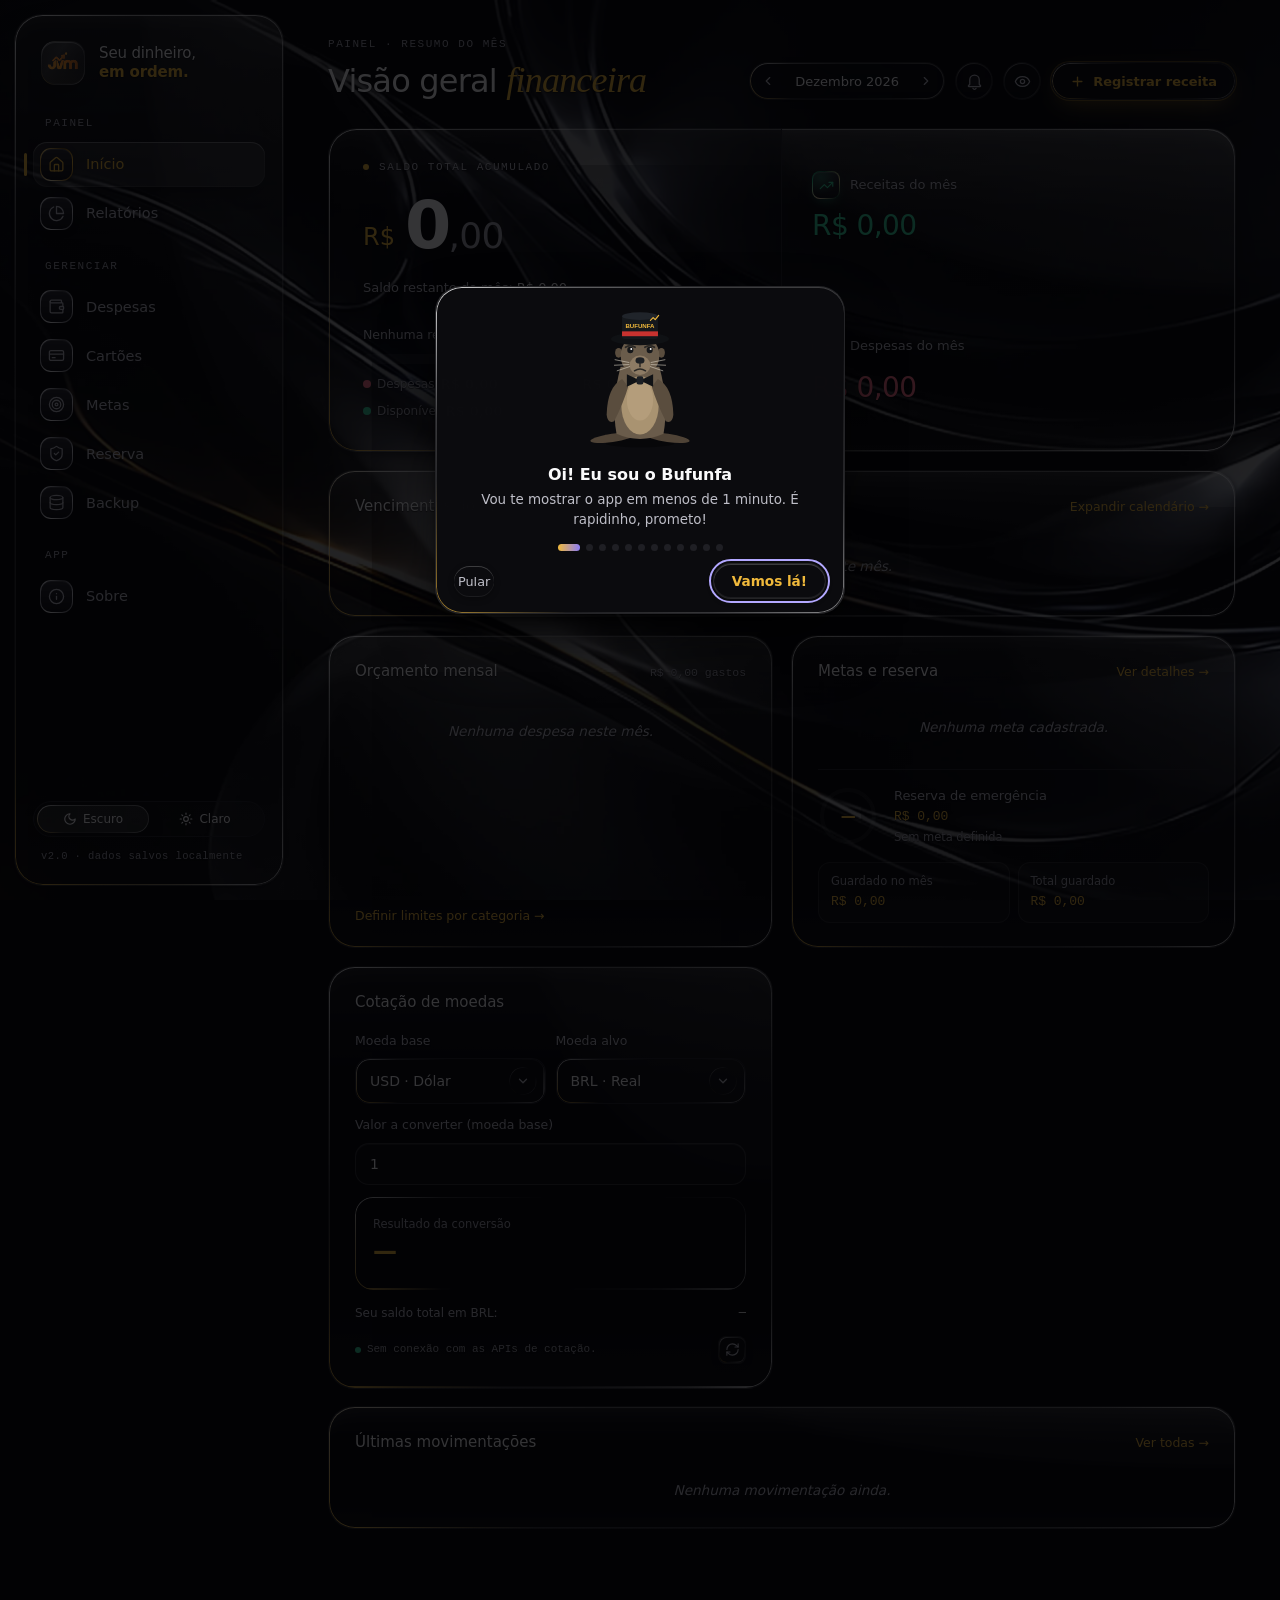
==== index.html @ 7f699f6d "Versão 2.0 Nova versão do Controle Financeiro: novo visual, novos recursos e melhorias de desempenho" ====
<!DOCTYPE html>
<html lang="pt-BR">
<head>
    <meta charset="UTF-8">
    <meta name="viewport" content="width=device-width, initial-scale=1.0">
    <!-- v17.7: segurança (CSP). Se o script em linha do <body> mudar, atualizar o hash (ver REGRAS-DO-PROJETO.md) -->
    <meta http-equiv="Content-Security-Policy" content="default-src 'self'; script-src 'self' 'sha256-Egb26+s5F1q05OHx+gTKTM736IJn8+mnJhRwFocLb10='; style-src 'self' 'unsafe-inline' https://fonts.googleapis.com; font-src 'self' https://fonts.gstatic.com; img-src 'self' data: blob: https:; connect-src 'self' https:; worker-src 'self'; manifest-src 'self'; frame-src 'self'; object-src 'none'; base-uri 'self'; form-action 'self'">
    <meta name="referrer" content="strict-origin-when-cross-origin">
    <title>Controle Financeiro · Organize despesas, cartões e metas</title>
    <!-- v17.7: SEO e pré-visualização de links -->
    <meta name="description" content="Controle financeiro pessoal gratuito e sem cadastro: despesas, receitas, cartões de crédito, metas e investimentos, com relatórios e gráficos. Os dados ficam salvos no seu aparelho.">
    <meta name="robots" content="index, follow, max-image-preview:large">
    <meta name="author" content="JVM">
    <meta name="google-site-verification" content="2VdWMlj7xW_DxGoEzTh0HIeaDgScdDcT867AE91ElaY">
    <link rel="canonical" href="https://jvm2707.github.io/Controle-Financeiro-JVM/">
    <meta property="og:type" content="website">
    <meta property="og:locale" content="pt_BR">
    <meta property="og:site_name" content="Controle Financeiro">
    <meta property="og:title" content="Controle Financeiro · Seu dinheiro, em ordem.">
    <meta property="og:description" content="Despesas, cartões, metas e investimentos em um só lugar. Gratuito, sem cadastro, com os dados salvos no seu aparelho.">
    <meta property="og:url" content="https://jvm2707.github.io/Controle-Financeiro-JVM/">
    <meta property="og:image" content="https://jvm2707.github.io/Controle-Financeiro-JVM/assets/og-imagem.jpg">
    <meta property="og:image:width" content="1200">
    <meta property="og:image:height" content="630">
    <meta property="og:image:alt" content="Controle Financeiro: seu dinheiro, em ordem.">
    <meta name="twitter:card" content="summary_large_image">
    <meta name="twitter:title" content="Controle Financeiro · Seu dinheiro, em ordem.">
    <meta name="twitter:description" content="Despesas, cartões, metas e investimentos em um só lugar. Gratuito e sem cadastro.">
    <meta name="twitter:image" content="https://jvm2707.github.io/Controle-Financeiro-JVM/assets/og-imagem.jpg">
    <script type="application/ld+json">
    {
        "@context": "https://schema.org",
        "@type": "WebApplication",
        "name": "Controle Financeiro",
        "url": "https://jvm2707.github.io/Controle-Financeiro-JVM/",
        "description": "Controle financeiro pessoal gratuito e sem cadastro: despesas, receitas, cartões de crédito, metas e investimentos, com relatórios e gráficos. Os dados ficam salvos no seu aparelho.",
        "applicationCategory": "FinanceApplication",
        "operatingSystem": "Web, Android, iOS, Windows, macOS",
        "inLanguage": "pt-BR",
        "isAccessibleForFree": true,
        "offers": { "@type": "Offer", "price": "0", "priceCurrency": "BRL" },
        "image": "https://jvm2707.github.io/Controle-Financeiro-JVM/assets/og-imagem.jpg",
        "author": { "@type": "Person", "name": "JVM" }
    }
    </script>
    <link rel="preconnect" href="https://fonts.googleapis.com">
    <link rel="preconnect" href="https://fonts.gstatic.com" crossorigin>
    <link rel="stylesheet" href="https://fonts.googleapis.com/css2?family=Geist:wght@300;400;500;600&family=Geist+Mono:wght@400;500&family=Instrument+Serif:ital@0;1&family=Space+Grotesk:wght@500;600;700&display=swap">
    <link rel="stylesheet" href="Controlefinanceiro.css?v=17.7">
    <link rel="icon" type="image/png" href="assets/logo-jvm-128.png">
    <!-- v16.6: app instalável (PWA) -->
    <link rel="manifest" href="manifest.webmanifest">
    <meta name="theme-color" content="#09090B">
    <meta name="mobile-web-app-capable" content="yes">
    <meta name="apple-mobile-web-app-capable" content="yes">
    <meta name="apple-mobile-web-app-status-bar-style" content="black-translucent">
    <meta name="apple-mobile-web-app-title" content="Controle Financeiro">
    <link rel="apple-touch-icon" href="assets/icones/apple-touch-icon.png">
</head>

<body>
    <!-- v16.8: refração dos cards (usado no backdrop-filter, seção 52 do CSS) -->
    <svg class="lg-filtros" width="0" height="0" aria-hidden="true" focusable="false" style="position:absolute;width:0;height:0;overflow:hidden">
        <filter id="lg-refracao" x="0" y="0" width="100%" height="100%" color-interpolation-filters="sRGB">
            <feTurbulence type="fractalNoise" baseFrequency="0.0028 0.0045" numOctaves="1" seed="11" result="mapa"/>
            <feGaussianBlur in="mapa" stdDeviation="8" result="mapa-liso"/>
            <feComponentTransfer in="mapa-liso" result="mapa-forte">
                <feFuncR type="linear" slope="3" intercept="-1"/>
                <feFuncG type="linear" slope="3" intercept="-1"/>
            </feComponentTransfer>
            <feDisplacementMap in="SourceGraphic" in2="mapa-forte" scale="0.5" xChannelSelector="R" yChannelSelector="G"/>
        </filter>
    </svg>
    <script>if (navigator.userAgentData || /Chrom(e|ium)\//.test(navigator.userAgent)) document.documentElement.classList.add("com-refracao");</script>
    <noscript>
        <div style="padding:24px;font-family:system-ui,sans-serif;color:#F4F4F5;background:#09090B">
            <strong>O Controle Financeiro precisa de JavaScript.</strong>
            Ative o JavaScript nas configurações do navegador para usar o app.
        </div>
    </noscript>
    <a class="pular-conteudo" href="#conteudo-principal">Pular para o conteúdo</a>

    <div class="app">

        <!-- Menu lateral (PC) -->
        <aside class="menu-lateral" aria-label="Menu principal">
            <div class="menu-marca">
                <span class="menu-marca-icone logo-vidro" title="JVM">
                    <span class="logo-cena" aria-hidden="false">
                        <img src="assets/logo-jvm-128.png" alt="JVM" class="menu-marca-logo logo-base" width="34" height="34">
                        <img src="assets/logo-jvm-128.png" alt="" class="logo-cheio" width="34" height="34" aria-hidden="true">
                        <span class="logo-luz" aria-hidden="true"></span>
                    </span>
                    <span class="logo-reflexo" aria-hidden="true"></span>
                    <svg viewBox="0 0 24 24" aria-hidden="true">
                        <path d="M19 7V4a1 1 0 0 0-1-1H5a2 2 0 0 0 0 4h15a1 1 0 0 1 1 1v4h-3a2 2 0 0 0 0 4h3a1 1 0 0 0 1-1v-2a1 1 0 0 0-1-1"/>
                        <path d="M3 5v14a2 2 0 0 0 2 2h15a1 1 0 0 0 1-1v-4"/>
                    </svg>
                </span>
                <p class="menu-marca-titulo"><span class="menu-marca-l1">Seu dinheiro,</span> <span class="menu-marca-l2">em ordem.</span></p>
            </div>

            <div id="menu-lateral-itens"></div>

            <div class="menu-rodape">
                <!-- v16.6: aparece só quando o navegador permite instalar -->
                <button type="button" class="botao-instalar" data-instalar-app hidden>
                    <svg viewBox="0 0 24 24" aria-hidden="true"><rect width="14" height="20" x="5" y="2" rx="2"/><path d="M12 18h.01"/><path d="m9 9 3 3 3-3"/><path d="M12 6v6"/></svg>
                    Instalar o app
                </button>
                <div class="tema-segmentado" role="group" aria-label="Tema do app">
                    <span class="tema-indicador" aria-hidden="true"></span>
                    <button type="button" data-tema="escuro" data-ripple aria-pressed="true">
                        <svg viewBox="0 0 24 24" aria-hidden="true"><path d="M12 3a6 6 0 0 0 9 9 9 9 0 1 1-9-9Z"/></svg>
                        Escuro
                    </button>
                    <button type="button" data-tema="claro" data-ripple aria-pressed="false">
                        <svg viewBox="0 0 24 24" aria-hidden="true"><circle cx="12" cy="12" r="4"/><path d="M12 2v2M12 20v2M4.9 4.9l1.4 1.4M17.7 17.7l1.4 1.4M2 12h2M20 12h2M6.3 17.7l-1.4 1.4M19.1 4.9l-1.4 1.4"/></svg>
                        Claro
                    </button>
                </div>
                <p class="menu-versao"><span data-versao-curta>v2.0</span> · dados salvos localmente</p>
            </div>
        </aside>

        <div class="app-conteudo">

            <!-- CABEÇALHO (celular) -->
            <header>
                <div>
                    <h1>Seu dinheiro, <span>em ordem.</span></h1>
                    <p>Acompanhe seus gastos, cuide dos seus planos.</p>
                </div>

                <div class="header-acoes">
                    <div class="sino-caixa">
                        <button type="button" class="botao-redondo botao-sino" data-mag aria-label="Notificações" aria-expanded="false" aria-haspopup="true">
                            <svg class="sino-icone" viewBox="0 0 24 24" aria-hidden="true">
                                <path class="sino-corpo" d="M6 15.5V10a6 6 0 0 1 12 0v5.5l1.6 1.9a.6.6 0 0 1-.46 1H4.86a.6.6 0 0 1-.46-1z"/>
                                <path class="sino-badalo" d="M10 20.6a2.2 2.2 0 0 0 4 0"/>
                                <path class="sino-onda sino-onda-e" d="M3.2 7.4A9 9 0 0 1 5.4 3.9"/>
                                <path class="sino-onda sino-onda-d" d="M20.8 7.4a9 9 0 0 0-2.2-3.5"/>
                            </svg>
                            <span class="sino-contador" hidden>0</span>
                        </button>
                    </div>

                    <button type="button" class="botao-tema" aria-label="Alternar modo claro/escuro">
                    <svg class="icone-sol" viewBox="0 0 24 24" aria-hidden="true">
                        <circle cx="12" cy="12" r="4"/>
                        <path d="M12 2v2"/><path d="M12 20v2"/>
                        <path d="m4.93 4.93 1.41 1.41"/><path d="m17.66 17.66 1.41 1.41"/>
                        <path d="M2 12h2"/><path d="M20 12h2"/>
                        <path d="m6.34 17.66-1.41 1.41"/><path d="m19.07 4.93-1.41 1.41"/>
                    </svg>
                    <svg class="icone-lua" viewBox="0 0 24 24" aria-hidden="true">
                        <path d="M12 3a6 6 0 0 0 9 9 9 9 0 1 1-9-9Z"/>
                    </svg>
                    <span class="texto-tema">Modo claro</span>
                </button>
                </div>
            </header>

            <main id="conteudo-principal" tabindex="-1">

        <!-- 1. INÍCIO: VISÃO GERAL FINANCEIRA -->
        <section id="inicio" class="painel-largo">

            <div class="painel-cabecalho">
                <div class="painel-cabecalho-texto">
                    <span class="sobretitulo">Painel · Resumo do mês</span>
                    <h2>Visão geral <em>financeira</em></h2>
                </div>

                <div class="cabecalho-acoes">
                    <div class="pilula-mes" data-campo="filtro-mes">
                        <label for="filtro-mes" class="so-leitor">Mês do resumo</label>
                        <input type="month" id="filtro-mes">
                        <span id="periodo-inicio" class="so-leitor"></span>
                    </div>

<div class="sino-caixa">
                        <button type="button" class="botao-redondo botao-sino" data-mag aria-label="Notificações" aria-expanded="false" aria-haspopup="true">
                            <svg class="sino-icone" viewBox="0 0 24 24" aria-hidden="true">
                                <path class="sino-corpo" d="M6 15.5V10a6 6 0 0 1 12 0v5.5l1.6 1.9a.6.6 0 0 1-.46 1H4.86a.6.6 0 0 1-.46-1z"/>
                                <path class="sino-badalo" d="M10 20.6a2.2 2.2 0 0 0 4 0"/>
                                <path class="sino-onda sino-onda-e" d="M3.2 7.4A9 9 0 0 1 5.4 3.9"/>
                                <path class="sino-onda sino-onda-d" d="M20.8 7.4a9 9 0 0 0-2.2-3.5"/>
                            </svg>
                            <span class="sino-contador" hidden>0</span>
                        </button>
                    </div>

                    <button type="button" id="botao-olho" class="botao-redondo" data-mag aria-label="Ocultar valores">
                        <svg class="icone-olho" viewBox="0 0 24 24" aria-hidden="true">
                            <path d="M2.062 12.348a1 1 0 0 1 0-.696 10.75 10.75 0 0 1 19.876 0 1 1 0 0 1 0 .696 10.75 10.75 0 0 1-19.876 0"/>
                            <circle cx="12" cy="12" r="3"/>
                        </svg>
                        <svg class="icone-olho-fechado" viewBox="0 0 24 24" aria-hidden="true">
                            <path d="M10.733 5.076a10.744 10.744 0 0 1 11.205 6.575 1 1 0 0 1 0 .696 10.747 10.747 0 0 1-1.444 2.49"/>
                            <path d="M14.084 14.158a3 3 0 0 1-4.242-4.242"/>
                            <path d="M17.479 17.499a10.75 10.75 0 0 1-15.417-5.151 1 1 0 0 1 0-.696 10.75 10.75 0 0 1 4.446-5.143"/>
                            <path d="m2 2 20 20"/>
                        </svg>
                    </button>

                    <button type="button" id="botao-abrir-receita" class="botao-receita" data-mag data-ripple="claro">
                        <svg viewBox="0 0 24 24" aria-hidden="true"><path d="M12 5v14M5 12h14"/></svg>
                        Registrar receita
                    </button>
                </div>
            </div>

            <!-- Esqueleto mostrado por um instante ao abrir o Início -->
            <div class="esqueleto" aria-hidden="true">
                <div class="esq esq-hero"></div>
                <div class="esq esq-faixa"></div>
                <div class="esq-trio"><div class="esq"></div><div class="esq"></div><div class="esq"></div></div>
            </div>

            <div class="inicio-corpo">

                <!-- Saldo total + receitas e despesas -->
                <div class="hero vidro" id="hero-saldo" data-tilt>
                    <div class="hero-halo" aria-hidden="true"></div>

                    <div class="hero-principal">
                        <span class="hero-rotulo"><span class="ponto-pulso"></span>Saldo total acumulado</span>

                        <div class="hero-valor-caixa sensivel">
                            <span class="hero-moeda">R$</span>
                            <strong id="saldo-total" class="hero-valor" aria-live="polite">0,00</strong>
                        </div>

                        <div class="hero-linha-info">
                            <span id="chip-saldo-mes" class="chip-saldo sensivel"></span>
                            <span class="hero-sub">Saldo restante do mês: <strong id="saldo-restante" class="sensivel">Selecione um mês</strong></span>
                        </div>

                        <div class="comprometido">
                            <div class="comprometido-topo">
                                <span>Comprometido da receita</span>
                                <span id="comprometido-pct" class="mono">0%</span>
                            </div>
                            <div class="tubo"><div id="comprometido-barra" class="liquido liquido-misto" style="width:0%"></div></div>
                        </div>

                        <!-- v8: previsão de fim de mês (só no mês atual) -->
                        <p id="previsao-fim-mes" class="hero-sub previsao-fim" hidden></p>
                    </div>

                    <div class="resumo-despesas hero-lado">
                        <div class="card-resumo hero-item tom-sucesso">
                            <div class="hero-item-topo">
                                <span class="hero-item-nome">
                                    <span class="ladrilho">
                                        <svg viewBox="0 0 24 24" aria-hidden="true"><path d="M16 7h6v6"/><path d="m22 7-8.5 8.5-5-5L2 17"/></svg>
                                    </span>
                                    <span class="card-resumo-rotulo">Receitas do mês</span>
                                </span>
                                <span id="var-receita" class="hero-variacao mono"></span>
                            </div>
                            <strong id="total-receita" class="sensivel">Selecione um mês</strong>
                        </div>

                        <div class="card-resumo hero-item tom-erro">
                            <div class="hero-item-topo">
                                <span class="hero-item-nome">
                                    <span class="ladrilho">
                                        <svg viewBox="0 0 24 24" aria-hidden="true"><path d="M16 17h6v-6"/><path d="m22 17-8.5-8.5-5 5L2 7"/></svg>
                                    </span>
                                    <span class="card-resumo-rotulo">Despesas do mês</span>
                                </span>
                                <span id="var-despesa" class="hero-variacao mono"></span>
                            </div>
                            <strong id="total-despesa" class="sensivel">Selecione um mês</strong>
                            <p id="nota-saidas" class="nota-saidas" hidden></p>
                        </div>
                    </div>
                </div>

                <!-- Vencimentos do mês -->
                <div class="painel-card vidro" id="card-vencimentos" data-tilt>
                    <div class="card-cabeca">
                        <div class="card-cabeca-titulo">
                            <h3>Vencimentos do mês</h3>
                            <span class="card-cabeca-detalhe">contas recorrentes e cartão</span>
                        </div>
                        <button type="button" id="botao-calendario" class="link-dourado" aria-expanded="false">Expandir calendário →</button>
                    </div>

                    <div id="linha-tempo-vencimentos" class="linha-tempo" aria-hidden="true"></div>
                    <div id="lista-vencimentos" class="faixa-vencimentos"></div>
                    <div id="calendario-vencimentos" class="calendario" hidden></div>
                </div>

                <!-- Orçamento, metas e cotação lado a lado -->
                <div class="painel-trio">

                    <!-- Orçamento mensal -->
                    <div class="painel-card vidro" data-tilt>
                        <div class="card-cabeca">
                            <h3>Orçamento mensal</h3>
                            <span id="orcamento-periodo" class="card-cabeca-mono sensivel"></span>
                        </div>

                        <div id="lista-orcamento" class="lista-orcamento"></div>

                        <button type="button" class="link-dourado link-rodape" data-ir="gastos:categorias">Definir limites por categoria →</button>
                    </div>

                    <!-- Metas e reserva -->
                    <div class="painel-card vidro" data-tilt>
                        <div class="card-cabeca">
                            <h3>Metas e reserva</h3>
                            <button type="button" class="link-dourado" id="ver-detalhes-metas" aria-haspopup="dialog">Ver detalhes →</button>
                        </div>

                        <div id="lista-metas-inicio" class="lista-metas-inicio"></div>
                    </div>

                    <!-- Cotação de moedas -->
                    <div class="painel-card vidro card-cotacao" id="card-cotacao" data-tilt>
                        <div class="card-cabeca">
                            <h3>Cotação de moedas</h3>
                            <span id="cot-variacao" class="selo-variacao" hidden></span>
                        </div>

                        <div class="grade-campos">
                            <div>
                                <label for="cot-base">Moeda base</label>
                                <select id="cot-base"></select>
                            </div>
                            <div>
                                <label for="cot-alvo">Moeda alvo</label>
                                <select id="cot-alvo"></select>
                            </div>
                        </div>

                        <label for="cot-valor">Valor a converter (moeda base)</label>
                        <input type="number" id="cot-valor" min="0" step="any" inputmode="decimal" value="1">

                        <div class="cot-resultado">
                            <span class="cot-rotulo">Resultado da conversão</span>
                            <strong id="cot-resultado" class="cot-valor">—</strong>
                            <p id="cot-taxa" class="cot-taxa"></p>
                        </div>

                        <p class="cot-saldo">
                            <span id="cot-saldo-rotulo">Seu saldo total na moeda alvo:</span>
                            <strong id="cot-saldo" class="sensivel">—</strong>
                        </p>

                        <div class="cot-rodape">
                            <span id="cot-status" class="status-api">Carregando cotações…</span>
                            <button type="button" id="cot-atualizar" class="botao-icone" data-mag data-ripple aria-label="Atualizar cotações" title="Atualizar cotações">
                                <svg viewBox="0 0 24 24" aria-hidden="true"><path d="M3 12a9 9 0 0 1 9-9 9.75 9.75 0 0 1 6.74 2.74L21 8"/><path d="M21 3v5h-5"/><path d="M21 12a9 9 0 0 1-9 9 9.75 9.75 0 0 1-6.74-2.74L3 16"/><path d="M8 16H3v5"/></svg>
                            </button>
                        </div>
                    </div>
                </div>

                <!-- Últimas movimentações (como na v1; a evolução mensal fica em Relatórios) -->
                <div class="painel-duo">
                    <div class="painel-card vidro card-movs" data-tilt>
                        <div class="card-cabeca">
                            <h3>Últimas movimentações</h3>
                            <button type="button" class="link-dourado" data-ir="movimentacoes">Ver todas →</button>
                        </div>
                        <ul id="lista-movimentacoes" class="lista-movs"></ul>
                    </div>
                </div>
            </div>
        </section>

        <!-- 1.05 MOVIMENTAÇÕES (aberta por "Ver todas" no Início) -->
        <section id="movimentacoes" class="painel-largo" hidden>

            <div class="painel-cabecalho">
                <div class="painel-cabecalho-texto">
                    <span class="sobretitulo">Painel · Movimentações</span>
                    <h2>Movimentações</h2>
                    <p class="subtitulo">Tudo o que entrou e saiu do seu bolso</p>
                </div>
            </div>

            <div class="cabecalho-tela">
                <button type="button" class="botao-voltar" data-ir="inicio" aria-label="Voltar para o Início">
                    <svg viewBox="0 0 24 24" aria-hidden="true"><path d="m15 18-6-6 6-6"/></svg>
                </button>
                <h3>Todas as movimentações</h3>
            </div>

            <label for="filtro-tipo-mov">Mostrar</label>
            <select id="filtro-tipo-mov">
                <option value="">Todas as movimentações</option>
                <option value="receita">Receitas</option>
                <option value="despesa">Despesas e contas pagas</option>
                <option value="meta">Aportes em metas</option>
                <option value="reserva">Aportes na reserva</option>
                <option value="resgate">Resgates da reserva</option>
            </select>

            <div id="lista-movimentacoes-completa"></div>
        </section>

        <!-- 1.1 RELATÓRIOS -->
        <section id="relatorios" class="painel-largo" hidden>
            <div class="painel-cabecalho">
                <div class="painel-cabecalho-texto">
                    <span class="sobretitulo">Painel · Relatórios</span>
                    <h2>Relatórios</h2>
                    <p class="subtitulo">O mês selecionado e a evolução ao longo do tempo</p>
                </div>

                <div class="cabecalho-acoes">
                    <div class="pilula-mes" data-campo="filtro-mes-relatorios">
                        <label for="filtro-mes-relatorios" class="so-leitor">Mês do resumo</label>
                        <input type="month" id="filtro-mes-relatorios">
                    </div>
                </div>
            </div>

            <!-- v15.4: Relatórios + Comparativo juntos. 1) Evolução (linha suave: 6 meses, 12 meses ou ano) -->
            <div id="rel-evolucao" class="painel-card vidro rel-evolucao" data-tilt></div>

            <!-- 2) O mês selecionado: entradas x saídas e para onde foi o dinheiro -->
            <div id="graficos-resumo" class="graficos-resumo">

                <div class="painel-card vidro card-grafico" data-tilt>
                    <h3 class="titulo-com-ladrilho"><span class="ladrilho tom-dourado"><svg viewBox="0 0 24 24" aria-hidden="true"><path d="M3 3v16a2 2 0 0 0 2 2h16"/><path d="M18 17V9"/><path d="M13 17V5"/><path d="M8 17v-3"/></svg></span>Balanço do mês</h3>
                    <div id="grafico-resumo-mensal" class="vb-area"></div>
                    <div id="rel-maiores" class="rel-maiores"></div>
                </div>

                <div class="painel-card vidro card-grafico" data-tilt>
                    <h3 class="titulo-com-ladrilho"><span class="ladrilho tom-roxo"><svg viewBox="0 0 24 24" aria-hidden="true"><path d="M21 12c.552 0 1.005-.449.95-.998a10 10 0 0 0-8.953-8.951c-.55-.055-.998.398-.998.95v8a1 1 0 0 0 1 1z"/><path d="M21.21 15.89A10 10 0 1 1 8 2.83"/></svg></span>Despesas por categoria</h3>
                    <div id="grafico-despesas-categoria" class="rosca"></div>
                </div>

            </div>

            <!-- v5: aviso de mês vazio + mais informações para não sobrar espaço -->
            <div id="relatorios-extra" class="extra-grade"></div>
        </section>

        <!-- 1.2 COMPARATIVO -->
        <!-- v15.4: aba antiga; o conteúdo agora fica em Relatórios → Evolução. Mantida escondida só para o código antigo não quebrar -->
        <section id="comparativo" class="painel-largo secao-aposentada" hidden aria-hidden="true">

            <div class="painel-cabecalho">
                <div>
                    <span class="sobretitulo">Painel · Comparativo</span>
                    <h2>Comparativo de <em>períodos</em></h2>
                    <p class="subtitulo">Evolução mensal e anual das finanças</p>
                </div>
                <div class="cabecalho-acoes"><div class="pilula-mes" data-campo="filtro-mes"><span id="periodo-comparativo" class="pilula-texto"></span></div></div>
            </div>

            <div class="resumo-despesas">
                <div class="card-resumo">
                    <p class="card-resumo-rotulo">Variação de gastos (vs mês anterior)</p>
                    <div class="card-resumo-linha">
                        <strong id="variacao-gastos">—</strong>
                        <svg id="seta-variacao" viewBox="0 0 24 24" aria-hidden="true"></svg>
                    </div>
                    <p id="texto-variacao" class="card-resumo-nota"></p>
                </div>

                <div class="card-resumo">
                    <p class="card-resumo-rotulo">Economia líquida média</p>
                    <div class="card-resumo-linha">
                        <strong id="economia-media">R$ 0,00</strong>
                        <svg class="icone-verde" viewBox="0 0 24 24" aria-hidden="true">
                            <path d="M19 5c-1.5 0-2.8 1.4-3 2-3.5-1.5-11-.3-11 5 0 1.8 0 3 2 4.5V20h4v-2h3v2h4v-4c1-.5 1.7-1 2-2h2v-4h-2c0-1-.5-1.5-1-2h0V5z"/>
                            <path d="M2 9v1c0 1.1.9 2 2 2h1"/>
                            <path d="M16 11h.01"/>
                        </svg>
                    </div>
                    <p id="texto-economia" class="card-resumo-nota"></p>
                </div>
            </div>

            <div class="painel-card painel-solto">
                <div class="comp-topo">
                    <div class="comp-topo-texto">
                        <div class="painel-titulo">
                            <svg class="icone-dourado" viewBox="0 0 24 24" aria-hidden="true">
                                <path d="M3 3v16a2 2 0 0 0 2 2h16"/>
                                <path d="m19 9-5 5-4-4-3 3"/>
                            </svg>
                            <h3 id="titulo-comparativo">Comparativo de evolução mensal / anual</h3>
                        </div>
                        <p id="subtitulo-comparativo" class="painel-subtitulo"></p>
                    </div>

                    <select id="comp-ano" class="select-ano" aria-label="Ano"></select>
                </div>

                <div class="controles-comparativo">
                    <div>
                        <label for="comp-comparar">Comparar com</label>
                        <select id="comp-comparar"></select>
                    </div>

                    <div id="campo-metrica" hidden>
                        <label for="comp-metrica">Mostrar</label>
                        <select id="comp-metrica">
                            <option value="despesas">Despesas</option>
                            <option value="receitas">Receitas</option>
                            <option value="resultado">Resultado</option>
                        </select>
                    </div>
                </div>

                <div class="area-grafico area-comparativo">
                    <canvas id="grafico-comparativo"></canvas>
                </div>
            </div>

            <div class="painel-card painel-solto">
                <div class="painel-titulo">
                    <h3>Balanço por mês</h3>
                </div>

                <div class="tabela-rolagem">
                    <table id="tabela-balanco"></table>
                </div>
            </div>
        </section>

        <hr>

        <!-- 2. DESPESAS -->
        <section id="gastos" class="despesas-app" hidden>

            <div class="painel-cabecalho">
                <div class="painel-cabecalho-texto">
                    <span class="sobretitulo">Gerenciar · Despesas</span>
                    <h2>Minhas <em>despesas</em></h2>
                    <p class="subtitulo">Controle seus gastos, contas e categorias</p>
                </div>
                <div class="cabecalho-acoes"><div class="pilula-mes" data-campo="filtro-mes"><span id="periodo-despesas" class="pilula-texto"></span></div></div>
            </div>

            <!-- 2.1 Tela inicial: resumo + menu -->
            <div class="tela-despesas" data-tela="menu">

                <div class="resumo-despesas">
                    <div class="card-resumo">
                        <svg class="icone-dourado" viewBox="0 0 24 24" aria-hidden="true">
                            <path d="M19 7V4a1 1 0 0 0-1-1H5a2 2 0 0 0 0 4h15a1 1 0 0 1 1 1v4h-3a2 2 0 0 0 0 4h3a1 1 0 0 0 1-1v-2a1 1 0 0 0-1-1"/>
                            <path d="M3 5v14a2 2 0 0 0 2 2h15a1 1 0 0 0 1-1v-4"/>
                        </svg>
                        <p class="card-resumo-rotulo">Total do período</p>
                        <strong id="total-despesas-periodo">R$ 0,00</strong>
                    </div>

                    <div class="card-resumo">
                        <svg class="icone-roxo" viewBox="0 0 24 24" aria-hidden="true">
                            <path d="M21 7.5V6a2 2 0 0 0-2-2H5a2 2 0 0 0-2 2v14a2 2 0 0 0 2 2h3.5"/>
                            <path d="M16 2v4"/>
                            <path d="M8 2v4"/>
                            <path d="M3 10h5"/>
                            <path d="M17.5 17.5 16 16.3V14"/>
                            <circle cx="16" cy="16" r="6"/>
                        </svg>
                        <p class="card-resumo-rotulo">Contas pendentes</p>
                        <strong id="contas-pendentes">0</strong>
                    </div>
                </div>

                <nav class="menu-despesas" aria-label="Menu de despesas">

                    <button type="button" class="item-menu" data-abrir="cadastrar">
                        <span class="item-menu-icone">
                            <svg viewBox="0 0 24 24" aria-hidden="true">
                                <circle cx="12" cy="12" r="10"/>
                                <path d="M8 12h8"/>
                                <path d="M12 8v8"/>
                            </svg>
                        </span>
                        <span class="item-menu-texto">
                            <strong>Cadastrar despesa</strong>
                            <span>Registre gastos avulsos ou recorrentes.</span>
                        </span>
                        <svg class="item-menu-seta" viewBox="0 0 24 24" aria-hidden="true">
                            <path d="m9 18 6-6-6-6"/>
                        </svg>
                    </button>

                    <button type="button" class="item-menu" data-abrir="despesas">
                        <span class="item-menu-icone">
                            <svg viewBox="0 0 24 24" aria-hidden="true">
                                <rect x="4" y="3" width="16" height="18" rx="2"/>
                                <path d="M8 8h8"/>
                                <path d="M8 12h8"/>
                                <path d="M8 16h5"/>
                            </svg>
                        </span>
                        <span class="item-menu-texto">
                            <strong>Despesas</strong>
                            <span>Gastos do mês ou histórico completo, com edição e filtro por categoria.</span>
                        </span>
                        <svg class="item-menu-seta" viewBox="0 0 24 24" aria-hidden="true">
                            <path d="m9 18 6-6-6-6"/>
                        </svg>
                    </button>

                    <button type="button" class="item-menu" data-abrir="categorias">
                        <span class="item-menu-icone">
                            <svg viewBox="0 0 24 24" aria-hidden="true">
                                <path d="m15 5 6.3 6.3a2.4 2.4 0 0 1 0 3.4L17 19"/>
                                <path d="M9.586 5.586A2 2 0 0 0 8.172 5H3a1 1 0 0 0-1 1v5.172a2 2 0 0 0 .586 1.414L8.29 18.29a2.426 2.426 0 0 0 3.42 0l3.58-3.58a2.426 2.426 0 0 0 0-3.42z"/>
                                <circle cx="6.5" cy="9.5" r=".5" fill="currentColor"/>
                            </svg>
                        </span>
                        <span class="item-menu-texto">
                            <strong>Gerenciar categorias</strong>
                            <span>Crie, edite e exclua categorias.</span>
                        </span>
                        <svg class="item-menu-seta" viewBox="0 0 24 24" aria-hidden="true">
                            <path d="m9 18 6-6-6-6"/>
                        </svg>
                    </button>

                    <!-- v15: importar extrato do banco ou fatura do cartão -->
                    <button type="button" class="item-menu" data-abrir="importar">
                        <span class="item-menu-icone">
                            <svg viewBox="0 0 24 24" aria-hidden="true">
                                <path d="M14 3v4a1 1 0 0 0 1 1h4"/>
                                <path d="M17 21H7a2 2 0 0 1-2-2V5a2 2 0 0 1 2-2h7l5 5v11a2 2 0 0 1-2 2z"/>
                                <path d="M12 11v6"/>
                                <path d="m9 14 3 3 3-3"/>
                            </svg>
                        </span>
                        <span class="item-menu-texto">
                            <strong>Importar extrato</strong>
                            <span>Arquivo OFX ou CSV do banco ou da fatura, com categoria sugerida.</span>
                        </span>
                        <svg class="item-menu-seta" viewBox="0 0 24 24" aria-hidden="true">
                            <path d="m9 18 6-6-6-6"/>
                        </svg>
                    </button>

                    

                </nav>

            </div>

            <!-- 2.2 Tela: Cadastrar despesa -->
            <div class="tela-despesas" data-tela="cadastrar" hidden>
                <div class="cabecalho-tela">
                    <button type="button" class="botao-voltar" data-abrir="menu" aria-label="Voltar">
                        <svg viewBox="0 0 24 24" aria-hidden="true"><path d="m15 18-6-6 6-6"/></svg>
                    </button>
                    <h3>Cadastrar despesa</h3>
                </div>

                <form id="form-gasto" class="form-despesa">

                    <label for="descricao">Descrição do gasto</label>
                    <input
                        type="text"
                        id="descricao"
                        name="descricao"
                        placeholder="Ex.: Mercado"
                        required
                    >

                    <label for="valor" id="rotulo-valor">Valor</label>
                    <input
                        type="number"
                        id="valor"
                        name="valor"
                        min="0.01"
                        step="0.01"
                        placeholder="Ex.: 150.00"
                        required
                    >

                    <label for="data" id="rotulo-data">Data do gasto</label>
                    <input
                        type="date"
                        id="data"
                        name="data"
                        required
                    >

                    <label for="categoria">Categoria</label>
                    <select id="categoria" name="categoria" required>
                        <!-- As opções são carregadas pelo JavaScript -->
                    </select>

                    <button type="button" class="link-categorias" data-abrir="categorias">
                        Criar ou editar categorias
                    </button>

                    <!-- Pergunta 1: como a despesa é cobrada -->
                    <p class="rotulo-secao">Tipo de cobrança</p>

                    <div class="opcoes-pagamento" role="radiogroup" aria-label="Tipo de cobrança">
                        <label class="opcao-pagamento">
                            <input type="radio" name="tipo-pagamento" value="avulsa" checked>
                            <span class="opcao-texto"><strong>Única</strong><span>Cobrada uma vez</span></span>
                        </label>

                        <label class="opcao-pagamento">
                            <input type="radio" name="tipo-pagamento" value="recorrente">
                            <span class="opcao-texto"><strong>Recorrente</strong><span>Repete todo mês</span></span>
                        </label>

                        <label class="opcao-pagamento">
                            <input type="radio" name="tipo-pagamento" value="parcelado">
                            <span class="opcao-texto"><strong>Parcelada</strong><span>Dividida em meses</span></span>
                        </label>
                    </div>

                    <!-- (guarda a escolha "recorrente" para a lógica de recorrência) -->
                    <input type="checkbox" id="despesa-recorrente" name="despesaRecorrente" hidden>

                    <!-- Recorrente: frequência e dia do vencimento -->
                    <div id="campos-recorrencia" class="config-box" hidden>
                        <p class="config-titulo">
                            <svg viewBox="0 0 24 24" aria-hidden="true"><path d="M3 12a9 9 0 0 1 9-9 9.75 9.75 0 0 1 6.74 2.74L21 8"/><path d="M21 3v5h-5"/><path d="M21 12a9 9 0 0 1-9 9 9.75 9.75 0 0 1-6.74-2.74L3 16"/><path d="M8 16H3v5"/></svg>
                            <span>Configuração da recorrência</span>
                        </p>

                        <label for="frequencia-recorrencia">Frequência</label>
                        <select id="frequencia-recorrencia">
                            <option value="mensal">Mensalmente</option>
                            <option value="semanal">Semanalmente</option>
                            <option value="anual">Anualmente</option>
                        </select>

                        <p class="config-nota">
                            A repetição segue a data informada acima. Nas mensais, a cobrança volta todo mês no mesmo dia.
                        </p>
                    </div>

                    <!-- Parcelas -->
                    <div id="campos-parcelas" class="config-box" hidden>
                        <p class="config-titulo">
                            <svg viewBox="0 0 24 24" aria-hidden="true"><path d="M12.83 2.18a2 2 0 0 0-1.66 0L2.6 6.08a1 1 0 0 0 0 1.83l8.58 3.91a2 2 0 0 0 1.66 0l8.58-3.9a1 1 0 0 0 0-1.83Z"/><path d="m22 17.65-9.17 4.16a2 2 0 0 1-1.66 0L2 17.65"/><path d="m22 12.65-9.17 4.16a2 2 0 0 1-1.66 0L2 12.65"/></svg>
                            <span>Parcelas</span>
                        </p>

                        <div class="grade-campos">
                            <div>
                                <label for="num-parcelas">Nº de parcelas</label>
                                <input type="number" id="num-parcelas" min="1" max="60" step="1" inputmode="numeric" placeholder="Ex.: 4">
                            </div>

                            <div>
                                <label for="valor-parcela">Valor por parcela</label>
                                <output id="valor-parcela" class="valor-parcela vazio">Informe valor e parcelas</output>
                            </div>
                        </div>

                        <p id="nota-parcelas" class="config-nota">
                            O sistema cria uma despesa por parcela, uma em cada mês.
                            O valor digitado acima é o total da compra.
                        </p>
                    </div>

                    <!-- Pergunta 2: como a despesa é paga -->
                    <p class="rotulo-secao">Forma de pagamento</p>

                    <div class="opcoes-pagamento duas-colunas" role="radiogroup" aria-label="Forma de pagamento">
                        <label class="opcao-pagamento">
                            <input type="radio" name="forma-pagamento" value="dinheiro" checked>
                            <span class="opcao-texto"><strong>Pix, dinheiro ou débito</strong><span>Sai da conta na hora</span></span>
                        </label>

                        <label class="opcao-pagamento">
                            <input type="radio" name="forma-pagamento" value="cartao">
                            <span class="opcao-texto"><strong>Cartão de crédito</strong><span>Vai para a fatura</span></span>
                        </label>
                    </div>

                    <!-- Cartão: aparece quando a forma de pagamento é cartão -->
                    <div id="campos-cartao" class="config-box" hidden>
                        <p class="config-titulo">
                            <svg viewBox="0 0 24 24" aria-hidden="true"><rect width="20" height="14" x="2" y="5" rx="2"/><path d="M2 10h20"/></svg>
                            <span>Dados do cartão</span>
                        </p>

                        <label id="rotulo-cartao" for="cartao-despesa">Cartão utilizado</label>
                        <select id="cartao-despesa">
                            <!-- As opções são carregadas pelo JavaScript -->
                        </select>
                        <p id="cartao-info" class="cartao-info" hidden></p>

                        <p id="previa-parcelas" class="previa-parcelas" hidden></p>

                        <!-- v12.6: sem cartão → um único convite; com cartão → só o link para a aba Cartões -->
                        <div id="cartao-vazio-despesa" class="cartao-vazio-despesa" hidden>
                            <span>Você ainda não registrou nenhum cartão.</span>
                            <button type="button" class="botao-secundario extra-botao" id="botao-primeiro-cartao">Registrar cartão</button>
                        </div>
                        <button type="button" class="link-dourado link-gerenciar-cartoes" data-ir="cartoes">Gerenciar cartões →</button>

                    </div>

                    <!-- v8: "Posso comprar isso?" — impacto da compra nos próximos meses -->
                    <div id="impacto-compra" class="config-box impacto-compra" data-tilt hidden></div>

                    <button type="submit" class="botao-principal">Adicionar despesa</button>
                </form>
            </div>

            <!-- 2.3 Tela: Despesas (consultar e gerenciar) -->
            <div class="tela-despesas" data-tela="despesas" hidden>
                <div class="cabecalho-tela">
                    <button type="button" class="botao-voltar" data-abrir="menu" aria-label="Voltar">
                        <svg viewBox="0 0 24 24" aria-hidden="true"><path d="m15 18-6-6 6-6"/></svg>
                    </button>
                    <h3>Despesas</h3>
                </div>

                <!-- v12.6: "Despesas" e "Histórico" eram duas telas para a mesma coisa; agora são duas visões da mesma tela -->
                <div class="chips-prazo visao-despesas" role="radiogroup" aria-label="Como ver as despesas">
                    <label class="chip"><input type="radio" name="visao-despesas" value="mes" checked> Por mês</label>
                    <label class="chip"><input type="radio" name="visao-despesas" value="historico"> Histórico completo</label>
                </div>

                <div id="visao-despesas-mes">
                    <!-- v12.6: o mês vem do seletor do topo da página (antes havia dois seletores de mês) -->
                    <div class="filtro-mes-duplicado" hidden>
                        <label for="filtro-mes-despesas">Período</label>
                        <input type="month" id="filtro-mes-despesas">
                    </div>

                    <div class="barra-lista-despesas">
                        <p id="contagem-despesas" class="contagem-despesas"></p>
                        <button type="button" id="botao-selecionar-despesas" class="botao-secundario botao-selecionar" hidden>
                            <svg viewBox="0 0 24 24" aria-hidden="true"><rect x="3" y="3" width="7" height="7" rx="1.5"/><path d="m4.5 6.5 1.5 1.5 2.5-2.5"/><path d="M14 6.5h7"/><rect x="3" y="14" width="7" height="7" rx="1.5"/><path d="M14 17.5h7"/></svg>
                            <span>Selecionar</span>
                        </button>
                    </div>
                    <ul id="lista-gastos" class="lista-despesas"></ul>
                    <div id="barra-selecao" class="barra-selecao" hidden></div>
                </div>

                <div id="visao-despesas-historico" hidden>
                    <label for="filtro-historico-categoria">Categoria</label>
                    <select id="filtro-historico-categoria"></select>

                    <div id="lista-historico"></div>
                </div>
            </div>

            <!-- 2.5 Tela: Importar extrato (v15) -->
            <div class="tela-despesas" data-tela="importar" hidden>
                <div class="cabecalho-tela">
                    <button type="button" class="botao-voltar" data-abrir="menu" aria-label="Voltar">
                        <svg viewBox="0 0 24 24" aria-hidden="true"><path d="m15 18-6-6 6-6"/></svg>
                    </button>
                    <h3>Importar extrato</h3>
                </div>
                <div id="importar-extrato" class="importar-extrato"></div>
            </div>

            <!-- 2.4 Tela: Gerenciar categorias -->
            <div class="tela-despesas" data-tela="categorias" hidden>
                <div class="cabecalho-tela">
                    <button type="button" class="botao-voltar" data-abrir="menu" aria-label="Voltar">
                        <svg viewBox="0 0 24 24" aria-hidden="true"><path d="m15 18-6-6 6-6"/></svg>
                    </button>
                    <h3>Gerenciar categorias</h3>
                </div>

                <form id="form-categoria" class="form-despesa">
                    <label for="nova-categoria">Nova categoria</label>
                    <input
                        type="text"
                        id="nova-categoria"
                        maxlength="40"
                        placeholder="Ex.: Alimentação"
                        required
                    >

                    <label for="orcamento-categoria">Orçamento mensal (opcional)</label>
                    <input
                        type="number"
                        id="orcamento-categoria"
                        min="0"
                        step="0.01"
                        placeholder="Ex.: 600.00"
                    >

                    <button type="submit" class="botao-principal">Adicionar categoria</button>
                </form>

                <ul id="lista-categorias" class="lista-despesas" data-corpo-separado></ul>
            </div>

        </section>

        <hr>

        <!-- 3. METAS -->
        <section id="planejamento" hidden>

            <div class="painel-cabecalho">
                <div class="painel-cabecalho-texto">
                    <span class="sobretitulo">Gerenciar · Metas</span>
                    <h2>Minhas <em>metas</em></h2>
                    <p class="subtitulo">Acompanhe seus objetivos e aportes</p>
                </div>
            </div>

            <!-- 3.1 Tela inicial: resumo das metas + ações -->
            <div class="tela-despesas" data-tela="menu">

                <ul id="lista-metas" class="lista-despesas lista-resumo"></ul>

                <nav class="menu-despesas" aria-label="Ações das metas">

                    <button type="button" class="item-menu" data-abrir="nova-meta">
                        <span class="item-menu-icone">
                            <svg viewBox="0 0 24 24" aria-hidden="true"><circle cx="12" cy="12" r="10"/><path d="M8 12h8"/><path d="M12 8v8"/></svg>
                        </span>
                        <span class="item-menu-texto">
                            <strong>Criar uma meta financeira</strong>
                            <span>Defina o nome, o valor e o prazo do seu objetivo.</span>
                        </span>
                        <svg class="item-menu-seta" viewBox="0 0 24 24" aria-hidden="true">
                            <path d="m9 18 6-6-6-6"/>
                        </svg>
                    </button>

                    <button type="button" class="item-menu" data-abrir="aporte">
                        <span class="item-menu-icone">
                            <svg viewBox="0 0 24 24" aria-hidden="true"><path d="M16 7h6v6"/><path d="m22 7-8.5 8.5-5-5L2 17"/></svg>
                        </span>
                        <span class="item-menu-texto">
                            <strong>Registrar aporte</strong>
                            <span>Adicione dinheiro a uma das suas metas.</span>
                        </span>
                        <svg class="item-menu-seta" viewBox="0 0 24 24" aria-hidden="true">
                            <path d="m9 18 6-6-6-6"/>
                        </svg>
                    </button>

                </nav>

                <!-- v5: resumo e plano das metas -->
                <div id="metas-resumo" class="extra-grade"></div>
            </div>

            <!-- 3.2 Tela: criar meta -->
            <div class="tela-despesas" data-tela="nova-meta" hidden>
                <div class="cabecalho-tela">
                    <button type="button" class="botao-voltar" data-abrir="menu" aria-label="Voltar">
                        <svg viewBox="0 0 24 24" aria-hidden="true"><path d="m15 18-6-6 6-6"/></svg>
                    </button>
                    <h3>Criar uma meta financeira</h3>
                </div>

                <form id="form-planejamento" class="form-despesa">
                    <label for="nome-meta">Nome da meta</label>
                    <input
                        type="text"
                        id="nome-meta"
                        name="nomeMeta"
                        placeholder="Ex.: Viagem"
                        required
                    >

                    <label for="valor-meta">Valor desejado (R$)</label>
                    <input
                        type="number"
                        id="valor-meta"
                        name="valorMeta"
                        min="0.01"
                        step="0.01"
                        placeholder="Ex.: 5000.00"
                        required
                    >

                    <label for="data-inicio-meta">Data de início</label>
                    <input
                        type="date"
                        id="data-inicio-meta"
                        name="dataInicio"
                    >

                    <label for="prazo-meta">Prazo final</label>
                    <input
                        type="date"
                        id="prazo-meta"
                        name="prazoFinal"
                    >

                    <button type="submit" class="botao-principal">Salvar meta</button>
                </form>
            </div>

            <!-- 3.3 Tela: registrar aporte -->
            <div class="tela-despesas" data-tela="aporte" hidden>
                <div class="cabecalho-tela">
                    <button type="button" class="botao-voltar" data-abrir="menu" aria-label="Voltar">
                        <svg viewBox="0 0 24 24" aria-hidden="true"><path d="m15 18-6-6 6-6"/></svg>
                    </button>
                    <h3>Registrar aporte</h3>
                </div>

                <form id="form-aporte" class="form-despesa">
                    <label for="meta-aporte">Meta</label>
                    <select
                        id="meta-aporte"
                        name="metaAporte"
                        required
                    >
                        <option value="">Selecione uma meta</option>
                    </select>

                    <label for="valor-aporte">Valor do aporte (R$)</label>
                    <input
                        type="number"
                        id="valor-aporte"
                        name="valorAporte"
                        min="0.01"
                        step="0.01"
                        placeholder="Ex.: 200.00"
                        required
                    >

                    <label for="data-aporte">Data do aporte</label>
                    <input
                        type="date"
                        id="data-aporte"
                        name="dataAporte"
                        required
                    >

                    <button type="submit" class="botao-principal">Registrar aporte</button>
                </form>
            </div>

        </section>

        <hr>

        <!-- 4. RESERVA & INVESTIMENTOS -->
        <section id="reserva-emergencia" hidden>

            <div class="painel-cabecalho cabecalho-reserva">
                <div class="cabecalho-reserva-texto">
                    <span class="sobretitulo">Gerenciar · Reserva</span>
                    <h2>Reserva &amp; <em>Investimentos</em></h2>
                    <p class="subtitulo">Gestão de alocações com sincronização via API em tempo real</p>
                </div>

                <div class="cabecalho-acoes">
                    <div class="pilula-mes pilula-select" data-campo="reserva-mes">
                        <select id="reserva-mes" aria-label="Mês de referência"></select>
                    </div>
                </div>
            </div>

            <!-- 4.1 Tela inicial: resumo + ações -->
            <div class="tela-despesas" data-tela="menu">

                <div class="resumo-despesas resumo-mes">
                    <div class="card-resumo">
                        <svg class="icone-dourado" viewBox="0 0 24 24" aria-hidden="true">
                            <path d="M19 7V4a1 1 0 0 0-1-1H5a2 2 0 0 0 0 4h15a1 1 0 0 1 1 1v4h-3a2 2 0 0 0 0 4h3a1 1 0 0 0 1-1v-2a1 1 0 0 0-1-1"/>
                            <path d="M3 5v14a2 2 0 0 0 2 2h15a1 1 0 0 0 1-1v-4"/>
                        </svg>
                        <p class="card-resumo-rotulo">Saldo disponível no mês</p>
                        <strong id="saldo-disponivel-reserva" class="sensivel">R$ 0,00</strong>
                        <p class="card-resumo-nota">Livre para aportes</p>
                    </div>

                    <div class="card-resumo">
                        <svg class="icone-roxo" viewBox="0 0 24 24" aria-hidden="true">
                            <path d="M21 7.5V6a2 2 0 0 0-2-2H5a2 2 0 0 0-2 2v14a2 2 0 0 0 2 2h3.5"/>
                            <path d="M16 2v4"/><path d="M8 2v4"/><path d="M3 10h5"/>
                            <path d="M17.5 17.5 16 16.3V14"/>
                            <circle cx="16" cy="16" r="6"/>
                        </svg>
                        <p class="card-resumo-rotulo">Aportado neste mês</p>
                        <strong id="total-aportado-mes" class="sensivel">R$ 0,00</strong>
                        <p id="nota-aportado-mes" class="card-resumo-nota"></p>
                    </div>

                    <div class="card-resumo">
                        <svg class="icone-verde" viewBox="0 0 24 24" aria-hidden="true">
                            <path d="M20 13c0 5-3.5 7.5-7.66 8.95a1 1 0 0 1-.67-.01C7.5 20.5 4 18 4 13V6a1 1 0 0 1 1-1c2 0 4.5-1.2 6.24-2.72a1.17 1.17 0 0 1 1.52 0C14.51 3.81 17 5 19 5a1 1 0 0 1 1 1z"/>
                            <path d="m9 12 2 2 4-4"/>
                        </svg>
                        <p class="card-resumo-rotulo">Total acumulado na reserva (líquido)</p>
                        <strong id="total-reserva" class="sensivel">R$ 0,00</strong>
                        <p id="nota-lucro-mes" class="card-resumo-nota"></p>
                    </div>
                </div>

                <div id="reserva-meta-bloco" class="painel-card painel-solto" hidden></div>

                <nav class="menu-despesas" aria-label="Ações da reserva">

                    <button type="button" class="item-menu" data-abrir="cadastrar-invest">
                        <span class="item-menu-icone tom-dourado">
                            <svg viewBox="0 0 24 24" aria-hidden="true"><path d="M19 5c-1.5 0-2.8 1.4-3 2-3.5-1.5-11-.3-11 5 0 1.8 0 3 2 4.5V20h4v-2h3v2h4v-4c1-.5 1.7-1 2-2h2v-4h-2c0-1-.5-1.5-1-2h0V5z"/><path d="M2 9v1c0 1.1.9 2 2 2h1"/><path d="M16 11h.01"/></svg>
                        </span>
                        <span class="item-menu-texto">
                            <strong>Cadastrar investimento / reserva</strong>
                            <span>Insira instituição, data inicial, meta e vinculação com APIs dinâmicas.</span>
                        </span>
                        <svg class="item-menu-seta" viewBox="0 0 24 24" aria-hidden="true">
                            <path d="m9 18 6-6-6-6"/>
                        </svg>
                    </button>

                    <button type="button" class="item-menu" data-abrir="aporte-reserva">
                        <span class="item-menu-icone tom-roxo">
                            <svg viewBox="0 0 24 24" aria-hidden="true"><path d="M12 17V3"/><path d="m6 11 6 6 6-6"/><path d="M19 21H5"/></svg>
                        </span>
                        <span class="item-menu-texto">
                            <strong>Registrar aporte</strong>
                            <span>Adicione novo saldo em dinheiro a um investimento da reserva existente.</span>
                        </span>
                        <svg class="item-menu-seta" viewBox="0 0 24 24" aria-hidden="true">
                            <path d="m9 18 6-6-6-6"/>
                        </svg>
                    </button>

                    <button type="button" class="item-menu" data-abrir="simulador">
                        <span class="item-menu-icone tom-roxo">
                            <svg viewBox="0 0 24 24" aria-hidden="true"><rect width="16" height="20" x="4" y="2" rx="2"/><line x1="8" x2="16" y1="6" y2="6"/><line x1="16" x2="16" y1="14" y2="18"/><path d="M16 10h.01"/><path d="M12 10h.01"/><path d="M8 10h.01"/><path d="M12 14h.01"/><path d="M8 14h.01"/><path d="M12 18h.01"/><path d="M8 18h.01"/></svg>
                        </span>
                        <span class="item-menu-texto">
                            <strong>Simulador da reserva &amp; projeção futura</strong>
                            <span>Calcule a rentabilidade projetada para prazos médios e longos.</span>
                        </span>
                        <svg class="item-menu-seta" viewBox="0 0 24 24" aria-hidden="true">
                            <path d="m9 18 6-6-6-6"/>
                        </svg>
                    </button>

                    <button type="button" class="item-menu" data-abrir="onde-render">
                        <span class="item-menu-icone tom-verde">
                            <svg viewBox="0 0 24 24" aria-hidden="true"><path d="M3 22h18"/><path d="M6 18v-7"/><path d="M10 18v-7"/><path d="M14 18v-7"/><path d="M18 18v-7"/><path d="m12 2 9 5H3z"/></svg>
                        </span>
                        <span class="item-menu-texto">
                            <strong>Onde render mais (recomendações)</strong>
                            <span>Bancos e contas que pagam mais do CDI hoje, com as condições de cada um.</span>
                        </span>
                        <svg class="item-menu-seta" viewBox="0 0 24 24" aria-hidden="true">
                            <path d="m9 18 6-6-6-6"/>
                        </svg>
                    </button>

                    <button type="button" class="item-menu" data-abrir="ativos">
                        <span class="item-menu-icone tom-verde">
                            <svg viewBox="0 0 24 24" aria-hidden="true"><path d="M3 12h.01"/><path d="M3 18h.01"/><path d="M3 6h.01"/><path d="M8 12h13"/><path d="M8 18h13"/><path d="M8 6h13"/></svg>
                        </span>
                        <span class="item-menu-texto">
                            <strong>Investimentos ativos</strong>
                            <span>Consulte suas alocações, lucros do mês selecionado e variações em tempo real.</span>
                        </span>
                        <svg class="item-menu-seta" viewBox="0 0 24 24" aria-hidden="true">
                            <path d="m9 18 6-6-6-6"/>
                        </svg>
                    </button>

                </nav>
            </div>

            <!-- 4.1b Tela: onde render mais (recomendações, não obrigatórias) -->
            <div class="tela-despesas" data-tela="onde-render" hidden>
                <div class="cabecalho-tela">
                    <button type="button" class="botao-voltar" data-abrir="menu" aria-label="Voltar">
                        <svg viewBox="0 0 24 24" aria-hidden="true"><path d="m15 18-6-6 6-6"/></svg>
                    </button>
                    <h3>Onde render mais</h3>
                </div>

                <p class="subtitulo-tela">Só uma recomendação, não uma obrigação. As taxas mudam com frequência e muitas têm limite de valor ou exigências: confira no app do banco antes de aplicar.</p>

                <div id="onde-render-conteudo"></div>
            </div>

            <!-- 4.2 Tela: cadastrar investimento -->
            <div class="tela-despesas" data-tela="cadastrar-invest" hidden>
                <div class="cabecalho-tela">
                    <button type="button" class="botao-voltar" data-abrir="menu" aria-label="Voltar">
                        <svg viewBox="0 0 24 24" aria-hidden="true"><path d="m15 18-6-6 6-6"/></svg>
                    </button>
                    <h3>Cadastrar novo investimento</h3>
                </div>

                <p class="subtitulo-tela">Selecione o tipo de ativo e configure a integração automática por API.</p>

                <form id="form-reserva" class="form-despesa">
                    <label for="nome-investimento">Instituição / Nome do ativo</label>
                    <input
                        type="text"
                        id="nome-investimento"
                        name="nomeInvestimento"
                        placeholder="Ex.: Banco Inter, Petrobras, Bitcoin, MXRF11"
                    >

                    <label for="tipo-investimento">Tipo de investimento</label>
                    <select
                        id="tipo-investimento"
                        name="tipoInvestimento"
                        required
                    >
                        <option value="CDB com liquidez diária">CDB com liquidez diária</option>
                        <option value="Tesouro Selic">Tesouro Selic</option>
                        <option value="LCI/LCA">LCI / LCA (isenta de IR)</option>
                        <option value="CDB prefixado">CDB prefixado</option>
                        <option value="Tesouro IPCA+">Tesouro IPCA+</option>
                        <option value="Outro">Outro (Renda variável / Cripto / FII)</option>
                    </select>

                    <!-- API fixa (renda fixa) -->
                    <div id="api-fixa" class="config-box">
                        <p class="config-titulo config-verde">
                            <svg viewBox="0 0 24 24" aria-hidden="true"><path d="M13 2 3 14h9l-1 8 10-12h-9z"/></svg>
                            <span id="api-fixa-titulo">Sincronização de API predefinida (Taxa DI / Selic oficial)</span>
                        </p>
                        <div class="api-fonte">
                            <span>Fonte do rendimento: <strong id="api-fixa-fonte">API Banco Central do Brasil (BCB)</strong></span>
                            <span id="api-fixa-taxa" class="api-fonte-taxa">100% CDI</span>
                        </div>
                        <div id="bloco-taxa-investimento">
                            <label for="taxa-investimento" id="rotulo-taxa-investimento">Rentabilidade (% do CDI)</label>
                            <input type="number" id="taxa-investimento" step="0.01" min="0" inputmode="decimal" placeholder="100">
                            <small id="ajuda-taxa-investimento" class="linha-meta ajuda-taxa"></small>
                        </div>
                    </div>

                    <!-- API personalizada (Outro) -->
                    <div id="api-personalizada" class="config-box" hidden>
                        <p class="config-titulo">
                            <svg viewBox="0 0 24 24" aria-hidden="true"><rect x="4" y="4" width="16" height="16" rx="2"/><rect x="9" y="9" width="6" height="6"/><path d="M15 2v2"/><path d="M15 20v2"/><path d="M2 15h2"/><path d="M2 9h2"/><path d="M20 15h2"/><path d="M20 9h2"/><path d="M9 2v2"/><path d="M9 20v2"/></svg>
                            <span>Configuração de API personalizada (renda variável)</span>
                        </p>

                        <div class="grade-campos">
                            <div>
                                <label for="api-categoria">Categoria do ativo</label>
                                <select id="api-categoria">
                                    <option value="acao">Ação Nacional / FII (B3)</option>
                                    <option value="cripto">Criptomoeda</option>
                                    <option value="internacional">Ação Internacional / Global</option>
                                </select>
                            </div>

                            <div>
                                <div class="rotulo-com-selo">
                                    <label for="api-provedor">Provedor da API</label>
                                    <span id="selo-recomendado" class="selo-recomendado">Recomendado: Brapi</span>
                                </div>
                                <select id="api-provedor"></select>
                            </div>
                        </div>

                        <label for="api-ticker">Ticker ou endpoint da API</label>
                        <div class="campo-icone">
                            <svg viewBox="0 0 24 24" aria-hidden="true"><path d="M10 13a5 5 0 0 0 7.54.54l3-3a5 5 0 0 0-7.07-7.07l-1.72 1.71"/><path d="M14 11a5 5 0 0 0-7.54-.54l-3 3a5 5 0 0 0 7.07 7.07l1.71-1.71"/></svg>
                            <input type="text" id="api-ticker" placeholder="Ex.: PETR4, HGLG11" autocomplete="off">
                        </div>
                        <p class="config-nota">A API irá atualizar a cotação e calcular ganhos e variações (%) automaticamente.</p>
                    </div>

                    <div class="grade-campos">
                        <div>
                            <label for="data-investimento">Mês e ano do aporte inicial</label>
                            <input
                                type="month"
                                id="data-investimento"
                                required
                            >
                        </div>

                        <div>
                            <label for="valor-aporte-inicial">Valor do aporte inicial (R$)</label>
                            <input
                                type="number"
                                id="valor-aporte-inicial"
                                min="0"
                                step="0.01"
                                inputmode="decimal"
                                placeholder="Ex.: 1500.00"
                            >
                        </div>
                    </div>

                    <label for="meta-investimento">Meta da reserva (opcional)</label>
                    <input
                        type="number"
                        id="meta-investimento"
                        min="0"
                        step="0.01"
                        placeholder="Ex.: 10000.00"
                    >

                    <button type="submit" class="botao-principal botao-com-icone">
                        <svg viewBox="0 0 24 24" aria-hidden="true"><circle cx="12" cy="12" r="10"/><path d="m9 12 2 2 4-4"/></svg>
                        <span>Cadastrar investimento</span>
                    </button>
                </form>
            </div>

            <!-- 4.3 Tela: registrar aporte -->
            <div class="tela-despesas" data-tela="aporte-reserva" hidden>
                <div class="cabecalho-tela">
                    <button type="button" class="botao-voltar" data-abrir="menu" aria-label="Voltar">
                        <svg viewBox="0 0 24 24" aria-hidden="true"><path d="m15 18-6-6 6-6"/></svg>
                    </button>
                    <h3>Registrar aporte na reserva</h3>
                </div>

                <form id="form-aporte-reserva" class="form-despesa">
                    <label for="valor-aporte-reserva">Valor do aporte (R$)</label>
                    <input
                        type="number"
                        id="valor-aporte-reserva"
                        name="valorAporteReserva"
                        min="0.01"
                        step="0.01"
                        placeholder="Ex.: 500.00"
                        required
                    >

                    <label for="investimento-aporte-reserva">Investimento</label>
                    <select
                        id="investimento-aporte-reserva"
                        name="investimentoAporteReserva"
                        required
                    >
                        <option value="">Selecione um investimento</option>
                    </select>

                    <label for="data-aporte-reserva">Data do aporte</label>
                    <input
                        type="date"
                        id="data-aporte-reserva"
                        name="dataAporteReserva"
                        required
                    >

                    <button type="submit" class="botao-principal">Registrar aporte</button>
                </form>
            </div>

            <!-- 4.4 Tela: simulador -->
            <div class="tela-despesas" data-tela="simulador" hidden>
                <div class="cabecalho-tela">
                    <button type="button" class="botao-voltar" data-abrir="menu" aria-label="Voltar">
                        <svg viewBox="0 0 24 24" aria-hidden="true"><path d="m15 18-6-6 6-6"/></svg>
                    </button>
                    <h3>Simulador da reserva &amp; projeção futura</h3>
                </div>

                <form id="form-simulador" class="form-despesa" novalidate>
                    <div class="grade-campos">
                        <div>
                            <label for="sim-saldo">Saldo inicial investido (R$)</label>
                            <input type="number" id="sim-saldo" min="0" step="0.01" inputmode="decimal" placeholder="Ex.: 5000">
                        </div>

                        <div>
                            <label for="sim-aporte">Aporte mensal estimado (R$)</label>
                            <input type="number" id="sim-aporte" min="0" step="0.01" inputmode="decimal" placeholder="Ex.: 500">
                        </div>
                    </div>

                    <div class="sim-rent-topo">
                        <label for="sim-rent">Rentabilidade mensal estimada:</label>
                        <span id="sim-rent-valor" class="sim-rent-valor">1,0% a.m.</span>
                    </div>
                    <input type="range" id="sim-rent" min="0" max="3" step="0.05" value="1">

                    <p class="rotulo-campo">Prazo da projeção:</p>
                    <div class="chips-prazo" role="radiogroup" aria-label="Prazo da projeção">
                        <label class="chip"><input type="radio" name="sim-prazo" value="6"> 6 meses</label>
                        <label class="chip"><input type="radio" name="sim-prazo" value="12" checked> 1 ano</label>
                        <label class="chip"><input type="radio" name="sim-prazo" value="24"> 2 anos</label>
                        <label class="chip"><input type="radio" name="sim-prazo" value="personalizado"> Personalizado</label>
                    </div>

                    <div id="campo-prazo-personalizado" hidden>
                        <label for="sim-meses">Prazo personalizado (em meses)</label>
                        <input type="number" id="sim-meses" min="1" max="1200" step="1" inputmode="numeric" value="120">
                        <p id="sim-meses-ajuda" class="sim-ajuda"></p>
                    </div>

                    <div class="sim-resultado">
                        <span class="sim-rotulo">Saldo futuro estimado</span>
                        <strong id="sim-total" class="sim-total">R$ 0,00</strong>
                        <p id="sim-prazo-texto" class="sim-ajuda"></p>

                        <div class="sim-detalhes">
                            <span>Aportado: <strong id="sim-aportado">R$ 0,00</strong></span>
                            <span>Rendimento (juros): <strong id="sim-juros" class="valor-positivo">R$ 0,00</strong></span>
                            <span title="Imposto de renda da renda fixa no resgate ao fim do prazo, pela tabela regressiva (22,5% até 180 dias, 20% até 360, 17,5% até 720 e 15% depois). Cada aporte conta pelo próprio prazo.">IR estimado: <strong id="sim-ir" class="valor-negativo">R$ 0,00</strong></span>
                            <span>Líquido no resgate: <strong id="sim-liquido">R$ 0,00</strong></span>
                        </div>
                    </div>

                    <button type="button" id="sim-abrir-detalhe" class="botao-detalhe botao-com-icone" aria-expanded="false">
                        <svg viewBox="0 0 24 24" aria-hidden="true"><rect width="18" height="18" x="3" y="4" rx="2"/><path d="M16 2v4"/><path d="M8 2v4"/><path d="M3 10h18"/></svg>
                        <span>Ver rendimento detalhado por mês e ano</span>
                    </button>

                    <!-- Consulta específica por período -->
                    <div id="sim-detalhe" class="sim-detalhe" hidden>
                        <span class="selo-consulta">Consulta específica por período</span>

                        <div class="sim-detalhe-topo">
                            <div>
                                <h4 class="sim-detalhe-titulo">
                                    <svg viewBox="0 0 24 24" aria-hidden="true"><rect width="18" height="18" x="3" y="4" rx="2"/><path d="M16 2v4"/><path d="M8 2v4"/><path d="M3 10h18"/></svg>
                                    Detalhamento por mês selecionado
                                </h4>
                                <p class="sim-ajuda">Filtre qualquer mês para descobrir quanto a carteira rendeu de juros especificamente naquele mês.</p>
                            </div>

                            <div class="sim-mes-box">
                                <label for="sim-mes-select">Mês/Ano:</label>
                                <select id="sim-mes-select"></select>
                            </div>
                        </div>

                        <div class="sim-stats">
                            <div class="sim-stat sim-stat-destaque">
                                <span class="sim-stat-rotulo">Juros gerados no mês</span>
                                <strong id="sim-stat-juros-mes" class="sim-stat-valor valor-dourado">R$ 0,00</strong>
                                <span class="sim-stat-nota">Rendimento exclusivo do mês filtrado</span>
                            </div>
                            <div class="sim-stat">
                                <span class="sim-stat-rotulo">Saldo acumulado até o mês</span>
                                <strong id="sim-stat-saldo" class="sim-stat-valor">R$ 0,00</strong>
                                <span class="sim-stat-nota">Patrimônio até o mês</span>
                            </div>
                            <div class="sim-stat">
                                <span class="sim-stat-rotulo">Total aportado acumulado</span>
                                <strong id="sim-stat-aportado" class="sim-stat-valor">R$ 0,00</strong>
                                <span class="sim-stat-nota">Valor saído do seu bolso</span>
                            </div>
                            <div class="sim-stat">
                                <span class="sim-stat-rotulo">Total de juros acumulados</span>
                                <strong id="sim-stat-juros-total" class="sim-stat-valor valor-positivo">R$ 0,00</strong>
                                <span class="sim-stat-nota">Soma de juros até este mês</span>
                            </div>
                        </div>

                        <div class="sim-grafico">
                            <p class="sim-grafico-titulo">Evolução do patrimônio × juros</p>
                            <div class="area-grafico area-sim">
                                <canvas id="grafico-simulador"></canvas>
                            </div>
                        </div>

                        <button type="button" id="sim-abrir-tabela" class="botao-detalhe botao-com-icone" aria-expanded="false">
                            <svg viewBox="0 0 24 24" aria-hidden="true"><path d="M3 12h.01"/><path d="M3 18h.01"/><path d="M3 6h.01"/><path d="M8 12h13"/><path d="M8 18h13"/><path d="M8 6h13"/></svg>
                            <span>Ver tabela detalhada de todos os meses da projeção</span>
                        </button>

                        <div id="sim-tabela-wrap" class="tabela-rolagem" hidden>
                            <table id="sim-tabela"></table>
                        </div>
                    </div>
                </form>
            </div>

            <!-- 4.5 Tela: investimentos ativos -->
            <div class="tela-despesas" data-tela="ativos" hidden>
                <div class="cabecalho-tela">
                    <button type="button" class="botao-voltar" data-abrir="menu" aria-label="Voltar">
                        <svg viewBox="0 0 24 24" aria-hidden="true"><path d="m15 18-6-6 6-6"/></svg>
                    </button>
                    <h3>Investimentos ativos</h3>
                </div>

                <div class="barra-cotacoes">
                    <span id="status-cotacoes" class="status-api">Cotações ainda não atualizadas.</span>
                    <button type="button" id="atualizar-cotacoes" class="botao-icone" aria-label="Atualizar cotações" title="Atualizar cotações">
                        <svg viewBox="0 0 24 24" aria-hidden="true"><path d="M3 12a9 9 0 0 1 9-9 9.75 9.75 0 0 1 6.74 2.74L21 8"/><path d="M21 3v5h-5"/><path d="M21 12a9 9 0 0 1-9 9 9.75 9.75 0 0 1-6.74-2.74L3 16"/><path d="M8 16H3v5"/></svg>
                    </button>
                </div>

                <div id="lista-investimentos">
                    <p>Nenhum investimento cadastrado.</p>
                </div>
            </div>

        </section>

        <hr>

        <!-- 5. BACKUP E RESTAURAÇÃO -->
        <!-- v10: CARTÕES (carteira 3D) -->
        <section id="cartoes" class="painel-largo" hidden>
            <div class="painel-cabecalho">
                <div class="painel-cabecalho-texto">
                    <span class="sobretitulo">Gerenciar · Cartões</span>
                    <h2>Meus <em>cartões</em></h2>
                    <p class="subtitulo">Faturas, limites e parcelas de cada cartão</p>
                </div>
                <div class="cabecalho-acoes">
                    <button type="button" id="botao-novo-cartao" class="botao-receita" data-mag data-ripple="claro">
                        <svg viewBox="0 0 24 24" aria-hidden="true"><path d="M12 5v14M5 12h14"/></svg>
                        <span>Novo cartão</span>
                    </button>
                </div>
            </div>

            <div class="carteira-layout">
                <div class="carteira-palco">
                    <div id="carteira-pilha" class="carteira-pilha" aria-label="Seus cartões"></div>
                    <div id="carteira-pontos" class="carteira-pontos" role="tablist" aria-label="Escolher cartão"></div>
                    <p class="carteira-dica">Clique num cartão de trás para trazê-lo à frente · arraste para os lados para trocar</p>
                </div>
                <div id="cartao-detalhes" class="cartao-detalhes"></div>
            </div>
        </section>

        <section id="backup" hidden>
            <div class="painel-cabecalho">
                <div class="painel-cabecalho-texto">
                    <span class="sobretitulo">Gerenciar · Backup</span>
                    <h2>Backup e <em>exportação</em></h2>
                    <p class="subtitulo">Guarde, recupere e exporte seus dados com segurança</p>
                </div>
            </div>

            <div class="menu-despesas">

                <button type="button" id="botao-backup" class="item-menu">
                    <span class="item-menu-icone">
                        <svg viewBox="0 0 24 24" aria-hidden="true">
                            <path d="M12 15V3"/>
                            <path d="M21 15v4a2 2 0 0 1-2 2H5a2 2 0 0 1-2-2v-4"/>
                            <path d="m7 10 5 5 5-5"/>
                        </svg>
                    </span>
                    <span class="item-menu-texto">
                        <strong>Fazer backup</strong>
                        <span>Baixe seus dados em um arquivo.</span>
                    </span>
                    <svg class="item-menu-seta" viewBox="0 0 24 24" aria-hidden="true">
                        <path d="m9 18 6-6-6-6"/>
                    </svg>
                </button>

                <label class="item-menu" for="arquivo-backup">
                    <span class="item-menu-icone">
                        <svg viewBox="0 0 24 24" aria-hidden="true">
                            <path d="M12 3v12"/>
                            <path d="m17 8-5-5-5 5"/>
                            <path d="M21 15v4a2 2 0 0 1-2 2H5a2 2 0 0 1-2-2v-4"/>
                        </svg>
                    </span>
                    <span class="item-menu-texto">
                        <strong>Restaurar backup</strong>
                        <span>Escolha um arquivo .json salvo antes.</span>
                    </span>
                    <svg class="item-menu-seta" viewBox="0 0 24 24" aria-hidden="true">
                        <path d="m9 18 6-6-6-6"/>
                    </svg>
                    <input
                        type="file"
                        id="arquivo-backup"
                        class="arquivo-oculto"
                        accept=".json,application/json"
                    >
                </label>

                <!-- v16.6: exportação -->
                <button type="button" id="botao-exportar-csv" class="item-menu">
                    <span class="item-menu-icone">
                        <svg viewBox="0 0 24 24" aria-hidden="true"><rect width="18" height="18" x="3" y="3" rx="2"/><path d="M3 9h18"/><path d="M3 15h18"/><path d="M9 3v18"/></svg>
                    </span>
                    <span class="item-menu-texto">
                        <strong>Exportar despesas</strong>
                        <span>Planilha CSV que abre no Excel ou no Google Planilhas.</span>
                    </span>
                    <svg class="item-menu-seta" viewBox="0 0 24 24" aria-hidden="true"><path d="m9 18 6-6-6-6"/></svg>
                </button>

                <button type="button" id="botao-relatorio-pdf" class="item-menu">
                    <span class="item-menu-icone">
                        <svg viewBox="0 0 24 24" aria-hidden="true"><path d="M15 2H6a2 2 0 0 0-2 2v16a2 2 0 0 0 2 2h12a2 2 0 0 0 2-2V7Z"/><path d="M14 2v4a2 2 0 0 0 2 2h4"/><path d="M10 9H8"/><path d="M16 13H8"/><path d="M16 17H8"/></svg>
                    </span>
                    <span class="item-menu-texto">
                        <strong>Relatório do mês</strong>
                        <span>Resumo, categorias e lançamentos para imprimir ou salvar em PDF.</span>
                    </span>
                    <svg class="item-menu-seta" viewBox="0 0 24 24" aria-hidden="true"><path d="m9 18 6-6-6-6"/></svg>
                </button>

            </div>

            <!-- v15: backup automático -->
            <div id="backup-automatico" class="extra-grade backup-automatico"></div>

            <!-- v5: situação do backup e o que é salvo -->
            <div id="backup-status" class="extra-grade"></div>
        </section>

            
        <!-- 6. SOBRE -->
        <section id="sobre" class="painel-largo" hidden>
            <div class="painel-cabecalho">
                <div class="painel-cabecalho-texto">
                    <span class="sobretitulo">App · Sobre</span>
                    <h2>Sobre o <em>app</em></h2>
                    <p class="subtitulo">Conheça o projeto, sua privacidade e as novidades</p>
                </div>
                <div class="cabecalho-acoes"><span class="pilula-versao mono" data-versao-texto></span></div>
            </div>

            <div class="sb-hero">
                <div class="sb-hero-mascote" data-mascote="acenar"></div>
                <div class="sb-hero-texto">
                    <span class="sb-selo"><svg viewBox="0 0 24 24" aria-hidden="true"><path d="M20.59 13.41 13.42 20.58a2 2 0 0 1-2.83 0L2 12V2h10l8.59 8.59a2 2 0 0 1 0 2.82Z"/><path d="M7 7h.01"/></svg><span data-versao-texto></span></span>
                    <h3>Seu dinheiro, em ordem!</h3>
                    <p>Um app simples para acompanhar receitas, despesas, metas e investimentos, tudo em um só lugar e só seu.</p>
                    <div class="sb-hero-acoes">
                        <button type="button" class="sb-botao" id="botao-rever-tutorial">
                            <svg viewBox="0 0 24 24" aria-hidden="true"><path d="M3 12a9 9 0 1 0 9-9 9.75 9.75 0 0 0-6.74 2.74L3 8"/><path d="M3 3v5h5"/></svg>
                            Rever tutorial
                        </button>
                        <button type="button" class="sb-botao sb-botao-sec" data-rolar="sb-contato">
                            <svg viewBox="0 0 24 24" aria-hidden="true"><rect width="20" height="16" x="2" y="4" rx="2"/><path d="m22 7-8.97 5.7a1.94 1.94 0 0 1-2.06 0L2 7"/></svg>
                            Enviar feedback
                        </button>
                        <button type="button" class="sb-botao sb-botao-sec" data-instalar-app hidden>
                            <svg viewBox="0 0 24 24" aria-hidden="true"><rect width="14" height="20" x="5" y="2" rx="2"/><path d="M12 18h.01"/><path d="m9 9 3 3 3-3"/><path d="M12 6v6"/></svg>
                            Instalar o app
                        </button>
                    </div>
                </div>
            </div>

            <div class="sb-atalhos" role="navigation" aria-label="Atalhos do painel Sobre">
                <button type="button" data-rolar="sb-proposta"><svg viewBox="0 0 24 24" aria-hidden="true"><path d="M19 14c1.49-1.46 3-3.21 3-5.5A5.5 5.5 0 0 0 16.5 3c-1.76 0-3 .5-4.5 2-1.5-1.5-2.74-2-4.5-2A5.5 5.5 0 0 0 2 8.5c0 2.3 1.5 4.05 3 5.5l7 7Z"/></svg>Proposta</button>
                <button type="button" data-rolar="sb-privacidade"><svg viewBox="0 0 24 24" aria-hidden="true"><rect width="18" height="11" x="3" y="11" rx="2"/><path d="M7 11V7a5 5 0 0 1 10 0v4"/></svg>Privacidade</button>
                <button type="button" data-rolar="sb-faq" data-aba="duvidas"><svg viewBox="0 0 24 24" aria-hidden="true"><circle cx="12" cy="12" r="10"/><path d="M9.09 9a3 3 0 0 1 5.83 1c0 2-3 3-3 3"/><path d="M12 17h.01"/></svg>Dúvidas</button>
                <button type="button" data-rolar="sb-faq" data-aba="glossario"><svg viewBox="0 0 24 24" aria-hidden="true"><path d="M12 7v14"/><path d="M3 18a1 1 0 0 1-1-1V4a1 1 0 0 1 1-1h5a4 4 0 0 1 4 4 4 4 0 0 1 4-4h5a1 1 0 0 1 1 1v13a1 1 0 0 1-1 1h-6a3 3 0 0 0-3 3 3 3 0 0 0-3-3z"/></svg>Glossário</button>
                <button type="button" data-rolar="sb-dev"><svg viewBox="0 0 24 24" aria-hidden="true"><path d="m16 18 6-6-6-6"/><path d="m8 6-6 6 6 6"/></svg>Desenvolvimento</button>
                <button type="button" data-rolar="sb-changelog"><svg viewBox="0 0 24 24" aria-hidden="true"><path d="M3 12a9 9 0 1 0 9-9 9.75 9.75 0 0 0-6.74 2.74L3 8"/><path d="M3 3v5h5"/><path d="M12 7v5l4 2"/></svg>Novidades</button>
                <button type="button" data-rolar="sb-contato"><svg viewBox="0 0 24 24" aria-hidden="true"><rect width="20" height="16" x="2" y="4" rx="2"/><path d="m22 7-8.97 5.7a1.94 1.94 0 0 1-2.06 0L2 7"/></svg>Contato</button>
            </div>

            <div class="painel-grade">

                <!-- Nossa proposta -->
                <div class="painel-card col-2" id="sb-proposta">
                    <div class="painel-titulo">
                        <svg class="icone-dourado" viewBox="0 0 24 24" aria-hidden="true"><path d="M19 14c1.49-1.46 3-3.21 3-5.5A5.5 5.5 0 0 0 16.5 3c-1.76 0-3 .5-4.5 2-1.5-1.5-2.74-2-4.5-2A5.5 5.5 0 0 0 2 8.5c0 2.3 1.5 4.05 3 5.5l7 7Z"/></svg>
                        <h3>Nossa proposta</h3>
                    </div>
                    <p>Ajudar pessoas a controlar suas finanças, organizar os gastos e construir uma vida financeira melhor, de um jeito simples, bonito e sem complicação.</p>
                    <div class="sb-trio">
                        <div><span class="sb-ico"><svg viewBox="0 0 24 24" aria-hidden="true"><path d="M19 7V4a1 1 0 0 0-1-1H5a2 2 0 0 0 0 4h15a1 1 0 0 1 1 1v4h-3a2 2 0 0 0 0 4h3a1 1 0 0 0 1-1v-2a1 1 0 0 0-1-1"/><path d="M3 5v14a2 2 0 0 0 2 2h15a1 1 0 0 0 1-1v-4"/></svg></span><strong>Controlar</strong><span>Saiba para onde o dinheiro vai</span></div>
                        <div><span class="sb-ico"><svg viewBox="0 0 24 24" aria-hidden="true"><path d="M8 6h13"/><path d="M8 12h13"/><path d="M8 18h13"/><path d="M3 6h.01"/><path d="M3 12h.01"/><path d="M3 18h.01"/></svg></span><strong>Organizar</strong><span>Contas, cartões e vencimentos</span></div>
                        <div><span class="sb-ico"><svg viewBox="0 0 24 24" aria-hidden="true"><circle cx="12" cy="12" r="10"/><circle cx="12" cy="12" r="6"/><circle cx="12" cy="12" r="2"/></svg></span><strong>Planejar</strong><span>Metas, reserva e investimentos</span></div>
                    </div>
                    <div class="sb-historia sb-historia-v2">
                        <div class="sbh-texto">
                            <h4 class="titulo-com-ladrilho sbh-titulo"><span class="ladrilho tom-roxo"><svg viewBox="0 0 24 24" aria-hidden="true"><path d="M12 2l2.4 4.9L20 8l-4 3.9.9 5.6L12 14.8 7.1 17.5 8 11.9 4 8l5.6-1.1Z"/></svg></span>Por que eu criei isso?</h4>
                            <p>Fiz este site porque sou jovem e quero organizar o meu futuro. Comecei pelo controle do dia a dia e quis dividir a ferramenta com quem está no mesmo caminho.</p>
                        </div>
                        <figure class="sbh-citacao">
                            <svg class="sbh-aspas" viewBox="0 0 24 24" aria-hidden="true"><path d="M3 21c3 0 7-1 7-8V5H3v8h4c0 4-2 5-4 5z"/><path d="M14 21c3 0 7-1 7-8V5h-7v8h4c0 4-2 5-4 5z"/></svg>
                            <blockquote>Quem cuida bem dos pequenos valores de hoje constrói as grandes conquistas de amanhã.</blockquote>
                            <figcaption><img src="assets/logo-jvm-128.png" alt="" width="34" height="34"><span><b>JVM</b><small>Criador do Controle Financeiro</small></span></figcaption>
                        </figure>
                    </div>
                </div>

                <!-- Privacidade e segurança -->
                <div class="painel-card col-2" id="sb-privacidade">
                    <div class="painel-titulo">
                        <svg class="icone-verde" viewBox="0 0 24 24" aria-hidden="true"><path d="M20 13c0 5-3.5 7.5-7.66 8.95a1 1 0 0 1-.67-.01C7.5 20.5 4 18 4 13V6a1 1 0 0 1 1-1c2 0 4.5-1.2 6.24-2.72a1.17 1.17 0 0 1 1.52 0C14.51 3.81 17 5 19 5a1 1 0 0 1 1 1z"/><path d="m9 12 2 2 4-4"/></svg>
                        <h3>Privacidade e segurança</h3>
                    </div>
                    <ul class="sb-lista">
                        <li><span class="sb-ico"><svg viewBox="0 0 24 24" aria-hidden="true"><rect width="14" height="20" x="5" y="2" rx="2" ry="2"/><path d="M12 18h.01"/></svg></span><div><strong>Tudo fica no seu aparelho</strong><span>Seus dados são salvos no armazenamento local do navegador (localStorage), dentro do seu próprio dispositivo.</span></div></li>
                        <li><span class="sb-ico"><svg viewBox="0 0 24 24" aria-hidden="true"><path d="M2 12s3-7 10-7a9.8 9.8 0 0 1 5.3 1.5"/><path d="m2 2 20 20"/><path d="M6.7 6.7C3.7 8.6 2 12 2 12s3 7 10 7a9.7 9.7 0 0 0 4.3-1"/></svg></span><div><strong>Eu não tenho acesso a nada</strong><span>Não existe servidor, cadastro nem conta. Suas informações financeiras são privadas e só você consegue vê-las.</span></div></li>
                        <li><span class="sb-ico"><svg viewBox="0 0 24 24" aria-hidden="true"><path d="M17.5 19H9a7 7 0 1 1 6.71-9h1.79a4.5 4.5 0 1 1 0 9Z"/></svg></span><div><strong>O que sai da sua máquina</strong><span>Só consultas públicas de cotações e taxas (Banco Central, Brapi, CoinGecko, AwesomeAPI, ExchangeRate-API e Yahoo Finance), além de fontes e gráficos. Nenhum dado financeiro seu é enviado; só o que você escrever no formulário de feedback, se decidir enviar.</span></div></li>
                        <li><span class="sb-ico"><svg viewBox="0 0 24 24" aria-hidden="true"><path d="M3 6h18"/><path d="M19 6v14a2 2 0 0 1-2 2H7a2 2 0 0 1-2-2V6"/><path d="M8 6V4a2 2 0 0 1 2-2h4a2 2 0 0 1 2 2v2"/></svg></span><div><strong>Cuidado ao limpar o navegador</strong><span>Apagar os dados do site apaga tudo. Faça backups de vez em quando, é rápido.</span></div></li>
                    </ul>
                    <button type="button" class="painel-link" data-ir="backup">Ir para Backup e exportação</button>
                </div>

                <!-- Dúvidas frequentes e glossário (um card, duas abas) -->
                <div class="painel-card col-2 sb-ajuda" id="sb-faq">
                    <div class="sb-ajuda-topo">
                        <h3 class="titulo-com-ladrilho"><span class="ladrilho tom-roxo"><svg viewBox="0 0 24 24" aria-hidden="true"><circle cx="12" cy="12" r="10"/><path d="M9.09 9a3 3 0 0 1 5.83 1c0 2-3 3-3 3"/><path d="M12 17h.01"/></svg></span>Dúvidas e glossário</h3>
                        <div class="ev-seg sb-abas" role="tablist" aria-label="Escolher conteúdo">
                            <button type="button" role="tab" data-aba="duvidas" class="ativo" aria-selected="true">Dúvidas frequentes</button>
                            <button type="button" role="tab" data-aba="glossario" aria-selected="false">Glossário</button>
                        </div>
                    </div>
                    <input type="search" id="busca-glossario" placeholder="Buscar dúvida" autocomplete="off" aria-label="Buscar nas dúvidas e no glossário">
                    <div class="sb-acordeao sb-ajuda-lista" id="lista-duvidas" data-painel="duvidas" role="tabpanel">
                        <details><summary>Meus dados somem se eu fechar o site?</summary><p>Não. Eles ficam salvos no navegador. Só somem se você limpar os dados do site ou usar uma janela anônima.</p></details>
                        <details><summary>Como uso em outro aparelho?</summary><p>Faça um backup em Backup e exportação, envie o arquivo .json para o outro aparelho e use "Restaurar backup".</p></details>
                        <details><summary>O que acontece quando pauso uma despesa recorrente?</summary><p>As cobranças ainda não pagas, do mês atual em diante, deixam de entrar nas somas. Ao retomar, elas voltam a valer; os meses que passaram durante a pausa ficam de fora.</p></details>
                        <details><summary>As cotações não atualizam. E agora?</summary><p>Elas precisam de internet. Sem conexão, o app mostra o último valor salvo e atualiza quando você voltar a ficar online.</p></details>
                        <details><summary>Os valores do simulador são garantidos?</summary><p>Não. São estimativas com base nas taxas informadas e não representam recomendação de investimento.</p></details>
                        <details><summary>Como funciona a previsão para o fim do mês?</summary><p>É a receita do mês menos as saídas já lançadas (despesas, contas, parcelas e aportes) e menos a estimativa dos gastos do dia a dia até o fim do mês, calculada pela média diária desses gastos até hoje. Aparece no Início, no mês atual, quando há receita registrada. O ícone de informação ao lado do valor mostra a conta com os seus números.</p></details>
                        <details><summary>Como é calculada a projeção de gastos em Relatórios?</summary><p>Despesas já lançadas mais a média diária dos gastos do dia a dia multiplicada pelos dias que faltam. Contas recorrentes e parcelas entram uma vez só. Os indicadores de Evolução têm um ícone de informação com a fórmula aplicada.</p></details>
                        <details><summary>Como registrar um salário que entra todo mês?</summary><p>Em Registrar receita, escolha o tipo Recorrente. O valor passa a entrar automaticamente todo mês. Um reajuste vale a partir do mês informado e não altera os meses anteriores.</p></details>
                        <details><summary>Excluí um lançamento por engano. É possível desfazer?</summary><p>Sim. O aviso exibido logo após a exclusão traz o botão Desfazer, que restaura o que foi apagado.</p></details>
                        <details><summary>Como alterar todas as parcelas de uma compra?</summary><p>Ao editar ou excluir uma parcela ou uma conta recorrente, escolha entre Somente esta, Esta e as posteriores ou Toda a série.</p></details>
                        <details><summary>Como excluir várias despesas de uma vez?</summary><p>Na lista de despesas, use o botão Selecionar, marque os lançamentos e aplique a ação na barra que aparece.</p></details>
                        <details><summary>Como importar o extrato do banco?</summary><p>Em Despesas, abra Importar extrato e envie o arquivo OFX ou CSV do banco ou da fatura do cartão. Cada lançamento recebe uma categoria sugerida, e você escolhe quais importar antes de confirmar.</p></details>
                        <details><summary>Como registrar o pagamento da fatura do cartão?</summary><p>Em Cartões, no card Fatura atual, use Pagar fatura. As compras daquela fatura são marcadas como pagas.</p></details>
                        <details><summary>Como funciona o backup automático?</summary><p>Em Backup, ative o backup automático e escolha a frequência. No Chrome ou Edge do computador, o arquivo é salvo na pasta escolhida; nos demais navegadores, é baixado automaticamente.</p></details>
                        <details><summary>Como é calculado o aporte sugerido de uma meta?</summary><p>É o valor que falta para a meta dividido pelos meses até o prazo. Aparece em Metas, no Plano para bater as metas, e nos detalhes de Metas e reserva no Início.</p></details>
                    </div>
                    <div class="sb-acordeao sb-ajuda-lista" id="lista-glossario" data-painel="glossario" role="tabpanel" hidden>
                        <details><summary>Selic</summary><p>Taxa básica de juros da economia brasileira, definida pelo Copom do Banco Central. Serve de referência para financiamentos, empréstimos e investimentos.</p></details>
                        <details><summary>CDI</summary><p>Taxa de referência usada nas operações entre bancos e que acompanha de perto a Selic. É o parâmetro de rentabilidade da renda fixa: "100% do CDI" significa render igual a ela.</p></details>
                        <details><summary>IPCA</summary><p>Índice de Preços ao Consumidor Amplo, calculado pelo IBGE. É a inflação oficial do país e mostra o quanto os preços subiram em um período.</p></details>
                        <details><summary>Inflação</summary><p>Aumento geral dos preços ao longo do tempo. Com ela, o mesmo dinheiro compra cada vez menos coisas.</p></details>
                        <details><summary>Liquidez</summary><p>Facilidade de transformar um investimento em dinheiro, sem perder valor. Quanto mais rápido o resgate, maior a liquidez.</p></details>
                        <details><summary>Rentabilidade</summary><p>Quanto um investimento rendeu em um período, em porcentagem. A rentabilidade real é a que sobra depois de descontar a inflação.</p></details>
                        <details><summary>Juros compostos</summary><p>Juros que incidem sobre o valor investido mais os juros já acumulados: o famoso "juros sobre juros".</p></details>
                        <details><summary>Renda fixa e renda variável</summary><p>Na renda fixa, a regra de remuneração é conhecida na hora da aplicação. Na renda variável (como ações), o retorno muda conforme o mercado e pode ser negativo.</p></details>
                        <details><summary>CDB</summary><p>Título de renda fixa em que você empresta dinheiro a um banco e recebe juros em troca, geralmente atrelados ao CDI.</p></details>
                        <details><summary>Tesouro Direto</summary><p>Programa em que você empresta dinheiro ao governo federal comprando títulos públicos, como o Tesouro Selic, o IPCA+ e o prefixado.</p></details>
                        <details><summary>Reserva de emergência</summary><p>Dinheiro guardado para imprevistos, com alta liquidez e baixo risco. Uma referência comum é de 3 a 6 meses das despesas essenciais.</p></details>
                    </div>
                    <p class="vazio" id="glossario-vazio" hidden>Nenhum resultado encontrado.</p>
                </div>

                <!-- Desenvolvimento -->
                <div class="painel-card col-2" id="sb-dev">
                    <div class="painel-titulo">
                        <svg class="icone-dourado" viewBox="0 0 24 24" aria-hidden="true"><path d="m16 18 6-6-6-6"/><path d="m8 6-6 6 6 6"/></svg>
                        <h3>Desenvolvimento</h3>
                    </div>
                    <p>Feito do zero, sem framework e sem servidor. Estas são as tecnologias por trás do app:</p>
                    <div class="sb-tecnologias">
                        <div><span class="sb-ico"><svg viewBox="0 0 24 24" aria-hidden="true"><rect width="18" height="18" x="3" y="3" rx="2"/><path d="M3 9h18"/><path d="M9 21V9"/></svg></span><div><strong>HTML5</strong><span>Estrutura das páginas</span></div></div>
                        <div><span class="sb-ico"><svg viewBox="0 0 24 24" aria-hidden="true"><circle cx="13.5" cy="6.5" r=".5"/><circle cx="17.5" cy="10.5" r=".5"/><circle cx="8.5" cy="7.5" r=".5"/><circle cx="6.5" cy="12.5" r=".5"/><path d="M12 2C6.5 2 2 6.5 2 12s4.5 10 10 10c.926 0 1.648-.746 1.648-1.688 0-.437-.18-.835-.437-1.125-.29-.289-.438-.652-.438-1.125a1.64 1.64 0 0 1 1.668-1.668h1.996c3.051 0 5.555-2.503 5.555-5.554C21.965 6.012 17.461 2 12 2z"/></svg></span><div><strong>CSS3 · Liquid Glass</strong><span>backdrop-filter, color-mix(), máscaras e gradientes cônicos</span></div></div>
                        <div><span class="sb-ico"><svg viewBox="0 0 24 24" aria-hidden="true"><path d="M8 3H7a2 2 0 0 0-2 2v5a2 2 0 0 1-2 2 2 2 0 0 1 2 2v5c0 1.1.9 2 2 2h1"/><path d="M16 21h1a2 2 0 0 0 2-2v-5c0-1.1.9-2 2-2a2 2 0 0 1-2-2V5a2 2 0 0 0-2-2h-1"/></svg></span><div><strong>JavaScript puro</strong><span>Toda a lógica, sem framework</span></div></div>
                        <div><span class="sb-ico"><svg viewBox="0 0 24 24" aria-hidden="true"><path d="M20 20a2 2 0 0 0 2-2V8a2 2 0 0 0-2-2h-7.9a2 2 0 0 1-1.69-.9L9.6 3.9A2 2 0 0 0 7.93 3H4a2 2 0 0 0-2 2v13a2 2 0 0 0 2 2Z"/></svg></span><div><strong>File System Access · IndexedDB</strong><span>Backup automático na pasta escolhida</span></div></div>
                        <div><span class="sb-ico"><svg viewBox="0 0 24 24" aria-hidden="true"><path d="M14 3v4a1 1 0 0 0 1 1h4"/><path d="M17 21H7a2 2 0 0 1-2-2V5a2 2 0 0 1 2-2h7l5 5v11a2 2 0 0 1-2 2z"/><path d="M9 13h6"/><path d="M9 17h4"/></svg></span><div><strong>FileReader · OFX e CSV</strong><span>Leitura de extratos e backups no próprio navegador</span></div></div>
                        <div><span class="sb-ico"><svg viewBox="0 0 24 24" aria-hidden="true"><circle cx="12" cy="12" r="10"/><path d="M12 2a10 10 0 0 1 0 20"/></svg></span><div><strong>Gráficos em SVG</strong><span>Rosca, barras, comparativo e simulador</span></div></div>
                        <div><span class="sb-ico"><svg viewBox="0 0 24 24" aria-hidden="true"><path d="M12 3a6 6 0 0 0 9 9 9 9 0 1 1-9-9Z"/></svg></span><div><strong>View Transitions API</strong><span>Troca de tema em círculo</span></div></div>
                        <div><span class="sb-ico"><svg viewBox="0 0 24 24" aria-hidden="true"><path d="M13 2 3 14h9l-1 8 10-12h-9l1-8z"/></svg></span><div><strong>Animações CSS e Web</strong><span>Odômetro, ondas, bolhas, confete e efeitos de toque</span></div></div>
                        <div><span class="sb-ico"><svg viewBox="0 0 24 24" aria-hidden="true"><ellipse cx="12" cy="5" rx="9" ry="3"/><path d="M3 5V19A9 3 0 0 0 21 19V5"/><path d="M3 12A9 3 0 0 0 21 12"/></svg></span><div><strong>localStorage</strong><span>Armazenamento no aparelho</span></div></div>
                        <div><span class="sb-ico"><svg viewBox="0 0 24 24" aria-hidden="true"><path d="M16 7h6v6"/><path d="m22 7-8.5 8.5-5-5L2 17"/></svg></span><div><strong>APIs públicas</strong><span>BCB, Brapi, CoinGecko e Yahoo Finance</span></div></div>
                        <div><span class="sb-ico"><svg viewBox="0 0 24 24" aria-hidden="true"><path d="M17.5 19H9a7 7 0 1 1 6.71-9h1.79a4.5 4.5 0 1 1 0 9Z"/></svg></span><div><strong>Web3Forms</strong><span>Envio do feedback por e-mail</span></div></div>
                        <div><span class="sb-ico"><svg viewBox="0 0 24 24" aria-hidden="true"><path d="M4 7V4h16v3"/><path d="M9 20h6"/><path d="M12 4v16"/></svg></span><div><strong>Google Fonts</strong><span>Geist, Geist Mono, Space Grotesk e Instrument Serif</span></div></div>
                        <div><span class="sb-ico"><svg viewBox="0 0 24 24" aria-hidden="true"><path d="m12 3-1.9 5.8a2 2 0 0 1-1.3 1.3L3 12l5.8 1.9a2 2 0 0 1 1.3 1.3L12 21l1.9-5.8a2 2 0 0 1 1.3-1.3L21 12l-5.8-1.9a2 2 0 0 1-1.3-1.3Z"/></svg></span><div><strong>Ícones SVG</strong><span>Estilo Lucide, embutidos</span></div></div>
                        <div><span class="sb-ico"><svg viewBox="0 0 24 24" aria-hidden="true"><path d="m5 8 6 6"/><path d="m4 14 6-6 2-3"/><path d="M2 5h12"/><path d="M7 2h1"/><path d="m22 22-5-10-5 10"/><path d="M14 18h6"/></svg></span><div><strong>Intl · pt-BR</strong><span>Moeda, datas e números no padrão brasileiro</span></div></div>
                        <div><span class="sb-ico"><svg viewBox="0 0 24 24" aria-hidden="true"><path d="M21 12a9 9 0 1 1-6.22-8.56"/><path d="M21 3v6h-6"/></svg></span><div><strong>Fetch API</strong><span>Cotações e taxas, com cache para usar sem internet</span></div></div>
                        <div><span class="sb-ico"><svg viewBox="0 0 24 24" aria-hidden="true"><rect width="7" height="7" x="3" y="3" rx="1"/><rect width="7" height="7" x="14" y="3" rx="1"/><rect width="7" height="7" x="14" y="14" rx="1"/><rect width="7" height="7" x="3" y="14" rx="1"/></svg></span><div><strong>CSS Grid e Flexbox</strong><span>Layout que se adapta do celular ao PC</span></div></div>
                    </div>
                    <p class="sb-aviso"><svg viewBox="0 0 24 24" aria-hidden="true"><path d="m21.73 18-8-14a2 2 0 0 0-3.48 0l-8 14A2 2 0 0 0 4 21h16a2 2 0 0 0 1.73-3"/><path d="M12 9v4"/><path d="M12 17h.01"/></svg>As cotações, taxas e simulações são informativas e não substituem a orientação de um profissional.</p>
                </div>

                <!-- Novidades / changelog -->
                <div class="painel-card col-2" id="sb-changelog">
                    <div class="painel-titulo">
                        <svg class="icone-roxo" viewBox="0 0 24 24" aria-hidden="true"><path d="M3 12a9 9 0 1 0 9-9 9.75 9.75 0 0 0-6.74 2.74L3 8"/><path d="M3 3v5h5"/><path d="M12 7v5l4 2"/></svg>
                        <h3>Novidades e histórico</h3>
                        <span class="painel-extra" data-versao-texto></span>
                    </div>
                    <div class="sb-novidades">
                        <div class="sb-versoes-nav">
                            <button type="button" class="sb-seta" id="sb-ver-nova" aria-label="Versão mais nova"><svg viewBox="0 0 24 24" aria-hidden="true"><path d="m15 18-6-6 6-6"/></svg></button>
                            <div class="sb-versoes" id="sb-versoes" role="tablist" aria-label="Versões do app"></div>
                            <button type="button" class="sb-seta" id="sb-ver-antiga" aria-label="Versão mais antiga"><svg viewBox="0 0 24 24" aria-hidden="true"><path d="m9 18 6-6-6-6"/></svg></button>
                        </div>
                        <div class="sb-filtros" id="sb-filtros-changelog" role="group" aria-label="Filtrar por tipo de mudança"></div>
                        <div class="sb-linha-tempo" id="lista-changelog" role="tabpanel" aria-live="polite"></div>
                    </div>
                </div>

                <!-- Contato e feedback -->
                <div class="painel-card col-2" id="sb-contato">
                    <div class="painel-titulo">
                        <svg class="icone-dourado" viewBox="0 0 24 24" aria-hidden="true"><rect width="20" height="16" x="2" y="4" rx="2"/><path d="m22 7-8.97 5.7a1.94 1.94 0 0 1-2.06 0L2 7"/></svg>
                        <h3>Contato e feedback</h3>
                    </div>
                    <p class="painel-subtitulo">Teve uma ideia ou encontrou um problema? Me conte!</p>
                    <form id="form-feedback">
                        <p class="rotulo-campo">Sobre o que você quer falar?</p>
                        <div class="chips-prazo">
                            <label class="chip"><input type="radio" name="tipo-feedback" value="Sugestão" checked><svg viewBox="0 0 24 24" aria-hidden="true"><path d="M15 14c.2-1 .7-1.7 1.5-2.5 1-.9 1.5-2.2 1.5-3.5A6 6 0 0 0 6 8c0 1 .2 2.2 1.5 3.5.7.7 1.3 1.5 1.5 2.5"/><path d="M9 18h6"/><path d="M10 22h4"/></svg>Sugestão</label>
                            <label class="chip"><input type="radio" name="tipo-feedback" value="Problema"><svg viewBox="0 0 24 24" aria-hidden="true"><path d="m8 2 1.88 1.88"/><path d="M14.12 3.88 16 2"/><path d="M9 7.13v-1a3.003 3.003 0 1 1 6 0v1"/><path d="M12 20c-3.3 0-6-2.7-6-6v-3a4 4 0 0 1 4-4h4a4 4 0 0 1 4 4v3c0 3.3-2.7 6-6 6"/><path d="M12 20v-9"/></svg>Problema</label>
                            <label class="chip"><input type="radio" name="tipo-feedback" value="Elogio"><svg viewBox="0 0 24 24" aria-hidden="true"><path d="M19 14c1.49-1.46 3-3.21 3-5.5A5.5 5.5 0 0 0 16.5 3c-1.76 0-3 .5-4.5 2-1.5-1.5-2.74-2-4.5-2A5.5 5.5 0 0 0 2 8.5c0 2.3 1.5 4.05 3 5.5l7 7Z"/></svg>Elogio</label>
                        </div>
                        <label for="mensagem-feedback">Sua mensagem</label>
                        <textarea id="mensagem-feedback" rows="4" maxlength="1000" placeholder="Escreva aqui..."></textarea>
                        <button type="submit" class="botao-com-icone">
                            <svg viewBox="0 0 24 24" aria-hidden="true"><path d="m22 2-7 20-4-9-9-4Z"/><path d="M22 2 11 13"/></svg>
                            Enviar mensagem
                        </button>
                        <p class="receita-dica">Sua mensagem vai direto para o criador do app. Não pedimos nome nem e-mail.</p>
                    </form>
                </div>

                <!-- Dados do app -->
                <div class="painel-card col-2" id="sb-dados">
                    <div class="painel-titulo">
                        <svg class="icone-dourado" viewBox="0 0 24 24" aria-hidden="true"><ellipse cx="12" cy="5" rx="9" ry="3"/><path d="M3 5v14a9 3 0 0 0 18 0V5"/><path d="M3 12a9 3 0 0 0 18 0"/></svg>
                        <h3>Dados do app</h3>
                    </div>
                    <p class="painel-subtitulo">Tudo o que você cadastra fica salvo só neste navegador, neste endereço.</p>
                    <p class="receita-dica">
                        Limpar apaga despesas, receitas, metas, reserva, cartões e preferências daqui.
                        A versão publicada no GitHub e o arquivo aberto direto no computador guardam dados separados e não são afetados.
                        Faça um backup antes, se quiser guardar alguma coisa.
                    </p>
                    <button type="button" id="botao-limpar-dados" class="botao-perigo botao-com-icone">
                        <svg viewBox="0 0 24 24" aria-hidden="true"><path d="M3 6h18"/><path d="M19 6v14c0 1-1 2-2 2H7c-1 0-2-1-2-2V6"/><path d="M8 6V4c0-1 1-2 2-2h4c1 0 2 1 2 2v2"/></svg>
                        Limpar dados deste navegador
                    </button>
                </div>

            </div>
        </section>

            </main>

        </div>
    </div>

    <!-- Janela: registrar receita mensal -->
    <div id="modal-receita" class="modal" hidden>
        <div class="modal-caixa" role="dialog" aria-modal="true" aria-labelledby="modal-receita-titulo">
            <div class="modal-topo">
                <svg class="icone-verde" viewBox="0 0 24 24" aria-hidden="true">
                    <circle cx="12" cy="12" r="10"/>
                    <path d="M8 12h8"/>
                    <path d="M12 8v8"/>
                </svg>
                <h3 id="modal-receita-titulo">Registrar receita mensal</h3>

                <button type="button" id="fechar-modal-receita" class="botao-icone" aria-label="Fechar">
                    <svg viewBox="0 0 24 24" aria-hidden="true">
                        <path d="M18 6 6 18"/>
                        <path d="m6 6 12 12"/>
                    </svg>
                </button>
            </div>

            <div id="receitas-fixas" class="receitas-fixas" hidden></div>

            <form id="form-receita" class="form-despesa">
                <label for="receitames">Valor da receita mensal (R$)</label>
                <input
                    type="number"
                    id="receitames"
                    name="receita"
                    min="0"
                    step="0.01"
                    placeholder="Ex.: 3500.00"
                    required
                >

                <label for="mes-receita">Mês do recebimento</label>
                <input
                    type="month"
                    id="mes-receita"
                    name="mesReceita"
                    required
                >

                <!-- v15: receita fixa (lançada sozinha todo mês) -->
                <p class="rotulo-secao">Tipo de receita</p>
                <div class="opcoes-pagamento opcoes-receita" role="radiogroup" aria-label="Tipo de receita">
                    <label class="opcao-pagamento">
                        <input type="radio" name="tipo-receita" value="unica" checked>
                        <span class="opcao-texto"><strong>Única</strong></span>
                    </label>
                    <label class="opcao-pagamento">
                        <input type="radio" name="tipo-receita" value="fixa">
                        <span class="opcao-texto"><strong>Recorrente</strong></span>
                    </label>
                </div>
                <div id="campos-receita-fixa" class="campos-receita-fixa" hidden>
                    <label for="dia-receita-fixa">Dia do recebimento</label>
                    <input type="number" id="dia-receita-fixa" min="1" max="31" step="1" value="5" inputmode="numeric">
                    <p class="receita-dica">Lançada automaticamente todo mês a partir do mês selecionado. Alterações de valor são feitas pela opção Reajustar.</p>
                </div>

                <label for="descricao-receita">Descrição (opcional)</label>
                <input
                    type="text"
                    id="descricao-receita"
                    maxlength="60"
                    placeholder="Ex.: Salário / Freelance"
                >

                <p id="receita-saldo-atual" class="receita-saldo-atual" hidden></p>

                <!-- Primeira receita do mês -->
                <div id="acoes-receita-nova" class="acoes-form">
                    <button type="submit" class="botao-principal">Salvar receita</button>
                    <button type="button" id="cancelar-receita" class="botao-secundario">Cancelar</button>
                </div>

                <!-- Mês que já tem receita -->
                <div id="acoes-receita-existente" hidden>
                    <div class="acoes-form">
                        <button type="button" id="receita-adicionar" class="botao-principal botao-com-icone">
                            <svg viewBox="0 0 24 24" aria-hidden="true"><circle cx="12" cy="12" r="10"/><path d="M8 12h8"/><path d="M12 8v8"/></svg>
                            <span>Adicionar como novo lançamento</span>
                        </button>
                        <button type="button" id="receita-ajustar" class="botao-ajustar botao-com-icone">
                            <svg viewBox="0 0 24 24" aria-hidden="true"><path d="m16 3 4 4-4 4"/><path d="M20 7H4"/><path d="m8 21-4-4 4-4"/><path d="M4 17h16"/></svg>
                            <span>Ajustar saldo existente</span>
                        </button>
                        <button type="button" id="cancelar-receita-2" class="botao-secundario">Cancelar</button>
                    </div>
                    <p class="receita-dica">
                        (Escolha “novo lançamento” para somar ao que já foi recebido no mês,
                        ou “ajustar saldo” para reescrever o total.)
                    </p>
                </div>

                <button type="button" class="painel-link link-excluir" id="botao-excluir-receita-mes">
                    Excluir a receita do mês escolhido
                </button>
            </form>
        </div>
    </div>

    <!-- Janela: registrar ou editar cartão -->
    <!-- Barra inferior (celular) -->
    <nav class="barra-abas" aria-label="Menu principal">
        <div class="barra-abas-interna" id="barra-abas-itens"></div>
    </nav>


    <!-- Biblioteca para criar gráficos -->

    <!-- JavaScript do aplicativo -->
    <script src="Controlefinanceiro.js?v=17.7"></script>

</body>
</html>
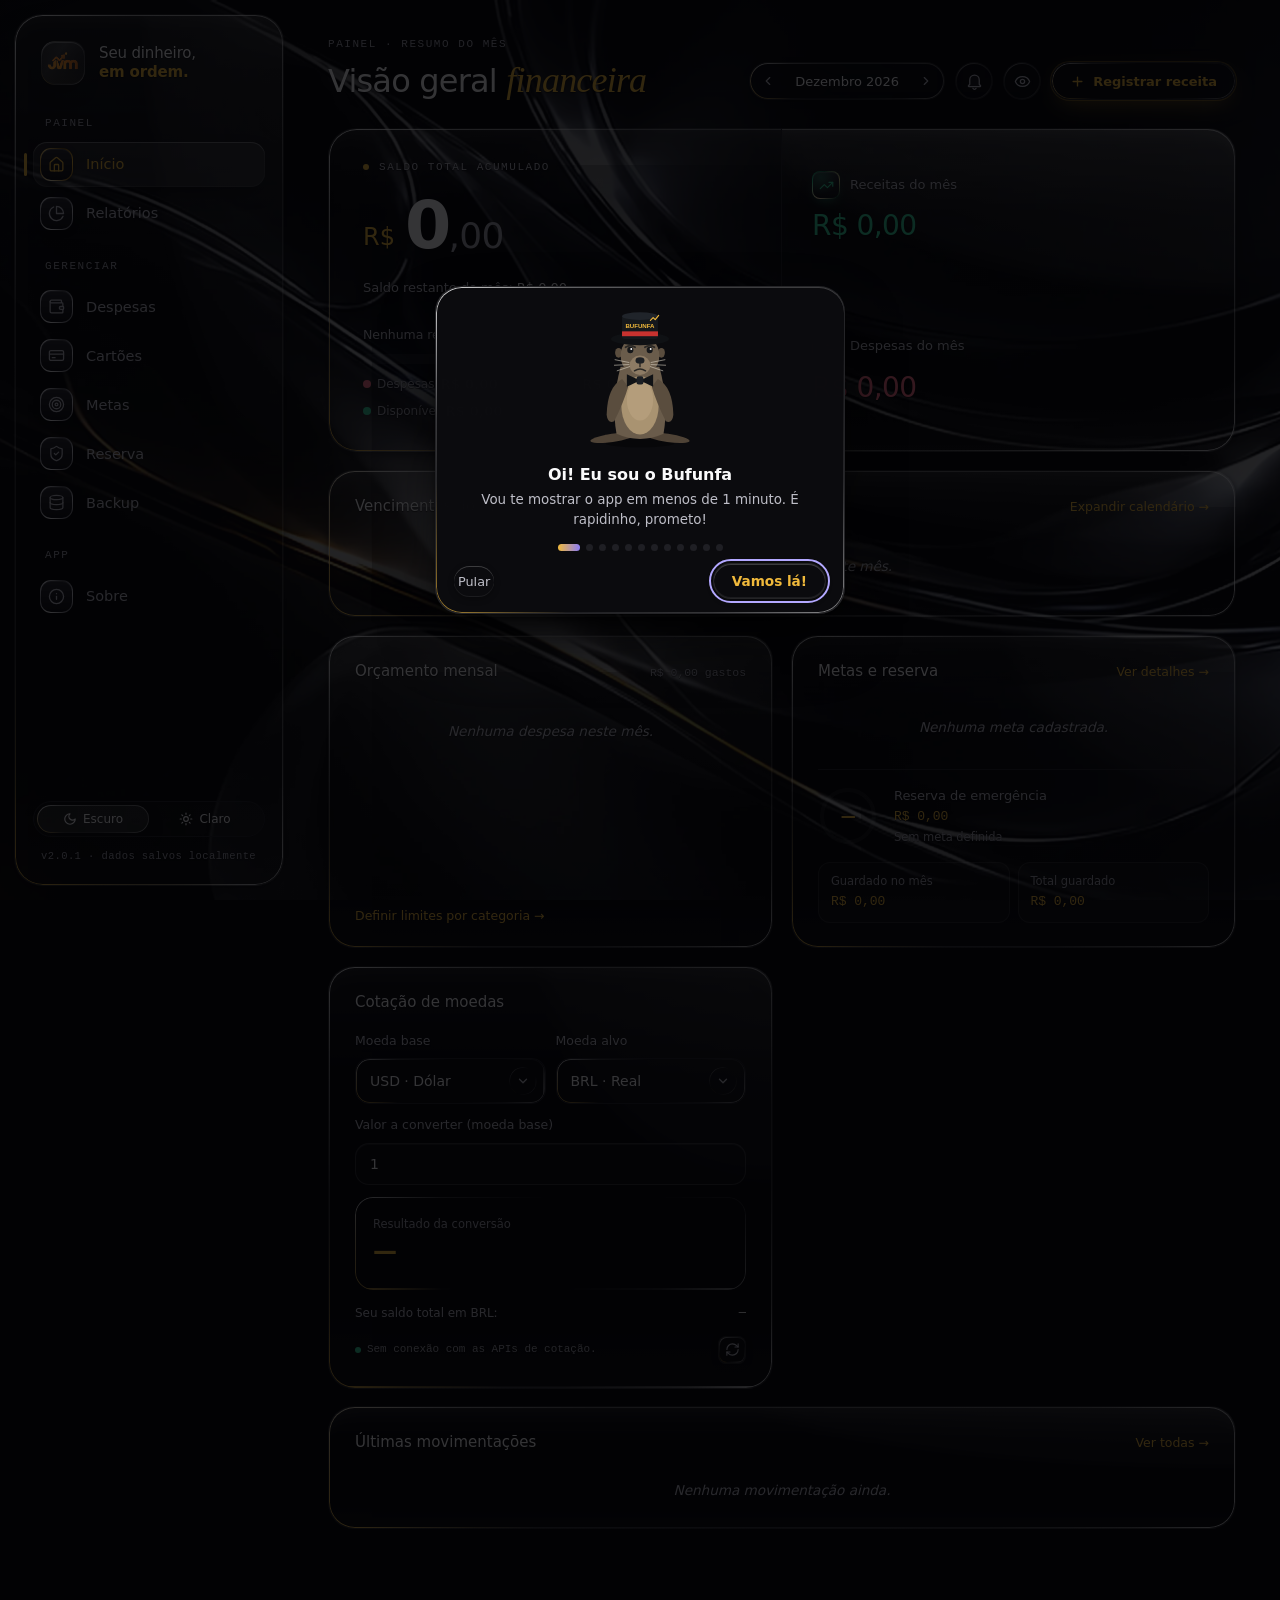
==== commit ea0bd16c: "Versão 2.0.1 Correções em recorrentes, movimentações e celular, e novas páginas públicas.  App - " ====
--- a/index.html
+++ b/index.html
@@ -6,47 +6,94 @@
     <!-- v17.7: segurança (CSP). Se o script em linha do <body> mudar, atualizar o hash (ver REGRAS-DO-PROJETO.md) -->
     <meta http-equiv="Content-Security-Policy" content="default-src 'self'; script-src 'self' 'sha256-Egb26+s5F1q05OHx+gTKTM736IJn8+mnJhRwFocLb10='; style-src 'self' 'unsafe-inline' https://fonts.googleapis.com; font-src 'self' https://fonts.gstatic.com; img-src 'self' data: blob: https:; connect-src 'self' https:; worker-src 'self'; manifest-src 'self'; frame-src 'self'; object-src 'none'; base-uri 'self'; form-action 'self'">
     <meta name="referrer" content="strict-origin-when-cross-origin">
-    <title>Controle Financeiro · Organize despesas, cartões e metas</title>
+    <title>Controle Financeiro JVM · Controle financeiro pessoal gratuito</title>
     <!-- v17.7: SEO e pré-visualização de links -->
-    <meta name="description" content="Controle financeiro pessoal gratuito e sem cadastro: despesas, receitas, cartões de crédito, metas e investimentos, com relatórios e gráficos. Os dados ficam salvos no seu aparelho.">
+    <meta name="description" content="App gratuito de controle financeiro pessoal: despesas, receitas, cartões, orçamento, metas e investimentos. Sem cadastro, com os dados no seu aparelho.">
+    <meta name="keywords" content="controle financeiro pessoal, controle de gastos, gestão de despesas, orçamento mensal, planejamento financeiro, cartão de crédito, reserva de emergência, metas financeiras, investimentos, Controle Financeiro JVM">
+    <meta name="application-name" content="Controle Financeiro JVM">
     <meta name="robots" content="index, follow, max-image-preview:large">
     <meta name="author" content="JVM">
     <meta name="google-site-verification" content="2VdWMlj7xW_DxGoEzTh0HIeaDgScdDcT867AE91ElaY">
     <link rel="canonical" href="https://jvm2707.github.io/Controle-Financeiro-JVM/">
     <meta property="og:type" content="website">
     <meta property="og:locale" content="pt_BR">
-    <meta property="og:site_name" content="Controle Financeiro">
-    <meta property="og:title" content="Controle Financeiro · Seu dinheiro, em ordem.">
+    <meta property="og:site_name" content="Controle Financeiro JVM">
+    <meta property="og:title" content="Controle Financeiro JVM · Seu dinheiro, em ordem.">
     <meta property="og:description" content="Despesas, cartões, metas e investimentos em um só lugar. Gratuito, sem cadastro, com os dados salvos no seu aparelho.">
     <meta property="og:url" content="https://jvm2707.github.io/Controle-Financeiro-JVM/">
     <meta property="og:image" content="https://jvm2707.github.io/Controle-Financeiro-JVM/assets/og-imagem.jpg">
     <meta property="og:image:width" content="1200">
     <meta property="og:image:height" content="630">
-    <meta property="og:image:alt" content="Controle Financeiro: seu dinheiro, em ordem.">
+    <meta property="og:image:alt" content="Controle Financeiro JVM: seu dinheiro, em ordem.">
     <meta name="twitter:card" content="summary_large_image">
-    <meta name="twitter:title" content="Controle Financeiro · Seu dinheiro, em ordem.">
+    <meta name="twitter:title" content="Controle Financeiro JVM · Seu dinheiro, em ordem.">
     <meta name="twitter:description" content="Despesas, cartões, metas e investimentos em um só lugar. Gratuito e sem cadastro.">
     <meta name="twitter:image" content="https://jvm2707.github.io/Controle-Financeiro-JVM/assets/og-imagem.jpg">
     <script type="application/ld+json">
-    {
-        "@context": "https://schema.org",
-        "@type": "WebApplication",
-        "name": "Controle Financeiro",
-        "url": "https://jvm2707.github.io/Controle-Financeiro-JVM/",
-        "description": "Controle financeiro pessoal gratuito e sem cadastro: despesas, receitas, cartões de crédito, metas e investimentos, com relatórios e gráficos. Os dados ficam salvos no seu aparelho.",
-        "applicationCategory": "FinanceApplication",
-        "operatingSystem": "Web, Android, iOS, Windows, macOS",
-        "inLanguage": "pt-BR",
-        "isAccessibleForFree": true,
-        "offers": { "@type": "Offer", "price": "0", "priceCurrency": "BRL" },
-        "image": "https://jvm2707.github.io/Controle-Financeiro-JVM/assets/og-imagem.jpg",
-        "author": { "@type": "Person", "name": "JVM" }
-    }
+{
+    "@context": "https://schema.org",
+    "@graph": [
+        {
+            "@type": "WebSite",
+            "@id": "https://jvm2707.github.io/Controle-Financeiro-JVM/#site",
+            "name": "Controle Financeiro JVM",
+            "url": "https://jvm2707.github.io/Controle-Financeiro-JVM/",
+            "inLanguage": "pt-BR",
+            "description": "Site oficial do Controle Financeiro JVM, aplicação web gratuita de controle financeiro pessoal."
+        },
+        {
+            "@type": "SoftwareApplication",
+            "@id": "https://jvm2707.github.io/Controle-Financeiro-JVM/#app",
+            "name": "Controle Financeiro JVM",
+            "alternateName": "Controle Financeiro",
+            "url": "https://jvm2707.github.io/Controle-Financeiro-JVM/",
+            "description": "Aplicação web gratuita de controle financeiro pessoal para organizar despesas, receitas, cartões de crédito, orçamento, metas, reserva de emergência e investimentos. Funciona no navegador, sem cadastro, e guarda os dados no aparelho de quem usa.",
+            "applicationCategory": "FinanceApplication",
+            "applicationSubCategory": "Controle financeiro pessoal",
+            "operatingSystem": "Web (navegador). Instalável como app (PWA) em Android, iOS, Windows e macOS.",
+            "browserRequirements": "Requer JavaScript e um navegador moderno.",
+            "softwareVersion": "2.0.1",
+            "dateModified": "2026-11-12",
+            "inLanguage": "pt-BR",
+            "isAccessibleForFree": true,
+            "offers": {
+                "@type": "Offer",
+                "price": "0",
+                "priceCurrency": "BRL"
+            },
+            "featureList": [
+                "Despesas únicas, recorrentes e parceladas",
+                "Cartões de crédito com fatura, limite e melhor dia de compra",
+                "Orçamento mensal por categoria",
+                "Receitas recorrentes",
+                "Metas financeiras com aportes",
+                "Reserva de emergência e simulador",
+                "Investimentos com cotações públicas",
+                "Relatórios e gráficos",
+                "Importação de extratos OFX e CSV",
+                "Backup e restauração em arquivo",
+                "Funcionamento offline (PWA)"
+            ],
+            "image": "https://jvm2707.github.io/Controle-Financeiro-JVM/assets/og-imagem.jpg",
+            "screenshot": "https://jvm2707.github.io/Controle-Financeiro-JVM/assets/og-imagem.jpg",
+            "author": {
+                "@type": "Person",
+                "name": "JVM",
+                "url": "https://github.com/jvm2707"
+            },
+            "isPartOf": {
+                "@id": "https://jvm2707.github.io/Controle-Financeiro-JVM/#site"
+            }
+        }
+    ]
+}
     </script>
+    <link rel="alternate" type="text/markdown" href="index.md" title="Descrição do app em Markdown">
+    <link rel="privacy-policy" href="privacy/">
     <link rel="preconnect" href="https://fonts.googleapis.com">
     <link rel="preconnect" href="https://fonts.gstatic.com" crossorigin>
     <link rel="stylesheet" href="https://fonts.googleapis.com/css2?family=Geist:wght@300;400;500;600&family=Geist+Mono:wght@400;500&family=Instrument+Serif:ital@0;1&family=Space+Grotesk:wght@500;600;700&display=swap">
-    <link rel="stylesheet" href="Controlefinanceiro.css?v=17.7">
+    <link rel="stylesheet" href="Controlefinanceiro.css?v=18.0">
     <link rel="icon" type="image/png" href="assets/logo-jvm-128.png">
     <!-- v16.6: app instalável (PWA) -->
     <link rel="manifest" href="manifest.webmanifest">
@@ -73,9 +120,11 @@
     </svg>
     <script>if (navigator.userAgentData || /Chrom(e|ium)\//.test(navigator.userAgent)) document.documentElement.classList.add("com-refracao");</script>
     <noscript>
-        <div style="padding:24px;font-family:system-ui,sans-serif;color:#F4F4F5;background:#09090B">
-            <strong>O Controle Financeiro precisa de JavaScript.</strong>
-            Ative o JavaScript nas configurações do navegador para usar o app.
+        <div style="padding:24px;font-family:system-ui,sans-serif;color:#F4F4F5;background:#09090B;line-height:1.6">
+            <p><strong>O Controle Financeiro JVM precisa de JavaScript.</strong>
+            Ative o JavaScript nas configurações do navegador para usar o app.</p>
+            <p>O Controle Financeiro JVM é uma aplicação web gratuita de controle financeiro pessoal para organizar despesas, receitas, cartões de crédito, orçamento, metas e investimentos, sem cadastro e com os dados salvos no próprio aparelho.</p>
+            <p><a href="about/" style="color:#F0B93B">Sobre o projeto</a> · <a href="docs/" style="color:#F0B93B">Documentação</a> · <a href="privacy/" style="color:#F0B93B">Privacidade</a> · <a href="contact/" style="color:#F0B93B">Contato</a></p>
         </div>
     </noscript>
     <a class="pular-conteudo" href="#conteudo-principal">Pular para o conteúdo</a>
@@ -128,7 +177,7 @@
             <!-- CABEÇALHO (celular) -->
             <header>
                 <div>
-                    <h1>Seu dinheiro, <span>em ordem.</span></h1>
+                    <h1><span class="so-leitor">Controle Financeiro JVM: </span>Seu dinheiro, <span>em ordem.</span></h1>
                     <p>Acompanhe seus gastos, cuide dos seus planos.</p>
                 </div>
 
@@ -1676,6 +1725,7 @@
                             <figcaption><img src="assets/logo-jvm-128.png" alt="" width="34" height="34"><span><b>JVM</b><small>Criador do Controle Financeiro</small></span></figcaption>
                         </figure>
                     </div>
+                    <a class="painel-link" href="about/">Sobre o projeto</a>
                 </div>
 
                 <!-- Privacidade e segurança -->
@@ -1691,6 +1741,7 @@
                         <li><span class="sb-ico"><svg viewBox="0 0 24 24" aria-hidden="true"><path d="M3 6h18"/><path d="M19 6v14a2 2 0 0 1-2 2H7a2 2 0 0 1-2-2V6"/><path d="M8 6V4a2 2 0 0 1 2-2h4a2 2 0 0 1 2 2v2"/></svg></span><div><strong>Cuidado ao limpar o navegador</strong><span>Apagar os dados do site apaga tudo. Faça backups de vez em quando, é rápido.</span></div></li>
                     </ul>
                     <button type="button" class="painel-link" data-ir="backup">Ir para Backup e exportação</button>
+                    <a class="painel-link" href="privacy/">Ler a política de privacidade completa</a>
                 </div>
 
                 <!-- Dúvidas frequentes e glossário (um card, duas abas) -->
@@ -1762,6 +1813,7 @@
                         <div><span class="sb-ico"><svg viewBox="0 0 24 24" aria-hidden="true"><rect width="7" height="7" x="3" y="3" rx="1"/><rect width="7" height="7" x="14" y="3" rx="1"/><rect width="7" height="7" x="14" y="14" rx="1"/><rect width="7" height="7" x="3" y="14" rx="1"/></svg></span><div><strong>CSS Grid e Flexbox</strong><span>Layout que se adapta do celular ao PC</span></div></div>
                     </div>
                     <p class="sb-aviso"><svg viewBox="0 0 24 24" aria-hidden="true"><path d="m21.73 18-8-14a2 2 0 0 0-3.48 0l-8 14A2 2 0 0 0 4 21h16a2 2 0 0 0 1.73-3"/><path d="M12 9v4"/><path d="M12 17h.01"/></svg>As cotações, taxas e simulações são informativas e não substituem a orientação de um profissional.</p>
+                    <a class="painel-link" href="docs/">Documentação técnica do projeto</a>
                 </div>
 
                 <!-- Novidades / changelog -->
@@ -1802,7 +1854,7 @@
                             <svg viewBox="0 0 24 24" aria-hidden="true"><path d="m22 2-7 20-4-9-9-4Z"/><path d="M22 2 11 13"/></svg>
                             Enviar mensagem
                         </button>
-                        <p class="receita-dica">Sua mensagem vai direto para o criador do app. Não pedimos nome nem e-mail.</p>
+                        <p class="receita-dica">Sua mensagem vai direto para o criador do app. Não pedimos nome nem e-mail. <a href="contact/">Outras formas de contato</a>.</p>
                     </form>
                 </div>
 
@@ -1943,7 +1995,7 @@
     <!-- Biblioteca para criar gráficos -->
 
     <!-- JavaScript do aplicativo -->
-    <script src="Controlefinanceiro.js?v=17.7"></script>
+    <script src="Controlefinanceiro.js?v=18.0"></script>
 
 </body>
 </html>
--- a/Controlefinanceiro.css
+++ b/Controlefinanceiro.css
@@ -1,2 +1,2 @@
-/* Controle Financeiro v2.0 (build 17.7) · arquivo minificado para publicação. Não editar: o código legível fica na pasta do projeto. */
-:root{color-scheme:dark;--pagina: #050506;--fundo: #09090B;--cartao: #111114;--icone: #1C1C21;--borda: #26262B;--texto: #F4F4F5;--texto-2: #A1A1AA;--dourado: #F0B93B;--roxo: #8B7CF6;--sucesso: #34D399;--erro: #FB7185;--texto-botao: #1A1405}body.modo-claro{color-scheme:light;--pagina: #F4F2F8;--fundo: #FFFFFF;--cartao: #F6F5F9;--icone: #ECE9F3;--borda: #E1DCEB;--texto: #211A2D;--texto-2: #655B72;--dourado: #94700B;--roxo: #6D28D9;--sucesso: #047857;--erro: #BE123C;--texto-botao: #FFFFFF}*{box-sizing:border-box}body{margin:0;padding:0;font-family:Inter,sans-serif;font-size:16px;line-height:1.6;text-rendering:optimizeLegibility;color:var(--texto);background-color:var(--pagina);transition:background-color .25s ease,color .25s ease}svg{flex-shrink:0;width:18px;height:18px;fill:none;stroke:currentColor;stroke-width:2;stroke-linecap:round;stroke-linejoin:round}.icone-dourado{color:var(--dourado)}.icone-roxo{color:var(--roxo)}.icone-verde{color:var(--sucesso)}h1,h2,h3{line-height:1.3}p{margin:0 0 12px;color:var(--texto-2)}hr{display:none}::selection{color:#fff;background-color:var(--roxo)}header{display:flex;align-items:center;justify-content:space-between;gap:12px;width:100%;max-width:720px;margin:0 auto;padding:24px 16px 8px}header h1{margin:0;font-size:1.35rem;font-weight:700;letter-spacing:-.3px}header p{margin:4px 0 0;font-size:.85rem}.botao-tema{display:inline-flex;align-items:center;gap:8px;flex-shrink:0;padding:8px 12px;color:var(--texto);background-color:var(--fundo);border:1px solid var(--borda);border-radius:999px;font-size:.8rem;font-weight:500}.botao-tema:hover{background-color:var(--cartao)}.botao-tema svg{width:16px;height:16px;color:var(--dourado)}body.modo-claro .icone-sol{display:none}body:not(.modo-claro) .icone-lua{display:none}main{width:100%;max-width:720px;min-width:0;margin:0 auto;padding:16px}section{position:relative;width:100%;min-width:0;margin:0 0 40px;padding:20px 16px 24px;background-color:var(--fundo);border:1px solid var(--borda);border-radius:16px;transition:background-color .25s ease,border-color .25s ease}section h2{margin:0 0 14px;padding:0;color:var(--texto);font-size:1.15rem;font-weight:700}.periodo-despesas{color:var(--texto-2);font-size:.8rem}section h3{margin:24px 0 10px;color:var(--texto);font-size:.95rem;font-weight:700}form{margin:20px 0 0;padding:20px 0 0;border-top:1px solid var(--borda)}section h3+form{margin-top:0;padding-top:0;border-top:0}fieldset{min-width:0;margin:0;padding:0;border:0}legend{margin:0 0 14px;padding:0;color:var(--texto);font-size:.95rem;font-weight:700}label{display:block;margin:4px 0 8px;color:var(--texto);font-size:.85rem;font-weight:600}input,select,textarea{display:block;width:100%;max-width:100%;min-height:44px;margin-bottom:18px;padding:10px 12px;color:var(--texto);background-color:var(--cartao);border:1px solid var(--borda);border-radius:10px;outline:none;font-family:inherit;font-size:1rem;transition:border-color .2s ease,box-shadow .2s ease}select{cursor:pointer}select option{color:var(--texto);background-color:var(--fundo)}input[type=date],input[type=month]{cursor:pointer;color-scheme:dark}body.modo-claro input[type=date],body.modo-claro input[type=month]{color-scheme:light}@media(hover:hover){input:hover,select:hover{border-color:var(--roxo)}}input:focus-visible,select:focus-visible{border-color:var(--roxo);box-shadow:0 0 0 3px #8b7cf640}input:disabled,select:disabled{opacity:.6;cursor:not-allowed}input[type=checkbox]{display:inline-block;flex-shrink:0;width:18px;height:18px;min-height:0;margin:0;accent-color:var(--dourado)}.arquivo-oculto{position:absolute;width:1px;height:1px;min-height:0;margin:0;padding:0;opacity:0;overflow:hidden;pointer-events:none}.acoes-form{display:flex;flex-wrap:wrap;gap:10px}.acoes-form button{flex:1 1 160px}button{padding:11px 18px;color:var(--texto-botao);background-color:var(--dourado);border:1px solid transparent;border-radius:10px;font-family:inherit;font-size:.95rem;font-weight:600;cursor:pointer;transition:filter .2s ease,background-color .2s ease,border-color .2s ease}button:focus-visible,.item-menu:focus-visible{outline:2px solid var(--roxo);outline-offset:2px}button:disabled{opacity:.5;cursor:not-allowed}.acoes-form button[type=submit]{width:auto;margin-top:0}.botao-secundario{color:var(--texto);background-color:transparent;border-color:var(--borda)}.botao-secundario:hover{background-color:var(--cartao);filter:none}.link-categorias{margin:-8px 0 18px;padding:0;color:var(--dourado);background:none;border:0;font-size:.82rem;font-weight:500;text-decoration:underline}.link-categorias:hover{background:none}.resumo-despesas{display:grid;grid-template-columns:repeat(2,minmax(0,1fr));gap:12px;margin-top:4px}.card-resumo{display:flex;flex-direction:column;gap:2px;min-width:0;padding:14px;background-color:var(--cartao);border-radius:14px}.card-resumo-rotulo{margin:6px 0 0;font-size:.78rem;line-height:1.3}.card-resumo strong{display:block;color:var(--texto);font-size:1.05rem;font-weight:700;font-variant-numeric:tabular-nums;overflow-wrap:anywhere}#total-receita{color:var(--sucesso)}#total-despesa{color:var(--erro)}#saldo-disponivel-reserva,#total-aportado-mes,#total-reserva{color:var(--dourado)}.card-resumo strong.valor-negativo{color:var(--erro)}@media(min-width:560px){.resumo-mes{grid-template-columns:repeat(3,minmax(0,1fr))}}@media(max-width:559px){.resumo-mes .card-resumo:last-child{grid-column:1 / -1}}.menu-despesas{display:flex;flex-direction:column;gap:10px;margin-top:18px}.item-menu{position:relative;display:flex;align-items:center;gap:14px;width:100%;margin:0;padding:14px;color:var(--texto);background-color:var(--cartao);border:1px solid var(--borda);border-radius:14px;font-size:1rem;font-weight:400;text-align:left;cursor:pointer}.item-menu:hover{background-color:var(--cartao);filter:none}.item-menu:focus-within{outline:2px solid var(--roxo);outline-offset:-2px}.item-menu-icone{display:grid;place-items:center;flex-shrink:0;width:40px;height:40px;color:var(--dourado);background-color:var(--icone);border-radius:12px}.item-menu-texto{display:flex;flex:1;flex-direction:column;gap:2px;min-width:0}.item-menu-texto strong{font-size:.95rem;font-weight:600;line-height:1.3}.item-menu-texto span{color:var(--texto-2);font-size:.78rem;line-height:1.35}.item-menu-seta{width:16px;height:16px;color:var(--texto-2)}.tela-despesas[hidden]{display:none}.tela-despesas form{margin:0;padding:0;border:0}.cabecalho-tela{display:flex;align-items:center;gap:12px;margin-bottom:18px}.cabecalho-tela h3{margin:0;font-size:1.05rem}.botao-voltar{display:grid;place-items:center;width:36px;height:36px;padding:0;color:var(--texto);background-color:var(--icone);border:1px solid var(--borda);border-radius:10px}.botao-voltar:hover{background-color:var(--borda);filter:none}ul{margin:0;padding:0;list-style:none}.lista-despesas>li,.linha-item{display:flex;align-items:center;gap:12px;margin:0 0 10px;padding:12px;color:var(--texto);background-color:var(--cartao);border:1px solid var(--borda);border-radius:12px;line-height:1.4;overflow-wrap:anywhere}#lista-investimentos{margin-top:12px}.linha-info{display:flex;flex:1;flex-direction:column;gap:2px;min-width:0}.linha-titulo{font-size:.92rem;font-weight:600;overflow-wrap:anywhere}.linha-direita{display:flex;flex-direction:column;align-items:flex-end;gap:4px}.linha-valor{font-size:.92rem;font-weight:700;font-variant-numeric:tabular-nums;white-space:nowrap}.linha-acoes{display:flex;gap:6px}.botao-icone{display:grid;place-items:center;width:34px;height:34px;margin:0;padding:0;color:var(--texto-2);background-color:var(--icone);border:1px solid var(--borda);border-radius:10px}.botao-icone:hover{color:var(--texto);background-color:var(--borda);filter:none}.selo{margin:0;padding:2px 10px;background:transparent;border:1px solid currentColor;border-radius:999px;font-size:.7rem;font-weight:600;line-height:1.5}button.selo:hover{background:transparent;opacity:.8;filter:none}.vazio{margin:16px 0;color:var(--texto-2);font-size:.85rem;font-style:italic;text-align:center}.lista-despesas>li.vazio{display:block;background:none;border:0}.grupo-mes{margin-top:20px}.grupo-mes-topo{display:flex;align-items:baseline;justify-content:space-between;gap:12px;padding-bottom:8px;border-bottom:1px solid var(--borda)}.grupo-mes-nome{font-size:.9rem;font-weight:600}.grupo-mes-total{color:var(--texto-2);font-size:.82rem;font-variant-numeric:tabular-nums}.lista-despesas>li.item-meta{display:block}.item-meta-topo{display:flex;align-items:center;gap:12px}.item-meta-rodape{display:flex;justify-content:space-between;gap:12px;color:var(--texto-2);font-size:.76rem}.barra-progresso{width:100%;height:8px;margin:12px 0 8px;background-color:var(--borda);border-radius:999px;overflow:hidden}.barra-progresso-preenchimento{width:0;height:100%;background:linear-gradient(90deg,var(--roxo),var(--dourado));border-radius:999px;transition:width .5s ease}#graficos-resumo{display:grid;grid-template-columns:repeat(2,minmax(0,1fr));gap:12px;margin-top:12px}.card-grafico{display:flex;flex-direction:column;height:340px;min-width:0;padding:16px;background-color:var(--cartao);border-radius:14px}.card-grafico h3{margin:0 0 12px;color:var(--texto);font-size:.85rem;font-weight:600}.area-grafico{position:relative;flex:1;min-height:0}@media(max-width:600px){#graficos-resumo{grid-template-columns:1fr}}@media(max-width:360px){header h1{font-size:1.15rem}.texto-tema{display:none}.lista-despesas>li:not(.item-meta),.linha-item{flex-wrap:wrap}.lista-despesas>li .linha-acoes{justify-content:flex-end;width:100%}}@media(prefers-reduced-motion:reduce){*,*:before,*:after{scroll-behavior:auto!important;animation-duration:.01ms!important;transition-duration:.01ms!important}}.menu-lateral{display:none}main{padding-bottom:104px}section[hidden]{display:none}.barra-abas{position:fixed;right:0;bottom:0;left:0;z-index:20;display:flex;justify-content:center;padding:6px 4px calc(6px + env(safe-area-inset-bottom));background-color:var(--fundo);border-top:1px solid var(--borda)}.barra-abas-interna{display:flex;width:100%;max-width:720px}.aba{display:flex;flex:1;flex-direction:column;align-items:center;gap:3px;min-width:0;padding:6px 0;color:var(--texto-2);background:transparent;border:0;border-radius:10px;font-size:.58rem;font-weight:500;letter-spacing:-.01em;line-height:1.2}.aba svg{width:20px;height:20px}.aba:hover{background:transparent;filter:none}.aba-separador{flex-shrink:0;width:1px;margin:8px 2px;background-color:var(--borda)}.menu-marca{position:relative;display:flex;align-items:center;gap:15px;margin-bottom:4px;padding:10px 8px 22px}.menu-marca:after{content:"";position:absolute;right:8px;bottom:0;left:8px;height:2px;background:linear-gradient(90deg,var(--dourado) 0%,var(--dourado) 50%,var(--roxo) 100%);border-radius:2px;box-shadow:0 0 10px #f0b93b59}.menu-marca-icone{display:grid;place-items:center;flex-shrink:0;width:44px;height:44px;color:var(--dourado);background-color:#f0b93b1a;border:1px solid rgba(240,185,59,.38);border-radius:13px;box-shadow:0 0 18px #f0b93b29;transition:transform .25s ease,box-shadow .25s ease,color .25s ease}.menu-marca-titulo{margin:0;color:var(--texto);font-size:.95rem;font-weight:700;line-height:1.35}.menu-grupo-titulo{margin:18px 0 6px;padding:0 12px;color:var(--texto-2);font-size:.68rem;font-weight:600;letter-spacing:.08em;text-transform:uppercase}.menu-item{display:flex;align-items:center;gap:12px;width:100%;margin-bottom:2px;padding:10px 12px;color:var(--texto-2);background:transparent;border:0;border-radius:10px;font-size:.9rem;font-weight:500;text-align:left}.menu-item:hover{color:var(--texto);background-color:var(--cartao);filter:none}.menu-item.ativa{color:var(--dourado);background-color:var(--icone)}.menu-rodape .botao-tema{width:100%;justify-content:center}@media(min-width:900px){.app{display:grid;grid-template-columns:250px minmax(0,1fr);min-height:100vh}.menu-lateral{position:sticky;top:0;display:flex;flex-direction:column;height:100vh;padding:20px 14px;overflow-y:auto;background-color:var(--fundo);border-right:1px solid var(--borda)}.barra-abas,header{display:none}main>section:not(.painel-largo){max-width:760px}}.painel-grade{display:grid;grid-template-columns:1fr;gap:14px;margin-top:12px}.painel-card{min-width:0;padding:16px;background-color:var(--cartao);border-radius:14px}.painel-card form{margin:0;padding:0;border:0}.painel-card input,.painel-card select{background-color:var(--fundo)}.painel-solto{margin-top:14px}@media(min-width:900px){.painel-grade{grid-template-columns:repeat(2,minmax(0,1fr))}.painel-grade>.col-2{grid-column:1 / -1}.painel-card form{max-width:520px}}.painel-titulo{display:flex;align-items:center;gap:10px;margin-bottom:14px}.painel-titulo h3{margin:0;font-size:.95rem}.painel-extra{margin-left:auto;color:var(--texto-2);font-size:.78rem}.painel-subtitulo{margin:-8px 0 12px;font-size:.8rem}.painel-link{padding:0;color:var(--dourado);background:none;border:0;font-size:.8rem;font-weight:600}.painel-link:hover{background:none;text-decoration:underline}.painel-extra.painel-link{color:var(--dourado)}.painel-card>.painel-link{margin-top:14px}.hero-valor{display:block;margin:4px 0 6px;font-size:2rem;font-weight:700;font-variant-numeric:tabular-nums;line-height:1.2;overflow-wrap:anywhere}.icone-olho-fechado,body.ocultar-valores .icone-olho{display:none}body.ocultar-valores .icone-olho-fechado{display:block}.mascara-oculto{display:none}body.ocultar-valores .sensivel,body.ocultar-valores :is(#economia-media,#total-despesas-periodo,#sim-total,#sim-aportado,#sim-juros,#sim-ir,#sim-liquido){font-size:0!important;letter-spacing:0!important;user-select:none;filter:none!important;-webkit-text-fill-color:initial}body.ocultar-valores .sensivel>:not(.mascara-oculto),body.ocultar-valores :is(#economia-media,#total-despesas-periodo,#sim-total,#sim-aportado,#sim-juros,#sim-ir,#sim-liquido)>:not(.mascara-oculto){display:none!important}body.ocultar-valores .mascara-oculto{display:inline-flex;align-items:center;gap:.16em;white-space:nowrap;vertical-align:baseline;font-size:var(--fs-oculto, 14px)!important;line-height:1;color:var(--cor-oculto, var(--texto))!important;-webkit-text-fill-color:var(--cor-oculto, var(--texto))!important;font-weight:inherit}.mascara-oculto .mo-rs{margin-right:.2em}.mascara-oculto b{display:inline-block;width:.34em;height:.34em;border-radius:50%;background:currentColor;box-shadow:inset 0 .06em .06em #ffffff8c,0 0 .45em -.08em currentColor;animation:moEntra .4s var(--curva-entrada) both,moGota 1.8s ease-in-out infinite}.mascara-oculto b:nth-of-type(2){animation-delay:.05s,.15s}.mascara-oculto b:nth-of-type(3){animation-delay:.1s,.3s}.mascara-oculto b:nth-of-type(4){animation-delay:.15s,.45s}@keyframes moEntra{0%{opacity:0;transform:translateY(.3em) scale(.6)}to{opacity:1;transform:none}}@keyframes moGota{0%,to{translate:0 0;scale:1}50%{translate:0 -.09em;scale:1.08 .94}}@media(prefers-reduced-motion:reduce){.mascara-oculto b{animation:none}}.valor-positivo{color:var(--sucesso)}.valor-negativo,.icone-erro,.hero-sub strong.valor-negativo,.card-resumo strong.valor-negativo{color:var(--erro)}.card-resumo strong.valor-positivo{color:var(--sucesso)}.orc-linha,.meta-mini{margin-bottom:14px}.orc-valores{color:var(--texto);font-variant-numeric:tabular-nums}.orc-barra{height:6px;margin:8px 0 0}.barra-progresso-preenchimento.orc-normal{background:var(--dourado)}.barra-progresso-preenchimento.orc-estourou{background:var(--erro)}.barra-progresso-preenchimento.orc-sem-limite{background:var(--roxo)}.selo-pct{padding:2px 8px;color:var(--roxo);background-color:#8b7cf626;border-radius:999px;font-size:.72rem;font-weight:700}.reserva-mini{display:flex;align-items:baseline;justify-content:space-between;gap:12px;margin-top:4px;padding-top:12px;border-top:1px solid var(--borda);font-size:.82rem}.reserva-mini span{color:var(--texto-2)}.reserva-mini strong{color:var(--dourado);font-variant-numeric:tabular-nums}.card-resumo-linha{display:flex;align-items:center;justify-content:space-between;gap:8px}.card-resumo-linha strong{font-size:1.15rem;white-space:nowrap}.card-resumo-nota{margin:4px 0 0;font-size:.72rem;line-height:1.3}.controles-comparativo{display:flex;flex-wrap:wrap;gap:12px;margin-bottom:14px}.controles-comparativo>div{flex:1 1 140px;min-width:0}.controles-comparativo select{margin-bottom:0}.controles-comparativo>div[hidden]{display:none}.area-comparativo{flex:none;height:300px}@media(min-width:900px){.area-comparativo{height:360px}}.tabela-rolagem{overflow-x:auto}table{width:100%;border-collapse:collapse;font-size:.85rem;font-variant-numeric:tabular-nums}th,td{padding:10px 6px;border-bottom:1px solid var(--borda);text-align:right;white-space:nowrap}th:first-child,td:first-child{text-align:left}th.col-receita,td.col-receita{color:var(--sucesso)}th.col-despesa,td.col-despesa{color:var(--erro)}tfoot td{font-weight:700;border-top:1px solid var(--texto-2);border-bottom:0}.tela-despesas .form-despesa+.lista-despesas{margin-top:16px}@media(max-width:480px){table{font-size:.76rem}th,td{padding:10px 4px}}.app-conteudo{min-width:0}.botao-receita{display:inline-flex;align-items:center;gap:8px;flex-shrink:0;padding:11px 18px;border-radius:12px;font-size:.88rem;font-weight:700;white-space:nowrap}@media(max-width:520px){.botao-receita{justify-content:center;width:100%}}.modal{position:fixed;inset:0;z-index:50;display:flex;align-items:center;justify-content:center;padding:16px;overflow-y:auto;background-color:#0000009e}.modal[hidden]{display:none}.modal-caixa{width:100%;max-width:460px;margin:auto;padding:20px;background-color:var(--fundo);border:1px solid var(--borda);border-radius:16px;box-shadow:0 20px 60px #00000073}.modal-topo{display:flex;align-items:center;gap:10px;margin-bottom:18px}.modal-topo h3{flex:1;margin:0;font-size:1rem}.modal form{margin:0;padding:0;border:0}.link-excluir{display:block;margin:14px auto 0;color:var(--erro)}body.modal-aberto{overflow:hidden}.cabecalho-tela h2{margin:0;font-size:1.15rem}.selo-pct.selo-dourado{color:var(--dourado);background-color:#f0b93b26}.lista-resumo{margin-top:0}.lista-resumo>li.vazio{justify-content:center}#reserva-meta-bloco[hidden]{display:none}#reserva-meta-bloco .meta-mini{margin-bottom:0}.grade-campos{display:grid;grid-template-columns:repeat(2,minmax(0,1fr));gap:0 12px}@media(max-width:480px){.grade-campos{grid-template-columns:1fr}}.sim-rent-topo{display:flex;align-items:baseline;justify-content:space-between;gap:12px}.sim-rent-valor{color:var(--dourado);font-size:.85rem;font-weight:700}input[type=range]{height:24px;min-height:0;padding:0;background:transparent;border:0;accent-color:var(--dourado);cursor:pointer}.rotulo-campo{margin:0 0 8px;color:var(--texto);font-size:.85rem;font-weight:600}.chips-prazo{display:flex;flex-wrap:wrap;gap:10px;margin-bottom:18px}.chip{display:inline-flex;align-items:center;gap:8px;margin:0;padding:8px 14px;background-color:var(--cartao);border:1px solid var(--borda);border-radius:999px;font-size:.82rem;font-weight:500;cursor:pointer}.chip input{display:inline-block;width:16px;height:16px;min-height:0;margin:0;padding:0;accent-color:var(--dourado)}.sim-ajuda{margin:-8px 0 16px;font-size:.78rem}.sim-resultado{margin-top:6px;padding:16px;background-color:var(--pagina);border:1px solid var(--borda);border-radius:14px}.sim-rotulo{display:block;color:var(--texto-2);font-size:.72rem;font-weight:600;letter-spacing:.08em;text-transform:uppercase}.sim-total{display:block;margin:6px 0 4px;color:var(--sucesso);font-size:1.8rem;font-weight:700;font-variant-numeric:tabular-nums;line-height:1.2;overflow-wrap:anywhere}.sim-resultado .sim-ajuda{margin:0 0 12px}.sim-detalhes{display:flex;flex-wrap:wrap;justify-content:space-between;gap:6px 16px;padding-top:12px;border-top:1px solid var(--borda);color:var(--texto-2);font-size:.82rem}.sim-detalhes strong{color:var(--texto);font-variant-numeric:tabular-nums}.sim-detalhes strong.valor-positivo{color:var(--sucesso)}.painel-cabecalho{display:flex;align-items:center;justify-content:space-between;gap:12px;margin-bottom:14px;padding:16px;background-color:var(--cartao);border:1px solid var(--borda);border-radius:14px}.painel-cabecalho h2{margin:0 0 2px;font-size:1.1rem}.painel-cabecalho p{margin:0;font-size:.8rem}.comp-topo{display:flex;align-items:flex-start;justify-content:space-between;gap:12px;margin-bottom:14px}.comp-topo-texto{flex:1;min-width:0}.comp-topo .painel-titulo{margin-bottom:4px}.comp-topo .painel-subtitulo{margin:0}.select-ano{flex-shrink:0;width:auto;min-width:112px;min-height:40px;margin:0;padding:8px 12px;font-size:.88rem}.receita-saldo-atual{margin:-6px 0 16px;color:var(--texto-2);font-size:.82rem}.receita-saldo-atual strong{color:var(--sucesso)}.botao-ajustar{color:var(--texto);background-color:var(--icone);border-color:var(--borda)}.botao-ajustar:hover{background-color:var(--borda);filter:none}.receita-dica{margin:12px 0 0;font-size:.78rem;text-align:center}#acoes-receita-existente[hidden],.acoes-form[hidden],#acoes-receita-nova[hidden]{display:none}.botao-com-icone{display:inline-flex;align-items:center;justify-content:center;gap:8px;line-height:1.25;text-align:left}#acoes-receita-existente .acoes-form button{flex:1 1 calc(50% - 4px);min-height:0;padding:8px 10px;font-size:.8rem;line-height:1.2}#acoes-receita-existente .acoes-form button svg{width:16px;height:16px}#acoes-receita-existente .acoes-form #cancelar-receita-2{flex-basis:100%}#acoes-receita-existente .receita-dica{margin-top:10px;font-size:.72rem}.item-menu-icone.tom-roxo{color:var(--roxo)}.item-menu-icone.tom-verde,.nota-positiva{color:var(--sucesso)}.nota-negativa{color:var(--erro)}.cabecalho-reserva{flex-wrap:wrap}.cabecalho-reserva h2{display:flex;align-items:center;gap:8px}.cabecalho-reserva h2 svg{width:22px;height:22px}.seletor-mes{display:inline-flex;align-items:center;gap:6px;margin:0;padding:4px 8px 4px 12px;color:var(--dourado);background-color:var(--fundo);border:1px solid var(--borda);border-radius:12px}.seletor-mes select{width:auto;min-height:0;margin:0;padding:6px 4px;color:var(--texto);background-color:transparent;border:0;font-size:.85rem;font-weight:500}.subtitulo-tela{margin:-6px 0 16px;font-size:.82rem}.config-box{margin:0 0 18px;padding:14px;background-color:var(--cartao);border:1px solid var(--borda);border-radius:12px}.config-box[hidden]{display:none}.config-box input,.config-box select{margin-bottom:12px;background-color:var(--fundo)}.config-box label{font-size:.8rem}.config-titulo{display:flex;align-items:center;gap:8px;margin:0 0 12px;color:var(--dourado);font-size:.8rem;font-weight:700}.config-titulo svg{width:16px;height:16px}.config-titulo.config-verde{color:var(--sucesso)}.config-nota{margin:0;font-size:.72rem;font-style:italic}.config-nota strong{color:var(--texto)}.api-fonte{display:flex;flex-wrap:wrap;align-items:center;justify-content:space-between;gap:6px 12px;padding:10px 12px;background-color:var(--fundo);border:1px solid var(--borda);border-radius:10px;font-size:.78rem}.api-fonte strong{color:var(--texto)}.api-fonte-taxa{color:var(--dourado);font-size:.74rem;font-weight:700}.rotulo-com-selo{display:flex;flex-wrap:wrap;align-items:center;justify-content:space-between;gap:4px 8px;margin:4px 0 8px}.rotulo-com-selo label{margin:0}.selo-recomendado{padding:2px 10px;color:var(--dourado);background-color:#f0b93b1f;border:1px solid var(--dourado);border-radius:999px;font-size:.66rem;font-weight:600;white-space:nowrap}.campo-icone{position:relative}.campo-icone svg{position:absolute;top:14px;left:12px;width:16px;height:16px;color:var(--texto-2)}.campo-icone input{padding-left:36px}.botao-com-icone svg{width:18px;height:18px}form button.botao-com-icone[type=submit]{display:flex}.barra-cotacoes{display:flex;align-items:center;justify-content:space-between;gap:12px;margin-bottom:12px}.item-investimento{flex-wrap:wrap}.item-investimento .linha-info{flex-basis:55%}.selo-api{display:inline-block;width:fit-content;max-width:100%;margin-top:4px;padding:2px 10px;color:var(--texto-2);border:1px solid var(--borda);border-radius:999px;font-size:.68rem;overflow-wrap:anywhere}.botao-detalhe{width:100%;margin-top:14px;color:var(--dourado);background-color:transparent;border:1px solid var(--dourado);font-size:.85rem}.botao-detalhe:hover{background-color:#f0b93b1a;filter:none}form .botao-detalhe{margin-top:14px}.sim-detalhe{position:relative;margin-top:16px;padding:18px 14px 14px;background-color:var(--cartao);border:1px solid var(--borda);border-radius:14px}.sim-detalhe[hidden]{display:none}.selo-consulta{position:absolute;top:-1px;right:12px;padding:2px 10px;color:var(--dourado);background-color:var(--fundo);border:1px solid var(--dourado);border-top:0;border-radius:0 0 8px 8px;font-size:.58rem;font-weight:700;letter-spacing:.06em;text-transform:uppercase}.sim-detalhe-topo{display:flex;flex-wrap:wrap;align-items:flex-start;justify-content:space-between;gap:12px;margin:6px 0 14px}.sim-detalhe-titulo{display:flex;align-items:center;gap:8px;margin:0 0 4px;color:var(--dourado);font-size:.92rem}.sim-detalhe-topo .sim-ajuda{margin:0}.sim-mes-box{display:flex;align-items:center;gap:6px;padding:2px 8px 2px 12px;background-color:var(--fundo);border:1px solid var(--borda);border-radius:12px}.sim-mes-box label{margin:0;color:var(--texto-2);font-size:.78rem;white-space:nowrap}.sim-mes-box select{width:auto;min-height:0;margin:0;padding:8px 4px;background-color:transparent;border:0;font-size:.82rem;font-weight:600}.sim-stats{display:grid;grid-template-columns:repeat(2,minmax(0,1fr));gap:10px}@media(min-width:700px){.sim-stats{grid-template-columns:repeat(4,minmax(0,1fr))}}.sim-stat{display:flex;flex-direction:column;gap:2px;min-width:0;padding:12px;background-color:var(--fundo);border:1px solid var(--borda);border-radius:12px}.sim-stat-destaque{border-color:var(--dourado)}.sim-stat-rotulo{color:var(--texto-2);font-size:.68rem;font-weight:600}.sim-stat-valor{font-size:1.02rem;font-variant-numeric:tabular-nums;overflow-wrap:anywhere}.sim-stat-valor.valor-dourado{color:var(--dourado)}.sim-stat-nota{color:var(--texto-2);font-size:.64rem}.sim-grafico{margin-top:14px;padding:14px;background-color:var(--fundo);border:1px solid var(--borda);border-radius:12px}.sim-grafico-titulo{margin:0 0 8px;color:var(--texto);font-size:.72rem;font-weight:700;letter-spacing:.05em;text-transform:uppercase}.area-sim{flex:none;height:260px}#sim-tabela-wrap{max-height:380px;margin-top:12px;overflow-y:auto}.linha-destacada td{background-color:#f0b93b1f}.opcoes-pagamento{display:grid;grid-template-columns:repeat(3,minmax(0,1fr));gap:8px;margin-bottom:14px}.opcao-pagamento{display:flex;align-items:flex-start;gap:8px;margin:0;padding:10px;background-color:var(--cartao);border:1px solid var(--borda);border-radius:12px;cursor:pointer}.opcao-pagamento input{display:inline-block;flex-shrink:0;width:16px;height:16px;min-height:0;margin:2px 0 0;padding:0;accent-color:var(--dourado)}.opcao-pagamento:has(input:checked){background-color:#f0b93b14;border-color:var(--dourado)}.opcao-texto{display:flex;flex-direction:column;gap:2px;min-width:0}.opcao-texto strong{font-size:.8rem;line-height:1.2}.opcao-texto span{color:var(--texto-2);font-size:.66rem;font-weight:400;line-height:1.25}.valor-parcela{display:block;color:var(--texto);font-size:.95rem;font-variant-numeric:tabular-nums}.linha-titulo-selo{display:flex;flex-wrap:wrap;align-items:center;gap:4px 8px}.selo-cartao{padding:1px 8px;color:var(--roxo);background-color:#8b7cf624;border:1px solid rgba(139,124,246,.45);border-radius:6px;font-size:.66rem;font-weight:600;white-space:nowrap}.faixa-vencimentos{display:flex;gap:10px;padding-bottom:6px;overflow-x:auto}.vencimento{display:flex;flex:0 0 168px;flex-direction:column;gap:2px;min-width:0;padding:10px 12px;background-color:var(--fundo);border:1px solid var(--borda);border-radius:12px}.venc-pago{color:var(--sucesso)}.venc-pendente{color:var(--dourado)}.calendario{display:grid;grid-template-columns:repeat(7,minmax(0,1fr));gap:4px;margin-top:12px}.calendario[hidden]{display:none}.cal-semana{color:var(--texto-2);font-size:.7rem;font-weight:600;text-align:center}.cal-dia{display:flex;flex-direction:column;justify-content:space-between;gap:2px;min-height:50px;min-width:0;padding:4px 5px;background-color:var(--fundo);border:1px solid var(--borda);border-radius:8px;font-size:.72rem}.cal-tem{border-color:var(--dourado)}.cal-valor{font-size:.6rem;font-weight:700;overflow:hidden;text-overflow:ellipsis}.selo-variacao{margin-left:auto;padding:2px 8px;border-radius:6px;font-size:.7rem;font-weight:700}.selo-variacao[hidden]{display:none}.variacao-alta{color:var(--sucesso);background-color:#34d3991f}.variacao-baixa{color:var(--erro);background-color:#fb71851f}.cot-resultado{margin-bottom:12px;padding:14px;background-color:var(--fundo);border:1px solid var(--borda);border-radius:12px;text-align:center}.cot-rotulo{display:block;color:var(--texto-2);font-size:.68rem;font-weight:600;letter-spacing:.06em;text-transform:uppercase}.cot-valor{display:block;margin:4px 0;color:var(--texto);font-size:1.35rem;font-variant-numeric:tabular-nums;overflow-wrap:anywhere}.cot-saldo{display:flex;flex-wrap:wrap;justify-content:space-between;gap:4px 12px;margin:0 0 10px;font-size:.8rem}#despesa-recorrente{display:none}input.dp-nativo{position:absolute;bottom:0;left:0;width:1px;height:1px;min-height:0;margin:0;padding:0;border:0;opacity:0;pointer-events:none}.dp-botao{display:flex;align-items:center;gap:10px;width:100%;min-height:44px;margin:0 0 18px;padding:10px 12px;color:var(--texto);background-color:var(--cartao);border:1px solid var(--borda);border-radius:10px;font-family:inherit;font-size:1rem;font-weight:400;text-align:left;cursor:pointer;transition:border-color .2s ease,box-shadow .2s ease}.dp-botao svg{flex-shrink:0;width:18px;height:18px;color:var(--dourado)}.dp-botao[aria-expanded=true],.dp-botao:focus-visible{border-color:var(--roxo);box-shadow:0 0 0 3px #8b7cf640;outline:none}.dp-botao.dp-invalido{border-color:var(--erro)}@media(hover:hover){.dp-botao:hover{border-color:var(--roxo);filter:none}}.dp-texto.dp-vazio{color:var(--texto-2)}.painel-card .dp-botao,.config-box .dp-botao{background-color:var(--fundo)}.dp-janela{position:fixed;z-index:4000;width:min(296px,calc(100vw - 16px));padding:12px;color:var(--texto);background-color:var(--cartao);border:1px solid var(--borda);border-radius:14px;box-shadow:0 16px 40px #00000080}.dp-cabecalho{display:flex;align-items:center;justify-content:space-between;gap:6px;margin-bottom:8px}.dp-janela button{margin:0;font-family:inherit;cursor:pointer}.dp-seta{display:flex;align-items:center;justify-content:center;width:32px;height:32px;padding:0;color:var(--texto-2);background-color:transparent;border:0;border-radius:8px}.dp-seta svg{width:18px;height:18px}.dp-seta:hover,.dp-titulo:hover:not(:disabled){color:var(--texto);background-color:var(--fundo);filter:none}.dp-titulo{display:flex;flex:1;align-items:center;justify-content:center;gap:6px;padding:6px 10px;color:var(--texto);background-color:transparent;border:0;border-radius:8px;font-size:.92rem;font-weight:600}.dp-titulo:disabled{cursor:default;opacity:1}.dp-titulo svg{width:16px;height:16px;color:var(--dourado)}.dp-dias{display:grid;grid-template-columns:repeat(7,1fr);gap:2px}.dp-sigla{padding:4px 0;color:var(--texto-2);font-size:.7rem;font-weight:600;text-align:center}.dp-dia,.dp-mes{color:var(--texto);background-color:transparent;border:0;border-radius:8px;font-size:.85rem;font-weight:400}.dp-dia{aspect-ratio:1;padding:0;border-radius:50%}.dp-dia:hover,.dp-mes:hover{background-color:var(--fundo);filter:none}.dp-hoje{box-shadow:inset 0 0 0 1px var(--dourado)}.dp-janela .dp-escolhido,.dp-janela .dp-escolhido:hover{color:#1a1400;background-color:var(--dourado);font-weight:700}.dp-meses{display:grid;grid-template-columns:repeat(4,1fr);gap:4px}.dp-mes{padding:9px 0;text-transform:lowercase}.dp-rodape{display:flex;justify-content:space-between;margin-top:8px;padding-top:8px;border-top:1px solid var(--borda)}.dp-atalho{padding:4px 8px;color:var(--dourado);background-color:transparent;border:0;border-radius:6px;font-size:.78rem;font-weight:600}.dp-atalho:hover{background-color:var(--fundo);filter:none}.dp-atalho-limpar{color:var(--texto-2)}.painel-cabecalho h2{display:flex;align-items:center;gap:8px}.painel-cabecalho h2 svg{flex-shrink:0;width:22px;height:22px}.painel-cabecalho-texto{min-width:0}.painel-cabecalho .periodo-despesas{white-space:nowrap}#card-cotacao .cot-rodape{margin-top:auto}@media(min-width:700px){.faixa-vencimentos{display:grid;grid-template-columns:repeat(auto-fill,minmax(190px,1fr));overflow:visible}.vencimento{flex:none}}.painel-trio .painel-titulo .periodo-despesas{margin-left:auto;font-size:.72rem;white-space:nowrap}#card-cotacao select{padding:10px 6px;font-size:.9rem}.cs{position:relative;display:block}select.cs-nativo{position:absolute;bottom:0;left:0;width:1px;height:1px;min-height:0;margin:0;padding:0;border:0;opacity:0;pointer-events:none}.cs-botao{display:flex;align-items:center;gap:10px;width:100%;min-height:44px;margin:0 0 18px;padding:10px 12px;color:var(--texto);background-color:var(--cartao);border:1px solid var(--borda);border-radius:10px;font-family:inherit;font-size:1rem;font-weight:400;text-align:left;cursor:pointer;transition:border-color .2s ease,box-shadow .2s ease}.cs-botao>svg{flex-shrink:0;width:18px;height:18px;color:var(--dourado)}.cs-botao>.cs-seta{width:16px;height:16px;transition:transform .2s ease}.cs-botao[aria-expanded=true]>.cs-seta{transform:rotate(180deg)}.cs-botao[aria-expanded=true],.cs-botao:focus-visible{border-color:var(--roxo);box-shadow:0 0 0 3px #8b7cf640;outline:none}.cs-botao:disabled{opacity:.6;cursor:not-allowed}@media(hover:hover){.cs-botao:hover:not(:disabled){border-color:var(--roxo);filter:none}}.cs-texto{flex:1;min-width:0;overflow:hidden;text-overflow:ellipsis;white-space:nowrap}.painel-card .cs-botao,.config-box .cs-botao{background-color:var(--fundo)}.config-box .cs-botao{margin-bottom:12px}.controles-comparativo .cs-botao{margin-bottom:0}.cs-compacto{display:inline-block;flex-shrink:0}.cs-compacto .cs-botao{width:auto;min-width:128px;min-height:40px;margin:0;padding:8px 12px;font-size:.88rem}.cs-plano{display:inline-block}.cs-plano .cs-botao{width:auto;min-height:0;margin:0;padding:6px 4px;background-color:transparent;border:0;box-shadow:none;font-size:.85rem;font-weight:500}.sim-mes-box .cs-botao{padding:8px 4px;font-size:.82rem;font-weight:600}.cs-janela{position:fixed;z-index:4000;padding:6px;color:var(--texto);background-color:var(--cartao);border:1px solid var(--borda);border-radius:14px;box-shadow:0 16px 40px #00000080;overflow-y:auto;overscroll-behavior:contain;scrollbar-color:var(--borda) transparent;scrollbar-width:thin}.cs-item{display:block;width:100%;margin:0;padding:9px 12px;color:var(--texto);background-color:transparent;border:0;border-radius:8px;font-family:inherit;font-size:.88rem;font-weight:400;text-align:left;cursor:pointer}.cs-item:hover:not(:disabled),.cs-item:focus-visible{background-color:var(--fundo);outline:none;filter:none}.cs-janela .cs-escolhido,.cs-janela .cs-escolhido:hover:not(:disabled),.cs-janela .cs-escolhido:focus-visible{color:#1a1400;background-color:var(--dourado);font-weight:700}.cs-item:disabled{opacity:.4;cursor:not-allowed}.cs-grupo{padding:10px 12px 4px;color:var(--texto-2);font-size:.66rem;font-weight:700;letter-spacing:.06em;text-transform:uppercase}.dp-seta:disabled{opacity:.3;cursor:default}#card-cotacao label{margin:2px 0 6px}#card-cotacao input{min-height:40px;margin-bottom:10px}#card-cotacao .cs-botao{min-height:40px;margin-bottom:10px;padding:8px;font-size:.9rem}.cot-resultado{margin-bottom:8px;padding:10px}.cot-valor{margin:2px 0;font-size:1.2rem}.cot-saldo{margin-bottom:6px}.barra-progresso-preenchimento{background:linear-gradient(90deg,#5b21b6 0%,#7c3aed 30%,#a855f7 58%,var(--dourado) 100%)}.dialogo-fundo{position:fixed;inset:0;z-index:3500;display:flex;align-items:center;justify-content:center;padding:16px;background-color:#0000009e;backdrop-filter:blur(3px);animation:dialogo-fundo-entrada .18s ease}body.dialogo-ativo{overflow:hidden}.dialogo{width:min(420px,100%);max-height:calc(100vh - 32px);padding:20px;color:var(--texto);background-color:var(--cartao);border:1px solid var(--borda);border-radius:18px;box-shadow:0 24px 60px #0000008c;overflow-y:auto;animation:dialogo-entrada .2s ease}.dialogo-icone{display:flex;flex-shrink:0;align-items:center;justify-content:center;width:46px;height:46px;color:var(--dourado);background-color:#f0b93b1a;border:1px solid rgba(240,185,59,.4);border-radius:12px}.dialogo-icone svg{width:22px;height:22px;fill:none;stroke:currentColor;stroke-linecap:round;stroke-linejoin:round;stroke-width:2}.dialogo-icone.tom-perigo,.dialogo-icone.tom-erro{color:var(--erro);background-color:#fb71851a;border-color:#fb718566}.dialogo-icone.tom-sucesso{color:var(--sucesso);background-color:#34d3991a;border-color:#34d39966}.dialogo-icone.tom-pausa{color:var(--roxo);background-color:#8b7cf61f;border-color:#8b7cf673}.dialogo-titulo{margin:0 0 6px;color:var(--texto);font-size:1.05rem}.dialogo-mensagem{margin:0;color:var(--texto-2);font-size:.88rem;line-height:1.5;white-space:pre-line;overflow-wrap:anywhere}.dialogo-campos{margin:16px 0 0;padding:0;border:0}.dialogo-campos label{margin:4px 0 6px;font-size:.8rem}.dialogo-campos input,.dialogo-campos select,.dialogo-campos .dp-botao,.dialogo-campos .cs-botao{margin-bottom:12px;background-color:var(--fundo)}.dialogo-erro{display:none;margin:0 0 4px;color:var(--erro);font-size:.8rem}.dialogo-erro.visivel{display:block}.dialogo-botao{width:auto;min-height:42px;margin:0;padding:10px 20px;border-radius:10px;font-size:.9rem;font-weight:600}.dialogo-cancelar{color:var(--texto);background-color:transparent;border:1px solid var(--borda)}.dialogo-cancelar:hover{background-color:var(--fundo);filter:none}.dialogo-confirmar{color:var(--texto-botao);background-color:var(--dourado);border:1px solid var(--dourado)}.dialogo-confirmar.perigo{color:#2a0710;background-color:var(--erro);border-color:var(--erro)}@media(max-width:420px){.dialogo-acoes{flex-direction:column-reverse}.dialogo-botao{width:100%}}@keyframes dialogo-fundo-entrada{0%{opacity:0}to{opacity:1}}@keyframes dialogo-entrada{0%{opacity:0;transform:translateY(10px) scale(.97)}to{opacity:1;transform:none}}.selo-pausada{color:#60a5fa}body.modo-claro .selo-pausada{color:#2563eb}.selo-pulada{color:var(--texto-2)}.linha-pausada .linha-info,.linha-pausada .linha-direita .linha-valor{opacity:.55}.linha-pausada .linha-valor{text-decoration:line-through}.botao-icone.botao-pausar-ativo{--cor-acao: var(--texto-2)}.botao-icone.botao-retomar{--cor-acao: var(--sucesso)}.botao-icone.botao-icone-editar{--cor-acao: var(--dourado)}.botao-icone.botao-icone-excluir{--cor-acao: var(--erro)}.botao-icone.botao-pausar-ativo,.botao-icone.botao-retomar,.botao-icone.botao-icone-editar,.botao-icone.botao-icone-excluir{color:var(--cor-acao);background-color:var(--icone);border:1px solid var(--cor-acao)}.botao-icone.botao-pausar-ativo:hover,.botao-icone.botao-retomar:hover,.botao-icone.botao-icone-editar:hover,.botao-icone.botao-icone-excluir:hover{color:var(--cor-acao);background-color:var(--borda);filter:brightness(1.2)}.card-clicavel{position:relative;cursor:pointer;transition:border-color .2s ease,background-color .2s ease}@media(hover:hover){.card-clicavel:hover{background-color:var(--borda)}}.dialogo.dialogo-largo{width:min(540px,100%)}.detalhe-corpo{margin-top:16px}.detalhe-lista{display:flex;flex-direction:column;gap:8px;max-height:min(52vh,380px);margin:0;padding:0 2px 0 0;list-style:none;overflow-y:auto;scrollbar-color:var(--borda) transparent;scrollbar-width:thin}.detalhe-item{display:flex;align-items:center;gap:12px;padding:10px 12px;background-color:var(--fundo);border:1px solid var(--borda);border-radius:12px}.detalhe-apagado{opacity:.55}.detalhe-apagado .detalhe-valor{text-decoration:line-through}.detalhe-icone{display:flex;flex-shrink:0;align-items:center;justify-content:center;width:34px;height:34px;border-radius:10px}.detalhe-icone svg{width:17px;height:17px;fill:none;stroke:currentColor;stroke-linecap:round;stroke-linejoin:round;stroke-width:2}.detalhe-icone.tom-receita{color:var(--sucesso);background-color:#34d3991f}.detalhe-icone.tom-despesa{color:var(--dourado);background-color:#f0b93b1f}.detalhe-textos{display:flex;flex:1;flex-direction:column;gap:2px;min-width:0}.detalhe-titulo{display:flex;flex-wrap:wrap;align-items:center;gap:4px 8px}.detalhe-titulo strong{font-size:.9rem;overflow-wrap:anywhere}.detalhe-textos small{color:var(--texto-2);font-size:.72rem}.detalhe-selo{padding:1px 8px;border:1px solid currentColor;border-radius:999px;font-size:.62rem;font-weight:600;white-space:nowrap}.detalhe-selo.selo-cartao{color:var(--roxo);border-color:#8b7cf673}.detalhe-selo.selo-recorrente{color:var(--texto-2);border-color:var(--borda)}.detalhe-valor{flex-shrink:0;font-size:.95rem;font-variant-numeric:tabular-nums;font-weight:700}.detalhe-valor.valor-receita{color:var(--sucesso)}.detalhe-valor.valor-despesa{color:var(--erro)}.detalhe-total{display:flex;align-items:center;justify-content:space-between;gap:12px;margin-top:12px;padding-top:12px;border-top:1px solid var(--borda);font-size:.85rem}.detalhe-total span{color:var(--texto-2)}.detalhe-total strong{font-size:1.1rem}.detalhe-vazio{margin:0;padding:18px 12px;color:var(--texto-2);background-color:var(--fundo);border:1px dashed var(--borda);border-radius:12px;font-size:.85rem;text-align:center}.vencimento{flex:0 0 232px;gap:8px}.vc-ponto{flex-shrink:0;width:7px;height:7px;background-color:currentColor;border-radius:50%}@media(min-width:700px){.faixa-vencimentos{grid-template-columns:repeat(auto-fill,minmax(232px,1fr))}}.cal-dia{min-height:58px}.cal-dia.cal-tem{cursor:pointer}.cal-dia.cal-tem:hover,.cal-dia.cal-ativa{background-color:#f0b93b14}.cal-dia:focus-visible{outline:2px solid var(--roxo)}.cal-resumo{display:flex;flex-direction:column;gap:1px;min-width:0}.cal-nome{overflow:hidden;color:var(--texto);font-size:.64rem;font-weight:600;text-overflow:ellipsis;white-space:nowrap}@media(max-width:640px){.cal-nome{display:none}}.cal-dica{position:fixed;z-index:4200;width:min(290px,calc(100vw - 16px));padding:12px;color:var(--texto);background-color:var(--cartao);border:1px solid var(--borda);border-radius:14px;box-shadow:0 16px 40px #00000080;pointer-events:none}.cal-dica-titulo{margin-bottom:8px;color:var(--dourado);font-size:.72rem;font-weight:700;letter-spacing:.06em;text-transform:uppercase}.cal-dica-lista{display:flex;flex-direction:column;gap:6px;margin:0;padding:0;list-style:none}.cal-dica-lista li{display:flex;align-items:center;gap:10px;padding:8px 10px;background-color:var(--fundo);border:1px solid var(--borda);border-radius:10px}.cal-dica-textos{display:flex;flex:1;flex-direction:column;min-width:0}.cal-dica-textos strong{overflow:hidden;font-size:.82rem;text-overflow:ellipsis;white-space:nowrap}.cal-dica-textos small{color:var(--texto-2);font-size:.68rem}.cal-dica-valor{flex-shrink:0;font-size:.82rem;font-weight:700;font-variant-numeric:tabular-nums}.cal-dica-total{display:flex;align-items:center;justify-content:space-between;margin-top:8px;padding-top:8px;border-top:1px solid var(--borda);color:var(--texto-2);font-size:.74rem}.cal-dica-total strong{color:var(--texto);font-size:.9rem}.menu-marca-cifrao{display:inline-block;cursor:pointer;transform-origin:50% 80%}.menu-marca-cifrao.ativo{animation:cifrao-balanca .6s ease-in-out infinite}@keyframes cifrao-balanca{0%,to{transform:rotate(0)}25%{transform:rotate(-16deg) scale(1.2)}75%{transform:rotate(16deg) scale(1.2)}}.nota-chuva{position:absolute;top:0;z-index:5;font-size:1.05rem;line-height:1;pointer-events:none;opacity:0;animation:nota-cai 1.3s ease-in forwards}@keyframes nota-cai{0%{opacity:0;transform:translate(0) rotate(0)}12%{opacity:1}55%{opacity:1}to{opacity:0;transform:translate(var(--desvio, 0),var(--queda, 30px)) rotate(var(--giro, 40deg))}}.nota-chuva.sumindo{transition:opacity .2s ease;opacity:0!important}@media(prefers-reduced-motion:reduce){.menu-marca-cifrao.ativo{animation:none}.nota-chuva{display:none}}.menu-rodape .menu-sobre{margin-bottom:0}header .header-acoes{display:flex;align-items:center;gap:8px}.botao-sobre{padding:8px 10px}.botao-sobre.ativa{border-color:var(--dourado)}.botao-sobre span{display:none}.mascote{stroke:none;display:block;width:100%;height:100%;overflow:visible}.mascote .m-tablet,.mascote .m-moeda{display:none}.mascote.m-apontar .m-tablet,.mascote.m-moeda .m-moeda{display:block}.m-corpo{transform-origin:80px 190px;animation:m-respira 3.6s ease-in-out infinite}.m-cabeca{animation:m-cabeca 4.2s ease-in-out infinite}.m-olhos{animation:m-pisca 5s infinite}.m-braco-e{transform:rotate(7deg)}.m-braco-d{transform:rotate(-7deg)}.m-acenar .m-braco-e{animation:m-acena-e 1.1s ease-in-out infinite}.m-acenar .m-braco-d{animation:m-acena-d 1.1s ease-in-out infinite -.85s}.m-apontar .m-braco-e{transform:rotate(var(--ang-braco, 90deg));animation:m-aponta 1.2s ease-in-out infinite}.m-apontar .m-braco-d{transform:rotate(-22deg)}.m-moeda .m-braco-d{transform:rotate(-38deg);animation:m-moeda 1.6s ease-in-out infinite}.mascote{--fim-e: 7deg;--fim-d: -7deg}.mascote.m-acenar{--fim-e: 118deg;--fim-d: -126.6deg}.mascote.m-apontar{--fim-e: var(--ang-braco, 90deg);--fim-d: -22deg}.mascote.m-moeda{--fim-d: -38deg}@keyframes m-respira{0%,to{transform:scale(1)}50%{transform:scale(1.015,1.03)}}@keyframes m-cabeca{0%,to{transform:rotate(-2.5deg) translateY(0)}50%{transform:rotate(2.5deg) translateY(-2px)}}@keyframes m-pisca{0%,92%,to{transform:scaleY(1)}95%{transform:scaleY(.1)}}@keyframes m-acena-e{0%,to{transform:rotate(118deg)}50%{transform:rotate(138deg)}}@keyframes m-acena-d{0%,to{transform:rotate(-118deg)}50%{transform:rotate(-138deg)}}@keyframes m-aponta{0%,to{transform:rotate(var(--ang-braco, 90deg))}50%{transform:rotate(calc(var(--ang-braco, 90deg) - 9deg))}}@keyframes m-moeda{0%,to{transform:rotate(-38deg)}50%{transform:rotate(-30deg)}}@media(prefers-reduced-motion:reduce){.m-corpo,.m-cabeca,.m-olhos,.m-acenar .m-braco-e,.m-acenar .m-braco-d,.m-apontar .m-braco-e,.m-moeda .m-braco-d{animation:none!important}.m-acenar .m-braco-e{transform:rotate(125deg)}.m-acenar .m-braco-d{transform:rotate(-125deg)}}.sb-hero{display:flex;align-items:center;gap:20px;margin-bottom:14px;padding:20px;background:linear-gradient(135deg,#f0b93b1a,#8b7cf61a),var(--cartao);border:1px solid var(--borda);border-radius:16px}.sb-hero-mascote{flex-shrink:0;width:132px;height:152px}.sb-hero-texto{min-width:0}.sb-hero-texto h3{margin:8px 0 4px;font-size:1.3rem}.sb-hero-texto p{margin:0 0 14px;font-size:.88rem}.sb-selo{display:inline-flex;align-items:center;gap:6px;padding:3px 11px;color:var(--dourado);background-color:#f0b93b24;border-radius:999px;font-size:.74rem;font-weight:700}.sb-selo svg{width:14px;height:14px}.sb-hero-acoes{display:flex;flex-wrap:wrap;gap:10px}.sb-botao{display:inline-flex;align-items:center;gap:8px;padding:10px 16px;font-size:.85rem;font-weight:700}.sb-botao-sec{color:var(--texto);background-color:transparent;border-color:var(--borda)}.sb-botao-sec:hover{background-color:var(--cartao);filter:none}.sb-atalhos{display:flex;gap:8px;margin-bottom:14px;padding-bottom:4px;overflow-x:auto}.sb-atalhos button{display:inline-flex;flex-shrink:0;align-items:center;gap:7px;padding:8px 13px;color:var(--texto);background-color:var(--cartao);border:1px solid var(--borda);border-radius:999px;font-size:.8rem;font-weight:600}.sb-atalhos button svg{width:15px;height:15px;color:var(--dourado)}.sb-atalhos button:hover{border-color:var(--dourado);filter:none}.sb-ico{display:grid;flex-shrink:0;place-items:center;width:38px;height:38px;color:var(--dourado);background-color:var(--icone);border-radius:11px}.sb-trio{display:grid;grid-template-columns:repeat(3,minmax(0,1fr));gap:10px;margin:14px 0}.sb-trio>div{display:flex;flex-direction:column;align-items:flex-start;gap:4px;padding:14px;background-color:var(--fundo);border:1px solid var(--borda);border-radius:12px}.sb-trio strong{margin-top:4px;font-size:.92rem}.sb-trio>div>span:last-child{color:var(--texto-2);font-size:.76rem;line-height:1.35}.sb-historia{display:flex;gap:12px;padding:16px;background-color:var(--fundo);border:1px solid var(--borda);border-left:3px solid var(--roxo);border-radius:12px}.sb-historia>svg{margin-top:2px}.sb-historia p{margin:4px 0 10px;font-size:.85rem}.sb-historia blockquote{margin:0;color:var(--texto);font-size:.9rem;font-style:italic;line-height:1.5}.sb-historia cite{display:block;margin-top:4px;color:var(--dourado);font-size:.78rem;font-style:normal;font-weight:700}.sb-historia cite:before{content:"\2014  "}.sb-lista{display:grid;gap:10px}.sb-lista li{display:flex;align-items:flex-start;gap:12px}.sb-lista li>div{display:flex;flex-direction:column;gap:2px;min-width:0}.sb-lista strong{font-size:.9rem}.sb-lista li>div>span{color:var(--texto-2);font-size:.8rem;line-height:1.45}.sb-acordeao{display:grid;gap:8px}.sb-acordeao details{background-color:var(--fundo);border:1px solid var(--borda);border-radius:12px}.sb-acordeao details[hidden]{display:none}.sb-acordeao summary{display:flex;align-items:center;justify-content:space-between;gap:10px;padding:11px 14px;font-size:.86rem;font-weight:600;list-style:none;cursor:pointer}.sb-acordeao summary::-webkit-details-marker{display:none}.sb-acordeao summary:after{content:"+";color:var(--dourado);font-size:1.2rem;font-weight:400;line-height:1}.sb-acordeao details[open] summary:after{content:"\2212"}.sb-acordeao details[open]{border-color:var(--dourado)}.sb-acordeao details p{margin:0;padding:0 14px 13px;font-size:.82rem;line-height:1.55}#busca-glossario{margin-bottom:12px}.sb-tecnologias{display:grid;grid-template-columns:repeat(auto-fill,minmax(210px,1fr));gap:10px;margin-top:12px}.sb-tecnologias>div{display:flex;align-items:center;gap:12px;padding:12px;background-color:var(--fundo);border:1px solid var(--borda);border-radius:12px}.sb-tecnologias strong{display:block;font-size:.88rem}.sb-tecnologias span:not(.sb-ico){color:var(--texto-2);font-size:.74rem;line-height:1.3}.sb-aviso{display:flex;align-items:flex-start;gap:10px;margin:14px 0 0;padding:11px 14px;color:var(--texto-2);background-color:#f0b93b14;border:1px dashed rgba(240,185,59,.45);border-radius:12px;font-size:.78rem}.sb-aviso svg{width:16px;height:16px;margin-top:1px;color:var(--dourado)}.sb-linha-tempo{display:grid;gap:14px}.sb-versao{position:relative;padding:14px 16px 14px 20px;background-color:var(--fundo);border:1px solid var(--borda);border-left:3px solid var(--borda);border-radius:12px}.sb-versao.atual{border-left-color:var(--dourado)}.sb-versao-topo{display:flex;flex-wrap:wrap;align-items:baseline;gap:10px;margin-bottom:8px}.sb-versao-topo strong{color:var(--dourado);font-size:1rem}.sb-versao-topo small{margin-left:auto;color:var(--texto-2);font-size:.74rem}.sb-versao ul{display:grid;gap:6px;padding-left:16px;list-style:disc}.sb-versao li{color:var(--texto-2);font-size:.82rem;line-height:1.45}.sb-versao li::marker{color:var(--dourado)}#form-feedback textarea{min-height:110px;resize:vertical}#form-feedback button[type=submit]{width:100%}#form-feedback .chip svg{width:15px;height:15px;color:var(--dourado)}@media(max-width:640px){.sb-hero{flex-direction:column;text-align:center}.sb-hero-acoes{justify-content:center}.sb-trio{grid-template-columns:1fr}}.tut-foco{position:fixed;z-index:200;border-radius:14px;outline:2px solid var(--dourado);outline-offset:3px;box-shadow:0 0 0 9999px #030305cc;pointer-events:none;transition:left .35s ease,top .35s ease,width .35s ease,height .35s ease}.tut-foco.sem{outline:0}#tutorial[hidden]{display:none}#tutorial{position:fixed;inset:0;z-index:190}.tut-balao{position:fixed;z-index:210;width:min(350px,calc(100vw - 24px));padding:16px 18px 14px;background-color:var(--fundo);border:1px solid var(--borda);border-radius:18px;box-shadow:0 24px 60px #0000008c;transition:left .35s ease,top .35s ease}.tut-balao.centro{width:min(410px,calc(100vw - 24px));text-align:center}.tut-corpo{display:flex;align-items:flex-start;gap:14px}.tut-balao.centro .tut-corpo{flex-direction:column;align-items:center}.tut-mascote{flex-shrink:0;width:78px;height:90px}.tut-balao.centro .tut-mascote{width:128px;height:148px}.tut-passo{display:inline-block;margin-bottom:6px;padding:2px 10px;color:var(--dourado);background-color:#f0b93b1f;border-radius:999px;font-size:.68rem;font-weight:700;letter-spacing:.04em}.tut-passo[hidden]{display:none}.tut-balao h3{margin:0 0 4px;color:var(--texto);font-size:1rem}.tut-balao p{margin:0;font-size:.84rem;line-height:1.5}.tut-pontos{display:flex;flex-wrap:wrap;justify-content:center;gap:6px;margin:14px 0 12px}.tut-pontos i{width:7px;height:7px;background-color:var(--borda);border-radius:999px;transition:width .25s ease,background-color .25s ease}.tut-pontos i.ativo{width:22px;background:linear-gradient(90deg,var(--dourado),var(--roxo))}.tut-acoes{display:flex;align-items:center;gap:8px}.tut-espaco{flex:1}.tut-pular{padding:8px 4px;color:var(--texto-2);background:none;border:0;font-size:.8rem;font-weight:500}.tut-pular:hover{background:none;color:var(--texto)}.tut-voltar{padding:9px 14px;color:var(--texto);background-color:transparent;border-color:var(--borda);font-size:.82rem}.tut-voltar:hover{background-color:var(--cartao);filter:none}.tut-proximo{padding:9px 18px;font-size:.85rem;font-weight:700}@media(max-width:899px){.menu-sobre{display:none}}@media(max-width:520px){header .texto-tema{display:none}header .botao-tema{padding:8px 10px}}.mascote{cursor:pointer}.mascote .m-oculos,.mascote .m-sorriso,.mascote .m-malabarismo{display:none}.mascote.m-feliz .m-oculos,.mascote.m-feliz .m-sorriso,.mascote.m-feliz .m-malabarismo{display:block}.mascote.m-feliz:not(.m-saindo) .m-boca,.mascote.m-feliz:not(.m-saindo) .m-sobr,.mascote.m-feliz:not(.m-saindo) .m-olhos,.mascote.m-feliz:not(.m-saindo) .m-tablet,.mascote.m-feliz:not(.m-saindo) .m-moeda{display:none}.mascote.m-feliz{animation:m-pulinho .8s ease-in-out infinite}.mascote.m-feliz .m-braco-e{transform:rotate(20deg);animation:m-malab-e .8s ease-in-out infinite}.mascote.m-feliz .m-braco-d{transform:rotate(-20deg);animation:m-malab-d .8s ease-in-out infinite}.m-mo{animation:m-moeda-voa 1.5s linear infinite}.m-mo1{animation-delay:0s}.m-mo2{animation-delay:-.5s}.m-mo3{animation-delay:-1s}@keyframes m-moeda-voa{0%{transform:translate(30px,150px) rotate(0)}10%{transform:translate(40px,122px) rotate(36deg)}20%{transform:translate(58px,104px) rotate(72deg)}30%{transform:translate(80px,98px) rotate(108deg)}40%{transform:translate(102px,104px) rotate(144deg)}50%{transform:translate(120px,122px) rotate(180deg)}60%{transform:translate(130px,150px) rotate(216deg)}70%{transform:translate(110px,146px) rotate(252deg)}80%{transform:translate(80px,140px) rotate(288deg)}90%{transform:translate(52px,144px) rotate(324deg)}to{transform:translate(30px,150px) rotate(360deg)}}@keyframes m-pulinho{0%,to{transform:translateY(0)}50%{transform:translateY(-4px)}}@keyframes m-malab-e{0%,to{transform:rotate(20deg)}50%{transform:rotate(32deg)}}@keyframes m-malab-d{0%,to{transform:rotate(-20deg)}50%{transform:rotate(-32deg)}}@media(prefers-reduced-motion:reduce){.mascote.m-feliz,.mascote.m-feliz .m-braco-e,.mascote.m-feliz .m-braco-d,.m-mo{animation:none!important}.m-mo1{transform:translate(60px,100px)}.m-mo2{transform:translate(80px,85px)}.m-mo3{transform:translate(100px,100px)}}.mascote.m-feliz.m-saindo{animation:none}.mascote.m-feliz.m-saindo .m-braco-e{animation:m-sai-e 1s ease-in-out forwards}.mascote.m-feliz.m-saindo .m-braco-d{animation:m-sai-d 1s ease-in-out forwards}.mascote.m-feliz.m-saindo .m-oculos,.mascote.m-feliz.m-saindo .m-sorriso,.mascote.m-feliz.m-saindo .m-malabarismo{animation:m-some .5s ease-out forwards}@keyframes m-sai-e{0%{transform:rotate(20deg)}to{transform:rotate(var(--fim-e))}}@keyframes m-sai-d{0%{transform:rotate(-20deg)}to{transform:rotate(var(--fim-d))}}@keyframes m-some{0%{opacity:1}to{opacity:0}}.mascote .m-interroga,.mascote .m-boca-seria,.mascote .m-topo,.mascote .m-dab-e,.mascote .m-dab-d,.mascote .m-moicano,.mascote .m-lingua,.mascote .m-lingua-fora,.mascote .m-tontura{opacity:0}.mascote.m-anim:not(.m-feliz) .m-tablet,.mascote.m-anim:not(.m-feliz) .m-moeda{opacity:0;transition:opacity .3s ease}.confetes{position:fixed;inset:0;z-index:400;overflow:hidden;pointer-events:none}.confete{position:absolute;width:8px;height:13px;border-radius:2px;will-change:transform,opacity}.confete.redondo{width:9px;height:9px;border-radius:50%}#tutorial.saindo{pointer-events:none}#tutorial.saindo .tut-balao{opacity:0;transform:translateY(14px) scale(.96);transition:opacity .35s ease,transform .35s ease}#tutorial.saindo .tut-foco{opacity:0;transition:opacity .35s ease}@media(prefers-reduced-motion:reduce){.mascote.m-feliz.m-saindo .m-braco-e,.mascote.m-feliz.m-saindo .m-braco-d,.mascote.m-feliz.m-saindo .m-oculos,.mascote.m-feliz.m-saindo .m-sorriso,.mascote.m-feliz.m-saindo .m-malabarismo{animation:none!important}.confetes{display:none}}.meta-gasto,.meta-vencimento{color:inherit;font-weight:inherit}.selo-agendada{color:var(--dourado);background-color:#f0b93b1f;border-color:#f0b93b73}.notificacoes{position:fixed;right:24px;bottom:24px;z-index:3600;display:flex;flex-direction:column;gap:8px;width:min(400px,calc(100vw - 32px));pointer-events:none}.notificacao{--tom: var(--dourado);position:relative;display:grid;grid-template-columns:auto minmax(0,1fr) auto auto;align-items:center;column-gap:12px;padding:12px 8px 12px 14px;overflow:hidden;color:var(--texto);background-color:var(--cartao);border:1px solid var(--borda);border-radius:12px;box-shadow:0 10px 28px #00000059;pointer-events:auto;animation:notificacao-entra .2s ease-out}.notificacao.tom-sucesso{--tom: var(--sucesso)}.notificacao.tom-erro{--tom: var(--erro)}.notificacao.tom-aviso{--tom: var(--dourado)}.notificacao.tom-info{--tom: var(--roxo)}.notificacao.saindo{animation:notificacao-sai .18s ease-in forwards;pointer-events:none}.notificacao.repetida{animation:notificacao-repete .25s ease-out}.notificacao-icone svg{width:20px;height:20px;fill:none;stroke:currentColor;stroke-width:1.8;stroke-linecap:round;stroke-linejoin:round}.notificacao-textos span{color:var(--texto-2);font-size:.78rem;line-height:1.35;overflow-wrap:anywhere}.notificacao-valor{color:var(--texto);font-size:.88rem;font-variant-numeric:tabular-nums;font-weight:600;white-space:nowrap}.notificacao-fechar{display:grid;place-items:center;width:28px;height:28px;margin:0;padding:0;color:var(--texto-2);background:transparent;border:0;border-radius:8px;opacity:.65}.notificacao-fechar:hover,.notificacao-fechar:focus-visible{color:var(--texto);background-color:var(--icone);opacity:1;filter:none}.notificacao-fechar svg{width:14px;height:14px;fill:none;stroke:currentColor;stroke-width:2;stroke-linecap:round}.notificacao-barra{position:absolute;right:0;bottom:0;left:0;height:2px;background-color:var(--tom);opacity:.5;transform-origin:left center;animation:notificacao-barra var(--duracao, 4.2s) linear forwards}.notificacao.pausada .notificacao-barra{animation-play-state:paused}@keyframes notificacao-entra{0%{opacity:0;transform:translateY(8px)}to{opacity:1;transform:translateY(0)}}@keyframes notificacao-sai{to{opacity:0;transform:translateY(4px)}}@keyframes notificacao-repete{0%{opacity:.6}to{opacity:1}}@keyframes notificacao-barra{0%{transform:scaleX(1)}to{transform:scaleX(0)}}@media(max-width:899px){.notificacoes{top:calc(12px + env(safe-area-inset-top));right:16px;bottom:auto;left:16px;width:auto;margin:0 auto;max-width:460px}@keyframes notificacao-entra{0%{opacity:0;transform:translateY(-8px)}to{opacity:1;transform:translateY(0)}}@keyframes notificacao-sai{to{opacity:0;transform:translateY(-4px)}}}body.modo-claro .notificacao{box-shadow:0 8px 24px #211a2d24}.sb-novidades{display:grid;gap:12px}.sb-versoes-nav{display:flex;align-items:center;gap:8px}.sb-versoes{display:flex;flex:1;gap:8px;min-width:0;padding:2px;overflow-x:auto;scroll-snap-type:x proximity;scrollbar-width:none}.sb-versoes::-webkit-scrollbar{display:none}.sb-versao-aba{display:flex;flex:0 0 auto;flex-direction:column;align-items:center;gap:0;min-width:74px;margin:0;padding:7px 14px;color:var(--texto-2);background-color:var(--fundo);border:1px solid var(--borda);border-radius:12px;line-height:1.25;scroll-snap-align:center}.sb-versao-aba strong{font-size:.92rem}.sb-versao-aba small{font-size:.66rem;font-weight:600}.sb-versao-aba:hover{color:var(--texto);background-color:var(--icone);filter:none}.sb-versao-aba.ativa{color:var(--dourado);background-color:#f0b93b1a;border-color:var(--dourado)}.sb-seta{display:grid;flex-shrink:0;place-items:center;width:36px;height:36px;margin:0;padding:0;color:var(--texto);background-color:var(--icone);border:1px solid var(--borda);border-radius:10px}.sb-seta:hover{background-color:var(--borda);filter:none}.sb-seta:disabled{opacity:.35}.sb-filtros{display:flex;flex-wrap:wrap;gap:8px}.sb-filtro{display:inline-flex;align-items:center;gap:6px;margin:0;padding:5px 12px;color:var(--texto-2);background-color:transparent;border:1px solid var(--borda);border-radius:999px;font-size:.78rem;font-weight:600}.sb-filtro small{padding:0 6px;color:var(--texto-2);background-color:var(--icone);border-radius:999px;font-size:.68rem}.sb-filtro:hover:not(:disabled){color:var(--texto);background-color:var(--icone);filter:none}.sb-filtro.ativo{color:var(--texto-botao);background-color:var(--dourado);border-color:var(--dourado)}.sb-filtro.ativo small{color:var(--texto-botao);background-color:#00000024}.sb-filtro:disabled{opacity:.4;cursor:not-allowed}#lista-changelog .sb-versao{animation:sb-versao-entra .25s ease}#lista-changelog .sb-versao li{display:flex;align-items:baseline;gap:10px}#lista-changelog .sb-versao ul{padding-left:0;list-style:none}#lista-changelog .sb-versao li::marker{content:""}.sb-etiqueta{flex:0 0 auto;min-width:66px;padding:1px 8px;border:1px solid currentColor;border-radius:999px;font-size:.64rem;font-weight:700;letter-spacing:.03em;text-align:center}.sb-etiqueta-novo{color:var(--dourado);background-color:#f0b93b1a}.sb-etiqueta-melhoria{color:var(--roxo);background-color:#8b7cf61f}.sb-etiqueta-correcao{color:var(--sucesso);background-color:#34d3991a}@keyframes sb-versao-entra{0%{opacity:0;transform:translateY(6px)}to{opacity:1;transform:translateY(0)}}@media(max-width:520px){#lista-changelog .sb-versao li{flex-direction:column;gap:4px}}#tutorial{touch-action:none}.tut-balao{max-height:calc(100vh - 24px);max-height:calc(100dvh - 24px);overflow-y:auto;overscroll-behavior:contain;touch-action:pan-y}body.tutorial-aberto main{padding-bottom:80vh}@media(max-width:700px){.tut-balao{width:min(430px,calc(100vw - 24px));padding-bottom:calc(14px + env(safe-area-inset-bottom))}}@media(max-height:620px){.tut-balao{padding:12px 14px 10px}.tut-mascote{width:58px;height:68px}.tut-balao.centro .tut-mascote{width:90px;height:104px}.tut-balao p{font-size:.8rem;line-height:1.4}.tut-pontos{margin:10px 0 8px}}@media(prefers-reduced-motion:reduce){.notificacao,.notificacao.saindo,.notificacao.repetida,#lista-changelog .sb-versao{animation:none!important}}.cartao-info,.previa-parcelas{margin:-4px 0 12px;color:var(--texto-2);font-size:.78rem;line-height:1.45}.previa-parcelas{margin:4px 0 12px;padding:8px 10px;color:var(--texto);background-color:var(--fundo);border:1px solid var(--borda);border-radius:8px}.previa-parcelas.previa-alerta{color:var(--erro);border-color:var(--erro)}.cartao-info[hidden],.previa-parcelas[hidden],.link-excluir[hidden]{display:none}#num-parcelas::-webkit-outer-spin-button,#num-parcelas::-webkit-inner-spin-button{margin:0;-webkit-appearance:none}#num-parcelas{-moz-appearance:textfield;appearance:textfield}.opcoes-pagamento.duas-colunas{grid-template-columns:repeat(2,minmax(0,1fr))}output.valor-parcela{display:flex;align-items:center;box-sizing:border-box;height:44px;margin-bottom:18px;padding:0 12px;color:var(--texto);background-color:var(--fundo);border:1px solid var(--borda);border-radius:10px;font-size:1rem;font-style:normal;font-variant-numeric:tabular-nums;font-weight:600}output.valor-parcela.vazio{color:var(--texto-2);font-size:.85rem;font-weight:400}.grade-campos .rotulo-campo{display:block;margin:4px 0 8px}.aviso-campo{position:fixed;z-index:3700;display:flex;align-items:center;gap:8px;max-width:min(320px,calc(100vw - 16px));padding:9px 12px;color:var(--texto);background-color:var(--cartao);border:1px solid var(--borda);border-radius:10px;box-shadow:0 10px 28px #00000059;font-size:.82rem;font-weight:500;line-height:1.3;pointer-events:none;animation:aviso-campo-entra .16s ease-out}.aviso-campo[hidden]{display:none}.aviso-campo svg{flex-shrink:0;width:16px;height:16px;fill:none;stroke:var(--erro);stroke-width:2;stroke-linecap:round;stroke-linejoin:round}@keyframes aviso-campo-entra{0%{opacity:0;transform:translateY(-4px)}to{opacity:1;transform:translateY(0)}}.aviso-campo.acima{animation-name:aviso-campo-entra-acima}@keyframes aviso-campo-entra-acima{0%{opacity:0;transform:translateY(4px)}to{opacity:1;transform:translateY(0)}}@media(prefers-reduced-motion:reduce){.aviso-campo{animation:none}}.botao-perigo{color:var(--erro);background-color:transparent;border:1px solid var(--erro)}.botao-perigo:hover,.botao-perigo:focus-visible{background-color:#ff6b811f;filter:none}.botao-perigo svg{stroke:currentColor}#sb-dados .botao-perigo{width:auto;margin-top:6px}#sb-dados .receita-dica{margin:0 0 12px;text-align:left}:root{--fonte-texto: "Geist", "Inter", system-ui, -apple-system, "Segoe UI", sans-serif;--fonte-mono: "Geist Mono", ui-monospace, "SFMono-Regular", Menlo, monospace;--fonte-num: "Space Grotesk", "Geist", system-ui, sans-serif;--fonte-serif: "Instrument Serif", Georgia, serif;--pop-bg: rgba(12, 12, 15, .985);--overlay: rgba(5, 5, 6, .5);--tubo: rgba(255, 255, 255, .03);--pagina: #050506;--fundo: rgba(255, 255, 255, .02);--cartao: rgba(255, 255, 255, .025);--icone: rgba(255, 255, 255, .06);--borda: #1F1F24;--borda-forte: #34343B;--texto: #F4F4F5;--texto-2: #A1A1AA;--texto-3: #71717A;--dourado: #F0B93B;--dourado-suave: rgba(240, 185, 59, .1);--roxo: #8B7CF6;--roxo-suave: rgba(139, 124, 246, .12);--sucesso: #34D399;--sucesso-suave: rgba(52, 211, 153, .1);--erro: #FB7185;--erro-suave: rgba(251, 113, 133, .1);--texto-botao: #1A1405;--vidro: rgba(255, 255, 255, .012);--vidro-borda: rgba(255, 255, 255, .06);--vidro-blur: brightness(.92) saturate(150%) contrast(1.05);--vidro-sombra: inset 0 0 0 1px rgba(255, 255, 255, .03), inset 1.5px 1.5px 1px -1px rgba(255, 255, 255, .35), inset -1.5px -1.5px 1px -1px rgba(255, 255, 255, .22), 0 18px 50px -20px rgba(0, 0, 0, .95);--vidro-ativo: rgba(255, 255, 255, .1);--vidro-sombra-ativo: inset 0 1px 0 rgba(255, 255, 255, .28), inset 0 0 0 1px rgba(255, 255, 255, .08), 0 8px 20px -8px rgba(0, 0, 0, .6);--metal: conic-gradient(from 200deg, #f4f4f6, #7d7d86, #e2e2e8, #4d4d55, #cfcfd6, #6e6e77, #f4f4f6);--metal-ouro: conic-gradient(from 200deg, #FFF1C4, #A8781F, #F6D278, #6E4C10, #F0B93B, #8F6418, #FFF1C4);--metal-interno: linear-gradient(180deg, #26262C, #0C0C0F);--reflexo: linear-gradient(135deg, rgba(255, 255, 255, .7), rgba(255, 255, 255, .16) 22%, rgba(255, 255, 255, 0) 42%, rgba(255, 255, 255, 0) 60%, rgba(255, 255, 255, .1) 80%, rgba(255, 255, 255, .45));--luz-cor: rgba(240, 185, 59, .06);--luz-fim: 45%;--halo: rgba(240, 185, 59, .08);--brilho-txt: #FFE3A1;--sombra: 0 1px 2px rgba(0, 0, 0, .4), 0 12px 40px -12px rgba(0, 0, 0, .6);--onda: url("data:image/svg+xml,%3Csvg xmlns='http://www.w3.org/2000/svg' width='40' height='8' viewBox='0 0 40 8' preserveAspectRatio='none'%3E%3Cpath d='M0 4Q10 0 20 4T40 4V8H0Z'/%3E%3C/svg%3E");--onda-v: url("data:image/svg+xml,%3Csvg xmlns='http://www.w3.org/2000/svg' width='8' height='16' viewBox='0 0 8 16' preserveAspectRatio='none'%3E%3Cpath d='M0 0H4Q8 4 4 8T4 16H0Z'/%3E%3C/svg%3E");--caustica: radial-gradient(ellipse 7px 4px at 30% 40%, rgba(255, 255, 255, .35), transparent 70%), radial-gradient(ellipse 5px 3px at 70% 70%, rgba(255, 255, 255, .25), transparent 70%), radial-gradient(ellipse 6px 3px at 55% 15%, rgba(255, 255, 255, .22), transparent 70%);--curva: cubic-bezier(.2, .8, .2, 1);--curva-entrada: cubic-bezier(.2, .7, .2, 1)}body.modo-claro{--pop-bg: rgba(255, 255, 255, .985);--overlay: rgba(60, 40, 90, .18);--tubo: rgba(255, 255, 255, .35);--pagina: #E9E5F1;--fundo: rgba(255, 255, 255, .35);--cartao: rgba(255, 255, 255, .3);--icone: rgba(109, 40, 217, .06);--borda: #E6E1EF;--borda-forte: #CFC7DE;--texto: #211A2D;--texto-2: #655B72;--texto-3: #8D8499;--dourado: #94700B;--dourado-suave: rgba(148, 112, 11, .09);--roxo: #6D28D9;--roxo-suave: rgba(109, 40, 217, .08);--sucesso: #047857;--sucesso-suave: rgba(4, 120, 87, .08);--erro: #BE123C;--erro-suave: rgba(190, 18, 60, .07);--texto-botao: #FFFFFF;--vidro: rgba(255, 255, 255, .14);--vidro-borda: rgba(109, 40, 217, .08);--vidro-blur: brightness(1.04) saturate(150%) contrast(1.03);--vidro-sombra: inset 0 0 0 1px rgba(255, 255, 255, .4), inset 1.5px 1.5px 1px -1px #fff, inset -1.5px -1.5px 1px -1px rgba(255, 255, 255, .9), 0 1px 2px rgba(33, 26, 45, .05), 0 18px 40px -18px rgba(70, 40, 130, .3);--vidro-ativo: rgba(255, 255, 255, .8);--vidro-sombra-ativo: inset 0 1px 0 #fff, inset 0 0 0 1px rgba(255, 255, 255, .95), 0 8px 18px -8px rgba(80, 50, 140, .32);--metal-interno: linear-gradient(180deg, #FFFFFF, #EEEAF4);--reflexo: linear-gradient(135deg, #fff, rgba(255, 255, 255, .7) 22%, rgba(109, 40, 217, .12) 42%, rgba(109, 40, 217, .12) 60%, rgba(255, 255, 255, .6) 80%, #fff);--luz-cor: rgba(124, 92, 246, .3);--luz-fim: 75%;--halo: rgba(109, 40, 217, .06);--brilho-txt: #8B7CF6;--sombra: 0 1px 2px rgba(33, 26, 45, .04), 0 12px 32px -16px rgba(33, 26, 45, .14)}@keyframes fadeUp{0%{opacity:0;translate:0 14px}to{opacity:1;translate:0 0}}@keyframes fadeIn{0%{opacity:0}to{opacity:1}}@keyframes telaIn{0%{opacity:0;translate:32px 0}to{opacity:1;translate:0 0}}@keyframes pulso{0%{box-shadow:0 0 #f0b93b8c}70%{box-shadow:0 0 0 10px #f0b93b00}to{box-shadow:0 0 #f0b93b00}}@keyframes deriva{0%,to{transform:translate(0)}50%{transform:translate(-30px,18px)}}@keyframes onda{0%{mask-position:0 0;-webkit-mask-position:0 0}to{mask-position:40px 0;-webkit-mask-position:40px 0}}@keyframes ondaV{0%{mask-position:0 0;-webkit-mask-position:0 0}to{mask-position:0 16px;-webkit-mask-position:0 16px}}@keyframes bolha{0%{transform:translateY(0);opacity:0}20%{opacity:.9}to{transform:translateY(-38px);opacity:0}}@keyframes bolhaSobe{0%{transform:translateY(0);opacity:0}15%{opacity:.9}to{transform:translateY(-120px);opacity:0}}@keyframes bolhaAnda{0%,to{transform:translate(0);opacity:0}30%{opacity:.85}50%{transform:translate(14px,-2px)}70%{opacity:.6}}@keyframes caustica{0%{background-position:0 0}to{background-position:22px -52px}}@keyframes confete{0%{transform:translate(0) rotate(0);opacity:1}80%{opacity:1}to{transform:translate(var(--dx),var(--dy)) rotate(var(--r));opacity:0}}@keyframes sino{0%,55%,to{transform:rotate(0)}8%{transform:rotate(16deg)}16%{transform:rotate(-14deg)}24%{transform:rotate(10deg)}32%{transform:rotate(-6deg)}40%{transform:rotate(3deg)}}@keyframes ondulacao{to{transform:scale(1);opacity:0}}@keyframes shimmer{0%{background-position:100% 0}to{background-position:0 0}}@keyframes brilhoTxt{0%{background-position:100% 0}to{background-position:0 0}}@keyframes modalIn{0%{opacity:0;transform:translate(var(--ox, 0),var(--oy, 0)) scale(.12)}to{opacity:1;transform:none}}@keyframes popIn{0%{opacity:0;transform:translateY(-6px) scale(.97)}to{opacity:1;transform:none}}@keyframes notifIn{0%{opacity:0;transform:translate(28px) scale(.96)}to{opacity:1;transform:none}}@keyframes notifOut{to{opacity:0;transform:translate(28px) scale(.96)}}@keyframes anelTempo{0%{stroke-dashoffset:0}to{stroke-dashoffset:75.4}}@keyframes dlgIn{0%{opacity:0;transform:translateY(14px) scale(.96)}to{opacity:1;transform:none}}@keyframes cresceX{0%{transform:scaleX(0)}}@keyframes cresceY{0%{transform:scaleY(0)}}@keyframes piscaVerde{0%,60%{color:var(--sucesso)}}@keyframes piscaVermelho{0%,60%{color:var(--erro)}}@keyframes giro{to{transform:rotate(360deg)}}::view-transition-old(root),::view-transition-new(root){animation:none;mix-blend-mode:normal}body{font-family:var(--fonte-texto);font-size:14px;line-height:1.5;letter-spacing:-.003em;-webkit-font-smoothing:antialiased;background-color:var(--pagina)}::selection{color:#fff;background:var(--roxo)}a{color:var(--dourado)}.mono{font-family:var(--fonte-mono)}.so-leitor{position:absolute!important;width:1px;height:1px;margin:-1px;padding:0;overflow:hidden;clip:rect(0 0 0 0);white-space:nowrap;border:0}svg{stroke-width:1.8}section{margin:0 0 32px;padding:0;background:none;border:0;border-radius:0}.vidro,.painel-card,.card-resumo,.item-menu,.config-box,.lista-despesas>li:not(.vazio),.sb-hero,.tela-corpo{position:relative;background:var(--vidro);border:1px solid var(--vidro-borda);border-radius:26px;backdrop-filter:var(--vidro-blur);-webkit-backdrop-filter:var(--vidro-blur);box-shadow:var(--vidro-sombra)}.vidro:before,.painel-card:before,.card-resumo:before,.item-menu:before,.config-box:before,.lista-despesas>li:not(.vazio):before,.sb-hero:before,.tela-corpo:before,.menu-lateral:before,.modal-caixa:before,.dialogo:before,.notificacao:before,.tut-balao:before,.barra-abas-interna:before,.pilula-mes:before,.botao-redondo:before,.botao-receita:before,form button[type=submit]:before,.botao-icone:before,.botao-voltar:before,.tema-indicador:before,.vencimento:before,.vencimento-dia:before,.cot-resultado:before{content:"";position:absolute;inset:0;z-index:0;border-radius:inherit;pointer-events:none;padding:1.2px;background:var(--reflexo);-webkit-mask:linear-gradient(#000 0 0) content-box,linear-gradient(#000 0 0);-webkit-mask-composite:xor;mask:linear-gradient(#000 0 0) content-box exclude,linear-gradient(#000 0 0)}[data-tilt]{transition:transform .5s var(--curva),border-color .3s ease,background-color .25s ease;will-change:transform}[data-tilt]:after{content:"";position:absolute;inset:0;z-index:0;border-radius:inherit;pointer-events:none;opacity:var(--luz, 0);transition:opacity .4s ease;background:radial-gradient(480px circle at var(--mx, 50%) var(--my, 50%),var(--luz-cor),transparent var(--luz-fim, 45%))}.painel-card>*,.card-resumo>*,.item-menu>*,.config-box>*,.lista-despesas>li>*,.sb-hero>*,.tela-corpo>*,.vidro>*{position:relative;z-index:1}@media(hover:hover){.painel-card:hover,.vidro:hover{border-color:#ffffff29}body.modo-claro .painel-card:hover,body.modo-claro .vidro:hover{border-color:#6d28d92e}}.ladrilho{--tom: var(--dourado);position:relative;flex-shrink:0;display:grid;place-items:center;width:28px;height:28px;color:var(--tom);border:1.5px solid transparent;border-radius:8px;background:radial-gradient(circle at 30% 22%,color-mix(in oklch,var(--tom) 30%,transparent),transparent 62%) padding-box,var(--metal-interno) padding-box,conic-gradient(from 210deg,color-mix(in oklch,var(--tom) 40%,#fff),var(--tom),color-mix(in oklch,var(--tom) 55%,#000),color-mix(in oklch,var(--tom) 60%,#fff),color-mix(in oklch,var(--tom) 45%,#000),color-mix(in oklch,var(--tom) 40%,#fff)) border-box;box-shadow:0 6px 14px -8px var(--tom),inset 0 1px #ffffff1f}.ladrilho svg{width:15px;height:15px}.tom-dourado{--tom: var(--dourado)}.tom-roxo{--tom: var(--roxo)}.tom-sucesso{--tom: var(--sucesso)}.tom-erro{--tom: var(--erro)}.tom-neutro{--tom: var(--texto-3)}@media(min-width:900px){.app{grid-template-columns:256px minmax(0,1fr)}.menu-lateral{top:14px;z-index:2;height:calc(100vh - 28px);margin:14px 0 14px 14px;padding:22px 16px 18px;background:var(--vidro);border:1px solid var(--vidro-borda);border-radius:28px;backdrop-filter:var(--vidro-blur);-webkit-backdrop-filter:var(--vidro-blur);box-shadow:var(--vidro-sombra);overflow-x:hidden;scrollbar-width:none;animation:fadeIn .8s ease backwards}.menu-lateral::-webkit-scrollbar{display:none}main{position:relative;z-index:1;max-width:none;margin:0;padding:36px 44px 72px}main>section,main>section:not(.painel-largo){max-width:1220px;margin-left:auto;margin-right:auto}}.menu-marca{gap:12px;margin:0;padding:0 8px 26px}.menu-marca:after{display:none}.menu-marca-icone{position:relative;width:42px;height:42px;padding:4px;overflow:hidden;color:var(--dourado);background:var(--icone);border:1px solid var(--borda);border-radius:11px;box-shadow:none}.menu-marca-icone:hover{color:var(--dourado);box-shadow:none;transform:rotate(-6deg) scale(1.05)}.menu-marca-logo{display:block;width:100%;height:100%;object-fit:contain}.menu-marca-icone:not(.sem-logo) svg{display:none}.menu-marca-icone svg{width:20px;height:20px}.menu-marca-titulo{font-size:14px;font-weight:500;line-height:1.25;letter-spacing:-.01em}.menu-marca-l1{display:block;font-size:14px;font-weight:500}.menu-marca-l1:first-letter{color:inherit}.menu-marca-l2{display:block;color:var(--dourado);font-size:14px;font-weight:600}.menu-grupo-titulo{margin:0 0 8px;padding:0 12px;color:var(--texto-3);font-family:var(--fonte-mono);font-size:10.5px;font-weight:400;letter-spacing:.14em}#menu-lateral-itens .menu-item+.menu-grupo-titulo{margin-top:18px}.menu-item{position:relative;gap:12px;margin:0 0 2px;padding:5px 10px 5px 6px;overflow:visible;color:var(--texto-2);background:transparent;border:0;border-radius:14px;font-size:13.5px;font-weight:450;box-shadow:none;backdrop-filter:none;-webkit-backdrop-filter:none;transition:background-color .3s ease,box-shadow .3s ease,color .25s ease}.menu-item svg{flex-shrink:0;width:30px;height:30px;padding:6.5px;color:inherit;border:1.5px solid transparent;border-radius:10px;background:var(--metal-interno) padding-box,var(--metal) border-box;box-shadow:0 2px 6px -1px #00000080,inset 0 1px #ffffff1f;stroke-width:1.8}body.modo-claro .menu-item svg{box-shadow:0 2px 6px -1px #46288238}.menu-item:hover{color:var(--texto);background:var(--vidro-ativo);filter:none}.menu-item.ativa{color:var(--dourado);background:var(--vidro-ativo);box-shadow:var(--vidro-sombra-ativo)}.menu-item.ativa svg{background:var(--metal-interno) padding-box,var(--metal-ouro) border-box}.menu-item:before{content:"";position:absolute;left:-9px;top:11px;bottom:11px;width:3px;border-radius:2px;background:var(--dourado);opacity:0;transform:scaleY(0);transition:opacity .3s ease,transform .35s var(--curva)}.menu-item.ativa:before{opacity:1;transform:scaleY(1)}.menu-rodape{display:flex;flex-direction:column;gap:12px;margin-top:auto;padding-top:16px}.tema-segmentado{position:relative;display:grid;grid-template-columns:1fr 1fr;padding:3px;background:var(--cartao);border:1px solid var(--borda);border-radius:999px}.tema-indicador{position:absolute;top:3px;bottom:3px;left:3px;width:calc(50% - 3px);border-radius:999px;background:var(--vidro-ativo);box-shadow:var(--vidro-sombra-ativo);transition:transform .4s var(--curva)}body.modo-claro .tema-indicador{transform:translate(100%)}.tema-segmentado button{position:relative;z-index:1;display:flex;align-items:center;justify-content:center;gap:6px;padding:7px 0;overflow:hidden;color:var(--texto);background:transparent;border:0;border-radius:999px;box-shadow:none;font-size:12px;font-weight:450}.tema-segmentado button:hover{filter:none}.tema-segmentado svg{width:14px;height:14px;stroke-width:2}.menu-versao{margin:0;padding:0 8px;color:var(--texto-3);font-family:var(--fonte-mono);font-size:10.5px;letter-spacing:.04em}header{padding:20px 16px 4px}header h1{font-size:19px;font-weight:500;letter-spacing:-.02em}header h1:first-letter{color:inherit}header h1 span{color:var(--dourado);font-weight:600}header p{color:var(--texto-3);font-size:12.5px}.header-acoes .botao-tema{width:38px;height:38px;padding:0;justify-content:center;border-radius:999px}.header-acoes .botao-tema .texto-tema,.header-acoes .botao-sobre span{display:none}.barra-abas{padding:6px 10px calc(10px + env(safe-area-inset-bottom));background:none;border:0;pointer-events:none}.barra-abas-interna{position:relative;max-width:640px;padding:4px;pointer-events:auto;background:#121216b8;border:1px solid var(--vidro-borda);border-radius:26px;backdrop-filter:blur(16px) saturate(170%);-webkit-backdrop-filter:blur(16px) saturate(170%);box-shadow:var(--vidro-sombra)}body.modo-claro .barra-abas-interna{background:#ffffffb3}.aba{position:relative;z-index:1;padding:6px 0;overflow:hidden;border-radius:20px;background:transparent;border:0;box-shadow:none}.aba.ativa{color:var(--dourado);background:var(--vidro-ativo);box-shadow:var(--vidro-sombra-ativo)}.painel-cabecalho{display:flex;flex-wrap:wrap;align-items:flex-end;justify-content:space-between;gap:20px;margin:0 0 18px;padding:0 0 10px;background:none;border:0;border-radius:0;animation:fadeUp .8s var(--curva-entrada) backwards}.painel-cabecalho>div:first-child{min-width:0}.sobretitulo{display:block;margin-bottom:8px;color:var(--texto-3);font-family:var(--fonte-mono);font-size:11px;letter-spacing:.14em;text-transform:uppercase}.painel-cabecalho h2,.cabecalho-reserva h2{display:block;margin:0;color:var(--texto);font-size:32px;font-weight:400;letter-spacing:-.025em;line-height:1.1}.painel-cabecalho h2 svg{display:none}.painel-cabecalho h2 em{color:var(--dourado);font-family:var(--fonte-serif);font-size:36px;font-style:italic;font-weight:400;letter-spacing:-.01em}.painel-cabecalho .subtitulo,.painel-cabecalho p{margin:10px 0 0;color:var(--texto-2);font-size:13.5px;letter-spacing:0;text-transform:none}.cabecalho-acoes{display:flex;align-items:center;gap:10px}.pilula-mes{position:relative;display:flex;align-items:center;gap:2px;padding:3px;background:var(--vidro);border:1px solid var(--vidro-borda);border-radius:999px;backdrop-filter:var(--vidro-blur);-webkit-backdrop-filter:var(--vidro-blur);box-shadow:var(--vidro-sombra)}.pilula-mes>*{position:relative;z-index:1}.pilula-seta{display:grid;place-items:center;flex-shrink:0;width:30px;height:30px;padding:0;overflow:hidden;color:var(--texto-2);background:transparent;border:0;border-radius:999px;box-shadow:none;backdrop-filter:none;-webkit-backdrop-filter:none}.pilula-seta:hover{color:var(--texto);background:var(--vidro-ativo);filter:none}.pilula-seta svg{width:14px;height:14px;stroke-width:2}.pilula-mes .dp{margin:0}.pilula-mes .dp-botao,.pilula-meio,.pilula-mes .cs-botao{min-width:124px;min-height:30px;margin:0;padding:0 8px;justify-content:center;color:var(--texto);background:transparent;border:0;border-radius:999px;box-shadow:none;backdrop-filter:none;-webkit-backdrop-filter:none;font-family:var(--fonte-texto);font-size:13px;font-weight:500;text-align:center}.pilula-mes .dp-botao>svg,.pilula-mes .cs-botao>svg:first-child:not(:only-child){display:none}.pilula-mes .dp-botao:hover,.pilula-meio:hover,.pilula-mes .cs-botao:hover{background:var(--vidro-ativo);filter:none}.pilula-mes .cs{margin:0}.pilula-mes .cs-botao[aria-expanded=true]{box-shadow:none}.pilula-texto{white-space:nowrap}.pilula-versao{padding:7px 14px;color:var(--texto-2);background:var(--vidro);border:1px solid var(--vidro-borda);border-radius:999px;box-shadow:var(--vidro-sombra);font-size:11.5px}.botao-redondo{position:relative;display:grid;place-items:center;width:38px;height:38px;padding:0;color:var(--texto-2);background:var(--vidro);border:1px solid var(--vidro-borda);border-radius:999px;box-shadow:var(--vidro-sombra);backdrop-filter:var(--vidro-blur);-webkit-backdrop-filter:var(--vidro-blur);transition:translate .25s ease-out,color .2s ease,border-color .2s ease}.botao-redondo:hover{color:var(--texto);border-color:var(--borda-forte);filter:none}.botao-redondo svg{width:17px;height:17px}button,.botao-receita{font-family:var(--fonte-texto)}button{font-size:13.5px;font-weight:600;color:var(--dourado);background:var(--vidro);border:1px solid var(--vidro-borda);border-radius:999px;box-shadow:var(--vidro-sombra);transition:filter .2s ease,background-color .25s ease,border-color .2s ease,color .2s ease,translate .25s ease-out,transform .2s ease}button:hover{filter:brightness(1.08)}.botao-receita,form button[type=submit],.botao-principal{position:relative;overflow:hidden;display:inline-flex;align-items:center;justify-content:center;gap:8px;height:44px;padding:0 20px;color:var(--dourado);background:var(--vidro);border:1px solid var(--vidro-borda);border-radius:999px;box-shadow:0 0 0 1px #f0b93b4d,0 8px 24px -8px #f0b93b80;font-size:14px;font-weight:600}body.modo-claro .botao-receita,body.modo-claro form button[type=submit],body.modo-claro .botao-principal{box-shadow:0 0 0 1px #94700b47,0 8px 24px -10px #94700b73}.botao-receita{height:38px;padding:0 18px;font-size:13px}.botao-receita svg{width:15px;height:15px;stroke-width:2.2}.botao-secundario{color:var(--texto-2);background:transparent;border:1px solid var(--vidro-borda);box-shadow:none}.botao-secundario:hover{color:var(--texto);background:var(--vidro-ativo);filter:none}.botao-perigo{color:var(--erro)}.botao-icone{position:relative;width:32px;height:32px;color:var(--texto-2);background:var(--vidro);border:1px solid var(--vidro-borda);border-radius:10px;box-shadow:var(--vidro-sombra)}.botao-icone:hover{color:var(--texto);background:var(--vidro);border-color:var(--borda-forte);filter:none}.botao-icone svg{position:relative;z-index:1;width:15px;height:15px}.link-dourado,.painel-link,.link-categorias{padding:0;color:var(--dourado);background:none;border:0;border-radius:0;box-shadow:none;font-size:12.5px;font-weight:500;text-decoration:none;cursor:pointer;transition:color .2s ease}.link-dourado:hover,.painel-link:hover,.link-categorias:hover{color:var(--texto);background:none;filter:none;text-decoration:none}.link-excluir{color:var(--erro);background:none;border:0;box-shadow:none;font-size:12.5px;font-weight:500}.tem-ondulacao{position:relative;overflow:hidden}.ondulacao{position:absolute;z-index:0;border-radius:50%;pointer-events:none;background:#f0b93b47;transform:scale(0);animation:ondulacao .65s var(--curva) forwards}.ondulacao.clara{background:#ffffff73}.esqueleto{display:none}#inicio.carregando .esqueleto{display:flex;flex-direction:column;gap:18px;animation:fadeIn .3s ease backwards}#inicio.carregando .inicio-corpo{display:none}.esq{border:1px solid var(--borda);border-radius:20px;background:linear-gradient(90deg,var(--fundo) 30%,var(--cartao) 50%,var(--fundo) 70%);background-size:300% 100%;animation:shimmer 1.3s linear infinite}.esq-hero{height:290px;border-radius:28px}.esq-faixa{height:210px;animation-delay:.1s}.esq-trio{display:grid;grid-template-columns:repeat(auto-fit,minmax(260px,1fr));gap:18px}.esq-trio .esq{height:380px}.esq-trio .esq:nth-child(2){animation-delay:.15s}.esq-trio .esq:nth-child(3){animation-delay:.2s}.inicio-corpo{display:flex;flex-direction:column;gap:18px}main>section:not([hidden]) .inicio-corpo>*,main>section:not([hidden]) .painel-trio>*,main>section:not([hidden]) .painel-duo>*,main>section:not([hidden]) .graficos-resumo>*{animation:fadeUp .9s var(--curva-entrada) backwards}.inicio-corpo>:nth-child(2){animation-delay:.16s!important}.painel-trio>:nth-child(1){animation-delay:.24s!important}.painel-trio>:nth-child(2){animation-delay:.3s!important}.painel-trio>:nth-child(3){animation-delay:.36s!important}.painel-duo>:nth-child(1){animation-delay:.42s!important}.painel-duo>:nth-child(2){animation-delay:.48s!important}.graficos-resumo>:nth-child(2){animation-delay:.12s!important}.hero{display:grid;grid-template-columns:repeat(auto-fit,minmax(min(100%,400px),1fr));overflow:hidden;border-radius:28px;animation-delay:.08s}.hero-halo{position:absolute!important;top:-180px;right:22%;width:420px;height:420px;border-radius:50%;background:radial-gradient(circle,var(--halo),transparent 65%);pointer-events:none;animation:deriva 14s ease-in-out infinite}.hero-principal{padding:30px 34px;min-width:0}.hero-rotulo{display:flex;align-items:center;gap:10px;color:var(--texto-2);font-family:var(--fonte-mono);font-size:11px;font-weight:400;letter-spacing:.14em;text-transform:uppercase}.ponto-pulso{width:6px;height:6px;border-radius:50%;background:var(--dourado);animation:pulso 2.4s ease-out infinite}.hero-valor-caixa{position:relative;display:inline-flex;align-items:flex-end;gap:10px;max-width:100%;margin:16px 0 20px;padding-right:6px;font-family:var(--fonte-num);font-variant-numeric:tabular-nums;line-height:1;transition:filter .4s ease}.hero-moeda{margin-bottom:9px;color:var(--dourado);font-size:24px;font-weight:500}.hero-valor{display:inline-flex;align-items:flex-end;margin:0;color:var(--texto);font-family:var(--fonte-num);font-size:clamp(40px,5.2vw,70px);font-weight:600;letter-spacing:-.04em;line-height:1;overflow-wrap:normal;transition:color .6s ease}.hero-valor.valor-negativo{color:var(--erro)}.hero-valor-caixa.subiu .hero-valor{animation:piscaVerde .9s ease}.hero-valor-caixa.desceu .hero-valor{animation:piscaVermelho .9s ease}.odo-digito{display:inline-block;height:1em;overflow:hidden}.odo-fita{display:flex;flex-direction:column;transition:transform 1.6s var(--curva)}.odo-fita>span,.odo-sep{display:block;height:1em;line-height:1}.odo-sep{display:inline-block}.odo-centavos{display:inline-flex;align-items:flex-end;margin-bottom:4px;color:var(--texto-3);font-size:36px;font-weight:500;letter-spacing:-.02em}.hero-valor-caixa.brilhando:after{content:"R$  " attr(data-texto);position:absolute;left:0;bottom:0;padding-right:6px;color:transparent;font-size:clamp(40px,5.2vw,70px);font-weight:600;letter-spacing:-.04em;line-height:1;white-space:pre;pointer-events:none;background:linear-gradient(100deg,transparent 35%,var(--brilho-txt) 50%,transparent 65%);background-size:300% 100%;background-position:100% 0;-webkit-background-clip:text;background-clip:text;-webkit-mask:linear-gradient(90deg,transparent 0 34px,#000 34px);mask:linear-gradient(90deg,transparent 0 34px,#000 34px);animation:brilhoTxt 1.3s cubic-bezier(.4,0,.2,1) both;opacity:.85}.hero-linha-info{display:flex;flex-wrap:wrap;align-items:center;gap:14px}.chip-saldo{display:inline-flex;align-items:center;gap:6px;padding:4px 10px;color:var(--sucesso);background:var(--sucesso-suave);border-radius:999px;font-family:var(--fonte-mono);font-size:12px;transition:background-color .4s ease,color .4s ease}.chip-saldo.negativo{color:var(--erro);background:var(--erro-suave)}.chip-saldo svg{width:12px;height:12px;stroke-width:2}.hero-sub{margin:0;color:var(--texto-2);font-size:13px}.hero-sub strong{color:var(--texto);font-weight:500}.comprometido{margin-top:28px}.comprometido-topo{display:flex;justify-content:space-between;margin-bottom:8px;color:var(--texto-2);font-size:12px}.comprometido-topo .mono{color:var(--texto)}.tubo,.barra-progresso{position:relative;height:10px;margin:0;overflow:hidden;background:var(--tubo);border-radius:999px;box-shadow:inset 0 1px 3px #00000047,inset 0 -1px #ffffff14,0 0 0 1px var(--vidro-borda)}.liquido,.barra-progresso-preenchimento{--tom: var(--dourado);position:absolute;top:0;bottom:0;left:0;height:auto;border-radius:999px 0 0 999px;background:linear-gradient(180deg,#ffffff61,#fff0 50%),linear-gradient(90deg,color-mix(in oklch,var(--tom) 45%,transparent),color-mix(in oklch,var(--tom) 85%,transparent));box-shadow:inset 0 0 0 1px color-mix(in oklch,var(--tom) 55%,transparent),0 0 16px -4px var(--tom);transform-origin:left;transition:width .7s var(--curva)}.liquido-misto{--tom: var(--roxo);background:linear-gradient(180deg,#ffffff61,#fff0 50%),linear-gradient(90deg,color-mix(in oklch,var(--dourado) 70%,transparent),color-mix(in oklch,var(--roxo) 80%,transparent))}.liquido.tom-erro{--tom: var(--erro)}.liquido.tom-neutro{--tom: var(--roxo);opacity:.55}.barra-progresso{height:10px;margin:14px 0 10px}.barra-progresso.orc-barra{margin:9px 0 0}.barra-progresso-preenchimento{width:0;animation:cresceX 1.2s var(--curva) .2s both}.barra-progresso-preenchimento.orc-normal{--tom: var(--dourado)}.barra-progresso-preenchimento.orc-estourou{--tom: var(--erro)}.barra-progresso-preenchimento.orc-sem-limite,.item-meta .barra-progresso-preenchimento{--tom: var(--roxo)}.item-meta.meta-concluida .barra-progresso-preenchimento,.item-meta.concluida .barra-progresso-preenchimento{--tom: var(--dourado)}.barra-progresso-preenchimento:after{content:"";position:absolute;top:0;bottom:0;right:-6px;width:8px;background:color-mix(in oklch,var(--tom) 80%,transparent);-webkit-mask:var(--onda-v) 0 0 / 8px 16px;mask:var(--onda-v) 0 0 / 8px 16px;animation:ondaV .9s linear infinite}.barra-progresso-preenchimento:before{content:"";position:absolute;inset:0;border-radius:inherit;background-image:var(--caustica);background-size:22px 26px;mix-blend-mode:screen;opacity:.7;animation:caustica 5s linear infinite}.liquido-efeitos{position:absolute;inset:0;pointer-events:none;border-radius:inherit}.onda-ponta{position:absolute;top:0;bottom:0;-webkit-mask-image:var(--onda-v);mask-image:var(--onda-v)}.onda-ponta.onda-1{top:-1px;bottom:-1px;right:-9px;width:10px;background:color-mix(in oklch,var(--tom) 40%,transparent);-webkit-mask-size:10px 18px;mask-size:10px 18px;animation:ondaV 1.5s linear reverse infinite}.onda-ponta.onda-2{right:-6px;width:8px;background:color-mix(in oklch,var(--tom) 80%,transparent);-webkit-mask-size:8px 16px;mask-size:8px 16px;animation:ondaV .9s linear infinite}.liquido-misto .onda-ponta.onda-1{background:color-mix(in oklch,var(--roxo) 40%,transparent)}.liquido-misto .onda-ponta.onda-2{background:color-mix(in oklch,var(--roxo) 80%,transparent)}.onda-topo{position:absolute;left:0;right:0;-webkit-mask-image:var(--onda);mask-image:var(--onda)}.onda-topo.onda-1{top:-8px;height:9px;background:color-mix(in oklch,var(--tom) 28%,transparent);-webkit-mask-size:46px 9px;mask-size:46px 9px;animation:onda 2.7s linear reverse infinite}.onda-topo.onda-2{top:-5.5px;height:6px;background:color-mix(in oklch,var(--tom) 50%,transparent);-webkit-mask-size:40px 6px;mask-size:40px 6px;animation:onda 1.7s linear infinite}.liquido-dentro{position:absolute;inset:0;overflow:hidden;border-radius:inherit}.caustica{position:absolute;inset:0;background-image:var(--caustica);background-size:22px 26px;mix-blend-mode:screen;opacity:.7;animation:caustica 5s linear infinite}.bolha-anda,.bolha-sobe{position:absolute;border-radius:50%;background:#ffffffb3}.bolha-anda{top:55%;width:2.5px;height:2.5px;animation:bolhaAnda 3s ease-in-out infinite}.bolha-anda.b1{left:18%}.bolha-anda.b2{left:48%;width:2px;height:2px;animation-duration:3.6s;animation-delay:1.1s}.bolha-anda.b3{left:74%;width:3px;height:3px;animation-duration:2.8s;animation-delay:2s}.bolha-sobe{bottom:3px;width:3px;height:3px;box-shadow:0 0 3px #fff9;animation:bolhaSobe 2.6s ease-in infinite}.bolha-sobe.b1{left:22%}.bolha-sobe.b2{left:58%;width:2px;height:2px;animation-duration:3.1s;animation-delay:.9s}.bolha-sobe.b3{left:40%;width:2.5px;height:2.5px;animation-duration:2.3s;animation-delay:1.7s}.hero-lado{position:relative;display:grid;grid-template-columns:minmax(0,1fr);grid-template-rows:1fr 1fr;gap:0;margin:-1px 0 0 -1px;border-top:1px solid var(--borda);border-left:1px solid var(--borda)}.hero-item,.hero-item.card-clicavel{display:flex;flex-direction:column;justify-content:center;gap:6px;padding:26px 30px;background:transparent;border:0;border-radius:0;box-shadow:none;backdrop-filter:none;-webkit-backdrop-filter:none;cursor:pointer;transition:background-color .25s ease}.hero-item:before{display:none}.hero-item+.hero-item{border-top:1px solid var(--borda)}.hero-item:hover{background:#ffffff06}body.modo-claro .hero-item:hover{background:#fff6}.hero-item-topo{display:flex;align-items:center;justify-content:space-between;gap:10px}.hero-item-nome{display:flex;align-items:center;gap:10px}.hero-item .card-resumo-rotulo{margin:0;color:var(--texto-2);font-family:var(--fonte-texto);font-size:13px;letter-spacing:0;text-transform:none}.hero-variacao{color:var(--sucesso);font-size:11.5px}.hero-variacao.ruim{color:var(--texto-2)}.hero-item strong{display:block;padding-right:40px;color:var(--tom);font-family:var(--fonte-texto);font-size:28px;font-weight:400;letter-spacing:-.02em;font-variant-numeric:tabular-nums;transition:filter .4s ease}.card-cabeca{display:flex;flex-wrap:wrap;align-items:baseline;justify-content:space-between;gap:6px 16px;margin-bottom:18px}.card-cabeca h3,.titulo-com-ladrilho{margin:0;color:var(--texto);font-size:15px;font-weight:500;letter-spacing:-.005em}.card-cabeca-titulo{display:flex;flex-wrap:wrap;align-items:baseline;gap:10px}.card-cabeca-detalhe{color:var(--texto-3);font-size:12.5px}.card-cabeca-mono{color:var(--texto-3);font-family:var(--fonte-mono);font-size:11.5px}.titulo-com-ladrilho{display:flex;align-items:center;gap:10px;margin-bottom:20px}.painel-card{padding:24px 26px;border-radius:26px}.painel-trio{display:grid;grid-template-columns:repeat(auto-fit,minmax(300px,1fr));gap:18px}.painel-trio>.painel-card{display:flex;flex-direction:column}.painel-duo{display:grid;grid-template-columns:repeat(auto-fit,minmax(min(100%,380px),1fr));gap:18px}.link-rodape{align-self:flex-start;margin-top:auto;padding-top:20px}.linha-tempo{position:relative;height:28px;margin:0 6px 18px}.linha-tempo[hidden]{display:none}.lt-trilho,.lt-progresso{position:absolute;top:13px;left:0;height:2px;border-radius:2px}.lt-trilho{right:0;background:var(--icone)}.lt-progresso{background:var(--dourado);transition:width 1.2s var(--curva)}.lt-ponto{position:absolute;top:8px;width:12px;height:12px;margin-left:-6px;border-radius:50%;background:var(--pagina);border:2px solid var(--pagina);box-shadow:0 0 0 1px var(--borda-forte);transition:background-color .3s ease,box-shadow .3s ease,transform .4s cubic-bezier(.3,1.6,.5,1)}.lt-ponto.passou{transform:scale(1.15)}.lt-ponto.pago{background:var(--sucesso);box-shadow:0 0 0 1px var(--sucesso)}.lt-ponto.atrasado{background:var(--erro);box-shadow:0 0 0 1px var(--erro)}.lt-hoje{position:absolute;top:-4px;padding:1px 7px;color:var(--texto-botao);background:var(--dourado);border-radius:6px;box-shadow:0 4px 14px -4px #f0b93b99;font-family:var(--fonte-mono);font-size:10px;font-weight:500;line-height:1.5;transform:translate(-50%)}.faixa-vencimentos,#card-vencimentos .faixa-vencimentos{display:grid;grid-template-columns:repeat(auto-fill,minmax(170px,1fr));gap:10px;padding:0;overflow:visible}.faixa-vencimentos>.vazio{grid-column:1 / -1}.vencimento,#card-vencimentos .vencimento{position:relative;display:flex;flex:none;flex-direction:row;align-items:center;gap:14px;min-width:0;padding:14px;background:transparent;border:1px solid transparent;border-radius:18px;transition:transform .25s ease,background-color .25s ease}.vencimento:hover{transform:translateY(-2px);background:#ffffff05}.vencimento-dia{position:relative;display:flex;flex-direction:column;align-items:center;justify-content:center;flex-shrink:0;width:44px;height:48px;border-radius:12px}.vencimento-num{font-family:var(--fonte-serif);font-size:24px;line-height:1}.vencimento-mes{color:var(--texto-3);font-family:var(--fonte-mono);font-size:9px;letter-spacing:.1em}.vencimento-textos{display:flex;flex-direction:column;gap:3px;min-width:0}.vencimento-nome{overflow:hidden;font-size:13px;font-weight:500;white-space:nowrap;text-overflow:ellipsis}.vencimento-valor{color:var(--texto-2);font-family:var(--fonte-mono);font-size:12px}.vencimento-selo{display:inline-flex;align-self:flex-start;align-items:center;gap:4px;padding:1px 8px;color:var(--texto-2);background:var(--icone);border-radius:999px;font-size:10.5px;font-weight:500}.vencimento-selo.pago{color:var(--sucesso);background:var(--sucesso-suave)}.vencimento-selo.logo{color:var(--dourado);background:var(--dourado-suave)}.vencimento-selo.atrasado{color:var(--erro);background:var(--erro-suave)}.vencimento-selo .sino{width:11px;height:11px;transform-origin:50% 0;animation:sino 2.4s ease-in-out infinite}.calendario{gap:6px;margin-top:18px;padding-top:18px;border-top:1px solid var(--borda);animation:fadeUp .4s ease backwards}.cal-semana{padding-bottom:4px;color:var(--texto-3);font-family:var(--fonte-mono);font-size:10.5px;font-weight:400}.cal-dia,.cal-dia.cal-tem{min-height:64px;padding:7px 8px;background:transparent;border:1px solid var(--borda);border-radius:12px;font-size:12px}.cal-dia.cal-tem{border-color:var(--borda-forte);background:var(--cartao)}.cal-dia.cal-tem:hover,.cal-dia.cal-ativa{border-color:var(--dourado);background:var(--cartao)}.cal-hoje{outline:0;border-color:var(--dourado)!important;color:var(--dourado);font-weight:600}.cal-nome{color:var(--texto-2);font-size:10.5px}.cal-valor{font-family:var(--fonte-mono);font-size:10.5px;font-weight:400}.lista-orcamento{display:flex;flex-direction:column;gap:18px}.orc-linha{--tom: var(--dourado);margin:0}.orc-linha.tom-erro{--tom: var(--erro)}.orc-linha.tom-neutro{--tom: var(--roxo-suave)}.orc-topo{display:flex;align-items:baseline;justify-content:space-between;gap:10px;font-size:13px}.orc-nome{display:flex;align-items:center;gap:8px;color:var(--texto);font-weight:400}.orc-ponto{width:7px;height:7px;border-radius:50%;background:var(--tom)}.orc-linha.tom-erro .orc-ponto{animation:pulso 2.4s ease-out infinite}.orc-valores{color:var(--texto);font-family:var(--fonte-mono);font-size:12px;white-space:nowrap}.orc-limite{color:var(--texto-3)}.orc-linha .tubo{margin-top:9px}.orc-linha.tom-neutro .liquido{--tom: var(--roxo);opacity:.35}.orc-rodape{display:flex;justify-content:space-between;gap:10px;margin-top:6px;font-size:11.5px}.orc-nota{color:var(--texto-3)}.orc-nota.ruim{color:var(--erro)}.metas-mini{display:flex;flex-direction:column;gap:10px}.meta-mini{position:relative;display:flex;align-items:center;gap:16px;padding:10px 14px;background:var(--cartao);border:1px solid var(--borda);border-radius:18px;box-shadow:inset 0 1px #ffffff14}.meta-mini.concluida{border-color:#f0b93b59;cursor:pointer}.anel-meta{--tom: var(--roxo);position:relative;flex-shrink:0;width:60px;height:60px}.anel-meta.concluida{--tom: var(--dourado)}.anel-copo{position:absolute;inset:7px;overflow:hidden;border-radius:50%;background:var(--icone)}.anel-liquido{position:absolute;left:0;right:0;bottom:0;background:color-mix(in oklch,var(--tom) 40%,transparent);transition:height 1.2s var(--curva)}.anel-onda{position:absolute;left:0;right:0;top:-5px;height:6px;background:inherit;-webkit-mask:var(--onda) 0 0 / 40px 6px;mask:var(--onda) 0 0 / 40px 6px;animation:onda 1.8s linear infinite}.anel-bolha{position:absolute;bottom:2px;border-radius:50%;background:#ffffffb3;animation:bolha 2.4s ease-in infinite}.anel-svg{position:absolute;inset:0;width:60px;height:60px;transform:rotate(-90deg)}.anel-fundo{fill:none;stroke:var(--icone);stroke-width:4}.anel-arco{fill:none;stroke:var(--tom);stroke-width:4;stroke-linecap:round;stroke-dasharray:163.4;transition:stroke-dashoffset 1.2s var(--curva)}.anel-pct{position:absolute;inset:0;display:flex;align-items:center;justify-content:center;font-family:var(--fonte-num);font-size:15px;font-weight:600;letter-spacing:-.03em;line-height:1}.anel-pct small{margin-left:1px;color:var(--texto-2);font-size:10px;font-weight:500}.meta-mini-textos{display:flex;flex-direction:column;gap:2px;min-width:0}.meta-mini-nome{font-size:13.5px;font-weight:500}.meta-mini-valores{color:var(--texto-2);font-family:var(--fonte-mono);font-size:12px}.meta-mini-alvo{color:var(--texto-3)}.meta-mini-prazo{color:var(--texto-3);font-size:11.5px}.meta-mini.concluida .meta-mini-prazo{color:var(--dourado)}.confete-centro{position:absolute;left:50%;top:50%;z-index:2;width:0;height:0;pointer-events:none}.confete{position:absolute;left:0;top:0;border-radius:1px;animation:confete 1.2s cubic-bezier(.1,.7,.3,1) both}.reserva-mini,#lista-metas-inicio .reserva-mini{display:flex;align-items:center;gap:16px;margin-top:16px;padding-top:16px;border-top:1px solid var(--borda)}.tanque{position:relative;flex-shrink:0;width:46px;height:70px;overflow:hidden;background:var(--cartao);border:1.5px solid var(--borda-forte);border-radius:12px}.tanque-nivel{position:absolute;left:0;right:0;bottom:0;background:#f0b93b6b;transition:height 1.2s var(--curva)}.tanque-onda{position:absolute;left:0;right:0;-webkit-mask-image:var(--onda);mask-image:var(--onda)}.tanque-onda-1{top:-6px;height:7px;background:#f0b93b6b;-webkit-mask-size:40px 7px;mask-size:40px 7px;animation:onda 2.2s linear infinite}.tanque-onda-2{top:-3px;height:5px;background:#f0b93b40;-webkit-mask-size:40px 5px;mask-size:40px 5px;animation:onda 3.1s linear reverse infinite}.tanque-marca{position:absolute;left:0;width:7px;height:1px;background:var(--borda-forte)}.tanque-marca.meio{width:10px}.reserva-mini-textos{display:flex;flex:1;flex-direction:column;gap:2px;min-width:0}.reserva-mini-rotulo{color:var(--texto-2);font-size:13px}.reserva-mini-valor{color:var(--dourado);font-family:var(--fonte-mono);font-size:13px;font-weight:500}.reserva-mini-meta{color:var(--texto-3);font-size:11.5px}.reserva-mini-pct{color:var(--dourado);font-family:var(--fonte-num);font-size:22px;font-weight:600;letter-spacing:-.03em}.reserva-mini-pct small{font-size:12px;font-weight:500}#card-cotacao label,.card-cotacao label{margin:0 0 8px;color:var(--texto-2);font-size:12.5px;font-weight:400;letter-spacing:0;text-transform:none}#card-cotacao .grade-campos{gap:10px;margin-bottom:12px}#card-cotacao .grade-campos .cs,#card-cotacao .grade-campos select{margin-bottom:0}.cot-resultado{position:relative;margin-top:0;padding:16px 18px;background:transparent;border:0;border-radius:18px}.cot-resultado>*{position:relative;z-index:1}.cot-rotulo{color:var(--texto-3);font-size:11.5px;font-weight:400;letter-spacing:0;text-transform:none}.cot-valor,#cot-resultado{display:block;margin-top:4px;color:var(--dourado);font-family:var(--fonte-num);font-size:24px;font-weight:600;letter-spacing:-.03em;line-height:1.15;word-break:break-word}.cot-taxa{margin:8px 0 0;color:var(--texto-3);font-family:var(--fonte-mono);font-size:10.5px;line-height:1.55}.cot-saldo{display:flex;justify-content:space-between;gap:10px;margin:14px 0 0;color:var(--texto-2);font-size:12px}.cot-saldo strong{color:var(--texto);font-family:var(--fonte-mono);font-weight:500}.cot-rodape{display:flex;align-items:center;justify-content:space-between;gap:10px;margin-top:auto;padding-top:14px}.status-api{display:flex;align-items:center;gap:6px;color:var(--texto-3);font-family:var(--fonte-mono);font-size:11px}.status-api:before{content:"";flex-shrink:0;width:6px;height:6px;border-radius:50%;background:var(--sucesso)}#cot-atualizar{width:28px;height:28px;border-radius:8px}#cot-atualizar:active svg{animation:giro .6s var(--curva)}.selo-variacao{padding:3px 10px;border-radius:999px;font-family:var(--fonte-mono);font-size:11.5px}.lista-movs{margin:0;padding:0;list-style:none}.lista-movs>li.vazio{display:block;padding:0;background:none;border:0}.mov-linha{--tom: var(--texto-2);display:flex;align-items:center;gap:14px;margin:0 -10px;padding:12px 10px;border-radius:12px;cursor:default;animation:fadeUp .6s var(--curva-entrada) backwards;transition:background-color .25s ease,transform .3s var(--curva)}.mov-linha:hover{background:var(--cartao);transform:translate(6px)}.mov-linha .ladrilho{width:36px;height:36px;border-radius:10px}.mov-linha .ladrilho svg{width:16px;height:16px}.mov-info{display:flex;flex:1;flex-direction:column;min-width:0}.mov-titulo-linha{display:flex;flex-wrap:wrap;align-items:center;gap:6px}.mov-titulo{font-size:13.5px;font-weight:500;overflow-wrap:anywhere}.mov-detalhe{color:var(--texto-3);font-size:12px}.mov-valor{color:var(--tom);font-family:var(--fonte-mono);font-size:13px;white-space:nowrap}.mov-linha:nth-child(2){animation-delay:.08s}.mov-linha:nth-child(3){animation-delay:.16s}.mov-linha:nth-child(4){animation-delay:.24s}.mov-linha:nth-child(5){animation-delay:.32s}.mov-linha:nth-child(n+6){animation-delay:.4s}.card-movs{padding-bottom:12px}.card-movs .card-cabeca{margin-bottom:10px}#lista-movimentacoes-completa .grupo-mes{margin-top:18px}#lista-movimentacoes-completa .grupo-mes-topo{padding:0 4px 8px}#lista-movimentacoes-completa .grupo-mes-nome{font-size:14px;font-weight:500}#lista-movimentacoes-completa .grupo-mes-total{color:var(--texto-3);font-family:var(--fonte-mono);font-size:11.5px}#lista-movimentacoes-completa ul{margin:6px 0 0;padding:0 10px;list-style:none}#lista-movimentacoes-completa .lista-despesas>li{background:none;border:0;box-shadow:none;backdrop-filter:none;-webkit-backdrop-filter:none}#lista-movimentacoes-completa .lista-despesas>li:before{display:none}.card-fluxo{display:flex;flex-direction:column}.card-fluxo .card-cabeca{margin-bottom:6px}.legenda{display:flex;gap:14px;color:var(--texto-2);font-size:11.5px}.legenda>span{display:flex;align-items:center;gap:6px}.legenda-cor{width:8px;height:8px;border-radius:2px;background:var(--tom)}.fluxo-resumo{margin:0 0 22px;color:var(--texto-3);font-size:12.5px}.fluxo-resumo strong{color:var(--texto);font-weight:400}.fluxo-grafico{position:relative;display:grid;flex:1;grid-template-columns:repeat(6,1fr);gap:10px;align-items:end;min-height:200px;border-bottom:1px solid var(--borda)}.fluxo-coluna{position:relative;display:flex;flex-direction:column;align-items:center;justify-content:flex-end;height:100%;outline:0}.fluxo-par{display:flex;align-items:flex-end;gap:4px;height:180px;transition:opacity .3s ease}.fluxo-grafico:hover .fluxo-coluna:not(:hover) .fluxo-par{opacity:.4}.barra-liquida{--tom: var(--sucesso);position:relative;width:18px;border-radius:0 0 4px 4px;background:linear-gradient(90deg,#ffffff47,#fff0 28% 72%,#ffffff24),linear-gradient(180deg,color-mix(in oklch,var(--tom) 50%,transparent),color-mix(in oklch,var(--tom) 82%,transparent));box-shadow:inset 1px 0 color-mix(in oklch,var(--tom) 55%,transparent),inset -1px 0 color-mix(in oklch,var(--tom) 55%,transparent),inset 0 -1px color-mix(in oklch,var(--tom) 55%,transparent),inset 0 -8px 12px -8px #0000004d;transform-origin:bottom;animation:cresceY 1s var(--curva) both;transition:height .6s var(--curva)}.barra-liquida.tom-erro{--tom: var(--erro)}.barra-liquida.tom-roxo{--tom: var(--roxo)}.fluxo-dica{position:absolute;left:50%;bottom:calc(100% - 20px);z-index:3;width:168px;padding:10px 12px;color:var(--texto);background:var(--pop-bg);border:1px solid var(--vidro-borda);border-radius:14px;box-shadow:var(--sombra);font-size:11.5px;line-height:1.5;opacity:0;pointer-events:none;transform:translate(-50%,8px) scale(.92);transform-origin:50% 100%;transition:opacity .25s ease,transform .35s cubic-bezier(.2,.9,.3,1.3)}.fluxo-coluna:hover .fluxo-dica,.fluxo-coluna:focus-visible .fluxo-dica{opacity:1;transform:translate(-50%) scale(1)}.fluxo-coluna:first-child .fluxo-dica{left:0;transform:translateY(8px) scale(.92);transform-origin:0 100%}.fluxo-coluna:first-child:hover .fluxo-dica{transform:translate(0) scale(1)}.fluxo-coluna:last-child .fluxo-dica{left:auto;right:0;transform:translateY(8px) scale(.92);transform-origin:100% 100%}.fluxo-coluna:last-child:hover .fluxo-dica{transform:translate(0) scale(1)}.fluxo-dica-mes{margin-bottom:4px;font-family:var(--fonte-mono);font-size:10px;letter-spacing:.1em;opacity:.6}.fluxo-dica-linha{display:flex;justify-content:space-between;gap:8px}.fluxo-dica-linha.total{margin-top:4px;padding-top:4px;border-top:1px solid rgba(128,128,128,.3);font-weight:600}.fluxo-meses{display:grid;grid-template-columns:repeat(6,1fr);gap:10px;margin-top:10px}.fluxo-meses span{color:var(--texto-3);font-family:var(--fonte-mono);font-size:11px;text-align:center}.fluxo-meses span.atual{color:var(--texto)}.graficos-resumo,#graficos-resumo{display:grid;grid-template-columns:repeat(auto-fit,minmax(min(100%,380px),1fr));gap:18px;margin:0}.card-grafico{height:auto;padding:24px 26px}.barras-liquidas{position:relative}.bl-grade{position:absolute;top:0;left:0;right:0;height:240px;display:flex;flex-direction:column;justify-content:space-between;pointer-events:none}.bl-grade span{border-top:1px dashed var(--borda)}.bl-grade span:last-child{border:0}.bl-colunas{position:relative;display:grid;grid-template-columns:repeat(3,1fr);gap:18px;align-items:end;height:240px;padding:0 10px;border-bottom:1px solid var(--borda)}.bl-coluna{display:flex;flex-direction:column;align-items:center;justify-content:flex-end;height:100%}.bl-valor{margin-bottom:8px;color:var(--texto-2);font-size:11.5px;white-space:nowrap}.bl-barra{width:100%;max-width:56px}.bl-rotulos{display:grid;grid-template-columns:repeat(3,1fr);gap:18px;padding:10px 10px 0}.bl-rotulos span{color:var(--texto-2);font-size:12px;text-align:center}.rosca{display:flex;flex-direction:column;align-items:center;gap:22px}.rosca-caixa{position:relative;width:210px;height:210px}.rosca-caixa svg{width:210px;height:210px;transform:rotate(-90deg);animation:fadeIn .8s ease backwards}.rosca-fundo{fill:none;stroke:var(--icone);stroke-width:24}.rosca-fatia{fill:none;stroke-width:24;cursor:default;pointer-events:stroke;transition:stroke-width .3s ease,opacity .3s ease}.rosca-fatia.ativa{stroke-width:30}.rosca-fatia.apagada{opacity:.3}.rosca-centro{position:absolute;inset:0;display:flex;flex-direction:column;align-items:center;justify-content:center;gap:2px;padding:0 40px;text-align:center;pointer-events:none}.rosca-rotulo{color:var(--texto-3);font-size:12px}.rosca-valor{font-family:var(--fonte-num);font-size:20px;font-weight:600;letter-spacing:-.03em}.rosca-legenda{display:flex;flex-wrap:wrap;justify-content:center;gap:6px 14px}.rosca-item{display:flex;align-items:center;gap:6px;color:var(--texto-2);font-size:12px;cursor:default;transition:opacity .25s ease}.rosca-item.apagada{opacity:.45}.rosca-cor{width:10px;height:10px;border-radius:3px}.resumo-despesas{gap:18px;margin:0 0 18px}.card-resumo{gap:4px;padding:22px 26px;border-radius:26px}.card-resumo>svg:first-child{width:28px;height:28px;margin-bottom:4px;padding:5.5px;border:1.5px solid transparent;border-radius:8px;background:radial-gradient(circle at 30% 22%,color-mix(in oklch,currentColor 30%,transparent),transparent 62%) padding-box,var(--metal-interno) padding-box,conic-gradient(from 210deg,color-mix(in oklch,currentColor 40%,#fff),currentColor,color-mix(in oklch,currentColor 55%,#000),color-mix(in oklch,currentColor 60%,#fff),color-mix(in oklch,currentColor 45%,#000),color-mix(in oklch,currentColor 40%,#fff)) border-box;box-shadow:0 6px 14px -8px currentColor,inset 0 1px #ffffff1f}.card-resumo-rotulo{margin:0;color:var(--texto-2);font-size:13px;font-weight:400}.card-resumo strong{margin-top:6px;color:var(--texto);font-family:var(--fonte-num);font-size:30px;font-weight:600;letter-spacing:-.03em;line-height:1.15}.card-resumo-nota{margin-top:6px;color:var(--texto-3);font-size:12px}.card-resumo-linha strong{font-size:30px}.card-resumo-linha svg{width:22px;height:22px}.menu-despesas{gap:10px;margin-top:0}.item-menu{gap:16px;padding:14px 18px 14px 14px;overflow:hidden;color:var(--texto);border-radius:22px;transition:transform .35s var(--curva),border-color .3s ease}.item-menu:hover{background:var(--vidro);border-color:#ffffff29;transform:translate(4px)}.item-menu-icone{position:relative;width:44px;height:44px;color:var(--dourado);background:var(--vidro);border-radius:13px;box-shadow:var(--vidro-sombra)}.item-menu-icone:before{content:"";position:absolute;inset:0;border-radius:inherit;padding:1.2px;background:var(--reflexo);-webkit-mask:linear-gradient(#000 0 0) content-box,linear-gradient(#000 0 0);-webkit-mask-composite:xor;mask:linear-gradient(#000 0 0) content-box exclude,linear-gradient(#000 0 0)}.item-menu-icone svg{width:18px;height:18px}.item-menu-texto strong{font-size:14.5px;font-weight:500}.item-menu-texto span{color:var(--texto-2);font-size:12.5px}.item-menu-seta{color:var(--texto-3)}.tela-despesas:not([hidden]){animation:telaIn .45s var(--curva) backwards}.cabecalho-tela h2,.cabecalho-tela h3{margin:0;color:var(--texto);font-size:21px;font-weight:450;letter-spacing:-.02em}.botao-voltar{position:relative;width:38px;height:38px;color:var(--texto);background:var(--vidro);border:1px solid var(--vidro-borda);border-radius:999px;box-shadow:var(--vidro-sombra)}.botao-voltar:hover{background:var(--vidro-ativo);filter:none}.botao-voltar svg{position:relative;z-index:1;width:16px;height:16px}.tela-corpo{padding:26px 26px 28px;border-radius:28px;animation:fadeUp .6s var(--curva-entrada) backwards}.tela-corpo>form:first-child,.tela-corpo>.form-despesa:first-child{margin-top:0;padding-top:0;border-top:0}.lista-despesas{margin-top:12px}.lista-despesas>li:not(.vazio),.linha-item{gap:14px;margin:0 0 8px;padding:14px 16px;border-radius:18px;animation:fadeUp .6s var(--curva-entrada) backwards}.tela-corpo .lista-despesas>li:not(.vazio){background:var(--cartao);border-color:var(--borda);box-shadow:inset 0 1px #ffffff0d;backdrop-filter:none;-webkit-backdrop-filter:none}.tela-corpo .lista-despesas>li:not(.vazio):before{display:none}.lista-despesas>li.vazio,.lista-resumo>li.vazio{padding:22px;color:var(--texto-3);border:1px dashed var(--borda-forte);border-radius:16px;font-size:13px;font-style:normal}.linha-titulo{font-size:14px;font-weight:500}.linha-meta{color:var(--texto-3);font-size:12px}.linha-valor{font-family:var(--fonte-mono);font-size:13px;font-weight:400}.item-meta .linha-valor{color:var(--roxo);font-family:var(--fonte-num);font-size:17px;font-weight:600;letter-spacing:-.02em}.item-meta-rodape{color:var(--texto-2);font-size:12px}.selo{font-weight:500}.selo-paga{color:var(--sucesso);background:var(--sucesso-suave);border-color:transparent}.selo-pendente{color:var(--dourado);background:var(--dourado-suave);border-color:transparent}.selo-cartao{border-radius:999px}.selo-pct{color:var(--dourado);background:var(--dourado-suave);font-family:var(--fonte-mono);font-weight:400}label,.rotulo-campo{margin:0 0 8px;color:var(--texto-2);font-size:12.5px;font-weight:400}legend{color:var(--texto-2);font-size:12.5px;font-weight:400}input,select,textarea{margin-bottom:14px;padding:12px 14px;color:var(--texto);background:var(--cartao);border:1px solid var(--borda);border-radius:14px;font-family:var(--fonte-texto);font-size:14px}.painel-card input,.painel-card select{background:var(--cartao)}@media(hover:hover){input:hover,select:hover,textarea:hover{border-color:var(--borda-forte)}}input:focus,input:focus-visible,select:focus-visible,textarea:focus-visible{outline:0;border-color:var(--dourado);box-shadow:0 0 0 4px var(--dourado-suave)}input::placeholder,textarea::placeholder{color:var(--texto-3);opacity:1}select option{color:var(--texto);background:#0c0c0f}body.modo-claro select option{background:#fff}.dp-botao,.cs-botao{min-height:46px;padding:0 14px;color:var(--texto);background:var(--cartao);border:1px solid var(--borda);border-radius:14px;box-shadow:none;backdrop-filter:none;-webkit-backdrop-filter:none;font-family:var(--fonte-texto);font-size:14px;font-weight:400}.dp-botao:hover,.cs-botao:hover{border-color:var(--borda-forte);filter:none}.dp-botao[aria-expanded=true],.cs-botao[aria-expanded=true]{border-color:var(--dourado);box-shadow:0 0 0 4px var(--dourado-suave)}.dp-janela,.cs-janela,.cal-dica,.aviso-campo,.selo-consulta{background:var(--pop-bg);border:1px solid var(--vidro-borda);border-radius:18px;box-shadow:var(--vidro-sombra),0 18px 40px -16px #0009;backdrop-filter:blur(14px) saturate(160%);-webkit-backdrop-filter:blur(14px) saturate(160%);animation:popIn .2s ease both}.dp-janela button,.cs-janela button{box-shadow:none;backdrop-filter:none;-webkit-backdrop-filter:none}.cs-item{border-radius:11px}.opcao-pagamento{padding:14px 16px;background:var(--cartao);border:1px solid var(--borda);border-radius:16px;transition:border-color .2s ease,background-color .2s ease}.opcao-pagamento:hover{border-color:var(--borda-forte)}.opcao-pagamento:has(input:checked){background:var(--dourado-suave);border-color:var(--dourado);box-shadow:0 0 0 1px #f0b93b33}.chip{color:var(--texto-2);background:transparent;border:1px solid var(--vidro-borda);border-radius:999px;font-size:13px}.chip:has(input:checked){color:var(--texto);background:var(--vidro-ativo);border-color:transparent;box-shadow:var(--vidro-sombra-ativo)}.chips-prazo{display:inline-flex;flex-wrap:wrap;gap:2px;padding:3px;border:1px solid var(--vidro-borda);border-radius:999px}.chips-prazo .chip{border:0}.sim-resultado{background:var(--dourado-suave);border:0;border-radius:20px}.sim-total{color:var(--dourado);font-family:var(--fonte-num);font-size:34px;letter-spacing:-.03em}form button[type=submit]{width:100%;margin-top:6px}.acoes-form button[type=submit]{width:auto}form{border-top-color:var(--borda)}.modal{background:#0505064d;backdrop-filter:blur(.3px);-webkit-backdrop-filter:blur(.3px);animation:fadeIn .25s ease backwards}body.modo-claro .modal{background:var(--overlay)}.modal-caixa{position:relative;max-width:460px;padding:26px;background:var(--pop-bg);border:1px solid var(--vidro-borda);border-radius:28px;box-shadow:var(--vidro-sombra),0 30px 70px -20px #0009;backdrop-filter:blur(2px) saturate(180%);-webkit-backdrop-filter:blur(2px) saturate(180%);animation:dlgIn .35s cubic-bezier(.2,.9,.25,1) both}.modal-caixa.saindo-do-botao{animation:modalIn .5s cubic-bezier(.2,.9,.25,1) both}.modal-caixa>*{position:relative;z-index:1}.modal-topo{margin-bottom:22px}.modal-topo h3{font-size:17px;font-weight:500}.dialogo{position:relative;padding:26px;background:radial-gradient(90% 60% at 0% 0%,color-mix(in oklch,var(--tom, var(--roxo)) 12%,transparent),transparent 60%),var(--pop-bg);border:1px solid var(--vidro-borda);border-radius:26px;box-shadow:var(--vidro-sombra),0 30px 70px -20px #0009;animation:dlgIn .35s cubic-bezier(.2,.9,.25,1) both}.dialogo>*{position:relative;z-index:1}.dialogo-icone{width:44px;height:44px;border:1.5px solid transparent;border-radius:14px}.dialogo-botao,.dialogo-confirmar,.dialogo-cancelar{height:44px;padding:0 18px;border-radius:999px}.dialogo-cancelar{color:var(--texto-2);background:transparent;border:1px solid var(--vidro-borda);box-shadow:none}.notificacoes{z-index:80}.notificacao{position:relative;overflow:hidden;border-radius:22px;background:radial-gradient(120% 140% at 0% 50%,color-mix(in oklch,var(--tom, var(--dourado)) 14%,transparent),transparent 55%),var(--pop-bg);border:1px solid var(--vidro-borda);box-shadow:var(--vidro-sombra),0 22px 46px -20px #000000a6,0 0 0 1px color-mix(in oklch,var(--tom, var(--dourado)) 10%,transparent);animation:notifIn .4s cubic-bezier(.2,.9,.3,1.2) both}.notificacao:after{content:"";position:absolute;left:0;top:18%;bottom:18%;width:3px;border-radius:0 3px 3px 0;background:var(--tom);box-shadow:0 0 12px var(--tom)}.notificacao>*{position:relative;z-index:1}.notificacao-icone{width:40px;height:40px;color:var(--tom);border:1.5px solid transparent;border-radius:13px;background:radial-gradient(circle at 30% 22%,color-mix(in oklch,var(--tom) 30%,transparent),transparent 62%) padding-box,var(--metal-interno) padding-box,conic-gradient(from 210deg,color-mix(in oklch,var(--tom) 40%,#fff),var(--tom),color-mix(in oklch,var(--tom) 55%,#000),color-mix(in oklch,var(--tom) 60%,#fff),color-mix(in oklch,var(--tom) 45%,#000),color-mix(in oklch,var(--tom) 40%,#fff)) border-box;box-shadow:0 6px 14px -8px var(--tom),inset 0 1px #ffffff1f}.notificacao-valor{padding:4px 10px;color:var(--tom);background:color-mix(in oklch,var(--tom) 12%,transparent);border-radius:999px;font-family:var(--fonte-mono);font-size:12px}.notificacao-fechar{position:relative;display:grid;place-items:center;width:28px;height:28px;color:var(--texto-3);background:transparent;border:0;border-radius:999px;box-shadow:none}.notificacao-fechar:hover{color:var(--texto);background:transparent}.notificacao-fechar>svg:not(.notificacao-anel){width:11px;height:11px;stroke-width:2.4}.notificacao-anel{position:absolute;inset:0;width:28px!important;height:28px!important;transform:rotate(-90deg)}.notificacao-anel circle{fill:none;stroke-width:1.5}.notificacao-anel circle:first-child{stroke:var(--borda)}.notificacao-anel circle:last-child{stroke:var(--tom);stroke-linecap:round;stroke-dasharray:75.4;animation:anelTempo var(--duracao, 4.2s) linear both}.notificacao.pausada .notificacao-anel circle:last-child{animation-play-state:paused}.notificacao-barra{display:none}.notificacao.saindo{animation:notifOut .28s ease forwards}.tut-balao{position:relative;background:var(--pop-bg);border:1px solid var(--vidro-borda);border-radius:26px;box-shadow:var(--vidro-sombra),0 30px 70px -20px #0009}.tut-balao>*{position:relative;z-index:1}.sb-hero{padding:24px 28px;border-radius:28px}.sb-hero h3{font-size:22px;font-weight:500;letter-spacing:-.02em}.sb-botao{position:relative;overflow:hidden;border-radius:999px}.sb-etiqueta{border-radius:999px;font-family:var(--fonte-mono);letter-spacing:.04em}.sb-atalhos button,.sb-filtro,.sb-versao-aba{border-radius:999px}.sb-tecnologias>div{background:var(--cartao);border:1px solid var(--borda);border-radius:16px}.sb-ico{border-radius:10px;background:var(--metal-interno) padding-box,var(--metal) border-box;border:1.5px solid transparent}button:focus-visible,.item-menu:focus-visible,.menu-item:focus-visible,.aba:focus-visible,[role=button]:focus-visible,.fluxo-coluna:focus-visible{outline:2px solid var(--dourado);outline-offset:3px}.item-menu:focus-within{outline-color:var(--dourado)}@media(max-width:899px){main{padding:14px 14px 120px}.painel-cabecalho{gap:14px}.painel-cabecalho h2,.cabecalho-reserva h2{font-size:27px}.painel-cabecalho h2 em{font-size:30px}.cabecalho-acoes{flex-wrap:wrap;width:100%}#inicio .cabecalho-acoes .pilula-mes{flex:1;justify-content:space-between}#inicio .cabecalho-acoes .botao-receita{flex:1 1 100%;height:44px}.hero-principal{padding:24px 22px}.hero-item,.hero-item.card-clicavel{padding:20px 22px}.hero-lado{margin:0;border-left:0}.hero-item strong{font-size:24px}.painel-card,.card-grafico{padding:20px;border-radius:24px}.tela-corpo{padding:20px 18px 22px;border-radius:24px}.painel-duo,.graficos-resumo,#graficos-resumo{grid-template-columns:minmax(0,1fr)}}@media(max-width:520px){.hero-valor-caixa{gap:6px}.hero-moeda{font-size:18px;margin-bottom:7px}.odo-centavos{font-size:24px;margin-bottom:3px}.hero-valor-caixa.brilhando:after{display:none}.faixa-vencimentos,#card-vencimentos .faixa-vencimentos{grid-template-columns:minmax(0,1fr)}.fluxo-grafico{gap:6px}.fluxo-par{gap:3px}.barra-liquida{width:12px}.bl-colunas,.bl-rotulos{gap:10px}.card-resumo strong,.card-resumo-linha strong{font-size:24px}.resumo-despesas{gap:10px}.card-resumo{padding:18px;border-radius:22px}.cal-dia,.cal-dia.cal-tem{min-height:48px;padding:5px;border-radius:9px}}@media(prefers-reduced-motion:reduce){.ponto-pulso,.hero-halo,.caustica,.bolha-anda,.bolha-sobe,.anel-bolha,.onda-ponta,.onda-topo,.anel-onda,.tanque-onda,.vencimento-selo .sino,.barra-progresso-preenchimento:before,.barra-progresso-preenchimento:after{animation:none!important}[data-tilt]{transform:none!important}}.rotulo-secao{margin:4px 0 10px;color:var(--texto-2);font-family:var(--fonte-texto);font-size:12.5px;font-weight:400;letter-spacing:0;text-transform:none}.comp-topo .painel-titulo h3{color:var(--texto);font-size:15px;font-weight:500;letter-spacing:-.005em;text-transform:none}.comp-topo .painel-titulo>svg,.painel-titulo>svg:first-child{width:28px;height:28px;padding:5.5px;border:1.5px solid transparent;border-radius:8px;background:radial-gradient(circle at 30% 22%,color-mix(in oklch,currentColor 30%,transparent),transparent 62%) padding-box,var(--metal-interno) padding-box,conic-gradient(from 210deg,color-mix(in oklch,currentColor 40%,#fff),currentColor,color-mix(in oklch,currentColor 55%,#000),color-mix(in oklch,currentColor 60%,#fff),color-mix(in oklch,currentColor 45%,#000),color-mix(in oklch,currentColor 40%,#fff)) border-box;box-shadow:0 6px 14px -8px currentColor,inset 0 1px #ffffff1f}.painel-titulo h3{font-size:15px;font-weight:500}#lista-movimentacoes-completa ul{padding:0}.lista-despesas>li.mov-linha,.tela-corpo .lista-despesas>li.mov-linha{margin:0 -10px;padding:12px 10px;background:none;border:0;border-radius:12px;box-shadow:none;backdrop-filter:none;-webkit-backdrop-filter:none}.lista-despesas>li.mov-linha:before{display:none}.lista-despesas>li.mov-linha:hover{background:var(--cartao)}table{font-family:var(--fonte-mono);font-size:12px}th{color:var(--texto-3);font-family:var(--fonte-mono);font-size:10.5px;font-weight:400;letter-spacing:.14em;text-transform:uppercase}th.col-receita,th.col-despesa{color:var(--texto-3)}td:first-child{font-family:var(--fonte-texto);font-size:13.5px;font-weight:400}tfoot td:first-child{font-weight:600}.tabela-rolagem{margin:0 -4px}.botao-icone.botao-icone-editar,.botao-icone.botao-icone-excluir,.botao-icone.botao-pausar-ativo,.botao-icone.botao-retomar{color:var(--texto-2);background:var(--vidro);border-color:var(--vidro-borda)}.botao-icone.botao-icone-editar:hover{color:var(--dourado);border-color:var(--borda-forte);background:var(--vidro)}.botao-icone.botao-icone-excluir:hover{color:var(--erro);border-color:var(--borda-forte);background:var(--vidro)}.botao-icone.botao-pausar-ativo:hover,.botao-icone.botao-retomar:hover{color:var(--roxo);border-color:var(--borda-forte);background:var(--vidro)}.botao-icone.botao-retomar{color:var(--roxo)}.chip input{position:absolute;width:1px;height:1px;opacity:0;pointer-events:none}.chip{position:relative}.chip:has(input:focus-visible){outline:2px solid var(--dourado);outline-offset:2px}.botao-detalhe{color:var(--texto);background:transparent;border:1px dashed var(--borda-forte);border-radius:16px;box-shadow:none;font-weight:500}.botao-detalhe:hover{border-color:var(--dourado);filter:none}.hero-item.tom-sucesso .ladrilho{--tom: var(--sucesso)}.hero-item.tom-erro .ladrilho{--tom: var(--erro)}.item-meta.concluida .linha-valor{color:var(--dourado)}@keyframes itemIn{0%{opacity:0;transform:translateY(-4px)}to{opacity:1;transform:none}}@keyframes dsIn{0%{opacity:0;transform:translateY(-8px) scale(.96)}to{opacity:1;transform:none}}@keyframes popInV3{0%{opacity:0;transform:translateY(-8px) scale(.96)}to{opacity:1;transform:none}}.cs-botao:before,.cs-seta-caixa:before,.cs-janela:before,.dp-botao:before,.dp-janela:before{content:"";position:absolute;inset:0;border-radius:inherit;pointer-events:none;padding:1.2px;background:var(--reflexo);-webkit-mask:linear-gradient(#000 0 0) content-box,linear-gradient(#000 0 0);-webkit-mask-composite:xor;mask:linear-gradient(#000 0 0) content-box exclude,linear-gradient(#000 0 0)}.cs{position:relative;width:100%;min-width:0}.cs .cs-botao{position:relative;display:flex;align-items:center;justify-content:space-between;gap:10px;width:100%;min-height:46px;padding:8px 8px 8px 14px;color:var(--texto);background:var(--vidro);border:1px solid var(--borda);border-radius:14px;box-shadow:none;font-family:var(--fonte-texto);font-size:14px;font-weight:400;text-align:left;cursor:pointer;transition:border-color .2s,box-shadow .2s}.cs .cs-botao:hover{border-color:var(--borda-forte);filter:none}.cs .cs-botao[aria-expanded=true],.cs .cs-botao:focus-visible{border-color:color-mix(in oklch,var(--dourado) 70%,transparent);box-shadow:0 0 0 4px var(--dourado-suave);outline:0}.cs .cs-texto{flex:1;min-width:0;overflow:hidden;color:var(--texto);font-size:14px;white-space:nowrap;text-overflow:ellipsis}.cs .cs-texto.dp-vazio{color:var(--texto-3)}.cs-seta-caixa{position:relative;flex-shrink:0;display:grid;place-items:center;width:28px;height:28px;border-radius:999px;color:var(--texto-2);background:transparent;transition:background-color .25s,color .25s}.cs .cs-botao .cs-seta-caixa>.cs-seta{position:static;width:14px!important;height:14px!important;margin:0;color:inherit;stroke-width:2.2;transform:none;transition:transform .35s cubic-bezier(.2,.8,.2,1)}.cs .cs-botao[aria-expanded=true] .cs-seta-caixa{color:var(--dourado);background:var(--dourado-suave)}.cs .cs-botao[aria-expanded=true] .cs-seta-caixa>.cs-seta{transform:rotate(180deg)}.cs .cs-botao>svg:first-child:not(.cs-seta){flex-shrink:0;width:28px!important;height:28px!important;padding:6px;margin:0 -4px 0 -6px;color:var(--dourado);border:1.5px solid transparent;border-radius:9px;background:radial-gradient(circle at 30% 22%,color-mix(in oklch,var(--dourado) 32%,transparent),transparent 62%) padding-box,var(--metal-interno) padding-box,conic-gradient(from 210deg,color-mix(in oklch,var(--dourado) 40%,#fff),var(--dourado),color-mix(in oklch,var(--dourado) 55%,#000),color-mix(in oklch,var(--dourado) 60%,#fff),color-mix(in oklch,var(--dourado) 45%,#000),color-mix(in oklch,var(--dourado) 40%,#fff)) border-box}.cs-janela{position:fixed;z-index:200;display:flex;flex-direction:column;gap:2px;min-width:200px;padding:6px;overflow-y:auto;scrollbar-width:thin;background:var(--pop-bg);border:1px solid var(--vidro-borda);border-radius:20px;box-shadow:var(--vidro-sombra),0 26px 56px -20px #0009;backdrop-filter:blur(2px) saturate(160%);-webkit-backdrop-filter:blur(2px) saturate(160%);transform-origin:top center;animation:popInV3 .26s cubic-bezier(.2,.9,.25,1) both}.cs-janela .cs-item{position:relative;display:flex;align-items:center;gap:12px;width:100%;min-height:0;padding:10px 10px 10px 12px;color:var(--texto);background:transparent;border:1px solid transparent;border-radius:14px;box-shadow:none;font-family:var(--fonte-texto);font-size:13.5px;font-weight:400;line-height:1.5;text-align:left;cursor:pointer;animation:itemIn .3s ease both;transition:background-color .15s}.cs-janela .cs-item:hover:not(:disabled),.cs-janela .cs-item:focus-visible{background:var(--vidro-ativo);color:var(--texto);outline:0}.cs-ponto{flex-shrink:0;width:7px;height:7px;border-radius:50%;border:1.5px solid var(--borda-forte);background:transparent}.cs-item-texto{flex:1;min-width:0}.cs-check{flex-shrink:0;display:grid;place-items:center;width:20px;height:20px;border-radius:999px;border:1.5px solid transparent;background:var(--metal-interno) padding-box,conic-gradient(from 210deg,color-mix(in oklch,var(--dourado) 40%,#fff),var(--dourado),color-mix(in oklch,var(--dourado) 55%,#000),color-mix(in oklch,var(--dourado) 60%,#fff),color-mix(in oklch,var(--dourado) 40%,#fff)) border-box;color:var(--dourado);opacity:0;transform:scale(.4);transition:transform .3s cubic-bezier(.3,1.6,.5,1),opacity .2s}.cs-check svg{width:11px!important;height:11px!important;stroke-width:3}.cs-janela .cs-escolhido,.cs-janela .cs-escolhido:hover:not(:disabled),.cs-janela .cs-escolhido:focus-visible{color:var(--dourado);background:var(--dourado-suave);border-color:color-mix(in oklch,var(--dourado) 45%,transparent);box-shadow:inset 0 1px #ffffff24,0 8px 18px -12px var(--dourado);font-weight:600}.cs-escolhido .cs-ponto{background:var(--dourado);border-color:var(--dourado);box-shadow:0 0 8px var(--dourado)}.cs-escolhido .cs-check{opacity:1;transform:scale(1)}.cs-janela .cs-grupo{padding:8px 12px 4px;color:var(--texto-3);font-family:var(--fonte-mono);font-size:10.5px;letter-spacing:.12em;text-transform:uppercase}.dp{position:relative;width:100%;min-width:0}.dp .dp-botao{position:relative;display:flex;align-items:center;gap:10px;width:100%;min-height:46px;padding:10px 12px 10px 10px;color:var(--texto);background:var(--vidro);border:1px solid var(--borda);border-radius:14px;box-shadow:none;font-family:var(--fonte-texto);font-size:14px;font-weight:400;text-align:left;cursor:pointer;transition:border-color .2s,box-shadow .2s}.dp .dp-botao:hover{border-color:var(--borda-forte);filter:none}.dp .dp-botao[aria-expanded=true],.dp .dp-botao:focus-visible{border-color:var(--dourado);box-shadow:0 0 0 4px var(--dourado-suave);outline:0}.dp .dp-botao>svg:first-child{flex-shrink:0;width:28px!important;height:28px!important;padding:6px;color:var(--dourado);stroke-width:2;border:1.5px solid transparent;border-radius:9px;background:radial-gradient(circle at 30% 22%,color-mix(in oklch,var(--dourado) 32%,transparent),transparent 62%) padding-box,var(--metal-interno) padding-box,conic-gradient(from 210deg,color-mix(in oklch,var(--dourado) 40%,#fff),var(--dourado),color-mix(in oklch,var(--dourado) 55%,#000),color-mix(in oklch,var(--dourado) 60%,#fff),color-mix(in oklch,var(--dourado) 45%,#000),color-mix(in oklch,var(--dourado) 40%,#fff)) border-box}.dp .dp-texto{flex:1;min-width:0;overflow:hidden;color:var(--texto);white-space:nowrap;text-overflow:ellipsis}.dp .dp-texto.dp-vazio{color:var(--texto-3)}.dp .dp-seta-baixo{flex-shrink:0;width:16px!important;height:16px!important;color:var(--texto-3);transition:transform .3s cubic-bezier(.2,.8,.2,1),color .2s}.dp .dp-botao[aria-expanded=true] .dp-seta-baixo{color:var(--dourado);transform:rotate(180deg)}.pilula-mes .dp-seta-baixo{display:none}.dp-janela{position:fixed;z-index:200;width:296px;max-width:calc(100vw - 32px);padding:14px;background:var(--pop-bg);border:1px solid var(--vidro-borda);border-radius:22px;box-shadow:var(--vidro-sombra),0 26px 60px -20px #0009;backdrop-filter:blur(2px) saturate(160%);-webkit-backdrop-filter:blur(2px) saturate(160%);transform-origin:top left;animation:dsIn .26s cubic-bezier(.2,.9,.25,1) both}.dp-janela .dp-cabecalho{display:flex;align-items:center;justify-content:space-between;gap:8px;margin:0 0 12px;padding:0}.dp-janela .dp-seta{position:relative;display:grid;place-items:center;width:32px;height:32px;min-height:0;padding:0;color:var(--texto-2);background:transparent;border:1px solid var(--vidro-borda);border-radius:999px;cursor:pointer;transition:color .2s,background-color .2s}.dp-janela .dp-seta:hover:not(:disabled){color:var(--texto);background:var(--vidro-ativo)}.dp-janela .dp-seta:disabled{opacity:.35;cursor:default}.dp-janela .dp-seta svg{width:14px!important;height:14px!important}.dp-janela .dp-titulo{padding:0;color:var(--texto);background:transparent;border:0;font-family:var(--fonte-num);font-size:15px;font-weight:600;letter-spacing:-.01em}.dp-janela .dp-titulo-clicavel{cursor:pointer;border-radius:8px}.dp-janela .dp-titulo-clicavel:hover{color:var(--dourado)}.dp-janela .dp-meses{display:grid;grid-template-columns:repeat(4,1fr);gap:6px;margin:0}.dp-janela .dp-mes{position:relative;height:40px;min-height:0;padding:0;color:var(--texto);background:transparent;border:1px solid transparent;border-radius:12px;box-shadow:none;font-family:var(--fonte-texto);font-size:13px;font-weight:400;text-transform:capitalize;cursor:pointer;transition:background-color .2s,color .2s}.dp-janela .dp-dias{display:grid;grid-template-columns:repeat(7,1fr);gap:3px;margin:0}.dp-janela .dp-sigla{display:grid;place-items:center;height:26px;color:var(--texto-3);font-family:var(--fonte-mono);font-size:10.5px;font-weight:400;text-transform:none}.dp-janela .dp-dia{height:34px;min-height:0;padding:0;color:var(--texto);background:transparent;border:1px solid transparent;border-radius:10px;box-shadow:none;font-family:var(--fonte-texto);font-size:12.5px;font-weight:400;cursor:pointer;transition:background-color .2s}.dp-janela .dp-dia.dp-fds{color:var(--texto-2)}.dp-janela .dp-mes:hover,.dp-janela .dp-dia:hover{background:var(--vidro-ativo)}.dp-janela .dp-hoje{border-color:var(--vidro-borda)}.dp-janela .dp-mes.dp-escolhido,.dp-janela .dp-dia.dp-escolhido{color:var(--dourado);background:var(--dourado-suave);border-color:color-mix(in oklch,var(--dourado) 60%,transparent);box-shadow:inset 0 1px #ffffff2e,0 6px 16px -8px var(--dourado);font-weight:600}.dp-janela .dp-rodape{display:flex;align-items:center;justify-content:space-between;margin-top:12px;padding-top:10px;border-top:1px solid var(--borda)}.dp-janela .dp-atalho{position:relative;min-height:0;padding:6px 14px;color:var(--dourado);background:transparent;border:1px solid var(--vidro-borda);border-radius:999px;box-shadow:none;font-family:var(--fonte-texto);font-size:12.5px;font-weight:500;cursor:pointer}.dp-janela .dp-atalho:hover{background:var(--vidro-ativo)}.dp-janela .dp-atalho-limpar{padding:6px 4px;color:var(--texto-3);border:0;font-weight:400}.dp-janela .dp-atalho-limpar:hover{color:var(--texto);background:transparent}.painel-cabecalho h2 em{letter-spacing:inherit}.card-cabeca h3,.titulo-com-ladrilho{letter-spacing:normal}.card-resumo.hero-item strong{font-family:var(--fonte-texto);font-size:28px;font-weight:400;letter-spacing:-.02em;line-height:1.5;margin:0}.pilula-mes .dp .dp-botao,.pilula-mes .cs .cs-botao{justify-content:center;gap:0;min-width:124px;width:auto;min-height:30px;margin:0;padding:0 8px;color:var(--texto);background:transparent;border:0;border-radius:999px;box-shadow:none;font-size:13px;font-weight:500;text-align:center}.pilula-mes .dp .dp-botao:before,.pilula-mes .cs .cs-botao:before,.pilula-mes .cs-seta-caixa,.pilula-mes .dp .dp-botao>svg,.pilula-mes .cs .cs-botao>svg{display:none}.pilula-mes .dp .dp-botao:hover,.pilula-mes .cs .cs-botao:hover{background:var(--vidro-ativo)}.pilula-mes .dp .dp-texto,.pilula-mes .cs .cs-texto{flex:none;color:var(--texto);font-size:13px;font-weight:500;text-align:center}.pilula-mes .dp,.pilula-mes .cs{width:auto}.hero .resumo-despesas.hero-lado{gap:0;margin:-1px 0 0 -1px}#inicio .card-cabeca{align-items:baseline}#inicio .card-cabeca h3{line-height:1.5}#card-vencimentos>.card-cabeca,#inicio .painel-card:has(#lista-orcamento)>.card-cabeca{margin-bottom:22px}#inicio .painel-card:has(#lista-metas-inicio)>.card-cabeca,#card-cotacao>.card-cabeca{margin-bottom:18px;align-items:center}#inicio .card-movs>.card-cabeca{margin-bottom:10px}#inicio .card-fluxo>.card-cabeca{margin-bottom:6px}.metas-mini{gap:10px}.metas-mini .meta-mini{margin:0}.reserva-mini .reserva-mini-pct{color:var(--dourado)}.reserva-mini .reserva-mini-meta{color:var(--texto-3)}.reserva-mini .reserva-mini-rotulo{color:var(--texto-2)}.reserva-mini .tanque-marca{color:inherit}.reserva-mini .reserva-mini-textos{flex:1;min-width:0}#card-cotacao{display:flex;flex-direction:column}#card-cotacao .grade-campos{gap:10px;margin:0}#card-cotacao .grade-campos>div{display:flex;flex-direction:column;gap:8px;min-width:0}#card-cotacao .grade-campos label{margin:0;color:var(--texto-2);font-size:12.5px}#card-cotacao .cs-botao{margin:0;padding:8px 8px 8px 14px;min-height:46px}#card-cotacao label[for=cot-valor]{margin:12px 0 8px;color:var(--texto-2);font-size:12.5px}#card-cotacao #cot-valor{min-height:0;margin:0;padding:12px 14px;border-radius:14px;font-size:14px}#card-cotacao .cot-resultado{margin:12px 0 0;padding:16px 18px;border-radius:18px;text-align:left}#card-cotacao .cot-rotulo{display:inline;color:var(--texto-3);font-size:11.5px}#card-cotacao .cot-valor{display:block;margin:4px 0 0}#card-cotacao .cot-taxa{margin:8px 0 0;color:var(--texto-3);font-family:var(--fonte-mono);font-size:10.5px;line-height:1.55}#card-cotacao .cot-saldo{margin:14px 0 0}.mov-linha.tom-sucesso{--tom: var(--sucesso)}.mov-linha.tom-erro{--tom: var(--erro)}.mov-linha.tom-roxo{--tom: var(--roxo)}.mov-linha.tom-dourado{--tom: var(--dourado)}#lista-movimentacoes .mov-linha:nth-child(1){animation-delay:.55s}#lista-movimentacoes .mov-linha:nth-child(2){animation-delay:.63s}#lista-movimentacoes .mov-linha:nth-child(3){animation-delay:.71s}#lista-movimentacoes .mov-linha:nth-child(4){animation-delay:.79s}#lista-movimentacoes .mov-linha:nth-child(5){animation-delay:.87s}#lista-movimentacoes .mov-linha:nth-child(6){animation-delay:.95s}.fluxo-grafico .fluxo-par{opacity:.55}.fluxo-grafico .fluxo-coluna:last-child .fluxo-par{opacity:1}.fluxo-grafico:hover .fluxo-coluna .fluxo-par,.fluxo-grafico:has(.fluxo-coluna:focus-visible) .fluxo-coluna .fluxo-par{opacity:.35}.fluxo-grafico .fluxo-coluna:hover .fluxo-par,.fluxo-grafico .fluxo-coluna:focus-visible .fluxo-par{opacity:1}.card-fluxo:has(.fluxo-coluna:hover) .fluxo-meses span.atual{color:var(--texto-3)}.card-fluxo:has(.fluxo-coluna:nth-child(1):hover) .fluxo-meses span:nth-child(1),.card-fluxo:has(.fluxo-coluna:nth-child(2):hover) .fluxo-meses span:nth-child(2),.card-fluxo:has(.fluxo-coluna:nth-child(3):hover) .fluxo-meses span:nth-child(3),.card-fluxo:has(.fluxo-coluna:nth-child(4):hover) .fluxo-meses span:nth-child(4),.card-fluxo:has(.fluxo-coluna:nth-child(5):hover) .fluxo-meses span:nth-child(5),.card-fluxo:has(.fluxo-coluna:nth-child(6):hover) .fluxo-meses span:nth-child(6){color:var(--texto)}.fluxo-grafico .fluxo-dica,.fluxo-grafico .fluxo-coluna:first-child .fluxo-dica,.fluxo-grafico .fluxo-coluna:last-child .fluxo-dica{left:50%;right:auto;width:156px;background:var(--vidro);backdrop-filter:blur(1px) saturate(180%);-webkit-backdrop-filter:blur(1px) saturate(180%);transform:translate(-50%,8px) scale(.92);transform-origin:50% 100%}.fluxo-grafico .fluxo-coluna:hover .fluxo-dica,.fluxo-grafico .fluxo-coluna:focus-visible .fluxo-dica{transform:translate(-50%) scale(1)}.linha-tempo .lt-ponto{background:var(--fundo);border-color:var(--fundo)}.linha-tempo .lt-ponto.pago{background:var(--sucesso)}.linha-tempo .lt-ponto.atrasado{background:var(--erro)}.calendario .cal-numero{color:var(--texto-2);font-size:12px;font-weight:500}.calendario .cal-hoje .cal-numero{color:var(--dourado);font-weight:700}.calendario .cal-nome{font-weight:400}.calendario .cal-dia.cal-tem{border-color:var(--vidro-borda);background:#ffffff06}body.modo-claro .calendario .cal-dia.cal-tem{background:#ffffff06}.calendario .cal-dia.cal-hoje{border-color:var(--dourado)}.calendario .cal-dia{gap:2px}.calendario .cal-numero{line-height:1.5}.calendario .cal-resumo{display:flex;flex-direction:column;gap:2px;min-width:0}.calendario .cal-nome,.calendario .cal-valor{line-height:1.5;font-size:10.5px}.modal-caixa{box-shadow:var(--vidro-sombra)}#modal-receita .modal-topo{display:flex;align-items:center;justify-content:space-between;gap:12px;margin:0 0 22px}#modal-receita .modal-topo>svg.icone-verde{display:none}#modal-receita .modal-topo h3{margin:0;font-size:17px;font-weight:500;line-height:1.5}.modal-topo h3 .titulo-serif{font-family:var(--fonte-serif);font-size:20px;font-style:italic;font-weight:400;color:var(--dourado)}.modal-topo .botao-icone{position:relative;display:grid;place-items:center;width:30px;height:30px;min-height:0;padding:0;color:var(--texto-2);background:var(--vidro);border:1px solid var(--vidro-borda);border-radius:8px;box-shadow:var(--vidro-sombra)}.modal-topo .botao-icone svg{width:14px!important;height:14px!important}#form-receita{display:flex;flex-direction:column;gap:0;margin:0;padding:0;border:0}#form-receita>label{margin:0 0 8px;color:var(--texto-2);font-size:12.5px;font-weight:400}#form-receita>label:not(:first-child){margin-top:12px}#form-receita>input,#form-receita>.dp{margin:0}#form-receita>input{min-height:0;padding:12px 14px;color:var(--texto);background:var(--cartao);border:1px solid var(--borda);border-radius:14px;box-shadow:none;font-size:14px}#form-receita>input:focus{border-color:var(--dourado);box-shadow:0 0 0 4px var(--dourado-suave);outline:0}#form-receita .receita-saldo-atual{position:relative;margin:14px 0 0;padding:12px 14px;color:var(--texto-2);background:transparent;border:0;border-radius:14px;font-size:12.5px;text-align:left}#form-receita .receita-saldo-atual:before{content:"";position:absolute;inset:0;border-radius:inherit;pointer-events:none;padding:1.2px;background:var(--reflexo);-webkit-mask:linear-gradient(#000 0 0) content-box,linear-gradient(#000 0 0);-webkit-mask-composite:xor;mask:linear-gradient(#000 0 0) content-box exclude,linear-gradient(#000 0 0)}#form-receita .receita-saldo-atual strong{color:var(--sucesso);font-weight:500}#form-receita .acoes-form{display:flex;flex-wrap:wrap;gap:10px;margin:18px 0 0;padding:0;border:0}#acoes-receita-existente .acoes-form{flex-direction:column;flex-wrap:nowrap;gap:8px}#form-receita .acoes-form button{position:relative;overflow:hidden;display:inline-flex;align-items:center;justify-content:center;gap:8px;width:auto;height:44px;min-height:0;margin:0;padding:0 18px;color:var(--texto-2);background:transparent;border:1px solid var(--vidro-borda);border-radius:999px;box-shadow:none;font-family:var(--fonte-texto);font-size:13.5px;font-weight:500;line-height:1.2}#form-receita .acoes-form button:hover{color:var(--texto);filter:none}#form-receita .acoes-form .botao-principal{padding:0 20px;color:var(--dourado);background:var(--vidro);box-shadow:var(--vidro-sombra);font-size:14px;font-weight:600}#form-receita .acoes-form .botao-principal:hover{color:var(--dourado);filter:brightness(1.08)}#acoes-receita-nova .botao-principal{flex:1}#form-receita .acoes-form button:before{content:"";position:absolute;inset:0;border-radius:inherit;pointer-events:none;padding:1.2px;background:var(--reflexo);-webkit-mask:linear-gradient(#000 0 0) content-box,linear-gradient(#000 0 0);-webkit-mask-composite:xor;mask:linear-gradient(#000 0 0) content-box exclude,linear-gradient(#000 0 0)}#form-receita .acoes-form button svg{width:16px!important;height:16px!important;margin:0}#form-receita .receita-dica{margin:12px 0 0;color:var(--texto-3);font-size:11.5px;line-height:1.5;text-align:left}#form-receita .link-excluir{align-self:flex-start;margin:16px 0 0;padding:0;color:var(--erro);background:transparent;border:0;font-size:12.5px;font-weight:500}#form-receita .link-excluir:hover{color:var(--texto)}#form-receita [hidden]{display:none!important}#form-receita .acoes-form button{flex-shrink:0}#form-receita #acoes-receita-existente .acoes-form button{flex:0 0 auto;width:100%;padding:0 18px}#form-receita #acoes-receita-existente .acoes-form .botao-principal{padding:0 20px}#form-receita .dp .dp-botao{margin:0}.card-grafico h3.titulo-com-ladrilho,.painel-card h3.titulo-com-ladrilho{font-size:15px;font-weight:500;letter-spacing:normal}.rosca-caixa .rosca-fatia{stroke-linecap:butt}.area-grafico.area-comparativo{position:static;height:auto;min-height:0;margin:0;padding:0}.cmp-legenda{display:flex;flex-wrap:wrap;gap:8px 16px}.cmp-legenda-item{display:flex;align-items:center;gap:6px;color:var(--texto-2);font-size:12px}.cmp-legenda-traco{width:14px;height:3px;border-radius:2px}.cmp-grafico{position:relative;height:220px;margin:6px 4px 0}.cmp-grade{position:absolute;inset:0;display:flex;flex-direction:column;justify-content:space-between;pointer-events:none}.cmp-grade span{border-top:1px dashed var(--borda)}.cmp-grade span.cmp-grade-base{border-top-style:solid}.cmp-grafico svg{position:absolute;inset:0;width:100%;height:100%;overflow:visible}.cmp-area{opacity:.08;stroke:none}.cmp-linha{fill:none;stroke-width:2.5;stroke-linecap:round;stroke-linejoin:round;animation:fadeIn .8s ease backwards}.cmp-ponto{position:absolute;width:9px;height:9px;margin:-4.5px 0 0 -4.5px;border-radius:50%;background:var(--pagina);border:2px solid var(--texto-3);cursor:default;transition:transform .2s}.cmp-ponto:hover{transform:scale(1.5)}.cmp-rotulos{position:relative;height:18px;margin:8px 4px 0}.cmp-rotulos span{position:absolute;transform:translate(-50%);color:var(--texto-3);font-family:var(--fonte-mono);font-size:10.5px;white-space:nowrap}#comparativo .resumo-despesas{display:grid;grid-template-columns:repeat(auto-fit,minmax(min(100%,300px),1fr));gap:18px;margin:0}#comparativo .card-resumo{padding:24px 26px;border-radius:26px}#comparativo .card-resumo-rotulo{margin:0;color:var(--texto-2);font-size:13px;line-height:1.5}#comparativo .card-resumo-linha{display:flex;align-items:center;justify-content:flex-start;gap:10px;margin:14px 0 0}#comparativo .card-resumo-linha strong{font-family:var(--fonte-num);font-size:30px;font-weight:600;letter-spacing:-.03em;line-height:1.1}#comparativo .card-resumo-linha svg{width:22px!important;height:22px!important;stroke-width:1.8}#comparativo .card-resumo-nota{margin:6px 0 0;color:var(--texto-3);font-size:12px;line-height:1.5}#comparativo .comp-topo{display:flex;align-items:flex-start;justify-content:space-between;gap:16px;flex-wrap:wrap;margin:0 0 18px}#comparativo .comp-topo-texto{flex:1 1 auto;min-width:0}#comparativo .comp-topo .painel-titulo{margin:0}#comparativo .painel-titulo h3{margin:0;font-size:15px;font-weight:500;letter-spacing:normal;line-height:1.5}#comparativo .painel-subtitulo{margin:6px 0 0;color:var(--texto-3);font-size:12.5px}#comparativo .comp-topo>.cs{flex:0 0 120px;width:120px}#comparativo .controles-comparativo{display:grid;grid-template-columns:repeat(auto-fit,minmax(min(100%,200px),1fr));gap:14px;margin:0 0 18px}#comparativo .controles-comparativo>div{display:flex;flex-direction:column;gap:8px;min-width:0}#comparativo .controles-comparativo>div[hidden]{display:none}#comparativo .controles-comparativo label{margin:0;color:var(--texto-2);font-size:12.5px}#comparativo .cs-botao,#comparativo .tabela-rolagem{margin:0}#tabela-balanco{width:100%;table-layout:fixed;border-collapse:separate;border-spacing:0}#tabela-balanco th{padding:0 12px 10px;color:var(--texto-3);background:transparent;border-bottom:1px solid var(--borda);font-family:var(--fonte-mono);font-size:10.5px;font-weight:400;letter-spacing:.1em;text-transform:uppercase}#tabela-balanco th:first-child{width:21.05%;text-align:left}#tabela-balanco td{padding:11px 12px;border-bottom:1px solid var(--borda);font-size:13px;line-height:1.5}#tabela-balanco td:not(:first-child){font-family:var(--fonte-mono);font-size:11.5px;text-align:right}#tabela-balanco th:not(:first-child){text-align:right}#tabela-balanco tr:hover td{background:var(--cartao)}#tabela-balanco tr td:first-child{border-radius:10px 0 0 10px}#tabela-balanco tr td:last-child{border-radius:0 10px 10px 0}#comparativo .card-resumo{display:block}#comparativo .card-resumo-linha strong{margin:0}#comparativo .painel-titulo{display:flex;align-items:center;gap:10px;min-height:28px}#comparativo .painel-card>.painel-titulo{min-height:0;margin:0 0 20px}#comparativo .painel-card{padding:24px 26px;border-radius:26px}#comparativo .comp-topo>.cs .cs-botao{width:100%}#comparativo .painel-solto{margin-top:18px}#tabela-balanco th,#tabela-balanco td{padding-left:0;padding-right:8px}#tabela-balanco th:first-child,#tabela-balanco td:first-child{padding-left:12px}#tabela-balanco th:last-child,#tabela-balanco td:last-child{padding-right:12px}#tabela-balanco th:first-child{width:22%}#tabela-balanco th:nth-child(2),#tabela-balanco th:nth-child(3){width:25.87%}#gastos .resumo-despesas{display:grid;grid-template-columns:repeat(2,minmax(0,1fr));gap:18px;margin:0}#gastos .resumo-despesas .card-resumo{display:grid;grid-template-columns:auto 1fr;align-items:center;column-gap:10px;row-gap:0;padding:24px 26px;border-radius:26px}#gastos .resumo-despesas .card-resumo>svg{grid-column:1;grid-row:1;margin:0}#gastos .resumo-despesas .card-resumo-rotulo{grid-column:2;grid-row:1;margin:0;color:var(--texto-2);font-size:13px}#gastos .resumo-despesas .card-resumo>strong{grid-column:1 / -1;grid-row:2;margin:16px 0 0;font-family:var(--fonte-num);font-size:30px;font-weight:600;letter-spacing:-.03em;line-height:1.1;font-variant-numeric:tabular-nums}#gastos .resumo-despesas .card-resumo>svg{width:30px!important;height:30px!important;padding:6.5px;border-radius:9px}#gastos .menu-despesas{margin-top:18px}.cabecalho-tela{display:flex;align-items:center;gap:14px;margin:0 0 18px}.cabecalho-tela h2,.cabecalho-tela h3{margin:0;font-size:21px;font-weight:500;letter-spacing:-.015em;line-height:1.5}.cabecalho-tela .botao-voltar{width:40px;height:40px;flex-shrink:0}.cabecalho-tela .botao-voltar svg{width:16px!important;height:16px!important}.form-despesa>label,.form-despesa .config-box>label,.form-despesa .grade-campos label{display:block;margin:0 0 8px;color:var(--texto-2);font-size:12.5px;font-weight:400;line-height:1.5}.form-despesa>input:not([type=radio]):not([type=checkbox]),.form-despesa>textarea,.form-despesa>.dp,.form-despesa>.cs{margin:0 0 12px}.form-despesa input:not([type=radio]):not([type=checkbox]):not([type=range]),.form-despesa textarea{min-height:0;padding:12px 14px;color:var(--texto);background:var(--cartao);border:1px solid var(--borda);border-radius:14px;box-shadow:none;font-family:var(--fonte-texto);font-size:14px}.form-despesa input:not([type=radio]):not([type=checkbox]):focus,.form-despesa textarea:focus{border-color:var(--dourado);box-shadow:0 0 0 4px var(--dourado-suave);outline:0}.form-despesa .dp .dp-botao,.form-despesa .cs .cs-botao{margin:0}.form-despesa>.link-categorias{display:block;align-self:flex-start;margin:0 0 12px;padding:0;color:var(--dourado);font-size:12.5px;font-weight:500}.form-despesa>.rotulo-secao{margin:4px 0 12px;color:var(--texto-2);font-size:12.5px;font-weight:400;line-height:1.5}.form-despesa .opcoes-pagamento{display:grid;grid-template-columns:repeat(auto-fit,minmax(min(100%,160px),1fr));gap:10px;margin:0 0 12px}.opcoes-pagamento .opcao-pagamento{display:flex;align-items:center;gap:12px;margin:0;padding:14px 16px;color:var(--texto);background:var(--cartao);border:1px solid var(--borda);border-radius:16px;box-shadow:none;cursor:pointer;transition:border-color .25s,background-color .25s}.opcoes-pagamento .opcao-pagamento:has(input:checked){background:var(--dourado-suave);border-color:var(--dourado);box-shadow:none}.opcoes-pagamento .opcao-pagamento input[type=radio]{-webkit-appearance:none;appearance:none;position:relative;display:grid;place-items:center;flex-shrink:0;width:18px;height:18px;margin:0;padding:0;background:transparent;border:1.5px solid var(--borda);border-radius:50%;cursor:pointer}.opcoes-pagamento .opcao-pagamento input[type=radio]:after{content:"";width:8px;height:8px;border-radius:50%;background:var(--dourado);transform:scale(0);transition:transform .3s cubic-bezier(.3,1.6,.5,1)}.opcoes-pagamento .opcao-pagamento input[type=radio]:checked{border-color:var(--dourado)}.opcoes-pagamento .opcao-pagamento input[type=radio]:checked:after{transform:scale(1)}.opcoes-pagamento .opcao-texto{display:flex;flex-direction:column;gap:1px;min-width:0}.opcoes-pagamento .opcao-texto strong{color:var(--texto);font-size:13.5px;font-weight:500;line-height:1.5}.opcoes-pagamento .opcao-texto span{color:var(--texto-3);font-size:12px;line-height:1.5}.form-despesa .config-box{display:flex;flex-direction:column;gap:0;margin:0 0 12px;padding:18px;background:var(--cartao);border:1px solid var(--borda);border-radius:18px;box-shadow:none;animation:fadeUp .4s ease backwards}.form-despesa .config-box[hidden]{display:none}.form-despesa .config-box:before{display:none}.form-despesa .config-titulo{display:flex;align-items:center;gap:8px;margin:0 0 12px;color:var(--dourado);font-size:13px;font-weight:500}.form-despesa .config-titulo svg{width:15px!important;height:15px!important}.form-despesa .config-box>.cs,.form-despesa .config-box>.dp,.form-despesa .config-box>input{margin:0 0 12px}.form-despesa .config-nota{margin:0;color:var(--texto-3);font-size:12px;line-height:1.55;text-wrap:pretty}.form-despesa .config-box .grade-campos{display:grid;grid-template-columns:repeat(auto-fit,minmax(min(100%,220px),1fr));gap:14px;margin:0 0 12px}.form-despesa .config-box .grade-campos input{margin:0}.form-despesa>.link-categorias{line-height:17px}.opcoes-pagamento .opcao-texto,.opcoes-pagamento .opcao-texto strong,.opcoes-pagamento .opcao-texto span{line-height:normal}.form-despesa .config-nota{font-style:normal}.form-despesa .cartao-info,.form-despesa .previa-parcelas{margin:0 0 12px;color:var(--texto-3);font-size:12px;font-style:normal;line-height:1.55}.tela-despesas>.tela-corpo{padding:26px 28px;border-radius:26px}.contagem-despesas{margin:4px 0 0;color:var(--texto-3);font-size:12.5px;line-height:1.5}.lista-despesas{display:flex;flex-direction:column;gap:8px;margin:12px 0 0;padding:0;list-style:none}.lista-despesas>li:not(.vazio),.lista-despesas>li.linha-item{display:flex;align-items:center;gap:14px;margin:0;padding:13px 14px;background:var(--cartao);border:1px solid var(--borda);border-radius:16px;line-height:1.5;transition:border-color .25s}.lista-despesas>li:not(.vazio):hover{border-color:var(--borda-forte)}.lista-despesas .linha-info{flex:1;min-width:0;display:flex;flex-direction:column;gap:3px}.lista-despesas .linha-titulo-selo{display:flex;align-items:center;gap:8px;min-width:0}.lista-despesas .linha-titulo{overflow:hidden;color:var(--texto);font-size:13.5px;font-weight:500;line-height:1.5;white-space:nowrap;text-overflow:ellipsis}.lista-despesas .linha-meta{color:var(--texto-3);font-size:12px;line-height:1.5}.lista-despesas .selo-cartao{flex-shrink:0;padding:1px 8px;color:var(--roxo);background:var(--roxo-suave);border:0;border-radius:999px;font-size:10.5px;font-weight:500;line-height:1.5}.lista-despesas .linha-direita{flex-shrink:0;display:flex;flex-direction:column;align-items:flex-end;gap:5px}.lista-despesas .linha-valor{font-family:var(--fonte-mono);font-size:13px;line-height:1.5;white-space:nowrap}.lista-despesas .selo{min-height:0;padding:2px 10px;border:0;border-radius:999px;box-shadow:none;font-family:var(--fonte-texto);font-size:11px;font-weight:500;line-height:normal}.lista-despesas .linha-acoes{flex-shrink:0;display:flex;gap:6px}.dp .dp-botao,.cs .cs-botao{margin:0}.tela-corpo>.dp,.tela-corpo>.cs{margin:0 0 12px}.tela-corpo>.dp+.contagem-despesas,.tela-corpo>.cs+.contagem-despesas{margin-top:4px}#gastos [data-tela=historico]>.tela-corpo{padding:24px 26px}.grupo-mes{display:flex;flex-direction:column;gap:10px;margin:12px 0 0}.grupo-mes .grupo-mes-topo{display:flex;align-items:baseline;justify-content:space-between;gap:12px;margin:0;padding:0 4px;border:0}.grupo-mes .grupo-mes-nome{color:var(--texto);font-size:14px;font-weight:500}.grupo-mes .grupo-mes-total{color:var(--dourado);font-family:var(--fonte-mono);font-size:13px}.grupo-mes .lista-despesas{margin:0}.tela-despesas>.tela-corpo-extra{margin-top:18px;padding:24px 26px}.tela-corpo-extra>.lista-despesas{margin:0}.tela-corpo .form-despesa>.botao-principal:last-child{margin-bottom:0}#lista-categorias .linha-info{gap:2px}#lista-historico{display:flex;flex-direction:column}.lista-despesas>li.item-meta{position:relative;flex-direction:column;align-items:stretch;gap:12px;padding:18px;background:var(--vidro);border:1px solid var(--vidro-borda);border-radius:20px;box-shadow:var(--vidro-sombra);backdrop-filter:var(--vidro-blur);-webkit-backdrop-filter:var(--vidro-blur-wk)}.lista-despesas>li.item-meta:hover{border-color:var(--vidro-borda)}.item-meta .item-meta-topo{display:flex;align-items:flex-start;gap:14px;width:100%}.item-meta .linha-info{flex:1;min-width:0;gap:3px}.item-meta .linha-titulo{font-size:14.5px;font-weight:500;white-space:normal}.item-meta .linha-info .linha-meta{color:var(--texto-3);font-size:12px}.item-meta .linha-direita{gap:2px}.item-meta .linha-direita .linha-valor{font-family:var(--fonte-num);font-size:17px;font-weight:600;letter-spacing:-.02em;line-height:1.5}.item-meta .linha-direita .linha-meta{color:var(--texto-3);font-size:12px}.item-meta .barra-progresso{width:100%;margin:0}.item-meta .item-meta-rodape{display:flex;justify-content:space-between;gap:12px;width:100%;color:var(--texto-2);font-size:12px;line-height:1.5}.item-meta .item-meta-rodape span{white-space:nowrap}.item-meta .linha-direita .linha-valor{font-variant-numeric:normal}#planejamento [data-tela=menu] .menu-despesas{margin-top:18px}#reserva-emergencia .resumo-despesas{display:grid;grid-template-columns:repeat(auto-fit,minmax(min(100%,220px),1fr));gap:18px;margin:0}#reserva-emergencia .resumo-despesas .card-resumo{display:grid;grid-template-columns:auto 1fr;align-items:center;column-gap:10px;row-gap:0;padding:24px 26px;border-radius:26px}#reserva-emergencia .card-resumo>svg{grid-column:1;grid-row:1;width:30px!important;height:30px!important;padding:6.5px;margin:0;border-radius:9px}#reserva-emergencia .card-resumo-rotulo{grid-column:2;grid-row:1;margin:0;color:var(--texto-2);font-size:13px}#reserva-emergencia .card-resumo>strong{grid-column:1 / -1;margin:16px 0 0;color:var(--texto);font-family:var(--fonte-num);font-size:30px;font-weight:600;letter-spacing:-.03em;line-height:1.1;font-variant-numeric:tabular-nums}#reserva-emergencia .card-resumo>strong.valor-negativo{color:var(--erro)}#reserva-emergencia .card-resumo-nota{grid-column:1 / -1;margin:6px 0 0;color:var(--texto-3);font-size:12px;line-height:1.5}#reserva-meta-bloco{margin-top:18px;padding:24px 26px;border-radius:26px}#reserva-meta-bloco .meta-mini{display:block;margin:0;padding:0;background:none;border:0;box-shadow:none}#reserva-meta-bloco .meta-mini:before{display:none}#reserva-meta-bloco .orc-topo{display:flex;align-items:center;justify-content:space-between;gap:12px;margin:0 0 12px}#reserva-meta-bloco .orc-nome{color:var(--texto);font-size:14px;font-weight:500}#reserva-meta-bloco .selo-pct{padding:2px 10px;color:var(--dourado);background:var(--dourado-suave);border:0;border-radius:999px;font-family:var(--fonte-mono);font-size:12px}#reserva-meta-bloco .barra-progresso{margin:0}#reserva-meta-bloco .item-meta-rodape{display:flex;justify-content:space-between;gap:12px;margin:10px 0 0;color:var(--texto-2);font-size:12px}#reserva-emergencia [data-tela=menu] .menu-despesas{margin-top:18px}.tela-despesas>.subtitulo-tela{margin:-6px 0 18px;color:var(--texto-2);font-size:13.5px;line-height:1.5}.form-despesa .config-titulo.config-verde{color:var(--sucesso)}.form-despesa .api-fonte{display:flex;align-items:center;justify-content:space-between;gap:12px;flex-wrap:wrap;margin:0;padding:0;color:var(--texto-2);background:none;border:0;font-size:12.5px;line-height:1.5}.form-despesa .api-fonte strong{color:var(--texto);font-weight:500}.form-despesa .api-fonte .api-fonte-taxa{padding:3px 10px;color:var(--sucesso);background:var(--sucesso-suave);border-radius:999px;font-family:var(--fonte-mono);font-size:11.5px;font-weight:400}.form-despesa .config-box>*:last-child{margin-bottom:0}.form-despesa>.grade-campos{display:grid;grid-template-columns:repeat(auto-fit,minmax(min(100%,220px),1fr));gap:14px;margin:0 0 12px}.form-despesa>.grade-campos>div{display:flex;flex-direction:column;min-width:0}.form-despesa>.grade-campos input,.form-despesa>.grade-campos .dp,.form-despesa>.grade-campos .cs{margin:0}.form-despesa>button.botao-principal,.form-despesa>button.botao-principal.botao-com-icone{margin-top:6px}.form-despesa .config-box>.grade-campos{margin:0 0 12px}.form-despesa .config-box .grade-campos>div{display:flex;flex-direction:column;min-width:0}.form-despesa .config-box .grade-campos .cs,.form-despesa .config-box .grade-campos .dp{margin:0}.form-despesa .rotulo-com-selo{display:flex;align-items:center;justify-content:space-between;gap:8px;flex-wrap:wrap;margin:0 0 8px;line-height:1.5}.form-despesa .rotulo-com-selo label{margin:0}.form-despesa .selo-recomendado{padding:1px 8px;color:var(--dourado);background:var(--dourado-suave);border:0;border-radius:999px;font-size:10.5px;font-weight:400;line-height:1.5}.form-despesa .config-box .campo-icone{position:relative;margin:0 0 12px}.form-despesa .config-box .campo-icone svg{position:absolute;left:14px;top:50%;width:16px!important;height:16px!important;color:var(--texto-3);transform:translateY(-50%)}.form-despesa .config-box .campo-icone input{margin:0;padding-left:40px}form.form-despesa{display:flex;flex-direction:column}form.form-despesa>[hidden]{display:none!important}#form-simulador .sim-rent-topo{display:flex;align-items:baseline;justify-content:space-between;margin:4px 0 12px;color:var(--texto-2);font-size:12.5px}#form-simulador .sim-rent-topo label{margin:0}#form-simulador .sim-rent-valor{color:var(--dourado);font-family:var(--fonte-mono);font-size:13px;font-weight:400}#form-simulador>input[type=range]{width:100%;margin:0 0 12px;accent-color:var(--dourado);cursor:pointer}#form-simulador>.rotulo-campo{margin:4px 0 12px;color:var(--texto-2);font-size:12.5px}#form-simulador .chips-prazo{display:inline-flex;flex-wrap:wrap;gap:4px;align-self:flex-start;width:auto;margin:0 0 12px;padding:4px;background:var(--cartao);border:1px solid var(--borda);border-radius:22px}#form-simulador .chips-prazo .chip{display:inline-flex;align-items:center;margin:0;padding:7px 14px;color:var(--texto-2);background:transparent;border:0;border-radius:999px;box-shadow:none;font-size:12.5px;font-weight:500;line-height:normal;white-space:nowrap;cursor:pointer;transition:background-color .25s,color .25s,box-shadow .25s}#form-simulador .chips-prazo .chip input{position:absolute;opacity:0;width:0;height:0;margin:0;pointer-events:none}#form-simulador .chips-prazo .chip:has(input:checked){color:var(--texto);background:var(--vidro-ativo);box-shadow:var(--vidro-sombra-ativo)}#campo-prazo-personalizado{display:flex;flex-direction:column;margin:0 0 12px}#campo-prazo-personalizado[hidden]{display:none}#campo-prazo-personalizado label{margin:0 0 8px}#campo-prazo-personalizado input{margin:0 0 12px}#campo-prazo-personalizado .sim-ajuda{margin:0}#form-simulador .sim-resultado{display:flex;flex-direction:column;gap:6px;margin:6px 0 12px;padding:20px;background:var(--dourado-suave);border:1px solid var(--borda);border-radius:20px;box-shadow:none}#form-simulador .sim-rotulo{color:var(--texto-2);font-size:12.5px;font-weight:400;letter-spacing:normal;text-transform:none}#form-simulador .sim-total{margin:0;color:var(--dourado);font-family:var(--fonte-num);font-size:clamp(30px,4vw,42px);font-weight:600;letter-spacing:-.04em;line-height:1.05;font-variant-numeric:tabular-nums}#form-simulador .sim-ajuda{margin:0;color:var(--texto-3);font-size:12px;line-height:1.55;text-wrap:pretty}#form-simulador .sim-detalhes{display:flex;flex-wrap:wrap;justify-content:flex-start;gap:6px 20px;margin:6px 0 0;padding:0;border:0;color:var(--texto-2);font-size:12.5px}#form-simulador .sim-detalhes strong{color:var(--texto);font-weight:500}#form-simulador .sim-detalhes strong.valor-positivo{color:var(--sucesso)}#form-simulador .botao-detalhe{display:flex;align-items:center;justify-content:center;gap:8px;width:100%;height:42px;min-height:0;margin:0 0 12px;padding:0 16px;color:var(--texto);background:transparent;border:1px dashed var(--borda-forte);border-radius:14px;box-shadow:none;font-size:13px;font-weight:500}#form-simulador .botao-detalhe:hover{border-color:var(--dourado)}#form-simulador .botao-detalhe svg{width:15px!important;height:15px!important}#form-simulador>.botao-detalhe:last-of-type{margin-bottom:0}#form-simulador .sim-detalhe{display:flex;flex-direction:column;gap:16px;margin:0;padding:20px;background:var(--cartao);border:1px solid var(--borda);border-radius:20px;animation:fadeUp .4s ease backwards}#form-simulador .sim-detalhe[hidden]{display:none}#form-simulador .selo-consulta{align-self:flex-start;padding:2px 10px;color:var(--roxo);background:var(--roxo-suave);border-radius:999px;font-size:11px;font-weight:500}#form-simulador .sim-detalhe-topo{display:flex;align-items:flex-end;justify-content:space-between;gap:14px;flex-wrap:wrap}#form-simulador .sim-detalhe-topo>div:first-child{flex:1;min-width:220px}#form-simulador .sim-detalhe-titulo{display:flex;align-items:center;gap:8px;margin:0;font-size:14px;font-weight:500}#form-simulador .sim-mes-box{display:flex;flex-direction:column;width:150px}#form-simulador .sim-mes-box label{margin:0 0 8px}#form-simulador .sim-stats{display:grid;grid-template-columns:repeat(auto-fit,minmax(min(100%,160px),1fr));gap:10px}#form-simulador .sim-stat{display:flex;flex-direction:column;gap:4px;padding:14px;background:transparent;border:1px solid var(--borda);border-radius:16px}#form-simulador .sim-stat.sim-stat-destaque{background:var(--dourado-suave)}#form-simulador .sim-stat-rotulo{color:var(--texto-3);font-size:11.5px}#form-simulador .sim-stat-valor{color:var(--texto);font-family:var(--fonte-num);font-size:18px;font-weight:600;letter-spacing:-.02em}#form-simulador .sim-stat-valor.valor-dourado{color:var(--dourado)}#form-simulador .sim-stat-valor.valor-positivo{color:var(--sucesso)}#form-simulador .sim-stat-nota{color:var(--texto-3);font-size:11px}#form-simulador .sim-grafico-titulo{margin:0 0 10px;color:var(--texto-2);font-size:12.5px}#form-simulador .area-grafico.area-sim{position:static;height:auto;min-height:0;margin:0;padding:0}#form-simulador .sim-detalhe .botao-detalhe{margin:0}#sim-tabela-wrap{max-height:360px;margin:0;overflow-y:auto;scrollbar-width:thin;border:1px solid var(--borda);border-radius:14px}#sim-tabela-wrap[hidden]{display:none}#sim-tabela{width:100%;table-layout:fixed;border-collapse:collapse}#sim-tabela th{position:sticky;top:0;padding:10px 14px;color:var(--texto-3);background:var(--pagina);font-family:var(--fonte-mono);font-size:10.5px;font-weight:400;letter-spacing:.08em;text-align:right;text-transform:uppercase}#sim-tabela th:first-child,#sim-tabela td:first-child{text-align:left}#sim-tabela td{padding:9px 14px;border-top:1px solid var(--borda);font-family:var(--fonte-mono);font-size:11.5px;text-align:right}#sim-tabela td:nth-child(2){color:var(--texto-2)}#sim-tabela td:nth-child(3){color:var(--sucesso)}#form-simulador>input[type=range]{-webkit-appearance:auto;appearance:auto;width:calc(100% - 4px);height:16px;margin:2px 2px 14px;padding:0;background:none;border:0;border-radius:0;box-shadow:none}#form-simulador .sim-detalhe .selo-consulta{position:static;align-self:flex-start;margin:0;padding:2px 10px;color:var(--roxo);background:var(--roxo-suave);border:0;font-size:11px;font-weight:500;letter-spacing:normal;text-transform:none}#form-simulador .sim-detalhe-titulo{color:var(--texto)}#form-simulador .sim-detalhe-titulo svg{width:16px!important;height:16px!important;color:var(--texto-2)}#form-simulador .sim-detalhe-topo .sim-ajuda{margin:0}#form-simulador .sim-mes-box{padding:0;background:none;border:0;box-shadow:none;text-align:left}#form-simulador .sim-mes-box:before{display:none}#form-simulador .sim-mes-box label{display:block;color:var(--texto-2);font-size:12.5px;text-align:left}#form-simulador .sim-stat-rotulo{font-weight:400;letter-spacing:normal;text-transform:none}#form-simulador .sim-grafico{margin:0;padding:0;background:none;border:0;box-shadow:none}#form-simulador .sim-grafico:before{display:none}#form-simulador .sim-grafico-titulo{color:var(--texto-2);font-size:12.5px;font-weight:400;letter-spacing:normal;text-transform:none}#form-simulador .sim-detalhe .selo-consulta:before{display:none}#form-simulador .sim-detalhe-topo,#form-simulador .sim-stats{margin:0}#form-simulador>#sim-abrir-detalhe{margin-bottom:12px}#form-simulador>#sim-abrir-detalhe:last-child,#form-simulador>#sim-abrir-detalhe:has(+.sim-detalhe[hidden]:last-child){margin-bottom:0}#form-simulador .sim-mes-box{align-items:stretch}#form-simulador .sim-mes-box label{align-self:stretch;width:100%}#form-simulador .sim-mes-box .cs{margin:0}#form-simulador .sim-mes-box label{line-height:1.5;font-size:12.5px}#form-simulador .sim-mes-box{gap:0}.barra-cotacoes{display:flex;align-items:center;justify-content:space-between;gap:12px;margin:0 0 14px;padding:10px 12px 10px 16px;background:var(--cartao);border:1px solid var(--borda);border-radius:14px}.barra-cotacoes .status-api{display:flex;align-items:center;gap:8px;color:var(--texto-2);font-family:var(--fonte-texto);font-size:12.5px;letter-spacing:normal}.barra-cotacoes .status-api:before{content:"";flex-shrink:0;width:6px;height:6px;border-radius:50%;background:var(--sucesso);box-shadow:none;animation:none}.barra-cotacoes .botao-icone{width:32px;height:32px}#lista-investimentos{display:flex;flex-direction:column;gap:8px}#lista-investimentos .item-investimento{display:flex;align-items:center;gap:14px;flex-wrap:wrap;margin:0;padding:15px 16px;background:var(--cartao);border:1px solid var(--borda);border-radius:18px;box-shadow:none}#lista-investimentos .item-investimento:before{display:none}#lista-investimentos .linha-info{flex:1;min-width:200px;display:flex;flex-direction:column;gap:4px}#lista-investimentos .linha-titulo{font-size:14px;font-weight:500;line-height:1.5}#lista-investimentos .linha-info .linha-meta{color:var(--texto-3);font-size:12px;line-height:1.5}#lista-investimentos .selo-api{align-self:flex-start;padding:1px 8px;color:var(--roxo);background:var(--roxo-suave);border:0;border-radius:999px;font-size:10.5px;font-weight:500;line-height:1.5}#lista-investimentos .linha-direita{display:flex;flex-direction:column;align-items:flex-end;gap:2px}#lista-investimentos .linha-direita .linha-valor{font-family:var(--fonte-num);font-size:17px;font-weight:600;letter-spacing:-.02em;line-height:1.5}#lista-investimentos .linha-direita .linha-meta{color:var(--texto-3);font-size:12px;line-height:1.5}#lista-investimentos .linha-direita .nota-positiva{color:var(--sucesso)}#lista-investimentos .linha-direita .nota-negativa{color:var(--erro)}#lista-investimentos .linha-acoes{display:flex;gap:6px}#lista-investimentos .selo-api{margin:0}#reserva-emergencia [data-tela=ativos]>.tela-corpo{padding:24px 26px}#backup>p{margin:0 0 18px;color:var(--texto-2);font-size:13.5px;line-height:1.5}#backup #arquivo-backup{display:none}#sobre .pilula-versao{padding:6px 12px;color:var(--texto-2);background:var(--vidro);border:1px solid var(--vidro-borda);border-radius:999px;box-shadow:var(--vidro-sombra);font-family:var(--fonte-mono);font-size:11.5px}#sobre .sb-hero{display:flex;align-items:center;gap:28px;flex-wrap:wrap;margin:0 0 18px;padding:26px 30px;border-radius:26px}#sobre .sb-hero-mascote{flex-shrink:0;width:132px;height:152px}#sobre .sb-hero-texto{flex:1;min-width:240px;display:flex;flex-direction:column;align-items:flex-start;gap:8px}#sobre .sb-hero-texto .sb-selo{display:inline-flex;align-items:center;gap:6px;margin:0;padding:3px 10px;color:var(--dourado);background:var(--dourado-suave);border-radius:999px;font-size:11.5px;font-weight:500;line-height:1.5}#sobre .sb-hero-texto h3{margin:4px 0 0;font-size:24px;font-weight:500;letter-spacing:-.02em;line-height:1.5}#sobre .sb-hero-texto p{max-width:520px;margin:0;color:var(--texto-2);font-size:14px;line-height:1.5;text-wrap:pretty}#sobre .sb-hero-acoes{display:flex;flex-wrap:wrap;gap:10px;margin:8px 0 0}#sobre .sb-hero-acoes .sb-botao{position:relative;overflow:hidden;display:inline-flex;align-items:center;justify-content:center;gap:8px;height:44px;padding:0 22px;color:var(--dourado);background:var(--vidro);border:1px solid var(--vidro-borda);border-radius:999px;box-shadow:0 0 0 1px #f0b93b4d,0 8px 24px -8px #f0b93b80;font-size:14px;font-weight:600}#sobre .sb-hero-acoes .sb-botao.sb-botao-sec{height:40px;padding:0 16px;color:var(--texto);box-shadow:var(--vidro-sombra);font-size:13px;font-weight:500}#sobre .sb-hero-acoes .sb-botao svg{width:16px!important;height:16px!important}#sobre .sb-hero-acoes .sb-botao.sb-botao-sec svg{width:15px!important;height:15px!important}#sobre .sb-atalhos{display:flex;flex-wrap:wrap;gap:8px;margin:0 0 18px;padding:0}#sobre .sb-atalhos>button{position:relative;overflow:hidden;display:inline-flex;align-items:center;gap:8px;height:38px;padding:0 16px;color:var(--texto-2);background:var(--vidro);border:1px solid var(--vidro-borda);border-radius:999px;box-shadow:var(--vidro-sombra);font-size:12.5px;font-weight:500}#sobre .sb-atalhos>button:hover{color:var(--texto)}#sobre .sb-atalhos>button>svg{flex-shrink:0;width:24px!important;height:24px!important;margin-left:-8px;padding:5px;color:var(--dourado);border:1.5px solid transparent;border-radius:999px;background:radial-gradient(circle at 30% 22%,color-mix(in oklch,var(--dourado) 30%,transparent),transparent 62%) padding-box,var(--metal-interno) padding-box,conic-gradient(from 210deg,color-mix(in oklch,var(--dourado) 40%,#fff),var(--dourado),color-mix(in oklch,var(--dourado) 55%,#000),color-mix(in oklch,var(--dourado) 60%,#fff),color-mix(in oklch,var(--dourado) 45%,#000),color-mix(in oklch,var(--dourado) 40%,#fff)) border-box}#sobre .painel-card{padding:24px 26px;border-radius:26px}#sobre .painel-card>.painel-titulo{display:flex;align-items:center;gap:10px;min-height:28px;margin:0 0 20px}#sobre .painel-card>.painel-titulo h3{margin:0;font-size:15px;font-weight:500;letter-spacing:normal;line-height:1.5}#sobre .painel-card>p{margin:0 0 18px;color:var(--texto-2);font-size:14px;line-height:1.5;text-wrap:pretty}#sobre .sb-trio{display:grid;grid-template-columns:repeat(auto-fit,minmax(min(100%,200px),1fr));gap:10px;margin:0}#sobre .sb-trio>div{display:grid;grid-template-columns:34px 1fr;grid-template-rows:auto auto;align-items:center;column-gap:12px;row-gap:0;padding:12px;background:var(--cartao);border:1px solid var(--borda);border-radius:16px}#sobre .sb-trio .sb-ico{grid-row:1 / 3;width:34px;height:34px;border-radius:10px}#sobre .sb-trio strong{align-self:end;margin:0;font-size:13px;font-weight:500;line-height:1.5}#sobre .sb-trio>div>span:not(.sb-ico){align-self:start;color:var(--texto-3);font-size:11.5px;line-height:1.5}#sobre .sb-historia{display:flex;align-items:flex-start;gap:14px;margin:18px 0 0;padding:18px;background:var(--cartao);border:1px solid var(--borda);border-radius:18px}#sobre .sb-historia:before{display:none}#sobre .sb-historia>svg{flex-shrink:0;margin-top:2px;color:var(--roxo)}#sobre .sb-historia>div{display:flex;flex-direction:column;gap:8px}#sobre .sb-historia strong{font-size:14px;font-weight:500}#sobre .sb-historia p{margin:0;color:var(--texto-2);font-size:13px;line-height:1.6;text-wrap:pretty}#sobre .sb-historia blockquote{margin:6px 0 0;padding:0 0 0 14px;color:var(--texto);border-left:2px solid var(--dourado);font-size:13.5px;font-style:italic;line-height:1.55}#sobre .sb-historia cite{display:block;margin-top:4px;color:var(--dourado);font-size:11.5px;font-style:normal}#sobre .sb-historia cite:before{content:none}#sobre .sb-historia cite{font-weight:400}#sobre .sb-lista{display:flex;flex-direction:column;gap:16px;margin:0;padding:0;list-style:none}#sobre .sb-lista>li{display:flex;align-items:flex-start;gap:14px;margin:0;padding:0}#sobre .sb-lista .sb-ico{flex-shrink:0;width:36px;height:36px;border-radius:11px}#sobre .sb-lista>li>div{display:flex;flex-direction:column;gap:3px;min-width:0}#sobre .sb-lista strong{font-size:13.5px;font-weight:500;line-height:1.5}#sobre .sb-lista>li>div>span{color:var(--texto-2);font-size:12.5px;line-height:1.55;text-wrap:pretty}#sobre .painel-card>.painel-link{display:inline-block;margin:18px 0 0;padding:0;color:var(--dourado);background:transparent;border:0;font-size:12.5px;font-weight:500}#sobre .sb-acordeao{display:flex;flex-direction:column;gap:0}#sobre .sb-acordeao details{background:transparent;border:0;border-bottom:1px solid var(--borda);border-radius:0}#sobre .sb-acordeao details[open]{border-color:var(--borda)}#sobre .sb-acordeao details[hidden]{display:none}#sobre .sb-acordeao summary{line-height:normal!important;display:flex;align-items:center;justify-content:space-between;gap:12px;padding:14px 2px;color:var(--texto);font-size:13.5px;font-weight:500;text-align:left;list-style:none;cursor:pointer}#sobre .sb-acordeao summary:after{content:"";flex-shrink:0;width:16px;height:16px;background:var(--texto-3);-webkit-mask:url("data:image/svg+xml,%3Csvg xmlns='http://www.w3.org/2000/svg' viewBox='0 0 24 24' fill='none' stroke='%23000' stroke-width='2' stroke-linecap='round' stroke-linejoin='round'%3E%3Cpath d='m6 9 6 6 6-6'/%3E%3C/svg%3E") center / contain no-repeat;mask:url("data:image/svg+xml,%3Csvg xmlns='http://www.w3.org/2000/svg' viewBox='0 0 24 24' fill='none' stroke='%23000' stroke-width='2' stroke-linecap='round' stroke-linejoin='round'%3E%3Cpath d='m6 9 6 6 6-6'/%3E%3C/svg%3E") center / contain no-repeat;transition:transform .35s cubic-bezier(.2,.8,.2,1)}#sobre .sb-acordeao details[open] summary:after{content:"";transform:rotate(180deg)}#sobre .sb-acordeao details p{margin:0;padding:0 2px 16px;color:var(--texto-2);font-size:13px;line-height:1.6;text-wrap:pretty;animation:fadeUp .35s ease backwards}#sobre #busca-glossario{width:100%;margin:0 0 6px;padding:12px 14px;border-radius:14px;background:var(--cartao);border:1px solid var(--borda);color:var(--texto);font-family:inherit;font-size:14px;line-height:normal;outline:none;box-shadow:none;transition:border-color .2s,box-shadow .2s}#sobre #busca-glossario:focus{border-color:var(--dourado);box-shadow:0 0 0 4px var(--dourado-suave)}#sobre #glossario-vazio{margin:16px 0 0;padding:0;font-size:13px;color:var(--texto-3);text-align:left}#sobre .painel-grade{gap:18px}#sobre #sb-dev>p:not(.sb-aviso){margin:0 0 16px;color:var(--texto-2);font-size:14px;line-height:1.5}#sobre .sb-tecnologias{display:grid;grid-template-columns:repeat(auto-fill,minmax(min(100%,210px),1fr));gap:10px;margin:0}#sobre .sb-tecnologias>div{display:flex;align-items:center;gap:12px;padding:12px;border-radius:16px;background:var(--cartao);border:1px solid var(--borda);box-shadow:none}#sobre .sb-tecnologias .sb-ico{flex-shrink:0;width:34px;height:34px;border-radius:10px;color:var(--roxo)}#sobre .sb-tecnologias>div>div{display:flex;flex-direction:column;min-width:0;gap:0}#sobre .sb-tecnologias strong{font-size:13px;font-weight:500;line-height:1.5;color:var(--texto)}#sobre .sb-tecnologias>div>div>span{font-size:11.5px;line-height:1.5;color:var(--texto-3)}#sobre .sb-aviso{display:flex;align-items:flex-start;gap:10px;margin:16px 0 0;padding:12px 14px;border-radius:14px;background:var(--dourado-suave);border:0;font-size:12.5px;line-height:1.55;color:var(--texto-2)}#sobre .sb-aviso svg{flex-shrink:0;width:16px;height:16px;color:var(--dourado);stroke:currentColor}#sobre .painel-card>p.sb-aviso{margin:16px 0 0;font-size:12.5px;line-height:1.55}#sobre .sb-tecnologias .sb-ico svg{width:14px;height:14px}#sb-changelog>.painel-titulo{justify-content:space-between;flex-wrap:wrap;gap:10px 16px}#sb-changelog>.painel-titulo .painel-extra{margin-left:auto;font-family:var(--fonte-mono);font-size:11.5px;font-weight:400;color:var(--texto-3);letter-spacing:normal}#sobre .sb-novidades{display:block}#sobre .sb-versoes-nav{display:flex;align-items:center;gap:6px;margin:0 0 12px}#sobre .sb-seta{position:relative;display:grid;place-items:center;flex-shrink:0;width:32px;height:32px;padding:0;margin:0;border-radius:999px;border:1px solid var(--vidro-borda);background:var(--vidro);box-shadow:var(--vidro-sombra);color:var(--texto-2);cursor:pointer}#sobre .sb-seta svg{width:14px;height:14px}#sobre .sb-seta:disabled{opacity:1;cursor:default}#sobre .sb-versoes,#sobre .sb-filtros{display:inline-flex;flex-wrap:wrap;gap:4px;padding:4px;margin:0;border-radius:22px;background:var(--cartao);border:1px solid var(--borda);overflow:visible;flex:0 0 auto;width:auto;max-width:100%;mask:none;-webkit-mask:none}#sobre .sb-filtros{margin:0 0 12px}#sobre .sb-versao-aba,#sobre .sb-filtro{display:inline-block;min-width:0;height:auto;padding:7px 14px;margin:0;border:0;border-radius:999px;background:transparent;box-shadow:none;color:var(--texto-2);font-family:inherit;font-size:12.5px;font-weight:500;line-height:normal;letter-spacing:normal;white-space:nowrap;cursor:pointer;transition:background-color .25s,color .25s,box-shadow .25s;opacity:1;transform:none}#sobre .sb-versao-aba.ativa,#sobre .sb-filtro.ativo{background:var(--vidro-ativo);box-shadow:var(--vidro-sombra-ativo);color:var(--texto)}#sobre .sb-versao-aba:before,#sobre .sb-versao-aba:after,#sobre .sb-filtro:before,#sobre .sb-filtro:after{content:none}#sobre .sb-linha-tempo{margin:0;padding:0;border:0}#sobre .sb-versao{margin:0;padding:0;border:0;background:transparent;box-shadow:none}#sobre .sb-versao:before,#sobre .sb-versao:after{content:none}#sobre .sb-versao-topo{display:flex;align-items:baseline;gap:10px;flex-wrap:wrap;margin:6px 0 10px;padding:0;border:0}#sobre .sb-versao-topo>span{font-size:16px;font-weight:500;line-height:1.5;color:var(--texto)}#sobre .sb-versao-topo>small{margin:0;font-family:var(--fonte-mono);font-size:11.5px;font-weight:400;color:var(--texto-3)}#sobre .sb-versao>ul{display:flex;flex-direction:column;gap:0;margin:0 0 0 6px;padding:0;list-style:none;border-left:1px solid var(--borda)}#sobre .sb-versao>ul>li{position:relative;display:flex;align-items:flex-start;gap:12px;margin:0;padding:8px 0 8px 22px;border:0;background:transparent;animation:fadeUp .4s ease backwards}#sobre .sb-versao>ul>li:before{content:"";position:absolute;left:-5px;top:14px;width:9px;height:9px;border-radius:50%;background:var(--tom-cl, var(--dourado));box-shadow:0 0 0 3px var(--icone);border:0;transform:none}#sobre .sb-versao>ul>li:after{content:none}#sobre .sb-etiqueta{flex-shrink:0;min-width:74px;display:inline-flex;justify-content:center;padding:2px 9px;margin:0;border:0;border-radius:999px;font-family:var(--fonte-texto);font-size:11px;font-weight:500;line-height:1.5;letter-spacing:normal;text-transform:none;background:var(--fundo-cl);color:var(--tom-cl)}#sobre .sb-versao>ul>li>span:not(.sb-etiqueta){font-size:13px;line-height:1.55;color:var(--texto-2);text-wrap:pretty}#sobre li:has(>.sb-etiqueta-novo){--tom-cl: var(--sucesso);--fundo-cl: var(--sucesso-suave)}#sobre li:has(>.sb-etiqueta-melhoria){--tom-cl: var(--roxo);--fundo-cl: var(--roxo-suave)}#sobre li:has(>.sb-etiqueta-correcao){--tom-cl: var(--dourado);--fundo-cl: var(--dourado-suave)}#sobre .sb-filtros{display:flex;width:fit-content}#sobre #sb-changelog>.painel-titulo .painel-extra{margin-left:auto;font-family:var(--fonte-mono);font-size:11.5px;font-weight:400;color:var(--texto-3)}#sobre .sb-versao-topo{margin-top:0}#sobre #sb-contato>.painel-subtitulo,#sobre #sb-dados>.painel-subtitulo{margin:-8px 0 14px;padding:0;color:var(--texto-2);font-size:14px;line-height:1.5}#sobre #sb-dados>.painel-subtitulo{margin-bottom:12px}#sobre #form-feedback{display:flex;flex-direction:column;gap:14px;margin:0;padding:0}#sobre #form-feedback .rotulo-campo{margin:4px 0 0;padding:0;font-size:12.5px;font-weight:400;line-height:1.5;color:var(--texto-2);letter-spacing:normal;text-transform:none}#sobre #form-feedback .chips-prazo{display:flex;flex-wrap:wrap;gap:8px;margin:0}#sobre #form-feedback .chip{position:relative;display:inline-flex;align-items:center;gap:8px;height:38px;padding:0 16px;margin:0;border-radius:999px;background:var(--cartao);border:1px solid var(--borda);box-shadow:none;color:var(--texto);font-family:inherit;font-size:13px;font-weight:400;line-height:normal;cursor:pointer;transition:border-color .25s,background-color .25s}#sobre #form-feedback .chip:has(input:checked){background:var(--dourado-suave);border-color:var(--dourado);color:var(--texto)}#sobre #form-feedback .chip input{position:absolute;opacity:0;width:0;height:0;margin:0;pointer-events:none}#sobre #form-feedback .chip svg{width:15px;height:15px;flex-shrink:0;color:currentColor}#sobre #form-feedback>label{margin:0;padding:0;font-size:12.5px;font-weight:400;line-height:1.5;color:var(--texto-2)}#sobre #form-feedback textarea{width:100%;min-height:110px;margin:-6px 0 0;padding:12px 14px;border-radius:14px;background:var(--cartao);border:1px solid var(--borda);color:var(--texto);font-family:inherit;font-size:14px;line-height:normal;outline:none;box-shadow:none;resize:vertical;transition:border-color .2s,box-shadow .2s}#sobre #form-feedback textarea:focus{border-color:var(--dourado);box-shadow:0 0 0 4px var(--dourado-suave)}#sobre #form-feedback button[type=submit]{position:relative;overflow:hidden;align-self:flex-start;display:inline-flex;align-items:center;justify-content:center;gap:8px;width:auto;height:44px;padding:0 22px;margin:0;border-radius:999px;background:var(--vidro);border:1px solid var(--vidro-borda);color:var(--dourado);box-shadow:0 0 0 1px #f0b93b4d,0 8px 24px -8px #f0b93b80;font-family:inherit;font-size:14px;font-weight:600;line-height:normal}#sobre #form-feedback button[type=submit] svg{width:16px;height:16px}#sobre #form-feedback .receita-dica,#sobre #sb-dados .receita-dica{margin:0;padding:0;background:none;border:0;font-size:12px;line-height:1.55;color:var(--texto-3);text-wrap:pretty}#sobre #sb-dados .receita-dica{margin:0 0 12px}#sobre #botao-limpar-dados{position:relative;overflow:hidden;display:inline-flex;align-items:center;gap:8px;width:auto;height:42px;padding:0 18px;margin:0;border-radius:999px;border:1px solid var(--erro);background:var(--erro-suave);color:var(--erro);box-shadow:none;font-family:inherit;font-size:13px;font-weight:600;line-height:normal}#sobre #botao-limpar-dados svg{width:15px;height:15px}#sobre #form-feedback .chips-prazo{padding:0;background:none;border:0;box-shadow:none}#sobre #form-feedback{max-width:none}#sobre #form-feedback .receita-dica,#sobre #sb-dados .receita-dica{text-align:left}.notificacoes{right:24px;bottom:24px;gap:10px;width:min(360px,calc(100vw - 48px))}.notificacao{display:flex;align-items:center;gap:14px;padding:14px;grid-template-columns:none}.notificacao.sem-valor{grid-template-columns:none}.notificacao-icone{flex-shrink:0;display:grid;place-items:center}.notificacao-icone svg{width:18px;height:18px}.notificacao-textos{flex:1;min-width:0;display:flex;flex-direction:column;gap:2px}.notificacao-textos strong{font-size:13.5px;font-weight:600;letter-spacing:-.005em;line-height:1.5}.notificacao-textos span{font-size:12.5px;line-height:1.45;color:var(--texto-2)}.notificacao-valor,.notificacao-fechar{flex-shrink:0}.notificacao:after{z-index:1}.dialogo-fundo{padding:20px;background:var(--overlay);backdrop-filter:none;-webkit-backdrop-filter:none}.dialogo{width:100%;max-width:440px;padding:26px;border-radius:26px}.dialogo-topo{display:flex;gap:14px;align-items:flex-start}.dialogo-icone{flex-shrink:0;display:grid;place-items:center;width:44px;height:44px;border-radius:14px}.dialogo-icone svg{width:20px;height:20px}.dialogo-textos{min-width:0;padding-top:2px}.dialogo-titulo{margin:0;font-size:17px;font-weight:500;letter-spacing:-.01em;line-height:1.5}.dialogo-mensagem{margin:6px 0 0;font-size:13.5px;line-height:1.55;color:var(--texto-2);text-wrap:pretty}.dialogo-acoes{display:flex;justify-content:flex-end;gap:10px;flex-wrap:wrap;margin-top:22px}.dialogo-acoes .dialogo-cancelar{height:44px;padding:0 18px;border-radius:999px;background:transparent;border:1px solid var(--vidro-borda);color:var(--texto-2);box-shadow:none;font-size:13.5px;font-weight:500}.dialogo-acoes .dialogo-cancelar:hover{color:var(--texto)}.dialogo-acoes .dialogo-confirmar{position:relative;overflow:hidden;height:44px;padding:0 22px;border-radius:999px;background:var(--vidro);border:1px solid var(--vidro-borda);color:var(--dourado);box-shadow:var(--vidro-sombra);font-size:14px;font-weight:600}.dialogo-acoes .dialogo-confirmar.perigo{background:var(--erro-suave);color:var(--erro)}.dialogo-acoes .dialogo-confirmar:hover{filter:brightness(1.08)}.dialogo-campos{display:flex;flex-direction:column;gap:12px;margin-top:18px}.dialogo-campos label{display:flex;flex-direction:column;gap:8px;font-size:12.5px;color:var(--texto-2)}.dialogo-campos input{width:100%;padding:12px 14px;border-radius:14px;background:var(--cartao);border:1px solid var(--borda);color:var(--texto);font-family:inherit;font-size:14px;outline:none}.dialogo-campos input:focus{border-color:var(--dourado);box-shadow:0 0 0 4px var(--dourado-suave)}.barra-abas .aba{min-width:0}.barra-abas .aba>span{max-width:100%;overflow:hidden;text-overflow:ellipsis;white-space:nowrap}@media(max-width:420px){.barra-abas .aba>span{font-size:8.6px;letter-spacing:-.02em}}@media(max-width:420px){.barra-abas .aba{padding-left:1px;padding-right:1px}}.app-conteudo main>section:not([hidden]){animation:telaIn .5s cubic-bezier(.2,.8,.2,1) backwards}@media(prefers-reduced-motion:reduce){.app-conteudo main>section:not([hidden]){animation:none}}.hero-valor-caixa{overflow:hidden}.hero-valor-caixa.brilhando:after{content:none;display:none}.saldo-brilho{position:absolute;left:0;top:0;bottom:0;display:inline-flex;align-items:flex-end;gap:10px;pointer-events:none;font-family:var(--fonte-num);line-height:1;font-variant-numeric:tabular-nums}.saldo-brilho-moeda{margin-bottom:9px;color:transparent;font-size:24px;font-weight:500}.saldo-brilho-valor{display:inline-flex;align-items:flex-end;font-size:clamp(40px,5.2vw,70px);font-weight:600;letter-spacing:-.04em}.saldo-brilho-centavos{display:inline-flex;align-items:flex-end;margin-bottom:4px;font-size:36px;font-weight:500;letter-spacing:-.02em}.saldo-brilho-txt{display:inline-block;height:1em;line-height:1;white-space:pre;color:transparent;background:linear-gradient(100deg,transparent 35%,var(--brilho-txt) 50%,transparent 65%);background-size:300% 100%;background-position:100% 0;-webkit-background-clip:text;background-clip:text;animation:brilhoTxt 1.3s cubic-bezier(.4,0,.2,1) both}#sobre .sb-etiqueta{position:relative;flex-shrink:0;min-width:0;display:inline-flex;align-items:center;justify-content:flex-start;gap:7px;height:26px;padding:0 11px 0 4px;border-radius:999px;border:1px solid color-mix(in oklch,var(--tom-cl) 28%,var(--vidro-borda));background:radial-gradient(120% 160% at 0% 0%,color-mix(in oklch,var(--tom-cl) 16%,transparent),transparent 60%),var(--vidro);box-shadow:var(--vidro-sombra),0 6px 16px -10px var(--tom-cl);color:var(--tom-cl);font-family:var(--fonte-texto);font-size:11.5px;font-weight:500;line-height:1;letter-spacing:0;-webkit-backdrop-filter:var(--vidro-blur-wk, none);backdrop-filter:var(--vidro-blur, none)}#sobre .sb-etiqueta:before{content:"";position:absolute;inset:0;border-radius:inherit;padding:1.2px;pointer-events:none;background:var(--reflexo);-webkit-mask:linear-gradient(#000 0 0) content-box,linear-gradient(#000 0 0);-webkit-mask-composite:xor;mask:linear-gradient(#000 0 0) content-box exclude,linear-gradient(#000 0 0)}#sobre .sb-etiqueta-ico{display:grid;place-items:center;width:18px;height:18px;border-radius:999px;border:1px solid transparent;color:var(--tom-cl);background:radial-gradient(circle at 30% 22%,color-mix(in oklch,var(--tom-cl) 30%,transparent),transparent 62%) padding-box,var(--metal-interno) padding-box,conic-gradient(from 210deg,color-mix(in oklch,var(--tom-cl) 40%,#fff),var(--tom-cl),color-mix(in oklch,var(--tom-cl) 55%,#000),color-mix(in oklch,var(--tom-cl) 60%,#fff),color-mix(in oklch,var(--tom-cl) 45%,#000),color-mix(in oklch,var(--tom-cl) 40%,#fff)) border-box;box-shadow:0 3px 8px -4px var(--tom-cl),inset 0 1px #ffffff1f}#sobre .sb-etiqueta-ico svg{width:10px;height:10px;stroke:currentColor;stroke-width:2.2;fill:none}#sobre .sb-versao>ul>li{align-items:center;padding:9px 0 9px 24px}#sobre .sb-versao>ul>li:before{left:-6px;top:50%;width:11px;height:11px;margin-top:-5.5px;border:1.5px solid transparent;background:radial-gradient(circle,var(--tom-cl) 0 30%,transparent 36%) padding-box,var(--metal-interno) padding-box,conic-gradient(from 210deg,color-mix(in oklch,var(--tom-cl) 40%,#fff),var(--tom-cl),color-mix(in oklch,var(--tom-cl) 55%,#000),color-mix(in oklch,var(--tom-cl) 40%,#fff)) border-box;box-shadow:0 0 0 3px var(--pagina, #050506),0 0 12px -2px var(--tom-cl)}#sobre .sb-versao>ul{border-left:1px solid transparent;border-image:linear-gradient(180deg,transparent,var(--borda-forte) 12%,var(--borda-forte) 88%,transparent) 1}.config-box,.sim-resultado,.barra-cotacoes,.sim-detalhe{--tom-caixa: var(--dourado);position:relative;isolation:isolate;background:radial-gradient(120% 140% at 0% 0%,color-mix(in oklch,var(--tom-caixa) 10%,transparent),transparent 55%),var(--vidro)!important;border:1px solid var(--vidro-borda)!important;box-shadow:var(--vidro-sombra)!important;-webkit-backdrop-filter:var(--vidro-blur-wk, none);backdrop-filter:var(--vidro-blur, none)}.config-box:has(.config-verde),#api-fixa,.barra-cotacoes{--tom-caixa: var(--sucesso)}#campos-cartao{--tom-caixa: var(--roxo)}.config-box:before,.form-despesa .config-box:before,.sim-resultado:before,.barra-cotacoes:before,.sim-detalhe:before{content:""!important;display:block!important;position:absolute;inset:0;z-index:-1;border-radius:inherit;padding:1.2px;pointer-events:none;background:var(--reflexo);-webkit-mask:linear-gradient(#000 0 0) content-box,linear-gradient(#000 0 0);-webkit-mask-composite:xor;mask:linear-gradient(#000 0 0) content-box exclude,linear-gradient(#000 0 0)}.config-titulo{--tom-ico: var(--dourado)}.config-titulo.config-verde{--tom-ico: var(--sucesso)}#campos-cartao .config-titulo{--tom-ico: var(--roxo);color:var(--roxo)!important}.form-despesa .config-titulo{gap:10px!important}.form-despesa .config-titulo svg,.config-titulo svg{box-sizing:border-box;flex-shrink:0;width:28px!important;height:28px!important;padding:6px;border-radius:9px;border:1.5px solid transparent;color:var(--tom-ico);background:radial-gradient(circle at 30% 22%,color-mix(in oklch,var(--tom-ico) 30%,transparent),transparent 62%) padding-box,var(--metal-interno) padding-box,conic-gradient(from 210deg,color-mix(in oklch,var(--tom-ico) 40%,#fff),var(--tom-ico),color-mix(in oklch,var(--tom-ico) 55%,#000),color-mix(in oklch,var(--tom-ico) 60%,#fff),color-mix(in oklch,var(--tom-ico) 45%,#000),color-mix(in oklch,var(--tom-ico) 40%,#fff)) border-box;box-shadow:0 6px 14px -8px var(--tom-ico),inset 0 1px #ffffff1f;overflow:visible}.api-fonte-taxa,.selo-api,.selo-pct,.vencimento-selo,.lista-despesas .selo,.sb-selo,.pilula-versao{position:relative;background:radial-gradient(120% 160% at 0% 0%,color-mix(in oklch,currentColor 16%,transparent),transparent 62%),color-mix(in oklch,currentColor 7%,var(--vidro))!important;border:1px solid color-mix(in oklch,currentColor 30%,var(--vidro-borda))!important;box-shadow:inset 0 1px #ffffff24,inset 0 -1px #0000002e,0 4px 12px -8px currentColor!important}body.modo-claro .api-fonte-taxa,body.modo-claro .selo-api,body.modo-claro .selo-pct,body.modo-claro .vencimento-selo,body.modo-claro .lista-despesas .selo,body.modo-claro .sb-selo,body.modo-claro .pilula-versao{box-shadow:inset 0 1px #fff,0 4px 12px -8px currentColor!important}.api-fonte-taxa{padding:4px 11px!important}.form-despesa .config-box .campo-icone input{padding-left:42px!important}.form-despesa .config-box .campo-icone svg{z-index:1}.selo-recomendado{display:inline-flex!important;align-items:center;gap:6px;padding:4px 11px 4px 9px!important;border-radius:999px!important;color:var(--dourado)!important;font-size:11.5px;font-weight:500;background:radial-gradient(120% 160% at 0% 0%,color-mix(in oklch,var(--dourado) 16%,transparent),transparent 62%),color-mix(in oklch,var(--dourado) 7%,var(--vidro))!important;border:1px solid color-mix(in oklch,var(--dourado) 30%,var(--vidro-borda))!important;box-shadow:inset 0 1px #ffffff24,0 4px 12px -8px var(--dourado)!important}.selo-recomendado:before{content:"";width:12px;height:12px;flex-shrink:0;background:currentColor;-webkit-mask:url("data:image/svg+xml,%3Csvg xmlns='http://www.w3.org/2000/svg' viewBox='0 0 24 24' fill='none' stroke='%23000' stroke-width='2' stroke-linejoin='round'%3E%3Cpath d='m12 3-1.9 5.8a2 2 0 0 1-1.3 1.3L3 12l5.8 1.9a2 2 0 0 1 1.3 1.3L12 21l1.9-5.8a2 2 0 0 1 1.3-1.3L21 12l-5.8-1.9a2 2 0 0 1-1.3-1.3Z'/%3E%3C/svg%3E") center / contain no-repeat;mask:url("data:image/svg+xml,%3Csvg xmlns='http://www.w3.org/2000/svg' viewBox='0 0 24 24' fill='none' stroke='%23000' stroke-width='2' stroke-linejoin='round'%3E%3Cpath d='m12 3-1.9 5.8a2 2 0 0 1-1.3 1.3L3 12l5.8 1.9a2 2 0 0 1 1.3 1.3L12 21l1.9-5.8a2 2 0 0 1 1.3-1.3L21 12l-5.8-1.9a2 2 0 0 1-1.3-1.3Z'/%3E%3C/svg%3E") center / contain no-repeat}.opcoes-pagamento .opcao-pagamento,#sobre #form-feedback .chip{position:relative;isolation:isolate;background:var(--vidro)!important;border:1px solid var(--vidro-borda)!important;box-shadow:var(--vidro-sombra)!important;transition:background-color .25s,border-color .25s,box-shadow .35s,transform .25s}.opcoes-pagamento .opcao-pagamento:before,#sobre #form-feedback .chip:before{content:"";position:absolute;inset:0;z-index:-1;border-radius:inherit;padding:1.2px;pointer-events:none;background:var(--reflexo);-webkit-mask:linear-gradient(#000 0 0) content-box,linear-gradient(#000 0 0);-webkit-mask-composite:xor;mask:linear-gradient(#000 0 0) content-box exclude,linear-gradient(#000 0 0)}.opcoes-pagamento .opcao-pagamento:hover,#sobre #form-feedback .chip:hover{border-color:var(--borda-forte)!important}.opcoes-pagamento .opcao-pagamento:has(input:checked),#sobre #form-feedback .chip:has(input:checked){background:radial-gradient(120% 160% at 0% 0%,color-mix(in oklch,var(--dourado) 18%,transparent),transparent 60%),color-mix(in oklch,var(--dourado) 6%,var(--vidro))!important;border-color:color-mix(in oklch,var(--dourado) 55%,transparent)!important;box-shadow:var(--vidro-sombra),0 0 0 1px color-mix(in oklch,var(--dourado) 25%,transparent),0 12px 28px -16px var(--dourado)!important}.opcoes-pagamento .opcao-pagamento input[type=radio]{width:20px;height:20px;border:1.5px solid transparent!important;background:var(--metal-interno) padding-box,conic-gradient(from 210deg,#f4f4f6,#7d7d86,#e2e2e8,#4d4d55,#cfcfd6,#6e6e77,#f4f4f6) border-box;box-shadow:inset 0 1px 2px #00000080,0 2px 6px -3px #0009;opacity:.75}.opcoes-pagamento .opcao-pagamento input[type=radio]:checked{opacity:1;background:var(--metal-interno) padding-box,var(--metal-ouro) border-box;box-shadow:inset 0 1px 2px #00000080,0 0 12px -2px var(--dourado)}.opcoes-pagamento .opcao-pagamento input[type=radio]:after{box-shadow:0 0 8px var(--dourado)}body.modo-claro .opcoes-pagamento .opcao-pagamento input[type=radio]{box-shadow:inset 0 1px 2px #211a2d26}.vencimento-selo{white-space:nowrap}.menu-marca{perspective:420px}.menu-marca-icone.logo-vidro{--logo-rx: 0deg;--logo-ry: 0deg;--logo-lx: 30%;--logo-ly: 18%;position:relative;isolation:isolate;width:44px;height:44px;padding:0;display:grid;place-items:center;overflow:visible;border-radius:14px;border:1px solid rgba(255,255,255,.09);background:linear-gradient(155deg,#ffffff12,#ffffff05 38%,#ffffff03 62%,#ffffff09),radial-gradient(160% 140% at var(--logo-lx) var(--logo-ly),rgba(255,255,255,.04),transparent 75%),radial-gradient(140% 100% at 50% 115%,rgba(240,185,59,.05),transparent 70%);box-shadow:inset 0 1px .5px #ffffff59,inset 0 -1px 1px #ffffff0f,0 10px 22px -12px #000000d9;-webkit-backdrop-filter:blur(.12px) saturate(140%);backdrop-filter:blur(.12px) saturate(140%);transform:rotateX(var(--logo-rx)) rotateY(var(--logo-ry));transform-style:preserve-3d;transition:transform .45s cubic-bezier(.2,.8,.2,1),background .45s ease;animation:logoRespira 4.8s ease-in-out 2.4s infinite;cursor:pointer}.menu-marca-icone.logo-vidro:hover{transform:rotateX(var(--logo-rx)) rotateY(var(--logo-ry)) scale(1.06);color:var(--dourado)}.menu-marca-icone.logo-vidro:before{content:"";position:absolute;inset:-1px;z-index:3;border-radius:inherit;padding:1.2px;pointer-events:none;background:var(--reflexo);-webkit-mask:linear-gradient(#000 0 0) content-box,linear-gradient(#000 0 0);-webkit-mask-composite:xor;mask:linear-gradient(#000 0 0) content-box exclude,linear-gradient(#000 0 0)}.logo-reflexo{position:absolute;inset:0;z-index:2;pointer-events:none;border-radius:inherit;overflow:hidden;background:linear-gradient(125deg,transparent 8%,rgba(255,255,255,.16) 28%,rgba(255,255,255,.05) 48%,transparent 64%);background-size:160% 160%;background-position:calc(var(--logo-lx) - 10%) calc(var(--logo-ly) - 5%);filter:blur(.03px);opacity:.6;transition:background-position .45s ease,opacity .45s ease}.logo-cena{position:relative;z-index:1;width:34px;height:34px;display:block;transform:translateZ(8px)}.logo-cena img,.logo-luz{position:absolute;inset:0;width:100%;height:100%;object-fit:contain}.logo-base{filter:drop-shadow(0 -.4px 0 rgba(255,236,200,.28)) drop-shadow(0 1px 0 rgba(0,0,0,.5)) drop-shadow(0 2px 3px rgba(0,0,0,.4))}.logo-cheio{opacity:0;pointer-events:none}.logo-luz{pointer-events:none;opacity:0;z-index:2;-webkit-mask:url([data-uri]) center / contain no-repeat;mask:url([data-uri]) center / contain no-repeat;background:repeating-linear-gradient(115deg,#fff0 0 1.5px,#ffffff59 1.5px 2.2px,#fff0 2.2px 4px),radial-gradient(circle at 30% 40%,rgba(255,255,255,.55) 0 .6px,transparent 1.2px),radial-gradient(circle at 70% 65%,rgba(255,255,255,.45) 0 .5px,transparent 1.1px),linear-gradient(115deg,transparent 28%,rgba(255,226,150,.55) 40%,rgba(255,252,236,1) 50%,rgba(255,226,150,.55) 60%,transparent 72%);background-size:100% 100%,9px 9px,11px 11px,300% 100%;background-position:0 0,0 0,0 0,130% 0;mix-blend-mode:screen}.logo-vidro.logo-brilhando .logo-luz{animation:logoLuz 1.3s cubic-bezier(.45,0,.2,1) both}.logo-vidro.logo-brilhando .logo-reflexo{animation:logoReflexo 1.3s ease both}.logo-vidro.logo-entrada{animation:logoMoeda 1.4s cubic-bezier(.25,.9,.3,1.15) both,logoRespira 4.8s ease-in-out 2.4s infinite}.logo-vidro.logo-entrada .logo-base{filter:grayscale(1) brightness(.45) drop-shadow(0 1px 0 rgba(0,0,0,.5));animation:logoBaseVolta 8.1s ease both}.logo-vidro.logo-entrada .logo-cheio{opacity:1;filter:saturate(1.15) brightness(1.08);-webkit-mask-image:url("data:image/svg+xml,%3Csvg xmlns='http://www.w3.org/2000/svg' width='24' height='100' viewBox='0 0 24 100' preserveAspectRatio='none'%3E%3Cpath d='M0 6 C4 3.2 8 3.2 12 6 S20 8.8 24 6 V100 H0 Z'/%3E%3C/svg%3E");mask-image:url("data:image/svg+xml,%3Csvg xmlns='http://www.w3.org/2000/svg' width='24' height='100' viewBox='0 0 24 100' preserveAspectRatio='none'%3E%3Cpath d='M0 6 C4 3.2 8 3.2 12 6 S20 8.8 24 6 V100 H0 Z'/%3E%3C/svg%3E");-webkit-mask-size:24px 100px;mask-size:24px 100px;-webkit-mask-repeat:repeat-x;mask-repeat:repeat-x;-webkit-mask-position-x:0;mask-position-x:0;-webkit-mask-position-y:17.5px;mask-position-y:17.5px;animation:logoOnda 1.8s linear .4s infinite,logoSobe 7.6s .5s both}.logo-vidro.logo-girando{animation:logoMoeda 1.2s cubic-bezier(.25,.9,.3,1.15) both}.logo-vidro.logo-virando{animation:logoVira .9s cubic-bezier(.3,.7,.2,1) both}.logo-vidro.logo-virando .logo-reflexo{animation:logoReflexo .9s ease both}@keyframes logoMoeda{0%{rotate:y 0deg;translate:0 0}55%{rotate:y 540deg;translate:0 -5px}80%{rotate:y 700deg;translate:0 0}90%{rotate:y 730deg;translate:0 -1.5px}to{rotate:y 720deg;translate:0 0}}@keyframes logoVira{0%{rotate:x 0deg}to{rotate:x 360deg}}@keyframes logoOnda{0%{-webkit-mask-position-x:0;mask-position-x:0}to{-webkit-mask-position-x:-24px;mask-position-x:-24px}}@keyframes logoSobe{0%{-webkit-mask-position-y:17.5px;mask-position-y:17.5px;animation-timing-function:cubic-bezier(.22,.08,.6,.94)}84%{-webkit-mask-position-y:-5px;mask-position-y:-5px;animation-timing-function:cubic-bezier(.45,0,.55,1)}92%{-webkit-mask-position-y:-2.6px;mask-position-y:-2.6px;animation-timing-function:cubic-bezier(.45,0,.55,1)}to{-webkit-mask-position-y:-4px;mask-position-y:-4px}}@keyframes logoBaseVolta{0%,92%{filter:grayscale(1) brightness(.45)}to{filter:none}}@keyframes logoLuz{0%{opacity:0;background-position:0 0,0 0,0 0,130% 0}12%{opacity:1}88%{opacity:1}to{opacity:0;background-position:12px 0,9px 3px,-11px 4px,-30% 0}}@keyframes logoReflexo{0%{opacity:.6}45%{opacity:1;filter:brightness(1.4)}to{opacity:.6}}@keyframes logoRespira{0%,to{box-shadow:inset 0 1px .5px #ffffff59,inset 0 -1px 1px #ffffff0f,0 10px 22px -12px #000000d9,0 0 #f0b93b00}50%{box-shadow:inset 0 1px .5px #ffffff59,inset 0 -1px 1px #ffffff0f,0 10px 22px -12px #000000d9,0 0 18px 2px #f0b93b42}}body.modo-claro .menu-marca-icone.logo-vidro{border-color:#ffffffe6;background:linear-gradient(155deg,#ffffff8c,#ffffff38 45%,#f6f2fb4d),radial-gradient(140% 100% at 50% 115%,rgba(148,112,11,.08),transparent 70%);box-shadow:inset 0 1px .5px #fff,0 10px 22px -12px #46288266;animation-name:logoRespiraClaro}body.modo-claro .menu-marca-icone.logo-vidro.logo-entrada{animation:logoMoeda 1.4s cubic-bezier(.25,.9,.3,1.15) both,logoRespiraClaro 4.8s ease-in-out 2.4s infinite}body.modo-claro .menu-marca-icone.logo-vidro.logo-girando{animation:logoMoeda 1.2s cubic-bezier(.25,.9,.3,1.15) both}body.modo-claro .menu-marca-icone.logo-vidro.logo-virando{animation:logoVira .9s cubic-bezier(.3,.7,.2,1) both}body.modo-claro .logo-base{filter:drop-shadow(0 -.5px 0 #fff) drop-shadow(0 1px 0 rgba(80,50,20,.3)) drop-shadow(0 2px 3px rgba(70,40,130,.2))}body.modo-claro .logo-vidro.logo-entrada .logo-base{filter:grayscale(1) opacity(.35);animation:none}body.modo-claro .logo-reflexo{background-image:linear-gradient(125deg,transparent 8%,rgba(255,255,255,.32) 28%,rgba(255,255,255,.08) 48%,transparent 64%)}body.modo-claro .logo-luz{mix-blend-mode:normal;opacity:0}@keyframes logoRespiraClaro{0%,to{box-shadow:inset 0 1px .5px #fff,0 10px 22px -12px #46288266,0 0 #94700b00}50%{box-shadow:inset 0 1px .5px #fff,0 10px 22px -12px #46288266,0 0 18px 2px #94700b33}}.menu-marca-icone.logo-vidro.sem-logo svg{display:block;position:relative;z-index:1}@media(prefers-reduced-motion:reduce){.menu-marca-icone.logo-vidro,.logo-vidro *{animation:none!important;transition:none!important}}.ajuda-taxa{display:block;margin-top:8px;font-size:12.5px;line-height:1.45;color:var(--dourado);animation:fadeUp .4s ease backwards}.extra-entra{animation:fadeUp .6s var(--curva-entrada) backwards;animation-delay:var(--atraso, 0s)}.extra-grade{display:grid;gap:18px;margin-top:18px}#relatorios-extra.extra-grade,#backup-status.extra-grade{grid-template-columns:repeat(3,minmax(0,1fr))}#metas-resumo.extra-grade{grid-template-columns:repeat(2,minmax(0,1fr))}.extra-grade>.extra-largo{grid-column:1 / -1}.extra-card{padding:22px 24px;min-width:0}.extra-card .titulo-com-ladrilho{margin-bottom:16px;font-size:15px}.extra-card>p{margin:0 0 14px;color:var(--texto-2);font-size:13.5px;line-height:1.55}.extra-kv{display:flex;justify-content:space-between;align-items:baseline;gap:12px;padding:9px 0;border-bottom:1px dashed var(--borda);font-size:13.5px;transition:background-color .2s ease}.extra-kv:last-child{border-bottom:0}.extra-kv span{color:var(--texto-2)}.extra-kv strong{color:var(--texto);white-space:nowrap}.extra-kv strong.valor-positivo{color:var(--sucesso)}.extra-kv strong.valor-negativo{color:var(--erro)}.extra-vazio{border-style:dashed}.extra-vazio-titulo{display:block;font-size:15px;margin-bottom:6px;color:var(--texto)}.extra-alerta .extra-vazio-titulo{color:var(--erro)}.extra-ok .extra-vazio-titulo{color:var(--sucesso)}.extra-acoes{display:flex;gap:10px;flex-wrap:wrap}.extra-botao{padding:0 18px;min-height:40px}.extra-dica{color:var(--texto-3);font-size:13px}.extra-barras{display:grid;grid-template-columns:repeat(6,1fr);gap:10px;height:160px}.extra-col{display:grid;grid-template-rows:1fr auto;gap:8px;text-align:center;min-height:0}.extra-col small{font-size:11px;color:var(--texto-3)}.extra-col.atual small{color:var(--dourado);font-weight:600}.extra-par{display:flex;align-items:flex-end;justify-content:center;gap:4px;height:100%}.extra-par .extra-b{width:12px;min-height:3px}.extra-legenda{display:flex;gap:16px;margin-top:12px;font-size:12px;color:var(--texto-2)}.extra-legenda i{display:inline-block;width:9px;height:9px;border-radius:3px;margin-right:6px;vertical-align:-1px}.extra-legenda i.receita{background:var(--sucesso)}.extra-legenda i.despesa{background:var(--erro)}.extra-plano{display:grid;gap:6px;padding:11px 0;border-bottom:1px dashed var(--borda);font-size:13.5px}.extra-plano>span{color:var(--texto-2)}.extra-plano>span.valor-negativo{color:var(--erro)}.extra-plano>span.valor-positivo{color:var(--sucesso)}.extra-trilho{position:relative;height:8px;border-radius:999px;background:var(--borda);overflow:hidden}.extra-liquido{--tom: var(--roxo);position:relative;height:100%;border-radius:999px;background:color-mix(in oklch,var(--tom) 75%,transparent);transform-origin:left;animation:cresceX .9s var(--curva-entrada) both;overflow:hidden}.extra-liquido.tom-sucesso{--tom: var(--sucesso)}.extra-liquido.tom-erro{--tom: var(--erro)}.extra-lista{margin:0;padding-left:18px;display:grid;gap:8px;font-size:13.5px;color:var(--texto-2);line-height:1.5}#onde-render-conteudo{display:grid;gap:18px}.or-dicas ul{margin:0;padding-left:18px;display:grid;gap:8px;font-size:13.5px;color:var(--texto-2);line-height:1.5}.or-resumo{margin:-6px 0 12px;color:var(--texto-3);font-size:13px}.or-grupo{display:grid}.or-linha{display:grid;grid-template-columns:1fr auto auto;gap:14px;align-items:center;padding:12px 14px;border:1px solid var(--borda);border-radius:14px;margin-bottom:8px;transition:border-color .2s ease,background-color .2s ease,translate .2s var(--curva-entrada)}.or-linha:hover{border-color:color-mix(in oklch,var(--dourado) 45%,var(--borda));background:var(--vidro-ativo, rgba(255,255,255,.03));translate:0 -1px}.or-info{display:grid;gap:3px;min-width:0}.or-info strong{color:var(--texto)}.or-info span{font-size:12.5px;color:var(--texto-2);line-height:1.4}.or-taxa{text-align:right;display:grid;gap:2px}.or-taxa strong{color:var(--sucesso);font-size:16px;white-space:nowrap}.or-taxa span{font-size:11.5px;color:var(--texto-3);white-space:nowrap}.or-usar{min-height:34px;padding:0 14px;font-size:12.5px;white-space:nowrap}.or-rodape{font-size:12px;color:var(--texto-3);margin:0}@media(max-width:900px){#relatorios-extra.extra-grade,#backup-status.extra-grade,#metas-resumo.extra-grade{grid-template-columns:1fr}}@media(max-width:600px){.or-linha{grid-template-columns:1fr auto}.or-usar{grid-column:1 / -1;justify-self:start}}@media(prefers-reduced-motion:reduce){.extra-entra,.extra-liquido,.ajuda-taxa{animation:none}}.previsao-fim{margin-top:10px;color:var(--texto-2);animation:fadeUp .5s var(--curva-entrada) backwards}.previsao-fim strong.valor-positivo{color:var(--sucesso)}.previsao-fim strong.valor-negativo{color:var(--erro)}.impacto-compra{margin:4px 0 14px}.impacto-resumo{margin:0 0 8px;font-size:13.5px;font-weight:600;color:var(--texto-2)}.impacto-resumo.valor-positivo{color:var(--sucesso)}.impacto-resumo.valor-negativo{color:var(--erro)}.impacto-nota{display:block;margin-top:8px;font-size:11.5px;color:var(--texto-3);line-height:1.45}.patrimonio-topo{display:flex;flex-wrap:wrap;align-items:baseline;gap:6px 14px;margin-bottom:16px}.patrimonio-valor{font-size:24px;color:var(--texto);font-family:Space Grotesk,Geist,sans-serif}.patrimonio-topo span{font-size:13px;color:var(--texto-2)}.patrimonio-topo span.valor-positivo{color:var(--sucesso)}.patrimonio-topo span.valor-negativo{color:var(--erro)}.patrimonio-barras{grid-template-columns:repeat(12,1fr);height:170px}.extra-par .patrimonio-b{width:18px}@media(max-width:600px){.patrimonio-barras small{font-size:9px}}.assinaturas-card{display:grid;grid-template-columns:repeat(2,minmax(0,1fr));column-gap:32px;align-content:start}.assinaturas-card>.titulo-com-ladrilho,.assinaturas-card>.extra-dica,.assinaturas-card>.extra-kv:last-child{grid-column:1 / -1}.assinaturas-card>.extra-kv:last-child{border-top:1px solid var(--borda);margin-top:4px;padding-top:12px}@media(max-width:900px){.assinaturas-card{grid-template-columns:1fr}}.sino-caixa{position:relative;display:inline-grid}.botao-sino svg{width:17px;height:17px;transform-origin:50% 2px}.botao-sino.tem-alerta svg{animation:sino 2.6s ease-in-out infinite}.sino-contador{position:absolute;top:-4px;right:-4px;z-index:2;min-width:18px;height:18px;padding:0 5px;border-radius:999px;display:grid;place-items:center;font-size:10.5px;font-weight:700;color:#1a1205;background:var(--dourado);box-shadow:0 0 0 2px var(--fundo, #070707);animation:popIn .3s var(--curva-entrada) both}.sino-painel{position:absolute;z-index:1200;max-height:min(70vh,520px);overflow:auto;padding:14px;border-radius:18px;animation:popIn .22s var(--curva-entrada) both;transform-origin:top right}.sino-cabeca{display:flex;justify-content:space-between;align-items:center;padding:2px 4px 12px;border-bottom:1px solid var(--borda);margin-bottom:8px}.sino-cabeca strong{color:var(--texto);font-size:14px}.sino-qtd{font-size:11px;color:var(--texto-3)}.sino-lista{display:grid;gap:4px}.sino-item{display:grid;grid-template-columns:auto 1fr;gap:12px;padding:10px;border-radius:12px;transition:background-color .2s ease,opacity .2s ease,translate .2s ease}.sino-item:hover{background:var(--vidro-ativo, rgba(255,255,255,.04))}.sino-item.sino-saindo{opacity:0;translate:16px 0}.sino-textos{display:grid;gap:3px;min-width:0}.sino-textos strong{color:var(--texto);font-size:13px;line-height:1.35}.sino-textos>span{color:var(--texto-2);font-size:12.5px}.sino-acoes{display:flex;align-items:center;gap:10px;margin-top:6px;flex-wrap:wrap}.sino-botao{min-height:30px;padding:0 12px;font-size:12px}.sino-adiar{font:inherit;font-size:12px;color:var(--texto-3);background:none;border:0;padding:0;cursor:pointer}.sino-adiar:hover{color:var(--texto)}.sino-vazio{display:grid;gap:4px;padding:18px 8px;text-align:center}.sino-vazio strong{color:var(--sucesso)}.sino-vazio span{color:var(--texto-3);font-size:12.5px}@media(prefers-reduced-motion:reduce){.botao-sino.tem-alerta svg,.sino-painel,.sino-contador{animation:none}}.sino-painel{z-index:5000;background:color-mix(in oklch,var(--cartao, #0d0d0f) 94%,transparent)!important;backdrop-filter:blur(22px) saturate(140%);-webkit-backdrop-filter:blur(22px) saturate(140%);box-shadow:0 24px 60px -20px #000000b3,0 0 0 1px var(--borda);isolation:isolate}.sino-adiar:before{display:none!important}.sino-painel{background:#111114f5!important}body.modo-claro .sino-painel{background:#fffffff7!important;box-shadow:0 24px 60px -24px #14142859,0 0 0 1px var(--borda)}.sino-adiar,.sino-adiar:hover{border:0!important;background:none!important;box-shadow:none!important;outline-offset:2px;min-height:0!important}.sino-adiar:before,.sino-adiar:after{content:none!important;display:none!important}.sino-adiar:hover{text-decoration:underline;text-underline-offset:3px}.botao-sino .sino-icone{width:19px;height:19px;overflow:visible;fill:none;stroke:currentColor;stroke-width:1.6;stroke-linecap:round;stroke-linejoin:round}.botao-sino .sino-corpo{fill:color-mix(in oklch,currentColor 10%,transparent)}.botao-sino .sino-onda{opacity:0}.botao-sino.tem-alerta{color:var(--dourado)}.botao-sino.tem-alerta .sino-icone{animation:none;filter:drop-shadow(0 0 6px color-mix(in oklch,var(--dourado) 45%,transparent))}.botao-sino.tem-alerta .sino-corpo,.botao-sino.tem-alerta .sino-badalo{transform-origin:12px 3px;animation:sino 3.2s ease-in-out infinite}.botao-sino.tem-alerta .sino-onda{animation:sinoOnda 3.2s ease-out infinite}.botao-sino:hover .sino-corpo{fill:color-mix(in oklch,currentColor 18%,transparent)}@keyframes sinoOnda{0%,4%{opacity:0}10%,30%{opacity:.9}48%,to{opacity:0}}.sino-contador{top:-3px;right:-3px;min-width:16px;height:16px;padding:0 4px;font-size:9.5px;font-weight:700;letter-spacing:.02em;color:#1a1205;border:1px solid transparent;background:linear-gradient(180deg,color-mix(in oklch,var(--dourado) 70%,#fff),var(--dourado) 55%,color-mix(in oklch,var(--dourado) 75%,#000)) padding-box,conic-gradient(from 210deg,color-mix(in oklch,var(--dourado) 40%,#fff),var(--dourado),color-mix(in oklch,var(--dourado) 55%,#000),color-mix(in oklch,var(--dourado) 50%,#fff)) border-box;box-shadow:0 0 0 2px #09090b,0 4px 10px -3px color-mix(in oklch,var(--dourado) 70%,transparent),inset 0 1px #ffffff73}body.modo-claro .sino-contador{box-shadow:0 0 0 2px #fff,0 4px 10px -3px color-mix(in oklch,var(--dourado) 60%,transparent),inset 0 1px #ffffff73}@media(prefers-reduced-motion:reduce){.botao-sino.tem-alerta .sino-corpo,.botao-sino.tem-alerta .sino-badalo,.botao-sino.tem-alerta .sino-onda{animation:none}.botao-sino.tem-alerta .sino-onda{opacity:.8}}.sino-cabeca-direita{display:flex;align-items:center;gap:10px}.sino-lido{display:inline-flex;align-items:center;gap:6px}.sino-lido svg{width:14px;height:14px;fill:none;stroke:currentColor;stroke-width:2;stroke-linecap:round;stroke-linejoin:round}.sino-item{transition:background-color .2s ease,opacity .3s ease,translate .2s ease}.sino-item-lido{opacity:.55}.sino-item-lido:hover{opacity:.9}.sino-item:not(.sino-item-lido) .ladrilho:after{content:"";position:absolute;top:-3px;right:-3px;width:7px;height:7px;border-radius:999px;background:var(--dourado);box-shadow:0 0 0 2px #111114f5;animation:popIn .3s var(--curva-entrada) both}body.modo-claro .sino-item:not(.sino-item-lido) .ladrilho:after{box-shadow:0 0 0 2px #fff}.sino-contador[hidden]{display:none!important}body{overflow-x:clip}@media(max-width:600px){.extra-kv{flex-wrap:wrap;row-gap:2px}.extra-kv strong{white-space:normal;text-align:right;margin-left:auto}.patrimonio-barras .extra-col:nth-child(odd) small{visibility:hidden}.extra-card{padding:18px}}.carteira-layout{display:grid;grid-template-columns:minmax(300px,420px) 1fr;gap:28px;align-items:start}.carteira-palco{position:sticky;top:24px;display:grid;gap:14px;justify-items:center;padding:18px 0 8px}.carteira-pilha{position:relative;width:100%;max-width:400px;aspect-ratio:1.586 / 1;margin-top:54px;perspective:1100px;touch-action:pan-y}.carteira-dica{margin:0;font-size:11.5px;color:var(--texto-3);text-align:center}.carteira-pontos{display:flex;gap:8px}.carteira-ponto{width:8px;height:8px;padding:0;border-radius:999px;border:0;background:var(--borda);cursor:pointer;transition:width .35s var(--curva-entrada),background-color .3s ease}.carteira-ponto.ativo{width:22px;background:var(--dourado)}.carteira-ponto:before{content:none!important}.cc{--i: 0;--rx: 0deg;--ry: 0deg;--gx: 50%;--gy: 30%;--arrasto: 0px;position:absolute;inset:0;border-radius:18px;cursor:pointer;outline:none;transform-style:preserve-3d;transform:translate3d(var(--arrasto),calc(var(--i) * -18px),calc(var(--i) * -60px)) scale(calc(1 - var(--i) * .055)) rotateX(var(--rx)) rotateY(var(--ry));filter:brightness(calc(1 - var(--i) * .16));transition:transform .6s var(--curva-entrada),filter .5s ease,opacity .4s ease;animation:ccEntra .7s var(--curva-entrada) both;animation-delay:calc(var(--i) * 80ms)}.cc.cc-mexendo{transition:transform .12s linear,filter .5s ease}.cc.cc-oculto{opacity:0;pointer-events:none}.cc:not(.cc-frente):hover{filter:brightness(calc(1.08 - var(--i) * .16));transform:translate3d(0,calc(var(--i) * -18px - 8px),calc(var(--i) * -60px)) scale(calc(1 - var(--i) * .055))}.cc:focus-visible .cc-face{box-shadow:0 0 0 2px var(--dourado),0 26px 50px -22px #000c}@keyframes ccEntra{0%{opacity:0;translate:0 26px}to{opacity:1;translate:0 0}}.cc-face{position:absolute;inset:0;overflow:hidden;border-radius:inherit;color:var(--cc-texto);display:grid;grid-template-rows:auto 1fr auto;padding:20px 22px;background:radial-gradient(120% 90% at 0% 0%,color-mix(in oklch,var(--cc-a) 90%,#fff 10%),transparent 55%),linear-gradient(135deg,var(--cc-a),var(--cc-b) 48%,var(--cc-c));box-shadow:0 30px 60px -28px #000000d9,0 10px 22px -12px color-mix(in oklch,var(--cc-b) 70%,transparent),inset 0 1px #ffffff59,inset 0 0 0 1px #ffffff1f}.cc-textura{position:absolute;inset:0;pointer-events:none;opacity:.35;mix-blend-mode:overlay;background:repeating-linear-gradient(115deg,rgba(255,255,255,.07) 0 1px,transparent 1px 7px),radial-gradient(circle at 85% 120%,rgba(255,255,255,.35),transparent 45%)}.cc-brilho{position:absolute;inset:-40%;pointer-events:none;opacity:0;transition:opacity .35s ease;background:radial-gradient(circle at var(--gx) var(--gy),rgba(255,255,255,.55),rgba(255,255,255,0) 32%),linear-gradient(115deg,transparent 35%,rgba(255,255,255,.18) 45%,rgba(170,220,255,.14) 50%,rgba(255,200,240,.12) 55%,transparent 65%);background-size:100% 100%,200% 200%;background-position:0 0,var(--gx) var(--gy);mix-blend-mode:soft-light}.cc-frente:hover .cc-brilho,.cc-mexendo .cc-brilho{opacity:1}.cc-topo{position:relative;display:flex;justify-content:space-between;align-items:flex-start;transform:translateZ(30px)}.cc-nome{font-size:16px;font-weight:700;letter-spacing:.01em;text-shadow:0 1px 2px rgba(0,0,0,.25);max-width:75%;overflow:hidden;text-overflow:ellipsis;white-space:nowrap}.cc-aprox{width:22px;height:22px;fill:none;stroke:currentColor;stroke-width:1.8;stroke-linecap:round;opacity:.85}.cc-chip{position:relative;align-self:center;width:46px;height:34px;transform:translateZ(24px);filter:drop-shadow(0 2px 2px rgba(0,0,0,.35))}.cc-chip rect{fill:#d9b45a;stroke:#a07a24;stroke-width:1}.cc-chip path{fill:none;stroke:#9a7420;stroke-width:1;opacity:.9}.cc-base{position:relative;display:flex;justify-content:space-between;align-items:flex-end;transform:translateZ(28px)}.cc-final{font-size:15px;letter-spacing:.14em;opacity:.95;text-shadow:0 1px 2px rgba(0,0,0,.25)}.cc-bandeira{font-size:15px;font-weight:800;font-style:italic;letter-spacing:.02em;opacity:.95;text-shadow:0 1px 2px rgba(0,0,0,.25)}.cc-vazio{display:grid;place-content:center;justify-items:center;gap:6px;padding:20px;text-align:center;font:inherit;color:var(--texto-2);background:transparent;border:1.5px dashed var(--borda);border-radius:18px;transform:none;animation:fadeUp .6s var(--curva-entrada) backwards}.cc-vazio:hover{border-color:var(--dourado);color:var(--texto)}.cc-vazio strong{color:var(--texto);font-size:15px}.cc-vazio span{font-size:12.5px}.cc-vazio-mais{width:40px;height:40px;border-radius:999px;display:grid;place-items:center;font-size:22px;color:var(--dourado);border:1px solid color-mix(in oklch,var(--dourado) 50%,transparent)}.cc-vazio:before{content:none!important}.cartao-detalhes{display:grid;grid-template-columns:repeat(2,minmax(0,1fr));gap:18px}.cartao-detalhes>.extra-largo{grid-column:1 / -1}.cartao-fatura-topo{display:grid;gap:2px;margin-bottom:10px}.cartao-fatura-valor{font-size:26px;color:var(--texto);font-family:Space Grotesk,Geist,sans-serif}.cartao-fatura-venc{font-size:12.5px;color:var(--texto-2)}.cartao-barras{height:170px}.cartao-barras .extra-col{grid-template-rows:auto 1fr auto}.cartao-barra-valor{font-size:10.5px;color:var(--texto-2);white-space:nowrap}.extra-par .cartao-b{width:22px}.cartao-acoes{justify-content:flex-start}@media(max-width:980px){.carteira-layout{grid-template-columns:1fr}.carteira-palco{position:static}}@media(max-width:600px){.cartao-detalhes{grid-template-columns:1fr}.cc-face{padding:16px 18px}.extra-par .cartao-b{width:14px}}@media(prefers-reduced-motion:reduce){.cc{transition:none;animation:none}.cc-brilho{display:none}}.cc{transform:translate3d(var(--arrasto),calc(var(--i) * -26px),calc(var(--i) * -50px)) scale(calc(1 - var(--i) * .06)) rotateX(var(--rx)) rotateY(var(--ry))}.cc:not(.cc-frente):hover{transform:translate3d(0,calc(var(--i) * -26px - 10px),calc(var(--i) * -50px)) scale(calc(1 - var(--i) * .06))}@media(max-width:600px){.carteira-palco{padding-top:0}.carteira-pilha{margin-top:44px;width:calc(100% - 8px)}}.cc-face:before{content:"";position:absolute;inset:0;pointer-events:none;border-radius:inherit;opacity:.55;mix-blend-mode:soft-light;background-image:url("data:image/svg+xml,%3Csvg xmlns='http://www.w3.org/2000/svg' width='160' height='160'%3E%3Cfilter id='n'%3E%3CfeTurbulence type='fractalNoise' baseFrequency='.9' numOctaves='2' stitchTiles='stitch'/%3E%3CfeColorMatrix values='0 0 0 0 1 0 0 0 0 1 0 0 0 0 1 0 0 0 .35 0'/%3E%3C/filter%3E%3Crect width='160' height='160' filter='url(%23n)'/%3E%3C/svg%3E")}.cc-face:after{content:"";position:absolute;pointer-events:none;width:120%;aspect-ratio:1;right:-62%;top:-40%;border-radius:50%;background:radial-gradient(circle,transparent 54%,rgba(255,255,255,.07) 55%,transparent 56%,transparent 63%,rgba(255,255,255,.05) 64%,transparent 65%,transparent 72%,rgba(255,255,255,.04) 73%,transparent 74%)}.cc-face{box-shadow:0 34px 60px -30px #000000e6,0 14px 26px -16px color-mix(in oklch,var(--cc-b) 75%,transparent),inset 0 1px #ffffff47,inset 0 -18px 30px -18px #00000059,inset 0 0 0 1px #ffffff1a}.cc-nome,.cc-final,.cc-bandeira{text-shadow:0 1px 0 rgba(255,255,255,.12),0 -1px 0 rgba(0,0,0,.25)}.cc-final{font-size:14px}.cc-bandeira{display:flex;align-items:center;min-height:28px}.cc-bandeira img{height:30px;max-width:70px;object-fit:contain;filter:drop-shadow(0 1px 2px rgba(0,0,0,.3))}.cc-logo-banco{height:24px;max-width:120px;object-fit:contain;display:block}.cc-estilo-platina .cc-chip rect,.cc-estilo-c6 .cc-chip rect,.cc-estilo-grafite .cc-chip rect,.cc-estilo-xp .cc-chip rect{fill:#cfd2d8;stroke:#8d9199}.cc-estilo-platina .cc-chip path,.cc-estilo-c6 .cc-chip path,.cc-estilo-grafite .cc-chip path,.cc-estilo-xp .cc-chip path{stroke:#868a92}.cc-atras-da-previa{opacity:0!important;pointer-events:none}.cc-previa{pointer-events:none}.cartao-form-card{padding:20px 22px}.cartao-form{display:grid;gap:12px}.cf-grade{display:grid;gap:10px}.cf-3{grid-template-columns:repeat(3,minmax(0,1fr))}.cf-2{grid-template-columns:repeat(2,minmax(0,1fr))}.cf-largo{grid-column:span 2}.cf-campo{display:grid;gap:5px;margin:0}.cf-campo>span{font-size:11.5px;color:var(--texto-3);letter-spacing:.02em}.cf-campo input{margin:0;height:40px}.cf-chips{display:flex;flex-wrap:wrap;gap:6px}.cf-chip{font:inherit;font-size:12px;padding:6px 12px;border-radius:999px;border:1px solid var(--borda);background:transparent;color:var(--texto-2);cursor:pointer;transition:all .2s ease}.cf-chip:hover{color:var(--texto);border-color:color-mix(in oklch,var(--dourado) 45%,var(--borda))}.cf-chip.ativo{color:#1a1205;background:var(--dourado);border-color:var(--dourado);box-shadow:0 4px 12px -6px var(--dourado)}.cf-chip:before{content:none!important}.cf-logos summary{cursor:pointer;font-size:12.5px;color:var(--texto-2)}.cf-logos[open] summary{margin-bottom:10px}.cf-arquivo{display:grid;place-items:center;min-height:44px;padding:8px;border:1px dashed var(--borda);border-radius:12px;cursor:pointer;font-size:12.5px;color:var(--texto-2);transition:border-color .2s ease,color .2s ease}.cf-arquivo:hover{border-color:var(--dourado);color:var(--texto)}.cf-arquivo.ok{border-style:solid;border-color:var(--sucesso);color:var(--sucesso)}.cf-arquivo input{position:absolute;width:1px;height:1px;opacity:0}.cf-seguro{margin:0;font-size:11.5px;color:var(--texto-3)}.cf-acoes{margin-top:2px}.botao-excluir-cartao{color:var(--erro)!important;border-color:color-mix(in oklch,var(--erro) 40%,var(--borda))!important}.botao-excluir-cartao:hover{background:color-mix(in oklch,var(--erro) 12%,transparent)!important}@media(max-width:600px){.cf-3{grid-template-columns:repeat(2,minmax(0,1fr))}.cf-largo{grid-column:1 / -1}}.cc-base{align-items:flex-end}.cc-bandeira{min-height:0}.cc-bandeira img{max-width:none;image-rendering:auto}.cc-bandeira img[src*=mastercard]{height:40px}.cc-bandeira img[src*=visa]{height:26px}.cc-bandeira img[src*=elo]{height:28px}.cc-bandeira img[src*=hipercard]{height:40px;margin-right:-6px}.cc-bandeira img[src*=amex]{height:56px;border-radius:6px;box-shadow:0 2px 6px #00000059;margin-bottom:-4px}@media(max-width:600px){.cc-bandeira img[src*=mastercard],.cc-bandeira img[src*=hipercard]{height:32px}.cc-bandeira img[src*=amex]{height:46px}}.cf-campo .cs-botao,.cf-campo select{width:100%}.nota-chuva svg{width:20px;height:14px;display:block;filter:drop-shadow(0 2px 3px rgba(0,0,0,.35))}.sino-vazio-titulo{display:inline-flex;align-items:center;justify-content:center;gap:6px}.sino-vazio-titulo svg,.cf-seguro svg,.cf-arquivo-texto svg{width:14px;height:14px;fill:none;stroke:currentColor;stroke-width:2;stroke-linecap:round;stroke-linejoin:round;flex-shrink:0}.cf-seguro{display:flex;align-items:flex-start;gap:6px}.cf-seguro svg{margin-top:1px;color:var(--dourado)}.cf-arquivo-texto{display:inline-flex;align-items:center;gap:6px}.cf-opcional{font-style:normal;color:var(--texto-3);opacity:.75;font-size:10.5px;margin-left:2px}.cartao-trilho{margin-top:12px;height:12px}.liquido.uso-critico,.barra-liquida.uso-critico{animation:usoPulsa 1.6s ease-in-out infinite}@keyframes usoPulsa{0%,to{filter:saturate(1) brightness(1)}50%{filter:saturate(1.25) brightness(1.15);box-shadow:inset 0 0 0 1px #ffffff40,0 0 22px -2px var(--tom)}}@media(prefers-reduced-motion:reduce){.liquido.uso-critico,.barra-liquida.uso-critico{animation:none}}.meio-chips{display:flex;gap:6px;flex-wrap:wrap;margin:-4px 0 12px;animation:fadeUp .35s var(--curva-entrada) backwards}.meio-chips[hidden],.atalhos-contas[hidden]{display:none!important}.atalhos-contas{display:flex;flex-wrap:wrap;align-items:center;gap:6px;margin:6px 0 12px;animation:fadeUp .35s var(--curva-entrada) backwards}.atalhos-rotulo{font-size:11.5px;color:var(--texto-3);margin-right:2px}.atalho-chip{padding:5px 11px;font-size:11.5px}.cat-icone{--cat: var(--texto-3);display:inline-grid;place-items:center;flex-shrink:0;width:22px;height:22px;margin-right:8px;border-radius:7px;color:var(--cat);background:color-mix(in oklch,var(--cat) 16%,transparent);box-shadow:inset 0 0 0 1px color-mix(in oklch,var(--cat) 35%,transparent);vertical-align:middle}.cat-icone svg{width:13px;height:13px;fill:none;stroke:currentColor;stroke-width:2;stroke-linecap:round;stroke-linejoin:round}.orc-nome{display:inline-flex;align-items:center}.tut-extra{margin-top:12px;animation:fadeUp .4s var(--curva-entrada) backwards}.tut-campo{display:grid;gap:6px}.tut-campo>span{font-size:11.5px;color:var(--texto-3)}.tut-campo-linha{display:flex;align-items:center;gap:8px;padding:0 12px;height:44px;border-radius:12px;border:1px solid color-mix(in oklch,var(--dourado) 45%,var(--borda));background:var(--vidro, rgba(255,255,255,.03))}.tut-campo-linha:focus-within{border-color:var(--dourado);box-shadow:0 0 0 3px color-mix(in oklch,var(--dourado) 18%,transparent)}.tut-moeda{color:var(--dourado);font-weight:600;font-size:14px}.tut-campo-linha input{flex:1;min-width:0;height:100%;margin:0;padding:0;border:0!important;background:transparent!important;box-shadow:none!important;color:var(--texto);font-size:16px;font-weight:600;outline:none}.tut-limites{display:grid;gap:10px}.tut-limite-grupo{display:grid;gap:6px}.tut-limite-grupo>strong{font-size:12px;color:var(--dourado);letter-spacing:.02em}.tut-limite-itens{display:flex;flex-wrap:wrap;gap:6px}.tut-limite-item{display:inline-flex;align-items:center;font-size:11.5px;color:var(--texto-2);padding:3px 8px 3px 3px;border-radius:999px;border:1px solid var(--borda)}.tut-limite-item .cat-icone{width:18px;height:18px;margin-right:5px;border-radius:999px}.tut-limite-item .cat-icone svg{width:11px;height:11px}.tut-limite-nota{font-size:11.5px;color:var(--texto-2)}.tut-resumo{display:grid;gap:8px}.tut-resumo-linha{display:flex;align-items:center;gap:10px;font-size:12.5px;color:var(--texto-2)}.tut-resumo-icone{display:grid;place-items:center;width:26px;height:26px;border-radius:8px;color:var(--dourado);background:color-mix(in oklch,var(--dourado) 14%,transparent);flex-shrink:0}.tut-resumo-icone svg{width:14px;height:14px;fill:none;stroke:currentColor;stroke-width:2;stroke-linecap:round;stroke-linejoin:round}body.ocultar-valores .mascara-oculto,body.ocultar-valores .mascara-oculto *{background-clip:border-box!important;-webkit-background-clip:border-box!important}body.ocultar-valores .mascara-oculto{background:none!important}.mascara-oculto b{box-shadow:inset 0 .06em .06em #ffffff8c,0 0 min(.45em,6px) -1px currentColor;will-change:auto}.grade-campos{align-items:start}.grade-campos>div{display:flex;flex-direction:column;min-width:0}.grade-campos>div>label{margin:0 0 8px}.form-despesa :is(input[type=text],input[type=number],input[type=month]:not(.dp-nativo),input[type=date]:not(.dp-nativo),input[type=email],input:not([type])),.form-despesa output.valor-parcela,.form-despesa .dp-botao,.form-despesa .cs-botao,.cartao-form :is(input,.cs-botao){box-sizing:border-box;height:44px;min-height:44px}.grade-campos output.valor-parcela{margin-top:0;margin-bottom:0}.grade-campos>div>:is(input,output,.dp,.cs,.seletor,select){margin-top:0}.dp-botao,.cs-botao{padding-top:0!important;padding-bottom:0!important}.config-box .grade-campos+.config-nota,.config-box .grade-campos+p{margin-top:12px}.carteira-layout>*,.cartao-detalhes>*{min-width:0}.uso-legenda{margin:8px 0 0!important;font-size:12.5px}.cartao-limite-total{margin:2px 0 0!important}#bloco-taxa-investimento{margin-top:14px}#bloco-taxa-investimento>label{display:block;margin:0 0 8px}.extra-kv>span{flex:1 1 auto;min-width:0}.extra-kv>strong{flex:0 1 auto;text-align:right}@media(max-width:600px){#cartoes .carteira-pilha{width:calc(100% - 28px);margin-top:40px}#cartoes .carteira-palco{padding-bottom:0}.cartao-detalhes{gap:14px}}#campos-cartao [hidden]{display:none!important}.cartao-vazio-despesa{display:flex;align-items:center;justify-content:space-between;gap:12px;flex-wrap:wrap;padding:12px 14px;border:1px dashed var(--borda);border-radius:12px;color:var(--texto-2);font-size:13px;animation:fadeUp .35s var(--curva-entrada) backwards}.link-gerenciar-cartoes{display:inline-block;align-self:flex-start;margin:10px 0 0;text-align:left}.visao-despesas{margin:0 0 16px}.filtro-mes-duplicado[hidden]{display:none!important}.extra-barras{grid-template-columns:repeat(6,minmax(0,1fr))}.patrimonio-barras{grid-template-columns:repeat(12,minmax(0,1fr))}.extra-col,.extra-par{min-width:0}@media(max-width:600px){.patrimonio-barras{gap:3px}.extra-par .patrimonio-b{width:9px}}.card-clicavel{cursor:pointer;transition:background-color .25s ease,box-shadow .25s ease}.card-clicavel:hover{background-color:color-mix(in oklch,var(--texto) 4%,transparent)}.card-clicavel:focus-visible{outline:2px solid var(--dourado);outline-offset:-2px}:root{--lg-veu: rgba(12, 12, 16, .46);--lg-veu-sem-blur: rgba(12, 12, 16, .82);--lg-blur: blur(14px) saturate(165%) brightness(.86);--lg-brilho: radial-gradient(130% 150% at 100% -10%, rgba(255, 255, 255, .085) 0%, rgba(255, 255, 255, .035) 38%, rgba(255, 255, 255, 0) 42%), linear-gradient(180deg, rgba(255, 255, 255, .06) 0%, rgba(255, 255, 255, 0) 26%, rgba(255, 255, 255, 0) 78%, rgba(255, 255, 255, .025) 100%);--lg-aro: linear-gradient(45deg, rgba(240, 185, 59, .95) 0%, rgba(240, 185, 59, .35) 9%, rgba(240, 185, 59, 0) 20%), linear-gradient(135deg, rgba(255, 255, 255, .95) 0%, rgba(255, 255, 255, .4) 10%, rgba(255, 255, 255, 0) 26%), linear-gradient(315deg, rgba(255, 255, 255, .75) 0%, rgba(255, 255, 255, .25) 10%, rgba(255, 255, 255, 0) 24%), linear-gradient(225deg, rgba(255, 255, 255, .45) 0%, rgba(255, 255, 255, 0) 16%), linear-gradient(rgba(255, 255, 255, .1), rgba(255, 255, 255, .1));--lg-borda: rgba(255, 255, 255, .08);--lg-sombra: inset 0 1px 0 rgba(255, 255, 255, .22), inset 1px 0 0 rgba(255, 255, 255, .08), inset -1px 0 0 rgba(255, 255, 255, .05), inset 0 -1px 0 rgba(255, 255, 255, .1), inset 0 14px 26px -20px rgba(255, 255, 255, .16), 0 2px 6px rgba(0, 0, 0, .3), 0 34px 70px -34px rgba(0, 0, 0, .95);--lg-veu-interno: rgba(255, 255, 255, .028);--lg-aro-interno: linear-gradient(135deg, rgba(255, 255, 255, .55) 0%, rgba(255, 255, 255, .08) 22%, rgba(255, 255, 255, .04) 60%, rgba(255, 255, 255, .3) 100%);--lg-sombra-interna: inset 0 1px 0 rgba(255, 255, 255, .12), inset 0 -1px 0 rgba(255, 255, 255, .04), 0 10px 24px -18px rgba(0, 0, 0, .85);--vidro: rgba(14, 14, 18, .32);--vidro-borda: rgba(255, 255, 255, .1);--vidro-blur: blur(12px) saturate(160%) brightness(.9);--vidro-sombra: inset 0 1px 0 rgba(255, 255, 255, .2), inset 0 -1px 0 rgba(255, 255, 255, .07), 0 2px 6px rgba(0, 0, 0, .3), 0 18px 40px -22px rgba(0, 0, 0, .9);--reflexo: linear-gradient(45deg, rgba(240, 185, 59, .7) 0%, rgba(240, 185, 59, 0) 18%), linear-gradient(135deg, rgba(255, 255, 255, .85) 0%, rgba(255, 255, 255, .2) 18%, rgba(255, 255, 255, 0) 40%, rgba(255, 255, 255, 0) 62%, rgba(255, 255, 255, .12) 82%, rgba(255, 255, 255, .5) 100%);--pagina: #030304;--lg-fundo-img: url(assets/fundo-liquid-escuro.webp);--lg-fundo-veu: linear-gradient(180deg, rgba(0, 0, 0, .74) 0%, rgba(0, 0, 0, .5) 15%, rgba(0, 0, 0, .34) 28%, rgba(0, 0, 0, .34) 100%);--lg-fundo-vinheta: radial-gradient(120% 90% at 50% 45%, rgba(0, 0, 0, 0) 55%, rgba(0, 0, 0, .55) 100%)}body.modo-claro{--lg-veu: rgba(255, 255, 255, .36);--lg-veu-sem-blur: rgba(250, 250, 252, .9);--lg-blur: blur(14px) saturate(150%) brightness(1.02);--lg-brilho: radial-gradient(130% 150% at 100% -10%, rgba(255, 255, 255, .5) 0%, rgba(255, 255, 255, .18) 38%, rgba(255, 255, 255, 0) 42%), linear-gradient(180deg, rgba(255, 255, 255, .45) 0%, rgba(255, 255, 255, 0) 30%, rgba(255, 255, 255, 0) 78%, rgba(255, 255, 255, .2) 100%);--lg-aro: linear-gradient(45deg, rgba(196, 140, 20, .85) 0%, rgba(214, 160, 40, .3) 9%, rgba(214, 160, 40, 0) 20%), linear-gradient(135deg, #fff 0%, rgba(255, 255, 255, .85) 12%, rgba(255, 255, 255, 0) 30%), linear-gradient(315deg, #fff 0%, rgba(255, 255, 255, .6) 12%, rgba(255, 255, 255, 0) 26%), linear-gradient(225deg, rgba(255, 255, 255, .8) 0%, rgba(255, 255, 255, 0) 16%), linear-gradient(rgba(150, 145, 170, .22), rgba(150, 145, 170, .22));--lg-borda: rgba(255, 255, 255, .55);--lg-sombra: inset 0 1px 0 #fff, inset 1px 0 0 rgba(255, 255, 255, .7), inset 0 -1px 0 rgba(255, 255, 255, .5), inset 0 14px 26px -20px rgba(255, 255, 255, .9), 0 1px 3px rgba(40, 35, 60, .08), 0 30px 60px -32px rgba(50, 45, 80, .32);--lg-veu-interno: rgba(255, 255, 255, .3);--lg-aro-interno: linear-gradient(135deg, #fff 0%, rgba(255, 255, 255, .5) 22%, rgba(150, 145, 170, .2) 60%, #fff 100%);--lg-sombra-interna: inset 0 1px 0 #fff, inset 0 -1px 0 rgba(150, 145, 170, .1), 0 10px 22px -18px rgba(50, 45, 80, .28);--vidro: rgba(255, 255, 255, .34);--vidro-borda: rgba(255, 255, 255, .6);--vidro-blur: blur(12px) saturate(150%) brightness(1.02);--vidro-sombra: inset 0 1px 0 #fff, inset 0 -1px 0 rgba(150, 145, 170, .12), 0 1px 3px rgba(40, 35, 60, .08), 0 16px 34px -22px rgba(50, 45, 80, .3);--reflexo: linear-gradient(45deg, rgba(196, 140, 20, .6) 0%, rgba(196, 140, 20, 0) 18%), linear-gradient(135deg, #fff 0%, rgba(255, 255, 255, .6) 20%, rgba(150, 145, 170, .18) 42%, rgba(150, 145, 170, .18) 62%, rgba(255, 255, 255, .5) 82%, #fff 100%);--pagina: #E9E9EE;--lg-fundo-img: url(assets/fundo-liquid-claro.webp);--lg-fundo-veu: linear-gradient(180deg, rgba(240, 240, 245, .66) 0%, rgba(240, 240, 245, .32) 15%, rgba(30, 28, 45, .03) 28%, rgba(30, 28, 45, .04) 100%);--lg-fundo-vinheta: radial-gradient(120% 90% at 50% 45%, rgba(0, 0, 0, 0) 60%, rgba(60, 55, 85, .1) 100%)}body{background-color:var(--pagina)}body:before{content:"";position:fixed;inset:0;z-index:-1;pointer-events:none;background:var(--lg-fundo-vinheta),var(--lg-fundo-veu),var(--lg-fundo-img) center 42% / cover no-repeat,var(--pagina)}body:after{content:none}.app-conteudo :is(.painel-card,.hero,.card-resumo,.tela-corpo,.item-menu,.sb-hero),.menu-lateral{background-color:var(--lg-veu)!important;background-image:var(--lg-brilho)!important;border-color:var(--lg-borda)!important;-webkit-backdrop-filter:var(--lg-blur)!important;backdrop-filter:var(--lg-blur)!important;box-shadow:var(--lg-sombra)!important}.app-conteudo :is(.painel-card,.hero,.card-resumo,.tela-corpo,.item-menu,.sb-hero):before,.menu-lateral:before{background:var(--lg-aro)!important;padding:1.3px!important}.app-conteudo :is(.painel-card,.hero,.tela-corpo,.sb-hero) :is(.painel-card,.item-menu,.config-box,.vencimento,.lista-despesas>li:not(.vazio)),.app-conteudo .tela-corpo .config-box{background-color:var(--lg-veu-interno)!important;background-image:linear-gradient(180deg,#ffffff08,#fff0 40%)!important;-webkit-backdrop-filter:none!important;backdrop-filter:none!important;box-shadow:var(--lg-sombra-interna)!important}.app-conteudo :is(.painel-card,.hero,.tela-corpo,.sb-hero) :is(.painel-card,.item-menu,.config-box,.vencimento,.lista-despesas>li:not(.vazio)):before{background:var(--lg-aro-interno)!important;padding:1px!important}.app-conteudo .hero .card-resumo{background:transparent!important;border-color:transparent!important;-webkit-backdrop-filter:none!important;backdrop-filter:none!important;box-shadow:none!important}.app-conteudo .hero .card-resumo:before{content:none!important}@media(hover:hover){.app-conteudo :is(.painel-card,.hero,.item-menu):hover{border-color:#ffffff29!important}body.modo-claro .app-conteudo :is(.painel-card,.hero,.item-menu):hover{border-color:#fff!important}}@supports not ((backdrop-filter: blur(1px)) or (-webkit-backdrop-filter: blur(1px))){.app-conteudo :is(.painel-card,.hero,.tela-corpo,.item-menu,.sb-hero),.menu-lateral{background-color:var(--lg-veu-sem-blur)!important}}:root{--halo: transparent;--luz-cor: rgba(255, 255, 255, .045)}body.modo-claro{--halo: transparent}.hero-halo{display:none!important}body.modo-claro{--luz-cor: rgba(228, 190, 122, .34);--luz-fim: 60%}.fluxo-grafico .fluxo-dica{background:var(--pop-bg);-webkit-backdrop-filter:blur(18px) saturate(160%);backdrop-filter:blur(18px) saturate(160%);box-shadow:var(--sombra),0 0 0 1px var(--vidro-borda)}.fluxo-grafico .fluxo-coluna:first-child .fluxo-dica{left:0;right:auto;transform:translateY(8px) scale(.92);transform-origin:0 100%}.fluxo-grafico .fluxo-coluna:last-child .fluxo-dica{left:auto;right:0;transform:translateY(8px) scale(.92);transform-origin:100% 100%}.fluxo-grafico .fluxo-coluna:first-child:is(:hover,:focus-visible) .fluxo-dica,.fluxo-grafico .fluxo-coluna:last-child:is(:hover,:focus-visible) .fluxo-dica{transform:translate(0) scale(1)}.botao-pequeno{display:inline-flex;align-items:center;justify-content:center;gap:6px;width:auto!important;min-height:32px;margin:0;padding:6px 14px;font:inherit;font-size:12.5px;font-weight:500;line-height:1.2;white-space:nowrap;border-radius:999px;cursor:pointer}.botao-texto-perigo{color:var(--erro);background:transparent;border:1px solid transparent}.botao-texto-perigo:hover{background:var(--erro-suave)}.botao-perigo-cheio{color:#fff;background:var(--erro);border:1px solid transparent;box-shadow:0 6px 16px -8px var(--erro)}.botao-perigo-cheio:hover{filter:brightness(1.08)}.botao-perigo-cheio:disabled{opacity:.45;cursor:not-allowed;box-shadow:none}.nota-saidas{margin:6px 0 0;color:var(--texto-2);font-size:12px;line-height:1.4;animation:fadeUp .5s var(--curva-entrada) backwards}.nota-saidas .sensivel{color:var(--texto);font-family:var(--fonte-mono);font-size:11.5px}.opcoes-receita{grid-template-columns:repeat(2,minmax(0,1fr))}.campos-receita-fixa{display:grid;gap:6px;margin:-2px 0 6px;animation:fadeUp .35s var(--curva-entrada) backwards}.campos-receita-fixa[hidden],.receitas-fixas[hidden]{display:none!important}.campos-receita-fixa input{max-width:140px}.campos-receita-fixa .receita-dica{margin:2px 0 0}.receitas-fixas{display:grid;gap:8px;margin:0 0 16px;animation:fadeUp .45s var(--curva-entrada) backwards}.receitas-fixas .rotulo-secao{margin:0}.receita-fixa{display:grid;grid-template-columns:minmax(0,1fr) auto;align-items:start;gap:4px 12px;padding:12px 14px;background:var(--sucesso-suave);border:1px solid color-mix(in oklch,var(--sucesso) 28%,transparent);border-radius:16px}.receita-fixa-info{display:grid;gap:2px;min-width:0}.receita-fixa-info>strong{color:var(--texto);font-size:14px}.receita-fixa-detalhe{color:var(--texto-2);font-size:12.5px}.receita-fixa-detalhe .sensivel{color:var(--sucesso);font-family:var(--fonte-mono);font-weight:500}.receita-fixa-futuro{color:var(--dourado);font-size:12px}.receita-fixa-acoes{display:flex;gap:4px;flex-shrink:0}.receita-fixa-historico{grid-column:1 / -1;margin-top:4px;font-size:12px;color:var(--texto-2)}.receita-fixa-historico summary{cursor:pointer;color:var(--texto-2);list-style:none}.receita-fixa-historico summary::-webkit-details-marker{display:none}.receita-fixa-historico summary:before{content:"+ ";color:var(--sucesso)}.receita-fixa-historico[open] summary:before{content:"\2212  "}.receita-fixa-historico ul{margin:6px 0 0;padding:0;list-style:none;display:grid;gap:4px}.receita-fixa-historico li{display:grid;grid-template-columns:52px 96px minmax(0,1fr);gap:10px;align-items:baseline}.receita-fixa-mes{font-family:var(--fonte-mono);color:var(--texto-3);font-size:11px;text-transform:uppercase}.receita-fixa-historico .sensivel{font-family:var(--fonte-mono);color:var(--texto)}.receita-fixa-motivo{color:var(--texto-3)}.barra-lista-despesas{display:flex;align-items:center;justify-content:space-between;gap:12px;margin:0 0 10px}.barra-lista-despesas .contagem-despesas{margin:0}.botao-selecionar{display:inline-flex;align-items:center;gap:7px;width:auto;margin:0;padding:6px 12px 6px 10px;font:inherit;font-size:12.5px;border-radius:999px;cursor:pointer;flex-shrink:0}.botao-selecionar svg{width:16px;height:16px;fill:none;stroke:currentColor;stroke-width:1.8}.botao-selecionar.ativo{color:var(--dourado);border-color:color-mix(in oklch,var(--dourado) 45%,transparent);background:var(--dourado-suave)}.botao-selecionar[hidden]{display:none!important}.lista-despesas.modo-selecao>li:not(.vazio){cursor:pointer;padding-left:48px!important;transition:background-color .2s ease,border-color .2s ease,transform .2s var(--curva)}.lista-despesas.modo-selecao>li .linha-acoes{opacity:.35;pointer-events:none}.lista-despesas.modo-selecao>li:focus-visible{outline:2px solid var(--dourado);outline-offset:2px}.lista-despesas.modo-selecao>li.selecionada{background-color:var(--dourado-suave)!important;border-color:color-mix(in oklch,var(--dourado) 50%,transparent)!important}.caixa-selecao{position:absolute!important;left:16px;top:50%;z-index:2!important;display:grid;place-items:center;width:20px;height:20px;margin-top:-10px;border:1.5px solid var(--borda-forte);border-radius:7px;background:var(--vidro);transition:background-color .2s ease,border-color .2s ease,transform .25s cubic-bezier(.3,1.4,.5,1);animation:fadeIn .25s ease backwards}.caixa-selecao svg{width:14px;height:14px;fill:none;stroke:var(--texto-botao);stroke-width:2.6;stroke-linecap:round;stroke-linejoin:round;stroke-dasharray:24;stroke-dashoffset:24;transition:stroke-dashoffset .25s ease}li.selecionada .caixa-selecao{background:var(--dourado);border-color:var(--dourado);transform:scale(1.06)}li.selecionada .caixa-selecao svg{stroke-dashoffset:0}.barra-selecao{position:sticky;bottom:14px;z-index:5;display:flex;align-items:center;justify-content:space-between;flex-wrap:wrap;gap:10px 14px;margin-top:12px;padding:12px 14px 12px 18px;background:var(--pop-bg);border:1px solid var(--vidro-borda);border-radius:20px;box-shadow:var(--vidro-sombra),0 20px 40px -20px #0009;-webkit-backdrop-filter:blur(18px) saturate(160%);backdrop-filter:blur(18px) saturate(160%);animation:fadeUp .35s var(--curva-entrada) backwards}.barra-selecao[hidden]{display:none!important}.barra-selecao-info{display:flex;align-items:baseline;gap:10px;min-width:0}.barra-selecao-info strong{font-size:13.5px;color:var(--texto)}.barra-selecao-info .sensivel{font-family:var(--fonte-mono);font-size:12.5px;color:var(--erro)}.barra-selecao-acoes{display:flex;flex-wrap:wrap;gap:6px}@media(max-width:899px){.barra-selecao{bottom:calc(92px + env(safe-area-inset-bottom))}}.notificacao-acao{flex-shrink:0;width:auto;margin:0;padding:6px 12px;font:inherit;font-size:12.5px;font-weight:600;color:var(--dourado);background:var(--dourado-suave);border:1px solid color-mix(in oklch,var(--dourado) 35%,transparent);border-radius:999px;cursor:pointer;transition:background-color .2s ease,transform .2s var(--curva)}.notificacao-acao:hover{background:color-mix(in oklch,var(--dourado) 20%,transparent)}.notificacao-acao:active{transform:scale(.96)}.fatura-pagamento{display:grid;gap:10px;margin:4px 0 14px}.botao-pagar-fatura{width:100%;justify-content:center}.botao-pagar-fatura .sensivel{font-family:var(--fonte-mono);margin-left:4px}.fatura-status{display:inline-flex;align-items:center;gap:6px;color:var(--texto-2);font-size:12.5px}.fatura-paga{color:var(--sucesso);font-weight:500}.fatura-paga svg{width:16px;height:16px;fill:none;stroke:currentColor;stroke-width:2.4;stroke-linecap:round;stroke-linejoin:round}.fatura-atrasada{display:flex;align-items:center;justify-content:space-between;flex-wrap:wrap;gap:8px;padding:10px 12px;font-size:12.5px;color:var(--texto-2);background:var(--erro-suave);border:1px solid color-mix(in oklch,var(--erro) 30%,transparent);border-radius:14px}.fatura-atrasada strong{color:var(--erro);font-family:var(--fonte-mono)}.backup-automatico{margin-bottom:18px}.backup-automatico:empty{display:none}.backup-auto-liga{display:flex;align-items:flex-start;gap:14px;cursor:pointer}.backup-auto-texto{display:grid;gap:3px}.backup-auto-texto strong{color:var(--texto);font-size:14px}.backup-auto-texto span{color:var(--texto-2);font-size:12.5px;line-height:1.5}.chave-liga{-webkit-appearance:none;appearance:none;position:relative;flex-shrink:0;width:44px;height:26px;margin:2px 0 0;background:var(--tubo);border:1px solid var(--borda-forte);border-radius:999px;cursor:pointer;transition:background-color .25s ease,border-color .25s ease}.chave-liga:after{content:"";position:absolute;top:3px;left:3px;width:18px;height:18px;background:var(--texto-2);border-radius:50%;box-shadow:0 2px 6px #00000059;transition:transform .3s cubic-bezier(.3,1.4,.5,1),background-color .25s ease}.chave-liga:checked{background:var(--sucesso);border-color:var(--sucesso)}.chave-liga:checked:after{transform:translate(18px);background:#fff}.chave-liga:focus-visible{outline:2px solid var(--dourado);outline-offset:2px}.backup-auto-opcoes{display:grid;grid-template-columns:repeat(auto-fit,minmax(min(100%,200px),1fr));gap:12px;margin-top:16px}.backup-auto-campo{display:grid;gap:6px}.backup-auto-campo>label{color:var(--texto-2);font-size:12.5px}.botao-pasta{display:inline-flex;align-items:center;gap:8px;width:100%;min-height:42px;margin:0;padding:8px 14px;font:inherit;font-size:13px;border-radius:14px;cursor:pointer;justify-content:flex-start}.botao-pasta svg{width:16px;height:16px;fill:none;stroke:var(--dourado);stroke-width:1.8;flex-shrink:0}.botao-pasta span{overflow:hidden;text-overflow:ellipsis;white-space:nowrap}.backup-auto-status{margin:12px 0 0}.backup-auto-agora{display:inline-block;margin-top:8px;padding:0;background:none;border:0;font:inherit;font-size:13px;cursor:pointer}.backup-auto-card .botao-principal.botao-pequeno{margin-top:12px}.importar-extrato{display:grid;gap:16px}.importar-zona{display:grid;justify-items:center;gap:6px;padding:34px 20px;text-align:center;color:var(--texto-2);border:1.5px dashed var(--borda-forte);border-radius:22px;cursor:pointer;transition:border-color .25s ease,background-color .25s ease,transform .3s var(--curva);animation:fadeUp .6s var(--curva-entrada) backwards}.importar-zona:hover,.importar-zona.arrastando{border-color:var(--dourado);background:var(--dourado-suave)}.importar-zona.arrastando{transform:scale(1.01)}.importar-zona svg{width:30px;height:30px;fill:none;stroke:var(--dourado);stroke-width:1.6;margin-bottom:4px}.importar-zona strong{color:var(--texto);font-size:15px}.importar-zona span{font-size:12.5px}.importar-topo{display:flex;align-items:center;justify-content:space-between;gap:12px}.importar-arquivo{display:grid;gap:2px;min-width:0}.importar-arquivo strong{color:var(--texto);overflow:hidden;text-overflow:ellipsis;white-space:nowrap}.importar-arquivo span{color:var(--texto-2);font-size:12.5px}.importar-opcoes{display:grid;grid-template-columns:repeat(auto-fit,minmax(min(100%,240px),1fr));gap:12px}.importar-campo{display:grid;gap:6px}.importar-campo>label{color:var(--texto-2);font-size:12.5px}.importar-lista{display:grid;gap:6px;margin:0;padding:0;list-style:none}.importar-linha{display:grid;grid-template-columns:auto minmax(0,1fr) minmax(120px,170px) auto;align-items:center;gap:12px;padding:10px 14px;background:var(--cartao);border:1px solid var(--borda);border-radius:16px;opacity:.62;transition:opacity .2s ease,border-color .2s ease,background-color .2s ease;animation:fadeUp .4s var(--curva-entrada) backwards}.importar-linha.marcada{opacity:1;border-color:color-mix(in oklch,var(--dourado) 30%,var(--borda))}.importar-linha.entrada{opacity:.5}.importar-check{width:18px;height:18px;margin:0;accent-color:var(--dourado);cursor:pointer}.importar-info{display:grid;gap:2px;min-width:0;cursor:pointer}.importar-info strong{color:var(--texto);font-size:13.5px;font-weight:500;overflow:hidden;text-overflow:ellipsis;white-space:nowrap}.importar-meta{display:flex;flex-wrap:wrap;align-items:center;gap:6px;color:var(--texto-3);font-size:12px;font-family:var(--fonte-mono)}.importar-selo{padding:1px 8px;font-family:var(--fonte-texto);font-size:11px;border-radius:999px}.selo-repetida{color:var(--dourado);background:var(--dourado-suave)}.selo-aprendida{color:var(--roxo);background:var(--roxo-suave)}.selo-entrada{color:var(--sucesso);background:var(--sucesso-suave)}.importar-categoria{width:100%;min-height:36px;margin:0;padding:6px 10px;font:inherit;font-size:12.5px;color:var(--texto);background:var(--vidro);border:1px solid var(--vidro-borda);border-radius:12px}.importar-categoria:disabled{opacity:.4}.importar-valor{font-family:var(--fonte-mono);font-size:13px;text-align:right;white-space:nowrap}.importar-rodape{position:sticky;bottom:14px;z-index:5;display:flex;align-items:center;flex-wrap:wrap;gap:10px 12px;padding:12px 14px 12px 18px;background:var(--pop-bg);border:1px solid var(--vidro-borda);border-radius:20px;box-shadow:var(--vidro-sombra),0 20px 40px -20px #0009}.importar-resumo{display:flex;align-items:baseline;gap:10px;margin-right:auto}.importar-resumo strong{color:var(--texto)}.importar-resumo .sensivel{font-family:var(--fonte-mono);color:var(--erro);font-size:13px}.importar-rodape .botao-principal{width:auto;margin:0;padding-left:26px;padding-right:26px}.importar-rodape .botao-principal:disabled{opacity:.45;cursor:not-allowed}@media(max-width:899px){.importar-rodape{bottom:calc(92px + env(safe-area-inset-bottom))}}@media(max-width:640px){.importar-linha{grid-template-columns:auto minmax(0,1fr) auto;row-gap:8px}.importar-categoria{grid-column:2 / 4}.importar-valor{grid-row:1;grid-column:3}.receita-fixa{grid-template-columns:1fr}}@media(prefers-reduced-motion:reduce){.nota-saidas,.campos-receita-fixa,.receitas-fixas,.barra-selecao,.importar-zona,.importar-linha,.caixa-selecao{animation:none}}.notificacao.com-acao .notificacao-acao{align-self:flex-start;margin-top:8px}@media(max-width:640px){#gastos .resumo-despesas .card-resumo strong{white-space:nowrap;word-break:keep-all;overflow-wrap:normal;font-size:clamp(18px,5.6vw,26px)}}.chave-liga{background:color-mix(in oklch,var(--texto-3) 30%,transparent)}body.modo-claro .chave-liga:after{background:#fff}input[type=checkbox].chave-liga{width:44px!important;height:26px!important;min-width:44px;padding:0;border:1px solid var(--borda-forte)!important;background:color-mix(in oklch,var(--texto-3) 30%,transparent)!important;box-shadow:inset 0 1px 2px #00000040}input[type=checkbox].chave-liga:checked{background:var(--sucesso)!important;border-color:var(--sucesso)!important}input[type=checkbox].chave-liga:before{content:none!important}#sobre .sb-versoes{flex:0 1 auto;min-width:0}.cl-grupos{display:grid;gap:8px;margin-top:12px}.cl-barra{display:flex;align-items:center;justify-content:space-between;gap:12px;margin-bottom:4px}.cl-resumo{color:var(--texto-2);font-size:12.5px}.cl-maximizar{display:inline-flex;align-items:center;gap:7px;width:auto;margin:0;padding:6px 12px 6px 10px;font:inherit;font-size:12.5px;color:var(--dourado);background:var(--dourado-suave);border:1px solid color-mix(in oklch,var(--dourado) 35%,transparent);border-radius:999px;cursor:pointer;transition:background-color .2s ease,transform .25s var(--curva)}.cl-maximizar:hover{background:color-mix(in oklch,var(--dourado) 20%,transparent);transform:translateY(-1px)}.cl-maximizar svg,.orc-mais svg{width:15px;height:15px;fill:none;stroke:currentColor;stroke-width:1.9;stroke-linecap:round;stroke-linejoin:round}.cl-grupo{background:var(--cartao);border:1px solid var(--borda);border-radius:18px;overflow:hidden;transition:border-color .25s ease,background-color .25s ease;animation:fadeUp .45s var(--curva-entrada) backwards}.cl-grupo:nth-child(3){animation-delay:.04s}.cl-grupo:nth-child(4){animation-delay:.08s}.cl-grupo:nth-child(5){animation-delay:.12s}.cl-grupo:nth-child(6){animation-delay:.16s}.cl-grupo:nth-child(7){animation-delay:.2s}.cl-grupo:nth-child(8){animation-delay:.24s}.cl-grupo[open]{border-color:color-mix(in oklch,var(--dourado) 28%,var(--borda))}.cl-grupo-cabeca{display:flex;align-items:center;flex-wrap:wrap;gap:8px 12px;margin:0;padding:12px 16px;list-style:none;cursor:pointer;user-select:none}.cl-grupo-cabeca::-webkit-details-marker{display:none}.cl-grupo-nome{color:var(--texto);font-size:14px;font-weight:600}.cl-grupo-contagem{display:flex;flex-wrap:wrap;gap:4px;margin-right:auto}.cl-pilula{padding:2px 8px;font-size:11px;border-radius:999px;color:var(--texto-2);background:var(--vidro);border:1px solid var(--vidro-borda)}.cl-pilula-novo{color:var(--sucesso);background:var(--sucesso-suave);border-color:transparent}.cl-pilula-melhoria{color:var(--roxo);background:var(--roxo-suave);border-color:transparent}.cl-pilula-correcao{color:var(--dourado);background:var(--dourado-suave);border-color:transparent}.cl-grupo-seta{display:grid;place-items:center;width:26px;height:26px;color:var(--texto-2);border-radius:50%;transition:transform .35s var(--curva),background-color .2s ease}.cl-grupo-seta svg{width:16px;height:16px;fill:none;stroke:currentColor;stroke-width:2}.cl-grupo[open] .cl-grupo-seta{transform:rotate(180deg);color:var(--dourado)}.cl-grupo-cabeca:hover .cl-grupo-seta{background:var(--vidro-ativo)}.cl-grupo-itens{display:grid;gap:8px;margin:0;padding:0 16px 14px;list-style:none}.cl-grupo-itens li{display:flex;align-items:flex-start;gap:10px;color:var(--texto-2);font-size:13px;line-height:1.5;animation:fadeUp .35s var(--curva-entrada) backwards}.cl-grupo-itens li .sb-etiqueta{flex-shrink:0}.cl-max-fundo{position:fixed;inset:0;z-index:200;display:grid;place-items:center;padding:24px;background:var(--overlay);-webkit-backdrop-filter:blur(6px);backdrop-filter:blur(6px);animation:fadeIn .25s ease backwards}.cl-max-fundo.saindo{opacity:0;transition:opacity .2s ease}.cl-max{display:flex;flex-direction:column;width:min(1100px,100%);max-height:min(88vh,900px);background:var(--pop-bg);border:1px solid var(--vidro-borda);border-radius:28px;box-shadow:var(--vidro-sombra),0 40px 80px -30px #000000b3;overflow:hidden;animation:dlgIn .4s var(--curva) backwards}.cl-max-topo{display:flex;align-items:flex-start;justify-content:space-between;gap:16px;padding:22px 24px 16px;border-bottom:1px solid var(--borda)}.cl-max-titulos{display:grid;gap:4px}.cl-max-titulos h3{margin:0;font-size:20px;color:var(--texto)}.cl-max-fechar{flex-shrink:0}.cl-max-corpo{overflow-y:auto;padding:18px 24px 24px;overscroll-behavior:contain}.cl-grupos-max{display:block;columns:3 300px;column-gap:14px;margin:0}.cl-grupos-max .cl-grupo{display:inline-block;width:100%;margin:0 0 14px;break-inside:avoid}.cl-grupos-max .cl-grupo-cabeca{cursor:default;padding-bottom:8px}@media(max-width:640px){.cl-max-fundo{padding:10px;align-items:end}.cl-max{max-height:92vh;border-radius:24px}.cl-max-topo{padding:18px 18px 12px}.cl-max-corpo{padding:14px 16px 20px}}.orc-linha.orc-escondida{display:none}.orc-mais{display:inline-flex;align-items:center;gap:8px;align-self:flex-start;width:auto;margin:14px 0 0;padding:7px 13px 7px 11px;font:inherit;font-size:12.5px;color:var(--texto-2);background:var(--vidro);border:1px solid var(--vidro-borda);border-radius:999px;cursor:pointer;transition:color .2s ease,border-color .2s ease,background-color .2s ease}.orc-mais:hover,.orc-mais[aria-expanded=true]{color:var(--dourado);border-color:color-mix(in oklch,var(--dourado) 40%,transparent);background:var(--dourado-suave)}.orc-mais+.link-rodape{padding-top:12px}.painel-trio.trio-livre{align-items:start}@media(prefers-reduced-motion:reduce){.cl-grupo,.cl-grupo-itens li,.cl-max,.cl-max-fundo{animation:none}}.painel-trio>.painel-card.orc-aberto{grid-column:1 / -1}.painel-card.orc-aberto .lista-orcamento{display:grid;grid-template-columns:repeat(auto-fill,minmax(min(100%,250px),1fr));gap:4px 32px}.painel-trio.trio-livre{align-items:stretch}.orc-mais span{white-space:nowrap}.cl-max li:has(>.sb-etiqueta-novo){--tom-cl: var(--sucesso);--fundo-cl: var(--sucesso-suave)}.cl-max li:has(>.sb-etiqueta-melhoria){--tom-cl: var(--roxo);--fundo-cl: var(--roxo-suave)}.cl-max li:has(>.sb-etiqueta-correcao){--tom-cl: var(--dourado);--fundo-cl: var(--dourado-suave)}.cl-max .sb-etiqueta{position:relative;flex-shrink:0;display:inline-flex;align-items:center;gap:7px;height:26px;margin:0;padding:0 11px 0 4px;border-radius:999px;text-transform:none;border:1px solid color-mix(in oklch,var(--tom-cl) 28%,var(--vidro-borda));background:radial-gradient(120% 160% at 0% 0%,color-mix(in oklch,var(--tom-cl) 16%,transparent),transparent 60%),var(--vidro);box-shadow:var(--vidro-sombra),0 6px 16px -10px var(--tom-cl);color:var(--tom-cl);font-family:var(--fonte-texto);font-size:11.5px;font-weight:500;line-height:1;letter-spacing:0}.cl-max .sb-etiqueta-ico{display:grid;place-items:center;width:18px;height:18px;border-radius:999px;border:1px solid transparent;color:var(--tom-cl);background:radial-gradient(circle at 30% 22%,color-mix(in oklch,var(--tom-cl) 30%,transparent),transparent 62%) padding-box,var(--metal-interno) padding-box,conic-gradient(from 210deg,color-mix(in oklch,var(--tom-cl) 40%,#fff),var(--tom-cl),color-mix(in oklch,var(--tom-cl) 55%,#000),color-mix(in oklch,var(--tom-cl) 60%,#fff),color-mix(in oklch,var(--tom-cl) 45%,#000),color-mix(in oklch,var(--tom-cl) 40%,#fff)) border-box}.cl-max .sb-etiqueta-ico svg{width:10px;height:10px;stroke:currentColor;stroke-width:2.2;fill:none}#sobre .cl-grupo-itens li,.cl-max .cl-grupo-itens li{align-items:center}.app-conteudo{overflow-x:clip}.botao-expandir.orc-mais,.botao-expandir.cl-maximizar{display:inline-flex;align-items:center;gap:7px;width:auto;padding:6px 13px 6px 11px;font:inherit;font-size:12.5px;font-weight:500;color:var(--texto-2);background:var(--vidro);border:1px solid var(--vidro-borda);border-radius:999px;box-shadow:var(--vidro-sombra);-webkit-backdrop-filter:var(--vidro-blur);backdrop-filter:var(--vidro-blur);transform:none;cursor:pointer;transition:color .2s ease,background-color .2s ease,border-color .2s ease,translate .3s var(--curva)}.botao-expandir.orc-mais:hover,.botao-expandir.cl-maximizar:hover{color:var(--texto);background:var(--vidro-ativo);border-color:var(--vidro-borda);translate:0 -1px}.botao-expandir.orc-mais[aria-expanded=true]{color:var(--texto);background:var(--vidro-ativo);border-color:var(--vidro-borda)}.botao-expandir svg{width:15px;height:15px;fill:none;stroke:var(--dourado);stroke-width:1.9;stroke-linecap:round;stroke-linejoin:round}:is([style*="width: 0%"],[style*="height: 0%"]):has(>.liquido-efeitos){visibility:hidden}#sobre .sb-tecnologias{grid-auto-rows:1fr}#sobre .sb-tecnologias>div{height:100%;min-height:76px;align-items:center}#sobre .sb-tecnologias>div>div{justify-content:center}.rl-parede{stroke:var(--vidro-borda);stroke-width:1.2}body.modo-claro .rl-parede{stroke:#786e9638}.rl-mascara{fill:none;stroke:#fff;stroke-width:24}.rosca-fatia.rl-enchendo,.rl-mascara.rl-enchendo{transition:stroke-dasharray 1.3s cubic-bezier(.3,.9,.3,1),stroke-width .3s ease,opacity .3s ease}.rl-efeitos{pointer-events:none}.rl-menisco{stroke:#ffffff61;stroke-width:1.6}.rl-fundo-liquido{stroke:#00000038;stroke-width:4}body.modo-claro .rl-fundo-liquido{stroke:#281e461f}.rl-brilho{stroke-width:24}.rl-giro{transform-origin:100px 100px;animation:giro 9s linear infinite}.rl-bolhas{stroke:#fff9;stroke-linecap:round;animation:rlBolhas 7s linear infinite}.rl-b1{stroke-width:2.2;stroke-dasharray:.01 19}.rl-b2{stroke-width:1.4;stroke-dasharray:.01 13;animation-duration:10s;animation-direction:reverse;opacity:.8}.rl-b3{stroke-width:1.8;stroke-dasharray:.01 29;animation-duration:13s;opacity:.7}@keyframes rlBolhas{to{stroke-dashoffset:-440}}@media(prefers-reduced-motion:reduce){.rl-giro,.rl-bolhas{animation:none}}.tanque-nivel[style*="height: 0%"]{visibility:hidden}.cl-grupo-contagem{gap:12px}.cl-pilula,.cl-pilula-novo,.cl-pilula-melhoria,.cl-pilula-correcao{display:inline-flex;align-items:center;gap:6px;padding:0;font-size:12px;color:var(--texto-2);background:none;border:0}.cl-pilula:before{content:"";width:7px;height:7px;border-radius:50%;background:var(--cor-pilula, var(--texto-3));box-shadow:0 0 0 3px color-mix(in oklch,var(--cor-pilula, var(--texto-3)) 18%,transparent)}.cl-pilula-novo{--cor-pilula: var(--sucesso)}.cl-pilula-melhoria{--cor-pilula: var(--roxo)}.cl-pilula-correcao{--cor-pilula: var(--dourado)}#sobre .cl-grupo-itens .sb-etiqueta,.cl-max .cl-grupo-itens .sb-etiqueta{width:104px;min-width:104px;justify-content:flex-start}.cl-grupo-itens li{display:grid!important;grid-template-columns:104px minmax(0,1fr);align-items:center;gap:12px}@media(min-width:900px){.painel-trio.trio-livre{grid-template-columns:repeat(2,minmax(0,1fr))}}.rosca.rosca2{display:grid;grid-template-columns:auto minmax(0,1fr);align-items:center;gap:22px 28px}.rosca2.vazia{grid-template-columns:1fr;justify-items:center}.rosca2-palco{position:relative;width:200px;height:200px;flex-shrink:0}.rosca2-palco svg{width:100%;height:100%;transform:rotate(-90deg);overflow:visible}.rosca2-trilho{fill:none;stroke:var(--tubo)}body:not(.modo-claro) .rosca2-trilho{stroke:#ffffff0a}.rosca2-borda{fill:none;stroke:var(--vidro-borda);stroke-width:1}.rosca2-fatia{fill:none;stroke-linecap:round;cursor:default;pointer-events:stroke;filter:drop-shadow(0 0 6px color-mix(in oklch,var(--cor) 45%,transparent));transition:stroke-width .3s ease,opacity .3s ease}.rosca2-fatia.ativa{stroke-width:20}.rosca2-fatia.apagada{opacity:.28}.rosca2-efeitos{pointer-events:none}.rosca2-giro{transform-origin:110px 110px;animation:giro 7s linear infinite}.rosca2-reflexo{fill:none;stroke:#ffffff73;stroke-width:1.4}.rosca2-sombra{fill:none;stroke:#00000040;stroke-width:3}body.modo-claro .rosca2-sombra{stroke:#281e4624}.rosca2-centro{position:absolute;inset:0;display:flex;flex-direction:column;align-items:center;justify-content:center;gap:2px;padding:0 34px;text-align:center;pointer-events:none}.rosca2-rotulo{max-width:100%;overflow:hidden;text-overflow:ellipsis;white-space:nowrap;color:var(--texto-3);font-size:11.5px}.rosca2-valor{font-family:var(--fonte-num);font-size:21px;font-weight:600;letter-spacing:-.03em;color:var(--texto)}.rosca2-detalhe{color:var(--texto-3);font-family:var(--fonte-mono);font-size:10.5px}.rosca2-lista{display:grid;gap:4px;margin:0;padding:0;list-style:none;min-width:0}.rosca2-item{display:grid;grid-template-columns:auto minmax(0,1fr) auto;align-items:center;gap:12px;padding:8px 10px;border-radius:14px;border:1px solid transparent;outline:0;transition:background-color .2s ease,border-color .2s ease,opacity .25s ease;animation:fadeUp .5s var(--curva-entrada) backwards;animation-delay:var(--atraso, 0s)}.rosca2-item.ativa,.rosca2-item:focus-visible{background:var(--vidro-ativo);border-color:var(--vidro-borda)}.rosca2-item.apagada{opacity:.45}.rosca2-item-meio{display:grid;gap:6px;min-width:0}.rosca2-item-linha{display:flex;align-items:baseline;justify-content:space-between;gap:8px}.rosca2-nome{overflow:hidden;text-overflow:ellipsis;white-space:nowrap;color:var(--texto);font-size:13px}.rosca2-pct{color:var(--texto-3);font-family:var(--fonte-mono);font-size:11px}.rosca2-barra{display:block;height:4px;border-radius:99px;background:var(--tubo);overflow:hidden}.rosca2-barra>span{display:block;height:100%;border-radius:inherit;background:linear-gradient(90deg,color-mix(in oklch,var(--cor) 70%,transparent),var(--cor));box-shadow:0 0 8px color-mix(in oklch,var(--cor) 50%,transparent);transform-origin:left;animation:cresceX .9s var(--curva) backwards;animation-delay:var(--atraso, 0s)}.rosca2-item-valor{color:var(--texto);font-family:var(--fonte-mono);font-size:12.5px;white-space:nowrap}@media(max-width:640px){.rosca.rosca2{grid-template-columns:1fr;justify-items:center}.rosca2-lista{width:100%}}@media(prefers-reduced-motion:reduce){.rosca2-giro,.rosca2-item,.rosca2-barra>span{animation:none}}.rosca2-item{grid-template-columns:auto minmax(0,1fr)}.rosca2-item-linha{align-items:center}.rosca2-item-linha .rosca2-barra{flex:1;min-width:0}.rosca2-pct{min-width:34px;text-align:right}.card-grafico:has(.rosca2){container-type:inline-size}@container (max-width: 560px){.rosca.rosca2{grid-template-columns:1fr;justify-items:center;gap:18px}.rosca2-lista{width:100%}}#sobre .cl-grupo-itens,.cl-max .cl-grupo-itens{padding:0 18px 16px!important;margin:0!important}#sobre .cl-grupo-itens li,.cl-max .cl-grupo-itens li{padding:0!important}#sobre .cl-grupo-itens li:before,#sobre .cl-grupo-itens li:after{content:none!important}.vb{position:relative;display:block!important;height:230px;margin-top:14px;padding:22px 0 28px;border:0!important}.vb.vb-mes{height:250px;padding-top:30px}.vb-grade{position:absolute;inset:22px 0 28px;pointer-events:none}.vb.vb-mes .vb-grade{top:30px}.vb-linha{position:absolute;left:0;right:0;height:1px;background:color-mix(in oklch,var(--texto) 6%,transparent)}.vb-grade:after{content:"";position:absolute;left:0;right:0;bottom:0;height:1px;background:color-mix(in oklch,var(--texto) 14%,transparent)}.vb-media{position:absolute;left:0;right:0;z-index:3;borde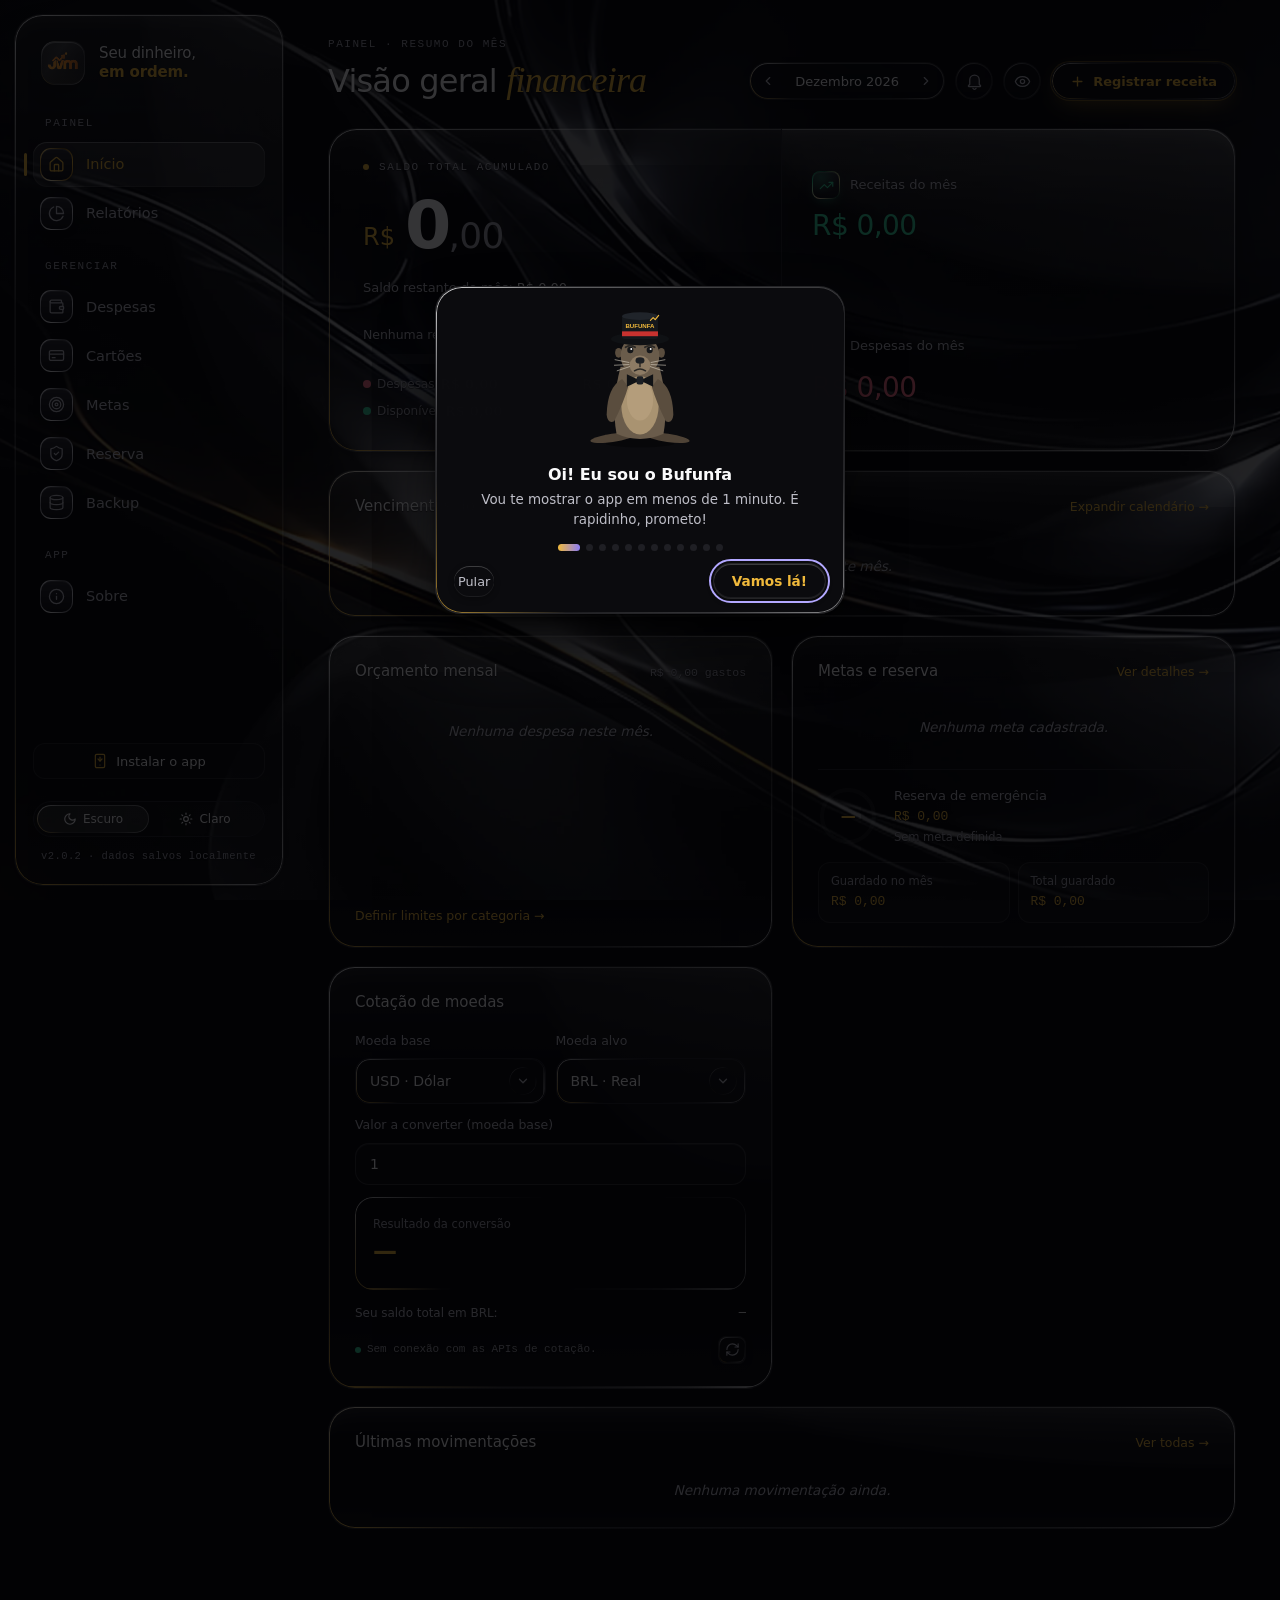
==== commit f01da332: "Versão 2.0.2 Correções no celular e na instalação do app.  - Fundo não muda mais de tamanho ao rol" ====
--- a/index.html
+++ b/index.html
@@ -2,7 +2,7 @@
 <html lang="pt-BR">
 <head>
     <meta charset="UTF-8">
-    <meta name="viewport" content="width=device-width, initial-scale=1.0">
+    <meta name="viewport" content="width=device-width, initial-scale=1.0, viewport-fit=cover">
     <!-- v17.7: segurança (CSP). Se o script em linha do <body> mudar, atualizar o hash (ver REGRAS-DO-PROJETO.md) -->
     <meta http-equiv="Content-Security-Policy" content="default-src 'self'; script-src 'self' 'sha256-Egb26+s5F1q05OHx+gTKTM736IJn8+mnJhRwFocLb10='; style-src 'self' 'unsafe-inline' https://fonts.googleapis.com; font-src 'self' https://fonts.gstatic.com; img-src 'self' data: blob: https:; connect-src 'self' https:; worker-src 'self'; manifest-src 'self'; frame-src 'self'; object-src 'none'; base-uri 'self'; form-action 'self'">
     <meta name="referrer" content="strict-origin-when-cross-origin">
@@ -93,7 +93,7 @@
     <link rel="preconnect" href="https://fonts.googleapis.com">
     <link rel="preconnect" href="https://fonts.gstatic.com" crossorigin>
     <link rel="stylesheet" href="https://fonts.googleapis.com/css2?family=Geist:wght@300;400;500;600&family=Geist+Mono:wght@400;500&family=Instrument+Serif:ital@0;1&family=Space+Grotesk:wght@500;600;700&display=swap">
-    <link rel="stylesheet" href="Controlefinanceiro.css?v=18.0">
+    <link rel="stylesheet" href="Controlefinanceiro.css?v=18.1">
     <link rel="icon" type="image/png" href="assets/logo-jvm-128.png">
     <!-- v16.6: app instalável (PWA) -->
     <link rel="manifest" href="manifest.webmanifest">
@@ -1995,7 +1995,7 @@
     <!-- Biblioteca para criar gráficos -->
 
     <!-- JavaScript do aplicativo -->
-    <script src="Controlefinanceiro.js?v=18.0"></script>
+    <script src="Controlefinanceiro.js?v=18.1"></script>
 
 </body>
 </html>
--- a/Controlefinanceiro.css
+++ b/Controlefinanceiro.css
@@ -1,2 +1,2 @@
-/* Controle Financeiro JVM v2.0.1 (build 18.0) · arquivo minificado para publicação. Não editar: o código legível fica na pasta do projeto. */
-:root{color-scheme:dark;--pagina: #050506;--fundo: #09090B;--cartao: #111114;--icone: #1C1C21;--borda: #26262B;--texto: #F4F4F5;--texto-2: #A1A1AA;--dourado: #F0B93B;--roxo: #8B7CF6;--sucesso: #34D399;--erro: #FB7185;--texto-botao: #1A1405}body.modo-claro{color-scheme:light;--pagina: #F4F2F8;--fundo: #FFFFFF;--cartao: #F6F5F9;--icone: #ECE9F3;--borda: #E1DCEB;--texto: #211A2D;--texto-2: #655B72;--dourado: #94700B;--roxo: #6D28D9;--sucesso: #047857;--erro: #BE123C;--texto-botao: #FFFFFF}*{box-sizing:border-box}body{margin:0;padding:0;font-family:Inter,sans-serif;font-size:16px;line-height:1.6;text-rendering:optimizeLegibility;color:var(--texto);background-color:var(--pagina);transition:background-color .25s ease,color .25s ease}svg{flex-shrink:0;width:18px;height:18px;fill:none;stroke:currentColor;stroke-width:2;stroke-linecap:round;stroke-linejoin:round}.icone-dourado{color:var(--dourado)}.icone-roxo{color:var(--roxo)}.icone-verde{color:var(--sucesso)}h1,h2,h3{line-height:1.3}p{margin:0 0 12px;color:var(--texto-2)}hr{display:none}::selection{color:#fff;background-color:var(--roxo)}header{display:flex;align-items:center;justify-content:space-between;gap:12px;width:100%;max-width:720px;margin:0 auto;padding:24px 16px 8px}header h1{margin:0;font-size:1.35rem;font-weight:700;letter-spacing:-.3px}header p{margin:4px 0 0;font-size:.85rem}.botao-tema{display:inline-flex;align-items:center;gap:8px;flex-shrink:0;padding:8px 12px;color:var(--texto);background-color:var(--fundo);border:1px solid var(--borda);border-radius:999px;font-size:.8rem;font-weight:500}.botao-tema:hover{background-color:var(--cartao)}.botao-tema svg{width:16px;height:16px;color:var(--dourado)}body.modo-claro .icone-sol{display:none}body:not(.modo-claro) .icone-lua{display:none}main{width:100%;max-width:720px;min-width:0;margin:0 auto;padding:16px}section{position:relative;width:100%;min-width:0;margin:0 0 40px;padding:20px 16px 24px;background-color:var(--fundo);border:1px solid var(--borda);border-radius:16px;transition:background-color .25s ease,border-color .25s ease}section h2{margin:0 0 14px;padding:0;color:var(--texto);font-size:1.15rem;font-weight:700}.periodo-despesas{color:var(--texto-2);font-size:.8rem}section h3{margin:24px 0 10px;color:var(--texto);font-size:.95rem;font-weight:700}form{margin:20px 0 0;padding:20px 0 0;border-top:1px solid var(--borda)}section h3+form{margin-top:0;padding-top:0;border-top:0}fieldset{min-width:0;margin:0;padding:0;border:0}legend{margin:0 0 14px;padding:0;color:var(--texto);font-size:.95rem;font-weight:700}label{display:block;margin:4px 0 8px;color:var(--texto);font-size:.85rem;font-weight:600}input,select,textarea{display:block;width:100%;max-width:100%;min-height:44px;margin-bottom:18px;padding:10px 12px;color:var(--texto);background-color:var(--cartao);border:1px solid var(--borda);border-radius:10px;outline:none;font-family:inherit;font-size:1rem;transition:border-color .2s ease,box-shadow .2s ease}select{cursor:pointer}select option{color:var(--texto);background-color:var(--fundo)}input[type=date],input[type=month]{cursor:pointer;color-scheme:dark}body.modo-claro input[type=date],body.modo-claro input[type=month]{color-scheme:light}@media(hover:hover){input:hover,select:hover{border-color:var(--roxo)}}input:focus-visible,select:focus-visible{border-color:var(--roxo);box-shadow:0 0 0 3px #8b7cf640}input:disabled,select:disabled{opacity:.6;cursor:not-allowed}input[type=checkbox]{display:inline-block;flex-shrink:0;width:18px;height:18px;min-height:0;margin:0;accent-color:var(--dourado)}.arquivo-oculto{position:absolute;width:1px;height:1px;min-height:0;margin:0;padding:0;opacity:0;overflow:hidden;pointer-events:none}.acoes-form{display:flex;flex-wrap:wrap;gap:10px}.acoes-form button{flex:1 1 160px}button{padding:11px 18px;color:var(--texto-botao);background-color:var(--dourado);border:1px solid transparent;border-radius:10px;font-family:inherit;font-size:.95rem;font-weight:600;cursor:pointer;transition:filter .2s ease,background-color .2s ease,border-color .2s ease}button:focus-visible,.item-menu:focus-visible{outline:2px solid var(--roxo);outline-offset:2px}button:disabled{opacity:.5;cursor:not-allowed}.acoes-form button[type=submit]{width:auto;margin-top:0}.botao-secundario{color:var(--texto);background-color:transparent;border-color:var(--borda)}.botao-secundario:hover{background-color:var(--cartao);filter:none}.link-categorias{margin:-8px 0 18px;padding:0;color:var(--dourado);background:none;border:0;font-size:.82rem;font-weight:500;text-decoration:underline}.link-categorias:hover{background:none}.resumo-despesas{display:grid;grid-template-columns:repeat(2,minmax(0,1fr));gap:12px;margin-top:4px}.card-resumo{display:flex;flex-direction:column;gap:2px;min-width:0;padding:14px;background-color:var(--cartao);border-radius:14px}.card-resumo-rotulo{margin:6px 0 0;font-size:.78rem;line-height:1.3}.card-resumo strong{display:block;color:var(--texto);font-size:1.05rem;font-weight:700;font-variant-numeric:tabular-nums;overflow-wrap:anywhere}#total-receita{color:var(--sucesso)}#total-despesa{color:var(--erro)}#saldo-disponivel-reserva,#total-aportado-mes,#total-reserva{color:var(--dourado)}.card-resumo strong.valor-negativo{color:var(--erro)}@media(min-width:560px){.resumo-mes{grid-template-columns:repeat(3,minmax(0,1fr))}}@media(max-width:559px){.resumo-mes .card-resumo:last-child{grid-column:1 / -1}}.menu-despesas{display:flex;flex-direction:column;gap:10px;margin-top:18px}.item-menu{position:relative;display:flex;align-items:center;gap:14px;width:100%;margin:0;padding:14px;color:var(--texto);background-color:var(--cartao);border:1px solid var(--borda);border-radius:14px;font-size:1rem;font-weight:400;text-align:left;cursor:pointer}.item-menu:hover{background-color:var(--cartao);filter:none}.item-menu:focus-within{outline:2px solid var(--roxo);outline-offset:-2px}.item-menu-icone{display:grid;place-items:center;flex-shrink:0;width:40px;height:40px;color:var(--dourado);background-color:var(--icone);border-radius:12px}.item-menu-texto{display:flex;flex:1;flex-direction:column;gap:2px;min-width:0}.item-menu-texto strong{font-size:.95rem;font-weight:600;line-height:1.3}.item-menu-texto span{color:var(--texto-2);font-size:.78rem;line-height:1.35}.item-menu-seta{width:16px;height:16px;color:var(--texto-2)}.tela-despesas[hidden]{display:none}.tela-despesas form{margin:0;padding:0;border:0}.cabecalho-tela{display:flex;align-items:center;gap:12px;margin-bottom:18px}.cabecalho-tela h3{margin:0;font-size:1.05rem}.botao-voltar{display:grid;place-items:center;width:36px;height:36px;padding:0;color:var(--texto);background-color:var(--icone);border:1px solid var(--borda);border-radius:10px}.botao-voltar:hover{background-color:var(--borda);filter:none}ul{margin:0;padding:0;list-style:none}.lista-despesas>li,.linha-item{display:flex;align-items:center;gap:12px;margin:0 0 10px;padding:12px;color:var(--texto);background-color:var(--cartao);border:1px solid var(--borda);border-radius:12px;line-height:1.4;overflow-wrap:anywhere}#lista-investimentos{margin-top:12px}.linha-info{display:flex;flex:1;flex-direction:column;gap:2px;min-width:0}.linha-titulo{font-size:.92rem;font-weight:600;overflow-wrap:anywhere}.linha-direita{display:flex;flex-direction:column;align-items:flex-end;gap:4px}.linha-valor{font-size:.92rem;font-weight:700;font-variant-numeric:tabular-nums;white-space:nowrap}.linha-acoes{display:flex;gap:6px}.botao-icone{display:grid;place-items:center;width:34px;height:34px;margin:0;padding:0;color:var(--texto-2);background-color:var(--icone);border:1px solid var(--borda);border-radius:10px}.botao-icone:hover{color:var(--texto);background-color:var(--borda);filter:none}.selo{margin:0;padding:2px 10px;background:transparent;border:1px solid currentColor;border-radius:999px;font-size:.7rem;font-weight:600;line-height:1.5}button.selo:hover{background:transparent;opacity:.8;filter:none}.vazio{margin:16px 0;color:var(--texto-2);font-size:.85rem;font-style:italic;text-align:center}.lista-despesas>li.vazio{display:block;background:none;border:0}.grupo-mes{margin-top:20px}.grupo-mes-topo{display:flex;align-items:baseline;justify-content:space-between;gap:12px;padding-bottom:8px;border-bottom:1px solid var(--borda)}.grupo-mes-nome{font-size:.9rem;font-weight:600}.grupo-mes-total{color:var(--texto-2);font-size:.82rem;font-variant-numeric:tabular-nums}.lista-despesas>li.item-meta{display:block}.item-meta-topo{display:flex;align-items:center;gap:12px}.item-meta-rodape{display:flex;justify-content:space-between;gap:12px;color:var(--texto-2);font-size:.76rem}.barra-progresso{width:100%;height:8px;margin:12px 0 8px;background-color:var(--borda);border-radius:999px;overflow:hidden}.barra-progresso-preenchimento{width:0;height:100%;background:linear-gradient(90deg,var(--roxo),var(--dourado));border-radius:999px;transition:width .5s ease}#graficos-resumo{display:grid;grid-template-columns:repeat(2,minmax(0,1fr));gap:12px;margin-top:12px}.card-grafico{display:flex;flex-direction:column;height:340px;min-width:0;padding:16px;background-color:var(--cartao);border-radius:14px}.card-grafico h3{margin:0 0 12px;color:var(--texto);font-size:.85rem;font-weight:600}.area-grafico{position:relative;flex:1;min-height:0}@media(max-width:600px){#graficos-resumo{grid-template-columns:1fr}}@media(max-width:360px){header h1{font-size:1.15rem}.texto-tema{display:none}.lista-despesas>li:not(.item-meta),.linha-item{flex-wrap:wrap}.lista-despesas>li .linha-acoes{justify-content:flex-end;width:100%}}@media(prefers-reduced-motion:reduce){*,*:before,*:after{scroll-behavior:auto!important;animation-duration:.01ms!important;transition-duration:.01ms!important}}.menu-lateral{display:none}main{padding-bottom:104px}section[hidden]{display:none}.barra-abas{position:fixed;right:0;bottom:0;left:0;z-index:20;display:flex;justify-content:center;padding:6px 4px calc(6px + env(safe-area-inset-bottom));background-color:var(--fundo);border-top:1px solid var(--borda)}.barra-abas-interna{display:flex;width:100%;max-width:720px}.aba{display:flex;flex:1;flex-direction:column;align-items:center;gap:3px;min-width:0;padding:6px 0;color:var(--texto-2);background:transparent;border:0;border-radius:10px;font-size:.58rem;font-weight:500;letter-spacing:-.01em;line-height:1.2}.aba svg{width:20px;height:20px}.aba:hover{background:transparent;filter:none}.aba-separador{flex-shrink:0;width:1px;margin:8px 2px;background-color:var(--borda)}.menu-marca{position:relative;display:flex;align-items:center;gap:15px;margin-bottom:4px;padding:10px 8px 22px}.menu-marca:after{content:"";position:absolute;right:8px;bottom:0;left:8px;height:2px;background:linear-gradient(90deg,var(--dourado) 0%,var(--dourado) 50%,var(--roxo) 100%);border-radius:2px;box-shadow:0 0 10px #f0b93b59}.menu-marca-icone{display:grid;place-items:center;flex-shrink:0;width:44px;height:44px;color:var(--dourado);background-color:#f0b93b1a;border:1px solid rgba(240,185,59,.38);border-radius:13px;box-shadow:0 0 18px #f0b93b29;transition:transform .25s ease,box-shadow .25s ease,color .25s ease}.menu-marca-titulo{margin:0;color:var(--texto);font-size:.95rem;font-weight:700;line-height:1.35}.menu-grupo-titulo{margin:18px 0 6px;padding:0 12px;color:var(--texto-2);font-size:.68rem;font-weight:600;letter-spacing:.08em;text-transform:uppercase}.menu-item{display:flex;align-items:center;gap:12px;width:100%;margin-bottom:2px;padding:10px 12px;color:var(--texto-2);background:transparent;border:0;border-radius:10px;font-size:.9rem;font-weight:500;text-align:left}.menu-item:hover{color:var(--texto);background-color:var(--cartao);filter:none}.menu-item.ativa{color:var(--dourado);background-color:var(--icone)}.menu-rodape .botao-tema{width:100%;justify-content:center}@media(min-width:900px){.app{display:grid;grid-template-columns:250px minmax(0,1fr);min-height:100vh}.menu-lateral{position:sticky;top:0;display:flex;flex-direction:column;height:100vh;padding:20px 14px;overflow-y:auto;background-color:var(--fundo);border-right:1px solid var(--borda)}.barra-abas,header{display:none}main>section:not(.painel-largo){max-width:760px}}.painel-grade{display:grid;grid-template-columns:1fr;gap:14px;margin-top:12px}.painel-card{min-width:0;padding:16px;background-color:var(--cartao);border-radius:14px}.painel-card form{margin:0;padding:0;border:0}.painel-card input,.painel-card select{background-color:var(--fundo)}.painel-solto{margin-top:14px}@media(min-width:900px){.painel-grade{grid-template-columns:repeat(2,minmax(0,1fr))}.painel-grade>.col-2{grid-column:1 / -1}.painel-card form{max-width:520px}}.painel-titulo{display:flex;align-items:center;gap:10px;margin-bottom:14px}.painel-titulo h3{margin:0;font-size:.95rem}.painel-extra{margin-left:auto;color:var(--texto-2);font-size:.78rem}.painel-subtitulo{margin:-8px 0 12px;font-size:.8rem}.painel-link{padding:0;color:var(--dourado);background:none;border:0;font-size:.8rem;font-weight:600}.painel-link:hover{background:none;text-decoration:underline}.painel-extra.painel-link{color:var(--dourado)}.painel-card>.painel-link{margin-top:14px}.hero-valor{display:block;margin:4px 0 6px;font-size:2rem;font-weight:700;font-variant-numeric:tabular-nums;line-height:1.2;overflow-wrap:anywhere}.icone-olho-fechado,body.ocultar-valores .icone-olho{display:none}body.ocultar-valores .icone-olho-fechado{display:block}.mascara-oculto{display:none}body.ocultar-valores .sensivel,body.ocultar-valores :is(#economia-media,#total-despesas-periodo,#sim-total,#sim-aportado,#sim-juros,#sim-ir,#sim-liquido){font-size:0!important;letter-spacing:0!important;user-select:none;filter:none!important;-webkit-text-fill-color:initial}body.ocultar-valores .sensivel>:not(.mascara-oculto),body.ocultar-valores :is(#economia-media,#total-despesas-periodo,#sim-total,#sim-aportado,#sim-juros,#sim-ir,#sim-liquido)>:not(.mascara-oculto){display:none!important}body.ocultar-valores .mascara-oculto{display:inline-flex;align-items:center;gap:.16em;white-space:nowrap;vertical-align:baseline;font-size:var(--fs-oculto, 14px)!important;line-height:1;color:var(--cor-oculto, var(--texto))!important;-webkit-text-fill-color:var(--cor-oculto, var(--texto))!important;font-weight:inherit}.mascara-oculto .mo-rs{margin-right:.2em}.mascara-oculto b{display:inline-block;width:.34em;height:.34em;border-radius:50%;background:currentColor;box-shadow:inset 0 .06em .06em #ffffff8c,0 0 .45em -.08em currentColor;animation:moEntra .4s var(--curva-entrada) both,moGota 1.8s ease-in-out infinite}.mascara-oculto b:nth-of-type(2){animation-delay:.05s,.15s}.mascara-oculto b:nth-of-type(3){animation-delay:.1s,.3s}.mascara-oculto b:nth-of-type(4){animation-delay:.15s,.45s}@keyframes moEntra{0%{opacity:0;transform:translateY(.3em) scale(.6)}to{opacity:1;transform:none}}@keyframes moGota{0%,to{translate:0 0;scale:1}50%{translate:0 -.09em;scale:1.08 .94}}@media(prefers-reduced-motion:reduce){.mascara-oculto b{animation:none}}.valor-positivo{color:var(--sucesso)}.valor-negativo,.icone-erro,.hero-sub strong.valor-negativo,.card-resumo strong.valor-negativo{color:var(--erro)}.card-resumo strong.valor-positivo{color:var(--sucesso)}.orc-linha,.meta-mini{margin-bottom:14px}.orc-valores{color:var(--texto);font-variant-numeric:tabular-nums}.orc-barra{height:6px;margin:8px 0 0}.barra-progresso-preenchimento.orc-normal{background:var(--dourado)}.barra-progresso-preenchimento.orc-estourou{background:var(--erro)}.barra-progresso-preenchimento.orc-sem-limite{background:var(--roxo)}.selo-pct{padding:2px 8px;color:var(--roxo);background-color:#8b7cf626;border-radius:999px;font-size:.72rem;font-weight:700}.reserva-mini{display:flex;align-items:baseline;justify-content:space-between;gap:12px;margin-top:4px;padding-top:12px;border-top:1px solid var(--borda);font-size:.82rem}.reserva-mini span{color:var(--texto-2)}.reserva-mini strong{color:var(--dourado);font-variant-numeric:tabular-nums}.card-resumo-linha{display:flex;align-items:center;justify-content:space-between;gap:8px}.card-resumo-linha strong{font-size:1.15rem;white-space:nowrap}.card-resumo-nota{margin:4px 0 0;font-size:.72rem;line-height:1.3}.controles-comparativo{display:flex;flex-wrap:wrap;gap:12px;margin-bottom:14px}.controles-comparativo>div{flex:1 1 140px;min-width:0}.controles-comparativo select{margin-bottom:0}.controles-comparativo>div[hidden]{display:none}.area-comparativo{flex:none;height:300px}@media(min-width:900px){.area-comparativo{height:360px}}.tabela-rolagem{overflow-x:auto}table{width:100%;border-collapse:collapse;font-size:.85rem;font-variant-numeric:tabular-nums}th,td{padding:10px 6px;border-bottom:1px solid var(--borda);text-align:right;white-space:nowrap}th:first-child,td:first-child{text-align:left}th.col-receita,td.col-receita{color:var(--sucesso)}th.col-despesa,td.col-despesa{color:var(--erro)}tfoot td{font-weight:700;border-top:1px solid var(--texto-2);border-bottom:0}.tela-despesas .form-despesa+.lista-despesas{margin-top:16px}@media(max-width:480px){table{font-size:.76rem}th,td{padding:10px 4px}}.app-conteudo{min-width:0}.botao-receita{display:inline-flex;align-items:center;gap:8px;flex-shrink:0;padding:11px 18px;border-radius:12px;font-size:.88rem;font-weight:700;white-space:nowrap}@media(max-width:520px){.botao-receita{justify-content:center;width:100%}}.modal{position:fixed;inset:0;z-index:50;display:flex;align-items:center;justify-content:center;padding:16px;overflow-y:auto;background-color:#0000009e}.modal[hidden]{display:none}.modal-caixa{width:100%;max-width:460px;margin:auto;padding:20px;background-color:var(--fundo);border:1px solid var(--borda);border-radius:16px;box-shadow:0 20px 60px #00000073}.modal-topo{display:flex;align-items:center;gap:10px;margin-bottom:18px}.modal-topo h3{flex:1;margin:0;font-size:1rem}.modal form{margin:0;padding:0;border:0}.link-excluir{display:block;margin:14px auto 0;color:var(--erro)}body.modal-aberto{overflow:hidden}.cabecalho-tela h2{margin:0;font-size:1.15rem}.selo-pct.selo-dourado{color:var(--dourado);background-color:#f0b93b26}.lista-resumo{margin-top:0}.lista-resumo>li.vazio{justify-content:center}#reserva-meta-bloco[hidden]{display:none}#reserva-meta-bloco .meta-mini{margin-bottom:0}.grade-campos{display:grid;grid-template-columns:repeat(2,minmax(0,1fr));gap:0 12px}@media(max-width:480px){.grade-campos{grid-template-columns:1fr}}.sim-rent-topo{display:flex;align-items:baseline;justify-content:space-between;gap:12px}.sim-rent-valor{color:var(--dourado);font-size:.85rem;font-weight:700}input[type=range]{height:24px;min-height:0;padding:0;background:transparent;border:0;accent-color:var(--dourado);cursor:pointer}.rotulo-campo{margin:0 0 8px;color:var(--texto);font-size:.85rem;font-weight:600}.chips-prazo{display:flex;flex-wrap:wrap;gap:10px;margin-bottom:18px}.chip{display:inline-flex;align-items:center;gap:8px;margin:0;padding:8px 14px;background-color:var(--cartao);border:1px solid var(--borda);border-radius:999px;font-size:.82rem;font-weight:500;cursor:pointer}.chip input{display:inline-block;width:16px;height:16px;min-height:0;margin:0;padding:0;accent-color:var(--dourado)}.sim-ajuda{margin:-8px 0 16px;font-size:.78rem}.sim-resultado{margin-top:6px;padding:16px;background-color:var(--pagina);border:1px solid var(--borda);border-radius:14px}.sim-rotulo{display:block;color:var(--texto-2);font-size:.72rem;font-weight:600;letter-spacing:.08em;text-transform:uppercase}.sim-total{display:block;margin:6px 0 4px;color:var(--sucesso);font-size:1.8rem;font-weight:700;font-variant-numeric:tabular-nums;line-height:1.2;overflow-wrap:anywhere}.sim-resultado .sim-ajuda{margin:0 0 12px}.sim-detalhes{display:flex;flex-wrap:wrap;justify-content:space-between;gap:6px 16px;padding-top:12px;border-top:1px solid var(--borda);color:var(--texto-2);font-size:.82rem}.sim-detalhes strong{color:var(--texto);font-variant-numeric:tabular-nums}.sim-detalhes strong.valor-positivo{color:var(--sucesso)}.painel-cabecalho{display:flex;align-items:center;justify-content:space-between;gap:12px;margin-bottom:14px;padding:16px;background-color:var(--cartao);border:1px solid var(--borda);border-radius:14px}.painel-cabecalho h2{margin:0 0 2px;font-size:1.1rem}.painel-cabecalho p{margin:0;font-size:.8rem}.comp-topo{display:flex;align-items:flex-start;justify-content:space-between;gap:12px;margin-bottom:14px}.comp-topo-texto{flex:1;min-width:0}.comp-topo .painel-titulo{margin-bottom:4px}.comp-topo .painel-subtitulo{margin:0}.select-ano{flex-shrink:0;width:auto;min-width:112px;min-height:40px;margin:0;padding:8px 12px;font-size:.88rem}.receita-saldo-atual{margin:-6px 0 16px;color:var(--texto-2);font-size:.82rem}.receita-saldo-atual strong{color:var(--sucesso)}.botao-ajustar{color:var(--texto);background-color:var(--icone);border-color:var(--borda)}.botao-ajustar:hover{background-color:var(--borda);filter:none}.receita-dica{margin:12px 0 0;font-size:.78rem;text-align:center}#acoes-receita-existente[hidden],.acoes-form[hidden],#acoes-receita-nova[hidden]{display:none}.botao-com-icone{display:inline-flex;align-items:center;justify-content:center;gap:8px;line-height:1.25;text-align:left}#acoes-receita-existente .acoes-form button{flex:1 1 calc(50% - 4px);min-height:0;padding:8px 10px;font-size:.8rem;line-height:1.2}#acoes-receita-existente .acoes-form button svg{width:16px;height:16px}#acoes-receita-existente .acoes-form #cancelar-receita-2{flex-basis:100%}#acoes-receita-existente .receita-dica{margin-top:10px;font-size:.72rem}.item-menu-icone.tom-roxo{color:var(--roxo)}.item-menu-icone.tom-verde,.nota-positiva{color:var(--sucesso)}.nota-negativa{color:var(--erro)}.cabecalho-reserva{flex-wrap:wrap}.cabecalho-reserva h2{display:flex;align-items:center;gap:8px}.cabecalho-reserva h2 svg{width:22px;height:22px}.seletor-mes{display:inline-flex;align-items:center;gap:6px;margin:0;padding:4px 8px 4px 12px;color:var(--dourado);background-color:var(--fundo);border:1px solid var(--borda);border-radius:12px}.seletor-mes select{width:auto;min-height:0;margin:0;padding:6px 4px;color:var(--texto);background-color:transparent;border:0;font-size:.85rem;font-weight:500}.subtitulo-tela{margin:-6px 0 16px;font-size:.82rem}.config-box{margin:0 0 18px;padding:14px;background-color:var(--cartao);border:1px solid var(--borda);border-radius:12px}.config-box[hidden]{display:none}.config-box input,.config-box select{margin-bottom:12px;background-color:var(--fundo)}.config-box label{font-size:.8rem}.config-titulo{display:flex;align-items:center;gap:8px;margin:0 0 12px;color:var(--dourado);font-size:.8rem;font-weight:700}.config-titulo svg{width:16px;height:16px}.config-titulo.config-verde{color:var(--sucesso)}.config-nota{margin:0;font-size:.72rem;font-style:italic}.config-nota strong{color:var(--texto)}.api-fonte{display:flex;flex-wrap:wrap;align-items:center;justify-content:space-between;gap:6px 12px;padding:10px 12px;background-color:var(--fundo);border:1px solid var(--borda);border-radius:10px;font-size:.78rem}.api-fonte strong{color:var(--texto)}.api-fonte-taxa{color:var(--dourado);font-size:.74rem;font-weight:700}.rotulo-com-selo{display:flex;flex-wrap:wrap;align-items:center;justify-content:space-between;gap:4px 8px;margin:4px 0 8px}.rotulo-com-selo label{margin:0}.selo-recomendado{padding:2px 10px;color:var(--dourado);background-color:#f0b93b1f;border:1px solid var(--dourado);border-radius:999px;font-size:.66rem;font-weight:600;white-space:nowrap}.campo-icone{position:relative}.campo-icone svg{position:absolute;top:14px;left:12px;width:16px;height:16px;color:var(--texto-2)}.campo-icone input{padding-left:36px}.botao-com-icone svg{width:18px;height:18px}form button.botao-com-icone[type=submit]{display:flex}.barra-cotacoes{display:flex;align-items:center;justify-content:space-between;gap:12px;margin-bottom:12px}.item-investimento{flex-wrap:wrap}.item-investimento .linha-info{flex-basis:55%}.selo-api{display:inline-block;width:fit-content;max-width:100%;margin-top:4px;padding:2px 10px;color:var(--texto-2);border:1px solid var(--borda);border-radius:999px;font-size:.68rem;overflow-wrap:anywhere}.botao-detalhe{width:100%;margin-top:14px;color:var(--dourado);background-color:transparent;border:1px solid var(--dourado);font-size:.85rem}.botao-detalhe:hover{background-color:#f0b93b1a;filter:none}form .botao-detalhe{margin-top:14px}.sim-detalhe{position:relative;margin-top:16px;padding:18px 14px 14px;background-color:var(--cartao);border:1px solid var(--borda);border-radius:14px}.sim-detalhe[hidden]{display:none}.selo-consulta{position:absolute;top:-1px;right:12px;padding:2px 10px;color:var(--dourado);background-color:var(--fundo);border:1px solid var(--dourado);border-top:0;border-radius:0 0 8px 8px;font-size:.58rem;font-weight:700;letter-spacing:.06em;text-transform:uppercase}.sim-detalhe-topo{display:flex;flex-wrap:wrap;align-items:flex-start;justify-content:space-between;gap:12px;margin:6px 0 14px}.sim-detalhe-titulo{display:flex;align-items:center;gap:8px;margin:0 0 4px;color:var(--dourado);font-size:.92rem}.sim-detalhe-topo .sim-ajuda{margin:0}.sim-mes-box{display:flex;align-items:center;gap:6px;padding:2px 8px 2px 12px;background-color:var(--fundo);border:1px solid var(--borda);border-radius:12px}.sim-mes-box label{margin:0;color:var(--texto-2);font-size:.78rem;white-space:nowrap}.sim-mes-box select{width:auto;min-height:0;margin:0;padding:8px 4px;background-color:transparent;border:0;font-size:.82rem;font-weight:600}.sim-stats{display:grid;grid-template-columns:repeat(2,minmax(0,1fr));gap:10px}@media(min-width:700px){.sim-stats{grid-template-columns:repeat(4,minmax(0,1fr))}}.sim-stat{display:flex;flex-direction:column;gap:2px;min-width:0;padding:12px;background-color:var(--fundo);border:1px solid var(--borda);border-radius:12px}.sim-stat-destaque{border-color:var(--dourado)}.sim-stat-rotulo{color:var(--texto-2);font-size:.68rem;font-weight:600}.sim-stat-valor{font-size:1.02rem;font-variant-numeric:tabular-nums;overflow-wrap:anywhere}.sim-stat-valor.valor-dourado{color:var(--dourado)}.sim-stat-nota{color:var(--texto-2);font-size:.64rem}.sim-grafico{margin-top:14px;padding:14px;background-color:var(--fundo);border:1px solid var(--borda);border-radius:12px}.sim-grafico-titulo{margin:0 0 8px;color:var(--texto);font-size:.72rem;font-weight:700;letter-spacing:.05em;text-transform:uppercase}.area-sim{flex:none;height:260px}#sim-tabela-wrap{max-height:380px;margin-top:12px;overflow-y:auto}.linha-destacada td{background-color:#f0b93b1f}.opcoes-pagamento{display:grid;grid-template-columns:repeat(3,minmax(0,1fr));gap:8px;margin-bottom:14px}.opcao-pagamento{display:flex;align-items:flex-start;gap:8px;margin:0;padding:10px;background-color:var(--cartao);border:1px solid var(--borda);border-radius:12px;cursor:pointer}.opcao-pagamento input{display:inline-block;flex-shrink:0;width:16px;height:16px;min-height:0;margin:2px 0 0;padding:0;accent-color:var(--dourado)}.opcao-pagamento:has(input:checked){background-color:#f0b93b14;border-color:var(--dourado)}.opcao-texto{display:flex;flex-direction:column;gap:2px;min-width:0}.opcao-texto strong{font-size:.8rem;line-height:1.2}.opcao-texto span{color:var(--texto-2);font-size:.66rem;font-weight:400;line-height:1.25}.valor-parcela{display:block;color:var(--texto);font-size:.95rem;font-variant-numeric:tabular-nums}.linha-titulo-selo{display:flex;flex-wrap:wrap;align-items:center;gap:4px 8px}.selo-cartao{padding:1px 8px;color:var(--roxo);background-color:#8b7cf624;border:1px solid rgba(139,124,246,.45);border-radius:6px;font-size:.66rem;font-weight:600;white-space:nowrap}.faixa-vencimentos{display:flex;gap:10px;padding-bottom:6px;overflow-x:auto}.vencimento{display:flex;flex:0 0 168px;flex-direction:column;gap:2px;min-width:0;padding:10px 12px;background-color:var(--fundo);border:1px solid var(--borda);border-radius:12px}.venc-pago{color:var(--sucesso)}.venc-pendente{color:var(--dourado)}.calendario{display:grid;grid-template-columns:repeat(7,minmax(0,1fr));gap:4px;margin-top:12px}.calendario[hidden]{display:none}.cal-semana{color:var(--texto-2);font-size:.7rem;font-weight:600;text-align:center}.cal-dia{display:flex;flex-direction:column;justify-content:space-between;gap:2px;min-height:50px;min-width:0;padding:4px 5px;background-color:var(--fundo);border:1px solid var(--borda);border-radius:8px;font-size:.72rem}.cal-tem{border-color:var(--dourado)}.cal-valor{font-size:.6rem;font-weight:700;overflow:hidden;text-overflow:ellipsis}.selo-variacao{margin-left:auto;padding:2px 8px;border-radius:6px;font-size:.7rem;font-weight:700}.selo-variacao[hidden]{display:none}.variacao-alta{color:var(--sucesso);background-color:#34d3991f}.variacao-baixa{color:var(--erro);background-color:#fb71851f}.cot-resultado{margin-bottom:12px;padding:14px;background-color:var(--fundo);border:1px solid var(--borda);border-radius:12px;text-align:center}.cot-rotulo{display:block;color:var(--texto-2);font-size:.68rem;font-weight:600;letter-spacing:.06em;text-transform:uppercase}.cot-valor{display:block;margin:4px 0;color:var(--texto);font-size:1.35rem;font-variant-numeric:tabular-nums;overflow-wrap:anywhere}.cot-saldo{display:flex;flex-wrap:wrap;justify-content:space-between;gap:4px 12px;margin:0 0 10px;font-size:.8rem}#despesa-recorrente{display:none}input.dp-nativo{position:absolute;bottom:0;left:0;width:1px;height:1px;min-height:0;margin:0;padding:0;border:0;opacity:0;pointer-events:none}.dp-botao{display:flex;align-items:center;gap:10px;width:100%;min-height:44px;margin:0 0 18px;padding:10px 12px;color:var(--texto);background-color:var(--cartao);border:1px solid var(--borda);border-radius:10px;font-family:inherit;font-size:1rem;font-weight:400;text-align:left;cursor:pointer;transition:border-color .2s ease,box-shadow .2s ease}.dp-botao svg{flex-shrink:0;width:18px;height:18px;color:var(--dourado)}.dp-botao[aria-expanded=true],.dp-botao:focus-visible{border-color:var(--roxo);box-shadow:0 0 0 3px #8b7cf640;outline:none}.dp-botao.dp-invalido{border-color:var(--erro)}@media(hover:hover){.dp-botao:hover{border-color:var(--roxo);filter:none}}.dp-texto.dp-vazio{color:var(--texto-2)}.painel-card .dp-botao,.config-box .dp-botao{background-color:var(--fundo)}.dp-janela{position:fixed;z-index:4000;width:min(296px,calc(100vw - 16px));padding:12px;color:var(--texto);background-color:var(--cartao);border:1px solid var(--borda);border-radius:14px;box-shadow:0 16px 40px #00000080}.dp-cabecalho{display:flex;align-items:center;justify-content:space-between;gap:6px;margin-bottom:8px}.dp-janela button{margin:0;font-family:inherit;cursor:pointer}.dp-seta{display:flex;align-items:center;justify-content:center;width:32px;height:32px;padding:0;color:var(--texto-2);background-color:transparent;border:0;border-radius:8px}.dp-seta svg{width:18px;height:18px}.dp-seta:hover,.dp-titulo:hover:not(:disabled){color:var(--texto);background-color:var(--fundo);filter:none}.dp-titulo{display:flex;flex:1;align-items:center;justify-content:center;gap:6px;padding:6px 10px;color:var(--texto);background-color:transparent;border:0;border-radius:8px;font-size:.92rem;font-weight:600}.dp-titulo:disabled{cursor:default;opacity:1}.dp-titulo svg{width:16px;height:16px;color:var(--dourado)}.dp-dias{display:grid;grid-template-columns:repeat(7,1fr);gap:2px}.dp-sigla{padding:4px 0;color:var(--texto-2);font-size:.7rem;font-weight:600;text-align:center}.dp-dia,.dp-mes{color:var(--texto);background-color:transparent;border:0;border-radius:8px;font-size:.85rem;font-weight:400}.dp-dia{aspect-ratio:1;padding:0;border-radius:50%}.dp-dia:hover,.dp-mes:hover{background-color:var(--fundo);filter:none}.dp-hoje{box-shadow:inset 0 0 0 1px var(--dourado)}.dp-janela .dp-escolhido,.dp-janela .dp-escolhido:hover{color:#1a1400;background-color:var(--dourado);font-weight:700}.dp-meses{display:grid;grid-template-columns:repeat(4,1fr);gap:4px}.dp-mes{padding:9px 0;text-transform:lowercase}.dp-rodape{display:flex;justify-content:space-between;margin-top:8px;padding-top:8px;border-top:1px solid var(--borda)}.dp-atalho{padding:4px 8px;color:var(--dourado);background-color:transparent;border:0;border-radius:6px;font-size:.78rem;font-weight:600}.dp-atalho:hover{background-color:var(--fundo);filter:none}.dp-atalho-limpar{color:var(--texto-2)}.painel-cabecalho h2{display:flex;align-items:center;gap:8px}.painel-cabecalho h2 svg{flex-shrink:0;width:22px;height:22px}.painel-cabecalho-texto{min-width:0}.painel-cabecalho .periodo-despesas{white-space:nowrap}#card-cotacao .cot-rodape{margin-top:auto}@media(min-width:700px){.faixa-vencimentos{display:grid;grid-template-columns:repeat(auto-fill,minmax(190px,1fr));overflow:visible}.vencimento{flex:none}}.painel-trio .painel-titulo .periodo-despesas{margin-left:auto;font-size:.72rem;white-space:nowrap}#card-cotacao select{padding:10px 6px;font-size:.9rem}.cs{position:relative;display:block}select.cs-nativo{position:absolute;bottom:0;left:0;width:1px;height:1px;min-height:0;margin:0;padding:0;border:0;opacity:0;pointer-events:none}.cs-botao{display:flex;align-items:center;gap:10px;width:100%;min-height:44px;margin:0 0 18px;padding:10px 12px;color:var(--texto);background-color:var(--cartao);border:1px solid var(--borda);border-radius:10px;font-family:inherit;font-size:1rem;font-weight:400;text-align:left;cursor:pointer;transition:border-color .2s ease,box-shadow .2s ease}.cs-botao>svg{flex-shrink:0;width:18px;height:18px;color:var(--dourado)}.cs-botao>.cs-seta{width:16px;height:16px;transition:transform .2s ease}.cs-botao[aria-expanded=true]>.cs-seta{transform:rotate(180deg)}.cs-botao[aria-expanded=true],.cs-botao:focus-visible{border-color:var(--roxo);box-shadow:0 0 0 3px #8b7cf640;outline:none}.cs-botao:disabled{opacity:.6;cursor:not-allowed}@media(hover:hover){.cs-botao:hover:not(:disabled){border-color:var(--roxo);filter:none}}.cs-texto{flex:1;min-width:0;overflow:hidden;text-overflow:ellipsis;white-space:nowrap}.painel-card .cs-botao,.config-box .cs-botao{background-color:var(--fundo)}.config-box .cs-botao{margin-bottom:12px}.controles-comparativo .cs-botao{margin-bottom:0}.cs-compacto{display:inline-block;flex-shrink:0}.cs-compacto .cs-botao{width:auto;min-width:128px;min-height:40px;margin:0;padding:8px 12px;font-size:.88rem}.cs-plano{display:inline-block}.cs-plano .cs-botao{width:auto;min-height:0;margin:0;padding:6px 4px;background-color:transparent;border:0;box-shadow:none;font-size:.85rem;font-weight:500}.sim-mes-box .cs-botao{padding:8px 4px;font-size:.82rem;font-weight:600}.cs-janela{position:fixed;z-index:4000;padding:6px;color:var(--texto);background-color:var(--cartao);border:1px solid var(--borda);border-radius:14px;box-shadow:0 16px 40px #00000080;overflow-y:auto;overscroll-behavior:contain;scrollbar-color:var(--borda) transparent;scrollbar-width:thin}.cs-item{display:block;width:100%;margin:0;padding:9px 12px;color:var(--texto);background-color:transparent;border:0;border-radius:8px;font-family:inherit;font-size:.88rem;font-weight:400;text-align:left;cursor:pointer}.cs-item:hover:not(:disabled),.cs-item:focus-visible{background-color:var(--fundo);outline:none;filter:none}.cs-janela .cs-escolhido,.cs-janela .cs-escolhido:hover:not(:disabled),.cs-janela .cs-escolhido:focus-visible{color:#1a1400;background-color:var(--dourado);font-weight:700}.cs-item:disabled{opacity:.4;cursor:not-allowed}.cs-grupo{padding:10px 12px 4px;color:var(--texto-2);font-size:.66rem;font-weight:700;letter-spacing:.06em;text-transform:uppercase}.dp-seta:disabled{opacity:.3;cursor:default}#card-cotacao label{margin:2px 0 6px}#card-cotacao input{min-height:40px;margin-bottom:10px}#card-cotacao .cs-botao{min-height:40px;margin-bottom:10px;padding:8px;font-size:.9rem}.cot-resultado{margin-bottom:8px;padding:10px}.cot-valor{margin:2px 0;font-size:1.2rem}.cot-saldo{margin-bottom:6px}.barra-progresso-preenchimento{background:linear-gradient(90deg,#5b21b6 0%,#7c3aed 30%,#a855f7 58%,var(--dourado) 100%)}.dialogo-fundo{position:fixed;inset:0;z-index:3500;display:flex;align-items:center;justify-content:center;padding:16px;background-color:#0000009e;backdrop-filter:blur(3px);animation:dialogo-fundo-entrada .18s ease}body.dialogo-ativo{overflow:hidden}.dialogo{width:min(420px,100%);max-height:calc(100vh - 32px);padding:20px;color:var(--texto);background-color:var(--cartao);border:1px solid var(--borda);border-radius:18px;box-shadow:0 24px 60px #0000008c;overflow-y:auto;animation:dialogo-entrada .2s ease}.dialogo-icone{display:flex;flex-shrink:0;align-items:center;justify-content:center;width:46px;height:46px;color:var(--dourado);background-color:#f0b93b1a;border:1px solid rgba(240,185,59,.4);border-radius:12px}.dialogo-icone svg{width:22px;height:22px;fill:none;stroke:currentColor;stroke-linecap:round;stroke-linejoin:round;stroke-width:2}.dialogo-icone.tom-perigo,.dialogo-icone.tom-erro{color:var(--erro);background-color:#fb71851a;border-color:#fb718566}.dialogo-icone.tom-sucesso{color:var(--sucesso);background-color:#34d3991a;border-color:#34d39966}.dialogo-icone.tom-pausa{color:var(--roxo);background-color:#8b7cf61f;border-color:#8b7cf673}.dialogo-titulo{margin:0 0 6px;color:var(--texto);font-size:1.05rem}.dialogo-mensagem{margin:0;color:var(--texto-2);font-size:.88rem;line-height:1.5;white-space:pre-line;overflow-wrap:anywhere}.dialogo-campos{margin:16px 0 0;padding:0;border:0}.dialogo-campos label{margin:4px 0 6px;font-size:.8rem}.dialogo-campos input,.dialogo-campos select,.dialogo-campos .dp-botao,.dialogo-campos .cs-botao{margin-bottom:12px;background-color:var(--fundo)}.dialogo-erro{display:none;margin:0 0 4px;color:var(--erro);font-size:.8rem}.dialogo-erro.visivel{display:block}.dialogo-botao{width:auto;min-height:42px;margin:0;padding:10px 20px;border-radius:10px;font-size:.9rem;font-weight:600}.dialogo-cancelar{color:var(--texto);background-color:transparent;border:1px solid var(--borda)}.dialogo-cancelar:hover{background-color:var(--fundo);filter:none}.dialogo-confirmar{color:var(--texto-botao);background-color:var(--dourado);border:1px solid var(--dourado)}.dialogo-confirmar.perigo{color:#2a0710;background-color:var(--erro);border-color:var(--erro)}@media(max-width:420px){.dialogo-acoes{flex-direction:column-reverse}.dialogo-botao{width:100%}}@keyframes dialogo-fundo-entrada{0%{opacity:0}to{opacity:1}}@keyframes dialogo-entrada{0%{opacity:0;transform:translateY(10px) scale(.97)}to{opacity:1;transform:none}}.selo-pausada{color:#60a5fa}body.modo-claro .selo-pausada{color:#2563eb}.selo-pulada{color:var(--texto-2)}.linha-pausada .linha-info,.linha-pausada .linha-direita .linha-valor{opacity:.55}.linha-pausada .linha-valor{text-decoration:line-through}.botao-icone.botao-pausar-ativo{--cor-acao: var(--texto-2)}.botao-icone.botao-retomar{--cor-acao: var(--sucesso)}.botao-icone.botao-icone-editar{--cor-acao: var(--dourado)}.botao-icone.botao-icone-excluir{--cor-acao: var(--erro)}.botao-icone.botao-pausar-ativo,.botao-icone.botao-retomar,.botao-icone.botao-icone-editar,.botao-icone.botao-icone-excluir{color:var(--cor-acao);background-color:var(--icone);border:1px solid var(--cor-acao)}.botao-icone.botao-pausar-ativo:hover,.botao-icone.botao-retomar:hover,.botao-icone.botao-icone-editar:hover,.botao-icone.botao-icone-excluir:hover{color:var(--cor-acao);background-color:var(--borda);filter:brightness(1.2)}.card-clicavel{position:relative;cursor:pointer;transition:border-color .2s ease,background-color .2s ease}@media(hover:hover){.card-clicavel:hover{background-color:var(--borda)}}.dialogo.dialogo-largo{width:min(540px,100%)}.detalhe-corpo{margin-top:16px}.detalhe-lista{display:flex;flex-direction:column;gap:8px;max-height:min(52vh,380px);margin:0;padding:0 2px 0 0;list-style:none;overflow-y:auto;scrollbar-color:var(--borda) transparent;scrollbar-width:thin}.detalhe-item{display:flex;align-items:center;gap:12px;padding:10px 12px;background-color:var(--fundo);border:1px solid var(--borda);border-radius:12px}.detalhe-apagado{opacity:.55}.detalhe-apagado .detalhe-valor{text-decoration:line-through}.detalhe-icone{display:flex;flex-shrink:0;align-items:center;justify-content:center;width:34px;height:34px;border-radius:10px}.detalhe-icone svg{width:17px;height:17px;fill:none;stroke:currentColor;stroke-linecap:round;stroke-linejoin:round;stroke-width:2}.detalhe-icone.tom-receita{color:var(--sucesso);background-color:#34d3991f}.detalhe-icone.tom-despesa{color:var(--dourado);background-color:#f0b93b1f}.detalhe-textos{display:flex;flex:1;flex-direction:column;gap:2px;min-width:0}.detalhe-titulo{display:flex;flex-wrap:wrap;align-items:center;gap:4px 8px}.detalhe-titulo strong{font-size:.9rem;overflow-wrap:anywhere}.detalhe-textos small{color:var(--texto-2);font-size:.72rem}.detalhe-selo{padding:1px 8px;border:1px solid currentColor;border-radius:999px;font-size:.62rem;font-weight:600;white-space:nowrap}.detalhe-selo.selo-cartao{color:var(--roxo);border-color:#8b7cf673}.detalhe-selo.selo-recorrente{color:var(--texto-2);border-color:var(--borda)}.detalhe-valor{flex-shrink:0;font-size:.95rem;font-variant-numeric:tabular-nums;font-weight:700}.detalhe-valor.valor-receita{color:var(--sucesso)}.detalhe-valor.valor-despesa{color:var(--erro)}.detalhe-total{display:flex;align-items:center;justify-content:space-between;gap:12px;margin-top:12px;padding-top:12px;border-top:1px solid var(--borda);font-size:.85rem}.detalhe-total span{color:var(--texto-2)}.detalhe-total strong{font-size:1.1rem}.detalhe-vazio{margin:0;padding:18px 12px;color:var(--texto-2);background-color:var(--fundo);border:1px dashed var(--borda);border-radius:12px;font-size:.85rem;text-align:center}.vencimento{flex:0 0 232px;gap:8px}.vc-ponto{flex-shrink:0;width:7px;height:7px;background-color:currentColor;border-radius:50%}@media(min-width:700px){.faixa-vencimentos{grid-template-columns:repeat(auto-fill,minmax(232px,1fr))}}.cal-dia{min-height:58px}.cal-dia.cal-tem{cursor:pointer}.cal-dia.cal-tem:hover,.cal-dia.cal-ativa{background-color:#f0b93b14}.cal-dia:focus-visible{outline:2px solid var(--roxo)}.cal-resumo{display:flex;flex-direction:column;gap:1px;min-width:0}.cal-nome{overflow:hidden;color:var(--texto);font-size:.64rem;font-weight:600;text-overflow:ellipsis;white-space:nowrap}@media(max-width:640px){.cal-nome{display:none}}.cal-dica{position:fixed;z-index:4200;width:min(290px,calc(100vw - 16px));padding:12px;color:var(--texto);background-color:var(--cartao);border:1px solid var(--borda);border-radius:14px;box-shadow:0 16px 40px #00000080;pointer-events:none}.cal-dica-titulo{margin-bottom:8px;color:var(--dourado);font-size:.72rem;font-weight:700;letter-spacing:.06em;text-transform:uppercase}.cal-dica-lista{display:flex;flex-direction:column;gap:6px;margin:0;padding:0;list-style:none}.cal-dica-lista li{display:flex;align-items:center;gap:10px;padding:8px 10px;background-color:var(--fundo);border:1px solid var(--borda);border-radius:10px}.cal-dica-textos{display:flex;flex:1;flex-direction:column;min-width:0}.cal-dica-textos strong{overflow:hidden;font-size:.82rem;text-overflow:ellipsis;white-space:nowrap}.cal-dica-textos small{color:var(--texto-2);font-size:.68rem}.cal-dica-valor{flex-shrink:0;font-size:.82rem;font-weight:700;font-variant-numeric:tabular-nums}.cal-dica-total{display:flex;align-items:center;justify-content:space-between;margin-top:8px;padding-top:8px;border-top:1px solid var(--borda);color:var(--texto-2);font-size:.74rem}.cal-dica-total strong{color:var(--texto);font-size:.9rem}.menu-marca-cifrao{display:inline-block;cursor:pointer;transform-origin:50% 80%}.menu-marca-cifrao.ativo{animation:cifrao-balanca .6s ease-in-out infinite}@keyframes cifrao-balanca{0%,to{transform:rotate(0)}25%{transform:rotate(-16deg) scale(1.2)}75%{transform:rotate(16deg) scale(1.2)}}.nota-chuva{position:absolute;top:0;z-index:5;font-size:1.05rem;line-height:1;pointer-events:none;opacity:0;animation:nota-cai 1.3s ease-in forwards}@keyframes nota-cai{0%{opacity:0;transform:translate(0) rotate(0)}12%{opacity:1}55%{opacity:1}to{opacity:0;transform:translate(var(--desvio, 0),var(--queda, 30px)) rotate(var(--giro, 40deg))}}.nota-chuva.sumindo{transition:opacity .2s ease;opacity:0!important}@media(prefers-reduced-motion:reduce){.menu-marca-cifrao.ativo{animation:none}.nota-chuva{display:none}}.menu-rodape .menu-sobre{margin-bottom:0}header .header-acoes{display:flex;align-items:center;gap:8px}.botao-sobre{padding:8px 10px}.botao-sobre.ativa{border-color:var(--dourado)}.botao-sobre span{display:none}.mascote{stroke:none;display:block;width:100%;height:100%;overflow:visible}.mascote .m-tablet,.mascote .m-moeda{display:none}.mascote.m-apontar .m-tablet,.mascote.m-moeda .m-moeda{display:block}.m-corpo{transform-origin:80px 190px;animation:m-respira 3.6s ease-in-out infinite}.m-cabeca{animation:m-cabeca 4.2s ease-in-out infinite}.m-olhos{animation:m-pisca 5s infinite}.m-braco-e{transform:rotate(7deg)}.m-braco-d{transform:rotate(-7deg)}.m-acenar .m-braco-e{animation:m-acena-e 1.1s ease-in-out infinite}.m-acenar .m-braco-d{animation:m-acena-d 1.1s ease-in-out infinite -.85s}.m-apontar .m-braco-e{transform:rotate(var(--ang-braco, 90deg));animation:m-aponta 1.2s ease-in-out infinite}.m-apontar .m-braco-d{transform:rotate(-22deg)}.m-moeda .m-braco-d{transform:rotate(-38deg);animation:m-moeda 1.6s ease-in-out infinite}.mascote{--fim-e: 7deg;--fim-d: -7deg}.mascote.m-acenar{--fim-e: 118deg;--fim-d: -126.6deg}.mascote.m-apontar{--fim-e: var(--ang-braco, 90deg);--fim-d: -22deg}.mascote.m-moeda{--fim-d: -38deg}@keyframes m-respira{0%,to{transform:scale(1)}50%{transform:scale(1.015,1.03)}}@keyframes m-cabeca{0%,to{transform:rotate(-2.5deg) translateY(0)}50%{transform:rotate(2.5deg) translateY(-2px)}}@keyframes m-pisca{0%,92%,to{transform:scaleY(1)}95%{transform:scaleY(.1)}}@keyframes m-acena-e{0%,to{transform:rotate(118deg)}50%{transform:rotate(138deg)}}@keyframes m-acena-d{0%,to{transform:rotate(-118deg)}50%{transform:rotate(-138deg)}}@keyframes m-aponta{0%,to{transform:rotate(var(--ang-braco, 90deg))}50%{transform:rotate(calc(var(--ang-braco, 90deg) - 9deg))}}@keyframes m-moeda{0%,to{transform:rotate(-38deg)}50%{transform:rotate(-30deg)}}@media(prefers-reduced-motion:reduce){.m-corpo,.m-cabeca,.m-olhos,.m-acenar .m-braco-e,.m-acenar .m-braco-d,.m-apontar .m-braco-e,.m-moeda .m-braco-d{animation:none!important}.m-acenar .m-braco-e{transform:rotate(125deg)}.m-acenar .m-braco-d{transform:rotate(-125deg)}}.sb-hero{display:flex;align-items:center;gap:20px;margin-bottom:14px;padding:20px;background:linear-gradient(135deg,#f0b93b1a,#8b7cf61a),var(--cartao);border:1px solid var(--borda);border-radius:16px}.sb-hero-mascote{flex-shrink:0;width:132px;height:152px}.sb-hero-texto{min-width:0}.sb-hero-texto h3{margin:8px 0 4px;font-size:1.3rem}.sb-hero-texto p{margin:0 0 14px;font-size:.88rem}.sb-selo{display:inline-flex;align-items:center;gap:6px;padding:3px 11px;color:var(--dourado);background-color:#f0b93b24;border-radius:999px;font-size:.74rem;font-weight:700}.sb-selo svg{width:14px;height:14px}.sb-hero-acoes{display:flex;flex-wrap:wrap;gap:10px}.sb-botao{display:inline-flex;align-items:center;gap:8px;padding:10px 16px;font-size:.85rem;font-weight:700}.sb-botao-sec{color:var(--texto);background-color:transparent;border-color:var(--borda)}.sb-botao-sec:hover{background-color:var(--cartao);filter:none}.sb-atalhos{display:flex;gap:8px;margin-bottom:14px;padding-bottom:4px;overflow-x:auto}.sb-atalhos button{display:inline-flex;flex-shrink:0;align-items:center;gap:7px;padding:8px 13px;color:var(--texto);background-color:var(--cartao);border:1px solid var(--borda);border-radius:999px;font-size:.8rem;font-weight:600}.sb-atalhos button svg{width:15px;height:15px;color:var(--dourado)}.sb-atalhos button:hover{border-color:var(--dourado);filter:none}.sb-ico{display:grid;flex-shrink:0;place-items:center;width:38px;height:38px;color:var(--dourado);background-color:var(--icone);border-radius:11px}.sb-trio{display:grid;grid-template-columns:repeat(3,minmax(0,1fr));gap:10px;margin:14px 0}.sb-trio>div{display:flex;flex-direction:column;align-items:flex-start;gap:4px;padding:14px;background-color:var(--fundo);border:1px solid var(--borda);border-radius:12px}.sb-trio strong{margin-top:4px;font-size:.92rem}.sb-trio>div>span:last-child{color:var(--texto-2);font-size:.76rem;line-height:1.35}.sb-historia{display:flex;gap:12px;padding:16px;background-color:var(--fundo);border:1px solid var(--borda);border-left:3px solid var(--roxo);border-radius:12px}.sb-historia>svg{margin-top:2px}.sb-historia p{margin:4px 0 10px;font-size:.85rem}.sb-historia blockquote{margin:0;color:var(--texto);font-size:.9rem;font-style:italic;line-height:1.5}.sb-historia cite{display:block;margin-top:4px;color:var(--dourado);font-size:.78rem;font-style:normal;font-weight:700}.sb-historia cite:before{content:"\2014  "}.sb-lista{display:grid;gap:10px}.sb-lista li{display:flex;align-items:flex-start;gap:12px}.sb-lista li>div{display:flex;flex-direction:column;gap:2px;min-width:0}.sb-lista strong{font-size:.9rem}.sb-lista li>div>span{color:var(--texto-2);font-size:.8rem;line-height:1.45}.sb-acordeao{display:grid;gap:8px}.sb-acordeao details{background-color:var(--fundo);border:1px solid var(--borda);border-radius:12px}.sb-acordeao details[hidden]{display:none}.sb-acordeao summary{display:flex;align-items:center;justify-content:space-between;gap:10px;padding:11px 14px;font-size:.86rem;font-weight:600;list-style:none;cursor:pointer}.sb-acordeao summary::-webkit-details-marker{display:none}.sb-acordeao summary:after{content:"+";color:var(--dourado);font-size:1.2rem;font-weight:400;line-height:1}.sb-acordeao details[open] summary:after{content:"\2212"}.sb-acordeao details[open]{border-color:var(--dourado)}.sb-acordeao details p{margin:0;padding:0 14px 13px;font-size:.82rem;line-height:1.55}#busca-glossario{margin-bottom:12px}.sb-tecnologias{display:grid;grid-template-columns:repeat(auto-fill,minmax(210px,1fr));gap:10px;margin-top:12px}.sb-tecnologias>div{display:flex;align-items:center;gap:12px;padding:12px;background-color:var(--fundo);border:1px solid var(--borda);border-radius:12px}.sb-tecnologias strong{display:block;font-size:.88rem}.sb-tecnologias span:not(.sb-ico){color:var(--texto-2);font-size:.74rem;line-height:1.3}.sb-aviso{display:flex;align-items:flex-start;gap:10px;margin:14px 0 0;padding:11px 14px;color:var(--texto-2);background-color:#f0b93b14;border:1px dashed rgba(240,185,59,.45);border-radius:12px;font-size:.78rem}.sb-aviso svg{width:16px;height:16px;margin-top:1px;color:var(--dourado)}.sb-linha-tempo{display:grid;gap:14px}.sb-versao{position:relative;padding:14px 16px 14px 20px;background-color:var(--fundo);border:1px solid var(--borda);border-left:3px solid var(--borda);border-radius:12px}.sb-versao.atual{border-left-color:var(--dourado)}.sb-versao-topo{display:flex;flex-wrap:wrap;align-items:baseline;gap:10px;margin-bottom:8px}.sb-versao-topo strong{color:var(--dourado);font-size:1rem}.sb-versao-topo small{margin-left:auto;color:var(--texto-2);font-size:.74rem}.sb-versao ul{display:grid;gap:6px;padding-left:16px;list-style:disc}.sb-versao li{color:var(--texto-2);font-size:.82rem;line-height:1.45}.sb-versao li::marker{color:var(--dourado)}#form-feedback textarea{min-height:110px;resize:vertical}#form-feedback button[type=submit]{width:100%}#form-feedback .chip svg{width:15px;height:15px;color:var(--dourado)}@media(max-width:640px){.sb-hero{flex-direction:column;text-align:center}.sb-hero-acoes{justify-content:center}.sb-trio{grid-template-columns:1fr}}.tut-foco{position:fixed;z-index:200;border-radius:14px;outline:2px solid var(--dourado);outline-offset:3px;box-shadow:0 0 0 9999px #030305cc;pointer-events:none;transition:left .35s ease,top .35s ease,width .35s ease,height .35s ease}.tut-foco.sem{outline:0}#tutorial[hidden]{display:none}#tutorial{position:fixed;inset:0;z-index:190}.tut-balao{position:fixed;z-index:210;width:min(350px,calc(100vw - 24px));padding:16px 18px 14px;background-color:var(--fundo);border:1px solid var(--borda);border-radius:18px;box-shadow:0 24px 60px #0000008c;transition:left .35s ease,top .35s ease}.tut-balao.centro{width:min(410px,calc(100vw - 24px));text-align:center}.tut-corpo{display:flex;align-items:flex-start;gap:14px}.tut-balao.centro .tut-corpo{flex-direction:column;align-items:center}.tut-mascote{flex-shrink:0;width:78px;height:90px}.tut-balao.centro .tut-mascote{width:128px;height:148px}.tut-passo{display:inline-block;margin-bottom:6px;padding:2px 10px;color:var(--dourado);background-color:#f0b93b1f;border-radius:999px;font-size:.68rem;font-weight:700;letter-spacing:.04em}.tut-passo[hidden]{display:none}.tut-balao h3{margin:0 0 4px;color:var(--texto);font-size:1rem}.tut-balao p{margin:0;font-size:.84rem;line-height:1.5}.tut-pontos{display:flex;flex-wrap:wrap;justify-content:center;gap:6px;margin:14px 0 12px}.tut-pontos i{width:7px;height:7px;background-color:var(--borda);border-radius:999px;transition:width .25s ease,background-color .25s ease}.tut-pontos i.ativo{width:22px;background:linear-gradient(90deg,var(--dourado),var(--roxo))}.tut-acoes{display:flex;align-items:center;gap:8px}.tut-espaco{flex:1}.tut-pular{padding:8px 4px;color:var(--texto-2);background:none;border:0;font-size:.8rem;font-weight:500}.tut-pular:hover{background:none;color:var(--texto)}.tut-voltar{padding:9px 14px;color:var(--texto);background-color:transparent;border-color:var(--borda);font-size:.82rem}.tut-voltar:hover{background-color:var(--cartao);filter:none}.tut-proximo{padding:9px 18px;font-size:.85rem;font-weight:700}@media(max-width:899px){.menu-sobre{display:none}}@media(max-width:520px){header .texto-tema{display:none}header .botao-tema{padding:8px 10px}}.mascote{cursor:pointer}.mascote .m-oculos,.mascote .m-sorriso,.mascote .m-malabarismo{display:none}.mascote.m-feliz .m-oculos,.mascote.m-feliz .m-sorriso,.mascote.m-feliz .m-malabarismo{display:block}.mascote.m-feliz:not(.m-saindo) .m-boca,.mascote.m-feliz:not(.m-saindo) .m-sobr,.mascote.m-feliz:not(.m-saindo) .m-olhos,.mascote.m-feliz:not(.m-saindo) .m-tablet,.mascote.m-feliz:not(.m-saindo) .m-moeda{display:none}.mascote.m-feliz{animation:m-pulinho .8s ease-in-out infinite}.mascote.m-feliz .m-braco-e{transform:rotate(20deg);animation:m-malab-e .8s ease-in-out infinite}.mascote.m-feliz .m-braco-d{transform:rotate(-20deg);animation:m-malab-d .8s ease-in-out infinite}.m-mo{animation:m-moeda-voa 1.5s linear infinite}.m-mo1{animation-delay:0s}.m-mo2{animation-delay:-.5s}.m-mo3{animation-delay:-1s}@keyframes m-moeda-voa{0%{transform:translate(30px,150px) rotate(0)}10%{transform:translate(40px,122px) rotate(36deg)}20%{transform:translate(58px,104px) rotate(72deg)}30%{transform:translate(80px,98px) rotate(108deg)}40%{transform:translate(102px,104px) rotate(144deg)}50%{transform:translate(120px,122px) rotate(180deg)}60%{transform:translate(130px,150px) rotate(216deg)}70%{transform:translate(110px,146px) rotate(252deg)}80%{transform:translate(80px,140px) rotate(288deg)}90%{transform:translate(52px,144px) rotate(324deg)}to{transform:translate(30px,150px) rotate(360deg)}}@keyframes m-pulinho{0%,to{transform:translateY(0)}50%{transform:translateY(-4px)}}@keyframes m-malab-e{0%,to{transform:rotate(20deg)}50%{transform:rotate(32deg)}}@keyframes m-malab-d{0%,to{transform:rotate(-20deg)}50%{transform:rotate(-32deg)}}@media(prefers-reduced-motion:reduce){.mascote.m-feliz,.mascote.m-feliz .m-braco-e,.mascote.m-feliz .m-braco-d,.m-mo{animation:none!important}.m-mo1{transform:translate(60px,100px)}.m-mo2{transform:translate(80px,85px)}.m-mo3{transform:translate(100px,100px)}}.mascote.m-feliz.m-saindo{animation:none}.mascote.m-feliz.m-saindo .m-braco-e{animation:m-sai-e 1s ease-in-out forwards}.mascote.m-feliz.m-saindo .m-braco-d{animation:m-sai-d 1s ease-in-out forwards}.mascote.m-feliz.m-saindo .m-oculos,.mascote.m-feliz.m-saindo .m-sorriso,.mascote.m-feliz.m-saindo .m-malabarismo{animation:m-some .5s ease-out forwards}@keyframes m-sai-e{0%{transform:rotate(20deg)}to{transform:rotate(var(--fim-e))}}@keyframes m-sai-d{0%{transform:rotate(-20deg)}to{transform:rotate(var(--fim-d))}}@keyframes m-some{0%{opacity:1}to{opacity:0}}.mascote .m-interroga,.mascote .m-boca-seria,.mascote .m-topo,.mascote .m-dab-e,.mascote .m-dab-d,.mascote .m-moicano,.mascote .m-lingua,.mascote .m-lingua-fora,.mascote .m-tontura{opacity:0}.mascote.m-anim:not(.m-feliz) .m-tablet,.mascote.m-anim:not(.m-feliz) .m-moeda{opacity:0;transition:opacity .3s ease}.confetes{position:fixed;inset:0;z-index:400;overflow:hidden;pointer-events:none}.confete{position:absolute;width:8px;height:13px;border-radius:2px;will-change:transform,opacity}.confete.redondo{width:9px;height:9px;border-radius:50%}#tutorial.saindo{pointer-events:none}#tutorial.saindo .tut-balao{opacity:0;transform:translateY(14px) scale(.96);transition:opacity .35s ease,transform .35s ease}#tutorial.saindo .tut-foco{opacity:0;transition:opacity .35s ease}@media(prefers-reduced-motion:reduce){.mascote.m-feliz.m-saindo .m-braco-e,.mascote.m-feliz.m-saindo .m-braco-d,.mascote.m-feliz.m-saindo .m-oculos,.mascote.m-feliz.m-saindo .m-sorriso,.mascote.m-feliz.m-saindo .m-malabarismo{animation:none!important}.confetes{display:none}}.meta-gasto,.meta-vencimento{color:inherit;font-weight:inherit}.selo-agendada{color:var(--dourado);background-color:#f0b93b1f;border-color:#f0b93b73}.notificacoes{position:fixed;right:24px;bottom:24px;z-index:3600;display:flex;flex-direction:column;gap:8px;width:min(400px,calc(100vw - 32px));pointer-events:none}.notificacao{--tom: var(--dourado);position:relative;display:grid;grid-template-columns:auto minmax(0,1fr) auto auto;align-items:center;column-gap:12px;padding:12px 8px 12px 14px;overflow:hidden;color:var(--texto);background-color:var(--cartao);border:1px solid var(--borda);border-radius:12px;box-shadow:0 10px 28px #00000059;pointer-events:auto;animation:notificacao-entra .2s ease-out}.notificacao.tom-sucesso{--tom: var(--sucesso)}.notificacao.tom-erro{--tom: var(--erro)}.notificacao.tom-aviso{--tom: var(--dourado)}.notificacao.tom-info{--tom: var(--roxo)}.notificacao.saindo{animation:notificacao-sai .18s ease-in forwards;pointer-events:none}.notificacao.repetida{animation:notificacao-repete .25s ease-out}.notificacao-icone svg{width:20px;height:20px;fill:none;stroke:currentColor;stroke-width:1.8;stroke-linecap:round;stroke-linejoin:round}.notificacao-textos span{color:var(--texto-2);font-size:.78rem;line-height:1.35;overflow-wrap:anywhere}.notificacao-valor{color:var(--texto);font-size:.88rem;font-variant-numeric:tabular-nums;font-weight:600;white-space:nowrap}.notificacao-fechar{display:grid;place-items:center;width:28px;height:28px;margin:0;padding:0;color:var(--texto-2);background:transparent;border:0;border-radius:8px;opacity:.65}.notificacao-fechar:hover,.notificacao-fechar:focus-visible{color:var(--texto);background-color:var(--icone);opacity:1;filter:none}.notificacao-fechar svg{width:14px;height:14px;fill:none;stroke:currentColor;stroke-width:2;stroke-linecap:round}.notificacao-barra{position:absolute;right:0;bottom:0;left:0;height:2px;background-color:var(--tom);opacity:.5;transform-origin:left center;animation:notificacao-barra var(--duracao, 4.2s) linear forwards}.notificacao.pausada .notificacao-barra{animation-play-state:paused}@keyframes notificacao-entra{0%{opacity:0;transform:translateY(8px)}to{opacity:1;transform:translateY(0)}}@keyframes notificacao-sai{to{opacity:0;transform:translateY(4px)}}@keyframes notificacao-repete{0%{opacity:.6}to{opacity:1}}@keyframes notificacao-barra{0%{transform:scaleX(1)}to{transform:scaleX(0)}}@media(max-width:899px){.notificacoes{top:calc(12px + env(safe-area-inset-top));right:16px;bottom:auto;left:16px;width:auto;margin:0 auto;max-width:460px}@keyframes notificacao-entra{0%{opacity:0;transform:translateY(-8px)}to{opacity:1;transform:translateY(0)}}@keyframes notificacao-sai{to{opacity:0;transform:translateY(-4px)}}}body.modo-claro .notificacao{box-shadow:0 8px 24px #211a2d24}.sb-novidades{display:grid;gap:12px}.sb-versoes-nav{display:flex;align-items:center;gap:8px}.sb-versoes{display:flex;flex:1;gap:8px;min-width:0;padding:2px;overflow-x:auto;scroll-snap-type:x proximity;scrollbar-width:none}.sb-versoes::-webkit-scrollbar{display:none}.sb-versao-aba{display:flex;flex:0 0 auto;flex-direction:column;align-items:center;gap:0;min-width:74px;margin:0;padding:7px 14px;color:var(--texto-2);background-color:var(--fundo);border:1px solid var(--borda);border-radius:12px;line-height:1.25;scroll-snap-align:center}.sb-versao-aba strong{font-size:.92rem}.sb-versao-aba small{font-size:.66rem;font-weight:600}.sb-versao-aba:hover{color:var(--texto);background-color:var(--icone);filter:none}.sb-versao-aba.ativa{color:var(--dourado);background-color:#f0b93b1a;border-color:var(--dourado)}.sb-seta{display:grid;flex-shrink:0;place-items:center;width:36px;height:36px;margin:0;padding:0;color:var(--texto);background-color:var(--icone);border:1px solid var(--borda);border-radius:10px}.sb-seta:hover{background-color:var(--borda);filter:none}.sb-seta:disabled{opacity:.35}.sb-filtros{display:flex;flex-wrap:wrap;gap:8px}.sb-filtro{display:inline-flex;align-items:center;gap:6px;margin:0;padding:5px 12px;color:var(--texto-2);background-color:transparent;border:1px solid var(--borda);border-radius:999px;font-size:.78rem;font-weight:600}.sb-filtro small{padding:0 6px;color:var(--texto-2);background-color:var(--icone);border-radius:999px;font-size:.68rem}.sb-filtro:hover:not(:disabled){color:var(--texto);background-color:var(--icone);filter:none}.sb-filtro.ativo{color:var(--texto-botao);background-color:var(--dourado);border-color:var(--dourado)}.sb-filtro.ativo small{color:var(--texto-botao);background-color:#00000024}.sb-filtro:disabled{opacity:.4;cursor:not-allowed}#lista-changelog .sb-versao{animation:sb-versao-entra .25s ease}#lista-changelog .sb-versao li{display:flex;align-items:baseline;gap:10px}#lista-changelog .sb-versao ul{padding-left:0;list-style:none}#lista-changelog .sb-versao li::marker{content:""}.sb-etiqueta{flex:0 0 auto;min-width:66px;padding:1px 8px;border:1px solid currentColor;border-radius:999px;font-size:.64rem;font-weight:700;letter-spacing:.03em;text-align:center}.sb-etiqueta-novo{color:var(--dourado);background-color:#f0b93b1a}.sb-etiqueta-melhoria{color:var(--roxo);background-color:#8b7cf61f}.sb-etiqueta-correcao{color:var(--sucesso);background-color:#34d3991a}@keyframes sb-versao-entra{0%{opacity:0;transform:translateY(6px)}to{opacity:1;transform:translateY(0)}}@media(max-width:520px){#lista-changelog .sb-versao li{flex-direction:column;gap:4px}}#tutorial{touch-action:none}.tut-balao{max-height:calc(100vh - 24px);max-height:calc(100dvh - 24px);overflow-y:auto;overscroll-behavior:contain;touch-action:pan-y}body.tutorial-aberto main{padding-bottom:80vh}@media(max-width:700px){.tut-balao{width:min(430px,calc(100vw - 24px));padding-bottom:calc(14px + env(safe-area-inset-bottom))}}@media(max-height:620px){.tut-balao{padding:12px 14px 10px}.tut-mascote{width:58px;height:68px}.tut-balao.centro .tut-mascote{width:90px;height:104px}.tut-balao p{font-size:.8rem;line-height:1.4}.tut-pontos{margin:10px 0 8px}}@media(prefers-reduced-motion:reduce){.notificacao,.notificacao.saindo,.notificacao.repetida,#lista-changelog .sb-versao{animation:none!important}}.cartao-info,.previa-parcelas{margin:-4px 0 12px;color:var(--texto-2);font-size:.78rem;line-height:1.45}.previa-parcelas{margin:4px 0 12px;padding:8px 10px;color:var(--texto);background-color:var(--fundo);border:1px solid var(--borda);border-radius:8px}.previa-parcelas.previa-alerta{color:var(--erro);border-color:var(--erro)}.cartao-info[hidden],.previa-parcelas[hidden],.link-excluir[hidden]{display:none}#num-parcelas::-webkit-outer-spin-button,#num-parcelas::-webkit-inner-spin-button{margin:0;-webkit-appearance:none}#num-parcelas{-moz-appearance:textfield;appearance:textfield}.opcoes-pagamento.duas-colunas{grid-template-columns:repeat(2,minmax(0,1fr))}output.valor-parcela{display:flex;align-items:center;box-sizing:border-box;height:44px;margin-bottom:18px;padding:0 12px;color:var(--texto);background-color:var(--fundo);border:1px solid var(--borda);border-radius:10px;font-size:1rem;font-style:normal;font-variant-numeric:tabular-nums;font-weight:600}output.valor-parcela.vazio{color:var(--texto-2);font-size:.85rem;font-weight:400}.grade-campos .rotulo-campo{display:block;margin:4px 0 8px}.aviso-campo{position:fixed;z-index:3700;display:flex;align-items:center;gap:8px;max-width:min(320px,calc(100vw - 16px));padding:9px 12px;color:var(--texto);background-color:var(--cartao);border:1px solid var(--borda);border-radius:10px;box-shadow:0 10px 28px #00000059;font-size:.82rem;font-weight:500;line-height:1.3;pointer-events:none;animation:aviso-campo-entra .16s ease-out}.aviso-campo[hidden]{display:none}.aviso-campo svg{flex-shrink:0;width:16px;height:16px;fill:none;stroke:var(--erro);stroke-width:2;stroke-linecap:round;stroke-linejoin:round}@keyframes aviso-campo-entra{0%{opacity:0;transform:translateY(-4px)}to{opacity:1;transform:translateY(0)}}.aviso-campo.acima{animation-name:aviso-campo-entra-acima}@keyframes aviso-campo-entra-acima{0%{opacity:0;transform:translateY(4px)}to{opacity:1;transform:translateY(0)}}@media(prefers-reduced-motion:reduce){.aviso-campo{animation:none}}.botao-perigo{color:var(--erro);background-color:transparent;border:1px solid var(--erro)}.botao-perigo:hover,.botao-perigo:focus-visible{background-color:#ff6b811f;filter:none}.botao-perigo svg{stroke:currentColor}#sb-dados .botao-perigo{width:auto;margin-top:6px}#sb-dados .receita-dica{margin:0 0 12px;text-align:left}:root{--fonte-texto: "Geist", "Inter", system-ui, -apple-system, "Segoe UI", sans-serif;--fonte-mono: "Geist Mono", ui-monospace, "SFMono-Regular", Menlo, monospace;--fonte-num: "Space Grotesk", "Geist", system-ui, sans-serif;--fonte-serif: "Instrument Serif", Georgia, serif;--pop-bg: rgba(12, 12, 15, .985);--overlay: rgba(5, 5, 6, .5);--tubo: rgba(255, 255, 255, .03);--pagina: #050506;--fundo: rgba(255, 255, 255, .02);--cartao: rgba(255, 255, 255, .025);--icone: rgba(255, 255, 255, .06);--borda: #1F1F24;--borda-forte: #34343B;--texto: #F4F4F5;--texto-2: #A1A1AA;--texto-3: #71717A;--dourado: #F0B93B;--dourado-suave: rgba(240, 185, 59, .1);--roxo: #8B7CF6;--roxo-suave: rgba(139, 124, 246, .12);--sucesso: #34D399;--sucesso-suave: rgba(52, 211, 153, .1);--erro: #FB7185;--erro-suave: rgba(251, 113, 133, .1);--texto-botao: #1A1405;--vidro: rgba(255, 255, 255, .012);--vidro-borda: rgba(255, 255, 255, .06);--vidro-blur: brightness(.92) saturate(150%) contrast(1.05);--vidro-sombra: inset 0 0 0 1px rgba(255, 255, 255, .03), inset 1.5px 1.5px 1px -1px rgba(255, 255, 255, .35), inset -1.5px -1.5px 1px -1px rgba(255, 255, 255, .22), 0 18px 50px -20px rgba(0, 0, 0, .95);--vidro-ativo: rgba(255, 255, 255, .1);--vidro-sombra-ativo: inset 0 1px 0 rgba(255, 255, 255, .28), inset 0 0 0 1px rgba(255, 255, 255, .08), 0 8px 20px -8px rgba(0, 0, 0, .6);--metal: conic-gradient(from 200deg, #f4f4f6, #7d7d86, #e2e2e8, #4d4d55, #cfcfd6, #6e6e77, #f4f4f6);--metal-ouro: conic-gradient(from 200deg, #FFF1C4, #A8781F, #F6D278, #6E4C10, #F0B93B, #8F6418, #FFF1C4);--metal-interno: linear-gradient(180deg, #26262C, #0C0C0F);--reflexo: linear-gradient(135deg, rgba(255, 255, 255, .7), rgba(255, 255, 255, .16) 22%, rgba(255, 255, 255, 0) 42%, rgba(255, 255, 255, 0) 60%, rgba(255, 255, 255, .1) 80%, rgba(255, 255, 255, .45));--luz-cor: rgba(240, 185, 59, .06);--luz-fim: 45%;--halo: rgba(240, 185, 59, .08);--brilho-txt: #FFE3A1;--sombra: 0 1px 2px rgba(0, 0, 0, .4), 0 12px 40px -12px rgba(0, 0, 0, .6);--onda: url("data:image/svg+xml,%3Csvg xmlns='http://www.w3.org/2000/svg' width='40' height='8' viewBox='0 0 40 8' preserveAspectRatio='none'%3E%3Cpath d='M0 4Q10 0 20 4T40 4V8H0Z'/%3E%3C/svg%3E");--onda-v: url("data:image/svg+xml,%3Csvg xmlns='http://www.w3.org/2000/svg' width='8' height='16' viewBox='0 0 8 16' preserveAspectRatio='none'%3E%3Cpath d='M0 0H4Q8 4 4 8T4 16H0Z'/%3E%3C/svg%3E");--caustica: radial-gradient(ellipse 7px 4px at 30% 40%, rgba(255, 255, 255, .35), transparent 70%), radial-gradient(ellipse 5px 3px at 70% 70%, rgba(255, 255, 255, .25), transparent 70%), radial-gradient(ellipse 6px 3px at 55% 15%, rgba(255, 255, 255, .22), transparent 70%);--curva: cubic-bezier(.2, .8, .2, 1);--curva-entrada: cubic-bezier(.2, .7, .2, 1)}body.modo-claro{--pop-bg: rgba(255, 255, 255, .985);--overlay: rgba(60, 40, 90, .18);--tubo: rgba(255, 255, 255, .35);--pagina: #E9E5F1;--fundo: rgba(255, 255, 255, .35);--cartao: rgba(255, 255, 255, .3);--icone: rgba(109, 40, 217, .06);--borda: #E6E1EF;--borda-forte: #CFC7DE;--texto: #211A2D;--texto-2: #655B72;--texto-3: #8D8499;--dourado: #94700B;--dourado-suave: rgba(148, 112, 11, .09);--roxo: #6D28D9;--roxo-suave: rgba(109, 40, 217, .08);--sucesso: #047857;--sucesso-suave: rgba(4, 120, 87, .08);--erro: #BE123C;--erro-suave: rgba(190, 18, 60, .07);--texto-botao: #FFFFFF;--vidro: rgba(255, 255, 255, .14);--vidro-borda: rgba(109, 40, 217, .08);--vidro-blur: brightness(1.04) saturate(150%) contrast(1.03);--vidro-sombra: inset 0 0 0 1px rgba(255, 255, 255, .4), inset 1.5px 1.5px 1px -1px #fff, inset -1.5px -1.5px 1px -1px rgba(255, 255, 255, .9), 0 1px 2px rgba(33, 26, 45, .05), 0 18px 40px -18px rgba(70, 40, 130, .3);--vidro-ativo: rgba(255, 255, 255, .8);--vidro-sombra-ativo: inset 0 1px 0 #fff, inset 0 0 0 1px rgba(255, 255, 255, .95), 0 8px 18px -8px rgba(80, 50, 140, .32);--metal-interno: linear-gradient(180deg, #FFFFFF, #EEEAF4);--reflexo: linear-gradient(135deg, #fff, rgba(255, 255, 255, .7) 22%, rgba(109, 40, 217, .12) 42%, rgba(109, 40, 217, .12) 60%, rgba(255, 255, 255, .6) 80%, #fff);--luz-cor: rgba(124, 92, 246, .3);--luz-fim: 75%;--halo: rgba(109, 40, 217, .06);--brilho-txt: #8B7CF6;--sombra: 0 1px 2px rgba(33, 26, 45, .04), 0 12px 32px -16px rgba(33, 26, 45, .14)}@keyframes fadeUp{0%{opacity:0;translate:0 14px}to{opacity:1;translate:0 0}}@keyframes fadeIn{0%{opacity:0}to{opacity:1}}@keyframes telaIn{0%{opacity:0;translate:32px 0}to{opacity:1;translate:0 0}}@keyframes pulso{0%{box-shadow:0 0 #f0b93b8c}70%{box-shadow:0 0 0 10px #f0b93b00}to{box-shadow:0 0 #f0b93b00}}@keyframes deriva{0%,to{transform:translate(0)}50%{transform:translate(-30px,18px)}}@keyframes onda{0%{mask-position:0 0;-webkit-mask-position:0 0}to{mask-position:40px 0;-webkit-mask-position:40px 0}}@keyframes ondaV{0%{mask-position:0 0;-webkit-mask-position:0 0}to{mask-position:0 16px;-webkit-mask-position:0 16px}}@keyframes bolha{0%{transform:translateY(0);opacity:0}20%{opacity:.9}to{transform:translateY(-38px);opacity:0}}@keyframes bolhaSobe{0%{transform:translateY(0);opacity:0}15%{opacity:.9}to{transform:translateY(-120px);opacity:0}}@keyframes bolhaAnda{0%,to{transform:translate(0);opacity:0}30%{opacity:.85}50%{transform:translate(14px,-2px)}70%{opacity:.6}}@keyframes caustica{0%{background-position:0 0}to{background-position:22px -52px}}@keyframes confete{0%{transform:translate(0) rotate(0);opacity:1}80%{opacity:1}to{transform:translate(var(--dx),var(--dy)) rotate(var(--r));opacity:0}}@keyframes sino{0%,55%,to{transform:rotate(0)}8%{transform:rotate(16deg)}16%{transform:rotate(-14deg)}24%{transform:rotate(10deg)}32%{transform:rotate(-6deg)}40%{transform:rotate(3deg)}}@keyframes ondulacao{to{transform:scale(1);opacity:0}}@keyframes shimmer{0%{background-position:100% 0}to{background-position:0 0}}@keyframes brilhoTxt{0%{background-position:100% 0}to{background-position:0 0}}@keyframes modalIn{0%{opacity:0;transform:translate(var(--ox, 0),var(--oy, 0)) scale(.12)}to{opacity:1;transform:none}}@keyframes popIn{0%{opacity:0;transform:translateY(-6px) scale(.97)}to{opacity:1;transform:none}}@keyframes notifIn{0%{opacity:0;transform:translate(28px) scale(.96)}to{opacity:1;transform:none}}@keyframes notifOut{to{opacity:0;transform:translate(28px) scale(.96)}}@keyframes anelTempo{0%{stroke-dashoffset:0}to{stroke-dashoffset:75.4}}@keyframes dlgIn{0%{opacity:0;transform:translateY(14px) scale(.96)}to{opacity:1;transform:none}}@keyframes cresceX{0%{transform:scaleX(0)}}@keyframes cresceY{0%{transform:scaleY(0)}}@keyframes piscaVerde{0%,60%{color:var(--sucesso)}}@keyframes piscaVermelho{0%,60%{color:var(--erro)}}@keyframes giro{to{transform:rotate(360deg)}}::view-transition-old(root),::view-transition-new(root){animation:none;mix-blend-mode:normal}body{font-family:var(--fonte-texto);font-size:14px;line-height:1.5;letter-spacing:-.003em;-webkit-font-smoothing:antialiased;background-color:var(--pagina)}::selection{color:#fff;background:var(--roxo)}a{color:var(--dourado)}.mono{font-family:var(--fonte-mono)}.so-leitor{position:absolute!important;width:1px;height:1px;margin:-1px;padding:0;overflow:hidden;clip:rect(0 0 0 0);white-space:nowrap;border:0}svg{stroke-width:1.8}section{margin:0 0 32px;padding:0;background:none;border:0;border-radius:0}.vidro,.painel-card,.card-resumo,.item-menu,.config-box,.lista-despesas>li:not(.vazio),.sb-hero,.tela-corpo{position:relative;background:var(--vidro);border:1px solid var(--vidro-borda);border-radius:26px;backdrop-filter:var(--vidro-blur);-webkit-backdrop-filter:var(--vidro-blur);box-shadow:var(--vidro-sombra)}.vidro:before,.painel-card:before,.card-resumo:before,.item-menu:before,.config-box:before,.lista-despesas>li:not(.vazio):before,.sb-hero:before,.tela-corpo:before,.menu-lateral:before,.modal-caixa:before,.dialogo:before,.notificacao:before,.tut-balao:before,.barra-abas-interna:before,.pilula-mes:before,.botao-redondo:before,.botao-receita:before,form button[type=submit]:before,.botao-icone:before,.botao-voltar:before,.tema-indicador:before,.vencimento:before,.vencimento-dia:before,.cot-resultado:before{content:"";position:absolute;inset:0;z-index:0;border-radius:inherit;pointer-events:none;padding:1.2px;background:var(--reflexo);-webkit-mask:linear-gradient(#000 0 0) content-box,linear-gradient(#000 0 0);-webkit-mask-composite:xor;mask:linear-gradient(#000 0 0) content-box exclude,linear-gradient(#000 0 0)}[data-tilt]{transition:transform .5s var(--curva),border-color .3s ease,background-color .25s ease;will-change:transform}[data-tilt]:after{content:"";position:absolute;inset:0;z-index:0;border-radius:inherit;pointer-events:none;opacity:var(--luz, 0);transition:opacity .4s ease;background:radial-gradient(480px circle at var(--mx, 50%) var(--my, 50%),var(--luz-cor),transparent var(--luz-fim, 45%))}.painel-card>*,.card-resumo>*,.item-menu>*,.config-box>*,.lista-despesas>li>*,.sb-hero>*,.tela-corpo>*,.vidro>*{position:relative;z-index:1}@media(hover:hover){.painel-card:hover,.vidro:hover{border-color:#ffffff29}body.modo-claro .painel-card:hover,body.modo-claro .vidro:hover{border-color:#6d28d92e}}.ladrilho{--tom: var(--dourado);position:relative;flex-shrink:0;display:grid;place-items:center;width:28px;height:28px;color:var(--tom);border:1.5px solid transparent;border-radius:8px;background:radial-gradient(circle at 30% 22%,color-mix(in oklch,var(--tom) 30%,transparent),transparent 62%) padding-box,var(--metal-interno) padding-box,conic-gradient(from 210deg,color-mix(in oklch,var(--tom) 40%,#fff),var(--tom),color-mix(in oklch,var(--tom) 55%,#000),color-mix(in oklch,var(--tom) 60%,#fff),color-mix(in oklch,var(--tom) 45%,#000),color-mix(in oklch,var(--tom) 40%,#fff)) border-box;box-shadow:0 6px 14px -8px var(--tom),inset 0 1px #ffffff1f}.ladrilho svg{width:15px;height:15px}.tom-dourado{--tom: var(--dourado)}.tom-roxo{--tom: var(--roxo)}.tom-sucesso{--tom: var(--sucesso)}.tom-erro{--tom: var(--erro)}.tom-neutro{--tom: var(--texto-3)}@media(min-width:900px){.app{grid-template-columns:256px minmax(0,1fr)}.menu-lateral{top:14px;z-index:2;height:calc(100vh - 28px);margin:14px 0 14px 14px;padding:22px 16px 18px;background:var(--vidro);border:1px solid var(--vidro-borda);border-radius:28px;backdrop-filter:var(--vidro-blur);-webkit-backdrop-filter:var(--vidro-blur);box-shadow:var(--vidro-sombra);overflow-x:hidden;scrollbar-width:none;animation:fadeIn .8s ease backwards}.menu-lateral::-webkit-scrollbar{display:none}main{position:relative;z-index:1;max-width:none;margin:0;padding:36px 44px 72px}main>section,main>section:not(.painel-largo){max-width:1220px;margin-left:auto;margin-right:auto}}.menu-marca{gap:12px;margin:0;padding:0 8px 26px}.menu-marca:after{display:none}.menu-marca-icone{position:relative;width:42px;height:42px;padding:4px;overflow:hidden;color:var(--dourado);background:var(--icone);border:1px solid var(--borda);border-radius:11px;box-shadow:none}.menu-marca-icone:hover{color:var(--dourado);box-shadow:none;transform:rotate(-6deg) scale(1.05)}.menu-marca-logo{display:block;width:100%;height:100%;object-fit:contain}.menu-marca-icone:not(.sem-logo) svg{display:none}.menu-marca-icone svg{width:20px;height:20px}.menu-marca-titulo{font-size:14px;font-weight:500;line-height:1.25;letter-spacing:-.01em}.menu-marca-l1{display:block;font-size:14px;font-weight:500}.menu-marca-l1:first-letter{color:inherit}.menu-marca-l2{display:block;color:var(--dourado);font-size:14px;font-weight:600}.menu-grupo-titulo{margin:0 0 8px;padding:0 12px;color:var(--texto-3);font-family:var(--fonte-mono);font-size:10.5px;font-weight:400;letter-spacing:.14em}#menu-lateral-itens .menu-item+.menu-grupo-titulo{margin-top:18px}.menu-item{position:relative;gap:12px;margin:0 0 2px;padding:5px 10px 5px 6px;overflow:visible;color:var(--texto-2);background:transparent;border:0;border-radius:14px;font-size:13.5px;font-weight:450;box-shadow:none;backdrop-filter:none;-webkit-backdrop-filter:none;transition:background-color .3s ease,box-shadow .3s ease,color .25s ease}.menu-item svg{flex-shrink:0;width:30px;height:30px;padding:6.5px;color:inherit;border:1.5px solid transparent;border-radius:10px;background:var(--metal-interno) padding-box,var(--metal) border-box;box-shadow:0 2px 6px -1px #00000080,inset 0 1px #ffffff1f;stroke-width:1.8}body.modo-claro .menu-item svg{box-shadow:0 2px 6px -1px #46288238}.menu-item:hover{color:var(--texto);background:var(--vidro-ativo);filter:none}.menu-item.ativa{color:var(--dourado);background:var(--vidro-ativo);box-shadow:var(--vidro-sombra-ativo)}.menu-item.ativa svg{background:var(--metal-interno) padding-box,var(--metal-ouro) border-box}.menu-item:before{content:"";position:absolute;left:-9px;top:11px;bottom:11px;width:3px;border-radius:2px;background:var(--dourado);opacity:0;transform:scaleY(0);transition:opacity .3s ease,transform .35s var(--curva)}.menu-item.ativa:before{opacity:1;transform:scaleY(1)}.menu-rodape{display:flex;flex-direction:column;gap:12px;margin-top:auto;padding-top:16px}.tema-segmentado{position:relative;display:grid;grid-template-columns:1fr 1fr;padding:3px;background:var(--cartao);border:1px solid var(--borda);border-radius:999px}.tema-indicador{position:absolute;top:3px;bottom:3px;left:3px;width:calc(50% - 3px);border-radius:999px;background:var(--vidro-ativo);box-shadow:var(--vidro-sombra-ativo);transition:transform .4s var(--curva)}body.modo-claro .tema-indicador{transform:translate(100%)}.tema-segmentado button{position:relative;z-index:1;display:flex;align-items:center;justify-content:center;gap:6px;padding:7px 0;overflow:hidden;color:var(--texto);background:transparent;border:0;border-radius:999px;box-shadow:none;font-size:12px;font-weight:450}.tema-segmentado button:hover{filter:none}.tema-segmentado svg{width:14px;height:14px;stroke-width:2}.menu-versao{margin:0;padding:0 8px;color:var(--texto-3);font-family:var(--fonte-mono);font-size:10.5px;letter-spacing:.04em}header{padding:20px 16px 4px}header h1{font-size:19px;font-weight:500;letter-spacing:-.02em}header h1:first-letter{color:inherit}header h1 span{color:var(--dourado);font-weight:600}header p{color:var(--texto-3);font-size:12.5px}.header-acoes .botao-tema{width:38px;height:38px;padding:0;justify-content:center;border-radius:999px}.header-acoes .botao-tema .texto-tema,.header-acoes .botao-sobre span{display:none}.barra-abas{padding:6px 10px calc(10px + env(safe-area-inset-bottom));background:none;border:0;pointer-events:none}.barra-abas-interna{position:relative;max-width:640px;padding:4px;pointer-events:auto;background:#121216b8;border:1px solid var(--vidro-borda);border-radius:26px;backdrop-filter:blur(16px) saturate(170%);-webkit-backdrop-filter:blur(16px) saturate(170%);box-shadow:var(--vidro-sombra)}body.modo-claro .barra-abas-interna{background:#ffffffb3}.aba{position:relative;z-index:1;padding:6px 0;overflow:hidden;border-radius:20px;background:transparent;border:0;box-shadow:none}.aba.ativa{color:var(--dourado);background:var(--vidro-ativo);box-shadow:var(--vidro-sombra-ativo)}.painel-cabecalho{display:flex;flex-wrap:wrap;align-items:flex-end;justify-content:space-between;gap:20px;margin:0 0 18px;padding:0 0 10px;background:none;border:0;border-radius:0;animation:fadeUp .8s var(--curva-entrada) backwards}.painel-cabecalho>div:first-child{min-width:0}.sobretitulo{display:block;margin-bottom:8px;color:var(--texto-3);font-family:var(--fonte-mono);font-size:11px;letter-spacing:.14em;text-transform:uppercase}.painel-cabecalho h2,.cabecalho-reserva h2{display:block;margin:0;color:var(--texto);font-size:32px;font-weight:400;letter-spacing:-.025em;line-height:1.1}.painel-cabecalho h2 svg{display:none}.painel-cabecalho h2 em{color:var(--dourado);font-family:var(--fonte-serif);font-size:36px;font-style:italic;font-weight:400;letter-spacing:-.01em}.painel-cabecalho .subtitulo,.painel-cabecalho p{margin:10px 0 0;color:var(--texto-2);font-size:13.5px;letter-spacing:0;text-transform:none}.cabecalho-acoes{display:flex;align-items:center;gap:10px}.pilula-mes{position:relative;display:flex;align-items:center;gap:2px;padding:3px;background:var(--vidro);border:1px solid var(--vidro-borda);border-radius:999px;backdrop-filter:var(--vidro-blur);-webkit-backdrop-filter:var(--vidro-blur);box-shadow:var(--vidro-sombra)}.pilula-mes>*{position:relative;z-index:1}.pilula-seta{display:grid;place-items:center;flex-shrink:0;width:30px;height:30px;padding:0;overflow:hidden;color:var(--texto-2);background:transparent;border:0;border-radius:999px;box-shadow:none;backdrop-filter:none;-webkit-backdrop-filter:none}.pilula-seta:hover{color:var(--texto);background:var(--vidro-ativo);filter:none}.pilula-seta svg{width:14px;height:14px;stroke-width:2}.pilula-mes .dp{margin:0}.pilula-mes .dp-botao,.pilula-meio,.pilula-mes .cs-botao{min-width:124px;min-height:30px;margin:0;padding:0 8px;justify-content:center;color:var(--texto);background:transparent;border:0;border-radius:999px;box-shadow:none;backdrop-filter:none;-webkit-backdrop-filter:none;font-family:var(--fonte-texto);font-size:13px;font-weight:500;text-align:center}.pilula-mes .dp-botao>svg,.pilula-mes .cs-botao>svg:first-child:not(:only-child){display:none}.pilula-mes .dp-botao:hover,.pilula-meio:hover,.pilula-mes .cs-botao:hover{background:var(--vidro-ativo);filter:none}.pilula-mes .cs{margin:0}.pilula-mes .cs-botao[aria-expanded=true]{box-shadow:none}.pilula-texto{white-space:nowrap}.pilula-versao{padding:7px 14px;color:var(--texto-2);background:var(--vidro);border:1px solid var(--vidro-borda);border-radius:999px;box-shadow:var(--vidro-sombra);font-size:11.5px}.botao-redondo{position:relative;display:grid;place-items:center;width:38px;height:38px;padding:0;color:var(--texto-2);background:var(--vidro);border:1px solid var(--vidro-borda);border-radius:999px;box-shadow:var(--vidro-sombra);backdrop-filter:var(--vidro-blur);-webkit-backdrop-filter:var(--vidro-blur);transition:translate .25s ease-out,color .2s ease,border-color .2s ease}.botao-redondo:hover{color:var(--texto);border-color:var(--borda-forte);filter:none}.botao-redondo svg{width:17px;height:17px}button,.botao-receita{font-family:var(--fonte-texto)}button{font-size:13.5px;font-weight:600;color:var(--dourado);background:var(--vidro);border:1px solid var(--vidro-borda);border-radius:999px;box-shadow:var(--vidro-sombra);transition:filter .2s ease,background-color .25s ease,border-color .2s ease,color .2s ease,translate .25s ease-out,transform .2s ease}button:hover{filter:brightness(1.08)}.botao-receita,form button[type=submit],.botao-principal{position:relative;overflow:hidden;display:inline-flex;align-items:center;justify-content:center;gap:8px;height:44px;padding:0 20px;color:var(--dourado);background:var(--vidro);border:1px solid var(--vidro-borda);border-radius:999px;box-shadow:0 0 0 1px #f0b93b4d,0 8px 24px -8px #f0b93b80;font-size:14px;font-weight:600}body.modo-claro .botao-receita,body.modo-claro form button[type=submit],body.modo-claro .botao-principal{box-shadow:0 0 0 1px #94700b47,0 8px 24px -10px #94700b73}.botao-receita{height:38px;padding:0 18px;font-size:13px}.botao-receita svg{width:15px;height:15px;stroke-width:2.2}.botao-secundario{color:var(--texto-2);background:transparent;border:1px solid var(--vidro-borda);box-shadow:none}.botao-secundario:hover{color:var(--texto);background:var(--vidro-ativo);filter:none}.botao-perigo{color:var(--erro)}.botao-icone{position:relative;width:32px;height:32px;color:var(--texto-2);background:var(--vidro);border:1px solid var(--vidro-borda);border-radius:10px;box-shadow:var(--vidro-sombra)}.botao-icone:hover{color:var(--texto);background:var(--vidro);border-color:var(--borda-forte);filter:none}.botao-icone svg{position:relative;z-index:1;width:15px;height:15px}.link-dourado,.painel-link,.link-categorias{padding:0;color:var(--dourado);background:none;border:0;border-radius:0;box-shadow:none;font-size:12.5px;font-weight:500;text-decoration:none;cursor:pointer;transition:color .2s ease}.link-dourado:hover,.painel-link:hover,.link-categorias:hover{color:var(--texto);background:none;filter:none;text-decoration:none}.link-excluir{color:var(--erro);background:none;border:0;box-shadow:none;font-size:12.5px;font-weight:500}.tem-ondulacao{position:relative;overflow:hidden}.ondulacao{position:absolute;z-index:0;border-radius:50%;pointer-events:none;background:#f0b93b47;transform:scale(0);animation:ondulacao .65s var(--curva) forwards}.ondulacao.clara{background:#ffffff73}.esqueleto{display:none}#inicio.carregando .esqueleto{display:flex;flex-direction:column;gap:18px;animation:fadeIn .3s ease backwards}#inicio.carregando .inicio-corpo{display:none}.esq{border:1px solid var(--borda);border-radius:20px;background:linear-gradient(90deg,var(--fundo) 30%,var(--cartao) 50%,var(--fundo) 70%);background-size:300% 100%;animation:shimmer 1.3s linear infinite}.esq-hero{height:290px;border-radius:28px}.esq-faixa{height:210px;animation-delay:.1s}.esq-trio{display:grid;grid-template-columns:repeat(auto-fit,minmax(260px,1fr));gap:18px}.esq-trio .esq{height:380px}.esq-trio .esq:nth-child(2){animation-delay:.15s}.esq-trio .esq:nth-child(3){animation-delay:.2s}.inicio-corpo{display:flex;flex-direction:column;gap:18px}main>section:not([hidden]) .inicio-corpo>*,main>section:not([hidden]) .painel-trio>*,main>section:not([hidden]) .painel-duo>*,main>section:not([hidden]) .graficos-resumo>*{animation:fadeUp .9s var(--curva-entrada) backwards}.inicio-corpo>:nth-child(2){animation-delay:.16s!important}.painel-trio>:nth-child(1){animation-delay:.24s!important}.painel-trio>:nth-child(2){animation-delay:.3s!important}.painel-trio>:nth-child(3){animation-delay:.36s!important}.painel-duo>:nth-child(1){animation-delay:.42s!important}.painel-duo>:nth-child(2){animation-delay:.48s!important}.graficos-resumo>:nth-child(2){animation-delay:.12s!important}.hero{display:grid;grid-template-columns:repeat(auto-fit,minmax(min(100%,400px),1fr));overflow:hidden;border-radius:28px;animation-delay:.08s}.hero-halo{position:absolute!important;top:-180px;right:22%;width:420px;height:420px;border-radius:50%;background:radial-gradient(circle,var(--halo),transparent 65%);pointer-events:none;animation:deriva 14s ease-in-out infinite}.hero-principal{padding:30px 34px;min-width:0}.hero-rotulo{display:flex;align-items:center;gap:10px;color:var(--texto-2);font-family:var(--fonte-mono);font-size:11px;font-weight:400;letter-spacing:.14em;text-transform:uppercase}.ponto-pulso{width:6px;height:6px;border-radius:50%;background:var(--dourado);animation:pulso 2.4s ease-out infinite}.hero-valor-caixa{position:relative;display:inline-flex;align-items:flex-end;gap:10px;max-width:100%;margin:16px 0 20px;padding-right:6px;font-family:var(--fonte-num);font-variant-numeric:tabular-nums;line-height:1;transition:filter .4s ease}.hero-moeda{margin-bottom:9px;color:var(--dourado);font-size:24px;font-weight:500}.hero-valor{display:inline-flex;align-items:flex-end;margin:0;color:var(--texto);font-family:var(--fonte-num);font-size:clamp(40px,5.2vw,70px);font-weight:600;letter-spacing:-.04em;line-height:1;overflow-wrap:normal;transition:color .6s ease}.hero-valor.valor-negativo{color:var(--erro)}.hero-valor-caixa.subiu .hero-valor{animation:piscaVerde .9s ease}.hero-valor-caixa.desceu .hero-valor{animation:piscaVermelho .9s ease}.odo-digito{display:inline-block;height:1em;overflow:hidden}.odo-fita{display:flex;flex-direction:column;transition:transform 1.6s var(--curva)}.odo-fita>span,.odo-sep{display:block;height:1em;line-height:1}.odo-sep{display:inline-block}.odo-centavos{display:inline-flex;align-items:flex-end;margin-bottom:4px;color:var(--texto-3);font-size:36px;font-weight:500;letter-spacing:-.02em}.hero-valor-caixa.brilhando:after{content:"R$  " attr(data-texto);position:absolute;left:0;bottom:0;padding-right:6px;color:transparent;font-size:clamp(40px,5.2vw,70px);font-weight:600;letter-spacing:-.04em;line-height:1;white-space:pre;pointer-events:none;background:linear-gradient(100deg,transparent 35%,var(--brilho-txt) 50%,transparent 65%);background-size:300% 100%;background-position:100% 0;-webkit-background-clip:text;background-clip:text;-webkit-mask:linear-gradient(90deg,transparent 0 34px,#000 34px);mask:linear-gradient(90deg,transparent 0 34px,#000 34px);animation:brilhoTxt 1.3s cubic-bezier(.4,0,.2,1) both;opacity:.85}.hero-linha-info{display:flex;flex-wrap:wrap;align-items:center;gap:14px}.chip-saldo{display:inline-flex;align-items:center;gap:6px;padding:4px 10px;color:var(--sucesso);background:var(--sucesso-suave);border-radius:999px;font-family:var(--fonte-mono);font-size:12px;transition:background-color .4s ease,color .4s ease}.chip-saldo.negativo{color:var(--erro);background:var(--erro-suave)}.chip-saldo svg{width:12px;height:12px;stroke-width:2}.hero-sub{margin:0;color:var(--texto-2);font-size:13px}.hero-sub strong{color:var(--texto);font-weight:500}.comprometido{margin-top:28px}.comprometido-topo{display:flex;justify-content:space-between;margin-bottom:8px;color:var(--texto-2);font-size:12px}.comprometido-topo .mono{color:var(--texto)}.tubo,.barra-progresso{position:relative;height:10px;margin:0;overflow:hidden;background:var(--tubo);border-radius:999px;box-shadow:inset 0 1px 3px #00000047,inset 0 -1px #ffffff14,0 0 0 1px var(--vidro-borda)}.liquido,.barra-progresso-preenchimento{--tom: var(--dourado);position:absolute;top:0;bottom:0;left:0;height:auto;border-radius:999px 0 0 999px;background:linear-gradient(180deg,#ffffff61,#fff0 50%),linear-gradient(90deg,color-mix(in oklch,var(--tom) 45%,transparent),color-mix(in oklch,var(--tom) 85%,transparent));box-shadow:inset 0 0 0 1px color-mix(in oklch,var(--tom) 55%,transparent),0 0 16px -4px var(--tom);transform-origin:left;transition:width .7s var(--curva)}.liquido-misto{--tom: var(--roxo);background:linear-gradient(180deg,#ffffff61,#fff0 50%),linear-gradient(90deg,color-mix(in oklch,var(--dourado) 70%,transparent),color-mix(in oklch,var(--roxo) 80%,transparent))}.liquido.tom-erro{--tom: var(--erro)}.liquido.tom-neutro{--tom: var(--roxo);opacity:.55}.barra-progresso{height:10px;margin:14px 0 10px}.barra-progresso.orc-barra{margin:9px 0 0}.barra-progresso-preenchimento{width:0;animation:cresceX 1.2s var(--curva) .2s both}.barra-progresso-preenchimento.orc-normal{--tom: var(--dourado)}.barra-progresso-preenchimento.orc-estourou{--tom: var(--erro)}.barra-progresso-preenchimento.orc-sem-limite,.item-meta .barra-progresso-preenchimento{--tom: var(--roxo)}.item-meta.meta-concluida .barra-progresso-preenchimento,.item-meta.concluida .barra-progresso-preenchimento{--tom: var(--dourado)}.barra-progresso-preenchimento:after{content:"";position:absolute;top:0;bottom:0;right:-6px;width:8px;background:color-mix(in oklch,var(--tom) 80%,transparent);-webkit-mask:var(--onda-v) 0 0 / 8px 16px;mask:var(--onda-v) 0 0 / 8px 16px;animation:ondaV .9s linear infinite}.barra-progresso-preenchimento:before{content:"";position:absolute;inset:0;border-radius:inherit;background-image:var(--caustica);background-size:22px 26px;mix-blend-mode:screen;opacity:.7;animation:caustica 5s linear infinite}.liquido-efeitos{position:absolute;inset:0;pointer-events:none;border-radius:inherit}.onda-ponta{position:absolute;top:0;bottom:0;-webkit-mask-image:var(--onda-v);mask-image:var(--onda-v)}.onda-ponta.onda-1{top:-1px;bottom:-1px;right:-9px;width:10px;background:color-mix(in oklch,var(--tom) 40%,transparent);-webkit-mask-size:10px 18px;mask-size:10px 18px;animation:ondaV 1.5s linear reverse infinite}.onda-ponta.onda-2{right:-6px;width:8px;background:color-mix(in oklch,var(--tom) 80%,transparent);-webkit-mask-size:8px 16px;mask-size:8px 16px;animation:ondaV .9s linear infinite}.liquido-misto .onda-ponta.onda-1{background:color-mix(in oklch,var(--roxo) 40%,transparent)}.liquido-misto .onda-ponta.onda-2{background:color-mix(in oklch,var(--roxo) 80%,transparent)}.onda-topo{position:absolute;left:0;right:0;-webkit-mask-image:var(--onda);mask-image:var(--onda)}.onda-topo.onda-1{top:-8px;height:9px;background:color-mix(in oklch,var(--tom) 28%,transparent);-webkit-mask-size:46px 9px;mask-size:46px 9px;animation:onda 2.7s linear reverse infinite}.onda-topo.onda-2{top:-5.5px;height:6px;background:color-mix(in oklch,var(--tom) 50%,transparent);-webkit-mask-size:40px 6px;mask-size:40px 6px;animation:onda 1.7s linear infinite}.liquido-dentro{position:absolute;inset:0;overflow:hidden;border-radius:inherit}.caustica{position:absolute;inset:0;background-image:var(--caustica);background-size:22px 26px;mix-blend-mode:screen;opacity:.7;animation:caustica 5s linear infinite}.bolha-anda,.bolha-sobe{position:absolute;border-radius:50%;background:#ffffffb3}.bolha-anda{top:55%;width:2.5px;height:2.5px;animation:bolhaAnda 3s ease-in-out infinite}.bolha-anda.b1{left:18%}.bolha-anda.b2{left:48%;width:2px;height:2px;animation-duration:3.6s;animation-delay:1.1s}.bolha-anda.b3{left:74%;width:3px;height:3px;animation-duration:2.8s;animation-delay:2s}.bolha-sobe{bottom:3px;width:3px;height:3px;box-shadow:0 0 3px #fff9;animation:bolhaSobe 2.6s ease-in infinite}.bolha-sobe.b1{left:22%}.bolha-sobe.b2{left:58%;width:2px;height:2px;animation-duration:3.1s;animation-delay:.9s}.bolha-sobe.b3{left:40%;width:2.5px;height:2.5px;animation-duration:2.3s;animation-delay:1.7s}.hero-lado{position:relative;display:grid;grid-template-columns:minmax(0,1fr);grid-template-rows:1fr 1fr;gap:0;margin:-1px 0 0 -1px;border-top:1px solid var(--borda);border-left:1px solid var(--borda)}.hero-item,.hero-item.card-clicavel{display:flex;flex-direction:column;justify-content:center;gap:6px;padding:26px 30px;background:transparent;border:0;border-radius:0;box-shadow:none;backdrop-filter:none;-webkit-backdrop-filter:none;cursor:pointer;transition:background-color .25s ease}.hero-item:before{display:none}.hero-item+.hero-item{border-top:1px solid var(--borda)}.hero-item:hover{background:#ffffff06}body.modo-claro .hero-item:hover{background:#fff6}.hero-item-topo{display:flex;align-items:center;justify-content:space-between;gap:10px}.hero-item-nome{display:flex;align-items:center;gap:10px}.hero-item .card-resumo-rotulo{margin:0;color:var(--texto-2);font-family:var(--fonte-texto);font-size:13px;letter-spacing:0;text-transform:none}.hero-variacao{color:var(--sucesso);font-size:11.5px}.hero-variacao.ruim{color:var(--texto-2)}.hero-item strong{display:block;padding-right:40px;color:var(--tom);font-family:var(--fonte-texto);font-size:28px;font-weight:400;letter-spacing:-.02em;font-variant-numeric:tabular-nums;transition:filter .4s ease}.card-cabeca{display:flex;flex-wrap:wrap;align-items:baseline;justify-content:space-between;gap:6px 16px;margin-bottom:18px}.card-cabeca h3,.titulo-com-ladrilho{margin:0;color:var(--texto);font-size:15px;font-weight:500;letter-spacing:-.005em}.card-cabeca-titulo{display:flex;flex-wrap:wrap;align-items:baseline;gap:10px}.card-cabeca-detalhe{color:var(--texto-3);font-size:12.5px}.card-cabeca-mono{color:var(--texto-3);font-family:var(--fonte-mono);font-size:11.5px}.titulo-com-ladrilho{display:flex;align-items:center;gap:10px;margin-bottom:20px}.painel-card{padding:24px 26px;border-radius:26px}.painel-trio{display:grid;grid-template-columns:repeat(auto-fit,minmax(300px,1fr));gap:18px}.painel-trio>.painel-card{display:flex;flex-direction:column}.painel-duo{display:grid;grid-template-columns:repeat(auto-fit,minmax(min(100%,380px),1fr));gap:18px}.link-rodape{align-self:flex-start;margin-top:auto;padding-top:20px}.linha-tempo{position:relative;height:28px;margin:0 6px 18px}.linha-tempo[hidden]{display:none}.lt-trilho,.lt-progresso{position:absolute;top:13px;left:0;height:2px;border-radius:2px}.lt-trilho{right:0;background:var(--icone)}.lt-progresso{background:var(--dourado);transition:width 1.2s var(--curva)}.lt-ponto{position:absolute;top:8px;width:12px;height:12px;margin-left:-6px;border-radius:50%;background:var(--pagina);border:2px solid var(--pagina);box-shadow:0 0 0 1px var(--borda-forte);transition:background-color .3s ease,box-shadow .3s ease,transform .4s cubic-bezier(.3,1.6,.5,1)}.lt-ponto.passou{transform:scale(1.15)}.lt-ponto.pago{background:var(--sucesso);box-shadow:0 0 0 1px var(--sucesso)}.lt-ponto.atrasado{background:var(--erro);box-shadow:0 0 0 1px var(--erro)}.lt-hoje{position:absolute;top:-4px;padding:1px 7px;color:var(--texto-botao);background:var(--dourado);border-radius:6px;box-shadow:0 4px 14px -4px #f0b93b99;font-family:var(--fonte-mono);font-size:10px;font-weight:500;line-height:1.5;transform:translate(-50%)}.faixa-vencimentos,#card-vencimentos .faixa-vencimentos{display:grid;grid-template-columns:repeat(auto-fill,minmax(170px,1fr));gap:10px;padding:0;overflow:visible}.faixa-vencimentos>.vazio{grid-column:1 / -1}.vencimento,#card-vencimentos .vencimento{position:relative;display:flex;flex:none;flex-direction:row;align-items:center;gap:14px;min-width:0;padding:14px;background:transparent;border:1px solid transparent;border-radius:18px;transition:transform .25s ease,background-color .25s ease}.vencimento:hover{transform:translateY(-2px);background:#ffffff05}.vencimento-dia{position:relative;display:flex;flex-direction:column;align-items:center;justify-content:center;flex-shrink:0;width:44px;height:48px;border-radius:12px}.vencimento-num{font-family:var(--fonte-serif);font-size:24px;line-height:1}.vencimento-mes{color:var(--texto-3);font-family:var(--fonte-mono);font-size:9px;letter-spacing:.1em}.vencimento-textos{display:flex;flex-direction:column;gap:3px;min-width:0}.vencimento-nome{overflow:hidden;font-size:13px;font-weight:500;white-space:nowrap;text-overflow:ellipsis}.vencimento-valor{color:var(--texto-2);font-family:var(--fonte-mono);font-size:12px}.vencimento-selo{display:inline-flex;align-self:flex-start;align-items:center;gap:4px;padding:1px 8px;color:var(--texto-2);background:var(--icone);border-radius:999px;font-size:10.5px;font-weight:500}.vencimento-selo.pago{color:var(--sucesso);background:var(--sucesso-suave)}.vencimento-selo.logo{color:var(--dourado);background:var(--dourado-suave)}.vencimento-selo.atrasado{color:var(--erro);background:var(--erro-suave)}.vencimento-selo .sino{width:11px;height:11px;transform-origin:50% 0;animation:sino 2.4s ease-in-out infinite}.calendario{gap:6px;margin-top:18px;padding-top:18px;border-top:1px solid var(--borda);animation:fadeUp .4s ease backwards}.cal-semana{padding-bottom:4px;color:var(--texto-3);font-family:var(--fonte-mono);font-size:10.5px;font-weight:400}.cal-dia,.cal-dia.cal-tem{min-height:64px;padding:7px 8px;background:transparent;border:1px solid var(--borda);border-radius:12px;font-size:12px}.cal-dia.cal-tem{border-color:var(--borda-forte);background:var(--cartao)}.cal-dia.cal-tem:hover,.cal-dia.cal-ativa{border-color:var(--dourado);background:var(--cartao)}.cal-hoje{outline:0;border-color:var(--dourado)!important;color:var(--dourado);font-weight:600}.cal-nome{color:var(--texto-2);font-size:10.5px}.cal-valor{font-family:var(--fonte-mono);font-size:10.5px;font-weight:400}.lista-orcamento{display:flex;flex-direction:column;gap:18px}.orc-linha{--tom: var(--dourado);margin:0}.orc-linha.tom-erro{--tom: var(--erro)}.orc-linha.tom-neutro{--tom: var(--roxo-suave)}.orc-topo{display:flex;align-items:baseline;justify-content:space-between;gap:10px;font-size:13px}.orc-nome{display:flex;align-items:center;gap:8px;color:var(--texto);font-weight:400}.orc-ponto{width:7px;height:7px;border-radius:50%;background:var(--tom)}.orc-linha.tom-erro .orc-ponto{animation:pulso 2.4s ease-out infinite}.orc-valores{color:var(--texto);font-family:var(--fonte-mono);font-size:12px;white-space:nowrap}.orc-limite{color:var(--texto-3)}.orc-linha .tubo{margin-top:9px}.orc-linha.tom-neutro .liquido{--tom: var(--roxo);opacity:.35}.orc-rodape{display:flex;justify-content:space-between;gap:10px;margin-top:6px;font-size:11.5px}.orc-nota{color:var(--texto-3)}.orc-nota.ruim{color:var(--erro)}.metas-mini{display:flex;flex-direction:column;gap:10px}.meta-mini{position:relative;display:flex;align-items:center;gap:16px;padding:10px 14px;background:var(--cartao);border:1px solid var(--borda);border-radius:18px;box-shadow:inset 0 1px #ffffff14}.meta-mini.concluida{border-color:#f0b93b59;cursor:pointer}.anel-meta{--tom: var(--roxo);position:relative;flex-shrink:0;width:60px;height:60px}.anel-meta.concluida{--tom: var(--dourado)}.anel-copo{position:absolute;inset:7px;overflow:hidden;border-radius:50%;background:var(--icone)}.anel-liquido{position:absolute;left:0;right:0;bottom:0;background:color-mix(in oklch,var(--tom) 40%,transparent);transition:height 1.2s var(--curva)}.anel-onda{position:absolute;left:0;right:0;top:-5px;height:6px;background:inherit;-webkit-mask:var(--onda) 0 0 / 40px 6px;mask:var(--onda) 0 0 / 40px 6px;animation:onda 1.8s linear infinite}.anel-bolha{position:absolute;bottom:2px;border-radius:50%;background:#ffffffb3;animation:bolha 2.4s ease-in infinite}.anel-svg{position:absolute;inset:0;width:60px;height:60px;transform:rotate(-90deg)}.anel-fundo{fill:none;stroke:var(--icone);stroke-width:4}.anel-arco{fill:none;stroke:var(--tom);stroke-width:4;stroke-linecap:round;stroke-dasharray:163.4;transition:stroke-dashoffset 1.2s var(--curva)}.anel-pct{position:absolute;inset:0;display:flex;align-items:center;justify-content:center;font-family:var(--fonte-num);font-size:15px;font-weight:600;letter-spacing:-.03em;line-height:1}.anel-pct small{margin-left:1px;color:var(--texto-2);font-size:10px;font-weight:500}.meta-mini-textos{display:flex;flex-direction:column;gap:2px;min-width:0}.meta-mini-nome{font-size:13.5px;font-weight:500}.meta-mini-valores{color:var(--texto-2);font-family:var(--fonte-mono);font-size:12px}.meta-mini-alvo{color:var(--texto-3)}.meta-mini-prazo{color:var(--texto-3);font-size:11.5px}.meta-mini.concluida .meta-mini-prazo{color:var(--dourado)}.confete-centro{position:absolute;left:50%;top:50%;z-index:2;width:0;height:0;pointer-events:none}.confete{position:absolute;left:0;top:0;border-radius:1px;animation:confete 1.2s cubic-bezier(.1,.7,.3,1) both}.reserva-mini,#lista-metas-inicio .reserva-mini{display:flex;align-items:center;gap:16px;margin-top:16px;padding-top:16px;border-top:1px solid var(--borda)}.tanque{position:relative;flex-shrink:0;width:46px;height:70px;overflow:hidden;background:var(--cartao);border:1.5px solid var(--borda-forte);border-radius:12px}.tanque-nivel{position:absolute;left:0;right:0;bottom:0;background:#f0b93b6b;transition:height 1.2s var(--curva)}.tanque-onda{position:absolute;left:0;right:0;-webkit-mask-image:var(--onda);mask-image:var(--onda)}.tanque-onda-1{top:-6px;height:7px;background:#f0b93b6b;-webkit-mask-size:40px 7px;mask-size:40px 7px;animation:onda 2.2s linear infinite}.tanque-onda-2{top:-3px;height:5px;background:#f0b93b40;-webkit-mask-size:40px 5px;mask-size:40px 5px;animation:onda 3.1s linear reverse infinite}.tanque-marca{position:absolute;left:0;width:7px;height:1px;background:var(--borda-forte)}.tanque-marca.meio{width:10px}.reserva-mini-textos{display:flex;flex:1;flex-direction:column;gap:2px;min-width:0}.reserva-mini-rotulo{color:var(--texto-2);font-size:13px}.reserva-mini-valor{color:var(--dourado);font-family:var(--fonte-mono);font-size:13px;font-weight:500}.reserva-mini-meta{color:var(--texto-3);font-size:11.5px}.reserva-mini-pct{color:var(--dourado);font-family:var(--fonte-num);font-size:22px;font-weight:600;letter-spacing:-.03em}.reserva-mini-pct small{font-size:12px;font-weight:500}#card-cotacao label,.card-cotacao label{margin:0 0 8px;color:var(--texto-2);font-size:12.5px;font-weight:400;letter-spacing:0;text-transform:none}#card-cotacao .grade-campos{gap:10px;margin-bottom:12px}#card-cotacao .grade-campos .cs,#card-cotacao .grade-campos select{margin-bottom:0}.cot-resultado{position:relative;margin-top:0;padding:16px 18px;background:transparent;border:0;border-radius:18px}.cot-resultado>*{position:relative;z-index:1}.cot-rotulo{color:var(--texto-3);font-size:11.5px;font-weight:400;letter-spacing:0;text-transform:none}.cot-valor,#cot-resultado{display:block;margin-top:4px;color:var(--dourado);font-family:var(--fonte-num);font-size:24px;font-weight:600;letter-spacing:-.03em;line-height:1.15;word-break:break-word}.cot-taxa{margin:8px 0 0;color:var(--texto-3);font-family:var(--fonte-mono);font-size:10.5px;line-height:1.55}.cot-saldo{display:flex;justify-content:space-between;gap:10px;margin:14px 0 0;color:var(--texto-2);font-size:12px}.cot-saldo strong{color:var(--texto);font-family:var(--fonte-mono);font-weight:500}.cot-rodape{display:flex;align-items:center;justify-content:space-between;gap:10px;margin-top:auto;padding-top:14px}.status-api{display:flex;align-items:center;gap:6px;color:var(--texto-3);font-family:var(--fonte-mono);font-size:11px}.status-api:before{content:"";flex-shrink:0;width:6px;height:6px;border-radius:50%;background:var(--sucesso)}#cot-atualizar{width:28px;height:28px;border-radius:8px}#cot-atualizar:active svg{animation:giro .6s var(--curva)}.selo-variacao{padding:3px 10px;border-radius:999px;font-family:var(--fonte-mono);font-size:11.5px}.lista-movs{margin:0;padding:0;list-style:none}.lista-movs>li.vazio{display:block;padding:0;background:none;border:0}.mov-linha{--tom: var(--texto-2);display:flex;align-items:center;gap:14px;margin:0 -10px;padding:12px 10px;border-radius:12px;cursor:default;animation:fadeUp .6s var(--curva-entrada) backwards;transition:background-color .25s ease,transform .3s var(--curva)}.mov-linha:hover{background:var(--cartao);transform:translate(6px)}.mov-linha .ladrilho{width:36px;height:36px;border-radius:10px}.mov-linha .ladrilho svg{width:16px;height:16px}.mov-info{display:flex;flex:1;flex-direction:column;min-width:0}.mov-titulo-linha{display:flex;flex-wrap:wrap;align-items:center;gap:6px}.mov-titulo{font-size:13.5px;font-weight:500;overflow-wrap:anywhere}.mov-detalhe{color:var(--texto-3);font-size:12px}.mov-valor{color:var(--tom);font-family:var(--fonte-mono);font-size:13px;white-space:nowrap}.mov-linha:nth-child(2){animation-delay:.08s}.mov-linha:nth-child(3){animation-delay:.16s}.mov-linha:nth-child(4){animation-delay:.24s}.mov-linha:nth-child(5){animation-delay:.32s}.mov-linha:nth-child(n+6){animation-delay:.4s}.card-movs{padding-bottom:12px}.card-movs .card-cabeca{margin-bottom:10px}#lista-movimentacoes-completa .grupo-mes{margin-top:18px}#lista-movimentacoes-completa .grupo-mes-topo{padding:0 4px 8px}#lista-movimentacoes-completa .grupo-mes-nome{font-size:14px;font-weight:500}#lista-movimentacoes-completa .grupo-mes-total{color:var(--texto-3);font-family:var(--fonte-mono);font-size:11.5px}#lista-movimentacoes-completa ul{margin:6px 0 0;padding:0 10px;list-style:none}#lista-movimentacoes-completa .lista-despesas>li{background:none;border:0;box-shadow:none;backdrop-filter:none;-webkit-backdrop-filter:none}#lista-movimentacoes-completa .lista-despesas>li:before{display:none}.card-fluxo{display:flex;flex-direction:column}.card-fluxo .card-cabeca{margin-bottom:6px}.legenda{display:flex;gap:14px;color:var(--texto-2);font-size:11.5px}.legenda>span{display:flex;align-items:center;gap:6px}.legenda-cor{width:8px;height:8px;border-radius:2px;background:var(--tom)}.fluxo-resumo{margin:0 0 22px;color:var(--texto-3);font-size:12.5px}.fluxo-resumo strong{color:var(--texto);font-weight:400}.fluxo-grafico{position:relative;display:grid;flex:1;grid-template-columns:repeat(6,1fr);gap:10px;align-items:end;min-height:200px;border-bottom:1px solid var(--borda)}.fluxo-coluna{position:relative;display:flex;flex-direction:column;align-items:center;justify-content:flex-end;height:100%;outline:0}.fluxo-par{display:flex;align-items:flex-end;gap:4px;height:180px;transition:opacity .3s ease}.fluxo-grafico:hover .fluxo-coluna:not(:hover) .fluxo-par{opacity:.4}.barra-liquida{--tom: var(--sucesso);position:relative;width:18px;border-radius:0 0 4px 4px;background:linear-gradient(90deg,#ffffff47,#fff0 28% 72%,#ffffff24),linear-gradient(180deg,color-mix(in oklch,var(--tom) 50%,transparent),color-mix(in oklch,var(--tom) 82%,transparent));box-shadow:inset 1px 0 color-mix(in oklch,var(--tom) 55%,transparent),inset -1px 0 color-mix(in oklch,var(--tom) 55%,transparent),inset 0 -1px color-mix(in oklch,var(--tom) 55%,transparent),inset 0 -8px 12px -8px #0000004d;transform-origin:bottom;animation:cresceY 1s var(--curva) both;transition:height .6s var(--curva)}.barra-liquida.tom-erro{--tom: var(--erro)}.barra-liquida.tom-roxo{--tom: var(--roxo)}.fluxo-dica{position:absolute;left:50%;bottom:calc(100% - 20px);z-index:3;width:168px;padding:10px 12px;color:var(--texto);background:var(--pop-bg);border:1px solid var(--vidro-borda);border-radius:14px;box-shadow:var(--sombra);font-size:11.5px;line-height:1.5;opacity:0;pointer-events:none;transform:translate(-50%,8px) scale(.92);transform-origin:50% 100%;transition:opacity .25s ease,transform .35s cubic-bezier(.2,.9,.3,1.3)}.fluxo-coluna:hover .fluxo-dica,.fluxo-coluna:focus-visible .fluxo-dica{opacity:1;transform:translate(-50%) scale(1)}.fluxo-coluna:first-child .fluxo-dica{left:0;transform:translateY(8px) scale(.92);transform-origin:0 100%}.fluxo-coluna:first-child:hover .fluxo-dica{transform:translate(0) scale(1)}.fluxo-coluna:last-child .fluxo-dica{left:auto;right:0;transform:translateY(8px) scale(.92);transform-origin:100% 100%}.fluxo-coluna:last-child:hover .fluxo-dica{transform:translate(0) scale(1)}.fluxo-dica-mes{margin-bottom:4px;font-family:var(--fonte-mono);font-size:10px;letter-spacing:.1em;opacity:.6}.fluxo-dica-linha{display:flex;justify-content:space-between;gap:8px}.fluxo-dica-linha.total{margin-top:4px;padding-top:4px;border-top:1px solid rgba(128,128,128,.3);font-weight:600}.fluxo-meses{display:grid;grid-template-columns:repeat(6,1fr);gap:10px;margin-top:10px}.fluxo-meses span{color:var(--texto-3);font-family:var(--fonte-mono);font-size:11px;text-align:center}.fluxo-meses span.atual{color:var(--texto)}.graficos-resumo,#graficos-resumo{display:grid;grid-template-columns:repeat(auto-fit,minmax(min(100%,380px),1fr));gap:18px;margin:0}.card-grafico{height:auto;padding:24px 26px}.barras-liquidas{position:relative}.bl-grade{position:absolute;top:0;left:0;right:0;height:240px;display:flex;flex-direction:column;justify-content:space-between;pointer-events:none}.bl-grade span{border-top:1px dashed var(--borda)}.bl-grade span:last-child{border:0}.bl-colunas{position:relative;display:grid;grid-template-columns:repeat(3,1fr);gap:18px;align-items:end;height:240px;padding:0 10px;border-bottom:1px solid var(--borda)}.bl-coluna{display:flex;flex-direction:column;align-items:center;justify-content:flex-end;height:100%}.bl-valor{margin-bottom:8px;color:var(--texto-2);font-size:11.5px;white-space:nowrap}.bl-barra{width:100%;max-width:56px}.bl-rotulos{display:grid;grid-template-columns:repeat(3,1fr);gap:18px;padding:10px 10px 0}.bl-rotulos span{color:var(--texto-2);font-size:12px;text-align:center}.rosca{display:flex;flex-direction:column;align-items:center;gap:22px}.rosca-caixa{position:relative;width:210px;height:210px}.rosca-caixa svg{width:210px;height:210px;transform:rotate(-90deg);animation:fadeIn .8s ease backwards}.rosca-fundo{fill:none;stroke:var(--icone);stroke-width:24}.rosca-fatia{fill:none;stroke-width:24;cursor:default;pointer-events:stroke;transition:stroke-width .3s ease,opacity .3s ease}.rosca-fatia.ativa{stroke-width:30}.rosca-fatia.apagada{opacity:.3}.rosca-centro{position:absolute;inset:0;display:flex;flex-direction:column;align-items:center;justify-content:center;gap:2px;padding:0 40px;text-align:center;pointer-events:none}.rosca-rotulo{color:var(--texto-3);font-size:12px}.rosca-valor{font-family:var(--fonte-num);font-size:20px;font-weight:600;letter-spacing:-.03em}.rosca-legenda{display:flex;flex-wrap:wrap;justify-content:center;gap:6px 14px}.rosca-item{display:flex;align-items:center;gap:6px;color:var(--texto-2);font-size:12px;cursor:default;transition:opacity .25s ease}.rosca-item.apagada{opacity:.45}.rosca-cor{width:10px;height:10px;border-radius:3px}.resumo-despesas{gap:18px;margin:0 0 18px}.card-resumo{gap:4px;padding:22px 26px;border-radius:26px}.card-resumo>svg:first-child{width:28px;height:28px;margin-bottom:4px;padding:5.5px;border:1.5px solid transparent;border-radius:8px;background:radial-gradient(circle at 30% 22%,color-mix(in oklch,currentColor 30%,transparent),transparent 62%) padding-box,var(--metal-interno) padding-box,conic-gradient(from 210deg,color-mix(in oklch,currentColor 40%,#fff),currentColor,color-mix(in oklch,currentColor 55%,#000),color-mix(in oklch,currentColor 60%,#fff),color-mix(in oklch,currentColor 45%,#000),color-mix(in oklch,currentColor 40%,#fff)) border-box;box-shadow:0 6px 14px -8px currentColor,inset 0 1px #ffffff1f}.card-resumo-rotulo{margin:0;color:var(--texto-2);font-size:13px;font-weight:400}.card-resumo strong{margin-top:6px;color:var(--texto);font-family:var(--fonte-num);font-size:30px;font-weight:600;letter-spacing:-.03em;line-height:1.15}.card-resumo-nota{margin-top:6px;color:var(--texto-3);font-size:12px}.card-resumo-linha strong{font-size:30px}.card-resumo-linha svg{width:22px;height:22px}.menu-despesas{gap:10px;margin-top:0}.item-menu{gap:16px;padding:14px 18px 14px 14px;overflow:hidden;color:var(--texto);border-radius:22px;transition:transform .35s var(--curva),border-color .3s ease}.item-menu:hover{background:var(--vidro);border-color:#ffffff29;transform:translate(4px)}.item-menu-icone{position:relative;width:44px;height:44px;color:var(--dourado);background:var(--vidro);border-radius:13px;box-shadow:var(--vidro-sombra)}.item-menu-icone:before{content:"";position:absolute;inset:0;border-radius:inherit;padding:1.2px;background:var(--reflexo);-webkit-mask:linear-gradient(#000 0 0) content-box,linear-gradient(#000 0 0);-webkit-mask-composite:xor;mask:linear-gradient(#000 0 0) content-box exclude,linear-gradient(#000 0 0)}.item-menu-icone svg{width:18px;height:18px}.item-menu-texto strong{font-size:14.5px;font-weight:500}.item-menu-texto span{color:var(--texto-2);font-size:12.5px}.item-menu-seta{color:var(--texto-3)}.tela-despesas:not([hidden]){animation:telaIn .45s var(--curva) backwards}.cabecalho-tela h2,.cabecalho-tela h3{margin:0;color:var(--texto);font-size:21px;font-weight:450;letter-spacing:-.02em}.botao-voltar{position:relative;width:38px;height:38px;color:var(--texto);background:var(--vidro);border:1px solid var(--vidro-borda);border-radius:999px;box-shadow:var(--vidro-sombra)}.botao-voltar:hover{background:var(--vidro-ativo);filter:none}.botao-voltar svg{position:relative;z-index:1;width:16px;height:16px}.tela-corpo{padding:26px 26px 28px;border-radius:28px;animation:fadeUp .6s var(--curva-entrada) backwards}.tela-corpo>form:first-child,.tela-corpo>.form-despesa:first-child{margin-top:0;padding-top:0;border-top:0}.lista-despesas{margin-top:12px}.lista-despesas>li:not(.vazio),.linha-item{gap:14px;margin:0 0 8px;padding:14px 16px;border-radius:18px;animation:fadeUp .6s var(--curva-entrada) backwards}.tela-corpo .lista-despesas>li:not(.vazio){background:var(--cartao);border-color:var(--borda);box-shadow:inset 0 1px #ffffff0d;backdrop-filter:none;-webkit-backdrop-filter:none}.tela-corpo .lista-despesas>li:not(.vazio):before{display:none}.lista-despesas>li.vazio,.lista-resumo>li.vazio{padding:22px;color:var(--texto-3);border:1px dashed var(--borda-forte);border-radius:16px;font-size:13px;font-style:normal}.linha-titulo{font-size:14px;font-weight:500}.linha-meta{color:var(--texto-3);font-size:12px}.linha-valor{font-family:var(--fonte-mono);font-size:13px;font-weight:400}.item-meta .linha-valor{color:var(--roxo);font-family:var(--fonte-num);font-size:17px;font-weight:600;letter-spacing:-.02em}.item-meta-rodape{color:var(--texto-2);font-size:12px}.selo{font-weight:500}.selo-paga{color:var(--sucesso);background:var(--sucesso-suave);border-color:transparent}.selo-pendente{color:var(--dourado);background:var(--dourado-suave);border-color:transparent}.selo-cartao{border-radius:999px}.selo-pct{color:var(--dourado);background:var(--dourado-suave);font-family:var(--fonte-mono);font-weight:400}label,.rotulo-campo{margin:0 0 8px;color:var(--texto-2);font-size:12.5px;font-weight:400}legend{color:var(--texto-2);font-size:12.5px;font-weight:400}input,select,textarea{margin-bottom:14px;padding:12px 14px;color:var(--texto);background:var(--cartao);border:1px solid var(--borda);border-radius:14px;font-family:var(--fonte-texto);font-size:14px}.painel-card input,.painel-card select{background:var(--cartao)}@media(hover:hover){input:hover,select:hover,textarea:hover{border-color:var(--borda-forte)}}input:focus,input:focus-visible,select:focus-visible,textarea:focus-visible{outline:0;border-color:var(--dourado);box-shadow:0 0 0 4px var(--dourado-suave)}input::placeholder,textarea::placeholder{color:var(--texto-3);opacity:1}select option{color:var(--texto);background:#0c0c0f}body.modo-claro select option{background:#fff}.dp-botao,.cs-botao{min-height:46px;padding:0 14px;color:var(--texto);background:var(--cartao);border:1px solid var(--borda);border-radius:14px;box-shadow:none;backdrop-filter:none;-webkit-backdrop-filter:none;font-family:var(--fonte-texto);font-size:14px;font-weight:400}.dp-botao:hover,.cs-botao:hover{border-color:var(--borda-forte);filter:none}.dp-botao[aria-expanded=true],.cs-botao[aria-expanded=true]{border-color:var(--dourado);box-shadow:0 0 0 4px var(--dourado-suave)}.dp-janela,.cs-janela,.cal-dica,.aviso-campo,.selo-consulta{background:var(--pop-bg);border:1px solid var(--vidro-borda);border-radius:18px;box-shadow:var(--vidro-sombra),0 18px 40px -16px #0009;backdrop-filter:blur(14px) saturate(160%);-webkit-backdrop-filter:blur(14px) saturate(160%);animation:popIn .2s ease both}.dp-janela button,.cs-janela button{box-shadow:none;backdrop-filter:none;-webkit-backdrop-filter:none}.cs-item{border-radius:11px}.opcao-pagamento{padding:14px 16px;background:var(--cartao);border:1px solid var(--borda);border-radius:16px;transition:border-color .2s ease,background-color .2s ease}.opcao-pagamento:hover{border-color:var(--borda-forte)}.opcao-pagamento:has(input:checked){background:var(--dourado-suave);border-color:var(--dourado);box-shadow:0 0 0 1px #f0b93b33}.chip{color:var(--texto-2);background:transparent;border:1px solid var(--vidro-borda);border-radius:999px;font-size:13px}.chip:has(input:checked){color:var(--texto);background:var(--vidro-ativo);border-color:transparent;box-shadow:var(--vidro-sombra-ativo)}.chips-prazo{display:inline-flex;flex-wrap:wrap;gap:2px;padding:3px;border:1px solid var(--vidro-borda);border-radius:999px}.chips-prazo .chip{border:0}.sim-resultado{background:var(--dourado-suave);border:0;border-radius:20px}.sim-total{color:var(--dourado);font-family:var(--fonte-num);font-size:34px;letter-spacing:-.03em}form button[type=submit]{width:100%;margin-top:6px}.acoes-form button[type=submit]{width:auto}form{border-top-color:var(--borda)}.modal{background:#0505064d;backdrop-filter:blur(.3px);-webkit-backdrop-filter:blur(.3px);animation:fadeIn .25s ease backwards}body.modo-claro .modal{background:var(--overlay)}.modal-caixa{position:relative;max-width:460px;padding:26px;background:var(--pop-bg);border:1px solid var(--vidro-borda);border-radius:28px;box-shadow:var(--vidro-sombra),0 30px 70px -20px #0009;backdrop-filter:blur(2px) saturate(180%);-webkit-backdrop-filter:blur(2px) saturate(180%);animation:dlgIn .35s cubic-bezier(.2,.9,.25,1) both}.modal-caixa.saindo-do-botao{animation:modalIn .5s cubic-bezier(.2,.9,.25,1) both}.modal-caixa>*{position:relative;z-index:1}.modal-topo{margin-bottom:22px}.modal-topo h3{font-size:17px;font-weight:500}.dialogo{position:relative;padding:26px;background:radial-gradient(90% 60% at 0% 0%,color-mix(in oklch,var(--tom, var(--roxo)) 12%,transparent),transparent 60%),var(--pop-bg);border:1px solid var(--vidro-borda);border-radius:26px;box-shadow:var(--vidro-sombra),0 30px 70px -20px #0009;animation:dlgIn .35s cubic-bezier(.2,.9,.25,1) both}.dialogo>*{position:relative;z-index:1}.dialogo-icone{width:44px;height:44px;border:1.5px solid transparent;border-radius:14px}.dialogo-botao,.dialogo-confirmar,.dialogo-cancelar{height:44px;padding:0 18px;border-radius:999px}.dialogo-cancelar{color:var(--texto-2);background:transparent;border:1px solid var(--vidro-borda);box-shadow:none}.notificacoes{z-index:80}.notificacao{position:relative;overflow:hidden;border-radius:22px;background:radial-gradient(120% 140% at 0% 50%,color-mix(in oklch,var(--tom, var(--dourado)) 14%,transparent),transparent 55%),var(--pop-bg);border:1px solid var(--vidro-borda);box-shadow:var(--vidro-sombra),0 22px 46px -20px #000000a6,0 0 0 1px color-mix(in oklch,var(--tom, var(--dourado)) 10%,transparent);animation:notifIn .4s cubic-bezier(.2,.9,.3,1.2) both}.notificacao:after{content:"";position:absolute;left:0;top:18%;bottom:18%;width:3px;border-radius:0 3px 3px 0;background:var(--tom);box-shadow:0 0 12px var(--tom)}.notificacao>*{position:relative;z-index:1}.notificacao-icone{width:40px;height:40px;color:var(--tom);border:1.5px solid transparent;border-radius:13px;background:radial-gradient(circle at 30% 22%,color-mix(in oklch,var(--tom) 30%,transparent),transparent 62%) padding-box,var(--metal-interno) padding-box,conic-gradient(from 210deg,color-mix(in oklch,var(--tom) 40%,#fff),var(--tom),color-mix(in oklch,var(--tom) 55%,#000),color-mix(in oklch,var(--tom) 60%,#fff),color-mix(in oklch,var(--tom) 45%,#000),color-mix(in oklch,var(--tom) 40%,#fff)) border-box;box-shadow:0 6px 14px -8px var(--tom),inset 0 1px #ffffff1f}.notificacao-valor{padding:4px 10px;color:var(--tom);background:color-mix(in oklch,var(--tom) 12%,transparent);border-radius:999px;font-family:var(--fonte-mono);font-size:12px}.notificacao-fechar{position:relative;display:grid;place-items:center;width:28px;height:28px;color:var(--texto-3);background:transparent;border:0;border-radius:999px;box-shadow:none}.notificacao-fechar:hover{color:var(--texto);background:transparent}.notificacao-fechar>svg:not(.notificacao-anel){width:11px;height:11px;stroke-width:2.4}.notificacao-anel{position:absolute;inset:0;width:28px!important;height:28px!important;transform:rotate(-90deg)}.notificacao-anel circle{fill:none;stroke-width:1.5}.notificacao-anel circle:first-child{stroke:var(--borda)}.notificacao-anel circle:last-child{stroke:var(--tom);stroke-linecap:round;stroke-dasharray:75.4;animation:anelTempo var(--duracao, 4.2s) linear both}.notificacao.pausada .notificacao-anel circle:last-child{animation-play-state:paused}.notificacao-barra{display:none}.notificacao.saindo{animation:notifOut .28s ease forwards}.tut-balao{position:relative;background:var(--pop-bg);border:1px solid var(--vidro-borda);border-radius:26px;box-shadow:var(--vidro-sombra),0 30px 70px -20px #0009}.tut-balao>*{position:relative;z-index:1}.sb-hero{padding:24px 28px;border-radius:28px}.sb-hero h3{font-size:22px;font-weight:500;letter-spacing:-.02em}.sb-botao{position:relative;overflow:hidden;border-radius:999px}.sb-etiqueta{border-radius:999px;font-family:var(--fonte-mono);letter-spacing:.04em}.sb-atalhos button,.sb-filtro,.sb-versao-aba{border-radius:999px}.sb-tecnologias>div{background:var(--cartao);border:1px solid var(--borda);border-radius:16px}.sb-ico{border-radius:10px;background:var(--metal-interno) padding-box,var(--metal) border-box;border:1.5px solid transparent}button:focus-visible,.item-menu:focus-visible,.menu-item:focus-visible,.aba:focus-visible,[role=button]:focus-visible,.fluxo-coluna:focus-visible{outline:2px solid var(--dourado);outline-offset:3px}.item-menu:focus-within{outline-color:var(--dourado)}@media(max-width:899px){main{padding:14px 14px 120px}.painel-cabecalho{gap:14px}.painel-cabecalho h2,.cabecalho-reserva h2{font-size:27px}.painel-cabecalho h2 em{font-size:30px}.cabecalho-acoes{flex-wrap:wrap;width:100%}#inicio .cabecalho-acoes .pilula-mes{flex:1;justify-content:space-between}#inicio .cabecalho-acoes .botao-receita{flex:1 1 100%;height:44px}.hero-principal{padding:24px 22px}.hero-item,.hero-item.card-clicavel{padding:20px 22px}.hero-lado{margin:0;border-left:0}.hero-item strong{font-size:24px}.painel-card,.card-grafico{padding:20px;border-radius:24px}.tela-corpo{padding:20px 18px 22px;border-radius:24px}.painel-duo,.graficos-resumo,#graficos-resumo{grid-template-columns:minmax(0,1fr)}}@media(max-width:520px){.hero-valor-caixa{gap:6px}.hero-moeda{font-size:18px;margin-bottom:7px}.odo-centavos{font-size:24px;margin-bottom:3px}.hero-valor-caixa.brilhando:after{display:none}.faixa-vencimentos,#card-vencimentos .faixa-vencimentos{grid-template-columns:minmax(0,1fr)}.fluxo-grafico{gap:6px}.fluxo-par{gap:3px}.barra-liquida{width:12px}.bl-colunas,.bl-rotulos{gap:10px}.card-resumo strong,.card-resumo-linha strong{font-size:24px}.resumo-despesas{gap:10px}.card-resumo{padding:18px;border-radius:22px}.cal-dia,.cal-dia.cal-tem{min-height:48px;padding:5px;border-radius:9px}}@media(prefers-reduced-motion:reduce){.ponto-pulso,.hero-halo,.caustica,.bolha-anda,.bolha-sobe,.anel-bolha,.onda-ponta,.onda-topo,.anel-onda,.tanque-onda,.vencimento-selo .sino,.barra-progresso-preenchimento:before,.barra-progresso-preenchimento:after{animation:none!important}[data-tilt]{transform:none!important}}.rotulo-secao{margin:4px 0 10px;color:var(--texto-2);font-family:var(--fonte-texto);font-size:12.5px;font-weight:400;letter-spacing:0;text-transform:none}.comp-topo .painel-titulo h3{color:var(--texto);font-size:15px;font-weight:500;letter-spacing:-.005em;text-transform:none}.comp-topo .painel-titulo>svg,.painel-titulo>svg:first-child{width:28px;height:28px;padding:5.5px;border:1.5px solid transparent;border-radius:8px;background:radial-gradient(circle at 30% 22%,color-mix(in oklch,currentColor 30%,transparent),transparent 62%) padding-box,var(--metal-interno) padding-box,conic-gradient(from 210deg,color-mix(in oklch,currentColor 40%,#fff),currentColor,color-mix(in oklch,currentColor 55%,#000),color-mix(in oklch,currentColor 60%,#fff),color-mix(in oklch,currentColor 45%,#000),color-mix(in oklch,currentColor 40%,#fff)) border-box;box-shadow:0 6px 14px -8px currentColor,inset 0 1px #ffffff1f}.painel-titulo h3{font-size:15px;font-weight:500}#lista-movimentacoes-completa ul{padding:0}.lista-despesas>li.mov-linha,.tela-corpo .lista-despesas>li.mov-linha{margin:0 -10px;padding:12px 10px;background:none;border:0;border-radius:12px;box-shadow:none;backdrop-filter:none;-webkit-backdrop-filter:none}.lista-despesas>li.mov-linha:before{display:none}.lista-despesas>li.mov-linha:hover{background:var(--cartao)}table{font-family:var(--fonte-mono);font-size:12px}th{color:var(--texto-3);font-family:var(--fonte-mono);font-size:10.5px;font-weight:400;letter-spacing:.14em;text-transform:uppercase}th.col-receita,th.col-despesa{color:var(--texto-3)}td:first-child{font-family:var(--fonte-texto);font-size:13.5px;font-weight:400}tfoot td:first-child{font-weight:600}.tabela-rolagem{margin:0 -4px}.botao-icone.botao-icone-editar,.botao-icone.botao-icone-excluir,.botao-icone.botao-pausar-ativo,.botao-icone.botao-retomar{color:var(--texto-2);background:var(--vidro);border-color:var(--vidro-borda)}.botao-icone.botao-icone-editar:hover{color:var(--dourado);border-color:var(--borda-forte);background:var(--vidro)}.botao-icone.botao-icone-excluir:hover{color:var(--erro);border-color:var(--borda-forte);background:var(--vidro)}.botao-icone.botao-pausar-ativo:hover,.botao-icone.botao-retomar:hover{color:var(--roxo);border-color:var(--borda-forte);background:var(--vidro)}.botao-icone.botao-retomar{color:var(--roxo)}.chip input{position:absolute;width:1px;height:1px;opacity:0;pointer-events:none}.chip{position:relative}.chip:has(input:focus-visible){outline:2px solid var(--dourado);outline-offset:2px}.botao-detalhe{color:var(--texto);background:transparent;border:1px dashed var(--borda-forte);border-radius:16px;box-shadow:none;font-weight:500}.botao-detalhe:hover{border-color:var(--dourado);filter:none}.hero-item.tom-sucesso .ladrilho{--tom: var(--sucesso)}.hero-item.tom-erro .ladrilho{--tom: var(--erro)}.item-meta.concluida .linha-valor{color:var(--dourado)}@keyframes itemIn{0%{opacity:0;transform:translateY(-4px)}to{opacity:1;transform:none}}@keyframes dsIn{0%{opacity:0;transform:translateY(-8px) scale(.96)}to{opacity:1;transform:none}}@keyframes popInV3{0%{opacity:0;transform:translateY(-8px) scale(.96)}to{opacity:1;transform:none}}.cs-botao:before,.cs-seta-caixa:before,.cs-janela:before,.dp-botao:before,.dp-janela:before{content:"";position:absolute;inset:0;border-radius:inherit;pointer-events:none;padding:1.2px;background:var(--reflexo);-webkit-mask:linear-gradient(#000 0 0) content-box,linear-gradient(#000 0 0);-webkit-mask-composite:xor;mask:linear-gradient(#000 0 0) content-box exclude,linear-gradient(#000 0 0)}.cs{position:relative;width:100%;min-width:0}.cs .cs-botao{position:relative;display:flex;align-items:center;justify-content:space-between;gap:10px;width:100%;min-height:46px;padding:8px 8px 8px 14px;color:var(--texto);background:var(--vidro);border:1px solid var(--borda);border-radius:14px;box-shadow:none;font-family:var(--fonte-texto);font-size:14px;font-weight:400;text-align:left;cursor:pointer;transition:border-color .2s,box-shadow .2s}.cs .cs-botao:hover{border-color:var(--borda-forte);filter:none}.cs .cs-botao[aria-expanded=true],.cs .cs-botao:focus-visible{border-color:color-mix(in oklch,var(--dourado) 70%,transparent);box-shadow:0 0 0 4px var(--dourado-suave);outline:0}.cs .cs-texto{flex:1;min-width:0;overflow:hidden;color:var(--texto);font-size:14px;white-space:nowrap;text-overflow:ellipsis}.cs .cs-texto.dp-vazio{color:var(--texto-3)}.cs-seta-caixa{position:relative;flex-shrink:0;display:grid;place-items:center;width:28px;height:28px;border-radius:999px;color:var(--texto-2);background:transparent;transition:background-color .25s,color .25s}.cs .cs-botao .cs-seta-caixa>.cs-seta{position:static;width:14px!important;height:14px!important;margin:0;color:inherit;stroke-width:2.2;transform:none;transition:transform .35s cubic-bezier(.2,.8,.2,1)}.cs .cs-botao[aria-expanded=true] .cs-seta-caixa{color:var(--dourado);background:var(--dourado-suave)}.cs .cs-botao[aria-expanded=true] .cs-seta-caixa>.cs-seta{transform:rotate(180deg)}.cs .cs-botao>svg:first-child:not(.cs-seta){flex-shrink:0;width:28px!important;height:28px!important;padding:6px;margin:0 -4px 0 -6px;color:var(--dourado);border:1.5px solid transparent;border-radius:9px;background:radial-gradient(circle at 30% 22%,color-mix(in oklch,var(--dourado) 32%,transparent),transparent 62%) padding-box,var(--metal-interno) padding-box,conic-gradient(from 210deg,color-mix(in oklch,var(--dourado) 40%,#fff),var(--dourado),color-mix(in oklch,var(--dourado) 55%,#000),color-mix(in oklch,var(--dourado) 60%,#fff),color-mix(in oklch,var(--dourado) 45%,#000),color-mix(in oklch,var(--dourado) 40%,#fff)) border-box}.cs-janela{position:fixed;z-index:200;display:flex;flex-direction:column;gap:2px;min-width:200px;padding:6px;overflow-y:auto;scrollbar-width:thin;background:var(--pop-bg);border:1px solid var(--vidro-borda);border-radius:20px;box-shadow:var(--vidro-sombra),0 26px 56px -20px #0009;backdrop-filter:blur(2px) saturate(160%);-webkit-backdrop-filter:blur(2px) saturate(160%);transform-origin:top center;animation:popInV3 .26s cubic-bezier(.2,.9,.25,1) both}.cs-janela .cs-item{position:relative;display:flex;align-items:center;gap:12px;width:100%;min-height:0;padding:10px 10px 10px 12px;color:var(--texto);background:transparent;border:1px solid transparent;border-radius:14px;box-shadow:none;font-family:var(--fonte-texto);font-size:13.5px;font-weight:400;line-height:1.5;text-align:left;cursor:pointer;animation:itemIn .3s ease both;transition:background-color .15s}.cs-janela .cs-item:hover:not(:disabled),.cs-janela .cs-item:focus-visible{background:var(--vidro-ativo);color:var(--texto);outline:0}.cs-ponto{flex-shrink:0;width:7px;height:7px;border-radius:50%;border:1.5px solid var(--borda-forte);background:transparent}.cs-item-texto{flex:1;min-width:0}.cs-check{flex-shrink:0;display:grid;place-items:center;width:20px;height:20px;border-radius:999px;border:1.5px solid transparent;background:var(--metal-interno) padding-box,conic-gradient(from 210deg,color-mix(in oklch,var(--dourado) 40%,#fff),var(--dourado),color-mix(in oklch,var(--dourado) 55%,#000),color-mix(in oklch,var(--dourado) 60%,#fff),color-mix(in oklch,var(--dourado) 40%,#fff)) border-box;color:var(--dourado);opacity:0;transform:scale(.4);transition:transform .3s cubic-bezier(.3,1.6,.5,1),opacity .2s}.cs-check svg{width:11px!important;height:11px!important;stroke-width:3}.cs-janela .cs-escolhido,.cs-janela .cs-escolhido:hover:not(:disabled),.cs-janela .cs-escolhido:focus-visible{color:var(--dourado);background:var(--dourado-suave);border-color:color-mix(in oklch,var(--dourado) 45%,transparent);box-shadow:inset 0 1px #ffffff24,0 8px 18px -12px var(--dourado);font-weight:600}.cs-escolhido .cs-ponto{background:var(--dourado);border-color:var(--dourado);box-shadow:0 0 8px var(--dourado)}.cs-escolhido .cs-check{opacity:1;transform:scale(1)}.cs-janela .cs-grupo{padding:8px 12px 4px;color:var(--texto-3);font-family:var(--fonte-mono);font-size:10.5px;letter-spacing:.12em;text-transform:uppercase}.dp{position:relative;width:100%;min-width:0}.dp .dp-botao{position:relative;display:flex;align-items:center;gap:10px;width:100%;min-height:46px;padding:10px 12px 10px 10px;color:var(--texto);background:var(--vidro);border:1px solid var(--borda);border-radius:14px;box-shadow:none;font-family:var(--fonte-texto);font-size:14px;font-weight:400;text-align:left;cursor:pointer;transition:border-color .2s,box-shadow .2s}.dp .dp-botao:hover{border-color:var(--borda-forte);filter:none}.dp .dp-botao[aria-expanded=true],.dp .dp-botao:focus-visible{border-color:var(--dourado);box-shadow:0 0 0 4px var(--dourado-suave);outline:0}.dp .dp-botao>svg:first-child{flex-shrink:0;width:28px!important;height:28px!important;padding:6px;color:var(--dourado);stroke-width:2;border:1.5px solid transparent;border-radius:9px;background:radial-gradient(circle at 30% 22%,color-mix(in oklch,var(--dourado) 32%,transparent),transparent 62%) padding-box,var(--metal-interno) padding-box,conic-gradient(from 210deg,color-mix(in oklch,var(--dourado) 40%,#fff),var(--dourado),color-mix(in oklch,var(--dourado) 55%,#000),color-mix(in oklch,var(--dourado) 60%,#fff),color-mix(in oklch,var(--dourado) 45%,#000),color-mix(in oklch,var(--dourado) 40%,#fff)) border-box}.dp .dp-texto{flex:1;min-width:0;overflow:hidden;color:var(--texto);white-space:nowrap;text-overflow:ellipsis}.dp .dp-texto.dp-vazio{color:var(--texto-3)}.dp .dp-seta-baixo{flex-shrink:0;width:16px!important;height:16px!important;color:var(--texto-3);transition:transform .3s cubic-bezier(.2,.8,.2,1),color .2s}.dp .dp-botao[aria-expanded=true] .dp-seta-baixo{color:var(--dourado);transform:rotate(180deg)}.pilula-mes .dp-seta-baixo{display:none}.dp-janela{position:fixed;z-index:200;width:296px;max-width:calc(100vw - 32px);padding:14px;background:var(--pop-bg);border:1px solid var(--vidro-borda);border-radius:22px;box-shadow:var(--vidro-sombra),0 26px 60px -20px #0009;backdrop-filter:blur(2px) saturate(160%);-webkit-backdrop-filter:blur(2px) saturate(160%);transform-origin:top left;animation:dsIn .26s cubic-bezier(.2,.9,.25,1) both}.dp-janela .dp-cabecalho{display:flex;align-items:center;justify-content:space-between;gap:8px;margin:0 0 12px;padding:0}.dp-janela .dp-seta{position:relative;display:grid;place-items:center;width:32px;height:32px;min-height:0;padding:0;color:var(--texto-2);background:transparent;border:1px solid var(--vidro-borda);border-radius:999px;cursor:pointer;transition:color .2s,background-color .2s}.dp-janela .dp-seta:hover:not(:disabled){color:var(--texto);background:var(--vidro-ativo)}.dp-janela .dp-seta:disabled{opacity:.35;cursor:default}.dp-janela .dp-seta svg{width:14px!important;height:14px!important}.dp-janela .dp-titulo{padding:0;color:var(--texto);background:transparent;border:0;font-family:var(--fonte-num);font-size:15px;font-weight:600;letter-spacing:-.01em}.dp-janela .dp-titulo-clicavel{cursor:pointer;border-radius:8px}.dp-janela .dp-titulo-clicavel:hover{color:var(--dourado)}.dp-janela .dp-meses{display:grid;grid-template-columns:repeat(4,1fr);gap:6px;margin:0}.dp-janela .dp-mes{position:relative;height:40px;min-height:0;padding:0;color:var(--texto);background:transparent;border:1px solid transparent;border-radius:12px;box-shadow:none;font-family:var(--fonte-texto);font-size:13px;font-weight:400;text-transform:capitalize;cursor:pointer;transition:background-color .2s,color .2s}.dp-janela .dp-dias{display:grid;grid-template-columns:repeat(7,1fr);gap:3px;margin:0}.dp-janela .dp-sigla{display:grid;place-items:center;height:26px;color:var(--texto-3);font-family:var(--fonte-mono);font-size:10.5px;font-weight:400;text-transform:none}.dp-janela .dp-dia{height:34px;min-height:0;padding:0;color:var(--texto);background:transparent;border:1px solid transparent;border-radius:10px;box-shadow:none;font-family:var(--fonte-texto);font-size:12.5px;font-weight:400;cursor:pointer;transition:background-color .2s}.dp-janela .dp-dia.dp-fds{color:var(--texto-2)}.dp-janela .dp-mes:hover,.dp-janela .dp-dia:hover{background:var(--vidro-ativo)}.dp-janela .dp-hoje{border-color:var(--vidro-borda)}.dp-janela .dp-mes.dp-escolhido,.dp-janela .dp-dia.dp-escolhido{color:var(--dourado);background:var(--dourado-suave);border-color:color-mix(in oklch,var(--dourado) 60%,transparent);box-shadow:inset 0 1px #ffffff2e,0 6px 16px -8px var(--dourado);font-weight:600}.dp-janela .dp-rodape{display:flex;align-items:center;justify-content:space-between;margin-top:12px;padding-top:10px;border-top:1px solid var(--borda)}.dp-janela .dp-atalho{position:relative;min-height:0;padding:6px 14px;color:var(--dourado);background:transparent;border:1px solid var(--vidro-borda);border-radius:999px;box-shadow:none;font-family:var(--fonte-texto);font-size:12.5px;font-weight:500;cursor:pointer}.dp-janela .dp-atalho:hover{background:var(--vidro-ativo)}.dp-janela .dp-atalho-limpar{padding:6px 4px;color:var(--texto-3);border:0;font-weight:400}.dp-janela .dp-atalho-limpar:hover{color:var(--texto);background:transparent}.painel-cabecalho h2 em{letter-spacing:inherit}.card-cabeca h3,.titulo-com-ladrilho{letter-spacing:normal}.card-resumo.hero-item strong{font-family:var(--fonte-texto);font-size:28px;font-weight:400;letter-spacing:-.02em;line-height:1.5;margin:0}.pilula-mes .dp .dp-botao,.pilula-mes .cs .cs-botao{justify-content:center;gap:0;min-width:124px;width:auto;min-height:30px;margin:0;padding:0 8px;color:var(--texto);background:transparent;border:0;border-radius:999px;box-shadow:none;font-size:13px;font-weight:500;text-align:center}.pilula-mes .dp .dp-botao:before,.pilula-mes .cs .cs-botao:before,.pilula-mes .cs-seta-caixa,.pilula-mes .dp .dp-botao>svg,.pilula-mes .cs .cs-botao>svg{display:none}.pilula-mes .dp .dp-botao:hover,.pilula-mes .cs .cs-botao:hover{background:var(--vidro-ativo)}.pilula-mes .dp .dp-texto,.pilula-mes .cs .cs-texto{flex:none;color:var(--texto);font-size:13px;font-weight:500;text-align:center}.pilula-mes .dp,.pilula-mes .cs{width:auto}.hero .resumo-despesas.hero-lado{gap:0;margin:-1px 0 0 -1px}#inicio .card-cabeca{align-items:baseline}#inicio .card-cabeca h3{line-height:1.5}#card-vencimentos>.card-cabeca,#inicio .painel-card:has(#lista-orcamento)>.card-cabeca{margin-bottom:22px}#inicio .painel-card:has(#lista-metas-inicio)>.card-cabeca,#card-cotacao>.card-cabeca{margin-bottom:18px;align-items:center}#inicio .card-movs>.card-cabeca{margin-bottom:10px}#inicio .card-fluxo>.card-cabeca{margin-bottom:6px}.metas-mini{gap:10px}.metas-mini .meta-mini{margin:0}.reserva-mini .reserva-mini-pct{color:var(--dourado)}.reserva-mini .reserva-mini-meta{color:var(--texto-3)}.reserva-mini .reserva-mini-rotulo{color:var(--texto-2)}.reserva-mini .tanque-marca{color:inherit}.reserva-mini .reserva-mini-textos{flex:1;min-width:0}#card-cotacao{display:flex;flex-direction:column}#card-cotacao .grade-campos{gap:10px;margin:0}#card-cotacao .grade-campos>div{display:flex;flex-direction:column;gap:8px;min-width:0}#card-cotacao .grade-campos label{margin:0;color:var(--texto-2);font-size:12.5px}#card-cotacao .cs-botao{margin:0;padding:8px 8px 8px 14px;min-height:46px}#card-cotacao label[for=cot-valor]{margin:12px 0 8px;color:var(--texto-2);font-size:12.5px}#card-cotacao #cot-valor{min-height:0;margin:0;padding:12px 14px;border-radius:14px;font-size:14px}#card-cotacao .cot-resultado{margin:12px 0 0;padding:16px 18px;border-radius:18px;text-align:left}#card-cotacao .cot-rotulo{display:inline;color:var(--texto-3);font-size:11.5px}#card-cotacao .cot-valor{display:block;margin:4px 0 0}#card-cotacao .cot-taxa{margin:8px 0 0;color:var(--texto-3);font-family:var(--fonte-mono);font-size:10.5px;line-height:1.55}#card-cotacao .cot-saldo{margin:14px 0 0}.mov-linha.tom-sucesso{--tom: var(--sucesso)}.mov-linha.tom-erro{--tom: var(--erro)}.mov-linha.tom-roxo{--tom: var(--roxo)}.mov-linha.tom-dourado{--tom: var(--dourado)}#lista-movimentacoes .mov-linha:nth-child(1){animation-delay:.55s}#lista-movimentacoes .mov-linha:nth-child(2){animation-delay:.63s}#lista-movimentacoes .mov-linha:nth-child(3){animation-delay:.71s}#lista-movimentacoes .mov-linha:nth-child(4){animation-delay:.79s}#lista-movimentacoes .mov-linha:nth-child(5){animation-delay:.87s}#lista-movimentacoes .mov-linha:nth-child(6){animation-delay:.95s}.fluxo-grafico .fluxo-par{opacity:.55}.fluxo-grafico .fluxo-coluna:last-child .fluxo-par{opacity:1}.fluxo-grafico:hover .fluxo-coluna .fluxo-par,.fluxo-grafico:has(.fluxo-coluna:focus-visible) .fluxo-coluna .fluxo-par{opacity:.35}.fluxo-grafico .fluxo-coluna:hover .fluxo-par,.fluxo-grafico .fluxo-coluna:focus-visible .fluxo-par{opacity:1}.card-fluxo:has(.fluxo-coluna:hover) .fluxo-meses span.atual{color:var(--texto-3)}.card-fluxo:has(.fluxo-coluna:nth-child(1):hover) .fluxo-meses span:nth-child(1),.card-fluxo:has(.fluxo-coluna:nth-child(2):hover) .fluxo-meses span:nth-child(2),.card-fluxo:has(.fluxo-coluna:nth-child(3):hover) .fluxo-meses span:nth-child(3),.card-fluxo:has(.fluxo-coluna:nth-child(4):hover) .fluxo-meses span:nth-child(4),.card-fluxo:has(.fluxo-coluna:nth-child(5):hover) .fluxo-meses span:nth-child(5),.card-fluxo:has(.fluxo-coluna:nth-child(6):hover) .fluxo-meses span:nth-child(6){color:var(--texto)}.fluxo-grafico .fluxo-dica,.fluxo-grafico .fluxo-coluna:first-child .fluxo-dica,.fluxo-grafico .fluxo-coluna:last-child .fluxo-dica{left:50%;right:auto;width:156px;background:var(--vidro);backdrop-filter:blur(1px) saturate(180%);-webkit-backdrop-filter:blur(1px) saturate(180%);transform:translate(-50%,8px) scale(.92);transform-origin:50% 100%}.fluxo-grafico .fluxo-coluna:hover .fluxo-dica,.fluxo-grafico .fluxo-coluna:focus-visible .fluxo-dica{transform:translate(-50%) scale(1)}.linha-tempo .lt-ponto{background:var(--fundo);border-color:var(--fundo)}.linha-tempo .lt-ponto.pago{background:var(--sucesso)}.linha-tempo .lt-ponto.atrasado{background:var(--erro)}.calendario .cal-numero{color:var(--texto-2);font-size:12px;font-weight:500}.calendario .cal-hoje .cal-numero{color:var(--dourado);font-weight:700}.calendario .cal-nome{font-weight:400}.calendario .cal-dia.cal-tem{border-color:var(--vidro-borda);background:#ffffff06}body.modo-claro .calendario .cal-dia.cal-tem{background:#ffffff06}.calendario .cal-dia.cal-hoje{border-color:var(--dourado)}.calendario .cal-dia{gap:2px}.calendario .cal-numero{line-height:1.5}.calendario .cal-resumo{display:flex;flex-direction:column;gap:2px;min-width:0}.calendario .cal-nome,.calendario .cal-valor{line-height:1.5;font-size:10.5px}.modal-caixa{box-shadow:var(--vidro-sombra)}#modal-receita .modal-topo{display:flex;align-items:center;justify-content:space-between;gap:12px;margin:0 0 22px}#modal-receita .modal-topo>svg.icone-verde{display:none}#modal-receita .modal-topo h3{margin:0;font-size:17px;font-weight:500;line-height:1.5}.modal-topo h3 .titulo-serif{font-family:var(--fonte-serif);font-size:20px;font-style:italic;font-weight:400;color:var(--dourado)}.modal-topo .botao-icone{position:relative;display:grid;place-items:center;width:30px;height:30px;min-height:0;padding:0;color:var(--texto-2);background:var(--vidro);border:1px solid var(--vidro-borda);border-radius:8px;box-shadow:var(--vidro-sombra)}.modal-topo .botao-icone svg{width:14px!important;height:14px!important}#form-receita{display:flex;flex-direction:column;gap:0;margin:0;padding:0;border:0}#form-receita>label{margin:0 0 8px;color:var(--texto-2);font-size:12.5px;font-weight:400}#form-receita>label:not(:first-child){margin-top:12px}#form-receita>input,#form-receita>.dp{margin:0}#form-receita>input{min-height:0;padding:12px 14px;color:var(--texto);background:var(--cartao);border:1px solid var(--borda);border-radius:14px;box-shadow:none;font-size:14px}#form-receita>input:focus{border-color:var(--dourado);box-shadow:0 0 0 4px var(--dourado-suave);outline:0}#form-receita .receita-saldo-atual{position:relative;margin:14px 0 0;padding:12px 14px;color:var(--texto-2);background:transparent;border:0;border-radius:14px;font-size:12.5px;text-align:left}#form-receita .receita-saldo-atual:before{content:"";position:absolute;inset:0;border-radius:inherit;pointer-events:none;padding:1.2px;background:var(--reflexo);-webkit-mask:linear-gradient(#000 0 0) content-box,linear-gradient(#000 0 0);-webkit-mask-composite:xor;mask:linear-gradient(#000 0 0) content-box exclude,linear-gradient(#000 0 0)}#form-receita .receita-saldo-atual strong{color:var(--sucesso);font-weight:500}#form-receita .acoes-form{display:flex;flex-wrap:wrap;gap:10px;margin:18px 0 0;padding:0;border:0}#acoes-receita-existente .acoes-form{flex-direction:column;flex-wrap:nowrap;gap:8px}#form-receita .acoes-form button{position:relative;overflow:hidden;display:inline-flex;align-items:center;justify-content:center;gap:8px;width:auto;height:44px;min-height:0;margin:0;padding:0 18px;color:var(--texto-2);background:transparent;border:1px solid var(--vidro-borda);border-radius:999px;box-shadow:none;font-family:var(--fonte-texto);font-size:13.5px;font-weight:500;line-height:1.2}#form-receita .acoes-form button:hover{color:var(--texto);filter:none}#form-receita .acoes-form .botao-principal{padding:0 20px;color:var(--dourado);background:var(--vidro);box-shadow:var(--vidro-sombra);font-size:14px;font-weight:600}#form-receita .acoes-form .botao-principal:hover{color:var(--dourado);filter:brightness(1.08)}#acoes-receita-nova .botao-principal{flex:1}#form-receita .acoes-form button:before{content:"";position:absolute;inset:0;border-radius:inherit;pointer-events:none;padding:1.2px;background:var(--reflexo);-webkit-mask:linear-gradient(#000 0 0) content-box,linear-gradient(#000 0 0);-webkit-mask-composite:xor;mask:linear-gradient(#000 0 0) content-box exclude,linear-gradient(#000 0 0)}#form-receita .acoes-form button svg{width:16px!important;height:16px!important;margin:0}#form-receita .receita-dica{margin:12px 0 0;color:var(--texto-3);font-size:11.5px;line-height:1.5;text-align:left}#form-receita .link-excluir{align-self:flex-start;margin:16px 0 0;padding:0;color:var(--erro);background:transparent;border:0;font-size:12.5px;font-weight:500}#form-receita .link-excluir:hover{color:var(--texto)}#form-receita [hidden]{display:none!important}#form-receita .acoes-form button{flex-shrink:0}#form-receita #acoes-receita-existente .acoes-form button{flex:0 0 auto;width:100%;padding:0 18px}#form-receita #acoes-receita-existente .acoes-form .botao-principal{padding:0 20px}#form-receita .dp .dp-botao{margin:0}.card-grafico h3.titulo-com-ladrilho,.painel-card h3.titulo-com-ladrilho{font-size:15px;font-weight:500;letter-spacing:normal}.rosca-caixa .rosca-fatia{stroke-linecap:butt}.area-grafico.area-comparativo{position:static;height:auto;min-height:0;margin:0;padding:0}.cmp-legenda{display:flex;flex-wrap:wrap;gap:8px 16px}.cmp-legenda-item{display:flex;align-items:center;gap:6px;color:var(--texto-2);font-size:12px}.cmp-legenda-traco{width:14px;height:3px;border-radius:2px}.cmp-grafico{position:relative;height:220px;margin:6px 4px 0}.cmp-grade{position:absolute;inset:0;display:flex;flex-direction:column;justify-content:space-between;pointer-events:none}.cmp-grade span{border-top:1px dashed var(--borda)}.cmp-grade span.cmp-grade-base{border-top-style:solid}.cmp-grafico svg{position:absolute;inset:0;width:100%;height:100%;overflow:visible}.cmp-area{opacity:.08;stroke:none}.cmp-linha{fill:none;stroke-width:2.5;stroke-linecap:round;stroke-linejoin:round;animation:fadeIn .8s ease backwards}.cmp-ponto{position:absolute;width:9px;height:9px;margin:-4.5px 0 0 -4.5px;border-radius:50%;background:var(--pagina);border:2px solid var(--texto-3);cursor:default;transition:transform .2s}.cmp-ponto:hover{transform:scale(1.5)}.cmp-rotulos{position:relative;height:18px;margin:8px 4px 0}.cmp-rotulos span{position:absolute;transform:translate(-50%);color:var(--texto-3);font-family:var(--fonte-mono);font-size:10.5px;white-space:nowrap}#comparativo .resumo-despesas{display:grid;grid-template-columns:repeat(auto-fit,minmax(min(100%,300px),1fr));gap:18px;margin:0}#comparativo .card-resumo{padding:24px 26px;border-radius:26px}#comparativo .card-resumo-rotulo{margin:0;color:var(--texto-2);font-size:13px;line-height:1.5}#comparativo .card-resumo-linha{display:flex;align-items:center;justify-content:flex-start;gap:10px;margin:14px 0 0}#comparativo .card-resumo-linha strong{font-family:var(--fonte-num);font-size:30px;font-weight:600;letter-spacing:-.03em;line-height:1.1}#comparativo .card-resumo-linha svg{width:22px!important;height:22px!important;stroke-width:1.8}#comparativo .card-resumo-nota{margin:6px 0 0;color:var(--texto-3);font-size:12px;line-height:1.5}#comparativo .comp-topo{display:flex;align-items:flex-start;justify-content:space-between;gap:16px;flex-wrap:wrap;margin:0 0 18px}#comparativo .comp-topo-texto{flex:1 1 auto;min-width:0}#comparativo .comp-topo .painel-titulo{margin:0}#comparativo .painel-titulo h3{margin:0;font-size:15px;font-weight:500;letter-spacing:normal;line-height:1.5}#comparativo .painel-subtitulo{margin:6px 0 0;color:var(--texto-3);font-size:12.5px}#comparativo .comp-topo>.cs{flex:0 0 120px;width:120px}#comparativo .controles-comparativo{display:grid;grid-template-columns:repeat(auto-fit,minmax(min(100%,200px),1fr));gap:14px;margin:0 0 18px}#comparativo .controles-comparativo>div{display:flex;flex-direction:column;gap:8px;min-width:0}#comparativo .controles-comparativo>div[hidden]{display:none}#comparativo .controles-comparativo label{margin:0;color:var(--texto-2);font-size:12.5px}#comparativo .cs-botao,#comparativo .tabela-rolagem{margin:0}#tabela-balanco{width:100%;table-layout:fixed;border-collapse:separate;border-spacing:0}#tabela-balanco th{padding:0 12px 10px;color:var(--texto-3);background:transparent;border-bottom:1px solid var(--borda);font-family:var(--fonte-mono);font-size:10.5px;font-weight:400;letter-spacing:.1em;text-transform:uppercase}#tabela-balanco th:first-child{width:21.05%;text-align:left}#tabela-balanco td{padding:11px 12px;border-bottom:1px solid var(--borda);font-size:13px;line-height:1.5}#tabela-balanco td:not(:first-child){font-family:var(--fonte-mono);font-size:11.5px;text-align:right}#tabela-balanco th:not(:first-child){text-align:right}#tabela-balanco tr:hover td{background:var(--cartao)}#tabela-balanco tr td:first-child{border-radius:10px 0 0 10px}#tabela-balanco tr td:last-child{border-radius:0 10px 10px 0}#comparativo .card-resumo{display:block}#comparativo .card-resumo-linha strong{margin:0}#comparativo .painel-titulo{display:flex;align-items:center;gap:10px;min-height:28px}#comparativo .painel-card>.painel-titulo{min-height:0;margin:0 0 20px}#comparativo .painel-card{padding:24px 26px;border-radius:26px}#comparativo .comp-topo>.cs .cs-botao{width:100%}#comparativo .painel-solto{margin-top:18px}#tabela-balanco th,#tabela-balanco td{padding-left:0;padding-right:8px}#tabela-balanco th:first-child,#tabela-balanco td:first-child{padding-left:12px}#tabela-balanco th:last-child,#tabela-balanco td:last-child{padding-right:12px}#tabela-balanco th:first-child{width:22%}#tabela-balanco th:nth-child(2),#tabela-balanco th:nth-child(3){width:25.87%}#gastos .resumo-despesas{display:grid;grid-template-columns:repeat(2,minmax(0,1fr));gap:18px;margin:0}#gastos .resumo-despesas .card-resumo{display:grid;grid-template-columns:auto 1fr;align-items:center;column-gap:10px;row-gap:0;padding:24px 26px;border-radius:26px}#gastos .resumo-despesas .card-resumo>svg{grid-column:1;grid-row:1;margin:0}#gastos .resumo-despesas .card-resumo-rotulo{grid-column:2;grid-row:1;margin:0;color:var(--texto-2);font-size:13px}#gastos .resumo-despesas .card-resumo>strong{grid-column:1 / -1;grid-row:2;margin:16px 0 0;font-family:var(--fonte-num);font-size:30px;font-weight:600;letter-spacing:-.03em;line-height:1.1;font-variant-numeric:tabular-nums}#gastos .resumo-despesas .card-resumo>svg{width:30px!important;height:30px!important;padding:6.5px;border-radius:9px}#gastos .menu-despesas{margin-top:18px}.cabecalho-tela{display:flex;align-items:center;gap:14px;margin:0 0 18px}.cabecalho-tela h2,.cabecalho-tela h3{margin:0;font-size:21px;font-weight:500;letter-spacing:-.015em;line-height:1.5}.cabecalho-tela .botao-voltar{width:40px;height:40px;flex-shrink:0}.cabecalho-tela .botao-voltar svg{width:16px!important;height:16px!important}.form-despesa>label,.form-despesa .config-box>label,.form-despesa .grade-campos label{display:block;margin:0 0 8px;color:var(--texto-2);font-size:12.5px;font-weight:400;line-height:1.5}.form-despesa>input:not([type=radio]):not([type=checkbox]),.form-despesa>textarea,.form-despesa>.dp,.form-despesa>.cs{margin:0 0 12px}.form-despesa input:not([type=radio]):not([type=checkbox]):not([type=range]),.form-despesa textarea{min-height:0;padding:12px 14px;color:var(--texto);background:var(--cartao);border:1px solid var(--borda);border-radius:14px;box-shadow:none;font-family:var(--fonte-texto);font-size:14px}.form-despesa input:not([type=radio]):not([type=checkbox]):focus,.form-despesa textarea:focus{border-color:var(--dourado);box-shadow:0 0 0 4px var(--dourado-suave);outline:0}.form-despesa .dp .dp-botao,.form-despesa .cs .cs-botao{margin:0}.form-despesa>.link-categorias{display:block;align-self:flex-start;margin:0 0 12px;padding:0;color:var(--dourado);font-size:12.5px;font-weight:500}.form-despesa>.rotulo-secao{margin:4px 0 12px;color:var(--texto-2);font-size:12.5px;font-weight:400;line-height:1.5}.form-despesa .opcoes-pagamento{display:grid;grid-template-columns:repeat(auto-fit,minmax(min(100%,160px),1fr));gap:10px;margin:0 0 12px}.opcoes-pagamento .opcao-pagamento{display:flex;align-items:center;gap:12px;margin:0;padding:14px 16px;color:var(--texto);background:var(--cartao);border:1px solid var(--borda);border-radius:16px;box-shadow:none;cursor:pointer;transition:border-color .25s,background-color .25s}.opcoes-pagamento .opcao-pagamento:has(input:checked){background:var(--dourado-suave);border-color:var(--dourado);box-shadow:none}.opcoes-pagamento .opcao-pagamento input[type=radio]{-webkit-appearance:none;appearance:none;position:relative;display:grid;place-items:center;flex-shrink:0;width:18px;height:18px;margin:0;padding:0;background:transparent;border:1.5px solid var(--borda);border-radius:50%;cursor:pointer}.opcoes-pagamento .opcao-pagamento input[type=radio]:after{content:"";width:8px;height:8px;border-radius:50%;background:var(--dourado);transform:scale(0);transition:transform .3s cubic-bezier(.3,1.6,.5,1)}.opcoes-pagamento .opcao-pagamento input[type=radio]:checked{border-color:var(--dourado)}.opcoes-pagamento .opcao-pagamento input[type=radio]:checked:after{transform:scale(1)}.opcoes-pagamento .opcao-texto{display:flex;flex-direction:column;gap:1px;min-width:0}.opcoes-pagamento .opcao-texto strong{color:var(--texto);font-size:13.5px;font-weight:500;line-height:1.5}.opcoes-pagamento .opcao-texto span{color:var(--texto-3);font-size:12px;line-height:1.5}.form-despesa .config-box{display:flex;flex-direction:column;gap:0;margin:0 0 12px;padding:18px;background:var(--cartao);border:1px solid var(--borda);border-radius:18px;box-shadow:none;animation:fadeUp .4s ease backwards}.form-despesa .config-box[hidden]{display:none}.form-despesa .config-box:before{display:none}.form-despesa .config-titulo{display:flex;align-items:center;gap:8px;margin:0 0 12px;color:var(--dourado);font-size:13px;font-weight:500}.form-despesa .config-titulo svg{width:15px!important;height:15px!important}.form-despesa .config-box>.cs,.form-despesa .config-box>.dp,.form-despesa .config-box>input{margin:0 0 12px}.form-despesa .config-nota{margin:0;color:var(--texto-3);font-size:12px;line-height:1.55;text-wrap:pretty}.form-despesa .config-box .grade-campos{display:grid;grid-template-columns:repeat(auto-fit,minmax(min(100%,220px),1fr));gap:14px;margin:0 0 12px}.form-despesa .config-box .grade-campos input{margin:0}.form-despesa>.link-categorias{line-height:17px}.opcoes-pagamento .opcao-texto,.opcoes-pagamento .opcao-texto strong,.opcoes-pagamento .opcao-texto span{line-height:normal}.form-despesa .config-nota{font-style:normal}.form-despesa .cartao-info,.form-despesa .previa-parcelas{margin:0 0 12px;color:var(--texto-3);font-size:12px;font-style:normal;line-height:1.55}.tela-despesas>.tela-corpo{padding:26px 28px;border-radius:26px}.contagem-despesas{margin:4px 0 0;color:var(--texto-3);font-size:12.5px;line-height:1.5}.lista-despesas{display:flex;flex-direction:column;gap:8px;margin:12px 0 0;padding:0;list-style:none}.lista-despesas>li:not(.vazio),.lista-despesas>li.linha-item{display:flex;align-items:center;gap:14px;margin:0;padding:13px 14px;background:var(--cartao);border:1px solid var(--borda);border-radius:16px;line-height:1.5;transition:border-color .25s}.lista-despesas>li:not(.vazio):hover{border-color:var(--borda-forte)}.lista-despesas .linha-info{flex:1;min-width:0;display:flex;flex-direction:column;gap:3px}.lista-despesas .linha-titulo-selo{display:flex;align-items:center;gap:8px;min-width:0}.lista-despesas .linha-titulo{overflow:hidden;color:var(--texto);font-size:13.5px;font-weight:500;line-height:1.5;white-space:nowrap;text-overflow:ellipsis}.lista-despesas .linha-meta{color:var(--texto-3);font-size:12px;line-height:1.5}.lista-despesas .selo-cartao{flex-shrink:0;padding:1px 8px;color:var(--roxo);background:var(--roxo-suave);border:0;border-radius:999px;font-size:10.5px;font-weight:500;line-height:1.5}.lista-despesas .linha-direita{flex-shrink:0;display:flex;flex-direction:column;align-items:flex-end;gap:5px}.lista-despesas .linha-valor{font-family:var(--fonte-mono);font-size:13px;line-height:1.5;white-space:nowrap}.lista-despesas .selo{min-height:0;padding:2px 10px;border:0;border-radius:999px;box-shadow:none;font-family:var(--fonte-texto);font-size:11px;font-weight:500;line-height:normal}.lista-despesas .linha-acoes{flex-shrink:0;display:flex;gap:6px}.dp .dp-botao,.cs .cs-botao{margin:0}.tela-corpo>.dp,.tela-corpo>.cs{margin:0 0 12px}.tela-corpo>.dp+.contagem-despesas,.tela-corpo>.cs+.contagem-despesas{margin-top:4px}#gastos [data-tela=historico]>.tela-corpo{padding:24px 26px}.grupo-mes{display:flex;flex-direction:column;gap:10px;margin:12px 0 0}.grupo-mes .grupo-mes-topo{display:flex;align-items:baseline;justify-content:space-between;gap:12px;margin:0;padding:0 4px;border:0}.grupo-mes .grupo-mes-nome{color:var(--texto);font-size:14px;font-weight:500}.grupo-mes .grupo-mes-total{color:var(--dourado);font-family:var(--fonte-mono);font-size:13px}.grupo-mes .lista-despesas{margin:0}.tela-despesas>.tela-corpo-extra{margin-top:18px;padding:24px 26px}.tela-corpo-extra>.lista-despesas{margin:0}.tela-corpo .form-despesa>.botao-principal:last-child{margin-bottom:0}#lista-categorias .linha-info{gap:2px}#lista-historico{display:flex;flex-direction:column}.lista-despesas>li.item-meta{position:relative;flex-direction:column;align-items:stretch;gap:12px;padding:18px;background:var(--vidro);border:1px solid var(--vidro-borda);border-radius:20px;box-shadow:var(--vidro-sombra);backdrop-filter:var(--vidro-blur);-webkit-backdrop-filter:var(--vidro-blur-wk)}.lista-despesas>li.item-meta:hover{border-color:var(--vidro-borda)}.item-meta .item-meta-topo{display:flex;align-items:flex-start;gap:14px;width:100%}.item-meta .linha-info{flex:1;min-width:0;gap:3px}.item-meta .linha-titulo{font-size:14.5px;font-weight:500;white-space:normal}.item-meta .linha-info .linha-meta{color:var(--texto-3);font-size:12px}.item-meta .linha-direita{gap:2px}.item-meta .linha-direita .linha-valor{font-family:var(--fonte-num);font-size:17px;font-weight:600;letter-spacing:-.02em;line-height:1.5}.item-meta .linha-direita .linha-meta{color:var(--texto-3);font-size:12px}.item-meta .barra-progresso{width:100%;margin:0}.item-meta .item-meta-rodape{display:flex;justify-content:space-between;gap:12px;width:100%;color:var(--texto-2);font-size:12px;line-height:1.5}.item-meta .item-meta-rodape span{white-space:nowrap}.item-meta .linha-direita .linha-valor{font-variant-numeric:normal}#planejamento [data-tela=menu] .menu-despesas{margin-top:18px}#reserva-emergencia .resumo-despesas{display:grid;grid-template-columns:repeat(auto-fit,minmax(min(100%,220px),1fr));gap:18px;margin:0}#reserva-emergencia .resumo-despesas .card-resumo{display:grid;grid-template-columns:auto 1fr;align-items:center;column-gap:10px;row-gap:0;padding:24px 26px;border-radius:26px}#reserva-emergencia .card-resumo>svg{grid-column:1;grid-row:1;width:30px!important;height:30px!important;padding:6.5px;margin:0;border-radius:9px}#reserva-emergencia .card-resumo-rotulo{grid-column:2;grid-row:1;margin:0;color:var(--texto-2);font-size:13px}#reserva-emergencia .card-resumo>strong{grid-column:1 / -1;margin:16px 0 0;color:var(--texto);font-family:var(--fonte-num);font-size:30px;font-weight:600;letter-spacing:-.03em;line-height:1.1;font-variant-numeric:tabular-nums}#reserva-emergencia .card-resumo>strong.valor-negativo{color:var(--erro)}#reserva-emergencia .card-resumo-nota{grid-column:1 / -1;margin:6px 0 0;color:var(--texto-3);font-size:12px;line-height:1.5}#reserva-meta-bloco{margin-top:18px;padding:24px 26px;border-radius:26px}#reserva-meta-bloco .meta-mini{display:block;margin:0;padding:0;background:none;border:0;box-shadow:none}#reserva-meta-bloco .meta-mini:before{display:none}#reserva-meta-bloco .orc-topo{display:flex;align-items:center;justify-content:space-between;gap:12px;margin:0 0 12px}#reserva-meta-bloco .orc-nome{color:var(--texto);font-size:14px;font-weight:500}#reserva-meta-bloco .selo-pct{padding:2px 10px;color:var(--dourado);background:var(--dourado-suave);border:0;border-radius:999px;font-family:var(--fonte-mono);font-size:12px}#reserva-meta-bloco .barra-progresso{margin:0}#reserva-meta-bloco .item-meta-rodape{display:flex;justify-content:space-between;gap:12px;margin:10px 0 0;color:var(--texto-2);font-size:12px}#reserva-emergencia [data-tela=menu] .menu-despesas{margin-top:18px}.tela-despesas>.subtitulo-tela{margin:-6px 0 18px;color:var(--texto-2);font-size:13.5px;line-height:1.5}.form-despesa .config-titulo.config-verde{color:var(--sucesso)}.form-despesa .api-fonte{display:flex;align-items:center;justify-content:space-between;gap:12px;flex-wrap:wrap;margin:0;padding:0;color:var(--texto-2);background:none;border:0;font-size:12.5px;line-height:1.5}.form-despesa .api-fonte strong{color:var(--texto);font-weight:500}.form-despesa .api-fonte .api-fonte-taxa{padding:3px 10px;color:var(--sucesso);background:var(--sucesso-suave);border-radius:999px;font-family:var(--fonte-mono);font-size:11.5px;font-weight:400}.form-despesa .config-box>*:last-child{margin-bottom:0}.form-despesa>.grade-campos{display:grid;grid-template-columns:repeat(auto-fit,minmax(min(100%,220px),1fr));gap:14px;margin:0 0 12px}.form-despesa>.grade-campos>div{display:flex;flex-direction:column;min-width:0}.form-despesa>.grade-campos input,.form-despesa>.grade-campos .dp,.form-despesa>.grade-campos .cs{margin:0}.form-despesa>button.botao-principal,.form-despesa>button.botao-principal.botao-com-icone{margin-top:6px}.form-despesa .config-box>.grade-campos{margin:0 0 12px}.form-despesa .config-box .grade-campos>div{display:flex;flex-direction:column;min-width:0}.form-despesa .config-box .grade-campos .cs,.form-despesa .config-box .grade-campos .dp{margin:0}.form-despesa .rotulo-com-selo{display:flex;align-items:center;justify-content:space-between;gap:8px;flex-wrap:wrap;margin:0 0 8px;line-height:1.5}.form-despesa .rotulo-com-selo label{margin:0}.form-despesa .selo-recomendado{padding:1px 8px;color:var(--dourado);background:var(--dourado-suave);border:0;border-radius:999px;font-size:10.5px;font-weight:400;line-height:1.5}.form-despesa .config-box .campo-icone{position:relative;margin:0 0 12px}.form-despesa .config-box .campo-icone svg{position:absolute;left:14px;top:50%;width:16px!important;height:16px!important;color:var(--texto-3);transform:translateY(-50%)}.form-despesa .config-box .campo-icone input{margin:0;padding-left:40px}form.form-despesa{display:flex;flex-direction:column}form.form-despesa>[hidden]{display:none!important}#form-simulador .sim-rent-topo{display:flex;align-items:baseline;justify-content:space-between;margin:4px 0 12px;color:var(--texto-2);font-size:12.5px}#form-simulador .sim-rent-topo label{margin:0}#form-simulador .sim-rent-valor{color:var(--dourado);font-family:var(--fonte-mono);font-size:13px;font-weight:400}#form-simulador>input[type=range]{width:100%;margin:0 0 12px;accent-color:var(--dourado);cursor:pointer}#form-simulador>.rotulo-campo{margin:4px 0 12px;color:var(--texto-2);font-size:12.5px}#form-simulador .chips-prazo{display:inline-flex;flex-wrap:wrap;gap:4px;align-self:flex-start;width:auto;margin:0 0 12px;padding:4px;background:var(--cartao);border:1px solid var(--borda);border-radius:22px}#form-simulador .chips-prazo .chip{display:inline-flex;align-items:center;margin:0;padding:7px 14px;color:var(--texto-2);background:transparent;border:0;border-radius:999px;box-shadow:none;font-size:12.5px;font-weight:500;line-height:normal;white-space:nowrap;cursor:pointer;transition:background-color .25s,color .25s,box-shadow .25s}#form-simulador .chips-prazo .chip input{position:absolute;opacity:0;width:0;height:0;margin:0;pointer-events:none}#form-simulador .chips-prazo .chip:has(input:checked){color:var(--texto);background:var(--vidro-ativo);box-shadow:var(--vidro-sombra-ativo)}#campo-prazo-personalizado{display:flex;flex-direction:column;margin:0 0 12px}#campo-prazo-personalizado[hidden]{display:none}#campo-prazo-personalizado label{margin:0 0 8px}#campo-prazo-personalizado input{margin:0 0 12px}#campo-prazo-personalizado .sim-ajuda{margin:0}#form-simulador .sim-resultado{display:flex;flex-direction:column;gap:6px;margin:6px 0 12px;padding:20px;background:var(--dourado-suave);border:1px solid var(--borda);border-radius:20px;box-shadow:none}#form-simulador .sim-rotulo{color:var(--texto-2);font-size:12.5px;font-weight:400;letter-spacing:normal;text-transform:none}#form-simulador .sim-total{margin:0;color:var(--dourado);font-family:var(--fonte-num);font-size:clamp(30px,4vw,42px);font-weight:600;letter-spacing:-.04em;line-height:1.05;font-variant-numeric:tabular-nums}#form-simulador .sim-ajuda{margin:0;color:var(--texto-3);font-size:12px;line-height:1.55;text-wrap:pretty}#form-simulador .sim-detalhes{display:flex;flex-wrap:wrap;justify-content:flex-start;gap:6px 20px;margin:6px 0 0;padding:0;border:0;color:var(--texto-2);font-size:12.5px}#form-simulador .sim-detalhes strong{color:var(--texto);font-weight:500}#form-simulador .sim-detalhes strong.valor-positivo{color:var(--sucesso)}#form-simulador .botao-detalhe{display:flex;align-items:center;justify-content:center;gap:8px;width:100%;height:42px;min-height:0;margin:0 0 12px;padding:0 16px;color:var(--texto);background:transparent;border:1px dashed var(--borda-forte);border-radius:14px;box-shadow:none;font-size:13px;font-weight:500}#form-simulador .botao-detalhe:hover{border-color:var(--dourado)}#form-simulador .botao-detalhe svg{width:15px!important;height:15px!important}#form-simulador>.botao-detalhe:last-of-type{margin-bottom:0}#form-simulador .sim-detalhe{display:flex;flex-direction:column;gap:16px;margin:0;padding:20px;background:var(--cartao);border:1px solid var(--borda);border-radius:20px;animation:fadeUp .4s ease backwards}#form-simulador .sim-detalhe[hidden]{display:none}#form-simulador .selo-consulta{align-self:flex-start;padding:2px 10px;color:var(--roxo);background:var(--roxo-suave);border-radius:999px;font-size:11px;font-weight:500}#form-simulador .sim-detalhe-topo{display:flex;align-items:flex-end;justify-content:space-between;gap:14px;flex-wrap:wrap}#form-simulador .sim-detalhe-topo>div:first-child{flex:1;min-width:220px}#form-simulador .sim-detalhe-titulo{display:flex;align-items:center;gap:8px;margin:0;font-size:14px;font-weight:500}#form-simulador .sim-mes-box{display:flex;flex-direction:column;width:150px}#form-simulador .sim-mes-box label{margin:0 0 8px}#form-simulador .sim-stats{display:grid;grid-template-columns:repeat(auto-fit,minmax(min(100%,160px),1fr));gap:10px}#form-simulador .sim-stat{display:flex;flex-direction:column;gap:4px;padding:14px;background:transparent;border:1px solid var(--borda);border-radius:16px}#form-simulador .sim-stat.sim-stat-destaque{background:var(--dourado-suave)}#form-simulador .sim-stat-rotulo{color:var(--texto-3);font-size:11.5px}#form-simulador .sim-stat-valor{color:var(--texto);font-family:var(--fonte-num);font-size:18px;font-weight:600;letter-spacing:-.02em}#form-simulador .sim-stat-valor.valor-dourado{color:var(--dourado)}#form-simulador .sim-stat-valor.valor-positivo{color:var(--sucesso)}#form-simulador .sim-stat-nota{color:var(--texto-3);font-size:11px}#form-simulador .sim-grafico-titulo{margin:0 0 10px;color:var(--texto-2);font-size:12.5px}#form-simulador .area-grafico.area-sim{position:static;height:auto;min-height:0;margin:0;padding:0}#form-simulador .sim-detalhe .botao-detalhe{margin:0}#sim-tabela-wrap{max-height:360px;margin:0;overflow-y:auto;scrollbar-width:thin;border:1px solid var(--borda);border-radius:14px}#sim-tabela-wrap[hidden]{display:none}#sim-tabela{width:100%;table-layout:fixed;border-collapse:collapse}#sim-tabela th{position:sticky;top:0;padding:10px 14px;color:var(--texto-3);background:var(--pagina);font-family:var(--fonte-mono);font-size:10.5px;font-weight:400;letter-spacing:.08em;text-align:right;text-transform:uppercase}#sim-tabela th:first-child,#sim-tabela td:first-child{text-align:left}#sim-tabela td{padding:9px 14px;border-top:1px solid var(--borda);font-family:var(--fonte-mono);font-size:11.5px;text-align:right}#sim-tabela td:nth-child(2){color:var(--texto-2)}#sim-tabela td:nth-child(3){color:var(--sucesso)}#form-simulador>input[type=range]{-webkit-appearance:auto;appearance:auto;width:calc(100% - 4px);height:16px;margin:2px 2px 14px;padding:0;background:none;border:0;border-radius:0;box-shadow:none}#form-simulador .sim-detalhe .selo-consulta{position:static;align-self:flex-start;margin:0;padding:2px 10px;color:var(--roxo);background:var(--roxo-suave);border:0;font-size:11px;font-weight:500;letter-spacing:normal;text-transform:none}#form-simulador .sim-detalhe-titulo{color:var(--texto)}#form-simulador .sim-detalhe-titulo svg{width:16px!important;height:16px!important;color:var(--texto-2)}#form-simulador .sim-detalhe-topo .sim-ajuda{margin:0}#form-simulador .sim-mes-box{padding:0;background:none;border:0;box-shadow:none;text-align:left}#form-simulador .sim-mes-box:before{display:none}#form-simulador .sim-mes-box label{display:block;color:var(--texto-2);font-size:12.5px;text-align:left}#form-simulador .sim-stat-rotulo{font-weight:400;letter-spacing:normal;text-transform:none}#form-simulador .sim-grafico{margin:0;padding:0;background:none;border:0;box-shadow:none}#form-simulador .sim-grafico:before{display:none}#form-simulador .sim-grafico-titulo{color:var(--texto-2);font-size:12.5px;font-weight:400;letter-spacing:normal;text-transform:none}#form-simulador .sim-detalhe .selo-consulta:before{display:none}#form-simulador .sim-detalhe-topo,#form-simulador .sim-stats{margin:0}#form-simulador>#sim-abrir-detalhe{margin-bottom:12px}#form-simulador>#sim-abrir-detalhe:last-child,#form-simulador>#sim-abrir-detalhe:has(+.sim-detalhe[hidden]:last-child){margin-bottom:0}#form-simulador .sim-mes-box{align-items:stretch}#form-simulador .sim-mes-box label{align-self:stretch;width:100%}#form-simulador .sim-mes-box .cs{margin:0}#form-simulador .sim-mes-box label{line-height:1.5;font-size:12.5px}#form-simulador .sim-mes-box{gap:0}.barra-cotacoes{display:flex;align-items:center;justify-content:space-between;gap:12px;margin:0 0 14px;padding:10px 12px 10px 16px;background:var(--cartao);border:1px solid var(--borda);border-radius:14px}.barra-cotacoes .status-api{display:flex;align-items:center;gap:8px;color:var(--texto-2);font-family:var(--fonte-texto);font-size:12.5px;letter-spacing:normal}.barra-cotacoes .status-api:before{content:"";flex-shrink:0;width:6px;height:6px;border-radius:50%;background:var(--sucesso);box-shadow:none;animation:none}.barra-cotacoes .botao-icone{width:32px;height:32px}#lista-investimentos{display:flex;flex-direction:column;gap:8px}#lista-investimentos .item-investimento{display:flex;align-items:center;gap:14px;flex-wrap:wrap;margin:0;padding:15px 16px;background:var(--cartao);border:1px solid var(--borda);border-radius:18px;box-shadow:none}#lista-investimentos .item-investimento:before{display:none}#lista-investimentos .linha-info{flex:1;min-width:200px;display:flex;flex-direction:column;gap:4px}#lista-investimentos .linha-titulo{font-size:14px;font-weight:500;line-height:1.5}#lista-investimentos .linha-info .linha-meta{color:var(--texto-3);font-size:12px;line-height:1.5}#lista-investimentos .selo-api{align-self:flex-start;padding:1px 8px;color:var(--roxo);background:var(--roxo-suave);border:0;border-radius:999px;font-size:10.5px;font-weight:500;line-height:1.5}#lista-investimentos .linha-direita{display:flex;flex-direction:column;align-items:flex-end;gap:2px}#lista-investimentos .linha-direita .linha-valor{font-family:var(--fonte-num);font-size:17px;font-weight:600;letter-spacing:-.02em;line-height:1.5}#lista-investimentos .linha-direita .linha-meta{color:var(--texto-3);font-size:12px;line-height:1.5}#lista-investimentos .linha-direita .nota-positiva{color:var(--sucesso)}#lista-investimentos .linha-direita .nota-negativa{color:var(--erro)}#lista-investimentos .linha-acoes{display:flex;gap:6px}#lista-investimentos .selo-api{margin:0}#reserva-emergencia [data-tela=ativos]>.tela-corpo{padding:24px 26px}#backup>p{margin:0 0 18px;color:var(--texto-2);font-size:13.5px;line-height:1.5}#backup #arquivo-backup{display:none}#sobre .pilula-versao{padding:6px 12px;color:var(--texto-2);background:var(--vidro);border:1px solid var(--vidro-borda);border-radius:999px;box-shadow:var(--vidro-sombra);font-family:var(--fonte-mono);font-size:11.5px}#sobre .sb-hero{display:flex;align-items:center;gap:28px;flex-wrap:wrap;margin:0 0 18px;padding:26px 30px;border-radius:26px}#sobre .sb-hero-mascote{flex-shrink:0;width:132px;height:152px}#sobre .sb-hero-texto{flex:1;min-width:240px;display:flex;flex-direction:column;align-items:flex-start;gap:8px}#sobre .sb-hero-texto .sb-selo{display:inline-flex;align-items:center;gap:6px;margin:0;padding:3px 10px;color:var(--dourado);background:var(--dourado-suave);border-radius:999px;font-size:11.5px;font-weight:500;line-height:1.5}#sobre .sb-hero-texto h3{margin:4px 0 0;font-size:24px;font-weight:500;letter-spacing:-.02em;line-height:1.5}#sobre .sb-hero-texto p{max-width:520px;margin:0;color:var(--texto-2);font-size:14px;line-height:1.5;text-wrap:pretty}#sobre .sb-hero-acoes{display:flex;flex-wrap:wrap;gap:10px;margin:8px 0 0}#sobre .sb-hero-acoes .sb-botao{position:relative;overflow:hidden;display:inline-flex;align-items:center;justify-content:center;gap:8px;height:44px;padding:0 22px;color:var(--dourado);background:var(--vidro);border:1px solid var(--vidro-borda);border-radius:999px;box-shadow:0 0 0 1px #f0b93b4d,0 8px 24px -8px #f0b93b80;font-size:14px;font-weight:600}#sobre .sb-hero-acoes .sb-botao.sb-botao-sec{height:40px;padding:0 16px;color:var(--texto);box-shadow:var(--vidro-sombra);font-size:13px;font-weight:500}#sobre .sb-hero-acoes .sb-botao svg{width:16px!important;height:16px!important}#sobre .sb-hero-acoes .sb-botao.sb-botao-sec svg{width:15px!important;height:15px!important}#sobre .sb-atalhos{display:flex;flex-wrap:wrap;gap:8px;margin:0 0 18px;padding:0}#sobre .sb-atalhos>button{position:relative;overflow:hidden;display:inline-flex;align-items:center;gap:8px;height:38px;padding:0 16px;color:var(--texto-2);background:var(--vidro);border:1px solid var(--vidro-borda);border-radius:999px;box-shadow:var(--vidro-sombra);font-size:12.5px;font-weight:500}#sobre .sb-atalhos>button:hover{color:var(--texto)}#sobre .sb-atalhos>button>svg{flex-shrink:0;width:24px!important;height:24px!important;margin-left:-8px;padding:5px;color:var(--dourado);border:1.5px solid transparent;border-radius:999px;background:radial-gradient(circle at 30% 22%,color-mix(in oklch,var(--dourado) 30%,transparent),transparent 62%) padding-box,var(--metal-interno) padding-box,conic-gradient(from 210deg,color-mix(in oklch,var(--dourado) 40%,#fff),var(--dourado),color-mix(in oklch,var(--dourado) 55%,#000),color-mix(in oklch,var(--dourado) 60%,#fff),color-mix(in oklch,var(--dourado) 45%,#000),color-mix(in oklch,var(--dourado) 40%,#fff)) border-box}#sobre .painel-card{padding:24px 26px;border-radius:26px}#sobre .painel-card>.painel-titulo{display:flex;align-items:center;gap:10px;min-height:28px;margin:0 0 20px}#sobre .painel-card>.painel-titulo h3{margin:0;font-size:15px;font-weight:500;letter-spacing:normal;line-height:1.5}#sobre .painel-card>p{margin:0 0 18px;color:var(--texto-2);font-size:14px;line-height:1.5;text-wrap:pretty}#sobre .sb-trio{display:grid;grid-template-columns:repeat(auto-fit,minmax(min(100%,200px),1fr));gap:10px;margin:0}#sobre .sb-trio>div{display:grid;grid-template-columns:34px 1fr;grid-template-rows:auto auto;align-items:center;column-gap:12px;row-gap:0;padding:12px;background:var(--cartao);border:1px solid var(--borda);border-radius:16px}#sobre .sb-trio .sb-ico{grid-row:1 / 3;width:34px;height:34px;border-radius:10px}#sobre .sb-trio strong{align-self:end;margin:0;font-size:13px;font-weight:500;line-height:1.5}#sobre .sb-trio>div>span:not(.sb-ico){align-self:start;color:var(--texto-3);font-size:11.5px;line-height:1.5}#sobre .sb-historia{display:flex;align-items:flex-start;gap:14px;margin:18px 0 0;padding:18px;background:var(--cartao);border:1px solid var(--borda);border-radius:18px}#sobre .sb-historia:before{display:none}#sobre .sb-historia>svg{flex-shrink:0;margin-top:2px;color:var(--roxo)}#sobre .sb-historia>div{display:flex;flex-direction:column;gap:8px}#sobre .sb-historia strong{font-size:14px;font-weight:500}#sobre .sb-historia p{margin:0;color:var(--texto-2);font-size:13px;line-height:1.6;text-wrap:pretty}#sobre .sb-historia blockquote{margin:6px 0 0;padding:0 0 0 14px;color:var(--texto);border-left:2px solid var(--dourado);font-size:13.5px;font-style:italic;line-height:1.55}#sobre .sb-historia cite{display:block;margin-top:4px;color:var(--dourado);font-size:11.5px;font-style:normal}#sobre .sb-historia cite:before{content:none}#sobre .sb-historia cite{font-weight:400}#sobre .sb-lista{display:flex;flex-direction:column;gap:16px;margin:0;padding:0;list-style:none}#sobre .sb-lista>li{display:flex;align-items:flex-start;gap:14px;margin:0;padding:0}#sobre .sb-lista .sb-ico{flex-shrink:0;width:36px;height:36px;border-radius:11px}#sobre .sb-lista>li>div{display:flex;flex-direction:column;gap:3px;min-width:0}#sobre .sb-lista strong{font-size:13.5px;font-weight:500;line-height:1.5}#sobre .sb-lista>li>div>span{color:var(--texto-2);font-size:12.5px;line-height:1.55;text-wrap:pretty}#sobre .painel-card>.painel-link{display:inline-block;margin:18px 0 0;padding:0;color:var(--dourado);background:transparent;border:0;font-size:12.5px;font-weight:500}#sobre .sb-acordeao{display:flex;flex-direction:column;gap:0}#sobre .sb-acordeao details{background:transparent;border:0;border-bottom:1px solid var(--borda);border-radius:0}#sobre .sb-acordeao details[open]{border-color:var(--borda)}#sobre .sb-acordeao details[hidden]{display:none}#sobre .sb-acordeao summary{line-height:normal!important;display:flex;align-items:center;justify-content:space-between;gap:12px;padding:14px 2px;color:var(--texto);font-size:13.5px;font-weight:500;text-align:left;list-style:none;cursor:pointer}#sobre .sb-acordeao summary:after{content:"";flex-shrink:0;width:16px;height:16px;background:var(--texto-3);-webkit-mask:url("data:image/svg+xml,%3Csvg xmlns='http://www.w3.org/2000/svg' viewBox='0 0 24 24' fill='none' stroke='%23000' stroke-width='2' stroke-linecap='round' stroke-linejoin='round'%3E%3Cpath d='m6 9 6 6 6-6'/%3E%3C/svg%3E") center / contain no-repeat;mask:url("data:image/svg+xml,%3Csvg xmlns='http://www.w3.org/2000/svg' viewBox='0 0 24 24' fill='none' stroke='%23000' stroke-width='2' stroke-linecap='round' stroke-linejoin='round'%3E%3Cpath d='m6 9 6 6 6-6'/%3E%3C/svg%3E") center / contain no-repeat;transition:transform .35s cubic-bezier(.2,.8,.2,1)}#sobre .sb-acordeao details[open] summary:after{content:"";transform:rotate(180deg)}#sobre .sb-acordeao details p{margin:0;padding:0 2px 16px;color:var(--texto-2);font-size:13px;line-height:1.6;text-wrap:pretty;animation:fadeUp .35s ease backwards}#sobre #busca-glossario{width:100%;margin:0 0 6px;padding:12px 14px;border-radius:14px;background:var(--cartao);border:1px solid var(--borda);color:var(--texto);font-family:inherit;font-size:14px;line-height:normal;outline:none;box-shadow:none;transition:border-color .2s,box-shadow .2s}#sobre #busca-glossario:focus{border-color:var(--dourado);box-shadow:0 0 0 4px var(--dourado-suave)}#sobre #glossario-vazio{margin:16px 0 0;padding:0;font-size:13px;color:var(--texto-3);text-align:left}#sobre .painel-grade{gap:18px}#sobre #sb-dev>p:not(.sb-aviso){margin:0 0 16px;color:var(--texto-2);font-size:14px;line-height:1.5}#sobre .sb-tecnologias{display:grid;grid-template-columns:repeat(auto-fill,minmax(min(100%,210px),1fr));gap:10px;margin:0}#sobre .sb-tecnologias>div{display:flex;align-items:center;gap:12px;padding:12px;border-radius:16px;background:var(--cartao);border:1px solid var(--borda);box-shadow:none}#sobre .sb-tecnologias .sb-ico{flex-shrink:0;width:34px;height:34px;border-radius:10px;color:var(--roxo)}#sobre .sb-tecnologias>div>div{display:flex;flex-direction:column;min-width:0;gap:0}#sobre .sb-tecnologias strong{font-size:13px;font-weight:500;line-height:1.5;color:var(--texto)}#sobre .sb-tecnologias>div>div>span{font-size:11.5px;line-height:1.5;color:var(--texto-3)}#sobre .sb-aviso{display:flex;align-items:flex-start;gap:10px;margin:16px 0 0;padding:12px 14px;border-radius:14px;background:var(--dourado-suave);border:0;font-size:12.5px;line-height:1.55;color:var(--texto-2)}#sobre .sb-aviso svg{flex-shrink:0;width:16px;height:16px;color:var(--dourado);stroke:currentColor}#sobre .painel-card>p.sb-aviso{margin:16px 0 0;font-size:12.5px;line-height:1.55}#sobre .sb-tecnologias .sb-ico svg{width:14px;height:14px}#sb-changelog>.painel-titulo{justify-content:space-between;flex-wrap:wrap;gap:10px 16px}#sb-changelog>.painel-titulo .painel-extra{margin-left:auto;font-family:var(--fonte-mono);font-size:11.5px;font-weight:400;color:var(--texto-3);letter-spacing:normal}#sobre .sb-novidades{display:block}#sobre .sb-versoes-nav{display:flex;align-items:center;gap:6px;margin:0 0 12px}#sobre .sb-seta{position:relative;display:grid;place-items:center;flex-shrink:0;width:32px;height:32px;padding:0;margin:0;border-radius:999px;border:1px solid var(--vidro-borda);background:var(--vidro);box-shadow:var(--vidro-sombra);color:var(--texto-2);cursor:pointer}#sobre .sb-seta svg{width:14px;height:14px}#sobre .sb-seta:disabled{opacity:1;cursor:default}#sobre .sb-versoes,#sobre .sb-filtros{display:inline-flex;flex-wrap:wrap;gap:4px;padding:4px;margin:0;border-radius:22px;background:var(--cartao);border:1px solid var(--borda);overflow:visible;flex:0 0 auto;width:auto;max-width:100%;mask:none;-webkit-mask:none}#sobre .sb-filtros{margin:0 0 12px}#sobre .sb-versao-aba,#sobre .sb-filtro{display:inline-block;min-width:0;height:auto;padding:7px 14px;margin:0;border:0;border-radius:999px;background:transparent;box-shadow:none;color:var(--texto-2);font-family:inherit;font-size:12.5px;font-weight:500;line-height:normal;letter-spacing:normal;white-space:nowrap;cursor:pointer;transition:background-color .25s,color .25s,box-shadow .25s;opacity:1;transform:none}#sobre .sb-versao-aba.ativa,#sobre .sb-filtro.ativo{background:var(--vidro-ativo);box-shadow:var(--vidro-sombra-ativo);color:var(--texto)}#sobre .sb-versao-aba:before,#sobre .sb-versao-aba:after,#sobre .sb-filtro:before,#sobre .sb-filtro:after{content:none}#sobre .sb-linha-tempo{margin:0;padding:0;border:0}#sobre .sb-versao{margin:0;padding:0;border:0;background:transparent;box-shadow:none}#sobre .sb-versao:before,#sobre .sb-versao:after{content:none}#sobre .sb-versao-topo{display:flex;align-items:baseline;gap:10px;flex-wrap:wrap;margin:6px 0 10px;padding:0;border:0}#sobre .sb-versao-topo>span{font-size:16px;font-weight:500;line-height:1.5;color:var(--texto)}#sobre .sb-versao-topo>small{margin:0;font-family:var(--fonte-mono);font-size:11.5px;font-weight:400;color:var(--texto-3)}#sobre .sb-versao>ul{display:flex;flex-direction:column;gap:0;margin:0 0 0 6px;padding:0;list-style:none;border-left:1px solid var(--borda)}#sobre .sb-versao>ul>li{position:relative;display:flex;align-items:flex-start;gap:12px;margin:0;padding:8px 0 8px 22px;border:0;background:transparent;animation:fadeUp .4s ease backwards}#sobre .sb-versao>ul>li:before{content:"";position:absolute;left:-5px;top:14px;width:9px;height:9px;border-radius:50%;background:var(--tom-cl, var(--dourado));box-shadow:0 0 0 3px var(--icone);border:0;transform:none}#sobre .sb-versao>ul>li:after{content:none}#sobre .sb-etiqueta{flex-shrink:0;min-width:74px;display:inline-flex;justify-content:center;padding:2px 9px;margin:0;border:0;border-radius:999px;font-family:var(--fonte-texto);font-size:11px;font-weight:500;line-height:1.5;letter-spacing:normal;text-transform:none;background:var(--fundo-cl);color:var(--tom-cl)}#sobre .sb-versao>ul>li>span:not(.sb-etiqueta){font-size:13px;line-height:1.55;color:var(--texto-2);text-wrap:pretty}#sobre li:has(>.sb-etiqueta-novo){--tom-cl: var(--sucesso);--fundo-cl: var(--sucesso-suave)}#sobre li:has(>.sb-etiqueta-melhoria){--tom-cl: var(--roxo);--fundo-cl: var(--roxo-suave)}#sobre li:has(>.sb-etiqueta-correcao){--tom-cl: var(--dourado);--fundo-cl: var(--dourado-suave)}#sobre .sb-filtros{display:flex;width:fit-content}#sobre #sb-changelog>.painel-titulo .painel-extra{margin-left:auto;font-family:var(--fonte-mono);font-size:11.5px;font-weight:400;color:var(--texto-3)}#sobre .sb-versao-topo{margin-top:0}#sobre #sb-contato>.painel-subtitulo,#sobre #sb-dados>.painel-subtitulo{margin:-8px 0 14px;padding:0;color:var(--texto-2);font-size:14px;line-height:1.5}#sobre #sb-dados>.painel-subtitulo{margin-bottom:12px}#sobre #form-feedback{display:flex;flex-direction:column;gap:14px;margin:0;padding:0}#sobre #form-feedback .rotulo-campo{margin:4px 0 0;padding:0;font-size:12.5px;font-weight:400;line-height:1.5;color:var(--texto-2);letter-spacing:normal;text-transform:none}#sobre #form-feedback .chips-prazo{display:flex;flex-wrap:wrap;gap:8px;margin:0}#sobre #form-feedback .chip{position:relative;display:inline-flex;align-items:center;gap:8px;height:38px;padding:0 16px;margin:0;border-radius:999px;background:var(--cartao);border:1px solid var(--borda);box-shadow:none;color:var(--texto);font-family:inherit;font-size:13px;font-weight:400;line-height:normal;cursor:pointer;transition:border-color .25s,background-color .25s}#sobre #form-feedback .chip:has(input:checked){background:var(--dourado-suave);border-color:var(--dourado);color:var(--texto)}#sobre #form-feedback .chip input{position:absolute;opacity:0;width:0;height:0;margin:0;pointer-events:none}#sobre #form-feedback .chip svg{width:15px;height:15px;flex-shrink:0;color:currentColor}#sobre #form-feedback>label{margin:0;padding:0;font-size:12.5px;font-weight:400;line-height:1.5;color:var(--texto-2)}#sobre #form-feedback textarea{width:100%;min-height:110px;margin:-6px 0 0;padding:12px 14px;border-radius:14px;background:var(--cartao);border:1px solid var(--borda);color:var(--texto);font-family:inherit;font-size:14px;line-height:normal;outline:none;box-shadow:none;resize:vertical;transition:border-color .2s,box-shadow .2s}#sobre #form-feedback textarea:focus{border-color:var(--dourado);box-shadow:0 0 0 4px var(--dourado-suave)}#sobre #form-feedback button[type=submit]{position:relative;overflow:hidden;align-self:flex-start;display:inline-flex;align-items:center;justify-content:center;gap:8px;width:auto;height:44px;padding:0 22px;margin:0;border-radius:999px;background:var(--vidro);border:1px solid var(--vidro-borda);color:var(--dourado);box-shadow:0 0 0 1px #f0b93b4d,0 8px 24px -8px #f0b93b80;font-family:inherit;font-size:14px;font-weight:600;line-height:normal}#sobre #form-feedback button[type=submit] svg{width:16px;height:16px}#sobre #form-feedback .receita-dica,#sobre #sb-dados .receita-dica{margin:0;padding:0;background:none;border:0;font-size:12px;line-height:1.55;color:var(--texto-3);text-wrap:pretty}#sobre #sb-dados .receita-dica{margin:0 0 12px}#sobre #botao-limpar-dados{position:relative;overflow:hidden;display:inline-flex;align-items:center;gap:8px;width:auto;height:42px;padding:0 18px;margin:0;border-radius:999px;border:1px solid var(--erro);background:var(--erro-suave);color:var(--erro);box-shadow:none;font-family:inherit;font-size:13px;font-weight:600;line-height:normal}#sobre #botao-limpar-dados svg{width:15px;height:15px}#sobre #form-feedback .chips-prazo{padding:0;background:none;border:0;box-shadow:none}#sobre #form-feedback{max-width:none}#sobre #form-feedback .receita-dica,#sobre #sb-dados .receita-dica{text-align:left}.notificacoes{right:24px;bottom:24px;gap:10px;width:min(360px,calc(100vw - 48px))}.notificacao{display:flex;align-items:center;gap:14px;padding:14px;grid-template-columns:none}.notificacao.sem-valor{grid-template-columns:none}.notificacao-icone{flex-shrink:0;display:grid;place-items:center}.notificacao-icone svg{width:18px;height:18px}.notificacao-textos{flex:1;min-width:0;display:flex;flex-direction:column;gap:2px}.notificacao-textos strong{font-size:13.5px;font-weight:600;letter-spacing:-.005em;line-height:1.5}.notificacao-textos span{font-size:12.5px;line-height:1.45;color:var(--texto-2)}.notificacao-valor,.notificacao-fechar{flex-shrink:0}.notificacao:after{z-index:1}.dialogo-fundo{padding:20px;background:var(--overlay);backdrop-filter:none;-webkit-backdrop-filter:none}.dialogo{width:100%;max-width:440px;padding:26px;border-radius:26px}.dialogo-topo{display:flex;gap:14px;align-items:flex-start}.dialogo-icone{flex-shrink:0;display:grid;place-items:center;width:44px;height:44px;border-radius:14px}.dialogo-icone svg{width:20px;height:20px}.dialogo-textos{min-width:0;padding-top:2px}.dialogo-titulo{margin:0;font-size:17px;font-weight:500;letter-spacing:-.01em;line-height:1.5}.dialogo-mensagem{margin:6px 0 0;font-size:13.5px;line-height:1.55;color:var(--texto-2);text-wrap:pretty}.dialogo-acoes{display:flex;justify-content:flex-end;gap:10px;flex-wrap:wrap;margin-top:22px}.dialogo-acoes .dialogo-cancelar{height:44px;padding:0 18px;border-radius:999px;background:transparent;border:1px solid var(--vidro-borda);color:var(--texto-2);box-shadow:none;font-size:13.5px;font-weight:500}.dialogo-acoes .dialogo-cancelar:hover{color:var(--texto)}.dialogo-acoes .dialogo-confirmar{position:relative;overflow:hidden;height:44px;padding:0 22px;border-radius:999px;background:var(--vidro);border:1px solid var(--vidro-borda);color:var(--dourado);box-shadow:var(--vidro-sombra);font-size:14px;font-weight:600}.dialogo-acoes .dialogo-confirmar.perigo{background:var(--erro-suave);color:var(--erro)}.dialogo-acoes .dialogo-confirmar:hover{filter:brightness(1.08)}.dialogo-campos{display:flex;flex-direction:column;gap:12px;margin-top:18px}.dialogo-campos label{display:flex;flex-direction:column;gap:8px;font-size:12.5px;color:var(--texto-2)}.dialogo-campos input{width:100%;padding:12px 14px;border-radius:14px;background:var(--cartao);border:1px solid var(--borda);color:var(--texto);font-family:inherit;font-size:14px;outline:none}.dialogo-campos input:focus{border-color:var(--dourado);box-shadow:0 0 0 4px var(--dourado-suave)}.barra-abas .aba{min-width:0}.barra-abas .aba>span{max-width:100%;overflow:hidden;text-overflow:ellipsis;white-space:nowrap}@media(max-width:420px){.barra-abas .aba>span{font-size:8.6px;letter-spacing:-.02em}}@media(max-width:420px){.barra-abas .aba{padding-left:1px;padding-right:1px}}.app-conteudo main>section:not([hidden]){animation:telaIn .5s cubic-bezier(.2,.8,.2,1) backwards}@media(prefers-reduced-motion:reduce){.app-conteudo main>section:not([hidden]){animation:none}}.hero-valor-caixa{overflow:hidden}.hero-valor-caixa.brilhando:after{content:none;display:none}.saldo-brilho{position:absolute;left:0;top:0;bottom:0;display:inline-flex;align-items:flex-end;gap:10px;pointer-events:none;font-family:var(--fonte-num);line-height:1;font-variant-numeric:tabular-nums}.saldo-brilho-moeda{margin-bottom:9px;color:transparent;font-size:24px;font-weight:500}.saldo-brilho-valor{display:inline-flex;align-items:flex-end;font-size:clamp(40px,5.2vw,70px);font-weight:600;letter-spacing:-.04em}.saldo-brilho-centavos{display:inline-flex;align-items:flex-end;margin-bottom:4px;font-size:36px;font-weight:500;letter-spacing:-.02em}.saldo-brilho-txt{display:inline-block;height:1em;line-height:1;white-space:pre;color:transparent;background:linear-gradient(100deg,transparent 35%,var(--brilho-txt) 50%,transparent 65%);background-size:300% 100%;background-position:100% 0;-webkit-background-clip:text;background-clip:text;animation:brilhoTxt 1.3s cubic-bezier(.4,0,.2,1) both}#sobre .sb-etiqueta{position:relative;flex-shrink:0;min-width:0;display:inline-flex;align-items:center;justify-content:flex-start;gap:7px;height:26px;padding:0 11px 0 4px;border-radius:999px;border:1px solid color-mix(in oklch,var(--tom-cl) 28%,var(--vidro-borda));background:radial-gradient(120% 160% at 0% 0%,color-mix(in oklch,var(--tom-cl) 16%,transparent),transparent 60%),var(--vidro);box-shadow:var(--vidro-sombra),0 6px 16px -10px var(--tom-cl);color:var(--tom-cl);font-family:var(--fonte-texto);font-size:11.5px;font-weight:500;line-height:1;letter-spacing:0;-webkit-backdrop-filter:var(--vidro-blur-wk, none);backdrop-filter:var(--vidro-blur, none)}#sobre .sb-etiqueta:before{content:"";position:absolute;inset:0;border-radius:inherit;padding:1.2px;pointer-events:none;background:var(--reflexo);-webkit-mask:linear-gradient(#000 0 0) content-box,linear-gradient(#000 0 0);-webkit-mask-composite:xor;mask:linear-gradient(#000 0 0) content-box exclude,linear-gradient(#000 0 0)}#sobre .sb-etiqueta-ico{display:grid;place-items:center;width:18px;height:18px;border-radius:999px;border:1px solid transparent;color:var(--tom-cl);background:radial-gradient(circle at 30% 22%,color-mix(in oklch,var(--tom-cl) 30%,transparent),transparent 62%) padding-box,var(--metal-interno) padding-box,conic-gradient(from 210deg,color-mix(in oklch,var(--tom-cl) 40%,#fff),var(--tom-cl),color-mix(in oklch,var(--tom-cl) 55%,#000),color-mix(in oklch,var(--tom-cl) 60%,#fff),color-mix(in oklch,var(--tom-cl) 45%,#000),color-mix(in oklch,var(--tom-cl) 40%,#fff)) border-box;box-shadow:0 3px 8px -4px var(--tom-cl),inset 0 1px #ffffff1f}#sobre .sb-etiqueta-ico svg{width:10px;height:10px;stroke:currentColor;stroke-width:2.2;fill:none}#sobre .sb-versao>ul>li{align-items:center;padding:9px 0 9px 24px}#sobre .sb-versao>ul>li:before{left:-6px;top:50%;width:11px;height:11px;margin-top:-5.5px;border:1.5px solid transparent;background:radial-gradient(circle,var(--tom-cl) 0 30%,transparent 36%) padding-box,var(--metal-interno) padding-box,conic-gradient(from 210deg,color-mix(in oklch,var(--tom-cl) 40%,#fff),var(--tom-cl),color-mix(in oklch,var(--tom-cl) 55%,#000),color-mix(in oklch,var(--tom-cl) 40%,#fff)) border-box;box-shadow:0 0 0 3px var(--pagina, #050506),0 0 12px -2px var(--tom-cl)}#sobre .sb-versao>ul{border-left:1px solid transparent;border-image:linear-gradient(180deg,transparent,var(--borda-forte) 12%,var(--borda-forte) 88%,transparent) 1}.config-box,.sim-resultado,.barra-cotacoes,.sim-detalhe{--tom-caixa: var(--dourado);position:relative;isolation:isolate;background:radial-gradient(120% 140% at 0% 0%,color-mix(in oklch,var(--tom-caixa) 10%,transparent),transparent 55%),var(--vidro)!important;border:1px solid var(--vidro-borda)!important;box-shadow:var(--vidro-sombra)!important;-webkit-backdrop-filter:var(--vidro-blur-wk, none);backdrop-filter:var(--vidro-blur, none)}.config-box:has(.config-verde),#api-fixa,.barra-cotacoes{--tom-caixa: var(--sucesso)}#campos-cartao{--tom-caixa: var(--roxo)}.config-box:before,.form-despesa .config-box:before,.sim-resultado:before,.barra-cotacoes:before,.sim-detalhe:before{content:""!important;display:block!important;position:absolute;inset:0;z-index:-1;border-radius:inherit;padding:1.2px;pointer-events:none;background:var(--reflexo);-webkit-mask:linear-gradient(#000 0 0) content-box,linear-gradient(#000 0 0);-webkit-mask-composite:xor;mask:linear-gradient(#000 0 0) content-box exclude,linear-gradient(#000 0 0)}.config-titulo{--tom-ico: var(--dourado)}.config-titulo.config-verde{--tom-ico: var(--sucesso)}#campos-cartao .config-titulo{--tom-ico: var(--roxo);color:var(--roxo)!important}.form-despesa .config-titulo{gap:10px!important}.form-despesa .config-titulo svg,.config-titulo svg{box-sizing:border-box;flex-shrink:0;width:28px!important;height:28px!important;padding:6px;border-radius:9px;border:1.5px solid transparent;color:var(--tom-ico);background:radial-gradient(circle at 30% 22%,color-mix(in oklch,var(--tom-ico) 30%,transparent),transparent 62%) padding-box,var(--metal-interno) padding-box,conic-gradient(from 210deg,color-mix(in oklch,var(--tom-ico) 40%,#fff),var(--tom-ico),color-mix(in oklch,var(--tom-ico) 55%,#000),color-mix(in oklch,var(--tom-ico) 60%,#fff),color-mix(in oklch,var(--tom-ico) 45%,#000),color-mix(in oklch,var(--tom-ico) 40%,#fff)) border-box;box-shadow:0 6px 14px -8px var(--tom-ico),inset 0 1px #ffffff1f;overflow:visible}.api-fonte-taxa,.selo-api,.selo-pct,.vencimento-selo,.lista-despesas .selo,.sb-selo,.pilula-versao{position:relative;background:radial-gradient(120% 160% at 0% 0%,color-mix(in oklch,currentColor 16%,transparent),transparent 62%),color-mix(in oklch,currentColor 7%,var(--vidro))!important;border:1px solid color-mix(in oklch,currentColor 30%,var(--vidro-borda))!important;box-shadow:inset 0 1px #ffffff24,inset 0 -1px #0000002e,0 4px 12px -8px currentColor!important}body.modo-claro .api-fonte-taxa,body.modo-claro .selo-api,body.modo-claro .selo-pct,body.modo-claro .vencimento-selo,body.modo-claro .lista-despesas .selo,body.modo-claro .sb-selo,body.modo-claro .pilula-versao{box-shadow:inset 0 1px #fff,0 4px 12px -8px currentColor!important}.api-fonte-taxa{padding:4px 11px!important}.form-despesa .config-box .campo-icone input{padding-left:42px!important}.form-despesa .config-box .campo-icone svg{z-index:1}.selo-recomendado{display:inline-flex!important;align-items:center;gap:6px;padding:4px 11px 4px 9px!important;border-radius:999px!important;color:var(--dourado)!important;font-size:11.5px;font-weight:500;background:radial-gradient(120% 160% at 0% 0%,color-mix(in oklch,var(--dourado) 16%,transparent),transparent 62%),color-mix(in oklch,var(--dourado) 7%,var(--vidro))!important;border:1px solid color-mix(in oklch,var(--dourado) 30%,var(--vidro-borda))!important;box-shadow:inset 0 1px #ffffff24,0 4px 12px -8px var(--dourado)!important}.selo-recomendado:before{content:"";width:12px;height:12px;flex-shrink:0;background:currentColor;-webkit-mask:url("data:image/svg+xml,%3Csvg xmlns='http://www.w3.org/2000/svg' viewBox='0 0 24 24' fill='none' stroke='%23000' stroke-width='2' stroke-linejoin='round'%3E%3Cpath d='m12 3-1.9 5.8a2 2 0 0 1-1.3 1.3L3 12l5.8 1.9a2 2 0 0 1 1.3 1.3L12 21l1.9-5.8a2 2 0 0 1 1.3-1.3L21 12l-5.8-1.9a2 2 0 0 1-1.3-1.3Z'/%3E%3C/svg%3E") center / contain no-repeat;mask:url("data:image/svg+xml,%3Csvg xmlns='http://www.w3.org/2000/svg' viewBox='0 0 24 24' fill='none' stroke='%23000' stroke-width='2' stroke-linejoin='round'%3E%3Cpath d='m12 3-1.9 5.8a2 2 0 0 1-1.3 1.3L3 12l5.8 1.9a2 2 0 0 1 1.3 1.3L12 21l1.9-5.8a2 2 0 0 1 1.3-1.3L21 12l-5.8-1.9a2 2 0 0 1-1.3-1.3Z'/%3E%3C/svg%3E") center / contain no-repeat}.opcoes-pagamento .opcao-pagamento,#sobre #form-feedback .chip{position:relative;isolation:isolate;background:var(--vidro)!important;border:1px solid var(--vidro-borda)!important;box-shadow:var(--vidro-sombra)!important;transition:background-color .25s,border-color .25s,box-shadow .35s,transform .25s}.opcoes-pagamento .opcao-pagamento:before,#sobre #form-feedback .chip:before{content:"";position:absolute;inset:0;z-index:-1;border-radius:inherit;padding:1.2px;pointer-events:none;background:var(--reflexo);-webkit-mask:linear-gradient(#000 0 0) content-box,linear-gradient(#000 0 0);-webkit-mask-composite:xor;mask:linear-gradient(#000 0 0) content-box exclude,linear-gradient(#000 0 0)}.opcoes-pagamento .opcao-pagamento:hover,#sobre #form-feedback .chip:hover{border-color:var(--borda-forte)!important}.opcoes-pagamento .opcao-pagamento:has(input:checked),#sobre #form-feedback .chip:has(input:checked){background:radial-gradient(120% 160% at 0% 0%,color-mix(in oklch,var(--dourado) 18%,transparent),transparent 60%),color-mix(in oklch,var(--dourado) 6%,var(--vidro))!important;border-color:color-mix(in oklch,var(--dourado) 55%,transparent)!important;box-shadow:var(--vidro-sombra),0 0 0 1px color-mix(in oklch,var(--dourado) 25%,transparent),0 12px 28px -16px var(--dourado)!important}.opcoes-pagamento .opcao-pagamento input[type=radio]{width:20px;height:20px;border:1.5px solid transparent!important;background:var(--metal-interno) padding-box,conic-gradient(from 210deg,#f4f4f6,#7d7d86,#e2e2e8,#4d4d55,#cfcfd6,#6e6e77,#f4f4f6) border-box;box-shadow:inset 0 1px 2px #00000080,0 2px 6px -3px #0009;opacity:.75}.opcoes-pagamento .opcao-pagamento input[type=radio]:checked{opacity:1;background:var(--metal-interno) padding-box,var(--metal-ouro) border-box;box-shadow:inset 0 1px 2px #00000080,0 0 12px -2px var(--dourado)}.opcoes-pagamento .opcao-pagamento input[type=radio]:after{box-shadow:0 0 8px var(--dourado)}body.modo-claro .opcoes-pagamento .opcao-pagamento input[type=radio]{box-shadow:inset 0 1px 2px #211a2d26}.vencimento-selo{white-space:nowrap}.menu-marca{perspective:420px}.menu-marca-icone.logo-vidro{--logo-rx: 0deg;--logo-ry: 0deg;--logo-lx: 30%;--logo-ly: 18%;position:relative;isolation:isolate;width:44px;height:44px;padding:0;display:grid;place-items:center;overflow:visible;border-radius:14px;border:1px solid rgba(255,255,255,.09);background:linear-gradient(155deg,#ffffff12,#ffffff05 38%,#ffffff03 62%,#ffffff09),radial-gradient(160% 140% at var(--logo-lx) var(--logo-ly),rgba(255,255,255,.04),transparent 75%),radial-gradient(140% 100% at 50% 115%,rgba(240,185,59,.05),transparent 70%);box-shadow:inset 0 1px .5px #ffffff59,inset 0 -1px 1px #ffffff0f,0 10px 22px -12px #000000d9;-webkit-backdrop-filter:blur(.12px) saturate(140%);backdrop-filter:blur(.12px) saturate(140%);transform:rotateX(var(--logo-rx)) rotateY(var(--logo-ry));transform-style:preserve-3d;transition:transform .45s cubic-bezier(.2,.8,.2,1),background .45s ease;animation:logoRespira 4.8s ease-in-out 2.4s infinite;cursor:pointer}.menu-marca-icone.logo-vidro:hover{transform:rotateX(var(--logo-rx)) rotateY(var(--logo-ry)) scale(1.06);color:var(--dourado)}.menu-marca-icone.logo-vidro:before{content:"";position:absolute;inset:-1px;z-index:3;border-radius:inherit;padding:1.2px;pointer-events:none;background:var(--reflexo);-webkit-mask:linear-gradient(#000 0 0) content-box,linear-gradient(#000 0 0);-webkit-mask-composite:xor;mask:linear-gradient(#000 0 0) content-box exclude,linear-gradient(#000 0 0)}.logo-reflexo{position:absolute;inset:0;z-index:2;pointer-events:none;border-radius:inherit;overflow:hidden;background:linear-gradient(125deg,transparent 8%,rgba(255,255,255,.16) 28%,rgba(255,255,255,.05) 48%,transparent 64%);background-size:160% 160%;background-position:calc(var(--logo-lx) - 10%) calc(var(--logo-ly) - 5%);filter:blur(.03px);opacity:.6;transition:background-position .45s ease,opacity .45s ease}.logo-cena{position:relative;z-index:1;width:34px;height:34px;display:block;transform:translateZ(8px)}.logo-cena img,.logo-luz{position:absolute;inset:0;width:100%;height:100%;object-fit:contain}.logo-base{filter:drop-shadow(0 -.4px 0 rgba(255,236,200,.28)) drop-shadow(0 1px 0 rgba(0,0,0,.5)) drop-shadow(0 2px 3px rgba(0,0,0,.4))}.logo-cheio{opacity:0;pointer-events:none}.logo-luz{pointer-events:none;opacity:0;z-index:2;-webkit-mask:url([data-uri]) center / contain no-repeat;mask:url([data-uri]) center / contain no-repeat;background:repeating-linear-gradient(115deg,#fff0 0 1.5px,#ffffff59 1.5px 2.2px,#fff0 2.2px 4px),radial-gradient(circle at 30% 40%,rgba(255,255,255,.55) 0 .6px,transparent 1.2px),radial-gradient(circle at 70% 65%,rgba(255,255,255,.45) 0 .5px,transparent 1.1px),linear-gradient(115deg,transparent 28%,rgba(255,226,150,.55) 40%,rgba(255,252,236,1) 50%,rgba(255,226,150,.55) 60%,transparent 72%);background-size:100% 100%,9px 9px,11px 11px,300% 100%;background-position:0 0,0 0,0 0,130% 0;mix-blend-mode:screen}.logo-vidro.logo-brilhando .logo-luz{animation:logoLuz 1.3s cubic-bezier(.45,0,.2,1) both}.logo-vidro.logo-brilhando .logo-reflexo{animation:logoReflexo 1.3s ease both}.logo-vidro.logo-entrada{animation:logoMoeda 1.4s cubic-bezier(.25,.9,.3,1.15) both,logoRespira 4.8s ease-in-out 2.4s infinite}.logo-vidro.logo-entrada .logo-base{filter:grayscale(1) brightness(.45) drop-shadow(0 1px 0 rgba(0,0,0,.5));animation:logoBaseVolta 8.1s ease both}.logo-vidro.logo-entrada .logo-cheio{opacity:1;filter:saturate(1.15) brightness(1.08);-webkit-mask-image:url("data:image/svg+xml,%3Csvg xmlns='http://www.w3.org/2000/svg' width='24' height='100' viewBox='0 0 24 100' preserveAspectRatio='none'%3E%3Cpath d='M0 6 C4 3.2 8 3.2 12 6 S20 8.8 24 6 V100 H0 Z'/%3E%3C/svg%3E");mask-image:url("data:image/svg+xml,%3Csvg xmlns='http://www.w3.org/2000/svg' width='24' height='100' viewBox='0 0 24 100' preserveAspectRatio='none'%3E%3Cpath d='M0 6 C4 3.2 8 3.2 12 6 S20 8.8 24 6 V100 H0 Z'/%3E%3C/svg%3E");-webkit-mask-size:24px 100px;mask-size:24px 100px;-webkit-mask-repeat:repeat-x;mask-repeat:repeat-x;-webkit-mask-position-x:0;mask-position-x:0;-webkit-mask-position-y:17.5px;mask-position-y:17.5px;animation:logoOnda 1.8s linear .4s infinite,logoSobe 7.6s .5s both}.logo-vidro.logo-girando{animation:logoMoeda 1.2s cubic-bezier(.25,.9,.3,1.15) both}.logo-vidro.logo-virando{animation:logoVira .9s cubic-bezier(.3,.7,.2,1) both}.logo-vidro.logo-virando .logo-reflexo{animation:logoReflexo .9s ease both}@keyframes logoMoeda{0%{rotate:y 0deg;translate:0 0}55%{rotate:y 540deg;translate:0 -5px}80%{rotate:y 700deg;translate:0 0}90%{rotate:y 730deg;translate:0 -1.5px}to{rotate:y 720deg;translate:0 0}}@keyframes logoVira{0%{rotate:x 0deg}to{rotate:x 360deg}}@keyframes logoOnda{0%{-webkit-mask-position-x:0;mask-position-x:0}to{-webkit-mask-position-x:-24px;mask-position-x:-24px}}@keyframes logoSobe{0%{-webkit-mask-position-y:17.5px;mask-position-y:17.5px;animation-timing-function:cubic-bezier(.22,.08,.6,.94)}84%{-webkit-mask-position-y:-5px;mask-position-y:-5px;animation-timing-function:cubic-bezier(.45,0,.55,1)}92%{-webkit-mask-position-y:-2.6px;mask-position-y:-2.6px;animation-timing-function:cubic-bezier(.45,0,.55,1)}to{-webkit-mask-position-y:-4px;mask-position-y:-4px}}@keyframes logoBaseVolta{0%,92%{filter:grayscale(1) brightness(.45)}to{filter:none}}@keyframes logoLuz{0%{opacity:0;background-position:0 0,0 0,0 0,130% 0}12%{opacity:1}88%{opacity:1}to{opacity:0;background-position:12px 0,9px 3px,-11px 4px,-30% 0}}@keyframes logoReflexo{0%{opacity:.6}45%{opacity:1;filter:brightness(1.4)}to{opacity:.6}}@keyframes logoRespira{0%,to{box-shadow:inset 0 1px .5px #ffffff59,inset 0 -1px 1px #ffffff0f,0 10px 22px -12px #000000d9,0 0 #f0b93b00}50%{box-shadow:inset 0 1px .5px #ffffff59,inset 0 -1px 1px #ffffff0f,0 10px 22px -12px #000000d9,0 0 18px 2px #f0b93b42}}body.modo-claro .menu-marca-icone.logo-vidro{border-color:#ffffffe6;background:linear-gradient(155deg,#ffffff8c,#ffffff38 45%,#f6f2fb4d),radial-gradient(140% 100% at 50% 115%,rgba(148,112,11,.08),transparent 70%);box-shadow:inset 0 1px .5px #fff,0 10px 22px -12px #46288266;animation-name:logoRespiraClaro}body.modo-claro .menu-marca-icone.logo-vidro.logo-entrada{animation:logoMoeda 1.4s cubic-bezier(.25,.9,.3,1.15) both,logoRespiraClaro 4.8s ease-in-out 2.4s infinite}body.modo-claro .menu-marca-icone.logo-vidro.logo-girando{animation:logoMoeda 1.2s cubic-bezier(.25,.9,.3,1.15) both}body.modo-claro .menu-marca-icone.logo-vidro.logo-virando{animation:logoVira .9s cubic-bezier(.3,.7,.2,1) both}body.modo-claro .logo-base{filter:drop-shadow(0 -.5px 0 #fff) drop-shadow(0 1px 0 rgba(80,50,20,.3)) drop-shadow(0 2px 3px rgba(70,40,130,.2))}body.modo-claro .logo-vidro.logo-entrada .logo-base{filter:grayscale(1) opacity(.35);animation:none}body.modo-claro .logo-reflexo{background-image:linear-gradient(125deg,transparent 8%,rgba(255,255,255,.32) 28%,rgba(255,255,255,.08) 48%,transparent 64%)}body.modo-claro .logo-luz{mix-blend-mode:normal;opacity:0}@keyframes logoRespiraClaro{0%,to{box-shadow:inset 0 1px .5px #fff,0 10px 22px -12px #46288266,0 0 #94700b00}50%{box-shadow:inset 0 1px .5px #fff,0 10px 22px -12px #46288266,0 0 18px 2px #94700b33}}.menu-marca-icone.logo-vidro.sem-logo svg{display:block;position:relative;z-index:1}@media(prefers-reduced-motion:reduce){.menu-marca-icone.logo-vidro,.logo-vidro *{animation:none!important;transition:none!important}}.ajuda-taxa{display:block;margin-top:8px;font-size:12.5px;line-height:1.45;color:var(--dourado);animation:fadeUp .4s ease backwards}.extra-entra{animation:fadeUp .6s var(--curva-entrada) backwards;animation-delay:var(--atraso, 0s)}.extra-grade{display:grid;gap:18px;margin-top:18px}#relatorios-extra.extra-grade,#backup-status.extra-grade{grid-template-columns:repeat(3,minmax(0,1fr))}#metas-resumo.extra-grade{grid-template-columns:repeat(2,minmax(0,1fr))}.extra-grade>.extra-largo{grid-column:1 / -1}.extra-card{padding:22px 24px;min-width:0}.extra-card .titulo-com-ladrilho{margin-bottom:16px;font-size:15px}.extra-card>p{margin:0 0 14px;color:var(--texto-2);font-size:13.5px;line-height:1.55}.extra-kv{display:flex;justify-content:space-between;align-items:baseline;gap:12px;padding:9px 0;border-bottom:1px dashed var(--borda);font-size:13.5px;transition:background-color .2s ease}.extra-kv:last-child{border-bottom:0}.extra-kv span{color:var(--texto-2)}.extra-kv strong{color:var(--texto);white-space:nowrap}.extra-kv strong.valor-positivo{color:var(--sucesso)}.extra-kv strong.valor-negativo{color:var(--erro)}.extra-vazio{border-style:dashed}.extra-vazio-titulo{display:block;font-size:15px;margin-bottom:6px;color:var(--texto)}.extra-alerta .extra-vazio-titulo{color:var(--erro)}.extra-ok .extra-vazio-titulo{color:var(--sucesso)}.extra-acoes{display:flex;gap:10px;flex-wrap:wrap}.extra-botao{padding:0 18px;min-height:40px}.extra-dica{color:var(--texto-3);font-size:13px}.extra-barras{display:grid;grid-template-columns:repeat(6,1fr);gap:10px;height:160px}.extra-col{display:grid;grid-template-rows:1fr auto;gap:8px;text-align:center;min-height:0}.extra-col small{font-size:11px;color:var(--texto-3)}.extra-col.atual small{color:var(--dourado);font-weight:600}.extra-par{display:flex;align-items:flex-end;justify-content:center;gap:4px;height:100%}.extra-par .extra-b{width:12px;min-height:3px}.extra-legenda{display:flex;gap:16px;margin-top:12px;font-size:12px;color:var(--texto-2)}.extra-legenda i{display:inline-block;width:9px;height:9px;border-radius:3px;margin-right:6px;vertical-align:-1px}.extra-legenda i.receita{background:var(--sucesso)}.extra-legenda i.despesa{background:var(--erro)}.extra-plano{display:grid;gap:6px;padding:11px 0;border-bottom:1px dashed var(--borda);font-size:13.5px}.extra-plano>span{color:var(--texto-2)}.extra-plano>span.valor-negativo{color:var(--erro)}.extra-plano>span.valor-positivo{color:var(--sucesso)}.extra-trilho{position:relative;height:8px;border-radius:999px;background:var(--borda);overflow:hidden}.extra-liquido{--tom: var(--roxo);position:relative;height:100%;border-radius:999px;background:color-mix(in oklch,var(--tom) 75%,transparent);transform-origin:left;animation:cresceX .9s var(--curva-entrada) both;overflow:hidden}.extra-liquido.tom-sucesso{--tom: var(--sucesso)}.extra-liquido.tom-erro{--tom: var(--erro)}.extra-lista{margin:0;padding-left:18px;display:grid;gap:8px;font-size:13.5px;color:var(--texto-2);line-height:1.5}#onde-render-conteudo{display:grid;gap:18px}.or-dicas ul{margin:0;padding-left:18px;display:grid;gap:8px;font-size:13.5px;color:var(--texto-2);line-height:1.5}.or-resumo{margin:-6px 0 12px;color:var(--texto-3);font-size:13px}.or-grupo{display:grid}.or-linha{display:grid;grid-template-columns:1fr auto auto;gap:14px;align-items:center;padding:12px 14px;border:1px solid var(--borda);border-radius:14px;margin-bottom:8px;transition:border-color .2s ease,background-color .2s ease,translate .2s var(--curva-entrada)}.or-linha:hover{border-color:color-mix(in oklch,var(--dourado) 45%,var(--borda));background:var(--vidro-ativo, rgba(255,255,255,.03));translate:0 -1px}.or-info{display:grid;gap:3px;min-width:0}.or-info strong{color:var(--texto)}.or-info span{font-size:12.5px;color:var(--texto-2);line-height:1.4}.or-taxa{text-align:right;display:grid;gap:2px}.or-taxa strong{color:var(--sucesso);font-size:16px;white-space:nowrap}.or-taxa span{font-size:11.5px;color:var(--texto-3);white-space:nowrap}.or-usar{min-height:34px;padding:0 14px;font-size:12.5px;white-space:nowrap}.or-rodape{font-size:12px;color:var(--texto-3);margin:0}@media(max-width:900px){#relatorios-extra.extra-grade,#backup-status.extra-grade,#metas-resumo.extra-grade{grid-template-columns:1fr}}@media(max-width:600px){.or-linha{grid-template-columns:1fr auto}.or-usar{grid-column:1 / -1;justify-self:start}}@media(prefers-reduced-motion:reduce){.extra-entra,.extra-liquido,.ajuda-taxa{animation:none}}.previsao-fim{margin-top:10px;color:var(--texto-2);animation:fadeUp .5s var(--curva-entrada) backwards}.previsao-fim strong.valor-positivo{color:var(--sucesso)}.previsao-fim strong.valor-negativo{color:var(--erro)}.impacto-compra{margin:4px 0 14px}.impacto-resumo{margin:0 0 8px;font-size:13.5px;font-weight:600;color:var(--texto-2)}.impacto-resumo.valor-positivo{color:var(--sucesso)}.impacto-resumo.valor-negativo{color:var(--erro)}.impacto-nota{display:block;margin-top:8px;font-size:11.5px;color:var(--texto-3);line-height:1.45}.patrimonio-topo{display:flex;flex-wrap:wrap;align-items:baseline;gap:6px 14px;margin-bottom:16px}.patrimonio-valor{font-size:24px;color:var(--texto);font-family:Space Grotesk,Geist,sans-serif}.patrimonio-topo span{font-size:13px;color:var(--texto-2)}.patrimonio-topo span.valor-positivo{color:var(--sucesso)}.patrimonio-topo span.valor-negativo{color:var(--erro)}.patrimonio-barras{grid-template-columns:repeat(12,1fr);height:170px}.extra-par .patrimonio-b{width:18px}@media(max-width:600px){.patrimonio-barras small{font-size:9px}}.assinaturas-card{display:grid;grid-template-columns:repeat(2,minmax(0,1fr));column-gap:32px;align-content:start}.assinaturas-card>.titulo-com-ladrilho,.assinaturas-card>.extra-dica,.assinaturas-card>.extra-kv:last-child{grid-column:1 / -1}.assinaturas-card>.extra-kv:last-child{border-top:1px solid var(--borda);margin-top:4px;padding-top:12px}@media(max-width:900px){.assinaturas-card{grid-template-columns:1fr}}.sino-caixa{position:relative;display:inline-grid}.botao-sino svg{width:17px;height:17px;transform-origin:50% 2px}.botao-sino.tem-alerta svg{animation:sino 2.6s ease-in-out infinite}.sino-contador{position:absolute;top:-4px;right:-4px;z-index:2;min-width:18px;height:18px;padding:0 5px;border-radius:999px;display:grid;place-items:center;font-size:10.5px;font-weight:700;color:#1a1205;background:var(--dourado);box-shadow:0 0 0 2px var(--fundo, #070707);animation:popIn .3s var(--curva-entrada) both}.sino-painel{position:absolute;z-index:1200;max-height:min(70vh,520px);overflow:auto;padding:14px;border-radius:18px;animation:popIn .22s var(--curva-entrada) both;transform-origin:top right}.sino-cabeca{display:flex;justify-content:space-between;align-items:center;padding:2px 4px 12px;border-bottom:1px solid var(--borda);margin-bottom:8px}.sino-cabeca strong{color:var(--texto);font-size:14px}.sino-qtd{font-size:11px;color:var(--texto-3)}.sino-lista{display:grid;gap:4px}.sino-item{display:grid;grid-template-columns:auto 1fr;gap:12px;padding:10px;border-radius:12px;transition:background-color .2s ease,opacity .2s ease,translate .2s ease}.sino-item:hover{background:var(--vidro-ativo, rgba(255,255,255,.04))}.sino-item.sino-saindo{opacity:0;translate:16px 0}.sino-textos{display:grid;gap:3px;min-width:0}.sino-textos strong{color:var(--texto);font-size:13px;line-height:1.35}.sino-textos>span{color:var(--texto-2);font-size:12.5px}.sino-acoes{display:flex;align-items:center;gap:10px;margin-top:6px;flex-wrap:wrap}.sino-botao{min-height:30px;padding:0 12px;font-size:12px}.sino-adiar{font:inherit;font-size:12px;color:var(--texto-3);background:none;border:0;padding:0;cursor:pointer}.sino-adiar:hover{color:var(--texto)}.sino-vazio{display:grid;gap:4px;padding:18px 8px;text-align:center}.sino-vazio strong{color:var(--sucesso)}.sino-vazio span{color:var(--texto-3);font-size:12.5px}@media(prefers-reduced-motion:reduce){.botao-sino.tem-alerta svg,.sino-painel,.sino-contador{animation:none}}.sino-painel{z-index:5000;background:color-mix(in oklch,var(--cartao, #0d0d0f) 94%,transparent)!important;backdrop-filter:blur(22px) saturate(140%);-webkit-backdrop-filter:blur(22px) saturate(140%);box-shadow:0 24px 60px -20px #000000b3,0 0 0 1px var(--borda);isolation:isolate}.sino-adiar:before{display:none!important}.sino-painel{background:#111114f5!important}body.modo-claro .sino-painel{background:#fffffff7!important;box-shadow:0 24px 60px -24px #14142859,0 0 0 1px var(--borda)}.sino-adiar,.sino-adiar:hover{border:0!important;background:none!important;box-shadow:none!important;outline-offset:2px;min-height:0!important}.sino-adiar:before,.sino-adiar:after{content:none!important;display:none!important}.sino-adiar:hover{text-decoration:underline;text-underline-offset:3px}.botao-sino .sino-icone{width:19px;height:19px;overflow:visible;fill:none;stroke:currentColor;stroke-width:1.6;stroke-linecap:round;stroke-linejoin:round}.botao-sino .sino-corpo{fill:color-mix(in oklch,currentColor 10%,transparent)}.botao-sino .sino-onda{opacity:0}.botao-sino.tem-alerta{color:var(--dourado)}.botao-sino.tem-alerta .sino-icone{animation:none;filter:drop-shadow(0 0 6px color-mix(in oklch,var(--dourado) 45%,transparent))}.botao-sino.tem-alerta .sino-corpo,.botao-sino.tem-alerta .sino-badalo{transform-origin:12px 3px;animation:sino 3.2s ease-in-out infinite}.botao-sino.tem-alerta .sino-onda{animation:sinoOnda 3.2s ease-out infinite}.botao-sino:hover .sino-corpo{fill:color-mix(in oklch,currentColor 18%,transparent)}@keyframes sinoOnda{0%,4%{opacity:0}10%,30%{opacity:.9}48%,to{opacity:0}}.sino-contador{top:-3px;right:-3px;min-width:16px;height:16px;padding:0 4px;font-size:9.5px;font-weight:700;letter-spacing:.02em;color:#1a1205;border:1px solid transparent;background:linear-gradient(180deg,color-mix(in oklch,var(--dourado) 70%,#fff),var(--dourado) 55%,color-mix(in oklch,var(--dourado) 75%,#000)) padding-box,conic-gradient(from 210deg,color-mix(in oklch,var(--dourado) 40%,#fff),var(--dourado),color-mix(in oklch,var(--dourado) 55%,#000),color-mix(in oklch,var(--dourado) 50%,#fff)) border-box;box-shadow:0 0 0 2px #09090b,0 4px 10px -3px color-mix(in oklch,var(--dourado) 70%,transparent),inset 0 1px #ffffff73}body.modo-claro .sino-contador{box-shadow:0 0 0 2px #fff,0 4px 10px -3px color-mix(in oklch,var(--dourado) 60%,transparent),inset 0 1px #ffffff73}@media(prefers-reduced-motion:reduce){.botao-sino.tem-alerta .sino-corpo,.botao-sino.tem-alerta .sino-badalo,.botao-sino.tem-alerta .sino-onda{animation:none}.botao-sino.tem-alerta .sino-onda{opacity:.8}}.sino-cabeca-direita{display:flex;align-items:center;gap:10px}.sino-lido{display:inline-flex;align-items:center;gap:6px}.sino-lido svg{width:14px;height:14px;fill:none;stroke:currentColor;stroke-width:2;stroke-linecap:round;stroke-linejoin:round}.sino-item{transition:background-color .2s ease,opacity .3s ease,translate .2s ease}.sino-item-lido{opacity:.55}.sino-item-lido:hover{opacity:.9}.sino-item:not(.sino-item-lido) .ladrilho:after{content:"";position:absolute;top:-3px;right:-3px;width:7px;height:7px;border-radius:999px;background:var(--dourado);box-shadow:0 0 0 2px #111114f5;animation:popIn .3s var(--curva-entrada) both}body.modo-claro .sino-item:not(.sino-item-lido) .ladrilho:after{box-shadow:0 0 0 2px #fff}.sino-contador[hidden]{display:none!important}body{overflow-x:clip}@media(max-width:600px){.extra-kv{flex-wrap:wrap;row-gap:2px}.extra-kv strong{white-space:normal;text-align:right;margin-left:auto}.patrimonio-barras .extra-col:nth-child(odd) small{visibility:hidden}.extra-card{padding:18px}}.carteira-layout{display:grid;grid-template-columns:minmax(300px,420px) 1fr;gap:28px;align-items:start}.carteira-palco{position:sticky;top:24px;display:grid;gap:14px;justify-items:center;padding:18px 0 8px}.carteira-pilha{position:relative;width:100%;max-width:400px;aspect-ratio:1.586 / 1;margin-top:54px;perspective:1100px;touch-action:pan-y}.carteira-dica{margin:0;font-size:11.5px;color:var(--texto-3);text-align:center}.carteira-pontos{display:flex;gap:8px}.carteira-ponto{width:8px;height:8px;padding:0;border-radius:999px;border:0;background:var(--borda);cursor:pointer;transition:width .35s var(--curva-entrada),background-color .3s ease}.carteira-ponto.ativo{width:22px;background:var(--dourado)}.carteira-ponto:before{content:none!important}.cc{--i: 0;--rx: 0deg;--ry: 0deg;--gx: 50%;--gy: 30%;--arrasto: 0px;position:absolute;inset:0;border-radius:18px;cursor:pointer;outline:none;transform-style:preserve-3d;transform:translate3d(var(--arrasto),calc(var(--i) * -18px),calc(var(--i) * -60px)) scale(calc(1 - var(--i) * .055)) rotateX(var(--rx)) rotateY(var(--ry));filter:brightness(calc(1 - var(--i) * .16));transition:transform .6s var(--curva-entrada),filter .5s ease,opacity .4s ease;animation:ccEntra .7s var(--curva-entrada) both;animation-delay:calc(var(--i) * 80ms)}.cc.cc-mexendo{transition:transform .12s linear,filter .5s ease}.cc.cc-oculto{opacity:0;pointer-events:none}.cc:not(.cc-frente):hover{filter:brightness(calc(1.08 - var(--i) * .16));transform:translate3d(0,calc(var(--i) * -18px - 8px),calc(var(--i) * -60px)) scale(calc(1 - var(--i) * .055))}.cc:focus-visible .cc-face{box-shadow:0 0 0 2px var(--dourado),0 26px 50px -22px #000c}@keyframes ccEntra{0%{opacity:0;translate:0 26px}to{opacity:1;translate:0 0}}.cc-face{position:absolute;inset:0;overflow:hidden;border-radius:inherit;color:var(--cc-texto);display:grid;grid-template-rows:auto 1fr auto;padding:20px 22px;background:radial-gradient(120% 90% at 0% 0%,color-mix(in oklch,var(--cc-a) 90%,#fff 10%),transparent 55%),linear-gradient(135deg,var(--cc-a),var(--cc-b) 48%,var(--cc-c));box-shadow:0 30px 60px -28px #000000d9,0 10px 22px -12px color-mix(in oklch,var(--cc-b) 70%,transparent),inset 0 1px #ffffff59,inset 0 0 0 1px #ffffff1f}.cc-textura{position:absolute;inset:0;pointer-events:none;opacity:.35;mix-blend-mode:overlay;background:repeating-linear-gradient(115deg,rgba(255,255,255,.07) 0 1px,transparent 1px 7px),radial-gradient(circle at 85% 120%,rgba(255,255,255,.35),transparent 45%)}.cc-brilho{position:absolute;inset:-40%;pointer-events:none;opacity:0;transition:opacity .35s ease;background:radial-gradient(circle at var(--gx) var(--gy),rgba(255,255,255,.55),rgba(255,255,255,0) 32%),linear-gradient(115deg,transparent 35%,rgba(255,255,255,.18) 45%,rgba(170,220,255,.14) 50%,rgba(255,200,240,.12) 55%,transparent 65%);background-size:100% 100%,200% 200%;background-position:0 0,var(--gx) var(--gy);mix-blend-mode:soft-light}.cc-frente:hover .cc-brilho,.cc-mexendo .cc-brilho{opacity:1}.cc-topo{position:relative;display:flex;justify-content:space-between;align-items:flex-start;transform:translateZ(30px)}.cc-nome{font-size:16px;font-weight:700;letter-spacing:.01em;text-shadow:0 1px 2px rgba(0,0,0,.25);max-width:75%;overflow:hidden;text-overflow:ellipsis;white-space:nowrap}.cc-aprox{width:22px;height:22px;fill:none;stroke:currentColor;stroke-width:1.8;stroke-linecap:round;opacity:.85}.cc-chip{position:relative;align-self:center;width:46px;height:34px;transform:translateZ(24px);filter:drop-shadow(0 2px 2px rgba(0,0,0,.35))}.cc-chip rect{fill:#d9b45a;stroke:#a07a24;stroke-width:1}.cc-chip path{fill:none;stroke:#9a7420;stroke-width:1;opacity:.9}.cc-base{position:relative;display:flex;justify-content:space-between;align-items:flex-end;transform:translateZ(28px)}.cc-final{font-size:15px;letter-spacing:.14em;opacity:.95;text-shadow:0 1px 2px rgba(0,0,0,.25)}.cc-bandeira{font-size:15px;font-weight:800;font-style:italic;letter-spacing:.02em;opacity:.95;text-shadow:0 1px 2px rgba(0,0,0,.25)}.cc-vazio{display:grid;place-content:center;justify-items:center;gap:6px;padding:20px;text-align:center;font:inherit;color:var(--texto-2);background:transparent;border:1.5px dashed var(--borda);border-radius:18px;transform:none;animation:fadeUp .6s var(--curva-entrada) backwards}.cc-vazio:hover{border-color:var(--dourado);color:var(--texto)}.cc-vazio strong{color:var(--texto);font-size:15px}.cc-vazio span{font-size:12.5px}.cc-vazio-mais{width:40px;height:40px;border-radius:999px;display:grid;place-items:center;font-size:22px;color:var(--dourado);border:1px solid color-mix(in oklch,var(--dourado) 50%,transparent)}.cc-vazio:before{content:none!important}.cartao-detalhes{display:grid;grid-template-columns:repeat(2,minmax(0,1fr));gap:18px}.cartao-detalhes>.extra-largo{grid-column:1 / -1}.cartao-fatura-topo{display:grid;gap:2px;margin-bottom:10px}.cartao-fatura-valor{font-size:26px;color:var(--texto);font-family:Space Grotesk,Geist,sans-serif}.cartao-fatura-venc{font-size:12.5px;color:var(--texto-2)}.cartao-barras{height:170px}.cartao-barras .extra-col{grid-template-rows:auto 1fr auto}.cartao-barra-valor{font-size:10.5px;color:var(--texto-2);white-space:nowrap}.extra-par .cartao-b{width:22px}.cartao-acoes{justify-content:flex-start}@media(max-width:980px){.carteira-layout{grid-template-columns:1fr}.carteira-palco{position:static}}@media(max-width:600px){.cartao-detalhes{grid-template-columns:1fr}.cc-face{padding:16px 18px}.extra-par .cartao-b{width:14px}}@media(prefers-reduced-motion:reduce){.cc{transition:none;animation:none}.cc-brilho{display:none}}.cc{transform:translate3d(var(--arrasto),calc(var(--i) * -26px),calc(var(--i) * -50px)) scale(calc(1 - var(--i) * .06)) rotateX(var(--rx)) rotateY(var(--ry))}.cc:not(.cc-frente):hover{transform:translate3d(0,calc(var(--i) * -26px - 10px),calc(var(--i) * -50px)) scale(calc(1 - var(--i) * .06))}@media(max-width:600px){.carteira-palco{padding-top:0}.carteira-pilha{margin-top:44px;width:calc(100% - 8px)}}.cc-face:before{content:"";position:absolute;inset:0;pointer-events:none;border-radius:inherit;opacity:.55;mix-blend-mode:soft-light;background-image:url("data:image/svg+xml,%3Csvg xmlns='http://www.w3.org/2000/svg' width='160' height='160'%3E%3Cfilter id='n'%3E%3CfeTurbulence type='fractalNoise' baseFrequency='.9' numOctaves='2' stitchTiles='stitch'/%3E%3CfeColorMatrix values='0 0 0 0 1 0 0 0 0 1 0 0 0 0 1 0 0 0 .35 0'/%3E%3C/filter%3E%3Crect width='160' height='160' filter='url(%23n)'/%3E%3C/svg%3E")}.cc-face:after{content:"";position:absolute;pointer-events:none;width:120%;aspect-ratio:1;right:-62%;top:-40%;border-radius:50%;background:radial-gradient(circle,transparent 54%,rgba(255,255,255,.07) 55%,transparent 56%,transparent 63%,rgba(255,255,255,.05) 64%,transparent 65%,transparent 72%,rgba(255,255,255,.04) 73%,transparent 74%)}.cc-face{box-shadow:0 34px 60px -30px #000000e6,0 14px 26px -16px color-mix(in oklch,var(--cc-b) 75%,transparent),inset 0 1px #ffffff47,inset 0 -18px 30px -18px #00000059,inset 0 0 0 1px #ffffff1a}.cc-nome,.cc-final,.cc-bandeira{text-shadow:0 1px 0 rgba(255,255,255,.12),0 -1px 0 rgba(0,0,0,.25)}.cc-final{font-size:14px}.cc-bandeira{display:flex;align-items:center;min-height:28px}.cc-bandeira img{height:30px;max-width:70px;object-fit:contain;filter:drop-shadow(0 1px 2px rgba(0,0,0,.3))}.cc-logo-banco{height:24px;max-width:120px;object-fit:contain;display:block}.cc-estilo-platina .cc-chip rect,.cc-estilo-c6 .cc-chip rect,.cc-estilo-grafite .cc-chip rect,.cc-estilo-xp .cc-chip rect{fill:#cfd2d8;stroke:#8d9199}.cc-estilo-platina .cc-chip path,.cc-estilo-c6 .cc-chip path,.cc-estilo-grafite .cc-chip path,.cc-estilo-xp .cc-chip path{stroke:#868a92}.cc-atras-da-previa{opacity:0!important;pointer-events:none}.cc-previa{pointer-events:none}.cartao-form-card{padding:20px 22px}.cartao-form{display:grid;gap:12px}.cf-grade{display:grid;gap:10px}.cf-3{grid-template-columns:repeat(3,minmax(0,1fr))}.cf-2{grid-template-columns:repeat(2,minmax(0,1fr))}.cf-largo{grid-column:span 2}.cf-campo{display:grid;gap:5px;margin:0}.cf-campo>span{font-size:11.5px;color:var(--texto-3);letter-spacing:.02em}.cf-campo input{margin:0;height:40px}.cf-chips{display:flex;flex-wrap:wrap;gap:6px}.cf-chip{font:inherit;font-size:12px;padding:6px 12px;border-radius:999px;border:1px solid var(--borda);background:transparent;color:var(--texto-2);cursor:pointer;transition:all .2s ease}.cf-chip:hover{color:var(--texto);border-color:color-mix(in oklch,var(--dourado) 45%,var(--borda))}.cf-chip.ativo{color:#1a1205;background:var(--dourado);border-color:var(--dourado);box-shadow:0 4px 12px -6px var(--dourado)}.cf-chip:before{content:none!important}.cf-logos summary{cursor:pointer;font-size:12.5px;color:var(--texto-2)}.cf-logos[open] summary{margin-bottom:10px}.cf-arquivo{display:grid;place-items:center;min-height:44px;padding:8px;border:1px dashed var(--borda);border-radius:12px;cursor:pointer;font-size:12.5px;color:var(--texto-2);transition:border-color .2s ease,color .2s ease}.cf-arquivo:hover{border-color:var(--dourado);color:var(--texto)}.cf-arquivo.ok{border-style:solid;border-color:var(--sucesso);color:var(--sucesso)}.cf-arquivo input{position:absolute;width:1px;height:1px;opacity:0}.cf-seguro{margin:0;font-size:11.5px;color:var(--texto-3)}.cf-acoes{margin-top:2px}.botao-excluir-cartao{color:var(--erro)!important;border-color:color-mix(in oklch,var(--erro) 40%,var(--borda))!important}.botao-excluir-cartao:hover{background:color-mix(in oklch,var(--erro) 12%,transparent)!important}@media(max-width:600px){.cf-3{grid-template-columns:repeat(2,minmax(0,1fr))}.cf-largo{grid-column:1 / -1}}.cc-base{align-items:flex-end}.cc-bandeira{min-height:0}.cc-bandeira img{max-width:none;image-rendering:auto}.cc-bandeira img[src*=mastercard]{height:40px}.cc-bandeira img[src*=visa]{height:26px}.cc-bandeira img[src*=elo]{height:28px}.cc-bandeira img[src*=hipercard]{height:40px;margin-right:-6px}.cc-bandeira img[src*=amex]{height:56px;border-radius:6px;box-shadow:0 2px 6px #00000059;margin-bottom:-4px}@media(max-width:600px){.cc-bandeira img[src*=mastercard],.cc-bandeira img[src*=hipercard]{height:32px}.cc-bandeira img[src*=amex]{height:46px}}.cf-campo .cs-botao,.cf-campo select{width:100%}.nota-chuva svg{width:20px;height:14px;display:block;filter:drop-shadow(0 2px 3px rgba(0,0,0,.35))}.sino-vazio-titulo{display:inline-flex;align-items:center;justify-content:center;gap:6px}.sino-vazio-titulo svg,.cf-seguro svg,.cf-arquivo-texto svg{width:14px;height:14px;fill:none;stroke:currentColor;stroke-width:2;stroke-linecap:round;stroke-linejoin:round;flex-shrink:0}.cf-seguro{display:flex;align-items:flex-start;gap:6px}.cf-seguro svg{margin-top:1px;color:var(--dourado)}.cf-arquivo-texto{display:inline-flex;align-items:center;gap:6px}.cf-opcional{font-style:normal;color:var(--texto-3);opacity:.75;font-size:10.5px;margin-left:2px}.cartao-trilho{margin-top:12px;height:12px}.liquido.uso-critico,.barra-liquida.uso-critico{animation:usoPulsa 1.6s ease-in-out infinite}@keyframes usoPulsa{0%,to{filter:saturate(1) brightness(1)}50%{filter:saturate(1.25) brightness(1.15);box-shadow:inset 0 0 0 1px #ffffff40,0 0 22px -2px var(--tom)}}@media(prefers-reduced-motion:reduce){.liquido.uso-critico,.barra-liquida.uso-critico{animation:none}}.meio-chips{display:flex;gap:6px;flex-wrap:wrap;margin:-4px 0 12px;animation:fadeUp .35s var(--curva-entrada) backwards}.meio-chips[hidden],.atalhos-contas[hidden]{display:none!important}.atalhos-contas{display:flex;flex-wrap:wrap;align-items:center;gap:6px;margin:6px 0 12px;animation:fadeUp .35s var(--curva-entrada) backwards}.atalhos-rotulo{font-size:11.5px;color:var(--texto-3);margin-right:2px}.atalho-chip{padding:5px 11px;font-size:11.5px}.cat-icone{--cat: var(--texto-3);display:inline-grid;place-items:center;flex-shrink:0;width:22px;height:22px;margin-right:8px;border-radius:7px;color:var(--cat);background:color-mix(in oklch,var(--cat) 16%,transparent);box-shadow:inset 0 0 0 1px color-mix(in oklch,var(--cat) 35%,transparent);vertical-align:middle}.cat-icone svg{width:13px;height:13px;fill:none;stroke:currentColor;stroke-width:2;stroke-linecap:round;stroke-linejoin:round}.orc-nome{display:inline-flex;align-items:center}.tut-extra{margin-top:12px;animation:fadeUp .4s var(--curva-entrada) backwards}.tut-campo{display:grid;gap:6px}.tut-campo>span{font-size:11.5px;color:var(--texto-3)}.tut-campo-linha{display:flex;align-items:center;gap:8px;padding:0 12px;height:44px;border-radius:12px;border:1px solid color-mix(in oklch,var(--dourado) 45%,var(--borda));background:var(--vidro, rgba(255,255,255,.03))}.tut-campo-linha:focus-within{border-color:var(--dourado);box-shadow:0 0 0 3px color-mix(in oklch,var(--dourado) 18%,transparent)}.tut-moeda{color:var(--dourado);font-weight:600;font-size:14px}.tut-campo-linha input{flex:1;min-width:0;height:100%;margin:0;padding:0;border:0!important;background:transparent!important;box-shadow:none!important;color:var(--texto);font-size:16px;font-weight:600;outline:none}.tut-limites{display:grid;gap:10px}.tut-limite-grupo{display:grid;gap:6px}.tut-limite-grupo>strong{font-size:12px;color:var(--dourado);letter-spacing:.02em}.tut-limite-itens{display:flex;flex-wrap:wrap;gap:6px}.tut-limite-item{display:inline-flex;align-items:center;font-size:11.5px;color:var(--texto-2);padding:3px 8px 3px 3px;border-radius:999px;border:1px solid var(--borda)}.tut-limite-item .cat-icone{width:18px;height:18px;margin-right:5px;border-radius:999px}.tut-limite-item .cat-icone svg{width:11px;height:11px}.tut-limite-nota{font-size:11.5px;color:var(--texto-2)}.tut-resumo{display:grid;gap:8px}.tut-resumo-linha{display:flex;align-items:center;gap:10px;font-size:12.5px;color:var(--texto-2)}.tut-resumo-icone{display:grid;place-items:center;width:26px;height:26px;border-radius:8px;color:var(--dourado);background:color-mix(in oklch,var(--dourado) 14%,transparent);flex-shrink:0}.tut-resumo-icone svg{width:14px;height:14px;fill:none;stroke:currentColor;stroke-width:2;stroke-linecap:round;stroke-linejoin:round}body.ocultar-valores .mascara-oculto,body.ocultar-valores .mascara-oculto *{background-clip:border-box!important;-webkit-background-clip:border-box!important}body.ocultar-valores .mascara-oculto{background:none!important}.mascara-oculto b{box-shadow:inset 0 .06em .06em #ffffff8c,0 0 min(.45em,6px) -1px currentColor;will-change:auto}.grade-campos{align-items:start}.grade-campos>div{display:flex;flex-direction:column;min-width:0}.grade-campos>div>label{margin:0 0 8px}.form-despesa :is(input[type=text],input[type=number],input[type=month]:not(.dp-nativo),input[type=date]:not(.dp-nativo),input[type=email],input:not([type])),.form-despesa output.valor-parcela,.form-despesa .dp-botao,.form-despesa .cs-botao,.cartao-form :is(input,.cs-botao){box-sizing:border-box;height:44px;min-height:44px}.grade-campos output.valor-parcela{margin-top:0;margin-bottom:0}.grade-campos>div>:is(input,output,.dp,.cs,.seletor,select){margin-top:0}.dp-botao,.cs-botao{padding-top:0!important;padding-bottom:0!important}.config-box .grade-campos+.config-nota,.config-box .grade-campos+p{margin-top:12px}.carteira-layout>*,.cartao-detalhes>*{min-width:0}.uso-legenda{margin:8px 0 0!important;font-size:12.5px}.cartao-limite-total{margin:2px 0 0!important}#bloco-taxa-investimento{margin-top:14px}#bloco-taxa-investimento>label{display:block;margin:0 0 8px}.extra-kv>span{flex:1 1 auto;min-width:0}.extra-kv>strong{flex:0 1 auto;text-align:right}@media(max-width:600px){#cartoes .carteira-pilha{width:calc(100% - 28px);margin-top:40px}#cartoes .carteira-palco{padding-bottom:0}.cartao-detalhes{gap:14px}}#campos-cartao [hidden]{display:none!important}.cartao-vazio-despesa{display:flex;align-items:center;justify-content:space-between;gap:12px;flex-wrap:wrap;padding:12px 14px;border:1px dashed var(--borda);border-radius:12px;color:var(--texto-2);font-size:13px;animation:fadeUp .35s var(--curva-entrada) backwards}.link-gerenciar-cartoes{display:inline-block;align-self:flex-start;margin:10px 0 0;text-align:left}.visao-despesas{margin:0 0 16px}.filtro-mes-duplicado[hidden]{display:none!important}.extra-barras{grid-template-columns:repeat(6,minmax(0,1fr))}.patrimonio-barras{grid-template-columns:repeat(12,minmax(0,1fr))}.extra-col,.extra-par{min-width:0}@media(max-width:600px){.patrimonio-barras{gap:3px}.extra-par .patrimonio-b{width:9px}}.card-clicavel{cursor:pointer;transition:background-color .25s ease,box-shadow .25s ease}.card-clicavel:hover{background-color:color-mix(in oklch,var(--texto) 4%,transparent)}.card-clicavel:focus-visible{outline:2px solid var(--dourado);outline-offset:-2px}:root{--lg-veu: rgba(12, 12, 16, .46);--lg-veu-sem-blur: rgba(12, 12, 16, .82);--lg-blur: blur(14px) saturate(165%) brightness(.86);--lg-brilho: radial-gradient(130% 150% at 100% -10%, rgba(255, 255, 255, .085) 0%, rgba(255, 255, 255, .035) 38%, rgba(255, 255, 255, 0) 42%), linear-gradient(180deg, rgba(255, 255, 255, .06) 0%, rgba(255, 255, 255, 0) 26%, rgba(255, 255, 255, 0) 78%, rgba(255, 255, 255, .025) 100%);--lg-aro: linear-gradient(45deg, rgba(240, 185, 59, .95) 0%, rgba(240, 185, 59, .35) 9%, rgba(240, 185, 59, 0) 20%), linear-gradient(135deg, rgba(255, 255, 255, .95) 0%, rgba(255, 255, 255, .4) 10%, rgba(255, 255, 255, 0) 26%), linear-gradient(315deg, rgba(255, 255, 255, .75) 0%, rgba(255, 255, 255, .25) 10%, rgba(255, 255, 255, 0) 24%), linear-gradient(225deg, rgba(255, 255, 255, .45) 0%, rgba(255, 255, 255, 0) 16%), linear-gradient(rgba(255, 255, 255, .1), rgba(255, 255, 255, .1));--lg-borda: rgba(255, 255, 255, .08);--lg-sombra: inset 0 1px 0 rgba(255, 255, 255, .22), inset 1px 0 0 rgba(255, 255, 255, .08), inset -1px 0 0 rgba(255, 255, 255, .05), inset 0 -1px 0 rgba(255, 255, 255, .1), inset 0 14px 26px -20px rgba(255, 255, 255, .16), 0 2px 6px rgba(0, 0, 0, .3), 0 34px 70px -34px rgba(0, 0, 0, .95);--lg-veu-interno: rgba(255, 255, 255, .028);--lg-aro-interno: linear-gradient(135deg, rgba(255, 255, 255, .55) 0%, rgba(255, 255, 255, .08) 22%, rgba(255, 255, 255, .04) 60%, rgba(255, 255, 255, .3) 100%);--lg-sombra-interna: inset 0 1px 0 rgba(255, 255, 255, .12), inset 0 -1px 0 rgba(255, 255, 255, .04), 0 10px 24px -18px rgba(0, 0, 0, .85);--vidro: rgba(14, 14, 18, .32);--vidro-borda: rgba(255, 255, 255, .1);--vidro-blur: blur(12px) saturate(160%) brightness(.9);--vidro-sombra: inset 0 1px 0 rgba(255, 255, 255, .2), inset 0 -1px 0 rgba(255, 255, 255, .07), 0 2px 6px rgba(0, 0, 0, .3), 0 18px 40px -22px rgba(0, 0, 0, .9);--reflexo: linear-gradient(45deg, rgba(240, 185, 59, .7) 0%, rgba(240, 185, 59, 0) 18%), linear-gradient(135deg, rgba(255, 255, 255, .85) 0%, rgba(255, 255, 255, .2) 18%, rgba(255, 255, 255, 0) 40%, rgba(255, 255, 255, 0) 62%, rgba(255, 255, 255, .12) 82%, rgba(255, 255, 255, .5) 100%);--pagina: #030304;--lg-fundo-img: url(assets/fundo-liquid-escuro.webp);--lg-fundo-veu: linear-gradient(180deg, rgba(0, 0, 0, .74) 0%, rgba(0, 0, 0, .5) 15%, rgba(0, 0, 0, .34) 28%, rgba(0, 0, 0, .34) 100%);--lg-fundo-vinheta: radial-gradient(120% 90% at 50% 45%, rgba(0, 0, 0, 0) 55%, rgba(0, 0, 0, .55) 100%)}body.modo-claro{--lg-veu: rgba(255, 255, 255, .36);--lg-veu-sem-blur: rgba(250, 250, 252, .9);--lg-blur: blur(14px) saturate(150%) brightness(1.02);--lg-brilho: radial-gradient(130% 150% at 100% -10%, rgba(255, 255, 255, .5) 0%, rgba(255, 255, 255, .18) 38%, rgba(255, 255, 255, 0) 42%), linear-gradient(180deg, rgba(255, 255, 255, .45) 0%, rgba(255, 255, 255, 0) 30%, rgba(255, 255, 255, 0) 78%, rgba(255, 255, 255, .2) 100%);--lg-aro: linear-gradient(45deg, rgba(196, 140, 20, .85) 0%, rgba(214, 160, 40, .3) 9%, rgba(214, 160, 40, 0) 20%), linear-gradient(135deg, #fff 0%, rgba(255, 255, 255, .85) 12%, rgba(255, 255, 255, 0) 30%), linear-gradient(315deg, #fff 0%, rgba(255, 255, 255, .6) 12%, rgba(255, 255, 255, 0) 26%), linear-gradient(225deg, rgba(255, 255, 255, .8) 0%, rgba(255, 255, 255, 0) 16%), linear-gradient(rgba(150, 145, 170, .22), rgba(150, 145, 170, .22));--lg-borda: rgba(255, 255, 255, .55);--lg-sombra: inset 0 1px 0 #fff, inset 1px 0 0 rgba(255, 255, 255, .7), inset 0 -1px 0 rgba(255, 255, 255, .5), inset 0 14px 26px -20px rgba(255, 255, 255, .9), 0 1px 3px rgba(40, 35, 60, .08), 0 30px 60px -32px rgba(50, 45, 80, .32);--lg-veu-interno: rgba(255, 255, 255, .3);--lg-aro-interno: linear-gradient(135deg, #fff 0%, rgba(255, 255, 255, .5) 22%, rgba(150, 145, 170, .2) 60%, #fff 100%);--lg-sombra-interna: inset 0 1px 0 #fff, inset 0 -1px 0 rgba(150, 145, 170, .1), 0 10px 22px -18px rgba(50, 45, 80, .28);--vidro: rgba(255, 255, 255, .34);--vidro-borda: rgba(255, 255, 255, .6);--vidro-blur: blur(12px) saturate(150%) brightness(1.02);--vidro-sombra: inset 0 1px 0 #fff, inset 0 -1px 0 rgba(150, 145, 170, .12), 0 1px 3px rgba(40, 35, 60, .08), 0 16px 34px -22px rgba(50, 45, 80, .3);--reflexo: linear-gradient(45deg, rgba(196, 140, 20, .6) 0%, rgba(196, 140, 20, 0) 18%), linear-gradient(135deg, #fff 0%, rgba(255, 255, 255, .6) 20%, rgba(150, 145, 170, .18) 42%, rgba(150, 145, 170, .18) 62%, rgba(255, 255, 255, .5) 82%, #fff 100%);--pagina: #E9E9EE;--lg-fundo-img: url(assets/fundo-liquid-claro.webp);--lg-fundo-veu: linear-gradient(180deg, rgba(240, 240, 245, .66) 0%, rgba(240, 240, 245, .32) 15%, rgba(30, 28, 45, .03) 28%, rgba(30, 28, 45, .04) 100%);--lg-fundo-vinheta: radial-gradient(120% 90% at 50% 45%, rgba(0, 0, 0, 0) 60%, rgba(60, 55, 85, .1) 100%)}body{background-color:var(--pagina)}body:before{content:"";position:fixed;inset:0;z-index:-1;pointer-events:none;background:var(--lg-fundo-vinheta),var(--lg-fundo-veu),var(--lg-fundo-img) center 42% / cover no-repeat,var(--pagina)}body:after{content:none}.app-conteudo :is(.painel-card,.hero,.card-resumo,.tela-corpo,.item-menu,.sb-hero),.menu-lateral{background-color:var(--lg-veu)!important;background-image:var(--lg-brilho)!important;border-color:var(--lg-borda)!important;-webkit-backdrop-filter:var(--lg-blur)!important;backdrop-filter:var(--lg-blur)!important;box-shadow:var(--lg-sombra)!important}.app-conteudo :is(.painel-card,.hero,.card-resumo,.tela-corpo,.item-menu,.sb-hero):before,.menu-lateral:before{background:var(--lg-aro)!important;padding:1.3px!important}.app-conteudo :is(.painel-card,.hero,.tela-corpo,.sb-hero) :is(.painel-card,.item-menu,.config-box,.vencimento,.lista-despesas>li:not(.vazio)),.app-conteudo .tela-corpo .config-box{background-color:var(--lg-veu-interno)!important;background-image:linear-gradient(180deg,#ffffff08,#fff0 40%)!important;-webkit-backdrop-filter:none!important;backdrop-filter:none!important;box-shadow:var(--lg-sombra-interna)!important}.app-conteudo :is(.painel-card,.hero,.tela-corpo,.sb-hero) :is(.painel-card,.item-menu,.config-box,.vencimento,.lista-despesas>li:not(.vazio)):before{background:var(--lg-aro-interno)!important;padding:1px!important}.app-conteudo .hero .card-resumo{background:transparent!important;border-color:transparent!important;-webkit-backdrop-filter:none!important;backdrop-filter:none!important;box-shadow:none!important}.app-conteudo .hero .card-resumo:before{content:none!important}@media(hover:hover){.app-conteudo :is(.painel-card,.hero,.item-menu):hover{border-color:#ffffff29!important}body.modo-claro .app-conteudo :is(.painel-card,.hero,.item-menu):hover{border-color:#fff!important}}@supports not ((backdrop-filter: blur(1px)) or (-webkit-backdrop-filter: blur(1px))){.app-conteudo :is(.painel-card,.hero,.tela-corpo,.item-menu,.sb-hero),.menu-lateral{background-color:var(--lg-veu-sem-blur)!important}}:root{--halo: transparent;--luz-cor: rgba(255, 255, 255, .045)}body.modo-claro{--halo: transparent}.hero-halo{display:none!important}body.modo-claro{--luz-cor: rgba(228, 190, 122, .34);--luz-fim: 60%}.fluxo-grafico .fluxo-dica{background:var(--pop-bg);-webkit-backdrop-filter:blur(18px) saturate(160%);backdrop-filter:blur(18px) saturate(160%);box-shadow:var(--sombra),0 0 0 1px var(--vidro-borda)}.fluxo-grafico .fluxo-coluna:first-child .fluxo-dica{left:0;right:auto;transform:translateY(8px) scale(.92);transform-origin:0 100%}.fluxo-grafico .fluxo-coluna:last-child .fluxo-dica{left:auto;right:0;transform:translateY(8px) scale(.92);transform-origin:100% 100%}.fluxo-grafico .fluxo-coluna:first-child:is(:hover,:focus-visible) .fluxo-dica,.fluxo-grafico .fluxo-coluna:last-child:is(:hover,:focus-visible) .fluxo-dica{transform:translate(0) scale(1)}.botao-pequeno{display:inline-flex;align-items:center;justify-content:center;gap:6px;width:auto!important;min-height:32px;margin:0;padding:6px 14px;font:inherit;font-size:12.5px;font-weight:500;line-height:1.2;white-space:nowrap;border-radius:999px;cursor:pointer}.botao-texto-perigo{color:var(--erro);background:transparent;border:1px solid transparent}.botao-texto-perigo:hover{background:var(--erro-suave)}.botao-perigo-cheio{color:#fff;background:var(--erro);border:1px solid transparent;box-shadow:0 6px 16px -8px var(--erro)}.botao-perigo-cheio:hover{filter:brightness(1.08)}.botao-perigo-cheio:disabled{opacity:.45;cursor:not-allowed;box-shadow:none}.nota-saidas{margin:6px 0 0;color:var(--texto-2);font-size:12px;line-height:1.4;animation:fadeUp .5s var(--curva-entrada) backwards}.nota-saidas .sensivel{color:var(--texto);font-family:var(--fonte-mono);font-size:11.5px}.opcoes-receita{grid-template-columns:repeat(2,minmax(0,1fr))}.campos-receita-fixa{display:grid;gap:6px;margin:-2px 0 6px;animation:fadeUp .35s var(--curva-entrada) backwards}.campos-receita-fixa[hidden],.receitas-fixas[hidden]{display:none!important}.campos-receita-fixa input{max-width:140px}.campos-receita-fixa .receita-dica{margin:2px 0 0}.receitas-fixas{display:grid;gap:8px;margin:0 0 16px;animation:fadeUp .45s var(--curva-entrada) backwards}.receitas-fixas .rotulo-secao{margin:0}.receita-fixa{display:grid;grid-template-columns:minmax(0,1fr) auto;align-items:start;gap:4px 12px;padding:12px 14px;background:var(--sucesso-suave);border:1px solid color-mix(in oklch,var(--sucesso) 28%,transparent);border-radius:16px}.receita-fixa-info{display:grid;gap:2px;min-width:0}.receita-fixa-info>strong{color:var(--texto);font-size:14px}.receita-fixa-detalhe{color:var(--texto-2);font-size:12.5px}.receita-fixa-detalhe .sensivel{color:var(--sucesso);font-family:var(--fonte-mono);font-weight:500}.receita-fixa-futuro{color:var(--dourado);font-size:12px}.receita-fixa-acoes{display:flex;gap:4px;flex-shrink:0}.receita-fixa-historico{grid-column:1 / -1;margin-top:4px;font-size:12px;color:var(--texto-2)}.receita-fixa-historico summary{cursor:pointer;color:var(--texto-2);list-style:none}.receita-fixa-historico summary::-webkit-details-marker{display:none}.receita-fixa-historico summary:before{content:"+ ";color:var(--sucesso)}.receita-fixa-historico[open] summary:before{content:"\2212  "}.receita-fixa-historico ul{margin:6px 0 0;padding:0;list-style:none;display:grid;gap:4px}.receita-fixa-historico li{display:grid;grid-template-columns:52px 96px minmax(0,1fr);gap:10px;align-items:baseline}.receita-fixa-mes{font-family:var(--fonte-mono);color:var(--texto-3);font-size:11px;text-transform:uppercase}.receita-fixa-historico .sensivel{font-family:var(--fonte-mono);color:var(--texto)}.receita-fixa-motivo{color:var(--texto-3)}.barra-lista-despesas{display:flex;align-items:center;justify-content:space-between;gap:12px;margin:0 0 10px}.barra-lista-despesas .contagem-despesas{margin:0}.botao-selecionar{display:inline-flex;align-items:center;gap:7px;width:auto;margin:0;padding:6px 12px 6px 10px;font:inherit;font-size:12.5px;border-radius:999px;cursor:pointer;flex-shrink:0}.botao-selecionar svg{width:16px;height:16px;fill:none;stroke:currentColor;stroke-width:1.8}.botao-selecionar.ativo{color:var(--dourado);border-color:color-mix(in oklch,var(--dourado) 45%,transparent);background:var(--dourado-suave)}.botao-selecionar[hidden]{display:none!important}.lista-despesas.modo-selecao>li:not(.vazio){cursor:pointer;padding-left:48px!important;transition:background-color .2s ease,border-color .2s ease,transform .2s var(--curva)}.lista-despesas.modo-selecao>li .linha-acoes{opacity:.35;pointer-events:none}.lista-despesas.modo-selecao>li:focus-visible{outline:2px solid var(--dourado);outline-offset:2px}.lista-despesas.modo-selecao>li.selecionada{background-color:var(--dourado-suave)!important;border-color:color-mix(in oklch,var(--dourado) 50%,transparent)!important}.caixa-selecao{position:absolute!important;left:16px;top:50%;z-index:2!important;display:grid;place-items:center;width:20px;height:20px;margin-top:-10px;border:1.5px solid var(--borda-forte);border-radius:7px;background:var(--vidro);transition:background-color .2s ease,border-color .2s ease,transform .25s cubic-bezier(.3,1.4,.5,1);animation:fadeIn .25s ease backwards}.caixa-selecao svg{width:14px;height:14px;fill:none;stroke:var(--texto-botao);stroke-width:2.6;stroke-linecap:round;stroke-linejoin:round;stroke-dasharray:24;stroke-dashoffset:24;transition:stroke-dashoffset .25s ease}li.selecionada .caixa-selecao{background:var(--dourado);border-color:var(--dourado);transform:scale(1.06)}li.selecionada .caixa-selecao svg{stroke-dashoffset:0}.barra-selecao{position:sticky;bottom:14px;z-index:5;display:flex;align-items:center;justify-content:space-between;flex-wrap:wrap;gap:10px 14px;margin-top:12px;padding:12px 14px 12px 18px;background:var(--pop-bg);border:1px solid var(--vidro-borda);border-radius:20px;box-shadow:var(--vidro-sombra),0 20px 40px -20px #0009;-webkit-backdrop-filter:blur(18px) saturate(160%);backdrop-filter:blur(18px) saturate(160%);animation:fadeUp .35s var(--curva-entrada) backwards}.barra-selecao[hidden]{display:none!important}.barra-selecao-info{display:flex;align-items:baseline;gap:10px;min-width:0}.barra-selecao-info strong{font-size:13.5px;color:var(--texto)}.barra-selecao-info .sensivel{font-family:var(--fonte-mono);font-size:12.5px;color:var(--erro)}.barra-selecao-acoes{display:flex;flex-wrap:wrap;gap:6px}@media(max-width:899px){.barra-selecao{bottom:calc(92px + env(safe-area-inset-bottom))}}.notificacao-acao{flex-shrink:0;width:auto;margin:0;padding:6px 12px;font:inherit;font-size:12.5px;font-weight:600;color:var(--dourado);background:var(--dourado-suave);border:1px solid color-mix(in oklch,var(--dourado) 35%,transparent);border-radius:999px;cursor:pointer;transition:background-color .2s ease,transform .2s var(--curva)}.notificacao-acao:hover{background:color-mix(in oklch,var(--dourado) 20%,transparent)}.notificacao-acao:active{transform:scale(.96)}.fatura-pagamento{display:grid;gap:10px;margin:4px 0 14px}.botao-pagar-fatura{width:100%;justify-content:center}.botao-pagar-fatura .sensivel{font-family:var(--fonte-mono);margin-left:4px}.fatura-status{display:inline-flex;align-items:center;gap:6px;color:var(--texto-2);font-size:12.5px}.fatura-paga{color:var(--sucesso);font-weight:500}.fatura-paga svg{width:16px;height:16px;fill:none;stroke:currentColor;stroke-width:2.4;stroke-linecap:round;stroke-linejoin:round}.fatura-atrasada{display:flex;align-items:center;justify-content:space-between;flex-wrap:wrap;gap:8px;padding:10px 12px;font-size:12.5px;color:var(--texto-2);background:var(--erro-suave);border:1px solid color-mix(in oklch,var(--erro) 30%,transparent);border-radius:14px}.fatura-atrasada strong{color:var(--erro);font-family:var(--fonte-mono)}.backup-automatico{margin-bottom:18px}.backup-automatico:empty{display:none}.backup-auto-liga{display:flex;align-items:flex-start;gap:14px;cursor:pointer}.backup-auto-texto{display:grid;gap:3px}.backup-auto-texto strong{color:var(--texto);font-size:14px}.backup-auto-texto span{color:var(--texto-2);font-size:12.5px;line-height:1.5}.chave-liga{-webkit-appearance:none;appearance:none;position:relative;flex-shrink:0;width:44px;height:26px;margin:2px 0 0;background:var(--tubo);border:1px solid var(--borda-forte);border-radius:999px;cursor:pointer;transition:background-color .25s ease,border-color .25s ease}.chave-liga:after{content:"";position:absolute;top:3px;left:3px;width:18px;height:18px;background:var(--texto-2);border-radius:50%;box-shadow:0 2px 6px #00000059;transition:transform .3s cubic-bezier(.3,1.4,.5,1),background-color .25s ease}.chave-liga:checked{background:var(--sucesso);border-color:var(--sucesso)}.chave-liga:checked:after{transform:translate(18px);background:#fff}.chave-liga:focus-visible{outline:2px solid var(--dourado);outline-offset:2px}.backup-auto-opcoes{display:grid;grid-template-columns:repeat(auto-fit,minmax(min(100%,200px),1fr));gap:12px;margin-top:16px}.backup-auto-campo{display:grid;gap:6px}.backup-auto-campo>label{color:var(--texto-2);font-size:12.5px}.botao-pasta{display:inline-flex;align-items:center;gap:8px;width:100%;min-height:42px;margin:0;padding:8px 14px;font:inherit;font-size:13px;border-radius:14px;cursor:pointer;justify-content:flex-start}.botao-pasta svg{width:16px;height:16px;fill:none;stroke:var(--dourado);stroke-width:1.8;flex-shrink:0}.botao-pasta span{overflow:hidden;text-overflow:ellipsis;white-space:nowrap}.backup-auto-status{margin:12px 0 0}.backup-auto-agora{display:inline-block;margin-top:8px;padding:0;background:none;border:0;font:inherit;font-size:13px;cursor:pointer}.backup-auto-card .botao-principal.botao-pequeno{margin-top:12px}.importar-extrato{display:grid;gap:16px}.importar-zona{display:grid;justify-items:center;gap:6px;padding:34px 20px;text-align:center;color:var(--texto-2);border:1.5px dashed var(--borda-forte);border-radius:22px;cursor:pointer;transition:border-color .25s ease,background-color .25s ease,transform .3s var(--curva);animation:fadeUp .6s var(--curva-entrada) backwards}.importar-zona:hover,.importar-zona.arrastando{border-color:var(--dourado);background:var(--dourado-suave)}.importar-zona.arrastando{transform:scale(1.01)}.importar-zona svg{width:30px;height:30px;fill:none;stroke:var(--dourado);stroke-width:1.6;margin-bottom:4px}.importar-zona strong{color:var(--texto);font-size:15px}.importar-zona span{font-size:12.5px}.importar-topo{display:flex;align-items:center;justify-content:space-between;gap:12px}.importar-arquivo{display:grid;gap:2px;min-width:0}.importar-arquivo strong{color:var(--texto);overflow:hidden;text-overflow:ellipsis;white-space:nowrap}.importar-arquivo span{color:var(--texto-2);font-size:12.5px}.importar-opcoes{display:grid;grid-template-columns:repeat(auto-fit,minmax(min(100%,240px),1fr));gap:12px}.importar-campo{display:grid;gap:6px}.importar-campo>label{color:var(--texto-2);font-size:12.5px}.importar-lista{display:grid;gap:6px;margin:0;padding:0;list-style:none}.importar-linha{display:grid;grid-template-columns:auto minmax(0,1fr) minmax(120px,170px) auto;align-items:center;gap:12px;padding:10px 14px;background:var(--cartao);border:1px solid var(--borda);border-radius:16px;opacity:.62;transition:opacity .2s ease,border-color .2s ease,background-color .2s ease;animation:fadeUp .4s var(--curva-entrada) backwards}.importar-linha.marcada{opacity:1;border-color:color-mix(in oklch,var(--dourado) 30%,var(--borda))}.importar-linha.entrada{opacity:.5}.importar-check{width:18px;height:18px;margin:0;accent-color:var(--dourado);cursor:pointer}.importar-info{display:grid;gap:2px;min-width:0;cursor:pointer}.importar-info strong{color:var(--texto);font-size:13.5px;font-weight:500;overflow:hidden;text-overflow:ellipsis;white-space:nowrap}.importar-meta{display:flex;flex-wrap:wrap;align-items:center;gap:6px;color:var(--texto-3);font-size:12px;font-family:var(--fonte-mono)}.importar-selo{padding:1px 8px;font-family:var(--fonte-texto);font-size:11px;border-radius:999px}.selo-repetida{color:var(--dourado);background:var(--dourado-suave)}.selo-aprendida{color:var(--roxo);background:var(--roxo-suave)}.selo-entrada{color:var(--sucesso);background:var(--sucesso-suave)}.importar-categoria{width:100%;min-height:36px;margin:0;padding:6px 10px;font:inherit;font-size:12.5px;color:var(--texto);background:var(--vidro);border:1px solid var(--vidro-borda);border-radius:12px}.importar-categoria:disabled{opacity:.4}.importar-valor{font-family:var(--fonte-mono);font-size:13px;text-align:right;white-space:nowrap}.importar-rodape{position:sticky;bottom:14px;z-index:5;display:flex;align-items:center;flex-wrap:wrap;gap:10px 12px;padding:12px 14px 12px 18px;background:var(--pop-bg);border:1px solid var(--vidro-borda);border-radius:20px;box-shadow:var(--vidro-sombra),0 20px 40px -20px #0009}.importar-resumo{display:flex;align-items:baseline;gap:10px;margin-right:auto}.importar-resumo strong{color:var(--texto)}.importar-resumo .sensivel{font-family:var(--fonte-mono);color:var(--erro);font-size:13px}.importar-rodape .botao-principal{width:auto;margin:0;padding-left:26px;padding-right:26px}.importar-rodape .botao-principal:disabled{opacity:.45;cursor:not-allowed}@media(max-width:899px){.importar-rodape{bottom:calc(92px + env(safe-area-inset-bottom))}}@media(max-width:640px){.importar-linha{grid-template-columns:auto minmax(0,1fr) auto;row-gap:8px}.importar-categoria{grid-column:2 / 4}.importar-valor{grid-row:1;grid-column:3}.receita-fixa{grid-template-columns:1fr}}@media(prefers-reduced-motion:reduce){.nota-saidas,.campos-receita-fixa,.receitas-fixas,.barra-selecao,.importar-zona,.importar-linha,.caixa-selecao{animation:none}}.notificacao.com-acao .notificacao-acao{align-self:flex-start;margin-top:8px}@media(max-width:640px){#gastos .resumo-despesas .card-resumo strong{white-space:nowrap;word-break:keep-all;overflow-wrap:normal;font-size:clamp(18px,5.6vw,26px)}}.chave-liga{background:color-mix(in oklch,var(--texto-3) 30%,transparent)}body.modo-claro .chave-liga:after{background:#fff}input[type=checkbox].chave-liga{width:44px!important;height:26px!important;min-width:44px;padding:0;border:1px solid var(--borda-forte)!important;background:color-mix(in oklch,var(--texto-3) 30%,transparent)!important;box-shadow:inset 0 1px 2px #00000040}input[type=checkbox].chave-liga:checked{background:var(--sucesso)!important;border-color:var(--sucesso)!important}input[type=checkbox].chave-liga:before{content:none!important}#sobre .sb-versoes{flex:0 1 auto;min-width:0}.cl-grupos{display:grid;gap:8px;margin-top:12px}.cl-barra{display:flex;align-items:center;justify-content:space-between;gap:12px;margin-bottom:4px}.cl-resumo{color:var(--texto-2);font-size:12.5px}.cl-maximizar{display:inline-flex;align-items:center;gap:7px;width:auto;margin:0;padding:6px 12px 6px 10px;font:inherit;font-size:12.5px;color:var(--dourado);background:var(--dourado-suave);border:1px solid color-mix(in oklch,var(--dourado) 35%,transparent);border-radius:999px;cursor:pointer;transition:background-color .2s ease,transform .25s var(--curva)}.cl-maximizar:hover{background:color-mix(in oklch,var(--dourado) 20%,transparent);transform:translateY(-1px)}.cl-maximizar svg,.orc-mais svg{width:15px;height:15px;fill:none;stroke:currentColor;stroke-width:1.9;stroke-linecap:round;stroke-linejoin:round}.cl-grupo{background:var(--cartao);border:1px solid var(--borda);border-radius:18px;overflow:hidden;transition:border-color .25s ease,background-color .25s ease;animation:fadeUp .45s var(--curva-entrada) backwards}.cl-grupo:nth-child(3){animation-delay:.04s}.cl-grupo:nth-child(4){animation-delay:.08s}.cl-grupo:nth-child(5){animation-delay:.12s}.cl-grupo:nth-child(6){animation-delay:.16s}.cl-grupo:nth-child(7){animation-delay:.2s}.cl-grupo:nth-child(8){animation-delay:.24s}.cl-grupo[open]{border-color:color-mix(in oklch,var(--dourado) 28%,var(--borda))}.cl-grupo-cabeca{display:flex;align-items:center;flex-wrap:wrap;gap:8px 12px;margin:0;padding:12px 16px;list-style:none;cursor:pointer;user-select:none}.cl-grupo-cabeca::-webkit-details-marker{display:none}.cl-grupo-nome{color:var(--texto);font-size:14px;font-weight:600}.cl-grupo-contagem{display:flex;flex-wrap:wrap;gap:4px;margin-right:auto}.cl-pilula{padding:2px 8px;font-size:11px;border-radius:999px;color:var(--texto-2);background:var(--vidro);border:1px solid var(--vidro-borda)}.cl-pilula-novo{color:var(--sucesso);background:var(--sucesso-suave);border-color:transparent}.cl-pilula-melhoria{color:var(--roxo);background:var(--roxo-suave);border-color:transparent}.cl-pilula-correcao{color:var(--dourado);background:var(--dourado-suave);border-color:transparent}.cl-grupo-seta{display:grid;place-items:center;width:26px;height:26px;color:var(--texto-2);border-radius:50%;transition:transform .35s var(--curva),background-color .2s ease}.cl-grupo-seta svg{width:16px;height:16px;fill:none;stroke:currentColor;stroke-width:2}.cl-grupo[open] .cl-grupo-seta{transform:rotate(180deg);color:var(--dourado)}.cl-grupo-cabeca:hover .cl-grupo-seta{background:var(--vidro-ativo)}.cl-grupo-itens{display:grid;gap:8px;margin:0;padding:0 16px 14px;list-style:none}.cl-grupo-itens li{display:flex;align-items:flex-start;gap:10px;color:var(--texto-2);font-size:13px;line-height:1.5;animation:fadeUp .35s var(--curva-entrada) backwards}.cl-grupo-itens li .sb-etiqueta{flex-shrink:0}.cl-max-fundo{position:fixed;inset:0;z-index:200;display:grid;place-items:center;padding:24px;background:var(--overlay);-webkit-backdrop-filter:blur(6px);backdrop-filter:blur(6px);animation:fadeIn .25s ease backwards}.cl-max-fundo.saindo{opacity:0;transition:opacity .2s ease}.cl-max{display:flex;flex-direction:column;width:min(1100px,100%);max-height:min(88vh,900px);background:var(--pop-bg);border:1px solid var(--vidro-borda);border-radius:28px;box-shadow:var(--vidro-sombra),0 40px 80px -30px #000000b3;overflow:hidden;animation:dlgIn .4s var(--curva) backwards}.cl-max-topo{display:flex;align-items:flex-start;justify-content:space-between;gap:16px;padding:22px 24px 16px;border-bottom:1px solid var(--borda)}.cl-max-titulos{display:grid;gap:4px}.cl-max-titulos h3{margin:0;font-size:20px;color:var(--texto)}.cl-max-fechar{flex-shrink:0}.cl-max-corpo{overflow-y:auto;padding:18px 24px 24px;overscroll-behavior:contain}.cl-grupos-max{display:block;columns:3 300px;column-gap:14px;margin:0}.cl-grupos-max .cl-grupo{display:inline-block;width:100%;margin:0 0 14px;break-inside:avoid}.cl-grupos-max .cl-grupo-cabeca{cursor:default;padding-bottom:8px}@media(max-width:640px){.cl-max-fundo{padding:10px;align-items:end}.cl-max{max-height:92vh;border-radius:24px}.cl-max-topo{padding:18px 18px 12px}.cl-max-corpo{padding:14px 16px 20px}}.orc-linha.orc-escondida{display:none}.orc-mais{display:inline-flex;align-items:center;gap:8px;align-self:flex-start;width:auto;margin:14px 0 0;padding:7px 13px 7px 11px;font:inherit;font-size:12.5px;color:var(--texto-2);background:var(--vidro);border:1px solid var(--vidro-borda);border-radius:999px;cursor:pointer;transition:color .2s ease,border-color .2s ease,background-color .2s ease}.orc-mais:hover,.orc-mais[aria-expanded=true]{color:var(--dourado);border-color:color-mix(in oklch,var(--dourado) 40%,transparent);background:var(--dourado-suave)}.orc-mais+.link-rodape{padding-top:12px}.painel-trio.trio-livre{align-items:start}@media(prefers-reduced-motion:reduce){.cl-grupo,.cl-grupo-itens li,.cl-max,.cl-max-fundo{animation:none}}.painel-trio>.painel-card.orc-aberto{grid-column:1 / -1}.painel-card.orc-aberto .lista-orcamento{display:grid;grid-template-columns:repeat(auto-fill,minmax(min(100%,250px),1fr));gap:4px 32px}.painel-trio.trio-livre{align-items:stretch}.orc-mais span{white-space:nowrap}.cl-max li:has(>.sb-etiqueta-novo){--tom-cl: var(--sucesso);--fundo-cl: var(--sucesso-suave)}.cl-max li:has(>.sb-etiqueta-melhoria){--tom-cl: var(--roxo);--fundo-cl: var(--roxo-suave)}.cl-max li:has(>.sb-etiqueta-correcao){--tom-cl: var(--dourado);--fundo-cl: var(--dourado-suave)}.cl-max .sb-etiqueta{position:relative;flex-shrink:0;display:inline-flex;align-items:center;gap:7px;height:26px;margin:0;padding:0 11px 0 4px;border-radius:999px;text-transform:none;border:1px solid color-mix(in oklch,var(--tom-cl) 28%,var(--vidro-borda));background:radial-gradient(120% 160% at 0% 0%,color-mix(in oklch,var(--tom-cl) 16%,transparent),transparent 60%),var(--vidro);box-shadow:var(--vidro-sombra),0 6px 16px -10px var(--tom-cl);color:var(--tom-cl);font-family:var(--fonte-texto);font-size:11.5px;font-weight:500;line-height:1;letter-spacing:0}.cl-max .sb-etiqueta-ico{display:grid;place-items:center;width:18px;height:18px;border-radius:999px;border:1px solid transparent;color:var(--tom-cl);background:radial-gradient(circle at 30% 22%,color-mix(in oklch,var(--tom-cl) 30%,transparent),transparent 62%) padding-box,var(--metal-interno) padding-box,conic-gradient(from 210deg,color-mix(in oklch,var(--tom-cl) 40%,#fff),var(--tom-cl),color-mix(in oklch,var(--tom-cl) 55%,#000),color-mix(in oklch,var(--tom-cl) 60%,#fff),color-mix(in oklch,var(--tom-cl) 45%,#000),color-mix(in oklch,var(--tom-cl) 40%,#fff)) border-box}.cl-max .sb-etiqueta-ico svg{width:10px;height:10px;stroke:currentColor;stroke-width:2.2;fill:none}#sobre .cl-grupo-itens li,.cl-max .cl-grupo-itens li{align-items:center}.app-conteudo{overflow-x:clip}.botao-expandir.orc-mais,.botao-expandir.cl-maximizar{display:inline-flex;align-items:center;gap:7px;width:auto;padding:6px 13px 6px 11px;font:inherit;font-size:12.5px;font-weight:500;color:var(--texto-2);background:var(--vidro);border:1px solid var(--vidro-borda);border-radius:999px;box-shadow:var(--vidro-sombra);-webkit-backdrop-filter:var(--vidro-blur);backdrop-filter:var(--vidro-blur);transform:none;cursor:pointer;transition:color .2s ease,background-color .2s ease,border-color .2s ease,translate .3s var(--curva)}.botao-expandir.orc-mais:hover,.botao-expandir.cl-maximizar:hover{color:var(--texto);background:var(--vidro-ativo);border-color:var(--vidro-borda);translate:0 -1px}.botao-expandir.orc-mais[aria-expanded=true]{color:var(--texto);background:var(--vidro-ativo);border-color:var(--vidro-borda)}.botao-expandir svg{width:15px;height:15px;fill:none;stroke:var(--dourado);stroke-width:1.9;stroke-linecap:round;stroke-linejoin:round}:is([style*="width: 0%"],[style*="height: 0%"]):has(>.liquido-efeitos){visibility:hidden}#sobre .sb-tecnologias{grid-auto-rows:1fr}#sobre .sb-tecnologias>div{height:100%;min-height:76px;align-items:center}#sobre .sb-tecnologias>div>div{justify-content:center}.rl-parede{stroke:var(--vidro-borda);stroke-width:1.2}body.modo-claro .rl-parede{stroke:#786e9638}.rl-mascara{fill:none;stroke:#fff;stroke-width:24}.rosca-fatia.rl-enchendo,.rl-mascara.rl-enchendo{transition:stroke-dasharray 1.3s cubic-bezier(.3,.9,.3,1),stroke-width .3s ease,opacity .3s ease}.rl-efeitos{pointer-events:none}.rl-menisco{stroke:#ffffff61;stroke-width:1.6}.rl-fundo-liquido{stroke:#00000038;stroke-width:4}body.modo-claro .rl-fundo-liquido{stroke:#281e461f}.rl-brilho{stroke-width:24}.rl-giro{transform-origin:100px 100px;animation:giro 9s linear infinite}.rl-bolhas{stroke:#fff9;stroke-linecap:round;animation:rlBolhas 7s linear infinite}.rl-b1{stroke-width:2.2;stroke-dasharray:.01 19}.rl-b2{stroke-width:1.4;stroke-dasharray:.01 13;animation-duration:10s;animation-direction:reverse;opacity:.8}.rl-b3{stroke-width:1.8;stroke-dasharray:.01 29;animation-duration:13s;opacity:.7}@keyframes rlBolhas{to{stroke-dashoffset:-440}}@media(prefers-reduced-motion:reduce){.rl-giro,.rl-bolhas{animation:none}}.tanque-nivel[style*="height: 0%"]{visibility:hidden}.cl-grupo-contagem{gap:12px}.cl-pilula,.cl-pilula-novo,.cl-pilula-melhoria,.cl-pilula-correcao{display:inline-flex;align-items:center;gap:6px;padding:0;font-size:12px;color:var(--texto-2);background:none;border:0}.cl-pilula:before{content:"";width:7px;height:7px;border-radius:50%;background:var(--cor-pilula, var(--texto-3));box-shadow:0 0 0 3px color-mix(in oklch,var(--cor-pilula, var(--texto-3)) 18%,transparent)}.cl-pilula-novo{--cor-pilula: var(--sucesso)}.cl-pilula-melhoria{--cor-pilula: var(--roxo)}.cl-pilula-correcao{--cor-pilula: var(--dourado)}#sobre .cl-grupo-itens .sb-etiqueta,.cl-max .cl-grupo-itens .sb-etiqueta{width:104px;min-width:104px;justify-content:flex-start}.cl-grupo-itens li{display:grid!important;grid-template-columns:104px minmax(0,1fr);align-items:center;gap:12px}@media(min-width:900px){.painel-trio.trio-livre{grid-template-columns:repeat(2,minmax(0,1fr))}}.rosca.rosca2{display:grid;grid-template-columns:auto minmax(0,1fr);align-items:center;gap:22px 28px}.rosca2.vazia{grid-template-columns:1fr;justify-items:center}.rosca2-palco{position:relative;width:200px;height:200px;flex-shrink:0}.rosca2-palco svg{width:100%;height:100%;transform:rotate(-90deg);overflow:visible}.rosca2-trilho{fill:none;stroke:var(--tubo)}body:not(.modo-claro) .rosca2-trilho{stroke:#ffffff0a}.rosca2-borda{fill:none;stroke:var(--vidro-borda);stroke-width:1}.rosca2-fatia{fill:none;stroke-linecap:round;cursor:default;pointer-events:stroke;filter:drop-shadow(0 0 6px color-mix(in oklch,var(--cor) 45%,transparent));transition:stroke-width .3s ease,opacity .3s ease}.rosca2-fatia.ativa{stroke-width:20}.rosca2-fatia.apagada{opacity:.28}.rosca2-efeitos{pointer-events:none}.rosca2-giro{transform-origin:110px 110px;animation:giro 7s linear infinite}.rosca2-reflexo{fill:none;stroke:#ffffff73;stroke-width:1.4}.rosca2-sombra{fill:none;stroke:#00000040;stroke-width:3}body.modo-claro .rosca2-sombra{stroke:#281e4624}.rosca2-centro{position:absolute;inset:0;display:flex;flex-direction:column;align-items:center;justify-content:center;gap:2px;padding:0 34px;text-align:center;pointer-events:none}.rosca2-rotulo{max-width:100%;overflow:hidden;text-overflow:ellipsis;white-space:nowrap;color:var(--texto-3);font-size:11.5px}.rosca2-valor{font-family:var(--fonte-num);font-size:21px;font-weight:600;letter-spacing:-.03em;color:var(--texto)}.rosca2-detalhe{color:var(--texto-3);font-family:var(--fonte-mono);font-size:10.5px}.rosca2-lista{display:grid;gap:4px;margin:0;padding:0;list-style:none;min-width:0}.rosca2-item{display:grid;grid-template-columns:auto minmax(0,1fr) auto;align-items:center;gap:12px;padding:8px 10px;border-radius:14px;border:1px solid transparent;outline:0;transition:background-color .2s ease,border-color .2s ease,opacity .25s ease;animation:fadeUp .5s var(--curva-entrada) backwards;animation-delay:var(--atraso, 0s)}.rosca2-item.ativa,.rosca2-item:focus-visible{background:var(--vidro-ativo);border-color:var(--vidro-borda)}.rosca2-item.apagada{opacity:.45}.rosca2-item-meio{display:grid;gap:6px;min-width:0}.rosca2-item-linha{display:flex;align-items:baseline;justify-content:space-between;gap:8px}.rosca2-nome{overflow:hidden;text-overflow:ellipsis;white-space:nowrap;color:var(--texto);font-size:13px}.rosca2-pct{color:var(--texto-3);font-family:var(--fonte-mono);font-size:11px}.rosca2-barra{display:block;height:4px;border-radius:99px;background:var(--tubo);overflow:hidden}.rosca2-barra>span{display:block;height:100%;border-radius:inherit;background:linear-gradient(90deg,color-mix(in oklch,var(--cor) 70%,transparent),var(--cor));box-shadow:0 0 8px color-mix(in oklch,var(--cor) 50%,transparent);transform-origin:left;animation:cresceX .9s var(--curva) backwards;animation-delay:var(--atraso, 0s)}.rosca2-item-valor{color:var(--texto);font-family:var(--fonte-mono);font-size:12.5px;white-space:nowrap}@media(max-width:640px){.rosca.rosca2{grid-template-columns:1fr;justify-items:center}.rosca2-lista{width:100%}}@media(prefers-reduced-motion:reduce){.rosca2-giro,.rosca2-item,.rosca2-barra>span{animation:none}}.rosca2-item{grid-template-columns:auto minmax(0,1fr)}.rosca2-item-linha{align-items:center}.rosca2-item-linha .rosca2-barra{flex:1;min-width:0}.rosca2-pct{min-width:34px;text-align:right}.card-grafico:has(.rosca2){container-type:inline-size}@container (max-width: 560px){.rosca.rosca2{grid-template-columns:1fr;justify-items:center;gap:18px}.rosca2-lista{width:100%}}#sobre .cl-grupo-itens,.cl-max .cl-grupo-itens{padding:0 18px 16px!important;margin:0!important}#sobre .cl-grupo-itens li,.cl-max .cl-grupo-itens li{padding:0!important}#sobre .cl-grupo-itens li:before,#sobre .cl-grupo-itens li:after{content:none!important}.vb{position:relative;display:block!important;height:230px;margin-top:14px;padding:22px 0 28px;border:0!important}.vb.vb-mes{height:250px;padding-top:30px}.vb-grade{position:absolute;inset:22px 0 28px;pointer-events:none}.vb.vb-mes .vb-grade{top:30px}.vb-linha{position:absolute;left:0;right:0;height:1px;background:color-mix(in oklch,var(--texto) 6%,transparent)}.vb-grade:after{content:"";position:absolute;left:0;right:0;bottom:0;height:1px;background:color-mix(in oklch,var(--texto) 14%,transparent)}.vb-media{position:absolute;left:0;right:0;z-index:3;border-top:1px dashed color-mix(in oklch,var(--dourado) 60%,transparent)}.vb-media>span{position:absolute;right:0;top:-11px;padding:2px 8px;font-family:var(--fonte-mono);font-size:10.5px;color:var(--dourado);background:var(--pop-bg);border:1px solid color-mix(in oklch,var(--dourado) 30%,transparent);border-radius:999px}.vb-colunas{position:relative;display:grid;grid-template-columns:repeat(var(--n),minmax(0,1fr));gap:10px;height:100%}.vb-col{position:relative;display:flex;flex-direction:column;align-items:center;height:100%;outline:0;cursor:default}.vb-grupo{position:relative;display:flex;align-items:flex-end;justify-content:center;gap:5px;width:100%;height:100%}.vb-caixa{position:relative;display:flex;align-items:flex-end;justify-content:center;height:100%;width:min(34px,40%)}.vb-mes .vb-caixa{width:min(56px,70%)}.vb-barra{width:100%;min-height:0;border-radius:9px 9px 3px 3px;background:linear-gradient(180deg,var(--cor),color-mix(in oklch,var(--cor) 72%,transparent));box-shadow:0 10px 24px -14px var(--cor);transform-origin:bottom;animation:cresceY .8s var(--curva) backwards;transition:opacity .25s ease,filter .25s ease}.vb-barra.vb-zero{visibility:hidden}.vb-destaque .vb-col:not(.atual) .vb-barra{opacity:.55}.vb-col:hover .vb-barra,.vb-col:focus-visible .vb-barra{opacity:1!important;filter:brightness(1.08)}.vb-valor{position:absolute;left:50%;translate:-50% 0;white-space:nowrap;font-family:var(--fonte-mono);font-size:11px;color:var(--texto-2)}.vb-valor.negativo{color:var(--erro);font-weight:500}.vb-ponto{position:absolute;left:50%;translate:-50% 0;width:7px;height:7px;border-radius:50%}.vb-ponto.pos{background:var(--sucesso);box-shadow:0 0 0 3px color-mix(in oklch,var(--sucesso) 22%,transparent)}.vb-ponto.neg{background:var(--erro);box-shadow:0 0 0 3px color-mix(in oklch,var(--erro) 22%,transparent)}.vb-rotulo{position:absolute;bottom:-24px;left:0;right:0;text-align:center;font-family:var(--fonte-mono);font-size:10.5px;letter-spacing:.06em;color:var(--texto-3);white-space:nowrap}.vb-mes .vb-rotulo{font-family:var(--fonte-texto);font-size:12px;letter-spacing:0;color:var(--texto-2)}.vb-col.atual .vb-rotulo{color:var(--texto);font-weight:600}.vb-dica{position:absolute;bottom:calc(100% - 10px);left:50%;z-index:6;min-width:168px;padding:10px 12px;font-size:12px;background:var(--pop-bg);border:1px solid var(--vidro-borda);border-radius:14px;box-shadow:var(--sombra);opacity:0;pointer-events:none;translate:-50% 6px;transition:opacity .2s ease,translate .25s var(--curva)}.vb-col:first-child .vb-dica{left:0;translate:0 6px}.vb-col:last-child .vb-dica{left:auto;right:0;translate:0 6px}.vb-col:hover .vb-dica,.vb-col:focus-visible .vb-dica{opacity:1;translate:-50% 0}.vb-col:first-child:hover .vb-dica,.vb-col:last-child:hover .vb-dica,.vb-col:first-child:focus-visible .vb-dica,.vb-col:last-child:focus-visible .vb-dica{translate:0 0}.vb-dica-titulo{margin-bottom:4px;font-family:var(--fonte-mono);font-size:10px;letter-spacing:.08em;text-transform:uppercase;color:var(--texto-3)}.vb-dica-linha{display:flex;justify-content:space-between;gap:12px;color:var(--texto-2)}.vb-dica-linha b{color:var(--texto);font-family:var(--fonte-mono);font-weight:500}.fluxo-grafico.vb{grid-template-columns:none;min-height:0;border-bottom:0}.card-fluxo .fluxo-meses[hidden],.card-fluxo .fluxo-resumo[hidden]{display:none!important}.ev-grafico{position:relative;height:220px;margin-top:18px;color:var(--texto)}.ls-svg{position:absolute;inset:0;width:100%;height:100%;overflow:visible}.ls-linha{fill:none;stroke-linecap:round;stroke-linejoin:round}.ls-principal{stroke:var(--texto);stroke-width:2.5;stroke-dasharray:3000;stroke-dashoffset:3000;animation:lsDesenha 1.3s var(--curva) .05s forwards}.ls-referencia{stroke:var(--texto-3);stroke-width:1.5;stroke-dasharray:4 5;opacity:.8}.ls-comparar{stroke:var(--roxo);stroke-width:2;stroke-dasharray:6 5;opacity:.9}.ls-area{stroke:none!important;opacity:0;animation:fadeIn .8s ease .5s forwards}.ls-zero{stroke:color-mix(in oklch,var(--erro) 40%,transparent);stroke-width:1;stroke-dasharray:3 4;vector-effect:non-scaling-stroke}@keyframes lsDesenha{to{stroke-dashoffset:0}}.ls-media{position:absolute;left:0;right:0;z-index:2;border-top:1px dashed color-mix(in oklch,var(--dourado) 55%,transparent);pointer-events:none}.ls-media>span{position:absolute;left:0;top:-11px;padding:2px 8px;font-family:var(--fonte-mono);font-size:10.5px;color:var(--dourado);background:var(--pop-bg);border:1px solid color-mix(in oklch,var(--dourado) 30%,transparent);border-radius:999px}.ls-pontos{position:absolute;inset:0;z-index:3}.ls-alvo{position:absolute;top:0;bottom:0;translate:-50% 0}.ls-ponto{position:absolute;left:50%;width:10px;height:10px;translate:-50% -50%;border-radius:50%;background:var(--pop-bg);border:2px solid var(--texto);opacity:0;transition:opacity .15s ease}.ls-alvo:hover .ls-ponto{opacity:1}.ls-ponto.atual{opacity:1;width:13px;height:13px;background:var(--dourado);border:3px solid var(--pop-bg);box-shadow:0 0 0 1px var(--dourado)}.ls-dica{position:absolute;z-index:5;display:grid;gap:2px;padding:8px 11px;font-size:11.5px;white-space:nowrap;background:var(--pop-bg);border:1px solid var(--vidro-borda);border-radius:12px;box-shadow:var(--sombra);translate:-50% calc(-100% - 14px);opacity:0;pointer-events:none;transition:opacity .15s ease}.ls-dica.esquerda{translate:calc(-100% + 16px) calc(-100% - 14px)}.ls-dica.direita{translate:-16px calc(-100% - 14px)}.ls-dica.visivel{opacity:1}.ls-dica>span{color:var(--texto-3);font-size:10.5px}.ls-dica b{font-family:var(--fonte-mono);font-weight:500;color:var(--texto)}.ls-dica .ls-dica-referencia{color:var(--texto-2)}.ls-dica .ls-dica-comparar{color:var(--roxo)}.rel-evolucao{margin-bottom:18px;padding:24px 26px}.ev-topo{display:flex;align-items:center;justify-content:space-between;flex-wrap:wrap;gap:12px 18px}.ev-titulo{margin:0!important}.ev-controles{display:flex;flex-wrap:wrap;gap:8px}.ev-seg{display:inline-flex;gap:2px;padding:3px;border-radius:999px;background:var(--vidro);border:1px solid var(--vidro-borda)}.ev-seg button{width:auto;margin:0;padding:6px 13px;font:inherit;font-size:12.5px;color:var(--texto-2);background:transparent;border:0;border-radius:999px;cursor:pointer;transition:color .2s ease,background-color .2s ease}.ev-seg button:hover{color:var(--texto)}.ev-seg button.ativo{color:var(--texto);background:var(--vidro-ativo);box-shadow:var(--vidro-sombra-ativo)}.ev-anos{display:flex;flex-wrap:wrap;gap:10px 16px;margin-top:14px}.ev-campo{display:grid;gap:4px;min-width:150px}.ev-campo>span{color:var(--texto-3);font-size:11.5px}.ev-numero{display:grid;gap:2px;margin-top:18px}.ev-numero strong{font-family:var(--fonte-num);font-size:32px;font-weight:600;letter-spacing:-.03em;color:var(--texto)}.ev-sub{color:var(--texto-2);font-size:13px}.ev-sub b.bom{color:var(--sucesso);font-weight:500}.ev-sub b.ruim{color:var(--erro);font-weight:500}.ev-meses{display:grid;grid-template-columns:repeat(var(--n),minmax(0,1fr));margin:10px -6px 0}.ev-meses>span{text-align:center;font-size:11px;color:var(--texto-3)}.ev-meses>span.atual{color:var(--texto);font-weight:600}.ev-legenda{display:flex;flex-wrap:wrap;gap:16px;margin-top:12px;font-size:12px;color:var(--texto-2)}.ev-legenda span:before{content:"";display:inline-block;width:16px;height:0;margin-right:6px;vertical-align:3px;border-top:2.5px solid var(--texto)}.ev-legenda .ev-leg-referencia:before{border-top:1.5px dashed var(--texto-3)}.ev-legenda .ev-leg-comparar:before{border-top:2px dashed var(--roxo)}.ev-indicadores{display:grid;grid-template-columns:repeat(auto-fit,minmax(min(100%,210px),1fr));gap:10px;margin-top:20px}.ev-ind{display:grid;gap:4px;padding:12px 14px;border-radius:14px;background:color-mix(in oklch,var(--texto) 3%,transparent);border:1px solid var(--vidro-borda)}.ev-ind small{color:var(--texto-3);font-size:11.5px}.ev-ind strong{font-family:var(--fonte-mono);font-size:14px;font-weight:500;color:var(--texto)}.ev-botao-tabela{margin-top:16px}.ev-tabela-rolagem{margin-top:12px}.ev-tabela{width:100%;border-collapse:collapse;font-size:13px}.ev-tabela th{padding:8px 10px;text-align:right;font-family:var(--fonte-mono);font-size:10.5px;font-weight:500;letter-spacing:.08em;text-transform:uppercase;color:var(--texto-3);border-bottom:1px solid var(--borda)}.ev-tabela th:first-child,.ev-tabela td:first-child{text-align:left}.ev-tabela td{padding:9px 10px;text-align:right;font-family:var(--fonte-mono);font-size:12.5px;color:var(--texto-2);border-bottom:1px solid color-mix(in oklch,var(--texto) 6%,transparent)}.ev-tabela td:first-child{font-family:var(--fonte-texto);color:var(--texto)}.ev-tabela tr.atual td{background:color-mix(in oklch,var(--dourado) 7%,transparent)}.ev-tabela td.ev-futuro{color:var(--texto-3);opacity:.6}.ev-tabela tr.ev-total td{font-weight:600;color:var(--texto);border-bottom:0;border-top:1px solid var(--borda-forte)}.rel-maiores:empty{display:none}.rel-maiores{margin-top:18px;padding-top:14px;border-top:1px solid color-mix(in oklch,var(--texto) 7%,transparent)}.rel-maiores-titulo{margin:0 0 6px;font-family:var(--fonte-mono);font-size:10.5px;letter-spacing:.12em;text-transform:uppercase;color:var(--texto-3)}.rel-maiores-lista{display:grid;gap:2px;margin:0;padding:0;list-style:none}.rel-maiores-lista li{display:grid;grid-template-columns:auto minmax(0,1fr) auto;align-items:center;gap:12px;padding:7px 4px}.rel-maiores-textos{display:grid;min-width:0}.rel-maiores-textos strong{overflow:hidden;text-overflow:ellipsis;white-space:nowrap;font-size:13px;font-weight:500;color:var(--texto)}.rel-maiores-textos span{font-size:11.5px;color:var(--texto-3)}.rel-maiores-lista b{font-family:var(--fonte-mono);font-size:12.5px;font-weight:500;color:var(--erro)}.graficos-resumo{align-items:start}.rosca2-item.guardado .rosca2-barra>span{background:repeating-linear-gradient(135deg,var(--dourado) 0 4px,color-mix(in oklch,var(--dourado) 45%,transparent) 4px 8px)}.rosca2-fatia.guardado{filter:drop-shadow(0 0 6px color-mix(in oklch,var(--dourado) 40%,transparent))}.comprometido-v154>.comprometido-topo,.comprometido-v154>.tubo{display:none!important}.linha-mes{display:grid;gap:10px}.linha-mes-topo{display:flex;justify-content:space-between;gap:10px;color:var(--texto-2);font-size:12.5px}.linha-mes-alerta{color:var(--erro);font-family:var(--fonte-mono);font-size:11.5px}.linha-mes-barra{display:flex;gap:3px;height:10px;border-radius:99px;overflow:hidden;background:color-mix(in oklch,var(--texto) 6%,transparent)}.linha-mes-barra span{min-width:3px;border-radius:99px;transform-origin:left;animation:cresceX .9s var(--curva) backwards}.linha-mes-legenda{display:flex;flex-wrap:wrap;gap:6px 18px;color:var(--texto-3);font-size:12px}.linha-mes-legenda>span{display:inline-flex;align-items:center;gap:6px}.linha-mes-legenda i{width:8px;height:8px;border-radius:50%}.linha-mes-legenda b{color:var(--texto);font-family:var(--fonte-num);font-size:13.5px;font-weight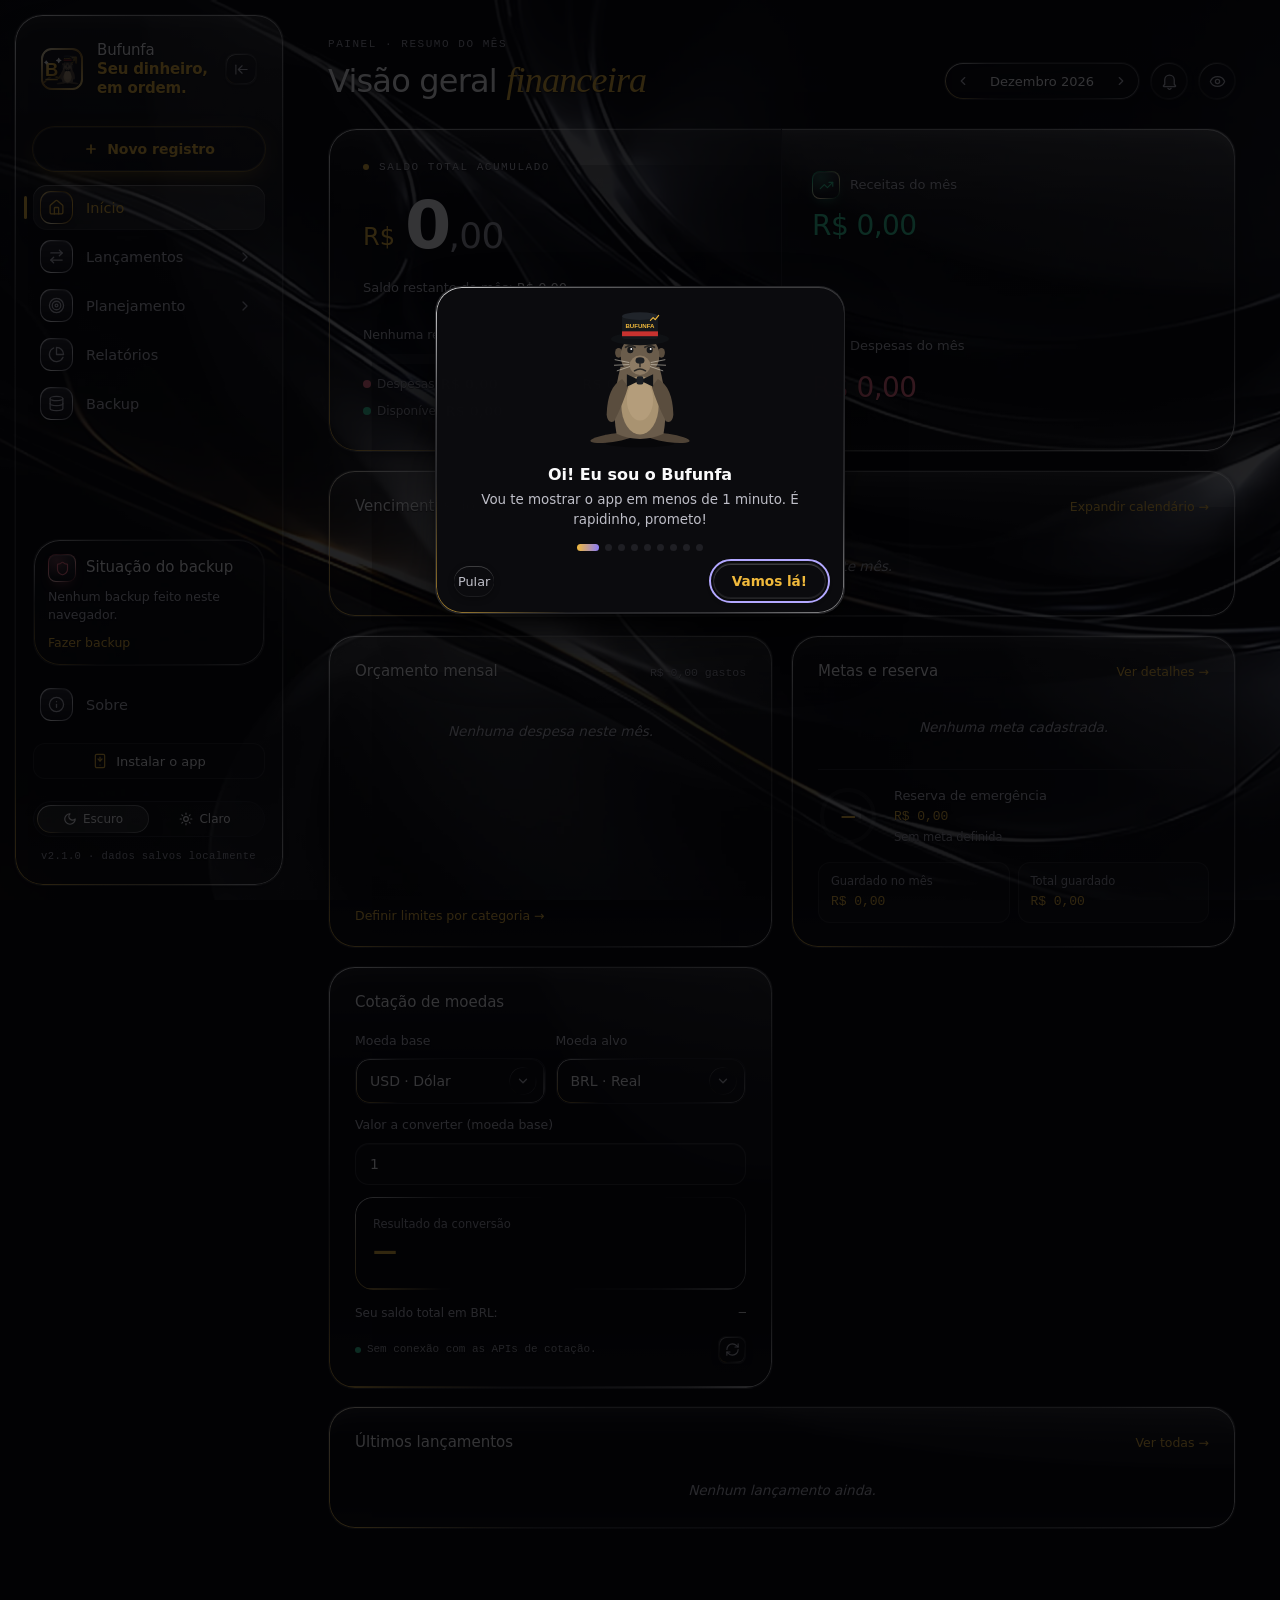
==== commit 73e9ffae: "Bufunfa. Navegação - Menu lateral no computador (a partir de 1024 px) com submenus de Lançamentos e" ====
--- a/index.html
+++ b/index.html
@@ -6,27 +6,27 @@
     <!-- v17.7: segurança (CSP). Se o script em linha do <body> mudar, atualizar o hash (ver REGRAS-DO-PROJETO.md) -->
     <meta http-equiv="Content-Security-Policy" content="default-src 'self'; script-src 'self' 'sha256-Egb26+s5F1q05OHx+gTKTM736IJn8+mnJhRwFocLb10='; style-src 'self' 'unsafe-inline' https://fonts.googleapis.com; font-src 'self' https://fonts.gstatic.com; img-src 'self' data: blob: https:; connect-src 'self' https:; worker-src 'self'; manifest-src 'self'; frame-src 'self'; object-src 'none'; base-uri 'self'; form-action 'self'">
     <meta name="referrer" content="strict-origin-when-cross-origin">
-    <title>Controle Financeiro JVM · Controle financeiro pessoal gratuito</title>
+    <title>Bufunfa: planilha de gastos automática e grátis</title>
     <!-- v17.7: SEO e pré-visualização de links -->
-    <meta name="description" content="App gratuito de controle financeiro pessoal: despesas, receitas, cartões, orçamento, metas e investimentos. Sem cadastro, com os dados no seu aparelho.">
-    <meta name="keywords" content="controle financeiro pessoal, controle de gastos, gestão de despesas, orçamento mensal, planejamento financeiro, cartão de crédito, reserva de emergência, metas financeiras, investimentos, Controle Financeiro JVM">
-    <meta name="application-name" content="Controle Financeiro JVM">
+    <meta name="description" content="Bufunfa: controle financeiro grátis e offline. Despesas, cartões, metas e investimentos em um só lugar, sem cadastro e com os dados no seu aparelho.">
+    <meta name="keywords" content="controle financeiro pessoal, controle de gastos, gestão de despesas, orçamento mensal, planejamento financeiro, cartão de crédito, reserva de emergência, metas financeiras, investimentos, planilha de gastos, Bufunfa, Controle Financeiro JVM">
+    <meta name="application-name" content="Bufunfa">
     <meta name="robots" content="index, follow, max-image-preview:large">
     <meta name="author" content="JVM">
     <meta name="google-site-verification" content="2VdWMlj7xW_DxGoEzTh0HIeaDgScdDcT867AE91ElaY">
     <link rel="canonical" href="https://jvm2707.github.io/Controle-Financeiro-JVM/">
     <meta property="og:type" content="website">
     <meta property="og:locale" content="pt_BR">
-    <meta property="og:site_name" content="Controle Financeiro JVM">
-    <meta property="og:title" content="Controle Financeiro JVM · Seu dinheiro, em ordem.">
+    <meta property="og:site_name" content="Bufunfa">
+    <meta property="og:title" content="Bufunfa: planilha de gastos automática e grátis">
     <meta property="og:description" content="Despesas, cartões, metas e investimentos em um só lugar. Gratuito, sem cadastro, com os dados salvos no seu aparelho.">
     <meta property="og:url" content="https://jvm2707.github.io/Controle-Financeiro-JVM/">
     <meta property="og:image" content="https://jvm2707.github.io/Controle-Financeiro-JVM/assets/og-imagem.jpg">
     <meta property="og:image:width" content="1200">
     <meta property="og:image:height" content="630">
-    <meta property="og:image:alt" content="Controle Financeiro JVM: seu dinheiro, em ordem.">
+    <meta property="og:image:alt" content="Bufunfa: seu dinheiro, em ordem.">
     <meta name="twitter:card" content="summary_large_image">
-    <meta name="twitter:title" content="Controle Financeiro JVM · Seu dinheiro, em ordem.">
+    <meta name="twitter:title" content="Bufunfa: planilha de gastos automática e grátis">
     <meta name="twitter:description" content="Despesas, cartões, metas e investimentos em um só lugar. Gratuito e sem cadastro.">
     <meta name="twitter:image" content="https://jvm2707.github.io/Controle-Financeiro-JVM/assets/og-imagem.jpg">
     <script type="application/ld+json">
@@ -36,24 +36,25 @@
         {
             "@type": "WebSite",
             "@id": "https://jvm2707.github.io/Controle-Financeiro-JVM/#site",
-            "name": "Controle Financeiro JVM",
+            "name": "Bufunfa",
+            "alternateName": "Controle Financeiro JVM",
             "url": "https://jvm2707.github.io/Controle-Financeiro-JVM/",
             "inLanguage": "pt-BR",
-            "description": "Site oficial do Controle Financeiro JVM, aplicação web gratuita de controle financeiro pessoal."
+            "description": "Site oficial do Bufunfa (antigo Controle Financeiro JVM), aplicação web gratuita de controle financeiro pessoal."
         },
         {
             "@type": "SoftwareApplication",
             "@id": "https://jvm2707.github.io/Controle-Financeiro-JVM/#app",
-            "name": "Controle Financeiro JVM",
-            "alternateName": "Controle Financeiro",
+            "name": "Bufunfa",
+            "alternateName": ["Controle Financeiro JVM", "Bufunfa · Controle financeiro grátis e offline"],
             "url": "https://jvm2707.github.io/Controle-Financeiro-JVM/",
             "description": "Aplicação web gratuita de controle financeiro pessoal para organizar despesas, receitas, cartões de crédito, orçamento, metas, reserva de emergência e investimentos. Funciona no navegador, sem cadastro, e guarda os dados no aparelho de quem usa.",
             "applicationCategory": "FinanceApplication",
             "applicationSubCategory": "Controle financeiro pessoal",
             "operatingSystem": "Web (navegador). Instalável como app (PWA) em Android, iOS, Windows e macOS.",
             "browserRequirements": "Requer JavaScript e um navegador moderno.",
-            "softwareVersion": "2.0.1",
-            "dateModified": "2026-11-12",
+            "softwareVersion": "2.1.0",
+            "dateModified": "2026-11-18",
             "inLanguage": "pt-BR",
             "isAccessibleForFree": true,
             "offers": {
@@ -93,15 +94,15 @@
     <link rel="preconnect" href="https://fonts.googleapis.com">
     <link rel="preconnect" href="https://fonts.gstatic.com" crossorigin>
     <link rel="stylesheet" href="https://fonts.googleapis.com/css2?family=Geist:wght@300;400;500;600&family=Geist+Mono:wght@400;500&family=Instrument+Serif:ital@0;1&family=Space+Grotesk:wght@500;600;700&display=swap">
-    <link rel="stylesheet" href="Controlefinanceiro.css?v=18.1">
-    <link rel="icon" type="image/png" href="assets/logo-jvm-128.png">
+    <link rel="stylesheet" href="Controlefinanceiro.css?v=18.36">
+    <link rel="icon" type="image/png" href="assets/icones/icone-192.png">
     <!-- v16.6: app instalável (PWA) -->
     <link rel="manifest" href="manifest.webmanifest">
     <meta name="theme-color" content="#09090B">
     <meta name="mobile-web-app-capable" content="yes">
     <meta name="apple-mobile-web-app-capable" content="yes">
     <meta name="apple-mobile-web-app-status-bar-style" content="black-translucent">
-    <meta name="apple-mobile-web-app-title" content="Controle Financeiro">
+    <meta name="apple-mobile-web-app-title" content="Bufunfa">
     <link rel="apple-touch-icon" href="assets/icones/apple-touch-icon.png">
 </head>
 
@@ -121,9 +122,9 @@
     <script>if (navigator.userAgentData || /Chrom(e|ium)\//.test(navigator.userAgent)) document.documentElement.classList.add("com-refracao");</script>
     <noscript>
         <div style="padding:24px;font-family:system-ui,sans-serif;color:#F4F4F5;background:#09090B;line-height:1.6">
-            <p><strong>O Controle Financeiro JVM precisa de JavaScript.</strong>
+            <p><strong>O Bufunfa precisa de JavaScript.</strong>
             Ative o JavaScript nas configurações do navegador para usar o app.</p>
-            <p>O Controle Financeiro JVM é uma aplicação web gratuita de controle financeiro pessoal para organizar despesas, receitas, cartões de crédito, orçamento, metas e investimentos, sem cadastro e com os dados salvos no próprio aparelho.</p>
+            <p>O Bufunfa é uma aplicação web gratuita de controle financeiro pessoal para organizar despesas, receitas, cartões de crédito, orçamento, metas e investimentos, sem cadastro e com os dados salvos no próprio aparelho.</p>
             <p><a href="about/" style="color:#F0B93B">Sobre o projeto</a> · <a href="docs/" style="color:#F0B93B">Documentação</a> · <a href="privacy/" style="color:#F0B93B">Privacidade</a> · <a href="contact/" style="color:#F0B93B">Contato</a></p>
         </div>
     </noscript>
@@ -132,21 +133,14 @@
     <div class="app">
 
         <!-- Menu lateral (PC) -->
-        <aside class="menu-lateral" aria-label="Menu principal">
+        <aside class="menu-lateral" aria-label="Menu principal" data-tilt="0.6">
             <div class="menu-marca">
-                <span class="menu-marca-icone logo-vidro" title="JVM">
-                    <span class="logo-cena" aria-hidden="false">
-                        <img src="assets/logo-jvm-128.png" alt="JVM" class="menu-marca-logo logo-base" width="34" height="34">
-                        <img src="assets/logo-jvm-128.png" alt="" class="logo-cheio" width="34" height="34" aria-hidden="true">
-                        <span class="logo-luz" aria-hidden="true"></span>
-                    </span>
-                    <span class="logo-reflexo" aria-hidden="true"></span>
-                    <svg viewBox="0 0 24 24" aria-hidden="true">
-                        <path d="M19 7V4a1 1 0 0 0-1-1H5a2 2 0 0 0 0 4h15a1 1 0 0 1 1 1v4h-3a2 2 0 0 0 0 4h3a1 1 0 0 0 1-1v-2a1 1 0 0 0-1-1"/>
-                        <path d="M3 5v14a2 2 0 0 0 2 2h15a1 1 0 0 0 1-1v-4"/>
-                    </svg>
-                </span>
-                <p class="menu-marca-titulo"><span class="menu-marca-l1">Seu dinheiro,</span> <span class="menu-marca-l2">em ordem.</span></p>
+                <span class="menu-marca-b" id="logo-bufunfa" role="button" tabindex="0" aria-label="Logotipo Bufunfa: animar"></span>
+                <p class="menu-marca-titulo"><span class="menu-marca-l1">Bufunfa</span> <span class="menu-marca-l2">Seu dinheiro, em ordem.</span></p>
+                <!-- v18.24: recolher/expandir o menu (rótulos e estado no JS) -->
+                <button type="button" id="menu-recolher" class="botao-icone menu-recolher" aria-controls="menu-lateral-itens" aria-expanded="true" aria-label="Recolher menu">
+                    <svg viewBox="0 0 24 24" aria-hidden="true"><path d="M3 19V5"/><path d="m13 6-6 6 6 6"/><path d="M7 12h14"/></svg>
+                </button>
             </div>
 
             <div id="menu-lateral-itens"></div>
@@ -177,7 +171,7 @@
             <!-- CABEÇALHO (celular) -->
             <header>
                 <div>
-                    <h1><span class="so-leitor">Controle Financeiro JVM: </span>Seu dinheiro, <span>em ordem.</span></h1>
+                    <h1>Bufunfa: seu dinheiro, <span>em ordem.</span></h1>
                     <p>Acompanhe seus gastos, cuide dos seus planos.</p>
                 </div>
 
@@ -253,10 +247,6 @@
                         </svg>
                     </button>
 
-                    <button type="button" id="botao-abrir-receita" class="botao-receita" data-mag data-ripple="claro">
-                        <svg viewBox="0 0 24 24" aria-hidden="true"><path d="M12 5v14M5 12h14"/></svg>
-                        Registrar receita
-                    </button>
                 </div>
             </div>
 
@@ -413,7 +403,7 @@
                 <div class="painel-duo">
                     <div class="painel-card vidro card-movs" data-tilt>
                         <div class="card-cabeca">
-                            <h3>Últimas movimentações</h3>
+                            <h3>Últimos lançamentos</h3>
                             <button type="button" class="link-dourado" data-ir="movimentacoes">Ver todas →</button>
                         </div>
                         <ul id="lista-movimentacoes" class="lista-movs"></ul>
@@ -427,37 +417,89 @@
 
             <div class="painel-cabecalho">
                 <div class="painel-cabecalho-texto">
-                    <span class="sobretitulo">Painel · Movimentações</span>
-                    <h2>Movimentações</h2>
+                    <span class="sobretitulo">Lançamentos · Todos</span>
+                    <h2>Todos os <em>lançamentos</em></h2>
                     <p class="subtitulo">Tudo o que entrou e saiu do seu bolso</p>
                 </div>
             </div>
 
-            <div class="cabecalho-tela">
-                <button type="button" class="botao-voltar" data-ir="inicio" aria-label="Voltar para o Início">
-                    <svg viewBox="0 0 24 24" aria-hidden="true"><path d="m15 18-6-6 6-6"/></svg>
-                </button>
-                <h3>Todas as movimentações</h3>
-            </div>
-
-            <label for="filtro-tipo-mov">Mostrar</label>
-            <select id="filtro-tipo-mov">
-                <option value="">Todas as movimentações</option>
-                <option value="receita">Receitas</option>
-                <option value="despesa">Despesas e contas pagas</option>
-                <option value="meta">Aportes em metas</option>
-                <option value="reserva">Aportes na reserva</option>
-                <option value="resgate">Resgates da reserva</option>
-            </select>
+            <!-- v18.21: filtros no lugar do "Mostrar" (as opções dele estão em Tipo) -->
+            <!-- v18.34: no celular os filtros ficam recolhidos neste botão (mostra quantos estão em uso) -->
+            <button type="button" class="botao-secundario botao-filtros" id="botao-filtros-mov" aria-expanded="false" aria-controls="filtros-mov">
+                <svg viewBox="0 0 24 24" aria-hidden="true"><path d="M22 3H2l8 9.46V19l4 2v-8.54L22 3z"/></svg>
+                <span>Filtros</span>
+            </button>
+            <div class="grade-campos filtros-mov" id="filtros-mov">
+                <div>
+                    <label for="filtro-periodo-mov">Período</label>
+                    <select id="filtro-periodo-mov">
+                        <option value="">Todos os meses</option>
+                        <option value="ano">Este ano</option>
+                        <option value="mes">Este mês</option>
+                    </select>
+                </div>
+                <div>
+                    <label for="filtro-tipo-mov">Tipo</label>
+                    <select id="filtro-tipo-mov">
+                        <option value="">Todos os tipos</option>
+                        <option value="receita">Receitas</option>
+                        <option value="despesa">Despesas e contas pagas</option>
+                        <option value="meta">Aportes em metas</option>
+                        <option value="reserva">Aportes na reserva</option>
+                        <option value="resgate">Resgates da reserva</option>
+                    </select>
+                </div>
+                <div>
+                    <label for="filtro-categoria-mov">Categoria</label>
+                    <select id="filtro-categoria-mov"></select>
+                </div>
+            </div>
 
             <div id="lista-movimentacoes-completa"></div>
+        </section>
+
+        <!-- v18.4: RECEITAS (aba de Lançamentos; "Nova receita" abre a mesma janela do botão +) -->
+        <section id="receitas" class="painel-largo" hidden>
+            <div class="painel-cabecalho">
+                <div class="painel-cabecalho-texto">
+                    <span class="sobretitulo">Lançamentos · Receitas</span>
+                    <h2>Minhas <em>receitas</em></h2>
+                    <p class="subtitulo">Receitas únicas e recorrentes, com o histórico de reajustes</p>
+                </div>
+                <div class="cabecalho-acoes">
+                    <button type="button" id="botao-abrir-receita" class="botao-receita" data-mag data-ripple="claro">
+                        <svg viewBox="0 0 24 24" aria-hidden="true"><path d="M12 5v14M5 12h14"/></svg>
+                        <span>Nova receita</span>
+                    </button>
+                </div>
+            </div>
+
+            <div class="extra-grade">
+                <div class="painel-card vidro" data-tilt hidden>
+                    <h3 class="titulo-com-ladrilho"><span class="ladrilho tom-sucesso"><svg viewBox="0 0 24 24" aria-hidden="true"><path d="m17 2 4 4-4 4"/><path d="M3 11v-1a4 4 0 0 1 4-4h14"/><path d="m7 22-4-4 4-4"/><path d="M21 13v1a4 4 0 0 1-4 4H3"/></svg></span>Receitas recorrentes</h3>
+                    <div id="receitas-fixas" class="receitas-fixas" hidden></div>
+                </div>
+
+                <div class="painel-card vidro" data-tilt>
+                    <div class="card-cabeca">
+                        <h3 class="titulo-com-ladrilho"><span class="ladrilho tom-dourado"><svg viewBox="0 0 24 24" aria-hidden="true"><path d="M8 2v4"/><path d="M16 2v4"/><rect width="18" height="18" x="3" y="4" rx="2"/><path d="M3 10h18"/></svg></span>Histórico de receitas</h3>
+                        <label for="filtro-periodo-receitas" class="so-leitor">Período</label>
+                        <select id="filtro-periodo-receitas">
+                            <option value="">Todos os meses</option>
+                            <option value="ano">Este ano</option>
+                            <option value="mes">Este mês</option>
+                        </select>
+                    </div>
+                    <div id="lista-receitas"></div>
+                </div>
+            </div>
         </section>
 
         <!-- 1.1 RELATÓRIOS -->
         <section id="relatorios" class="painel-largo" hidden>
             <div class="painel-cabecalho">
                 <div class="painel-cabecalho-texto">
-                    <span class="sobretitulo">Painel · Relatórios</span>
+                    <span class="sobretitulo">Análise · Relatórios</span>
                     <h2>Relatórios</h2>
                     <p class="subtitulo">O mês selecionado e a evolução ao longo do tempo</p>
                 </div>
@@ -585,7 +627,7 @@
 
             <div class="painel-cabecalho">
                 <div class="painel-cabecalho-texto">
-                    <span class="sobretitulo">Gerenciar · Despesas</span>
+                    <span class="sobretitulo">Lançamentos · Despesas</span>
                     <h2>Minhas <em>despesas</em></h2>
                     <p class="subtitulo">Controle seus gastos, contas e categorias</p>
                 </div>
@@ -620,7 +662,6 @@
                 </div>
 
                 <nav class="menu-despesas" aria-label="Menu de despesas">
-
                     <button type="button" class="item-menu" data-abrir="cadastrar">
                         <span class="item-menu-icone">
                             <svg viewBox="0 0 24 24" aria-hidden="true">
@@ -637,7 +678,6 @@
                             <path d="m9 18 6-6-6-6"/>
                         </svg>
                     </button>
-
                     <button type="button" class="item-menu" data-abrir="despesas">
                         <span class="item-menu-icone">
                             <svg viewBox="0 0 24 24" aria-hidden="true">
@@ -655,25 +695,6 @@
                             <path d="m9 18 6-6-6-6"/>
                         </svg>
                     </button>
-
-                    <button type="button" class="item-menu" data-abrir="categorias">
-                        <span class="item-menu-icone">
-                            <svg viewBox="0 0 24 24" aria-hidden="true">
-                                <path d="m15 5 6.3 6.3a2.4 2.4 0 0 1 0 3.4L17 19"/>
-                                <path d="M9.586 5.586A2 2 0 0 0 8.172 5H3a1 1 0 0 0-1 1v5.172a2 2 0 0 0 .586 1.414L8.29 18.29a2.426 2.426 0 0 0 3.42 0l3.58-3.58a2.426 2.426 0 0 0 0-3.42z"/>
-                                <circle cx="6.5" cy="9.5" r=".5" fill="currentColor"/>
-                            </svg>
-                        </span>
-                        <span class="item-menu-texto">
-                            <strong>Gerenciar categorias</strong>
-                            <span>Crie, edite e exclua categorias.</span>
-                        </span>
-                        <svg class="item-menu-seta" viewBox="0 0 24 24" aria-hidden="true">
-                            <path d="m9 18 6-6-6-6"/>
-                        </svg>
-                    </button>
-
-                    <!-- v15: importar extrato do banco ou fatura do cartão -->
                     <button type="button" class="item-menu" data-abrir="importar">
                         <span class="item-menu-icone">
                             <svg viewBox="0 0 24 24" aria-hidden="true">
@@ -691,6 +712,23 @@
                             <path d="m9 18 6-6-6-6"/>
                         </svg>
                     </button>
+                    <button type="button" class="item-menu" data-abrir="categorias">
+                        <span class="item-menu-icone">
+                            <svg viewBox="0 0 24 24" aria-hidden="true">
+                                <path d="m15 5 6.3 6.3a2.4 2.4 0 0 1 0 3.4L17 19"/>
+                                <path d="M9.586 5.586A2 2 0 0 0 8.172 5H3a1 1 0 0 0-1 1v5.172a2 2 0 0 0 .586 1.414L8.29 18.29a2.426 2.426 0 0 0 3.42 0l3.58-3.58a2.426 2.426 0 0 0 0-3.42z"/>
+                                <circle cx="6.5" cy="9.5" r=".5" fill="currentColor"/>
+                            </svg>
+                        </span>
+                        <span class="item-menu-texto">
+                            <strong>Gerenciar categorias</strong>
+                            <span>Crie, edite e exclua categorias.</span>
+                        </span>
+                        <svg class="item-menu-seta" viewBox="0 0 24 24" aria-hidden="true">
+                            <path d="m9 18 6-6-6-6"/>
+                        </svg>
+                    </button>
+                    <!-- v15: importar extrato do banco ou fatura do cartão -->
 
                     
 
@@ -954,46 +992,23 @@
 
             <div class="painel-cabecalho">
                 <div class="painel-cabecalho-texto">
-                    <span class="sobretitulo">Gerenciar · Metas</span>
+                    <span class="sobretitulo">Planejamento · Metas</span>
                     <h2>Minhas <em>metas</em></h2>
                     <p class="subtitulo">Acompanhe seus objetivos e aportes</p>
                 </div>
+                <div class="cabecalho-acoes">
+                    <button type="button" class="botao-receita" data-abrir="nova-meta" data-mag data-ripple="claro">
+                        <svg viewBox="0 0 24 24" aria-hidden="true"><path d="M12 5v14M5 12h14"/></svg>
+                        <span>Nova meta</span>
+                    </button>
+                </div>
             </div>
 
             <!-- 3.1 Tela inicial: resumo das metas + ações -->
             <div class="tela-despesas" data-tela="menu">
 
+                <!-- v18.21: "Nova meta" fica no topo; o aporte fica em cada meta da lista -->
                 <ul id="lista-metas" class="lista-despesas lista-resumo"></ul>
-
-                <nav class="menu-despesas" aria-label="Ações das metas">
-
-                    <button type="button" class="item-menu" data-abrir="nova-meta">
-                        <span class="item-menu-icone">
-                            <svg viewBox="0 0 24 24" aria-hidden="true"><circle cx="12" cy="12" r="10"/><path d="M8 12h8"/><path d="M12 8v8"/></svg>
-                        </span>
-                        <span class="item-menu-texto">
-                            <strong>Criar uma meta financeira</strong>
-                            <span>Defina o nome, o valor e o prazo do seu objetivo.</span>
-                        </span>
-                        <svg class="item-menu-seta" viewBox="0 0 24 24" aria-hidden="true">
-                            <path d="m9 18 6-6-6-6"/>
-                        </svg>
-                    </button>
-
-                    <button type="button" class="item-menu" data-abrir="aporte">
-                        <span class="item-menu-icone">
-                            <svg viewBox="0 0 24 24" aria-hidden="true"><path d="M16 7h6v6"/><path d="m22 7-8.5 8.5-5-5L2 17"/></svg>
-                        </span>
-                        <span class="item-menu-texto">
-                            <strong>Registrar aporte</strong>
-                            <span>Adicione dinheiro a uma das suas metas.</span>
-                        </span>
-                        <svg class="item-menu-seta" viewBox="0 0 24 24" aria-hidden="true">
-                            <path d="m9 18 6-6-6-6"/>
-                        </svg>
-                    </button>
-
-                </nav>
 
                 <!-- v5: resumo e plano das metas -->
                 <div id="metas-resumo" class="extra-grade"></div>
@@ -1098,7 +1113,7 @@
 
             <div class="painel-cabecalho cabecalho-reserva">
                 <div class="cabecalho-reserva-texto">
-                    <span class="sobretitulo">Gerenciar · Reserva</span>
+                    <span class="sobretitulo">Planejamento · Reserva</span>
                     <h2>Reserva &amp; <em>Investimentos</em></h2>
                     <p class="subtitulo">Gestão de alocações com sincronização via API em tempo real</p>
                 </div>
@@ -1150,7 +1165,6 @@
                 <div id="reserva-meta-bloco" class="painel-card painel-solto" hidden></div>
 
                 <nav class="menu-despesas" aria-label="Ações da reserva">
-
                     <button type="button" class="item-menu" data-abrir="cadastrar-invest">
                         <span class="item-menu-icone tom-dourado">
                             <svg viewBox="0 0 24 24" aria-hidden="true"><path d="M19 5c-1.5 0-2.8 1.4-3 2-3.5-1.5-11-.3-11 5 0 1.8 0 3 2 4.5V20h4v-2h3v2h4v-4c1-.5 1.7-1 2-2h2v-4h-2c0-1-.5-1.5-1-2h0V5z"/><path d="M2 9v1c0 1.1.9 2 2 2h1"/><path d="M16 11h.01"/></svg>
@@ -1163,7 +1177,6 @@
                             <path d="m9 18 6-6-6-6"/>
                         </svg>
                     </button>
-
                     <button type="button" class="item-menu" data-abrir="aporte-reserva">
                         <span class="item-menu-icone tom-roxo">
                             <svg viewBox="0 0 24 24" aria-hidden="true"><path d="M12 17V3"/><path d="m6 11 6 6 6-6"/><path d="M19 21H5"/></svg>
@@ -1176,7 +1189,6 @@
                             <path d="m9 18 6-6-6-6"/>
                         </svg>
                     </button>
-
                     <button type="button" class="item-menu" data-abrir="simulador">
                         <span class="item-menu-icone tom-roxo">
                             <svg viewBox="0 0 24 24" aria-hidden="true"><rect width="16" height="20" x="4" y="2" rx="2"/><line x1="8" x2="16" y1="6" y2="6"/><line x1="16" x2="16" y1="14" y2="18"/><path d="M16 10h.01"/><path d="M12 10h.01"/><path d="M8 10h.01"/><path d="M12 14h.01"/><path d="M8 14h.01"/><path d="M12 18h.01"/><path d="M8 18h.01"/></svg>
@@ -1189,7 +1201,6 @@
                             <path d="m9 18 6-6-6-6"/>
                         </svg>
                     </button>
-
                     <button type="button" class="item-menu" data-abrir="onde-render">
                         <span class="item-menu-icone tom-verde">
                             <svg viewBox="0 0 24 24" aria-hidden="true"><path d="M3 22h18"/><path d="M6 18v-7"/><path d="M10 18v-7"/><path d="M14 18v-7"/><path d="M18 18v-7"/><path d="m12 2 9 5H3z"/></svg>
@@ -1202,20 +1213,6 @@
                             <path d="m9 18 6-6-6-6"/>
                         </svg>
                     </button>
-
-                    <button type="button" class="item-menu" data-abrir="ativos">
-                        <span class="item-menu-icone tom-verde">
-                            <svg viewBox="0 0 24 24" aria-hidden="true"><path d="M3 12h.01"/><path d="M3 18h.01"/><path d="M3 6h.01"/><path d="M8 12h13"/><path d="M8 18h13"/><path d="M8 6h13"/></svg>
-                        </span>
-                        <span class="item-menu-texto">
-                            <strong>Investimentos ativos</strong>
-                            <span>Consulte suas alocações, lucros do mês selecionado e variações em tempo real.</span>
-                        </span>
-                        <svg class="item-menu-seta" viewBox="0 0 24 24" aria-hidden="true">
-                            <path d="m9 18 6-6-6-6"/>
-                        </svg>
-                    </button>
-
                 </nav>
             </div>
 
@@ -1245,6 +1242,22 @@
                 <p class="subtitulo-tela">Selecione o tipo de ativo e configure a integração automática por API.</p>
 
                 <form id="form-reserva" class="form-despesa">
+                    <!-- v18.6: banco e produto preenchem o resto; "Outro" mantém o formulário de sempre -->
+                    <label for="banco-investimento">Onde está o dinheiro?</label>
+                    <select id="banco-investimento">
+                        <option value="">Outro</option>
+                    </select>
+
+                    <div id="bloco-produto" hidden>
+                        <label for="produto-investimento">Produto</label>
+                        <select id="produto-investimento"></select>
+
+                        <details id="regras-produto" class="regras-avancadas" hidden>
+                            <summary>Regras avançadas</summary>
+                            <p id="regras-produto-texto" class="linha-meta"></p>
+                        </details>
+                    </div>
+
                     <label for="nome-investimento">Instituição / Nome do ativo</label>
                     <input
                         type="text"
@@ -1523,9 +1536,6 @@
             <!-- 4.5 Tela: investimentos ativos -->
             <div class="tela-despesas" data-tela="ativos" hidden>
                 <div class="cabecalho-tela">
-                    <button type="button" class="botao-voltar" data-abrir="menu" aria-label="Voltar">
-                        <svg viewBox="0 0 24 24" aria-hidden="true"><path d="m15 18-6-6 6-6"/></svg>
-                    </button>
                     <h3>Investimentos ativos</h3>
                 </div>
 
@@ -1550,7 +1560,7 @@
         <section id="cartoes" class="painel-largo" hidden>
             <div class="painel-cabecalho">
                 <div class="painel-cabecalho-texto">
-                    <span class="sobretitulo">Gerenciar · Cartões</span>
+                    <span class="sobretitulo">Lançamentos · Cartões</span>
                     <h2>Meus <em>cartões</em></h2>
                     <p class="subtitulo">Faturas, limites e parcelas de cada cartão</p>
                 </div>
@@ -1575,7 +1585,7 @@
         <section id="backup" hidden>
             <div class="painel-cabecalho">
                 <div class="painel-cabecalho-texto">
-                    <span class="sobretitulo">Gerenciar · Backup</span>
+                    <span class="sobretitulo">Dados · Backup</span>
                     <h2>Backup e <em>exportação</em></h2>
                     <p class="subtitulo">Guarde, recupere e exporte seus dados com segurança</p>
                 </div>
@@ -1656,11 +1666,60 @@
         </section>
 
             
+        <!-- v18.3: MAIS (atalhos para telas que já existem) -->
+        <section id="mais" class="painel-largo" hidden>
+            <div class="painel-cabecalho">
+                <div class="painel-cabecalho-texto">
+                    <span class="sobretitulo">Mais</span>
+                    <h2>Mais <em>opções</em></h2>
+                    <p class="subtitulo">Relatórios, backup e informações do app</p>
+                </div>
+            </div>
+
+            <!-- v18.22: itens do Mais em grupos -->
+            <nav class="grupos-mais" aria-label="Mais opções">
+                <span class="sobretitulo" id="mais-grupo-1">Análise</span>
+                <div class="menu-despesas" role="group" aria-labelledby="mais-grupo-1">
+                <button type="button" class="item-menu" data-ir="relatorios">
+                    <span class="item-menu-icone tom-roxo"><svg viewBox="0 0 24 24" aria-hidden="true"><path d="M21.21 15.89A10 10 0 1 1 8 2.83"/><path d="M22 12A10 10 0 0 0 12 2v10z"/></svg></span>
+                    <span class="item-menu-texto">
+                        <strong>Relatórios</strong>
+                        <span>Evolução, balanço do mês e despesas por categoria.</span>
+                    </span>
+                    <svg class="item-menu-seta" viewBox="0 0 24 24" aria-hidden="true"><path d="m9 18 6-6-6-6"/></svg>
+                </button>
+                </div>
+                <!-- v18.23: Categorias fica só em Despesas › Gerenciar categorias -->
+                <span class="sobretitulo" id="mais-grupo-2">Dados</span>
+                <div class="menu-despesas" role="group" aria-labelledby="mais-grupo-2">
+                <button type="button" class="item-menu" data-ir="backup">
+                    <span class="item-menu-icone"><svg viewBox="0 0 24 24" aria-hidden="true"><ellipse cx="12" cy="5" rx="9" ry="3"/><path d="M3 5V19A9 3 0 0 0 21 19V5"/><path d="M3 12A9 3 0 0 0 21 12"/></svg></span>
+                    <span class="item-menu-texto">
+                        <strong>Backup</strong>
+                        <span>Salve e restaure uma cópia dos seus dados.</span>
+                    </span>
+                    <svg class="item-menu-seta" viewBox="0 0 24 24" aria-hidden="true"><path d="m9 18 6-6-6-6"/></svg>
+                </button>
+                </div>
+                <span class="sobretitulo" id="mais-grupo-3">Ajuda</span>
+                <div class="menu-despesas" role="group" aria-labelledby="mais-grupo-3">
+                <button type="button" class="item-menu" data-ir="sobre">
+                    <span class="item-menu-icone tom-verde"><svg viewBox="0 0 24 24" aria-hidden="true"><circle cx="12" cy="12" r="10"/><path d="M12 16v-4"/><path d="M12 8h.01"/></svg></span>
+                    <span class="item-menu-texto">
+                        <strong>Sobre</strong>
+                        <span>Perguntas frequentes, glossário, novidades e tutorial.</span>
+                    </span>
+                    <svg class="item-menu-seta" viewBox="0 0 24 24" aria-hidden="true"><path d="m9 18 6-6-6-6"/></svg>
+                </button>
+                </div>
+            </nav>
+        </section>
+
         <!-- 6. SOBRE -->
         <section id="sobre" class="painel-largo" hidden>
             <div class="painel-cabecalho">
                 <div class="painel-cabecalho-texto">
-                    <span class="sobretitulo">App · Sobre</span>
+                    <span class="sobretitulo">Ajuda · Sobre</span>
                     <h2>Sobre o <em>app</em></h2>
                     <p class="subtitulo">Conheça o projeto, sua privacidade e as novidades</p>
                 </div>
@@ -1712,7 +1771,7 @@
                     <div class="sb-trio">
                         <div><span class="sb-ico"><svg viewBox="0 0 24 24" aria-hidden="true"><path d="M19 7V4a1 1 0 0 0-1-1H5a2 2 0 0 0 0 4h15a1 1 0 0 1 1 1v4h-3a2 2 0 0 0 0 4h3a1 1 0 0 0 1-1v-2a1 1 0 0 0-1-1"/><path d="M3 5v14a2 2 0 0 0 2 2h15a1 1 0 0 0 1-1v-4"/></svg></span><strong>Controlar</strong><span>Saiba para onde o dinheiro vai</span></div>
                         <div><span class="sb-ico"><svg viewBox="0 0 24 24" aria-hidden="true"><path d="M8 6h13"/><path d="M8 12h13"/><path d="M8 18h13"/><path d="M3 6h.01"/><path d="M3 12h.01"/><path d="M3 18h.01"/></svg></span><strong>Organizar</strong><span>Contas, cartões e vencimentos</span></div>
-                        <div><span class="sb-ico"><svg viewBox="0 0 24 24" aria-hidden="true"><circle cx="12" cy="12" r="10"/><circle cx="12" cy="12" r="6"/><circle cx="12" cy="12" r="2"/></svg></span><strong>Planejar</strong><span>Metas, reserva e investimentos</span></div>
+                        <div><span class="sb-ico"><svg viewBox="0 0 24 24" aria-hidden="true"><circle cx="12" cy="12" r="10"/><circle cx="12" cy="12" r="6"/><circle cx="12" cy="12" r="2"/></svg></span><strong>Planejamento</strong><span>Metas, reserva e investimentos</span></div>
                     </div>
                     <div class="sb-historia sb-historia-v2">
                         <div class="sbh-texto">
@@ -1722,7 +1781,7 @@
                         <figure class="sbh-citacao">
                             <svg class="sbh-aspas" viewBox="0 0 24 24" aria-hidden="true"><path d="M3 21c3 0 7-1 7-8V5H3v8h4c0 4-2 5-4 5z"/><path d="M14 21c3 0 7-1 7-8V5h-7v8h4c0 4-2 5-4 5z"/></svg>
                             <blockquote>Quem cuida bem dos pequenos valores de hoje constrói as grandes conquistas de amanhã.</blockquote>
-                            <figcaption><img src="assets/logo-jvm-128.png" alt="" width="34" height="34"><span><b>JVM</b><small>Criador do Controle Financeiro</small></span></figcaption>
+                            <figcaption><img src="assets/logo-jvm-128.png" alt="" width="34" height="34"><span><b>JVM</b><small>Criador do Bufunfa</small></span></figcaption>
                         </figure>
                     </div>
                     <a class="painel-link" href="about/">Sobre o projeto</a>
@@ -1756,29 +1815,29 @@
                     <input type="search" id="busca-glossario" placeholder="Buscar dúvida" autocomplete="off" aria-label="Buscar nas dúvidas e no glossário">
                     <div class="sb-acordeao sb-ajuda-lista" id="lista-duvidas" data-painel="duvidas" role="tabpanel">
                         <details><summary>Meus dados somem se eu fechar o site?</summary><p>Não. Eles ficam salvos no navegador. Só somem se você limpar os dados do site ou usar uma janela anônima.</p></details>
-                        <details><summary>Como uso em outro aparelho?</summary><p>Faça um backup em Backup e exportação, envie o arquivo .json para o outro aparelho e use "Restaurar backup".</p></details>
+                        <details><summary>Como uso em outro aparelho?</summary><p>Faça um backup em Mais › Backup, envie o arquivo .json para o outro aparelho e use "Restaurar backup".</p></details>
+                        <details><summary>Como funciona o backup automático?</summary><p>Em Backup, ative o backup automático e escolha a frequência. No Chrome ou Edge do computador, o arquivo é salvo na pasta escolhida; nos demais navegadores, é baixado automaticamente.</p></details>
+                        <details><summary>Excluí um lançamento por engano. É possível desfazer?</summary><p>Sim. O aviso exibido logo após a exclusão traz o botão Desfazer, que restaura o que foi apagado.</p></details>
+                        <details><summary>Como registrar um salário que entra todo mês?</summary><p>No botão +, escolha Receita e o tipo Recorrente. O valor passa a entrar automaticamente todo mês. Os reajustes ficam em Lançamentos › Receitas: cada um vale a partir do mês informado e não altera os meses anteriores.</p></details>
                         <details><summary>O que acontece quando pauso uma despesa recorrente?</summary><p>As cobranças ainda não pagas, do mês atual em diante, deixam de entrar nas somas. Ao retomar, elas voltam a valer; os meses que passaram durante a pausa ficam de fora.</p></details>
-                        <details><summary>As cotações não atualizam. E agora?</summary><p>Elas precisam de internet. Sem conexão, o app mostra o último valor salvo e atualiza quando você voltar a ficar online.</p></details>
-                        <details><summary>Os valores do simulador são garantidos?</summary><p>Não. São estimativas com base nas taxas informadas e não representam recomendação de investimento.</p></details>
-                        <details><summary>Como funciona a previsão para o fim do mês?</summary><p>É a receita do mês menos as saídas já lançadas (despesas, contas, parcelas e aportes) e menos a estimativa dos gastos do dia a dia até o fim do mês, calculada pela média diária desses gastos até hoje. Aparece no Início, no mês atual, quando há receita registrada. O ícone de informação ao lado do valor mostra a conta com os seus números.</p></details>
-                        <details><summary>Como é calculada a projeção de gastos em Relatórios?</summary><p>Despesas já lançadas mais a média diária dos gastos do dia a dia multiplicada pelos dias que faltam. Contas recorrentes e parcelas entram uma vez só. Os indicadores de Evolução têm um ícone de informação com a fórmula aplicada.</p></details>
-                        <details><summary>Como registrar um salário que entra todo mês?</summary><p>Em Registrar receita, escolha o tipo Recorrente. O valor passa a entrar automaticamente todo mês. Um reajuste vale a partir do mês informado e não altera os meses anteriores.</p></details>
-                        <details><summary>Excluí um lançamento por engano. É possível desfazer?</summary><p>Sim. O aviso exibido logo após a exclusão traz o botão Desfazer, que restaura o que foi apagado.</p></details>
                         <details><summary>Como alterar todas as parcelas de uma compra?</summary><p>Ao editar ou excluir uma parcela ou uma conta recorrente, escolha entre Somente esta, Esta e as posteriores ou Toda a série.</p></details>
                         <details><summary>Como excluir várias despesas de uma vez?</summary><p>Na lista de despesas, use o botão Selecionar, marque os lançamentos e aplique a ação na barra que aparece.</p></details>
                         <details><summary>Como importar o extrato do banco?</summary><p>Em Despesas, abra Importar extrato e envie o arquivo OFX ou CSV do banco ou da fatura do cartão. Cada lançamento recebe uma categoria sugerida, e você escolhe quais importar antes de confirmar.</p></details>
                         <details><summary>Como registrar o pagamento da fatura do cartão?</summary><p>Em Cartões, no card Fatura atual, use Pagar fatura. As compras daquela fatura são marcadas como pagas.</p></details>
-                        <details><summary>Como funciona o backup automático?</summary><p>Em Backup, ative o backup automático e escolha a frequência. No Chrome ou Edge do computador, o arquivo é salvo na pasta escolhida; nos demais navegadores, é baixado automaticamente.</p></details>
+                        <details><summary>Como funciona a previsão para o fim do mês?</summary><p>É a receita do mês menos as saídas já lançadas (despesas, contas, parcelas e aportes) e menos a estimativa dos gastos do dia a dia até o fim do mês, calculada pela média diária desses gastos até hoje. Aparece no Início, no mês atual, quando há receita registrada. O ícone de informação ao lado do valor mostra a conta com os seus números.</p></details>
+                        <details><summary>Como é calculada a projeção de gastos em Relatórios?</summary><p>Despesas já lançadas mais a média diária dos gastos do dia a dia multiplicada pelos dias que faltam. Contas recorrentes e parcelas entram uma vez só. Os indicadores de Evolução têm um ícone de informação com a fórmula aplicada.</p></details>
                         <details><summary>Como é calculado o aporte sugerido de uma meta?</summary><p>É o valor que falta para a meta dividido pelos meses até o prazo. Aparece em Metas, no Plano para bater as metas, e nos detalhes de Metas e reserva no Início.</p></details>
+                        <details><summary>Os valores do simulador são garantidos?</summary><p>Não. São estimativas com base nas taxas informadas e não representam recomendação de investimento.</p></details>
+                        <details><summary>As cotações não atualizam. E agora?</summary><p>Elas precisam de internet. Sem conexão, o app mostra o último valor salvo e atualiza quando você voltar a ficar online.</p></details>
                     </div>
                     <div class="sb-acordeao sb-ajuda-lista" id="lista-glossario" data-painel="glossario" role="tabpanel" hidden>
+                        <details><summary>Inflação</summary><p>Aumento geral dos preços ao longo do tempo. Com ela, o mesmo dinheiro compra cada vez menos coisas.</p></details>
+                        <details><summary>IPCA</summary><p>Índice de Preços ao Consumidor Amplo, calculado pelo IBGE. É a inflação oficial do país e mostra o quanto os preços subiram em um período.</p></details>
                         <details><summary>Selic</summary><p>Taxa básica de juros da economia brasileira, definida pelo Copom do Banco Central. Serve de referência para financiamentos, empréstimos e investimentos.</p></details>
                         <details><summary>CDI</summary><p>Taxa de referência usada nas operações entre bancos e que acompanha de perto a Selic. É o parâmetro de rentabilidade da renda fixa: "100% do CDI" significa render igual a ela.</p></details>
-                        <details><summary>IPCA</summary><p>Índice de Preços ao Consumidor Amplo, calculado pelo IBGE. É a inflação oficial do país e mostra o quanto os preços subiram em um período.</p></details>
-                        <details><summary>Inflação</summary><p>Aumento geral dos preços ao longo do tempo. Com ela, o mesmo dinheiro compra cada vez menos coisas.</p></details>
+                        <details><summary>Juros compostos</summary><p>Juros que incidem sobre o valor investido mais os juros já acumulados: o famoso "juros sobre juros".</p></details>
+                        <details><summary>Rentabilidade</summary><p>Quanto um investimento rendeu em um período, em porcentagem. A rentabilidade real é a que sobra depois de descontar a inflação.</p></details>
                         <details><summary>Liquidez</summary><p>Facilidade de transformar um investimento em dinheiro, sem perder valor. Quanto mais rápido o resgate, maior a liquidez.</p></details>
-                        <details><summary>Rentabilidade</summary><p>Quanto um investimento rendeu em um período, em porcentagem. A rentabilidade real é a que sobra depois de descontar a inflação.</p></details>
-                        <details><summary>Juros compostos</summary><p>Juros que incidem sobre o valor investido mais os juros já acumulados: o famoso "juros sobre juros".</p></details>
                         <details><summary>Renda fixa e renda variável</summary><p>Na renda fixa, a regra de remuneração é conhecida na hora da aplicação. Na renda variável (como ações), o retorno muda conforme o mercado e pode ser negativo.</p></details>
                         <details><summary>CDB</summary><p>Título de renda fixa em que você empresta dinheiro a um banco e recebe juros em troca, geralmente atrelados ao CDI.</p></details>
                         <details><summary>Tesouro Direto</summary><p>Programa em que você empresta dinheiro ao governo federal comprando títulos públicos, como o Tesouro Selic, o IPCA+ e o prefixado.</p></details>
@@ -1836,8 +1895,22 @@
 
                 <!-- Contato e feedback -->
                 <div class="painel-card col-2" id="sb-contato">
-                    <div class="painel-titulo">
-                        <svg class="icone-dourado" viewBox="0 0 24 24" aria-hidden="true"><rect width="20" height="16" x="2" y="4" rx="2"/><path d="m22 7-8.97 5.7a1.94 1.94 0 0 1-2.06 0L2 7"/></svg>
+                    <div class="painel-titulo sb-contato-titulo">
+                        <!-- v18.12: logo original do projeto (JVM), com a animação, ao lado do contato com o autor -->
+                        <span class="sb-logo-3d">
+                        <span class="menu-marca-icone logo-vidro" title="JVM">
+                            <span class="logo-cena" aria-hidden="false">
+                                <img src="assets/logo-jvm-128.png" alt="JVM" class="menu-marca-logo logo-base" width="34" height="34">
+                                <img src="assets/logo-jvm-128.png" alt="" class="logo-cheio" width="34" height="34" aria-hidden="true">
+                                <span class="logo-luz" aria-hidden="true"></span>
+                            </span>
+                            <span class="logo-reflexo" aria-hidden="true"></span>
+                            <svg viewBox="0 0 24 24" aria-hidden="true">
+                                <path d="M19 7V4a1 1 0 0 0-1-1H5a2 2 0 0 0 0 4h15a1 1 0 0 1 1 1v4h-3a2 2 0 0 0 0 4h3a1 1 0 0 0 1-1v-2a1 1 0 0 0-1-1"/>
+                                <path d="M3 5v14a2 2 0 0 0 2 2h15a1 1 0 0 0 1-1v-4"/>
+                            </svg>
+                        </span>
+                        </span>
                         <h3>Contato e feedback</h3>
                     </div>
                     <p class="painel-subtitulo">Teve uma ideia ou encontrou um problema? Me conte!</p>
@@ -1903,7 +1976,6 @@
                 </button>
             </div>
 
-            <div id="receitas-fixas" class="receitas-fixas" hidden></div>
 
             <form id="form-receita" class="form-despesa">
                 <label for="receitames">Valor da receita mensal (R$)</label>
@@ -1985,6 +2057,52 @@
         </div>
     </div>
 
+    <!-- v18.3: gaveta do botão + (cada opção leva à tela que já existe) -->
+    <div id="gaveta-novo" class="modal gaveta" hidden>
+        <div class="modal-caixa vidro" role="dialog" aria-modal="true" aria-labelledby="gaveta-novo-titulo" tabindex="-1">
+            <div class="modal-topo">
+                <h3 id="gaveta-novo-titulo" class="titulo-com-ladrilho"><span class="ladrilho tom-dourado"><svg viewBox="0 0 24 24" aria-hidden="true"><path d="M13.4 2H6a2 2 0 0 0-2 2v16a2 2 0 0 0 2 2h12a2 2 0 0 0 2-2v-7.4"/><path d="M2 6h4"/><path d="M2 10h4"/><path d="M2 14h4"/><path d="M2 18h4"/><path d="M21.378 5.626a1 1 0 1 0-3.004-3.004l-5.01 5.012a2 2 0 0 0-.506.854l-.837 2.87a.5.5 0 0 0 .62.62l2.87-.837a2 2 0 0 0 .854-.506z"/></svg></span>Novo registro</h3>
+                <button type="button" id="fechar-gaveta-novo" class="botao-icone" aria-label="Fechar">
+                    <svg viewBox="0 0 24 24" aria-hidden="true"><path d="M18 6 6 18"/><path d="m6 6 12 12"/></svg>
+                </button>
+            </div>
+            <nav class="menu-despesas" aria-label="Tipo de registro">
+                <button type="button" class="item-menu" data-novo="despesa" data-ir="gastos:cadastrar">
+                    <span class="item-menu-icone"><svg viewBox="0 0 24 24" aria-hidden="true"><path d="M19 7V4a1 1 0 0 0-1-1H5a2 2 0 0 0 0 4h15a1 1 0 0 1 1 1v4h-3a2 2 0 0 0 0 4h3a1 1 0 0 0 1-1v-2a1 1 0 0 0-1-1"/><path d="M3 5v14a2 2 0 0 0 2 2h15a1 1 0 0 0 1-1v-4"/></svg></span>
+                    <span class="item-menu-texto">
+                        <strong>Despesa</strong>
+                        <span>Gasto avulso, recorrente ou parcelado.</span>
+                    </span>
+                    <svg class="item-menu-seta" viewBox="0 0 24 24" aria-hidden="true"><path d="m9 18 6-6-6-6"/></svg>
+                </button>
+                <button type="button" class="item-menu" data-novo="cartao" data-ir="gastos:cadastrar">
+                    <span class="item-menu-icone tom-roxo"><svg viewBox="0 0 24 24" aria-hidden="true"><rect width="20" height="14" x="2" y="5" rx="2"/><path d="M2 10h20"/></svg></span>
+                    <span class="item-menu-texto">
+                        <strong>Compra no cartão</strong>
+                        <span>Despesa lançada na fatura de um cartão.</span>
+                    </span>
+                    <svg class="item-menu-seta" viewBox="0 0 24 24" aria-hidden="true"><path d="m9 18 6-6-6-6"/></svg>
+                </button>
+                <button type="button" class="item-menu" data-novo="receita">
+                    <span class="item-menu-icone tom-verde"><svg viewBox="0 0 24 24" aria-hidden="true"><path d="M11 15h2a2 2 0 1 0 0-4h-3c-.6 0-1.1.2-1.4.6L3 17"/><path d="m7 21 1.6-1.4c.3-.4.8-.6 1.4-.6h4c1.1 0 2.1-.4 2.8-1.2l4.6-4.4a2 2 0 0 0-2.75-2.91l-4.2 3.9"/><path d="m2 16 6 6"/><circle cx="16" cy="9" r="2.9"/><circle cx="6" cy="5" r="3"/></svg></span>
+                    <span class="item-menu-texto">
+                        <strong>Receita</strong>
+                        <span>Valor recebido no mês.</span>
+                    </span>
+                    <svg class="item-menu-seta" viewBox="0 0 24 24" aria-hidden="true"><path d="m9 18 6-6-6-6"/></svg>
+                </button>
+                <button type="button" class="item-menu" data-novo="aporte" data-ir="reserva-emergencia:aporte-reserva">
+                    <span class="item-menu-icone"><svg viewBox="0 0 24 24" aria-hidden="true"><path d="M20 13c0 5-3.5 7.5-7.66 8.95a1 1 0 0 1-.67-.01C7.5 20.5 4 18 4 13V6a1 1 0 0 1 1-1c2 0 4.5-1.2 6.24-2.72a1.17 1.17 0 0 1 1.52 0C14.51 3.81 17 5 19 5a1 1 0 0 1 1 1z"/><path d="M12 8v8"/><path d="M8 12h8"/></svg></span>
+                    <span class="item-menu-texto">
+                        <strong>Aporte</strong>
+                        <span>Valor guardado na reserva ou nos investimentos.</span>
+                    </span>
+                    <svg class="item-menu-seta" viewBox="0 0 24 24" aria-hidden="true"><path d="m9 18 6-6-6-6"/></svg>
+                </button>
+            </nav>
+        </div>
+    </div>
+
     <!-- Janela: registrar ou editar cartão -->
     <!-- Barra inferior (celular) -->
     <nav class="barra-abas" aria-label="Menu principal">
@@ -1995,7 +2113,7 @@
     <!-- Biblioteca para criar gráficos -->
 
     <!-- JavaScript do aplicativo -->
-    <script src="Controlefinanceiro.js?v=18.1"></script>
+    <script src="Controlefinanceiro.js?v=18.36"></script>
 
 </body>
 </html>
--- a/Controlefinanceiro.css
+++ b/Controlefinanceiro.css
@@ -1,2 +1,2 @@
-/* Controle Financeiro JVM v2.0.2 (build 18.1) · arquivo minificado para publicação. Não editar: o código legível fica na pasta do projeto. */
-:root{color-scheme:dark;--pagina: #050506;--fundo: #09090B;--cartao: #111114;--icone: #1C1C21;--borda: #26262B;--texto: #F4F4F5;--texto-2: #A1A1AA;--dourado: #F0B93B;--roxo: #8B7CF6;--sucesso: #34D399;--erro: #FB7185;--texto-botao: #1A1405}body.modo-claro{color-scheme:light;--pagina: #F4F2F8;--fundo: #FFFFFF;--cartao: #F6F5F9;--icone: #ECE9F3;--borda: #E1DCEB;--texto: #211A2D;--texto-2: #655B72;--dourado: #94700B;--roxo: #6D28D9;--sucesso: #047857;--erro: #BE123C;--texto-botao: #FFFFFF}*{box-sizing:border-box}body{margin:0;padding:0;font-family:Inter,sans-serif;font-size:16px;line-height:1.6;text-rendering:optimizeLegibility;color:var(--texto);background-color:var(--pagina);transition:background-color .25s ease,color .25s ease}svg{flex-shrink:0;width:18px;height:18px;fill:none;stroke:currentColor;stroke-width:2;stroke-linecap:round;stroke-linejoin:round}.icone-dourado{color:var(--dourado)}.icone-roxo{color:var(--roxo)}.icone-verde{color:var(--sucesso)}h1,h2,h3{line-height:1.3}p{margin:0 0 12px;color:var(--texto-2)}hr{display:none}::selection{color:#fff;background-color:var(--roxo)}header{display:flex;align-items:center;justify-content:space-between;gap:12px;width:100%;max-width:720px;margin:0 auto;padding:24px 16px 8px}header h1{margin:0;font-size:1.35rem;font-weight:700;letter-spacing:-.3px}header p{margin:4px 0 0;font-size:.85rem}.botao-tema{display:inline-flex;align-items:center;gap:8px;flex-shrink:0;padding:8px 12px;color:var(--texto);background-color:var(--fundo);border:1px solid var(--borda);border-radius:999px;font-size:.8rem;font-weight:500}.botao-tema:hover{background-color:var(--cartao)}.botao-tema svg{width:16px;height:16px;color:var(--dourado)}body.modo-claro .icone-sol{display:none}body:not(.modo-claro) .icone-lua{display:none}main{width:100%;max-width:720px;min-width:0;margin:0 auto;padding:16px}section{position:relative;width:100%;min-width:0;margin:0 0 40px;padding:20px 16px 24px;background-color:var(--fundo);border:1px solid var(--borda);border-radius:16px;transition:background-color .25s ease,border-color .25s ease}section h2{margin:0 0 14px;padding:0;color:var(--texto);font-size:1.15rem;font-weight:700}.periodo-despesas{color:var(--texto-2);font-size:.8rem}section h3{margin:24px 0 10px;color:var(--texto);font-size:.95rem;font-weight:700}form{margin:20px 0 0;padding:20px 0 0;border-top:1px solid var(--borda)}section h3+form{margin-top:0;padding-top:0;border-top:0}fieldset{min-width:0;margin:0;padding:0;border:0}legend{margin:0 0 14px;padding:0;color:var(--texto);font-size:.95rem;font-weight:700}label{display:block;margin:4px 0 8px;color:var(--texto);font-size:.85rem;font-weight:600}input,select,textarea{display:block;width:100%;max-width:100%;min-height:44px;margin-bottom:18px;padding:10px 12px;color:var(--texto);background-color:var(--cartao);border:1px solid var(--borda);border-radius:10px;outline:none;font-family:inherit;font-size:1rem;transition:border-color .2s ease,box-shadow .2s ease}select{cursor:pointer}select option{color:var(--texto);background-color:var(--fundo)}input[type=date],input[type=month]{cursor:pointer;color-scheme:dark}body.modo-claro input[type=date],body.modo-claro input[type=month]{color-scheme:light}@media(hover:hover){input:hover,select:hover{border-color:var(--roxo)}}input:focus-visible,select:focus-visible{border-color:var(--roxo);box-shadow:0 0 0 3px #8b7cf640}input:disabled,select:disabled{opacity:.6;cursor:not-allowed}input[type=checkbox]{display:inline-block;flex-shrink:0;width:18px;height:18px;min-height:0;margin:0;accent-color:var(--dourado)}.arquivo-oculto{position:absolute;width:1px;height:1px;min-height:0;margin:0;padding:0;opacity:0;overflow:hidden;pointer-events:none}.acoes-form{display:flex;flex-wrap:wrap;gap:10px}.acoes-form button{flex:1 1 160px}button{padding:11px 18px;color:var(--texto-botao);background-color:var(--dourado);border:1px solid transparent;border-radius:10px;font-family:inherit;font-size:.95rem;font-weight:600;cursor:pointer;transition:filter .2s ease,background-color .2s ease,border-color .2s ease}button:focus-visible,.item-menu:focus-visible{outline:2px solid var(--roxo);outline-offset:2px}button:disabled{opacity:.5;cursor:not-allowed}.acoes-form button[type=submit]{width:auto;margin-top:0}.botao-secundario{color:var(--texto);background-color:transparent;border-color:var(--borda)}.botao-secundario:hover{background-color:var(--cartao);filter:none}.link-categorias{margin:-8px 0 18px;padding:0;color:var(--dourado);background:none;border:0;font-size:.82rem;font-weight:500;text-decoration:underline}.link-categorias:hover{background:none}.resumo-despesas{display:grid;grid-template-columns:repeat(2,minmax(0,1fr));gap:12px;margin-top:4px}.card-resumo{display:flex;flex-direction:column;gap:2px;min-width:0;padding:14px;background-color:var(--cartao);border-radius:14px}.card-resumo-rotulo{margin:6px 0 0;font-size:.78rem;line-height:1.3}.card-resumo strong{display:block;color:var(--texto);font-size:1.05rem;font-weight:700;font-variant-numeric:tabular-nums;overflow-wrap:anywhere}#total-receita{color:var(--sucesso)}#total-despesa{color:var(--erro)}#saldo-disponivel-reserva,#total-aportado-mes,#total-reserva{color:var(--dourado)}.card-resumo strong.valor-negativo{color:var(--erro)}@media(min-width:560px){.resumo-mes{grid-template-columns:repeat(3,minmax(0,1fr))}}@media(max-width:559px){.resumo-mes .card-resumo:last-child{grid-column:1 / -1}}.menu-despesas{display:flex;flex-direction:column;gap:10px;margin-top:18px}.item-menu{position:relative;display:flex;align-items:center;gap:14px;width:100%;margin:0;padding:14px;color:var(--texto);background-color:var(--cartao);border:1px solid var(--borda);border-radius:14px;font-size:1rem;font-weight:400;text-align:left;cursor:pointer}.item-menu:hover{background-color:var(--cartao);filter:none}.item-menu:focus-within{outline:2px solid var(--roxo);outline-offset:-2px}.item-menu-icone{display:grid;place-items:center;flex-shrink:0;width:40px;height:40px;color:var(--dourado);background-color:var(--icone);border-radius:12px}.item-menu-texto{display:flex;flex:1;flex-direction:column;gap:2px;min-width:0}.item-menu-texto strong{font-size:.95rem;font-weight:600;line-height:1.3}.item-menu-texto span{color:var(--texto-2);font-size:.78rem;line-height:1.35}.item-menu-seta{width:16px;height:16px;color:var(--texto-2)}.tela-despesas[hidden]{display:none}.tela-despesas form{margin:0;padding:0;border:0}.cabecalho-tela{display:flex;align-items:center;gap:12px;margin-bottom:18px}.cabecalho-tela h3{margin:0;font-size:1.05rem}.botao-voltar{display:grid;place-items:center;width:36px;height:36px;padding:0;color:var(--texto);background-color:var(--icone);border:1px solid var(--borda);border-radius:10px}.botao-voltar:hover{background-color:var(--borda);filter:none}ul{margin:0;padding:0;list-style:none}.lista-despesas>li,.linha-item{display:flex;align-items:center;gap:12px;margin:0 0 10px;padding:12px;color:var(--texto);background-color:var(--cartao);border:1px solid var(--borda);border-radius:12px;line-height:1.4;overflow-wrap:anywhere}#lista-investimentos{margin-top:12px}.linha-info{display:flex;flex:1;flex-direction:column;gap:2px;min-width:0}.linha-titulo{font-size:.92rem;font-weight:600;overflow-wrap:anywhere}.linha-direita{display:flex;flex-direction:column;align-items:flex-end;gap:4px}.linha-valor{font-size:.92rem;font-weight:700;font-variant-numeric:tabular-nums;white-space:nowrap}.linha-acoes{display:flex;gap:6px}.botao-icone{display:grid;place-items:center;width:34px;height:34px;margin:0;padding:0;color:var(--texto-2);background-color:var(--icone);border:1px solid var(--borda);border-radius:10px}.botao-icone:hover{color:var(--texto);background-color:var(--borda);filter:none}.selo{margin:0;padding:2px 10px;background:transparent;border:1px solid currentColor;border-radius:999px;font-size:.7rem;font-weight:600;line-height:1.5}button.selo:hover{background:transparent;opacity:.8;filter:none}.vazio{margin:16px 0;color:var(--texto-2);font-size:.85rem;font-style:italic;text-align:center}.lista-despesas>li.vazio{display:block;background:none;border:0}.grupo-mes{margin-top:20px}.grupo-mes-topo{display:flex;align-items:baseline;justify-content:space-between;gap:12px;padding-bottom:8px;border-bottom:1px solid var(--borda)}.grupo-mes-nome{font-size:.9rem;font-weight:600}.grupo-mes-total{color:var(--texto-2);font-size:.82rem;font-variant-numeric:tabular-nums}.lista-despesas>li.item-meta{display:block}.item-meta-topo{display:flex;align-items:center;gap:12px}.item-meta-rodape{display:flex;justify-content:space-between;gap:12px;color:var(--texto-2);font-size:.76rem}.barra-progresso{width:100%;height:8px;margin:12px 0 8px;background-color:var(--borda);border-radius:999px;overflow:hidden}.barra-progresso-preenchimento{width:0;height:100%;background:linear-gradient(90deg,var(--roxo),var(--dourado));border-radius:999px;transition:width .5s ease}#graficos-resumo{display:grid;grid-template-columns:repeat(2,minmax(0,1fr));gap:12px;margin-top:12px}.card-grafico{display:flex;flex-direction:column;height:340px;min-width:0;padding:16px;background-color:var(--cartao);border-radius:14px}.card-grafico h3{margin:0 0 12px;color:var(--texto);font-size:.85rem;font-weight:600}.area-grafico{position:relative;flex:1;min-height:0}@media(max-width:600px){#graficos-resumo{grid-template-columns:1fr}}@media(max-width:360px){header h1{font-size:1.15rem}.texto-tema{display:none}.lista-despesas>li:not(.item-meta),.linha-item{flex-wrap:wrap}.lista-despesas>li .linha-acoes{justify-content:flex-end;width:100%}}@media(prefers-reduced-motion:reduce){*,*:before,*:after{scroll-behavior:auto!important;animation-duration:.01ms!important;transition-duration:.01ms!important}}.menu-lateral{display:none}main{padding-bottom:104px}section[hidden]{display:none}.barra-abas{position:fixed;right:0;bottom:0;left:0;z-index:20;display:flex;justify-content:center;padding:6px 4px calc(6px + env(safe-area-inset-bottom));background-color:var(--fundo);border-top:1px solid var(--borda)}.barra-abas-interna{display:flex;width:100%;max-width:720px}.aba{display:flex;flex:1;flex-direction:column;align-items:center;gap:3px;min-width:0;padding:6px 0;color:var(--texto-2);background:transparent;border:0;border-radius:10px;font-size:.58rem;font-weight:500;letter-spacing:-.01em;line-height:1.2}.aba svg{width:20px;height:20px}.aba:hover{background:transparent;filter:none}.aba-separador{flex-shrink:0;width:1px;margin:8px 2px;background-color:var(--borda)}.menu-marca{position:relative;display:flex;align-items:center;gap:15px;margin-bottom:4px;padding:10px 8px 22px}.menu-marca:after{content:"";position:absolute;right:8px;bottom:0;left:8px;height:2px;background:linear-gradient(90deg,var(--dourado) 0%,var(--dourado) 50%,var(--roxo) 100%);border-radius:2px;box-shadow:0 0 10px #f0b93b59}.menu-marca-icone{display:grid;place-items:center;flex-shrink:0;width:44px;height:44px;color:var(--dourado);background-color:#f0b93b1a;border:1px solid rgba(240,185,59,.38);border-radius:13px;box-shadow:0 0 18px #f0b93b29;transition:transform .25s ease,box-shadow .25s ease,color .25s ease}.menu-marca-titulo{margin:0;color:var(--texto);font-size:.95rem;font-weight:700;line-height:1.35}.menu-grupo-titulo{margin:18px 0 6px;padding:0 12px;color:var(--texto-2);font-size:.68rem;font-weight:600;letter-spacing:.08em;text-transform:uppercase}.menu-item{display:flex;align-items:center;gap:12px;width:100%;margin-bottom:2px;padding:10px 12px;color:var(--texto-2);background:transparent;border:0;border-radius:10px;font-size:.9rem;font-weight:500;text-align:left}.menu-item:hover{color:var(--texto);background-color:var(--cartao);filter:none}.menu-item.ativa{color:var(--dourado);background-color:var(--icone)}.menu-rodape .botao-tema{width:100%;justify-content:center}@media(min-width:900px){.app{display:grid;grid-template-columns:250px minmax(0,1fr);min-height:100vh}.menu-lateral{position:sticky;top:0;display:flex;flex-direction:column;height:100vh;padding:20px 14px;overflow-y:auto;background-color:var(--fundo);border-right:1px solid var(--borda)}.barra-abas,header{display:none}main>section:not(.painel-largo){max-width:760px}}.painel-grade{display:grid;grid-template-columns:1fr;gap:14px;margin-top:12px}.painel-card{min-width:0;padding:16px;background-color:var(--cartao);border-radius:14px}.painel-card form{margin:0;padding:0;border:0}.painel-card input,.painel-card select{background-color:var(--fundo)}.painel-solto{margin-top:14px}@media(min-width:900px){.painel-grade{grid-template-columns:repeat(2,minmax(0,1fr))}.painel-grade>.col-2{grid-column:1 / -1}.painel-card form{max-width:520px}}.painel-titulo{display:flex;align-items:center;gap:10px;margin-bottom:14px}.painel-titulo h3{margin:0;font-size:.95rem}.painel-extra{margin-left:auto;color:var(--texto-2);font-size:.78rem}.painel-subtitulo{margin:-8px 0 12px;font-size:.8rem}.painel-link{padding:0;color:var(--dourado);background:none;border:0;font-size:.8rem;font-weight:600}.painel-link:hover{background:none;text-decoration:underline}.painel-extra.painel-link{color:var(--dourado)}.painel-card>.painel-link{margin-top:14px}.hero-valor{display:block;margin:4px 0 6px;font-size:2rem;font-weight:700;font-variant-numeric:tabular-nums;line-height:1.2;overflow-wrap:anywhere}.icone-olho-fechado,body.ocultar-valores .icone-olho{display:none}body.ocultar-valores .icone-olho-fechado{display:block}.mascara-oculto{display:none}body.ocultar-valores .sensivel,body.ocultar-valores :is(#economia-media,#total-despesas-periodo,#sim-total,#sim-aportado,#sim-juros,#sim-ir,#sim-liquido){font-size:0!important;letter-spacing:0!important;user-select:none;filter:none!important;-webkit-text-fill-color:initial}body.ocultar-valores .sensivel>:not(.mascara-oculto),body.ocultar-valores :is(#economia-media,#total-despesas-periodo,#sim-total,#sim-aportado,#sim-juros,#sim-ir,#sim-liquido)>:not(.mascara-oculto){display:none!important}body.ocultar-valores .mascara-oculto{display:inline-flex;align-items:center;gap:.16em;white-space:nowrap;vertical-align:baseline;font-size:var(--fs-oculto, 14px)!important;line-height:1;color:var(--cor-oculto, var(--texto))!important;-webkit-text-fill-color:var(--cor-oculto, var(--texto))!important;font-weight:inherit}.mascara-oculto .mo-rs{margin-right:.2em}.mascara-oculto b{display:inline-block;width:.34em;height:.34em;border-radius:50%;background:currentColor;box-shadow:inset 0 .06em .06em #ffffff8c,0 0 .45em -.08em currentColor;animation:moEntra .4s var(--curva-entrada) both,moGota 1.8s ease-in-out infinite}.mascara-oculto b:nth-of-type(2){animation-delay:.05s,.15s}.mascara-oculto b:nth-of-type(3){animation-delay:.1s,.3s}.mascara-oculto b:nth-of-type(4){animation-delay:.15s,.45s}@keyframes moEntra{0%{opacity:0;transform:translateY(.3em) scale(.6)}to{opacity:1;transform:none}}@keyframes moGota{0%,to{translate:0 0;scale:1}50%{translate:0 -.09em;scale:1.08 .94}}@media(prefers-reduced-motion:reduce){.mascara-oculto b{animation:none}}.valor-positivo{color:var(--sucesso)}.valor-negativo,.icone-erro,.hero-sub strong.valor-negativo,.card-resumo strong.valor-negativo{color:var(--erro)}.card-resumo strong.valor-positivo{color:var(--sucesso)}.orc-linha,.meta-mini{margin-bottom:14px}.orc-valores{color:var(--texto);font-variant-numeric:tabular-nums}.orc-barra{height:6px;margin:8px 0 0}.barra-progresso-preenchimento.orc-normal{background:var(--dourado)}.barra-progresso-preenchimento.orc-estourou{background:var(--erro)}.barra-progresso-preenchimento.orc-sem-limite{background:var(--roxo)}.selo-pct{padding:2px 8px;color:var(--roxo);background-color:#8b7cf626;border-radius:999px;font-size:.72rem;font-weight:700}.reserva-mini{display:flex;align-items:baseline;justify-content:space-between;gap:12px;margin-top:4px;padding-top:12px;border-top:1px solid var(--borda);font-size:.82rem}.reserva-mini span{color:var(--texto-2)}.reserva-mini strong{color:var(--dourado);font-variant-numeric:tabular-nums}.card-resumo-linha{display:flex;align-items:center;justify-content:space-between;gap:8px}.card-resumo-linha strong{font-size:1.15rem;white-space:nowrap}.card-resumo-nota{margin:4px 0 0;font-size:.72rem;line-height:1.3}.controles-comparativo{display:flex;flex-wrap:wrap;gap:12px;margin-bottom:14px}.controles-comparativo>div{flex:1 1 140px;min-width:0}.controles-comparativo select{margin-bottom:0}.controles-comparativo>div[hidden]{display:none}.area-comparativo{flex:none;height:300px}@media(min-width:900px){.area-comparativo{height:360px}}.tabela-rolagem{overflow-x:auto}table{width:100%;border-collapse:collapse;font-size:.85rem;font-variant-numeric:tabular-nums}th,td{padding:10px 6px;border-bottom:1px solid var(--borda);text-align:right;white-space:nowrap}th:first-child,td:first-child{text-align:left}th.col-receita,td.col-receita{color:var(--sucesso)}th.col-despesa,td.col-despesa{color:var(--erro)}tfoot td{font-weight:700;border-top:1px solid var(--texto-2);border-bottom:0}.tela-despesas .form-despesa+.lista-despesas{margin-top:16px}@media(max-width:480px){table{font-size:.76rem}th,td{padding:10px 4px}}.app-conteudo{min-width:0}.botao-receita{display:inline-flex;align-items:center;gap:8px;flex-shrink:0;padding:11px 18px;border-radius:12px;font-size:.88rem;font-weight:700;white-space:nowrap}@media(max-width:520px){.botao-receita{justify-content:center;width:100%}}.modal{position:fixed;inset:0;z-index:50;display:flex;align-items:center;justify-content:center;padding:16px;overflow-y:auto;background-color:#0000009e}.modal[hidden]{display:none}.modal-caixa{width:100%;max-width:460px;margin:auto;padding:20px;background-color:var(--fundo);border:1px solid var(--borda);border-radius:16px;box-shadow:0 20px 60px #00000073}.modal-topo{display:flex;align-items:center;gap:10px;margin-bottom:18px}.modal-topo h3{flex:1;margin:0;font-size:1rem}.modal form{margin:0;padding:0;border:0}.link-excluir{display:block;margin:14px auto 0;color:var(--erro)}body.modal-aberto{overflow:hidden}.cabecalho-tela h2{margin:0;font-size:1.15rem}.selo-pct.selo-dourado{color:var(--dourado);background-color:#f0b93b26}.lista-resumo{margin-top:0}.lista-resumo>li.vazio{justify-content:center}#reserva-meta-bloco[hidden]{display:none}#reserva-meta-bloco .meta-mini{margin-bottom:0}.grade-campos{display:grid;grid-template-columns:repeat(2,minmax(0,1fr));gap:0 12px}@media(max-width:480px){.grade-campos{grid-template-columns:1fr}}.sim-rent-topo{display:flex;align-items:baseline;justify-content:space-between;gap:12px}.sim-rent-valor{color:var(--dourado);font-size:.85rem;font-weight:700}input[type=range]{height:24px;min-height:0;padding:0;background:transparent;border:0;accent-color:var(--dourado);cursor:pointer}.rotulo-campo{margin:0 0 8px;color:var(--texto);font-size:.85rem;font-weight:600}.chips-prazo{display:flex;flex-wrap:wrap;gap:10px;margin-bottom:18px}.chip{display:inline-flex;align-items:center;gap:8px;margin:0;padding:8px 14px;background-color:var(--cartao);border:1px solid var(--borda);border-radius:999px;font-size:.82rem;font-weight:500;cursor:pointer}.chip input{display:inline-block;width:16px;height:16px;min-height:0;margin:0;padding:0;accent-color:var(--dourado)}.sim-ajuda{margin:-8px 0 16px;font-size:.78rem}.sim-resultado{margin-top:6px;padding:16px;background-color:var(--pagina);border:1px solid var(--borda);border-radius:14px}.sim-rotulo{display:block;color:var(--texto-2);font-size:.72rem;font-weight:600;letter-spacing:.08em;text-transform:uppercase}.sim-total{display:block;margin:6px 0 4px;color:var(--sucesso);font-size:1.8rem;font-weight:700;font-variant-numeric:tabular-nums;line-height:1.2;overflow-wrap:anywhere}.sim-resultado .sim-ajuda{margin:0 0 12px}.sim-detalhes{display:flex;flex-wrap:wrap;justify-content:space-between;gap:6px 16px;padding-top:12px;border-top:1px solid var(--borda);color:var(--texto-2);font-size:.82rem}.sim-detalhes strong{color:var(--texto);font-variant-numeric:tabular-nums}.sim-detalhes strong.valor-positivo{color:var(--sucesso)}.painel-cabecalho{display:flex;align-items:center;justify-content:space-between;gap:12px;margin-bottom:14px;padding:16px;background-color:var(--cartao);border:1px solid var(--borda);border-radius:14px}.painel-cabecalho h2{margin:0 0 2px;font-size:1.1rem}.painel-cabecalho p{margin:0;font-size:.8rem}.comp-topo{display:flex;align-items:flex-start;justify-content:space-between;gap:12px;margin-bottom:14px}.comp-topo-texto{flex:1;min-width:0}.comp-topo .painel-titulo{margin-bottom:4px}.comp-topo .painel-subtitulo{margin:0}.select-ano{flex-shrink:0;width:auto;min-width:112px;min-height:40px;margin:0;padding:8px 12px;font-size:.88rem}.receita-saldo-atual{margin:-6px 0 16px;color:var(--texto-2);font-size:.82rem}.receita-saldo-atual strong{color:var(--sucesso)}.botao-ajustar{color:var(--texto);background-color:var(--icone);border-color:var(--borda)}.botao-ajustar:hover{background-color:var(--borda);filter:none}.receita-dica{margin:12px 0 0;font-size:.78rem;text-align:center}#acoes-receita-existente[hidden],.acoes-form[hidden],#acoes-receita-nova[hidden]{display:none}.botao-com-icone{display:inline-flex;align-items:center;justify-content:center;gap:8px;line-height:1.25;text-align:left}#acoes-receita-existente .acoes-form button{flex:1 1 calc(50% - 4px);min-height:0;padding:8px 10px;font-size:.8rem;line-height:1.2}#acoes-receita-existente .acoes-form button svg{width:16px;height:16px}#acoes-receita-existente .acoes-form #cancelar-receita-2{flex-basis:100%}#acoes-receita-existente .receita-dica{margin-top:10px;font-size:.72rem}.item-menu-icone.tom-roxo{color:var(--roxo)}.item-menu-icone.tom-verde,.nota-positiva{color:var(--sucesso)}.nota-negativa{color:var(--erro)}.cabecalho-reserva{flex-wrap:wrap}.cabecalho-reserva h2{display:flex;align-items:center;gap:8px}.cabecalho-reserva h2 svg{width:22px;height:22px}.seletor-mes{display:inline-flex;align-items:center;gap:6px;margin:0;padding:4px 8px 4px 12px;color:var(--dourado);background-color:var(--fundo);border:1px solid var(--borda);border-radius:12px}.seletor-mes select{width:auto;min-height:0;margin:0;padding:6px 4px;color:var(--texto);background-color:transparent;border:0;font-size:.85rem;font-weight:500}.subtitulo-tela{margin:-6px 0 16px;font-size:.82rem}.config-box{margin:0 0 18px;padding:14px;background-color:var(--cartao);border:1px solid var(--borda);border-radius:12px}.config-box[hidden]{display:none}.config-box input,.config-box select{margin-bottom:12px;background-color:var(--fundo)}.config-box label{font-size:.8rem}.config-titulo{display:flex;align-items:center;gap:8px;margin:0 0 12px;color:var(--dourado);font-size:.8rem;font-weight:700}.config-titulo svg{width:16px;height:16px}.config-titulo.config-verde{color:var(--sucesso)}.config-nota{margin:0;font-size:.72rem;font-style:italic}.config-nota strong{color:var(--texto)}.api-fonte{display:flex;flex-wrap:wrap;align-items:center;justify-content:space-between;gap:6px 12px;padding:10px 12px;background-color:var(--fundo);border:1px solid var(--borda);border-radius:10px;font-size:.78rem}.api-fonte strong{color:var(--texto)}.api-fonte-taxa{color:var(--dourado);font-size:.74rem;font-weight:700}.rotulo-com-selo{display:flex;flex-wrap:wrap;align-items:center;justify-content:space-between;gap:4px 8px;margin:4px 0 8px}.rotulo-com-selo label{margin:0}.selo-recomendado{padding:2px 10px;color:var(--dourado);background-color:#f0b93b1f;border:1px solid var(--dourado);border-radius:999px;font-size:.66rem;font-weight:600;white-space:nowrap}.campo-icone{position:relative}.campo-icone svg{position:absolute;top:14px;left:12px;width:16px;height:16px;color:var(--texto-2)}.campo-icone input{padding-left:36px}.botao-com-icone svg{width:18px;height:18px}form button.botao-com-icone[type=submit]{display:flex}.barra-cotacoes{display:flex;align-items:center;justify-content:space-between;gap:12px;margin-bottom:12px}.item-investimento{flex-wrap:wrap}.item-investimento .linha-info{flex-basis:55%}.selo-api{display:inline-block;width:fit-content;max-width:100%;margin-top:4px;padding:2px 10px;color:var(--texto-2);border:1px solid var(--borda);border-radius:999px;font-size:.68rem;overflow-wrap:anywhere}.botao-detalhe{width:100%;margin-top:14px;color:var(--dourado);background-color:transparent;border:1px solid var(--dourado);font-size:.85rem}.botao-detalhe:hover{background-color:#f0b93b1a;filter:none}form .botao-detalhe{margin-top:14px}.sim-detalhe{position:relative;margin-top:16px;padding:18px 14px 14px;background-color:var(--cartao);border:1px solid var(--borda);border-radius:14px}.sim-detalhe[hidden]{display:none}.selo-consulta{position:absolute;top:-1px;right:12px;padding:2px 10px;color:var(--dourado);background-color:var(--fundo);border:1px solid var(--dourado);border-top:0;border-radius:0 0 8px 8px;font-size:.58rem;font-weight:700;letter-spacing:.06em;text-transform:uppercase}.sim-detalhe-topo{display:flex;flex-wrap:wrap;align-items:flex-start;justify-content:space-between;gap:12px;margin:6px 0 14px}.sim-detalhe-titulo{display:flex;align-items:center;gap:8px;margin:0 0 4px;color:var(--dourado);font-size:.92rem}.sim-detalhe-topo .sim-ajuda{margin:0}.sim-mes-box{display:flex;align-items:center;gap:6px;padding:2px 8px 2px 12px;background-color:var(--fundo);border:1px solid var(--borda);border-radius:12px}.sim-mes-box label{margin:0;color:var(--texto-2);font-size:.78rem;white-space:nowrap}.sim-mes-box select{width:auto;min-height:0;margin:0;padding:8px 4px;background-color:transparent;border:0;font-size:.82rem;font-weight:600}.sim-stats{display:grid;grid-template-columns:repeat(2,minmax(0,1fr));gap:10px}@media(min-width:700px){.sim-stats{grid-template-columns:repeat(4,minmax(0,1fr))}}.sim-stat{display:flex;flex-direction:column;gap:2px;min-width:0;padding:12px;background-color:var(--fundo);border:1px solid var(--borda);border-radius:12px}.sim-stat-destaque{border-color:var(--dourado)}.sim-stat-rotulo{color:var(--texto-2);font-size:.68rem;font-weight:600}.sim-stat-valor{font-size:1.02rem;font-variant-numeric:tabular-nums;overflow-wrap:anywhere}.sim-stat-valor.valor-dourado{color:var(--dourado)}.sim-stat-nota{color:var(--texto-2);font-size:.64rem}.sim-grafico{margin-top:14px;padding:14px;background-color:var(--fundo);border:1px solid var(--borda);border-radius:12px}.sim-grafico-titulo{margin:0 0 8px;color:var(--texto);font-size:.72rem;font-weight:700;letter-spacing:.05em;text-transform:uppercase}.area-sim{flex:none;height:260px}#sim-tabela-wrap{max-height:380px;margin-top:12px;overflow-y:auto}.linha-destacada td{background-color:#f0b93b1f}.opcoes-pagamento{display:grid;grid-template-columns:repeat(3,minmax(0,1fr));gap:8px;margin-bottom:14px}.opcao-pagamento{display:flex;align-items:flex-start;gap:8px;margin:0;padding:10px;background-color:var(--cartao);border:1px solid var(--borda);border-radius:12px;cursor:pointer}.opcao-pagamento input{display:inline-block;flex-shrink:0;width:16px;height:16px;min-height:0;margin:2px 0 0;padding:0;accent-color:var(--dourado)}.opcao-pagamento:has(input:checked){background-color:#f0b93b14;border-color:var(--dourado)}.opcao-texto{display:flex;flex-direction:column;gap:2px;min-width:0}.opcao-texto strong{font-size:.8rem;line-height:1.2}.opcao-texto span{color:var(--texto-2);font-size:.66rem;font-weight:400;line-height:1.25}.valor-parcela{display:block;color:var(--texto);font-size:.95rem;font-variant-numeric:tabular-nums}.linha-titulo-selo{display:flex;flex-wrap:wrap;align-items:center;gap:4px 8px}.selo-cartao{padding:1px 8px;color:var(--roxo);background-color:#8b7cf624;border:1px solid rgba(139,124,246,.45);border-radius:6px;font-size:.66rem;font-weight:600;white-space:nowrap}.faixa-vencimentos{display:flex;gap:10px;padding-bottom:6px;overflow-x:auto}.vencimento{display:flex;flex:0 0 168px;flex-direction:column;gap:2px;min-width:0;padding:10px 12px;background-color:var(--fundo);border:1px solid var(--borda);border-radius:12px}.venc-pago{color:var(--sucesso)}.venc-pendente{color:var(--dourado)}.calendario{display:grid;grid-template-columns:repeat(7,minmax(0,1fr));gap:4px;margin-top:12px}.calendario[hidden]{display:none}.cal-semana{color:var(--texto-2);font-size:.7rem;font-weight:600;text-align:center}.cal-dia{display:flex;flex-direction:column;justify-content:space-between;gap:2px;min-height:50px;min-width:0;padding:4px 5px;background-color:var(--fundo);border:1px solid var(--borda);border-radius:8px;font-size:.72rem}.cal-tem{border-color:var(--dourado)}.cal-valor{font-size:.6rem;font-weight:700;overflow:hidden;text-overflow:ellipsis}.selo-variacao{margin-left:auto;padding:2px 8px;border-radius:6px;font-size:.7rem;font-weight:700}.selo-variacao[hidden]{display:none}.variacao-alta{color:var(--sucesso);background-color:#34d3991f}.variacao-baixa{color:var(--erro);background-color:#fb71851f}.cot-resultado{margin-bottom:12px;padding:14px;background-color:var(--fundo);border:1px solid var(--borda);border-radius:12px;text-align:center}.cot-rotulo{display:block;color:var(--texto-2);font-size:.68rem;font-weight:600;letter-spacing:.06em;text-transform:uppercase}.cot-valor{display:block;margin:4px 0;color:var(--texto);font-size:1.35rem;font-variant-numeric:tabular-nums;overflow-wrap:anywhere}.cot-saldo{display:flex;flex-wrap:wrap;justify-content:space-between;gap:4px 12px;margin:0 0 10px;font-size:.8rem}#despesa-recorrente{display:none}input.dp-nativo{position:absolute;bottom:0;left:0;width:1px;height:1px;min-height:0;margin:0;padding:0;border:0;opacity:0;pointer-events:none}.dp-botao{display:flex;align-items:center;gap:10px;width:100%;min-height:44px;margin:0 0 18px;padding:10px 12px;color:var(--texto);background-color:var(--cartao);border:1px solid var(--borda);border-radius:10px;font-family:inherit;font-size:1rem;font-weight:400;text-align:left;cursor:pointer;transition:border-color .2s ease,box-shadow .2s ease}.dp-botao svg{flex-shrink:0;width:18px;height:18px;color:var(--dourado)}.dp-botao[aria-expanded=true],.dp-botao:focus-visible{border-color:var(--roxo);box-shadow:0 0 0 3px #8b7cf640;outline:none}.dp-botao.dp-invalido{border-color:var(--erro)}@media(hover:hover){.dp-botao:hover{border-color:var(--roxo);filter:none}}.dp-texto.dp-vazio{color:var(--texto-2)}.painel-card .dp-botao,.config-box .dp-botao{background-color:var(--fundo)}.dp-janela{position:fixed;z-index:4000;width:min(296px,calc(100vw - 16px));padding:12px;color:var(--texto);background-color:var(--cartao);border:1px solid var(--borda);border-radius:14px;box-shadow:0 16px 40px #00000080}.dp-cabecalho{display:flex;align-items:center;justify-content:space-between;gap:6px;margin-bottom:8px}.dp-janela button{margin:0;font-family:inherit;cursor:pointer}.dp-seta{display:flex;align-items:center;justify-content:center;width:32px;height:32px;padding:0;color:var(--texto-2);background-color:transparent;border:0;border-radius:8px}.dp-seta svg{width:18px;height:18px}.dp-seta:hover,.dp-titulo:hover:not(:disabled){color:var(--texto);background-color:var(--fundo);filter:none}.dp-titulo{display:flex;flex:1;align-items:center;justify-content:center;gap:6px;padding:6px 10px;color:var(--texto);background-color:transparent;border:0;border-radius:8px;font-size:.92rem;font-weight:600}.dp-titulo:disabled{cursor:default;opacity:1}.dp-titulo svg{width:16px;height:16px;color:var(--dourado)}.dp-dias{display:grid;grid-template-columns:repeat(7,1fr);gap:2px}.dp-sigla{padding:4px 0;color:var(--texto-2);font-size:.7rem;font-weight:600;text-align:center}.dp-dia,.dp-mes{color:var(--texto);background-color:transparent;border:0;border-radius:8px;font-size:.85rem;font-weight:400}.dp-dia{aspect-ratio:1;padding:0;border-radius:50%}.dp-dia:hover,.dp-mes:hover{background-color:var(--fundo);filter:none}.dp-hoje{box-shadow:inset 0 0 0 1px var(--dourado)}.dp-janela .dp-escolhido,.dp-janela .dp-escolhido:hover{color:#1a1400;background-color:var(--dourado);font-weight:700}.dp-meses{display:grid;grid-template-columns:repeat(4,1fr);gap:4px}.dp-mes{padding:9px 0;text-transform:lowercase}.dp-rodape{display:flex;justify-content:space-between;margin-top:8px;padding-top:8px;border-top:1px solid var(--borda)}.dp-atalho{padding:4px 8px;color:var(--dourado);background-color:transparent;border:0;border-radius:6px;font-size:.78rem;font-weight:600}.dp-atalho:hover{background-color:var(--fundo);filter:none}.dp-atalho-limpar{color:var(--texto-2)}.painel-cabecalho h2{display:flex;align-items:center;gap:8px}.painel-cabecalho h2 svg{flex-shrink:0;width:22px;height:22px}.painel-cabecalho-texto{min-width:0}.painel-cabecalho .periodo-despesas{white-space:nowrap}#card-cotacao .cot-rodape{margin-top:auto}@media(min-width:700px){.faixa-vencimentos{display:grid;grid-template-columns:repeat(auto-fill,minmax(190px,1fr));overflow:visible}.vencimento{flex:none}}.painel-trio .painel-titulo .periodo-despesas{margin-left:auto;font-size:.72rem;white-space:nowrap}#card-cotacao select{padding:10px 6px;font-size:.9rem}.cs{position:relative;display:block}select.cs-nativo{position:absolute;bottom:0;left:0;width:1px;height:1px;min-height:0;margin:0;padding:0;border:0;opacity:0;pointer-events:none}.cs-botao{display:flex;align-items:center;gap:10px;width:100%;min-height:44px;margin:0 0 18px;padding:10px 12px;color:var(--texto);background-color:var(--cartao);border:1px solid var(--borda);border-radius:10px;font-family:inherit;font-size:1rem;font-weight:400;text-align:left;cursor:pointer;transition:border-color .2s ease,box-shadow .2s ease}.cs-botao>svg{flex-shrink:0;width:18px;height:18px;color:var(--dourado)}.cs-botao>.cs-seta{width:16px;height:16px;transition:transform .2s ease}.cs-botao[aria-expanded=true]>.cs-seta{transform:rotate(180deg)}.cs-botao[aria-expanded=true],.cs-botao:focus-visible{border-color:var(--roxo);box-shadow:0 0 0 3px #8b7cf640;outline:none}.cs-botao:disabled{opacity:.6;cursor:not-allowed}@media(hover:hover){.cs-botao:hover:not(:disabled){border-color:var(--roxo);filter:none}}.cs-texto{flex:1;min-width:0;overflow:hidden;text-overflow:ellipsis;white-space:nowrap}.painel-card .cs-botao,.config-box .cs-botao{background-color:var(--fundo)}.config-box .cs-botao{margin-bottom:12px}.controles-comparativo .cs-botao{margin-bottom:0}.cs-compacto{display:inline-block;flex-shrink:0}.cs-compacto .cs-botao{width:auto;min-width:128px;min-height:40px;margin:0;padding:8px 12px;font-size:.88rem}.cs-plano{display:inline-block}.cs-plano .cs-botao{width:auto;min-height:0;margin:0;padding:6px 4px;background-color:transparent;border:0;box-shadow:none;font-size:.85rem;font-weight:500}.sim-mes-box .cs-botao{padding:8px 4px;font-size:.82rem;font-weight:600}.cs-janela{position:fixed;z-index:4000;padding:6px;color:var(--texto);background-color:var(--cartao);border:1px solid var(--borda);border-radius:14px;box-shadow:0 16px 40px #00000080;overflow-y:auto;overscroll-behavior:contain;scrollbar-color:var(--borda) transparent;scrollbar-width:thin}.cs-item{display:block;width:100%;margin:0;padding:9px 12px;color:var(--texto);background-color:transparent;border:0;border-radius:8px;font-family:inherit;font-size:.88rem;font-weight:400;text-align:left;cursor:pointer}.cs-item:hover:not(:disabled),.cs-item:focus-visible{background-color:var(--fundo);outline:none;filter:none}.cs-janela .cs-escolhido,.cs-janela .cs-escolhido:hover:not(:disabled),.cs-janela .cs-escolhido:focus-visible{color:#1a1400;background-color:var(--dourado);font-weight:700}.cs-item:disabled{opacity:.4;cursor:not-allowed}.cs-grupo{padding:10px 12px 4px;color:var(--texto-2);font-size:.66rem;font-weight:700;letter-spacing:.06em;text-transform:uppercase}.dp-seta:disabled{opacity:.3;cursor:default}#card-cotacao label{margin:2px 0 6px}#card-cotacao input{min-height:40px;margin-bottom:10px}#card-cotacao .cs-botao{min-height:40px;margin-bottom:10px;padding:8px;font-size:.9rem}.cot-resultado{margin-bottom:8px;padding:10px}.cot-valor{margin:2px 0;font-size:1.2rem}.cot-saldo{margin-bottom:6px}.barra-progresso-preenchimento{background:linear-gradient(90deg,#5b21b6 0%,#7c3aed 30%,#a855f7 58%,var(--dourado) 100%)}.dialogo-fundo{position:fixed;inset:0;z-index:3500;display:flex;align-items:center;justify-content:center;padding:16px;background-color:#0000009e;backdrop-filter:blur(3px);animation:dialogo-fundo-entrada .18s ease}body.dialogo-ativo{overflow:hidden}.dialogo{width:min(420px,100%);max-height:calc(100vh - 32px);padding:20px;color:var(--texto);background-color:var(--cartao);border:1px solid var(--borda);border-radius:18px;box-shadow:0 24px 60px #0000008c;overflow-y:auto;animation:dialogo-entrada .2s ease}.dialogo-icone{display:flex;flex-shrink:0;align-items:center;justify-content:center;width:46px;height:46px;color:var(--dourado);background-color:#f0b93b1a;border:1px solid rgba(240,185,59,.4);border-radius:12px}.dialogo-icone svg{width:22px;height:22px;fill:none;stroke:currentColor;stroke-linecap:round;stroke-linejoin:round;stroke-width:2}.dialogo-icone.tom-perigo,.dialogo-icone.tom-erro{color:var(--erro);background-color:#fb71851a;border-color:#fb718566}.dialogo-icone.tom-sucesso{color:var(--sucesso);background-color:#34d3991a;border-color:#34d39966}.dialogo-icone.tom-pausa{color:var(--roxo);background-color:#8b7cf61f;border-color:#8b7cf673}.dialogo-titulo{margin:0 0 6px;color:var(--texto);font-size:1.05rem}.dialogo-mensagem{margin:0;color:var(--texto-2);font-size:.88rem;line-height:1.5;white-space:pre-line;overflow-wrap:anywhere}.dialogo-campos{margin:16px 0 0;padding:0;border:0}.dialogo-campos label{margin:4px 0 6px;font-size:.8rem}.dialogo-campos input,.dialogo-campos select,.dialogo-campos .dp-botao,.dialogo-campos .cs-botao{margin-bottom:12px;background-color:var(--fundo)}.dialogo-erro{display:none;margin:0 0 4px;color:var(--erro);font-size:.8rem}.dialogo-erro.visivel{display:block}.dialogo-botao{width:auto;min-height:42px;margin:0;padding:10px 20px;border-radius:10px;font-size:.9rem;font-weight:600}.dialogo-cancelar{color:var(--texto);background-color:transparent;border:1px solid var(--borda)}.dialogo-cancelar:hover{background-color:var(--fundo);filter:none}.dialogo-confirmar{color:var(--texto-botao);background-color:var(--dourado);border:1px solid var(--dourado)}.dialogo-confirmar.perigo{color:#2a0710;background-color:var(--erro);border-color:var(--erro)}@media(max-width:420px){.dialogo-acoes{flex-direction:column-reverse}.dialogo-botao{width:100%}}@keyframes dialogo-fundo-entrada{0%{opacity:0}to{opacity:1}}@keyframes dialogo-entrada{0%{opacity:0;transform:translateY(10px) scale(.97)}to{opacity:1;transform:none}}.selo-pausada{color:#60a5fa}body.modo-claro .selo-pausada{color:#2563eb}.selo-pulada{color:var(--texto-2)}.linha-pausada .linha-info,.linha-pausada .linha-direita .linha-valor{opacity:.55}.linha-pausada .linha-valor{text-decoration:line-through}.botao-icone.botao-pausar-ativo{--cor-acao: var(--texto-2)}.botao-icone.botao-retomar{--cor-acao: var(--sucesso)}.botao-icone.botao-icone-editar{--cor-acao: var(--dourado)}.botao-icone.botao-icone-excluir{--cor-acao: var(--erro)}.botao-icone.botao-pausar-ativo,.botao-icone.botao-retomar,.botao-icone.botao-icone-editar,.botao-icone.botao-icone-excluir{color:var(--cor-acao);background-color:var(--icone);border:1px solid var(--cor-acao)}.botao-icone.botao-pausar-ativo:hover,.botao-icone.botao-retomar:hover,.botao-icone.botao-icone-editar:hover,.botao-icone.botao-icone-excluir:hover{color:var(--cor-acao);background-color:var(--borda);filter:brightness(1.2)}.card-clicavel{position:relative;cursor:pointer;transition:border-color .2s ease,background-color .2s ease}@media(hover:hover){.card-clicavel:hover{background-color:var(--borda)}}.dialogo.dialogo-largo{width:min(540px,100%)}.detalhe-corpo{margin-top:16px}.detalhe-lista{display:flex;flex-direction:column;gap:8px;max-height:min(52vh,380px);margin:0;padding:0 2px 0 0;list-style:none;overflow-y:auto;scrollbar-color:var(--borda) transparent;scrollbar-width:thin}.detalhe-item{display:flex;align-items:center;gap:12px;padding:10px 12px;background-color:var(--fundo);border:1px solid var(--borda);border-radius:12px}.detalhe-apagado{opacity:.55}.detalhe-apagado .detalhe-valor{text-decoration:line-through}.detalhe-icone{display:flex;flex-shrink:0;align-items:center;justify-content:center;width:34px;height:34px;border-radius:10px}.detalhe-icone svg{width:17px;height:17px;fill:none;stroke:currentColor;stroke-linecap:round;stroke-linejoin:round;stroke-width:2}.detalhe-icone.tom-receita{color:var(--sucesso);background-color:#34d3991f}.detalhe-icone.tom-despesa{color:var(--dourado);background-color:#f0b93b1f}.detalhe-textos{display:flex;flex:1;flex-direction:column;gap:2px;min-width:0}.detalhe-titulo{display:flex;flex-wrap:wrap;align-items:center;gap:4px 8px}.detalhe-titulo strong{font-size:.9rem;overflow-wrap:anywhere}.detalhe-textos small{color:var(--texto-2);font-size:.72rem}.detalhe-selo{padding:1px 8px;border:1px solid currentColor;border-radius:999px;font-size:.62rem;font-weight:600;white-space:nowrap}.detalhe-selo.selo-cartao{color:var(--roxo);border-color:#8b7cf673}.detalhe-selo.selo-recorrente{color:var(--texto-2);border-color:var(--borda)}.detalhe-valor{flex-shrink:0;font-size:.95rem;font-variant-numeric:tabular-nums;font-weight:700}.detalhe-valor.valor-receita{color:var(--sucesso)}.detalhe-valor.valor-despesa{color:var(--erro)}.detalhe-total{display:flex;align-items:center;justify-content:space-between;gap:12px;margin-top:12px;padding-top:12px;border-top:1px solid var(--borda);font-size:.85rem}.detalhe-total span{color:var(--texto-2)}.detalhe-total strong{font-size:1.1rem}.detalhe-vazio{margin:0;padding:18px 12px;color:var(--texto-2);background-color:var(--fundo);border:1px dashed var(--borda);border-radius:12px;font-size:.85rem;text-align:center}.vencimento{flex:0 0 232px;gap:8px}.vc-ponto{flex-shrink:0;width:7px;height:7px;background-color:currentColor;border-radius:50%}@media(min-width:700px){.faixa-vencimentos{grid-template-columns:repeat(auto-fill,minmax(232px,1fr))}}.cal-dia{min-height:58px}.cal-dia.cal-tem{cursor:pointer}.cal-dia.cal-tem:hover,.cal-dia.cal-ativa{background-color:#f0b93b14}.cal-dia:focus-visible{outline:2px solid var(--roxo)}.cal-resumo{display:flex;flex-direction:column;gap:1px;min-width:0}.cal-nome{overflow:hidden;color:var(--texto);font-size:.64rem;font-weight:600;text-overflow:ellipsis;white-space:nowrap}@media(max-width:640px){.cal-nome{display:none}}.cal-dica{position:fixed;z-index:4200;width:min(290px,calc(100vw - 16px));padding:12px;color:var(--texto);background-color:var(--cartao);border:1px solid var(--borda);border-radius:14px;box-shadow:0 16px 40px #00000080;pointer-events:none}.cal-dica-titulo{margin-bottom:8px;color:var(--dourado);font-size:.72rem;font-weight:700;letter-spacing:.06em;text-transform:uppercase}.cal-dica-lista{display:flex;flex-direction:column;gap:6px;margin:0;padding:0;list-style:none}.cal-dica-lista li{display:flex;align-items:center;gap:10px;padding:8px 10px;background-color:var(--fundo);border:1px solid var(--borda);border-radius:10px}.cal-dica-textos{display:flex;flex:1;flex-direction:column;min-width:0}.cal-dica-textos strong{overflow:hidden;font-size:.82rem;text-overflow:ellipsis;white-space:nowrap}.cal-dica-textos small{color:var(--texto-2);font-size:.68rem}.cal-dica-valor{flex-shrink:0;font-size:.82rem;font-weight:700;font-variant-numeric:tabular-nums}.cal-dica-total{display:flex;align-items:center;justify-content:space-between;margin-top:8px;padding-top:8px;border-top:1px solid var(--borda);color:var(--texto-2);font-size:.74rem}.cal-dica-total strong{color:var(--texto);font-size:.9rem}.menu-marca-cifrao{display:inline-block;cursor:pointer;transform-origin:50% 80%}.menu-marca-cifrao.ativo{animation:cifrao-balanca .6s ease-in-out infinite}@keyframes cifrao-balanca{0%,to{transform:rotate(0)}25%{transform:rotate(-16deg) scale(1.2)}75%{transform:rotate(16deg) scale(1.2)}}.nota-chuva{position:absolute;top:0;z-index:5;font-size:1.05rem;line-height:1;pointer-events:none;opacity:0;animation:nota-cai 1.3s ease-in forwards}@keyframes nota-cai{0%{opacity:0;transform:translate(0) rotate(0)}12%{opacity:1}55%{opacity:1}to{opacity:0;transform:translate(var(--desvio, 0),var(--queda, 30px)) rotate(var(--giro, 40deg))}}.nota-chuva.sumindo{transition:opacity .2s ease;opacity:0!important}@media(prefers-reduced-motion:reduce){.menu-marca-cifrao.ativo{animation:none}.nota-chuva{display:none}}.menu-rodape .menu-sobre{margin-bottom:0}header .header-acoes{display:flex;align-items:center;gap:8px}.botao-sobre{padding:8px 10px}.botao-sobre.ativa{border-color:var(--dourado)}.botao-sobre span{display:none}.mascote{stroke:none;display:block;width:100%;height:100%;overflow:visible}.mascote .m-tablet,.mascote .m-moeda{display:none}.mascote.m-apontar .m-tablet,.mascote.m-moeda .m-moeda{display:block}.m-corpo{transform-origin:80px 190px;animation:m-respira 3.6s ease-in-out infinite}.m-cabeca{animation:m-cabeca 4.2s ease-in-out infinite}.m-olhos{animation:m-pisca 5s infinite}.m-braco-e{transform:rotate(7deg)}.m-braco-d{transform:rotate(-7deg)}.m-acenar .m-braco-e{animation:m-acena-e 1.1s ease-in-out infinite}.m-acenar .m-braco-d{animation:m-acena-d 1.1s ease-in-out infinite -.85s}.m-apontar .m-braco-e{transform:rotate(var(--ang-braco, 90deg));animation:m-aponta 1.2s ease-in-out infinite}.m-apontar .m-braco-d{transform:rotate(-22deg)}.m-moeda .m-braco-d{transform:rotate(-38deg);animation:m-moeda 1.6s ease-in-out infinite}.mascote{--fim-e: 7deg;--fim-d: -7deg}.mascote.m-acenar{--fim-e: 118deg;--fim-d: -126.6deg}.mascote.m-apontar{--fim-e: var(--ang-braco, 90deg);--fim-d: -22deg}.mascote.m-moeda{--fim-d: -38deg}@keyframes m-respira{0%,to{transform:scale(1)}50%{transform:scale(1.015,1.03)}}@keyframes m-cabeca{0%,to{transform:rotate(-2.5deg) translateY(0)}50%{transform:rotate(2.5deg) translateY(-2px)}}@keyframes m-pisca{0%,92%,to{transform:scaleY(1)}95%{transform:scaleY(.1)}}@keyframes m-acena-e{0%,to{transform:rotate(118deg)}50%{transform:rotate(138deg)}}@keyframes m-acena-d{0%,to{transform:rotate(-118deg)}50%{transform:rotate(-138deg)}}@keyframes m-aponta{0%,to{transform:rotate(var(--ang-braco, 90deg))}50%{transform:rotate(calc(var(--ang-braco, 90deg) - 9deg))}}@keyframes m-moeda{0%,to{transform:rotate(-38deg)}50%{transform:rotate(-30deg)}}@media(prefers-reduced-motion:reduce){.m-corpo,.m-cabeca,.m-olhos,.m-acenar .m-braco-e,.m-acenar .m-braco-d,.m-apontar .m-braco-e,.m-moeda .m-braco-d{animation:none!important}.m-acenar .m-braco-e{transform:rotate(125deg)}.m-acenar .m-braco-d{transform:rotate(-125deg)}}.sb-hero{display:flex;align-items:center;gap:20px;margin-bottom:14px;padding:20px;background:linear-gradient(135deg,#f0b93b1a,#8b7cf61a),var(--cartao);border:1px solid var(--borda);border-radius:16px}.sb-hero-mascote{flex-shrink:0;width:132px;height:152px}.sb-hero-texto{min-width:0}.sb-hero-texto h3{margin:8px 0 4px;font-size:1.3rem}.sb-hero-texto p{margin:0 0 14px;font-size:.88rem}.sb-selo{display:inline-flex;align-items:center;gap:6px;padding:3px 11px;color:var(--dourado);background-color:#f0b93b24;border-radius:999px;font-size:.74rem;font-weight:700}.sb-selo svg{width:14px;height:14px}.sb-hero-acoes{display:flex;flex-wrap:wrap;gap:10px}.sb-botao{display:inline-flex;align-items:center;gap:8px;padding:10px 16px;font-size:.85rem;font-weight:700}.sb-botao-sec{color:var(--texto);background-color:transparent;border-color:var(--borda)}.sb-botao-sec:hover{background-color:var(--cartao);filter:none}.sb-atalhos{display:flex;gap:8px;margin-bottom:14px;padding-bottom:4px;overflow-x:auto}.sb-atalhos button{display:inline-flex;flex-shrink:0;align-items:center;gap:7px;padding:8px 13px;color:var(--texto);background-color:var(--cartao);border:1px solid var(--borda);border-radius:999px;font-size:.8rem;font-weight:600}.sb-atalhos button svg{width:15px;height:15px;color:var(--dourado)}.sb-atalhos button:hover{border-color:var(--dourado);filter:none}.sb-ico{display:grid;flex-shrink:0;place-items:center;width:38px;height:38px;color:var(--dourado);background-color:var(--icone);border-radius:11px}.sb-trio{display:grid;grid-template-columns:repeat(3,minmax(0,1fr));gap:10px;margin:14px 0}.sb-trio>div{display:flex;flex-direction:column;align-items:flex-start;gap:4px;padding:14px;background-color:var(--fundo);border:1px solid var(--borda);border-radius:12px}.sb-trio strong{margin-top:4px;font-size:.92rem}.sb-trio>div>span:last-child{color:var(--texto-2);font-size:.76rem;line-height:1.35}.sb-historia{display:flex;gap:12px;padding:16px;background-color:var(--fundo);border:1px solid var(--borda);border-left:3px solid var(--roxo);border-radius:12px}.sb-historia>svg{margin-top:2px}.sb-historia p{margin:4px 0 10px;font-size:.85rem}.sb-historia blockquote{margin:0;color:var(--texto);font-size:.9rem;font-style:italic;line-height:1.5}.sb-historia cite{display:block;margin-top:4px;color:var(--dourado);font-size:.78rem;font-style:normal;font-weight:700}.sb-historia cite:before{content:"\2014  "}.sb-lista{display:grid;gap:10px}.sb-lista li{display:flex;align-items:flex-start;gap:12px}.sb-lista li>div{display:flex;flex-direction:column;gap:2px;min-width:0}.sb-lista strong{font-size:.9rem}.sb-lista li>div>span{color:var(--texto-2);font-size:.8rem;line-height:1.45}.sb-acordeao{display:grid;gap:8px}.sb-acordeao details{background-color:var(--fundo);border:1px solid var(--borda);border-radius:12px}.sb-acordeao details[hidden]{display:none}.sb-acordeao summary{display:flex;align-items:center;justify-content:space-between;gap:10px;padding:11px 14px;font-size:.86rem;font-weight:600;list-style:none;cursor:pointer}.sb-acordeao summary::-webkit-details-marker{display:none}.sb-acordeao summary:after{content:"+";color:var(--dourado);font-size:1.2rem;font-weight:400;line-height:1}.sb-acordeao details[open] summary:after{content:"\2212"}.sb-acordeao details[open]{border-color:var(--dourado)}.sb-acordeao details p{margin:0;padding:0 14px 13px;font-size:.82rem;line-height:1.55}#busca-glossario{margin-bottom:12px}.sb-tecnologias{display:grid;grid-template-columns:repeat(auto-fill,minmax(210px,1fr));gap:10px;margin-top:12px}.sb-tecnologias>div{display:flex;align-items:center;gap:12px;padding:12px;background-color:var(--fundo);border:1px solid var(--borda);border-radius:12px}.sb-tecnologias strong{display:block;font-size:.88rem}.sb-tecnologias span:not(.sb-ico){color:var(--texto-2);font-size:.74rem;line-height:1.3}.sb-aviso{display:flex;align-items:flex-start;gap:10px;margin:14px 0 0;padding:11px 14px;color:var(--texto-2);background-color:#f0b93b14;border:1px dashed rgba(240,185,59,.45);border-radius:12px;font-size:.78rem}.sb-aviso svg{width:16px;height:16px;margin-top:1px;color:var(--dourado)}.sb-linha-tempo{display:grid;gap:14px}.sb-versao{position:relative;padding:14px 16px 14px 20px;background-color:var(--fundo);border:1px solid var(--borda);border-left:3px solid var(--borda);border-radius:12px}.sb-versao.atual{border-left-color:var(--dourado)}.sb-versao-topo{display:flex;flex-wrap:wrap;align-items:baseline;gap:10px;margin-bottom:8px}.sb-versao-topo strong{color:var(--dourado);font-size:1rem}.sb-versao-topo small{margin-left:auto;color:var(--texto-2);font-size:.74rem}.sb-versao ul{display:grid;gap:6px;padding-left:16px;list-style:disc}.sb-versao li{color:var(--texto-2);font-size:.82rem;line-height:1.45}.sb-versao li::marker{color:var(--dourado)}#form-feedback textarea{min-height:110px;resize:vertical}#form-feedback button[type=submit]{width:100%}#form-feedback .chip svg{width:15px;height:15px;color:var(--dourado)}@media(max-width:640px){.sb-hero{flex-direction:column;text-align:center}.sb-hero-acoes{justify-content:center}.sb-trio{grid-template-columns:1fr}}.tut-foco{position:fixed;z-index:200;border-radius:14px;outline:2px solid var(--dourado);outline-offset:3px;box-shadow:0 0 0 9999px #030305cc;pointer-events:none;transition:left .35s ease,top .35s ease,width .35s ease,height .35s ease}.tut-foco.sem{outline:0}#tutorial[hidden]{display:none}#tutorial{position:fixed;inset:0;z-index:190}.tut-balao{position:fixed;z-index:210;width:min(350px,calc(100vw - 24px));padding:16px 18px 14px;background-color:var(--fundo);border:1px solid var(--borda);border-radius:18px;box-shadow:0 24px 60px #0000008c;transition:left .35s ease,top .35s ease}.tut-balao.centro{width:min(410px,calc(100vw - 24px));text-align:center}.tut-corpo{display:flex;align-items:flex-start;gap:14px}.tut-balao.centro .tut-corpo{flex-direction:column;align-items:center}.tut-mascote{flex-shrink:0;width:78px;height:90px}.tut-balao.centro .tut-mascote{width:128px;height:148px}.tut-passo{display:inline-block;margin-bottom:6px;padding:2px 10px;color:var(--dourado);background-color:#f0b93b1f;border-radius:999px;font-size:.68rem;font-weight:700;letter-spacing:.04em}.tut-passo[hidden]{display:none}.tut-balao h3{margin:0 0 4px;color:var(--texto);font-size:1rem}.tut-balao p{margin:0;font-size:.84rem;line-height:1.5}.tut-pontos{display:flex;flex-wrap:wrap;justify-content:center;gap:6px;margin:14px 0 12px}.tut-pontos i{width:7px;height:7px;background-color:var(--borda);border-radius:999px;transition:width .25s ease,background-color .25s ease}.tut-pontos i.ativo{width:22px;background:linear-gradient(90deg,var(--dourado),var(--roxo))}.tut-acoes{display:flex;align-items:center;gap:8px}.tut-espaco{flex:1}.tut-pular{padding:8px 4px;color:var(--texto-2);background:none;border:0;font-size:.8rem;font-weight:500}.tut-pular:hover{background:none;color:var(--texto)}.tut-voltar{padding:9px 14px;color:var(--texto);background-color:transparent;border-color:var(--borda);font-size:.82rem}.tut-voltar:hover{background-color:var(--cartao);filter:none}.tut-proximo{padding:9px 18px;font-size:.85rem;font-weight:700}@media(max-width:899px){.menu-sobre{display:none}}@media(max-width:520px){header .texto-tema{display:none}header .botao-tema{padding:8px 10px}}.mascote{cursor:pointer}.mascote .m-oculos,.mascote .m-sorriso,.mascote .m-malabarismo{display:none}.mascote.m-feliz .m-oculos,.mascote.m-feliz .m-sorriso,.mascote.m-feliz .m-malabarismo{display:block}.mascote.m-feliz:not(.m-saindo) .m-boca,.mascote.m-feliz:not(.m-saindo) .m-sobr,.mascote.m-feliz:not(.m-saindo) .m-olhos,.mascote.m-feliz:not(.m-saindo) .m-tablet,.mascote.m-feliz:not(.m-saindo) .m-moeda{display:none}.mascote.m-feliz{animation:m-pulinho .8s ease-in-out infinite}.mascote.m-feliz .m-braco-e{transform:rotate(20deg);animation:m-malab-e .8s ease-in-out infinite}.mascote.m-feliz .m-braco-d{transform:rotate(-20deg);animation:m-malab-d .8s ease-in-out infinite}.m-mo{animation:m-moeda-voa 1.5s linear infinite}.m-mo1{animation-delay:0s}.m-mo2{animation-delay:-.5s}.m-mo3{animation-delay:-1s}@keyframes m-moeda-voa{0%{transform:translate(30px,150px) rotate(0)}10%{transform:translate(40px,122px) rotate(36deg)}20%{transform:translate(58px,104px) rotate(72deg)}30%{transform:translate(80px,98px) rotate(108deg)}40%{transform:translate(102px,104px) rotate(144deg)}50%{transform:translate(120px,122px) rotate(180deg)}60%{transform:translate(130px,150px) rotate(216deg)}70%{transform:translate(110px,146px) rotate(252deg)}80%{transform:translate(80px,140px) rotate(288deg)}90%{transform:translate(52px,144px) rotate(324deg)}to{transform:translate(30px,150px) rotate(360deg)}}@keyframes m-pulinho{0%,to{transform:translateY(0)}50%{transform:translateY(-4px)}}@keyframes m-malab-e{0%,to{transform:rotate(20deg)}50%{transform:rotate(32deg)}}@keyframes m-malab-d{0%,to{transform:rotate(-20deg)}50%{transform:rotate(-32deg)}}@media(prefers-reduced-motion:reduce){.mascote.m-feliz,.mascote.m-feliz .m-braco-e,.mascote.m-feliz .m-braco-d,.m-mo{animation:none!important}.m-mo1{transform:translate(60px,100px)}.m-mo2{transform:translate(80px,85px)}.m-mo3{transform:translate(100px,100px)}}.mascote.m-feliz.m-saindo{animation:none}.mascote.m-feliz.m-saindo .m-braco-e{animation:m-sai-e 1s ease-in-out forwards}.mascote.m-feliz.m-saindo .m-braco-d{animation:m-sai-d 1s ease-in-out forwards}.mascote.m-feliz.m-saindo .m-oculos,.mascote.m-feliz.m-saindo .m-sorriso,.mascote.m-feliz.m-saindo .m-malabarismo{animation:m-some .5s ease-out forwards}@keyframes m-sai-e{0%{transform:rotate(20deg)}to{transform:rotate(var(--fim-e))}}@keyframes m-sai-d{0%{transform:rotate(-20deg)}to{transform:rotate(var(--fim-d))}}@keyframes m-some{0%{opacity:1}to{opacity:0}}.mascote .m-interroga,.mascote .m-boca-seria,.mascote .m-topo,.mascote .m-dab-e,.mascote .m-dab-d,.mascote .m-moicano,.mascote .m-lingua,.mascote .m-lingua-fora,.mascote .m-tontura{opacity:0}.mascote.m-anim:not(.m-feliz) .m-tablet,.mascote.m-anim:not(.m-feliz) .m-moeda{opacity:0;transition:opacity .3s ease}.confetes{position:fixed;inset:0;z-index:400;overflow:hidden;pointer-events:none}.confete{position:absolute;width:8px;height:13px;border-radius:2px;will-change:transform,opacity}.confete.redondo{width:9px;height:9px;border-radius:50%}#tutorial.saindo{pointer-events:none}#tutorial.saindo .tut-balao{opacity:0;transform:translateY(14px) scale(.96);transition:opacity .35s ease,transform .35s ease}#tutorial.saindo .tut-foco{opacity:0;transition:opacity .35s ease}@media(prefers-reduced-motion:reduce){.mascote.m-feliz.m-saindo .m-braco-e,.mascote.m-feliz.m-saindo .m-braco-d,.mascote.m-feliz.m-saindo .m-oculos,.mascote.m-feliz.m-saindo .m-sorriso,.mascote.m-feliz.m-saindo .m-malabarismo{animation:none!important}.confetes{display:none}}.meta-gasto,.meta-vencimento{color:inherit;font-weight:inherit}.selo-agendada{color:var(--dourado);background-color:#f0b93b1f;border-color:#f0b93b73}.notificacoes{position:fixed;right:24px;bottom:24px;z-index:3600;display:flex;flex-direction:column;gap:8px;width:min(400px,calc(100vw - 32px));pointer-events:none}.notificacao{--tom: var(--dourado);position:relative;display:grid;grid-template-columns:auto minmax(0,1fr) auto auto;align-items:center;column-gap:12px;padding:12px 8px 12px 14px;overflow:hidden;color:var(--texto);background-color:var(--cartao);border:1px solid var(--borda);border-radius:12px;box-shadow:0 10px 28px #00000059;pointer-events:auto;animation:notificacao-entra .2s ease-out}.notificacao.tom-sucesso{--tom: var(--sucesso)}.notificacao.tom-erro{--tom: var(--erro)}.notificacao.tom-aviso{--tom: var(--dourado)}.notificacao.tom-info{--tom: var(--roxo)}.notificacao.saindo{animation:notificacao-sai .18s ease-in forwards;pointer-events:none}.notificacao.repetida{animation:notificacao-repete .25s ease-out}.notificacao-icone svg{width:20px;height:20px;fill:none;stroke:currentColor;stroke-width:1.8;stroke-linecap:round;stroke-linejoin:round}.notificacao-textos span{color:var(--texto-2);font-size:.78rem;line-height:1.35;overflow-wrap:anywhere}.notificacao-valor{color:var(--texto);font-size:.88rem;font-variant-numeric:tabular-nums;font-weight:600;white-space:nowrap}.notificacao-fechar{display:grid;place-items:center;width:28px;height:28px;margin:0;padding:0;color:var(--texto-2);background:transparent;border:0;border-radius:8px;opacity:.65}.notificacao-fechar:hover,.notificacao-fechar:focus-visible{color:var(--texto);background-color:var(--icone);opacity:1;filter:none}.notificacao-fechar svg{width:14px;height:14px;fill:none;stroke:currentColor;stroke-width:2;stroke-linecap:round}.notificacao-barra{position:absolute;right:0;bottom:0;left:0;height:2px;background-color:var(--tom);opacity:.5;transform-origin:left center;animation:notificacao-barra var(--duracao, 4.2s) linear forwards}.notificacao.pausada .notificacao-barra{animation-play-state:paused}@keyframes notificacao-entra{0%{opacity:0;transform:translateY(8px)}to{opacity:1;transform:translateY(0)}}@keyframes notificacao-sai{to{opacity:0;transform:translateY(4px)}}@keyframes notificacao-repete{0%{opacity:.6}to{opacity:1}}@keyframes notificacao-barra{0%{transform:scaleX(1)}to{transform:scaleX(0)}}@media(max-width:899px){.notificacoes{top:calc(12px + env(safe-area-inset-top));right:16px;bottom:auto;left:16px;width:auto;margin:0 auto;max-width:460px}@keyframes notificacao-entra{0%{opacity:0;transform:translateY(-8px)}to{opacity:1;transform:translateY(0)}}@keyframes notificacao-sai{to{opacity:0;transform:translateY(-4px)}}}body.modo-claro .notificacao{box-shadow:0 8px 24px #211a2d24}.sb-novidades{display:grid;gap:12px}.sb-versoes-nav{display:flex;align-items:center;gap:8px}.sb-versoes{display:flex;flex:1;gap:8px;min-width:0;padding:2px;overflow-x:auto;scroll-snap-type:x proximity;scrollbar-width:none}.sb-versoes::-webkit-scrollbar{display:none}.sb-versao-aba{display:flex;flex:0 0 auto;flex-direction:column;align-items:center;gap:0;min-width:74px;margin:0;padding:7px 14px;color:var(--texto-2);background-color:var(--fundo);border:1px solid var(--borda);border-radius:12px;line-height:1.25;scroll-snap-align:center}.sb-versao-aba strong{font-size:.92rem}.sb-versao-aba small{font-size:.66rem;font-weight:600}.sb-versao-aba:hover{color:var(--texto);background-color:var(--icone);filter:none}.sb-versao-aba.ativa{color:var(--dourado);background-color:#f0b93b1a;border-color:var(--dourado)}.sb-seta{display:grid;flex-shrink:0;place-items:center;width:36px;height:36px;margin:0;padding:0;color:var(--texto);background-color:var(--icone);border:1px solid var(--borda);border-radius:10px}.sb-seta:hover{background-color:var(--borda);filter:none}.sb-seta:disabled{opacity:.35}.sb-filtros{display:flex;flex-wrap:wrap;gap:8px}.sb-filtro{display:inline-flex;align-items:center;gap:6px;margin:0;padding:5px 12px;color:var(--texto-2);background-color:transparent;border:1px solid var(--borda);border-radius:999px;font-size:.78rem;font-weight:600}.sb-filtro small{padding:0 6px;color:var(--texto-2);background-color:var(--icone);border-radius:999px;font-size:.68rem}.sb-filtro:hover:not(:disabled){color:var(--texto);background-color:var(--icone);filter:none}.sb-filtro.ativo{color:var(--texto-botao);background-color:var(--dourado);border-color:var(--dourado)}.sb-filtro.ativo small{color:var(--texto-botao);background-color:#00000024}.sb-filtro:disabled{opacity:.4;cursor:not-allowed}#lista-changelog .sb-versao{animation:sb-versao-entra .25s ease}#lista-changelog .sb-versao li{display:flex;align-items:baseline;gap:10px}#lista-changelog .sb-versao ul{padding-left:0;list-style:none}#lista-changelog .sb-versao li::marker{content:""}.sb-etiqueta{flex:0 0 auto;min-width:66px;padding:1px 8px;border:1px solid currentColor;border-radius:999px;font-size:.64rem;font-weight:700;letter-spacing:.03em;text-align:center}.sb-etiqueta-novo{color:var(--dourado);background-color:#f0b93b1a}.sb-etiqueta-melhoria{color:var(--roxo);background-color:#8b7cf61f}.sb-etiqueta-correcao{color:var(--sucesso);background-color:#34d3991a}@keyframes sb-versao-entra{0%{opacity:0;transform:translateY(6px)}to{opacity:1;transform:translateY(0)}}@media(max-width:520px){#lista-changelog .sb-versao li{flex-direction:column;gap:4px}}#tutorial{touch-action:none}.tut-balao{max-height:calc(100vh - 24px);max-height:calc(100dvh - 24px);overflow-y:auto;overscroll-behavior:contain;touch-action:pan-y}body.tutorial-aberto main{padding-bottom:80vh}@media(max-width:700px){.tut-balao{width:min(430px,calc(100vw - 24px));padding-bottom:calc(14px + env(safe-area-inset-bottom))}}@media(max-height:620px){.tut-balao{padding:12px 14px 10px}.tut-mascote{width:58px;height:68px}.tut-balao.centro .tut-mascote{width:90px;height:104px}.tut-balao p{font-size:.8rem;line-height:1.4}.tut-pontos{margin:10px 0 8px}}@media(prefers-reduced-motion:reduce){.notificacao,.notificacao.saindo,.notificacao.repetida,#lista-changelog .sb-versao{animation:none!important}}.cartao-info,.previa-parcelas{margin:-4px 0 12px;color:var(--texto-2);font-size:.78rem;line-height:1.45}.previa-parcelas{margin:4px 0 12px;padding:8px 10px;color:var(--texto);background-color:var(--fundo);border:1px solid var(--borda);border-radius:8px}.previa-parcelas.previa-alerta{color:var(--erro);border-color:var(--erro)}.cartao-info[hidden],.previa-parcelas[hidden],.link-excluir[hidden]{display:none}#num-parcelas::-webkit-outer-spin-button,#num-parcelas::-webkit-inner-spin-button{margin:0;-webkit-appearance:none}#num-parcelas{-moz-appearance:textfield;appearance:textfield}.opcoes-pagamento.duas-colunas{grid-template-columns:repeat(2,minmax(0,1fr))}output.valor-parcela{display:flex;align-items:center;box-sizing:border-box;height:44px;margin-bottom:18px;padding:0 12px;color:var(--texto);background-color:var(--fundo);border:1px solid var(--borda);border-radius:10px;font-size:1rem;font-style:normal;font-variant-numeric:tabular-nums;font-weight:600}output.valor-parcela.vazio{color:var(--texto-2);font-size:.85rem;font-weight:400}.grade-campos .rotulo-campo{display:block;margin:4px 0 8px}.aviso-campo{position:fixed;z-index:3700;display:flex;align-items:center;gap:8px;max-width:min(320px,calc(100vw - 16px));padding:9px 12px;color:var(--texto);background-color:var(--cartao);border:1px solid var(--borda);border-radius:10px;box-shadow:0 10px 28px #00000059;font-size:.82rem;font-weight:500;line-height:1.3;pointer-events:none;animation:aviso-campo-entra .16s ease-out}.aviso-campo[hidden]{display:none}.aviso-campo svg{flex-shrink:0;width:16px;height:16px;fill:none;stroke:var(--erro);stroke-width:2;stroke-linecap:round;stroke-linejoin:round}@keyframes aviso-campo-entra{0%{opacity:0;transform:translateY(-4px)}to{opacity:1;transform:translateY(0)}}.aviso-campo.acima{animation-name:aviso-campo-entra-acima}@keyframes aviso-campo-entra-acima{0%{opacity:0;transform:translateY(4px)}to{opacity:1;transform:translateY(0)}}@media(prefers-reduced-motion:reduce){.aviso-campo{animation:none}}.botao-perigo{color:var(--erro);background-color:transparent;border:1px solid var(--erro)}.botao-perigo:hover,.botao-perigo:focus-visible{background-color:#ff6b811f;filter:none}.botao-perigo svg{stroke:currentColor}#sb-dados .botao-perigo{width:auto;margin-top:6px}#sb-dados .receita-dica{margin:0 0 12px;text-align:left}:root{--fonte-texto: "Geist", "Inter", system-ui, -apple-system, "Segoe UI", sans-serif;--fonte-mono: "Geist Mono", ui-monospace, "SFMono-Regular", Menlo, monospace;--fonte-num: "Space Grotesk", "Geist", system-ui, sans-serif;--fonte-serif: "Instrument Serif", Georgia, serif;--pop-bg: rgba(12, 12, 15, .985);--overlay: rgba(5, 5, 6, .5);--tubo: rgba(255, 255, 255, .03);--pagina: #050506;--fundo: rgba(255, 255, 255, .02);--cartao: rgba(255, 255, 255, .025);--icone: rgba(255, 255, 255, .06);--borda: #1F1F24;--borda-forte: #34343B;--texto: #F4F4F5;--texto-2: #A1A1AA;--texto-3: #71717A;--dourado: #F0B93B;--dourado-suave: rgba(240, 185, 59, .1);--roxo: #8B7CF6;--roxo-suave: rgba(139, 124, 246, .12);--sucesso: #34D399;--sucesso-suave: rgba(52, 211, 153, .1);--erro: #FB7185;--erro-suave: rgba(251, 113, 133, .1);--texto-botao: #1A1405;--vidro: rgba(255, 255, 255, .012);--vidro-borda: rgba(255, 255, 255, .06);--vidro-blur: brightness(.92) saturate(150%) contrast(1.05);--vidro-sombra: inset 0 0 0 1px rgba(255, 255, 255, .03), inset 1.5px 1.5px 1px -1px rgba(255, 255, 255, .35), inset -1.5px -1.5px 1px -1px rgba(255, 255, 255, .22), 0 18px 50px -20px rgba(0, 0, 0, .95);--vidro-ativo: rgba(255, 255, 255, .1);--vidro-sombra-ativo: inset 0 1px 0 rgba(255, 255, 255, .28), inset 0 0 0 1px rgba(255, 255, 255, .08), 0 8px 20px -8px rgba(0, 0, 0, .6);--metal: conic-gradient(from 200deg, #f4f4f6, #7d7d86, #e2e2e8, #4d4d55, #cfcfd6, #6e6e77, #f4f4f6);--metal-ouro: conic-gradient(from 200deg, #FFF1C4, #A8781F, #F6D278, #6E4C10, #F0B93B, #8F6418, #FFF1C4);--metal-interno: linear-gradient(180deg, #26262C, #0C0C0F);--reflexo: linear-gradient(135deg, rgba(255, 255, 255, .7), rgba(255, 255, 255, .16) 22%, rgba(255, 255, 255, 0) 42%, rgba(255, 255, 255, 0) 60%, rgba(255, 255, 255, .1) 80%, rgba(255, 255, 255, .45));--luz-cor: rgba(240, 185, 59, .06);--luz-fim: 45%;--halo: rgba(240, 185, 59, .08);--brilho-txt: #FFE3A1;--sombra: 0 1px 2px rgba(0, 0, 0, .4), 0 12px 40px -12px rgba(0, 0, 0, .6);--onda: url("data:image/svg+xml,%3Csvg xmlns='http://www.w3.org/2000/svg' width='40' height='8' viewBox='0 0 40 8' preserveAspectRatio='none'%3E%3Cpath d='M0 4Q10 0 20 4T40 4V8H0Z'/%3E%3C/svg%3E");--onda-v: url("data:image/svg+xml,%3Csvg xmlns='http://www.w3.org/2000/svg' width='8' height='16' viewBox='0 0 8 16' preserveAspectRatio='none'%3E%3Cpath d='M0 0H4Q8 4 4 8T4 16H0Z'/%3E%3C/svg%3E");--caustica: radial-gradient(ellipse 7px 4px at 30% 40%, rgba(255, 255, 255, .35), transparent 70%), radial-gradient(ellipse 5px 3px at 70% 70%, rgba(255, 255, 255, .25), transparent 70%), radial-gradient(ellipse 6px 3px at 55% 15%, rgba(255, 255, 255, .22), transparent 70%);--curva: cubic-bezier(.2, .8, .2, 1);--curva-entrada: cubic-bezier(.2, .7, .2, 1)}body.modo-claro{--pop-bg: rgba(255, 255, 255, .985);--overlay: rgba(60, 40, 90, .18);--tubo: rgba(255, 255, 255, .35);--pagina: #E9E5F1;--fundo: rgba(255, 255, 255, .35);--cartao: rgba(255, 255, 255, .3);--icone: rgba(109, 40, 217, .06);--borda: #E6E1EF;--borda-forte: #CFC7DE;--texto: #211A2D;--texto-2: #655B72;--texto-3: #8D8499;--dourado: #94700B;--dourado-suave: rgba(148, 112, 11, .09);--roxo: #6D28D9;--roxo-suave: rgba(109, 40, 217, .08);--sucesso: #047857;--sucesso-suave: rgba(4, 120, 87, .08);--erro: #BE123C;--erro-suave: rgba(190, 18, 60, .07);--texto-botao: #FFFFFF;--vidro: rgba(255, 255, 255, .14);--vidro-borda: rgba(109, 40, 217, .08);--vidro-blur: brightness(1.04) saturate(150%) contrast(1.03);--vidro-sombra: inset 0 0 0 1px rgba(255, 255, 255, .4), inset 1.5px 1.5px 1px -1px #fff, inset -1.5px -1.5px 1px -1px rgba(255, 255, 255, .9), 0 1px 2px rgba(33, 26, 45, .05), 0 18px 40px -18px rgba(70, 40, 130, .3);--vidro-ativo: rgba(255, 255, 255, .8);--vidro-sombra-ativo: inset 0 1px 0 #fff, inset 0 0 0 1px rgba(255, 255, 255, .95), 0 8px 18px -8px rgba(80, 50, 140, .32);--metal-interno: linear-gradient(180deg, #FFFFFF, #EEEAF4);--reflexo: linear-gradient(135deg, #fff, rgba(255, 255, 255, .7) 22%, rgba(109, 40, 217, .12) 42%, rgba(109, 40, 217, .12) 60%, rgba(255, 255, 255, .6) 80%, #fff);--luz-cor: rgba(124, 92, 246, .3);--luz-fim: 75%;--halo: rgba(109, 40, 217, .06);--brilho-txt: #8B7CF6;--sombra: 0 1px 2px rgba(33, 26, 45, .04), 0 12px 32px -16px rgba(33, 26, 45, .14)}@keyframes fadeUp{0%{opacity:0;translate:0 14px}to{opacity:1;translate:0 0}}@keyframes fadeIn{0%{opacity:0}to{opacity:1}}@keyframes telaIn{0%{opacity:0;translate:32px 0}to{opacity:1;translate:0 0}}@keyframes pulso{0%{box-shadow:0 0 #f0b93b8c}70%{box-shadow:0 0 0 10px #f0b93b00}to{box-shadow:0 0 #f0b93b00}}@keyframes deriva{0%,to{transform:translate(0)}50%{transform:translate(-30px,18px)}}@keyframes onda{0%{mask-position:0 0;-webkit-mask-position:0 0}to{mask-position:40px 0;-webkit-mask-position:40px 0}}@keyframes ondaV{0%{mask-position:0 0;-webkit-mask-position:0 0}to{mask-position:0 16px;-webkit-mask-position:0 16px}}@keyframes bolha{0%{transform:translateY(0);opacity:0}20%{opacity:.9}to{transform:translateY(-38px);opacity:0}}@keyframes bolhaSobe{0%{transform:translateY(0);opacity:0}15%{opacity:.9}to{transform:translateY(-120px);opacity:0}}@keyframes bolhaAnda{0%,to{transform:translate(0);opacity:0}30%{opacity:.85}50%{transform:translate(14px,-2px)}70%{opacity:.6}}@keyframes caustica{0%{background-position:0 0}to{background-position:22px -52px}}@keyframes confete{0%{transform:translate(0) rotate(0);opacity:1}80%{opacity:1}to{transform:translate(var(--dx),var(--dy)) rotate(var(--r));opacity:0}}@keyframes sino{0%,55%,to{transform:rotate(0)}8%{transform:rotate(16deg)}16%{transform:rotate(-14deg)}24%{transform:rotate(10deg)}32%{transform:rotate(-6deg)}40%{transform:rotate(3deg)}}@keyframes ondulacao{to{transform:scale(1);opacity:0}}@keyframes shimmer{0%{background-position:100% 0}to{background-position:0 0}}@keyframes brilhoTxt{0%{background-position:100% 0}to{background-position:0 0}}@keyframes modalIn{0%{opacity:0;transform:translate(var(--ox, 0),var(--oy, 0)) scale(.12)}to{opacity:1;transform:none}}@keyframes popIn{0%{opacity:0;transform:translateY(-6px) scale(.97)}to{opacity:1;transform:none}}@keyframes notifIn{0%{opacity:0;transform:translate(28px) scale(.96)}to{opacity:1;transform:none}}@keyframes notifOut{to{opacity:0;transform:translate(28px) scale(.96)}}@keyframes anelTempo{0%{stroke-dashoffset:0}to{stroke-dashoffset:75.4}}@keyframes dlgIn{0%{opacity:0;transform:translateY(14px) scale(.96)}to{opacity:1;transform:none}}@keyframes cresceX{0%{transform:scaleX(0)}}@keyframes cresceY{0%{transform:scaleY(0)}}@keyframes piscaVerde{0%,60%{color:var(--sucesso)}}@keyframes piscaVermelho{0%,60%{color:var(--erro)}}@keyframes giro{to{transform:rotate(360deg)}}::view-transition-old(root),::view-transition-new(root){animation:none;mix-blend-mode:normal}body{font-family:var(--fonte-texto);font-size:14px;line-height:1.5;letter-spacing:-.003em;-webkit-font-smoothing:antialiased;background-color:var(--pagina)}::selection{color:#fff;background:var(--roxo)}a{color:var(--dourado)}.mono{font-family:var(--fonte-mono)}.so-leitor{position:absolute!important;width:1px;height:1px;margin:-1px;padding:0;overflow:hidden;clip:rect(0 0 0 0);white-space:nowrap;border:0}svg{stroke-width:1.8}section{margin:0 0 32px;padding:0;background:none;border:0;border-radius:0}.vidro,.painel-card,.card-resumo,.item-menu,.config-box,.lista-despesas>li:not(.vazio),.sb-hero,.tela-corpo{position:relative;background:var(--vidro);border:1px solid var(--vidro-borda);border-radius:26px;backdrop-filter:var(--vidro-blur);-webkit-backdrop-filter:var(--vidro-blur);box-shadow:var(--vidro-sombra)}.vidro:before,.painel-card:before,.card-resumo:before,.item-menu:before,.config-box:before,.lista-despesas>li:not(.vazio):before,.sb-hero:before,.tela-corpo:before,.menu-lateral:before,.modal-caixa:before,.dialogo:before,.notificacao:before,.tut-balao:before,.barra-abas-interna:before,.pilula-mes:before,.botao-redondo:before,.botao-receita:before,form button[type=submit]:before,.botao-icone:before,.botao-voltar:before,.tema-indicador:before,.vencimento:before,.vencimento-dia:before,.cot-resultado:before{content:"";position:absolute;inset:0;z-index:0;border-radius:inherit;pointer-events:none;padding:1.2px;background:var(--reflexo);-webkit-mask:linear-gradient(#000 0 0) content-box,linear-gradient(#000 0 0);-webkit-mask-composite:xor;mask:linear-gradient(#000 0 0) content-box exclude,linear-gradient(#000 0 0)}[data-tilt]{transition:transform .5s var(--curva),border-color .3s ease,background-color .25s ease;will-change:transform}[data-tilt]:after{content:"";position:absolute;inset:0;z-index:0;border-radius:inherit;pointer-events:none;opacity:var(--luz, 0);transition:opacity .4s ease;background:radial-gradient(480px circle at var(--mx, 50%) var(--my, 50%),var(--luz-cor),transparent var(--luz-fim, 45%))}.painel-card>*,.card-resumo>*,.item-menu>*,.config-box>*,.lista-despesas>li>*,.sb-hero>*,.tela-corpo>*,.vidro>*{position:relative;z-index:1}@media(hover:hover){.painel-card:hover,.vidro:hover{border-color:#ffffff29}body.modo-claro .painel-card:hover,body.modo-claro .vidro:hover{border-color:#6d28d92e}}.ladrilho{--tom: var(--dourado);position:relative;flex-shrink:0;display:grid;place-items:center;width:28px;height:28px;color:var(--tom);border:1.5px solid transparent;border-radius:8px;background:radial-gradient(circle at 30% 22%,color-mix(in oklch,var(--tom) 30%,transparent),transparent 62%) padding-box,var(--metal-interno) padding-box,conic-gradient(from 210deg,color-mix(in oklch,var(--tom) 40%,#fff),var(--tom),color-mix(in oklch,var(--tom) 55%,#000),color-mix(in oklch,var(--tom) 60%,#fff),color-mix(in oklch,var(--tom) 45%,#000),color-mix(in oklch,var(--tom) 40%,#fff)) border-box;box-shadow:0 6px 14px -8px var(--tom),inset 0 1px #ffffff1f}.ladrilho svg{width:15px;height:15px}.tom-dourado{--tom: var(--dourado)}.tom-roxo{--tom: var(--roxo)}.tom-sucesso{--tom: var(--sucesso)}.tom-erro{--tom: var(--erro)}.tom-neutro{--tom: var(--texto-3)}@media(min-width:900px){.app{grid-template-columns:256px minmax(0,1fr)}.menu-lateral{top:14px;z-index:2;height:calc(100vh - 28px);margin:14px 0 14px 14px;padding:22px 16px 18px;background:var(--vidro);border:1px solid var(--vidro-borda);border-radius:28px;backdrop-filter:var(--vidro-blur);-webkit-backdrop-filter:var(--vidro-blur);box-shadow:var(--vidro-sombra);overflow-x:hidden;scrollbar-width:none;animation:fadeIn .8s ease backwards}.menu-lateral::-webkit-scrollbar{display:none}main{position:relative;z-index:1;max-width:none;margin:0;padding:36px 44px 72px}main>section,main>section:not(.painel-largo){max-width:1220px;margin-left:auto;margin-right:auto}}.menu-marca{gap:12px;margin:0;padding:0 8px 26px}.menu-marca:after{display:none}.menu-marca-icone{position:relative;width:42px;height:42px;padding:4px;overflow:hidden;color:var(--dourado);background:var(--icone);border:1px solid var(--borda);border-radius:11px;box-shadow:none}.menu-marca-icone:hover{color:var(--dourado);box-shadow:none;transform:rotate(-6deg) scale(1.05)}.menu-marca-logo{display:block;width:100%;height:100%;object-fit:contain}.menu-marca-icone:not(.sem-logo) svg{display:none}.menu-marca-icone svg{width:20px;height:20px}.menu-marca-titulo{font-size:14px;font-weight:500;line-height:1.25;letter-spacing:-.01em}.menu-marca-l1{display:block;font-size:14px;font-weight:500}.menu-marca-l1:first-letter{color:inherit}.menu-marca-l2{display:block;color:var(--dourado);font-size:14px;font-weight:600}.menu-grupo-titulo{margin:0 0 8px;padding:0 12px;color:var(--texto-3);font-family:var(--fonte-mono);font-size:10.5px;font-weight:400;letter-spacing:.14em}#menu-lateral-itens .menu-item+.menu-grupo-titulo{margin-top:18px}.menu-item{position:relative;gap:12px;margin:0 0 2px;padding:5px 10px 5px 6px;overflow:visible;color:var(--texto-2);background:transparent;border:0;border-radius:14px;font-size:13.5px;font-weight:450;box-shadow:none;backdrop-filter:none;-webkit-backdrop-filter:none;transition:background-color .3s ease,box-shadow .3s ease,color .25s ease}.menu-item svg{flex-shrink:0;width:30px;height:30px;padding:6.5px;color:inherit;border:1.5px solid transparent;border-radius:10px;background:var(--metal-interno) padding-box,var(--metal) border-box;box-shadow:0 2px 6px -1px #00000080,inset 0 1px #ffffff1f;stroke-width:1.8}body.modo-claro .menu-item svg{box-shadow:0 2px 6px -1px #46288238}.menu-item:hover{color:var(--texto);background:var(--vidro-ativo);filter:none}.menu-item.ativa{color:var(--dourado);background:var(--vidro-ativo);box-shadow:var(--vidro-sombra-ativo)}.menu-item.ativa svg{background:var(--metal-interno) padding-box,var(--metal-ouro) border-box}.menu-item:before{content:"";position:absolute;left:-9px;top:11px;bottom:11px;width:3px;border-radius:2px;background:var(--dourado);opacity:0;transform:scaleY(0);transition:opacity .3s ease,transform .35s var(--curva)}.menu-item.ativa:before{opacity:1;transform:scaleY(1)}.menu-rodape{display:flex;flex-direction:column;gap:12px;margin-top:auto;padding-top:16px}.tema-segmentado{position:relative;display:grid;grid-template-columns:1fr 1fr;padding:3px;background:var(--cartao);border:1px solid var(--borda);border-radius:999px}.tema-indicador{position:absolute;top:3px;bottom:3px;left:3px;width:calc(50% - 3px);border-radius:999px;background:var(--vidro-ativo);box-shadow:var(--vidro-sombra-ativo);transition:transform .4s var(--curva)}body.modo-claro .tema-indicador{transform:translate(100%)}.tema-segmentado button{position:relative;z-index:1;display:flex;align-items:center;justify-content:center;gap:6px;padding:7px 0;overflow:hidden;color:var(--texto);background:transparent;border:0;border-radius:999px;box-shadow:none;font-size:12px;font-weight:450}.tema-segmentado button:hover{filter:none}.tema-segmentado svg{width:14px;height:14px;stroke-width:2}.menu-versao{margin:0;padding:0 8px;color:var(--texto-3);font-family:var(--fonte-mono);font-size:10.5px;letter-spacing:.04em}header{padding:20px 16px 4px}header h1{font-size:19px;font-weight:500;letter-spacing:-.02em}header h1:first-letter{color:inherit}header h1 span{color:var(--dourado);font-weight:600}header p{color:var(--texto-3);font-size:12.5px}.header-acoes .botao-tema{width:38px;height:38px;padding:0;justify-content:center;border-radius:999px}.header-acoes .botao-tema .texto-tema,.header-acoes .botao-sobre span{display:none}.barra-abas{padding:6px 10px calc(10px + env(safe-area-inset-bottom));background:none;border:0;pointer-events:none}.barra-abas-interna{position:relative;max-width:640px;padding:4px;pointer-events:auto;background:#121216b8;border:1px solid var(--vidro-borda);border-radius:26px;backdrop-filter:blur(16px) saturate(170%);-webkit-backdrop-filter:blur(16px) saturate(170%);box-shadow:var(--vidro-sombra)}body.modo-claro .barra-abas-interna{background:#ffffffb3}.aba{position:relative;z-index:1;padding:6px 0;overflow:hidden;border-radius:20px;background:transparent;border:0;box-shadow:none}.aba.ativa{color:var(--dourado);background:var(--vidro-ativo);box-shadow:var(--vidro-sombra-ativo)}.painel-cabecalho{display:flex;flex-wrap:wrap;align-items:flex-end;justify-content:space-between;gap:20px;margin:0 0 18px;padding:0 0 10px;background:none;border:0;border-radius:0;animation:fadeUp .8s var(--curva-entrada) backwards}.painel-cabecalho>div:first-child{min-width:0}.sobretitulo{display:block;margin-bottom:8px;color:var(--texto-3);font-family:var(--fonte-mono);font-size:11px;letter-spacing:.14em;text-transform:uppercase}.painel-cabecalho h2,.cabecalho-reserva h2{display:block;margin:0;color:var(--texto);font-size:32px;font-weight:400;letter-spacing:-.025em;line-height:1.1}.painel-cabecalho h2 svg{display:none}.painel-cabecalho h2 em{color:var(--dourado);font-family:var(--fonte-serif);font-size:36px;font-style:italic;font-weight:400;letter-spacing:-.01em}.painel-cabecalho .subtitulo,.painel-cabecalho p{margin:10px 0 0;color:var(--texto-2);font-size:13.5px;letter-spacing:0;text-transform:none}.cabecalho-acoes{display:flex;align-items:center;gap:10px}.pilula-mes{position:relative;display:flex;align-items:center;gap:2px;padding:3px;background:var(--vidro);border:1px solid var(--vidro-borda);border-radius:999px;backdrop-filter:var(--vidro-blur);-webkit-backdrop-filter:var(--vidro-blur);box-shadow:var(--vidro-sombra)}.pilula-mes>*{position:relative;z-index:1}.pilula-seta{display:grid;place-items:center;flex-shrink:0;width:30px;height:30px;padding:0;overflow:hidden;color:var(--texto-2);background:transparent;border:0;border-radius:999px;box-shadow:none;backdrop-filter:none;-webkit-backdrop-filter:none}.pilula-seta:hover{color:var(--texto);background:var(--vidro-ativo);filter:none}.pilula-seta svg{width:14px;height:14px;stroke-width:2}.pilula-mes .dp{margin:0}.pilula-mes .dp-botao,.pilula-meio,.pilula-mes .cs-botao{min-width:124px;min-height:30px;margin:0;padding:0 8px;justify-content:center;color:var(--texto);background:transparent;border:0;border-radius:999px;box-shadow:none;backdrop-filter:none;-webkit-backdrop-filter:none;font-family:var(--fonte-texto);font-size:13px;font-weight:500;text-align:center}.pilula-mes .dp-botao>svg,.pilula-mes .cs-botao>svg:first-child:not(:only-child){display:none}.pilula-mes .dp-botao:hover,.pilula-meio:hover,.pilula-mes .cs-botao:hover{background:var(--vidro-ativo);filter:none}.pilula-mes .cs{margin:0}.pilula-mes .cs-botao[aria-expanded=true]{box-shadow:none}.pilula-texto{white-space:nowrap}.pilula-versao{padding:7px 14px;color:var(--texto-2);background:var(--vidro);border:1px solid var(--vidro-borda);border-radius:999px;box-shadow:var(--vidro-sombra);font-size:11.5px}.botao-redondo{position:relative;display:grid;place-items:center;width:38px;height:38px;padding:0;color:var(--texto-2);background:var(--vidro);border:1px solid var(--vidro-borda);border-radius:999px;box-shadow:var(--vidro-sombra);backdrop-filter:var(--vidro-blur);-webkit-backdrop-filter:var(--vidro-blur);transition:translate .25s ease-out,color .2s ease,border-color .2s ease}.botao-redondo:hover{color:var(--texto);border-color:var(--borda-forte);filter:none}.botao-redondo svg{width:17px;height:17px}button,.botao-receita{font-family:var(--fonte-texto)}button{font-size:13.5px;font-weight:600;color:var(--dourado);background:var(--vidro);border:1px solid var(--vidro-borda);border-radius:999px;box-shadow:var(--vidro-sombra);transition:filter .2s ease,background-color .25s ease,border-color .2s ease,color .2s ease,translate .25s ease-out,transform .2s ease}button:hover{filter:brightness(1.08)}.botao-receita,form button[type=submit],.botao-principal{position:relative;overflow:hidden;display:inline-flex;align-items:center;justify-content:center;gap:8px;height:44px;padding:0 20px;color:var(--dourado);background:var(--vidro);border:1px solid var(--vidro-borda);border-radius:999px;box-shadow:0 0 0 1px #f0b93b4d,0 8px 24px -8px #f0b93b80;font-size:14px;font-weight:600}body.modo-claro .botao-receita,body.modo-claro form button[type=submit],body.modo-claro .botao-principal{box-shadow:0 0 0 1px #94700b47,0 8px 24px -10px #94700b73}.botao-receita{height:38px;padding:0 18px;font-size:13px}.botao-receita svg{width:15px;height:15px;stroke-width:2.2}.botao-secundario{color:var(--texto-2);background:transparent;border:1px solid var(--vidro-borda);box-shadow:none}.botao-secundario:hover{color:var(--texto);background:var(--vidro-ativo);filter:none}.botao-perigo{color:var(--erro)}.botao-icone{position:relative;width:32px;height:32px;color:var(--texto-2);background:var(--vidro);border:1px solid var(--vidro-borda);border-radius:10px;box-shadow:var(--vidro-sombra)}.botao-icone:hover{color:var(--texto);background:var(--vidro);border-color:var(--borda-forte);filter:none}.botao-icone svg{position:relative;z-index:1;width:15px;height:15px}.link-dourado,.painel-link,.link-categorias{padding:0;color:var(--dourado);background:none;border:0;border-radius:0;box-shadow:none;font-size:12.5px;font-weight:500;text-decoration:none;cursor:pointer;transition:color .2s ease}.link-dourado:hover,.painel-link:hover,.link-categorias:hover{color:var(--texto);background:none;filter:none;text-decoration:none}.link-excluir{color:var(--erro);background:none;border:0;box-shadow:none;font-size:12.5px;font-weight:500}.tem-ondulacao{position:relative;overflow:hidden}.ondulacao{position:absolute;z-index:0;border-radius:50%;pointer-events:none;background:#f0b93b47;transform:scale(0);animation:ondulacao .65s var(--curva) forwards}.ondulacao.clara{background:#ffffff73}.esqueleto{display:none}#inicio.carregando .esqueleto{display:flex;flex-direction:column;gap:18px;animation:fadeIn .3s ease backwards}#inicio.carregando .inicio-corpo{display:none}.esq{border:1px solid var(--borda);border-radius:20px;background:linear-gradient(90deg,var(--fundo) 30%,var(--cartao) 50%,var(--fundo) 70%);background-size:300% 100%;animation:shimmer 1.3s linear infinite}.esq-hero{height:290px;border-radius:28px}.esq-faixa{height:210px;animation-delay:.1s}.esq-trio{display:grid;grid-template-columns:repeat(auto-fit,minmax(260px,1fr));gap:18px}.esq-trio .esq{height:380px}.esq-trio .esq:nth-child(2){animation-delay:.15s}.esq-trio .esq:nth-child(3){animation-delay:.2s}.inicio-corpo{display:flex;flex-direction:column;gap:18px}main>section:not([hidden]) .inicio-corpo>*,main>section:not([hidden]) .painel-trio>*,main>section:not([hidden]) .painel-duo>*,main>section:not([hidden]) .graficos-resumo>*{animation:fadeUp .9s var(--curva-entrada) backwards}.inicio-corpo>:nth-child(2){animation-delay:.16s!important}.painel-trio>:nth-child(1){animation-delay:.24s!important}.painel-trio>:nth-child(2){animation-delay:.3s!important}.painel-trio>:nth-child(3){animation-delay:.36s!important}.painel-duo>:nth-child(1){animation-delay:.42s!important}.painel-duo>:nth-child(2){animation-delay:.48s!important}.graficos-resumo>:nth-child(2){animation-delay:.12s!important}.hero{display:grid;grid-template-columns:repeat(auto-fit,minmax(min(100%,400px),1fr));overflow:hidden;border-radius:28px;animation-delay:.08s}.hero-halo{position:absolute!important;top:-180px;right:22%;width:420px;height:420px;border-radius:50%;background:radial-gradient(circle,var(--halo),transparent 65%);pointer-events:none;animation:deriva 14s ease-in-out infinite}.hero-principal{padding:30px 34px;min-width:0}.hero-rotulo{display:flex;align-items:center;gap:10px;color:var(--texto-2);font-family:var(--fonte-mono);font-size:11px;font-weight:400;letter-spacing:.14em;text-transform:uppercase}.ponto-pulso{width:6px;height:6px;border-radius:50%;background:var(--dourado);animation:pulso 2.4s ease-out infinite}.hero-valor-caixa{position:relative;display:inline-flex;align-items:flex-end;gap:10px;max-width:100%;margin:16px 0 20px;padding-right:6px;font-family:var(--fonte-num);font-variant-numeric:tabular-nums;line-height:1;transition:filter .4s ease}.hero-moeda{margin-bottom:9px;color:var(--dourado);font-size:24px;font-weight:500}.hero-valor{display:inline-flex;align-items:flex-end;margin:0;color:var(--texto);font-family:var(--fonte-num);font-size:clamp(40px,5.2vw,70px);font-weight:600;letter-spacing:-.04em;line-height:1;overflow-wrap:normal;transition:color .6s ease}.hero-valor.valor-negativo{color:var(--erro)}.hero-valor-caixa.subiu .hero-valor{animation:piscaVerde .9s ease}.hero-valor-caixa.desceu .hero-valor{animation:piscaVermelho .9s ease}.odo-digito{display:inline-block;height:1em;overflow:hidden}.odo-fita{display:flex;flex-direction:column;transition:transform 1.6s var(--curva)}.odo-fita>span,.odo-sep{display:block;height:1em;line-height:1}.odo-sep{display:inline-block}.odo-centavos{display:inline-flex;align-items:flex-end;margin-bottom:4px;color:var(--texto-3);font-size:36px;font-weight:500;letter-spacing:-.02em}.hero-valor-caixa.brilhando:after{content:"R$  " attr(data-texto);position:absolute;left:0;bottom:0;padding-right:6px;color:transparent;font-size:clamp(40px,5.2vw,70px);font-weight:600;letter-spacing:-.04em;line-height:1;white-space:pre;pointer-events:none;background:linear-gradient(100deg,transparent 35%,var(--brilho-txt) 50%,transparent 65%);background-size:300% 100%;background-position:100% 0;-webkit-background-clip:text;background-clip:text;-webkit-mask:linear-gradient(90deg,transparent 0 34px,#000 34px);mask:linear-gradient(90deg,transparent 0 34px,#000 34px);animation:brilhoTxt 1.3s cubic-bezier(.4,0,.2,1) both;opacity:.85}.hero-linha-info{display:flex;flex-wrap:wrap;align-items:center;gap:14px}.chip-saldo{display:inline-flex;align-items:center;gap:6px;padding:4px 10px;color:var(--sucesso);background:var(--sucesso-suave);border-radius:999px;font-family:var(--fonte-mono);font-size:12px;transition:background-color .4s ease,color .4s ease}.chip-saldo.negativo{color:var(--erro);background:var(--erro-suave)}.chip-saldo svg{width:12px;height:12px;stroke-width:2}.hero-sub{margin:0;color:var(--texto-2);font-size:13px}.hero-sub strong{color:var(--texto);font-weight:500}.comprometido{margin-top:28px}.comprometido-topo{display:flex;justify-content:space-between;margin-bottom:8px;color:var(--texto-2);font-size:12px}.comprometido-topo .mono{color:var(--texto)}.tubo,.barra-progresso{position:relative;height:10px;margin:0;overflow:hidden;background:var(--tubo);border-radius:999px;box-shadow:inset 0 1px 3px #00000047,inset 0 -1px #ffffff14,0 0 0 1px var(--vidro-borda)}.liquido,.barra-progresso-preenchimento{--tom: var(--dourado);position:absolute;top:0;bottom:0;left:0;height:auto;border-radius:999px 0 0 999px;background:linear-gradient(180deg,#ffffff61,#fff0 50%),linear-gradient(90deg,color-mix(in oklch,var(--tom) 45%,transparent),color-mix(in oklch,var(--tom) 85%,transparent));box-shadow:inset 0 0 0 1px color-mix(in oklch,var(--tom) 55%,transparent),0 0 16px -4px var(--tom);transform-origin:left;transition:width .7s var(--curva)}.liquido-misto{--tom: var(--roxo);background:linear-gradient(180deg,#ffffff61,#fff0 50%),linear-gradient(90deg,color-mix(in oklch,var(--dourado) 70%,transparent),color-mix(in oklch,var(--roxo) 80%,transparent))}.liquido.tom-erro{--tom: var(--erro)}.liquido.tom-neutro{--tom: var(--roxo);opacity:.55}.barra-progresso{height:10px;margin:14px 0 10px}.barra-progresso.orc-barra{margin:9px 0 0}.barra-progresso-preenchimento{width:0;animation:cresceX 1.2s var(--curva) .2s both}.barra-progresso-preenchimento.orc-normal{--tom: var(--dourado)}.barra-progresso-preenchimento.orc-estourou{--tom: var(--erro)}.barra-progresso-preenchimento.orc-sem-limite,.item-meta .barra-progresso-preenchimento{--tom: var(--roxo)}.item-meta.meta-concluida .barra-progresso-preenchimento,.item-meta.concluida .barra-progresso-preenchimento{--tom: var(--dourado)}.barra-progresso-preenchimento:after{content:"";position:absolute;top:0;bottom:0;right:-6px;width:8px;background:color-mix(in oklch,var(--tom) 80%,transparent);-webkit-mask:var(--onda-v) 0 0 / 8px 16px;mask:var(--onda-v) 0 0 / 8px 16px;animation:ondaV .9s linear infinite}.barra-progresso-preenchimento:before{content:"";position:absolute;inset:0;border-radius:inherit;background-image:var(--caustica);background-size:22px 26px;mix-blend-mode:screen;opacity:.7;animation:caustica 5s linear infinite}.liquido-efeitos{position:absolute;inset:0;pointer-events:none;border-radius:inherit}.onda-ponta{position:absolute;top:0;bottom:0;-webkit-mask-image:var(--onda-v);mask-image:var(--onda-v)}.onda-ponta.onda-1{top:-1px;bottom:-1px;right:-9px;width:10px;background:color-mix(in oklch,var(--tom) 40%,transparent);-webkit-mask-size:10px 18px;mask-size:10px 18px;animation:ondaV 1.5s linear reverse infinite}.onda-ponta.onda-2{right:-6px;width:8px;background:color-mix(in oklch,var(--tom) 80%,transparent);-webkit-mask-size:8px 16px;mask-size:8px 16px;animation:ondaV .9s linear infinite}.liquido-misto .onda-ponta.onda-1{background:color-mix(in oklch,var(--roxo) 40%,transparent)}.liquido-misto .onda-ponta.onda-2{background:color-mix(in oklch,var(--roxo) 80%,transparent)}.onda-topo{position:absolute;left:0;right:0;-webkit-mask-image:var(--onda);mask-image:var(--onda)}.onda-topo.onda-1{top:-8px;height:9px;background:color-mix(in oklch,var(--tom) 28%,transparent);-webkit-mask-size:46px 9px;mask-size:46px 9px;animation:onda 2.7s linear reverse infinite}.onda-topo.onda-2{top:-5.5px;height:6px;background:color-mix(in oklch,var(--tom) 50%,transparent);-webkit-mask-size:40px 6px;mask-size:40px 6px;animation:onda 1.7s linear infinite}.liquido-dentro{position:absolute;inset:0;overflow:hidden;border-radius:inherit}.caustica{position:absolute;inset:0;background-image:var(--caustica);background-size:22px 26px;mix-blend-mode:screen;opacity:.7;animation:caustica 5s linear infinite}.bolha-anda,.bolha-sobe{position:absolute;border-radius:50%;background:#ffffffb3}.bolha-anda{top:55%;width:2.5px;height:2.5px;animation:bolhaAnda 3s ease-in-out infinite}.bolha-anda.b1{left:18%}.bolha-anda.b2{left:48%;width:2px;height:2px;animation-duration:3.6s;animation-delay:1.1s}.bolha-anda.b3{left:74%;width:3px;height:3px;animation-duration:2.8s;animation-delay:2s}.bolha-sobe{bottom:3px;width:3px;height:3px;box-shadow:0 0 3px #fff9;animation:bolhaSobe 2.6s ease-in infinite}.bolha-sobe.b1{left:22%}.bolha-sobe.b2{left:58%;width:2px;height:2px;animation-duration:3.1s;animation-delay:.9s}.bolha-sobe.b3{left:40%;width:2.5px;height:2.5px;animation-duration:2.3s;animation-delay:1.7s}.hero-lado{position:relative;display:grid;grid-template-columns:minmax(0,1fr);grid-template-rows:1fr 1fr;gap:0;margin:-1px 0 0 -1px;border-top:1px solid var(--borda);border-left:1px solid var(--borda)}.hero-item,.hero-item.card-clicavel{display:flex;flex-direction:column;justify-content:center;gap:6px;padding:26px 30px;background:transparent;border:0;border-radius:0;box-shadow:none;backdrop-filter:none;-webkit-backdrop-filter:none;cursor:pointer;transition:background-color .25s ease}.hero-item:before{display:none}.hero-item+.hero-item{border-top:1px solid var(--borda)}.hero-item:hover{background:#ffffff06}body.modo-claro .hero-item:hover{background:#fff6}.hero-item-topo{display:flex;align-items:center;justify-content:space-between;gap:10px}.hero-item-nome{display:flex;align-items:center;gap:10px}.hero-item .card-resumo-rotulo{margin:0;color:var(--texto-2);font-family:var(--fonte-texto);font-size:13px;letter-spacing:0;text-transform:none}.hero-variacao{color:var(--sucesso);font-size:11.5px}.hero-variacao.ruim{color:var(--texto-2)}.hero-item strong{display:block;padding-right:40px;color:var(--tom);font-family:var(--fonte-texto);font-size:28px;font-weight:400;letter-spacing:-.02em;font-variant-numeric:tabular-nums;transition:filter .4s ease}.card-cabeca{display:flex;flex-wrap:wrap;align-items:baseline;justify-content:space-between;gap:6px 16px;margin-bottom:18px}.card-cabeca h3,.titulo-com-ladrilho{margin:0;color:var(--texto);font-size:15px;font-weight:500;letter-spacing:-.005em}.card-cabeca-titulo{display:flex;flex-wrap:wrap;align-items:baseline;gap:10px}.card-cabeca-detalhe{color:var(--texto-3);font-size:12.5px}.card-cabeca-mono{color:var(--texto-3);font-family:var(--fonte-mono);font-size:11.5px}.titulo-com-ladrilho{display:flex;align-items:center;gap:10px;margin-bottom:20px}.painel-card{padding:24px 26px;border-radius:26px}.painel-trio{display:grid;grid-template-columns:repeat(auto-fit,minmax(300px,1fr));gap:18px}.painel-trio>.painel-card{display:flex;flex-direction:column}.painel-duo{display:grid;grid-template-columns:repeat(auto-fit,minmax(min(100%,380px),1fr));gap:18px}.link-rodape{align-self:flex-start;margin-top:auto;padding-top:20px}.linha-tempo{position:relative;height:28px;margin:0 6px 18px}.linha-tempo[hidden]{display:none}.lt-trilho,.lt-progresso{position:absolute;top:13px;left:0;height:2px;border-radius:2px}.lt-trilho{right:0;background:var(--icone)}.lt-progresso{background:var(--dourado);transition:width 1.2s var(--curva)}.lt-ponto{position:absolute;top:8px;width:12px;height:12px;margin-left:-6px;border-radius:50%;background:var(--pagina);border:2px solid var(--pagina);box-shadow:0 0 0 1px var(--borda-forte);transition:background-color .3s ease,box-shadow .3s ease,transform .4s cubic-bezier(.3,1.6,.5,1)}.lt-ponto.passou{transform:scale(1.15)}.lt-ponto.pago{background:var(--sucesso);box-shadow:0 0 0 1px var(--sucesso)}.lt-ponto.atrasado{background:var(--erro);box-shadow:0 0 0 1px var(--erro)}.lt-hoje{position:absolute;top:-4px;padding:1px 7px;color:var(--texto-botao);background:var(--dourado);border-radius:6px;box-shadow:0 4px 14px -4px #f0b93b99;font-family:var(--fonte-mono);font-size:10px;font-weight:500;line-height:1.5;transform:translate(-50%)}.faixa-vencimentos,#card-vencimentos .faixa-vencimentos{display:grid;grid-template-columns:repeat(auto-fill,minmax(170px,1fr));gap:10px;padding:0;overflow:visible}.faixa-vencimentos>.vazio{grid-column:1 / -1}.vencimento,#card-vencimentos .vencimento{position:relative;display:flex;flex:none;flex-direction:row;align-items:center;gap:14px;min-width:0;padding:14px;background:transparent;border:1px solid transparent;border-radius:18px;transition:transform .25s ease,background-color .25s ease}.vencimento:hover{transform:translateY(-2px);background:#ffffff05}.vencimento-dia{position:relative;display:flex;flex-direction:column;align-items:center;justify-content:center;flex-shrink:0;width:44px;height:48px;border-radius:12px}.vencimento-num{font-family:var(--fonte-serif);font-size:24px;line-height:1}.vencimento-mes{color:var(--texto-3);font-family:var(--fonte-mono);font-size:9px;letter-spacing:.1em}.vencimento-textos{display:flex;flex-direction:column;gap:3px;min-width:0}.vencimento-nome{overflow:hidden;font-size:13px;font-weight:500;white-space:nowrap;text-overflow:ellipsis}.vencimento-valor{color:var(--texto-2);font-family:var(--fonte-mono);font-size:12px}.vencimento-selo{display:inline-flex;align-self:flex-start;align-items:center;gap:4px;padding:1px 8px;color:var(--texto-2);background:var(--icone);border-radius:999px;font-size:10.5px;font-weight:500}.vencimento-selo.pago{color:var(--sucesso);background:var(--sucesso-suave)}.vencimento-selo.logo{color:var(--dourado);background:var(--dourado-suave)}.vencimento-selo.atrasado{color:var(--erro);background:var(--erro-suave)}.vencimento-selo .sino{width:11px;height:11px;transform-origin:50% 0;animation:sino 2.4s ease-in-out infinite}.calendario{gap:6px;margin-top:18px;padding-top:18px;border-top:1px solid var(--borda);animation:fadeUp .4s ease backwards}.cal-semana{padding-bottom:4px;color:var(--texto-3);font-family:var(--fonte-mono);font-size:10.5px;font-weight:400}.cal-dia,.cal-dia.cal-tem{min-height:64px;padding:7px 8px;background:transparent;border:1px solid var(--borda);border-radius:12px;font-size:12px}.cal-dia.cal-tem{border-color:var(--borda-forte);background:var(--cartao)}.cal-dia.cal-tem:hover,.cal-dia.cal-ativa{border-color:var(--dourado);background:var(--cartao)}.cal-hoje{outline:0;border-color:var(--dourado)!important;color:var(--dourado);font-weight:600}.cal-nome{color:var(--texto-2);font-size:10.5px}.cal-valor{font-family:var(--fonte-mono);font-size:10.5px;font-weight:400}.lista-orcamento{display:flex;flex-direction:column;gap:18px}.orc-linha{--tom: var(--dourado);margin:0}.orc-linha.tom-erro{--tom: var(--erro)}.orc-linha.tom-neutro{--tom: var(--roxo-suave)}.orc-topo{display:flex;align-items:baseline;justify-content:space-between;gap:10px;font-size:13px}.orc-nome{display:flex;align-items:center;gap:8px;color:var(--texto);font-weight:400}.orc-ponto{width:7px;height:7px;border-radius:50%;background:var(--tom)}.orc-linha.tom-erro .orc-ponto{animation:pulso 2.4s ease-out infinite}.orc-valores{color:var(--texto);font-family:var(--fonte-mono);font-size:12px;white-space:nowrap}.orc-limite{color:var(--texto-3)}.orc-linha .tubo{margin-top:9px}.orc-linha.tom-neutro .liquido{--tom: var(--roxo);opacity:.35}.orc-rodape{display:flex;justify-content:space-between;gap:10px;margin-top:6px;font-size:11.5px}.orc-nota{color:var(--texto-3)}.orc-nota.ruim{color:var(--erro)}.metas-mini{display:flex;flex-direction:column;gap:10px}.meta-mini{position:relative;display:flex;align-items:center;gap:16px;padding:10px 14px;background:var(--cartao);border:1px solid var(--borda);border-radius:18px;box-shadow:inset 0 1px #ffffff14}.meta-mini.concluida{border-color:#f0b93b59;cursor:pointer}.anel-meta{--tom: var(--roxo);position:relative;flex-shrink:0;width:60px;height:60px}.anel-meta.concluida{--tom: var(--dourado)}.anel-copo{position:absolute;inset:7px;overflow:hidden;border-radius:50%;background:var(--icone)}.anel-liquido{position:absolute;left:0;right:0;bottom:0;background:color-mix(in oklch,var(--tom) 40%,transparent);transition:height 1.2s var(--curva)}.anel-onda{position:absolute;left:0;right:0;top:-5px;height:6px;background:inherit;-webkit-mask:var(--onda) 0 0 / 40px 6px;mask:var(--onda) 0 0 / 40px 6px;animation:onda 1.8s linear infinite}.anel-bolha{position:absolute;bottom:2px;border-radius:50%;background:#ffffffb3;animation:bolha 2.4s ease-in infinite}.anel-svg{position:absolute;inset:0;width:60px;height:60px;transform:rotate(-90deg)}.anel-fundo{fill:none;stroke:var(--icone);stroke-width:4}.anel-arco{fill:none;stroke:var(--tom);stroke-width:4;stroke-linecap:round;stroke-dasharray:163.4;transition:stroke-dashoffset 1.2s var(--curva)}.anel-pct{position:absolute;inset:0;display:flex;align-items:center;justify-content:center;font-family:var(--fonte-num);font-size:15px;font-weight:600;letter-spacing:-.03em;line-height:1}.anel-pct small{margin-left:1px;color:var(--texto-2);font-size:10px;font-weight:500}.meta-mini-textos{display:flex;flex-direction:column;gap:2px;min-width:0}.meta-mini-nome{font-size:13.5px;font-weight:500}.meta-mini-valores{color:var(--texto-2);font-family:var(--fonte-mono);font-size:12px}.meta-mini-alvo{color:var(--texto-3)}.meta-mini-prazo{color:var(--texto-3);font-size:11.5px}.meta-mini.concluida .meta-mini-prazo{color:var(--dourado)}.confete-centro{position:absolute;left:50%;top:50%;z-index:2;width:0;height:0;pointer-events:none}.confete{position:absolute;left:0;top:0;border-radius:1px;animation:confete 1.2s cubic-bezier(.1,.7,.3,1) both}.reserva-mini,#lista-metas-inicio .reserva-mini{display:flex;align-items:center;gap:16px;margin-top:16px;padding-top:16px;border-top:1px solid var(--borda)}.tanque{position:relative;flex-shrink:0;width:46px;height:70px;overflow:hidden;background:var(--cartao);border:1.5px solid var(--borda-forte);border-radius:12px}.tanque-nivel{position:absolute;left:0;right:0;bottom:0;background:#f0b93b6b;transition:height 1.2s var(--curva)}.tanque-onda{position:absolute;left:0;right:0;-webkit-mask-image:var(--onda);mask-image:var(--onda)}.tanque-onda-1{top:-6px;height:7px;background:#f0b93b6b;-webkit-mask-size:40px 7px;mask-size:40px 7px;animation:onda 2.2s linear infinite}.tanque-onda-2{top:-3px;height:5px;background:#f0b93b40;-webkit-mask-size:40px 5px;mask-size:40px 5px;animation:onda 3.1s linear reverse infinite}.tanque-marca{position:absolute;left:0;width:7px;height:1px;background:var(--borda-forte)}.tanque-marca.meio{width:10px}.reserva-mini-textos{display:flex;flex:1;flex-direction:column;gap:2px;min-width:0}.reserva-mini-rotulo{color:var(--texto-2);font-size:13px}.reserva-mini-valor{color:var(--dourado);font-family:var(--fonte-mono);font-size:13px;font-weight:500}.reserva-mini-meta{color:var(--texto-3);font-size:11.5px}.reserva-mini-pct{color:var(--dourado);font-family:var(--fonte-num);font-size:22px;font-weight:600;letter-spacing:-.03em}.reserva-mini-pct small{font-size:12px;font-weight:500}#card-cotacao label,.card-cotacao label{margin:0 0 8px;color:var(--texto-2);font-size:12.5px;font-weight:400;letter-spacing:0;text-transform:none}#card-cotacao .grade-campos{gap:10px;margin-bottom:12px}#card-cotacao .grade-campos .cs,#card-cotacao .grade-campos select{margin-bottom:0}.cot-resultado{position:relative;margin-top:0;padding:16px 18px;background:transparent;border:0;border-radius:18px}.cot-resultado>*{position:relative;z-index:1}.cot-rotulo{color:var(--texto-3);font-size:11.5px;font-weight:400;letter-spacing:0;text-transform:none}.cot-valor,#cot-resultado{display:block;margin-top:4px;color:var(--dourado);font-family:var(--fonte-num);font-size:24px;font-weight:600;letter-spacing:-.03em;line-height:1.15;word-break:break-word}.cot-taxa{margin:8px 0 0;color:var(--texto-3);font-family:var(--fonte-mono);font-size:10.5px;line-height:1.55}.cot-saldo{display:flex;justify-content:space-between;gap:10px;margin:14px 0 0;color:var(--texto-2);font-size:12px}.cot-saldo strong{color:var(--texto);font-family:var(--fonte-mono);font-weight:500}.cot-rodape{display:flex;align-items:center;justify-content:space-between;gap:10px;margin-top:auto;padding-top:14px}.status-api{display:flex;align-items:center;gap:6px;color:var(--texto-3);font-family:var(--fonte-mono);font-size:11px}.status-api:before{content:"";flex-shrink:0;width:6px;height:6px;border-radius:50%;background:var(--sucesso)}#cot-atualizar{width:28px;height:28px;border-radius:8px}#cot-atualizar:active svg{animation:giro .6s var(--curva)}.selo-variacao{padding:3px 10px;border-radius:999px;font-family:var(--fonte-mono);font-size:11.5px}.lista-movs{margin:0;padding:0;list-style:none}.lista-movs>li.vazio{display:block;padding:0;background:none;border:0}.mov-linha{--tom: var(--texto-2);display:flex;align-items:center;gap:14px;margin:0 -10px;padding:12px 10px;border-radius:12px;cursor:default;animation:fadeUp .6s var(--curva-entrada) backwards;transition:background-color .25s ease,transform .3s var(--curva)}.mov-linha:hover{background:var(--cartao);transform:translate(6px)}.mov-linha .ladrilho{width:36px;height:36px;border-radius:10px}.mov-linha .ladrilho svg{width:16px;height:16px}.mov-info{display:flex;flex:1;flex-direction:column;min-width:0}.mov-titulo-linha{display:flex;flex-wrap:wrap;align-items:center;gap:6px}.mov-titulo{font-size:13.5px;font-weight:500;overflow-wrap:anywhere}.mov-detalhe{color:var(--texto-3);font-size:12px}.mov-valor{color:var(--tom);font-family:var(--fonte-mono);font-size:13px;white-space:nowrap}.mov-linha:nth-child(2){animation-delay:.08s}.mov-linha:nth-child(3){animation-delay:.16s}.mov-linha:nth-child(4){animation-delay:.24s}.mov-linha:nth-child(5){animation-delay:.32s}.mov-linha:nth-child(n+6){animation-delay:.4s}.card-movs{padding-bottom:12px}.card-movs .card-cabeca{margin-bottom:10px}#lista-movimentacoes-completa .grupo-mes{margin-top:18px}#lista-movimentacoes-completa .grupo-mes-topo{padding:0 4px 8px}#lista-movimentacoes-completa .grupo-mes-nome{font-size:14px;font-weight:500}#lista-movimentacoes-completa .grupo-mes-total{color:var(--texto-3);font-family:var(--fonte-mono);font-size:11.5px}#lista-movimentacoes-completa ul{margin:6px 0 0;padding:0 10px;list-style:none}#lista-movimentacoes-completa .lista-despesas>li{background:none;border:0;box-shadow:none;backdrop-filter:none;-webkit-backdrop-filter:none}#lista-movimentacoes-completa .lista-despesas>li:before{display:none}.card-fluxo{display:flex;flex-direction:column}.card-fluxo .card-cabeca{margin-bottom:6px}.legenda{display:flex;gap:14px;color:var(--texto-2);font-size:11.5px}.legenda>span{display:flex;align-items:center;gap:6px}.legenda-cor{width:8px;height:8px;border-radius:2px;background:var(--tom)}.fluxo-resumo{margin:0 0 22px;color:var(--texto-3);font-size:12.5px}.fluxo-resumo strong{color:var(--texto);font-weight:400}.fluxo-grafico{position:relative;display:grid;flex:1;grid-template-columns:repeat(6,1fr);gap:10px;align-items:end;min-height:200px;border-bottom:1px solid var(--borda)}.fluxo-coluna{position:relative;display:flex;flex-direction:column;align-items:center;justify-content:flex-end;height:100%;outline:0}.fluxo-par{display:flex;align-items:flex-end;gap:4px;height:180px;transition:opacity .3s ease}.fluxo-grafico:hover .fluxo-coluna:not(:hover) .fluxo-par{opacity:.4}.barra-liquida{--tom: var(--sucesso);position:relative;width:18px;border-radius:0 0 4px 4px;background:linear-gradient(90deg,#ffffff47,#fff0 28% 72%,#ffffff24),linear-gradient(180deg,color-mix(in oklch,var(--tom) 50%,transparent),color-mix(in oklch,var(--tom) 82%,transparent));box-shadow:inset 1px 0 color-mix(in oklch,var(--tom) 55%,transparent),inset -1px 0 color-mix(in oklch,var(--tom) 55%,transparent),inset 0 -1px color-mix(in oklch,var(--tom) 55%,transparent),inset 0 -8px 12px -8px #0000004d;transform-origin:bottom;animation:cresceY 1s var(--curva) both;transition:height .6s var(--curva)}.barra-liquida.tom-erro{--tom: var(--erro)}.barra-liquida.tom-roxo{--tom: var(--roxo)}.fluxo-dica{position:absolute;left:50%;bottom:calc(100% - 20px);z-index:3;width:168px;padding:10px 12px;color:var(--texto);background:var(--pop-bg);border:1px solid var(--vidro-borda);border-radius:14px;box-shadow:var(--sombra);font-size:11.5px;line-height:1.5;opacity:0;pointer-events:none;transform:translate(-50%,8px) scale(.92);transform-origin:50% 100%;transition:opacity .25s ease,transform .35s cubic-bezier(.2,.9,.3,1.3)}.fluxo-coluna:hover .fluxo-dica,.fluxo-coluna:focus-visible .fluxo-dica{opacity:1;transform:translate(-50%) scale(1)}.fluxo-coluna:first-child .fluxo-dica{left:0;transform:translateY(8px) scale(.92);transform-origin:0 100%}.fluxo-coluna:first-child:hover .fluxo-dica{transform:translate(0) scale(1)}.fluxo-coluna:last-child .fluxo-dica{left:auto;right:0;transform:translateY(8px) scale(.92);transform-origin:100% 100%}.fluxo-coluna:last-child:hover .fluxo-dica{transform:translate(0) scale(1)}.fluxo-dica-mes{margin-bottom:4px;font-family:var(--fonte-mono);font-size:10px;letter-spacing:.1em;opacity:.6}.fluxo-dica-linha{display:flex;justify-content:space-between;gap:8px}.fluxo-dica-linha.total{margin-top:4px;padding-top:4px;border-top:1px solid rgba(128,128,128,.3);font-weight:600}.fluxo-meses{display:grid;grid-template-columns:repeat(6,1fr);gap:10px;margin-top:10px}.fluxo-meses span{color:var(--texto-3);font-family:var(--fonte-mono);font-size:11px;text-align:center}.fluxo-meses span.atual{color:var(--texto)}.graficos-resumo,#graficos-resumo{display:grid;grid-template-columns:repeat(auto-fit,minmax(min(100%,380px),1fr));gap:18px;margin:0}.card-grafico{height:auto;padding:24px 26px}.barras-liquidas{position:relative}.bl-grade{position:absolute;top:0;left:0;right:0;height:240px;display:flex;flex-direction:column;justify-content:space-between;pointer-events:none}.bl-grade span{border-top:1px dashed var(--borda)}.bl-grade span:last-child{border:0}.bl-colunas{position:relative;display:grid;grid-template-columns:repeat(3,1fr);gap:18px;align-items:end;height:240px;padding:0 10px;border-bottom:1px solid var(--borda)}.bl-coluna{display:flex;flex-direction:column;align-items:center;justify-content:flex-end;height:100%}.bl-valor{margin-bottom:8px;color:var(--texto-2);font-size:11.5px;white-space:nowrap}.bl-barra{width:100%;max-width:56px}.bl-rotulos{display:grid;grid-template-columns:repeat(3,1fr);gap:18px;padding:10px 10px 0}.bl-rotulos span{color:var(--texto-2);font-size:12px;text-align:center}.rosca{display:flex;flex-direction:column;align-items:center;gap:22px}.rosca-caixa{position:relative;width:210px;height:210px}.rosca-caixa svg{width:210px;height:210px;transform:rotate(-90deg);animation:fadeIn .8s ease backwards}.rosca-fundo{fill:none;stroke:var(--icone);stroke-width:24}.rosca-fatia{fill:none;stroke-width:24;cursor:default;pointer-events:stroke;transition:stroke-width .3s ease,opacity .3s ease}.rosca-fatia.ativa{stroke-width:30}.rosca-fatia.apagada{opacity:.3}.rosca-centro{position:absolute;inset:0;display:flex;flex-direction:column;align-items:center;justify-content:center;gap:2px;padding:0 40px;text-align:center;pointer-events:none}.rosca-rotulo{color:var(--texto-3);font-size:12px}.rosca-valor{font-family:var(--fonte-num);font-size:20px;font-weight:600;letter-spacing:-.03em}.rosca-legenda{display:flex;flex-wrap:wrap;justify-content:center;gap:6px 14px}.rosca-item{display:flex;align-items:center;gap:6px;color:var(--texto-2);font-size:12px;cursor:default;transition:opacity .25s ease}.rosca-item.apagada{opacity:.45}.rosca-cor{width:10px;height:10px;border-radius:3px}.resumo-despesas{gap:18px;margin:0 0 18px}.card-resumo{gap:4px;padding:22px 26px;border-radius:26px}.card-resumo>svg:first-child{width:28px;height:28px;margin-bottom:4px;padding:5.5px;border:1.5px solid transparent;border-radius:8px;background:radial-gradient(circle at 30% 22%,color-mix(in oklch,currentColor 30%,transparent),transparent 62%) padding-box,var(--metal-interno) padding-box,conic-gradient(from 210deg,color-mix(in oklch,currentColor 40%,#fff),currentColor,color-mix(in oklch,currentColor 55%,#000),color-mix(in oklch,currentColor 60%,#fff),color-mix(in oklch,currentColor 45%,#000),color-mix(in oklch,currentColor 40%,#fff)) border-box;box-shadow:0 6px 14px -8px currentColor,inset 0 1px #ffffff1f}.card-resumo-rotulo{margin:0;color:var(--texto-2);font-size:13px;font-weight:400}.card-resumo strong{margin-top:6px;color:var(--texto);font-family:var(--fonte-num);font-size:30px;font-weight:600;letter-spacing:-.03em;line-height:1.15}.card-resumo-nota{margin-top:6px;color:var(--texto-3);font-size:12px}.card-resumo-linha strong{font-size:30px}.card-resumo-linha svg{width:22px;height:22px}.menu-despesas{gap:10px;margin-top:0}.item-menu{gap:16px;padding:14px 18px 14px 14px;overflow:hidden;color:var(--texto);border-radius:22px;transition:transform .35s var(--curva),border-color .3s ease}.item-menu:hover{background:var(--vidro);border-color:#ffffff29;transform:translate(4px)}.item-menu-icone{position:relative;width:44px;height:44px;color:var(--dourado);background:var(--vidro);border-radius:13px;box-shadow:var(--vidro-sombra)}.item-menu-icone:before{content:"";position:absolute;inset:0;border-radius:inherit;padding:1.2px;background:var(--reflexo);-webkit-mask:linear-gradient(#000 0 0) content-box,linear-gradient(#000 0 0);-webkit-mask-composite:xor;mask:linear-gradient(#000 0 0) content-box exclude,linear-gradient(#000 0 0)}.item-menu-icone svg{width:18px;height:18px}.item-menu-texto strong{font-size:14.5px;font-weight:500}.item-menu-texto span{color:var(--texto-2);font-size:12.5px}.item-menu-seta{color:var(--texto-3)}.tela-despesas:not([hidden]){animation:telaIn .45s var(--curva) backwards}.cabecalho-tela h2,.cabecalho-tela h3{margin:0;color:var(--texto);font-size:21px;font-weight:450;letter-spacing:-.02em}.botao-voltar{position:relative;width:38px;height:38px;color:var(--texto);background:var(--vidro);border:1px solid var(--vidro-borda);border-radius:999px;box-shadow:var(--vidro-sombra)}.botao-voltar:hover{background:var(--vidro-ativo);filter:none}.botao-voltar svg{position:relative;z-index:1;width:16px;height:16px}.tela-corpo{padding:26px 26px 28px;border-radius:28px;animation:fadeUp .6s var(--curva-entrada) backwards}.tela-corpo>form:first-child,.tela-corpo>.form-despesa:first-child{margin-top:0;padding-top:0;border-top:0}.lista-despesas{margin-top:12px}.lista-despesas>li:not(.vazio),.linha-item{gap:14px;margin:0 0 8px;padding:14px 16px;border-radius:18px;animation:fadeUp .6s var(--curva-entrada) backwards}.tela-corpo .lista-despesas>li:not(.vazio){background:var(--cartao);border-color:var(--borda);box-shadow:inset 0 1px #ffffff0d;backdrop-filter:none;-webkit-backdrop-filter:none}.tela-corpo .lista-despesas>li:not(.vazio):before{display:none}.lista-despesas>li.vazio,.lista-resumo>li.vazio{padding:22px;color:var(--texto-3);border:1px dashed var(--borda-forte);border-radius:16px;font-size:13px;font-style:normal}.linha-titulo{font-size:14px;font-weight:500}.linha-meta{color:var(--texto-3);font-size:12px}.linha-valor{font-family:var(--fonte-mono);font-size:13px;font-weight:400}.item-meta .linha-valor{color:var(--roxo);font-family:var(--fonte-num);font-size:17px;font-weight:600;letter-spacing:-.02em}.item-meta-rodape{color:var(--texto-2);font-size:12px}.selo{font-weight:500}.selo-paga{color:var(--sucesso);background:var(--sucesso-suave);border-color:transparent}.selo-pendente{color:var(--dourado);background:var(--dourado-suave);border-color:transparent}.selo-cartao{border-radius:999px}.selo-pct{color:var(--dourado);background:var(--dourado-suave);font-family:var(--fonte-mono);font-weight:400}label,.rotulo-campo{margin:0 0 8px;color:var(--texto-2);font-size:12.5px;font-weight:400}legend{color:var(--texto-2);font-size:12.5px;font-weight:400}input,select,textarea{margin-bottom:14px;padding:12px 14px;color:var(--texto);background:var(--cartao);border:1px solid var(--borda);border-radius:14px;font-family:var(--fonte-texto);font-size:14px}.painel-card input,.painel-card select{background:var(--cartao)}@media(hover:hover){input:hover,select:hover,textarea:hover{border-color:var(--borda-forte)}}input:focus,input:focus-visible,select:focus-visible,textarea:focus-visible{outline:0;border-color:var(--dourado);box-shadow:0 0 0 4px var(--dourado-suave)}input::placeholder,textarea::placeholder{color:var(--texto-3);opacity:1}select option{color:var(--texto);background:#0c0c0f}body.modo-claro select option{background:#fff}.dp-botao,.cs-botao{min-height:46px;padding:0 14px;color:var(--texto);background:var(--cartao);border:1px solid var(--borda);border-radius:14px;box-shadow:none;backdrop-filter:none;-webkit-backdrop-filter:none;font-family:var(--fonte-texto);font-size:14px;font-weight:400}.dp-botao:hover,.cs-botao:hover{border-color:var(--borda-forte);filter:none}.dp-botao[aria-expanded=true],.cs-botao[aria-expanded=true]{border-color:var(--dourado);box-shadow:0 0 0 4px var(--dourado-suave)}.dp-janela,.cs-janela,.cal-dica,.aviso-campo,.selo-consulta{background:var(--pop-bg);border:1px solid var(--vidro-borda);border-radius:18px;box-shadow:var(--vidro-sombra),0 18px 40px -16px #0009;backdrop-filter:blur(14px) saturate(160%);-webkit-backdrop-filter:blur(14px) saturate(160%);animation:popIn .2s ease both}.dp-janela button,.cs-janela button{box-shadow:none;backdrop-filter:none;-webkit-backdrop-filter:none}.cs-item{border-radius:11px}.opcao-pagamento{padding:14px 16px;background:var(--cartao);border:1px solid var(--borda);border-radius:16px;transition:border-color .2s ease,background-color .2s ease}.opcao-pagamento:hover{border-color:var(--borda-forte)}.opcao-pagamento:has(input:checked){background:var(--dourado-suave);border-color:var(--dourado);box-shadow:0 0 0 1px #f0b93b33}.chip{color:var(--texto-2);background:transparent;border:1px solid var(--vidro-borda);border-radius:999px;font-size:13px}.chip:has(input:checked){color:var(--texto);background:var(--vidro-ativo);border-color:transparent;box-shadow:var(--vidro-sombra-ativo)}.chips-prazo{display:inline-flex;flex-wrap:wrap;gap:2px;padding:3px;border:1px solid var(--vidro-borda);border-radius:999px}.chips-prazo .chip{border:0}.sim-resultado{background:var(--dourado-suave);border:0;border-radius:20px}.sim-total{color:var(--dourado);font-family:var(--fonte-num);font-size:34px;letter-spacing:-.03em}form button[type=submit]{width:100%;margin-top:6px}.acoes-form button[type=submit]{width:auto}form{border-top-color:var(--borda)}.modal{background:#0505064d;backdrop-filter:blur(.3px);-webkit-backdrop-filter:blur(.3px);animation:fadeIn .25s ease backwards}body.modo-claro .modal{background:var(--overlay)}.modal-caixa{position:relative;max-width:460px;padding:26px;background:var(--pop-bg);border:1px solid var(--vidro-borda);border-radius:28px;box-shadow:var(--vidro-sombra),0 30px 70px -20px #0009;backdrop-filter:blur(2px) saturate(180%);-webkit-backdrop-filter:blur(2px) saturate(180%);animation:dlgIn .35s cubic-bezier(.2,.9,.25,1) both}.modal-caixa.saindo-do-botao{animation:modalIn .5s cubic-bezier(.2,.9,.25,1) both}.modal-caixa>*{position:relative;z-index:1}.modal-topo{margin-bottom:22px}.modal-topo h3{font-size:17px;font-weight:500}.dialogo{position:relative;padding:26px;background:radial-gradient(90% 60% at 0% 0%,color-mix(in oklch,var(--tom, var(--roxo)) 12%,transparent),transparent 60%),var(--pop-bg);border:1px solid var(--vidro-borda);border-radius:26px;box-shadow:var(--vidro-sombra),0 30px 70px -20px #0009;animation:dlgIn .35s cubic-bezier(.2,.9,.25,1) both}.dialogo>*{position:relative;z-index:1}.dialogo-icone{width:44px;height:44px;border:1.5px solid transparent;border-radius:14px}.dialogo-botao,.dialogo-confirmar,.dialogo-cancelar{height:44px;padding:0 18px;border-radius:999px}.dialogo-cancelar{color:var(--texto-2);background:transparent;border:1px solid var(--vidro-borda);box-shadow:none}.notificacoes{z-index:80}.notificacao{position:relative;overflow:hidden;border-radius:22px;background:radial-gradient(120% 140% at 0% 50%,color-mix(in oklch,var(--tom, var(--dourado)) 14%,transparent),transparent 55%),var(--pop-bg);border:1px solid var(--vidro-borda);box-shadow:var(--vidro-sombra),0 22px 46px -20px #000000a6,0 0 0 1px color-mix(in oklch,var(--tom, var(--dourado)) 10%,transparent);animation:notifIn .4s cubic-bezier(.2,.9,.3,1.2) both}.notificacao:after{content:"";position:absolute;left:0;top:18%;bottom:18%;width:3px;border-radius:0 3px 3px 0;background:var(--tom);box-shadow:0 0 12px var(--tom)}.notificacao>*{position:relative;z-index:1}.notificacao-icone{width:40px;height:40px;color:var(--tom);border:1.5px solid transparent;border-radius:13px;background:radial-gradient(circle at 30% 22%,color-mix(in oklch,var(--tom) 30%,transparent),transparent 62%) padding-box,var(--metal-interno) padding-box,conic-gradient(from 210deg,color-mix(in oklch,var(--tom) 40%,#fff),var(--tom),color-mix(in oklch,var(--tom) 55%,#000),color-mix(in oklch,var(--tom) 60%,#fff),color-mix(in oklch,var(--tom) 45%,#000),color-mix(in oklch,var(--tom) 40%,#fff)) border-box;box-shadow:0 6px 14px -8px var(--tom),inset 0 1px #ffffff1f}.notificacao-valor{padding:4px 10px;color:var(--tom);background:color-mix(in oklch,var(--tom) 12%,transparent);border-radius:999px;font-family:var(--fonte-mono);font-size:12px}.notificacao-fechar{position:relative;display:grid;place-items:center;width:28px;height:28px;color:var(--texto-3);background:transparent;border:0;border-radius:999px;box-shadow:none}.notificacao-fechar:hover{color:var(--texto);background:transparent}.notificacao-fechar>svg:not(.notificacao-anel){width:11px;height:11px;stroke-width:2.4}.notificacao-anel{position:absolute;inset:0;width:28px!important;height:28px!important;transform:rotate(-90deg)}.notificacao-anel circle{fill:none;stroke-width:1.5}.notificacao-anel circle:first-child{stroke:var(--borda)}.notificacao-anel circle:last-child{stroke:var(--tom);stroke-linecap:round;stroke-dasharray:75.4;animation:anelTempo var(--duracao, 4.2s) linear both}.notificacao.pausada .notificacao-anel circle:last-child{animation-play-state:paused}.notificacao-barra{display:none}.notificacao.saindo{animation:notifOut .28s ease forwards}.tut-balao{position:relative;background:var(--pop-bg);border:1px solid var(--vidro-borda);border-radius:26px;box-shadow:var(--vidro-sombra),0 30px 70px -20px #0009}.tut-balao>*{position:relative;z-index:1}.sb-hero{padding:24px 28px;border-radius:28px}.sb-hero h3{font-size:22px;font-weight:500;letter-spacing:-.02em}.sb-botao{position:relative;overflow:hidden;border-radius:999px}.sb-etiqueta{border-radius:999px;font-family:var(--fonte-mono);letter-spacing:.04em}.sb-atalhos button,.sb-filtro,.sb-versao-aba{border-radius:999px}.sb-tecnologias>div{background:var(--cartao);border:1px solid var(--borda);border-radius:16px}.sb-ico{border-radius:10px;background:var(--metal-interno) padding-box,var(--metal) border-box;border:1.5px solid transparent}button:focus-visible,.item-menu:focus-visible,.menu-item:focus-visible,.aba:focus-visible,[role=button]:focus-visible,.fluxo-coluna:focus-visible{outline:2px solid var(--dourado);outline-offset:3px}.item-menu:focus-within{outline-color:var(--dourado)}@media(max-width:899px){main{padding:14px 14px 120px}.painel-cabecalho{gap:14px}.painel-cabecalho h2,.cabecalho-reserva h2{font-size:27px}.painel-cabecalho h2 em{font-size:30px}.cabecalho-acoes{flex-wrap:wrap;width:100%}#inicio .cabecalho-acoes .pilula-mes{flex:1;justify-content:space-between}#inicio .cabecalho-acoes .botao-receita{flex:1 1 100%;height:44px}.hero-principal{padding:24px 22px}.hero-item,.hero-item.card-clicavel{padding:20px 22px}.hero-lado{margin:0;border-left:0}.hero-item strong{font-size:24px}.painel-card,.card-grafico{padding:20px;border-radius:24px}.tela-corpo{padding:20px 18px 22px;border-radius:24px}.painel-duo,.graficos-resumo,#graficos-resumo{grid-template-columns:minmax(0,1fr)}}@media(max-width:520px){.hero-valor-caixa{gap:6px}.hero-moeda{font-size:18px;margin-bottom:7px}.odo-centavos{font-size:24px;margin-bottom:3px}.hero-valor-caixa.brilhando:after{display:none}.faixa-vencimentos,#card-vencimentos .faixa-vencimentos{grid-template-columns:minmax(0,1fr)}.fluxo-grafico{gap:6px}.fluxo-par{gap:3px}.barra-liquida{width:12px}.bl-colunas,.bl-rotulos{gap:10px}.card-resumo strong,.card-resumo-linha strong{font-size:24px}.resumo-despesas{gap:10px}.card-resumo{padding:18px;border-radius:22px}.cal-dia,.cal-dia.cal-tem{min-height:48px;padding:5px;border-radius:9px}}@media(prefers-reduced-motion:reduce){.ponto-pulso,.hero-halo,.caustica,.bolha-anda,.bolha-sobe,.anel-bolha,.onda-ponta,.onda-topo,.anel-onda,.tanque-onda,.vencimento-selo .sino,.barra-progresso-preenchimento:before,.barra-progresso-preenchimento:after{animation:none!important}[data-tilt]{transform:none!important}}.rotulo-secao{margin:4px 0 10px;color:var(--texto-2);font-family:var(--fonte-texto);font-size:12.5px;font-weight:400;letter-spacing:0;text-transform:none}.comp-topo .painel-titulo h3{color:var(--texto);font-size:15px;font-weight:500;letter-spacing:-.005em;text-transform:none}.comp-topo .painel-titulo>svg,.painel-titulo>svg:first-child{width:28px;height:28px;padding:5.5px;border:1.5px solid transparent;border-radius:8px;background:radial-gradient(circle at 30% 22%,color-mix(in oklch,currentColor 30%,transparent),transparent 62%) padding-box,var(--metal-interno) padding-box,conic-gradient(from 210deg,color-mix(in oklch,currentColor 40%,#fff),currentColor,color-mix(in oklch,currentColor 55%,#000),color-mix(in oklch,currentColor 60%,#fff),color-mix(in oklch,currentColor 45%,#000),color-mix(in oklch,currentColor 40%,#fff)) border-box;box-shadow:0 6px 14px -8px currentColor,inset 0 1px #ffffff1f}.painel-titulo h3{font-size:15px;font-weight:500}#lista-movimentacoes-completa ul{padding:0}.lista-despesas>li.mov-linha,.tela-corpo .lista-despesas>li.mov-linha{margin:0 -10px;padding:12px 10px;background:none;border:0;border-radius:12px;box-shadow:none;backdrop-filter:none;-webkit-backdrop-filter:none}.lista-despesas>li.mov-linha:before{display:none}.lista-despesas>li.mov-linha:hover{background:var(--cartao)}table{font-family:var(--fonte-mono);font-size:12px}th{color:var(--texto-3);font-family:var(--fonte-mono);font-size:10.5px;font-weight:400;letter-spacing:.14em;text-transform:uppercase}th.col-receita,th.col-despesa{color:var(--texto-3)}td:first-child{font-family:var(--fonte-texto);font-size:13.5px;font-weight:400}tfoot td:first-child{font-weight:600}.tabela-rolagem{margin:0 -4px}.botao-icone.botao-icone-editar,.botao-icone.botao-icone-excluir,.botao-icone.botao-pausar-ativo,.botao-icone.botao-retomar{color:var(--texto-2);background:var(--vidro);border-color:var(--vidro-borda)}.botao-icone.botao-icone-editar:hover{color:var(--dourado);border-color:var(--borda-forte);background:var(--vidro)}.botao-icone.botao-icone-excluir:hover{color:var(--erro);border-color:var(--borda-forte);background:var(--vidro)}.botao-icone.botao-pausar-ativo:hover,.botao-icone.botao-retomar:hover{color:var(--roxo);border-color:var(--borda-forte);background:var(--vidro)}.botao-icone.botao-retomar{color:var(--roxo)}.chip input{position:absolute;width:1px;height:1px;opacity:0;pointer-events:none}.chip{position:relative}.chip:has(input:focus-visible){outline:2px solid var(--dourado);outline-offset:2px}.botao-detalhe{color:var(--texto);background:transparent;border:1px dashed var(--borda-forte);border-radius:16px;box-shadow:none;font-weight:500}.botao-detalhe:hover{border-color:var(--dourado);filter:none}.hero-item.tom-sucesso .ladrilho{--tom: var(--sucesso)}.hero-item.tom-erro .ladrilho{--tom: var(--erro)}.item-meta.concluida .linha-valor{color:var(--dourado)}@keyframes itemIn{0%{opacity:0;transform:translateY(-4px)}to{opacity:1;transform:none}}@keyframes dsIn{0%{opacity:0;transform:translateY(-8px) scale(.96)}to{opacity:1;transform:none}}@keyframes popInV3{0%{opacity:0;transform:translateY(-8px) scale(.96)}to{opacity:1;transform:none}}.cs-botao:before,.cs-seta-caixa:before,.cs-janela:before,.dp-botao:before,.dp-janela:before{content:"";position:absolute;inset:0;border-radius:inherit;pointer-events:none;padding:1.2px;background:var(--reflexo);-webkit-mask:linear-gradient(#000 0 0) content-box,linear-gradient(#000 0 0);-webkit-mask-composite:xor;mask:linear-gradient(#000 0 0) content-box exclude,linear-gradient(#000 0 0)}.cs{position:relative;width:100%;min-width:0}.cs .cs-botao{position:relative;display:flex;align-items:center;justify-content:space-between;gap:10px;width:100%;min-height:46px;padding:8px 8px 8px 14px;color:var(--texto);background:var(--vidro);border:1px solid var(--borda);border-radius:14px;box-shadow:none;font-family:var(--fonte-texto);font-size:14px;font-weight:400;text-align:left;cursor:pointer;transition:border-color .2s,box-shadow .2s}.cs .cs-botao:hover{border-color:var(--borda-forte);filter:none}.cs .cs-botao[aria-expanded=true],.cs .cs-botao:focus-visible{border-color:color-mix(in oklch,var(--dourado) 70%,transparent);box-shadow:0 0 0 4px var(--dourado-suave);outline:0}.cs .cs-texto{flex:1;min-width:0;overflow:hidden;color:var(--texto);font-size:14px;white-space:nowrap;text-overflow:ellipsis}.cs .cs-texto.dp-vazio{color:var(--texto-3)}.cs-seta-caixa{position:relative;flex-shrink:0;display:grid;place-items:center;width:28px;height:28px;border-radius:999px;color:var(--texto-2);background:transparent;transition:background-color .25s,color .25s}.cs .cs-botao .cs-seta-caixa>.cs-seta{position:static;width:14px!important;height:14px!important;margin:0;color:inherit;stroke-width:2.2;transform:none;transition:transform .35s cubic-bezier(.2,.8,.2,1)}.cs .cs-botao[aria-expanded=true] .cs-seta-caixa{color:var(--dourado);background:var(--dourado-suave)}.cs .cs-botao[aria-expanded=true] .cs-seta-caixa>.cs-seta{transform:rotate(180deg)}.cs .cs-botao>svg:first-child:not(.cs-seta){flex-shrink:0;width:28px!important;height:28px!important;padding:6px;margin:0 -4px 0 -6px;color:var(--dourado);border:1.5px solid transparent;border-radius:9px;background:radial-gradient(circle at 30% 22%,color-mix(in oklch,var(--dourado) 32%,transparent),transparent 62%) padding-box,var(--metal-interno) padding-box,conic-gradient(from 210deg,color-mix(in oklch,var(--dourado) 40%,#fff),var(--dourado),color-mix(in oklch,var(--dourado) 55%,#000),color-mix(in oklch,var(--dourado) 60%,#fff),color-mix(in oklch,var(--dourado) 45%,#000),color-mix(in oklch,var(--dourado) 40%,#fff)) border-box}.cs-janela{position:fixed;z-index:200;display:flex;flex-direction:column;gap:2px;min-width:200px;padding:6px;overflow-y:auto;scrollbar-width:thin;background:var(--pop-bg);border:1px solid var(--vidro-borda);border-radius:20px;box-shadow:var(--vidro-sombra),0 26px 56px -20px #0009;backdrop-filter:blur(2px) saturate(160%);-webkit-backdrop-filter:blur(2px) saturate(160%);transform-origin:top center;animation:popInV3 .26s cubic-bezier(.2,.9,.25,1) both}.cs-janela .cs-item{position:relative;display:flex;align-items:center;gap:12px;width:100%;min-height:0;padding:10px 10px 10px 12px;color:var(--texto);background:transparent;border:1px solid transparent;border-radius:14px;box-shadow:none;font-family:var(--fonte-texto);font-size:13.5px;font-weight:400;line-height:1.5;text-align:left;cursor:pointer;animation:itemIn .3s ease both;transition:background-color .15s}.cs-janela .cs-item:hover:not(:disabled),.cs-janela .cs-item:focus-visible{background:var(--vidro-ativo);color:var(--texto);outline:0}.cs-ponto{flex-shrink:0;width:7px;height:7px;border-radius:50%;border:1.5px solid var(--borda-forte);background:transparent}.cs-item-texto{flex:1;min-width:0}.cs-check{flex-shrink:0;display:grid;place-items:center;width:20px;height:20px;border-radius:999px;border:1.5px solid transparent;background:var(--metal-interno) padding-box,conic-gradient(from 210deg,color-mix(in oklch,var(--dourado) 40%,#fff),var(--dourado),color-mix(in oklch,var(--dourado) 55%,#000),color-mix(in oklch,var(--dourado) 60%,#fff),color-mix(in oklch,var(--dourado) 40%,#fff)) border-box;color:var(--dourado);opacity:0;transform:scale(.4);transition:transform .3s cubic-bezier(.3,1.6,.5,1),opacity .2s}.cs-check svg{width:11px!important;height:11px!important;stroke-width:3}.cs-janela .cs-escolhido,.cs-janela .cs-escolhido:hover:not(:disabled),.cs-janela .cs-escolhido:focus-visible{color:var(--dourado);background:var(--dourado-suave);border-color:color-mix(in oklch,var(--dourado) 45%,transparent);box-shadow:inset 0 1px #ffffff24,0 8px 18px -12px var(--dourado);font-weight:600}.cs-escolhido .cs-ponto{background:var(--dourado);border-color:var(--dourado);box-shadow:0 0 8px var(--dourado)}.cs-escolhido .cs-check{opacity:1;transform:scale(1)}.cs-janela .cs-grupo{padding:8px 12px 4px;color:var(--texto-3);font-family:var(--fonte-mono);font-size:10.5px;letter-spacing:.12em;text-transform:uppercase}.dp{position:relative;width:100%;min-width:0}.dp .dp-botao{position:relative;display:flex;align-items:center;gap:10px;width:100%;min-height:46px;padding:10px 12px 10px 10px;color:var(--texto);background:var(--vidro);border:1px solid var(--borda);border-radius:14px;box-shadow:none;font-family:var(--fonte-texto);font-size:14px;font-weight:400;text-align:left;cursor:pointer;transition:border-color .2s,box-shadow .2s}.dp .dp-botao:hover{border-color:var(--borda-forte);filter:none}.dp .dp-botao[aria-expanded=true],.dp .dp-botao:focus-visible{border-color:var(--dourado);box-shadow:0 0 0 4px var(--dourado-suave);outline:0}.dp .dp-botao>svg:first-child{flex-shrink:0;width:28px!important;height:28px!important;padding:6px;color:var(--dourado);stroke-width:2;border:1.5px solid transparent;border-radius:9px;background:radial-gradient(circle at 30% 22%,color-mix(in oklch,var(--dourado) 32%,transparent),transparent 62%) padding-box,var(--metal-interno) padding-box,conic-gradient(from 210deg,color-mix(in oklch,var(--dourado) 40%,#fff),var(--dourado),color-mix(in oklch,var(--dourado) 55%,#000),color-mix(in oklch,var(--dourado) 60%,#fff),color-mix(in oklch,var(--dourado) 45%,#000),color-mix(in oklch,var(--dourado) 40%,#fff)) border-box}.dp .dp-texto{flex:1;min-width:0;overflow:hidden;color:var(--texto);white-space:nowrap;text-overflow:ellipsis}.dp .dp-texto.dp-vazio{color:var(--texto-3)}.dp .dp-seta-baixo{flex-shrink:0;width:16px!important;height:16px!important;color:var(--texto-3);transition:transform .3s cubic-bezier(.2,.8,.2,1),color .2s}.dp .dp-botao[aria-expanded=true] .dp-seta-baixo{color:var(--dourado);transform:rotate(180deg)}.pilula-mes .dp-seta-baixo{display:none}.dp-janela{position:fixed;z-index:200;width:296px;max-width:calc(100vw - 32px);padding:14px;background:var(--pop-bg);border:1px solid var(--vidro-borda);border-radius:22px;box-shadow:var(--vidro-sombra),0 26px 60px -20px #0009;backdrop-filter:blur(2px) saturate(160%);-webkit-backdrop-filter:blur(2px) saturate(160%);transform-origin:top left;animation:dsIn .26s cubic-bezier(.2,.9,.25,1) both}.dp-janela .dp-cabecalho{display:flex;align-items:center;justify-content:space-between;gap:8px;margin:0 0 12px;padding:0}.dp-janela .dp-seta{position:relative;display:grid;place-items:center;width:32px;height:32px;min-height:0;padding:0;color:var(--texto-2);background:transparent;border:1px solid var(--vidro-borda);border-radius:999px;cursor:pointer;transition:color .2s,background-color .2s}.dp-janela .dp-seta:hover:not(:disabled){color:var(--texto);background:var(--vidro-ativo)}.dp-janela .dp-seta:disabled{opacity:.35;cursor:default}.dp-janela .dp-seta svg{width:14px!important;height:14px!important}.dp-janela .dp-titulo{padding:0;color:var(--texto);background:transparent;border:0;font-family:var(--fonte-num);font-size:15px;font-weight:600;letter-spacing:-.01em}.dp-janela .dp-titulo-clicavel{cursor:pointer;border-radius:8px}.dp-janela .dp-titulo-clicavel:hover{color:var(--dourado)}.dp-janela .dp-meses{display:grid;grid-template-columns:repeat(4,1fr);gap:6px;margin:0}.dp-janela .dp-mes{position:relative;height:40px;min-height:0;padding:0;color:var(--texto);background:transparent;border:1px solid transparent;border-radius:12px;box-shadow:none;font-family:var(--fonte-texto);font-size:13px;font-weight:400;text-transform:capitalize;cursor:pointer;transition:background-color .2s,color .2s}.dp-janela .dp-dias{display:grid;grid-template-columns:repeat(7,1fr);gap:3px;margin:0}.dp-janela .dp-sigla{display:grid;place-items:center;height:26px;color:var(--texto-3);font-family:var(--fonte-mono);font-size:10.5px;font-weight:400;text-transform:none}.dp-janela .dp-dia{height:34px;min-height:0;padding:0;color:var(--texto);background:transparent;border:1px solid transparent;border-radius:10px;box-shadow:none;font-family:var(--fonte-texto);font-size:12.5px;font-weight:400;cursor:pointer;transition:background-color .2s}.dp-janela .dp-dia.dp-fds{color:var(--texto-2)}.dp-janela .dp-mes:hover,.dp-janela .dp-dia:hover{background:var(--vidro-ativo)}.dp-janela .dp-hoje{border-color:var(--vidro-borda)}.dp-janela .dp-mes.dp-escolhido,.dp-janela .dp-dia.dp-escolhido{color:var(--dourado);background:var(--dourado-suave);border-color:color-mix(in oklch,var(--dourado) 60%,transparent);box-shadow:inset 0 1px #ffffff2e,0 6px 16px -8px var(--dourado);font-weight:600}.dp-janela .dp-rodape{display:flex;align-items:center;justify-content:space-between;margin-top:12px;padding-top:10px;border-top:1px solid var(--borda)}.dp-janela .dp-atalho{position:relative;min-height:0;padding:6px 14px;color:var(--dourado);background:transparent;border:1px solid var(--vidro-borda);border-radius:999px;box-shadow:none;font-family:var(--fonte-texto);font-size:12.5px;font-weight:500;cursor:pointer}.dp-janela .dp-atalho:hover{background:var(--vidro-ativo)}.dp-janela .dp-atalho-limpar{padding:6px 4px;color:var(--texto-3);border:0;font-weight:400}.dp-janela .dp-atalho-limpar:hover{color:var(--texto);background:transparent}.painel-cabecalho h2 em{letter-spacing:inherit}.card-cabeca h3,.titulo-com-ladrilho{letter-spacing:normal}.card-resumo.hero-item strong{font-family:var(--fonte-texto);font-size:28px;font-weight:400;letter-spacing:-.02em;line-height:1.5;margin:0}.pilula-mes .dp .dp-botao,.pilula-mes .cs .cs-botao{justify-content:center;gap:0;min-width:124px;width:auto;min-height:30px;margin:0;padding:0 8px;color:var(--texto);background:transparent;border:0;border-radius:999px;box-shadow:none;font-size:13px;font-weight:500;text-align:center}.pilula-mes .dp .dp-botao:before,.pilula-mes .cs .cs-botao:before,.pilula-mes .cs-seta-caixa,.pilula-mes .dp .dp-botao>svg,.pilula-mes .cs .cs-botao>svg{display:none}.pilula-mes .dp .dp-botao:hover,.pilula-mes .cs .cs-botao:hover{background:var(--vidro-ativo)}.pilula-mes .dp .dp-texto,.pilula-mes .cs .cs-texto{flex:none;color:var(--texto);font-size:13px;font-weight:500;text-align:center}.pilula-mes .dp,.pilula-mes .cs{width:auto}.hero .resumo-despesas.hero-lado{gap:0;margin:-1px 0 0 -1px}#inicio .card-cabeca{align-items:baseline}#inicio .card-cabeca h3{line-height:1.5}#card-vencimentos>.card-cabeca,#inicio .painel-card:has(#lista-orcamento)>.card-cabeca{margin-bottom:22px}#inicio .painel-card:has(#lista-metas-inicio)>.card-cabeca,#card-cotacao>.card-cabeca{margin-bottom:18px;align-items:center}#inicio .card-movs>.card-cabeca{margin-bottom:10px}#inicio .card-fluxo>.card-cabeca{margin-bottom:6px}.metas-mini{gap:10px}.metas-mini .meta-mini{margin:0}.reserva-mini .reserva-mini-pct{color:var(--dourado)}.reserva-mini .reserva-mini-meta{color:var(--texto-3)}.reserva-mini .reserva-mini-rotulo{color:var(--texto-2)}.reserva-mini .tanque-marca{color:inherit}.reserva-mini .reserva-mini-textos{flex:1;min-width:0}#card-cotacao{display:flex;flex-direction:column}#card-cotacao .grade-campos{gap:10px;margin:0}#card-cotacao .grade-campos>div{display:flex;flex-direction:column;gap:8px;min-width:0}#card-cotacao .grade-campos label{margin:0;color:var(--texto-2);font-size:12.5px}#card-cotacao .cs-botao{margin:0;padding:8px 8px 8px 14px;min-height:46px}#card-cotacao label[for=cot-valor]{margin:12px 0 8px;color:var(--texto-2);font-size:12.5px}#card-cotacao #cot-valor{min-height:0;margin:0;padding:12px 14px;border-radius:14px;font-size:14px}#card-cotacao .cot-resultado{margin:12px 0 0;padding:16px 18px;border-radius:18px;text-align:left}#card-cotacao .cot-rotulo{display:inline;color:var(--texto-3);font-size:11.5px}#card-cotacao .cot-valor{display:block;margin:4px 0 0}#card-cotacao .cot-taxa{margin:8px 0 0;color:var(--texto-3);font-family:var(--fonte-mono);font-size:10.5px;line-height:1.55}#card-cotacao .cot-saldo{margin:14px 0 0}.mov-linha.tom-sucesso{--tom: var(--sucesso)}.mov-linha.tom-erro{--tom: var(--erro)}.mov-linha.tom-roxo{--tom: var(--roxo)}.mov-linha.tom-dourado{--tom: var(--dourado)}#lista-movimentacoes .mov-linha:nth-child(1){animation-delay:.55s}#lista-movimentacoes .mov-linha:nth-child(2){animation-delay:.63s}#lista-movimentacoes .mov-linha:nth-child(3){animation-delay:.71s}#lista-movimentacoes .mov-linha:nth-child(4){animation-delay:.79s}#lista-movimentacoes .mov-linha:nth-child(5){animation-delay:.87s}#lista-movimentacoes .mov-linha:nth-child(6){animation-delay:.95s}.fluxo-grafico .fluxo-par{opacity:.55}.fluxo-grafico .fluxo-coluna:last-child .fluxo-par{opacity:1}.fluxo-grafico:hover .fluxo-coluna .fluxo-par,.fluxo-grafico:has(.fluxo-coluna:focus-visible) .fluxo-coluna .fluxo-par{opacity:.35}.fluxo-grafico .fluxo-coluna:hover .fluxo-par,.fluxo-grafico .fluxo-coluna:focus-visible .fluxo-par{opacity:1}.card-fluxo:has(.fluxo-coluna:hover) .fluxo-meses span.atual{color:var(--texto-3)}.card-fluxo:has(.fluxo-coluna:nth-child(1):hover) .fluxo-meses span:nth-child(1),.card-fluxo:has(.fluxo-coluna:nth-child(2):hover) .fluxo-meses span:nth-child(2),.card-fluxo:has(.fluxo-coluna:nth-child(3):hover) .fluxo-meses span:nth-child(3),.card-fluxo:has(.fluxo-coluna:nth-child(4):hover) .fluxo-meses span:nth-child(4),.card-fluxo:has(.fluxo-coluna:nth-child(5):hover) .fluxo-meses span:nth-child(5),.card-fluxo:has(.fluxo-coluna:nth-child(6):hover) .fluxo-meses span:nth-child(6){color:var(--texto)}.fluxo-grafico .fluxo-dica,.fluxo-grafico .fluxo-coluna:first-child .fluxo-dica,.fluxo-grafico .fluxo-coluna:last-child .fluxo-dica{left:50%;right:auto;width:156px;background:var(--vidro);backdrop-filter:blur(1px) saturate(180%);-webkit-backdrop-filter:blur(1px) saturate(180%);transform:translate(-50%,8px) scale(.92);transform-origin:50% 100%}.fluxo-grafico .fluxo-coluna:hover .fluxo-dica,.fluxo-grafico .fluxo-coluna:focus-visible .fluxo-dica{transform:translate(-50%) scale(1)}.linha-tempo .lt-ponto{background:var(--fundo);border-color:var(--fundo)}.linha-tempo .lt-ponto.pago{background:var(--sucesso)}.linha-tempo .lt-ponto.atrasado{background:var(--erro)}.calendario .cal-numero{color:var(--texto-2);font-size:12px;font-weight:500}.calendario .cal-hoje .cal-numero{color:var(--dourado);font-weight:700}.calendario .cal-nome{font-weight:400}.calendario .cal-dia.cal-tem{border-color:var(--vidro-borda);background:#ffffff06}body.modo-claro .calendario .cal-dia.cal-tem{background:#ffffff06}.calendario .cal-dia.cal-hoje{border-color:var(--dourado)}.calendario .cal-dia{gap:2px}.calendario .cal-numero{line-height:1.5}.calendario .cal-resumo{display:flex;flex-direction:column;gap:2px;min-width:0}.calendario .cal-nome,.calendario .cal-valor{line-height:1.5;font-size:10.5px}.modal-caixa{box-shadow:var(--vidro-sombra)}#modal-receita .modal-topo{display:flex;align-items:center;justify-content:space-between;gap:12px;margin:0 0 22px}#modal-receita .modal-topo>svg.icone-verde{display:none}#modal-receita .modal-topo h3{margin:0;font-size:17px;font-weight:500;line-height:1.5}.modal-topo h3 .titulo-serif{font-family:var(--fonte-serif);font-size:20px;font-style:italic;font-weight:400;color:var(--dourado)}.modal-topo .botao-icone{position:relative;display:grid;place-items:center;width:30px;height:30px;min-height:0;padding:0;color:var(--texto-2);background:var(--vidro);border:1px solid var(--vidro-borda);border-radius:8px;box-shadow:var(--vidro-sombra)}.modal-topo .botao-icone svg{width:14px!important;height:14px!important}#form-receita{display:flex;flex-direction:column;gap:0;margin:0;padding:0;border:0}#form-receita>label{margin:0 0 8px;color:var(--texto-2);font-size:12.5px;font-weight:400}#form-receita>label:not(:first-child){margin-top:12px}#form-receita>input,#form-receita>.dp{margin:0}#form-receita>input{min-height:0;padding:12px 14px;color:var(--texto);background:var(--cartao);border:1px solid var(--borda);border-radius:14px;box-shadow:none;font-size:14px}#form-receita>input:focus{border-color:var(--dourado);box-shadow:0 0 0 4px var(--dourado-suave);outline:0}#form-receita .receita-saldo-atual{position:relative;margin:14px 0 0;padding:12px 14px;color:var(--texto-2);background:transparent;border:0;border-radius:14px;font-size:12.5px;text-align:left}#form-receita .receita-saldo-atual:before{content:"";position:absolute;inset:0;border-radius:inherit;pointer-events:none;padding:1.2px;background:var(--reflexo);-webkit-mask:linear-gradient(#000 0 0) content-box,linear-gradient(#000 0 0);-webkit-mask-composite:xor;mask:linear-gradient(#000 0 0) content-box exclude,linear-gradient(#000 0 0)}#form-receita .receita-saldo-atual strong{color:var(--sucesso);font-weight:500}#form-receita .acoes-form{display:flex;flex-wrap:wrap;gap:10px;margin:18px 0 0;padding:0;border:0}#acoes-receita-existente .acoes-form{flex-direction:column;flex-wrap:nowrap;gap:8px}#form-receita .acoes-form button{position:relative;overflow:hidden;display:inline-flex;align-items:center;justify-content:center;gap:8px;width:auto;height:44px;min-height:0;margin:0;padding:0 18px;color:var(--texto-2);background:transparent;border:1px solid var(--vidro-borda);border-radius:999px;box-shadow:none;font-family:var(--fonte-texto);font-size:13.5px;font-weight:500;line-height:1.2}#form-receita .acoes-form button:hover{color:var(--texto);filter:none}#form-receita .acoes-form .botao-principal{padding:0 20px;color:var(--dourado);background:var(--vidro);box-shadow:var(--vidro-sombra);font-size:14px;font-weight:600}#form-receita .acoes-form .botao-principal:hover{color:var(--dourado);filter:brightness(1.08)}#acoes-receita-nova .botao-principal{flex:1}#form-receita .acoes-form button:before{content:"";position:absolute;inset:0;border-radius:inherit;pointer-events:none;padding:1.2px;background:var(--reflexo);-webkit-mask:linear-gradient(#000 0 0) content-box,linear-gradient(#000 0 0);-webkit-mask-composite:xor;mask:linear-gradient(#000 0 0) content-box exclude,linear-gradient(#000 0 0)}#form-receita .acoes-form button svg{width:16px!important;height:16px!important;margin:0}#form-receita .receita-dica{margin:12px 0 0;color:var(--texto-3);font-size:11.5px;line-height:1.5;text-align:left}#form-receita .link-excluir{align-self:flex-start;margin:16px 0 0;padding:0;color:var(--erro);background:transparent;border:0;font-size:12.5px;font-weight:500}#form-receita .link-excluir:hover{color:var(--texto)}#form-receita [hidden]{display:none!important}#form-receita .acoes-form button{flex-shrink:0}#form-receita #acoes-receita-existente .acoes-form button{flex:0 0 auto;width:100%;padding:0 18px}#form-receita #acoes-receita-existente .acoes-form .botao-principal{padding:0 20px}#form-receita .dp .dp-botao{margin:0}.card-grafico h3.titulo-com-ladrilho,.painel-card h3.titulo-com-ladrilho{font-size:15px;font-weight:500;letter-spacing:normal}.rosca-caixa .rosca-fatia{stroke-linecap:butt}.area-grafico.area-comparativo{position:static;height:auto;min-height:0;margin:0;padding:0}.cmp-legenda{display:flex;flex-wrap:wrap;gap:8px 16px}.cmp-legenda-item{display:flex;align-items:center;gap:6px;color:var(--texto-2);font-size:12px}.cmp-legenda-traco{width:14px;height:3px;border-radius:2px}.cmp-grafico{position:relative;height:220px;margin:6px 4px 0}.cmp-grade{position:absolute;inset:0;display:flex;flex-direction:column;justify-content:space-between;pointer-events:none}.cmp-grade span{border-top:1px dashed var(--borda)}.cmp-grade span.cmp-grade-base{border-top-style:solid}.cmp-grafico svg{position:absolute;inset:0;width:100%;height:100%;overflow:visible}.cmp-area{opacity:.08;stroke:none}.cmp-linha{fill:none;stroke-width:2.5;stroke-linecap:round;stroke-linejoin:round;animation:fadeIn .8s ease backwards}.cmp-ponto{position:absolute;width:9px;height:9px;margin:-4.5px 0 0 -4.5px;border-radius:50%;background:var(--pagina);border:2px solid var(--texto-3);cursor:default;transition:transform .2s}.cmp-ponto:hover{transform:scale(1.5)}.cmp-rotulos{position:relative;height:18px;margin:8px 4px 0}.cmp-rotulos span{position:absolute;transform:translate(-50%);color:var(--texto-3);font-family:var(--fonte-mono);font-size:10.5px;white-space:nowrap}#comparativo .resumo-despesas{display:grid;grid-template-columns:repeat(auto-fit,minmax(min(100%,300px),1fr));gap:18px;margin:0}#comparativo .card-resumo{padding:24px 26px;border-radius:26px}#comparativo .card-resumo-rotulo{margin:0;color:var(--texto-2);font-size:13px;line-height:1.5}#comparativo .card-resumo-linha{display:flex;align-items:center;justify-content:flex-start;gap:10px;margin:14px 0 0}#comparativo .card-resumo-linha strong{font-family:var(--fonte-num);font-size:30px;font-weight:600;letter-spacing:-.03em;line-height:1.1}#comparativo .card-resumo-linha svg{width:22px!important;height:22px!important;stroke-width:1.8}#comparativo .card-resumo-nota{margin:6px 0 0;color:var(--texto-3);font-size:12px;line-height:1.5}#comparativo .comp-topo{display:flex;align-items:flex-start;justify-content:space-between;gap:16px;flex-wrap:wrap;margin:0 0 18px}#comparativo .comp-topo-texto{flex:1 1 auto;min-width:0}#comparativo .comp-topo .painel-titulo{margin:0}#comparativo .painel-titulo h3{margin:0;font-size:15px;font-weight:500;letter-spacing:normal;line-height:1.5}#comparativo .painel-subtitulo{margin:6px 0 0;color:var(--texto-3);font-size:12.5px}#comparativo .comp-topo>.cs{flex:0 0 120px;width:120px}#comparativo .controles-comparativo{display:grid;grid-template-columns:repeat(auto-fit,minmax(min(100%,200px),1fr));gap:14px;margin:0 0 18px}#comparativo .controles-comparativo>div{display:flex;flex-direction:column;gap:8px;min-width:0}#comparativo .controles-comparativo>div[hidden]{display:none}#comparativo .controles-comparativo label{margin:0;color:var(--texto-2);font-size:12.5px}#comparativo .cs-botao,#comparativo .tabela-rolagem{margin:0}#tabela-balanco{width:100%;table-layout:fixed;border-collapse:separate;border-spacing:0}#tabela-balanco th{padding:0 12px 10px;color:var(--texto-3);background:transparent;border-bottom:1px solid var(--borda);font-family:var(--fonte-mono);font-size:10.5px;font-weight:400;letter-spacing:.1em;text-transform:uppercase}#tabela-balanco th:first-child{width:21.05%;text-align:left}#tabela-balanco td{padding:11px 12px;border-bottom:1px solid var(--borda);font-size:13px;line-height:1.5}#tabela-balanco td:not(:first-child){font-family:var(--fonte-mono);font-size:11.5px;text-align:right}#tabela-balanco th:not(:first-child){text-align:right}#tabela-balanco tr:hover td{background:var(--cartao)}#tabela-balanco tr td:first-child{border-radius:10px 0 0 10px}#tabela-balanco tr td:last-child{border-radius:0 10px 10px 0}#comparativo .card-resumo{display:block}#comparativo .card-resumo-linha strong{margin:0}#comparativo .painel-titulo{display:flex;align-items:center;gap:10px;min-height:28px}#comparativo .painel-card>.painel-titulo{min-height:0;margin:0 0 20px}#comparativo .painel-card{padding:24px 26px;border-radius:26px}#comparativo .comp-topo>.cs .cs-botao{width:100%}#comparativo .painel-solto{margin-top:18px}#tabela-balanco th,#tabela-balanco td{padding-left:0;padding-right:8px}#tabela-balanco th:first-child,#tabela-balanco td:first-child{padding-left:12px}#tabela-balanco th:last-child,#tabela-balanco td:last-child{padding-right:12px}#tabela-balanco th:first-child{width:22%}#tabela-balanco th:nth-child(2),#tabela-balanco th:nth-child(3){width:25.87%}#gastos .resumo-despesas{display:grid;grid-template-columns:repeat(2,minmax(0,1fr));gap:18px;margin:0}#gastos .resumo-despesas .card-resumo{display:grid;grid-template-columns:auto 1fr;align-items:center;column-gap:10px;row-gap:0;padding:24px 26px;border-radius:26px}#gastos .resumo-despesas .card-resumo>svg{grid-column:1;grid-row:1;margin:0}#gastos .resumo-despesas .card-resumo-rotulo{grid-column:2;grid-row:1;margin:0;color:var(--texto-2);font-size:13px}#gastos .resumo-despesas .card-resumo>strong{grid-column:1 / -1;grid-row:2;margin:16px 0 0;font-family:var(--fonte-num);font-size:30px;font-weight:600;letter-spacing:-.03em;line-height:1.1;font-variant-numeric:tabular-nums}#gastos .resumo-despesas .card-resumo>svg{width:30px!important;height:30px!important;padding:6.5px;border-radius:9px}#gastos .menu-despesas{margin-top:18px}.cabecalho-tela{display:flex;align-items:center;gap:14px;margin:0 0 18px}.cabecalho-tela h2,.cabecalho-tela h3{margin:0;font-size:21px;font-weight:500;letter-spacing:-.015em;line-height:1.5}.cabecalho-tela .botao-voltar{width:40px;height:40px;flex-shrink:0}.cabecalho-tela .botao-voltar svg{width:16px!important;height:16px!important}.form-despesa>label,.form-despesa .config-box>label,.form-despesa .grade-campos label{display:block;margin:0 0 8px;color:var(--texto-2);font-size:12.5px;font-weight:400;line-height:1.5}.form-despesa>input:not([type=radio]):not([type=checkbox]),.form-despesa>textarea,.form-despesa>.dp,.form-despesa>.cs{margin:0 0 12px}.form-despesa input:not([type=radio]):not([type=checkbox]):not([type=range]),.form-despesa textarea{min-height:0;padding:12px 14px;color:var(--texto);background:var(--cartao);border:1px solid var(--borda);border-radius:14px;box-shadow:none;font-family:var(--fonte-texto);font-size:14px}.form-despesa input:not([type=radio]):not([type=checkbox]):focus,.form-despesa textarea:focus{border-color:var(--dourado);box-shadow:0 0 0 4px var(--dourado-suave);outline:0}.form-despesa .dp .dp-botao,.form-despesa .cs .cs-botao{margin:0}.form-despesa>.link-categorias{display:block;align-self:flex-start;margin:0 0 12px;padding:0;color:var(--dourado);font-size:12.5px;font-weight:500}.form-despesa>.rotulo-secao{margin:4px 0 12px;color:var(--texto-2);font-size:12.5px;font-weight:400;line-height:1.5}.form-despesa .opcoes-pagamento{display:grid;grid-template-columns:repeat(auto-fit,minmax(min(100%,160px),1fr));gap:10px;margin:0 0 12px}.opcoes-pagamento .opcao-pagamento{display:flex;align-items:center;gap:12px;margin:0;padding:14px 16px;color:var(--texto);background:var(--cartao);border:1px solid var(--borda);border-radius:16px;box-shadow:none;cursor:pointer;transition:border-color .25s,background-color .25s}.opcoes-pagamento .opcao-pagamento:has(input:checked){background:var(--dourado-suave);border-color:var(--dourado);box-shadow:none}.opcoes-pagamento .opcao-pagamento input[type=radio]{-webkit-appearance:none;appearance:none;position:relative;display:grid;place-items:center;flex-shrink:0;width:18px;height:18px;margin:0;padding:0;background:transparent;border:1.5px solid var(--borda);border-radius:50%;cursor:pointer}.opcoes-pagamento .opcao-pagamento input[type=radio]:after{content:"";width:8px;height:8px;border-radius:50%;background:var(--dourado);transform:scale(0);transition:transform .3s cubic-bezier(.3,1.6,.5,1)}.opcoes-pagamento .opcao-pagamento input[type=radio]:checked{border-color:var(--dourado)}.opcoes-pagamento .opcao-pagamento input[type=radio]:checked:after{transform:scale(1)}.opcoes-pagamento .opcao-texto{display:flex;flex-direction:column;gap:1px;min-width:0}.opcoes-pagamento .opcao-texto strong{color:var(--texto);font-size:13.5px;font-weight:500;line-height:1.5}.opcoes-pagamento .opcao-texto span{color:var(--texto-3);font-size:12px;line-height:1.5}.form-despesa .config-box{display:flex;flex-direction:column;gap:0;margin:0 0 12px;padding:18px;background:var(--cartao);border:1px solid var(--borda);border-radius:18px;box-shadow:none;animation:fadeUp .4s ease backwards}.form-despesa .config-box[hidden]{display:none}.form-despesa .config-box:before{display:none}.form-despesa .config-titulo{display:flex;align-items:center;gap:8px;margin:0 0 12px;color:var(--dourado);font-size:13px;font-weight:500}.form-despesa .config-titulo svg{width:15px!important;height:15px!important}.form-despesa .config-box>.cs,.form-despesa .config-box>.dp,.form-despesa .config-box>input{margin:0 0 12px}.form-despesa .config-nota{margin:0;color:var(--texto-3);font-size:12px;line-height:1.55;text-wrap:pretty}.form-despesa .config-box .grade-campos{display:grid;grid-template-columns:repeat(auto-fit,minmax(min(100%,220px),1fr));gap:14px;margin:0 0 12px}.form-despesa .config-box .grade-campos input{margin:0}.form-despesa>.link-categorias{line-height:17px}.opcoes-pagamento .opcao-texto,.opcoes-pagamento .opcao-texto strong,.opcoes-pagamento .opcao-texto span{line-height:normal}.form-despesa .config-nota{font-style:normal}.form-despesa .cartao-info,.form-despesa .previa-parcelas{margin:0 0 12px;color:var(--texto-3);font-size:12px;font-style:normal;line-height:1.55}.tela-despesas>.tela-corpo{padding:26px 28px;border-radius:26px}.contagem-despesas{margin:4px 0 0;color:var(--texto-3);font-size:12.5px;line-height:1.5}.lista-despesas{display:flex;flex-direction:column;gap:8px;margin:12px 0 0;padding:0;list-style:none}.lista-despesas>li:not(.vazio),.lista-despesas>li.linha-item{display:flex;align-items:center;gap:14px;margin:0;padding:13px 14px;background:var(--cartao);border:1px solid var(--borda);border-radius:16px;line-height:1.5;transition:border-color .25s}.lista-despesas>li:not(.vazio):hover{border-color:var(--borda-forte)}.lista-despesas .linha-info{flex:1;min-width:0;display:flex;flex-direction:column;gap:3px}.lista-despesas .linha-titulo-selo{display:flex;align-items:center;gap:8px;min-width:0}.lista-despesas .linha-titulo{overflow:hidden;color:var(--texto);font-size:13.5px;font-weight:500;line-height:1.5;white-space:nowrap;text-overflow:ellipsis}.lista-despesas .linha-meta{color:var(--texto-3);font-size:12px;line-height:1.5}.lista-despesas .selo-cartao{flex-shrink:0;padding:1px 8px;color:var(--roxo);background:var(--roxo-suave);border:0;border-radius:999px;font-size:10.5px;font-weight:500;line-height:1.5}.lista-despesas .linha-direita{flex-shrink:0;display:flex;flex-direction:column;align-items:flex-end;gap:5px}.lista-despesas .linha-valor{font-family:var(--fonte-mono);font-size:13px;line-height:1.5;white-space:nowrap}.lista-despesas .selo{min-height:0;padding:2px 10px;border:0;border-radius:999px;box-shadow:none;font-family:var(--fonte-texto);font-size:11px;font-weight:500;line-height:normal}.lista-despesas .linha-acoes{flex-shrink:0;display:flex;gap:6px}.dp .dp-botao,.cs .cs-botao{margin:0}.tela-corpo>.dp,.tela-corpo>.cs{margin:0 0 12px}.tela-corpo>.dp+.contagem-despesas,.tela-corpo>.cs+.contagem-despesas{margin-top:4px}#gastos [data-tela=historico]>.tela-corpo{padding:24px 26px}.grupo-mes{display:flex;flex-direction:column;gap:10px;margin:12px 0 0}.grupo-mes .grupo-mes-topo{display:flex;align-items:baseline;justify-content:space-between;gap:12px;margin:0;padding:0 4px;border:0}.grupo-mes .grupo-mes-nome{color:var(--texto);font-size:14px;font-weight:500}.grupo-mes .grupo-mes-total{color:var(--dourado);font-family:var(--fonte-mono);font-size:13px}.grupo-mes .lista-despesas{margin:0}.tela-despesas>.tela-corpo-extra{margin-top:18px;padding:24px 26px}.tela-corpo-extra>.lista-despesas{margin:0}.tela-corpo .form-despesa>.botao-principal:last-child{margin-bottom:0}#lista-categorias .linha-info{gap:2px}#lista-historico{display:flex;flex-direction:column}.lista-despesas>li.item-meta{position:relative;flex-direction:column;align-items:stretch;gap:12px;padding:18px;background:var(--vidro);border:1px solid var(--vidro-borda);border-radius:20px;box-shadow:var(--vidro-sombra);backdrop-filter:var(--vidro-blur);-webkit-backdrop-filter:var(--vidro-blur-wk)}.lista-despesas>li.item-meta:hover{border-color:var(--vidro-borda)}.item-meta .item-meta-topo{display:flex;align-items:flex-start;gap:14px;width:100%}.item-meta .linha-info{flex:1;min-width:0;gap:3px}.item-meta .linha-titulo{font-size:14.5px;font-weight:500;white-space:normal}.item-meta .linha-info .linha-meta{color:var(--texto-3);font-size:12px}.item-meta .linha-direita{gap:2px}.item-meta .linha-direita .linha-valor{font-family:var(--fonte-num);font-size:17px;font-weight:600;letter-spacing:-.02em;line-height:1.5}.item-meta .linha-direita .linha-meta{color:var(--texto-3);font-size:12px}.item-meta .barra-progresso{width:100%;margin:0}.item-meta .item-meta-rodape{display:flex;justify-content:space-between;gap:12px;width:100%;color:var(--texto-2);font-size:12px;line-height:1.5}.item-meta .item-meta-rodape span{white-space:nowrap}.item-meta .linha-direita .linha-valor{font-variant-numeric:normal}#planejamento [data-tela=menu] .menu-despesas{margin-top:18px}#reserva-emergencia .resumo-despesas{display:grid;grid-template-columns:repeat(auto-fit,minmax(min(100%,220px),1fr));gap:18px;margin:0}#reserva-emergencia .resumo-despesas .card-resumo{display:grid;grid-template-columns:auto 1fr;align-items:center;column-gap:10px;row-gap:0;padding:24px 26px;border-radius:26px}#reserva-emergencia .card-resumo>svg{grid-column:1;grid-row:1;width:30px!important;height:30px!important;padding:6.5px;margin:0;border-radius:9px}#reserva-emergencia .card-resumo-rotulo{grid-column:2;grid-row:1;margin:0;color:var(--texto-2);font-size:13px}#reserva-emergencia .card-resumo>strong{grid-column:1 / -1;margin:16px 0 0;color:var(--texto);font-family:var(--fonte-num);font-size:30px;font-weight:600;letter-spacing:-.03em;line-height:1.1;font-variant-numeric:tabular-nums}#reserva-emergencia .card-resumo>strong.valor-negativo{color:var(--erro)}#reserva-emergencia .card-resumo-nota{grid-column:1 / -1;margin:6px 0 0;color:var(--texto-3);font-size:12px;line-height:1.5}#reserva-meta-bloco{margin-top:18px;padding:24px 26px;border-radius:26px}#reserva-meta-bloco .meta-mini{display:block;margin:0;padding:0;background:none;border:0;box-shadow:none}#reserva-meta-bloco .meta-mini:before{display:none}#reserva-meta-bloco .orc-topo{display:flex;align-items:center;justify-content:space-between;gap:12px;margin:0 0 12px}#reserva-meta-bloco .orc-nome{color:var(--texto);font-size:14px;font-weight:500}#reserva-meta-bloco .selo-pct{padding:2px 10px;color:var(--dourado);background:var(--dourado-suave);border:0;border-radius:999px;font-family:var(--fonte-mono);font-size:12px}#reserva-meta-bloco .barra-progresso{margin:0}#reserva-meta-bloco .item-meta-rodape{display:flex;justify-content:space-between;gap:12px;margin:10px 0 0;color:var(--texto-2);font-size:12px}#reserva-emergencia [data-tela=menu] .menu-despesas{margin-top:18px}.tela-despesas>.subtitulo-tela{margin:-6px 0 18px;color:var(--texto-2);font-size:13.5px;line-height:1.5}.form-despesa .config-titulo.config-verde{color:var(--sucesso)}.form-despesa .api-fonte{display:flex;align-items:center;justify-content:space-between;gap:12px;flex-wrap:wrap;margin:0;padding:0;color:var(--texto-2);background:none;border:0;font-size:12.5px;line-height:1.5}.form-despesa .api-fonte strong{color:var(--texto);font-weight:500}.form-despesa .api-fonte .api-fonte-taxa{padding:3px 10px;color:var(--sucesso);background:var(--sucesso-suave);border-radius:999px;font-family:var(--fonte-mono);font-size:11.5px;font-weight:400}.form-despesa .config-box>*:last-child{margin-bottom:0}.form-despesa>.grade-campos{display:grid;grid-template-columns:repeat(auto-fit,minmax(min(100%,220px),1fr));gap:14px;margin:0 0 12px}.form-despesa>.grade-campos>div{display:flex;flex-direction:column;min-width:0}.form-despesa>.grade-campos input,.form-despesa>.grade-campos .dp,.form-despesa>.grade-campos .cs{margin:0}.form-despesa>button.botao-principal,.form-despesa>button.botao-principal.botao-com-icone{margin-top:6px}.form-despesa .config-box>.grade-campos{margin:0 0 12px}.form-despesa .config-box .grade-campos>div{display:flex;flex-direction:column;min-width:0}.form-despesa .config-box .grade-campos .cs,.form-despesa .config-box .grade-campos .dp{margin:0}.form-despesa .rotulo-com-selo{display:flex;align-items:center;justify-content:space-between;gap:8px;flex-wrap:wrap;margin:0 0 8px;line-height:1.5}.form-despesa .rotulo-com-selo label{margin:0}.form-despesa .selo-recomendado{padding:1px 8px;color:var(--dourado);background:var(--dourado-suave);border:0;border-radius:999px;font-size:10.5px;font-weight:400;line-height:1.5}.form-despesa .config-box .campo-icone{position:relative;margin:0 0 12px}.form-despesa .config-box .campo-icone svg{position:absolute;left:14px;top:50%;width:16px!important;height:16px!important;color:var(--texto-3);transform:translateY(-50%)}.form-despesa .config-box .campo-icone input{margin:0;padding-left:40px}form.form-despesa{display:flex;flex-direction:column}form.form-despesa>[hidden]{display:none!important}#form-simulador .sim-rent-topo{display:flex;align-items:baseline;justify-content:space-between;margin:4px 0 12px;color:var(--texto-2);font-size:12.5px}#form-simulador .sim-rent-topo label{margin:0}#form-simulador .sim-rent-valor{color:var(--dourado);font-family:var(--fonte-mono);font-size:13px;font-weight:400}#form-simulador>input[type=range]{width:100%;margin:0 0 12px;accent-color:var(--dourado);cursor:pointer}#form-simulador>.rotulo-campo{margin:4px 0 12px;color:var(--texto-2);font-size:12.5px}#form-simulador .chips-prazo{display:inline-flex;flex-wrap:wrap;gap:4px;align-self:flex-start;width:auto;margin:0 0 12px;padding:4px;background:var(--cartao);border:1px solid var(--borda);border-radius:22px}#form-simulador .chips-prazo .chip{display:inline-flex;align-items:center;margin:0;padding:7px 14px;color:var(--texto-2);background:transparent;border:0;border-radius:999px;box-shadow:none;font-size:12.5px;font-weight:500;line-height:normal;white-space:nowrap;cursor:pointer;transition:background-color .25s,color .25s,box-shadow .25s}#form-simulador .chips-prazo .chip input{position:absolute;opacity:0;width:0;height:0;margin:0;pointer-events:none}#form-simulador .chips-prazo .chip:has(input:checked){color:var(--texto);background:var(--vidro-ativo);box-shadow:var(--vidro-sombra-ativo)}#campo-prazo-personalizado{display:flex;flex-direction:column;margin:0 0 12px}#campo-prazo-personalizado[hidden]{display:none}#campo-prazo-personalizado label{margin:0 0 8px}#campo-prazo-personalizado input{margin:0 0 12px}#campo-prazo-personalizado .sim-ajuda{margin:0}#form-simulador .sim-resultado{display:flex;flex-direction:column;gap:6px;margin:6px 0 12px;padding:20px;background:var(--dourado-suave);border:1px solid var(--borda);border-radius:20px;box-shadow:none}#form-simulador .sim-rotulo{color:var(--texto-2);font-size:12.5px;font-weight:400;letter-spacing:normal;text-transform:none}#form-simulador .sim-total{margin:0;color:var(--dourado);font-family:var(--fonte-num);font-size:clamp(30px,4vw,42px);font-weight:600;letter-spacing:-.04em;line-height:1.05;font-variant-numeric:tabular-nums}#form-simulador .sim-ajuda{margin:0;color:var(--texto-3);font-size:12px;line-height:1.55;text-wrap:pretty}#form-simulador .sim-detalhes{display:flex;flex-wrap:wrap;justify-content:flex-start;gap:6px 20px;margin:6px 0 0;padding:0;border:0;color:var(--texto-2);font-size:12.5px}#form-simulador .sim-detalhes strong{color:var(--texto);font-weight:500}#form-simulador .sim-detalhes strong.valor-positivo{color:var(--sucesso)}#form-simulador .botao-detalhe{display:flex;align-items:center;justify-content:center;gap:8px;width:100%;height:42px;min-height:0;margin:0 0 12px;padding:0 16px;color:var(--texto);background:transparent;border:1px dashed var(--borda-forte);border-radius:14px;box-shadow:none;font-size:13px;font-weight:500}#form-simulador .botao-detalhe:hover{border-color:var(--dourado)}#form-simulador .botao-detalhe svg{width:15px!important;height:15px!important}#form-simulador>.botao-detalhe:last-of-type{margin-bottom:0}#form-simulador .sim-detalhe{display:flex;flex-direction:column;gap:16px;margin:0;padding:20px;background:var(--cartao);border:1px solid var(--borda);border-radius:20px;animation:fadeUp .4s ease backwards}#form-simulador .sim-detalhe[hidden]{display:none}#form-simulador .selo-consulta{align-self:flex-start;padding:2px 10px;color:var(--roxo);background:var(--roxo-suave);border-radius:999px;font-size:11px;font-weight:500}#form-simulador .sim-detalhe-topo{display:flex;align-items:flex-end;justify-content:space-between;gap:14px;flex-wrap:wrap}#form-simulador .sim-detalhe-topo>div:first-child{flex:1;min-width:220px}#form-simulador .sim-detalhe-titulo{display:flex;align-items:center;gap:8px;margin:0;font-size:14px;font-weight:500}#form-simulador .sim-mes-box{display:flex;flex-direction:column;width:150px}#form-simulador .sim-mes-box label{margin:0 0 8px}#form-simulador .sim-stats{display:grid;grid-template-columns:repeat(auto-fit,minmax(min(100%,160px),1fr));gap:10px}#form-simulador .sim-stat{display:flex;flex-direction:column;gap:4px;padding:14px;background:transparent;border:1px solid var(--borda);border-radius:16px}#form-simulador .sim-stat.sim-stat-destaque{background:var(--dourado-suave)}#form-simulador .sim-stat-rotulo{color:var(--texto-3);font-size:11.5px}#form-simulador .sim-stat-valor{color:var(--texto);font-family:var(--fonte-num);font-size:18px;font-weight:600;letter-spacing:-.02em}#form-simulador .sim-stat-valor.valor-dourado{color:var(--dourado)}#form-simulador .sim-stat-valor.valor-positivo{color:var(--sucesso)}#form-simulador .sim-stat-nota{color:var(--texto-3);font-size:11px}#form-simulador .sim-grafico-titulo{margin:0 0 10px;color:var(--texto-2);font-size:12.5px}#form-simulador .area-grafico.area-sim{position:static;height:auto;min-height:0;margin:0;padding:0}#form-simulador .sim-detalhe .botao-detalhe{margin:0}#sim-tabela-wrap{max-height:360px;margin:0;overflow-y:auto;scrollbar-width:thin;border:1px solid var(--borda);border-radius:14px}#sim-tabela-wrap[hidden]{display:none}#sim-tabela{width:100%;table-layout:fixed;border-collapse:collapse}#sim-tabela th{position:sticky;top:0;padding:10px 14px;color:var(--texto-3);background:var(--pagina);font-family:var(--fonte-mono);font-size:10.5px;font-weight:400;letter-spacing:.08em;text-align:right;text-transform:uppercase}#sim-tabela th:first-child,#sim-tabela td:first-child{text-align:left}#sim-tabela td{padding:9px 14px;border-top:1px solid var(--borda);font-family:var(--fonte-mono);font-size:11.5px;text-align:right}#sim-tabela td:nth-child(2){color:var(--texto-2)}#sim-tabela td:nth-child(3){color:var(--sucesso)}#form-simulador>input[type=range]{-webkit-appearance:auto;appearance:auto;width:calc(100% - 4px);height:16px;margin:2px 2px 14px;padding:0;background:none;border:0;border-radius:0;box-shadow:none}#form-simulador .sim-detalhe .selo-consulta{position:static;align-self:flex-start;margin:0;padding:2px 10px;color:var(--roxo);background:var(--roxo-suave);border:0;font-size:11px;font-weight:500;letter-spacing:normal;text-transform:none}#form-simulador .sim-detalhe-titulo{color:var(--texto)}#form-simulador .sim-detalhe-titulo svg{width:16px!important;height:16px!important;color:var(--texto-2)}#form-simulador .sim-detalhe-topo .sim-ajuda{margin:0}#form-simulador .sim-mes-box{padding:0;background:none;border:0;box-shadow:none;text-align:left}#form-simulador .sim-mes-box:before{display:none}#form-simulador .sim-mes-box label{display:block;color:var(--texto-2);font-size:12.5px;text-align:left}#form-simulador .sim-stat-rotulo{font-weight:400;letter-spacing:normal;text-transform:none}#form-simulador .sim-grafico{margin:0;padding:0;background:none;border:0;box-shadow:none}#form-simulador .sim-grafico:before{display:none}#form-simulador .sim-grafico-titulo{color:var(--texto-2);font-size:12.5px;font-weight:400;letter-spacing:normal;text-transform:none}#form-simulador .sim-detalhe .selo-consulta:before{display:none}#form-simulador .sim-detalhe-topo,#form-simulador .sim-stats{margin:0}#form-simulador>#sim-abrir-detalhe{margin-bottom:12px}#form-simulador>#sim-abrir-detalhe:last-child,#form-simulador>#sim-abrir-detalhe:has(+.sim-detalhe[hidden]:last-child){margin-bottom:0}#form-simulador .sim-mes-box{align-items:stretch}#form-simulador .sim-mes-box label{align-self:stretch;width:100%}#form-simulador .sim-mes-box .cs{margin:0}#form-simulador .sim-mes-box label{line-height:1.5;font-size:12.5px}#form-simulador .sim-mes-box{gap:0}.barra-cotacoes{display:flex;align-items:center;justify-content:space-between;gap:12px;margin:0 0 14px;padding:10px 12px 10px 16px;background:var(--cartao);border:1px solid var(--borda);border-radius:14px}.barra-cotacoes .status-api{display:flex;align-items:center;gap:8px;color:var(--texto-2);font-family:var(--fonte-texto);font-size:12.5px;letter-spacing:normal}.barra-cotacoes .status-api:before{content:"";flex-shrink:0;width:6px;height:6px;border-radius:50%;background:var(--sucesso);box-shadow:none;animation:none}.barra-cotacoes .botao-icone{width:32px;height:32px}#lista-investimentos{display:flex;flex-direction:column;gap:8px}#lista-investimentos .item-investimento{display:flex;align-items:center;gap:14px;flex-wrap:wrap;margin:0;padding:15px 16px;background:var(--cartao);border:1px solid var(--borda);border-radius:18px;box-shadow:none}#lista-investimentos .item-investimento:before{display:none}#lista-investimentos .linha-info{flex:1;min-width:200px;display:flex;flex-direction:column;gap:4px}#lista-investimentos .linha-titulo{font-size:14px;font-weight:500;line-height:1.5}#lista-investimentos .linha-info .linha-meta{color:var(--texto-3);font-size:12px;line-height:1.5}#lista-investimentos .selo-api{align-self:flex-start;padding:1px 8px;color:var(--roxo);background:var(--roxo-suave);border:0;border-radius:999px;font-size:10.5px;font-weight:500;line-height:1.5}#lista-investimentos .linha-direita{display:flex;flex-direction:column;align-items:flex-end;gap:2px}#lista-investimentos .linha-direita .linha-valor{font-family:var(--fonte-num);font-size:17px;font-weight:600;letter-spacing:-.02em;line-height:1.5}#lista-investimentos .linha-direita .linha-meta{color:var(--texto-3);font-size:12px;line-height:1.5}#lista-investimentos .linha-direita .nota-positiva{color:var(--sucesso)}#lista-investimentos .linha-direita .nota-negativa{color:var(--erro)}#lista-investimentos .linha-acoes{display:flex;gap:6px}#lista-investimentos .selo-api{margin:0}#reserva-emergencia [data-tela=ativos]>.tela-corpo{padding:24px 26px}#backup>p{margin:0 0 18px;color:var(--texto-2);font-size:13.5px;line-height:1.5}#backup #arquivo-backup{display:none}#sobre .pilula-versao{padding:6px 12px;color:var(--texto-2);background:var(--vidro);border:1px solid var(--vidro-borda);border-radius:999px;box-shadow:var(--vidro-sombra);font-family:var(--fonte-mono);font-size:11.5px}#sobre .sb-hero{display:flex;align-items:center;gap:28px;flex-wrap:wrap;margin:0 0 18px;padding:26px 30px;border-radius:26px}#sobre .sb-hero-mascote{flex-shrink:0;width:132px;height:152px}#sobre .sb-hero-texto{flex:1;min-width:240px;display:flex;flex-direction:column;align-items:flex-start;gap:8px}#sobre .sb-hero-texto .sb-selo{display:inline-flex;align-items:center;gap:6px;margin:0;padding:3px 10px;color:var(--dourado);background:var(--dourado-suave);border-radius:999px;font-size:11.5px;font-weight:500;line-height:1.5}#sobre .sb-hero-texto h3{margin:4px 0 0;font-size:24px;font-weight:500;letter-spacing:-.02em;line-height:1.5}#sobre .sb-hero-texto p{max-width:520px;margin:0;color:var(--texto-2);font-size:14px;line-height:1.5;text-wrap:pretty}#sobre .sb-hero-acoes{display:flex;flex-wrap:wrap;gap:10px;margin:8px 0 0}#sobre .sb-hero-acoes .sb-botao{position:relative;overflow:hidden;display:inline-flex;align-items:center;justify-content:center;gap:8px;height:44px;padding:0 22px;color:var(--dourado);background:var(--vidro);border:1px solid var(--vidro-borda);border-radius:999px;box-shadow:0 0 0 1px #f0b93b4d,0 8px 24px -8px #f0b93b80;font-size:14px;font-weight:600}#sobre .sb-hero-acoes .sb-botao.sb-botao-sec{height:40px;padding:0 16px;color:var(--texto);box-shadow:var(--vidro-sombra);font-size:13px;font-weight:500}#sobre .sb-hero-acoes .sb-botao svg{width:16px!important;height:16px!important}#sobre .sb-hero-acoes .sb-botao.sb-botao-sec svg{width:15px!important;height:15px!important}#sobre .sb-atalhos{display:flex;flex-wrap:wrap;gap:8px;margin:0 0 18px;padding:0}#sobre .sb-atalhos>button{position:relative;overflow:hidden;display:inline-flex;align-items:center;gap:8px;height:38px;padding:0 16px;color:var(--texto-2);background:var(--vidro);border:1px solid var(--vidro-borda);border-radius:999px;box-shadow:var(--vidro-sombra);font-size:12.5px;font-weight:500}#sobre .sb-atalhos>button:hover{color:var(--texto)}#sobre .sb-atalhos>button>svg{flex-shrink:0;width:24px!important;height:24px!important;margin-left:-8px;padding:5px;color:var(--dourado);border:1.5px solid transparent;border-radius:999px;background:radial-gradient(circle at 30% 22%,color-mix(in oklch,var(--dourado) 30%,transparent),transparent 62%) padding-box,var(--metal-interno) padding-box,conic-gradient(from 210deg,color-mix(in oklch,var(--dourado) 40%,#fff),var(--dourado),color-mix(in oklch,var(--dourado) 55%,#000),color-mix(in oklch,var(--dourado) 60%,#fff),color-mix(in oklch,var(--dourado) 45%,#000),color-mix(in oklch,var(--dourado) 40%,#fff)) border-box}#sobre .painel-card{padding:24px 26px;border-radius:26px}#sobre .painel-card>.painel-titulo{display:flex;align-items:center;gap:10px;min-height:28px;margin:0 0 20px}#sobre .painel-card>.painel-titulo h3{margin:0;font-size:15px;font-weight:500;letter-spacing:normal;line-height:1.5}#sobre .painel-card>p{margin:0 0 18px;color:var(--texto-2);font-size:14px;line-height:1.5;text-wrap:pretty}#sobre .sb-trio{display:grid;grid-template-columns:repeat(auto-fit,minmax(min(100%,200px),1fr));gap:10px;margin:0}#sobre .sb-trio>div{display:grid;grid-template-columns:34px 1fr;grid-template-rows:auto auto;align-items:center;column-gap:12px;row-gap:0;padding:12px;background:var(--cartao);border:1px solid var(--borda);border-radius:16px}#sobre .sb-trio .sb-ico{grid-row:1 / 3;width:34px;height:34px;border-radius:10px}#sobre .sb-trio strong{align-self:end;margin:0;font-size:13px;font-weight:500;line-height:1.5}#sobre .sb-trio>div>span:not(.sb-ico){align-self:start;color:var(--texto-3);font-size:11.5px;line-height:1.5}#sobre .sb-historia{display:flex;align-items:flex-start;gap:14px;margin:18px 0 0;padding:18px;background:var(--cartao);border:1px solid var(--borda);border-radius:18px}#sobre .sb-historia:before{display:none}#sobre .sb-historia>svg{flex-shrink:0;margin-top:2px;color:var(--roxo)}#sobre .sb-historia>div{display:flex;flex-direction:column;gap:8px}#sobre .sb-historia strong{font-size:14px;font-weight:500}#sobre .sb-historia p{margin:0;color:var(--texto-2);font-size:13px;line-height:1.6;text-wrap:pretty}#sobre .sb-historia blockquote{margin:6px 0 0;padding:0 0 0 14px;color:var(--texto);border-left:2px solid var(--dourado);font-size:13.5px;font-style:italic;line-height:1.55}#sobre .sb-historia cite{display:block;margin-top:4px;color:var(--dourado);font-size:11.5px;font-style:normal}#sobre .sb-historia cite:before{content:none}#sobre .sb-historia cite{font-weight:400}#sobre .sb-lista{display:flex;flex-direction:column;gap:16px;margin:0;padding:0;list-style:none}#sobre .sb-lista>li{display:flex;align-items:flex-start;gap:14px;margin:0;padding:0}#sobre .sb-lista .sb-ico{flex-shrink:0;width:36px;height:36px;border-radius:11px}#sobre .sb-lista>li>div{display:flex;flex-direction:column;gap:3px;min-width:0}#sobre .sb-lista strong{font-size:13.5px;font-weight:500;line-height:1.5}#sobre .sb-lista>li>div>span{color:var(--texto-2);font-size:12.5px;line-height:1.55;text-wrap:pretty}#sobre .painel-card>.painel-link{display:inline-block;margin:18px 0 0;padding:0;color:var(--dourado);background:transparent;border:0;font-size:12.5px;font-weight:500}#sobre .sb-acordeao{display:flex;flex-direction:column;gap:0}#sobre .sb-acordeao details{background:transparent;border:0;border-bottom:1px solid var(--borda);border-radius:0}#sobre .sb-acordeao details[open]{border-color:var(--borda)}#sobre .sb-acordeao details[hidden]{display:none}#sobre .sb-acordeao summary{line-height:normal!important;display:flex;align-items:center;justify-content:space-between;gap:12px;padding:14px 2px;color:var(--texto);font-size:13.5px;font-weight:500;text-align:left;list-style:none;cursor:pointer}#sobre .sb-acordeao summary:after{content:"";flex-shrink:0;width:16px;height:16px;background:var(--texto-3);-webkit-mask:url("data:image/svg+xml,%3Csvg xmlns='http://www.w3.org/2000/svg' viewBox='0 0 24 24' fill='none' stroke='%23000' stroke-width='2' stroke-linecap='round' stroke-linejoin='round'%3E%3Cpath d='m6 9 6 6 6-6'/%3E%3C/svg%3E") center / contain no-repeat;mask:url("data:image/svg+xml,%3Csvg xmlns='http://www.w3.org/2000/svg' viewBox='0 0 24 24' fill='none' stroke='%23000' stroke-width='2' stroke-linecap='round' stroke-linejoin='round'%3E%3Cpath d='m6 9 6 6 6-6'/%3E%3C/svg%3E") center / contain no-repeat;transition:transform .35s cubic-bezier(.2,.8,.2,1)}#sobre .sb-acordeao details[open] summary:after{content:"";transform:rotate(180deg)}#sobre .sb-acordeao details p{margin:0;padding:0 2px 16px;color:var(--texto-2);font-size:13px;line-height:1.6;text-wrap:pretty;animation:fadeUp .35s ease backwards}#sobre #busca-glossario{width:100%;margin:0 0 6px;padding:12px 14px;border-radius:14px;background:var(--cartao);border:1px solid var(--borda);color:var(--texto);font-family:inherit;font-size:14px;line-height:normal;outline:none;box-shadow:none;transition:border-color .2s,box-shadow .2s}#sobre #busca-glossario:focus{border-color:var(--dourado);box-shadow:0 0 0 4px var(--dourado-suave)}#sobre #glossario-vazio{margin:16px 0 0;padding:0;font-size:13px;color:var(--texto-3);text-align:left}#sobre .painel-grade{gap:18px}#sobre #sb-dev>p:not(.sb-aviso){margin:0 0 16px;color:var(--texto-2);font-size:14px;line-height:1.5}#sobre .sb-tecnologias{display:grid;grid-template-columns:repeat(auto-fill,minmax(min(100%,210px),1fr));gap:10px;margin:0}#sobre .sb-tecnologias>div{display:flex;align-items:center;gap:12px;padding:12px;border-radius:16px;background:var(--cartao);border:1px solid var(--borda);box-shadow:none}#sobre .sb-tecnologias .sb-ico{flex-shrink:0;width:34px;height:34px;border-radius:10px;color:var(--roxo)}#sobre .sb-tecnologias>div>div{display:flex;flex-direction:column;min-width:0;gap:0}#sobre .sb-tecnologias strong{font-size:13px;font-weight:500;line-height:1.5;color:var(--texto)}#sobre .sb-tecnologias>div>div>span{font-size:11.5px;line-height:1.5;color:var(--texto-3)}#sobre .sb-aviso{display:flex;align-items:flex-start;gap:10px;margin:16px 0 0;padding:12px 14px;border-radius:14px;background:var(--dourado-suave);border:0;font-size:12.5px;line-height:1.55;color:var(--texto-2)}#sobre .sb-aviso svg{flex-shrink:0;width:16px;height:16px;color:var(--dourado);stroke:currentColor}#sobre .painel-card>p.sb-aviso{margin:16px 0 0;font-size:12.5px;line-height:1.55}#sobre .sb-tecnologias .sb-ico svg{width:14px;height:14px}#sb-changelog>.painel-titulo{justify-content:space-between;flex-wrap:wrap;gap:10px 16px}#sb-changelog>.painel-titulo .painel-extra{margin-left:auto;font-family:var(--fonte-mono);font-size:11.5px;font-weight:400;color:var(--texto-3);letter-spacing:normal}#sobre .sb-novidades{display:block}#sobre .sb-versoes-nav{display:flex;align-items:center;gap:6px;margin:0 0 12px}#sobre .sb-seta{position:relative;display:grid;place-items:center;flex-shrink:0;width:32px;height:32px;padding:0;margin:0;border-radius:999px;border:1px solid var(--vidro-borda);background:var(--vidro);box-shadow:var(--vidro-sombra);color:var(--texto-2);cursor:pointer}#sobre .sb-seta svg{width:14px;height:14px}#sobre .sb-seta:disabled{opacity:1;cursor:default}#sobre .sb-versoes,#sobre .sb-filtros{display:inline-flex;flex-wrap:wrap;gap:4px;padding:4px;margin:0;border-radius:22px;background:var(--cartao);border:1px solid var(--borda);overflow:visible;flex:0 0 auto;width:auto;max-width:100%;mask:none;-webkit-mask:none}#sobre .sb-filtros{margin:0 0 12px}#sobre .sb-versao-aba,#sobre .sb-filtro{display:inline-block;min-width:0;height:auto;padding:7px 14px;margin:0;border:0;border-radius:999px;background:transparent;box-shadow:none;color:var(--texto-2);font-family:inherit;font-size:12.5px;font-weight:500;line-height:normal;letter-spacing:normal;white-space:nowrap;cursor:pointer;transition:background-color .25s,color .25s,box-shadow .25s;opacity:1;transform:none}#sobre .sb-versao-aba.ativa,#sobre .sb-filtro.ativo{background:var(--vidro-ativo);box-shadow:var(--vidro-sombra-ativo);color:var(--texto)}#sobre .sb-versao-aba:before,#sobre .sb-versao-aba:after,#sobre .sb-filtro:before,#sobre .sb-filtro:after{content:none}#sobre .sb-linha-tempo{margin:0;padding:0;border:0}#sobre .sb-versao{margin:0;padding:0;border:0;background:transparent;box-shadow:none}#sobre .sb-versao:before,#sobre .sb-versao:after{content:none}#sobre .sb-versao-topo{display:flex;align-items:baseline;gap:10px;flex-wrap:wrap;margin:6px 0 10px;padding:0;border:0}#sobre .sb-versao-topo>span{font-size:16px;font-weight:500;line-height:1.5;color:var(--texto)}#sobre .sb-versao-topo>small{margin:0;font-family:var(--fonte-mono);font-size:11.5px;font-weight:400;color:var(--texto-3)}#sobre .sb-versao>ul{display:flex;flex-direction:column;gap:0;margin:0 0 0 6px;padding:0;list-style:none;border-left:1px solid var(--borda)}#sobre .sb-versao>ul>li{position:relative;display:flex;align-items:flex-start;gap:12px;margin:0;padding:8px 0 8px 22px;border:0;background:transparent;animation:fadeUp .4s ease backwards}#sobre .sb-versao>ul>li:before{content:"";position:absolute;left:-5px;top:14px;width:9px;height:9px;border-radius:50%;background:var(--tom-cl, var(--dourado));box-shadow:0 0 0 3px var(--icone);border:0;transform:none}#sobre .sb-versao>ul>li:after{content:none}#sobre .sb-etiqueta{flex-shrink:0;min-width:74px;display:inline-flex;justify-content:center;padding:2px 9px;margin:0;border:0;border-radius:999px;font-family:var(--fonte-texto);font-size:11px;font-weight:500;line-height:1.5;letter-spacing:normal;text-transform:none;background:var(--fundo-cl);color:var(--tom-cl)}#sobre .sb-versao>ul>li>span:not(.sb-etiqueta){font-size:13px;line-height:1.55;color:var(--texto-2);text-wrap:pretty}#sobre li:has(>.sb-etiqueta-novo){--tom-cl: var(--sucesso);--fundo-cl: var(--sucesso-suave)}#sobre li:has(>.sb-etiqueta-melhoria){--tom-cl: var(--roxo);--fundo-cl: var(--roxo-suave)}#sobre li:has(>.sb-etiqueta-correcao){--tom-cl: var(--dourado);--fundo-cl: var(--dourado-suave)}#sobre .sb-filtros{display:flex;width:fit-content}#sobre #sb-changelog>.painel-titulo .painel-extra{margin-left:auto;font-family:var(--fonte-mono);font-size:11.5px;font-weight:400;color:var(--texto-3)}#sobre .sb-versao-topo{margin-top:0}#sobre #sb-contato>.painel-subtitulo,#sobre #sb-dados>.painel-subtitulo{margin:-8px 0 14px;padding:0;color:var(--texto-2);font-size:14px;line-height:1.5}#sobre #sb-dados>.painel-subtitulo{margin-bottom:12px}#sobre #form-feedback{display:flex;flex-direction:column;gap:14px;margin:0;padding:0}#sobre #form-feedback .rotulo-campo{margin:4px 0 0;padding:0;font-size:12.5px;font-weight:400;line-height:1.5;color:var(--texto-2);letter-spacing:normal;text-transform:none}#sobre #form-feedback .chips-prazo{display:flex;flex-wrap:wrap;gap:8px;margin:0}#sobre #form-feedback .chip{position:relative;display:inline-flex;align-items:center;gap:8px;height:38px;padding:0 16px;margin:0;border-radius:999px;background:var(--cartao);border:1px solid var(--borda);box-shadow:none;color:var(--texto);font-family:inherit;font-size:13px;font-weight:400;line-height:normal;cursor:pointer;transition:border-color .25s,background-color .25s}#sobre #form-feedback .chip:has(input:checked){background:var(--dourado-suave);border-color:var(--dourado);color:var(--texto)}#sobre #form-feedback .chip input{position:absolute;opacity:0;width:0;height:0;margin:0;pointer-events:none}#sobre #form-feedback .chip svg{width:15px;height:15px;flex-shrink:0;color:currentColor}#sobre #form-feedback>label{margin:0;padding:0;font-size:12.5px;font-weight:400;line-height:1.5;color:var(--texto-2)}#sobre #form-feedback textarea{width:100%;min-height:110px;margin:-6px 0 0;padding:12px 14px;border-radius:14px;background:var(--cartao);border:1px solid var(--borda);color:var(--texto);font-family:inherit;font-size:14px;line-height:normal;outline:none;box-shadow:none;resize:vertical;transition:border-color .2s,box-shadow .2s}#sobre #form-feedback textarea:focus{border-color:var(--dourado);box-shadow:0 0 0 4px var(--dourado-suave)}#sobre #form-feedback button[type=submit]{position:relative;overflow:hidden;align-self:flex-start;display:inline-flex;align-items:center;justify-content:center;gap:8px;width:auto;height:44px;padding:0 22px;margin:0;border-radius:999px;background:var(--vidro);border:1px solid var(--vidro-borda);color:var(--dourado);box-shadow:0 0 0 1px #f0b93b4d,0 8px 24px -8px #f0b93b80;font-family:inherit;font-size:14px;font-weight:600;line-height:normal}#sobre #form-feedback button[type=submit] svg{width:16px;height:16px}#sobre #form-feedback .receita-dica,#sobre #sb-dados .receita-dica{margin:0;padding:0;background:none;border:0;font-size:12px;line-height:1.55;color:var(--texto-3);text-wrap:pretty}#sobre #sb-dados .receita-dica{margin:0 0 12px}#sobre #botao-limpar-dados{position:relative;overflow:hidden;display:inline-flex;align-items:center;gap:8px;width:auto;height:42px;padding:0 18px;margin:0;border-radius:999px;border:1px solid var(--erro);background:var(--erro-suave);color:var(--erro);box-shadow:none;font-family:inherit;font-size:13px;font-weight:600;line-height:normal}#sobre #botao-limpar-dados svg{width:15px;height:15px}#sobre #form-feedback .chips-prazo{padding:0;background:none;border:0;box-shadow:none}#sobre #form-feedback{max-width:none}#sobre #form-feedback .receita-dica,#sobre #sb-dados .receita-dica{text-align:left}.notificacoes{right:24px;bottom:24px;gap:10px;width:min(360px,calc(100vw - 48px))}.notificacao{display:flex;align-items:center;gap:14px;padding:14px;grid-template-columns:none}.notificacao.sem-valor{grid-template-columns:none}.notificacao-icone{flex-shrink:0;display:grid;place-items:center}.notificacao-icone svg{width:18px;height:18px}.notificacao-textos{flex:1;min-width:0;display:flex;flex-direction:column;gap:2px}.notificacao-textos strong{font-size:13.5px;font-weight:600;letter-spacing:-.005em;line-height:1.5}.notificacao-textos span{font-size:12.5px;line-height:1.45;color:var(--texto-2)}.notificacao-valor,.notificacao-fechar{flex-shrink:0}.notificacao:after{z-index:1}.dialogo-fundo{padding:20px;background:var(--overlay);backdrop-filter:none;-webkit-backdrop-filter:none}.dialogo{width:100%;max-width:440px;padding:26px;border-radius:26px}.dialogo-topo{display:flex;gap:14px;align-items:flex-start}.dialogo-icone{flex-shrink:0;display:grid;place-items:center;width:44px;height:44px;border-radius:14px}.dialogo-icone svg{width:20px;height:20px}.dialogo-textos{min-width:0;padding-top:2px}.dialogo-titulo{margin:0;font-size:17px;font-weight:500;letter-spacing:-.01em;line-height:1.5}.dialogo-mensagem{margin:6px 0 0;font-size:13.5px;line-height:1.55;color:var(--texto-2);text-wrap:pretty}.dialogo-acoes{display:flex;justify-content:flex-end;gap:10px;flex-wrap:wrap;margin-top:22px}.dialogo-acoes .dialogo-cancelar{height:44px;padding:0 18px;border-radius:999px;background:transparent;border:1px solid var(--vidro-borda);color:var(--texto-2);box-shadow:none;font-size:13.5px;font-weight:500}.dialogo-acoes .dialogo-cancelar:hover{color:var(--texto)}.dialogo-acoes .dialogo-confirmar{position:relative;overflow:hidden;height:44px;padding:0 22px;border-radius:999px;background:var(--vidro);border:1px solid var(--vidro-borda);color:var(--dourado);box-shadow:var(--vidro-sombra);font-size:14px;font-weight:600}.dialogo-acoes .dialogo-confirmar.perigo{background:var(--erro-suave);color:var(--erro)}.dialogo-acoes .dialogo-confirmar:hover{filter:brightness(1.08)}.dialogo-campos{display:flex;flex-direction:column;gap:12px;margin-top:18px}.dialogo-campos label{display:flex;flex-direction:column;gap:8px;font-size:12.5px;color:var(--texto-2)}.dialogo-campos input{width:100%;padding:12px 14px;border-radius:14px;background:var(--cartao);border:1px solid var(--borda);color:var(--texto);font-family:inherit;font-size:14px;outline:none}.dialogo-campos input:focus{border-color:var(--dourado);box-shadow:0 0 0 4px var(--dourado-suave)}.barra-abas .aba{min-width:0}.barra-abas .aba>span{max-width:100%;overflow:hidden;text-overflow:ellipsis;white-space:nowrap}@media(max-width:420px){.barra-abas .aba>span{font-size:8.6px;letter-spacing:-.02em}}@media(max-width:420px){.barra-abas .aba{padding-left:1px;padding-right:1px}}.app-conteudo main>section:not([hidden]){animation:telaIn .5s cubic-bezier(.2,.8,.2,1) backwards}@media(prefers-reduced-motion:reduce){.app-conteudo main>section:not([hidden]){animation:none}}.hero-valor-caixa{overflow:hidden}.hero-valor-caixa.brilhando:after{content:none;display:none}.saldo-brilho{position:absolute;left:0;top:0;bottom:0;display:inline-flex;align-items:flex-end;gap:10px;pointer-events:none;font-family:var(--fonte-num);line-height:1;font-variant-numeric:tabular-nums}.saldo-brilho-moeda{margin-bottom:9px;color:transparent;font-size:24px;font-weight:500}.saldo-brilho-valor{display:inline-flex;align-items:flex-end;font-size:clamp(40px,5.2vw,70px);font-weight:600;letter-spacing:-.04em}.saldo-brilho-centavos{display:inline-flex;align-items:flex-end;margin-bottom:4px;font-size:36px;font-weight:500;letter-spacing:-.02em}.saldo-brilho-txt{display:inline-block;height:1em;line-height:1;white-space:pre;color:transparent;background:linear-gradient(100deg,transparent 35%,var(--brilho-txt) 50%,transparent 65%);background-size:300% 100%;background-position:100% 0;-webkit-background-clip:text;background-clip:text;animation:brilhoTxt 1.3s cubic-bezier(.4,0,.2,1) both}#sobre .sb-etiqueta{position:relative;flex-shrink:0;min-width:0;display:inline-flex;align-items:center;justify-content:flex-start;gap:7px;height:26px;padding:0 11px 0 4px;border-radius:999px;border:1px solid color-mix(in oklch,var(--tom-cl) 28%,var(--vidro-borda));background:radial-gradient(120% 160% at 0% 0%,color-mix(in oklch,var(--tom-cl) 16%,transparent),transparent 60%),var(--vidro);box-shadow:var(--vidro-sombra),0 6px 16px -10px var(--tom-cl);color:var(--tom-cl);font-family:var(--fonte-texto);font-size:11.5px;font-weight:500;line-height:1;letter-spacing:0;-webkit-backdrop-filter:var(--vidro-blur-wk, none);backdrop-filter:var(--vidro-blur, none)}#sobre .sb-etiqueta:before{content:"";position:absolute;inset:0;border-radius:inherit;padding:1.2px;pointer-events:none;background:var(--reflexo);-webkit-mask:linear-gradient(#000 0 0) content-box,linear-gradient(#000 0 0);-webkit-mask-composite:xor;mask:linear-gradient(#000 0 0) content-box exclude,linear-gradient(#000 0 0)}#sobre .sb-etiqueta-ico{display:grid;place-items:center;width:18px;height:18px;border-radius:999px;border:1px solid transparent;color:var(--tom-cl);background:radial-gradient(circle at 30% 22%,color-mix(in oklch,var(--tom-cl) 30%,transparent),transparent 62%) padding-box,var(--metal-interno) padding-box,conic-gradient(from 210deg,color-mix(in oklch,var(--tom-cl) 40%,#fff),var(--tom-cl),color-mix(in oklch,var(--tom-cl) 55%,#000),color-mix(in oklch,var(--tom-cl) 60%,#fff),color-mix(in oklch,var(--tom-cl) 45%,#000),color-mix(in oklch,var(--tom-cl) 40%,#fff)) border-box;box-shadow:0 3px 8px -4px var(--tom-cl),inset 0 1px #ffffff1f}#sobre .sb-etiqueta-ico svg{width:10px;height:10px;stroke:currentColor;stroke-width:2.2;fill:none}#sobre .sb-versao>ul>li{align-items:center;padding:9px 0 9px 24px}#sobre .sb-versao>ul>li:before{left:-6px;top:50%;width:11px;height:11px;margin-top:-5.5px;border:1.5px solid transparent;background:radial-gradient(circle,var(--tom-cl) 0 30%,transparent 36%) padding-box,var(--metal-interno) padding-box,conic-gradient(from 210deg,color-mix(in oklch,var(--tom-cl) 40%,#fff),var(--tom-cl),color-mix(in oklch,var(--tom-cl) 55%,#000),color-mix(in oklch,var(--tom-cl) 40%,#fff)) border-box;box-shadow:0 0 0 3px var(--pagina, #050506),0 0 12px -2px var(--tom-cl)}#sobre .sb-versao>ul{border-left:1px solid transparent;border-image:linear-gradient(180deg,transparent,var(--borda-forte) 12%,var(--borda-forte) 88%,transparent) 1}.config-box,.sim-resultado,.barra-cotacoes,.sim-detalhe{--tom-caixa: var(--dourado);position:relative;isolation:isolate;background:radial-gradient(120% 140% at 0% 0%,color-mix(in oklch,var(--tom-caixa) 10%,transparent),transparent 55%),var(--vidro)!important;border:1px solid var(--vidro-borda)!important;box-shadow:var(--vidro-sombra)!important;-webkit-backdrop-filter:var(--vidro-blur-wk, none);backdrop-filter:var(--vidro-blur, none)}.config-box:has(.config-verde),#api-fixa,.barra-cotacoes{--tom-caixa: var(--sucesso)}#campos-cartao{--tom-caixa: var(--roxo)}.config-box:before,.form-despesa .config-box:before,.sim-resultado:before,.barra-cotacoes:before,.sim-detalhe:before{content:""!important;display:block!important;position:absolute;inset:0;z-index:-1;border-radius:inherit;padding:1.2px;pointer-events:none;background:var(--reflexo);-webkit-mask:linear-gradient(#000 0 0) content-box,linear-gradient(#000 0 0);-webkit-mask-composite:xor;mask:linear-gradient(#000 0 0) content-box exclude,linear-gradient(#000 0 0)}.config-titulo{--tom-ico: var(--dourado)}.config-titulo.config-verde{--tom-ico: var(--sucesso)}#campos-cartao .config-titulo{--tom-ico: var(--roxo);color:var(--roxo)!important}.form-despesa .config-titulo{gap:10px!important}.form-despesa .config-titulo svg,.config-titulo svg{box-sizing:border-box;flex-shrink:0;width:28px!important;height:28px!important;padding:6px;border-radius:9px;border:1.5px solid transparent;color:var(--tom-ico);background:radial-gradient(circle at 30% 22%,color-mix(in oklch,var(--tom-ico) 30%,transparent),transparent 62%) padding-box,var(--metal-interno) padding-box,conic-gradient(from 210deg,color-mix(in oklch,var(--tom-ico) 40%,#fff),var(--tom-ico),color-mix(in oklch,var(--tom-ico) 55%,#000),color-mix(in oklch,var(--tom-ico) 60%,#fff),color-mix(in oklch,var(--tom-ico) 45%,#000),color-mix(in oklch,var(--tom-ico) 40%,#fff)) border-box;box-shadow:0 6px 14px -8px var(--tom-ico),inset 0 1px #ffffff1f;overflow:visible}.api-fonte-taxa,.selo-api,.selo-pct,.vencimento-selo,.lista-despesas .selo,.sb-selo,.pilula-versao{position:relative;background:radial-gradient(120% 160% at 0% 0%,color-mix(in oklch,currentColor 16%,transparent),transparent 62%),color-mix(in oklch,currentColor 7%,var(--vidro))!important;border:1px solid color-mix(in oklch,currentColor 30%,var(--vidro-borda))!important;box-shadow:inset 0 1px #ffffff24,inset 0 -1px #0000002e,0 4px 12px -8px currentColor!important}body.modo-claro .api-fonte-taxa,body.modo-claro .selo-api,body.modo-claro .selo-pct,body.modo-claro .vencimento-selo,body.modo-claro .lista-despesas .selo,body.modo-claro .sb-selo,body.modo-claro .pilula-versao{box-shadow:inset 0 1px #fff,0 4px 12px -8px currentColor!important}.api-fonte-taxa{padding:4px 11px!important}.form-despesa .config-box .campo-icone input{padding-left:42px!important}.form-despesa .config-box .campo-icone svg{z-index:1}.selo-recomendado{display:inline-flex!important;align-items:center;gap:6px;padding:4px 11px 4px 9px!important;border-radius:999px!important;color:var(--dourado)!important;font-size:11.5px;font-weight:500;background:radial-gradient(120% 160% at 0% 0%,color-mix(in oklch,var(--dourado) 16%,transparent),transparent 62%),color-mix(in oklch,var(--dourado) 7%,var(--vidro))!important;border:1px solid color-mix(in oklch,var(--dourado) 30%,var(--vidro-borda))!important;box-shadow:inset 0 1px #ffffff24,0 4px 12px -8px var(--dourado)!important}.selo-recomendado:before{content:"";width:12px;height:12px;flex-shrink:0;background:currentColor;-webkit-mask:url("data:image/svg+xml,%3Csvg xmlns='http://www.w3.org/2000/svg' viewBox='0 0 24 24' fill='none' stroke='%23000' stroke-width='2' stroke-linejoin='round'%3E%3Cpath d='m12 3-1.9 5.8a2 2 0 0 1-1.3 1.3L3 12l5.8 1.9a2 2 0 0 1 1.3 1.3L12 21l1.9-5.8a2 2 0 0 1 1.3-1.3L21 12l-5.8-1.9a2 2 0 0 1-1.3-1.3Z'/%3E%3C/svg%3E") center / contain no-repeat;mask:url("data:image/svg+xml,%3Csvg xmlns='http://www.w3.org/2000/svg' viewBox='0 0 24 24' fill='none' stroke='%23000' stroke-width='2' stroke-linejoin='round'%3E%3Cpath d='m12 3-1.9 5.8a2 2 0 0 1-1.3 1.3L3 12l5.8 1.9a2 2 0 0 1 1.3 1.3L12 21l1.9-5.8a2 2 0 0 1 1.3-1.3L21 12l-5.8-1.9a2 2 0 0 1-1.3-1.3Z'/%3E%3C/svg%3E") center / contain no-repeat}.opcoes-pagamento .opcao-pagamento,#sobre #form-feedback .chip{position:relative;isolation:isolate;background:var(--vidro)!important;border:1px solid var(--vidro-borda)!important;box-shadow:var(--vidro-sombra)!important;transition:background-color .25s,border-color .25s,box-shadow .35s,transform .25s}.opcoes-pagamento .opcao-pagamento:before,#sobre #form-feedback .chip:before{content:"";position:absolute;inset:0;z-index:-1;border-radius:inherit;padding:1.2px;pointer-events:none;background:var(--reflexo);-webkit-mask:linear-gradient(#000 0 0) content-box,linear-gradient(#000 0 0);-webkit-mask-composite:xor;mask:linear-gradient(#000 0 0) content-box exclude,linear-gradient(#000 0 0)}.opcoes-pagamento .opcao-pagamento:hover,#sobre #form-feedback .chip:hover{border-color:var(--borda-forte)!important}.opcoes-pagamento .opcao-pagamento:has(input:checked),#sobre #form-feedback .chip:has(input:checked){background:radial-gradient(120% 160% at 0% 0%,color-mix(in oklch,var(--dourado) 18%,transparent),transparent 60%),color-mix(in oklch,var(--dourado) 6%,var(--vidro))!important;border-color:color-mix(in oklch,var(--dourado) 55%,transparent)!important;box-shadow:var(--vidro-sombra),0 0 0 1px color-mix(in oklch,var(--dourado) 25%,transparent),0 12px 28px -16px var(--dourado)!important}.opcoes-pagamento .opcao-pagamento input[type=radio]{width:20px;height:20px;border:1.5px solid transparent!important;background:var(--metal-interno) padding-box,conic-gradient(from 210deg,#f4f4f6,#7d7d86,#e2e2e8,#4d4d55,#cfcfd6,#6e6e77,#f4f4f6) border-box;box-shadow:inset 0 1px 2px #00000080,0 2px 6px -3px #0009;opacity:.75}.opcoes-pagamento .opcao-pagamento input[type=radio]:checked{opacity:1;background:var(--metal-interno) padding-box,var(--metal-ouro) border-box;box-shadow:inset 0 1px 2px #00000080,0 0 12px -2px var(--dourado)}.opcoes-pagamento .opcao-pagamento input[type=radio]:after{box-shadow:0 0 8px var(--dourado)}body.modo-claro .opcoes-pagamento .opcao-pagamento input[type=radio]{box-shadow:inset 0 1px 2px #211a2d26}.vencimento-selo{white-space:nowrap}.menu-marca{perspective:420px}.menu-marca-icone.logo-vidro{--logo-rx: 0deg;--logo-ry: 0deg;--logo-lx: 30%;--logo-ly: 18%;position:relative;isolation:isolate;width:44px;height:44px;padding:0;display:grid;place-items:center;overflow:visible;border-radius:14px;border:1px solid rgba(255,255,255,.09);background:linear-gradient(155deg,#ffffff12,#ffffff05 38%,#ffffff03 62%,#ffffff09),radial-gradient(160% 140% at var(--logo-lx) var(--logo-ly),rgba(255,255,255,.04),transparent 75%),radial-gradient(140% 100% at 50% 115%,rgba(240,185,59,.05),transparent 70%);box-shadow:inset 0 1px .5px #ffffff59,inset 0 -1px 1px #ffffff0f,0 10px 22px -12px #000000d9;-webkit-backdrop-filter:blur(.12px) saturate(140%);backdrop-filter:blur(.12px) saturate(140%);transform:rotateX(var(--logo-rx)) rotateY(var(--logo-ry));transform-style:preserve-3d;transition:transform .45s cubic-bezier(.2,.8,.2,1),background .45s ease;animation:logoRespira 4.8s ease-in-out 2.4s infinite;cursor:pointer}.menu-marca-icone.logo-vidro:hover{transform:rotateX(var(--logo-rx)) rotateY(var(--logo-ry)) scale(1.06);color:var(--dourado)}.menu-marca-icone.logo-vidro:before{content:"";position:absolute;inset:-1px;z-index:3;border-radius:inherit;padding:1.2px;pointer-events:none;background:var(--reflexo);-webkit-mask:linear-gradient(#000 0 0) content-box,linear-gradient(#000 0 0);-webkit-mask-composite:xor;mask:linear-gradient(#000 0 0) content-box exclude,linear-gradient(#000 0 0)}.logo-reflexo{position:absolute;inset:0;z-index:2;pointer-events:none;border-radius:inherit;overflow:hidden;background:linear-gradient(125deg,transparent 8%,rgba(255,255,255,.16) 28%,rgba(255,255,255,.05) 48%,transparent 64%);background-size:160% 160%;background-position:calc(var(--logo-lx) - 10%) calc(var(--logo-ly) - 5%);filter:blur(.03px);opacity:.6;transition:background-position .45s ease,opacity .45s ease}.logo-cena{position:relative;z-index:1;width:34px;height:34px;display:block;transform:translateZ(8px)}.logo-cena img,.logo-luz{position:absolute;inset:0;width:100%;height:100%;object-fit:contain}.logo-base{filter:drop-shadow(0 -.4px 0 rgba(255,236,200,.28)) drop-shadow(0 1px 0 rgba(0,0,0,.5)) drop-shadow(0 2px 3px rgba(0,0,0,.4))}.logo-cheio{opacity:0;pointer-events:none}.logo-luz{pointer-events:none;opacity:0;z-index:2;-webkit-mask:url([data-uri]) center / contain no-repeat;mask:url([data-uri]) center / contain no-repeat;background:repeating-linear-gradient(115deg,#fff0 0 1.5px,#ffffff59 1.5px 2.2px,#fff0 2.2px 4px),radial-gradient(circle at 30% 40%,rgba(255,255,255,.55) 0 .6px,transparent 1.2px),radial-gradient(circle at 70% 65%,rgba(255,255,255,.45) 0 .5px,transparent 1.1px),linear-gradient(115deg,transparent 28%,rgba(255,226,150,.55) 40%,rgba(255,252,236,1) 50%,rgba(255,226,150,.55) 60%,transparent 72%);background-size:100% 100%,9px 9px,11px 11px,300% 100%;background-position:0 0,0 0,0 0,130% 0;mix-blend-mode:screen}.logo-vidro.logo-brilhando .logo-luz{animation:logoLuz 1.3s cubic-bezier(.45,0,.2,1) both}.logo-vidro.logo-brilhando .logo-reflexo{animation:logoReflexo 1.3s ease both}.logo-vidro.logo-entrada{animation:logoMoeda 1.4s cubic-bezier(.25,.9,.3,1.15) both,logoRespira 4.8s ease-in-out 2.4s infinite}.logo-vidro.logo-entrada .logo-base{filter:grayscale(1) brightness(.45) drop-shadow(0 1px 0 rgba(0,0,0,.5));animation:logoBaseVolta 8.1s ease both}.logo-vidro.logo-entrada .logo-cheio{opacity:1;filter:saturate(1.15) brightness(1.08);-webkit-mask-image:url("data:image/svg+xml,%3Csvg xmlns='http://www.w3.org/2000/svg' width='24' height='100' viewBox='0 0 24 100' preserveAspectRatio='none'%3E%3Cpath d='M0 6 C4 3.2 8 3.2 12 6 S20 8.8 24 6 V100 H0 Z'/%3E%3C/svg%3E");mask-image:url("data:image/svg+xml,%3Csvg xmlns='http://www.w3.org/2000/svg' width='24' height='100' viewBox='0 0 24 100' preserveAspectRatio='none'%3E%3Cpath d='M0 6 C4 3.2 8 3.2 12 6 S20 8.8 24 6 V100 H0 Z'/%3E%3C/svg%3E");-webkit-mask-size:24px 100px;mask-size:24px 100px;-webkit-mask-repeat:repeat-x;mask-repeat:repeat-x;-webkit-mask-position-x:0;mask-position-x:0;-webkit-mask-position-y:17.5px;mask-position-y:17.5px;animation:logoOnda 1.8s linear .4s infinite,logoSobe 7.6s .5s both}.logo-vidro.logo-girando{animation:logoMoeda 1.2s cubic-bezier(.25,.9,.3,1.15) both}.logo-vidro.logo-virando{animation:logoVira .9s cubic-bezier(.3,.7,.2,1) both}.logo-vidro.logo-virando .logo-reflexo{animation:logoReflexo .9s ease both}@keyframes logoMoeda{0%{rotate:y 0deg;translate:0 0}55%{rotate:y 540deg;translate:0 -5px}80%{rotate:y 700deg;translate:0 0}90%{rotate:y 730deg;translate:0 -1.5px}to{rotate:y 720deg;translate:0 0}}@keyframes logoVira{0%{rotate:x 0deg}to{rotate:x 360deg}}@keyframes logoOnda{0%{-webkit-mask-position-x:0;mask-position-x:0}to{-webkit-mask-position-x:-24px;mask-position-x:-24px}}@keyframes logoSobe{0%{-webkit-mask-position-y:17.5px;mask-position-y:17.5px;animation-timing-function:cubic-bezier(.22,.08,.6,.94)}84%{-webkit-mask-position-y:-5px;mask-position-y:-5px;animation-timing-function:cubic-bezier(.45,0,.55,1)}92%{-webkit-mask-position-y:-2.6px;mask-position-y:-2.6px;animation-timing-function:cubic-bezier(.45,0,.55,1)}to{-webkit-mask-position-y:-4px;mask-position-y:-4px}}@keyframes logoBaseVolta{0%,92%{filter:grayscale(1) brightness(.45)}to{filter:none}}@keyframes logoLuz{0%{opacity:0;background-position:0 0,0 0,0 0,130% 0}12%{opacity:1}88%{opacity:1}to{opacity:0;background-position:12px 0,9px 3px,-11px 4px,-30% 0}}@keyframes logoReflexo{0%{opacity:.6}45%{opacity:1;filter:brightness(1.4)}to{opacity:.6}}@keyframes logoRespira{0%,to{box-shadow:inset 0 1px .5px #ffffff59,inset 0 -1px 1px #ffffff0f,0 10px 22px -12px #000000d9,0 0 #f0b93b00}50%{box-shadow:inset 0 1px .5px #ffffff59,inset 0 -1px 1px #ffffff0f,0 10px 22px -12px #000000d9,0 0 18px 2px #f0b93b42}}body.modo-claro .menu-marca-icone.logo-vidro{border-color:#ffffffe6;background:linear-gradient(155deg,#ffffff8c,#ffffff38 45%,#f6f2fb4d),radial-gradient(140% 100% at 50% 115%,rgba(148,112,11,.08),transparent 70%);box-shadow:inset 0 1px .5px #fff,0 10px 22px -12px #46288266;animation-name:logoRespiraClaro}body.modo-claro .menu-marca-icone.logo-vidro.logo-entrada{animation:logoMoeda 1.4s cubic-bezier(.25,.9,.3,1.15) both,logoRespiraClaro 4.8s ease-in-out 2.4s infinite}body.modo-claro .menu-marca-icone.logo-vidro.logo-girando{animation:logoMoeda 1.2s cubic-bezier(.25,.9,.3,1.15) both}body.modo-claro .menu-marca-icone.logo-vidro.logo-virando{animation:logoVira .9s cubic-bezier(.3,.7,.2,1) both}body.modo-claro .logo-base{filter:drop-shadow(0 -.5px 0 #fff) drop-shadow(0 1px 0 rgba(80,50,20,.3)) drop-shadow(0 2px 3px rgba(70,40,130,.2))}body.modo-claro .logo-vidro.logo-entrada .logo-base{filter:grayscale(1) opacity(.35);animation:none}body.modo-claro .logo-reflexo{background-image:linear-gradient(125deg,transparent 8%,rgba(255,255,255,.32) 28%,rgba(255,255,255,.08) 48%,transparent 64%)}body.modo-claro .logo-luz{mix-blend-mode:normal;opacity:0}@keyframes logoRespiraClaro{0%,to{box-shadow:inset 0 1px .5px #fff,0 10px 22px -12px #46288266,0 0 #94700b00}50%{box-shadow:inset 0 1px .5px #fff,0 10px 22px -12px #46288266,0 0 18px 2px #94700b33}}.menu-marca-icone.logo-vidro.sem-logo svg{display:block;position:relative;z-index:1}@media(prefers-reduced-motion:reduce){.menu-marca-icone.logo-vidro,.logo-vidro *{animation:none!important;transition:none!important}}.ajuda-taxa{display:block;margin-top:8px;font-size:12.5px;line-height:1.45;color:var(--dourado);animation:fadeUp .4s ease backwards}.extra-entra{animation:fadeUp .6s var(--curva-entrada) backwards;animation-delay:var(--atraso, 0s)}.extra-grade{display:grid;gap:18px;margin-top:18px}#relatorios-extra.extra-grade,#backup-status.extra-grade{grid-template-columns:repeat(3,minmax(0,1fr))}#metas-resumo.extra-grade{grid-template-columns:repeat(2,minmax(0,1fr))}.extra-grade>.extra-largo{grid-column:1 / -1}.extra-card{padding:22px 24px;min-width:0}.extra-card .titulo-com-ladrilho{margin-bottom:16px;font-size:15px}.extra-card>p{margin:0 0 14px;color:var(--texto-2);font-size:13.5px;line-height:1.55}.extra-kv{display:flex;justify-content:space-between;align-items:baseline;gap:12px;padding:9px 0;border-bottom:1px dashed var(--borda);font-size:13.5px;transition:background-color .2s ease}.extra-kv:last-child{border-bottom:0}.extra-kv span{color:var(--texto-2)}.extra-kv strong{color:var(--texto);white-space:nowrap}.extra-kv strong.valor-positivo{color:var(--sucesso)}.extra-kv strong.valor-negativo{color:var(--erro)}.extra-vazio{border-style:dashed}.extra-vazio-titulo{display:block;font-size:15px;margin-bottom:6px;color:var(--texto)}.extra-alerta .extra-vazio-titulo{color:var(--erro)}.extra-ok .extra-vazio-titulo{color:var(--sucesso)}.extra-acoes{display:flex;gap:10px;flex-wrap:wrap}.extra-botao{padding:0 18px;min-height:40px}.extra-dica{color:var(--texto-3);font-size:13px}.extra-barras{display:grid;grid-template-columns:repeat(6,1fr);gap:10px;height:160px}.extra-col{display:grid;grid-template-rows:1fr auto;gap:8px;text-align:center;min-height:0}.extra-col small{font-size:11px;color:var(--texto-3)}.extra-col.atual small{color:var(--dourado);font-weight:600}.extra-par{display:flex;align-items:flex-end;justify-content:center;gap:4px;height:100%}.extra-par .extra-b{width:12px;min-height:3px}.extra-legenda{display:flex;gap:16px;margin-top:12px;font-size:12px;color:var(--texto-2)}.extra-legenda i{display:inline-block;width:9px;height:9px;border-radius:3px;margin-right:6px;vertical-align:-1px}.extra-legenda i.receita{background:var(--sucesso)}.extra-legenda i.despesa{background:var(--erro)}.extra-plano{display:grid;gap:6px;padding:11px 0;border-bottom:1px dashed var(--borda);font-size:13.5px}.extra-plano>span{color:var(--texto-2)}.extra-plano>span.valor-negativo{color:var(--erro)}.extra-plano>span.valor-positivo{color:var(--sucesso)}.extra-trilho{position:relative;height:8px;border-radius:999px;background:var(--borda);overflow:hidden}.extra-liquido{--tom: var(--roxo);position:relative;height:100%;border-radius:999px;background:color-mix(in oklch,var(--tom) 75%,transparent);transform-origin:left;animation:cresceX .9s var(--curva-entrada) both;overflow:hidden}.extra-liquido.tom-sucesso{--tom: var(--sucesso)}.extra-liquido.tom-erro{--tom: var(--erro)}.extra-lista{margin:0;padding-left:18px;display:grid;gap:8px;font-size:13.5px;color:var(--texto-2);line-height:1.5}#onde-render-conteudo{display:grid;gap:18px}.or-dicas ul{margin:0;padding-left:18px;display:grid;gap:8px;font-size:13.5px;color:var(--texto-2);line-height:1.5}.or-resumo{margin:-6px 0 12px;color:var(--texto-3);font-size:13px}.or-grupo{display:grid}.or-linha{display:grid;grid-template-columns:1fr auto auto;gap:14px;align-items:center;padding:12px 14px;border:1px solid var(--borda);border-radius:14px;margin-bottom:8px;transition:border-color .2s ease,background-color .2s ease,translate .2s var(--curva-entrada)}.or-linha:hover{border-color:color-mix(in oklch,var(--dourado) 45%,var(--borda));background:var(--vidro-ativo, rgba(255,255,255,.03));translate:0 -1px}.or-info{display:grid;gap:3px;min-width:0}.or-info strong{color:var(--texto)}.or-info span{font-size:12.5px;color:var(--texto-2);line-height:1.4}.or-taxa{text-align:right;display:grid;gap:2px}.or-taxa strong{color:var(--sucesso);font-size:16px;white-space:nowrap}.or-taxa span{font-size:11.5px;color:var(--texto-3);white-space:nowrap}.or-usar{min-height:34px;padding:0 14px;font-size:12.5px;white-space:nowrap}.or-rodape{font-size:12px;color:var(--texto-3);margin:0}@media(max-width:900px){#relatorios-extra.extra-grade,#backup-status.extra-grade,#metas-resumo.extra-grade{grid-template-columns:1fr}}@media(max-width:600px){.or-linha{grid-template-columns:1fr auto}.or-usar{grid-column:1 / -1;justify-self:start}}@media(prefers-reduced-motion:reduce){.extra-entra,.extra-liquido,.ajuda-taxa{animation:none}}.previsao-fim{margin-top:10px;color:var(--texto-2);animation:fadeUp .5s var(--curva-entrada) backwards}.previsao-fim strong.valor-positivo{color:var(--sucesso)}.previsao-fim strong.valor-negativo{color:var(--erro)}.impacto-compra{margin:4px 0 14px}.impacto-resumo{margin:0 0 8px;font-size:13.5px;font-weight:600;color:var(--texto-2)}.impacto-resumo.valor-positivo{color:var(--sucesso)}.impacto-resumo.valor-negativo{color:var(--erro)}.impacto-nota{display:block;margin-top:8px;font-size:11.5px;color:var(--texto-3);line-height:1.45}.patrimonio-topo{display:flex;flex-wrap:wrap;align-items:baseline;gap:6px 14px;margin-bottom:16px}.patrimonio-valor{font-size:24px;color:var(--texto);font-family:Space Grotesk,Geist,sans-serif}.patrimonio-topo span{font-size:13px;color:var(--texto-2)}.patrimonio-topo span.valor-positivo{color:var(--sucesso)}.patrimonio-topo span.valor-negativo{color:var(--erro)}.patrimonio-barras{grid-template-columns:repeat(12,1fr);height:170px}.extra-par .patrimonio-b{width:18px}@media(max-width:600px){.patrimonio-barras small{font-size:9px}}.assinaturas-card{display:grid;grid-template-columns:repeat(2,minmax(0,1fr));column-gap:32px;align-content:start}.assinaturas-card>.titulo-com-ladrilho,.assinaturas-card>.extra-dica,.assinaturas-card>.extra-kv:last-child{grid-column:1 / -1}.assinaturas-card>.extra-kv:last-child{border-top:1px solid var(--borda);margin-top:4px;padding-top:12px}@media(max-width:900px){.assinaturas-card{grid-template-columns:1fr}}.sino-caixa{position:relative;display:inline-grid}.botao-sino svg{width:17px;height:17px;transform-origin:50% 2px}.botao-sino.tem-alerta svg{animation:sino 2.6s ease-in-out infinite}.sino-contador{position:absolute;top:-4px;right:-4px;z-index:2;min-width:18px;height:18px;padding:0 5px;border-radius:999px;display:grid;place-items:center;font-size:10.5px;font-weight:700;color:#1a1205;background:var(--dourado);box-shadow:0 0 0 2px var(--fundo, #070707);animation:popIn .3s var(--curva-entrada) both}.sino-painel{position:absolute;z-index:1200;max-height:min(70vh,520px);overflow:auto;padding:14px;border-radius:18px;animation:popIn .22s var(--curva-entrada) both;transform-origin:top right}.sino-cabeca{display:flex;justify-content:space-between;align-items:center;padding:2px 4px 12px;border-bottom:1px solid var(--borda);margin-bottom:8px}.sino-cabeca strong{color:var(--texto);font-size:14px}.sino-qtd{font-size:11px;color:var(--texto-3)}.sino-lista{display:grid;gap:4px}.sino-item{display:grid;grid-template-columns:auto 1fr;gap:12px;padding:10px;border-radius:12px;transition:background-color .2s ease,opacity .2s ease,translate .2s ease}.sino-item:hover{background:var(--vidro-ativo, rgba(255,255,255,.04))}.sino-item.sino-saindo{opacity:0;translate:16px 0}.sino-textos{display:grid;gap:3px;min-width:0}.sino-textos strong{color:var(--texto);font-size:13px;line-height:1.35}.sino-textos>span{color:var(--texto-2);font-size:12.5px}.sino-acoes{display:flex;align-items:center;gap:10px;margin-top:6px;flex-wrap:wrap}.sino-botao{min-height:30px;padding:0 12px;font-size:12px}.sino-adiar{font:inherit;font-size:12px;color:var(--texto-3);background:none;border:0;padding:0;cursor:pointer}.sino-adiar:hover{color:var(--texto)}.sino-vazio{display:grid;gap:4px;padding:18px 8px;text-align:center}.sino-vazio strong{color:var(--sucesso)}.sino-vazio span{color:var(--texto-3);font-size:12.5px}@media(prefers-reduced-motion:reduce){.botao-sino.tem-alerta svg,.sino-painel,.sino-contador{animation:none}}.sino-painel{z-index:5000;background:color-mix(in oklch,var(--cartao, #0d0d0f) 94%,transparent)!important;backdrop-filter:blur(22px) saturate(140%);-webkit-backdrop-filter:blur(22px) saturate(140%);box-shadow:0 24px 60px -20px #000000b3,0 0 0 1px var(--borda);isolation:isolate}.sino-adiar:before{display:none!important}.sino-painel{background:#111114f5!important}body.modo-claro .sino-painel{background:#fffffff7!important;box-shadow:0 24px 60px -24px #14142859,0 0 0 1px var(--borda)}.sino-adiar,.sino-adiar:hover{border:0!important;background:none!important;box-shadow:none!important;outline-offset:2px;min-height:0!important}.sino-adiar:before,.sino-adiar:after{content:none!important;display:none!important}.sino-adiar:hover{text-decoration:underline;text-underline-offset:3px}.botao-sino .sino-icone{width:19px;height:19px;overflow:visible;fill:none;stroke:currentColor;stroke-width:1.6;stroke-linecap:round;stroke-linejoin:round}.botao-sino .sino-corpo{fill:color-mix(in oklch,currentColor 10%,transparent)}.botao-sino .sino-onda{opacity:0}.botao-sino.tem-alerta{color:var(--dourado)}.botao-sino.tem-alerta .sino-icone{animation:none;filter:drop-shadow(0 0 6px color-mix(in oklch,var(--dourado) 45%,transparent))}.botao-sino.tem-alerta .sino-corpo,.botao-sino.tem-alerta .sino-badalo{transform-origin:12px 3px;animation:sino 3.2s ease-in-out infinite}.botao-sino.tem-alerta .sino-onda{animation:sinoOnda 3.2s ease-out infinite}.botao-sino:hover .sino-corpo{fill:color-mix(in oklch,currentColor 18%,transparent)}@keyframes sinoOnda{0%,4%{opacity:0}10%,30%{opacity:.9}48%,to{opacity:0}}.sino-contador{top:-3px;right:-3px;min-width:16px;height:16px;padding:0 4px;font-size:9.5px;font-weight:700;letter-spacing:.02em;color:#1a1205;border:1px solid transparent;background:linear-gradient(180deg,color-mix(in oklch,var(--dourado) 70%,#fff),var(--dourado) 55%,color-mix(in oklch,var(--dourado) 75%,#000)) padding-box,conic-gradient(from 210deg,color-mix(in oklch,var(--dourado) 40%,#fff),var(--dourado),color-mix(in oklch,var(--dourado) 55%,#000),color-mix(in oklch,var(--dourado) 50%,#fff)) border-box;box-shadow:0 0 0 2px #09090b,0 4px 10px -3px color-mix(in oklch,var(--dourado) 70%,transparent),inset 0 1px #ffffff73}body.modo-claro .sino-contador{box-shadow:0 0 0 2px #fff,0 4px 10px -3px color-mix(in oklch,var(--dourado) 60%,transparent),inset 0 1px #ffffff73}@media(prefers-reduced-motion:reduce){.botao-sino.tem-alerta .sino-corpo,.botao-sino.tem-alerta .sino-badalo,.botao-sino.tem-alerta .sino-onda{animation:none}.botao-sino.tem-alerta .sino-onda{opacity:.8}}.sino-cabeca-direita{display:flex;align-items:center;gap:10px}.sino-lido{display:inline-flex;align-items:center;gap:6px}.sino-lido svg{width:14px;height:14px;fill:none;stroke:currentColor;stroke-width:2;stroke-linecap:round;stroke-linejoin:round}.sino-item{transition:background-color .2s ease,opacity .3s ease,translate .2s ease}.sino-item-lido{opacity:.55}.sino-item-lido:hover{opacity:.9}.sino-item:not(.sino-item-lido) .ladrilho:after{content:"";position:absolute;top:-3px;right:-3px;width:7px;height:7px;border-radius:999px;background:var(--dourado);box-shadow:0 0 0 2px #111114f5;animation:popIn .3s var(--curva-entrada) both}body.modo-claro .sino-item:not(.sino-item-lido) .ladrilho:after{box-shadow:0 0 0 2px #fff}.sino-contador[hidden]{display:none!important}body{overflow-x:clip}@media(max-width:600px){.extra-kv{flex-wrap:wrap;row-gap:2px}.extra-kv strong{white-space:normal;text-align:right;margin-left:auto}.patrimonio-barras .extra-col:nth-child(odd) small{visibility:hidden}.extra-card{padding:18px}}.carteira-layout{display:grid;grid-template-columns:minmax(300px,420px) 1fr;gap:28px;align-items:start}.carteira-palco{position:sticky;top:24px;display:grid;gap:14px;justify-items:center;padding:18px 0 8px}.carteira-pilha{position:relative;width:100%;max-width:400px;aspect-ratio:1.586 / 1;margin-top:54px;perspective:1100px;touch-action:pan-y}.carteira-dica{margin:0;font-size:11.5px;color:var(--texto-3);text-align:center}.carteira-pontos{display:flex;gap:8px}.carteira-ponto{width:8px;height:8px;padding:0;border-radius:999px;border:0;background:var(--borda);cursor:pointer;transition:width .35s var(--curva-entrada),background-color .3s ease}.carteira-ponto.ativo{width:22px;background:var(--dourado)}.carteira-ponto:before{content:none!important}.cc{--i: 0;--rx: 0deg;--ry: 0deg;--gx: 50%;--gy: 30%;--arrasto: 0px;position:absolute;inset:0;border-radius:18px;cursor:pointer;outline:none;transform-style:preserve-3d;transform:translate3d(var(--arrasto),calc(var(--i) * -18px),calc(var(--i) * -60px)) scale(calc(1 - var(--i) * .055)) rotateX(var(--rx)) rotateY(var(--ry));filter:brightness(calc(1 - var(--i) * .16));transition:transform .6s var(--curva-entrada),filter .5s ease,opacity .4s ease;animation:ccEntra .7s var(--curva-entrada) both;animation-delay:calc(var(--i) * 80ms)}.cc.cc-mexendo{transition:transform .12s linear,filter .5s ease}.cc.cc-oculto{opacity:0;pointer-events:none}.cc:not(.cc-frente):hover{filter:brightness(calc(1.08 - var(--i) * .16));transform:translate3d(0,calc(var(--i) * -18px - 8px),calc(var(--i) * -60px)) scale(calc(1 - var(--i) * .055))}.cc:focus-visible .cc-face{box-shadow:0 0 0 2px var(--dourado),0 26px 50px -22px #000c}@keyframes ccEntra{0%{opacity:0;translate:0 26px}to{opacity:1;translate:0 0}}.cc-face{position:absolute;inset:0;overflow:hidden;border-radius:inherit;color:var(--cc-texto);display:grid;grid-template-rows:auto 1fr auto;padding:20px 22px;background:radial-gradient(120% 90% at 0% 0%,color-mix(in oklch,var(--cc-a) 90%,#fff 10%),transparent 55%),linear-gradient(135deg,var(--cc-a),var(--cc-b) 48%,var(--cc-c));box-shadow:0 30px 60px -28px #000000d9,0 10px 22px -12px color-mix(in oklch,var(--cc-b) 70%,transparent),inset 0 1px #ffffff59,inset 0 0 0 1px #ffffff1f}.cc-textura{position:absolute;inset:0;pointer-events:none;opacity:.35;mix-blend-mode:overlay;background:repeating-linear-gradient(115deg,rgba(255,255,255,.07) 0 1px,transparent 1px 7px),radial-gradient(circle at 85% 120%,rgba(255,255,255,.35),transparent 45%)}.cc-brilho{position:absolute;inset:-40%;pointer-events:none;opacity:0;transition:opacity .35s ease;background:radial-gradient(circle at var(--gx) var(--gy),rgba(255,255,255,.55),rgba(255,255,255,0) 32%),linear-gradient(115deg,transparent 35%,rgba(255,255,255,.18) 45%,rgba(170,220,255,.14) 50%,rgba(255,200,240,.12) 55%,transparent 65%);background-size:100% 100%,200% 200%;background-position:0 0,var(--gx) var(--gy);mix-blend-mode:soft-light}.cc-frente:hover .cc-brilho,.cc-mexendo .cc-brilho{opacity:1}.cc-topo{position:relative;display:flex;justify-content:space-between;align-items:flex-start;transform:translateZ(30px)}.cc-nome{font-size:16px;font-weight:700;letter-spacing:.01em;text-shadow:0 1px 2px rgba(0,0,0,.25);max-width:75%;overflow:hidden;text-overflow:ellipsis;white-space:nowrap}.cc-aprox{width:22px;height:22px;fill:none;stroke:currentColor;stroke-width:1.8;stroke-linecap:round;opacity:.85}.cc-chip{position:relative;align-self:center;width:46px;height:34px;transform:translateZ(24px);filter:drop-shadow(0 2px 2px rgba(0,0,0,.35))}.cc-chip rect{fill:#d9b45a;stroke:#a07a24;stroke-width:1}.cc-chip path{fill:none;stroke:#9a7420;stroke-width:1;opacity:.9}.cc-base{position:relative;display:flex;justify-content:space-between;align-items:flex-end;transform:translateZ(28px)}.cc-final{font-size:15px;letter-spacing:.14em;opacity:.95;text-shadow:0 1px 2px rgba(0,0,0,.25)}.cc-bandeira{font-size:15px;font-weight:800;font-style:italic;letter-spacing:.02em;opacity:.95;text-shadow:0 1px 2px rgba(0,0,0,.25)}.cc-vazio{display:grid;place-content:center;justify-items:center;gap:6px;padding:20px;text-align:center;font:inherit;color:var(--texto-2);background:transparent;border:1.5px dashed var(--borda);border-radius:18px;transform:none;animation:fadeUp .6s var(--curva-entrada) backwards}.cc-vazio:hover{border-color:var(--dourado);color:var(--texto)}.cc-vazio strong{color:var(--texto);font-size:15px}.cc-vazio span{font-size:12.5px}.cc-vazio-mais{width:40px;height:40px;border-radius:999px;display:grid;place-items:center;font-size:22px;color:var(--dourado);border:1px solid color-mix(in oklch,var(--dourado) 50%,transparent)}.cc-vazio:before{content:none!important}.cartao-detalhes{display:grid;grid-template-columns:repeat(2,minmax(0,1fr));gap:18px}.cartao-detalhes>.extra-largo{grid-column:1 / -1}.cartao-fatura-topo{display:grid;gap:2px;margin-bottom:10px}.cartao-fatura-valor{font-size:26px;color:var(--texto);font-family:Space Grotesk,Geist,sans-serif}.cartao-fatura-venc{font-size:12.5px;color:var(--texto-2)}.cartao-barras{height:170px}.cartao-barras .extra-col{grid-template-rows:auto 1fr auto}.cartao-barra-valor{font-size:10.5px;color:var(--texto-2);white-space:nowrap}.extra-par .cartao-b{width:22px}.cartao-acoes{justify-content:flex-start}@media(max-width:980px){.carteira-layout{grid-template-columns:1fr}.carteira-palco{position:static}}@media(max-width:600px){.cartao-detalhes{grid-template-columns:1fr}.cc-face{padding:16px 18px}.extra-par .cartao-b{width:14px}}@media(prefers-reduced-motion:reduce){.cc{transition:none;animation:none}.cc-brilho{display:none}}.cc{transform:translate3d(var(--arrasto),calc(var(--i) * -26px),calc(var(--i) * -50px)) scale(calc(1 - var(--i) * .06)) rotateX(var(--rx)) rotateY(var(--ry))}.cc:not(.cc-frente):hover{transform:translate3d(0,calc(var(--i) * -26px - 10px),calc(var(--i) * -50px)) scale(calc(1 - var(--i) * .06))}@media(max-width:600px){.carteira-palco{padding-top:0}.carteira-pilha{margin-top:44px;width:calc(100% - 8px)}}.cc-face:before{content:"";position:absolute;inset:0;pointer-events:none;border-radius:inherit;opacity:.55;mix-blend-mode:soft-light;background-image:url("data:image/svg+xml,%3Csvg xmlns='http://www.w3.org/2000/svg' width='160' height='160'%3E%3Cfilter id='n'%3E%3CfeTurbulence type='fractalNoise' baseFrequency='.9' numOctaves='2' stitchTiles='stitch'/%3E%3CfeColorMatrix values='0 0 0 0 1 0 0 0 0 1 0 0 0 0 1 0 0 0 .35 0'/%3E%3C/filter%3E%3Crect width='160' height='160' filter='url(%23n)'/%3E%3C/svg%3E")}.cc-face:after{content:"";position:absolute;pointer-events:none;width:120%;aspect-ratio:1;right:-62%;top:-40%;border-radius:50%;background:radial-gradient(circle,transparent 54%,rgba(255,255,255,.07) 55%,transparent 56%,transparent 63%,rgba(255,255,255,.05) 64%,transparent 65%,transparent 72%,rgba(255,255,255,.04) 73%,transparent 74%)}.cc-face{box-shadow:0 34px 60px -30px #000000e6,0 14px 26px -16px color-mix(in oklch,var(--cc-b) 75%,transparent),inset 0 1px #ffffff47,inset 0 -18px 30px -18px #00000059,inset 0 0 0 1px #ffffff1a}.cc-nome,.cc-final,.cc-bandeira{text-shadow:0 1px 0 rgba(255,255,255,.12),0 -1px 0 rgba(0,0,0,.25)}.cc-final{font-size:14px}.cc-bandeira{display:flex;align-items:center;min-height:28px}.cc-bandeira img{height:30px;max-width:70px;object-fit:contain;filter:drop-shadow(0 1px 2px rgba(0,0,0,.3))}.cc-logo-banco{height:24px;max-width:120px;object-fit:contain;display:block}.cc-estilo-platina .cc-chip rect,.cc-estilo-c6 .cc-chip rect,.cc-estilo-grafite .cc-chip rect,.cc-estilo-xp .cc-chip rect{fill:#cfd2d8;stroke:#8d9199}.cc-estilo-platina .cc-chip path,.cc-estilo-c6 .cc-chip path,.cc-estilo-grafite .cc-chip path,.cc-estilo-xp .cc-chip path{stroke:#868a92}.cc-atras-da-previa{opacity:0!important;pointer-events:none}.cc-previa{pointer-events:none}.cartao-form-card{padding:20px 22px}.cartao-form{display:grid;gap:12px}.cf-grade{display:grid;gap:10px}.cf-3{grid-template-columns:repeat(3,minmax(0,1fr))}.cf-2{grid-template-columns:repeat(2,minmax(0,1fr))}.cf-largo{grid-column:span 2}.cf-campo{display:grid;gap:5px;margin:0}.cf-campo>span{font-size:11.5px;color:var(--texto-3);letter-spacing:.02em}.cf-campo input{margin:0;height:40px}.cf-chips{display:flex;flex-wrap:wrap;gap:6px}.cf-chip{font:inherit;font-size:12px;padding:6px 12px;border-radius:999px;border:1px solid var(--borda);background:transparent;color:var(--texto-2);cursor:pointer;transition:all .2s ease}.cf-chip:hover{color:var(--texto);border-color:color-mix(in oklch,var(--dourado) 45%,var(--borda))}.cf-chip.ativo{color:#1a1205;background:var(--dourado);border-color:var(--dourado);box-shadow:0 4px 12px -6px var(--dourado)}.cf-chip:before{content:none!important}.cf-logos summary{cursor:pointer;font-size:12.5px;color:var(--texto-2)}.cf-logos[open] summary{margin-bottom:10px}.cf-arquivo{display:grid;place-items:center;min-height:44px;padding:8px;border:1px dashed var(--borda);border-radius:12px;cursor:pointer;font-size:12.5px;color:var(--texto-2);transition:border-color .2s ease,color .2s ease}.cf-arquivo:hover{border-color:var(--dourado);color:var(--texto)}.cf-arquivo.ok{border-style:solid;border-color:var(--sucesso);color:var(--sucesso)}.cf-arquivo input{position:absolute;width:1px;height:1px;opacity:0}.cf-seguro{margin:0;font-size:11.5px;color:var(--texto-3)}.cf-acoes{margin-top:2px}.botao-excluir-cartao{color:var(--erro)!important;border-color:color-mix(in oklch,var(--erro) 40%,var(--borda))!important}.botao-excluir-cartao:hover{background:color-mix(in oklch,var(--erro) 12%,transparent)!important}@media(max-width:600px){.cf-3{grid-template-columns:repeat(2,minmax(0,1fr))}.cf-largo{grid-column:1 / -1}}.cc-base{align-items:flex-end}.cc-bandeira{min-height:0}.cc-bandeira img{max-width:none;image-rendering:auto}.cc-bandeira img[src*=mastercard]{height:40px}.cc-bandeira img[src*=visa]{height:26px}.cc-bandeira img[src*=elo]{height:28px}.cc-bandeira img[src*=hipercard]{height:40px;margin-right:-6px}.cc-bandeira img[src*=amex]{height:56px;border-radius:6px;box-shadow:0 2px 6px #00000059;margin-bottom:-4px}@media(max-width:600px){.cc-bandeira img[src*=mastercard],.cc-bandeira img[src*=hipercard]{height:32px}.cc-bandeira img[src*=amex]{height:46px}}.cf-campo .cs-botao,.cf-campo select{width:100%}.nota-chuva svg{width:20px;height:14px;display:block;filter:drop-shadow(0 2px 3px rgba(0,0,0,.35))}.sino-vazio-titulo{display:inline-flex;align-items:center;justify-content:center;gap:6px}.sino-vazio-titulo svg,.cf-seguro svg,.cf-arquivo-texto svg{width:14px;height:14px;fill:none;stroke:currentColor;stroke-width:2;stroke-linecap:round;stroke-linejoin:round;flex-shrink:0}.cf-seguro{display:flex;align-items:flex-start;gap:6px}.cf-seguro svg{margin-top:1px;color:var(--dourado)}.cf-arquivo-texto{display:inline-flex;align-items:center;gap:6px}.cf-opcional{font-style:normal;color:var(--texto-3);opacity:.75;font-size:10.5px;margin-left:2px}.cartao-trilho{margin-top:12px;height:12px}.liquido.uso-critico,.barra-liquida.uso-critico{animation:usoPulsa 1.6s ease-in-out infinite}@keyframes usoPulsa{0%,to{filter:saturate(1) brightness(1)}50%{filter:saturate(1.25) brightness(1.15);box-shadow:inset 0 0 0 1px #ffffff40,0 0 22px -2px var(--tom)}}@media(prefers-reduced-motion: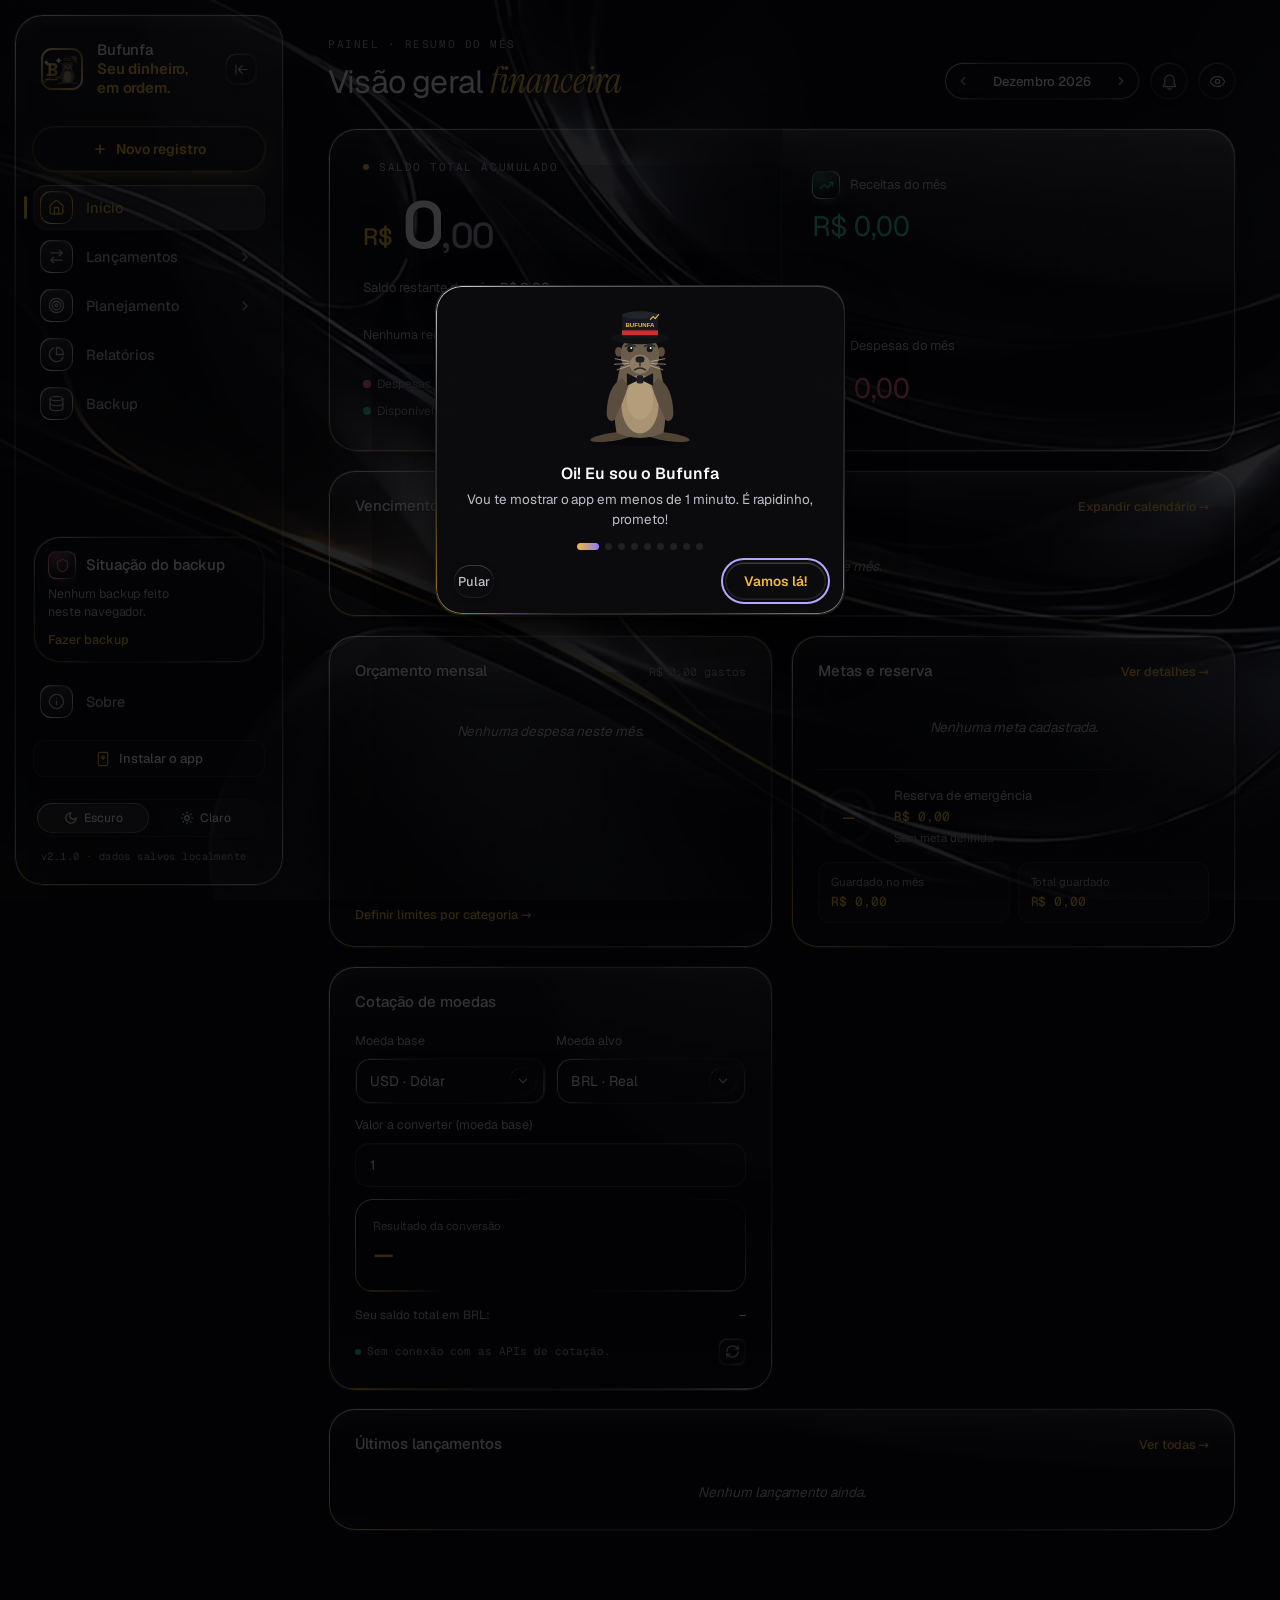
==== commit 36de242b: "v2.1.0 (build 18.42): Carregamento +rápido mobile Desempenho - Fontes hospedadas no próprio site (p" ====
--- a/index.html
+++ b/index.html
@@ -4,7 +4,9 @@
     <meta charset="UTF-8">
     <meta name="viewport" content="width=device-width, initial-scale=1.0, viewport-fit=cover">
     <!-- v17.7: segurança (CSP). Se o script em linha do <body> mudar, atualizar o hash (ver REGRAS-DO-PROJETO.md) -->
-    <meta http-equiv="Content-Security-Policy" content="default-src 'self'; script-src 'self' 'sha256-Egb26+s5F1q05OHx+gTKTM736IJn8+mnJhRwFocLb10='; style-src 'self' 'unsafe-inline' https://fonts.googleapis.com; font-src 'self' https://fonts.gstatic.com; img-src 'self' data: blob: https:; connect-src 'self' https:; worker-src 'self'; manifest-src 'self'; frame-src 'self'; object-src 'none'; base-uri 'self'; form-action 'self'">
+    <meta http-equiv="Content-Security-Policy" content="default-src 'self'; script-src 'self' 'sha256-Egb26+s5F1q05OHx+gTKTM736IJn8+mnJhRwFocLb10=' 'sha256-VE1Ze5Go/CIOZst4i3LDz9RE9+aUGpm+Fwx9Bsp++9w='; style-src 'self' 'unsafe-inline'; font-src 'self'; img-src 'self' data: blob: https:; connect-src 'self' https:; worker-src 'self'; manifest-src 'self'; frame-src 'self'; object-src 'none'; base-uri 'self'; form-action 'self'">
+    <!-- v18.38: primeira visita mostra o balão do tutorial antes do JS (hash na CSP; se mudar este script, recalcular) -->
+    <script>(function(){var v;try{v=localStorage.getItem("tutorialVisto")}catch(e){}if(v!=="1")document.documentElement.classList.add("tut-pre")})();</script>
     <meta name="referrer" content="strict-origin-when-cross-origin">
     <title>Bufunfa: planilha de gastos automática e grátis</title>
     <!-- v17.7: SEO e pré-visualização de links -->
@@ -54,7 +56,7 @@
             "operatingSystem": "Web (navegador). Instalável como app (PWA) em Android, iOS, Windows e macOS.",
             "browserRequirements": "Requer JavaScript e um navegador moderno.",
             "softwareVersion": "2.1.0",
-            "dateModified": "2026-11-18",
+            "dateModified": "2026-11-25",
             "inLanguage": "pt-BR",
             "isAccessibleForFree": true,
             "offers": {
@@ -91,10 +93,14 @@
     </script>
     <link rel="alternate" type="text/markdown" href="index.md" title="Descrição do app em Markdown">
     <link rel="privacy-policy" href="privacy/">
-    <link rel="preconnect" href="https://fonts.googleapis.com">
-    <link rel="preconnect" href="https://fonts.gstatic.com" crossorigin>
-    <link rel="stylesheet" href="https://fonts.googleapis.com/css2?family=Geist:wght@300;400;500;600&family=Geist+Mono:wght@400;500&family=Instrument+Serif:ital@0;1&family=Space+Grotesk:wght@500;600;700&display=swap">
-    <link rel="stylesheet" href="Controlefinanceiro.css?v=18.36">
+    <!-- v18.40: fontes no próprio site (assets/fontes). Aqui só a Geist, do texto da primeira pintura; as outras estão no início do Controlefinanceiro.css, para não disputar a rede com o JS -->
+    <link rel="preload" href="assets/fontes/geist.woff2" as="font" type="font/woff2" crossorigin>
+    <style>@font-face{font-family:'Geist';font-style:normal;font-weight:400 600;font-display:swap;src:url(assets/fontes/geist.woff2) format('woff2');unicode-range:U+0000-00FF,U+0131,U+0152-0153,U+02BB-02BC,U+02C6,U+02DA,U+02DC,U+0304,U+0308,U+0329,U+2000-206F,U+20AC,U+2122,U+2191,U+2193,U+2212,U+2215,U+FEFF,U+FFFD}</style>
+    <link rel="preload" href="Controlefinanceiro.js?v=18.42" as="script"> <!-- v18.37: baixa o JS em paralelo com o CSS (LCP) -->
+    <!-- v18.40: CSS crítico (primeira pintura do Início e do balão do tutorial). O CSS completo carrega no fim do <body>, sem bloquear a pintura.
+         Gerar de novo quando mudar o HTML ou o CSS do Início ou do balão (ver REGRA 3 em REGRAS-DO-PROJETO.md). -->
+    <link rel="preload" href="Controlefinanceiro.css?v=18.42" as="style">
+    <style id="css-critico">:root{color-scheme:dark;--pagina: #050506;--fundo: #09090B;--cartao: #111114;--icone: #1C1C21;--borda: #26262B;--texto: #F4F4F5;--texto-2: #A1A1AA;--dourado: #F0B93B;--roxo: #8B7CF6;--sucesso: #34D399;--erro: #FB7185;--texto-botao: #1A1405}*{box-sizing:border-box}body{margin:0;padding:0;font-family:Inter,sans-serif;font-size:16px;line-height:1.6;text-rendering:optimizelegibility;color:var(--texto);background-color:var(--pagina);transition:background-color .25s,color .25s}svg{flex-shrink:0;width:18px;height:18px;fill:none;stroke:currentcolor;stroke-width:2;stroke-linecap:round;stroke-linejoin:round}h1,h2,h3{line-height:1.3}p{margin:0 0 12px;color:var(--texto-2)}hr{display:none}::selection{color:#fff;background-color:var(--roxo)}header{display:flex;align-items:center;justify-content:space-between;gap:12px;width:100%;max-width:720px;margin:0 auto;padding:24px 16px 8px}header h1{margin:0;font-size:1.35rem;font-weight:700;letter-spacing:-.3px}header p{margin:4px 0 0;font-size:.85rem}.botao-tema{display:inline-flex;align-items:center;gap:8px;flex-shrink:0;padding:8px 12px;color:var(--texto);background-color:var(--fundo);border:1px solid var(--borda);border-radius:999px;font-size:.8rem;font-weight:500}.botao-tema:hover{background-color:var(--cartao)}.botao-tema svg{width:16px;height:16px;color:var(--dourado)}body:not(.modo-claro) .icone-lua{display:none}main{width:100%;max-width:720px;min-width:0px;margin:0 auto;padding:16px}section{position:relative;width:100%;min-width:0px;margin:0 0 40px;padding:20px 16px 24px;background-color:var(--fundo);border:1px solid var(--borda);border-radius:16px;transition:background-color .25s,border-color .25s}section h2{margin:0 0 14px;padding:0;color:var(--texto);font-size:1.15rem;font-weight:700}section h3{margin:24px 0 10px;color:var(--texto);font-size:.95rem;font-weight:700}label{display:block;margin:4px 0 8px;color:var(--texto);font-size:.85rem;font-weight:600}input,select,textarea{display:block;width:100%;max-width:100%;min-height:44px;margin-bottom:18px;padding:10px 12px;color:var(--texto);background-color:var(--cartao);border:1px solid var(--borda);border-radius:10px;outline:none;font-family:inherit;font-size:1rem;transition:border-color .2s,box-shadow .2s}select{cursor:pointer}input[type=date],input[type=month]{cursor:pointer;color-scheme:dark}@media(hover:hover){input:hover,select:hover{border-color:var(--roxo)}}input:focus-visible,select:focus-visible{border-color:var(--roxo);box-shadow:#8b7cf640 0 0 0 3px}button{padding:11px 18px;color:var(--texto-botao);background-color:var(--dourado);border:1px solid transparent;border-radius:10px;font-family:inherit;font-size:.95rem;font-weight:600;cursor:pointer;transition:filter .2s,background-color .2s,border-color .2s}button:focus-visible,.item-menu:focus-visible{outline:2px solid var(--roxo);outline-offset:2px}.resumo-despesas{display:grid;grid-template-columns:repeat(2,minmax(0px,1fr));gap:12px;margin-top:4px}.card-resumo{display:flex;flex-direction:column;gap:2px;min-width:0px;padding:14px;background-color:var(--cartao);border-radius:14px}.card-resumo-rotulo{margin:6px 0 0;font-size:.78rem;line-height:1.3}.card-resumo strong{display:block;color:var(--texto);font-size:1.05rem;font-weight:700;font-variant-numeric:tabular-nums;overflow-wrap:anywhere}#total-receita{color:var(--sucesso)}#total-despesa{color:var(--erro)}.tela-despesas[hidden]{display:none}ul{margin:0;padding:0;list-style:none}.botao-icone{display:grid;place-items:center;width:34px;height:34px;margin:0;padding:0;color:var(--texto-2);background-color:var(--icone);border:1px solid var(--borda);border-radius:10px}.botao-icone:hover{color:var(--texto);background-color:var(--borda);filter:none}@media(max-width:360px){header h1{font-size:1.15rem}.texto-tema{display:none}}@media(prefers-reduced-motion:reduce){*,:before,:after{scroll-behavior:auto!important;animation-duration:.01ms!important;transition-duration:.01ms!important}}.menu-lateral{display:none}main{padding-bottom:104px}section[hidden]{display:none}.barra-abas{position:fixed;right:0;bottom:0;left:0;z-index:20;display:flex;justify-content:center;padding:6px 4px calc(6px + env(safe-area-inset-bottom));background-color:var(--fundo);border-top:1px solid var(--borda)}.barra-abas-interna{display:flex;width:100%;max-width:720px}.menu-marca{position:relative;display:flex;align-items:center;gap:15px;margin-bottom:4px;padding:10px 8px 22px}.menu-marca:after{content:"";position:absolute;right:8px;bottom:0;left:8px;height:2px;background:linear-gradient(90deg,var(--dourado) 0%,var(--dourado) 50%,var(--roxo) 100%);border-radius:2px;box-shadow:#f0b93b59 0 0 10px}.menu-marca-titulo{margin:0;color:var(--texto);font-size:.95rem;font-weight:700;line-height:1.35}@media(min-width:1024px){.app{display:grid;grid-template-columns:250px minmax(0px,1fr);min-height:100vh}.menu-lateral{position:sticky;top:0;display:flex;flex-direction:column;height:100vh;padding:20px 14px;overflow-y:auto;background-color:var(--fundo);border-right:1px solid var(--borda)}.barra-abas,header{display:none}}.painel-card{min-width:0px;padding:16px;background-color:var(--cartao);border-radius:14px}.painel-card input,.painel-card select{background-color:var(--fundo)}.hero-valor{display:block;margin:4px 0 6px;font-size:2rem;font-weight:700;font-variant-numeric:tabular-nums;line-height:1.2;overflow-wrap:anywhere}.icone-olho-fechado{display:none}.controles-comparativo>div[hidden]{display:none}.app-conteudo{min-width:0px}.modal[hidden],#reserva-meta-bloco[hidden]{display:none}.grade-campos{display:grid;grid-template-columns:repeat(2,minmax(0px,1fr));gap:0px 12px}@media(max-width:480px){.grade-campos{grid-template-columns:1fr}}.painel-cabecalho{display:flex;align-items:center;justify-content:space-between;gap:12px;margin-bottom:14px;padding:16px;background-color:var(--cartao);border:1px solid var(--borda);border-radius:14px}.painel-cabecalho h2{margin:0 0 2px;font-size:1.1rem}#acoes-receita-existente[hidden],.config-box[hidden],.sim-detalhe[hidden]{display:none}.faixa-vencimentos{display:flex;gap:10px;padding-bottom:6px;overflow-x:auto}.calendario[hidden],.selo-variacao[hidden]{display:none}.cot-resultado{margin-bottom:12px;padding:14px;background-color:var(--fundo);border:1px solid var(--borda);border-radius:12px;text-align:center}.cot-rotulo{display:block;color:var(--texto-2);font-size:.68rem;font-weight:600;letter-spacing:.06em;text-transform:uppercase}.cot-valor{display:block;margin:4px 0;color:var(--texto);font-size:1.35rem;font-variant-numeric:tabular-nums;overflow-wrap:anywhere}.cot-saldo{display:flex;flex-wrap:wrap;justify-content:space-between;gap:4px 12px;margin:0 0 10px;font-size:.8rem}#despesa-recorrente{display:none}.painel-cabecalho h2{display:flex;align-items:center;gap:8px}.painel-cabecalho-texto{min-width:0px}#card-cotacao .cot-rodape{margin-top:auto}@media(min-width:700px){.faixa-vencimentos{display:grid;grid-template-columns:repeat(auto-fill,minmax(190px,1fr));overflow:visible}}#card-cotacao select{padding:10px 6px;font-size:.9rem}#card-cotacao label{margin:2px 0 6px}#card-cotacao input{min-height:40px;margin-bottom:10px}.cot-resultado{margin-bottom:8px;padding:10px}.cot-valor{margin:2px 0;font-size:1.2rem}.cot-saldo{margin-bottom:6px}@media(min-width:700px){.faixa-vencimentos{grid-template-columns:repeat(auto-fill,minmax(232px,1fr))}}header .header-acoes{display:flex;align-items:center;gap:8px}.botao-sobre{padding:8px 10px}.botao-sobre span{display:none}.mascote{stroke:none;display:block;width:100%;height:100%;overflow:visible}.mascote .m-tablet,.mascote .m-moeda{display:none}.m-corpo{transform-origin:80px 190px;animation:3.6s ease-in-out 0s infinite normal none running m-respira}.m-cabeca{animation:4.2s ease-in-out 0s infinite normal none running m-cabeca}.m-olhos{animation:5s ease 0s infinite normal none running m-pisca}.m-braco-e{transform:rotate(7deg)}.m-braco-d{transform:rotate(-7deg)}.m-acenar .m-braco-e{animation:1.1s ease-in-out 0s infinite normal none running m-acena-e}.m-acenar .m-braco-d{animation:1.1s ease-in-out -.85s infinite normal none running m-acena-d}.mascote{--fim-e: 7deg;--fim-d: -7deg}.mascote.m-acenar{--fim-e: 118deg;--fim-d: -126.6deg}@keyframes m-respira{0%,to{transform:scale(1)}50%{transform:scale(1.015,1.03)}}@keyframes m-cabeca{0%,to{transform:rotate(-2.5deg) translateY(0)}50%{transform:rotate(2.5deg) translateY(-2px)}}@keyframes m-pisca{0%,92%,to{transform:scaleY(1)}95%{transform:scaleY(.1)}}@keyframes m-acena-e{0%,to{transform:rotate(118deg)}50%{transform:rotate(138deg)}}@keyframes m-acena-d{0%,to{transform:rotate(-118deg)}50%{transform:rotate(-138deg)}}@media(prefers-reduced-motion:reduce){.m-corpo,.m-cabeca,.m-olhos,.m-acenar .m-braco-e,.m-acenar .m-braco-d,.m-apontar .m-braco-e,.m-moeda .m-braco-d{animation:auto ease 0s 1 normal none running none!important}.m-acenar .m-braco-e{transform:rotate(125deg)}.m-acenar .m-braco-d{transform:rotate(-125deg)}}.sb-acordeao summary::-webkit-details-marker{display:none}.tut-foco{position:fixed;z-index:200;border-radius:14px;outline:2px solid var(--dourado);outline-offset:3px;box-shadow:#030305cc 0 0 0 9999px;pointer-events:none;transition:left .35s,top .35s,width .35s,height .35s}.tut-foco.sem{outline:0px}#tutorial[hidden]{display:none}#tutorial{position:fixed;inset:0;z-index:190}.tut-balao{position:fixed;z-index:210;width:min(350px,-24px + 100vw);padding:16px 18px 14px;background-color:var(--fundo);border:1px solid var(--borda);border-radius:18px;box-shadow:#0000008c 0 24px 60px;transition:left .35s,top .35s}.tut-balao.centro{width:min(410px,-24px + 100vw);text-align:center}.tut-corpo{display:flex;align-items:flex-start;gap:14px}.tut-balao.centro .tut-corpo{flex-direction:column;align-items:center}.tut-mascote{flex-shrink:0;width:78px;height:90px}.tut-balao.centro .tut-mascote{width:128px;height:148px}.tut-passo[hidden]{display:none}.tut-balao h3{margin:0 0 4px;color:var(--texto);font-size:1rem}.tut-balao p{margin:0;font-size:.84rem;line-height:1.5}.tut-pontos{display:flex;flex-wrap:wrap;justify-content:center;gap:6px;margin:14px 0 12px}.tut-pontos i{width:7px;height:7px;background-color:var(--borda);border-radius:999px;transition:width .25s,background-color .25s}.tut-pontos i.ativo{width:22px;background:linear-gradient(90deg,var(--dourado),var(--roxo))}.tut-acoes{display:flex;align-items:center;gap:8px}.tut-espaco{flex:1 1 0%}.tut-pular{padding:8px 4px;color:var(--texto-2);background:none;border:0px;font-size:.8rem;font-weight:500}.tut-pular:hover{background:none;color:var(--texto)}.tut-voltar{padding:9px 14px;color:var(--texto);background-color:transparent;border-color:var(--borda);font-size:.82rem}.tut-voltar:hover{background-color:var(--cartao);filter:none}.tut-proximo{padding:9px 18px;font-size:.85rem;font-weight:700}@media(max-width:520px){header .texto-tema{display:none}header .botao-tema{padding:8px 10px}}.mascote{cursor:pointer}.mascote .m-oculos,.mascote .m-sorriso,.mascote .m-malabarismo{display:none}.mascote .m-interroga,.mascote .m-boca-seria,.mascote .m-topo,.mascote .m-dab-e,.mascote .m-dab-d,.mascote .m-moicano,.mascote .m-lingua,.mascote .m-lingua-fora,.mascote .m-tontura{opacity:0}.sb-versoes::-webkit-scrollbar{display:none}#tutorial{touch-action:none}.tut-balao{max-height:calc(100dvh - 24px);overflow-y:auto;overscroll-behavior:contain;touch-action:pan-y}@media(max-width:700px){.tut-balao{width:min(430px,-24px + 100vw);padding-bottom:calc(14px + env(safe-area-inset-bottom))}}@media(max-height:620px){.tut-balao{padding:12px 14px 10px}.tut-mascote{width:58px;height:68px}.tut-balao.centro .tut-mascote{width:90px;height:104px}.tut-balao p{font-size:.8rem;line-height:1.4}.tut-pontos{margin:10px 0 8px}}.cartao-info[hidden],.previa-parcelas[hidden]{display:none}:root{--fonte-texto: "Geist", "Inter", system-ui, -apple-system, "Segoe UI", sans-serif;--fonte-mono: "Geist Mono", ui-monospace, "SFMono-Regular", Menlo, monospace;--fonte-num: "Space Grotesk", "Geist", system-ui, sans-serif;--fonte-serif: "Instrument Serif", Georgia, serif;--pop-bg: rgba(12, 12, 15, .985);--overlay: rgba(5, 5, 6, .5);--tubo: rgba(255, 255, 255, .03);--pagina: #050506;--fundo: rgba(255, 255, 255, .02);--cartao: rgba(255, 255, 255, .025);--icone: rgba(255, 255, 255, .06);--borda: #1F1F24;--borda-forte: #34343B;--texto: #F4F4F5;--texto-2: #A1A1AA;--texto-3: #71717A;--dourado: #F0B93B;--dourado-suave: rgba(240, 185, 59, .1);--roxo: #8B7CF6;--roxo-suave: rgba(139, 124, 246, .12);--sucesso: #34D399;--sucesso-suave: rgba(52, 211, 153, .1);--erro: #FB7185;--erro-suave: rgba(251, 113, 133, .1);--texto-botao: #1A1405;--vidro: rgba(255, 255, 255, .012);--vidro-borda: rgba(255, 255, 255, .06);--vidro-blur: brightness(.92) saturate(150%) contrast(1.05);--vidro-sombra: inset 0 0 0 1px rgba(255, 255, 255, .03), inset 1.5px 1.5px 1px -1px rgba(255, 255, 255, .35), inset -1.5px -1.5px 1px -1px rgba(255, 255, 255, .22), 0 18px 50px -20px rgba(0, 0, 0, .95);--vidro-ativo: rgba(255, 255, 255, .1);--vidro-sombra-ativo: inset 0 1px 0 rgba(255, 255, 255, .28), inset 0 0 0 1px rgba(255, 255, 255, .08), 0 8px 20px -8px rgba(0, 0, 0, .6);--metal: conic-gradient(from 200deg, #f4f4f6, #7d7d86, #e2e2e8, #4d4d55, #cfcfd6, #6e6e77, #f4f4f6);--metal-ouro: conic-gradient(from 200deg, #FFF1C4, #A8781F, #F6D278, #6E4C10, #F0B93B, #8F6418, #FFF1C4);--metal-interno: linear-gradient(180deg, #26262C, #0C0C0F);--reflexo: linear-gradient(135deg, rgba(255, 255, 255, .7), rgba(255, 255, 255, .16) 22%, rgba(255, 255, 255, 0) 42%, rgba(255, 255, 255, 0) 60%, rgba(255, 255, 255, .1) 80%, rgba(255, 255, 255, .45));--luz-cor: rgba(240, 185, 59, .06);--luz-fim: 45%;--halo: rgba(240, 185, 59, .08);--brilho-txt: #FFE3A1;--sombra: 0 1px 2px rgba(0, 0, 0, .4), 0 12px 40px -12px rgba(0, 0, 0, .6);--onda: url("data:image/svg+xml,%3Csvg xmlns='http://www.w3.org/2000/svg' width='40' height='8' viewBox='0 0 40 8' preserveAspectRatio='none'%3E%3Cpath d='M0 4Q10 0 20 4T40 4V8H0Z'/%3E%3C/svg%3E");--onda-v: url("data:image/svg+xml,%3Csvg xmlns='http://www.w3.org/2000/svg' width='8' height='16' viewBox='0 0 8 16' preserveAspectRatio='none'%3E%3Cpath d='M0 0H4Q8 4 4 8T4 16H0Z'/%3E%3C/svg%3E");--caustica: radial-gradient(ellipse 7px 4px at 30% 40%, rgba(255, 255, 255, .35), transparent 70%), radial-gradient(ellipse 5px 3px at 70% 70%, rgba(255, 255, 255, .25), transparent 70%), radial-gradient(ellipse 6px 3px at 55% 15%, rgba(255, 255, 255, .22), transparent 70%);--curva: cubic-bezier(.2, .8, .2, 1);--curva-entrada: cubic-bezier(.2, .7, .2, 1)}@keyframes fadeUp{0%{opacity:0;translate:0px 14px}to{opacity:1;translate:0px}}@keyframes fadeIn{0%{opacity:0}to{opacity:1}}@keyframes telaIn{0%{opacity:0;translate:32px}to{opacity:1;translate:0px}}@keyframes pulso{0%{box-shadow:#f0b93b8c 0 0}70%{box-shadow:#f0b93b00 0 0 0 10px}to{box-shadow:#f0b93b00 0 0}}@keyframes giro{to{transform:rotate(360deg)}}body{font-family:var(--fonte-texto);font-size:14px;line-height:1.5;letter-spacing:-.003em;-webkit-font-smoothing:antialiased;background-color:var(--pagina)}::selection{color:#fff;background:var(--roxo)}a{color:var(--dourado)}.mono{font-family:var(--fonte-mono)}.so-leitor{width:1px;height:1px;margin:-1px;padding:0;overflow:hidden;clip:rect(0px,0px,0px,0px);white-space:nowrap;border:0px;position:absolute!important}svg{stroke-width:1.8}section{margin:0 0 32px;padding:0;background:none;border:0px;border-radius:0}.vidro,.painel-card,.card-resumo,.item-menu,.config-box,.lista-despesas>li:not(.vazio),.sb-hero,.tela-corpo{position:relative;background:var(--vidro);border:1px solid var(--vidro-borda);border-radius:26px;backdrop-filter:var(--vidro-blur);box-shadow:var(--vidro-sombra)}.vidro:before,.painel-card:before,.card-resumo:before,.item-menu:before,.config-box:before,.lista-despesas>li:not(.vazio):before,.sb-hero:before,.tela-corpo:before,.menu-lateral:before,.modal-caixa:before,.dialogo:before,.notificacao:before,.tut-balao:before,.barra-abas-interna:before,.pilula-mes:before,.botao-redondo:before,.botao-receita:before,form button[type=submit]:before,.botao-icone:before,.botao-voltar:before,.tema-indicador:before,.vencimento:before,.vencimento-dia:before,.cot-resultado:before{content:"";position:absolute;inset:0;z-index:0;border-radius:inherit;pointer-events:none;padding:1.2px;background:var(--reflexo);mask:linear-gradient(rgb(0,0,0) 0px,rgb(0,0,0) 0px) content-box exclude,linear-gradient(rgb(0,0,0) 0px,rgb(0,0,0) 0px)}[data-tilt]{transition:transform .5s var(--curva),border-color .3s ease,background-color .25s ease;will-change:transform}[data-tilt]:after{content:"";position:absolute;inset:0;z-index:0;border-radius:inherit;pointer-events:none;opacity:var(--luz, 0);transition:opacity .4s;background:radial-gradient(480px circle at var(--mx, 50%) var(--my, 50%),var(--luz-cor),transparent var(--luz-fim, 45%))}.painel-card>*,.card-resumo>*,.item-menu>*,.config-box>*,.lista-despesas>li>*,.sb-hero>*,.tela-corpo>*,.vidro>*{position:relative;z-index:1}@media(hover:hover){.painel-card:hover,.vidro:hover{border-color:#ffffff29}}.ladrilho{--tom: var(--dourado);position:relative;flex-shrink:0;display:grid;place-items:center;width:28px;height:28px;color:var(--tom);border:1.5px solid transparent;border-radius:8px;background:radial-gradient(circle at 30% 22%,color-mix(in oklch,var(--tom) 30%,transparent),transparent 62%) padding-box,var(--metal-interno) padding-box,conic-gradient(from 210deg,color-mix(in oklch,var(--tom) 40%,#fff),var(--tom),color-mix(in oklch,var(--tom) 55%,#000),color-mix(in oklch,var(--tom) 60%,#fff),color-mix(in oklch,var(--tom) 45%,#000),color-mix(in oklch,var(--tom) 40%,#fff)) border-box;box-shadow:0 6px 14px -8px var(--tom),inset 0 1px #ffffff1f}.ladrilho svg{width:15px;height:15px}.tom-sucesso{--tom: var(--sucesso)}.tom-erro{--tom: var(--erro)}@media(min-width:1024px){.app{grid-template-columns:256px minmax(0px,1fr)}.menu-lateral{top:14px;z-index:2;height:calc(-28px + 100vh);margin:14px 0 14px 14px;padding:22px 16px 18px;background:var(--vidro);border:1px solid var(--vidro-borda);border-radius:28px;backdrop-filter:var(--vidro-blur);box-shadow:var(--vidro-sombra);overflow-x:hidden;scrollbar-width:none;animation:.8s ease 0s 1 normal backwards running fadeIn}.menu-lateral::-webkit-scrollbar{display:none}main{position:relative;z-index:1;max-width:none;margin:0;padding:36px 44px 72px}main>section,main>section:not(.painel-largo){max-width:1220px;margin-left:auto;margin-right:auto}}.menu-marca{gap:12px;margin:0;padding:0 8px 26px}.menu-marca:after{display:none}.menu-marca-icone:not(.sem-logo) svg{display:none}.menu-marca-titulo{font-size:14px;font-weight:500;line-height:1.25;letter-spacing:-.01em}.menu-marca-l1{display:block;font-size:14px;font-weight:500}.menu-marca-l2{display:block;color:var(--dourado);font-size:14px;font-weight:600}.menu-rodape{display:flex;flex-direction:column;gap:12px;margin-top:auto;padding-top:16px}.tema-segmentado{position:relative;display:grid;grid-template-columns:1fr 1fr;padding:3px;background:var(--cartao);border:1px solid var(--borda);border-radius:999px}.tema-indicador{position:absolute;top:3px;bottom:3px;left:3px;width:calc(50% - 3px);border-radius:999px;background:var(--vidro-ativo);box-shadow:var(--vidro-sombra-ativo);transition:transform .4s var(--curva)}.tema-segmentado button{position:relative;z-index:1;display:flex;align-items:center;justify-content:center;gap:6px;padding:7px 0;overflow:hidden;color:var(--texto);background:transparent;border:0px;border-radius:999px;box-shadow:none;font-size:12px;font-weight:450}.tema-segmentado button:hover{filter:none}.tema-segmentado svg{width:14px;height:14px;stroke-width:2}.menu-versao{margin:0;padding:0 8px;color:var(--texto-3);font-family:var(--fonte-mono);font-size:10.5px;letter-spacing:.04em}header{padding:20px 16px 4px}header h1{font-size:19px;font-weight:500;letter-spacing:-.02em}header h1 span{color:var(--dourado);font-weight:600}header p{color:var(--texto-3);font-size:12.5px}.header-acoes .botao-tema{width:38px;height:38px;padding:0;justify-content:center;border-radius:999px}.header-acoes .botao-tema .texto-tema,.header-acoes .botao-sobre span{display:none}.barra-abas{padding:6px 10px calc(10px + env(safe-area-inset-bottom));background:none;border:0px;pointer-events:none}.barra-abas-interna{position:relative;max-width:640px;padding:4px;pointer-events:auto;background:#121216b8;border:1px solid var(--vidro-borda);border-radius:26px;backdrop-filter:blur(16px) saturate(170%);box-shadow:var(--vidro-sombra)}.painel-cabecalho{display:flex;flex-wrap:wrap;align-items:flex-end;justify-content:space-between;gap:20px;margin:0 0 18px;padding:0 0 10px;background:none;border:0px;border-radius:0;animation:fadeUp .8s var(--curva-entrada) backwards}.painel-cabecalho>div:first-child{min-width:0px}.sobretitulo{display:block;margin-bottom:8px;color:var(--texto-3);font-family:var(--fonte-mono);font-size:11px;letter-spacing:.14em;text-transform:uppercase}.painel-cabecalho h2,.cabecalho-reserva h2{display:block;margin:0;color:var(--texto);font-size:32px;font-weight:400;letter-spacing:-.025em;line-height:1.1}.painel-cabecalho h2 em{color:var(--dourado);font-family:var(--fonte-serif);font-size:36px;font-style:italic;font-weight:400;letter-spacing:-.01em}.cabecalho-acoes{display:flex;align-items:center;gap:10px}.pilula-mes{position:relative;display:flex;align-items:center;gap:2px;padding:3px;background:var(--vidro);border:1px solid var(--vidro-borda);border-radius:999px;backdrop-filter:var(--vidro-blur);box-shadow:var(--vidro-sombra)}.pilula-mes>*{position:relative;z-index:1}.botao-redondo{position:relative;display:grid;place-items:center;width:38px;height:38px;padding:0;color:var(--texto-2);background:var(--vidro);border:1px solid var(--vidro-borda);border-radius:999px;box-shadow:var(--vidro-sombra);backdrop-filter:var(--vidro-blur);transition:translate .25s ease-out,color .2s,border-color .2s}.botao-redondo:hover{color:var(--texto);border-color:var(--borda-forte);filter:none}.botao-redondo svg{width:17px;height:17px}button,.botao-receita{font-family:var(--fonte-texto)}button{font-size:13.5px;font-weight:600;color:var(--dourado);background:var(--vidro);border:1px solid var(--vidro-borda);border-radius:999px;box-shadow:var(--vidro-sombra);transition:filter .2s,background-color .25s,border-color .2s,color .2s,translate .25s ease-out,transform .2s}button:hover{filter:brightness(1.08)}.botao-icone{position:relative;width:32px;height:32px;color:var(--texto-2);background:var(--vidro);border:1px solid var(--vidro-borda);border-radius:10px;box-shadow:var(--vidro-sombra)}.botao-icone:hover{color:var(--texto);background:var(--vidro);border-color:var(--borda-forte);filter:none}.botao-icone svg{position:relative;z-index:1;width:15px;height:15px}.link-dourado,.painel-link,.link-categorias{padding:0;color:var(--dourado);background:none;border:0px;border-radius:0;box-shadow:none;font-size:12.5px;font-weight:500;text-decoration:none;cursor:pointer;transition:color .2s}.link-dourado:hover,.painel-link:hover,.link-categorias:hover{color:var(--texto);background:none;filter:none;text-decoration:none}.esqueleto{display:none}.inicio-corpo{display:flex;flex-direction:column;gap:18px}main>section:not([hidden]) .inicio-corpo>*,main>section:not([hidden]) .painel-trio>*,main>section:not([hidden]) .painel-duo>*,main>section:not([hidden]) .graficos-resumo>*{animation:fadeUp .9s var(--curva-entrada) backwards}.inicio-corpo>:nth-child(2){animation-delay:.16s!important}.painel-trio>:nth-child(1){animation-delay:.24s!important}.painel-trio>:nth-child(2){animation-delay:.3s!important}.painel-trio>:nth-child(3){animation-delay:.36s!important}.painel-duo>:nth-child(1){animation-delay:.42s!important}.hero{display:grid;grid-template-columns:repeat(auto-fit,minmax(min(100%,400px),1fr));overflow:hidden;border-radius:28px;animation-delay:.08s}.hero-principal{padding:30px 34px;min-width:0px}.hero-rotulo{display:flex;align-items:center;gap:10px;color:var(--texto-2);font-family:var(--fonte-mono);font-size:11px;font-weight:400;letter-spacing:.14em;text-transform:uppercase}.ponto-pulso{width:6px;height:6px;border-radius:50%;background:var(--dourado);animation:2.4s ease-out 0s infinite normal none running pulso}.hero-valor-caixa{position:relative;display:inline-flex;align-items:flex-end;gap:10px;max-width:100%;margin:16px 0 20px;padding-right:6px;font-family:var(--fonte-num);font-variant-numeric:tabular-nums;line-height:1;transition:filter .4s}.hero-moeda{margin-bottom:9px;color:var(--dourado);font-size:24px;font-weight:500}.hero-valor{display:inline-flex;align-items:flex-end;margin:0;color:var(--texto);font-family:var(--fonte-num);font-size:clamp(40px,5.2vw,70px);font-weight:600;letter-spacing:-.04em;line-height:1;overflow-wrap:normal;transition:color .6s}.hero-linha-info{display:flex;flex-wrap:wrap;align-items:center;gap:14px}.hero-sub{margin:0;color:var(--texto-2);font-size:13px}.hero-sub strong{color:var(--texto);font-weight:500}.comprometido{margin-top:28px}.comprometido-topo{display:flex;justify-content:space-between;margin-bottom:8px;color:var(--texto-2);font-size:12px}.comprometido-topo .mono{color:var(--texto)}.tubo,.barra-progresso{position:relative;height:10px;margin:0;overflow:hidden;background:var(--tubo);border-radius:999px;box-shadow:inset 0 1px 3px #00000047,inset 0 -1px #ffffff14,0 0 0 1px var(--vidro-borda)}.liquido,.barra-progresso-preenchimento{--tom: var(--dourado);position:absolute;top:0;bottom:0;left:0;height:auto;border-radius:999px 0 0 999px;background:linear-gradient(180deg,#ffffff61,#fff0 50%),linear-gradient(90deg,color-mix(in oklch,var(--tom) 45%,transparent),color-mix(in oklch,var(--tom) 85%,transparent));box-shadow:inset 0 0 0 1px color-mix(in oklch,var(--tom) 55%,transparent),0 0 16px -4px var(--tom);transform-origin:left center;transition:width .7s var(--curva)}.liquido-misto{--tom: var(--roxo);background:linear-gradient(180deg,#ffffff61,#fff0 50%),linear-gradient(90deg,color-mix(in oklch,var(--dourado) 70%,transparent),color-mix(in oklch,var(--roxo) 80%,transparent))}.hero-lado{position:relative;display:grid;grid-template-columns:minmax(0px,1fr);grid-template-rows:1fr 1fr;gap:0px;margin:-1px 0 0 -1px;border-top:1px solid var(--borda);border-left:1px solid var(--borda)}.hero-item,.hero-item.card-clicavel{display:flex;flex-direction:column;justify-content:center;gap:6px;padding:26px 30px;background:transparent;border:0px;border-radius:0;box-shadow:none;backdrop-filter:none;cursor:pointer;transition:background-color .25s}.hero-item:before{display:none}.hero-item+.hero-item{border-top:1px solid var(--borda)}.hero-item:hover{background:#ffffff06}.hero-item-topo{display:flex;align-items:center;justify-content:space-between;gap:10px}.hero-item-nome{display:flex;align-items:center;gap:10px}.hero-item .card-resumo-rotulo{margin:0;color:var(--texto-2);font-family:var(--fonte-texto);font-size:13px;letter-spacing:0px;text-transform:none}.hero-variacao{color:var(--sucesso);font-size:11.5px}.hero-item strong{display:block;padding-right:40px;color:var(--tom);font-family:var(--fonte-texto);font-size:28px;font-weight:400;letter-spacing:-.02em;font-variant-numeric:tabular-nums;transition:filter .4s}.card-cabeca{display:flex;flex-wrap:wrap;align-items:baseline;justify-content:space-between;gap:6px 16px;margin-bottom:18px}.card-cabeca h3,.titulo-com-ladrilho{margin:0;color:var(--texto);font-size:15px;font-weight:500;letter-spacing:-.005em}.card-cabeca-titulo{display:flex;flex-wrap:wrap;align-items:baseline;gap:10px}.card-cabeca-detalhe{color:var(--texto-3);font-size:12.5px}.card-cabeca-mono{color:var(--texto-3);font-family:var(--fonte-mono);font-size:11.5px}.painel-card{padding:24px 26px;border-radius:26px}.painel-trio{display:grid;grid-template-columns:repeat(auto-fit,minmax(300px,1fr));gap:18px}.painel-trio>.painel-card{display:flex;flex-direction:column}.painel-duo{display:grid;grid-template-columns:repeat(auto-fit,minmax(min(100%,380px),1fr));gap:18px}.link-rodape{align-self:flex-start;margin-top:auto;padding-top:20px}.linha-tempo{position:relative;height:28px;margin:0 6px 18px}.faixa-vencimentos,#card-vencimentos .faixa-vencimentos{display:grid;grid-template-columns:repeat(auto-fill,minmax(170px,1fr));gap:10px;padding:0;overflow:visible}.lista-orcamento{display:flex;flex-direction:column;gap:18px}#card-cotacao label,.card-cotacao label{margin:0 0 8px;color:var(--texto-2);font-size:12.5px;font-weight:400;letter-spacing:0px;text-transform:none}#card-cotacao .grade-campos{gap:10px;margin-bottom:12px}#card-cotacao .grade-campos .cs,#card-cotacao .grade-campos select{margin-bottom:0}.cot-resultado{position:relative;margin-top:0;padding:16px 18px;background:transparent;border:0px;border-radius:18px}.cot-resultado>*{position:relative;z-index:1}.cot-rotulo{color:var(--texto-3);font-size:11.5px;font-weight:400;letter-spacing:0px;text-transform:none}.cot-valor,#cot-resultado{display:block;margin-top:4px;color:var(--dourado);font-family:var(--fonte-num);font-size:24px;font-weight:600;letter-spacing:-.03em;line-height:1.15;word-break:break-word}.cot-taxa{margin:8px 0 0;color:var(--texto-3);font-family:var(--fonte-mono);font-size:10.5px;line-height:1.55}.cot-saldo{display:flex;justify-content:space-between;gap:10px;margin:14px 0 0;color:var(--texto-2);font-size:12px}.cot-saldo strong{color:var(--texto);font-family:var(--fonte-mono);font-weight:500}.cot-rodape{display:flex;align-items:center;justify-content:space-between;gap:10px;margin-top:auto;padding-top:14px}.status-api{display:flex;align-items:center;gap:6px;color:var(--texto-3);font-family:var(--fonte-mono);font-size:11px}.status-api:before{content:"";flex-shrink:0;width:6px;height:6px;border-radius:50%;background:var(--sucesso)}#cot-atualizar{width:28px;height:28px;border-radius:8px}#cot-atualizar:active svg{animation:giro .6s var(--curva)}.lista-movs{margin:0;padding:0;list-style:none}.card-movs{padding-bottom:12px}.card-movs .card-cabeca{margin-bottom:10px}.resumo-despesas{gap:18px;margin:0 0 18px}.card-resumo{gap:4px;padding:22px 26px;border-radius:26px}.card-resumo-rotulo{margin:0;color:var(--texto-2);font-size:13px;font-weight:400}.card-resumo strong{margin-top:6px;color:var(--texto);font-family:var(--fonte-num);font-size:30px;font-weight:600;letter-spacing:-.03em;line-height:1.15}label,.rotulo-campo{margin:0 0 8px;color:var(--texto-2);font-size:12.5px;font-weight:400}input,select,textarea{margin-bottom:14px;padding:12px 14px;color:var(--texto);background:var(--cartao);border:1px solid var(--borda);border-radius:14px;font-family:var(--fonte-texto);font-size:14px}.painel-card input,.painel-card select{background:var(--cartao)}@media(hover:hover){input:hover,select:hover,textarea:hover{border-color:var(--borda-forte)}}input:focus,input:focus-visible,select:focus-visible,textarea:focus-visible{outline:0px;border-color:var(--dourado);box-shadow:0 0 0 4px var(--dourado-suave)}input::placeholder,textarea::placeholder{color:var(--texto-3);opacity:1}.tut-balao{position:relative;background:var(--pop-bg);border:1px solid var(--vidro-borda);border-radius:26px;box-shadow:var(--vidro-sombra),0 30px 70px -20px #0009}.tut-balao>*{position:relative;z-index:1}button:focus-visible,.item-menu:focus-visible,.menu-item:focus-visible,.aba:focus-visible,[role=button]:focus-visible,.fluxo-coluna:focus-visible{outline:2px solid var(--dourado);outline-offset:3px}@media(max-width:1023px){main{padding:14px 14px 120px}.painel-cabecalho{gap:14px}.painel-cabecalho h2,.cabecalho-reserva h2{font-size:27px}.painel-cabecalho h2 em{font-size:30px}.cabecalho-acoes{flex-wrap:wrap;width:100%}#inicio .cabecalho-acoes .pilula-mes{flex:1 1 0%;justify-content:space-between}.hero-principal{padding:24px 22px}.hero-item,.hero-item.card-clicavel{padding:20px 22px}.hero-lado{margin:0;border-left:0px}.hero-item strong{font-size:24px}.painel-card,.card-grafico{padding:20px;border-radius:24px}.painel-duo,.graficos-resumo,#graficos-resumo{grid-template-columns:minmax(0px,1fr)}}@media(max-width:520px){.hero-valor-caixa{gap:6px}.hero-moeda{font-size:18px;margin-bottom:7px}.faixa-vencimentos,#card-vencimentos .faixa-vencimentos{grid-template-columns:minmax(0px,1fr)}.card-resumo strong,.card-resumo-linha strong{font-size:24px}.resumo-despesas{gap:10px}.card-resumo{padding:18px;border-radius:22px}}@media(prefers-reduced-motion:reduce){.ponto-pulso,.hero-halo,.caustica,.bolha-anda,.bolha-sobe,.anel-bolha,.onda-ponta,.onda-topo,.anel-onda,.tanque-onda,.vencimento-selo .sino,.barra-progresso-preenchimento:before,.barra-progresso-preenchimento:after{animation:auto ease 0s 1 normal none running none!important}[data-tilt]{transform:none!important}}.hero-item.tom-sucesso .ladrilho{--tom: var(--sucesso)}.hero-item.tom-erro .ladrilho{--tom: var(--erro)}.painel-cabecalho h2 em{letter-spacing:inherit}.card-cabeca h3,.titulo-com-ladrilho{letter-spacing:normal}.card-resumo.hero-item strong{font-family:var(--fonte-texto);font-size:28px;font-weight:400;letter-spacing:-.02em;line-height:1.5;margin:0}.hero .resumo-despesas.hero-lado{gap:0px;margin:-1px 0 0 -1px}#inicio .card-cabeca{align-items:baseline}#inicio .card-cabeca h3{line-height:1.5}#card-vencimentos>.card-cabeca,#inicio .painel-card:has(#lista-orcamento)>.card-cabeca{margin-bottom:22px}#inicio .painel-card:has(#lista-metas-inicio)>.card-cabeca,#card-cotacao>.card-cabeca{margin-bottom:18px;align-items:center}#inicio .card-movs>.card-cabeca{margin-bottom:10px}#card-cotacao{display:flex;flex-direction:column}#card-cotacao .grade-campos{gap:10px;margin:0}#card-cotacao .grade-campos>div{display:flex;flex-direction:column;gap:8px;min-width:0px}#card-cotacao .grade-campos label{margin:0;color:var(--texto-2);font-size:12.5px}#card-cotacao label[for=cot-valor]{margin:12px 0 8px;color:var(--texto-2);font-size:12.5px}#card-cotacao #cot-valor{min-height:0px;margin:0;padding:12px 14px;border-radius:14px;font-size:14px}#card-cotacao .cot-resultado{margin:12px 0 0;padding:16px 18px;border-radius:18px;text-align:left}#card-cotacao .cot-rotulo{display:inline;color:var(--texto-3);font-size:11.5px}#card-cotacao .cot-valor{display:block;margin:4px 0 0}#card-cotacao .cot-taxa{margin:8px 0 0;color:var(--texto-3);font-family:var(--fonte-mono);font-size:10.5px;line-height:1.55}#card-cotacao .cot-saldo{margin:14px 0 0}#modal-receita .modal-topo>svg.icone-verde{display:none}#form-receita [hidden]{display:none!important}#comparativo .controles-comparativo>div[hidden]{display:none}.form-despesa .config-box[hidden]{display:none}.form-despesa .config-box:before{display:none}form.form-despesa>[hidden]{display:none!important}#campo-prazo-personalizado[hidden],#form-simulador .sim-detalhe[hidden],#sim-tabela-wrap[hidden]{display:none}#form-simulador .sim-mes-box:before{display:none}#form-simulador .sim-grafico:before{display:none}#form-simulador .sim-detalhe .selo-consulta:before{display:none}#backup #arquivo-backup{display:none}#sobre .sb-historia:before{display:none}.app-conteudo main>section:not([hidden]){animation:.5s cubic-bezier(.2,.8,.2,1) 0s 1 normal backwards running telaIn}@media(prefers-reduced-motion:reduce){.app-conteudo main>section:not([hidden]){animation:auto ease 0s 1 normal none running none}}.hero-valor-caixa{overflow:hidden}.menu-marca{perspective:420px}.sino-caixa{position:relative;display:inline-grid}.botao-sino svg{width:17px;height:17px;transform-origin:50% 2px}.botao-sino .sino-icone{width:19px;height:19px;overflow:visible;fill:none;stroke:currentcolor;stroke-width:1.6;stroke-linecap:round;stroke-linejoin:round}.botao-sino .sino-corpo{fill:color-mix(in oklch,currentcolor 10%,transparent 90%)}.botao-sino .sino-onda{opacity:0}.botao-sino:hover .sino-corpo{fill:color-mix(in oklch,currentcolor 18%,transparent 82%)}.sino-contador[hidden]{display:none!important}body{overflow-x:clip}.grade-campos{align-items:start}.grade-campos>div{display:flex;flex-direction:column;min-width:0px}.grade-campos>div>label{margin:0 0 8px}.grade-campos>div>:is(input,output,.dp,.cs,.seletor,select){margin-top:0}#campos-cartao [hidden],.filtro-mes-duplicado[hidden]{display:none!important}:root{--lg-veu: rgba(12, 12, 16, .46);--lg-veu-sem-blur: rgba(12, 12, 16, .82);--lg-blur: blur(14px) saturate(165%) brightness(.86);--lg-brilho: radial-gradient(130% 150% at 100% -10%, rgba(255, 255, 255, .085) 0%, rgba(255, 255, 255, .035) 38%, rgba(255, 255, 255, 0) 42%), linear-gradient(180deg, rgba(255, 255, 255, .06) 0%, rgba(255, 255, 255, 0) 26%, rgba(255, 255, 255, 0) 78%, rgba(255, 255, 255, .025) 100%);--lg-aro: linear-gradient(45deg, rgba(240, 185, 59, .95) 0%, rgba(240, 185, 59, .35) 9%, rgba(240, 185, 59, 0) 20%), linear-gradient(135deg, rgba(255, 255, 255, .95) 0%, rgba(255, 255, 255, .4) 10%, rgba(255, 255, 255, 0) 26%), linear-gradient(315deg, rgba(255, 255, 255, .75) 0%, rgba(255, 255, 255, .25) 10%, rgba(255, 255, 255, 0) 24%), linear-gradient(225deg, rgba(255, 255, 255, .45) 0%, rgba(255, 255, 255, 0) 16%), linear-gradient(rgba(255, 255, 255, .1), rgba(255, 255, 255, .1));--lg-borda: rgba(255, 255, 255, .08);--lg-sombra: inset 0 1px 0 rgba(255, 255, 255, .22), inset 1px 0 0 rgba(255, 255, 255, .08), inset -1px 0 0 rgba(255, 255, 255, .05), inset 0 -1px 0 rgba(255, 255, 255, .1), inset 0 14px 26px -20px rgba(255, 255, 255, .16), 0 2px 6px rgba(0, 0, 0, .3), 0 34px 70px -34px rgba(0, 0, 0, .95);--lg-veu-interno: rgba(255, 255, 255, .028);--lg-aro-interno: linear-gradient(135deg, rgba(255, 255, 255, .55) 0%, rgba(255, 255, 255, .08) 22%, rgba(255, 255, 255, .04) 60%, rgba(255, 255, 255, .3) 100%);--lg-sombra-interna: inset 0 1px 0 rgba(255, 255, 255, .12), inset 0 -1px 0 rgba(255, 255, 255, .04), 0 10px 24px -18px rgba(0, 0, 0, .85);--vidro: rgba(14, 14, 18, .32);--vidro-borda: rgba(255, 255, 255, .1);--vidro-blur: blur(12px) saturate(160%) brightness(.9);--vidro-sombra: inset 0 1px 0 rgba(255, 255, 255, .2), inset 0 -1px 0 rgba(255, 255, 255, .07), 0 2px 6px rgba(0, 0, 0, .3), 0 18px 40px -22px rgba(0, 0, 0, .9);--reflexo: linear-gradient(45deg, rgba(240, 185, 59, .7) 0%, rgba(240, 185, 59, 0) 18%), linear-gradient(135deg, rgba(255, 255, 255, .85) 0%, rgba(255, 255, 255, .2) 18%, rgba(255, 255, 255, 0) 40%, rgba(255, 255, 255, 0) 62%, rgba(255, 255, 255, .12) 82%, rgba(255, 255, 255, .5) 100%);--pagina: #030304;--lg-fundo-img: url(assets/fundo-liquid-escuro.webp);--lg-fundo-veu: linear-gradient(180deg, rgba(0, 0, 0, .74) 0%, rgba(0, 0, 0, .5) 15%, rgba(0, 0, 0, .34) 28%, rgba(0, 0, 0, .34) 100%);--lg-fundo-vinheta: radial-gradient(120% 90% at 50% 45%, rgba(0, 0, 0, 0) 55%, rgba(0, 0, 0, .55) 100%)}body{background-color:var(--pagina)}body:before{content:"";position:fixed;top:0;left:0;right:0;height:100lvh;z-index:-1;pointer-events:none;background:var(--lg-fundo-vinheta),var(--lg-fundo-veu),var(--lg-fundo-img) center 42% / cover no-repeat,var(--pagina)}body:after{content:none}.app-conteudo :is(.painel-card,.hero,.card-resumo,.tela-corpo,.item-menu,.sb-hero),.menu-lateral,.barra-abas-interna{background-color:var(--lg-veu)!important;background-image:var(--lg-brilho)!important;border-color:var(--lg-borda)!important;backdrop-filter:var(--lg-blur)!important;box-shadow:var(--lg-sombra)!important}.app-conteudo :is(.painel-card,.hero,.card-resumo,.tela-corpo,.item-menu,.sb-hero):before,.menu-lateral:before,.barra-abas-interna:before{background:var(--lg-aro)!important;padding:1.3px!important}.app-conteudo .hero .card-resumo{background:transparent!important;border-color:transparent!important;backdrop-filter:none!important;box-shadow:none!important}.app-conteudo .hero .card-resumo:before{content:none!important}@media(hover:hover){.app-conteudo :is(.painel-card,.hero,.item-menu):hover{border-color:#ffffff29!important}}@supports not ((backdrop-filter: blur(1px)) or (-webkit-backdrop-filter: blur(1px))){.app-conteudo :is(.painel-card,.hero,.tela-corpo,.item-menu,.sb-hero),.menu-lateral,.barra-abas-interna{background-color:var(--lg-veu-sem-blur)!important}}:root{--halo: transparent;--luz-cor: rgba(255, 255, 255, .045)}.hero-halo,.campos-receita-fixa[hidden],.receitas-fixas[hidden],.botao-selecionar[hidden],.barra-selecao[hidden]{display:none!important}.backup-automatico:empty{display:none}.app-conteudo{overflow-x:clip}.rel-maiores:empty{display:none}.secao-aposentada,#chip-saldo-mes{display:none!important}.tubo,.barra-progresso{height:8px;background:color-mix(in oklch,var(--texto) 7%,transparent);box-shadow:none}.liquido,.barra-progresso-preenchimento{border-radius:999px;background:linear-gradient(90deg,color-mix(in oklch,var(--tom) 72%,transparent),var(--tom));box-shadow:none}.liquido-misto{background:linear-gradient(90deg,var(--dourado),var(--roxo))}.card-movs .lista-movs{display:grid;gap:10px}#card-cotacao .cot-saldo{margin-top:auto;padding-top:14px}#sobre .sb-ajuda .sb-ajuda-lista[hidden]{display:none}@media(min-width:1024px){.app{grid-template-columns:284px minmax(0px,1fr)}.menu-lateral{padding:26px 18px 20px}.menu-marca{gap:14px;padding:0 8px 30px}.menu-marca-l1,.menu-marca-l2,.menu-marca-titulo{font-size:15px}}:root{--barra-pilula: rgba(244, 244, 245, .1);--barra-pilula-hover: rgba(244, 244, 245, .22);--barra-pilula-ativa: rgba(244, 244, 245, .3)}@supports selector(::-webkit-scrollbar){::-webkit-scrollbar{width:10px;height:10px}::-webkit-scrollbar-track,::-webkit-scrollbar-corner{background:transparent}::-webkit-scrollbar-button{display:none;width:0px;height:0px}::-webkit-scrollbar-thumb{min-height:40px;background-color:var(--barra-pilula);background-clip:padding-box;border:3px solid transparent;border-radius:99px}::-webkit-scrollbar-thumb:hover{background-color:var(--barra-pilula-hover);border-width:2.5px}::-webkit-scrollbar-thumb:active{background-color:var(--barra-pilula-ativa);border-width:2.5px}}@supports not selector(::-webkit-scrollbar){html{scrollbar-width:thin}html,*{scrollbar-color:var(--barra-pilula-hover) transparent}}.botao-instalar[hidden],.sb-botao[hidden]{display:none}:root{--texto-3: #90909A;--anel-foco: #B3A8FF}:is(a,button,input,select,textarea,summary,[tabindex],[role=button],[role=tab],[role=switch],label.item-menu):focus-visible{outline:2px solid var(--anel-foco)!important;outline-offset:2px!important}:is(input,select,textarea):focus-visible{outline-offset:1px!important}#sobre input:focus-visible,#sobre textarea:focus-visible,#card-cotacao input:focus-visible{box-shadow:0 0 0 4px color-mix(in oklch,var(--anel-foco) 25%,transparent)!important}main:focus{outline:none}.pular-conteudo{position:fixed;top:10px;left:10px;z-index:200;padding:10px 16px;color:var(--texto);font-size:14px;font-weight:600;text-decoration:none;background:var(--pop-bg, var(--fundo));border:1px solid var(--vidro-borda);border-radius:12px;transform:translateY(-160%);transition:transform .2s}.pular-conteudo:focus{transform:none}@media(prefers-reduced-motion:reduce){[data-tilt]{transform:none!important}}:root{--lg-vidro-limpo: brightness(.78) saturate(150%);--lg-blur-refracao: url(#lg-refracao) var(--lg-vidro-limpo)}.app-conteudo :is(.painel-card,.hero,.card-resumo,.tela-corpo,.item-menu,.sb-hero),.menu-lateral{background-color:transparent!important;backdrop-filter:var(--lg-vidro-limpo)!important}html.com-refracao .app-conteudo :is(.painel-card,.hero,.card-resumo,.tela-corpo,.item-menu,.sb-hero),html.com-refracao .menu-lateral{backdrop-filter:var(--lg-blur-refracao)!important}.app-conteudo :is(.painel-card,.hero,.tela-corpo,.sb-hero) :is(.painel-card,.item-menu,.config-box,.vencimento,.lista-despesas>li:not(.vazio)),.app-conteudo .tela-corpo .config-box,.app-conteudo .hero .card-resumo{backdrop-filter:none!important}:is(input:not([type=radio]):not([type=checkbox]):not([type=range]):not([type=file]):not([type=hidden]):not([type=color]):not(.dp-nativo),textarea){background-color:var(--vidro)}:is(input:not([type=radio]):not([type=checkbox]):not([type=range]):not([type=file]):not([type=hidden]):not([type=color]):not(.dp-nativo),textarea):not(:focus):not(:disabled){border-color:color-mix(in oklch,var(--texto) 16%,transparent);box-shadow:inset 0 1px color-mix(in oklch,var(--texto) 8%,transparent)}:root{--texto: #FAFAFB;--texto-2: #BEBEC7;--texto-3: #A5A5AF;--sombra-texto: 0 1px 1px rgba(0, 0, 0, .55), 0 0 1px rgba(0, 0, 0, .35)}.app-conteudo :is(.painel-cabecalho,.cabecalho-tela,.subtitulo-tela,.painel-card,.hero,.card-resumo,.item-menu,.item-meta,.tela-corpo,.sb-hero),.menu-lateral,.barra-abas-interna{text-shadow:var(--sombra-texto)}.saldo-brilho-txt,.hero-valor-caixa:after,.app-conteudo :is(input,textarea,select),.app-conteudo :is(.botao-principal,.cf-chip.ativo){text-shadow:none}@media(max-width:899.98px){.cabecalho-acoes .sino-caixa{display:none}}@supports (-webkit-touch-callout: none){input:not([type=checkbox]):not([type=radio]):not([type=range]):not([type=file]),select,textarea{font-size:16px!important}}@media(max-width:1023px){header{padding-top:calc(20px + env(safe-area-inset-top))}body{padding-left:env(safe-area-inset-left);padding-right:env(safe-area-inset-right)}}#receitas .painel-card[hidden]{display:none}.menu-marca-b{display:block;flex-shrink:0;width:42px;height:42px;border-radius:12px;cursor:pointer}.menu-marca-b:focus-visible{outline:2px solid var(--anel-foco);outline-offset:3px}.menu-recolher{flex-shrink:0;margin-left:auto}@media(min-width:1024px){.menu-lateral>*{position:relative;z-index:1}.menu-lateral :is(.menu-marca-titulo,.menu-item>span,.menu-novo>span,.menu-seta,.menu-destaque,.menu-versao,.botao-instalar,.tema-segmentado){transition:opacity .15s}}@media(min-width:1024px)and (prefers-reduced-motion:no-preference){.menu-recolher svg,.menu-lateral .menu-seta{transition:transform .3s var(--curva-entrada),opacity .15s ease}}.botao-filtros{display:none}@media(max-width:480px){.botao-filtros[aria-expanded=false]+.filtros-mov{display:none}}@media(max-aspect-ratio:1 / 1){:root{--lg-fundo-img: url(assets/fundo-liquid-escuro-retrato.webp)}}.ponto-pulso,.orc-linha.tom-erro .orc-ponto{position:relative;animation:auto ease 0s 1 normal none running none}.ponto-pulso:after,.orc-linha.tom-erro .orc-ponto:after{content:"";position:absolute;inset:0;border-radius:50%;background:#f0b93b;opacity:0;pointer-events:none;animation:2.4s ease-out 0s infinite normal none running pulsoAnel}@keyframes pulsoAnel{0%{opacity:.55;transform:scale(1)}70%{opacity:0;transform:scale(var(--pulso-escala, 4.33))}to{opacity:0;transform:scale(1)}}@media(prefers-reduced-motion:reduce){.ponto-pulso:after,.orc-linha.tom-erro .orc-ponto:after,.esq:after{animation:auto ease 0s 1 normal none running none}}html.tut-pre #tutorial[hidden]{display:block}html.tut-pre #tutorial{align-content:center}html.tut-pre .tut-balao{margin-inline:auto;transition:none}</style>
     <link rel="icon" type="image/png" href="assets/icones/icone-192.png">
     <!-- v16.6: app instalável (PWA) -->
     <link rel="manifest" href="manifest.webmanifest">
@@ -107,6 +113,185 @@
 </head>
 
 <body>
+    <!-- v18.38: balão do passo 1 do tutorial já no HTML, logo no início do <body> (é fixed; no fim do HTML ele só era lido depois da primeira pintura). Na primeira visita o script do <head> mostra (classe tut-pre)
+         antes de o JS carregar; o JS reaproveita este mesmo elemento (montarTutorial). Manter igual ao primeiro passo de PASSOS_TUTORIAL. -->
+    <div id="tutorial" hidden role="dialog" aria-modal="true" aria-label="Tutorial de boas-vindas">
+        <div class="tut-foco sem" id="tut-foco" style="left:50%;top:50%;width:0;height:0"></div>
+        <div class="tut-balao centro" id="tut-balao">
+            <div class="tut-corpo">
+                <div class="tut-mascote" id="tut-mascote" data-pose="acenar"><svg class="mascote m-acenar" viewBox="-12 -12 184 214" aria-hidden="true">
+    <g class="m-w-tudo" style="transform-origin:80px 188px">
+    <ellipse class="m-sombra" cx="80" cy="191" rx="50" ry="6" fill="rgba(0,0,0,.35)"></ellipse>
+    <g class="m-pe-e" style="transform-origin:40px 183px"><ellipse cx="40" cy="183" rx="32" ry="6" transform="rotate(-8 40 183)" fill="#4f4336"></ellipse></g>
+    <g class="m-pe-d" style="transform-origin:120px 183px"><ellipse cx="120" cy="183" rx="32" ry="6" transform="rotate(8 120 183)" fill="#4f4336"></ellipse></g>
+    <g class="m-corpo">
+        <path d="M52 80 Q38 132 46 177 Q80 192 114 177 Q122 132 108 80 Z" fill="#6a5c4b"></path>
+        <ellipse cx="80" cy="136" rx="27" ry="42" fill="#a99371"></ellipse>
+        <ellipse cx="80" cy="128" rx="19" ry="30" fill="#bda684" opacity=".55"></ellipse>
+    </g>
+    <g class="m-braco-e" style="transform-origin:54px 100px">
+        <path d="M54 98 Q34 112 38 152 Q41 165 50 160 Q60 132 64 108 Z" fill="#5a4d3e"></path>
+    </g>
+    <g class="m-braco-d" style="transform-origin:106px 100px">
+        <path d="M106 98 Q126 112 122 152 Q119 165 110 160 Q100 132 96 108 Z" fill="#5a4d3e"></path>
+        <g class="m-tablet" transform="rotate(14 118 160)">
+            <rect x="106" y="140" width="28" height="36" rx="3" fill="#d4dae3" stroke="#8c95a3" stroke-width="1.5"></rect>
+            <rect x="109.5" y="143.5" width="21" height="27" rx="1.5" fill="#1d3b5c"></rect>
+            <path d="M113 165 l5 -6 l4 3 l6 -8" fill="none" stroke="#F0B93B" stroke-width="2" stroke-linecap="round" stroke-linejoin="round"></path>
+        </g>
+        <g class="m-moeda">
+            <circle cx="117" cy="162" r="11" fill="#F0B93B" stroke="#b9860f" stroke-width="2"></circle>
+            <path d="M111 167 l4 -5 l3 3 l5 -7" fill="none" stroke="#7a5608" stroke-width="2" stroke-linecap="round" stroke-linejoin="round"></path>
+        </g>
+    </g>
+    <g class="m-w-cabeca" style="transform-origin:80px 92px">
+    <g class="m-cabeca" style="transform-origin:80px 92px">
+        <ellipse cx="49" cy="60" rx="5" ry="7" fill="#5a4d3e"></ellipse>
+        <ellipse cx="111" cy="60" rx="5" ry="7" fill="#5a4d3e"></ellipse>
+        <ellipse cx="80" cy="64" rx="28" ry="30" fill="#6a5c4b"></ellipse>
+        <ellipse cx="80" cy="78" rx="15" ry="14" fill="#8d7b64"></ellipse>
+        <ellipse cx="80" cy="71" rx="6.5" ry="4.6" fill="#1d2024"></ellipse>
+        <path class="m-boca" d="M80 75 v5" stroke="#2a2825" stroke-width="2" stroke-linecap="round"></path>
+        <path class="m-boca m-boca-curva" d="M72 86 Q80 81 88 86" fill="none" stroke="#2a2825" stroke-width="2.2" stroke-linecap="round"></path>
+        <path class="m-boca-seria" d="M72 87.5 Q80 83 88 87.5" fill="none" stroke="#2a2825" stroke-width="2.4" stroke-linecap="round"></path>
+        <g class="m-sorriso">
+            <path d="M80 75 v4" stroke="#2a2825" stroke-width="2" stroke-linecap="round"></path>
+            <path d="M70 83 Q80 95 90 83 Q80 88 70 83 Z" fill="#2a2825" stroke="#2a2825" stroke-width="2" stroke-linejoin="round"></path>
+            <path d="M74 86 Q80 90 86 86" fill="none" stroke="#f4efe6" stroke-width="2" stroke-linecap="round"></path>
+            <ellipse cx="55" cy="72" rx="5" ry="3" fill="#e0866f" opacity=".55"></ellipse>
+            <ellipse cx="105" cy="72" rx="5" ry="3" fill="#e0866f" opacity=".55"></ellipse>
+        </g>
+        <g stroke="#e4dccd" stroke-width="1" stroke-linecap="round" opacity=".8">
+            <path d="M64 74 L44 70"></path><path d="M64 77 L43 78"></path><path d="M65 80 L47 86"></path>
+            <path d="M96 74 L116 70"></path><path d="M96 77 L117 78"></path><path d="M95 80 L113 86"></path>
+        </g>
+        <g class="m-w-olhos" style="transform-origin:80px 56px">
+        <g class="m-olhos" style="transform-origin:80px 56px">
+            <ellipse cx="66" cy="56" rx="4.4" ry="4.8" fill="#16181b"></ellipse>
+            <ellipse cx="94" cy="56" rx="4.4" ry="4.8" fill="#16181b"></ellipse>
+            <circle cx="67.4" cy="54.5" r="1.4" fill="#fff"></circle><circle cx="95.4" cy="54.5" r="1.4" fill="#fff"></circle>
+        </g>
+        </g>
+        <path class="m-sobr" style="transform-origin:66px 50px" d="M59 52 Q66 47 73 52" fill="none" stroke="#2a2825" stroke-width="2.4" stroke-linecap="round"></path>
+        <path class="m-sobr" style="transform-origin:94px 50px" d="M87 52 Q94 47 101 52" fill="none" stroke="#2a2825" stroke-width="2.4" stroke-linecap="round"></path>
+        <g class="m-oculos">
+            <path d="M52 53 L58 53 M102 53 L108 53" stroke="#0c0d10" stroke-width="2.4" stroke-linecap="round"></path>
+            <path d="M58 49 H76 a2 2 0 0 1 2 2 v4 a8 8 0 0 1 -8 8 h-4 a8 8 0 0 1 -8 -8 v-4 a2 2 0 0 1 2 -2 Z" fill="#0c0d10"></path>
+            <path d="M82 49 H100 a2 2 0 0 1 2 2 v4 a8 8 0 0 1 -8 8 h-4 a8 8 0 0 1 -8 -8 v-4 a2 2 0 0 1 2 -2 Z" fill="#0c0d10"></path>
+            <path d="M78 52 Q80 50.5 82 52" fill="none" stroke="#0c0d10" stroke-width="2.4"></path>
+            <path d="M61 52 l5 -0.5 M85 52 l5 -0.5" stroke="#F0B93B" stroke-width="1.8" stroke-linecap="round" opacity=".85"></path>
+            <path d="M63 56 l3 -.3 M87 56 l3 -.3" stroke="#fff" stroke-width="1.2" stroke-linecap="round" opacity=".6"></path>
+        </g>
+        <g class="m-moicano" fill="none" stroke-linecap="round" style="transform-origin:80px 36px">
+            <path d="M69 37 Q67 30 63 26" stroke="#8B5CF6" stroke-width="2.4"></path>
+            <path d="M73 35.5 Q72 27 70 20" stroke="#A78BFA" stroke-width="2.2"></path>
+            <path d="M77 34.5 Q77 25 76 17" stroke="#7C3AED" stroke-width="2.4"></path>
+            <path d="M81 34 Q82 24 84 16" stroke="#8B5CF6" stroke-width="2.4"></path>
+            <path d="M85 34.5 Q88 27 91 21" stroke="#A78BFA" stroke-width="2.2"></path>
+            <path d="M89 36 Q93 31 97 29" stroke="#7C3AED" stroke-width="2.2"></path>
+            <path d="M75 40 l1 -4 M83 41 l-1 -4 M79 45 l0 -3 M71 44 l-1.5 -2.5 M88 43 l1.5 -2.5" stroke="#9F7AEA" stroke-width="1.6"></path>
+        </g>
+        <g class="m-lingua" style="transform-origin:80px 88px">
+            <path d="M80 75 V83" stroke="#2a2825" stroke-width="2" stroke-linecap="round"></path>
+            <path d="M61 81 Q80 114 99 81 Q80 90 61 81 Z" fill="#2a1a1a" stroke="#2a2825" stroke-width="2" stroke-linejoin="round"></path>
+            <path d="M73 87 Q80 90 87 87" fill="none" stroke="#f4efe6" stroke-width="2.4" stroke-linecap="round"></path>
+        </g>
+        <g class="m-chapeu" style="transform-origin:80px 40px">
+        <ellipse cx="80" cy="40" rx="42" ry="9" fill="#0f1114"></ellipse>
+        <rect x="54" y="6" width="52" height="34" rx="4" fill="#15181c"></rect>
+        <ellipse cx="80" cy="7" rx="26" ry="5.5" fill="#20242a"></ellipse>
+        <rect x="54" y="29" width="52" height="7" fill="#c8322f"></rect>
+        <text x="80" y="24" text-anchor="middle" font-family="Inter, sans-serif" font-weight="800" font-size="7.6" textLength="42" lengthAdjust="spacingAndGlyphs" fill="#F0B93B">BUFUNFA</text>
+        <path d="M95 13 l4 -4 l3 3 l5 -6" fill="none" stroke="#F0B93B" stroke-width="1.6" stroke-linecap="round" stroke-linejoin="round"></path>
+        </g>
+    </g>
+    </g>
+    <g class="m-gravata">
+        <path d="M80 100 L61 91 L61 109 Z" fill="#101215"></path>
+        <path d="M80 100 L99 91 L99 109 Z" fill="#101215"></path>
+        <rect x="75" y="94" width="10" height="12" rx="3" fill="#1b1e23"></rect>
+    </g>
+    <g class="m-w-lingua" style="transform-origin:80px 92px">
+    <g class="m-cabeca" style="transform-origin:80px 92px">
+        <g class="m-lingua-fora" style="transform-origin:80px 88px">
+            <path d="M72 92 Q70 110 79.5 114 Q90 110 88 92 Q80 96 72 92 Z" fill="#ff8fa3" stroke="#e5607a" stroke-width="1.4" stroke-linejoin="round"></path>
+            <path d="M79.8 97 L79.8 108" stroke="#e5607a" stroke-width="1.2" stroke-linecap="round"></path>
+        </g>
+    </g>
+    </g>
+    <g class="m-dab-e" style="transform-origin:54px 100px">
+        <path d="M49.8 95 L84.2 63.1 A9 9 0 0 1 95.8 76.9 L58.2 105 Z" fill="#5a4d3e"></path>
+    </g>
+    <g class="m-dab-d" style="transform-origin:106px 100px">
+        <path d="M110.2 95 L75.8 63.1 A9 9 0 0 0 64.2 76.9 L101.8 105 Z" fill="#5a4d3e"></path>
+    </g>
+    </g>
+    <g class="m-tontura" style="transform-origin:80px 8px">
+        <g transform="translate(80 8) scale(1.5 .5)">
+            <g class="m-tontura-gira">
+                <path transform="translate(40 0) scale(1.1)" d="M0 -6 L2 -2 L6 0 L2 2 L0 6 L-2 2 L-6 0 L-2 -2 Z" fill="#F0B93B"></path>
+                <path transform="translate(-20 34.6) scale(1.1)" d="M0 -6 L2 -2 L6 0 L2 2 L0 6 L-2 2 L-6 0 L-2 -2 Z" fill="#F0B93B"></path>
+                <path transform="translate(-20 -34.6) scale(1.1)" d="M0 -6 L2 -2 L6 0 L2 2 L0 6 L-2 2 L-6 0 L-2 -2 Z" fill="#fff"></path>
+            </g>
+        </g>
+    </g>
+    <g class="m-topo" style="transform-origin:80px 100px">
+        <g transform="translate(80 100) scale(0.85)">
+            <g class="m-topo-gira">
+                <g class="m-topo-ar" fill="none" stroke="#fff" stroke-opacity=".3" stroke-width="2.4" stroke-linecap="round">
+                    <path d="M0 -88 A88 88 0 0 1 62 -62"></path>
+                    <path d="M0 88 A88 88 0 0 1 -62 62"></path>
+                    <path d="M88 0 A88 88 0 0 1 62 62" stroke-opacity=".18"></path>
+                    <path d="M-88 0 A88 88 0 0 1 -62 -62" stroke-opacity=".18"></path>
+                </g>
+                <g class="m-topo-tras">
+                    <g transform="translate(-68 -5)"><g class="m-th-e"><path d="M0 0 C-8 -3 -18 -6 -27 -4 C-31 -2 -31 3 -27 4 C-18 6 -8 3 0 0 Z" fill="#4f4336"></path></g></g>
+                    <g transform="translate(-68 5)"><g class="m-th-d"><path d="M0 0 C-8 3 -18 6 -27 4 C-31 2 -31 -3 -27 -4 C-18 -6 -8 -3 0 0 Z" fill="#4f4336"></path></g></g>
+                    <path d="M-72 -3 C-62 -8 -48 -13 -30 -17 C-22 -19 -14 -20.5 -2 -21 L-2 21 C-14 20.5 -22 19 -30 17 C-48 13 -62 8 -72 3 Z" fill="#6a5c4b"></path>
+                    <path d="M-62 0 C-44 -3 -24 -4 -4 -4" fill="none" stroke="#8a7660" stroke-width="5" stroke-linecap="round" opacity=".45"></path>
+                </g>
+                <g class="m-topo-frente" style="transform-origin:-6px 0px">
+                    <g transform="translate(12 18)"><g class="m-tf-b"><path d="M-3 0 C4 4 9 16 6 28 C4 35 -3 35 -5 29 C-8 18 -6 6 -3 0 Z" fill="#5a4d3e"></path></g></g>
+                    <g transform="translate(12 -18)"><g class="m-tf-a"><path d="M-3 0 C4 4 9 16 6 28 C4 35 -3 35 -5 29 C-8 18 -6 6 -3 0 Z" fill="#5a4d3e" transform="scale(1 -1)"></path></g></g>
+                    <path d="M-12 -21 C4 -23 20 -22 30 -17 C38 -14 44 -12 48 -10 L48 10 C44 12 38 14 30 17 C20 22 4 23 -12 21 Z" fill="#6a5c4b"></path>
+                    <path d="M-8 0 C10 -3 30 -3 46 0" fill="none" stroke="#8a7660" stroke-width="5" stroke-linecap="round" opacity=".45"></path>
+                    <ellipse cx="56" cy="0" rx="15" ry="12" fill="#6a5c4b"></ellipse>
+                    <circle cx="52" cy="0" r="21" fill="#101215"></circle>
+                    <circle cx="52" cy="0" r="21" fill="none" stroke="#2c3138" stroke-width="1.6"></circle>
+                    <circle cx="52" cy="0" r="13" fill="#1b1f25" stroke="#c8322f" stroke-width="2.6"></circle>
+                    <path d="M46 3 l4 -5 l3 3 l5 -6" fill="none" stroke="#F0B93B" stroke-width="1.8" stroke-linecap="round" stroke-linejoin="round"></path>
+                    <path d="M71 -4 L85 -10 M71 -1.5 L86 -3 M71 4 L85 10 M71 1.5 L86 3" stroke="#e4dccd" stroke-width="1.2" stroke-linecap="round" opacity=".85"></path>
+                    <circle cx="75" cy="0" r="4.2" fill="#0c0d10"></circle>
+                </g>
+            </g>
+        </g>
+    </g>
+    <g class="m-interroga" style="transform-origin:138px 26px">
+        <circle cx="138" cy="26" r="15" fill="#F0B93B" stroke="#b9860f" stroke-width="2"></circle>
+        <text x="138" y="35" text-anchor="middle" font-family="Inter, sans-serif" font-weight="800" font-size="24" fill="#15181c">?</text>
+    </g>
+    <g class="m-malabarismo">
+        <g class="m-mo m-mo1"><circle r="9" fill="#F0B93B" stroke="#b9860f" stroke-width="2"></circle><path d="M-4 3 l3 -4 l2.5 2.5 l4 -5" fill="none" stroke="#7a5608" stroke-width="1.8" stroke-linecap="round" stroke-linejoin="round"></path></g>
+        <g class="m-mo m-mo2"><circle r="9" fill="#F0B93B" stroke="#b9860f" stroke-width="2"></circle><path d="M-4 3 l3 -4 l2.5 2.5 l4 -5" fill="none" stroke="#7a5608" stroke-width="1.8" stroke-linecap="round" stroke-linejoin="round"></path></g>
+        <g class="m-mo m-mo3"><circle r="9" fill="#F0B93B" stroke="#b9860f" stroke-width="2"></circle><path d="M-4 3 l3 -4 l2.5 2.5 l4 -5" fill="none" stroke="#7a5608" stroke-width="1.8" stroke-linecap="round" stroke-linejoin="round"></path></g>
+    </g>
+</svg></div>
+                <div class="tut-texto">
+                    <span class="tut-passo" id="tut-passo" hidden></span>
+                    <h3 id="tut-titulo">Oi! Eu sou o Bufunfa</h3>
+                    <p id="tut-conteudo">Vou te mostrar o app em menos de 1 minuto. É rapidinho, prometo!</p>
+                </div>
+            </div>
+            <div class="tut-pontos" id="tut-pontos"><i class="ativo"></i><i></i><i></i><i></i><i></i><i></i><i></i><i></i><i></i></div>
+            <div class="tut-acoes">
+                <button type="button" class="tut-pular" id="tut-pular">Pular</button>
+                <span class="tut-espaco"></span>
+                <button type="button" class="tut-voltar" id="tut-voltar" style="visibility:hidden">Voltar</button>
+                <button type="button" class="tut-proximo" id="tut-proximo">Vamos lá!</button>
+            </div>
+        </div>
+    </div>
+
     <!-- v16.8: refração dos cards (usado no backdrop-filter, seção 52 do CSS) -->
     <svg class="lg-filtros" width="0" height="0" aria-hidden="true" focusable="false" style="position:absolute;width:0;height:0;overflow:hidden">
         <filter id="lg-refracao" x="0" y="0" width="100%" height="100%" color-interpolation-filters="sRGB">
@@ -188,6 +373,8 @@
                         </button>
                     </div>
 
+                    <!-- v18.40: lugar do botão Sobre já no HTML (o JS troca pelo botão de verdade); sem ele o cabeçalho mudava de largura quando o JS rodava -->
+                    <button type="button" class="botao-tema botao-sobre" data-secao="sobre" aria-label="Sobre o app"><svg viewBox="0 0 24 24" aria-hidden="true"><circle cx="12" cy="12" r="10"/><path d="M12 16v-4"/><path d="M12 8h.01"/></svg><span>Sobre</span></button>
                     <button type="button" class="botao-tema" aria-label="Alternar modo claro/escuro">
                     <svg class="icone-sol" viewBox="0 0 24 24" aria-hidden="true">
                         <circle cx="12" cy="12" r="4"/>
@@ -1796,7 +1983,7 @@
                     <ul class="sb-lista">
                         <li><span class="sb-ico"><svg viewBox="0 0 24 24" aria-hidden="true"><rect width="14" height="20" x="5" y="2" rx="2" ry="2"/><path d="M12 18h.01"/></svg></span><div><strong>Tudo fica no seu aparelho</strong><span>Seus dados são salvos no armazenamento local do navegador (localStorage), dentro do seu próprio dispositivo.</span></div></li>
                         <li><span class="sb-ico"><svg viewBox="0 0 24 24" aria-hidden="true"><path d="M2 12s3-7 10-7a9.8 9.8 0 0 1 5.3 1.5"/><path d="m2 2 20 20"/><path d="M6.7 6.7C3.7 8.6 2 12 2 12s3 7 10 7a9.7 9.7 0 0 0 4.3-1"/></svg></span><div><strong>Eu não tenho acesso a nada</strong><span>Não existe servidor, cadastro nem conta. Suas informações financeiras são privadas e só você consegue vê-las.</span></div></li>
-                        <li><span class="sb-ico"><svg viewBox="0 0 24 24" aria-hidden="true"><path d="M17.5 19H9a7 7 0 1 1 6.71-9h1.79a4.5 4.5 0 1 1 0 9Z"/></svg></span><div><strong>O que sai da sua máquina</strong><span>Só consultas públicas de cotações e taxas (Banco Central, Brapi, CoinGecko, AwesomeAPI, ExchangeRate-API e Yahoo Finance), além de fontes e gráficos. Nenhum dado financeiro seu é enviado; só o que você escrever no formulário de feedback, se decidir enviar.</span></div></li>
+                        <li><span class="sb-ico"><svg viewBox="0 0 24 24" aria-hidden="true"><path d="M17.5 19H9a7 7 0 1 1 6.71-9h1.79a4.5 4.5 0 1 1 0 9Z"/></svg></span><div><strong>O que sai da sua máquina</strong><span>Só consultas públicas de cotações e taxas (Banco Central, Brapi, CoinGecko, AwesomeAPI, ExchangeRate-API e Yahoo Finance). Nenhum dado financeiro seu é enviado; só o que você escrever no formulário de feedback, se decidir enviar.</span></div></li>
                         <li><span class="sb-ico"><svg viewBox="0 0 24 24" aria-hidden="true"><path d="M3 6h18"/><path d="M19 6v14a2 2 0 0 1-2 2H7a2 2 0 0 1-2-2V6"/><path d="M8 6V4a2 2 0 0 1 2-2h4a2 2 0 0 1 2 2v2"/></svg></span><div><strong>Cuidado ao limpar o navegador</strong><span>Apagar os dados do site apaga tudo. Faça backups de vez em quando, é rápido.</span></div></li>
                     </ul>
                     <button type="button" class="painel-link" data-ir="backup">Ir para Backup e exportação</button>
@@ -2113,7 +2300,9 @@
     <!-- Biblioteca para criar gráficos -->
 
     <!-- JavaScript do aplicativo -->
-    <script src="Controlefinanceiro.js?v=18.36"></script>
+    <!-- v18.40: o JS só roda depois deste CSS (o navegador espera a folha anterior ao script) -->
+    <link rel="stylesheet" href="Controlefinanceiro.css?v=18.42">
+    <script src="Controlefinanceiro.js?v=18.42"></script>
 
 </body>
 </html>
--- a/Controlefinanceiro.css
+++ b/Controlefinanceiro.css
@@ -1,2 +1,2 @@
-/* Bufunfa v2.1.0 (build 18.36) · arquivo minificado para publicação. Não editar: o código legível fica na pasta do projeto. */
-:root{color-scheme:dark;--pagina: #050506;--fundo: #09090B;--cartao: #111114;--icone: #1C1C21;--borda: #26262B;--texto: #F4F4F5;--texto-2: #A1A1AA;--dourado: #F0B93B;--roxo: #8B7CF6;--sucesso: #34D399;--erro: #FB7185;--texto-botao: #1A1405}body.modo-claro{color-scheme:light;--pagina: #F4F2F8;--fundo: #FFFFFF;--cartao: #F6F5F9;--icone: #ECE9F3;--borda: #E1DCEB;--texto: #211A2D;--texto-2: #655B72;--dourado: #94700B;--roxo: #6D28D9;--sucesso: #047857;--erro: #BE123C;--texto-botao: #FFFFFF}*{box-sizing:border-box}body{margin:0;padding:0;font-family:Inter,sans-serif;font-size:16px;line-height:1.6;text-rendering:optimizeLegibility;color:var(--texto);background-color:var(--pagina);transition:background-color .25s ease,color .25s ease}svg{flex-shrink:0;width:18px;height:18px;fill:none;stroke:currentColor;stroke-width:2;stroke-linecap:round;stroke-linejoin:round}.icone-dourado{color:var(--dourado)}.icone-roxo{color:var(--roxo)}.icone-verde{color:var(--sucesso)}h1,h2,h3{line-height:1.3}p{margin:0 0 12px;color:var(--texto-2)}hr{display:none}::selection{color:#fff;background-color:var(--roxo)}header{display:flex;align-items:center;justify-content:space-between;gap:12px;width:100%;max-width:720px;margin:0 auto;padding:24px 16px 8px}header h1{margin:0;font-size:1.35rem;font-weight:700;letter-spacing:-.3px}header p{margin:4px 0 0;font-size:.85rem}.botao-tema{display:inline-flex;align-items:center;gap:8px;flex-shrink:0;padding:8px 12px;color:var(--texto);background-color:var(--fundo);border:1px solid var(--borda);border-radius:999px;font-size:.8rem;font-weight:500}.botao-tema:hover{background-color:var(--cartao)}.botao-tema svg{width:16px;height:16px;color:var(--dourado)}body.modo-claro .icone-sol{display:none}body:not(.modo-claro) .icone-lua{display:none}main{width:100%;max-width:720px;min-width:0;margin:0 auto;padding:16px}section{position:relative;width:100%;min-width:0;margin:0 0 40px;padding:20px 16px 24px;background-color:var(--fundo);border:1px solid var(--borda);border-radius:16px;transition:background-color .25s ease,border-color .25s ease}section h2{margin:0 0 14px;padding:0;color:var(--texto);font-size:1.15rem;font-weight:700}.periodo-despesas{color:var(--texto-2);font-size:.8rem}section h3{margin:24px 0 10px;color:var(--texto);font-size:.95rem;font-weight:700}form{margin:20px 0 0;padding:20px 0 0;border-top:1px solid var(--borda)}section h3+form{margin-top:0;padding-top:0;border-top:0}fieldset{min-width:0;margin:0;padding:0;border:0}legend{margin:0 0 14px;padding:0;color:var(--texto);font-size:.95rem;font-weight:700}label{display:block;margin:4px 0 8px;color:var(--texto);font-size:.85rem;font-weight:600}input,select,textarea{display:block;width:100%;max-width:100%;min-height:44px;margin-bottom:18px;padding:10px 12px;color:var(--texto);background-color:var(--cartao);border:1px solid var(--borda);border-radius:10px;outline:none;font-family:inherit;font-size:1rem;transition:border-color .2s ease,box-shadow .2s ease}select{cursor:pointer}select option{color:var(--texto);background-color:var(--fundo)}input[type=date],input[type=month]{cursor:pointer;color-scheme:dark}body.modo-claro input[type=date],body.modo-claro input[type=month]{color-scheme:light}@media(hover:hover){input:hover,select:hover{border-color:var(--roxo)}}input:focus-visible,select:focus-visible{border-color:var(--roxo);box-shadow:0 0 0 3px #8b7cf640}input:disabled,select:disabled{opacity:.6;cursor:not-allowed}input[type=checkbox]{display:inline-block;flex-shrink:0;width:18px;height:18px;min-height:0;margin:0;accent-color:var(--dourado)}.arquivo-oculto{position:absolute;width:1px;height:1px;min-height:0;margin:0;padding:0;opacity:0;overflow:hidden;pointer-events:none}.acoes-form{display:flex;flex-wrap:wrap;gap:10px}.acoes-form button{flex:1 1 160px}button{padding:11px 18px;color:var(--texto-botao);background-color:var(--dourado);border:1px solid transparent;border-radius:10px;font-family:inherit;font-size:.95rem;font-weight:600;cursor:pointer;transition:filter .2s ease,background-color .2s ease,border-color .2s ease}button:focus-visible,.item-menu:focus-visible{outline:2px solid var(--roxo);outline-offset:2px}button:disabled{opacity:.5;cursor:not-allowed}.acoes-form button[type=submit]{width:auto;margin-top:0}.botao-secundario{color:var(--texto);background-color:transparent;border-color:var(--borda)}.botao-secundario:hover{background-color:var(--cartao);filter:none}.link-categorias{margin:-8px 0 18px;padding:0;color:var(--dourado);background:none;border:0;font-size:.82rem;font-weight:500;text-decoration:underline}.link-categorias:hover{background:none}.resumo-despesas{display:grid;grid-template-columns:repeat(2,minmax(0,1fr));gap:12px;margin-top:4px}.card-resumo{display:flex;flex-direction:column;gap:2px;min-width:0;padding:14px;background-color:var(--cartao);border-radius:14px}.card-resumo-rotulo{margin:6px 0 0;font-size:.78rem;line-height:1.3}.card-resumo strong{display:block;color:var(--texto);font-size:1.05rem;font-weight:700;font-variant-numeric:tabular-nums;overflow-wrap:anywhere}#total-receita{color:var(--sucesso)}#total-despesa{color:var(--erro)}#saldo-disponivel-reserva,#total-aportado-mes,#total-reserva{color:var(--dourado)}.card-resumo strong.valor-negativo{color:var(--erro)}@media(min-width:560px){.resumo-mes{grid-template-columns:repeat(3,minmax(0,1fr))}}@media(max-width:559px){.resumo-mes .card-resumo:last-child{grid-column:1 / -1}}.menu-despesas{display:flex;flex-direction:column;gap:10px;margin-top:18px}.item-menu{position:relative;display:flex;align-items:center;gap:14px;width:100%;margin:0;padding:14px;color:var(--texto);background-color:var(--cartao);border:1px solid var(--borda);border-radius:14px;font-size:1rem;font-weight:400;text-align:left;cursor:pointer}.item-menu:hover{background-color:var(--cartao);filter:none}.item-menu:focus-within{outline:2px solid var(--roxo);outline-offset:-2px}.item-menu-icone{display:grid;place-items:center;flex-shrink:0;width:40px;height:40px;color:var(--dourado);background-color:var(--icone);border-radius:12px}.item-menu-texto{display:flex;flex:1;flex-direction:column;gap:2px;min-width:0}.item-menu-texto strong{font-size:.95rem;font-weight:600;line-height:1.3}.item-menu-texto span{color:var(--texto-2);font-size:.78rem;line-height:1.35}.item-menu-seta{width:16px;height:16px;color:var(--texto-2)}.tela-despesas[hidden]{display:none}.tela-despesas form{margin:0;padding:0;border:0}.cabecalho-tela{display:flex;align-items:center;gap:12px;margin-bottom:18px}.cabecalho-tela h3{margin:0;font-size:1.05rem}.botao-voltar{display:grid;place-items:center;width:36px;height:36px;padding:0;color:var(--texto);background-color:var(--icone);border:1px solid var(--borda);border-radius:10px}.botao-voltar:hover{background-color:var(--borda);filter:none}ul{margin:0;padding:0;list-style:none}.lista-despesas>li,.linha-item{display:flex;align-items:center;gap:12px;margin:0 0 10px;padding:12px;color:var(--texto);background-color:var(--cartao);border:1px solid var(--borda);border-radius:12px;line-height:1.4;overflow-wrap:anywhere}#lista-investimentos{margin-top:12px}.linha-info{display:flex;flex:1;flex-direction:column;gap:2px;min-width:0}.linha-titulo{font-size:.92rem;font-weight:600;overflow-wrap:anywhere}.linha-direita{display:flex;flex-direction:column;align-items:flex-end;gap:4px}.linha-valor{font-size:.92rem;font-weight:700;font-variant-numeric:tabular-nums;white-space:nowrap}.linha-acoes{display:flex;gap:6px}.botao-icone{display:grid;place-items:center;width:34px;height:34px;margin:0;padding:0;color:var(--texto-2);background-color:var(--icone);border:1px solid var(--borda);border-radius:10px}.botao-icone:hover{color:var(--texto);background-color:var(--borda);filter:none}.selo{margin:0;padding:2px 10px;background:transparent;border:1px solid currentColor;border-radius:999px;font-size:.7rem;font-weight:600;line-height:1.5}button.selo:hover{background:transparent;opacity:.8;filter:none}.vazio{margin:16px 0;color:var(--texto-2);font-size:.85rem;font-style:italic;text-align:center}.lista-despesas>li.vazio{display:block;background:none;border:0}.grupo-mes{margin-top:20px}.grupo-mes-topo{display:flex;align-items:baseline;justify-content:space-between;gap:12px;padding-bottom:8px;border-bottom:1px solid var(--borda)}.grupo-mes-nome{font-size:.9rem;font-weight:600}.grupo-mes-total{color:var(--texto-2);font-size:.82rem;font-variant-numeric:tabular-nums}.lista-despesas>li.item-meta{display:block}.item-meta-topo{display:flex;align-items:center;gap:12px}.item-meta-rodape{display:flex;justify-content:space-between;gap:12px;color:var(--texto-2);font-size:.76rem}.barra-progresso{width:100%;height:8px;margin:12px 0 8px;background-color:var(--borda);border-radius:999px;overflow:hidden}.barra-progresso-preenchimento{width:0;height:100%;background:linear-gradient(90deg,var(--roxo),var(--dourado));border-radius:999px;transition:width .5s ease}#graficos-resumo{display:grid;grid-template-columns:repeat(2,minmax(0,1fr));gap:12px;margin-top:12px}.card-grafico{display:flex;flex-direction:column;height:340px;min-width:0;padding:16px;background-color:var(--cartao);border-radius:14px}.card-grafico h3{margin:0 0 12px;color:var(--texto);font-size:.85rem;font-weight:600}.area-grafico{position:relative;flex:1;min-height:0}@media(max-width:600px){#graficos-resumo{grid-template-columns:1fr}}@media(max-width:360px){header h1{font-size:1.15rem}.texto-tema{display:none}.lista-despesas>li:not(.item-meta),.linha-item{flex-wrap:wrap}.lista-despesas>li .linha-acoes{justify-content:flex-end;width:100%}}@media(prefers-reduced-motion:reduce){*,*:before,*:after{scroll-behavior:auto!important;animation-duration:.01ms!important;transition-duration:.01ms!important}}.menu-lateral{display:none}main{padding-bottom:104px}section[hidden]{display:none}.barra-abas{position:fixed;right:0;bottom:0;left:0;z-index:20;display:flex;justify-content:center;padding:6px 4px calc(6px + env(safe-area-inset-bottom));background-color:var(--fundo);border-top:1px solid var(--borda)}.barra-abas-interna{display:flex;width:100%;max-width:720px}.aba{display:flex;flex:1;flex-direction:column;align-items:center;gap:3px;min-width:0;padding:6px 0;color:var(--texto-2);background:transparent;border:0;border-radius:10px;font-size:.58rem;font-weight:500;letter-spacing:-.01em;line-height:1.2}.aba svg{width:20px;height:20px}.aba:hover{background:transparent;filter:none}.menu-marca{position:relative;display:flex;align-items:center;gap:15px;margin-bottom:4px;padding:10px 8px 22px}.menu-marca:after{content:"";position:absolute;right:8px;bottom:0;left:8px;height:2px;background:linear-gradient(90deg,var(--dourado) 0%,var(--dourado) 50%,var(--roxo) 100%);border-radius:2px;box-shadow:0 0 10px #f0b93b59}.menu-marca-icone{display:grid;place-items:center;flex-shrink:0;width:44px;height:44px;color:var(--dourado);background-color:#f0b93b1a;border:1px solid rgba(240,185,59,.38);border-radius:13px;box-shadow:0 0 18px #f0b93b29;transition:transform .25s ease,box-shadow .25s ease,color .25s ease}.menu-marca-titulo{margin:0;color:var(--texto);font-size:.95rem;font-weight:700;line-height:1.35}.menu-item{display:flex;align-items:center;gap:12px;width:100%;margin-bottom:2px;padding:10px 12px;color:var(--texto-2);background:transparent;border:0;border-radius:10px;font-size:.9rem;font-weight:500;text-align:left}.menu-item:hover{color:var(--texto);background-color:var(--cartao);filter:none}.menu-item.ativa{color:var(--dourado);background-color:var(--icone)}.menu-rodape .botao-tema{width:100%;justify-content:center}@media(min-width:1024px){.app{display:grid;grid-template-columns:250px minmax(0,1fr);min-height:100vh}.menu-lateral{position:sticky;top:0;display:flex;flex-direction:column;height:100vh;padding:20px 14px;overflow-y:auto;background-color:var(--fundo);border-right:1px solid var(--borda)}.barra-abas,header{display:none}main>section:not(.painel-largo){max-width:760px}}.painel-grade{display:grid;grid-template-columns:1fr;gap:14px;margin-top:12px}.painel-card{min-width:0;padding:16px;background-color:var(--cartao);border-radius:14px}.painel-card form{margin:0;padding:0;border:0}.painel-card input,.painel-card select{background-color:var(--fundo)}.painel-solto{margin-top:14px}@media(min-width:900px){.painel-grade{grid-template-columns:repeat(2,minmax(0,1fr))}.painel-grade>.col-2{grid-column:1 / -1}.painel-card form{max-width:520px}}.painel-titulo{display:flex;align-items:center;gap:10px;margin-bottom:14px}.painel-titulo h3{margin:0;font-size:.95rem}.painel-extra{margin-left:auto;color:var(--texto-2);font-size:.78rem}.painel-subtitulo{margin:-8px 0 12px;font-size:.8rem}.painel-link{padding:0;color:var(--dourado);background:none;border:0;font-size:.8rem;font-weight:600}.painel-link:hover{background:none;text-decoration:underline}.painel-extra.painel-link{color:var(--dourado)}.painel-card>.painel-link{margin-top:14px}.hero-valor{display:block;margin:4px 0 6px;font-size:2rem;font-weight:700;font-variant-numeric:tabular-nums;line-height:1.2;overflow-wrap:anywhere}.icone-olho-fechado,body.ocultar-valores .icone-olho{display:none}body.ocultar-valores .icone-olho-fechado{display:block}.mascara-oculto{display:none}body.ocultar-valores .sensivel,body.ocultar-valores :is(#economia-media,#total-despesas-periodo,#sim-total,#sim-aportado,#sim-juros,#sim-ir,#sim-liquido){font-size:0!important;letter-spacing:0!important;user-select:none;filter:none!important;-webkit-text-fill-color:initial}body.ocultar-valores .sensivel>:not(.mascara-oculto),body.ocultar-valores :is(#economia-media,#total-despesas-periodo,#sim-total,#sim-aportado,#sim-juros,#sim-ir,#sim-liquido)>:not(.mascara-oculto){display:none!important}body.ocultar-valores .mascara-oculto{display:inline-flex;align-items:center;gap:.16em;white-space:nowrap;vertical-align:baseline;font-size:var(--fs-oculto, 14px)!important;line-height:1;color:var(--cor-oculto, var(--texto))!important;-webkit-text-fill-color:var(--cor-oculto, var(--texto))!important;font-weight:inherit}.mascara-oculto .mo-rs{margin-right:.2em}.mascara-oculto b{display:inline-block;width:.34em;height:.34em;border-radius:50%;background:currentColor;box-shadow:inset 0 .06em .06em #ffffff8c,0 0 .45em -.08em currentColor;animation:moEntra .4s var(--curva-entrada) both,moGota 1.8s ease-in-out infinite}.mascara-oculto b:nth-of-type(2){animation-delay:.05s,.15s}.mascara-oculto b:nth-of-type(3){animation-delay:.1s,.3s}.mascara-oculto b:nth-of-type(4){animation-delay:.15s,.45s}@keyframes moEntra{0%{opacity:0;transform:translateY(.3em) scale(.6)}to{opacity:1;transform:none}}@keyframes moGota{0%,to{translate:0 0;scale:1}50%{translate:0 -.09em;scale:1.08 .94}}@media(prefers-reduced-motion:reduce){.mascara-oculto b{animation:none}}.valor-positivo{color:var(--sucesso)}.valor-negativo,.icone-erro,.hero-sub strong.valor-negativo,.card-resumo strong.valor-negativo{color:var(--erro)}.card-resumo strong.valor-positivo{color:var(--sucesso)}.orc-linha,.meta-mini{margin-bottom:14px}.orc-valores{color:var(--texto);font-variant-numeric:tabular-nums}.orc-barra{height:6px;margin:8px 0 0}.barra-progresso-preenchimento.orc-normal{background:var(--dourado)}.barra-progresso-preenchimento.orc-estourou{background:var(--erro)}.barra-progresso-preenchimento.orc-sem-limite{background:var(--roxo)}.selo-pct{padding:2px 8px;color:var(--roxo);background-color:#8b7cf626;border-radius:999px;font-size:.72rem;font-weight:700}.reserva-mini{display:flex;align-items:baseline;justify-content:space-between;gap:12px;margin-top:4px;padding-top:12px;border-top:1px solid var(--borda);font-size:.82rem}.reserva-mini span{color:var(--texto-2)}.reserva-mini strong{color:var(--dourado);font-variant-numeric:tabular-nums}.card-resumo-linha{display:flex;align-items:center;justify-content:space-between;gap:8px}.card-resumo-linha strong{font-size:1.15rem;white-space:nowrap}.card-resumo-nota{margin:4px 0 0;font-size:.72rem;line-height:1.3}.controles-comparativo{display:flex;flex-wrap:wrap;gap:12px;margin-bottom:14px}.controles-comparativo>div{flex:1 1 140px;min-width:0}.controles-comparativo select{margin-bottom:0}.controles-comparativo>div[hidden]{display:none}.area-comparativo{flex:none;height:300px}@media(min-width:900px){.area-comparativo{height:360px}}.tabela-rolagem{overflow-x:auto}table{width:100%;border-collapse:collapse;font-size:.85rem;font-variant-numeric:tabular-nums}th,td{padding:10px 6px;border-bottom:1px solid var(--borda);text-align:right;white-space:nowrap}th:first-child,td:first-child{text-align:left}th.col-receita,td.col-receita{color:var(--sucesso)}th.col-despesa,td.col-despesa{color:var(--erro)}tfoot td{font-weight:700;border-top:1px solid var(--texto-2);border-bottom:0}.tela-despesas .form-despesa+.lista-despesas{margin-top:16px}@media(max-width:480px){table{font-size:.76rem}th,td{padding:10px 4px}}.app-conteudo{min-width:0}.botao-receita{display:inline-flex;align-items:center;gap:8px;flex-shrink:0;padding:11px 18px;border-radius:12px;font-size:.88rem;font-weight:700;white-space:nowrap}@media(max-width:520px){.botao-receita{justify-content:center;width:100%}}.modal{position:fixed;inset:0;z-index:50;display:flex;align-items:center;justify-content:center;padding:16px;overflow-y:auto;background-color:#0000009e}.modal[hidden]{display:none}.modal-caixa{width:100%;max-width:460px;margin:auto;padding:20px;background-color:var(--fundo);border:1px solid var(--borda);border-radius:16px;box-shadow:0 20px 60px #00000073}.modal-topo{display:flex;align-items:center;gap:10px;margin-bottom:18px}.modal-topo h3{flex:1;margin:0;font-size:1rem}.modal form{margin:0;padding:0;border:0}.link-excluir{display:block;margin:14px auto 0;color:var(--erro)}body.modal-aberto{overflow:hidden}.cabecalho-tela h2{margin:0;font-size:1.15rem}.selo-pct.selo-dourado{color:var(--dourado);background-color:#f0b93b26}.lista-resumo{margin-top:0}.lista-resumo>li.vazio{justify-content:center}#reserva-meta-bloco[hidden]{display:none}#reserva-meta-bloco .meta-mini{margin-bottom:0}.grade-campos{display:grid;grid-template-columns:repeat(2,minmax(0,1fr));gap:0 12px}@media(max-width:480px){.grade-campos{grid-template-columns:1fr}}.sim-rent-topo{display:flex;align-items:baseline;justify-content:space-between;gap:12px}.sim-rent-valor{color:var(--dourado);font-size:.85rem;font-weight:700}input[type=range]{height:24px;min-height:0;padding:0;background:transparent;border:0;accent-color:var(--dourado);cursor:pointer}.rotulo-campo{margin:0 0 8px;color:var(--texto);font-size:.85rem;font-weight:600}.chips-prazo{display:flex;flex-wrap:wrap;gap:10px;margin-bottom:18px}.chip{display:inline-flex;align-items:center;gap:8px;margin:0;padding:8px 14px;background-color:var(--cartao);border:1px solid var(--borda);border-radius:999px;font-size:.82rem;font-weight:500;cursor:pointer}.chip input{display:inline-block;width:16px;height:16px;min-height:0;margin:0;padding:0;accent-color:var(--dourado)}.sim-ajuda{margin:-8px 0 16px;font-size:.78rem}.sim-resultado{margin-top:6px;padding:16px;background-color:var(--pagina);border:1px solid var(--borda);border-radius:14px}.sim-rotulo{display:block;color:var(--texto-2);font-size:.72rem;font-weight:600;letter-spacing:.08em;text-transform:uppercase}.sim-total{display:block;margin:6px 0 4px;color:var(--sucesso);font-size:1.8rem;font-weight:700;font-variant-numeric:tabular-nums;line-height:1.2;overflow-wrap:anywhere}.sim-resultado .sim-ajuda{margin:0 0 12px}.sim-detalhes{display:flex;flex-wrap:wrap;justify-content:space-between;gap:6px 16px;padding-top:12px;border-top:1px solid var(--borda);color:var(--texto-2);font-size:.82rem}.sim-detalhes strong{color:var(--texto);font-variant-numeric:tabular-nums}.sim-detalhes strong.valor-positivo{color:var(--sucesso)}.painel-cabecalho{display:flex;align-items:center;justify-content:space-between;gap:12px;margin-bottom:14px;padding:16px;background-color:var(--cartao);border:1px solid var(--borda);border-radius:14px}.painel-cabecalho h2{margin:0 0 2px;font-size:1.1rem}.painel-cabecalho p{margin:0;font-size:.8rem}.comp-topo{display:flex;align-items:flex-start;justify-content:space-between;gap:12px;margin-bottom:14px}.comp-topo-texto{flex:1;min-width:0}.comp-topo .painel-titulo{margin-bottom:4px}.comp-topo .painel-subtitulo{margin:0}.select-ano{flex-shrink:0;width:auto;min-width:112px;min-height:40px;margin:0;padding:8px 12px;font-size:.88rem}.receita-saldo-atual{margin:-6px 0 16px;color:var(--texto-2);font-size:.82rem}.receita-saldo-atual strong{color:var(--sucesso)}.botao-ajustar{color:var(--texto);background-color:var(--icone);border-color:var(--borda)}.botao-ajustar:hover{background-color:var(--borda);filter:none}.receita-dica{margin:12px 0 0;font-size:.78rem;text-align:center}#acoes-receita-existente[hidden],.acoes-form[hidden],#acoes-receita-nova[hidden]{display:none}.botao-com-icone{display:inline-flex;align-items:center;justify-content:center;gap:8px;line-height:1.25;text-align:left}#acoes-receita-existente .acoes-form button{flex:1 1 calc(50% - 4px);min-height:0;padding:8px 10px;font-size:.8rem;line-height:1.2}#acoes-receita-existente .acoes-form button svg{width:16px;height:16px}#acoes-receita-existente .acoes-form #cancelar-receita-2{flex-basis:100%}#acoes-receita-existente .receita-dica{margin-top:10px;font-size:.72rem}.item-menu-icone.tom-roxo{color:var(--roxo)}.item-menu-icone.tom-verde,.nota-positiva{color:var(--sucesso)}.nota-negativa{color:var(--erro)}.cabecalho-reserva{flex-wrap:wrap}.cabecalho-reserva h2{display:flex;align-items:center;gap:8px}.cabecalho-reserva h2 svg{width:22px;height:22px}.seletor-mes{display:inline-flex;align-items:center;gap:6px;margin:0;padding:4px 8px 4px 12px;color:var(--dourado);background-color:var(--fundo);border:1px solid var(--borda);border-radius:12px}.seletor-mes select{width:auto;min-height:0;margin:0;padding:6px 4px;color:var(--texto);background-color:transparent;border:0;font-size:.85rem;font-weight:500}.subtitulo-tela{margin:-6px 0 16px;font-size:.82rem}.config-box{margin:0 0 18px;padding:14px;background-color:var(--cartao);border:1px solid var(--borda);border-radius:12px}.config-box[hidden]{display:none}.config-box input,.config-box select{margin-bottom:12px;background-color:var(--fundo)}.config-box label{font-size:.8rem}.config-titulo{display:flex;align-items:center;gap:8px;margin:0 0 12px;color:var(--dourado);font-size:.8rem;font-weight:700}.config-titulo svg{width:16px;height:16px}.config-titulo.config-verde{color:var(--sucesso)}.config-nota{margin:0;font-size:.72rem;font-style:italic}.config-nota strong{color:var(--texto)}.api-fonte{display:flex;flex-wrap:wrap;align-items:center;justify-content:space-between;gap:6px 12px;padding:10px 12px;background-color:var(--fundo);border:1px solid var(--borda);border-radius:10px;font-size:.78rem}.api-fonte strong{color:var(--texto)}.api-fonte-taxa{color:var(--dourado);font-size:.74rem;font-weight:700}.rotulo-com-selo{display:flex;flex-wrap:wrap;align-items:center;justify-content:space-between;gap:4px 8px;margin:4px 0 8px}.rotulo-com-selo label{margin:0}.selo-recomendado{padding:2px 10px;color:var(--dourado);background-color:#f0b93b1f;border:1px solid var(--dourado);border-radius:999px;font-size:.66rem;font-weight:600;white-space:nowrap}.campo-icone{position:relative}.campo-icone svg{position:absolute;top:14px;left:12px;width:16px;height:16px;color:var(--texto-2)}.campo-icone input{padding-left:36px}.botao-com-icone svg{width:18px;height:18px}form button.botao-com-icone[type=submit]{display:flex}.barra-cotacoes{display:flex;align-items:center;justify-content:space-between;gap:12px;margin-bottom:12px}.item-investimento{flex-wrap:wrap}.item-investimento .linha-info{flex-basis:55%}.selo-api{display:inline-block;width:fit-content;max-width:100%;margin-top:4px;padding:2px 10px;color:var(--texto-2);border:1px solid var(--borda);border-radius:999px;font-size:.68rem;overflow-wrap:anywhere}.botao-detalhe{width:100%;margin-top:14px;color:var(--dourado);background-color:transparent;border:1px solid var(--dourado);font-size:.85rem}.botao-detalhe:hover{background-color:#f0b93b1a;filter:none}form .botao-detalhe{margin-top:14px}.sim-detalhe{position:relative;margin-top:16px;padding:18px 14px 14px;background-color:var(--cartao);border:1px solid var(--borda);border-radius:14px}.sim-detalhe[hidden]{display:none}.selo-consulta{position:absolute;top:-1px;right:12px;padding:2px 10px;color:var(--dourado);background-color:var(--fundo);border:1px solid var(--dourado);border-top:0;border-radius:0 0 8px 8px;font-size:.58rem;font-weight:700;letter-spacing:.06em;text-transform:uppercase}.sim-detalhe-topo{display:flex;flex-wrap:wrap;align-items:flex-start;justify-content:space-between;gap:12px;margin:6px 0 14px}.sim-detalhe-titulo{display:flex;align-items:center;gap:8px;margin:0 0 4px;color:var(--dourado);font-size:.92rem}.sim-detalhe-topo .sim-ajuda{margin:0}.sim-mes-box{display:flex;align-items:center;gap:6px;padding:2px 8px 2px 12px;background-color:var(--fundo);border:1px solid var(--borda);border-radius:12px}.sim-mes-box label{margin:0;color:var(--texto-2);font-size:.78rem;white-space:nowrap}.sim-mes-box select{width:auto;min-height:0;margin:0;padding:8px 4px;background-color:transparent;border:0;font-size:.82rem;font-weight:600}.sim-stats{display:grid;grid-template-columns:repeat(2,minmax(0,1fr));gap:10px}@media(min-width:700px){.sim-stats{grid-template-columns:repeat(4,minmax(0,1fr))}}.sim-stat{display:flex;flex-direction:column;gap:2px;min-width:0;padding:12px;background-color:var(--fundo);border:1px solid var(--borda);border-radius:12px}.sim-stat-destaque{border-color:var(--dourado)}.sim-stat-rotulo{color:var(--texto-2);font-size:.68rem;font-weight:600}.sim-stat-valor{font-size:1.02rem;font-variant-numeric:tabular-nums;overflow-wrap:anywhere}.sim-stat-valor.valor-dourado{color:var(--dourado)}.sim-stat-nota{color:var(--texto-2);font-size:.64rem}.sim-grafico{margin-top:14px;padding:14px;background-color:var(--fundo);border:1px solid var(--borda);border-radius:12px}.sim-grafico-titulo{margin:0 0 8px;color:var(--texto);font-size:.72rem;font-weight:700;letter-spacing:.05em;text-transform:uppercase}.area-sim{flex:none;height:260px}#sim-tabela-wrap{max-height:380px;margin-top:12px;overflow-y:auto}.linha-destacada td{background-color:#f0b93b1f}.opcoes-pagamento{display:grid;grid-template-columns:repeat(3,minmax(0,1fr));gap:8px;margin-bottom:14px}.opcao-pagamento{display:flex;align-items:flex-start;gap:8px;margin:0;padding:10px;background-color:var(--cartao);border:1px solid var(--borda);border-radius:12px;cursor:pointer}.opcao-pagamento input{display:inline-block;flex-shrink:0;width:16px;height:16px;min-height:0;margin:2px 0 0;padding:0;accent-color:var(--dourado)}.opcao-pagamento:has(input:checked){background-color:#f0b93b14;border-color:var(--dourado)}.opcao-texto{display:flex;flex-direction:column;gap:2px;min-width:0}.opcao-texto strong{font-size:.8rem;line-height:1.2}.opcao-texto span{color:var(--texto-2);font-size:.66rem;font-weight:400;line-height:1.25}.valor-parcela{display:block;color:var(--texto);font-size:.95rem;font-variant-numeric:tabular-nums}.linha-titulo-selo{display:flex;flex-wrap:wrap;align-items:center;gap:4px 8px}.selo-cartao{padding:1px 8px;color:var(--roxo);background-color:#8b7cf624;border:1px solid rgba(139,124,246,.45);border-radius:6px;font-size:.66rem;font-weight:600;white-space:nowrap}.faixa-vencimentos{display:flex;gap:10px;padding-bottom:6px;overflow-x:auto}.vencimento{display:flex;flex:0 0 168px;flex-direction:column;gap:2px;min-width:0;padding:10px 12px;background-color:var(--fundo);border:1px solid var(--borda);border-radius:12px}.venc-pago{color:var(--sucesso)}.venc-pendente{color:var(--dourado)}.calendario{display:grid;grid-template-columns:repeat(7,minmax(0,1fr));gap:4px;margin-top:12px}.calendario[hidden]{display:none}.cal-semana{color:var(--texto-2);font-size:.7rem;font-weight:600;text-align:center}.cal-dia{display:flex;flex-direction:column;justify-content:space-between;gap:2px;min-height:50px;min-width:0;padding:4px 5px;background-color:var(--fundo);border:1px solid var(--borda);border-radius:8px;font-size:.72rem}.cal-tem{border-color:var(--dourado)}.cal-valor{font-size:.6rem;font-weight:700;overflow:hidden;text-overflow:ellipsis}.selo-variacao{margin-left:auto;padding:2px 8px;border-radius:6px;font-size:.7rem;font-weight:700}.selo-variacao[hidden]{display:none}.variacao-alta{color:var(--sucesso);background-color:#34d3991f}.variacao-baixa{color:var(--erro);background-color:#fb71851f}.cot-resultado{margin-bottom:12px;padding:14px;background-color:var(--fundo);border:1px solid var(--borda);border-radius:12px;text-align:center}.cot-rotulo{display:block;color:var(--texto-2);font-size:.68rem;font-weight:600;letter-spacing:.06em;text-transform:uppercase}.cot-valor{display:block;margin:4px 0;color:var(--texto);font-size:1.35rem;font-variant-numeric:tabular-nums;overflow-wrap:anywhere}.cot-saldo{display:flex;flex-wrap:wrap;justify-content:space-between;gap:4px 12px;margin:0 0 10px;font-size:.8rem}#despesa-recorrente{display:none}input.dp-nativo{position:absolute;bottom:0;left:0;width:1px;height:1px;min-height:0;margin:0;padding:0;border:0;opacity:0;pointer-events:none}.dp-botao{display:flex;align-items:center;gap:10px;width:100%;min-height:44px;margin:0 0 18px;padding:10px 12px;color:var(--texto);background-color:var(--cartao);border:1px solid var(--borda);border-radius:10px;font-family:inherit;font-size:1rem;font-weight:400;text-align:left;cursor:pointer;transition:border-color .2s ease,box-shadow .2s ease}.dp-botao svg{flex-shrink:0;width:18px;height:18px;color:var(--dourado)}.dp-botao[aria-expanded=true],.dp-botao:focus-visible{border-color:var(--roxo);box-shadow:0 0 0 3px #8b7cf640;outline:none}.dp-botao.dp-invalido{border-color:var(--erro)}@media(hover:hover){.dp-botao:hover{border-color:var(--roxo);filter:none}}.dp-texto.dp-vazio{color:var(--texto-2)}.painel-card .dp-botao,.config-box .dp-botao{background-color:var(--fundo)}.dp-janela{position:fixed;z-index:4000;width:min(296px,calc(100vw - 16px));padding:12px;color:var(--texto);background-color:var(--cartao);border:1px solid var(--borda);border-radius:14px;box-shadow:0 16px 40px #00000080}.dp-cabecalho{display:flex;align-items:center;justify-content:space-between;gap:6px;margin-bottom:8px}.dp-janela button{margin:0;font-family:inherit;cursor:pointer}.dp-seta{display:flex;align-items:center;justify-content:center;width:32px;height:32px;padding:0;color:var(--texto-2);background-color:transparent;border:0;border-radius:8px}.dp-seta svg{width:18px;height:18px}.dp-seta:hover,.dp-titulo:hover:not(:disabled){color:var(--texto);background-color:var(--fundo);filter:none}.dp-titulo{display:flex;flex:1;align-items:center;justify-content:center;gap:6px;padding:6px 10px;color:var(--texto);background-color:transparent;border:0;border-radius:8px;font-size:.92rem;font-weight:600}.dp-titulo:disabled{cursor:default;opacity:1}.dp-titulo svg{width:16px;height:16px;color:var(--dourado)}.dp-dias{display:grid;grid-template-columns:repeat(7,1fr);gap:2px}.dp-sigla{padding:4px 0;color:var(--texto-2);font-size:.7rem;font-weight:600;text-align:center}.dp-dia,.dp-mes{color:var(--texto);background-color:transparent;border:0;border-radius:8px;font-size:.85rem;font-weight:400}.dp-dia{aspect-ratio:1;padding:0;border-radius:50%}.dp-dia:hover,.dp-mes:hover{background-color:var(--fundo);filter:none}.dp-hoje{box-shadow:inset 0 0 0 1px var(--dourado)}.dp-janela .dp-escolhido,.dp-janela .dp-escolhido:hover{color:#1a1400;background-color:var(--dourado);font-weight:700}.dp-meses{display:grid;grid-template-columns:repeat(4,1fr);gap:4px}.dp-mes{padding:9px 0;text-transform:lowercase}.dp-rodape{display:flex;justify-content:space-between;margin-top:8px;padding-top:8px;border-top:1px solid var(--borda)}.dp-atalho{padding:4px 8px;color:var(--dourado);background-color:transparent;border:0;border-radius:6px;font-size:.78rem;font-weight:600}.dp-atalho:hover{background-color:var(--fundo);filter:none}.dp-atalho-limpar{color:var(--texto-2)}.painel-cabecalho h2{display:flex;align-items:center;gap:8px}.painel-cabecalho h2 svg{flex-shrink:0;width:22px;height:22px}.painel-cabecalho-texto{min-width:0}.painel-cabecalho .periodo-despesas{white-space:nowrap}#card-cotacao .cot-rodape{margin-top:auto}@media(min-width:700px){.faixa-vencimentos{display:grid;grid-template-columns:repeat(auto-fill,minmax(190px,1fr));overflow:visible}.vencimento{flex:none}}.painel-trio .painel-titulo .periodo-despesas{margin-left:auto;font-size:.72rem;white-space:nowrap}#card-cotacao select{padding:10px 6px;font-size:.9rem}.cs{position:relative;display:block}select.cs-nativo{position:absolute;bottom:0;left:0;width:1px;height:1px;min-height:0;margin:0;padding:0;border:0;opacity:0;pointer-events:none}.cs-botao{display:flex;align-items:center;gap:10px;width:100%;min-height:44px;margin:0 0 18px;padding:10px 12px;color:var(--texto);background-color:var(--cartao);border:1px solid var(--borda);border-radius:10px;font-family:inherit;font-size:1rem;font-weight:400;text-align:left;cursor:pointer;transition:border-color .2s ease,box-shadow .2s ease}.cs-botao>svg{flex-shrink:0;width:18px;height:18px;color:var(--dourado)}.cs-botao>.cs-seta{width:16px;height:16px;transition:transform .2s ease}.cs-botao[aria-expanded=true]>.cs-seta{transform:rotate(180deg)}.cs-botao[aria-expanded=true],.cs-botao:focus-visible{border-color:var(--roxo);box-shadow:0 0 0 3px #8b7cf640;outline:none}.cs-botao:disabled{opacity:.6;cursor:not-allowed}@media(hover:hover){.cs-botao:hover:not(:disabled){border-color:var(--roxo);filter:none}}.cs-texto{flex:1;min-width:0;overflow:hidden;text-overflow:ellipsis;white-space:nowrap}.painel-card .cs-botao,.config-box .cs-botao{background-color:var(--fundo)}.config-box .cs-botao{margin-bottom:12px}.controles-comparativo .cs-botao{margin-bottom:0}.cs-compacto{display:inline-block;flex-shrink:0}.cs-compacto .cs-botao{width:auto;min-width:128px;min-height:40px;margin:0;padding:8px 12px;font-size:.88rem}.cs-plano{display:inline-block}.cs-plano .cs-botao{width:auto;min-height:0;margin:0;padding:6px 4px;background-color:transparent;border:0;box-shadow:none;font-size:.85rem;font-weight:500}.sim-mes-box .cs-botao{padding:8px 4px;font-size:.82rem;font-weight:600}.cs-janela{position:fixed;z-index:4000;padding:6px;color:var(--texto);background-color:var(--cartao);border:1px solid var(--borda);border-radius:14px;box-shadow:0 16px 40px #00000080;overflow-y:auto;overscroll-behavior:contain;scrollbar-color:var(--borda) transparent;scrollbar-width:thin}.cs-item{display:block;width:100%;margin:0;padding:9px 12px;color:var(--texto);background-color:transparent;border:0;border-radius:8px;font-family:inherit;font-size:.88rem;font-weight:400;text-align:left;cursor:pointer}.cs-item:hover:not(:disabled),.cs-item:focus-visible{background-color:var(--fundo);outline:none;filter:none}.cs-janela .cs-escolhido,.cs-janela .cs-escolhido:hover:not(:disabled),.cs-janela .cs-escolhido:focus-visible{color:#1a1400;background-color:var(--dourado);font-weight:700}.cs-item:disabled{opacity:.4;cursor:not-allowed}.cs-grupo{padding:10px 12px 4px;color:var(--texto-2);font-size:.66rem;font-weight:700;letter-spacing:.06em;text-transform:uppercase}.dp-seta:disabled{opacity:.3;cursor:default}#card-cotacao label{margin:2px 0 6px}#card-cotacao input{min-height:40px;margin-bottom:10px}#card-cotacao .cs-botao{min-height:40px;margin-bottom:10px;padding:8px;font-size:.9rem}.cot-resultado{margin-bottom:8px;padding:10px}.cot-valor{margin:2px 0;font-size:1.2rem}.cot-saldo{margin-bottom:6px}.barra-progresso-preenchimento{background:linear-gradient(90deg,#5b21b6 0%,#7c3aed 30%,#a855f7 58%,var(--dourado) 100%)}.dialogo-fundo{position:fixed;inset:0;z-index:3500;display:flex;align-items:center;justify-content:center;padding:16px;background-color:#0000009e;backdrop-filter:blur(3px);animation:dialogo-fundo-entrada .18s ease}body.dialogo-ativo{overflow:hidden}.dialogo{width:min(420px,100%);max-height:calc(100vh - 32px);padding:20px;color:var(--texto);background-color:var(--cartao);border:1px solid var(--borda);border-radius:18px;box-shadow:0 24px 60px #0000008c;overflow-y:auto;animation:dialogo-entrada .2s ease}.dialogo-icone{display:flex;flex-shrink:0;align-items:center;justify-content:center;width:46px;height:46px;color:var(--dourado);background-color:#f0b93b1a;border:1px solid rgba(240,185,59,.4);border-radius:12px}.dialogo-icone svg{width:22px;height:22px;fill:none;stroke:currentColor;stroke-linecap:round;stroke-linejoin:round;stroke-width:2}.dialogo-icone.tom-perigo,.dialogo-icone.tom-erro{color:var(--erro);background-color:#fb71851a;border-color:#fb718566}.dialogo-icone.tom-sucesso{color:var(--sucesso);background-color:#34d3991a;border-color:#34d39966}.dialogo-icone.tom-pausa{color:var(--roxo);background-color:#8b7cf61f;border-color:#8b7cf673}.dialogo-titulo{margin:0 0 6px;color:var(--texto);font-size:1.05rem}.dialogo-mensagem{margin:0;color:var(--texto-2);font-size:.88rem;line-height:1.5;white-space:pre-line;overflow-wrap:anywhere}.dialogo-campos{margin:16px 0 0;padding:0;border:0}.dialogo-campos label{margin:4px 0 6px;font-size:.8rem}.dialogo-campos input,.dialogo-campos select,.dialogo-campos .dp-botao,.dialogo-campos .cs-botao{margin-bottom:12px;background-color:var(--fundo)}.dialogo-erro{display:none;margin:0 0 4px;color:var(--erro);font-size:.8rem}.dialogo-erro.visivel{display:block}.dialogo-botao{width:auto;min-height:42px;margin:0;padding:10px 20px;border-radius:10px;font-size:.9rem;font-weight:600}.dialogo-cancelar{color:var(--texto);background-color:transparent;border:1px solid var(--borda)}.dialogo-cancelar:hover{background-color:var(--fundo);filter:none}.dialogo-confirmar{color:var(--texto-botao);background-color:var(--dourado);border:1px solid var(--dourado)}.dialogo-confirmar.perigo{color:#2a0710;background-color:var(--erro);border-color:var(--erro)}@media(max-width:420px){.dialogo-acoes{flex-direction:column-reverse}.dialogo-botao{width:100%}}@keyframes dialogo-fundo-entrada{0%{opacity:0}to{opacity:1}}@keyframes dialogo-entrada{0%{opacity:0;transform:translateY(10px) scale(.97)}to{opacity:1;transform:none}}.selo-pausada{color:#60a5fa}body.modo-claro .selo-pausada{color:#2563eb}.selo-pulada{color:var(--texto-2)}.linha-pausada .linha-info,.linha-pausada .linha-direita .linha-valor{opacity:.55}.linha-pausada .linha-valor{text-decoration:line-through}.botao-icone.botao-pausar-ativo{--cor-acao: var(--texto-2)}.botao-icone.botao-retomar{--cor-acao: var(--sucesso)}.botao-icone.botao-icone-editar{--cor-acao: var(--dourado)}.botao-icone.botao-icone-excluir{--cor-acao: var(--erro)}.botao-icone.botao-pausar-ativo,.botao-icone.botao-retomar,.botao-icone.botao-icone-editar,.botao-icone.botao-icone-excluir{color:var(--cor-acao);background-color:var(--icone);border:1px solid var(--cor-acao)}.botao-icone.botao-pausar-ativo:hover,.botao-icone.botao-retomar:hover,.botao-icone.botao-icone-editar:hover,.botao-icone.botao-icone-excluir:hover{color:var(--cor-acao);background-color:var(--borda);filter:brightness(1.2)}.card-clicavel{position:relative;cursor:pointer;transition:border-color .2s ease,background-color .2s ease}@media(hover:hover){.card-clicavel:hover{background-color:var(--borda)}}.dialogo.dialogo-largo{width:min(540px,100%)}.detalhe-corpo{margin-top:16px}.detalhe-lista{display:flex;flex-direction:column;gap:8px;max-height:min(52vh,380px);margin:0;padding:0 2px 0 0;list-style:none;overflow-y:auto;scrollbar-color:var(--borda) transparent;scrollbar-width:thin}.detalhe-item{display:flex;align-items:center;gap:12px;padding:10px 12px;background-color:var(--fundo);border:1px solid var(--borda);border-radius:12px}.detalhe-apagado{opacity:.55}.detalhe-apagado .detalhe-valor{text-decoration:line-through}.detalhe-icone{display:flex;flex-shrink:0;align-items:center;justify-content:center;width:34px;height:34px;border-radius:10px}.detalhe-icone svg{width:17px;height:17px;fill:none;stroke:currentColor;stroke-linecap:round;stroke-linejoin:round;stroke-width:2}.detalhe-icone.tom-receita{color:var(--sucesso);background-color:#34d3991f}.detalhe-icone.tom-despesa{color:var(--dourado);background-color:#f0b93b1f}.detalhe-textos{display:flex;flex:1;flex-direction:column;gap:2px;min-width:0}.detalhe-titulo{display:flex;flex-wrap:wrap;align-items:center;gap:4px 8px}.detalhe-titulo strong{font-size:.9rem;overflow-wrap:anywhere}.detalhe-textos small{color:var(--texto-2);font-size:.72rem}.detalhe-selo{padding:1px 8px;border:1px solid currentColor;border-radius:999px;font-size:.62rem;font-weight:600;white-space:nowrap}.detalhe-selo.selo-cartao{color:var(--roxo);border-color:#8b7cf673}.detalhe-selo.selo-recorrente{color:var(--texto-2);border-color:var(--borda)}.detalhe-valor{flex-shrink:0;font-size:.95rem;font-variant-numeric:tabular-nums;font-weight:700}.detalhe-valor.valor-receita{color:var(--sucesso)}.detalhe-valor.valor-despesa{color:var(--erro)}.detalhe-total{display:flex;align-items:center;justify-content:space-between;gap:12px;margin-top:12px;padding-top:12px;border-top:1px solid var(--borda);font-size:.85rem}.detalhe-total span{color:var(--texto-2)}.detalhe-total strong{font-size:1.1rem}.detalhe-vazio{margin:0;padding:18px 12px;color:var(--texto-2);background-color:var(--fundo);border:1px dashed var(--borda);border-radius:12px;font-size:.85rem;text-align:center}.vencimento{flex:0 0 232px;gap:8px}.vc-ponto{flex-shrink:0;width:7px;height:7px;background-color:currentColor;border-radius:50%}@media(min-width:700px){.faixa-vencimentos{grid-template-columns:repeat(auto-fill,minmax(232px,1fr))}}.cal-dia{min-height:58px}.cal-dia.cal-tem{cursor:pointer}.cal-dia.cal-tem:hover,.cal-dia.cal-ativa{background-color:#f0b93b14}.cal-dia:focus-visible{outline:2px solid var(--roxo)}.cal-resumo{display:flex;flex-direction:column;gap:1px;min-width:0}.cal-nome{overflow:hidden;color:var(--texto);font-size:.64rem;font-weight:600;text-overflow:ellipsis;white-space:nowrap}@media(max-width:640px){.cal-nome{display:none}}.cal-dica{position:fixed;z-index:4200;width:min(290px,calc(100vw - 16px));padding:12px;color:var(--texto);background-color:var(--cartao);border:1px solid var(--borda);border-radius:14px;box-shadow:0 16px 40px #00000080;pointer-events:none}.cal-dica-titulo{margin-bottom:8px;color:var(--dourado);font-size:.72rem;font-weight:700;letter-spacing:.06em;text-transform:uppercase}.cal-dica-lista{display:flex;flex-direction:column;gap:6px;margin:0;padding:0;list-style:none}.cal-dica-lista li{display:flex;align-items:center;gap:10px;padding:8px 10px;background-color:var(--fundo);border:1px solid var(--borda);border-radius:10px}.cal-dica-textos{display:flex;flex:1;flex-direction:column;min-width:0}.cal-dica-textos strong{overflow:hidden;font-size:.82rem;text-overflow:ellipsis;white-space:nowrap}.cal-dica-textos small{color:var(--texto-2);font-size:.68rem}.cal-dica-valor{flex-shrink:0;font-size:.82rem;font-weight:700;font-variant-numeric:tabular-nums}.cal-dica-total{display:flex;align-items:center;justify-content:space-between;margin-top:8px;padding-top:8px;border-top:1px solid var(--borda);color:var(--texto-2);font-size:.74rem}.cal-dica-total strong{color:var(--texto);font-size:.9rem}.menu-marca-cifrao{display:inline-block;cursor:pointer;transform-origin:50% 80%}.menu-marca-cifrao.ativo{animation:cifrao-balanca .6s ease-in-out infinite}@keyframes cifrao-balanca{0%,to{transform:rotate(0)}25%{transform:rotate(-16deg) scale(1.2)}75%{transform:rotate(16deg) scale(1.2)}}.nota-chuva{position:absolute;top:0;z-index:5;font-size:1.05rem;line-height:1;pointer-events:none;opacity:0;animation:nota-cai 1.3s ease-in forwards}@keyframes nota-cai{0%{opacity:0;transform:translate(0) rotate(0)}12%{opacity:1}55%{opacity:1}to{opacity:0;transform:translate(var(--desvio, 0),var(--queda, 30px)) rotate(var(--giro, 40deg))}}.nota-chuva.sumindo{transition:opacity .2s ease;opacity:0!important}@media(prefers-reduced-motion:reduce){.menu-marca-cifrao.ativo{animation:none}.nota-chuva{display:none}}header .header-acoes{display:flex;align-items:center;gap:8px}.botao-sobre{padding:8px 10px}.botao-sobre.ativa{border-color:var(--dourado)}.botao-sobre span{display:none}.mascote{stroke:none;display:block;width:100%;height:100%;overflow:visible}.mascote .m-tablet,.mascote .m-moeda{display:none}.mascote.m-apontar .m-tablet,.mascote.m-moeda .m-moeda{display:block}.m-corpo{transform-origin:80px 190px;animation:m-respira 3.6s ease-in-out infinite}.m-cabeca{animation:m-cabeca 4.2s ease-in-out infinite}.m-olhos{animation:m-pisca 5s infinite}.m-braco-e{transform:rotate(7deg)}.m-braco-d{transform:rotate(-7deg)}.m-acenar .m-braco-e{animation:m-acena-e 1.1s ease-in-out infinite}.m-acenar .m-braco-d{animation:m-acena-d 1.1s ease-in-out infinite -.85s}.m-apontar .m-braco-e{transform:rotate(var(--ang-braco, 90deg));animation:m-aponta 1.2s ease-in-out infinite}.m-apontar .m-braco-d{transform:rotate(-22deg)}.m-moeda .m-braco-d{transform:rotate(-38deg);animation:m-moeda 1.6s ease-in-out infinite}.mascote{--fim-e: 7deg;--fim-d: -7deg}.mascote.m-acenar{--fim-e: 118deg;--fim-d: -126.6deg}.mascote.m-apontar{--fim-e: var(--ang-braco, 90deg);--fim-d: -22deg}.mascote.m-moeda{--fim-d: -38deg}@keyframes m-respira{0%,to{transform:scale(1)}50%{transform:scale(1.015,1.03)}}@keyframes m-cabeca{0%,to{transform:rotate(-2.5deg) translateY(0)}50%{transform:rotate(2.5deg) translateY(-2px)}}@keyframes m-pisca{0%,92%,to{transform:scaleY(1)}95%{transform:scaleY(.1)}}@keyframes m-acena-e{0%,to{transform:rotate(118deg)}50%{transform:rotate(138deg)}}@keyframes m-acena-d{0%,to{transform:rotate(-118deg)}50%{transform:rotate(-138deg)}}@keyframes m-aponta{0%,to{transform:rotate(var(--ang-braco, 90deg))}50%{transform:rotate(calc(var(--ang-braco, 90deg) - 9deg))}}@keyframes m-moeda{0%,to{transform:rotate(-38deg)}50%{transform:rotate(-30deg)}}@media(prefers-reduced-motion:reduce){.m-corpo,.m-cabeca,.m-olhos,.m-acenar .m-braco-e,.m-acenar .m-braco-d,.m-apontar .m-braco-e,.m-moeda .m-braco-d{animation:none!important}.m-acenar .m-braco-e{transform:rotate(125deg)}.m-acenar .m-braco-d{transform:rotate(-125deg)}}.sb-hero{display:flex;align-items:center;gap:20px;margin-bottom:14px;padding:20px;background:linear-gradient(135deg,#f0b93b1a,#8b7cf61a),var(--cartao);border:1px solid var(--borda);border-radius:16px}.sb-hero-mascote{flex-shrink:0;width:132px;height:152px}.sb-hero-texto{min-width:0}.sb-hero-texto h3{margin:8px 0 4px;font-size:1.3rem}.sb-hero-texto p{margin:0 0 14px;font-size:.88rem}.sb-selo{display:inline-flex;align-items:center;gap:6px;padding:3px 11px;color:var(--dourado);background-color:#f0b93b24;border-radius:999px;font-size:.74rem;font-weight:700}.sb-selo svg{width:14px;height:14px}.sb-hero-acoes{display:flex;flex-wrap:wrap;gap:10px}.sb-botao{display:inline-flex;align-items:center;gap:8px;padding:10px 16px;font-size:.85rem;font-weight:700}.sb-botao-sec{color:var(--texto);background-color:transparent;border-color:var(--borda)}.sb-botao-sec:hover{background-color:var(--cartao);filter:none}.sb-atalhos{display:flex;gap:8px;margin-bottom:14px;padding-bottom:4px;overflow-x:auto}.sb-atalhos button{display:inline-flex;flex-shrink:0;align-items:center;gap:7px;padding:8px 13px;color:var(--texto);background-color:var(--cartao);border:1px solid var(--borda);border-radius:999px;font-size:.8rem;font-weight:600}.sb-atalhos button svg{width:15px;height:15px;color:var(--dourado)}.sb-atalhos button:hover{border-color:var(--dourado);filter:none}.sb-ico{display:grid;flex-shrink:0;place-items:center;width:38px;height:38px;color:var(--dourado);background-color:var(--icone);border-radius:11px}.sb-trio{display:grid;grid-template-columns:repeat(3,minmax(0,1fr));gap:10px;margin:14px 0}.sb-trio>div{display:flex;flex-direction:column;align-items:flex-start;gap:4px;padding:14px;background-color:var(--fundo);border:1px solid var(--borda);border-radius:12px}.sb-trio strong{margin-top:4px;font-size:.92rem}.sb-trio>div>span:last-child{color:var(--texto-2);font-size:.76rem;line-height:1.35}.sb-historia{display:flex;gap:12px;padding:16px;background-color:var(--fundo);border:1px solid var(--borda);border-left:3px solid var(--roxo);border-radius:12px}.sb-historia>svg{margin-top:2px}.sb-historia p{margin:4px 0 10px;font-size:.85rem}.sb-historia blockquote{margin:0;color:var(--texto);font-size:.9rem;font-style:italic;line-height:1.5}.sb-historia cite{display:block;margin-top:4px;color:var(--dourado);font-size:.78rem;font-style:normal;font-weight:700}.sb-historia cite:before{content:"— "}.sb-lista{display:grid;gap:10px}.sb-lista li{display:flex;align-items:flex-start;gap:12px}.sb-lista li>div{display:flex;flex-direction:column;gap:2px;min-width:0}.sb-lista strong{font-size:.9rem}.sb-lista li>div>span{color:var(--texto-2);font-size:.8rem;line-height:1.45}.sb-acordeao{display:grid;gap:8px}.sb-acordeao details{background-color:var(--fundo);border:1px solid var(--borda);border-radius:12px}.sb-acordeao details[hidden]{display:none}.sb-acordeao summary{display:flex;align-items:center;justify-content:space-between;gap:10px;padding:11px 14px;font-size:.86rem;font-weight:600;list-style:none;cursor:pointer}.sb-acordeao summary::-webkit-details-marker{display:none}.sb-acordeao summary:after{content:"+";color:var(--dourado);font-size:1.2rem;font-weight:400;line-height:1}.sb-acordeao details[open] summary:after{content:"−"}.sb-acordeao details[open]{border-color:var(--dourado)}.sb-acordeao details p{margin:0;padding:0 14px 13px;font-size:.82rem;line-height:1.55}#busca-glossario{margin-bottom:12px}.sb-tecnologias{display:grid;grid-template-columns:repeat(auto-fill,minmax(210px,1fr));gap:10px;margin-top:12px}.sb-tecnologias>div{display:flex;align-items:center;gap:12px;padding:12px;background-color:var(--fundo);border:1px solid var(--borda);border-radius:12px}.sb-tecnologias strong{display:block;font-size:.88rem}.sb-tecnologias span:not(.sb-ico){color:var(--texto-2);font-size:.74rem;line-height:1.3}.sb-aviso{display:flex;align-items:flex-start;gap:10px;margin:14px 0 0;padding:11px 14px;color:var(--texto-2);background-color:#f0b93b14;border:1px dashed rgba(240,185,59,.45);border-radius:12px;font-size:.78rem}.sb-aviso svg{width:16px;height:16px;margin-top:1px;color:var(--dourado)}.sb-linha-tempo{display:grid;gap:14px}.sb-versao{position:relative;padding:14px 16px 14px 20px;background-color:var(--fundo);border:1px solid var(--borda);border-left:3px solid var(--borda);border-radius:12px}.sb-versao.atual{border-left-color:var(--dourado)}.sb-versao-topo{display:flex;flex-wrap:wrap;align-items:baseline;gap:10px;margin-bottom:8px}.sb-versao-topo strong{color:var(--dourado);font-size:1rem}.sb-versao-topo small{margin-left:auto;color:var(--texto-2);font-size:.74rem}.sb-versao ul{display:grid;gap:6px;padding-left:16px;list-style:disc}.sb-versao li{color:var(--texto-2);font-size:.82rem;line-height:1.45}.sb-versao li::marker{color:var(--dourado)}#form-feedback textarea{min-height:110px;resize:vertical}#form-feedback button[type=submit]{width:100%}#form-feedback .chip svg{width:15px;height:15px;color:var(--dourado)}@media(max-width:640px){.sb-hero{flex-direction:column;text-align:center}.sb-hero-acoes{justify-content:center}.sb-trio{grid-template-columns:1fr}}.tut-foco{position:fixed;z-index:200;border-radius:14px;outline:2px solid var(--dourado);outline-offset:3px;box-shadow:0 0 0 9999px #030305cc;pointer-events:none;transition:left .35s ease,top .35s ease,width .35s ease,height .35s ease}.tut-foco.sem{outline:0}#tutorial[hidden]{display:none}#tutorial{position:fixed;inset:0;z-index:190}.tut-balao{position:fixed;z-index:210;width:min(350px,calc(100vw - 24px));padding:16px 18px 14px;background-color:var(--fundo);border:1px solid var(--borda);border-radius:18px;box-shadow:0 24px 60px #0000008c;transition:left .35s ease,top .35s ease}.tut-balao.centro{width:min(410px,calc(100vw - 24px));text-align:center}.tut-corpo{display:flex;align-items:flex-start;gap:14px}.tut-balao.centro .tut-corpo{flex-direction:column;align-items:center}.tut-mascote{flex-shrink:0;width:78px;height:90px}.tut-balao.centro .tut-mascote{width:128px;height:148px}.tut-passo{display:inline-block;margin-bottom:6px;padding:2px 10px;color:var(--dourado);background-color:#f0b93b1f;border-radius:999px;font-size:.68rem;font-weight:700;letter-spacing:.04em}.tut-passo[hidden]{display:none}.tut-balao h3{margin:0 0 4px;color:var(--texto);font-size:1rem}.tut-balao p{margin:0;font-size:.84rem;line-height:1.5}.tut-pontos{display:flex;flex-wrap:wrap;justify-content:center;gap:6px;margin:14px 0 12px}.tut-pontos i{width:7px;height:7px;background-color:var(--borda);border-radius:999px;transition:width .25s ease,background-color .25s ease}.tut-pontos i.ativo{width:22px;background:linear-gradient(90deg,var(--dourado),var(--roxo))}.tut-acoes{display:flex;align-items:center;gap:8px}.tut-espaco{flex:1}.tut-pular{padding:8px 4px;color:var(--texto-2);background:none;border:0;font-size:.8rem;font-weight:500}.tut-pular:hover{background:none;color:var(--texto)}.tut-voltar{padding:9px 14px;color:var(--texto);background-color:transparent;border-color:var(--borda);font-size:.82rem}.tut-voltar:hover{background-color:var(--cartao);filter:none}.tut-proximo{padding:9px 18px;font-size:.85rem;font-weight:700}@media(max-width:520px){header .texto-tema{display:none}header .botao-tema{padding:8px 10px}}.mascote{cursor:pointer}.mascote .m-oculos,.mascote .m-sorriso,.mascote .m-malabarismo{display:none}.mascote.m-feliz .m-oculos,.mascote.m-feliz .m-sorriso,.mascote.m-feliz .m-malabarismo{display:block}.mascote.m-feliz:not(.m-saindo) .m-boca,.mascote.m-feliz:not(.m-saindo) .m-sobr,.mascote.m-feliz:not(.m-saindo) .m-olhos,.mascote.m-feliz:not(.m-saindo) .m-tablet,.mascote.m-feliz:not(.m-saindo) .m-moeda{display:none}.mascote.m-feliz{animation:m-pulinho .8s ease-in-out infinite}.mascote.m-feliz .m-braco-e{transform:rotate(20deg);animation:m-malab-e .8s ease-in-out infinite}.mascote.m-feliz .m-braco-d{transform:rotate(-20deg);animation:m-malab-d .8s ease-in-out infinite}.m-mo{animation:m-moeda-voa 1.5s linear infinite}.m-mo1{animation-delay:0s}.m-mo2{animation-delay:-.5s}.m-mo3{animation-delay:-1s}@keyframes m-moeda-voa{0%{transform:translate(30px,150px) rotate(0)}10%{transform:translate(40px,122px) rotate(36deg)}20%{transform:translate(58px,104px) rotate(72deg)}30%{transform:translate(80px,98px) rotate(108deg)}40%{transform:translate(102px,104px) rotate(144deg)}50%{transform:translate(120px,122px) rotate(180deg)}60%{transform:translate(130px,150px) rotate(216deg)}70%{transform:translate(110px,146px) rotate(252deg)}80%{transform:translate(80px,140px) rotate(288deg)}90%{transform:translate(52px,144px) rotate(324deg)}to{transform:translate(30px,150px) rotate(360deg)}}@keyframes m-pulinho{0%,to{transform:translateY(0)}50%{transform:translateY(-4px)}}@keyframes m-malab-e{0%,to{transform:rotate(20deg)}50%{transform:rotate(32deg)}}@keyframes m-malab-d{0%,to{transform:rotate(-20deg)}50%{transform:rotate(-32deg)}}@media(prefers-reduced-motion:reduce){.mascote.m-feliz,.mascote.m-feliz .m-braco-e,.mascote.m-feliz .m-braco-d,.m-mo{animation:none!important}.m-mo1{transform:translate(60px,100px)}.m-mo2{transform:translate(80px,85px)}.m-mo3{transform:translate(100px,100px)}}.mascote.m-feliz.m-saindo{animation:none}.mascote.m-feliz.m-saindo .m-braco-e{animation:m-sai-e 1s ease-in-out forwards}.mascote.m-feliz.m-saindo .m-braco-d{animation:m-sai-d 1s ease-in-out forwards}.mascote.m-feliz.m-saindo .m-oculos,.mascote.m-feliz.m-saindo .m-sorriso,.mascote.m-feliz.m-saindo .m-malabarismo{animation:m-some .5s ease-out forwards}@keyframes m-sai-e{0%{transform:rotate(20deg)}to{transform:rotate(var(--fim-e))}}@keyframes m-sai-d{0%{transform:rotate(-20deg)}to{transform:rotate(var(--fim-d))}}@keyframes m-some{0%{opacity:1}to{opacity:0}}.mascote .m-interroga,.mascote .m-boca-seria,.mascote .m-topo,.mascote .m-dab-e,.mascote .m-dab-d,.mascote .m-moicano,.mascote .m-lingua,.mascote .m-lingua-fora,.mascote .m-tontura{opacity:0}.mascote.m-anim:not(.m-feliz) .m-tablet,.mascote.m-anim:not(.m-feliz) .m-moeda{opacity:0;transition:opacity .3s ease}.confetes{position:fixed;inset:0;z-index:400;overflow:hidden;pointer-events:none}.confete{position:absolute;width:8px;height:13px;border-radius:2px;will-change:transform,opacity}.confete.redondo{width:9px;height:9px;border-radius:50%}#tutorial.saindo{pointer-events:none}#tutorial.saindo .tut-balao{opacity:0;transform:translateY(14px) scale(.96);transition:opacity .35s ease,transform .35s ease}#tutorial.saindo .tut-foco{opacity:0;transition:opacity .35s ease}@media(prefers-reduced-motion:reduce){.mascote.m-feliz.m-saindo .m-braco-e,.mascote.m-feliz.m-saindo .m-braco-d,.mascote.m-feliz.m-saindo .m-oculos,.mascote.m-feliz.m-saindo .m-sorriso,.mascote.m-feliz.m-saindo .m-malabarismo{animation:none!important}.confetes{display:none}}.meta-gasto,.meta-vencimento{color:inherit;font-weight:inherit}.selo-agendada{color:var(--dourado);background-color:#f0b93b1f;border-color:#f0b93b73}.notificacoes{position:fixed;right:24px;bottom:24px;z-index:3600;display:flex;flex-direction:column;gap:8px;width:min(400px,calc(100vw - 32px));pointer-events:none}.notificacao{--tom: var(--dourado);position:relative;display:grid;grid-template-columns:auto minmax(0,1fr) auto auto;align-items:center;column-gap:12px;padding:12px 8px 12px 14px;overflow:hidden;color:var(--texto);background-color:var(--cartao);border:1px solid var(--borda);border-radius:12px;box-shadow:0 10px 28px #00000059;pointer-events:auto;animation:notificacao-entra .2s ease-out}.notificacao.tom-sucesso{--tom: var(--sucesso)}.notificacao.tom-erro{--tom: var(--erro)}.notificacao.tom-aviso{--tom: var(--dourado)}.notificacao.tom-info{--tom: var(--roxo)}.notificacao.saindo{animation:notificacao-sai .18s ease-in forwards;pointer-events:none}.notificacao.repetida{animation:notificacao-repete .25s ease-out}.notificacao-icone svg{width:20px;height:20px;fill:none;stroke:currentColor;stroke-width:1.8;stroke-linecap:round;stroke-linejoin:round}.notificacao-textos span{color:var(--texto-2);font-size:.78rem;line-height:1.35;overflow-wrap:anywhere}.notificacao-valor{color:var(--texto);font-size:.88rem;font-variant-numeric:tabular-nums;font-weight:600;white-space:nowrap}.notificacao-fechar{display:grid;place-items:center;width:28px;height:28px;margin:0;padding:0;color:var(--texto-2);background:transparent;border:0;border-radius:8px;opacity:.65}.notificacao-fechar:hover,.notificacao-fechar:focus-visible{color:var(--texto);background-color:var(--icone);opacity:1;filter:none}.notificacao-fechar svg{width:14px;height:14px;fill:none;stroke:currentColor;stroke-width:2;stroke-linecap:round}.notificacao-barra{position:absolute;right:0;bottom:0;left:0;height:2px;background-color:var(--tom);opacity:.5;transform-origin:left center;animation:notificacao-barra var(--duracao, 4.2s) linear forwards}.notificacao.pausada .notificacao-barra{animation-play-state:paused}@keyframes notificacao-entra{0%{opacity:0;transform:translateY(8px)}to{opacity:1;transform:translateY(0)}}@keyframes notificacao-sai{to{opacity:0;transform:translateY(4px)}}@keyframes notificacao-repete{0%{opacity:.6}to{opacity:1}}@keyframes notificacao-barra{0%{transform:scaleX(1)}to{transform:scaleX(0)}}@media(max-width:1023px){.notificacoes{top:calc(12px + env(safe-area-inset-top));right:16px;bottom:auto;left:16px;width:auto;margin:0 auto;max-width:460px}@keyframes notificacao-entra{0%{opacity:0;transform:translateY(-8px)}to{opacity:1;transform:translateY(0)}}@keyframes notificacao-sai{to{opacity:0;transform:translateY(-4px)}}}body.modo-claro .notificacao{box-shadow:0 8px 24px #211a2d24}.sb-novidades{display:grid;gap:12px}.sb-versoes-nav{display:flex;align-items:center;gap:8px}.sb-versoes{display:flex;flex:1;gap:8px;min-width:0;padding:2px;overflow-x:auto;scroll-snap-type:x proximity;scrollbar-width:none}.sb-versoes::-webkit-scrollbar{display:none}.sb-versao-aba{display:flex;flex:0 0 auto;flex-direction:column;align-items:center;gap:0;min-width:74px;margin:0;padding:7px 14px;color:var(--texto-2);background-color:var(--fundo);border:1px solid var(--borda);border-radius:12px;line-height:1.25;scroll-snap-align:center}.sb-versao-aba strong{font-size:.92rem}.sb-versao-aba small{font-size:.66rem;font-weight:600}.sb-versao-aba:hover{color:var(--texto);background-color:var(--icone);filter:none}.sb-versao-aba.ativa{color:var(--dourado);background-color:#f0b93b1a;border-color:var(--dourado)}.sb-seta{display:grid;flex-shrink:0;place-items:center;width:36px;height:36px;margin:0;padding:0;color:var(--texto);background-color:var(--icone);border:1px solid var(--borda);border-radius:10px}.sb-seta:hover{background-color:var(--borda);filter:none}.sb-seta:disabled{opacity:.35}.sb-filtros{display:flex;flex-wrap:wrap;gap:8px}.sb-filtro{display:inline-flex;align-items:center;gap:6px;margin:0;padding:5px 12px;color:var(--texto-2);background-color:transparent;border:1px solid var(--borda);border-radius:999px;font-size:.78rem;font-weight:600}.sb-filtro small{padding:0 6px;color:var(--texto-2);background-color:var(--icone);border-radius:999px;font-size:.68rem}.sb-filtro:hover:not(:disabled){color:var(--texto);background-color:var(--icone);filter:none}.sb-filtro.ativo{color:var(--texto-botao);background-color:var(--dourado);border-color:var(--dourado)}.sb-filtro.ativo small{color:var(--texto-botao);background-color:#00000024}.sb-filtro:disabled{opacity:.4;cursor:not-allowed}#lista-changelog .sb-versao{animation:sb-versao-entra .25s ease}#lista-changelog .sb-versao li{display:flex;align-items:baseline;gap:10px}#lista-changelog .sb-versao ul{padding-left:0;list-style:none}#lista-changelog .sb-versao li::marker{content:""}.sb-etiqueta{flex:0 0 auto;min-width:66px;padding:1px 8px;border:1px solid currentColor;border-radius:999px;font-size:.64rem;font-weight:700;letter-spacing:.03em;text-align:center}.sb-etiqueta-novo{color:var(--dourado);background-color:#f0b93b1a}.sb-etiqueta-melhoria{color:var(--roxo);background-color:#8b7cf61f}.sb-etiqueta-correcao{color:var(--sucesso);background-color:#34d3991a}@keyframes sb-versao-entra{0%{opacity:0;transform:translateY(6px)}to{opacity:1;transform:translateY(0)}}@media(max-width:520px){#lista-changelog .sb-versao li{flex-direction:column;gap:4px}}#tutorial{touch-action:none}.tut-balao{max-height:calc(100vh - 24px);max-height:calc(100dvh - 24px);overflow-y:auto;overscroll-behavior:contain;touch-action:pan-y}body.tutorial-aberto main{padding-bottom:80vh}@media(max-width:700px){.tut-balao{width:min(430px,calc(100vw - 24px));padding-bottom:calc(14px + env(safe-area-inset-bottom))}}@media(max-height:620px){.tut-balao{padding:12px 14px 10px}.tut-mascote{width:58px;height:68px}.tut-balao.centro .tut-mascote{width:90px;height:104px}.tut-balao p{font-size:.8rem;line-height:1.4}.tut-pontos{margin:10px 0 8px}}@media(prefers-reduced-motion:reduce){.notificacao,.notificacao.saindo,.notificacao.repetida,#lista-changelog .sb-versao{animation:none!important}}.cartao-info,.previa-parcelas{margin:-4px 0 12px;color:var(--texto-2);font-size:.78rem;line-height:1.45}.previa-parcelas{margin:4px 0 12px;padding:8px 10px;color:var(--texto);background-color:var(--fundo);border:1px solid var(--borda);border-radius:8px}.previa-parcelas.previa-alerta{color:var(--erro);border-color:var(--erro)}.cartao-info[hidden],.previa-parcelas[hidden],.link-excluir[hidden]{display:none}#num-parcelas::-webkit-outer-spin-button,#num-parcelas::-webkit-inner-spin-button{margin:0;-webkit-appearance:none}#num-parcelas{-moz-appearance:textfield;appearance:textfield}.opcoes-pagamento.duas-colunas{grid-template-columns:repeat(2,minmax(0,1fr))}output.valor-parcela{display:flex;align-items:center;box-sizing:border-box;height:44px;margin-bottom:18px;padding:0 12px;color:var(--texto);background-color:var(--fundo);border:1px solid var(--borda);border-radius:10px;font-size:1rem;font-style:normal;font-variant-numeric:tabular-nums;font-weight:600}output.valor-parcela.vazio{color:var(--texto-2);font-size:.85rem;font-weight:400}.grade-campos .rotulo-campo{display:block;margin:4px 0 8px}.aviso-campo{position:fixed;z-index:3700;display:flex;align-items:center;gap:8px;max-width:min(320px,calc(100vw - 16px));padding:9px 12px;color:var(--texto);background-color:var(--cartao);border:1px solid var(--borda);border-radius:10px;box-shadow:0 10px 28px #00000059;font-size:.82rem;font-weight:500;line-height:1.3;pointer-events:none;animation:aviso-campo-entra .16s ease-out}.aviso-campo[hidden]{display:none}.aviso-campo svg{flex-shrink:0;width:16px;height:16px;fill:none;stroke:var(--erro);stroke-width:2;stroke-linecap:round;stroke-linejoin:round}@keyframes aviso-campo-entra{0%{opacity:0;transform:translateY(-4px)}to{opacity:1;transform:translateY(0)}}.aviso-campo.acima{animation-name:aviso-campo-entra-acima}@keyframes aviso-campo-entra-acima{0%{opacity:0;transform:translateY(4px)}to{opacity:1;transform:translateY(0)}}@media(prefers-reduced-motion:reduce){.aviso-campo{animation:none}}.botao-perigo{color:var(--erro);background-color:transparent;border:1px solid var(--erro)}.botao-perigo:hover,.botao-perigo:focus-visible{background-color:#ff6b811f;filter:none}.botao-perigo svg{stroke:currentColor}#sb-dados .botao-perigo{width:auto;margin-top:6px}#sb-dados .receita-dica{margin:0 0 12px;text-align:left}:root{--fonte-texto: "Geist", "Inter", system-ui, -apple-system, "Segoe UI", sans-serif;--fonte-mono: "Geist Mono", ui-monospace, "SFMono-Regular", Menlo, monospace;--fonte-num: "Space Grotesk", "Geist", system-ui, sans-serif;--fonte-serif: "Instrument Serif", Georgia, serif;--pop-bg: rgba(12, 12, 15, .985);--overlay: rgba(5, 5, 6, .5);--tubo: rgba(255, 255, 255, .03);--pagina: #050506;--fundo: rgba(255, 255, 255, .02);--cartao: rgba(255, 255, 255, .025);--icone: rgba(255, 255, 255, .06);--borda: #1F1F24;--borda-forte: #34343B;--texto: #F4F4F5;--texto-2: #A1A1AA;--texto-3: #71717A;--dourado: #F0B93B;--dourado-suave: rgba(240, 185, 59, .1);--roxo: #8B7CF6;--roxo-suave: rgba(139, 124, 246, .12);--sucesso: #34D399;--sucesso-suave: rgba(52, 211, 153, .1);--erro: #FB7185;--erro-suave: rgba(251, 113, 133, .1);--texto-botao: #1A1405;--vidro: rgba(255, 255, 255, .012);--vidro-borda: rgba(255, 255, 255, .06);--vidro-blur: brightness(.92) saturate(150%) contrast(1.05);--vidro-sombra: inset 0 0 0 1px rgba(255, 255, 255, .03), inset 1.5px 1.5px 1px -1px rgba(255, 255, 255, .35), inset -1.5px -1.5px 1px -1px rgba(255, 255, 255, .22), 0 18px 50px -20px rgba(0, 0, 0, .95);--vidro-ativo: rgba(255, 255, 255, .1);--vidro-sombra-ativo: inset 0 1px 0 rgba(255, 255, 255, .28), inset 0 0 0 1px rgba(255, 255, 255, .08), 0 8px 20px -8px rgba(0, 0, 0, .6);--metal: conic-gradient(from 200deg, #f4f4f6, #7d7d86, #e2e2e8, #4d4d55, #cfcfd6, #6e6e77, #f4f4f6);--metal-ouro: conic-gradient(from 200deg, #FFF1C4, #A8781F, #F6D278, #6E4C10, #F0B93B, #8F6418, #FFF1C4);--metal-interno: linear-gradient(180deg, #26262C, #0C0C0F);--reflexo: linear-gradient(135deg, rgba(255, 255, 255, .7), rgba(255, 255, 255, .16) 22%, rgba(255, 255, 255, 0) 42%, rgba(255, 255, 255, 0) 60%, rgba(255, 255, 255, .1) 80%, rgba(255, 255, 255, .45));--luz-cor: rgba(240, 185, 59, .06);--luz-fim: 45%;--halo: rgba(240, 185, 59, .08);--brilho-txt: #FFE3A1;--sombra: 0 1px 2px rgba(0, 0, 0, .4), 0 12px 40px -12px rgba(0, 0, 0, .6);--onda: url("data:image/svg+xml,%3Csvg xmlns='http://www.w3.org/2000/svg' width='40' height='8' viewBox='0 0 40 8' preserveAspectRatio='none'%3E%3Cpath d='M0 4Q10 0 20 4T40 4V8H0Z'/%3E%3C/svg%3E");--onda-v: url("data:image/svg+xml,%3Csvg xmlns='http://www.w3.org/2000/svg' width='8' height='16' viewBox='0 0 8 16' preserveAspectRatio='none'%3E%3Cpath d='M0 0H4Q8 4 4 8T4 16H0Z'/%3E%3C/svg%3E");--caustica: radial-gradient(ellipse 7px 4px at 30% 40%, rgba(255, 255, 255, .35), transparent 70%), radial-gradient(ellipse 5px 3px at 70% 70%, rgba(255, 255, 255, .25), transparent 70%), radial-gradient(ellipse 6px 3px at 55% 15%, rgba(255, 255, 255, .22), transparent 70%);--curva: cubic-bezier(.2, .8, .2, 1);--curva-entrada: cubic-bezier(.2, .7, .2, 1)}body.modo-claro{--pop-bg: rgba(255, 255, 255, .985);--overlay: rgba(60, 40, 90, .18);--tubo: rgba(255, 255, 255, .35);--pagina: #E9E5F1;--fundo: rgba(255, 255, 255, .35);--cartao: rgba(255, 255, 255, .3);--icone: rgba(109, 40, 217, .06);--borda: #E6E1EF;--borda-forte: #CFC7DE;--texto: #211A2D;--texto-2: #655B72;--texto-3: #8D8499;--dourado: #94700B;--dourado-suave: rgba(148, 112, 11, .09);--roxo: #6D28D9;--roxo-suave: rgba(109, 40, 217, .08);--sucesso: #047857;--sucesso-suave: rgba(4, 120, 87, .08);--erro: #BE123C;--erro-suave: rgba(190, 18, 60, .07);--texto-botao: #FFFFFF;--vidro: rgba(255, 255, 255, .14);--vidro-borda: rgba(109, 40, 217, .08);--vidro-blur: brightness(1.04) saturate(150%) contrast(1.03);--vidro-sombra: inset 0 0 0 1px rgba(255, 255, 255, .4), inset 1.5px 1.5px 1px -1px #fff, inset -1.5px -1.5px 1px -1px rgba(255, 255, 255, .9), 0 1px 2px rgba(33, 26, 45, .05), 0 18px 40px -18px rgba(70, 40, 130, .3);--vidro-ativo: rgba(255, 255, 255, .8);--vidro-sombra-ativo: inset 0 1px 0 #fff, inset 0 0 0 1px rgba(255, 255, 255, .95), 0 8px 18px -8px rgba(80, 50, 140, .32);--metal-interno: linear-gradient(180deg, #FFFFFF, #EEEAF4);--reflexo: linear-gradient(135deg, #fff, rgba(255, 255, 255, .7) 22%, rgba(109, 40, 217, .12) 42%, rgba(109, 40, 217, .12) 60%, rgba(255, 255, 255, .6) 80%, #fff);--luz-cor: rgba(124, 92, 246, .3);--luz-fim: 75%;--halo: rgba(109, 40, 217, .06);--brilho-txt: #8B7CF6;--sombra: 0 1px 2px rgba(33, 26, 45, .04), 0 12px 32px -16px rgba(33, 26, 45, .14)}@keyframes fadeUp{0%{opacity:0;translate:0 14px}to{opacity:1;translate:0 0}}@keyframes fadeIn{0%{opacity:0}to{opacity:1}}@keyframes telaIn{0%{opacity:0;translate:32px 0}to{opacity:1;translate:0 0}}@keyframes pulso{0%{box-shadow:0 0 #f0b93b8c}70%{box-shadow:0 0 0 10px #f0b93b00}to{box-shadow:0 0 #f0b93b00}}@keyframes deriva{0%,to{transform:translate(0)}50%{transform:translate(-30px,18px)}}@keyframes onda{0%{mask-position:0 0;-webkit-mask-position:0 0}to{mask-position:40px 0;-webkit-mask-position:40px 0}}@keyframes ondaV{0%{mask-position:0 0;-webkit-mask-position:0 0}to{mask-position:0 16px;-webkit-mask-position:0 16px}}@keyframes bolha{0%{transform:translateY(0);opacity:0}20%{opacity:.9}to{transform:translateY(-38px);opacity:0}}@keyframes bolhaSobe{0%{transform:translateY(0);opacity:0}15%{opacity:.9}to{transform:translateY(-120px);opacity:0}}@keyframes bolhaAnda{0%,to{transform:translate(0);opacity:0}30%{opacity:.85}50%{transform:translate(14px,-2px)}70%{opacity:.6}}@keyframes caustica{0%{background-position:0 0}to{background-position:22px -52px}}@keyframes confete{0%{transform:translate(0) rotate(0);opacity:1}80%{opacity:1}to{transform:translate(var(--dx),var(--dy)) rotate(var(--r));opacity:0}}@keyframes sino{0%,55%,to{transform:rotate(0)}8%{transform:rotate(16deg)}16%{transform:rotate(-14deg)}24%{transform:rotate(10deg)}32%{transform:rotate(-6deg)}40%{transform:rotate(3deg)}}@keyframes ondulacao{to{transform:scale(1);opacity:0}}@keyframes shimmer{0%{background-position:100% 0}to{background-position:0 0}}@keyframes brilhoTxt{0%{background-position:100% 0}to{background-position:0 0}}@keyframes modalIn{0%{opacity:0;transform:translate(var(--ox, 0),var(--oy, 0)) scale(.12)}to{opacity:1;transform:none}}@keyframes popIn{0%{opacity:0;transform:translateY(-6px) scale(.97)}to{opacity:1;transform:none}}@keyframes notifIn{0%{opacity:0;transform:translate(28px) scale(.96)}to{opacity:1;transform:none}}@keyframes notifOut{to{opacity:0;transform:translate(28px) scale(.96)}}@keyframes anelTempo{0%{stroke-dashoffset:0}to{stroke-dashoffset:75.4}}@keyframes dlgIn{0%{opacity:0;transform:translateY(14px) scale(.96)}to{opacity:1;transform:none}}@keyframes cresceX{0%{transform:scaleX(0)}}@keyframes cresceY{0%{transform:scaleY(0)}}@keyframes piscaVerde{0%,60%{color:var(--sucesso)}}@keyframes piscaVermelho{0%,60%{color:var(--erro)}}@keyframes giro{to{transform:rotate(360deg)}}::view-transition-old(root),::view-transition-new(root){animation:none;mix-blend-mode:normal}body{font-family:var(--fonte-texto);font-size:14px;line-height:1.5;letter-spacing:-.003em;-webkit-font-smoothing:antialiased;background-color:var(--pagina)}::selection{color:#fff;background:var(--roxo)}a{color:var(--dourado)}.mono{font-family:var(--fonte-mono)}.so-leitor{position:absolute!important;width:1px;height:1px;margin:-1px;padding:0;overflow:hidden;clip:rect(0 0 0 0);white-space:nowrap;border:0}svg{stroke-width:1.8}section{margin:0 0 32px;padding:0;background:none;border:0;border-radius:0}.vidro,.painel-card,.card-resumo,.item-menu,.config-box,.lista-despesas>li:not(.vazio),.sb-hero,.tela-corpo{position:relative;background:var(--vidro);border:1px solid var(--vidro-borda);border-radius:26px;backdrop-filter:var(--vidro-blur);-webkit-backdrop-filter:var(--vidro-blur);box-shadow:var(--vidro-sombra)}.vidro:before,.painel-card:before,.card-resumo:before,.item-menu:before,.config-box:before,.lista-despesas>li:not(.vazio):before,.sb-hero:before,.tela-corpo:before,.menu-lateral:before,.modal-caixa:before,.dialogo:before,.notificacao:before,.tut-balao:before,.barra-abas-interna:before,.pilula-mes:before,.botao-redondo:before,.botao-receita:before,form button[type=submit]:before,.botao-icone:before,.botao-voltar:before,.tema-indicador:before,.vencimento:before,.vencimento-dia:before,.cot-resultado:before{content:"";position:absolute;inset:0;z-index:0;border-radius:inherit;pointer-events:none;padding:1.2px;background:var(--reflexo);-webkit-mask:linear-gradient(#000 0 0) content-box,linear-gradient(#000 0 0);-webkit-mask-composite:xor;mask:linear-gradient(#000 0 0) content-box exclude,linear-gradient(#000 0 0)}[data-tilt]{transition:transform .5s var(--curva),border-color .3s ease,background-color .25s ease;will-change:transform}[data-tilt]:after{content:"";position:absolute;inset:0;z-index:0;border-radius:inherit;pointer-events:none;opacity:var(--luz, 0);transition:opacity .4s ease;background:radial-gradient(480px circle at var(--mx, 50%) var(--my, 50%),var(--luz-cor),transparent var(--luz-fim, 45%))}.painel-card>*,.card-resumo>*,.item-menu>*,.config-box>*,.lista-despesas>li>*,.sb-hero>*,.tela-corpo>*,.vidro>*{position:relative;z-index:1}@media(hover:hover){.painel-card:hover,.vidro:hover{border-color:#ffffff29}body.modo-claro .painel-card:hover,body.modo-claro .vidro:hover{border-color:#6d28d92e}}.ladrilho{--tom: var(--dourado);position:relative;flex-shrink:0;display:grid;place-items:center;width:28px;height:28px;color:var(--tom);border:1.5px solid transparent;border-radius:8px;background:radial-gradient(circle at 30% 22%,color-mix(in oklch,var(--tom) 30%,transparent),transparent 62%) padding-box,var(--metal-interno) padding-box,conic-gradient(from 210deg,color-mix(in oklch,var(--tom) 40%,#fff),var(--tom),color-mix(in oklch,var(--tom) 55%,#000),color-mix(in oklch,var(--tom) 60%,#fff),color-mix(in oklch,var(--tom) 45%,#000),color-mix(in oklch,var(--tom) 40%,#fff)) border-box;box-shadow:0 6px 14px -8px var(--tom),inset 0 1px #ffffff1f}.ladrilho svg{width:15px;height:15px}.tom-dourado{--tom: var(--dourado)}.tom-roxo{--tom: var(--roxo)}.tom-sucesso{--tom: var(--sucesso)}.tom-erro{--tom: var(--erro)}.tom-neutro{--tom: var(--texto-3)}@media(min-width:1024px){.app{grid-template-columns:256px minmax(0,1fr)}.menu-lateral{top:14px;z-index:2;height:calc(100vh - 28px);margin:14px 0 14px 14px;padding:22px 16px 18px;background:var(--vidro);border:1px solid var(--vidro-borda);border-radius:28px;backdrop-filter:var(--vidro-blur);-webkit-backdrop-filter:var(--vidro-blur);box-shadow:var(--vidro-sombra);overflow-x:hidden;scrollbar-width:none;animation:fadeIn .8s ease backwards}.menu-lateral::-webkit-scrollbar{display:none}main{position:relative;z-index:1;max-width:none;margin:0;padding:36px 44px 72px}main>section,main>section:not(.painel-largo){max-width:1220px;margin-left:auto;margin-right:auto}}.menu-marca{gap:12px;margin:0;padding:0 8px 26px}.menu-marca:after{display:none}.menu-marca-icone{position:relative;width:42px;height:42px;padding:4px;overflow:hidden;color:var(--dourado);background:var(--icone);border:1px solid var(--borda);border-radius:11px;box-shadow:none}.menu-marca-icone:hover{color:var(--dourado);box-shadow:none;transform:rotate(-6deg) scale(1.05)}.menu-marca-logo{display:block;width:100%;height:100%;object-fit:contain}.menu-marca-icone:not(.sem-logo) svg{display:none}.menu-marca-icone svg{width:20px;height:20px}.menu-marca-titulo{font-size:14px;font-weight:500;line-height:1.25;letter-spacing:-.01em}.menu-marca-l1{display:block;font-size:14px;font-weight:500}.menu-marca-l1:first-letter{color:inherit}.menu-marca-l2{display:block;color:var(--dourado);font-size:14px;font-weight:600}.menu-item{position:relative;gap:12px;margin:0 0 2px;padding:5px 10px 5px 6px;overflow:visible;color:var(--texto-2);background:transparent;border:0;border-radius:14px;font-size:13.5px;font-weight:450;box-shadow:none;backdrop-filter:none;-webkit-backdrop-filter:none;transition:background-color .3s ease,box-shadow .3s ease,color .25s ease}.menu-item svg,.barra-abas .aba:not(.item-novo) svg{flex-shrink:0;width:30px;height:30px;padding:6.5px;color:inherit;border:1.5px solid transparent;border-radius:10px;background:var(--metal-interno) padding-box,var(--metal) border-box;box-shadow:0 2px 6px -1px #00000080,inset 0 1px #ffffff1f;stroke-width:1.8}body.modo-claro .menu-item svg,body.modo-claro .barra-abas .aba:not(.item-novo) svg{box-shadow:0 2px 6px -1px #46288238}.menu-item:hover{color:var(--texto);background:var(--vidro-ativo);filter:none}.menu-item.ativa{color:var(--dourado);background:var(--vidro-ativo);box-shadow:var(--vidro-sombra-ativo)}.menu-item.ativa svg,.barra-abas .aba.ativa:not(.item-novo) svg{background:var(--metal-interno) padding-box,var(--metal-ouro) border-box}.menu-item:before{content:"";position:absolute;left:-9px;top:11px;bottom:11px;width:3px;border-radius:2px;background:var(--dourado);opacity:0;transform:scaleY(0);transition:opacity .3s ease,transform .35s var(--curva)}.menu-item.ativa:before{opacity:1;transform:scaleY(1)}.menu-rodape{display:flex;flex-direction:column;gap:12px;margin-top:auto;padding-top:16px}.tema-segmentado{position:relative;display:grid;grid-template-columns:1fr 1fr;padding:3px;background:var(--cartao);border:1px solid var(--borda);border-radius:999px}.tema-indicador{position:absolute;top:3px;bottom:3px;left:3px;width:calc(50% - 3px);border-radius:999px;background:var(--vidro-ativo);box-shadow:var(--vidro-sombra-ativo);transition:transform .4s var(--curva)}body.modo-claro .tema-indicador{transform:translate(100%)}.tema-segmentado button{position:relative;z-index:1;display:flex;align-items:center;justify-content:center;gap:6px;padding:7px 0;overflow:hidden;color:var(--texto);background:transparent;border:0;border-radius:999px;box-shadow:none;font-size:12px;font-weight:450}.tema-segmentado button:hover{filter:none}.tema-segmentado svg{width:14px;height:14px;stroke-width:2}.menu-versao{margin:0;padding:0 8px;color:var(--texto-3);font-family:var(--fonte-mono);font-size:10.5px;letter-spacing:.04em}header{padding:20px 16px 4px}header h1{font-size:19px;font-weight:500;letter-spacing:-.02em}header h1:first-letter{color:inherit}header h1 span{color:var(--dourado);font-weight:600}header p{color:var(--texto-3);font-size:12.5px}.header-acoes .botao-tema{width:38px;height:38px;padding:0;justify-content:center;border-radius:999px}.header-acoes .botao-tema .texto-tema,.header-acoes .botao-sobre span{display:none}.barra-abas{padding:6px 10px calc(10px + env(safe-area-inset-bottom));background:none;border:0;pointer-events:none}.barra-abas-interna{position:relative;max-width:640px;padding:4px;pointer-events:auto;background:#121216b8;border:1px solid var(--vidro-borda);border-radius:26px;backdrop-filter:blur(16px) saturate(170%);-webkit-backdrop-filter:blur(16px) saturate(170%);box-shadow:var(--vidro-sombra)}body.modo-claro .barra-abas-interna{background:#ffffffb3}.aba{position:relative;z-index:1;padding:6px 0;overflow:hidden;border-radius:20px;background:transparent;border:0;box-shadow:none}.aba.ativa{color:var(--dourado);background:var(--vidro-ativo);box-shadow:var(--vidro-sombra-ativo)}.painel-cabecalho{display:flex;flex-wrap:wrap;align-items:flex-end;justify-content:space-between;gap:20px;margin:0 0 18px;padding:0 0 10px;background:none;border:0;border-radius:0;animation:fadeUp .8s var(--curva-entrada) backwards}.painel-cabecalho>div:first-child{min-width:0}.sobretitulo{display:block;margin-bottom:8px;color:var(--texto-3);font-family:var(--fonte-mono);font-size:11px;letter-spacing:.14em;text-transform:uppercase}.painel-cabecalho h2,.cabecalho-reserva h2{display:block;margin:0;color:var(--texto);font-size:32px;font-weight:400;letter-spacing:-.025em;line-height:1.1}.painel-cabecalho h2 svg{display:none}.painel-cabecalho h2 em{color:var(--dourado);font-family:var(--fonte-serif);font-size:36px;font-style:italic;font-weight:400;letter-spacing:-.01em}.painel-cabecalho .subtitulo,.painel-cabecalho p{margin:10px 0 0;color:var(--texto-2);font-size:13.5px;letter-spacing:0;text-transform:none}.cabecalho-acoes{display:flex;align-items:center;gap:10px}.pilula-mes{position:relative;display:flex;align-items:center;gap:2px;padding:3px;background:var(--vidro);border:1px solid var(--vidro-borda);border-radius:999px;backdrop-filter:var(--vidro-blur);-webkit-backdrop-filter:var(--vidro-blur);box-shadow:var(--vidro-sombra)}.pilula-mes>*{position:relative;z-index:1}.pilula-seta{display:grid;place-items:center;flex-shrink:0;width:30px;height:30px;padding:0;overflow:hidden;color:var(--texto-2);background:transparent;border:0;border-radius:999px;box-shadow:none;backdrop-filter:none;-webkit-backdrop-filter:none}.pilula-seta:hover{color:var(--texto);background:var(--vidro-ativo);filter:none}.pilula-seta svg{width:14px;height:14px;stroke-width:2}.pilula-mes .dp{margin:0}.pilula-mes .dp-botao,.pilula-meio,.pilula-mes .cs-botao{min-width:124px;min-height:30px;margin:0;padding:0 8px;justify-content:center;color:var(--texto);background:transparent;border:0;border-radius:999px;box-shadow:none;backdrop-filter:none;-webkit-backdrop-filter:none;font-family:var(--fonte-texto);font-size:13px;font-weight:500;text-align:center}.pilula-mes .dp-botao>svg,.pilula-mes .cs-botao>svg:first-child:not(:only-child){display:none}.pilula-mes .dp-botao:hover,.pilula-meio:hover,.pilula-mes .cs-botao:hover{background:var(--vidro-ativo);filter:none}.pilula-mes .cs{margin:0}.pilula-mes .cs-botao[aria-expanded=true]{box-shadow:none}.pilula-texto{white-space:nowrap}.pilula-versao{padding:7px 14px;color:var(--texto-2);background:var(--vidro);border:1px solid var(--vidro-borda);border-radius:999px;box-shadow:var(--vidro-sombra);font-size:11.5px}.botao-redondo{position:relative;display:grid;place-items:center;width:38px;height:38px;padding:0;color:var(--texto-2);background:var(--vidro);border:1px solid var(--vidro-borda);border-radius:999px;box-shadow:var(--vidro-sombra);backdrop-filter:var(--vidro-blur);-webkit-backdrop-filter:var(--vidro-blur);transition:translate .25s ease-out,color .2s ease,border-color .2s ease}.botao-redondo:hover{color:var(--texto);border-color:var(--borda-forte);filter:none}.botao-redondo svg{width:17px;height:17px}button,.botao-receita{font-family:var(--fonte-texto)}button{font-size:13.5px;font-weight:600;color:var(--dourado);background:var(--vidro);border:1px solid var(--vidro-borda);border-radius:999px;box-shadow:var(--vidro-sombra);transition:filter .2s ease,background-color .25s ease,border-color .2s ease,color .2s ease,translate .25s ease-out,transform .2s ease}button:hover{filter:brightness(1.08)}.botao-receita,form button[type=submit],.botao-principal{position:relative;overflow:hidden;display:inline-flex;align-items:center;justify-content:center;gap:8px;height:44px;padding:0 20px;color:var(--dourado);background:var(--vidro);border:1px solid var(--vidro-borda);border-radius:999px;box-shadow:0 0 0 1px #f0b93b4d,0 8px 24px -8px #f0b93b80;font-size:14px;font-weight:600}body.modo-claro .botao-receita,body.modo-claro form button[type=submit],body.modo-claro .botao-principal{box-shadow:0 0 0 1px #94700b47,0 8px 24px -10px #94700b73}.botao-receita{height:38px;padding:0 18px;font-size:13px}.botao-receita svg{width:15px;height:15px;stroke-width:2.2}.botao-secundario{color:var(--texto-2);background:transparent;border:1px solid var(--vidro-borda);box-shadow:none}.botao-secundario:hover{color:var(--texto);background:var(--vidro-ativo);filter:none}.botao-perigo{color:var(--erro)}.botao-icone{position:relative;width:32px;height:32px;color:var(--texto-2);background:var(--vidro);border:1px solid var(--vidro-borda);border-radius:10px;box-shadow:var(--vidro-sombra)}.botao-icone:hover{color:var(--texto);background:var(--vidro);border-color:var(--borda-forte);filter:none}.botao-icone svg{position:relative;z-index:1;width:15px;height:15px}.link-dourado,.painel-link,.link-categorias{padding:0;color:var(--dourado);background:none;border:0;border-radius:0;box-shadow:none;font-size:12.5px;font-weight:500;text-decoration:none;cursor:pointer;transition:color .2s ease}.link-dourado:hover,.painel-link:hover,.link-categorias:hover{color:var(--texto);background:none;filter:none;text-decoration:none}.link-excluir{color:var(--erro);background:none;border:0;box-shadow:none;font-size:12.5px;font-weight:500}.tem-ondulacao{position:relative;overflow:hidden}.ondulacao{position:absolute;z-index:0;border-radius:50%;pointer-events:none;background:#f0b93b47;transform:scale(0);animation:ondulacao .65s var(--curva) forwards}.ondulacao.clara{background:#ffffff73}.esqueleto{display:none}#inicio.carregando .esqueleto{display:flex;flex-direction:column;gap:18px;animation:fadeIn .3s ease backwards}#inicio.carregando .inicio-corpo{display:none}.esq{border:1px solid var(--borda);border-radius:20px;background:linear-gradient(90deg,var(--fundo) 30%,var(--cartao) 50%,var(--fundo) 70%);background-size:300% 100%;animation:shimmer 1.3s linear infinite}.esq-hero{height:290px;border-radius:28px}.esq-faixa{height:210px;animation-delay:.1s}.esq-trio{display:grid;grid-template-columns:repeat(auto-fit,minmax(260px,1fr));gap:18px}.esq-trio .esq{height:380px}.esq-trio .esq:nth-child(2){animation-delay:.15s}.esq-trio .esq:nth-child(3){animation-delay:.2s}.inicio-corpo{display:flex;flex-direction:column;gap:18px}main>section:not([hidden]) .inicio-corpo>*,main>section:not([hidden]) .painel-trio>*,main>section:not([hidden]) .painel-duo>*,main>section:not([hidden]) .graficos-resumo>*{animation:fadeUp .9s var(--curva-entrada) backwards}.inicio-corpo>:nth-child(2){animation-delay:.16s!important}.painel-trio>:nth-child(1){animation-delay:.24s!important}.painel-trio>:nth-child(2){animation-delay:.3s!important}.painel-trio>:nth-child(3){animation-delay:.36s!important}.painel-duo>:nth-child(1){animation-delay:.42s!important}.painel-duo>:nth-child(2){animation-delay:.48s!important}.graficos-resumo>:nth-child(2){animation-delay:.12s!important}.hero{display:grid;grid-template-columns:repeat(auto-fit,minmax(min(100%,400px),1fr));overflow:hidden;border-radius:28px;animation-delay:.08s}.hero-halo{position:absolute!important;top:-180px;right:22%;width:420px;height:420px;border-radius:50%;background:radial-gradient(circle,var(--halo),transparent 65%);pointer-events:none;animation:deriva 14s ease-in-out infinite}.hero-principal{padding:30px 34px;min-width:0}.hero-rotulo{display:flex;align-items:center;gap:10px;color:var(--texto-2);font-family:var(--fonte-mono);font-size:11px;font-weight:400;letter-spacing:.14em;text-transform:uppercase}.ponto-pulso{width:6px;height:6px;border-radius:50%;background:var(--dourado);animation:pulso 2.4s ease-out infinite}.hero-valor-caixa{position:relative;display:inline-flex;align-items:flex-end;gap:10px;max-width:100%;margin:16px 0 20px;padding-right:6px;font-family:var(--fonte-num);font-variant-numeric:tabular-nums;line-height:1;transition:filter .4s ease}.hero-moeda{margin-bottom:9px;color:var(--dourado);font-size:24px;font-weight:500}.hero-valor{display:inline-flex;align-items:flex-end;margin:0;color:var(--texto);font-family:var(--fonte-num);font-size:clamp(40px,5.2vw,70px);font-weight:600;letter-spacing:-.04em;line-height:1;overflow-wrap:normal;transition:color .6s ease}.hero-valor.valor-negativo{color:var(--erro)}.hero-valor-caixa.subiu .hero-valor{animation:piscaVerde .9s ease}.hero-valor-caixa.desceu .hero-valor{animation:piscaVermelho .9s ease}.odo-digito{display:inline-block;height:1em;overflow:hidden}.odo-fita{display:flex;flex-direction:column;transition:transform 1.6s var(--curva)}.odo-fita>span,.odo-sep{display:block;height:1em;line-height:1}.odo-sep{display:inline-block}.odo-centavos{display:inline-flex;align-items:flex-end;margin-bottom:4px;color:var(--texto-3);font-size:36px;font-weight:500;letter-spacing:-.02em}.hero-valor-caixa.brilhando:after{content:"R$  " attr(data-texto);position:absolute;left:0;bottom:0;padding-right:6px;color:transparent;font-size:clamp(40px,5.2vw,70px);font-weight:600;letter-spacing:-.04em;line-height:1;white-space:pre;pointer-events:none;background:linear-gradient(100deg,transparent 35%,var(--brilho-txt) 50%,transparent 65%);background-size:300% 100%;background-position:100% 0;-webkit-background-clip:text;background-clip:text;-webkit-mask:linear-gradient(90deg,transparent 0 34px,#000 34px);mask:linear-gradient(90deg,transparent 0 34px,#000 34px);animation:brilhoTxt 1.3s cubic-bezier(.4,0,.2,1) both;opacity:.85}.hero-linha-info{display:flex;flex-wrap:wrap;align-items:center;gap:14px}.chip-saldo{display:inline-flex;align-items:center;gap:6px;padding:4px 10px;color:var(--sucesso);background:var(--sucesso-suave);border-radius:999px;font-family:var(--fonte-mono);font-size:12px;transition:background-color .4s ease,color .4s ease}.chip-saldo.negativo{color:var(--erro);background:var(--erro-suave)}.chip-saldo svg{width:12px;height:12px;stroke-width:2}.hero-sub{margin:0;color:var(--texto-2);font-size:13px}.hero-sub strong{color:var(--texto);font-weight:500}.comprometido{margin-top:28px}.comprometido-topo{display:flex;justify-content:space-between;margin-bottom:8px;color:var(--texto-2);font-size:12px}.comprometido-topo .mono{color:var(--texto)}.tubo,.barra-progresso{position:relative;height:10px;margin:0;overflow:hidden;background:var(--tubo);border-radius:999px;box-shadow:inset 0 1px 3px #00000047,inset 0 -1px #ffffff14,0 0 0 1px var(--vidro-borda)}.liquido,.barra-progresso-preenchimento{--tom: var(--dourado);position:absolute;top:0;bottom:0;left:0;height:auto;border-radius:999px 0 0 999px;background:linear-gradient(180deg,#ffffff61,#fff0 50%),linear-gradient(90deg,color-mix(in oklch,var(--tom) 45%,transparent),color-mix(in oklch,var(--tom) 85%,transparent));box-shadow:inset 0 0 0 1px color-mix(in oklch,var(--tom) 55%,transparent),0 0 16px -4px var(--tom);transform-origin:left;transition:width .7s var(--curva)}.liquido-misto{--tom: var(--roxo);background:linear-gradient(180deg,#ffffff61,#fff0 50%),linear-gradient(90deg,color-mix(in oklch,var(--dourado) 70%,transparent),color-mix(in oklch,var(--roxo) 80%,transparent))}.liquido.tom-erro{--tom: var(--erro)}.liquido.tom-neutro{--tom: var(--roxo);opacity:.55}.barra-progresso{height:10px;margin:14px 0 10px}.barra-progresso.orc-barra{margin:9px 0 0}.barra-progresso-preenchimento{width:0;animation:cresceX 1.2s var(--curva) .2s both}.barra-progresso-preenchimento.orc-normal{--tom: var(--dourado)}.barra-progresso-preenchimento.orc-estourou{--tom: var(--erro)}.barra-progresso-preenchimento.orc-sem-limite,.item-meta .barra-progresso-preenchimento{--tom: var(--roxo)}.item-meta.meta-concluida .barra-progresso-preenchimento,.item-meta.concluida .barra-progresso-preenchimento{--tom: var(--dourado)}.barra-progresso-preenchimento:after{content:"";position:absolute;top:0;bottom:0;right:-6px;width:8px;background:color-mix(in oklch,var(--tom) 80%,transparent);-webkit-mask:var(--onda-v) 0 0 / 8px 16px;mask:var(--onda-v) 0 0 / 8px 16px;animation:ondaV .9s linear infinite}.barra-progresso-preenchimento:before{content:"";position:absolute;inset:0;border-radius:inherit;background-image:var(--caustica);background-size:22px 26px;mix-blend-mode:screen;opacity:.7;animation:caustica 5s linear infinite}.liquido-efeitos{position:absolute;inset:0;pointer-events:none;border-radius:inherit}.onda-ponta{position:absolute;top:0;bottom:0;-webkit-mask-image:var(--onda-v);mask-image:var(--onda-v)}.onda-ponta.onda-1{top:-1px;bottom:-1px;right:-9px;width:10px;background:color-mix(in oklch,var(--tom) 40%,transparent);-webkit-mask-size:10px 18px;mask-size:10px 18px;animation:ondaV 1.5s linear reverse infinite}.onda-ponta.onda-2{right:-6px;width:8px;background:color-mix(in oklch,var(--tom) 80%,transparent);-webkit-mask-size:8px 16px;mask-size:8px 16px;animation:ondaV .9s linear infinite}.liquido-misto .onda-ponta.onda-1{background:color-mix(in oklch,var(--roxo) 40%,transparent)}.liquido-misto .onda-ponta.onda-2{background:color-mix(in oklch,var(--roxo) 80%,transparent)}.onda-topo{position:absolute;left:0;right:0;-webkit-mask-image:var(--onda);mask-image:var(--onda)}.onda-topo.onda-1{top:-8px;height:9px;background:color-mix(in oklch,var(--tom) 28%,transparent);-webkit-mask-size:46px 9px;mask-size:46px 9px;animation:onda 2.7s linear reverse infinite}.onda-topo.onda-2{top:-5.5px;height:6px;background:color-mix(in oklch,var(--tom) 50%,transparent);-webkit-mask-size:40px 6px;mask-size:40px 6px;animation:onda 1.7s linear infinite}.liquido-dentro{position:absolute;inset:0;overflow:hidden;border-radius:inherit}.caustica{position:absolute;inset:0;background-image:var(--caustica);background-size:22px 26px;mix-blend-mode:screen;opacity:.7;animation:caustica 5s linear infinite}.bolha-anda,.bolha-sobe{position:absolute;border-radius:50%;background:#ffffffb3}.bolha-anda{top:55%;width:2.5px;height:2.5px;animation:bolhaAnda 3s ease-in-out infinite}.bolha-anda.b1{left:18%}.bolha-anda.b2{left:48%;width:2px;height:2px;animation-duration:3.6s;animation-delay:1.1s}.bolha-anda.b3{left:74%;width:3px;height:3px;animation-duration:2.8s;animation-delay:2s}.bolha-sobe{bottom:3px;width:3px;height:3px;box-shadow:0 0 3px #fff9;animation:bolhaSobe 2.6s ease-in infinite}.bolha-sobe.b1{left:22%}.bolha-sobe.b2{left:58%;width:2px;height:2px;animation-duration:3.1s;animation-delay:.9s}.bolha-sobe.b3{left:40%;width:2.5px;height:2.5px;animation-duration:2.3s;animation-delay:1.7s}.hero-lado{position:relative;display:grid;grid-template-columns:minmax(0,1fr);grid-template-rows:1fr 1fr;gap:0;margin:-1px 0 0 -1px;border-top:1px solid var(--borda);border-left:1px solid var(--borda)}.hero-item,.hero-item.card-clicavel{display:flex;flex-direction:column;justify-content:center;gap:6px;padding:26px 30px;background:transparent;border:0;border-radius:0;box-shadow:none;backdrop-filter:none;-webkit-backdrop-filter:none;cursor:pointer;transition:background-color .25s ease}.hero-item:before{display:none}.hero-item+.hero-item{border-top:1px solid var(--borda)}.hero-item:hover{background:#ffffff06}body.modo-claro .hero-item:hover{background:#fff6}.hero-item-topo{display:flex;align-items:center;justify-content:space-between;gap:10px}.hero-item-nome{display:flex;align-items:center;gap:10px}.hero-item .card-resumo-rotulo{margin:0;color:var(--texto-2);font-family:var(--fonte-texto);font-size:13px;letter-spacing:0;text-transform:none}.hero-variacao{color:var(--sucesso);font-size:11.5px}.hero-variacao.ruim{color:var(--texto-2)}.hero-item strong{display:block;padding-right:40px;color:var(--tom);font-family:var(--fonte-texto);font-size:28px;font-weight:400;letter-spacing:-.02em;font-variant-numeric:tabular-nums;transition:filter .4s ease}.card-cabeca{display:flex;flex-wrap:wrap;align-items:baseline;justify-content:space-between;gap:6px 16px;margin-bottom:18px}.card-cabeca h3,.titulo-com-ladrilho{margin:0;color:var(--texto);font-size:15px;font-weight:500;letter-spacing:-.005em}.card-cabeca-titulo{display:flex;flex-wrap:wrap;align-items:baseline;gap:10px}.card-cabeca-detalhe{color:var(--texto-3);font-size:12.5px}.card-cabeca-mono{color:var(--texto-3);font-family:var(--fonte-mono);font-size:11.5px}.titulo-com-ladrilho{display:flex;align-items:center;gap:10px;margin-bottom:20px}.painel-card{padding:24px 26px;border-radius:26px}.painel-trio{display:grid;grid-template-columns:repeat(auto-fit,minmax(300px,1fr));gap:18px}.painel-trio>.painel-card{display:flex;flex-direction:column}.painel-duo{display:grid;grid-template-columns:repeat(auto-fit,minmax(min(100%,380px),1fr));gap:18px}.link-rodape{align-self:flex-start;margin-top:auto;padding-top:20px}.linha-tempo{position:relative;height:28px;margin:0 6px 18px}.linha-tempo[hidden]{display:none}.lt-trilho,.lt-progresso{position:absolute;top:13px;left:0;height:2px;border-radius:2px}.lt-trilho{right:0;background:var(--icone)}.lt-progresso{background:var(--dourado);transition:width 1.2s var(--curva)}.lt-ponto{position:absolute;top:8px;width:12px;height:12px;margin-left:-6px;border-radius:50%;background:var(--pagina);border:2px solid var(--pagina);box-shadow:0 0 0 1px var(--borda-forte);transition:background-color .3s ease,box-shadow .3s ease,transform .4s cubic-bezier(.3,1.6,.5,1)}.lt-ponto.passou{transform:scale(1.15)}.lt-ponto.pago{background:var(--sucesso);box-shadow:0 0 0 1px var(--sucesso)}.lt-ponto.atrasado{background:var(--erro);box-shadow:0 0 0 1px var(--erro)}.lt-hoje{position:absolute;top:-4px;padding:1px 7px;color:var(--texto-botao);background:var(--dourado);border-radius:6px;box-shadow:0 4px 14px -4px #f0b93b99;font-family:var(--fonte-mono);font-size:10px;font-weight:500;line-height:1.5;transform:translate(-50%)}.faixa-vencimentos,#card-vencimentos .faixa-vencimentos{display:grid;grid-template-columns:repeat(auto-fill,minmax(170px,1fr));gap:10px;padding:0;overflow:visible}.faixa-vencimentos>.vazio{grid-column:1 / -1}.vencimento,#card-vencimentos .vencimento{position:relative;display:flex;flex:none;flex-direction:row;align-items:center;gap:14px;min-width:0;padding:14px;background:transparent;border:1px solid transparent;border-radius:18px;transition:transform .25s ease,background-color .25s ease}.vencimento:hover{transform:translateY(-2px);background:#ffffff05}.vencimento-dia{position:relative;display:flex;flex-direction:column;align-items:center;justify-content:center;flex-shrink:0;width:44px;height:48px;border-radius:12px}.vencimento-num{font-family:var(--fonte-serif);font-size:24px;line-height:1}.vencimento-mes{color:var(--texto-3);font-family:var(--fonte-mono);font-size:9px;letter-spacing:.1em}.vencimento-textos{display:flex;flex-direction:column;gap:3px;min-width:0}.vencimento-nome{overflow:hidden;font-size:13px;font-weight:500;white-space:nowrap;text-overflow:ellipsis}.vencimento-valor{color:var(--texto-2);font-family:var(--fonte-mono);font-size:12px}.vencimento-selo{display:inline-flex;align-self:flex-start;align-items:center;gap:4px;padding:1px 8px;color:var(--texto-2);background:var(--icone);border-radius:999px;font-size:10.5px;font-weight:500}.vencimento-selo.pago{color:var(--sucesso);background:var(--sucesso-suave)}.vencimento-selo.logo{color:var(--dourado);background:var(--dourado-suave)}.vencimento-selo.atrasado{color:var(--erro);background:var(--erro-suave)}.vencimento-selo .sino{width:11px;height:11px;transform-origin:50% 0;animation:sino 2.4s ease-in-out infinite}.calendario{gap:6px;margin-top:18px;padding-top:18px;border-top:1px solid var(--borda);animation:fadeUp .4s ease backwards}.cal-semana{padding-bottom:4px;color:var(--texto-3);font-family:var(--fonte-mono);font-size:10.5px;font-weight:400}.cal-dia,.cal-dia.cal-tem{min-height:64px;padding:7px 8px;background:transparent;border:1px solid var(--borda);border-radius:12px;font-size:12px}.cal-dia.cal-tem{border-color:var(--borda-forte);background:var(--cartao)}.cal-dia.cal-tem:hover,.cal-dia.cal-ativa{border-color:var(--dourado);background:var(--cartao)}.cal-hoje{outline:0;border-color:var(--dourado)!important;color:var(--dourado);font-weight:600}.cal-nome{color:var(--texto-2);font-size:10.5px}.cal-valor{font-family:var(--fonte-mono);font-size:10.5px;font-weight:400}.lista-orcamento{display:flex;flex-direction:column;gap:18px}.orc-linha{--tom: var(--dourado);margin:0}.orc-linha.tom-erro{--tom: var(--erro)}.orc-linha.tom-neutro{--tom: var(--roxo-suave)}.orc-topo{display:flex;align-items:baseline;justify-content:space-between;gap:10px;font-size:13px}.orc-nome{display:flex;align-items:center;gap:8px;color:var(--texto);font-weight:400}.orc-ponto{width:7px;height:7px;border-radius:50%;background:var(--tom)}.orc-linha.tom-erro .orc-ponto{animation:pulso 2.4s ease-out infinite}.orc-valores{color:var(--texto);font-family:var(--fonte-mono);font-size:12px;white-space:nowrap}.orc-limite{color:var(--texto-3)}.orc-linha .tubo{margin-top:9px}.orc-linha.tom-neutro .liquido{--tom: var(--roxo);opacity:.35}.orc-rodape{display:flex;justify-content:space-between;gap:10px;margin-top:6px;font-size:11.5px}.orc-nota{color:var(--texto-3)}.orc-nota.ruim{color:var(--erro)}.metas-mini{display:flex;flex-direction:column;gap:10px}.meta-mini{position:relative;display:flex;align-items:center;gap:16px;padding:10px 14px;background:var(--cartao);border:1px solid var(--borda);border-radius:18px;box-shadow:inset 0 1px #ffffff14}.meta-mini.concluida{border-color:#f0b93b59;cursor:pointer}.anel-meta{--tom: var(--roxo);position:relative;flex-shrink:0;width:60px;height:60px}.anel-meta.concluida{--tom: var(--dourado)}.anel-copo{position:absolute;inset:7px;overflow:hidden;border-radius:50%;background:var(--icone)}.anel-liquido{position:absolute;left:0;right:0;bottom:0;background:color-mix(in oklch,var(--tom) 40%,transparent);transition:height 1.2s var(--curva)}.anel-onda{position:absolute;left:0;right:0;top:-5px;height:6px;background:inherit;-webkit-mask:var(--onda) 0 0 / 40px 6px;mask:var(--onda) 0 0 / 40px 6px;animation:onda 1.8s linear infinite}.anel-bolha{position:absolute;bottom:2px;border-radius:50%;background:#ffffffb3;animation:bolha 2.4s ease-in infinite}.anel-svg{position:absolute;inset:0;width:60px;height:60px;transform:rotate(-90deg)}.anel-fundo{fill:none;stroke:var(--icone);stroke-width:4}.anel-arco{fill:none;stroke:var(--tom);stroke-width:4;stroke-linecap:round;stroke-dasharray:163.4;transition:stroke-dashoffset 1.2s var(--curva)}.anel-pct{position:absolute;inset:0;display:flex;align-items:center;justify-content:center;font-family:var(--fonte-num);font-size:15px;font-weight:600;letter-spacing:-.03em;line-height:1}.anel-pct small{margin-left:1px;color:var(--texto-2);font-size:10px;font-weight:500}.meta-mini-textos{display:flex;flex-direction:column;gap:2px;min-width:0}.meta-mini-nome{font-size:13.5px;font-weight:500}.meta-mini-valores{color:var(--texto-2);font-family:var(--fonte-mono);font-size:12px}.meta-mini-alvo{color:var(--texto-3)}.meta-mini-prazo{color:var(--texto-3);font-size:11.5px}.meta-mini.concluida .meta-mini-prazo{color:var(--dourado)}.confete-centro{position:absolute;left:50%;top:50%;z-index:2;width:0;height:0;pointer-events:none}.confete{position:absolute;left:0;top:0;border-radius:1px;animation:confete 1.2s cubic-bezier(.1,.7,.3,1) both}.reserva-mini,#lista-metas-inicio .reserva-mini{display:flex;align-items:center;gap:16px;margin-top:16px;padding-top:16px;border-top:1px solid var(--borda)}.tanque{position:relative;flex-shrink:0;width:46px;height:70px;overflow:hidden;background:var(--cartao);border:1.5px solid var(--borda-forte);border-radius:12px}.tanque-nivel{position:absolute;left:0;right:0;bottom:0;background:#f0b93b6b;transition:height 1.2s var(--curva)}.tanque-onda{position:absolute;left:0;right:0;-webkit-mask-image:var(--onda);mask-image:var(--onda)}.tanque-onda-1{top:-6px;height:7px;background:#f0b93b6b;-webkit-mask-size:40px 7px;mask-size:40px 7px;animation:onda 2.2s linear infinite}.tanque-onda-2{top:-3px;height:5px;background:#f0b93b40;-webkit-mask-size:40px 5px;mask-size:40px 5px;animation:onda 3.1s linear reverse infinite}.tanque-marca{position:absolute;left:0;width:7px;height:1px;background:var(--borda-forte)}.tanque-marca.meio{width:10px}.reserva-mini-textos{display:flex;flex:1;flex-direction:column;gap:2px;min-width:0}.reserva-mini-rotulo{color:var(--texto-2);font-size:13px}.reserva-mini-valor{color:var(--dourado);font-family:var(--fonte-mono);font-size:13px;font-weight:500}.reserva-mini-meta{color:var(--texto-3);font-size:11.5px}.reserva-mini-pct{color:var(--dourado);font-family:var(--fonte-num);font-size:22px;font-weight:600;letter-spacing:-.03em}.reserva-mini-pct small{font-size:12px;font-weight:500}#card-cotacao label,.card-cotacao label{margin:0 0 8px;color:var(--texto-2);font-size:12.5px;font-weight:400;letter-spacing:0;text-transform:none}#card-cotacao .grade-campos{gap:10px;margin-bottom:12px}#card-cotacao .grade-campos .cs,#card-cotacao .grade-campos select{margin-bottom:0}.cot-resultado{position:relative;margin-top:0;padding:16px 18px;background:transparent;border:0;border-radius:18px}.cot-resultado>*{position:relative;z-index:1}.cot-rotulo{color:var(--texto-3);font-size:11.5px;font-weight:400;letter-spacing:0;text-transform:none}.cot-valor,#cot-resultado{display:block;margin-top:4px;color:var(--dourado);font-family:var(--fonte-num);font-size:24px;font-weight:600;letter-spacing:-.03em;line-height:1.15;word-break:break-word}.cot-taxa{margin:8px 0 0;color:var(--texto-3);font-family:var(--fonte-mono);font-size:10.5px;line-height:1.55}.cot-saldo{display:flex;justify-content:space-between;gap:10px;margin:14px 0 0;color:var(--texto-2);font-size:12px}.cot-saldo strong{color:var(--texto);font-family:var(--fonte-mono);font-weight:500}.cot-rodape{display:flex;align-items:center;justify-content:space-between;gap:10px;margin-top:auto;padding-top:14px}.status-api{display:flex;align-items:center;gap:6px;color:var(--texto-3);font-family:var(--fonte-mono);font-size:11px}.status-api:before{content:"";flex-shrink:0;width:6px;height:6px;border-radius:50%;background:var(--sucesso)}#cot-atualizar{width:28px;height:28px;border-radius:8px}#cot-atualizar:active svg{animation:giro .6s var(--curva)}.selo-variacao{padding:3px 10px;border-radius:999px;font-family:var(--fonte-mono);font-size:11.5px}.lista-movs{margin:0;padding:0;list-style:none}.lista-movs>li.vazio{display:block;padding:0;background:none;border:0}.mov-linha{--tom: var(--texto-2);display:flex;align-items:center;gap:14px;margin:0 -10px;padding:12px 10px;border-radius:12px;cursor:default;animation:fadeUp .6s var(--curva-entrada) backwards;transition:background-color .25s ease,transform .3s var(--curva)}.mov-linha:hover{background:var(--cartao);transform:translate(6px)}.mov-linha .ladrilho{width:36px;height:36px;border-radius:10px}.mov-linha .ladrilho svg{width:16px;height:16px}.mov-info{display:flex;flex:1;flex-direction:column;min-width:0}.mov-titulo-linha{display:flex;flex-wrap:wrap;align-items:center;gap:6px}.mov-titulo{font-size:13.5px;font-weight:500;overflow-wrap:anywhere}.mov-detalhe{color:var(--texto-3);font-size:12px}.mov-valor{color:var(--tom);font-family:var(--fonte-mono);font-size:13px;white-space:nowrap}.mov-linha:nth-child(2){animation-delay:.08s}.mov-linha:nth-child(3){animation-delay:.16s}.mov-linha:nth-child(4){animation-delay:.24s}.mov-linha:nth-child(5){animation-delay:.32s}.mov-linha:nth-child(n+6){animation-delay:.4s}.card-movs{padding-bottom:12px}.card-movs .card-cabeca{margin-bottom:10px}#lista-movimentacoes-completa .grupo-mes{margin-top:18px}#lista-movimentacoes-completa .grupo-mes-topo{padding:0 4px 8px}#lista-movimentacoes-completa .grupo-mes-nome{font-size:14px;font-weight:500}#lista-movimentacoes-completa .grupo-mes-total{color:var(--texto-3);font-family:var(--fonte-mono);font-size:11.5px}#lista-movimentacoes-completa ul{margin:6px 0 0;padding:0 10px;list-style:none}#lista-movimentacoes-completa .lista-despesas>li{background:none;border:0;box-shadow:none;backdrop-filter:none;-webkit-backdrop-filter:none}#lista-movimentacoes-completa .lista-despesas>li:before{display:none}.card-fluxo{display:flex;flex-direction:column}.card-fluxo .card-cabeca{margin-bottom:6px}.legenda{display:flex;gap:14px;color:var(--texto-2);font-size:11.5px}.legenda>span{display:flex;align-items:center;gap:6px}.legenda-cor{width:8px;height:8px;border-radius:2px;background:var(--tom)}.fluxo-resumo{margin:0 0 22px;color:var(--texto-3);font-size:12.5px}.fluxo-resumo strong{color:var(--texto);font-weight:400}.fluxo-grafico{position:relative;display:grid;flex:1;grid-template-columns:repeat(6,1fr);gap:10px;align-items:end;min-height:200px;border-bottom:1px solid var(--borda)}.fluxo-coluna{position:relative;display:flex;flex-direction:column;align-items:center;justify-content:flex-end;height:100%;outline:0}.fluxo-par{display:flex;align-items:flex-end;gap:4px;height:180px;transition:opacity .3s ease}.fluxo-grafico:hover .fluxo-coluna:not(:hover) .fluxo-par{opacity:.4}.barra-liquida{--tom: var(--sucesso);position:relative;width:18px;border-radius:0 0 4px 4px;background:linear-gradient(90deg,#ffffff47,#fff0 28% 72%,#ffffff24),linear-gradient(180deg,color-mix(in oklch,var(--tom) 50%,transparent),color-mix(in oklch,var(--tom) 82%,transparent));box-shadow:inset 1px 0 color-mix(in oklch,var(--tom) 55%,transparent),inset -1px 0 color-mix(in oklch,var(--tom) 55%,transparent),inset 0 -1px color-mix(in oklch,var(--tom) 55%,transparent),inset 0 -8px 12px -8px #0000004d;transform-origin:bottom;animation:cresceY 1s var(--curva) both;transition:height .6s var(--curva)}.barra-liquida.tom-erro{--tom: var(--erro)}.barra-liquida.tom-roxo{--tom: var(--roxo)}.fluxo-dica{position:absolute;left:50%;bottom:calc(100% - 20px);z-index:3;width:168px;padding:10px 12px;color:var(--texto);background:var(--pop-bg);border:1px solid var(--vidro-borda);border-radius:14px;box-shadow:var(--sombra);font-size:11.5px;line-height:1.5;opacity:0;pointer-events:none;transform:translate(-50%,8px) scale(.92);transform-origin:50% 100%;transition:opacity .25s ease,transform .35s cubic-bezier(.2,.9,.3,1.3)}.fluxo-coluna:hover .fluxo-dica,.fluxo-coluna:focus-visible .fluxo-dica{opacity:1;transform:translate(-50%) scale(1)}.fluxo-coluna:first-child .fluxo-dica{left:0;transform:translateY(8px) scale(.92);transform-origin:0 100%}.fluxo-coluna:first-child:hover .fluxo-dica{transform:translate(0) scale(1)}.fluxo-coluna:last-child .fluxo-dica{left:auto;right:0;transform:translateY(8px) scale(.92);transform-origin:100% 100%}.fluxo-coluna:last-child:hover .fluxo-dica{transform:translate(0) scale(1)}.fluxo-dica-mes{margin-bottom:4px;font-family:var(--fonte-mono);font-size:10px;letter-spacing:.1em;opacity:.6}.fluxo-dica-linha{display:flex;justify-content:space-between;gap:8px}.fluxo-dica-linha.total{margin-top:4px;padding-top:4px;border-top:1px solid rgba(128,128,128,.3);font-weight:600}.fluxo-meses{display:grid;grid-template-columns:repeat(6,1fr);gap:10px;margin-top:10px}.fluxo-meses span{color:var(--texto-3);font-family:var(--fonte-mono);font-size:11px;text-align:center}.fluxo-meses span.atual{color:var(--texto)}.graficos-resumo,#graficos-resumo{display:grid;grid-template-columns:repeat(auto-fit,minmax(min(100%,380px),1fr));gap:18px;margin:0}.card-grafico{height:auto;padding:24px 26px}.barras-liquidas{position:relative}.bl-grade{position:absolute;top:0;left:0;right:0;height:240px;display:flex;flex-direction:column;justify-content:space-between;pointer-events:none}.bl-grade span{border-top:1px dashed var(--borda)}.bl-grade span:last-child{border:0}.bl-colunas{position:relative;display:grid;grid-template-columns:repeat(3,1fr);gap:18px;align-items:end;height:240px;padding:0 10px;border-bottom:1px solid var(--borda)}.bl-coluna{display:flex;flex-direction:column;align-items:center;justify-content:flex-end;height:100%}.bl-valor{margin-bottom:8px;color:var(--texto-2);font-size:11.5px;white-space:nowrap}.bl-barra{width:100%;max-width:56px}.bl-rotulos{display:grid;grid-template-columns:repeat(3,1fr);gap:18px;padding:10px 10px 0}.bl-rotulos span{color:var(--texto-2);font-size:12px;text-align:center}.rosca{display:flex;flex-direction:column;align-items:center;gap:22px}.rosca-caixa{position:relative;width:210px;height:210px}.rosca-caixa svg{width:210px;height:210px;transform:rotate(-90deg);animation:fadeIn .8s ease backwards}.rosca-fundo{fill:none;stroke:var(--icone);stroke-width:24}.rosca-fatia{fill:none;stroke-width:24;cursor:default;pointer-events:stroke;transition:stroke-width .3s ease,opacity .3s ease}.rosca-fatia.ativa{stroke-width:30}.rosca-fatia.apagada{opacity:.3}.rosca-centro{position:absolute;inset:0;display:flex;flex-direction:column;align-items:center;justify-content:center;gap:2px;padding:0 40px;text-align:center;pointer-events:none}.rosca-rotulo{color:var(--texto-3);font-size:12px}.rosca-valor{font-family:var(--fonte-num);font-size:20px;font-weight:600;letter-spacing:-.03em}.rosca-legenda{display:flex;flex-wrap:wrap;justify-content:center;gap:6px 14px}.rosca-item{display:flex;align-items:center;gap:6px;color:var(--texto-2);font-size:12px;cursor:default;transition:opacity .25s ease}.rosca-item.apagada{opacity:.45}.rosca-cor{width:10px;height:10px;border-radius:3px}.resumo-despesas{gap:18px;margin:0 0 18px}.card-resumo{gap:4px;padding:22px 26px;border-radius:26px}.card-resumo>svg:first-child{width:28px;height:28px;margin-bottom:4px;padding:5.5px;border:1.5px solid transparent;border-radius:8px;background:radial-gradient(circle at 30% 22%,color-mix(in oklch,currentColor 30%,transparent),transparent 62%) padding-box,var(--metal-interno) padding-box,conic-gradient(from 210deg,color-mix(in oklch,currentColor 40%,#fff),currentColor,color-mix(in oklch,currentColor 55%,#000),color-mix(in oklch,currentColor 60%,#fff),color-mix(in oklch,currentColor 45%,#000),color-mix(in oklch,currentColor 40%,#fff)) border-box;box-shadow:0 6px 14px -8px currentColor,inset 0 1px #ffffff1f}.card-resumo-rotulo{margin:0;color:var(--texto-2);font-size:13px;font-weight:400}.card-resumo strong{margin-top:6px;color:var(--texto);font-family:var(--fonte-num);font-size:30px;font-weight:600;letter-spacing:-.03em;line-height:1.15}.card-resumo-nota{margin-top:6px;color:var(--texto-3);font-size:12px}.card-resumo-linha strong{font-size:30px}.card-resumo-linha svg{width:22px;height:22px}.menu-despesas{gap:10px;margin-top:0}.item-menu{gap:16px;padding:14px 18px 14px 14px;overflow:hidden;color:var(--texto);border-radius:22px;transition:transform .35s var(--curva),border-color .3s ease}.item-menu:hover{background:var(--vidro);border-color:#ffffff29;transform:translate(4px)}.item-menu-icone{position:relative;width:44px;height:44px;color:var(--dourado);background:var(--vidro);border-radius:13px;box-shadow:var(--vidro-sombra)}.item-menu-icone:before{content:"";position:absolute;inset:0;border-radius:inherit;padding:1.2px;background:var(--reflexo);-webkit-mask:linear-gradient(#000 0 0) content-box,linear-gradient(#000 0 0);-webkit-mask-composite:xor;mask:linear-gradient(#000 0 0) content-box exclude,linear-gradient(#000 0 0)}.item-menu-icone svg{width:18px;height:18px}.item-menu-texto strong{font-size:14.5px;font-weight:500}.item-menu-texto span{color:var(--texto-2);font-size:12.5px}.item-menu-seta{color:var(--texto-3)}.tela-despesas:not([hidden]){animation:telaIn .45s var(--curva) backwards}.cabecalho-tela h2,.cabecalho-tela h3{margin:0;color:var(--texto);font-size:21px;font-weight:450;letter-spacing:-.02em}.botao-voltar{position:relative;width:38px;height:38px;color:var(--texto);background:var(--vidro);border:1px solid var(--vidro-borda);border-radius:999px;box-shadow:var(--vidro-sombra)}.botao-voltar:hover{background:var(--vidro-ativo);filter:none}.botao-voltar svg{position:relative;z-index:1;width:16px;height:16px}.tela-corpo{padding:26px 26px 28px;border-radius:28px;animation:fadeUp .6s var(--curva-entrada) backwards}.tela-corpo>form:first-child,.tela-corpo>.form-despesa:first-child{margin-top:0;padding-top:0;border-top:0}.lista-despesas{margin-top:12px}.lista-despesas>li:not(.vazio),.linha-item{gap:14px;margin:0 0 8px;padding:14px 16px;border-radius:18px;animation:fadeUp .6s var(--curva-entrada) backwards}.tela-corpo .lista-despesas>li:not(.vazio){background:var(--cartao);border-color:var(--borda);box-shadow:inset 0 1px #ffffff0d;backdrop-filter:none;-webkit-backdrop-filter:none}.tela-corpo .lista-despesas>li:not(.vazio):before{display:none}.lista-despesas>li.vazio,.lista-resumo>li.vazio{padding:22px;color:var(--texto-3);border:1px dashed var(--borda-forte);border-radius:16px;font-size:13px;font-style:normal}.linha-titulo{font-size:14px;font-weight:500}.linha-meta{color:var(--texto-3);font-size:12px}.linha-valor{font-family:var(--fonte-mono);font-size:13px;font-weight:400}.item-meta .linha-valor{color:var(--roxo);font-family:var(--fonte-num);font-size:17px;font-weight:600;letter-spacing:-.02em}.item-meta-rodape{color:var(--texto-2);font-size:12px}.selo{font-weight:500}.selo-paga{color:var(--sucesso);background:var(--sucesso-suave);border-color:transparent}.selo-pendente{color:var(--dourado);background:var(--dourado-suave);border-color:transparent}.selo-cartao{border-radius:999px}.selo-pct{color:var(--dourado);background:var(--dourado-suave);font-family:var(--fonte-mono);font-weight:400}label,.rotulo-campo{margin:0 0 8px;color:var(--texto-2);font-size:12.5px;font-weight:400}legend{color:var(--texto-2);font-size:12.5px;font-weight:400}input,select,textarea{margin-bottom:14px;padding:12px 14px;color:var(--texto);background:var(--cartao);border:1px solid var(--borda);border-radius:14px;font-family:var(--fonte-texto);font-size:14px}.painel-card input,.painel-card select{background:var(--cartao)}@media(hover:hover){input:hover,select:hover,textarea:hover{border-color:var(--borda-forte)}}input:focus,input:focus-visible,select:focus-visible,textarea:focus-visible{outline:0;border-color:var(--dourado);box-shadow:0 0 0 4px var(--dourado-suave)}input::placeholder,textarea::placeholder{color:var(--texto-3);opacity:1}select option{color:var(--texto);background:#0c0c0f}body.modo-claro select option{background:#fff}.dp-botao,.cs-botao{min-height:46px;padding:0 14px;color:var(--texto);background:var(--cartao);border:1px solid var(--borda);border-radius:14px;box-shadow:none;backdrop-filter:none;-webkit-backdrop-filter:none;font-family:var(--fonte-texto);font-size:14px;font-weight:400}.dp-botao:hover,.cs-botao:hover{border-color:var(--borda-forte);filter:none}.dp-botao[aria-expanded=true],.cs-botao[aria-expanded=true]{border-color:var(--dourado);box-shadow:0 0 0 4px var(--dourado-suave)}.dp-janela,.cs-janela,.cal-dica,.aviso-campo,.selo-consulta{background:var(--pop-bg);border:1px solid var(--vidro-borda);border-radius:18px;box-shadow:var(--vidro-sombra),0 18px 40px -16px #0009;backdrop-filter:blur(14px) saturate(160%);-webkit-backdrop-filter:blur(14px) saturate(160%);animation:popIn .2s ease both}.dp-janela button,.cs-janela button{box-shadow:none;backdrop-filter:none;-webkit-backdrop-filter:none}.cs-item{border-radius:11px}.opcao-pagamento{padding:14px 16px;background:var(--cartao);border:1px solid var(--borda);border-radius:16px;transition:border-color .2s ease,background-color .2s ease}.opcao-pagamento:hover{border-color:var(--borda-forte)}.opcao-pagamento:has(input:checked){background:var(--dourado-suave);border-color:var(--dourado);box-shadow:0 0 0 1px #f0b93b33}.chip{color:var(--texto-2);background:transparent;border:1px solid var(--vidro-borda);border-radius:999px;font-size:13px}.chip:has(input:checked){color:var(--texto);background:var(--vidro-ativo);border-color:transparent;box-shadow:var(--vidro-sombra-ativo)}.chips-prazo{display:inline-flex;flex-wrap:wrap;gap:2px;padding:3px;border:1px solid var(--vidro-borda);border-radius:999px}.chips-prazo .chip{border:0}.sim-resultado{background:var(--dourado-suave);border:0;border-radius:20px}.sim-total{color:var(--dourado);font-family:var(--fonte-num);font-size:34px;letter-spacing:-.03em}form button[type=submit]{width:100%;margin-top:6px}.acoes-form button[type=submit]{width:auto}form{border-top-color:var(--borda)}.modal{background:#0505064d;backdrop-filter:blur(.3px);-webkit-backdrop-filter:blur(.3px);animation:fadeIn .25s ease backwards}body.modo-claro .modal{background:var(--overlay)}.modal-caixa{position:relative;max-width:460px;padding:26px;background:var(--pop-bg);border:1px solid var(--vidro-borda);border-radius:28px;box-shadow:var(--vidro-sombra),0 30px 70px -20px #0009;backdrop-filter:blur(2px) saturate(180%);-webkit-backdrop-filter:blur(2px) saturate(180%);animation:dlgIn .35s cubic-bezier(.2,.9,.25,1) both}.modal-caixa.saindo-do-botao{animation:modalIn .5s cubic-bezier(.2,.9,.25,1) both}.modal-caixa>*{position:relative;z-index:1}.modal-topo{margin-bottom:22px}.modal-topo h3{font-size:17px;font-weight:500}.dialogo{position:relative;padding:26px;background:radial-gradient(90% 60% at 0% 0%,color-mix(in oklch,var(--tom, var(--roxo)) 12%,transparent),transparent 60%),var(--pop-bg);border:1px solid var(--vidro-borda);border-radius:26px;box-shadow:var(--vidro-sombra),0 30px 70px -20px #0009;animation:dlgIn .35s cubic-bezier(.2,.9,.25,1) both}.dialogo>*{position:relative;z-index:1}.dialogo-icone{width:44px;height:44px;border:1.5px solid transparent;border-radius:14px}.dialogo-botao,.dialogo-confirmar,.dialogo-cancelar{height:44px;padding:0 18px;border-radius:999px}.dialogo-cancelar{color:var(--texto-2);background:transparent;border:1px solid var(--vidro-borda);box-shadow:none}.notificacoes{z-index:80}.notificacao{position:relative;overflow:hidden;border-radius:22px;background:radial-gradient(120% 140% at 0% 50%,color-mix(in oklch,var(--tom, var(--dourado)) 14%,transparent),transparent 55%),var(--pop-bg);border:1px solid var(--vidro-borda);box-shadow:var(--vidro-sombra),0 22px 46px -20px #000000a6,0 0 0 1px color-mix(in oklch,var(--tom, var(--dourado)) 10%,transparent);animation:notifIn .4s cubic-bezier(.2,.9,.3,1.2) both}.notificacao:after{content:"";position:absolute;left:0;top:18%;bottom:18%;width:3px;border-radius:0 3px 3px 0;background:var(--tom);box-shadow:0 0 12px var(--tom)}.notificacao>*{position:relative;z-index:1}.notificacao-icone{width:40px;height:40px;color:var(--tom);border:1.5px solid transparent;border-radius:13px;background:radial-gradient(circle at 30% 22%,color-mix(in oklch,var(--tom) 30%,transparent),transparent 62%) padding-box,var(--metal-interno) padding-box,conic-gradient(from 210deg,color-mix(in oklch,var(--tom) 40%,#fff),var(--tom),color-mix(in oklch,var(--tom) 55%,#000),color-mix(in oklch,var(--tom) 60%,#fff),color-mix(in oklch,var(--tom) 45%,#000),color-mix(in oklch,var(--tom) 40%,#fff)) border-box;box-shadow:0 6px 14px -8px var(--tom),inset 0 1px #ffffff1f}.notificacao-valor{padding:4px 10px;color:var(--tom);background:color-mix(in oklch,var(--tom) 12%,transparent);border-radius:999px;font-family:var(--fonte-mono);font-size:12px}.notificacao-fechar{position:relative;display:grid;place-items:center;width:28px;height:28px;color:var(--texto-3);background:transparent;border:0;border-radius:999px;box-shadow:none}.notificacao-fechar:hover{color:var(--texto);background:transparent}.notificacao-fechar>svg:not(.notificacao-anel){width:11px;height:11px;stroke-width:2.4}.notificacao-anel{position:absolute;inset:0;width:28px!important;height:28px!important;transform:rotate(-90deg)}.notificacao-anel circle{fill:none;stroke-width:1.5}.notificacao-anel circle:first-child{stroke:var(--borda)}.notificacao-anel circle:last-child{stroke:var(--tom);stroke-linecap:round;stroke-dasharray:75.4;animation:anelTempo var(--duracao, 4.2s) linear both}.notificacao.pausada .notificacao-anel circle:last-child{animation-play-state:paused}.notificacao-barra{display:none}.notificacao.saindo{animation:notifOut .28s ease forwards}.tut-balao{position:relative;background:var(--pop-bg);border:1px solid var(--vidro-borda);border-radius:26px;box-shadow:var(--vidro-sombra),0 30px 70px -20px #0009}.tut-balao>*{position:relative;z-index:1}.sb-hero{padding:24px 28px;border-radius:28px}.sb-hero h3{font-size:22px;font-weight:500;letter-spacing:-.02em}.sb-botao{position:relative;overflow:hidden;border-radius:999px}.sb-etiqueta{border-radius:999px;font-family:var(--fonte-mono);letter-spacing:.04em}.sb-atalhos button,.sb-filtro,.sb-versao-aba{border-radius:999px}.sb-tecnologias>div{background:var(--cartao);border:1px solid var(--borda);border-radius:16px}.sb-ico{border-radius:10px;background:var(--metal-interno) padding-box,var(--metal) border-box;border:1.5px solid transparent}button:focus-visible,.item-menu:focus-visible,.menu-item:focus-visible,.aba:focus-visible,[role=button]:focus-visible,.fluxo-coluna:focus-visible{outline:2px solid var(--dourado);outline-offset:3px}.item-menu:focus-within{outline-color:var(--dourado)}@media(max-width:1023px){main{padding:14px 14px 120px}.painel-cabecalho{gap:14px}.painel-cabecalho h2,.cabecalho-reserva h2{font-size:27px}.painel-cabecalho h2 em{font-size:30px}.cabecalho-acoes{flex-wrap:wrap;width:100%}#inicio .cabecalho-acoes .pilula-mes{flex:1;justify-content:space-between}#inicio .cabecalho-acoes .botao-receita{flex:1 1 100%;height:44px}.hero-principal{padding:24px 22px}.hero-item,.hero-item.card-clicavel{padding:20px 22px}.hero-lado{margin:0;border-left:0}.hero-item strong{font-size:24px}.painel-card,.card-grafico{padding:20px;border-radius:24px}.tela-corpo{padding:20px 18px 22px;border-radius:24px}.painel-duo,.graficos-resumo,#graficos-resumo{grid-template-columns:minmax(0,1fr)}}@media(max-width:520px){.hero-valor-caixa{gap:6px}.hero-moeda{font-size:18px;margin-bottom:7px}.odo-centavos{font-size:24px;margin-bottom:3px}.hero-valor-caixa.brilhando:after{display:none}.faixa-vencimentos,#card-vencimentos .faixa-vencimentos{grid-template-columns:minmax(0,1fr)}.fluxo-grafico{gap:6px}.fluxo-par{gap:3px}.barra-liquida{width:12px}.bl-colunas,.bl-rotulos{gap:10px}.card-resumo strong,.card-resumo-linha strong{font-size:24px}.resumo-despesas{gap:10px}.card-resumo{padding:18px;border-radius:22px}.cal-dia,.cal-dia.cal-tem{min-height:48px;padding:5px;border-radius:9px}}@media(prefers-reduced-motion:reduce){.ponto-pulso,.hero-halo,.caustica,.bolha-anda,.bolha-sobe,.anel-bolha,.onda-ponta,.onda-topo,.anel-onda,.tanque-onda,.vencimento-selo .sino,.barra-progresso-preenchimento:before,.barra-progresso-preenchimento:after{animation:none!important}[data-tilt]{transform:none!important}}.rotulo-secao{margin:4px 0 10px;color:var(--texto-2);font-family:var(--fonte-texto);font-size:12.5px;font-weight:400;letter-spacing:0;text-transform:none}.comp-topo .painel-titulo h3{color:var(--texto);font-size:15px;font-weight:500;letter-spacing:-.005em;text-transform:none}.comp-topo .painel-titulo>svg,.painel-titulo>svg:first-child{width:28px;height:28px;padding:5.5px;border:1.5px solid transparent;border-radius:8px;background:radial-gradient(circle at 30% 22%,color-mix(in oklch,currentColor 30%,transparent),transparent 62%) padding-box,var(--metal-interno) padding-box,conic-gradient(from 210deg,color-mix(in oklch,currentColor 40%,#fff),currentColor,color-mix(in oklch,currentColor 55%,#000),color-mix(in oklch,currentColor 60%,#fff),color-mix(in oklch,currentColor 45%,#000),color-mix(in oklch,currentColor 40%,#fff)) border-box;box-shadow:0 6px 14px -8px currentColor,inset 0 1px #ffffff1f}.painel-titulo h3{font-size:15px;font-weight:500}#lista-movimentacoes-completa ul{padding:0}.lista-despesas>li.mov-linha,.tela-corpo .lista-despesas>li.mov-linha{margin:0 -10px;padding:12px 10px;background:none;border:0;border-radius:12px;box-shadow:none;backdrop-filter:none;-webkit-backdrop-filter:none}.lista-despesas>li.mov-linha:before{display:none}.lista-despesas>li.mov-linha:hover{background:var(--cartao)}table{font-family:var(--fonte-mono);font-size:12px}th{color:var(--texto-3);font-family:var(--fonte-mono);font-size:10.5px;font-weight:400;letter-spacing:.14em;text-transform:uppercase}th.col-receita,th.col-despesa{color:var(--texto-3)}td:first-child{font-family:var(--fonte-texto);font-size:13.5px;font-weight:400}tfoot td:first-child{font-weight:600}.tabela-rolagem{margin:0 -4px}.botao-icone.botao-icone-editar,.botao-icone.botao-icone-excluir,.botao-icone.botao-pausar-ativo,.botao-icone.botao-retomar{color:var(--texto-2);background:var(--vidro);border-color:var(--vidro-borda)}.botao-icone.botao-icone-editar:hover{color:var(--dourado);border-color:var(--borda-forte);background:var(--vidro)}.botao-icone.botao-icone-excluir:hover{color:var(--erro);border-color:var(--borda-forte);background:var(--vidro)}.botao-icone.botao-pausar-ativo:hover,.botao-icone.botao-retomar:hover{color:var(--roxo);border-color:var(--borda-forte);background:var(--vidro)}.botao-icone.botao-retomar{color:var(--roxo)}.chip input{position:absolute;width:1px;height:1px;opacity:0;pointer-events:none}.chip{position:relative}.chip:has(input:focus-visible){outline:2px solid var(--dourado);outline-offset:2px}.botao-detalhe{color:var(--texto);background:transparent;border:1px dashed var(--borda-forte);border-radius:16px;box-shadow:none;font-weight:500}.botao-detalhe:hover{border-color:var(--dourado);filter:none}.hero-item.tom-sucesso .ladrilho{--tom: var(--sucesso)}.hero-item.tom-erro .ladrilho{--tom: var(--erro)}.item-meta.concluida .linha-valor{color:var(--dourado)}@keyframes itemIn{0%{opacity:0;transform:translateY(-4px)}to{opacity:1;transform:none}}@keyframes dsIn{0%{opacity:0;transform:translateY(-8px) scale(.96)}to{opacity:1;transform:none}}@keyframes popInV3{0%{opacity:0;transform:translateY(-8px) scale(.96)}to{opacity:1;transform:none}}.cs-botao:before,.cs-seta-caixa:before,.cs-janela:before,.dp-botao:before,.dp-janela:before{content:"";position:absolute;inset:0;border-radius:inherit;pointer-events:none;padding:1.2px;background:var(--reflexo);-webkit-mask:linear-gradient(#000 0 0) content-box,linear-gradient(#000 0 0);-webkit-mask-composite:xor;mask:linear-gradient(#000 0 0) content-box exclude,linear-gradient(#000 0 0)}.cs{position:relative;width:100%;min-width:0}.cs .cs-botao{position:relative;display:flex;align-items:center;justify-content:space-between;gap:10px;width:100%;min-height:46px;padding:8px 8px 8px 14px;color:var(--texto);background:var(--vidro);border:1px solid var(--borda);border-radius:14px;box-shadow:none;font-family:var(--fonte-texto);font-size:14px;font-weight:400;text-align:left;cursor:pointer;transition:border-color .2s,box-shadow .2s}.cs .cs-botao:hover{border-color:var(--borda-forte);filter:none}.cs .cs-botao[aria-expanded=true],.cs .cs-botao:focus-visible{border-color:color-mix(in oklch,var(--dourado) 70%,transparent);box-shadow:0 0 0 4px var(--dourado-suave);outline:0}.cs .cs-texto{flex:1;min-width:0;overflow:hidden;color:var(--texto);font-size:14px;white-space:nowrap;text-overflow:ellipsis}.cs .cs-texto.dp-vazio{color:var(--texto-3)}.cs-seta-caixa{position:relative;flex-shrink:0;display:grid;place-items:center;width:28px;height:28px;border-radius:999px;color:var(--texto-2);background:transparent;transition:background-color .25s,color .25s}.cs .cs-botao .cs-seta-caixa>.cs-seta{position:static;width:14px!important;height:14px!important;margin:0;color:inherit;stroke-width:2.2;transform:none;transition:transform .35s cubic-bezier(.2,.8,.2,1)}.cs .cs-botao[aria-expanded=true] .cs-seta-caixa{color:var(--dourado);background:var(--dourado-suave)}.cs .cs-botao[aria-expanded=true] .cs-seta-caixa>.cs-seta{transform:rotate(180deg)}.cs .cs-botao>svg:first-child:not(.cs-seta){flex-shrink:0;width:28px!important;height:28px!important;padding:6px;margin:0 -4px 0 -6px;color:var(--dourado);border:1.5px solid transparent;border-radius:9px;background:radial-gradient(circle at 30% 22%,color-mix(in oklch,var(--dourado) 32%,transparent),transparent 62%) padding-box,var(--metal-interno) padding-box,conic-gradient(from 210deg,color-mix(in oklch,var(--dourado) 40%,#fff),var(--dourado),color-mix(in oklch,var(--dourado) 55%,#000),color-mix(in oklch,var(--dourado) 60%,#fff),color-mix(in oklch,var(--dourado) 45%,#000),color-mix(in oklch,var(--dourado) 40%,#fff)) border-box}.cs-janela{position:fixed;z-index:200;display:flex;flex-direction:column;gap:2px;min-width:200px;padding:6px;overflow-y:auto;scrollbar-width:thin;background:var(--pop-bg);border:1px solid var(--vidro-borda);border-radius:20px;box-shadow:var(--vidro-sombra),0 26px 56px -20px #0009;backdrop-filter:blur(2px) saturate(160%);-webkit-backdrop-filter:blur(2px) saturate(160%);transform-origin:top center;animation:popInV3 .26s cubic-bezier(.2,.9,.25,1) both}.cs-janela .cs-item{position:relative;display:flex;align-items:center;gap:12px;width:100%;min-height:0;padding:10px 10px 10px 12px;color:var(--texto);background:transparent;border:1px solid transparent;border-radius:14px;box-shadow:none;font-family:var(--fonte-texto);font-size:13.5px;font-weight:400;line-height:1.5;text-align:left;cursor:pointer;animation:itemIn .3s ease both;transition:background-color .15s}.cs-janela .cs-item:hover:not(:disabled),.cs-janela .cs-item:focus-visible{background:var(--vidro-ativo);color:var(--texto);outline:0}.cs-ponto{flex-shrink:0;width:7px;height:7px;border-radius:50%;border:1.5px solid var(--borda-forte);background:transparent}.cs-item-texto{flex:1;min-width:0}.cs-check{flex-shrink:0;display:grid;place-items:center;width:20px;height:20px;border-radius:999px;border:1.5px solid transparent;background:var(--metal-interno) padding-box,conic-gradient(from 210deg,color-mix(in oklch,var(--dourado) 40%,#fff),var(--dourado),color-mix(in oklch,var(--dourado) 55%,#000),color-mix(in oklch,var(--dourado) 60%,#fff),color-mix(in oklch,var(--dourado) 40%,#fff)) border-box;color:var(--dourado);opacity:0;transform:scale(.4);transition:transform .3s cubic-bezier(.3,1.6,.5,1),opacity .2s}.cs-check svg{width:11px!important;height:11px!important;stroke-width:3}.cs-janela .cs-escolhido,.cs-janela .cs-escolhido:hover:not(:disabled),.cs-janela .cs-escolhido:focus-visible{color:var(--dourado);background:var(--dourado-suave);border-color:color-mix(in oklch,var(--dourado) 45%,transparent);box-shadow:inset 0 1px #ffffff24,0 8px 18px -12px var(--dourado);font-weight:600}.cs-escolhido .cs-ponto{background:var(--dourado);border-color:var(--dourado);box-shadow:0 0 8px var(--dourado)}.cs-escolhido .cs-check{opacity:1;transform:scale(1)}.cs-janela .cs-grupo{padding:8px 12px 4px;color:var(--texto-3);font-family:var(--fonte-mono);font-size:10.5px;letter-spacing:.12em;text-transform:uppercase}.dp{position:relative;width:100%;min-width:0}.dp .dp-botao{position:relative;display:flex;align-items:center;gap:10px;width:100%;min-height:46px;padding:10px 12px 10px 10px;color:var(--texto);background:var(--vidro);border:1px solid var(--borda);border-radius:14px;box-shadow:none;font-family:var(--fonte-texto);font-size:14px;font-weight:400;text-align:left;cursor:pointer;transition:border-color .2s,box-shadow .2s}.dp .dp-botao:hover{border-color:var(--borda-forte);filter:none}.dp .dp-botao[aria-expanded=true],.dp .dp-botao:focus-visible{border-color:var(--dourado);box-shadow:0 0 0 4px var(--dourado-suave);outline:0}.dp .dp-botao>svg:first-child{flex-shrink:0;width:28px!important;height:28px!important;padding:6px;color:var(--dourado);stroke-width:2;border:1.5px solid transparent;border-radius:9px;background:radial-gradient(circle at 30% 22%,color-mix(in oklch,var(--dourado) 32%,transparent),transparent 62%) padding-box,var(--metal-interno) padding-box,conic-gradient(from 210deg,color-mix(in oklch,var(--dourado) 40%,#fff),var(--dourado),color-mix(in oklch,var(--dourado) 55%,#000),color-mix(in oklch,var(--dourado) 60%,#fff),color-mix(in oklch,var(--dourado) 45%,#000),color-mix(in oklch,var(--dourado) 40%,#fff)) border-box}.dp .dp-texto{flex:1;min-width:0;overflow:hidden;color:var(--texto);white-space:nowrap;text-overflow:ellipsis}.dp .dp-texto.dp-vazio{color:var(--texto-3)}.dp .dp-seta-baixo{flex-shrink:0;width:16px!important;height:16px!important;color:var(--texto-3);transition:transform .3s cubic-bezier(.2,.8,.2,1),color .2s}.dp .dp-botao[aria-expanded=true] .dp-seta-baixo{color:var(--dourado);transform:rotate(180deg)}.pilula-mes .dp-seta-baixo{display:none}.dp-janela{position:fixed;z-index:200;width:296px;max-width:calc(100vw - 32px);padding:14px;background:var(--pop-bg);border:1px solid var(--vidro-borda);border-radius:22px;box-shadow:var(--vidro-sombra),0 26px 60px -20px #0009;backdrop-filter:blur(2px) saturate(160%);-webkit-backdrop-filter:blur(2px) saturate(160%);transform-origin:top left;animation:dsIn .26s cubic-bezier(.2,.9,.25,1) both}.dp-janela .dp-cabecalho{display:flex;align-items:center;justify-content:space-between;gap:8px;margin:0 0 12px;padding:0}.dp-janela .dp-seta{position:relative;display:grid;place-items:center;width:32px;height:32px;min-height:0;padding:0;color:var(--texto-2);background:transparent;border:1px solid var(--vidro-borda);border-radius:999px;cursor:pointer;transition:color .2s,background-color .2s}.dp-janela .dp-seta:hover:not(:disabled){color:var(--texto);background:var(--vidro-ativo)}.dp-janela .dp-seta:disabled{opacity:.35;cursor:default}.dp-janela .dp-seta svg{width:14px!important;height:14px!important}.dp-janela .dp-titulo{padding:0;color:var(--texto);background:transparent;border:0;font-family:var(--fonte-num);font-size:15px;font-weight:600;letter-spacing:-.01em}.dp-janela .dp-titulo-clicavel{cursor:pointer;border-radius:8px}.dp-janela .dp-titulo-clicavel:hover{color:var(--dourado)}.dp-janela .dp-meses{display:grid;grid-template-columns:repeat(4,1fr);gap:6px;margin:0}.dp-janela .dp-mes{position:relative;height:40px;min-height:0;padding:0;color:var(--texto);background:transparent;border:1px solid transparent;border-radius:12px;box-shadow:none;font-family:var(--fonte-texto);font-size:13px;font-weight:400;text-transform:capitalize;cursor:pointer;transition:background-color .2s,color .2s}.dp-janela .dp-dias{display:grid;grid-template-columns:repeat(7,1fr);gap:3px;margin:0}.dp-janela .dp-sigla{display:grid;place-items:center;height:26px;color:var(--texto-3);font-family:var(--fonte-mono);font-size:10.5px;font-weight:400;text-transform:none}.dp-janela .dp-dia{height:34px;min-height:0;padding:0;color:var(--texto);background:transparent;border:1px solid transparent;border-radius:10px;box-shadow:none;font-family:var(--fonte-texto);font-size:12.5px;font-weight:400;cursor:pointer;transition:background-color .2s}.dp-janela .dp-dia.dp-fds{color:var(--texto-2)}.dp-janela .dp-mes:hover,.dp-janela .dp-dia:hover{background:var(--vidro-ativo)}.dp-janela .dp-hoje{border-color:var(--vidro-borda)}.dp-janela .dp-mes.dp-escolhido,.dp-janela .dp-dia.dp-escolhido{color:var(--dourado);background:var(--dourado-suave);border-color:color-mix(in oklch,var(--dourado) 60%,transparent);box-shadow:inset 0 1px #ffffff2e,0 6px 16px -8px var(--dourado);font-weight:600}.dp-janela .dp-rodape{display:flex;align-items:center;justify-content:space-between;margin-top:12px;padding-top:10px;border-top:1px solid var(--borda)}.dp-janela .dp-atalho{position:relative;min-height:0;padding:6px 14px;color:var(--dourado);background:transparent;border:1px solid var(--vidro-borda);border-radius:999px;box-shadow:none;font-family:var(--fonte-texto);font-size:12.5px;font-weight:500;cursor:pointer}.dp-janela .dp-atalho:hover{background:var(--vidro-ativo)}.dp-janela .dp-atalho-limpar{padding:6px 4px;color:var(--texto-3);border:0;font-weight:400}.dp-janela .dp-atalho-limpar:hover{color:var(--texto);background:transparent}.painel-cabecalho h2 em{letter-spacing:inherit}.card-cabeca h3,.titulo-com-ladrilho{letter-spacing:normal}.card-resumo.hero-item strong{font-family:var(--fonte-texto);font-size:28px;font-weight:400;letter-spacing:-.02em;line-height:1.5;margin:0}.pilula-mes .dp .dp-botao,.pilula-mes .cs .cs-botao{justify-content:center;gap:0;min-width:124px;width:auto;min-height:30px;margin:0;padding:0 8px;color:var(--texto);background:transparent;border:0;border-radius:999px;box-shadow:none;font-size:13px;font-weight:500;text-align:center}.pilula-mes .dp .dp-botao:before,.pilula-mes .cs .cs-botao:before,.pilula-mes .cs-seta-caixa,.pilula-mes .dp .dp-botao>svg,.pilula-mes .cs .cs-botao>svg{display:none}.pilula-mes .dp .dp-botao:hover,.pilula-mes .cs .cs-botao:hover{background:var(--vidro-ativo)}.pilula-mes .dp .dp-texto,.pilula-mes .cs .cs-texto{flex:none;color:var(--texto);font-size:13px;font-weight:500;text-align:center}.pilula-mes .dp,.pilula-mes .cs{width:auto}.hero .resumo-despesas.hero-lado{gap:0;margin:-1px 0 0 -1px}#inicio .card-cabeca{align-items:baseline}#inicio .card-cabeca h3{line-height:1.5}#card-vencimentos>.card-cabeca,#inicio .painel-card:has(#lista-orcamento)>.card-cabeca{margin-bottom:22px}#inicio .painel-card:has(#lista-metas-inicio)>.card-cabeca,#card-cotacao>.card-cabeca{margin-bottom:18px;align-items:center}#inicio .card-movs>.card-cabeca{margin-bottom:10px}#inicio .card-fluxo>.card-cabeca{margin-bottom:6px}.metas-mini{gap:10px}.metas-mini .meta-mini{margin:0}.reserva-mini .reserva-mini-pct{color:var(--dourado)}.reserva-mini .reserva-mini-meta{color:var(--texto-3)}.reserva-mini .reserva-mini-rotulo{color:var(--texto-2)}.reserva-mini .tanque-marca{color:inherit}.reserva-mini .reserva-mini-textos{flex:1;min-width:0}#card-cotacao{display:flex;flex-direction:column}#card-cotacao .grade-campos{gap:10px;margin:0}#card-cotacao .grade-campos>div{display:flex;flex-direction:column;gap:8px;min-width:0}#card-cotacao .grade-campos label{margin:0;color:var(--texto-2);font-size:12.5px}#card-cotacao .cs-botao{margin:0;padding:8px 8px 8px 14px;min-height:46px}#card-cotacao label[for=cot-valor]{margin:12px 0 8px;color:var(--texto-2);font-size:12.5px}#card-cotacao #cot-valor{min-height:0;margin:0;padding:12px 14px;border-radius:14px;font-size:14px}#card-cotacao .cot-resultado{margin:12px 0 0;padding:16px 18px;border-radius:18px;text-align:left}#card-cotacao .cot-rotulo{display:inline;color:var(--texto-3);font-size:11.5px}#card-cotacao .cot-valor{display:block;margin:4px 0 0}#card-cotacao .cot-taxa{margin:8px 0 0;color:var(--texto-3);font-family:var(--fonte-mono);font-size:10.5px;line-height:1.55}#card-cotacao .cot-saldo{margin:14px 0 0}.mov-linha.tom-sucesso{--tom: var(--sucesso)}.mov-linha.tom-erro{--tom: var(--erro)}.mov-linha.tom-roxo{--tom: var(--roxo)}.mov-linha.tom-dourado{--tom: var(--dourado)}#lista-movimentacoes .mov-linha:nth-child(1){animation-delay:.55s}#lista-movimentacoes .mov-linha:nth-child(2){animation-delay:.63s}#lista-movimentacoes .mov-linha:nth-child(3){animation-delay:.71s}#lista-movimentacoes .mov-linha:nth-child(4){animation-delay:.79s}#lista-movimentacoes .mov-linha:nth-child(5){animation-delay:.87s}#lista-movimentacoes .mov-linha:nth-child(6){animation-delay:.95s}.fluxo-grafico .fluxo-par{opacity:.55}.fluxo-grafico .fluxo-coluna:last-child .fluxo-par{opacity:1}.fluxo-grafico:hover .fluxo-coluna .fluxo-par,.fluxo-grafico:has(.fluxo-coluna:focus-visible) .fluxo-coluna .fluxo-par{opacity:.35}.fluxo-grafico .fluxo-coluna:hover .fluxo-par,.fluxo-grafico .fluxo-coluna:focus-visible .fluxo-par{opacity:1}.card-fluxo:has(.fluxo-coluna:hover) .fluxo-meses span.atual{color:var(--texto-3)}.card-fluxo:has(.fluxo-coluna:nth-child(1):hover) .fluxo-meses span:nth-child(1),.card-fluxo:has(.fluxo-coluna:nth-child(2):hover) .fluxo-meses span:nth-child(2),.card-fluxo:has(.fluxo-coluna:nth-child(3):hover) .fluxo-meses span:nth-child(3),.card-fluxo:has(.fluxo-coluna:nth-child(4):hover) .fluxo-meses span:nth-child(4),.card-fluxo:has(.fluxo-coluna:nth-child(5):hover) .fluxo-meses span:nth-child(5),.card-fluxo:has(.fluxo-coluna:nth-child(6):hover) .fluxo-meses span:nth-child(6){color:var(--texto)}.fluxo-grafico .fluxo-dica,.fluxo-grafico .fluxo-coluna:first-child .fluxo-dica,.fluxo-grafico .fluxo-coluna:last-child .fluxo-dica{left:50%;right:auto;width:156px;background:var(--vidro);backdrop-filter:blur(1px) saturate(180%);-webkit-backdrop-filter:blur(1px) saturate(180%);transform:translate(-50%,8px) scale(.92);transform-origin:50% 100%}.fluxo-grafico .fluxo-coluna:hover .fluxo-dica,.fluxo-grafico .fluxo-coluna:focus-visible .fluxo-dica{transform:translate(-50%) scale(1)}.linha-tempo .lt-ponto{background:var(--fundo);border-color:var(--fundo)}.linha-tempo .lt-ponto.pago{background:var(--sucesso)}.linha-tempo .lt-ponto.atrasado{background:var(--erro)}.calendario .cal-numero{color:var(--texto-2);font-size:12px;font-weight:500}.calendario .cal-hoje .cal-numero{color:var(--dourado);font-weight:700}.calendario .cal-nome{font-weight:400}.calendario .cal-dia.cal-tem{border-color:var(--vidro-borda);background:#ffffff06}body.modo-claro .calendario .cal-dia.cal-tem{background:#ffffff06}.calendario .cal-dia.cal-hoje{border-color:var(--dourado)}.calendario .cal-dia{gap:2px}.calendario .cal-numero{line-height:1.5}.calendario .cal-resumo{display:flex;flex-direction:column;gap:2px;min-width:0}.calendario .cal-nome,.calendario .cal-valor{line-height:1.5;font-size:10.5px}.modal-caixa{box-shadow:var(--vidro-sombra)}#modal-receita .modal-topo{display:flex;align-items:center;justify-content:space-between;gap:12px;margin:0 0 22px}#modal-receita .modal-topo>svg.icone-verde{display:none}#modal-receita .modal-topo h3{margin:0;font-size:17px;font-weight:500;line-height:1.5}.modal-topo h3 .titulo-serif{font-family:var(--fonte-serif);font-size:20px;font-style:italic;font-weight:400;color:var(--dourado)}.modal-topo .botao-icone{position:relative;display:grid;place-items:center;width:30px;height:30px;min-height:0;padding:0;color:var(--texto-2);background:var(--vidro);border:1px solid var(--vidro-borda);border-radius:8px;box-shadow:var(--vidro-sombra)}.modal-topo .botao-icone svg{width:14px!important;height:14px!important}#form-receita{display:flex;flex-direction:column;gap:0;margin:0;padding:0;border:0}#form-receita>label{margin:0 0 8px;color:var(--texto-2);font-size:12.5px;font-weight:400}#form-receita>label:not(:first-child){margin-top:12px}#form-receita>input,#form-receita>.dp{margin:0}#form-receita>input{min-height:0;padding:12px 14px;color:var(--texto);background:var(--cartao);border:1px solid var(--borda);border-radius:14px;box-shadow:none;font-size:14px}#form-receita>input:focus{border-color:var(--dourado);box-shadow:0 0 0 4px var(--dourado-suave);outline:0}#form-receita .receita-saldo-atual{position:relative;margin:14px 0 0;padding:12px 14px;color:var(--texto-2);background:transparent;border:0;border-radius:14px;font-size:12.5px;text-align:left}#form-receita .receita-saldo-atual:before{content:"";position:absolute;inset:0;border-radius:inherit;pointer-events:none;padding:1.2px;background:var(--reflexo);-webkit-mask:linear-gradient(#000 0 0) content-box,linear-gradient(#000 0 0);-webkit-mask-composite:xor;mask:linear-gradient(#000 0 0) content-box exclude,linear-gradient(#000 0 0)}#form-receita .receita-saldo-atual strong{color:var(--sucesso);font-weight:500}#form-receita .acoes-form{display:flex;flex-wrap:wrap;gap:10px;margin:18px 0 0;padding:0;border:0}#acoes-receita-existente .acoes-form{flex-direction:column;flex-wrap:nowrap;gap:8px}#form-receita .acoes-form button{position:relative;overflow:hidden;display:inline-flex;align-items:center;justify-content:center;gap:8px;width:auto;height:44px;min-height:0;margin:0;padding:0 18px;color:var(--texto-2);background:transparent;border:1px solid var(--vidro-borda);border-radius:999px;box-shadow:none;font-family:var(--fonte-texto);font-size:13.5px;font-weight:500;line-height:1.2}#form-receita .acoes-form button:hover{color:var(--texto);filter:none}#form-receita .acoes-form .botao-principal{padding:0 20px;color:var(--dourado);background:var(--vidro);box-shadow:var(--vidro-sombra);font-size:14px;font-weight:600}#form-receita .acoes-form .botao-principal:hover{color:var(--dourado);filter:brightness(1.08)}#acoes-receita-nova .botao-principal{flex:1}#form-receita .acoes-form button:before{content:"";position:absolute;inset:0;border-radius:inherit;pointer-events:none;padding:1.2px;background:var(--reflexo);-webkit-mask:linear-gradient(#000 0 0) content-box,linear-gradient(#000 0 0);-webkit-mask-composite:xor;mask:linear-gradient(#000 0 0) content-box exclude,linear-gradient(#000 0 0)}#form-receita .acoes-form button svg{width:16px!important;height:16px!important;margin:0}#form-receita .receita-dica{margin:12px 0 0;color:var(--texto-3);font-size:11.5px;line-height:1.5;text-align:left}#form-receita .link-excluir{align-self:flex-start;margin:16px 0 0;padding:0;color:var(--erro);background:transparent;border:0;font-size:12.5px;font-weight:500}#form-receita .link-excluir:hover{color:var(--texto)}#form-receita [hidden]{display:none!important}#form-receita .acoes-form button{flex-shrink:0}#form-receita #acoes-receita-existente .acoes-form button{flex:0 0 auto;width:100%;padding:0 18px}#form-receita #acoes-receita-existente .acoes-form .botao-principal{padding:0 20px}#form-receita .dp .dp-botao{margin:0}.card-grafico h3.titulo-com-ladrilho,.painel-card h3.titulo-com-ladrilho{font-size:15px;font-weight:500;letter-spacing:normal}.rosca-caixa .rosca-fatia{stroke-linecap:butt}.area-grafico.area-comparativo{position:static;height:auto;min-height:0;margin:0;padding:0}.cmp-legenda{display:flex;flex-wrap:wrap;gap:8px 16px}.cmp-legenda-item{display:flex;align-items:center;gap:6px;color:var(--texto-2);font-size:12px}.cmp-legenda-traco{width:14px;height:3px;border-radius:2px}.cmp-grafico{position:relative;height:220px;margin:6px 4px 0}.cmp-grade{position:absolute;inset:0;display:flex;flex-direction:column;justify-content:space-between;pointer-events:none}.cmp-grade span{border-top:1px dashed var(--borda)}.cmp-grade span.cmp-grade-base{border-top-style:solid}.cmp-grafico svg{position:absolute;inset:0;width:100%;height:100%;overflow:visible}.cmp-area{opacity:.08;stroke:none}.cmp-linha{fill:none;stroke-width:2.5;stroke-linecap:round;stroke-linejoin:round;animation:fadeIn .8s ease backwards}.cmp-ponto{position:absolute;width:9px;height:9px;margin:-4.5px 0 0 -4.5px;border-radius:50%;background:var(--pagina);border:2px solid var(--texto-3);cursor:default;transition:transform .2s}.cmp-ponto:hover{transform:scale(1.5)}.cmp-rotulos{position:relative;height:18px;margin:8px 4px 0}.cmp-rotulos span{position:absolute;transform:translate(-50%);color:var(--texto-3);font-family:var(--fonte-mono);font-size:10.5px;white-space:nowrap}#comparativo .resumo-despesas{display:grid;grid-template-columns:repeat(auto-fit,minmax(min(100%,300px),1fr));gap:18px;margin:0}#comparativo .card-resumo{padding:24px 26px;border-radius:26px}#comparativo .card-resumo-rotulo{margin:0;color:var(--texto-2);font-size:13px;line-height:1.5}#comparativo .card-resumo-linha{display:flex;align-items:center;justify-content:flex-start;gap:10px;margin:14px 0 0}#comparativo .card-resumo-linha strong{font-family:var(--fonte-num);font-size:30px;font-weight:600;letter-spacing:-.03em;line-height:1.1}#comparativo .card-resumo-linha svg{width:22px!important;height:22px!important;stroke-width:1.8}#comparativo .card-resumo-nota{margin:6px 0 0;color:var(--texto-3);font-size:12px;line-height:1.5}#comparativo .comp-topo{display:flex;align-items:flex-start;justify-content:space-between;gap:16px;flex-wrap:wrap;margin:0 0 18px}#comparativo .comp-topo-texto{flex:1 1 auto;min-width:0}#comparativo .comp-topo .painel-titulo{margin:0}#comparativo .painel-titulo h3{margin:0;font-size:15px;font-weight:500;letter-spacing:normal;line-height:1.5}#comparativo .painel-subtitulo{margin:6px 0 0;color:var(--texto-3);font-size:12.5px}#comparativo .comp-topo>.cs{flex:0 0 120px;width:120px}#comparativo .controles-comparativo{display:grid;grid-template-columns:repeat(auto-fit,minmax(min(100%,200px),1fr));gap:14px;margin:0 0 18px}#comparativo .controles-comparativo>div{display:flex;flex-direction:column;gap:8px;min-width:0}#comparativo .controles-comparativo>div[hidden]{display:none}#comparativo .controles-comparativo label{margin:0;color:var(--texto-2);font-size:12.5px}#comparativo .cs-botao,#comparativo .tabela-rolagem{margin:0}#tabela-balanco{width:100%;table-layout:fixed;border-collapse:separate;border-spacing:0}#tabela-balanco th{padding:0 12px 10px;color:var(--texto-3);background:transparent;border-bottom:1px solid var(--borda);font-family:var(--fonte-mono);font-size:10.5px;font-weight:400;letter-spacing:.1em;text-transform:uppercase}#tabela-balanco th:first-child{width:21.05%;text-align:left}#tabela-balanco td{padding:11px 12px;border-bottom:1px solid var(--borda);font-size:13px;line-height:1.5}#tabela-balanco td:not(:first-child){font-family:var(--fonte-mono);font-size:11.5px;text-align:right}#tabela-balanco th:not(:first-child){text-align:right}#tabela-balanco tr:hover td{background:var(--cartao)}#tabela-balanco tr td:first-child{border-radius:10px 0 0 10px}#tabela-balanco tr td:last-child{border-radius:0 10px 10px 0}#comparativo .card-resumo{display:block}#comparativo .card-resumo-linha strong{margin:0}#comparativo .painel-titulo{display:flex;align-items:center;gap:10px;min-height:28px}#comparativo .painel-card>.painel-titulo{min-height:0;margin:0 0 20px}#comparativo .painel-card{padding:24px 26px;border-radius:26px}#comparativo .comp-topo>.cs .cs-botao{width:100%}#comparativo .painel-solto{margin-top:18px}#tabela-balanco th,#tabela-balanco td{padding-left:0;padding-right:8px}#tabela-balanco th:first-child,#tabela-balanco td:first-child{padding-left:12px}#tabela-balanco th:last-child,#tabela-balanco td:last-child{padding-right:12px}#tabela-balanco th:first-child{width:22%}#tabela-balanco th:nth-child(2),#tabela-balanco th:nth-child(3){width:25.87%}#gastos .resumo-despesas{display:grid;grid-template-columns:repeat(2,minmax(0,1fr));gap:18px;margin:0}#gastos .resumo-despesas .card-resumo{display:grid;grid-template-columns:auto 1fr;align-items:center;column-gap:10px;row-gap:0;padding:24px 26px;border-radius:26px}#gastos .resumo-despesas .card-resumo>svg{grid-column:1;grid-row:1;margin:0}#gastos .resumo-despesas .card-resumo-rotulo{grid-column:2;grid-row:1;margin:0;color:var(--texto-2);font-size:13px}#gastos .resumo-despesas .card-resumo>strong{grid-column:1 / -1;grid-row:2;margin:16px 0 0;font-family:var(--fonte-num);font-size:30px;font-weight:600;letter-spacing:-.03em;line-height:1.1;font-variant-numeric:tabular-nums}#gastos .resumo-despesas .card-resumo>svg{width:30px!important;height:30px!important;padding:6.5px;border-radius:9px}#gastos .menu-despesas{margin-top:18px}.cabecalho-tela{display:flex;align-items:center;gap:14px;margin:0 0 18px}.cabecalho-tela h2,.cabecalho-tela h3{margin:0;font-size:21px;font-weight:500;letter-spacing:-.015em;line-height:1.5}.cabecalho-tela .botao-voltar{width:40px;height:40px;flex-shrink:0}.cabecalho-tela .botao-voltar svg{width:16px!important;height:16px!important}.form-despesa>label,.form-despesa .config-box>label,.form-despesa .grade-campos label{display:block;margin:0 0 8px;color:var(--texto-2);font-size:12.5px;font-weight:400;line-height:1.5}.form-despesa>input:not([type=radio]):not([type=checkbox]),.form-despesa>textarea,.form-despesa>.dp,.form-despesa>.cs{margin:0 0 12px}.form-despesa input:not([type=radio]):not([type=checkbox]):not([type=range]),.form-despesa textarea{min-height:0;padding:12px 14px;color:var(--texto);background:var(--cartao);border:1px solid var(--borda);border-radius:14px;box-shadow:none;font-family:var(--fonte-texto);font-size:14px}.form-despesa input:not([type=radio]):not([type=checkbox]):focus,.form-despesa textarea:focus{border-color:var(--dourado);box-shadow:0 0 0 4px var(--dourado-suave);outline:0}.form-despesa .dp .dp-botao,.form-despesa .cs .cs-botao{margin:0}.form-despesa>.link-categorias{display:block;align-self:flex-start;margin:0 0 12px;padding:0;color:var(--dourado);font-size:12.5px;font-weight:500}.form-despesa>.rotulo-secao{margin:4px 0 12px;color:var(--texto-2);font-size:12.5px;font-weight:400;line-height:1.5}.form-despesa .opcoes-pagamento{display:grid;grid-template-columns:repeat(auto-fit,minmax(min(100%,160px),1fr));gap:10px;margin:0 0 12px}.opcoes-pagamento .opcao-pagamento{display:flex;align-items:center;gap:12px;margin:0;padding:14px 16px;color:var(--texto);background:var(--cartao);border:1px solid var(--borda);border-radius:16px;box-shadow:none;cursor:pointer;transition:border-color .25s,background-color .25s}.opcoes-pagamento .opcao-pagamento:has(input:checked){background:var(--dourado-suave);border-color:var(--dourado);box-shadow:none}.opcoes-pagamento .opcao-pagamento input[type=radio]{-webkit-appearance:none;appearance:none;position:relative;display:grid;place-items:center;flex-shrink:0;width:18px;height:18px;margin:0;padding:0;background:transparent;border:1.5px solid var(--borda);border-radius:50%;cursor:pointer}.opcoes-pagamento .opcao-pagamento input[type=radio]:after{content:"";width:8px;height:8px;border-radius:50%;background:var(--dourado);transform:scale(0);transition:transform .3s cubic-bezier(.3,1.6,.5,1)}.opcoes-pagamento .opcao-pagamento input[type=radio]:checked{border-color:var(--dourado)}.opcoes-pagamento .opcao-pagamento input[type=radio]:checked:after{transform:scale(1)}.opcoes-pagamento .opcao-texto{display:flex;flex-direction:column;gap:1px;min-width:0}.opcoes-pagamento .opcao-texto strong{color:var(--texto);font-size:13.5px;font-weight:500;line-height:1.5}.opcoes-pagamento .opcao-texto span{color:var(--texto-3);font-size:12px;line-height:1.5}.form-despesa .config-box{display:flex;flex-direction:column;gap:0;margin:0 0 12px;padding:18px;background:var(--cartao);border:1px solid var(--borda);border-radius:18px;box-shadow:none;animation:fadeUp .4s ease backwards}.form-despesa .config-box[hidden]{display:none}.form-despesa .config-box:before{display:none}.form-despesa .config-titulo{display:flex;align-items:center;gap:8px;margin:0 0 12px;color:var(--dourado);font-size:13px;font-weight:500}.form-despesa .config-titulo svg{width:15px!important;height:15px!important}.form-despesa .config-box>.cs,.form-despesa .config-box>.dp,.form-despesa .config-box>input{margin:0 0 12px}.form-despesa .config-nota{margin:0;color:var(--texto-3);font-size:12px;line-height:1.55;text-wrap:pretty}.form-despesa .config-box .grade-campos{display:grid;grid-template-columns:repeat(auto-fit,minmax(min(100%,220px),1fr));gap:14px;margin:0 0 12px}.form-despesa .config-box .grade-campos input{margin:0}.form-despesa>.link-categorias{line-height:17px}.opcoes-pagamento .opcao-texto,.opcoes-pagamento .opcao-texto strong,.opcoes-pagamento .opcao-texto span{line-height:normal}.form-despesa .config-nota{font-style:normal}.form-despesa .cartao-info,.form-despesa .previa-parcelas{margin:0 0 12px;color:var(--texto-3);font-size:12px;font-style:normal;line-height:1.55}.tela-despesas>.tela-corpo{padding:26px 28px;border-radius:26px}.contagem-despesas{margin:4px 0 0;color:var(--texto-3);font-size:12.5px;line-height:1.5}.lista-despesas{display:flex;flex-direction:column;gap:8px;margin:12px 0 0;padding:0;list-style:none}.lista-despesas>li:not(.vazio),.lista-despesas>li.linha-item{display:flex;align-items:center;gap:14px;margin:0;padding:13px 14px;background:var(--cartao);border:1px solid var(--borda);border-radius:16px;line-height:1.5;transition:border-color .25s}.lista-despesas>li:not(.vazio):hover{border-color:var(--borda-forte)}.lista-despesas .linha-info{flex:1;min-width:0;display:flex;flex-direction:column;gap:3px}.lista-despesas .linha-titulo-selo{display:flex;align-items:center;gap:8px;min-width:0}.lista-despesas .linha-titulo{overflow:hidden;color:var(--texto);font-size:13.5px;font-weight:500;line-height:1.5;white-space:nowrap;text-overflow:ellipsis}.lista-despesas .linha-meta{color:var(--texto-3);font-size:12px;line-height:1.5}.lista-despesas .selo-cartao{flex-shrink:0;padding:1px 8px;color:var(--roxo);background:var(--roxo-suave);border:0;border-radius:999px;font-size:10.5px;font-weight:500;line-height:1.5}.lista-despesas .linha-direita{flex-shrink:0;display:flex;flex-direction:column;align-items:flex-end;gap:5px}.lista-despesas .linha-valor{font-family:var(--fonte-mono);font-size:13px;line-height:1.5;white-space:nowrap}.lista-despesas .selo{min-height:0;padding:2px 10px;border:0;border-radius:999px;box-shadow:none;font-family:var(--fonte-texto);font-size:11px;font-weight:500;line-height:normal}.lista-despesas .linha-acoes{flex-shrink:0;display:flex;gap:6px}.dp .dp-botao,.cs .cs-botao{margin:0}.tela-corpo>.dp,.tela-corpo>.cs{margin:0 0 12px}.tela-corpo>.dp+.contagem-despesas,.tela-corpo>.cs+.contagem-despesas{margin-top:4px}#gastos [data-tela=historico]>.tela-corpo{padding:24px 26px}.grupo-mes{display:flex;flex-direction:column;gap:10px;margin:12px 0 0}.grupo-mes .grupo-mes-topo{display:flex;align-items:baseline;justify-content:space-between;gap:12px;margin:0;padding:0 4px;border:0}.grupo-mes .grupo-mes-nome{color:var(--texto);font-size:14px;font-weight:500}.grupo-mes .grupo-mes-total{color:var(--dourado);font-family:var(--fonte-mono);font-size:13px}.grupo-mes .lista-despesas{margin:0}.tela-despesas>.tela-corpo-extra{margin-top:18px;padding:24px 26px}.tela-corpo-extra>.lista-despesas{margin:0}.tela-corpo .form-despesa>.botao-principal:last-child{margin-bottom:0}#lista-categorias .linha-info{gap:2px}#lista-historico{display:flex;flex-direction:column}.lista-despesas>li.item-meta{position:relative;flex-direction:column;align-items:stretch;gap:12px;padding:18px;background:var(--vidro);border:1px solid var(--vidro-borda);border-radius:20px;box-shadow:var(--vidro-sombra);backdrop-filter:var(--vidro-blur);-webkit-backdrop-filter:var(--vidro-blur-wk)}.lista-despesas>li.item-meta:hover{border-color:var(--vidro-borda)}.item-meta .item-meta-topo{display:flex;align-items:flex-start;gap:14px;width:100%}.item-meta .linha-info{flex:1;min-width:0;gap:3px}.item-meta .linha-titulo{font-size:14.5px;font-weight:500;white-space:normal}.item-meta .linha-info .linha-meta{color:var(--texto-3);font-size:12px}.item-meta .linha-direita{gap:2px}.item-meta .linha-direita .linha-valor{font-family:var(--fonte-num);font-size:17px;font-weight:600;letter-spacing:-.02em;line-height:1.5}.item-meta .linha-direita .linha-meta{color:var(--texto-3);font-size:12px}.item-meta .barra-progresso{width:100%;margin:0}.item-meta .item-meta-rodape{display:flex;justify-content:space-between;gap:12px;width:100%;color:var(--texto-2);font-size:12px;line-height:1.5}.item-meta .item-meta-rodape span{white-space:nowrap}.item-meta .linha-direita .linha-valor{font-variant-numeric:normal}#planejamento [data-tela=menu] .menu-despesas{margin-top:18px}#reserva-emergencia .resumo-despesas{display:grid;grid-template-columns:repeat(auto-fit,minmax(min(100%,220px),1fr));gap:18px;margin:0}#reserva-emergencia .resumo-despesas .card-resumo{display:grid;grid-template-columns:auto 1fr;align-items:center;column-gap:10px;row-gap:0;padding:24px 26px;border-radius:26px}#reserva-emergencia .card-resumo>svg{grid-column:1;grid-row:1;width:30px!important;height:30px!important;padding:6.5px;margin:0;border-radius:9px}#reserva-emergencia .card-resumo-rotulo{grid-column:2;grid-row:1;margin:0;color:var(--texto-2);font-size:13px}#reserva-emergencia .card-resumo>strong{grid-column:1 / -1;margin:16px 0 0;color:var(--texto);font-family:var(--fonte-num);font-size:30px;font-weight:600;letter-spacing:-.03em;line-height:1.1;font-variant-numeric:tabular-nums}#reserva-emergencia .card-resumo>strong.valor-negativo{color:var(--erro)}#reserva-emergencia .card-resumo-nota{grid-column:1 / -1;margin:6px 0 0;color:var(--texto-3);font-size:12px;line-height:1.5}#reserva-meta-bloco{margin-top:18px;padding:24px 26px;border-radius:26px}#reserva-meta-bloco .meta-mini{display:block;margin:0;padding:0;background:none;border:0;box-shadow:none}#reserva-meta-bloco .meta-mini:before{display:none}#reserva-meta-bloco .orc-topo{display:flex;align-items:center;justify-content:space-between;gap:12px;margin:0 0 12px}#reserva-meta-bloco .orc-nome{color:var(--texto);font-size:14px;font-weight:500}#reserva-meta-bloco .selo-pct{padding:2px 10px;color:var(--dourado);background:var(--dourado-suave);border:0;border-radius:999px;font-family:var(--fonte-mono);font-size:12px}#reserva-meta-bloco .barra-progresso{margin:0}#reserva-meta-bloco .item-meta-rodape{display:flex;justify-content:space-between;gap:12px;margin:10px 0 0;color:var(--texto-2);font-size:12px}#reserva-emergencia [data-tela=menu] .menu-despesas{margin-top:18px}.tela-despesas>.subtitulo-tela{margin:-6px 0 18px;color:var(--texto-2);font-size:13.5px;line-height:1.5}.form-despesa .config-titulo.config-verde{color:var(--sucesso)}.form-despesa .api-fonte{display:flex;align-items:center;justify-content:space-between;gap:12px;flex-wrap:wrap;margin:0;padding:0;color:var(--texto-2);background:none;border:0;font-size:12.5px;line-height:1.5}.form-despesa .api-fonte strong{color:var(--texto);font-weight:500}.form-despesa .api-fonte .api-fonte-taxa{padding:3px 10px;color:var(--sucesso);background:var(--sucesso-suave);border-radius:999px;font-family:var(--fonte-mono);font-size:11.5px;font-weight:400}.form-despesa .config-box>*:last-child{margin-bottom:0}.form-despesa>.grade-campos{display:grid;grid-template-columns:repeat(auto-fit,minmax(min(100%,220px),1fr));gap:14px;margin:0 0 12px}.form-despesa>.grade-campos>div{display:flex;flex-direction:column;min-width:0}.form-despesa>.grade-campos input,.form-despesa>.grade-campos .dp,.form-despesa>.grade-campos .cs{margin:0}.form-despesa>button.botao-principal,.form-despesa>button.botao-principal.botao-com-icone{margin-top:6px}.form-despesa .config-box>.grade-campos{margin:0 0 12px}.form-despesa .config-box .grade-campos>div{display:flex;flex-direction:column;min-width:0}.form-despesa .config-box .grade-campos .cs,.form-despesa .config-box .grade-campos .dp{margin:0}.form-despesa .rotulo-com-selo{display:flex;align-items:center;justify-content:space-between;gap:8px;flex-wrap:wrap;margin:0 0 8px;line-height:1.5}.form-despesa .rotulo-com-selo label{margin:0}.form-despesa .selo-recomendado{padding:1px 8px;color:var(--dourado);background:var(--dourado-suave);border:0;border-radius:999px;font-size:10.5px;font-weight:400;line-height:1.5}.form-despesa .config-box .campo-icone{position:relative;margin:0 0 12px}.form-despesa .config-box .campo-icone svg{position:absolute;left:14px;top:50%;width:16px!important;height:16px!important;color:var(--texto-3);transform:translateY(-50%)}.form-despesa .config-box .campo-icone input{margin:0;padding-left:40px}form.form-despesa{display:flex;flex-direction:column}form.form-despesa>[hidden]{display:none!important}#form-simulador .sim-rent-topo{display:flex;align-items:baseline;justify-content:space-between;margin:4px 0 12px;color:var(--texto-2);font-size:12.5px}#form-simulador .sim-rent-topo label{margin:0}#form-simulador .sim-rent-valor{color:var(--dourado);font-family:var(--fonte-mono);font-size:13px;font-weight:400}#form-simulador>input[type=range]{width:100%;margin:0 0 12px;accent-color:var(--dourado);cursor:pointer}#form-simulador>.rotulo-campo{margin:4px 0 12px;color:var(--texto-2);font-size:12.5px}#form-simulador .chips-prazo{display:inline-flex;flex-wrap:wrap;gap:4px;align-self:flex-start;width:auto;margin:0 0 12px;padding:4px;background:var(--cartao);border:1px solid var(--borda);border-radius:22px}#form-simulador .chips-prazo .chip{display:inline-flex;align-items:center;margin:0;padding:7px 14px;color:var(--texto-2);background:transparent;border:0;border-radius:999px;box-shadow:none;font-size:12.5px;font-weight:500;line-height:normal;white-space:nowrap;cursor:pointer;transition:background-color .25s,color .25s,box-shadow .25s}#form-simulador .chips-prazo .chip input{position:absolute;opacity:0;width:0;height:0;margin:0;pointer-events:none}#form-simulador .chips-prazo .chip:has(input:checked){color:var(--texto);background:var(--vidro-ativo);box-shadow:var(--vidro-sombra-ativo)}#campo-prazo-personalizado{display:flex;flex-direction:column;margin:0 0 12px}#campo-prazo-personalizado[hidden]{display:none}#campo-prazo-personalizado label{margin:0 0 8px}#campo-prazo-personalizado input{margin:0 0 12px}#campo-prazo-personalizado .sim-ajuda{margin:0}#form-simulador .sim-resultado{display:flex;flex-direction:column;gap:6px;margin:6px 0 12px;padding:20px;background:var(--dourado-suave);border:1px solid var(--borda);border-radius:20px;box-shadow:none}#form-simulador .sim-rotulo{color:var(--texto-2);font-size:12.5px;font-weight:400;letter-spacing:normal;text-transform:none}#form-simulador .sim-total{margin:0;color:var(--dourado);font-family:var(--fonte-num);font-size:clamp(30px,4vw,42px);font-weight:600;letter-spacing:-.04em;line-height:1.05;font-variant-numeric:tabular-nums}#form-simulador .sim-ajuda{margin:0;color:var(--texto-3);font-size:12px;line-height:1.55;text-wrap:pretty}#form-simulador .sim-detalhes{display:flex;flex-wrap:wrap;justify-content:flex-start;gap:6px 20px;margin:6px 0 0;padding:0;border:0;color:var(--texto-2);font-size:12.5px}#form-simulador .sim-detalhes strong{color:var(--texto);font-weight:500}#form-simulador .sim-detalhes strong.valor-positivo{color:var(--sucesso)}#form-simulador .botao-detalhe{display:flex;align-items:center;justify-content:center;gap:8px;width:100%;height:42px;min-height:0;margin:0 0 12px;padding:0 16px;color:var(--texto);background:transparent;border:1px dashed var(--borda-forte);border-radius:14px;box-shadow:none;font-size:13px;font-weight:500}#form-simulador .botao-detalhe:hover{border-color:var(--dourado)}#form-simulador .botao-detalhe svg{width:15px!important;height:15px!important}#form-simulador>.botao-detalhe:last-of-type{margin-bottom:0}#form-simulador .sim-detalhe{display:flex;flex-direction:column;gap:16px;margin:0;padding:20px;background:var(--cartao);border:1px solid var(--borda);border-radius:20px;animation:fadeUp .4s ease backwards}#form-simulador .sim-detalhe[hidden]{display:none}#form-simulador .selo-consulta{align-self:flex-start;padding:2px 10px;color:var(--roxo);background:var(--roxo-suave);border-radius:999px;font-size:11px;font-weight:500}#form-simulador .sim-detalhe-topo{display:flex;align-items:flex-end;justify-content:space-between;gap:14px;flex-wrap:wrap}#form-simulador .sim-detalhe-topo>div:first-child{flex:1;min-width:220px}#form-simulador .sim-detalhe-titulo{display:flex;align-items:center;gap:8px;margin:0;font-size:14px;font-weight:500}#form-simulador .sim-mes-box{display:flex;flex-direction:column;width:150px}#form-simulador .sim-mes-box label{margin:0 0 8px}#form-simulador .sim-stats{display:grid;grid-template-columns:repeat(auto-fit,minmax(min(100%,160px),1fr));gap:10px}#form-simulador .sim-stat{display:flex;flex-direction:column;gap:4px;padding:14px;background:transparent;border:1px solid var(--borda);border-radius:16px}#form-simulador .sim-stat.sim-stat-destaque{background:var(--dourado-suave)}#form-simulador .sim-stat-rotulo{color:var(--texto-3);font-size:11.5px}#form-simulador .sim-stat-valor{color:var(--texto);font-family:var(--fonte-num);font-size:18px;font-weight:600;letter-spacing:-.02em}#form-simulador .sim-stat-valor.valor-dourado{color:var(--dourado)}#form-simulador .sim-stat-valor.valor-positivo{color:var(--sucesso)}#form-simulador .sim-stat-nota{color:var(--texto-3);font-size:11px}#form-simulador .sim-grafico-titulo{margin:0 0 10px;color:var(--texto-2);font-size:12.5px}#form-simulador .area-grafico.area-sim{position:static;height:auto;min-height:0;margin:0;padding:0}#form-simulador .sim-detalhe .botao-detalhe{margin:0}#sim-tabela-wrap{max-height:360px;margin:0;overflow-y:auto;scrollbar-width:thin;border:1px solid var(--borda);border-radius:14px}#sim-tabela-wrap[hidden]{display:none}#sim-tabela{width:100%;table-layout:fixed;border-collapse:collapse}#sim-tabela th{position:sticky;top:0;padding:10px 14px;color:var(--texto-3);background:var(--pagina);font-family:var(--fonte-mono);font-size:10.5px;font-weight:400;letter-spacing:.08em;text-align:right;text-transform:uppercase}#sim-tabela th:first-child,#sim-tabela td:first-child{text-align:left}#sim-tabela td{padding:9px 14px;border-top:1px solid var(--borda);font-family:var(--fonte-mono);font-size:11.5px;text-align:right}#sim-tabela td:nth-child(2){color:var(--texto-2)}#sim-tabela td:nth-child(3){color:var(--sucesso)}#form-simulador>input[type=range]{-webkit-appearance:auto;appearance:auto;width:calc(100% - 4px);height:16px;margin:2px 2px 14px;padding:0;background:none;border:0;border-radius:0;box-shadow:none}#form-simulador .sim-detalhe .selo-consulta{position:static;align-self:flex-start;margin:0;padding:2px 10px;color:var(--roxo);background:var(--roxo-suave);border:0;font-size:11px;font-weight:500;letter-spacing:normal;text-transform:none}#form-simulador .sim-detalhe-titulo{color:var(--texto)}#form-simulador .sim-detalhe-titulo svg{width:16px!important;height:16px!important;color:var(--texto-2)}#form-simulador .sim-detalhe-topo .sim-ajuda{margin:0}#form-simulador .sim-mes-box{padding:0;background:none;border:0;box-shadow:none;text-align:left}#form-simulador .sim-mes-box:before{display:none}#form-simulador .sim-mes-box label{display:block;color:var(--texto-2);font-size:12.5px;text-align:left}#form-simulador .sim-stat-rotulo{font-weight:400;letter-spacing:normal;text-transform:none}#form-simulador .sim-grafico{margin:0;padding:0;background:none;border:0;box-shadow:none}#form-simulador .sim-grafico:before{display:none}#form-simulador .sim-grafico-titulo{color:var(--texto-2);font-size:12.5px;font-weight:400;letter-spacing:normal;text-transform:none}#form-simulador .sim-detalhe .selo-consulta:before{display:none}#form-simulador .sim-detalhe-topo,#form-simulador .sim-stats{margin:0}#form-simulador>#sim-abrir-detalhe{margin-bottom:12px}#form-simulador>#sim-abrir-detalhe:last-child,#form-simulador>#sim-abrir-detalhe:has(+.sim-detalhe[hidden]:last-child){margin-bottom:0}#form-simulador .sim-mes-box{align-items:stretch}#form-simulador .sim-mes-box label{align-self:stretch;width:100%}#form-simulador .sim-mes-box .cs{margin:0}#form-simulador .sim-mes-box label{line-height:1.5;font-size:12.5px}#form-simulador .sim-mes-box{gap:0}.barra-cotacoes{display:flex;align-items:center;justify-content:space-between;gap:12px;margin:0 0 14px;padding:10px 12px 10px 16px;background:var(--cartao);border:1px solid var(--borda);border-radius:14px}.barra-cotacoes .status-api{display:flex;align-items:center;gap:8px;color:var(--texto-2);font-family:var(--fonte-texto);font-size:12.5px;letter-spacing:normal}.barra-cotacoes .status-api:before{content:"";flex-shrink:0;width:6px;height:6px;border-radius:50%;background:var(--sucesso);box-shadow:none;animation:none}.barra-cotacoes .botao-icone{width:32px;height:32px}#lista-investimentos{display:flex;flex-direction:column;gap:8px}#lista-investimentos .item-investimento{display:flex;align-items:center;gap:14px;flex-wrap:wrap;margin:0;padding:15px 16px;background:var(--cartao);border:1px solid var(--borda);border-radius:18px;box-shadow:none}#lista-investimentos .item-investimento:before{display:none}#lista-investimentos .linha-info{flex:1;min-width:200px;display:flex;flex-direction:column;gap:4px}#lista-investimentos .linha-titulo{font-size:14px;font-weight:500;line-height:1.5}#lista-investimentos .linha-info .linha-meta{color:var(--texto-3);font-size:12px;line-height:1.5}#lista-investimentos .selo-api{align-self:flex-start;padding:1px 8px;color:var(--roxo);background:var(--roxo-suave);border:0;border-radius:999px;font-size:10.5px;font-weight:500;line-height:1.5}#lista-investimentos .linha-direita{display:flex;flex-direction:column;align-items:flex-end;gap:2px}#lista-investimentos .linha-direita .linha-valor{font-family:var(--fonte-num);font-size:17px;font-weight:600;letter-spacing:-.02em;line-height:1.5}#lista-investimentos .linha-direita .linha-meta{color:var(--texto-3);font-size:12px;line-height:1.5}#lista-investimentos .linha-direita .nota-positiva{color:var(--sucesso)}#lista-investimentos .linha-direita .nota-negativa{color:var(--erro)}#lista-investimentos .linha-acoes{display:flex;gap:6px}#lista-investimentos .selo-api{margin:0}#reserva-emergencia [data-tela=ativos]>.tela-corpo{padding:24px 26px}#backup>p{margin:0 0 18px;color:var(--texto-2);font-size:13.5px;line-height:1.5}#backup #arquivo-backup{display:none}#sobre .pilula-versao{padding:6px 12px;color:var(--texto-2);background:var(--vidro);border:1px solid var(--vidro-borda);border-radius:999px;box-shadow:var(--vidro-sombra);font-family:var(--fonte-mono);font-size:11.5px}#sobre .sb-hero{display:flex;align-items:center;gap:28px;flex-wrap:wrap;margin:0 0 18px;padding:26px 30px;border-radius:26px}#sobre .sb-hero-mascote{flex-shrink:0;width:132px;height:152px}#sobre .sb-hero-texto{flex:1;min-width:240px;display:flex;flex-direction:column;align-items:flex-start;gap:8px}#sobre .sb-hero-texto .sb-selo{display:inline-flex;align-items:center;gap:6px;margin:0;padding:3px 10px;color:var(--dourado);background:var(--dourado-suave);border-radius:999px;font-size:11.5px;font-weight:500;line-height:1.5}#sobre .sb-hero-texto h3{margin:4px 0 0;font-size:24px;font-weight:500;letter-spacing:-.02em;line-height:1.5}#sobre .sb-hero-texto p{max-width:520px;margin:0;color:var(--texto-2);font-size:14px;line-height:1.5;text-wrap:pretty}#sobre .sb-hero-acoes{display:flex;flex-wrap:wrap;gap:10px;margin:8px 0 0}#sobre .sb-hero-acoes .sb-botao{position:relative;overflow:hidden;display:inline-flex;align-items:center;justify-content:center;gap:8px;height:44px;padding:0 22px;color:var(--dourado);background:var(--vidro);border:1px solid var(--vidro-borda);border-radius:999px;box-shadow:0 0 0 1px #f0b93b4d,0 8px 24px -8px #f0b93b80;font-size:14px;font-weight:600}#sobre .sb-hero-acoes .sb-botao.sb-botao-sec{height:40px;padding:0 16px;color:var(--texto);box-shadow:var(--vidro-sombra);font-size:13px;font-weight:500}#sobre .sb-hero-acoes .sb-botao svg{width:16px!important;height:16px!important}#sobre .sb-hero-acoes .sb-botao.sb-botao-sec svg{width:15px!important;height:15px!important}#sobre .sb-atalhos{display:flex;flex-wrap:wrap;gap:8px;margin:0 0 18px;padding:0}#sobre .sb-atalhos>button{position:relative;overflow:hidden;display:inline-flex;align-items:center;gap:8px;height:38px;padding:0 16px;color:var(--texto-2);background:var(--vidro);border:1px solid var(--vidro-borda);border-radius:999px;box-shadow:var(--vidro-sombra);font-size:12.5px;font-weight:500}#sobre .sb-atalhos>button:hover{color:var(--texto)}#sobre .sb-atalhos>button>svg{flex-shrink:0;width:24px!important;height:24px!important;margin-left:-8px;padding:5px;color:var(--dourado);border:1.5px solid transparent;border-radius:999px;background:radial-gradient(circle at 30% 22%,color-mix(in oklch,var(--dourado) 30%,transparent),transparent 62%) padding-box,var(--metal-interno) padding-box,conic-gradient(from 210deg,color-mix(in oklch,var(--dourado) 40%,#fff),var(--dourado),color-mix(in oklch,var(--dourado) 55%,#000),color-mix(in oklch,var(--dourado) 60%,#fff),color-mix(in oklch,var(--dourado) 45%,#000),color-mix(in oklch,var(--dourado) 40%,#fff)) border-box}#sobre .painel-card{padding:24px 26px;border-radius:26px}#sobre .painel-card>.painel-titulo{display:flex;align-items:center;gap:10px;min-height:28px;margin:0 0 20px}#sobre .painel-card>.painel-titulo h3{margin:0;font-size:15px;font-weight:500;letter-spacing:normal;line-height:1.5}#sobre .painel-card>p{margin:0 0 18px;color:var(--texto-2);font-size:14px;line-height:1.5;text-wrap:pretty}#sobre .sb-trio{display:grid;grid-template-columns:repeat(auto-fit,minmax(min(100%,200px),1fr));gap:10px;margin:0}#sobre .sb-trio>div{display:grid;grid-template-columns:34px 1fr;grid-template-rows:auto auto;align-items:center;column-gap:12px;row-gap:0;padding:12px;background:var(--cartao);border:1px solid var(--borda);border-radius:16px}#sobre .sb-trio .sb-ico{grid-row:1 / 3;width:34px;height:34px;border-radius:10px}#sobre .sb-trio strong{align-self:end;margin:0;font-size:13px;font-weight:500;line-height:1.5}#sobre .sb-trio>div>span:not(.sb-ico){align-self:start;color:var(--texto-3);font-size:11.5px;line-height:1.5}#sobre .sb-historia{display:flex;align-items:flex-start;gap:14px;margin:18px 0 0;padding:18px;background:var(--cartao);border:1px solid var(--borda);border-radius:18px}#sobre .sb-historia:before{display:none}#sobre .sb-historia>svg{flex-shrink:0;margin-top:2px;color:var(--roxo)}#sobre .sb-historia>div{display:flex;flex-direction:column;gap:8px}#sobre .sb-historia strong{font-size:14px;font-weight:500}#sobre .sb-historia p{margin:0;color:var(--texto-2);font-size:13px;line-height:1.6;text-wrap:pretty}#sobre .sb-historia blockquote{margin:6px 0 0;padding:0 0 0 14px;color:var(--texto);border-left:2px solid var(--dourado);font-size:13.5px;font-style:italic;line-height:1.55}#sobre .sb-historia cite{display:block;margin-top:4px;color:var(--dourado);font-size:11.5px;font-style:normal}#sobre .sb-historia cite:before{content:none}#sobre .sb-historia cite{font-weight:400}#sobre .sb-lista{display:flex;flex-direction:column;gap:16px;margin:0;padding:0;list-style:none}#sobre .sb-lista>li{display:flex;align-items:flex-start;gap:14px;margin:0;padding:0}#sobre .sb-lista .sb-ico{flex-shrink:0;width:36px;height:36px;border-radius:11px}#sobre .sb-lista>li>div{display:flex;flex-direction:column;gap:3px;min-width:0}#sobre .sb-lista strong{font-size:13.5px;font-weight:500;line-height:1.5}#sobre .sb-lista>li>div>span{color:var(--texto-2);font-size:12.5px;line-height:1.55;text-wrap:pretty}#sobre .painel-card>.painel-link{display:inline-block;margin:18px 0 0;padding:0;color:var(--dourado);background:transparent;border:0;font-size:12.5px;font-weight:500}#sobre .sb-acordeao{display:flex;flex-direction:column;gap:0}#sobre .sb-acordeao details{background:transparent;border:0;border-bottom:1px solid var(--borda);border-radius:0}#sobre .sb-acordeao details[open]{border-color:var(--borda)}#sobre .sb-acordeao details[hidden]{display:none}#sobre .sb-acordeao summary{line-height:normal!important;display:flex;align-items:center;justify-content:space-between;gap:12px;padding:14px 2px;color:var(--texto);font-size:13.5px;font-weight:500;text-align:left;list-style:none;cursor:pointer}#sobre .sb-acordeao summary:after{content:"";flex-shrink:0;width:16px;height:16px;background:var(--texto-3);-webkit-mask:url("data:image/svg+xml,%3Csvg xmlns='http://www.w3.org/2000/svg' viewBox='0 0 24 24' fill='none' stroke='%23000' stroke-width='2' stroke-linecap='round' stroke-linejoin='round'%3E%3Cpath d='m6 9 6 6 6-6'/%3E%3C/svg%3E") center / contain no-repeat;mask:url("data:image/svg+xml,%3Csvg xmlns='http://www.w3.org/2000/svg' viewBox='0 0 24 24' fill='none' stroke='%23000' stroke-width='2' stroke-linecap='round' stroke-linejoin='round'%3E%3Cpath d='m6 9 6 6 6-6'/%3E%3C/svg%3E") center / contain no-repeat;transition:transform .35s cubic-bezier(.2,.8,.2,1)}#sobre .sb-acordeao details[open] summary:after{content:"";transform:rotate(180deg)}#sobre .sb-acordeao details p{margin:0;padding:0 2px 16px;color:var(--texto-2);font-size:13px;line-height:1.6;text-wrap:pretty;animation:fadeUp .35s ease backwards}#sobre #busca-glossario{width:100%;margin:0 0 6px;padding:12px 14px;border-radius:14px;background:var(--cartao);border:1px solid var(--borda);color:var(--texto);font-family:inherit;font-size:14px;line-height:normal;outline:none;box-shadow:none;transition:border-color .2s,box-shadow .2s}#sobre #busca-glossario:focus{border-color:var(--dourado);box-shadow:0 0 0 4px var(--dourado-suave)}#sobre #glossario-vazio{margin:16px 0 0;padding:0;font-size:13px;color:var(--texto-3);text-align:left}#sobre .painel-grade{gap:18px}#sobre #sb-dev>p:not(.sb-aviso){margin:0 0 16px;color:var(--texto-2);font-size:14px;line-height:1.5}#sobre .sb-tecnologias{display:grid;grid-template-columns:repeat(auto-fill,minmax(min(100%,210px),1fr));gap:10px;margin:0}#sobre .sb-tecnologias>div{display:flex;align-items:center;gap:12px;padding:12px;border-radius:16px;background:var(--cartao);border:1px solid var(--borda);box-shadow:none}#sobre .sb-tecnologias .sb-ico{flex-shrink:0;width:34px;height:34px;border-radius:10px;color:var(--roxo)}#sobre .sb-tecnologias>div>div{display:flex;flex-direction:column;min-width:0;gap:0}#sobre .sb-tecnologias strong{font-size:13px;font-weight:500;line-height:1.5;color:var(--texto)}#sobre .sb-tecnologias>div>div>span{font-size:11.5px;line-height:1.5;color:var(--texto-3)}#sobre .sb-aviso{display:flex;align-items:flex-start;gap:10px;margin:16px 0 0;padding:12px 14px;border-radius:14px;background:var(--dourado-suave);border:0;font-size:12.5px;line-height:1.55;color:var(--texto-2)}#sobre .sb-aviso svg{flex-shrink:0;width:16px;height:16px;color:var(--dourado);stroke:currentColor}#sobre .painel-card>p.sb-aviso{margin:16px 0 0;font-size:12.5px;line-height:1.55}#sobre .sb-tecnologias .sb-ico svg{width:14px;height:14px}#sb-changelog>.painel-titulo{justify-content:space-between;flex-wrap:wrap;gap:10px 16px}#sb-changelog>.painel-titulo .painel-extra{margin-left:auto;font-family:var(--fonte-mono);font-size:11.5px;font-weight:400;color:var(--texto-3);letter-spacing:normal}#sobre .sb-novidades{display:block}#sobre .sb-versoes-nav{display:flex;align-items:center;gap:6px;margin:0 0 12px}#sobre .sb-seta{position:relative;display:grid;place-items:center;flex-shrink:0;width:32px;height:32px;padding:0;margin:0;border-radius:999px;border:1px solid var(--vidro-borda);background:var(--vidro);box-shadow:var(--vidro-sombra);color:var(--texto-2);cursor:pointer}#sobre .sb-seta svg{width:14px;height:14px}#sobre .sb-seta:disabled{opacity:1;cursor:default}#sobre .sb-versoes,#sobre .sb-filtros{display:inline-flex;flex-wrap:wrap;gap:4px;padding:4px;margin:0;border-radius:22px;background:var(--cartao);border:1px solid var(--borda);overflow:visible;flex:0 0 auto;width:auto;max-width:100%;mask:none;-webkit-mask:none}#sobre .sb-filtros{margin:0 0 12px}#sobre .sb-versao-aba,#sobre .sb-filtro{display:inline-block;min-width:0;height:auto;padding:7px 14px;margin:0;border:0;border-radius:999px;background:transparent;box-shadow:none;color:var(--texto-2);font-family:inherit;font-size:12.5px;font-weight:500;line-height:normal;letter-spacing:normal;white-space:nowrap;cursor:pointer;transition:background-color .25s,color .25s,box-shadow .25s;opacity:1;transform:none}#sobre .sb-versao-aba.ativa,#sobre .sb-filtro.ativo{background:var(--vidro-ativo);box-shadow:var(--vidro-sombra-ativo);color:var(--texto)}#sobre .sb-versao-aba:before,#sobre .sb-versao-aba:after,#sobre .sb-filtro:before,#sobre .sb-filtro:after{content:none}#sobre .sb-linha-tempo{margin:0;padding:0;border:0}#sobre .sb-versao{margin:0;padding:0;border:0;background:transparent;box-shadow:none}#sobre .sb-versao:before,#sobre .sb-versao:after{content:none}#sobre .sb-versao-topo{display:flex;align-items:baseline;gap:10px;flex-wrap:wrap;margin:6px 0 10px;padding:0;border:0}#sobre .sb-versao-topo>span{font-size:16px;font-weight:500;line-height:1.5;color:var(--texto)}#sobre .sb-versao-topo>small{margin:0;font-family:var(--fonte-mono);font-size:11.5px;font-weight:400;color:var(--texto-3)}#sobre .sb-versao>ul{display:flex;flex-direction:column;gap:0;margin:0 0 0 6px;padding:0;list-style:none;border-left:1px solid var(--borda)}#sobre .sb-versao>ul>li{position:relative;display:flex;align-items:flex-start;gap:12px;margin:0;padding:8px 0 8px 22px;border:0;background:transparent;animation:fadeUp .4s ease backwards}#sobre .sb-versao>ul>li:before{content:"";position:absolute;left:-5px;top:14px;width:9px;height:9px;border-radius:50%;background:var(--tom-cl, var(--dourado));box-shadow:0 0 0 3px var(--icone);border:0;transform:none}#sobre .sb-versao>ul>li:after{content:none}#sobre .sb-etiqueta{flex-shrink:0;min-width:74px;display:inline-flex;justify-content:center;padding:2px 9px;margin:0;border:0;border-radius:999px;font-family:var(--fonte-texto);font-size:11px;font-weight:500;line-height:1.5;letter-spacing:normal;text-transform:none;background:var(--fundo-cl);color:var(--tom-cl)}#sobre .sb-versao>ul>li>span:not(.sb-etiqueta){font-size:13px;line-height:1.55;color:var(--texto-2);text-wrap:pretty}#sobre li:has(>.sb-etiqueta-novo){--tom-cl: var(--sucesso);--fundo-cl: var(--sucesso-suave)}#sobre li:has(>.sb-etiqueta-melhoria){--tom-cl: var(--roxo);--fundo-cl: var(--roxo-suave)}#sobre li:has(>.sb-etiqueta-correcao){--tom-cl: var(--dourado);--fundo-cl: var(--dourado-suave)}#sobre .sb-filtros{display:flex;width:fit-content}#sobre #sb-changelog>.painel-titulo .painel-extra{margin-left:auto;font-family:var(--fonte-mono);font-size:11.5px;font-weight:400;color:var(--texto-3)}#sobre .sb-versao-topo{margin-top:0}#sobre #sb-contato>.painel-subtitulo,#sobre #sb-dados>.painel-subtitulo{margin:-8px 0 14px;padding:0;color:var(--texto-2);font-size:14px;line-height:1.5}#sobre #sb-dados>.painel-subtitulo{margin-bottom:12px}#sobre #form-feedback{display:flex;flex-direction:column;gap:14px;margin:0;padding:0}#sobre #form-feedback .rotulo-campo{margin:4px 0 0;padding:0;font-size:12.5px;font-weight:400;line-height:1.5;color:var(--texto-2);letter-spacing:normal;text-transform:none}#sobre #form-feedback .chips-prazo{display:flex;flex-wrap:wrap;gap:8px;margin:0}#sobre #form-feedback .chip{position:relative;display:inline-flex;align-items:center;gap:8px;height:38px;padding:0 16px;margin:0;border-radius:999px;background:var(--cartao);border:1px solid var(--borda);box-shadow:none;color:var(--texto);font-family:inherit;font-size:13px;font-weight:400;line-height:normal;cursor:pointer;transition:border-color .25s,background-color .25s}#sobre #form-feedback .chip:has(input:checked){background:var(--dourado-suave);border-color:var(--dourado);color:var(--texto)}#sobre #form-feedback .chip input{position:absolute;opacity:0;width:0;height:0;margin:0;pointer-events:none}#sobre #form-feedback .chip svg{width:15px;height:15px;flex-shrink:0;color:currentColor}#sobre #form-feedback>label{margin:0;padding:0;font-size:12.5px;font-weight:400;line-height:1.5;color:var(--texto-2)}#sobre #form-feedback textarea{width:100%;min-height:110px;margin:-6px 0 0;padding:12px 14px;border-radius:14px;background:var(--cartao);border:1px solid var(--borda);color:var(--texto);font-family:inherit;font-size:14px;line-height:normal;outline:none;box-shadow:none;resize:vertical;transition:border-color .2s,box-shadow .2s}#sobre #form-feedback textarea:focus{border-color:var(--dourado);box-shadow:0 0 0 4px var(--dourado-suave)}#sobre #form-feedback button[type=submit]{position:relative;overflow:hidden;align-self:flex-start;display:inline-flex;align-items:center;justify-content:center;gap:8px;width:auto;height:44px;padding:0 22px;margin:0;border-radius:999px;background:var(--vidro);border:1px solid var(--vidro-borda);color:var(--dourado);box-shadow:0 0 0 1px #f0b93b4d,0 8px 24px -8px #f0b93b80;font-family:inherit;font-size:14px;font-weight:600;line-height:normal}#sobre #form-feedback button[type=submit] svg{width:16px;height:16px}#sobre #form-feedback .receita-dica,#sobre #sb-dados .receita-dica{margin:0;padding:0;background:none;border:0;font-size:12px;line-height:1.55;color:var(--texto-3);text-wrap:pretty}#sobre #sb-dados .receita-dica{margin:0 0 12px}#sobre #botao-limpar-dados{position:relative;overflow:hidden;display:inline-flex;align-items:center;gap:8px;width:auto;height:42px;padding:0 18px;margin:0;border-radius:999px;border:1px solid var(--erro);background:var(--erro-suave);color:var(--erro);box-shadow:none;font-family:inherit;font-size:13px;font-weight:600;line-height:normal}#sobre #botao-limpar-dados svg{width:15px;height:15px}#sobre #form-feedback .chips-prazo{padding:0;background:none;border:0;box-shadow:none}#sobre #form-feedback{max-width:none}#sobre #form-feedback .receita-dica,#sobre #sb-dados .receita-dica{text-align:left}.notificacoes{right:24px;bottom:24px;gap:10px;width:min(360px,calc(100vw - 48px))}.notificacao{display:flex;align-items:center;gap:14px;padding:14px;grid-template-columns:none}.notificacao.sem-valor{grid-template-columns:none}.notificacao-icone{flex-shrink:0;display:grid;place-items:center}.notificacao-icone svg{width:18px;height:18px}.notificacao-textos{flex:1;min-width:0;display:flex;flex-direction:column;gap:2px}.notificacao-textos strong{font-size:13.5px;font-weight:600;letter-spacing:-.005em;line-height:1.5}.notificacao-textos span{font-size:12.5px;line-height:1.45;color:var(--texto-2)}.notificacao-valor,.notificacao-fechar{flex-shrink:0}.notificacao:after{z-index:1}.dialogo-fundo{padding:20px;background:var(--overlay);backdrop-filter:none;-webkit-backdrop-filter:none}.dialogo{width:100%;max-width:440px;padding:26px;border-radius:26px}.dialogo-topo{display:flex;gap:14px;align-items:flex-start}.dialogo-icone{flex-shrink:0;display:grid;place-items:center;width:44px;height:44px;border-radius:14px}.dialogo-icone svg{width:20px;height:20px}.dialogo-textos{min-width:0;padding-top:2px}.dialogo-titulo{margin:0;font-size:17px;font-weight:500;letter-spacing:-.01em;line-height:1.5}.dialogo-mensagem{margin:6px 0 0;font-size:13.5px;line-height:1.55;color:var(--texto-2);text-wrap:pretty}.dialogo-acoes{display:flex;justify-content:flex-end;gap:10px;flex-wrap:wrap;margin-top:22px}.dialogo-acoes .dialogo-cancelar{height:44px;padding:0 18px;border-radius:999px;background:transparent;border:1px solid var(--vidro-borda);color:var(--texto-2);box-shadow:none;font-size:13.5px;font-weight:500}.dialogo-acoes .dialogo-cancelar:hover{color:var(--texto)}.dialogo-acoes .dialogo-confirmar{position:relative;overflow:hidden;height:44px;padding:0 22px;border-radius:999px;background:var(--vidro);border:1px solid var(--vidro-borda);color:var(--dourado);box-shadow:var(--vidro-sombra);font-size:14px;font-weight:600}.dialogo-acoes .dialogo-confirmar.perigo{background:var(--erro-suave);color:var(--erro)}.dialogo-acoes .dialogo-confirmar:hover{filter:brightness(1.08)}.dialogo-campos{display:flex;flex-direction:column;gap:12px;margin-top:18px}.dialogo-campos label{display:flex;flex-direction:column;gap:8px;font-size:12.5px;color:var(--texto-2)}.dialogo-campos input{width:100%;padding:12px 14px;border-radius:14px;background:var(--cartao);border:1px solid var(--borda);color:var(--texto);font-family:inherit;font-size:14px;outline:none}.dialogo-campos input:focus{border-color:var(--dourado);box-shadow:0 0 0 4px var(--dourado-suave)}.barra-abas .aba{min-width:0}.barra-abas .aba>span:not(.ondulacao){max-width:100%;overflow:hidden;text-overflow:ellipsis;white-space:nowrap}@media(max-width:420px){.barra-abas .aba>span{font-size:10px;letter-spacing:-.02em}}@media(max-width:420px){.barra-abas .aba{padding-left:1px;padding-right:1px}}.app-conteudo main>section:not([hidden]){animation:telaIn .5s cubic-bezier(.2,.8,.2,1) backwards}@media(prefers-reduced-motion:reduce){.app-conteudo main>section:not([hidden]){animation:none}}.hero-valor-caixa{overflow:hidden}.hero-valor-caixa.brilhando:after{content:none;display:none}.saldo-brilho{position:absolute;left:0;top:0;bottom:0;display:inline-flex;align-items:flex-end;gap:10px;pointer-events:none;font-family:var(--fonte-num);line-height:1;font-variant-numeric:tabular-nums}.saldo-brilho-moeda{margin-bottom:9px;color:transparent;font-size:24px;font-weight:500}.saldo-brilho-valor{display:inline-flex;align-items:flex-end;font-size:clamp(40px,5.2vw,70px);font-weight:600;letter-spacing:-.04em}.saldo-brilho-centavos{display:inline-flex;align-items:flex-end;margin-bottom:4px;font-size:36px;font-weight:500;letter-spacing:-.02em}.saldo-brilho-txt{display:inline-block;height:1em;line-height:1;white-space:pre;color:transparent;background:linear-gradient(100deg,transparent 35%,var(--brilho-txt) 50%,transparent 65%);background-size:300% 100%;background-position:100% 0;-webkit-background-clip:text;background-clip:text;animation:brilhoTxt 1.3s cubic-bezier(.4,0,.2,1) both}#sobre .sb-etiqueta{position:relative;flex-shrink:0;min-width:0;display:inline-flex;align-items:center;justify-content:flex-start;gap:7px;height:26px;padding:0 11px 0 4px;border-radius:999px;border:1px solid color-mix(in oklch,var(--tom-cl) 28%,var(--vidro-borda));background:radial-gradient(120% 160% at 0% 0%,color-mix(in oklch,var(--tom-cl) 16%,transparent),transparent 60%),var(--vidro);box-shadow:var(--vidro-sombra),0 6px 16px -10px var(--tom-cl);color:var(--tom-cl);font-family:var(--fonte-texto);font-size:11.5px;font-weight:500;line-height:1;letter-spacing:0;-webkit-backdrop-filter:var(--vidro-blur-wk, none);backdrop-filter:var(--vidro-blur, none)}#sobre .sb-etiqueta:before{content:"";position:absolute;inset:0;border-radius:inherit;padding:1.2px;pointer-events:none;background:var(--reflexo);-webkit-mask:linear-gradient(#000 0 0) content-box,linear-gradient(#000 0 0);-webkit-mask-composite:xor;mask:linear-gradient(#000 0 0) content-box exclude,linear-gradient(#000 0 0)}#sobre .sb-etiqueta-ico{display:grid;place-items:center;width:18px;height:18px;border-radius:999px;border:1px solid transparent;color:var(--tom-cl);background:radial-gradient(circle at 30% 22%,color-mix(in oklch,var(--tom-cl) 30%,transparent),transparent 62%) padding-box,var(--metal-interno) padding-box,conic-gradient(from 210deg,color-mix(in oklch,var(--tom-cl) 40%,#fff),var(--tom-cl),color-mix(in oklch,var(--tom-cl) 55%,#000),color-mix(in oklch,var(--tom-cl) 60%,#fff),color-mix(in oklch,var(--tom-cl) 45%,#000),color-mix(in oklch,var(--tom-cl) 40%,#fff)) border-box;box-shadow:0 3px 8px -4px var(--tom-cl),inset 0 1px #ffffff1f}#sobre .sb-etiqueta-ico svg{width:10px;height:10px;stroke:currentColor;stroke-width:2.2;fill:none}#sobre .sb-versao>ul>li{align-items:center;padding:9px 0 9px 24px}#sobre .sb-versao>ul>li:before{left:-6px;top:50%;width:11px;height:11px;margin-top:-5.5px;border:1.5px solid transparent;background:radial-gradient(circle,var(--tom-cl) 0 30%,transparent 36%) padding-box,var(--metal-interno) padding-box,conic-gradient(from 210deg,color-mix(in oklch,var(--tom-cl) 40%,#fff),var(--tom-cl),color-mix(in oklch,var(--tom-cl) 55%,#000),color-mix(in oklch,var(--tom-cl) 40%,#fff)) border-box;box-shadow:0 0 0 3px var(--pagina, #050506),0 0 12px -2px var(--tom-cl)}#sobre .sb-versao>ul{border-left:1px solid transparent;border-image:linear-gradient(180deg,transparent,var(--borda-forte) 12%,var(--borda-forte) 88%,transparent) 1}.config-box,.sim-resultado,.barra-cotacoes,.sim-detalhe{--tom-caixa: var(--dourado);position:relative;isolation:isolate;background:radial-gradient(120% 140% at 0% 0%,color-mix(in oklch,var(--tom-caixa) 10%,transparent),transparent 55%),var(--vidro)!important;border:1px solid var(--vidro-borda)!important;box-shadow:var(--vidro-sombra)!important;-webkit-backdrop-filter:var(--vidro-blur-wk, none);backdrop-filter:var(--vidro-blur, none)}.config-box:has(.config-verde),#api-fixa,.barra-cotacoes{--tom-caixa: var(--sucesso)}#campos-cartao{--tom-caixa: var(--roxo)}.config-box:before,.form-despesa .config-box:before,.sim-resultado:before,.barra-cotacoes:before,.sim-detalhe:before{content:""!important;display:block!important;position:absolute;inset:0;z-index:-1;border-radius:inherit;padding:1.2px;pointer-events:none;background:var(--reflexo);-webkit-mask:linear-gradient(#000 0 0) content-box,linear-gradient(#000 0 0);-webkit-mask-composite:xor;mask:linear-gradient(#000 0 0) content-box exclude,linear-gradient(#000 0 0)}.config-titulo{--tom-ico: var(--dourado)}.config-titulo.config-verde{--tom-ico: var(--sucesso)}#campos-cartao .config-titulo{--tom-ico: var(--roxo);color:var(--roxo)!important}.form-despesa .config-titulo{gap:10px!important}.form-despesa .config-titulo svg,.config-titulo svg{box-sizing:border-box;flex-shrink:0;width:28px!important;height:28px!important;padding:6px;border-radius:9px;border:1.5px solid transparent;color:var(--tom-ico);background:radial-gradient(circle at 30% 22%,color-mix(in oklch,var(--tom-ico) 30%,transparent),transparent 62%) padding-box,var(--metal-interno) padding-box,conic-gradient(from 210deg,color-mix(in oklch,var(--tom-ico) 40%,#fff),var(--tom-ico),color-mix(in oklch,var(--tom-ico) 55%,#000),color-mix(in oklch,var(--tom-ico) 60%,#fff),color-mix(in oklch,var(--tom-ico) 45%,#000),color-mix(in oklch,var(--tom-ico) 40%,#fff)) border-box;box-shadow:0 6px 14px -8px var(--tom-ico),inset 0 1px #ffffff1f;overflow:visible}.api-fonte-taxa,.selo-api,.selo-pct,.vencimento-selo,.lista-despesas .selo,.sb-selo,.pilula-versao{position:relative;background:radial-gradient(120% 160% at 0% 0%,color-mix(in oklch,currentColor 16%,transparent),transparent 62%),color-mix(in oklch,currentColor 7%,var(--vidro))!important;border:1px solid color-mix(in oklch,currentColor 30%,var(--vidro-borda))!important;box-shadow:inset 0 1px #ffffff24,inset 0 -1px #0000002e,0 4px 12px -8px currentColor!important}body.modo-claro .api-fonte-taxa,body.modo-claro .selo-api,body.modo-claro .selo-pct,body.modo-claro .vencimento-selo,body.modo-claro .lista-despesas .selo,body.modo-claro .sb-selo,body.modo-claro .pilula-versao{box-shadow:inset 0 1px #fff,0 4px 12px -8px currentColor!important}.api-fonte-taxa{padding:4px 11px!important}.form-despesa .config-box .campo-icone input{padding-left:42px!important}.form-despesa .config-box .campo-icone svg{z-index:1}.selo-recomendado{display:inline-flex!important;align-items:center;gap:6px;padding:4px 11px 4px 9px!important;border-radius:999px!important;color:var(--dourado)!important;font-size:11.5px;font-weight:500;background:radial-gradient(120% 160% at 0% 0%,color-mix(in oklch,var(--dourado) 16%,transparent),transparent 62%),color-mix(in oklch,var(--dourado) 7%,var(--vidro))!important;border:1px solid color-mix(in oklch,var(--dourado) 30%,var(--vidro-borda))!important;box-shadow:inset 0 1px #ffffff24,0 4px 12px -8px var(--dourado)!important}.selo-recomendado:before{content:"";width:12px;height:12px;flex-shrink:0;background:currentColor;-webkit-mask:url("data:image/svg+xml,%3Csvg xmlns='http://www.w3.org/2000/svg' viewBox='0 0 24 24' fill='none' stroke='%23000' stroke-width='2' stroke-linejoin='round'%3E%3Cpath d='m12 3-1.9 5.8a2 2 0 0 1-1.3 1.3L3 12l5.8 1.9a2 2 0 0 1 1.3 1.3L12 21l1.9-5.8a2 2 0 0 1 1.3-1.3L21 12l-5.8-1.9a2 2 0 0 1-1.3-1.3Z'/%3E%3C/svg%3E") center / contain no-repeat;mask:url("data:image/svg+xml,%3Csvg xmlns='http://www.w3.org/2000/svg' viewBox='0 0 24 24' fill='none' stroke='%23000' stroke-width='2' stroke-linejoin='round'%3E%3Cpath d='m12 3-1.9 5.8a2 2 0 0 1-1.3 1.3L3 12l5.8 1.9a2 2 0 0 1 1.3 1.3L12 21l1.9-5.8a2 2 0 0 1 1.3-1.3L21 12l-5.8-1.9a2 2 0 0 1-1.3-1.3Z'/%3E%3C/svg%3E") center / contain no-repeat}.opcoes-pagamento .opcao-pagamento,#sobre #form-feedback .chip{position:relative;isolation:isolate;background:var(--vidro)!important;border:1px solid var(--vidro-borda)!important;box-shadow:var(--vidro-sombra)!important;transition:background-color .25s,border-color .25s,box-shadow .35s,transform .25s}.opcoes-pagamento .opcao-pagamento:before,#sobre #form-feedback .chip:before{content:"";position:absolute;inset:0;z-index:-1;border-radius:inherit;padding:1.2px;pointer-events:none;background:var(--reflexo);-webkit-mask:linear-gradient(#000 0 0) content-box,linear-gradient(#000 0 0);-webkit-mask-composite:xor;mask:linear-gradient(#000 0 0) content-box exclude,linear-gradient(#000 0 0)}.opcoes-pagamento .opcao-pagamento:hover,#sobre #form-feedback .chip:hover{border-color:var(--borda-forte)!important}.opcoes-pagamento .opcao-pagamento:has(input:checked),#sobre #form-feedback .chip:has(input:checked){background:radial-gradient(120% 160% at 0% 0%,color-mix(in oklch,var(--dourado) 18%,transparent),transparent 60%),color-mix(in oklch,var(--dourado) 6%,var(--vidro))!important;border-color:color-mix(in oklch,var(--dourado) 55%,transparent)!important;box-shadow:var(--vidro-sombra),0 0 0 1px color-mix(in oklch,var(--dourado) 25%,transparent),0 12px 28px -16px var(--dourado)!important}.opcoes-pagamento .opcao-pagamento input[type=radio]{width:20px;height:20px;border:1.5px solid transparent!important;background:var(--metal-interno) padding-box,conic-gradient(from 210deg,#f4f4f6,#7d7d86,#e2e2e8,#4d4d55,#cfcfd6,#6e6e77,#f4f4f6) border-box;box-shadow:inset 0 1px 2px #00000080,0 2px 6px -3px #0009;opacity:.75}.opcoes-pagamento .opcao-pagamento input[type=radio]:checked{opacity:1;background:var(--metal-interno) padding-box,var(--metal-ouro) border-box;box-shadow:inset 0 1px 2px #00000080,0 0 12px -2px var(--dourado)}.opcoes-pagamento .opcao-pagamento input[type=radio]:after{box-shadow:0 0 8px var(--dourado)}body.modo-claro .opcoes-pagamento .opcao-pagamento input[type=radio]{box-shadow:inset 0 1px 2px #211a2d26}.vencimento-selo{white-space:nowrap}.menu-marca{perspective:420px}.menu-marca-icone.logo-vidro{--logo-rx: 0deg;--logo-ry: 0deg;--logo-lx: 30%;--logo-ly: 18%;position:relative;isolation:isolate;width:44px;height:44px;padding:0;display:grid;place-items:center;overflow:visible;border-radius:14px;border:1px solid rgba(255,255,255,.09);background:linear-gradient(155deg,#ffffff12,#ffffff05 38%,#ffffff03 62%,#ffffff09),radial-gradient(160% 140% at var(--logo-lx) var(--logo-ly),rgba(255,255,255,.04),transparent 75%),radial-gradient(140% 100% at 50% 115%,rgba(240,185,59,.05),transparent 70%);box-shadow:inset 0 1px .5px #ffffff59,inset 0 -1px 1px #ffffff0f,0 10px 22px -12px #000000d9;-webkit-backdrop-filter:blur(.12px) saturate(140%);backdrop-filter:blur(.12px) saturate(140%);transform:rotateX(var(--logo-rx)) rotateY(var(--logo-ry));transform-style:preserve-3d;transition:transform .45s cubic-bezier(.2,.8,.2,1),background .45s ease;animation:logoRespira 4.8s ease-in-out 2.4s infinite;cursor:pointer}.menu-marca-icone.logo-vidro:hover{transform:rotateX(var(--logo-rx)) rotateY(var(--logo-ry)) scale(1.06);color:var(--dourado)}.menu-marca-icone.logo-vidro:before{content:"";position:absolute;inset:-1px;z-index:3;border-radius:inherit;padding:1.2px;pointer-events:none;background:var(--reflexo);-webkit-mask:linear-gradient(#000 0 0) content-box,linear-gradient(#000 0 0);-webkit-mask-composite:xor;mask:linear-gradient(#000 0 0) content-box exclude,linear-gradient(#000 0 0)}.logo-reflexo{position:absolute;inset:0;z-index:2;pointer-events:none;border-radius:inherit;overflow:hidden;background:linear-gradient(125deg,transparent 8%,rgba(255,255,255,.16) 28%,rgba(255,255,255,.05) 48%,transparent 64%);background-size:160% 160%;background-position:calc(var(--logo-lx) - 10%) calc(var(--logo-ly) - 5%);filter:blur(.03px);opacity:.6;transition:background-position .45s ease,opacity .45s ease}.logo-cena{position:relative;z-index:1;width:34px;height:34px;display:block;transform:translateZ(8px)}.logo-cena img,.logo-luz{position:absolute;inset:0;width:100%;height:100%;object-fit:contain}.logo-base{filter:drop-shadow(0 -.4px 0 rgba(255,236,200,.28)) drop-shadow(0 1px 0 rgba(0,0,0,.5)) drop-shadow(0 2px 3px rgba(0,0,0,.4))}.logo-cheio{opacity:0;pointer-events:none}.logo-luz{pointer-events:none;opacity:0;z-index:2;-webkit-mask:url([data-uri]) center / contain no-repeat;mask:url([data-uri]) center / contain no-repeat;background:repeating-linear-gradient(115deg,#fff0 0 1.5px,#ffffff59 1.5px 2.2px,#fff0 2.2px 4px),radial-gradient(circle at 30% 40%,rgba(255,255,255,.55) 0 .6px,transparent 1.2px),radial-gradient(circle at 70% 65%,rgba(255,255,255,.45) 0 .5px,transparent 1.1px),linear-gradient(115deg,transparent 28%,rgba(255,226,150,.55) 40%,rgba(255,252,236,1) 50%,rgba(255,226,150,.55) 60%,transparent 72%);background-size:100% 100%,9px 9px,11px 11px,300% 100%;background-position:0 0,0 0,0 0,130% 0;mix-blend-mode:screen}.logo-vidro.logo-brilhando .logo-luz{animation:logoLuz 1.3s cubic-bezier(.45,0,.2,1) both}.logo-vidro.logo-brilhando .logo-reflexo{animation:logoReflexo 1.3s ease both}.logo-vidro.logo-entrada{animation:logoMoeda 1.4s cubic-bezier(.25,.9,.3,1.15) both,logoRespira 4.8s ease-in-out 2.4s infinite}.logo-vidro.logo-entrada .logo-base{filter:grayscale(1) brightness(.45) drop-shadow(0 1px 0 rgba(0,0,0,.5));animation:logoBaseVolta 8.1s ease both}.logo-vidro.logo-entrada .logo-cheio{opacity:1;filter:saturate(1.15) brightness(1.08);-webkit-mask-image:url("data:image/svg+xml,%3Csvg xmlns='http://www.w3.org/2000/svg' width='24' height='100' viewBox='0 0 24 100' preserveAspectRatio='none'%3E%3Cpath d='M0 6 C4 3.2 8 3.2 12 6 S20 8.8 24 6 V100 H0 Z'/%3E%3C/svg%3E");mask-image:url("data:image/svg+xml,%3Csvg xmlns='http://www.w3.org/2000/svg' width='24' height='100' viewBox='0 0 24 100' preserveAspectRatio='none'%3E%3Cpath d='M0 6 C4 3.2 8 3.2 12 6 S20 8.8 24 6 V100 H0 Z'/%3E%3C/svg%3E");-webkit-mask-size:24px 100px;mask-size:24px 100px;-webkit-mask-repeat:repeat-x;mask-repeat:repeat-x;-webkit-mask-position-x:0;mask-position-x:0;-webkit-mask-position-y:17.5px;mask-position-y:17.5px;animation:logoOnda 1.8s linear .4s infinite,logoSobe 7.6s .5s both}.logo-vidro.logo-girando{animation:logoMoeda 1.2s cubic-bezier(.25,.9,.3,1.15) both}.logo-vidro.logo-virando{animation:logoVira .9s cubic-bezier(.3,.7,.2,1) both}.logo-vidro.logo-virando .logo-reflexo{animation:logoReflexo .9s ease both}@keyframes logoMoeda{0%{rotate:y 0deg;translate:0 0}55%{rotate:y 540deg;translate:0 -5px}80%{rotate:y 700deg;translate:0 0}90%{rotate:y 730deg;translate:0 -1.5px}to{rotate:y 720deg;translate:0 0}}@keyframes logoVira{0%{rotate:x 0deg}to{rotate:x 360deg}}@keyframes logoOnda{0%{-webkit-mask-position-x:0;mask-position-x:0}to{-webkit-mask-position-x:-24px;mask-position-x:-24px}}@keyframes logoSobe{0%{-webkit-mask-position-y:17.5px;mask-position-y:17.5px;animation-timing-function:cubic-bezier(.22,.08,.6,.94)}84%{-webkit-mask-position-y:-5px;mask-position-y:-5px;animation-timing-function:cubic-bezier(.45,0,.55,1)}92%{-webkit-mask-position-y:-2.6px;mask-position-y:-2.6px;animation-timing-function:cubic-bezier(.45,0,.55,1)}to{-webkit-mask-position-y:-4px;mask-position-y:-4px}}@keyframes logoBaseVolta{0%,92%{filter:grayscale(1) brightness(.45)}to{filter:none}}@keyframes logoLuz{0%{opacity:0;background-position:0 0,0 0,0 0,130% 0}12%{opacity:1}88%{opacity:1}to{opacity:0;background-position:12px 0,9px 3px,-11px 4px,-30% 0}}@keyframes logoReflexo{0%{opacity:.6}45%{opacity:1;filter:brightness(1.4)}to{opacity:.6}}@keyframes logoRespira{0%,to{box-shadow:inset 0 1px .5px #ffffff59,inset 0 -1px 1px #ffffff0f,0 10px 22px -12px #000000d9,0 0 #f0b93b00}50%{box-shadow:inset 0 1px .5px #ffffff59,inset 0 -1px 1px #ffffff0f,0 10px 22px -12px #000000d9,0 0 18px 2px #f0b93b42}}body.modo-claro .menu-marca-icone.logo-vidro{border-color:#ffffffe6;background:linear-gradient(155deg,#ffffff8c,#ffffff38 45%,#f6f2fb4d),radial-gradient(140% 100% at 50% 115%,rgba(148,112,11,.08),transparent 70%);box-shadow:inset 0 1px .5px #fff,0 10px 22px -12px #46288266;animation-name:logoRespiraClaro}body.modo-claro .menu-marca-icone.logo-vidro.logo-entrada{animation:logoMoeda 1.4s cubic-bezier(.25,.9,.3,1.15) both,logoRespiraClaro 4.8s ease-in-out 2.4s infinite}body.modo-claro .menu-marca-icone.logo-vidro.logo-girando{animation:logoMoeda 1.2s cubic-bezier(.25,.9,.3,1.15) both}body.modo-claro .menu-marca-icone.logo-vidro.logo-virando{animation:logoVira .9s cubic-bezier(.3,.7,.2,1) both}body.modo-claro .logo-base{filter:drop-shadow(0 -.5px 0 #fff) drop-shadow(0 1px 0 rgba(80,50,20,.3)) drop-shadow(0 2px 3px rgba(70,40,130,.2))}body.modo-claro .logo-vidro.logo-entrada .logo-base{filter:grayscale(1) opacity(.35);animation:none}body.modo-claro .logo-reflexo{background-image:linear-gradient(125deg,transparent 8%,rgba(255,255,255,.32) 28%,rgba(255,255,255,.08) 48%,transparent 64%)}body.modo-claro .logo-luz{mix-blend-mode:normal;opacity:0}@keyframes logoRespiraClaro{0%,to{box-shadow:inset 0 1px .5px #fff,0 10px 22px -12px #46288266,0 0 #94700b00}50%{box-shadow:inset 0 1px .5px #fff,0 10px 22px -12px #46288266,0 0 18px 2px #94700b33}}.menu-marca-icone.logo-vidro.sem-logo svg{display:block;position:relative;z-index:1}@media(prefers-reduced-motion:reduce){.menu-marca-icone.logo-vidro,.logo-vidro *{animation:none!important;transition:none!important}}.ajuda-taxa{display:block;margin-top:8px;font-size:12.5px;line-height:1.45;color:var(--dourado);animation:fadeUp .4s ease backwards}.extra-entra{animation:fadeUp .6s var(--curva-entrada) backwards;animation-delay:var(--atraso, 0s)}.extra-grade{display:grid;gap:18px;margin-top:18px}#relatorios-extra.extra-grade,#backup-status.extra-grade{grid-template-columns:repeat(3,minmax(0,1fr))}#metas-resumo.extra-grade{grid-template-columns:repeat(2,minmax(0,1fr))}.extra-grade>.extra-largo{grid-column:1 / -1}.extra-card{padding:22px 24px;min-width:0}.extra-card .titulo-com-ladrilho{margin-bottom:16px;font-size:15px}.extra-card>p{margin:0 0 14px;color:var(--texto-2);font-size:13.5px;line-height:1.55}.extra-kv{display:flex;justify-content:space-between;align-items:baseline;gap:12px;padding:9px 0;border-bottom:1px dashed var(--borda);font-size:13.5px;transition:background-color .2s ease}.extra-kv:last-child{border-bottom:0}.extra-kv span{color:var(--texto-2)}.extra-kv strong{color:var(--texto);white-space:nowrap}.extra-kv strong.valor-positivo{color:var(--sucesso)}.extra-kv strong.valor-negativo{color:var(--erro)}.extra-vazio{border-style:dashed}.extra-vazio-titulo{display:block;font-size:15px;margin-bottom:6px;color:var(--texto)}.extra-alerta .extra-vazio-titulo{color:var(--erro)}.extra-ok .extra-vazio-titulo{color:var(--sucesso)}.extra-acoes{display:flex;gap:10px;flex-wrap:wrap}.extra-botao{padding:0 18px;min-height:40px}.extra-dica{color:var(--texto-3);font-size:13px}.extra-barras{display:grid;grid-template-columns:repeat(6,1fr);gap:10px;height:160px}.extra-col{display:grid;grid-template-rows:1fr auto;gap:8px;text-align:center;min-height:0}.extra-col small{font-size:11px;color:var(--texto-3)}.extra-col.atual small{color:var(--dourado);font-weight:600}.extra-par{display:flex;align-items:flex-end;justify-content:center;gap:4px;height:100%}.extra-par .extra-b{width:12px;min-height:3px}.extra-legenda{display:flex;gap:16px;margin-top:12px;font-size:12px;color:var(--texto-2)}.extra-legenda i{display:inline-block;width:9px;height:9px;border-radius:3px;margin-right:6px;vertical-align:-1px}.extra-legenda i.receita{background:var(--sucesso)}.extra-legenda i.despesa{background:var(--erro)}.extra-plano{display:grid;gap:6px;padding:11px 0;border-bottom:1px dashed var(--borda);font-size:13.5px}.extra-plano>span{color:var(--texto-2)}.extra-plano>span.valor-negativo{color:var(--erro)}.extra-plano>span.valor-positivo{color:var(--sucesso)}.extra-trilho{position:relative;height:8px;border-radius:999px;background:var(--borda);overflow:hidden}.extra-liquido{--tom: var(--roxo);position:relative;height:100%;border-radius:999px;background:color-mix(in oklch,var(--tom) 75%,transparent);transform-origin:left;animation:cresceX .9s var(--curva-entrada) both;overflow:hidden}.extra-liquido.tom-sucesso{--tom: var(--sucesso)}.extra-liquido.tom-erro{--tom: var(--erro)}.extra-lista{margin:0;padding-left:18px;display:grid;gap:8px;font-size:13.5px;color:var(--texto-2);line-height:1.5}#onde-render-conteudo{display:grid;gap:18px}.or-dicas ul{margin:0;padding-left:18px;display:grid;gap:8px;font-size:13.5px;color:var(--texto-2);line-height:1.5}.or-resumo{margin:-6px 0 12px;color:var(--texto-3);font-size:13px}.or-grupo{display:grid}.or-linha{display:grid;grid-template-columns:1fr auto auto;gap:14px;align-items:center;padding:12px 14px;border:1px solid var(--borda);border-radius:14px;margin-bottom:8px;transition:border-color .2s ease,background-color .2s ease,translate .2s var(--curva-entrada)}.or-linha:hover{border-color:color-mix(in oklch,var(--dourado) 45%,var(--borda));background:var(--vidro-ativo, rgba(255,255,255,.03));translate:0 -1px}.or-info{display:grid;gap:3px;min-width:0}.or-info strong{color:var(--texto)}.or-info span{font-size:12.5px;color:var(--texto-2);line-height:1.4}.or-taxa{text-align:right;display:grid;gap:2px}.or-taxa strong{color:var(--sucesso);font-size:16px;white-space:nowrap}.or-taxa span{font-size:11.5px;color:var(--texto-3);white-space:nowrap}.or-usar{min-height:34px;padding:0 14px;font-size:12.5px;white-space:nowrap}.or-rodape{font-size:12px;color:var(--texto-3);margin:0}@media(max-width:900px){#relatorios-extra.extra-grade,#backup-status.extra-grade,#metas-resumo.extra-grade{grid-template-columns:1fr}}@media(max-width:600px){.or-linha{grid-template-columns:1fr auto}.or-usar{grid-column:1 / -1;justify-self:start}}@media(prefers-reduced-motion:reduce){.extra-entra,.extra-liquido,.ajuda-taxa{animation:none}}.previsao-fim{margin-top:10px;color:var(--texto-2);animation:fadeUp .5s var(--curva-entrada) backwards}.previsao-fim strong.valor-positivo{color:var(--sucesso)}.previsao-fim strong.valor-negativo{color:var(--erro)}.impacto-compra{margin:4px 0 14px}.impacto-resumo{margin:0 0 8px;font-size:13.5px;font-weight:600;color:var(--texto-2)}.impacto-resumo.valor-positivo{color:var(--sucesso)}.impacto-resumo.valor-negativo{color:var(--erro)}.impacto-nota{display:block;margin-top:8px;font-size:11.5px;color:var(--texto-3);line-height:1.45}.patrimonio-topo{display:flex;flex-wrap:wrap;align-items:baseline;gap:6px 14px;margin-bottom:16px}.patrimonio-valor{font-size:24px;color:var(--texto);font-family:Space Grotesk,Geist,sans-serif}.patrimonio-topo span{font-size:13px;color:var(--texto-2)}.patrimonio-topo span.valor-positivo{color:var(--sucesso)}.patrimonio-topo span.valor-negativo{color:var(--erro)}.patrimonio-barras{grid-template-columns:repeat(12,1fr);height:170px}.extra-par .patrimonio-b{width:18px}@media(max-width:600px){.patrimonio-barras small{font-size:9px}}.assinaturas-card{display:grid;grid-template-columns:repeat(2,minmax(0,1fr));column-gap:32px;align-content:start}.assinaturas-card>.titulo-com-ladrilho,.assinaturas-card>.extra-dica,.assinaturas-card>.extra-kv:last-child{grid-column:1 / -1}.assinaturas-card>.extra-kv:last-child{border-top:1px solid var(--borda);margin-top:4px;padding-top:12px}@media(max-width:900px){.assinaturas-card{grid-template-columns:1fr}}.sino-caixa{position:relative;display:inline-grid}.botao-sino svg{width:17px;height:17px;transform-origin:50% 2px}.botao-sino.tem-alerta svg{animation:sino 2.6s ease-in-out infinite}.sino-contador{position:absolute;top:-4px;right:-4px;z-index:2;min-width:18px;height:18px;padding:0 5px;border-radius:999px;display:grid;place-items:center;font-size:10.5px;font-weight:700;color:#1a1205;background:var(--dourado);box-shadow:0 0 0 2px var(--fundo, #070707);animation:popIn .3s var(--curva-entrada) both}.sino-painel{position:absolute;z-index:1200;max-height:min(70vh,520px);overflow:auto;padding:14px;border-radius:18px;animation:popIn .22s var(--curva-entrada) both;transform-origin:top right}.sino-cabeca{display:flex;justify-content:space-between;align-items:center;padding:2px 4px 12px;border-bottom:1px solid var(--borda);margin-bottom:8px}.sino-cabeca strong{color:var(--texto);font-size:14px}.sino-qtd{font-size:11px;color:var(--texto-3)}.sino-lista{display:grid;gap:4px}.sino-item{display:grid;grid-template-columns:auto 1fr;gap:12px;padding:10px;border-radius:12px;transition:background-color .2s ease,opacity .2s ease,translate .2s ease}.sino-item:hover{background:var(--vidro-ativo, rgba(255,255,255,.04))}.sino-item.sino-saindo{opacity:0;translate:16px 0}.sino-textos{display:grid;gap:3px;min-width:0}.sino-textos strong{color:var(--texto);font-size:13px;line-height:1.35}.sino-textos>span{color:var(--texto-2);font-size:12.5px}.sino-acoes{display:flex;align-items:center;gap:10px;margin-top:6px;flex-wrap:wrap}.sino-botao{min-height:30px;padding:0 12px;font-size:12px}.sino-adiar{font:inherit;font-size:12px;color:var(--texto-3);background:none;border:0;padding:0;cursor:pointer}.sino-adiar:hover{color:var(--texto)}.sino-vazio{display:grid;gap:4px;padding:18px 8px;text-align:center}.sino-vazio strong{color:var(--sucesso)}.sino-vazio span{color:var(--texto-3);font-size:1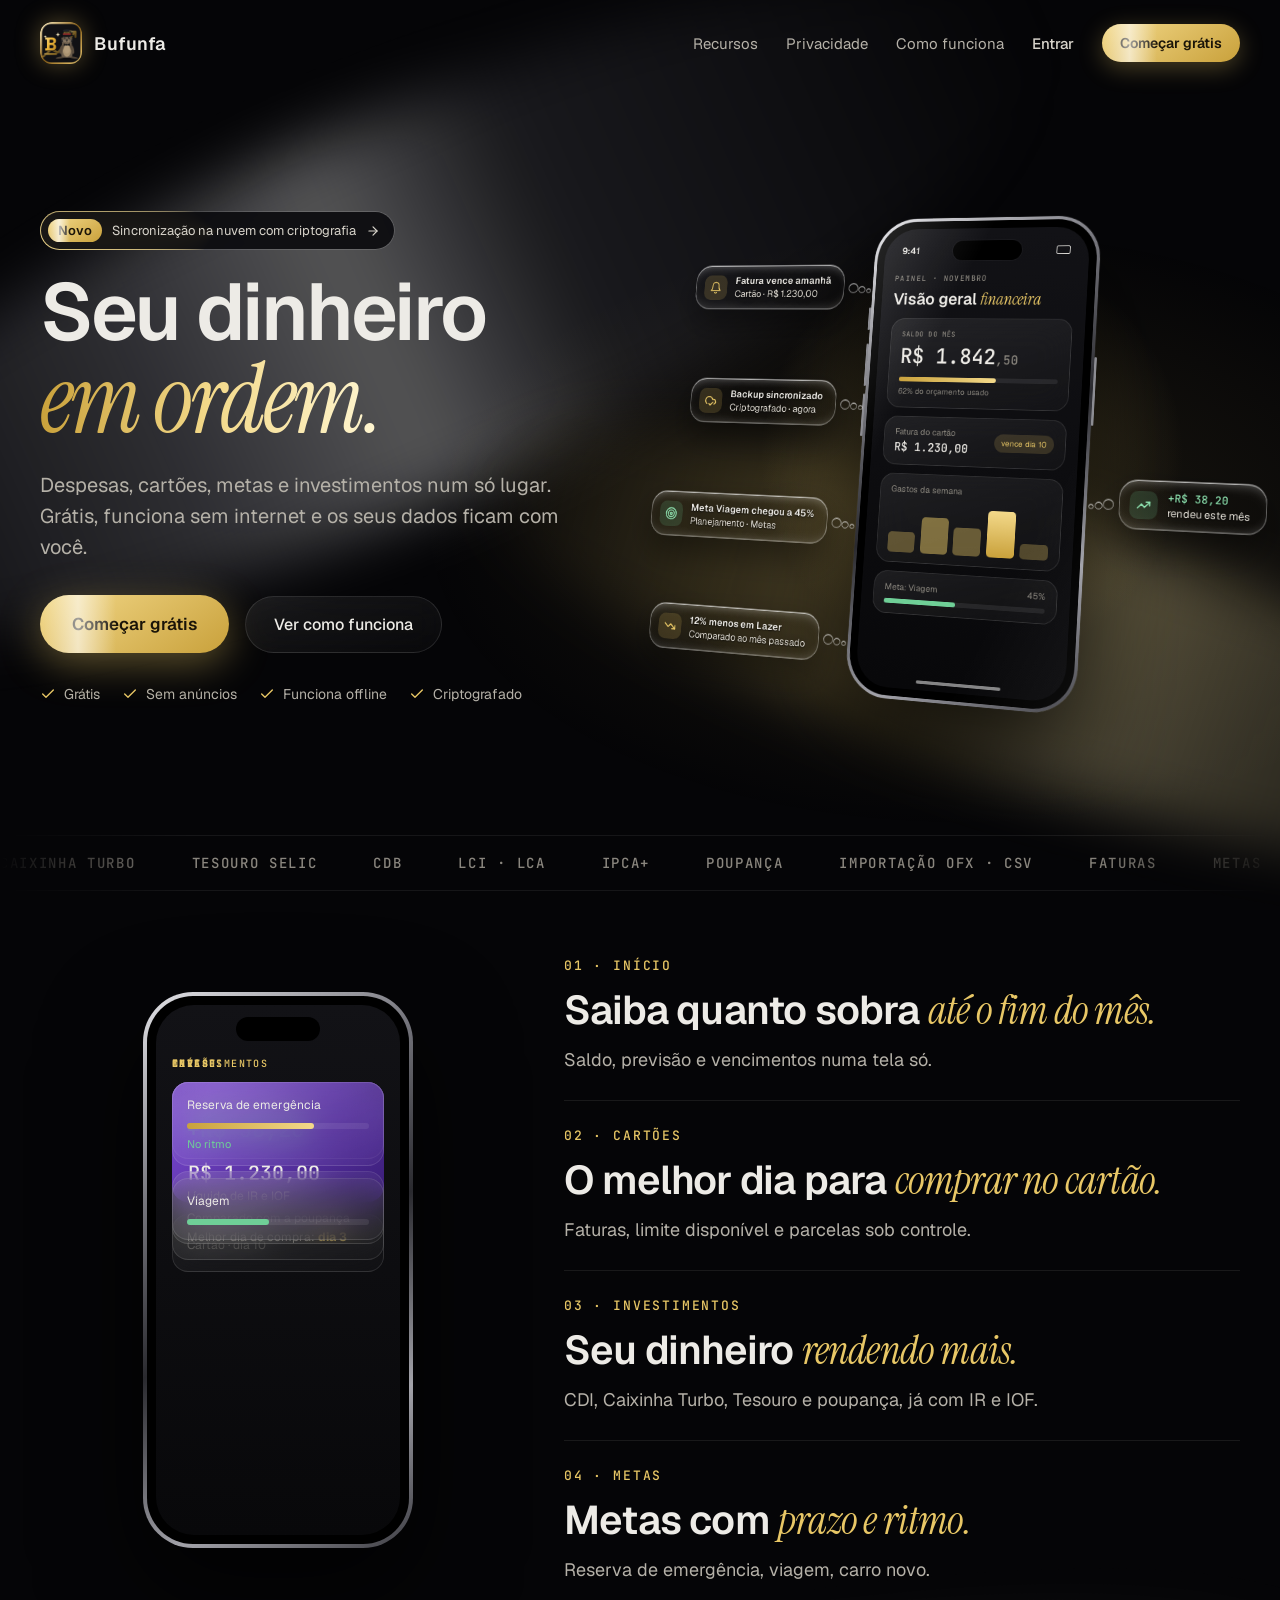
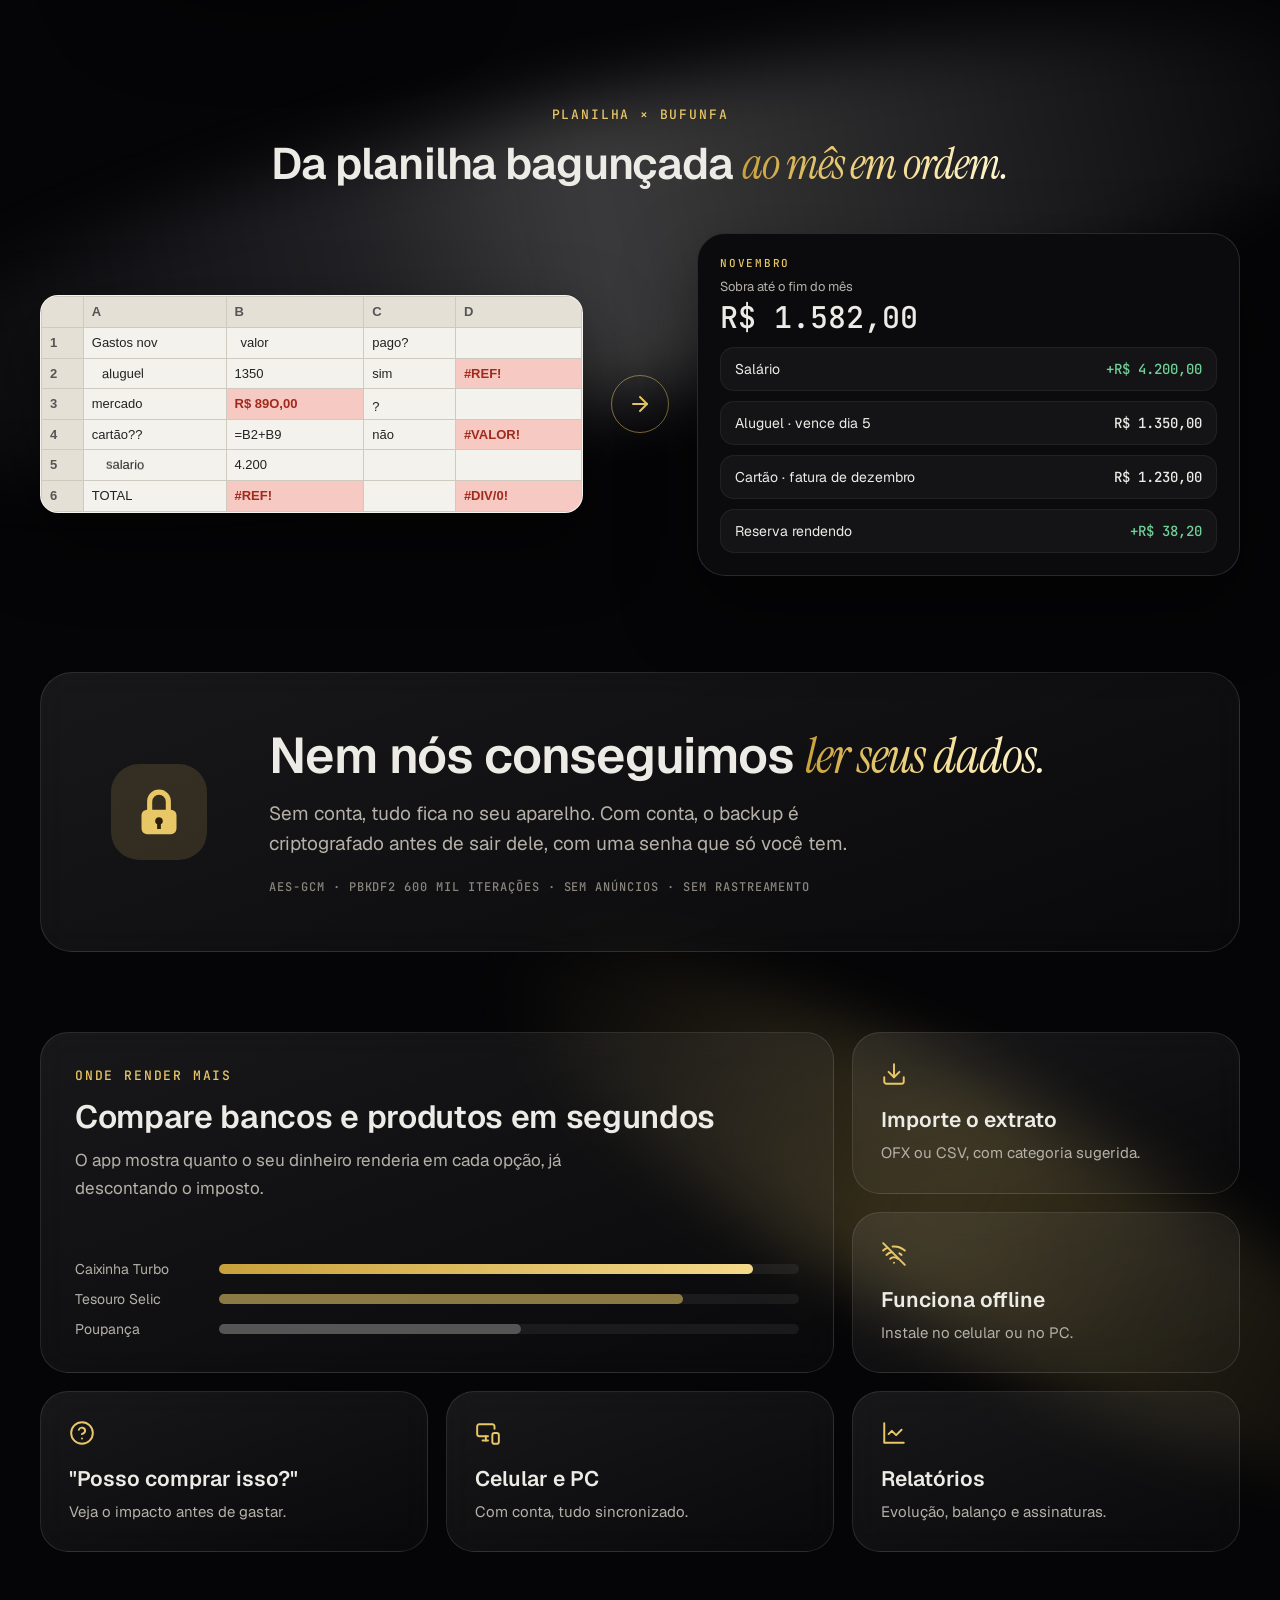
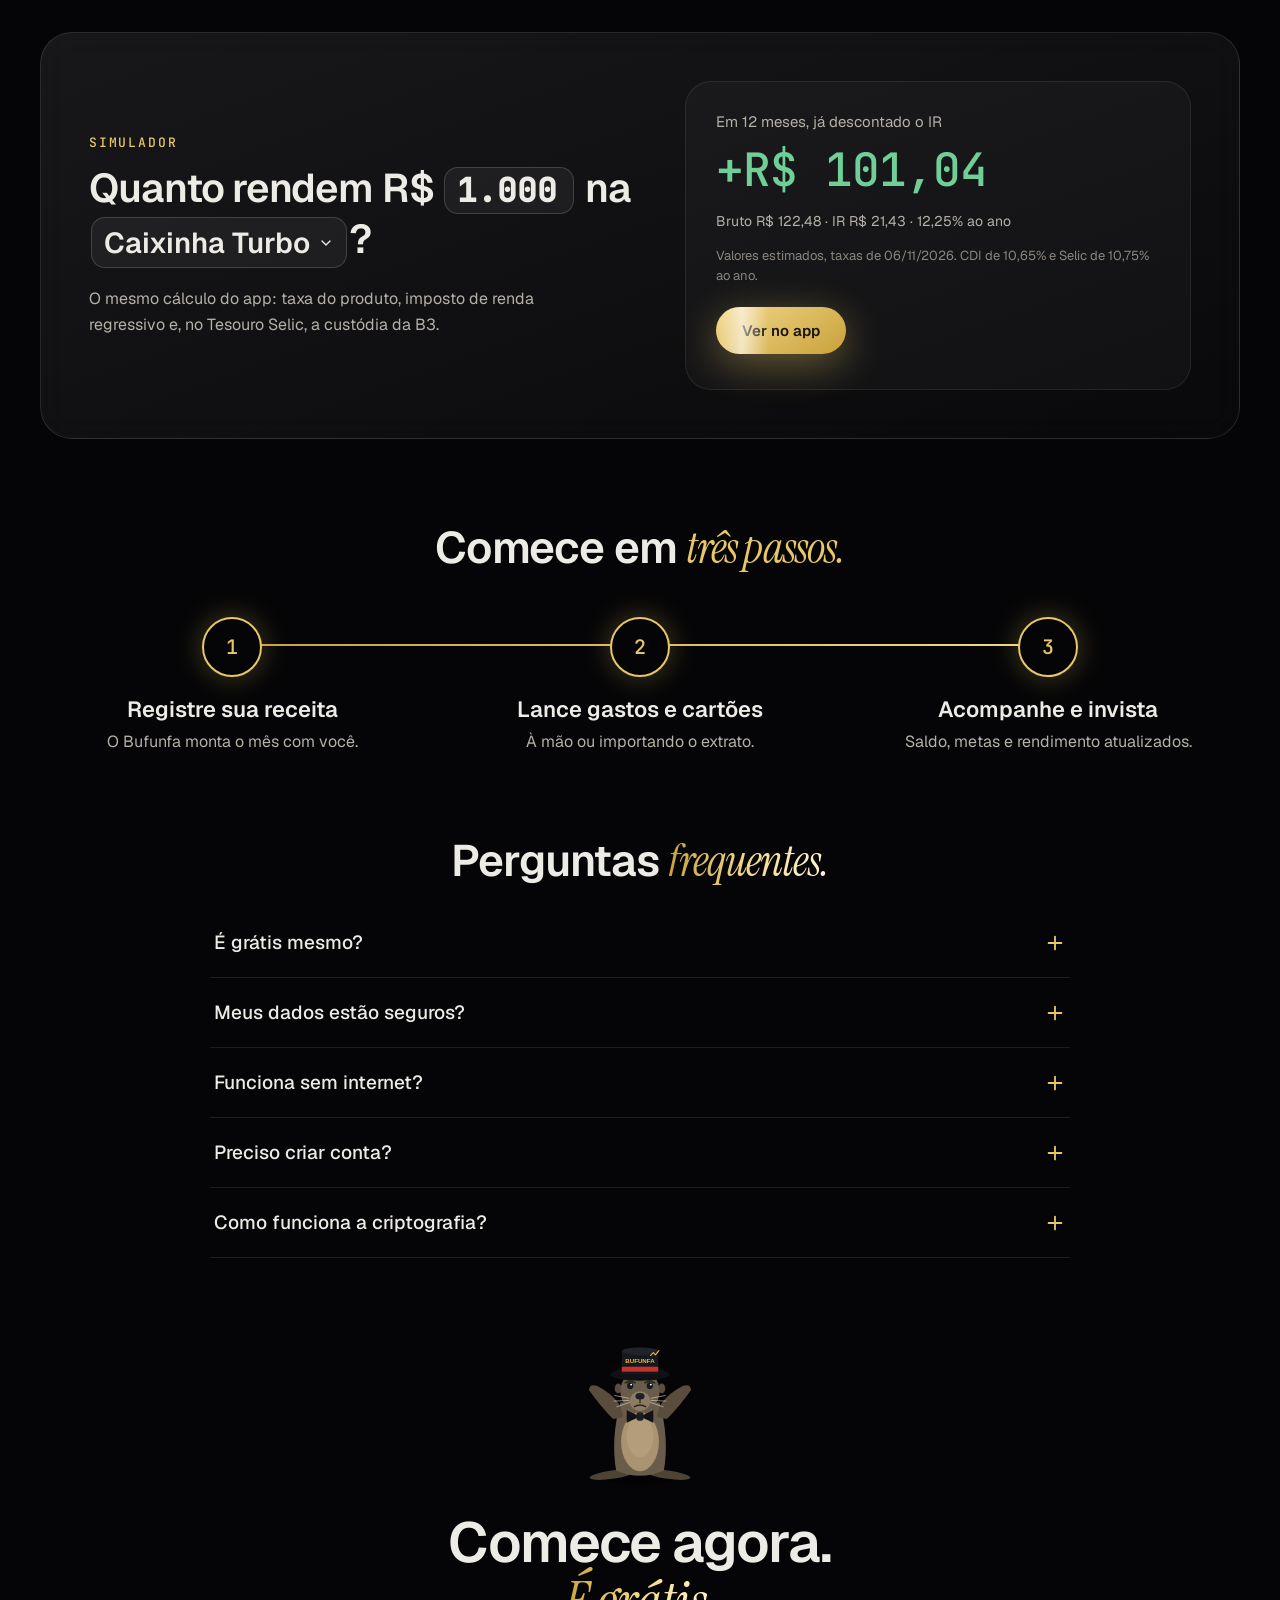
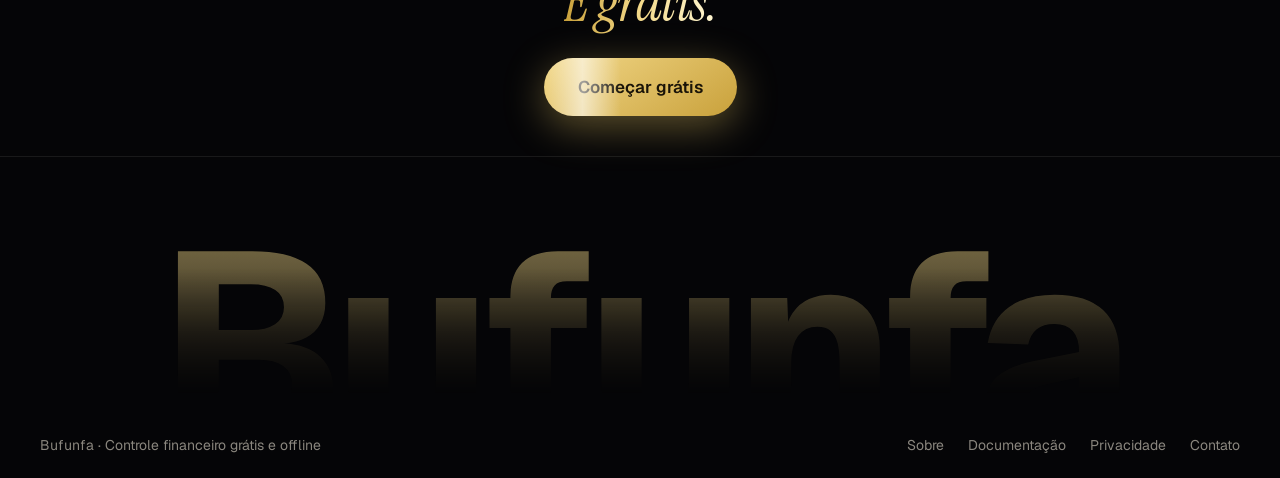
==== commit 5e613f73: "Versão 3.0.0 para teste (build 18.69)" ====
--- a/index.html
+++ b/index.html
@@ -1,12 +1,15 @@
-<!DOCTYPE html>
+<!doctype html>
 <html lang="pt-BR">
 <head>
-    <meta charset="UTF-8">
-    <meta name="viewport" content="width=device-width, initial-scale=1.0, viewport-fit=cover">
-    <!-- v17.7: segurança (CSP). Se o script em linha do <body> mudar, atualizar o hash (ver REGRAS-DO-PROJETO.md) -->
-    <meta http-equiv="Content-Security-Policy" content="default-src 'self'; script-src 'self' 'sha256-Egb26+s5F1q05OHx+gTKTM736IJn8+mnJhRwFocLb10=' 'sha256-VE1Ze5Go/CIOZst4i3LDz9RE9+aUGpm+Fwx9Bsp++9w='; style-src 'self' 'unsafe-inline'; font-src 'self'; img-src 'self' data: blob: https:; connect-src 'self' https:; worker-src 'self'; manifest-src 'self'; frame-src 'self'; object-src 'none'; base-uri 'self'; form-action 'self'">
-    <!-- v18.38: primeira visita mostra o balão do tutorial antes do JS (hash na CSP; se mudar este script, recalcular) -->
-    <script>(function(){var v;try{v=localStorage.getItem("tutorialVisto")}catch(e){}if(v!=="1")document.documentElement.classList.add("tut-pre")})();</script>
+<meta charset="utf-8">
+<meta name="viewport" content="width=device-width, initial-scale=1, viewport-fit=cover">
+<!-- Landing da v3. Visual: _projeto/referencias/landing-referencia.html (aprovada em 27/11/2026). Sem o JS e o CSS do app. -->
+<meta http-equiv="Content-Security-Policy" content="default-src 'self'; script-src 'self'; style-src 'self' 'unsafe-inline'; font-src 'self'; img-src 'self' data:; connect-src 'self'; manifest-src 'self'; object-src 'none'; base-uri 'self'; form-action 'self'">
+<!-- Quem já usa o app (dados, sessão, tutorial visto ou app instalado) vai direto para app/, antes de pintar -->
+<script src="landing.js?v=18.69"></script>
+<script src="transicao.js?v=18.69"></script>
+<script src="rendimento.js?v=18.69" defer></script>
+<script src="elastico.js?v=18.69" defer></script>
     <meta name="referrer" content="strict-origin-when-cross-origin">
     <title>Bufunfa: planilha de gastos automática e grátis</title>
     <!-- v17.7: SEO e pré-visualização de links -->
@@ -55,8 +58,8 @@
             "applicationSubCategory": "Controle financeiro pessoal",
             "operatingSystem": "Web (navegador). Instalável como app (PWA) em Android, iOS, Windows e macOS.",
             "browserRequirements": "Requer JavaScript e um navegador moderno.",
-            "softwareVersion": "2.1.0",
-            "dateModified": "2026-11-25",
+            "softwareVersion": "3.0.0",
+            "dateModified": "2026-11-27",
             "inLanguage": "pt-BR",
             "isAccessibleForFree": true,
             "offers": {
@@ -92,146 +95,769 @@
 }
     </script>
     <link rel="alternate" type="text/markdown" href="index.md" title="Descrição do app em Markdown">
-    <link rel="privacy-policy" href="privacy/">
-    <!-- v18.40: fontes no próprio site (assets/fontes). Aqui só a Geist, do texto da primeira pintura; as outras estão no início do Controlefinanceiro.css, para não disputar a rede com o JS -->
+    <link rel="icon" type="image/png" href="assets/icones/icone-192.png">
+    <link rel="apple-touch-icon" href="assets/icones/apple-touch-icon.png">
+    <link rel="manifest" href="manifest.webmanifest">
+    <meta name="theme-color" content="#050507">
     <link rel="preload" href="assets/fontes/geist.woff2" as="font" type="font/woff2" crossorigin>
-    <style>@font-face{font-family:'Geist';font-style:normal;font-weight:400 600;font-display:swap;src:url(assets/fontes/geist.woff2) format('woff2');unicode-range:U+0000-00FF,U+0131,U+0152-0153,U+02BB-02BC,U+02C6,U+02DA,U+02DC,U+0304,U+0308,U+0329,U+2000-206F,U+20AC,U+2122,U+2191,U+2193,U+2212,U+2215,U+FEFF,U+FFFD}</style>
-    <link rel="preload" href="Controlefinanceiro.js?v=18.42" as="script"> <!-- v18.37: baixa o JS em paralelo com o CSS (LCP) -->
-    <!-- v18.40: CSS crítico (primeira pintura do Início e do balão do tutorial). O CSS completo carrega no fim do <body>, sem bloquear a pintura.
-         Gerar de novo quando mudar o HTML ou o CSS do Início ou do balão (ver REGRA 3 em REGRAS-DO-PROJETO.md). -->
-    <link rel="preload" href="Controlefinanceiro.css?v=18.42" as="style">
-    <style id="css-critico">:root{color-scheme:dark;--pagina: #050506;--fundo: #09090B;--cartao: #111114;--icone: #1C1C21;--borda: #26262B;--texto: #F4F4F5;--texto-2: #A1A1AA;--dourado: #F0B93B;--roxo: #8B7CF6;--sucesso: #34D399;--erro: #FB7185;--texto-botao: #1A1405}*{box-sizing:border-box}body{margin:0;padding:0;font-family:Inter,sans-serif;font-size:16px;line-height:1.6;text-rendering:optimizelegibility;color:var(--texto);background-color:var(--pagina);transition:background-color .25s,color .25s}svg{flex-shrink:0;width:18px;height:18px;fill:none;stroke:currentcolor;stroke-width:2;stroke-linecap:round;stroke-linejoin:round}h1,h2,h3{line-height:1.3}p{margin:0 0 12px;color:var(--texto-2)}hr{display:none}::selection{color:#fff;background-color:var(--roxo)}header{display:flex;align-items:center;justify-content:space-between;gap:12px;width:100%;max-width:720px;margin:0 auto;padding:24px 16px 8px}header h1{margin:0;font-size:1.35rem;font-weight:700;letter-spacing:-.3px}header p{margin:4px 0 0;font-size:.85rem}.botao-tema{display:inline-flex;align-items:center;gap:8px;flex-shrink:0;padding:8px 12px;color:var(--texto);background-color:var(--fundo);border:1px solid var(--borda);border-radius:999px;font-size:.8rem;font-weight:500}.botao-tema:hover{background-color:var(--cartao)}.botao-tema svg{width:16px;height:16px;color:var(--dourado)}body:not(.modo-claro) .icone-lua{display:none}main{width:100%;max-width:720px;min-width:0px;margin:0 auto;padding:16px}section{position:relative;width:100%;min-width:0px;margin:0 0 40px;padding:20px 16px 24px;background-color:var(--fundo);border:1px solid var(--borda);border-radius:16px;transition:background-color .25s,border-color .25s}section h2{margin:0 0 14px;padding:0;color:var(--texto);font-size:1.15rem;font-weight:700}section h3{margin:24px 0 10px;color:var(--texto);font-size:.95rem;font-weight:700}label{display:block;margin:4px 0 8px;color:var(--texto);font-size:.85rem;font-weight:600}input,select,textarea{display:block;width:100%;max-width:100%;min-height:44px;margin-bottom:18px;padding:10px 12px;color:var(--texto);background-color:var(--cartao);border:1px solid var(--borda);border-radius:10px;outline:none;font-family:inherit;font-size:1rem;transition:border-color .2s,box-shadow .2s}select{cursor:pointer}input[type=date],input[type=month]{cursor:pointer;color-scheme:dark}@media(hover:hover){input:hover,select:hover{border-color:var(--roxo)}}input:focus-visible,select:focus-visible{border-color:var(--roxo);box-shadow:#8b7cf640 0 0 0 3px}button{padding:11px 18px;color:var(--texto-botao);background-color:var(--dourado);border:1px solid transparent;border-radius:10px;font-family:inherit;font-size:.95rem;font-weight:600;cursor:pointer;transition:filter .2s,background-color .2s,border-color .2s}button:focus-visible,.item-menu:focus-visible{outline:2px solid var(--roxo);outline-offset:2px}.resumo-despesas{display:grid;grid-template-columns:repeat(2,minmax(0px,1fr));gap:12px;margin-top:4px}.card-resumo{display:flex;flex-direction:column;gap:2px;min-width:0px;padding:14px;background-color:var(--cartao);border-radius:14px}.card-resumo-rotulo{margin:6px 0 0;font-size:.78rem;line-height:1.3}.card-resumo strong{display:block;color:var(--texto);font-size:1.05rem;font-weight:700;font-variant-numeric:tabular-nums;overflow-wrap:anywhere}#total-receita{color:var(--sucesso)}#total-despesa{color:var(--erro)}.tela-despesas[hidden]{display:none}ul{margin:0;padding:0;list-style:none}.botao-icone{display:grid;place-items:center;width:34px;height:34px;margin:0;padding:0;color:var(--texto-2);background-color:var(--icone);border:1px solid var(--borda);border-radius:10px}.botao-icone:hover{color:var(--texto);background-color:var(--borda);filter:none}@media(max-width:360px){header h1{font-size:1.15rem}.texto-tema{display:none}}@media(prefers-reduced-motion:reduce){*,:before,:after{scroll-behavior:auto!important;animation-duration:.01ms!important;transition-duration:.01ms!important}}.menu-lateral{display:none}main{padding-bottom:104px}section[hidden]{display:none}.barra-abas{position:fixed;right:0;bottom:0;left:0;z-index:20;display:flex;justify-content:center;padding:6px 4px calc(6px + env(safe-area-inset-bottom));background-color:var(--fundo);border-top:1px solid var(--borda)}.barra-abas-interna{display:flex;width:100%;max-width:720px}.menu-marca{position:relative;display:flex;align-items:center;gap:15px;margin-bottom:4px;padding:10px 8px 22px}.menu-marca:after{content:"";position:absolute;right:8px;bottom:0;left:8px;height:2px;background:linear-gradient(90deg,var(--dourado) 0%,var(--dourado) 50%,var(--roxo) 100%);border-radius:2px;box-shadow:#f0b93b59 0 0 10px}.menu-marca-titulo{margin:0;color:var(--texto);font-size:.95rem;font-weight:700;line-height:1.35}@media(min-width:1024px){.app{display:grid;grid-template-columns:250px minmax(0px,1fr);min-height:100vh}.menu-lateral{position:sticky;top:0;display:flex;flex-direction:column;height:100vh;padding:20px 14px;overflow-y:auto;background-color:var(--fundo);border-right:1px solid var(--borda)}.barra-abas,header{display:none}}.painel-card{min-width:0px;padding:16px;background-color:var(--cartao);border-radius:14px}.painel-card input,.painel-card select{background-color:var(--fundo)}.hero-valor{display:block;margin:4px 0 6px;font-size:2rem;font-weight:700;font-variant-numeric:tabular-nums;line-height:1.2;overflow-wrap:anywhere}.icone-olho-fechado{display:none}.controles-comparativo>div[hidden]{display:none}.app-conteudo{min-width:0px}.modal[hidden],#reserva-meta-bloco[hidden]{display:none}.grade-campos{display:grid;grid-template-columns:repeat(2,minmax(0px,1fr));gap:0px 12px}@media(max-width:480px){.grade-campos{grid-template-columns:1fr}}.painel-cabecalho{display:flex;align-items:center;justify-content:space-between;gap:12px;margin-bottom:14px;padding:16px;background-color:var(--cartao);border:1px solid var(--borda);border-radius:14px}.painel-cabecalho h2{margin:0 0 2px;font-size:1.1rem}#acoes-receita-existente[hidden],.config-box[hidden],.sim-detalhe[hidden]{display:none}.faixa-vencimentos{display:flex;gap:10px;padding-bottom:6px;overflow-x:auto}.calendario[hidden],.selo-variacao[hidden]{display:none}.cot-resultado{margin-bottom:12px;padding:14px;background-color:var(--fundo);border:1px solid var(--borda);border-radius:12px;text-align:center}.cot-rotulo{display:block;color:var(--texto-2);font-size:.68rem;font-weight:600;letter-spacing:.06em;text-transform:uppercase}.cot-valor{display:block;margin:4px 0;color:var(--texto);font-size:1.35rem;font-variant-numeric:tabular-nums;overflow-wrap:anywhere}.cot-saldo{display:flex;flex-wrap:wrap;justify-content:space-between;gap:4px 12px;margin:0 0 10px;font-size:.8rem}#despesa-recorrente{display:none}.painel-cabecalho h2{display:flex;align-items:center;gap:8px}.painel-cabecalho-texto{min-width:0px}#card-cotacao .cot-rodape{margin-top:auto}@media(min-width:700px){.faixa-vencimentos{display:grid;grid-template-columns:repeat(auto-fill,minmax(190px,1fr));overflow:visible}}#card-cotacao select{padding:10px 6px;font-size:.9rem}#card-cotacao label{margin:2px 0 6px}#card-cotacao input{min-height:40px;margin-bottom:10px}.cot-resultado{margin-bottom:8px;padding:10px}.cot-valor{margin:2px 0;font-size:1.2rem}.cot-saldo{margin-bottom:6px}@media(min-width:700px){.faixa-vencimentos{grid-template-columns:repeat(auto-fill,minmax(232px,1fr))}}header .header-acoes{display:flex;align-items:center;gap:8px}.botao-sobre{padding:8px 10px}.botao-sobre span{display:none}.mascote{stroke:none;display:block;width:100%;height:100%;overflow:visible}.mascote .m-tablet,.mascote .m-moeda{display:none}.m-corpo{transform-origin:80px 190px;animation:3.6s ease-in-out 0s infinite normal none running m-respira}.m-cabeca{animation:4.2s ease-in-out 0s infinite normal none running m-cabeca}.m-olhos{animation:5s ease 0s infinite normal none running m-pisca}.m-braco-e{transform:rotate(7deg)}.m-braco-d{transform:rotate(-7deg)}.m-acenar .m-braco-e{animation:1.1s ease-in-out 0s infinite normal none running m-acena-e}.m-acenar .m-braco-d{animation:1.1s ease-in-out -.85s infinite normal none running m-acena-d}.mascote{--fim-e: 7deg;--fim-d: -7deg}.mascote.m-acenar{--fim-e: 118deg;--fim-d: -126.6deg}@keyframes m-respira{0%,to{transform:scale(1)}50%{transform:scale(1.015,1.03)}}@keyframes m-cabeca{0%,to{transform:rotate(-2.5deg) translateY(0)}50%{transform:rotate(2.5deg) translateY(-2px)}}@keyframes m-pisca{0%,92%,to{transform:scaleY(1)}95%{transform:scaleY(.1)}}@keyframes m-acena-e{0%,to{transform:rotate(118deg)}50%{transform:rotate(138deg)}}@keyframes m-acena-d{0%,to{transform:rotate(-118deg)}50%{transform:rotate(-138deg)}}@media(prefers-reduced-motion:reduce){.m-corpo,.m-cabeca,.m-olhos,.m-acenar .m-braco-e,.m-acenar .m-braco-d,.m-apontar .m-braco-e,.m-moeda .m-braco-d{animation:auto ease 0s 1 normal none running none!important}.m-acenar .m-braco-e{transform:rotate(125deg)}.m-acenar .m-braco-d{transform:rotate(-125deg)}}.sb-acordeao summary::-webkit-details-marker{display:none}.tut-foco{position:fixed;z-index:200;border-radius:14px;outline:2px solid var(--dourado);outline-offset:3px;box-shadow:#030305cc 0 0 0 9999px;pointer-events:none;transition:left .35s,top .35s,width .35s,height .35s}.tut-foco.sem{outline:0px}#tutorial[hidden]{display:none}#tutorial{position:fixed;inset:0;z-index:190}.tut-balao{position:fixed;z-index:210;width:min(350px,-24px + 100vw);padding:16px 18px 14px;background-color:var(--fundo);border:1px solid var(--borda);border-radius:18px;box-shadow:#0000008c 0 24px 60px;transition:left .35s,top .35s}.tut-balao.centro{width:min(410px,-24px + 100vw);text-align:center}.tut-corpo{display:flex;align-items:flex-start;gap:14px}.tut-balao.centro .tut-corpo{flex-direction:column;align-items:center}.tut-mascote{flex-shrink:0;width:78px;height:90px}.tut-balao.centro .tut-mascote{width:128px;height:148px}.tut-passo[hidden]{display:none}.tut-balao h3{margin:0 0 4px;color:var(--texto);font-size:1rem}.tut-balao p{margin:0;font-size:.84rem;line-height:1.5}.tut-pontos{display:flex;flex-wrap:wrap;justify-content:center;gap:6px;margin:14px 0 12px}.tut-pontos i{width:7px;height:7px;background-color:var(--borda);border-radius:999px;transition:width .25s,background-color .25s}.tut-pontos i.ativo{width:22px;background:linear-gradient(90deg,var(--dourado),var(--roxo))}.tut-acoes{display:flex;align-items:center;gap:8px}.tut-espaco{flex:1 1 0%}.tut-pular{padding:8px 4px;color:var(--texto-2);background:none;border:0px;font-size:.8rem;font-weight:500}.tut-pular:hover{background:none;color:var(--texto)}.tut-voltar{padding:9px 14px;color:var(--texto);background-color:transparent;border-color:var(--borda);font-size:.82rem}.tut-voltar:hover{background-color:var(--cartao);filter:none}.tut-proximo{padding:9px 18px;font-size:.85rem;font-weight:700}@media(max-width:520px){header .texto-tema{display:none}header .botao-tema{padding:8px 10px}}.mascote{cursor:pointer}.mascote .m-oculos,.mascote .m-sorriso,.mascote .m-malabarismo{display:none}.mascote .m-interroga,.mascote .m-boca-seria,.mascote .m-topo,.mascote .m-dab-e,.mascote .m-dab-d,.mascote .m-moicano,.mascote .m-lingua,.mascote .m-lingua-fora,.mascote .m-tontura{opacity:0}.sb-versoes::-webkit-scrollbar{display:none}#tutorial{touch-action:none}.tut-balao{max-height:calc(100dvh - 24px);overflow-y:auto;overscroll-behavior:contain;touch-action:pan-y}@media(max-width:700px){.tut-balao{width:min(430px,-24px + 100vw);padding-bottom:calc(14px + env(safe-area-inset-bottom))}}@media(max-height:620px){.tut-balao{padding:12px 14px 10px}.tut-mascote{width:58px;height:68px}.tut-balao.centro .tut-mascote{width:90px;height:104px}.tut-balao p{font-size:.8rem;line-height:1.4}.tut-pontos{margin:10px 0 8px}}.cartao-info[hidden],.previa-parcelas[hidden]{display:none}:root{--fonte-texto: "Geist", "Inter", system-ui, -apple-system, "Segoe UI", sans-serif;--fonte-mono: "Geist Mono", ui-monospace, "SFMono-Regular", Menlo, monospace;--fonte-num: "Space Grotesk", "Geist", system-ui, sans-serif;--fonte-serif: "Instrument Serif", Georgia, serif;--pop-bg: rgba(12, 12, 15, .985);--overlay: rgba(5, 5, 6, .5);--tubo: rgba(255, 255, 255, .03);--pagina: #050506;--fundo: rgba(255, 255, 255, .02);--cartao: rgba(255, 255, 255, .025);--icone: rgba(255, 255, 255, .06);--borda: #1F1F24;--borda-forte: #34343B;--texto: #F4F4F5;--texto-2: #A1A1AA;--texto-3: #71717A;--dourado: #F0B93B;--dourado-suave: rgba(240, 185, 59, .1);--roxo: #8B7CF6;--roxo-suave: rgba(139, 124, 246, .12);--sucesso: #34D399;--sucesso-suave: rgba(52, 211, 153, .1);--erro: #FB7185;--erro-suave: rgba(251, 113, 133, .1);--texto-botao: #1A1405;--vidro: rgba(255, 255, 255, .012);--vidro-borda: rgba(255, 255, 255, .06);--vidro-blur: brightness(.92) saturate(150%) contrast(1.05);--vidro-sombra: inset 0 0 0 1px rgba(255, 255, 255, .03), inset 1.5px 1.5px 1px -1px rgba(255, 255, 255, .35), inset -1.5px -1.5px 1px -1px rgba(255, 255, 255, .22), 0 18px 50px -20px rgba(0, 0, 0, .95);--vidro-ativo: rgba(255, 255, 255, .1);--vidro-sombra-ativo: inset 0 1px 0 rgba(255, 255, 255, .28), inset 0 0 0 1px rgba(255, 255, 255, .08), 0 8px 20px -8px rgba(0, 0, 0, .6);--metal: conic-gradient(from 200deg, #f4f4f6, #7d7d86, #e2e2e8, #4d4d55, #cfcfd6, #6e6e77, #f4f4f6);--metal-ouro: conic-gradient(from 200deg, #FFF1C4, #A8781F, #F6D278, #6E4C10, #F0B93B, #8F6418, #FFF1C4);--metal-interno: linear-gradient(180deg, #26262C, #0C0C0F);--reflexo: linear-gradient(135deg, rgba(255, 255, 255, .7), rgba(255, 255, 255, .16) 22%, rgba(255, 255, 255, 0) 42%, rgba(255, 255, 255, 0) 60%, rgba(255, 255, 255, .1) 80%, rgba(255, 255, 255, .45));--luz-cor: rgba(240, 185, 59, .06);--luz-fim: 45%;--halo: rgba(240, 185, 59, .08);--brilho-txt: #FFE3A1;--sombra: 0 1px 2px rgba(0, 0, 0, .4), 0 12px 40px -12px rgba(0, 0, 0, .6);--onda: url("data:image/svg+xml,%3Csvg xmlns='http://www.w3.org/2000/svg' width='40' height='8' viewBox='0 0 40 8' preserveAspectRatio='none'%3E%3Cpath d='M0 4Q10 0 20 4T40 4V8H0Z'/%3E%3C/svg%3E");--onda-v: url("data:image/svg+xml,%3Csvg xmlns='http://www.w3.org/2000/svg' width='8' height='16' viewBox='0 0 8 16' preserveAspectRatio='none'%3E%3Cpath d='M0 0H4Q8 4 4 8T4 16H0Z'/%3E%3C/svg%3E");--caustica: radial-gradient(ellipse 7px 4px at 30% 40%, rgba(255, 255, 255, .35), transparent 70%), radial-gradient(ellipse 5px 3px at 70% 70%, rgba(255, 255, 255, .25), transparent 70%), radial-gradient(ellipse 6px 3px at 55% 15%, rgba(255, 255, 255, .22), transparent 70%);--curva: cubic-bezier(.2, .8, .2, 1);--curva-entrada: cubic-bezier(.2, .7, .2, 1)}@keyframes fadeUp{0%{opacity:0;translate:0px 14px}to{opacity:1;translate:0px}}@keyframes fadeIn{0%{opacity:0}to{opacity:1}}@keyframes telaIn{0%{opacity:0;translate:32px}to{opacity:1;translate:0px}}@keyframes pulso{0%{box-shadow:#f0b93b8c 0 0}70%{box-shadow:#f0b93b00 0 0 0 10px}to{box-shadow:#f0b93b00 0 0}}@keyframes giro{to{transform:rotate(360deg)}}body{font-family:var(--fonte-texto);font-size:14px;line-height:1.5;letter-spacing:-.003em;-webkit-font-smoothing:antialiased;background-color:var(--pagina)}::selection{color:#fff;background:var(--roxo)}a{color:var(--dourado)}.mono{font-family:var(--fonte-mono)}.so-leitor{width:1px;height:1px;margin:-1px;padding:0;overflow:hidden;clip:rect(0px,0px,0px,0px);white-space:nowrap;border:0px;position:absolute!important}svg{stroke-width:1.8}section{margin:0 0 32px;padding:0;background:none;border:0px;border-radius:0}.vidro,.painel-card,.card-resumo,.item-menu,.config-box,.lista-despesas>li:not(.vazio),.sb-hero,.tela-corpo{position:relative;background:var(--vidro);border:1px solid var(--vidro-borda);border-radius:26px;backdrop-filter:var(--vidro-blur);box-shadow:var(--vidro-sombra)}.vidro:before,.painel-card:before,.card-resumo:before,.item-menu:before,.config-box:before,.lista-despesas>li:not(.vazio):before,.sb-hero:before,.tela-corpo:before,.menu-lateral:before,.modal-caixa:before,.dialogo:before,.notificacao:before,.tut-balao:before,.barra-abas-interna:before,.pilula-mes:before,.botao-redondo:before,.botao-receita:before,form button[type=submit]:before,.botao-icone:before,.botao-voltar:before,.tema-indicador:before,.vencimento:before,.vencimento-dia:before,.cot-resultado:before{content:"";position:absolute;inset:0;z-index:0;border-radius:inherit;pointer-events:none;padding:1.2px;background:var(--reflexo);mask:linear-gradient(rgb(0,0,0) 0px,rgb(0,0,0) 0px) content-box exclude,linear-gradient(rgb(0,0,0) 0px,rgb(0,0,0) 0px)}[data-tilt]{transition:transform .5s var(--curva),border-color .3s ease,background-color .25s ease;will-change:transform}[data-tilt]:after{content:"";position:absolute;inset:0;z-index:0;border-radius:inherit;pointer-events:none;opacity:var(--luz, 0);transition:opacity .4s;background:radial-gradient(480px circle at var(--mx, 50%) var(--my, 50%),var(--luz-cor),transparent var(--luz-fim, 45%))}.painel-card>*,.card-resumo>*,.item-menu>*,.config-box>*,.lista-despesas>li>*,.sb-hero>*,.tela-corpo>*,.vidro>*{position:relative;z-index:1}@media(hover:hover){.painel-card:hover,.vidro:hover{border-color:#ffffff29}}.ladrilho{--tom: var(--dourado);position:relative;flex-shrink:0;display:grid;place-items:center;width:28px;height:28px;color:var(--tom);border:1.5px solid transparent;border-radius:8px;background:radial-gradient(circle at 30% 22%,color-mix(in oklch,var(--tom) 30%,transparent),transparent 62%) padding-box,var(--metal-interno) padding-box,conic-gradient(from 210deg,color-mix(in oklch,var(--tom) 40%,#fff),var(--tom),color-mix(in oklch,var(--tom) 55%,#000),color-mix(in oklch,var(--tom) 60%,#fff),color-mix(in oklch,var(--tom) 45%,#000),color-mix(in oklch,var(--tom) 40%,#fff)) border-box;box-shadow:0 6px 14px -8px var(--tom),inset 0 1px #ffffff1f}.ladrilho svg{width:15px;height:15px}.tom-sucesso{--tom: var(--sucesso)}.tom-erro{--tom: var(--erro)}@media(min-width:1024px){.app{grid-template-columns:256px minmax(0px,1fr)}.menu-lateral{top:14px;z-index:2;height:calc(-28px + 100vh);margin:14px 0 14px 14px;padding:22px 16px 18px;background:var(--vidro);border:1px solid var(--vidro-borda);border-radius:28px;backdrop-filter:var(--vidro-blur);box-shadow:var(--vidro-sombra);overflow-x:hidden;scrollbar-width:none;animation:.8s ease 0s 1 normal backwards running fadeIn}.menu-lateral::-webkit-scrollbar{display:none}main{position:relative;z-index:1;max-width:none;margin:0;padding:36px 44px 72px}main>section,main>section:not(.painel-largo){max-width:1220px;margin-left:auto;margin-right:auto}}.menu-marca{gap:12px;margin:0;padding:0 8px 26px}.menu-marca:after{display:none}.menu-marca-icone:not(.sem-logo) svg{display:none}.menu-marca-titulo{font-size:14px;font-weight:500;line-height:1.25;letter-spacing:-.01em}.menu-marca-l1{display:block;font-size:14px;font-weight:500}.menu-marca-l2{display:block;color:var(--dourado);font-size:14px;font-weight:600}.menu-rodape{display:flex;flex-direction:column;gap:12px;margin-top:auto;padding-top:16px}.tema-segmentado{position:relative;display:grid;grid-template-columns:1fr 1fr;padding:3px;background:var(--cartao);border:1px solid var(--borda);border-radius:999px}.tema-indicador{position:absolute;top:3px;bottom:3px;left:3px;width:calc(50% - 3px);border-radius:999px;background:var(--vidro-ativo);box-shadow:var(--vidro-sombra-ativo);transition:transform .4s var(--curva)}.tema-segmentado button{position:relative;z-index:1;display:flex;align-items:center;justify-content:center;gap:6px;padding:7px 0;overflow:hidden;color:var(--texto);background:transparent;border:0px;border-radius:999px;box-shadow:none;font-size:12px;font-weight:450}.tema-segmentado button:hover{filter:none}.tema-segmentado svg{width:14px;height:14px;stroke-width:2}.menu-versao{margin:0;padding:0 8px;color:var(--texto-3);font-family:var(--fonte-mono);font-size:10.5px;letter-spacing:.04em}header{padding:20px 16px 4px}header h1{font-size:19px;font-weight:500;letter-spacing:-.02em}header h1 span{color:var(--dourado);font-weight:600}header p{color:var(--texto-3);font-size:12.5px}.header-acoes .botao-tema{width:38px;height:38px;padding:0;justify-content:center;border-radius:999px}.header-acoes .botao-tema .texto-tema,.header-acoes .botao-sobre span{display:none}.barra-abas{padding:6px 10px calc(10px + env(safe-area-inset-bottom));background:none;border:0px;pointer-events:none}.barra-abas-interna{position:relative;max-width:640px;padding:4px;pointer-events:auto;background:#121216b8;border:1px solid var(--vidro-borda);border-radius:26px;backdrop-filter:blur(16px) saturate(170%);box-shadow:var(--vidro-sombra)}.painel-cabecalho{display:flex;flex-wrap:wrap;align-items:flex-end;justify-content:space-between;gap:20px;margin:0 0 18px;padding:0 0 10px;background:none;border:0px;border-radius:0;animation:fadeUp .8s var(--curva-entrada) backwards}.painel-cabecalho>div:first-child{min-width:0px}.sobretitulo{display:block;margin-bottom:8px;color:var(--texto-3);font-family:var(--fonte-mono);font-size:11px;letter-spacing:.14em;text-transform:uppercase}.painel-cabecalho h2,.cabecalho-reserva h2{display:block;margin:0;color:var(--texto);font-size:32px;font-weight:400;letter-spacing:-.025em;line-height:1.1}.painel-cabecalho h2 em{color:var(--dourado);font-family:var(--fonte-serif);font-size:36px;font-style:italic;font-weight:400;letter-spacing:-.01em}.cabecalho-acoes{display:flex;align-items:center;gap:10px}.pilula-mes{position:relative;display:flex;align-items:center;gap:2px;padding:3px;background:var(--vidro);border:1px solid var(--vidro-borda);border-radius:999px;backdrop-filter:var(--vidro-blur);box-shadow:var(--vidro-sombra)}.pilula-mes>*{position:relative;z-index:1}.botao-redondo{position:relative;display:grid;place-items:center;width:38px;height:38px;padding:0;color:var(--texto-2);background:var(--vidro);border:1px solid var(--vidro-borda);border-radius:999px;box-shadow:var(--vidro-sombra);backdrop-filter:var(--vidro-blur);transition:translate .25s ease-out,color .2s,border-color .2s}.botao-redondo:hover{color:var(--texto);border-color:var(--borda-forte);filter:none}.botao-redondo svg{width:17px;height:17px}button,.botao-receita{font-family:var(--fonte-texto)}button{font-size:13.5px;font-weight:600;color:var(--dourado);background:var(--vidro);border:1px solid var(--vidro-borda);border-radius:999px;box-shadow:var(--vidro-sombra);transition:filter .2s,background-color .25s,border-color .2s,color .2s,translate .25s ease-out,transform .2s}button:hover{filter:brightness(1.08)}.botao-icone{position:relative;width:32px;height:32px;color:var(--texto-2);background:var(--vidro);border:1px solid var(--vidro-borda);border-radius:10px;box-shadow:var(--vidro-sombra)}.botao-icone:hover{color:var(--texto);background:var(--vidro);border-color:var(--borda-forte);filter:none}.botao-icone svg{position:relative;z-index:1;width:15px;height:15px}.link-dourado,.painel-link,.link-categorias{padding:0;color:var(--dourado);background:none;border:0px;border-radius:0;box-shadow:none;font-size:12.5px;font-weight:500;text-decoration:none;cursor:pointer;transition:color .2s}.link-dourado:hover,.painel-link:hover,.link-categorias:hover{color:var(--texto);background:none;filter:none;text-decoration:none}.esqueleto{display:none}.inicio-corpo{display:flex;flex-direction:column;gap:18px}main>section:not([hidden]) .inicio-corpo>*,main>section:not([hidden]) .painel-trio>*,main>section:not([hidden]) .painel-duo>*,main>section:not([hidden]) .graficos-resumo>*{animation:fadeUp .9s var(--curva-entrada) backwards}.inicio-corpo>:nth-child(2){animation-delay:.16s!important}.painel-trio>:nth-child(1){animation-delay:.24s!important}.painel-trio>:nth-child(2){animation-delay:.3s!important}.painel-trio>:nth-child(3){animation-delay:.36s!important}.painel-duo>:nth-child(1){animation-delay:.42s!important}.hero{display:grid;grid-template-columns:repeat(auto-fit,minmax(min(100%,400px),1fr));overflow:hidden;border-radius:28px;animation-delay:.08s}.hero-principal{padding:30px 34px;min-width:0px}.hero-rotulo{display:flex;align-items:center;gap:10px;color:var(--texto-2);font-family:var(--fonte-mono);font-size:11px;font-weight:400;letter-spacing:.14em;text-transform:uppercase}.ponto-pulso{width:6px;height:6px;border-radius:50%;background:var(--dourado);animation:2.4s ease-out 0s infinite normal none running pulso}.hero-valor-caixa{position:relative;display:inline-flex;align-items:flex-end;gap:10px;max-width:100%;margin:16px 0 20px;padding-right:6px;font-family:var(--fonte-num);font-variant-numeric:tabular-nums;line-height:1;transition:filter .4s}.hero-moeda{margin-bottom:9px;color:var(--dourado);font-size:24px;font-weight:500}.hero-valor{display:inline-flex;align-items:flex-end;margin:0;color:var(--texto);font-family:var(--fonte-num);font-size:clamp(40px,5.2vw,70px);font-weight:600;letter-spacing:-.04em;line-height:1;overflow-wrap:normal;transition:color .6s}.hero-linha-info{display:flex;flex-wrap:wrap;align-items:center;gap:14px}.hero-sub{margin:0;color:var(--texto-2);font-size:13px}.hero-sub strong{color:var(--texto);font-weight:500}.comprometido{margin-top:28px}.comprometido-topo{display:flex;justify-content:space-between;margin-bottom:8px;color:var(--texto-2);font-size:12px}.comprometido-topo .mono{color:var(--texto)}.tubo,.barra-progresso{position:relative;height:10px;margin:0;overflow:hidden;background:var(--tubo);border-radius:999px;box-shadow:inset 0 1px 3px #00000047,inset 0 -1px #ffffff14,0 0 0 1px var(--vidro-borda)}.liquido,.barra-progresso-preenchimento{--tom: var(--dourado);position:absolute;top:0;bottom:0;left:0;height:auto;border-radius:999px 0 0 999px;background:linear-gradient(180deg,#ffffff61,#fff0 50%),linear-gradient(90deg,color-mix(in oklch,var(--tom) 45%,transparent),color-mix(in oklch,var(--tom) 85%,transparent));box-shadow:inset 0 0 0 1px color-mix(in oklch,var(--tom) 55%,transparent),0 0 16px -4px var(--tom);transform-origin:left center;transition:width .7s var(--curva)}.liquido-misto{--tom: var(--roxo);background:linear-gradient(180deg,#ffffff61,#fff0 50%),linear-gradient(90deg,color-mix(in oklch,var(--dourado) 70%,transparent),color-mix(in oklch,var(--roxo) 80%,transparent))}.hero-lado{position:relative;display:grid;grid-template-columns:minmax(0px,1fr);grid-template-rows:1fr 1fr;gap:0px;margin:-1px 0 0 -1px;border-top:1px solid var(--borda);border-left:1px solid var(--borda)}.hero-item,.hero-item.card-clicavel{display:flex;flex-direction:column;justify-content:center;gap:6px;padding:26px 30px;background:transparent;border:0px;border-radius:0;box-shadow:none;backdrop-filter:none;cursor:pointer;transition:background-color .25s}.hero-item:before{display:none}.hero-item+.hero-item{border-top:1px solid var(--borda)}.hero-item:hover{background:#ffffff06}.hero-item-topo{display:flex;align-items:center;justify-content:space-between;gap:10px}.hero-item-nome{display:flex;align-items:center;gap:10px}.hero-item .card-resumo-rotulo{margin:0;color:var(--texto-2);font-family:var(--fonte-texto);font-size:13px;letter-spacing:0px;text-transform:none}.hero-variacao{color:var(--sucesso);font-size:11.5px}.hero-item strong{display:block;padding-right:40px;color:var(--tom);font-family:var(--fonte-texto);font-size:28px;font-weight:400;letter-spacing:-.02em;font-variant-numeric:tabular-nums;transition:filter .4s}.card-cabeca{display:flex;flex-wrap:wrap;align-items:baseline;justify-content:space-between;gap:6px 16px;margin-bottom:18px}.card-cabeca h3,.titulo-com-ladrilho{margin:0;color:var(--texto);font-size:15px;font-weight:500;letter-spacing:-.005em}.card-cabeca-titulo{display:flex;flex-wrap:wrap;align-items:baseline;gap:10px}.card-cabeca-detalhe{color:var(--texto-3);font-size:12.5px}.card-cabeca-mono{color:var(--texto-3);font-family:var(--fonte-mono);font-size:11.5px}.painel-card{padding:24px 26px;border-radius:26px}.painel-trio{display:grid;grid-template-columns:repeat(auto-fit,minmax(300px,1fr));gap:18px}.painel-trio>.painel-card{display:flex;flex-direction:column}.painel-duo{display:grid;grid-template-columns:repeat(auto-fit,minmax(min(100%,380px),1fr));gap:18px}.link-rodape{align-self:flex-start;margin-top:auto;padding-top:20px}.linha-tempo{position:relative;height:28px;margin:0 6px 18px}.faixa-vencimentos,#card-vencimentos .faixa-vencimentos{display:grid;grid-template-columns:repeat(auto-fill,minmax(170px,1fr));gap:10px;padding:0;overflow:visible}.lista-orcamento{display:flex;flex-direction:column;gap:18px}#card-cotacao label,.card-cotacao label{margin:0 0 8px;color:var(--texto-2);font-size:12.5px;font-weight:400;letter-spacing:0px;text-transform:none}#card-cotacao .grade-campos{gap:10px;margin-bottom:12px}#card-cotacao .grade-campos .cs,#card-cotacao .grade-campos select{margin-bottom:0}.cot-resultado{position:relative;margin-top:0;padding:16px 18px;background:transparent;border:0px;border-radius:18px}.cot-resultado>*{position:relative;z-index:1}.cot-rotulo{color:var(--texto-3);font-size:11.5px;font-weight:400;letter-spacing:0px;text-transform:none}.cot-valor,#cot-resultado{display:block;margin-top:4px;color:var(--dourado);font-family:var(--fonte-num);font-size:24px;font-weight:600;letter-spacing:-.03em;line-height:1.15;word-break:break-word}.cot-taxa{margin:8px 0 0;color:var(--texto-3);font-family:var(--fonte-mono);font-size:10.5px;line-height:1.55}.cot-saldo{display:flex;justify-content:space-between;gap:10px;margin:14px 0 0;color:var(--texto-2);font-size:12px}.cot-saldo strong{color:var(--texto);font-family:var(--fonte-mono);font-weight:500}.cot-rodape{display:flex;align-items:center;justify-content:space-between;gap:10px;margin-top:auto;padding-top:14px}.status-api{display:flex;align-items:center;gap:6px;color:var(--texto-3);font-family:var(--fonte-mono);font-size:11px}.status-api:before{content:"";flex-shrink:0;width:6px;height:6px;border-radius:50%;background:var(--sucesso)}#cot-atualizar{width:28px;height:28px;border-radius:8px}#cot-atualizar:active svg{animation:giro .6s var(--curva)}.lista-movs{margin:0;padding:0;list-style:none}.card-movs{padding-bottom:12px}.card-movs .card-cabeca{margin-bottom:10px}.resumo-despesas{gap:18px;margin:0 0 18px}.card-resumo{gap:4px;padding:22px 26px;border-radius:26px}.card-resumo-rotulo{margin:0;color:var(--texto-2);font-size:13px;font-weight:400}.card-resumo strong{margin-top:6px;color:var(--texto);font-family:var(--fonte-num);font-size:30px;font-weight:600;letter-spacing:-.03em;line-height:1.15}label,.rotulo-campo{margin:0 0 8px;color:var(--texto-2);font-size:12.5px;font-weight:400}input,select,textarea{margin-bottom:14px;padding:12px 14px;color:var(--texto);background:var(--cartao);border:1px solid var(--borda);border-radius:14px;font-family:var(--fonte-texto);font-size:14px}.painel-card input,.painel-card select{background:var(--cartao)}@media(hover:hover){input:hover,select:hover,textarea:hover{border-color:var(--borda-forte)}}input:focus,input:focus-visible,select:focus-visible,textarea:focus-visible{outline:0px;border-color:var(--dourado);box-shadow:0 0 0 4px var(--dourado-suave)}input::placeholder,textarea::placeholder{color:var(--texto-3);opacity:1}.tut-balao{position:relative;background:var(--pop-bg);border:1px solid var(--vidro-borda);border-radius:26px;box-shadow:var(--vidro-sombra),0 30px 70px -20px #0009}.tut-balao>*{position:relative;z-index:1}button:focus-visible,.item-menu:focus-visible,.menu-item:focus-visible,.aba:focus-visible,[role=button]:focus-visible,.fluxo-coluna:focus-visible{outline:2px solid var(--dourado);outline-offset:3px}@media(max-width:1023px){main{padding:14px 14px 120px}.painel-cabecalho{gap:14px}.painel-cabecalho h2,.cabecalho-reserva h2{font-size:27px}.painel-cabecalho h2 em{font-size:30px}.cabecalho-acoes{flex-wrap:wrap;width:100%}#inicio .cabecalho-acoes .pilula-mes{flex:1 1 0%;justify-content:space-between}.hero-principal{padding:24px 22px}.hero-item,.hero-item.card-clicavel{padding:20px 22px}.hero-lado{margin:0;border-left:0px}.hero-item strong{font-size:24px}.painel-card,.card-grafico{padding:20px;border-radius:24px}.painel-duo,.graficos-resumo,#graficos-resumo{grid-template-columns:minmax(0px,1fr)}}@media(max-width:520px){.hero-valor-caixa{gap:6px}.hero-moeda{font-size:18px;margin-bottom:7px}.faixa-vencimentos,#card-vencimentos .faixa-vencimentos{grid-template-columns:minmax(0px,1fr)}.card-resumo strong,.card-resumo-linha strong{font-size:24px}.resumo-despesas{gap:10px}.card-resumo{padding:18px;border-radius:22px}}@media(prefers-reduced-motion:reduce){.ponto-pulso,.hero-halo,.caustica,.bolha-anda,.bolha-sobe,.anel-bolha,.onda-ponta,.onda-topo,.anel-onda,.tanque-onda,.vencimento-selo .sino,.barra-progresso-preenchimento:before,.barra-progresso-preenchimento:after{animation:auto ease 0s 1 normal none running none!important}[data-tilt]{transform:none!important}}.hero-item.tom-sucesso .ladrilho{--tom: var(--sucesso)}.hero-item.tom-erro .ladrilho{--tom: var(--erro)}.painel-cabecalho h2 em{letter-spacing:inherit}.card-cabeca h3,.titulo-com-ladrilho{letter-spacing:normal}.card-resumo.hero-item strong{font-family:var(--fonte-texto);font-size:28px;font-weight:400;letter-spacing:-.02em;line-height:1.5;margin:0}.hero .resumo-despesas.hero-lado{gap:0px;margin:-1px 0 0 -1px}#inicio .card-cabeca{align-items:baseline}#inicio .card-cabeca h3{line-height:1.5}#card-vencimentos>.card-cabeca,#inicio .painel-card:has(#lista-orcamento)>.card-cabeca{margin-bottom:22px}#inicio .painel-card:has(#lista-metas-inicio)>.card-cabeca,#card-cotacao>.card-cabeca{margin-bottom:18px;align-items:center}#inicio .card-movs>.card-cabeca{margin-bottom:10px}#card-cotacao{display:flex;flex-direction:column}#card-cotacao .grade-campos{gap:10px;margin:0}#card-cotacao .grade-campos>div{display:flex;flex-direction:column;gap:8px;min-width:0px}#card-cotacao .grade-campos label{margin:0;color:var(--texto-2);font-size:12.5px}#card-cotacao label[for=cot-valor]{margin:12px 0 8px;color:var(--texto-2);font-size:12.5px}#card-cotacao #cot-valor{min-height:0px;margin:0;padding:12px 14px;border-radius:14px;font-size:14px}#card-cotacao .cot-resultado{margin:12px 0 0;padding:16px 18px;border-radius:18px;text-align:left}#card-cotacao .cot-rotulo{display:inline;color:var(--texto-3);font-size:11.5px}#card-cotacao .cot-valor{display:block;margin:4px 0 0}#card-cotacao .cot-taxa{margin:8px 0 0;color:var(--texto-3);font-family:var(--fonte-mono);font-size:10.5px;line-height:1.55}#card-cotacao .cot-saldo{margin:14px 0 0}#modal-receita .modal-topo>svg.icone-verde{display:none}#form-receita [hidden]{display:none!important}#comparativo .controles-comparativo>div[hidden]{display:none}.form-despesa .config-box[hidden]{display:none}.form-despesa .config-box:before{display:none}form.form-despesa>[hidden]{display:none!important}#campo-prazo-personalizado[hidden],#form-simulador .sim-detalhe[hidden],#sim-tabela-wrap[hidden]{display:none}#form-simulador .sim-mes-box:before{display:none}#form-simulador .sim-grafico:before{display:none}#form-simulador .sim-detalhe .selo-consulta:before{display:none}#backup #arquivo-backup{display:none}#sobre .sb-historia:before{display:none}.app-conteudo main>section:not([hidden]){animation:.5s cubic-bezier(.2,.8,.2,1) 0s 1 normal backwards running telaIn}@media(prefers-reduced-motion:reduce){.app-conteudo main>section:not([hidden]){animation:auto ease 0s 1 normal none running none}}.hero-valor-caixa{overflow:hidden}.menu-marca{perspective:420px}.sino-caixa{position:relative;display:inline-grid}.botao-sino svg{width:17px;height:17px;transform-origin:50% 2px}.botao-sino .sino-icone{width:19px;height:19px;overflow:visible;fill:none;stroke:currentcolor;stroke-width:1.6;stroke-linecap:round;stroke-linejoin:round}.botao-sino .sino-corpo{fill:color-mix(in oklch,currentcolor 10%,transparent 90%)}.botao-sino .sino-onda{opacity:0}.botao-sino:hover .sino-corpo{fill:color-mix(in oklch,currentcolor 18%,transparent 82%)}.sino-contador[hidden]{display:none!important}body{overflow-x:clip}.grade-campos{align-items:start}.grade-campos>div{display:flex;flex-direction:column;min-width:0px}.grade-campos>div>label{margin:0 0 8px}.grade-campos>div>:is(input,output,.dp,.cs,.seletor,select){margin-top:0}#campos-cartao [hidden],.filtro-mes-duplicado[hidden]{display:none!important}:root{--lg-veu: rgba(12, 12, 16, .46);--lg-veu-sem-blur: rgba(12, 12, 16, .82);--lg-blur: blur(14px) saturate(165%) brightness(.86);--lg-brilho: radial-gradient(130% 150% at 100% -10%, rgba(255, 255, 255, .085) 0%, rgba(255, 255, 255, .035) 38%, rgba(255, 255, 255, 0) 42%), linear-gradient(180deg, rgba(255, 255, 255, .06) 0%, rgba(255, 255, 255, 0) 26%, rgba(255, 255, 255, 0) 78%, rgba(255, 255, 255, .025) 100%);--lg-aro: linear-gradient(45deg, rgba(240, 185, 59, .95) 0%, rgba(240, 185, 59, .35) 9%, rgba(240, 185, 59, 0) 20%), linear-gradient(135deg, rgba(255, 255, 255, .95) 0%, rgba(255, 255, 255, .4) 10%, rgba(255, 255, 255, 0) 26%), linear-gradient(315deg, rgba(255, 255, 255, .75) 0%, rgba(255, 255, 255, .25) 10%, rgba(255, 255, 255, 0) 24%), linear-gradient(225deg, rgba(255, 255, 255, .45) 0%, rgba(255, 255, 255, 0) 16%), linear-gradient(rgba(255, 255, 255, .1), rgba(255, 255, 255, .1));--lg-borda: rgba(255, 255, 255, .08);--lg-sombra: inset 0 1px 0 rgba(255, 255, 255, .22), inset 1px 0 0 rgba(255, 255, 255, .08), inset -1px 0 0 rgba(255, 255, 255, .05), inset 0 -1px 0 rgba(255, 255, 255, .1), inset 0 14px 26px -20px rgba(255, 255, 255, .16), 0 2px 6px rgba(0, 0, 0, .3), 0 34px 70px -34px rgba(0, 0, 0, .95);--lg-veu-interno: rgba(255, 255, 255, .028);--lg-aro-interno: linear-gradient(135deg, rgba(255, 255, 255, .55) 0%, rgba(255, 255, 255, .08) 22%, rgba(255, 255, 255, .04) 60%, rgba(255, 255, 255, .3) 100%);--lg-sombra-interna: inset 0 1px 0 rgba(255, 255, 255, .12), inset 0 -1px 0 rgba(255, 255, 255, .04), 0 10px 24px -18px rgba(0, 0, 0, .85);--vidro: rgba(14, 14, 18, .32);--vidro-borda: rgba(255, 255, 255, .1);--vidro-blur: blur(12px) saturate(160%) brightness(.9);--vidro-sombra: inset 0 1px 0 rgba(255, 255, 255, .2), inset 0 -1px 0 rgba(255, 255, 255, .07), 0 2px 6px rgba(0, 0, 0, .3), 0 18px 40px -22px rgba(0, 0, 0, .9);--reflexo: linear-gradient(45deg, rgba(240, 185, 59, .7) 0%, rgba(240, 185, 59, 0) 18%), linear-gradient(135deg, rgba(255, 255, 255, .85) 0%, rgba(255, 255, 255, .2) 18%, rgba(255, 255, 255, 0) 40%, rgba(255, 255, 255, 0) 62%, rgba(255, 255, 255, .12) 82%, rgba(255, 255, 255, .5) 100%);--pagina: #030304;--lg-fundo-img: url(assets/fundo-liquid-escuro.webp);--lg-fundo-veu: linear-gradient(180deg, rgba(0, 0, 0, .74) 0%, rgba(0, 0, 0, .5) 15%, rgba(0, 0, 0, .34) 28%, rgba(0, 0, 0, .34) 100%);--lg-fundo-vinheta: radial-gradient(120% 90% at 50% 45%, rgba(0, 0, 0, 0) 55%, rgba(0, 0, 0, .55) 100%)}body{background-color:var(--pagina)}body:before{content:"";position:fixed;top:0;left:0;right:0;height:100lvh;z-index:-1;pointer-events:none;background:var(--lg-fundo-vinheta),var(--lg-fundo-veu),var(--lg-fundo-img) center 42% / cover no-repeat,var(--pagina)}body:after{content:none}.app-conteudo :is(.painel-card,.hero,.card-resumo,.tela-corpo,.item-menu,.sb-hero),.menu-lateral,.barra-abas-interna{background-color:var(--lg-veu)!important;background-image:var(--lg-brilho)!important;border-color:var(--lg-borda)!important;backdrop-filter:var(--lg-blur)!important;box-shadow:var(--lg-sombra)!important}.app-conteudo :is(.painel-card,.hero,.card-resumo,.tela-corpo,.item-menu,.sb-hero):before,.menu-lateral:before,.barra-abas-interna:before{background:var(--lg-aro)!important;padding:1.3px!important}.app-conteudo .hero .card-resumo{background:transparent!important;border-color:transparent!important;backdrop-filter:none!important;box-shadow:none!important}.app-conteudo .hero .card-resumo:before{content:none!important}@media(hover:hover){.app-conteudo :is(.painel-card,.hero,.item-menu):hover{border-color:#ffffff29!important}}@supports not ((backdrop-filter: blur(1px)) or (-webkit-backdrop-filter: blur(1px))){.app-conteudo :is(.painel-card,.hero,.tela-corpo,.item-menu,.sb-hero),.menu-lateral,.barra-abas-interna{background-color:var(--lg-veu-sem-blur)!important}}:root{--halo: transparent;--luz-cor: rgba(255, 255, 255, .045)}.hero-halo,.campos-receita-fixa[hidden],.receitas-fixas[hidden],.botao-selecionar[hidden],.barra-selecao[hidden]{display:none!important}.backup-automatico:empty{display:none}.app-conteudo{overflow-x:clip}.rel-maiores:empty{display:none}.secao-aposentada,#chip-saldo-mes{display:none!important}.tubo,.barra-progresso{height:8px;background:color-mix(in oklch,var(--texto) 7%,transparent);box-shadow:none}.liquido,.barra-progresso-preenchimento{border-radius:999px;background:linear-gradient(90deg,color-mix(in oklch,var(--tom) 72%,transparent),var(--tom));box-shadow:none}.liquido-misto{background:linear-gradient(90deg,var(--dourado),var(--roxo))}.card-movs .lista-movs{display:grid;gap:10px}#card-cotacao .cot-saldo{margin-top:auto;padding-top:14px}#sobre .sb-ajuda .sb-ajuda-lista[hidden]{display:none}@media(min-width:1024px){.app{grid-template-columns:284px minmax(0px,1fr)}.menu-lateral{padding:26px 18px 20px}.menu-marca{gap:14px;padding:0 8px 30px}.menu-marca-l1,.menu-marca-l2,.menu-marca-titulo{font-size:15px}}:root{--barra-pilula: rgba(244, 244, 245, .1);--barra-pilula-hover: rgba(244, 244, 245, .22);--barra-pilula-ativa: rgba(244, 244, 245, .3)}@supports selector(::-webkit-scrollbar){::-webkit-scrollbar{width:10px;height:10px}::-webkit-scrollbar-track,::-webkit-scrollbar-corner{background:transparent}::-webkit-scrollbar-button{display:none;width:0px;height:0px}::-webkit-scrollbar-thumb{min-height:40px;background-color:var(--barra-pilula);background-clip:padding-box;border:3px solid transparent;border-radius:99px}::-webkit-scrollbar-thumb:hover{background-color:var(--barra-pilula-hover);border-width:2.5px}::-webkit-scrollbar-thumb:active{background-color:var(--barra-pilula-ativa);border-width:2.5px}}@supports not selector(::-webkit-scrollbar){html{scrollbar-width:thin}html,*{scrollbar-color:var(--barra-pilula-hover) transparent}}.botao-instalar[hidden],.sb-botao[hidden]{display:none}:root{--texto-3: #90909A;--anel-foco: #B3A8FF}:is(a,button,input,select,textarea,summary,[tabindex],[role=button],[role=tab],[role=switch],label.item-menu):focus-visible{outline:2px solid var(--anel-foco)!important;outline-offset:2px!important}:is(input,select,textarea):focus-visible{outline-offset:1px!important}#sobre input:focus-visible,#sobre textarea:focus-visible,#card-cotacao input:focus-visible{box-shadow:0 0 0 4px color-mix(in oklch,var(--anel-foco) 25%,transparent)!important}main:focus{outline:none}.pular-conteudo{position:fixed;top:10px;left:10px;z-index:200;padding:10px 16px;color:var(--texto);font-size:14px;font-weight:600;text-decoration:none;background:var(--pop-bg, var(--fundo));border:1px solid var(--vidro-borda);border-radius:12px;transform:translateY(-160%);transition:transform .2s}.pular-conteudo:focus{transform:none}@media(prefers-reduced-motion:reduce){[data-tilt]{transform:none!important}}:root{--lg-vidro-limpo: brightness(.78) saturate(150%);--lg-blur-refracao: url(#lg-refracao) var(--lg-vidro-limpo)}.app-conteudo :is(.painel-card,.hero,.card-resumo,.tela-corpo,.item-menu,.sb-hero),.menu-lateral{background-color:transparent!important;backdrop-filter:var(--lg-vidro-limpo)!important}html.com-refracao .app-conteudo :is(.painel-card,.hero,.card-resumo,.tela-corpo,.item-menu,.sb-hero),html.com-refracao .menu-lateral{backdrop-filter:var(--lg-blur-refracao)!important}.app-conteudo :is(.painel-card,.hero,.tela-corpo,.sb-hero) :is(.painel-card,.item-menu,.config-box,.vencimento,.lista-despesas>li:not(.vazio)),.app-conteudo .tela-corpo .config-box,.app-conteudo .hero .card-resumo{backdrop-filter:none!important}:is(input:not([type=radio]):not([type=checkbox]):not([type=range]):not([type=file]):not([type=hidden]):not([type=color]):not(.dp-nativo),textarea){background-color:var(--vidro)}:is(input:not([type=radio]):not([type=checkbox]):not([type=range]):not([type=file]):not([type=hidden]):not([type=color]):not(.dp-nativo),textarea):not(:focus):not(:disabled){border-color:color-mix(in oklch,var(--texto) 16%,transparent);box-shadow:inset 0 1px color-mix(in oklch,var(--texto) 8%,transparent)}:root{--texto: #FAFAFB;--texto-2: #BEBEC7;--texto-3: #A5A5AF;--sombra-texto: 0 1px 1px rgba(0, 0, 0, .55), 0 0 1px rgba(0, 0, 0, .35)}.app-conteudo :is(.painel-cabecalho,.cabecalho-tela,.subtitulo-tela,.painel-card,.hero,.card-resumo,.item-menu,.item-meta,.tela-corpo,.sb-hero),.menu-lateral,.barra-abas-interna{text-shadow:var(--sombra-texto)}.saldo-brilho-txt,.hero-valor-caixa:after,.app-conteudo :is(input,textarea,select),.app-conteudo :is(.botao-principal,.cf-chip.ativo){text-shadow:none}@media(max-width:899.98px){.cabecalho-acoes .sino-caixa{display:none}}@supports (-webkit-touch-callout: none){input:not([type=checkbox]):not([type=radio]):not([type=range]):not([type=file]),select,textarea{font-size:16px!important}}@media(max-width:1023px){header{padding-top:calc(20px + env(safe-area-inset-top))}body{padding-left:env(safe-area-inset-left);padding-right:env(safe-area-inset-right)}}#receitas .painel-card[hidden]{display:none}.menu-marca-b{display:block;flex-shrink:0;width:42px;height:42px;border-radius:12px;cursor:pointer}.menu-marca-b:focus-visible{outline:2px solid var(--anel-foco);outline-offset:3px}.menu-recolher{flex-shrink:0;margin-left:auto}@media(min-width:1024px){.menu-lateral>*{position:relative;z-index:1}.menu-lateral :is(.menu-marca-titulo,.menu-item>span,.menu-novo>span,.menu-seta,.menu-destaque,.menu-versao,.botao-instalar,.tema-segmentado){transition:opacity .15s}}@media(min-width:1024px)and (prefers-reduced-motion:no-preference){.menu-recolher svg,.menu-lateral .menu-seta{transition:transform .3s var(--curva-entrada),opacity .15s ease}}.botao-filtros{display:none}@media(max-width:480px){.botao-filtros[aria-expanded=false]+.filtros-mov{display:none}}@media(max-aspect-ratio:1 / 1){:root{--lg-fundo-img: url(assets/fundo-liquid-escuro-retrato.webp)}}.ponto-pulso,.orc-linha.tom-erro .orc-ponto{position:relative;animation:auto ease 0s 1 normal none running none}.ponto-pulso:after,.orc-linha.tom-erro .orc-ponto:after{content:"";position:absolute;inset:0;border-radius:50%;background:#f0b93b;opacity:0;pointer-events:none;animation:2.4s ease-out 0s infinite normal none running pulsoAnel}@keyframes pulsoAnel{0%{opacity:.55;transform:scale(1)}70%{opacity:0;transform:scale(var(--pulso-escala, 4.33))}to{opacity:0;transform:scale(1)}}@media(prefers-reduced-motion:reduce){.ponto-pulso:after,.orc-linha.tom-erro .orc-ponto:after,.esq:after{animation:auto ease 0s 1 normal none running none}}html.tut-pre #tutorial[hidden]{display:block}html.tut-pre #tutorial{align-content:center}html.tut-pre .tut-balao{margin-inline:auto;transition:none}</style>
-    <link rel="icon" type="image/png" href="assets/icones/icone-192.png">
-    <!-- v16.6: app instalável (PWA) -->
-    <link rel="manifest" href="manifest.webmanifest">
-    <meta name="theme-color" content="#09090B">
-    <meta name="mobile-web-app-capable" content="yes">
-    <meta name="apple-mobile-web-app-capable" content="yes">
-    <meta name="apple-mobile-web-app-status-bar-style" content="black-translucent">
-    <meta name="apple-mobile-web-app-title" content="Bufunfa">
-    <link rel="apple-touch-icon" href="assets/icones/apple-touch-icon.png">
+    <link rel="preload" href="assets/fontes/instrument-serif-italico.woff2" as="font" type="font/woff2" crossorigin>
+<script type="application/ld+json">
+{
+ "@context": "https://schema.org",
+ "@type": "FAQPage",
+ "mainEntity": [
+  {
+   "@type": "Question",
+   "name": "É grátis mesmo?",
+   "acceptedAnswer": {
+    "@type": "Answer",
+    "text": "Sim. Todas as funções do app são gratuitas, sem anúncios e sem cadastro obrigatório."
+   }
+  },
+  {
+   "@type": "Question",
+   "name": "Meus dados estão seguros?",
+   "acceptedAnswer": {
+    "@type": "Answer",
+    "text": "Sem conta, os dados ficam só no armazenamento do navegador, neste aparelho. Com conta, o backup é criptografado no aparelho antes do envio: o servidor recebe apenas dados cifrados."
+   }
+  },
+  {
+   "@type": "Question",
+   "name": "Funciona sem internet?",
+   "acceptedAnswer": {
+    "@type": "Answer",
+    "text": "Sim. Depois da primeira visita, o app abre e funciona offline. A internet é usada só para cotações, taxas do Banco Central e, com conta, para sincronizar."
+   }
+  },
+  {
+   "@type": "Question",
+   "name": "Preciso criar conta?",
+   "acceptedAnswer": {
+    "@type": "Answer",
+    "text": "Não. A conta é opcional e serve para sincronizar o celular e o PC e manter um backup criptografado na nuvem."
+   }
+  },
+  {
+   "@type": "Question",
+   "name": "Como funciona a criptografia?",
+   "acceptedAnswer": {
+    "@type": "Answer",
+    "text": "A senha de criptografia gera a chave no seu aparelho (PBKDF2 com 600 mil iterações) e os dados são cifrados com AES-GCM antes de sair dele. Sem essa senha ou a chave de recuperação, ninguém abre o backup, nem nós."
+   }
+  }
+ ]
+}
+</script>
+<style>
+/* v18.64: fonte provisória com as medidas da Geist (largura e altura); sem ela o texto quebrava em outra linha quando a Geist chegava (CLS) */
+@font-face{font-family:'Geist Provisoria';src:local('Arial'),local('Helvetica'),local('Liberation Sans');size-adjust:101.8%;ascent-override:99.2%;descent-override:29.5%;line-gap-override:0%}
+@font-face{font-family:'Geist';font-style:normal;font-weight:400 700;font-display:swap;src:url(assets/fontes/geist.woff2) format('woff2')}
+@font-face{font-family:'Instrument Serif';font-style:italic;font-weight:400;font-display:swap;src:url(assets/fontes/instrument-serif-italico.woff2) format('woff2')}
+@font-face{font-family:'JetBrains Mono';font-style:normal;font-weight:500;font-display:swap;src:url(assets/fontes/jetbrains-mono.woff2) format('woff2')}
+body{margin:0;background:#050507}
+a{color:#E8C766}a:hover{color:#F3D98A}
+.vidro{background:linear-gradient(160deg,rgba(255,255,255,.08),rgba(255,255,255,.02));border:1px solid rgba(255,255,255,.11);backdrop-filter:blur(16px);-webkit-backdrop-filter:blur(16px)}
+/* v18.58: vidro claro. Fundo 100% transparente, sem blur: o vidro aparece só pela borda, pelos reflexos e (no Chromium) pela refração */
+/* v18.65: a refração (::before, 2 px para dentro) só deforma o fundo; a borda e os reflexos ficam no ::after, sem filtro (antes o filtro deformava a própria borda e soltava traços brancos) */
+.liquido{position:relative;isolation:isolate;background:transparent;border:1px solid transparent;box-shadow:0 18px 44px rgba(0,0,0,.4)}
+.liquido::before,.liquido::after{content:"";position:absolute;border-radius:inherit;pointer-events:none;z-index:-1}
+.liquido::before{inset:1px}
+.liquido::after{inset:-1px;border:1px solid rgba(255,255,255,.34);box-shadow:inset 0 1px 0 rgba(255,255,255,.6),inset 0 -1px 0 rgba(255,255,255,.22),inset 0 12px 16px -14px rgba(255,255,255,.5),inset 0 -12px 16px -14px rgba(255,255,255,.25)}
+.liquido,.liquido *{text-shadow:0 1px 2px rgba(0,0,0,.85),0 0 14px rgba(0,0,0,.6)}
+/* sem o fundo, a notificação não pode ficar sobre o texto da tela do celular (contraste) */
+html.com-refracao .liquido::before{-webkit-backdrop-filter:url(#lg-borda);backdrop-filter:url(#lg-borda)}
+.serif{font-family:'Instrument Serif',serif;font-style:italic;font-weight:400}.mono{font-family:'JetBrains Mono',monospace}
+.ouro{background:linear-gradient(90deg,#C9A13B,#F3D98A,#fff6d2,#F3D98A,#C9A13B);background-size:200% 100%;-webkit-background-clip:text;background-clip:text;color:transparent;animation:brilho 6s linear infinite}
+@keyframes flutua{0%,100%{transform:translateY(0)}50%{transform:translateY(-14px)}}
+@keyframes deriva{0%,100%{transform:translate(0,0) rotate(var(--r,0deg))}50%{transform:translate(60px,-40px) rotate(calc(var(--r,0deg) + 10deg))}}
+@keyframes brilho{to{background-position:-200% 0}}
+@keyframes enche{from{transform:scaleX(0)}}@keyframes sobe{from{transform:scaleY(0)}}
+[style*="animation:enche"]{transform-origin:left center}[style*="animation:sobe"]{transform-origin:center bottom}
+@keyframes letreiro{to{transform:translateX(-50%)}}
+@keyframes tela{0%,22%{opacity:1;transform:none}25%,97%{opacity:0;transform:scale(.97)}100%{opacity:1}}
+@keyframes foco{0%,22%{opacity:1}25%,97%{opacity:.32}100%{opacity:1}}
+@keyframes linha{0%{transform:scaleX(0)}60%,100%{transform:scaleX(1)}}
+@keyframes pulso{0%{transform:scale(.7);opacity:.6}100%{transform:scale(1.9);opacity:0}}
+/* o reflexo tem 40% da largura do botão: 320% o leva para fora (128% a 168%). Com transform, a animação fica fora da linha principal */
+@keyframes varre{0%{transform:translateX(-120%) skewX(-20deg)}60%,100%{transform:translateX(320%) skewX(-20deg)}}
+@property --n{syntax:'<integer>';inherits:false;initial-value:0}
+@keyframes c62{to{--n:62}}@keyframes c38{to{--n:38}}
+.cont{counter-reset:n var(--n)}.cont::after{content:counter(n)}
+
+
+/* v18.57: rolagem suave até as seções (altura do menu + 16 px) */
+html{scroll-behavior:smooth}
+section[id]{scroll-margin-top:102px}
+/* menu do topo fixo; ganha vidro ao rolar (classe posta pelo landing.js) */
+.l-topo{position:sticky;top:0;z-index:50;border-bottom:1px solid transparent;transition:background-color .3s,border-color .3s,backdrop-filter .3s}
+.l-topo.rolou{background:rgba(5,5,7,.55);border-bottom-color:rgba(255,255,255,.08);backdrop-filter:blur(18px) saturate(160%);-webkit-backdrop-filter:blur(18px) saturate(160%)}
+.l-nav a.l-nav-link:hover,.l-entrar:hover{color:#EDEBE6!important}
+.l-menu{display:none;position:relative}
+.l-menu>summary{list-style:none;cursor:pointer;width:40px;height:40px;border-radius:12px;display:grid;place-items:center;color:#EDEBE6}
+.l-menu>summary::-webkit-details-marker{display:none}
+.l-menu-lista{position:absolute;right:0;top:50px;min-width:200px;padding:8px;border-radius:18px;display:flex;flex-direction:column;background:rgba(14,14,18,.85)!important}
+.l-menu-lista a{padding:12px 14px;border-radius:12px;color:#EDEBE6;text-decoration:none;font-size:15px}
+.l-menu-lista a:hover{background:rgba(255,255,255,.06)}
+:is(a,summary):focus-visible{outline:2px solid #E8C766;outline-offset:3px}
+@media (max-width:760px){.l-links{display:none!important}.l-menu{display:block}.l-nav{gap:14px!important}.l-cta-topo{padding:9px 14px!important}}
+/* v18.63: o topo precisa caber numa linha com a fonte final (Geist é mais larga que a provisória): sem o nome abaixo de 440 px e sem quebra nos botões; antes, o topo crescia 12 px quando a fonte chegava (CLS 0,34 no celular) */
+.l-entrar,.l-cta-topo{white-space:nowrap}
+@media (max-width:440px){.l-marca-nome{display:none}}
+
+/* transições entre páginas: ver o bloco v18.62 abaixo */
+/* v18.62: transição em camadas. A MOLDURA de vidro (ou a pílula do botão) morfa posição, tamanho e raio; o CONTEÚDO cruza
+   com subida de 8 px (o novo começa aos 40%); "Continuar sem conta" e o logo acompanham; o resto cruza junto, tudo em 420 ms.
+   Os nomes do cartão só existem durante a transição (html.vt-ativo): um elemento nomeado corta a refração do vidro. */
+@view-transition{navigation:auto}
+:root{--vt-dur:.42s;--vt-curva:cubic-bezier(.2,.8,.2,1)}
+::view-transition-group(*),::view-transition-old(root),::view-transition-new(root){animation-duration:var(--vt-dur);animation-timing-function:var(--vt-curva)}
+::view-transition-old(conta-moldura),::view-transition-new(conta-moldura){height:100%;object-fit:fill}
+::view-transition-old(conta-moldura){animation:vt-some var(--vt-dur) var(--vt-curva) both}
+::view-transition-new(conta-moldura){animation:vt-surge var(--vt-dur) var(--vt-curva) both}
+::view-transition-group(conta-conteudo){overflow:clip}
+::view-transition-old(conta-conteudo){animation:vt-conteudo-sai calc(var(--vt-dur) * .5) linear both}
+::view-transition-new(conta-conteudo){animation:vt-conteudo-entra calc(var(--vt-dur) * .6) var(--vt-curva) calc(var(--vt-dur) * .4) both}
+/* vindo da landing não há conteúdo antigo: o novo começa aos 25% para a moldura não ficar vazia */
+::view-transition-new(conta-conteudo):only-child{animation-delay:calc(var(--vt-dur) * .25)}
+@keyframes vt-some{to{opacity:0}}@keyframes vt-surge{from{opacity:0}}
+@keyframes vt-conteudo-sai{to{opacity:0;transform:translateY(-8px)}}
+@keyframes vt-conteudo-entra{from{opacity:0;transform:translateY(8px)}}
+.l-fundo{view-transition-name:fundo}
+::view-transition-group(fundo){animation:none}::view-transition-old(fundo){animation:none;opacity:0}::view-transition-new(fundo){animation:none}
+.l-fundo>div[style*="deriva"]{animation-delay:var(--fase,0s)!important}
+/* o botão vira só a pílula na foto: sem o texto e sem o reflexo, que voltam com fade no fim */
+/* sem transição ao esconder (a foto sai na hora); o fade de 150 ms é só na volta do texto */
+[data-vt]{transition:color .15s}
+.vt-sem-texto{color:transparent!important;text-shadow:none!important;transition:none!important}
+.vt-sem-texto>*{visibility:hidden}
+@media (prefers-reduced-motion:reduce){@view-transition{navigation:none}}
+.l-marca{view-transition-name:marca}
+/* ícones no traço do Lucide: pontas e juntas redondas, nada cortado */
+.l-raiz svg:not(.mascote){stroke-linecap:round;stroke-linejoin:round;overflow:visible}
+/* bento: a borda acende onde o mouse passa (só com mouse) */
+.l-bento>.vidro{position:relative;transition:transform .5s var(--curva)}
+.l-bento>.vidro::after{content:"";position:absolute;inset:0;border-radius:inherit;padding:1px;pointer-events:none;opacity:0;transition:opacity .35s;background:radial-gradient(280px circle at var(--mx,50%) var(--my,50%),rgba(243,217,138,.95),rgba(232,199,102,.25) 45%,transparent 70%);-webkit-mask:linear-gradient(#000 0 0) content-box,linear-gradient(#000 0 0);-webkit-mask-composite:xor;mask:linear-gradient(#000 0 0) content-box exclude,linear-gradient(#000 0 0)}
+@media (hover:hover) and (pointer:fine){.l-bento>.vidro:hover::after{opacity:1}}
+/* simulador */
+.l-sim{display:grid;grid-template-columns:minmax(0,1.1fr) minmax(0,1fr);gap:40px;align-items:center}
+.l-sim-titulo{margin:12px 0 0;font-size:40px;font-weight:600;letter-spacing:-.02em;line-height:1.25}
+.l-sim-campo{font:inherit;color:#EDEBE6;background:rgba(255,255,255,.05);border:1px solid rgba(255,255,255,.16);border-radius:14px;padding:2px 12px;margin:0 2px;vertical-align:baseline}
+.l-sim-campo:focus{outline:2px solid #E8C766;outline-offset:2px}
+.l-sim-valor{width:5.2ch;font-family:'JetBrains Mono',monospace;font-size:.82em}
+.l-sim-produto{font-size:.72em;padding:6px 12px;appearance:auto}
+.l-sim-produto option{background:#111114;color:#EDEBE6}
+.l-sim-res{border-radius:26px;padding:30px;background:rgba(255,255,255,.03);border:1px solid rgba(255,255,255,.08)}
+@media (max-width:860px){.l-sim{grid-template-columns:1fr}.l-sim-titulo{font-size:30px}}
+/* Planilha × Bufunfa: a planilha apaga e o app monta conforme a rolagem */
+.l-pxb{display:grid;grid-template-columns:minmax(0,1fr) auto minmax(0,1fr);gap:28px;align-items:center}
+.l-planilha{border-radius:18px;overflow:hidden;border:1px solid rgba(255,255,255,.14);background:#f4f2ec;color:#222;font:13px/1.2 Arial,sans-serif;box-shadow:0 30px 70px rgba(0,0,0,.5)}
+.l-planilha table{border-collapse:collapse;width:100%}
+.l-planilha td,.l-planilha th{border:1px solid #cfcac0;padding:7px 8px;white-space:nowrap;text-align:left}
+.l-planilha th{background:#e4e0d6;font-weight:600;color:#555}
+.l-planilha .ruim{background:#f7c9c3;color:#a02a1e;font-weight:700}
+.l-planilha .torta{display:inline-block;transform:translate(var(--dx,0),var(--dy,0)) rotate(var(--r,0deg))}
+.l-seta{width:56px;height:56px;border-radius:50%;display:grid;place-items:center;border:1px solid rgba(232,199,102,.5);color:#E8C766}
+.l-tela{border-radius:28px;padding:22px;background:#0b0b0e;border:1px solid rgba(255,255,255,.12);box-shadow:0 30px 70px rgba(0,0,0,.5)}
+.l-tela-item{display:flex;justify-content:space-between;align-items:center;padding:12px 14px;border-radius:14px;background:rgba(255,255,255,.04);border:1px solid rgba(255,255,255,.06);margin-top:10px;font-size:14px}
+/* v18.62: a seção rola normal; a troca acompanha a posição dela na tela e só começa com ela bem centralizada:
+   de "cover 45%" a "cover 75%", um card a cada 5% (cada linha bagunçada some junto com o card que a substitui) */
+.l-pxb-secao{view-timeline:--pxb block}
+.l-pxb-fixo{padding:56px 0}
+@keyframes pxb-monta{from{opacity:0;transform:translateY(18px)}}
+@keyframes pxb-linha{to{opacity:.15;transform:translateX(14px)}}
+@keyframes pxb-seta{from{opacity:.3}}
+@supports (animation-timeline:view()){
+.l-pxb .l-monta{animation:pxb-monta linear both;animation-timeline:--pxb;animation-range:cover calc(45% + var(--i) * 5%) cover calc(55% + var(--i) * 5%)}
+.l-planilha tr[style]{animation:pxb-linha linear both;animation-timeline:--pxb;animation-range:cover calc(45% + var(--i) * 5%) cover calc(55% + var(--i) * 5%)}
+.l-pxb .l-seta{animation:pxb-seta linear both;animation-timeline:--pxb;animation-range:cover 40% cover 50%}
+}
+/* sem animação ligada à rolagem: o landing.js troca quando a seção está bem visível */
+.l-pxb.l-espera .l-monta{opacity:0;transform:translateY(18px)}
+.l-pxb.l-espera tr[style]{opacity:1}
+.l-pxb.l-feito .l-monta,.l-pxb.l-feito tr[style]{transition:opacity .5s var(--curva-entrada),transform .5s var(--curva-entrada);transition-delay:calc(var(--i) * 160ms)}
+.l-pxb.l-feito tr[style]{opacity:.15;transform:translateX(14px)}
+@media (max-width:860px){.l-pxb{grid-template-columns:1fr;justify-items:stretch;gap:12px}.l-seta{justify-self:center;width:40px;height:40px;rotate:90deg}.l-planilha{overflow-x:auto;font-size:12px}.l-planilha td,.l-planilha th{padding:5px 6px}.l-tela{padding:16px}.l-tela-item{padding:9px 12px;margin-top:7px;font-size:13px}.l-pxb-fixo{padding-top:84px}.l-pxb-fixo .l-h2-como{font-size:28px!important}.l-pxb-fixo>div:first-child{margin-bottom:18px!important}}
+/* FAQ em sanfona */
+:root{interpolate-size:allow-keywords}
+.l-faq details{border-bottom:1px solid rgba(255,255,255,.1)}
+.l-faq summary{list-style:none;cursor:pointer;display:flex;justify-content:space-between;align-items:center;gap:16px;padding:22px 4px;font-size:19px;font-weight:500}
+.l-faq summary::-webkit-details-marker{display:none}
+.l-faq summary svg{transition:transform .3s;flex:none;color:#E8C766}
+.l-faq details[open] summary svg{transform:rotate(45deg)}
+.l-faq details::details-content{block-size:0;overflow:clip;transition:block-size .35s var(--curva),content-visibility .35s allow-discrete}
+.l-faq details[open]::details-content{block-size:auto}
+.l-faq p{margin:0;padding:0 4px 22px;color:#B5B1A8;font-size:16px;line-height:1.6;max-width:760px}
+/* rodapé com a palavra enorme, cortada na base */
+/* v18.65: respiro acima da palavra (não encosta na linha); inteira em cima, apagando embaixo */
+.l-gigante{margin-top:48px;padding-top:8px;-webkit-mask-image:linear-gradient(180deg,#000 0%,#000 30%,rgba(0,0,0,.4) 62%,transparent 92%);mask-image:linear-gradient(180deg,#000 0%,#000 30%,rgba(0,0,0,.4) 62%,transparent 92%);height:.74em;overflow:hidden;font-size:clamp(84px,21vw,300px);font-weight:700;letter-spacing:-.05em;line-height:1;text-align:center;user-select:none;background:linear-gradient(180deg,rgba(243,217,138,.55),rgba(201,161,59,.08));-webkit-background-clip:text;background-clip:text;color:transparent}
+
+/* v18.59: curvas do app */
+:root{--curva:cubic-bezier(.2,.8,.2,1);--curva-entrada:cubic-bezier(.2,.7,.2,1)}
+/* animações pausadas fora da tela (landing.js põe .fora) e com a aba em segundo plano */
+.fora,.fora *,.fora *::before,.fora *::after,html.aba-oculta *,html.aba-oculta *::before,html.aba-oculta *::after{animation-play-state:paused!important}
+/* texto dos celulares e das notificações não selecionável; sem ponteiro (não há interação neles) */
+.l-celular,.l-notif{-webkit-user-select:none;user-select:none;pointer-events:none}
+/* notificações do hero: posição e flutuação (fora), inclinação que segue o mouse (meio), entrada estilo iOS (dentro) */
+/* v18.66: uma camada por papel. .l-plano: inclinação do mouse | .l-notif: posição e flutuação | .l-notif-corpo: entrada (com as bolinhas) | .liquido: o vidro.
+   A flutuação só começa quando a entrada termina, a partir de translateY(0), o mesmo estado em que a entrada acaba */
+.l-notif{position:absolute;z-index:2;animation:flutua-leve var(--f,7s) ease-in-out calc(1100ms + var(--n) * 350ms) infinite}
+.l-celular.l-escala-suave{transition:scale .5s var(--curva)}
+html.escala-pendente .l-hero-celular .l-celular{visibility:hidden}
+@keyframes flutua-leve{0%,100%{transform:translateY(0)}50%{transform:translateY(-5px)}}
+/* v18.61: notificações presas ao plano 3D do celular; o mouse inclina os dois juntos */
+.l-plano{transform:perspective(1400px) rotateX(calc(var(--my,0) * -6deg)) rotateY(calc(var(--mx,0) * 8deg));transition:transform .6s var(--curva)}
+.l-notif-corpo{position:relative;animation:notif-entra .8s var(--curva-entrada) both;animation-delay:calc(300ms + var(--n) * 350ms)}
+.l-notif .liquido{border-radius:22px;padding:12px 18px 12px 12px;display:flex;gap:12px;align-items:center;white-space:nowrap}
+@keyframes notif-entra{0%{opacity:0;transform:scale(.9)}55%{opacity:1;transform:scale(1)}70%{transform:rotate(3deg)}85%{transform:rotate(-3deg)}100%{transform:none}}
+.l-notif-icone{width:34px;height:34px;border-radius:10px;display:flex;align-items:center;justify-content:center;flex:none}
+.l-bolha{position:absolute;z-index:1;border-radius:50%;border:1px solid rgba(255,255,255,.42);box-shadow:inset 0 1px 0 rgba(255,255,255,.6),inset 0 -1px 0 rgba(255,255,255,.2);animation:bolha-entra .4s var(--curva-entrada) both;animation-delay:calc(650ms + var(--n) * 350ms + var(--b) * 90ms)}
+@keyframes bolha-entra{from{opacity:0;transform:scale(.3)}}
+/* abaixo de 1280 px não cabem dos lados: só duas, uma acima e outra abaixo do celular, sem balões e sem inclinação */
+/* v18.62: de 901 a 1199 px, 3 notificações dos lados; até 900 px, 2 (acima e abaixo do celular). A escala do conjunto vem do landing.js */
+@media (min-width:901px) and (max-width:1199px){.l-notif-4,.l-notif-5{display:none}}
+@media (max-width:900px){.l-notif-3,.l-notif-4,.l-notif-5,.l-bolha{display:none}.l-plano{transform:none}.l-hero-celular{padding-block:76px}.l-notif-1{right:auto!important;left:50%!important;top:-70px!important;translate:-50% 0}.l-notif-2{left:50%!important;top:auto!important;bottom:-70px;translate:-50% 0}}
+/* cadeado: a perna esquerda da alça fica sempre no corpo; fecha girando em volta dela, com um clique de 2 px */
+.l-alca{transform-box:view-box;transform-origin:8px 14px;animation:alca 4.8s var(--curva) infinite}
+@keyframes alca{0%,14%{transform:translateY(-1.6px) rotate(-38deg)}28%{transform:translateY(-1.6px) rotate(0)}32%{transform:translateY(.85px)}36%,78%{transform:none}86%{transform:translateY(-1.6px) rotate(0)}96%,100%{transform:translateY(-1.6px) rotate(-38deg)}}
+@keyframes anel-fecha{0%,31%{opacity:0;transform:scale(.7)}33%{opacity:.7;transform:scale(.72)}66%,100%{opacity:0;transform:scale(1.75)}}
+/* v18.65: passos no celular como linha do tempo: círculos numa coluna à esquerda, texto à direita.
+   A linha liga o centro de um círculo ao do próximo, só na coluna dos círculos e por trás deles, e se desenha com a rolagem */
+@media (max-width:900px){
+.l-linha{display:none}
+.l-passos{gap:24px!important}
+.l-passo{isolation:isolate;flex:1 1 100%!important;display:grid;grid-template-columns:60px 1fr;column-gap:16px;text-align:left!important}
+.l-passo>.mono{margin:0!important;grid-row:1/span 2}
+.l-passo>h3{margin:14px 0 0!important}
+.l-passo>p{grid-column:2}
+.l-passo:not(:last-child)::before,.l-passo:not(:last-child)::after{content:"";position:absolute;left:29px;top:30px;width:2px;height:calc(100% + 24px);z-index:-1}
+.l-passo:not(:last-child)::before{background:rgba(255,255,255,.08)}
+.l-passo:not(:last-child)::after{background:linear-gradient(180deg,#C9A13B,#F3D98A);transform-origin:top}
+@supports (animation-timeline:view()){.l-passo:not(:last-child)::after{animation:linha-desce linear both;animation-timeline:view();animation-range:cover 35% cover 65%}}
+}
+@keyframes linha-desce{from{transform:scaleY(0)}}
+/* v18.61: selo do hero: vidro com a borda em brilho girando, "Novo" dourado com reflexo e seta que desliza */
+.l-selo{position:relative;display:inline-flex;padding:1px;border-radius:999px;overflow:hidden;isolation:isolate;text-decoration:none;color:#D8D4CB;font-size:13px}
+.l-selo::before{content:"";position:absolute;left:50%;top:50%;width:max(100%,420px);aspect-ratio:1;translate:-50% -50%;z-index:-1;background:conic-gradient(from 0deg,transparent 0 60%,rgba(243,217,138,.95) 74%,transparent 86%);animation:selo-gira 4s linear infinite}
+.l-selo::after{content:"";position:absolute;inset:0;z-index:-2;border-radius:inherit;background:rgba(255,255,255,.14)}
+@keyframes selo-gira{to{transform:rotate(1turn)}}
+.l-selo-dentro{display:inline-flex;align-items:center;gap:10px;padding:7px 14px 7px 7px;border-radius:999px;background:rgba(9,9,12,.92)}
+.l-selo-novo{position:relative;overflow:hidden;padding:3px 10px;border-radius:999px;background:linear-gradient(145deg,#F3D98A,#C9A13B);color:#1a1408;font-weight:600}
+.l-selo-novo>span{position:absolute;top:0;left:0;width:40%;height:100%;background:linear-gradient(90deg,transparent,rgba(255,255,255,.7),transparent);animation:varre 3.5s ease-in-out infinite}
+.l-selo-seta{transition:transform .3s var(--curva)}
+.l-selo:hover{color:#EDEBE6}.l-selo:hover .l-selo-seta{transform:translateX(4px)}
+/* v18.62: seletor do simulador no visual do site (botão de vidro, lista de vidro, item ativo em dourado); no celular, folha de baixo */
+.l-escolha{position:relative;display:inline-block}
+.l-escolha-botao{display:inline-flex;align-items:center;gap:8px;cursor:pointer;line-height:1.3}
+.l-escolha-botao:hover{border-color:rgba(232,199,102,.5)}
+.l-escolha-seta{transition:transform .25s var(--curva)}
+.l-escolha.aberta .l-escolha-seta{transform:rotate(180deg)}
+.l-escolha-lista{font-family:'Geist','Geist Provisoria',system-ui,sans-serif;color:#EDEBE6;position:absolute;z-index:20;left:0;top:calc(100% + 8px);min-width:100%;box-sizing:border-box;padding:6px;border-radius:18px;display:flex;flex-direction:column;gap:2px;font-size:16px;font-weight:500;letter-spacing:0;line-height:1.3;white-space:nowrap;background:rgba(12,12,16,.9);border:1px solid rgba(255,255,255,.3);box-shadow:inset 0 1px 0 rgba(255,255,255,.5),inset 0 -1px 0 rgba(255,255,255,.15),0 24px 60px rgba(0,0,0,.55);-webkit-backdrop-filter:blur(18px);backdrop-filter:blur(18px);opacity:0;visibility:hidden;transform:translateY(-6px) scale(.98);transform-origin:top left;transition:opacity .18s,transform .18s,visibility 0s .18s}
+.l-escolha.aberta .l-escolha-lista{opacity:1;visibility:visible;transform:none;transition:opacity .18s,transform .24s var(--curva),visibility 0s}
+.l-escolha-lista:focus{outline:none}
+.l-escolha-op{display:flex;align-items:center;justify-content:space-between;gap:16px;padding:10px 12px;border-radius:12px;cursor:pointer;color:#EDEBE6}
+.l-escolha-op.l-op-foco{background:rgba(255,255,255,.08)}
+.l-escolha-op[aria-selected="true"]{color:#E8C766}
+.l-escolha-ok{visibility:hidden}
+.l-escolha-op[aria-selected="true"] .l-escolha-ok{visibility:visible}
+.l-escolha-lista:focus-visible .l-op-foco{outline:2px solid #E8C766;outline-offset:-2px}
+@media (max-width:600px){
+.l-escolha-lista{position:fixed;left:0;right:0;top:auto;bottom:0;border-radius:24px 24px 0 0;padding:14px 12px calc(14px + env(safe-area-inset-bottom));transform:translateY(100%);box-shadow:0 0 0 100vmax rgba(0,0,0,.55),inset 0 1px 0 rgba(255,255,255,.5)}
+.l-escolha-lista.l-escolha-folha.aberta{opacity:1;visibility:visible;transform:none;transition:opacity .18s,transform .24s var(--curva),visibility 0s}
+.l-escolha-op{padding:14px 16px;font-size:17px}
+}
+/* celular e tablet: colunas viram uma, nada de rolagem horizontal */
+/* v18.60: mouse num item mostra a tela dele (classe na seção; a animação do style continua intacta) */
+#recursos.l-escolhendo .l-rec-tela{animation:none!important;opacity:0}
+#recursos.l-escolhendo .l-rec-tela.l-escolhida{opacity:1}
+#recursos.l-escolhendo .l-foco{animation:none!important;opacity:.32}
+#recursos.l-escolhendo .l-foco.l-escolhida{opacity:1}
+@media (max-width:900px){.l-fixo{position:static!important}.l-foco{animation:none!important;opacity:1!important}}
+@media (max-width:760px){.l-bento{grid-template-columns:1fr!important}.l-bento-grande{grid-column:auto!important;grid-row:auto!important}.l-linha{display:none}}
+@media (max-width:600px){
+.l-topo>div,.l-raiz section,.l-raiz footer>div{padding-left:20px!important;padding-right:20px!important}
+.l-h1{font-size:54px!important}.l-h1-serif{font-size:64px!important}
+.l-h2-recurso{font-size:30px!important}.l-priv{padding:32px 22px!important}.l-h2-priv{font-size:34px!important}
+.l-h2-como{font-size:34px!important}.l-h2-escolha{font-size:42px!important}
+}
+/* mascote Bufunfa (mesmo SVG e pose "acenar" do app) */
+.mascote{stroke:none;display:block;width:100%;height:100%;overflow:visible}
+.mascote :is(.m-tablet,.m-moeda,.m-oculos,.m-sorriso,.m-malabarismo){display:none}
+.mascote :is(.m-interroga,.m-boca-seria,.m-topo,.m-dab-e,.m-dab-d,.m-moicano,.m-lingua,.m-lingua-fora,.m-tontura){opacity:0}
+.m-corpo{transform-origin:80px 190px;animation:m-respira 3.6s ease-in-out infinite}
+.m-cabeca{animation:m-cabeca 4.2s ease-in-out infinite}
+.m-olhos{animation:m-pisca 5s infinite}
+.m-acenar .m-braco-e{transform:rotate(125deg);animation:m-acena-e 1.1s ease-in-out infinite}
+.m-acenar .m-braco-d{transform:rotate(-125deg);animation:m-acena-d 1.1s ease-in-out infinite -.85s}
+@keyframes m-respira{0%,100%{transform:scale(1,1)}50%{transform:scale(1.015,1.03)}}
+@keyframes m-cabeca{0%,100%{transform:rotate(-2.5deg) translateY(0)}50%{transform:rotate(2.5deg) translateY(-2px)}}
+@keyframes m-pisca{0%,92%,100%{transform:scaleY(1)}95%{transform:scaleY(.1)}}
+@keyframes m-acena-e{0%,100%{transform:rotate(118deg)}50%{transform:rotate(138deg)}}
+@keyframes m-acena-d{0%,100%{transform:rotate(-118deg)}50%{transform:rotate(-138deg)}}
+/* v18.65: um só ritmo vertical entre seções (antes de 16 a 72 px, com vãos desiguais) */
+#recursos,#privacidade,.l-bento,#simulador,#como,#perguntas,#escolha{padding-top:40px!important;padding-bottom:40px!important}
+@media (max-width:760px){#recursos,#privacidade,.l-bento,#simulador,#como,#perguntas,#escolha{padding-top:32px!important;padding-bottom:32px!important}}
+/* v18.65: rodapé centralizado no celular */
+@media (max-width:760px){.l-rodape{flex-direction:column;justify-content:center!important;text-align:center}.l-rodape-links{justify-content:center}}
+@media (prefers-reduced-motion:reduce){*{animation:none!important;transition:none!important}[style*="animation:varre"],.l-selo-novo>span{display:none}.l-plano{transform:none!important}html{scroll-behavior:auto}.l-topo{transition:none}}
+</style>
 </head>
-
 <body>
-    <!-- v18.38: balão do passo 1 do tutorial já no HTML, logo no início do <body> (é fixed; no fim do HTML ele só era lido depois da primeira pintura). Na primeira visita o script do <head> mostra (classe tut-pre)
-         antes de o JS carregar; o JS reaproveita este mesmo elemento (montarTutorial). Manter igual ao primeiro passo de PASSOS_TUTORIAL. -->
-    <div id="tutorial" hidden role="dialog" aria-modal="true" aria-label="Tutorial de boas-vindas">
-        <div class="tut-foco sem" id="tut-foco" style="left:50%;top:50%;width:0;height:0"></div>
-        <div class="tut-balao centro" id="tut-balao">
-            <div class="tut-corpo">
-                <div class="tut-mascote" id="tut-mascote" data-pose="acenar"><svg class="mascote m-acenar" viewBox="-12 -12 184 214" aria-hidden="true">
+<svg width="0" height="0" aria-hidden="true" focusable="false" style="position:absolute;width:0;height:0;overflow:hidden">
+<filter id="lg-borda" x="-6%" y="-6%" width="112%" height="112%" color-interpolation-filters="sRGB">
+<feTurbulence type="fractalNoise" baseFrequency="0.012 0.02" numOctaves="1" seed="7" result="mapa"/>
+<feGaussianBlur in="mapa" stdDeviation="3" result="liso"/>
+<feDisplacementMap in="SourceGraphic" in2="liso" scale="10" xChannelSelector="R" yChannelSelector="G"/>
+</filter>
+</svg>
+<div class="l-raiz" style="position:relative;overflow:clip;font-family:'Geist','Geist Provisoria',system-ui,sans-serif;color:#EDEBE6;background:#050507;min-height:100vh">
+
+<div class="l-fundo" aria-hidden="true" style="position:absolute;inset:0;pointer-events:none;z-index:0">
+<div style="--r:-24deg;position:absolute;width:1400px;height:380px;left:-300px;top:120px;border-radius:50%;background:linear-gradient(90deg,transparent,rgba(200,200,215,.20) 30%,rgba(255,255,255,.32) 48%,rgba(150,150,165,.14) 62%,transparent);filter:blur(30px);transform:rotate(-24deg);animation:deriva 22s ease-in-out infinite"></div>
+<div style="--r:18deg;position:absolute;width:1200px;height:260px;right:-360px;top:520px;border-radius:50%;background:linear-gradient(90deg,transparent,rgba(232,199,102,.26) 40%,rgba(255,236,170,.30) 52%,transparent);filter:blur(28px);transform:rotate(18deg);animation:deriva 26s ease-in-out infinite reverse"></div>
+<div style="--r:-12deg;position:absolute;width:1600px;height:300px;left:-200px;top:1700px;border-radius:50%;background:linear-gradient(90deg,transparent,rgba(180,180,195,.16) 35%,rgba(255,255,255,.22) 50%,transparent);filter:blur(34px);transform:rotate(-12deg);animation:deriva 30s ease-in-out infinite"></div>
+<div style="--r:28deg;position:absolute;width:1100px;height:240px;right:-260px;top:2700px;border-radius:50%;background:linear-gradient(90deg,transparent,rgba(232,199,102,.22) 45%,transparent);filter:blur(30px);transform:rotate(28deg);animation:deriva 24s ease-in-out infinite reverse"></div>
+<div style="position:absolute;inset:0;background:radial-gradient(900px 500px at 75% 10%,rgba(232,199,102,.10),transparent 60%),radial-gradient(1200px 900px at 50% 120%,rgba(0,0,0,.8),transparent 60%)"></div>
+</div>
+
+<div data-elastico style="position:relative;z-index:1">
+<header class="l-topo">
+<div style="max-width:1200px;margin:0 auto;padding:22px 32px;display:flex;align-items:center;justify-content:space-between;gap:16px">
+<a class="l-marca" href="./" aria-label="Bufunfa, início" style="color:inherit;text-decoration:none"><div style="display:flex;align-items:center;gap:12px">
+<img src="assets/icones/icone-192.png" alt="" width="42" height="42" style="width:42px;height:42px;border-radius:12px;box-shadow:0 0 24px rgba(232,199,102,.35)">
+<span class="l-marca-nome" style="font-weight:600;font-size:18px">Bufunfa</span>
+</div></a>
+<nav class="l-nav" aria-label="Principal" style="display:flex;gap:28px;align-items:center;font-size:15px">
+<span class="l-links" style="display:flex;gap:28px">
+<a class="l-nav-link" href="#recursos" style="color:#B5B1A8;text-decoration:none">Recursos</a>
+<a class="l-nav-link" href="#privacidade" style="color:#B5B1A8;text-decoration:none">Privacidade</a>
+<a class="l-nav-link" href="#como" style="color:#B5B1A8;text-decoration:none">Como funciona</a>
+</span>
+<a class="l-entrar" data-vt="entrar-topo" href="entrar/" style="color:#D8D4CB;font-weight:500;text-decoration:none">Entrar</a>
+<a class="l-cta-topo" data-vt="cta-topo" href="criar-conta/" style="position:relative;overflow:hidden;border-radius:999px;background:linear-gradient(145deg,#F3D98A,#C9A13B);color:#1a1408;font-weight:600;text-decoration:none;box-shadow:0 10px 40px rgba(232,199,102,.4);padding:10px 18px;font-size:14px;box-shadow:0 6px 24px rgba(232,199,102,.3)">Começar grátis<span aria-hidden="true" style="position:absolute;top:0;left:0;width:40%;height:100%;background:linear-gradient(90deg,transparent,rgba(255,255,255,.6),transparent);animation:varre 3.5s ease-in-out infinite"></span></a>
+<details class="l-menu">
+<summary class="vidro" aria-label="Abrir menu"><svg width="22" height="22" viewBox="0 0 24 24" fill="none" stroke="currentColor" stroke-width="2" stroke-linecap="round" aria-hidden="true"><path d="M4 7h16M4 12h16M4 17h16"/></svg></summary>
+<div class="l-menu-lista vidro">
+<a href="#recursos" style="color:#B5B1A8;text-decoration:none">Recursos</a>
+<a href="#privacidade" style="color:#B5B1A8;text-decoration:none">Privacidade</a>
+<a href="#como" style="color:#B5B1A8;text-decoration:none">Como funciona</a>
+</div>
+</details>
+</nav>
+</div>
+</header>
+
+<main>
+<section style="max-width:1200px;margin:0 auto;padding:40px 32px 48px;display:flex;flex-wrap:wrap;gap:48px;align-items:center">
+<div style="flex:1 1 500px;min-width:0">
+<a class="l-selo" href="#privacidade"><span class="l-selo-dentro"><span class="l-selo-novo">Novo<span aria-hidden="true"></span></span><span>Sincronização na nuvem com criptografia</span><svg class="l-selo-seta" width="14" height="14" viewBox="0 0 24 24" fill="none" stroke="currentColor" stroke-width="2" aria-hidden="true"><path d="M5 12h14"/><path d="m12 5 7 7-7 7"/></svg></span></a>
+<h1 class="l-h1" style="margin:22px 0 0;font-size:80px;line-height:1;font-weight:600;letter-spacing:-.035em">Seu dinheiro<br><span class="serif ouro l-h1-serif" style="font-size:96px">em ordem.</span></h1>
+<p style="margin:22px 0 0;font-size:20px;line-height:1.55;color:#B5B1A8;max-width:520px">Despesas, cartões, metas e investimentos num só lugar. Grátis, funciona sem internet e os seus dados ficam com você.</p>
+<div style="margin-top:32px;display:flex;gap:16px;align-items:center;flex-wrap:wrap">
+<a data-vt="cta-hero" href="criar-conta/" style="position:relative;overflow:hidden;padding:18px 32px;border-radius:999px;background:linear-gradient(145deg,#F3D98A,#C9A13B);color:#1a1408;font-weight:600;font-size:17px;text-decoration:none;box-shadow:0 10px 40px rgba(232,199,102,.4)">Começar grátis<span aria-hidden="true" style="position:absolute;top:0;left:0;width:40%;height:100%;background:linear-gradient(90deg,transparent,rgba(255,255,255,.6),transparent);animation:varre 3.5s ease-in-out infinite"></span></a>
+<a href="#como" class="vidro" style="padding:17px 28px;border-radius:999px;font-size:16px;font-weight:500;text-decoration:none;color:#EDEBE6">Ver como funciona</a>
+</div>
+<div style="margin-top:32px;display:flex;gap:22px;flex-wrap:wrap;font-size:14px;color:#B5B1A8">
+<span style="display:flex;gap:8px;align-items:center"><svg width="16" height="16" viewBox="0 0 24 24" fill="none" stroke="#E8C766" stroke-width="2" aria-hidden="true"><path d="M20 6 9 17l-5-5"></path></svg>Grátis</span>
+<span style="display:flex;gap:8px;align-items:center"><svg width="16" height="16" viewBox="0 0 24 24" fill="none" stroke="#E8C766" stroke-width="2" aria-hidden="true"><path d="M20 6 9 17l-5-5"></path></svg>Sem anúncios</span>
+<span style="display:flex;gap:8px;align-items:center"><svg width="16" height="16" viewBox="0 0 24 24" fill="none" stroke="#E8C766" stroke-width="2" aria-hidden="true"><path d="M20 6 9 17l-5-5"></path></svg>Funciona offline</span>
+<span style="display:flex;gap:8px;align-items:center"><svg width="16" height="16" viewBox="0 0 24 24" fill="none" stroke="#E8C766" stroke-width="2" aria-hidden="true"><path d="M20 6 9 17l-5-5"></path></svg>Criptografado</span>
+</div>
+</div>
+
+<div class="l-hero-celular" style="flex:1 1 420px;display:flex;justify-content:center;position:relative;min-height:660px;align-items:center">
+<div style="position:absolute;width:460px;height:460px;border-radius:50%;background:radial-gradient(circle,rgba(232,199,102,.32),transparent 65%)"></div>
+<div class="l-celular" style="animation:flutua 7s ease-in-out infinite">
+<div class="l-plano">
+<div style="position:relative;width:300px;height:620px;border-radius:56px;padding:4px;box-sizing:border-box;background:linear-gradient(145deg,#e4e4e8,#77777e 28%,#2a2a2f 52%,#a3a3aa 78%,#3d3d43);box-shadow:0 60px 120px rgba(0,0,0,.75),0 0 0 1px rgba(255,255,255,.06);transform:perspective(1600px) rotateY(-16deg) rotateX(6deg) rotateZ(2deg)">
+<div style="position:absolute;left:-3px;top:118px;width:3px;height:30px;border-radius:2px;background:#8d8d93"></div>
+<div style="position:absolute;left:-3px;top:166px;width:3px;height:56px;border-radius:2px;background:#8d8d93"></div>
+<div style="position:absolute;left:-3px;top:232px;width:3px;height:56px;border-radius:2px;background:#8d8d93"></div>
+<div style="position:absolute;right:-3px;top:180px;width:3px;height:86px;border-radius:2px;background:#8d8d93"></div>
+<div style="width:100%;height:100%;border-radius:52px;background:#000;padding:10px;box-sizing:border-box">
+<div style="position:relative;width:100%;height:100%;border-radius:43px;overflow:hidden;background:linear-gradient(180deg,#121216,#08080a);padding:14px 16px;box-sizing:border-box;display:flex;flex-direction:column;gap:11px">
+<div style="display:flex;justify-content:space-between;align-items:center;font-size:12px;font-weight:600;padding:2px 8px 0">
+<span>9:41</span>
+<span style="width:92px;height:26px;border-radius:20px;background:#000;box-shadow:0 0 0 1px #1a1a1e"></span>
+<span style="display:flex;gap:4px;align-items:center"><span style="width:16px;height:9px;border-radius:2px;border:1px solid #EDEBE6"></span></span>
+</div>
+<div class="mono" style="font-size:10px;color:#8a867e;letter-spacing:.14em;margin-top:6px">PAINEL · NOVEMBRO</div>
+<div style="font-size:21px;font-weight:600;margin-top:-4px">Visão geral <span class="serif" style="color:#E8C766">financeira</span></div>
+<div class="vidro" style="border-radius:18px;padding:14px">
+<div class="mono" style="font-size:9px;color:#8a867e;letter-spacing:.12em">SALDO DO MÊS</div>
+<div class="mono" style="font-size:27px;margin-top:4px">R$ 1.842<span style="font-size:16px;color:#8a867e">,50</span></div>
+<div style="margin-top:10px;height:6px;border-radius:6px;background:rgba(255,255,255,.08)"><div style="width:62%;height:100%;border-radius:6px;background:linear-gradient(90deg,#C9A13B,#F3D98A);animation:enche 2.2s var(--curva) both"></div></div>
+<div style="font-size:10px;color:#8a867e;margin-top:6px"><span class="cont" style="animation:c62 2.2s var(--curva) forwards"></span>% do orçamento usado</div>
+</div>
+<div class="vidro" style="border-radius:18px;padding:12px 14px;display:flex;justify-content:space-between;align-items:center">
+<div><div style="font-size:11px;color:#8a867e">Fatura do cartão</div><div class="mono" style="font-size:15px;margin-top:3px">R$ 1.230,00</div></div>
+<div style="font-size:10px;padding:5px 9px;border-radius:999px;background:rgba(232,199,102,.16);color:#E8C766">vence dia 10</div>
+</div>
+<div class="vidro" style="border-radius:18px;padding:12px 14px">
+<div style="font-size:11px;color:#8a867e">Gastos da semana</div>
+<div style="margin-top:10px;height:64px;display:flex;align-items:flex-end;gap:8px">
+<div style="flex:1;height:40%;border-radius:5px;background:rgba(232,199,102,.35);animation:sobe 1.6s .2s var(--curva) both"></div>
+<div style="flex:1;height:72%;border-radius:5px;background:rgba(232,199,102,.5);animation:sobe 1.6s .35s var(--curva) both"></div>
+<div style="flex:1;height:55%;border-radius:5px;background:rgba(232,199,102,.4);animation:sobe 1.6s .5s var(--curva) both"></div>
+<div style="flex:1;height:90%;border-radius:5px;background:linear-gradient(180deg,#F3D98A,#C9A13B);animation:sobe 1.6s .65s var(--curva) both"></div>
+<div style="flex:1;height:30%;border-radius:5px;background:rgba(232,199,102,.3);animation:sobe 1.6s .8s var(--curva) both"></div>
+</div>
+</div>
+<div class="vidro" style="border-radius:18px;padding:12px 14px">
+<div style="display:flex;justify-content:space-between;font-size:11px;color:#8a867e"><span>Meta: Viagem</span><span>45%</span></div>
+<div style="margin-top:8px;height:6px;border-radius:6px;background:rgba(255,255,255,.08)"><div style="width:45%;height:100%;border-radius:6px;background:#6fcf97;animation:enche 2.4s .3s var(--curva) both"></div></div>
+</div>
+<div style="position:absolute;left:50%;bottom:8px;width:110px;height:4px;margin-left:-55px;border-radius:4px;background:rgba(255,255,255,.5)"></div>
+</div>
+</div>
+<div aria-hidden="true" style="position:absolute;inset:0;border-radius:56px;pointer-events:none;background:linear-gradient(115deg,rgba(255,255,255,.16),transparent 28%,transparent 72%,rgba(255,255,255,.05))"></div>
+<div class="l-notif l-notif-1" style="--n:0;right:calc(100% + 40px);top:60px;--f:7s">
+<div class="l-notif-corpo">
+<div class="liquido" style="--i:0"><span class="l-notif-icone" style="background:rgba(232,199,102,.16)"><svg width="18" height="18" viewBox="0 0 24 24" fill="none" stroke="#E8C766" stroke-width="2" aria-hidden="true"><path d="M6 8a6 6 0 0 1 12 0c0 7 3 9 3 9H3s3-2 3-9"/><path d="M10.3 21a1.94 1.94 0 0 0 3.4 0"/></svg></span><span style="font-size:13px;line-height:1.35"><strong style="font-weight:600">Fatura vence amanhã</strong><br><span style="color:#E2DED5">Cartão · R$ 1.230,00</span></span></div>
+<span class="l-bolha" style="--b:0;width:12px;height:12px;right:-20px;top:calc(50% + -6px)"></span><span class="l-bolha" style="--b:1;width:8px;height:8px;right:-30px;top:calc(50% + -2px)"></span><span class="l-bolha" style="--b:2;width:5px;height:5px;right:-38px;top:calc(50% + 1px)"></span>
+</div>
+</div>
+<div class="l-notif l-notif-2" style="--n:1;left:calc(100% + 40px);top:330px;--f:8.8s">
+<div class="l-notif-corpo">
+<div class="liquido" style="--i:1"><span class="l-notif-icone" style="background:rgba(111,207,151,.16)"><svg width="18" height="18" viewBox="0 0 24 24" fill="none" stroke="#8fe3b0" stroke-width="2" aria-hidden="true"><path d="m22 7-8.5 8.5-5-5L2 17"/><path d="M16 7h6v6"/></svg></span><span style="font-size:13px;line-height:1.35"><strong class="mono" style="font-weight:500;color:#8fe3b0">+R$ <span class="cont" style="animation:c38 2.6s .4s var(--curva) forwards"></span>,20</strong><br><span style="color:#E2DED5">rendeu este mês</span></span></div>
+<span class="l-bolha" style="--b:0;width:12px;height:12px;left:-20px;top:calc(50% + -6px)"></span><span class="l-bolha" style="--b:1;width:8px;height:8px;left:-30px;top:calc(50% + -2px)"></span><span class="l-bolha" style="--b:2;width:5px;height:5px;left:-38px;top:calc(50% + 1px)"></span>
+</div>
+</div>
+<div class="l-notif l-notif-3" style="--n:2;right:calc(100% + 40px);top:370px;--f:8.2s">
+<div class="l-notif-corpo">
+<div class="liquido" style="--i:2"><span class="l-notif-icone" style="background:rgba(111,207,151,.16)"><svg width="18" height="18" viewBox="0 0 24 24" fill="none" stroke="#8fe3b0" stroke-width="2" aria-hidden="true"><circle cx="12" cy="12" r="10"/><circle cx="12" cy="12" r="6"/><circle cx="12" cy="12" r="2"/></svg></span><span style="font-size:13px;line-height:1.35"><strong style="font-weight:600">Meta Viagem chegou a 45%</strong><br><span style="color:#E2DED5">Planejamento · Metas</span></span></div>
+<span class="l-bolha" style="--b:0;width:12px;height:12px;right:-20px;top:calc(50% + -6px)"></span><span class="l-bolha" style="--b:1;width:8px;height:8px;right:-30px;top:calc(50% + -2px)"></span><span class="l-bolha" style="--b:2;width:5px;height:5px;right:-38px;top:calc(50% + 1px)"></span>
+</div>
+</div>
+<div class="l-notif l-notif-4" style="--n:3;right:calc(100% + 40px);top:520px;--f:10s">
+<div class="l-notif-corpo">
+<div class="liquido" style="--i:3"><span class="l-notif-icone" style="background:rgba(232,199,102,.16)"><svg width="18" height="18" viewBox="0 0 24 24" fill="none" stroke="#E8C766" stroke-width="2" aria-hidden="true"><path d="m22 17-8.5-8.5-5 5L2 7"/><path d="M16 17h6v-6"/></svg></span><span style="font-size:13px;line-height:1.35"><strong style="font-weight:600">12% menos em Lazer</strong><br><span style="color:#E2DED5">Comparado ao mês passado</span></span></div>
+<span class="l-bolha" style="--b:0;width:12px;height:12px;right:-20px;top:calc(50% + -6px)"></span><span class="l-bolha" style="--b:1;width:8px;height:8px;right:-30px;top:calc(50% + -2px)"></span><span class="l-bolha" style="--b:2;width:5px;height:5px;right:-38px;top:calc(50% + 1px)"></span>
+</div>
+</div>
+<div class="l-notif l-notif-5" style="--n:4;right:calc(100% + 40px);top:215px;--f:9.5s">
+<div class="l-notif-corpo">
+<div class="liquido" style="--i:4"><span class="l-notif-icone" style="background:rgba(232,199,102,.16)"><svg width="18" height="18" viewBox="0 0 24 24" fill="none" stroke="#E8C766" stroke-width="2" aria-hidden="true"><path d="m17 15-5.5 5.5L9 18"/><path d="M5 17.743A7 7 0 1 1 15.71 10h1.79a4.5 4.5 0 0 1 1.5 8.742"/></svg></span><span style="font-size:13px;line-height:1.35"><strong style="font-weight:600">Backup sincronizado</strong><br><span style="color:#E2DED5">Criptografado · agora</span></span></div>
+<span class="l-bolha" style="--b:0;width:12px;height:12px;right:-20px;top:calc(50% + -6px)"></span><span class="l-bolha" style="--b:1;width:8px;height:8px;right:-30px;top:calc(50% + -2px)"></span><span class="l-bolha" style="--b:2;width:5px;height:5px;right:-38px;top:calc(50% + 1px)"></span>
+</div>
+</div>
+</div>
+</div>
+</div>
+</div>
+</section>
+
+<div style="border-top:1px solid rgba(255,255,255,.07);border-bottom:1px solid rgba(255,255,255,.07);padding:18px 0;overflow:hidden;-webkit-mask-image:linear-gradient(90deg,transparent,#000 15%,#000 85%,transparent);mask-image:linear-gradient(90deg,transparent,#000 15%,#000 85%,transparent)">
+<div class="mono" style="display:flex;gap:56px;width:max-content;font-size:14px;letter-spacing:.12em;color:#8a867e;animation:letreiro 40s linear infinite">
+<span>CAIXINHA TURBO</span><span>TESOURO SELIC</span><span>CDB</span><span>LCI · LCA</span><span>IPCA+</span><span>POUPANÇA</span><span>IMPORTAÇÃO OFX · CSV</span><span>FATURAS</span><span>METAS</span><span>RESERVA DE EMERGÊNCIA</span>
+<span>CAIXINHA TURBO</span><span>TESOURO SELIC</span><span>CDB</span><span>LCI · LCA</span><span>IPCA+</span><span>POUPANÇA</span><span>IMPORTAÇÃO OFX · CSV</span><span>FATURAS</span><span>METAS</span><span>RESERVA DE EMERGÊNCIA</span>
+</div>
+</div>
+
+<section id="recursos" style="max-width:1200px;margin:0 auto;padding:56px 32px;display:flex;flex-wrap:wrap;gap:48px;align-items:center">
+<div class="l-fixo l-celular" style="flex:1 1 340px;display:flex;justify-content:center">
+<div style="position:relative;width:270px;height:556px;border-radius:50px;padding:4px;box-sizing:border-box;background:linear-gradient(145deg,#e4e4e8,#77777e 28%,#2a2a2f 52%,#a3a3aa 78%,#3d3d43);box-shadow:0 40px 100px rgba(0,0,0,.7)">
+<div style="width:100%;height:100%;border-radius:46px;background:#000;padding:9px;box-sizing:border-box">
+<div style="position:relative;width:100%;height:100%;border-radius:38px;overflow:hidden;background:linear-gradient(180deg,#121216,#08080a)">
+<div style="position:absolute;top:12px;left:50%;margin-left:-42px;width:84px;height:24px;border-radius:20px;background:#000;z-index:2"></div>
+<div class="l-rec-tela" style="position:absolute;inset:0;padding:52px 16px 16px;display:flex;flex-direction:column;gap:12px;animation:tela 12s infinite">
+<div class="mono" style="font-size:10px;color:#E8C766;letter-spacing:.14em">INÍCIO</div>
+<div class="vidro" style="border-radius:16px;padding:14px"><div style="font-size:11px;color:#8a867e">Sobra até o fim do mês</div><div class="mono" style="font-size:24px;margin-top:4px">R$ 612,40</div></div>
+<div class="vidro" style="border-radius:16px;padding:14px;font-size:12px;color:#B5B1A8;line-height:1.9">Aluguel · dia 5<br>Internet · dia 12<br>Cartão · dia 10</div>
+</div>
+<div class="l-rec-tela" style="position:absolute;inset:0;padding:52px 16px 16px;display:flex;flex-direction:column;gap:12px;animation:tela 12s -9s infinite">
+<div class="mono" style="font-size:10px;color:#E8C766;letter-spacing:.14em">CARTÕES</div>
+<div style="border-radius:16px;padding:16px;height:120px;box-sizing:border-box;background:linear-gradient(135deg,#7d4ad6,#3a1d78);display:flex;flex-direction:column;justify-content:space-between"><span style="font-size:12px">Cartão principal</span><span class="mono" style="font-size:20px">R$ 1.230,00</span></div>
+<div class="vidro" style="border-radius:16px;padding:14px;font-size:12px;color:#B5B1A8">Melhor dia de compra: <strong style="color:#E8C766">dia 3</strong></div>
+</div>
+<div class="l-rec-tela" style="position:absolute;inset:0;padding:52px 16px 16px;display:flex;flex-direction:column;gap:12px;animation:tela 12s -6s infinite">
+<div class="mono" style="font-size:10px;color:#E8C766;letter-spacing:.14em">INVESTIMENTOS</div>
+<div class="vidro" style="border-radius:16px;padding:14px"><div style="font-size:11px;color:#8a867e">Caixinha Turbo · 115% CDI</div><div class="mono" style="font-size:22px;margin-top:4px;color:#6fcf97">+R$ 38,20</div></div>
+<div class="vidro" style="border-radius:16px;padding:14px;font-size:12px;color:#B5B1A8;line-height:1.8">Líquido de IR e IOF<br>Comparado com a poupança</div>
+</div>
+<div class="l-rec-tela" style="position:absolute;inset:0;padding:52px 16px 16px;display:flex;flex-direction:column;gap:12px;animation:tela 12s -3s infinite">
+<div class="mono" style="font-size:10px;color:#E8C766;letter-spacing:.14em">METAS</div>
+<div class="vidro" style="border-radius:16px;padding:14px"><div style="font-size:12px">Reserva de emergência</div><div style="margin-top:10px;height:6px;border-radius:6px;background:rgba(255,255,255,.08)"><div style="width:70%;height:100%;border-radius:6px;background:linear-gradient(90deg,#C9A13B,#F3D98A)"></div></div><div style="font-size:11px;color:#6fcf97;margin-top:8px">No ritmo</div></div>
+<div class="vidro" style="border-radius:16px;padding:14px"><div style="font-size:12px">Viagem</div><div style="margin-top:10px;height:6px;border-radius:6px;background:rgba(255,255,255,.08)"><div style="width:45%;height:100%;border-radius:6px;background:#6fcf97"></div></div></div>
+</div>
+</div>
+</div>
+</div>
+</div>
+<div style="flex:1 1 540px;display:flex;flex-direction:column">
+<div class="l-foco" style="padding:26px 0;border-bottom:1px solid rgba(255,255,255,.08);animation:foco 12s infinite">
+<div class="mono" style="color:#E8C766;font-size:13px;letter-spacing:.14em">01 · INÍCIO</div>
+<h2 class="l-h2-recurso" style="margin:10px 0 0;font-size:40px;font-weight:600;letter-spacing:-.02em">Saiba quanto sobra <span class="serif" style="color:#E8C766">até o fim do mês.</span></h2>
+<p style="margin:10px 0 0;color:#B5B1A8;font-size:18px;line-height:1.55">Saldo, previsão e vencimentos numa tela só.</p>
+</div>
+<div class="l-foco" style="padding:26px 0;border-bottom:1px solid rgba(255,255,255,.08);animation:foco 12s -9s infinite">
+<div class="mono" style="color:#E8C766;font-size:13px;letter-spacing:.14em">02 · CARTÕES</div>
+<h2 class="l-h2-recurso" style="margin:10px 0 0;font-size:40px;font-weight:600;letter-spacing:-.02em">O melhor dia para <span class="serif" style="color:#E8C766">comprar no cartão.</span></h2>
+<p style="margin:10px 0 0;color:#B5B1A8;font-size:18px;line-height:1.55">Faturas, limite disponível e parcelas sob controle.</p>
+</div>
+<div class="l-foco" style="padding:26px 0;border-bottom:1px solid rgba(255,255,255,.08);animation:foco 12s -6s infinite">
+<div class="mono" style="color:#E8C766;font-size:13px;letter-spacing:.14em">03 · INVESTIMENTOS</div>
+<h2 class="l-h2-recurso" style="margin:10px 0 0;font-size:40px;font-weight:600;letter-spacing:-.02em">Seu dinheiro <span class="serif" style="color:#E8C766">rendendo mais.</span></h2>
+<p style="margin:10px 0 0;color:#B5B1A8;font-size:18px;line-height:1.55">CDI, Caixinha Turbo, Tesouro e poupança, já com IR e IOF.</p>
+</div>
+<div class="l-foco" style="padding:26px 0;animation:foco 12s -3s infinite">
+<div class="mono" style="color:#E8C766;font-size:13px;letter-spacing:.14em">04 · METAS</div>
+<h2 class="l-h2-recurso" style="margin:10px 0 0;font-size:40px;font-weight:600;letter-spacing:-.02em">Metas com <span class="serif" style="color:#E8C766">prazo e ritmo.</span></h2>
+<p style="margin:10px 0 0;color:#B5B1A8;font-size:18px;line-height:1.55">Reserva de emergência, viagem, carro novo.</p>
+</div>
+</div>
+</section>
+
+<section id="planilha" class="l-pxb-secao" style="max-width:1200px;margin:0 auto;padding:0 32px">
+<div class="l-pxb-fixo">
+<div style="text-align:center;margin-bottom:40px">
+<div class="mono" style="color:#E8C766;font-size:13px;letter-spacing:.14em">PLANILHA × BUFUNFA</div>
+<h2 class="l-h2-como" style="margin:12px 0 0;font-size:44px;font-weight:600;letter-spacing:-.02em">Da planilha bagunçada <span class="serif ouro">ao mês em ordem.</span></h2>
+</div>
+<div class="l-pxb">
+<figure class="l-planilha" style="margin:0" aria-label="Planilha com linhas desalinhadas e fórmulas quebradas">
+<table>
+<tr><th></th><th>A</th><th>B</th><th>C</th><th>D</th></tr>
+<tr style="--i:0"><th>1</th><td>Gastos nov</td><td><span class="torta" style="--dx:6px">valor</span></td><td>pago?</td><td></td></tr>
+<tr style="--i:1"><th>2</th><td><span class="torta" style="--dx:10px;--r:-1deg">aluguel</span></td><td>1350</td><td>sim</td><td class="ruim">#REF!</td></tr>
+<tr style="--i:2"><th>3</th><td>mercado</td><td class="ruim">R$ 89O,00</td><td><span class="torta" style="--dy:3px">?</span></td><td></td></tr>
+<tr style="--i:3"><th>4</th><td>cartão??</td><td>=B2+B9</td><td>não</td><td class="ruim">#VALOR!</td></tr>
+<tr style="--i:4"><th>5</th><td><span class="torta" style="--dx:14px;--r:1.2deg">salario</span></td><td>4.200</td><td></td><td></td></tr>
+<tr style="--i:4"><th>6</th><td>TOTAL</td><td class="ruim">#REF!</td><td></td><td class="ruim">#DIV/0!</td></tr>
+</table>
+</figure>
+<div class="l-seta" aria-hidden="true"><svg width="24" height="24" viewBox="0 0 24 24" fill="none" stroke="currentColor" stroke-width="2" aria-hidden="true"><path d="M5 12h14"/><path d="m12 5 7 7-7 7"/></svg></div>
+<div class="l-tela" aria-label="A mesma informação organizada no Bufunfa">
+<div class="mono l-monta" style="--i:0;color:#E8C766;font-size:11px;letter-spacing:.16em">NOVEMBRO</div>
+<div class="l-monta" style="--i:0;margin-top:8px;font-size:13px;color:#B5B1A8">Sobra até o fim do mês</div>
+<div class="mono l-monta" style="--i:0;font-size:30px;font-weight:500;margin-top:2px">R$ 1.582,00</div>
+<div class="l-tela-item l-monta" style="--i:1"><span>Salário</span><span class="mono" style="color:#6fcf97">+R$ 4.200,00</span></div><div class="l-tela-item l-monta" style="--i:2"><span>Aluguel · vence dia 5</span><span class="mono" style="color:#EDEBE6">R$ 1.350,00</span></div><div class="l-tela-item l-monta" style="--i:3"><span>Cartão · fatura de dezembro</span><span class="mono" style="color:#EDEBE6">R$ 1.230,00</span></div><div class="l-tela-item l-monta" style="--i:4"><span>Reserva rendendo</span><span class="mono" style="color:#6fcf97">+R$ 38,20</span></div>
+</div>
+</div>
+</div>
+</section>
+
+<section id="privacidade" style="max-width:1200px;margin:0 auto;padding:16px 32px 40px">
+<div class="vidro l-priv" style="position:relative;overflow:hidden;border-radius:32px;padding:56px 48px;display:flex;flex-wrap:wrap;gap:40px;align-items:center">
+<div style="flex:0 0 auto;position:relative;width:140px;height:140px;display:flex;align-items:center;justify-content:center;margin:0 auto">
+<span style="position:absolute;inset:0;border-radius:50%;border:2px solid rgba(232,199,102,.5);opacity:0;animation:anel-fecha 4.8s ease-out infinite"></span>
+<span style="position:absolute;inset:0;border-radius:50%;border:2px solid rgba(232,199,102,.5);opacity:0;animation:anel-fecha 4.8s .18s ease-out infinite"></span>
+<div style="width:96px;height:96px;border-radius:28px;background:rgba(232,199,102,.14);display:flex;align-items:center;justify-content:center">
+<svg width="56" height="56" viewBox="0 0 24 24" aria-hidden="true"><path class="l-alca" d="M8 14V7.5a4 4 0 0 1 8 0v5" fill="none" stroke="#E8C766" stroke-width="2.2" stroke-linecap="round"/><rect x="4.5" y="11" width="15" height="10.5" rx="2.4" fill="#E8C766"/><path d="M12 14.2a1.6 1.6 0 0 0-.8 3v2.1h1.6v-2.1a1.6 1.6 0 0 0-.8-3z" fill="#2a2008"/></svg>
+</div>
+</div>
+<div style="flex:1 1 480px;min-width:0">
+<h2 class="l-h2-priv" style="margin:0;font-size:50px;font-weight:600;letter-spacing:-.02em;line-height:1.08">Nem nós conseguimos <span class="serif ouro">ler seus dados.</span></h2>
+<p style="margin:16px 0 0;max-width:640px;color:#B5B1A8;font-size:19px;line-height:1.6">Sem conta, tudo fica no seu aparelho. Com conta, o backup é criptografado antes de sair dele, com uma senha que só você tem.</p>
+<div class="mono" style="margin-top:20px;font-size:12px;color:#8a867e;letter-spacing:.08em">AES-GCM · PBKDF2 600 MIL ITERAÇÕES · SEM ANÚNCIOS · SEM RASTREAMENTO</div>
+</div>
+</div>
+</section>
+
+<section style="max-width:1200px;margin:0 auto;padding:16px 32px 40px;display:grid;grid-template-columns:repeat(3,minmax(0,1fr));gap:18px" class="l-bento">
+<div class="vidro l-bento-grande" data-tilt style="grid-column:span 2;grid-row:span 2;position:relative;overflow:hidden;border-radius:28px;padding:34px;display:flex;flex-direction:column;justify-content:space-between;gap:24px">
+<div>
+<div class="mono" style="color:#E8C766;font-size:13px;letter-spacing:.14em">ONDE RENDER MAIS</div>
+<h3 style="margin:12px 0 0;font-size:32px;font-weight:600;letter-spacing:-.01em">Compare bancos e produtos em segundos</h3>
+<p style="margin:10px 0 0;color:#B5B1A8;font-size:17px;line-height:1.6;max-width:520px">O app mostra quanto o seu dinheiro renderia em cada opção, já descontando o imposto.</p>
+</div>
+<div style="display:flex;flex-direction:column;gap:12px">
+<div style="display:flex;align-items:center;gap:14px;font-size:14px"><span style="width:130px;color:#B5B1A8">Caixinha Turbo</span><div style="flex:1;height:10px;border-radius:6px;background:rgba(255,255,255,.06)"><div style="width:92%;height:100%;border-radius:6px;background:linear-gradient(90deg,#C9A13B,#F3D98A);animation:enche 2s var(--curva) both"></div></div></div>
+<div style="display:flex;align-items:center;gap:14px;font-size:14px"><span style="width:130px;color:#B5B1A8">Tesouro Selic</span><div style="flex:1;height:10px;border-radius:6px;background:rgba(255,255,255,.06)"><div style="width:80%;height:100%;border-radius:6px;background:rgba(232,199,102,.55);animation:enche 2s .2s var(--curva) both"></div></div></div>
+<div style="display:flex;align-items:center;gap:14px;font-size:14px"><span style="width:130px;color:#B5B1A8">Poupança</span><div style="flex:1;height:10px;border-radius:6px;background:rgba(255,255,255,.06)"><div style="width:52%;height:100%;border-radius:6px;background:rgba(255,255,255,.25);animation:enche 2s .4s var(--curva) both"></div></div></div>
+</div>
+</div>
+<div class="vidro" style="border-radius:28px;padding:28px">
+<svg width="26" height="26" viewBox="0 0 24 24" fill="none" stroke="#E8C766" stroke-width="1.8" aria-hidden="true"><path d="M21 15v4a2 2 0 0 1-2 2H5a2 2 0 0 1-2-2v-4"></path><path d="m7 10 5 5 5-5"></path><path d="M12 15V3"></path></svg>
+<h3 style="margin:14px 0 0;font-size:21px;font-weight:600">Importe o extrato</h3>
+<p style="margin:8px 0 0;color:#B5B1A8;font-size:15px;line-height:1.55">OFX ou CSV, com categoria sugerida.</p>
+</div>
+<div class="vidro" style="border-radius:28px;padding:28px">
+<svg width="26" height="26" viewBox="0 0 24 24" fill="none" stroke="#E8C766" stroke-width="1.8" aria-hidden="true"><path d="M12 20h.01"/><path d="M8.5 16.429a5 5 0 0 1 7 0"/><path d="M5 12.859a10 10 0 0 1 5.17-2.69"/><path d="M19 12.859a10 10 0 0 0-2.007-1.523"/><path d="M2 8.82a15 15 0 0 1 4.177-2.643"/><path d="M22 8.82a15 15 0 0 0-11.288-3.764"/><path d="m2 2 20 20"/></svg>
+<h3 style="margin:14px 0 0;font-size:21px;font-weight:600">Funciona offline</h3>
+<p style="margin:8px 0 0;color:#B5B1A8;font-size:15px;line-height:1.55">Instale no celular ou no PC.</p>
+</div>
+<div class="vidro" style="border-radius:28px;padding:28px">
+<svg width="26" height="26" viewBox="0 0 24 24" fill="none" stroke="#E8C766" stroke-width="1.8" aria-hidden="true"><circle cx="12" cy="12" r="10"></circle><path d="M9.1 9a3 3 0 0 1 5.8 1c0 2-3 3-3 3"></path><path d="M12 17h.01"></path></svg>
+<h3 style="margin:14px 0 0;font-size:21px;font-weight:600">"Posso comprar isso?"</h3>
+<p style="margin:8px 0 0;color:#B5B1A8;font-size:15px;line-height:1.55">Veja o impacto antes de gastar.</p>
+</div>
+<div class="vidro" style="border-radius:28px;padding:28px">
+<svg width="26" height="26" viewBox="0 0 24 24" fill="none" stroke="#E8C766" stroke-width="1.8" aria-hidden="true"><path d="M18 8V6a2 2 0 0 0-2-2H4a2 2 0 0 0-2 2v7a2 2 0 0 0 2 2h8"/><path d="M10 19v-3.96 3.15"/><path d="M7 19h5"/><rect width="6" height="10" x="16" y="12" rx="2"/></svg>
+<h3 style="margin:14px 0 0;font-size:21px;font-weight:600">Celular e PC</h3>
+<p style="margin:8px 0 0;color:#B5B1A8;font-size:15px;line-height:1.55">Com conta, tudo sincronizado.</p>
+</div>
+<div class="vidro" style="border-radius:28px;padding:28px">
+<svg width="26" height="26" viewBox="0 0 24 24" fill="none" stroke="#E8C766" stroke-width="1.8" aria-hidden="true"><path d="M3 3v18h18"></path><path d="m19 9-5 5-4-4-3 3"></path></svg>
+<h3 style="margin:14px 0 0;font-size:21px;font-weight:600">Relatórios</h3>
+<p style="margin:8px 0 0;color:#B5B1A8;font-size:15px;line-height:1.55">Evolução, balanço e assinaturas.</p>
+</div>
+</section>
+
+<section id="simulador" style="max-width:1200px;margin:0 auto;padding:40px 32px">
+<div class="vidro l-sim l-priv" style="border-radius:32px;padding:48px">
+<div>
+<div class="mono" style="color:#E8C766;font-size:13px;letter-spacing:.14em">SIMULADOR</div>
+<h2 class="l-sim-titulo">Quanto rendem R$&nbsp;<input class="l-sim-campo l-sim-valor" id="sim-valor" type="text" inputmode="numeric" value="1.000" maxlength="9" aria-label="Valor em reais" autocomplete="off"> <span id="sim-prep">na</span> <span class="l-escolha"><button type="button" class="l-sim-campo l-sim-produto l-escolha-botao" id="sim-produto" aria-haspopup="listbox" aria-expanded="false" aria-controls="sim-lista" aria-label="Produto: Caixinha Turbo" data-valor="turbo" data-prep="na"><span class="l-escolha-texto">Caixinha Turbo</span><svg class="l-escolha-seta" width="16" height="16" viewBox="0 0 24 24" fill="none" stroke="currentColor" stroke-width="2" aria-hidden="true"><path d="m6 9 6 6 6-6"/></svg></button><span class="l-escolha-lista" id="sim-lista" role="listbox" aria-label="Produto" tabindex="-1"><span class="l-escolha-op" role="option" id="sim-op-turbo" data-valor="turbo" data-prep="na" aria-selected="true">Caixinha Turbo<svg class="l-escolha-ok" width="16" height="16" viewBox="0 0 24 24" fill="none" stroke="currentColor" stroke-width="2" aria-hidden="true"><path d="M20 6 9 17l-5-5"/></svg></span><span class="l-escolha-op" role="option" id="sim-op-selic" data-valor="selic" data-prep="no" aria-selected="false">Tesouro Selic<svg class="l-escolha-ok" width="16" height="16" viewBox="0 0 24 24" fill="none" stroke="currentColor" stroke-width="2" aria-hidden="true"><path d="M20 6 9 17l-5-5"/></svg></span><span class="l-escolha-op" role="option" id="sim-op-cdb" data-valor="cdb" data-prep="no" aria-selected="false">CDB<svg class="l-escolha-ok" width="16" height="16" viewBox="0 0 24 24" fill="none" stroke="currentColor" stroke-width="2" aria-hidden="true"><path d="M20 6 9 17l-5-5"/></svg></span><span class="l-escolha-op" role="option" id="sim-op-poupanca" data-valor="poupanca" data-prep="na" aria-selected="false">Poupança<svg class="l-escolha-ok" width="16" height="16" viewBox="0 0 24 24" fill="none" stroke="currentColor" stroke-width="2" aria-hidden="true"><path d="M20 6 9 17l-5-5"/></svg></span></span></span>?</h2>
+<p style="margin:18px 0 0;color:#B5B1A8;font-size:16px;line-height:1.6;max-width:460px">O mesmo cálculo do app: taxa do produto, imposto de renda regressivo e, no Tesouro Selic, a custódia da B3.</p>
+</div>
+<div class="l-sim-res" aria-live="polite">
+<div style="color:#B5B1A8;font-size:15px">Em 12 meses, já descontado o IR</div>
+<div class="mono" style="margin-top:8px;font-size:46px;font-weight:500;color:#6fcf97;letter-spacing:-.02em">+R$&nbsp;<span id="sim-liquido">0,00</span></div>
+<div id="sim-detalhe" style="margin-top:10px;color:#B5B1A8;font-size:14px;line-height:1.6"></div>
+<div id="sim-nota" style="margin-top:14px;color:#8a867e;font-size:13px;line-height:1.5"></div>
+<a id="sim-ver" data-vt="cta-simulador" href="criar-conta/?origem=simulador&amp;valor=1000&amp;produto=turbo" style="position:relative;overflow:hidden;display:inline-block;border-radius:999px;background:linear-gradient(145deg,#F3D98A,#C9A13B);color:#1a1408;font-weight:600;text-decoration:none;box-shadow:0 10px 40px rgba(232,199,102,.4);margin-top:22px;padding:14px 26px;font-size:15px">Ver no app<span aria-hidden="true" style="position:absolute;top:0;left:0;width:40%;height:100%;background:linear-gradient(90deg,transparent,rgba(255,255,255,.6),transparent);animation:varre 3.5s ease-in-out infinite"></span></a>
+</div>
+</div>
+</section>
+
+<section id="como" style="max-width:1200px;margin:0 auto;padding:40px 32px">
+<h2 class="l-h2-como" style="margin:0;text-align:center;font-size:44px;font-weight:600;letter-spacing:-.02em">Comece em <span class="serif" style="color:#E8C766">três passos.</span></h2>
+<div class="l-passos" style="margin-top:40px;display:flex;flex-wrap:wrap;gap:24px;position:relative">
+<div class="l-linha" style="position:absolute;left:16%;right:16%;top:27px;height:2px;background:rgba(255,255,255,.08)"></div>
+<div class="l-linha" style="position:absolute;left:16%;right:16%;top:27px;height:2px;background:linear-gradient(90deg,#C9A13B,#F3D98A);transform-origin:left;animation:linha 5s ease-in-out infinite"></div>
+<div class="l-passo" style="flex:1 1 260px;text-align:center;position:relative">
+<div class="mono" style="width:56px;height:56px;margin:0 auto;border-radius:50%;background:#050507;border:2px solid #E8C766;color:#E8C766;display:flex;align-items:center;justify-content:center;font-size:20px;box-shadow:0 0 30px rgba(232,199,102,.3)">1</div>
+<h3 style="margin:18px 0 0;font-size:22px;font-weight:600">Registre sua receita</h3>
+<p style="margin:8px 0 0;color:#B5B1A8">O Bufunfa monta o mês com você.</p>
+</div>
+<div class="l-passo" style="flex:1 1 260px;text-align:center;position:relative">
+<div class="mono" style="width:56px;height:56px;margin:0 auto;border-radius:50%;background:#050507;border:2px solid #E8C766;color:#E8C766;display:flex;align-items:center;justify-content:center;font-size:20px;box-shadow:0 0 30px rgba(232,199,102,.3)">2</div>
+<h3 style="margin:18px 0 0;font-size:22px;font-weight:600">Lance gastos e cartões</h3>
+<p style="margin:8px 0 0;color:#B5B1A8">À mão ou importando o extrato.</p>
+</div>
+<div class="l-passo" style="flex:1 1 260px;text-align:center;position:relative">
+<div class="mono" style="width:56px;height:56px;margin:0 auto;border-radius:50%;background:#050507;border:2px solid #E8C766;color:#E8C766;display:flex;align-items:center;justify-content:center;font-size:20px;box-shadow:0 0 30px rgba(232,199,102,.3)">3</div>
+<h3 style="margin:18px 0 0;font-size:22px;font-weight:600">Acompanhe e invista</h3>
+<p style="margin:8px 0 0;color:#B5B1A8">Saldo, metas e rendimento atualizados.</p>
+</div>
+</div>
+</section>
+
+<section id="perguntas" class="l-faq" style="max-width:860px;margin:0 auto;padding:56px 32px 24px">
+<h2 class="l-h2-como" style="margin:0 0 18px;text-align:center;font-size:44px;font-weight:600;letter-spacing:-.02em">Perguntas <span class="serif ouro">frequentes.</span></h2>
+<details><summary>É grátis mesmo?<svg width="22" height="22" viewBox="0 0 24 24" fill="none" stroke="currentColor" stroke-width="2" aria-hidden="true"><path d="M5 12h14"/><path d="M12 5v14"/></svg></summary><p>Sim. Todas as funções do app são gratuitas, sem anúncios e sem cadastro obrigatório.</p></details>
+<details><summary>Meus dados estão seguros?<svg width="22" height="22" viewBox="0 0 24 24" fill="none" stroke="currentColor" stroke-width="2" aria-hidden="true"><path d="M5 12h14"/><path d="M12 5v14"/></svg></summary><p>Sem conta, os dados ficam só no armazenamento do navegador, neste aparelho. Com conta, o backup é criptografado no aparelho antes do envio: o servidor recebe apenas dados cifrados.</p></details>
+<details><summary>Funciona sem internet?<svg width="22" height="22" viewBox="0 0 24 24" fill="none" stroke="currentColor" stroke-width="2" aria-hidden="true"><path d="M5 12h14"/><path d="M12 5v14"/></svg></summary><p>Sim. Depois da primeira visita, o app abre e funciona offline. A internet é usada só para cotações, taxas do Banco Central e, com conta, para sincronizar.</p></details>
+<details><summary>Preciso criar conta?<svg width="22" height="22" viewBox="0 0 24 24" fill="none" stroke="currentColor" stroke-width="2" aria-hidden="true"><path d="M5 12h14"/><path d="M12 5v14"/></svg></summary><p>Não. A conta é opcional e serve para sincronizar o celular e o PC e manter um backup criptografado na nuvem.</p></details>
+<details><summary>Como funciona a criptografia?<svg width="22" height="22" viewBox="0 0 24 24" fill="none" stroke="currentColor" stroke-width="2" aria-hidden="true"><path d="M5 12h14"/><path d="M12 5v14"/></svg></summary><p>A senha de criptografia gera a chave no seu aparelho (PBKDF2 com 600 mil iterações) e os dados são cifrados com AES-GCM antes de sair dele. Sem essa senha ou a chave de recuperação, ninguém abre o backup, nem nós.</p></details>
+</section>
+
+<section id="escolha" style="max-width:1200px;margin:0 auto;padding:40px 32px 72px">
+<div style="display:flex;flex-direction:column;align-items:center;text-align:center;gap:26px">
+<div style="width:150px;height:150px;animation:flutua 5s ease-in-out infinite"><svg class="mascote m-acenar" viewBox="-12 -12 184 214" aria-hidden="true">
     <g class="m-w-tudo" style="transform-origin:80px 188px">
-    <ellipse class="m-sombra" cx="80" cy="191" rx="50" ry="6" fill="rgba(0,0,0,.35)"></ellipse>
-    <g class="m-pe-e" style="transform-origin:40px 183px"><ellipse cx="40" cy="183" rx="32" ry="6" transform="rotate(-8 40 183)" fill="#4f4336"></ellipse></g>
-    <g class="m-pe-d" style="transform-origin:120px 183px"><ellipse cx="120" cy="183" rx="32" ry="6" transform="rotate(8 120 183)" fill="#4f4336"></ellipse></g>
+    <ellipse class="m-sombra" cx="80" cy="191" rx="50" ry="6" fill="rgba(0,0,0,.35)"/>
+    <g class="m-pe-e" style="transform-origin:40px 183px"><ellipse cx="40" cy="183" rx="32" ry="6" transform="rotate(-8 40 183)" fill="#4f4336"/></g>
+    <g class="m-pe-d" style="transform-origin:120px 183px"><ellipse cx="120" cy="183" rx="32" ry="6" transform="rotate(8 120 183)" fill="#4f4336"/></g>
     <g class="m-corpo">
-        <path d="M52 80 Q38 132 46 177 Q80 192 114 177 Q122 132 108 80 Z" fill="#6a5c4b"></path>
-        <ellipse cx="80" cy="136" rx="27" ry="42" fill="#a99371"></ellipse>
-        <ellipse cx="80" cy="128" rx="19" ry="30" fill="#bda684" opacity=".55"></ellipse>
+        <path d="M52 80 Q38 132 46 177 Q80 192 114 177 Q122 132 108 80 Z" fill="#6a5c4b"/>
+        <ellipse cx="80" cy="136" rx="27" ry="42" fill="#a99371"/>
+        <ellipse cx="80" cy="128" rx="19" ry="30" fill="#bda684" opacity=".55"/>
     </g>
     <g class="m-braco-e" style="transform-origin:54px 100px">
-        <path d="M54 98 Q34 112 38 152 Q41 165 50 160 Q60 132 64 108 Z" fill="#5a4d3e"></path>
+        <path d="M54 98 Q34 112 38 152 Q41 165 50 160 Q60 132 64 108 Z" fill="#5a4d3e"/>
     </g>
     <g class="m-braco-d" style="transform-origin:106px 100px">
-        <path d="M106 98 Q126 112 122 152 Q119 165 110 160 Q100 132 96 108 Z" fill="#5a4d3e"></path>
+        <path d="M106 98 Q126 112 122 152 Q119 165 110 160 Q100 132 96 108 Z" fill="#5a4d3e"/>
         <g class="m-tablet" transform="rotate(14 118 160)">
-            <rect x="106" y="140" width="28" height="36" rx="3" fill="#d4dae3" stroke="#8c95a3" stroke-width="1.5"></rect>
-            <rect x="109.5" y="143.5" width="21" height="27" rx="1.5" fill="#1d3b5c"></rect>
-            <path d="M113 165 l5 -6 l4 3 l6 -8" fill="none" stroke="#F0B93B" stroke-width="2" stroke-linecap="round" stroke-linejoin="round"></path>
+            <rect x="106" y="140" width="28" height="36" rx="3" fill="#d4dae3" stroke="#8c95a3" stroke-width="1.5"/>
+            <rect x="109.5" y="143.5" width="21" height="27" rx="1.5" fill="#1d3b5c"/>
+            <path d="M113 165 l5 -6 l4 3 l6 -8" fill="none" stroke="#F0B93B" stroke-width="2" stroke-linecap="round" stroke-linejoin="round"/>
         </g>
         <g class="m-moeda">
-            <circle cx="117" cy="162" r="11" fill="#F0B93B" stroke="#b9860f" stroke-width="2"></circle>
-            <path d="M111 167 l4 -5 l3 3 l5 -7" fill="none" stroke="#7a5608" stroke-width="2" stroke-linecap="round" stroke-linejoin="round"></path>
+            <circle cx="117" cy="162" r="11" fill="#F0B93B" stroke="#b9860f" stroke-width="2"/>
+            <path d="M111 167 l4 -5 l3 3 l5 -7" fill="none" stroke="#7a5608" stroke-width="2" stroke-linecap="round" stroke-linejoin="round"/>
         </g>
     </g>
     <g class="m-w-cabeca" style="transform-origin:80px 92px">
     <g class="m-cabeca" style="transform-origin:80px 92px">
-        <ellipse cx="49" cy="60" rx="5" ry="7" fill="#5a4d3e"></ellipse>
-        <ellipse cx="111" cy="60" rx="5" ry="7" fill="#5a4d3e"></ellipse>
-        <ellipse cx="80" cy="64" rx="28" ry="30" fill="#6a5c4b"></ellipse>
-        <ellipse cx="80" cy="78" rx="15" ry="14" fill="#8d7b64"></ellipse>
-        <ellipse cx="80" cy="71" rx="6.5" ry="4.6" fill="#1d2024"></ellipse>
-        <path class="m-boca" d="M80 75 v5" stroke="#2a2825" stroke-width="2" stroke-linecap="round"></path>
-        <path class="m-boca m-boca-curva" d="M72 86 Q80 81 88 86" fill="none" stroke="#2a2825" stroke-width="2.2" stroke-linecap="round"></path>
-        <path class="m-boca-seria" d="M72 87.5 Q80 83 88 87.5" fill="none" stroke="#2a2825" stroke-width="2.4" stroke-linecap="round"></path>
+        <ellipse cx="49" cy="60" rx="5" ry="7" fill="#5a4d3e"/>
+        <ellipse cx="111" cy="60" rx="5" ry="7" fill="#5a4d3e"/>
+        <ellipse cx="80" cy="64" rx="28" ry="30" fill="#6a5c4b"/>
+        <ellipse cx="80" cy="78" rx="15" ry="14" fill="#8d7b64"/>
+        <ellipse cx="80" cy="71" rx="6.5" ry="4.6" fill="#1d2024"/>
+        <path class="m-boca" d="M80 75 v5" stroke="#2a2825" stroke-width="2" stroke-linecap="round"/>
+        <path class="m-boca m-boca-curva" d="M72 86 Q80 81 88 86" fill="none" stroke="#2a2825" stroke-width="2.2" stroke-linecap="round"/>
+        <path class="m-boca-seria" d="M72 87.5 Q80 83 88 87.5" fill="none" stroke="#2a2825" stroke-width="2.4" stroke-linecap="round"/>
         <g class="m-sorriso">
-            <path d="M80 75 v4" stroke="#2a2825" stroke-width="2" stroke-linecap="round"></path>
-            <path d="M70 83 Q80 95 90 83 Q80 88 70 83 Z" fill="#2a2825" stroke="#2a2825" stroke-width="2" stroke-linejoin="round"></path>
-            <path d="M74 86 Q80 90 86 86" fill="none" stroke="#f4efe6" stroke-width="2" stroke-linecap="round"></path>
-            <ellipse cx="55" cy="72" rx="5" ry="3" fill="#e0866f" opacity=".55"></ellipse>
-            <ellipse cx="105" cy="72" rx="5" ry="3" fill="#e0866f" opacity=".55"></ellipse>
+            <path d="M80 75 v4" stroke="#2a2825" stroke-width="2" stroke-linecap="round"/>
+            <path d="M70 83 Q80 95 90 83 Q80 88 70 83 Z" fill="#2a2825" stroke="#2a2825" stroke-width="2" stroke-linejoin="round"/>
+            <path d="M74 86 Q80 90 86 86" fill="none" stroke="#f4efe6" stroke-width="2" stroke-linecap="round"/>
+            <ellipse cx="55" cy="72" rx="5" ry="3" fill="#e0866f" opacity=".55"/>
+            <ellipse cx="105" cy="72" rx="5" ry="3" fill="#e0866f" opacity=".55"/>
         </g>
         <g stroke="#e4dccd" stroke-width="1" stroke-linecap="round" opacity=".8">
-            <path d="M64 74 L44 70"></path><path d="M64 77 L43 78"></path><path d="M65 80 L47 86"></path>
-            <path d="M96 74 L116 70"></path><path d="M96 77 L117 78"></path><path d="M95 80 L113 86"></path>
+            <path d="M64 74 L44 70"/><path d="M64 77 L43 78"/><path d="M65 80 L47 86"/>
+            <path d="M96 74 L116 70"/><path d="M96 77 L117 78"/><path d="M95 80 L113 86"/>
         </g>
         <g class="m-w-olhos" style="transform-origin:80px 56px">
         <g class="m-olhos" style="transform-origin:80px 56px">
-            <ellipse cx="66" cy="56" rx="4.4" ry="4.8" fill="#16181b"></ellipse>
-            <ellipse cx="94" cy="56" rx="4.4" ry="4.8" fill="#16181b"></ellipse>
-            <circle cx="67.4" cy="54.5" r="1.4" fill="#fff"></circle><circle cx="95.4" cy="54.5" r="1.4" fill="#fff"></circle>
-        </g>
-        </g>
-        <path class="m-sobr" style="transform-origin:66px 50px" d="M59 52 Q66 47 73 52" fill="none" stroke="#2a2825" stroke-width="2.4" stroke-linecap="round"></path>
-        <path class="m-sobr" style="transform-origin:94px 50px" d="M87 52 Q94 47 101 52" fill="none" stroke="#2a2825" stroke-width="2.4" stroke-linecap="round"></path>
+            <ellipse cx="66" cy="56" rx="4.4" ry="4.8" fill="#16181b"/>
+            <ellipse cx="94" cy="56" rx="4.4" ry="4.8" fill="#16181b"/>
+            <circle cx="67.4" cy="54.5" r="1.4" fill="#fff"/><circle cx="95.4" cy="54.5" r="1.4" fill="#fff"/>
+        </g>
+        </g>
+        <path class="m-sobr" style="transform-origin:66px 50px" d="M59 52 Q66 47 73 52" fill="none" stroke="#2a2825" stroke-width="2.4" stroke-linecap="round"/>
+        <path class="m-sobr" style="transform-origin:94px 50px" d="M87 52 Q94 47 101 52" fill="none" stroke="#2a2825" stroke-width="2.4" stroke-linecap="round"/>
         <g class="m-oculos">
-            <path d="M52 53 L58 53 M102 53 L108 53" stroke="#0c0d10" stroke-width="2.4" stroke-linecap="round"></path>
-            <path d="M58 49 H76 a2 2 0 0 1 2 2 v4 a8 8 0 0 1 -8 8 h-4 a8 8 0 0 1 -8 -8 v-4 a2 2 0 0 1 2 -2 Z" fill="#0c0d10"></path>
-            <path d="M82 49 H100 a2 2 0 0 1 2 2 v4 a8 8 0 0 1 -8 8 h-4 a8 8 0 0 1 -8 -8 v-4 a2 2 0 0 1 2 -2 Z" fill="#0c0d10"></path>
-            <path d="M78 52 Q80 50.5 82 52" fill="none" stroke="#0c0d10" stroke-width="2.4"></path>
-            <path d="M61 52 l5 -0.5 M85 52 l5 -0.5" stroke="#F0B93B" stroke-width="1.8" stroke-linecap="round" opacity=".85"></path>
-            <path d="M63 56 l3 -.3 M87 56 l3 -.3" stroke="#fff" stroke-width="1.2" stroke-linecap="round" opacity=".6"></path>
+            <path d="M52 53 L58 53 M102 53 L108 53" stroke="#0c0d10" stroke-width="2.4" stroke-linecap="round"/>
+            <path d="M58 49 H76 a2 2 0 0 1 2 2 v4 a8 8 0 0 1 -8 8 h-4 a8 8 0 0 1 -8 -8 v-4 a2 2 0 0 1 2 -2 Z" fill="#0c0d10"/>
+            <path d="M82 49 H100 a2 2 0 0 1 2 2 v4 a8 8 0 0 1 -8 8 h-4 a8 8 0 0 1 -8 -8 v-4 a2 2 0 0 1 2 -2 Z" fill="#0c0d10"/>
+            <path d="M78 52 Q80 50.5 82 52" fill="none" stroke="#0c0d10" stroke-width="2.4"/>
+            <path d="M61 52 l5 -0.5 M85 52 l5 -0.5" stroke="#F0B93B" stroke-width="1.8" stroke-linecap="round" opacity=".85"/>
+            <path d="M63 56 l3 -.3 M87 56 l3 -.3" stroke="#fff" stroke-width="1.2" stroke-linecap="round" opacity=".6"/>
         </g>
         <g class="m-moicano" fill="none" stroke-linecap="round" style="transform-origin:80px 36px">
-            <path d="M69 37 Q67 30 63 26" stroke="#8B5CF6" stroke-width="2.4"></path>
-            <path d="M73 35.5 Q72 27 70 20" stroke="#A78BFA" stroke-width="2.2"></path>
-            <path d="M77 34.5 Q77 25 76 17" stroke="#7C3AED" stroke-width="2.4"></path>
-            <path d="M81 34 Q82 24 84 16" stroke="#8B5CF6" stroke-width="2.4"></path>
-            <path d="M85 34.5 Q88 27 91 21" stroke="#A78BFA" stroke-width="2.2"></path>
-            <path d="M89 36 Q93 31 97 29" stroke="#7C3AED" stroke-width="2.2"></path>
-            <path d="M75 40 l1 -4 M83 41 l-1 -4 M79 45 l0 -3 M71 44 l-1.5 -2.5 M88 43 l1.5 -2.5" stroke="#9F7AEA" stroke-width="1.6"></path>
+            <path d="M69 37 Q67 30 63 26" stroke="#8B5CF6" stroke-width="2.4"/>
+            <path d="M73 35.5 Q72 27 70 20" stroke="#A78BFA" stroke-width="2.2"/>
+            <path d="M77 34.5 Q77 25 76 17" stroke="#7C3AED" stroke-width="2.4"/>
+            <path d="M81 34 Q82 24 84 16" stroke="#8B5CF6" stroke-width="2.4"/>
+            <path d="M85 34.5 Q88 27 91 21" stroke="#A78BFA" stroke-width="2.2"/>
+            <path d="M89 36 Q93 31 97 29" stroke="#7C3AED" stroke-width="2.2"/>
+            <path d="M75 40 l1 -4 M83 41 l-1 -4 M79 45 l0 -3 M71 44 l-1.5 -2.5 M88 43 l1.5 -2.5" stroke="#9F7AEA" stroke-width="1.6"/>
         </g>
         <g class="m-lingua" style="transform-origin:80px 88px">
-            <path d="M80 75 V83" stroke="#2a2825" stroke-width="2" stroke-linecap="round"></path>
-            <path d="M61 81 Q80 114 99 81 Q80 90 61 81 Z" fill="#2a1a1a" stroke="#2a2825" stroke-width="2" stroke-linejoin="round"></path>
-            <path d="M73 87 Q80 90 87 87" fill="none" stroke="#f4efe6" stroke-width="2.4" stroke-linecap="round"></path>
+            <path d="M80 75 V83" stroke="#2a2825" stroke-width="2" stroke-linecap="round"/>
+            <path d="M61 81 Q80 114 99 81 Q80 90 61 81 Z" fill="#2a1a1a" stroke="#2a2825" stroke-width="2" stroke-linejoin="round"/>
+            <path d="M73 87 Q80 90 87 87" fill="none" stroke="#f4efe6" stroke-width="2.4" stroke-linecap="round"/>
         </g>
         <g class="m-chapeu" style="transform-origin:80px 40px">
-        <ellipse cx="80" cy="40" rx="42" ry="9" fill="#0f1114"></ellipse>
-        <rect x="54" y="6" width="52" height="34" rx="4" fill="#15181c"></rect>
-        <ellipse cx="80" cy="7" rx="26" ry="5.5" fill="#20242a"></ellipse>
-        <rect x="54" y="29" width="52" height="7" fill="#c8322f"></rect>
+        <ellipse cx="80" cy="40" rx="42" ry="9" fill="#0f1114"/>
+        <rect x="54" y="6" width="52" height="34" rx="4" fill="#15181c"/>
+        <ellipse cx="80" cy="7" rx="26" ry="5.5" fill="#20242a"/>
+        <rect x="54" y="29" width="52" height="7" fill="#c8322f"/>
         <text x="80" y="24" text-anchor="middle" font-family="Inter, sans-serif" font-weight="800" font-size="7.6" textLength="42" lengthAdjust="spacingAndGlyphs" fill="#F0B93B">BUFUNFA</text>
-        <path d="M95 13 l4 -4 l3 3 l5 -6" fill="none" stroke="#F0B93B" stroke-width="1.6" stroke-linecap="round" stroke-linejoin="round"></path>
+        <path d="M95 13 l4 -4 l3 3 l5 -6" fill="none" stroke="#F0B93B" stroke-width="1.6" stroke-linecap="round" stroke-linejoin="round"/>
         </g>
     </g>
     </g>
     <g class="m-gravata">
-        <path d="M80 100 L61 91 L61 109 Z" fill="#101215"></path>
-        <path d="M80 100 L99 91 L99 109 Z" fill="#101215"></path>
-        <rect x="75" y="94" width="10" height="12" rx="3" fill="#1b1e23"></rect>
+        <path d="M80 100 L61 91 L61 109 Z" fill="#101215"/>
+        <path d="M80 100 L99 91 L99 109 Z" fill="#101215"/>
+        <rect x="75" y="94" width="10" height="12" rx="3" fill="#1b1e23"/>
     </g>
     <g class="m-w-lingua" style="transform-origin:80px 92px">
     <g class="m-cabeca" style="transform-origin:80px 92px">
         <g class="m-lingua-fora" style="transform-origin:80px 88px">
-            <path d="M72 92 Q70 110 79.5 114 Q90 110 88 92 Q80 96 72 92 Z" fill="#ff8fa3" stroke="#e5607a" stroke-width="1.4" stroke-linejoin="round"></path>
-            <path d="M79.8 97 L79.8 108" stroke="#e5607a" stroke-width="1.2" stroke-linecap="round"></path>
+            <path d="M72 92 Q70 110 79.5 114 Q90 110 88 92 Q80 96 72 92 Z" fill="#ff8fa3" stroke="#e5607a" stroke-width="1.4" stroke-linejoin="round"/>
+            <path d="M79.8 97 L79.8 108" stroke="#e5607a" stroke-width="1.2" stroke-linecap="round"/>
         </g>
     </g>
     </g>
     <g class="m-dab-e" style="transform-origin:54px 100px">
-        <path d="M49.8 95 L84.2 63.1 A9 9 0 0 1 95.8 76.9 L58.2 105 Z" fill="#5a4d3e"></path>
+        <path d="M49.8 95 L84.2 63.1 A9 9 0 0 1 95.8 76.9 L58.2 105 Z" fill="#5a4d3e"/>
     </g>
     <g class="m-dab-d" style="transform-origin:106px 100px">
-        <path d="M110.2 95 L75.8 63.1 A9 9 0 0 0 64.2 76.9 L101.8 105 Z" fill="#5a4d3e"></path>
+        <path d="M110.2 95 L75.8 63.1 A9 9 0 0 0 64.2 76.9 L101.8 105 Z" fill="#5a4d3e"/>
     </g>
     </g>
     <g class="m-tontura" style="transform-origin:80px 8px">
         <g transform="translate(80 8) scale(1.5 .5)">
             <g class="m-tontura-gira">
-                <path transform="translate(40 0) scale(1.1)" d="M0 -6 L2 -2 L6 0 L2 2 L0 6 L-2 2 L-6 0 L-2 -2 Z" fill="#F0B93B"></path>
-                <path transform="translate(-20 34.6) scale(1.1)" d="M0 -6 L2 -2 L6 0 L2 2 L0 6 L-2 2 L-6 0 L-2 -2 Z" fill="#F0B93B"></path>
-                <path transform="translate(-20 -34.6) scale(1.1)" d="M0 -6 L2 -2 L6 0 L2 2 L0 6 L-2 2 L-6 0 L-2 -2 Z" fill="#fff"></path>
+                <path transform="translate(40 0) scale(1.1)" d="M0 -6 L2 -2 L6 0 L2 2 L0 6 L-2 2 L-6 0 L-2 -2 Z" fill="#F0B93B"/>
+                <path transform="translate(-20 34.6) scale(1.1)" d="M0 -6 L2 -2 L6 0 L2 2 L0 6 L-2 2 L-6 0 L-2 -2 Z" fill="#F0B93B"/>
+                <path transform="translate(-20 -34.6) scale(1.1)" d="M0 -6 L2 -2 L6 0 L2 2 L0 6 L-2 2 L-6 0 L-2 -2 Z" fill="#fff"/>
             </g>
         </g>
     </g>
@@ -239,2070 +865,57 @@
         <g transform="translate(80 100) scale(0.85)">
             <g class="m-topo-gira">
                 <g class="m-topo-ar" fill="none" stroke="#fff" stroke-opacity=".3" stroke-width="2.4" stroke-linecap="round">
-                    <path d="M0 -88 A88 88 0 0 1 62 -62"></path>
-                    <path d="M0 88 A88 88 0 0 1 -62 62"></path>
-                    <path d="M88 0 A88 88 0 0 1 62 62" stroke-opacity=".18"></path>
-                    <path d="M-88 0 A88 88 0 0 1 -62 -62" stroke-opacity=".18"></path>
+                    <path d="M0 -88 A88 88 0 0 1 62 -62"/>
+                    <path d="M0 88 A88 88 0 0 1 -62 62"/>
+                    <path d="M88 0 A88 88 0 0 1 62 62" stroke-opacity=".18"/>
+                    <path d="M-88 0 A88 88 0 0 1 -62 -62" stroke-opacity=".18"/>
                 </g>
                 <g class="m-topo-tras">
-                    <g transform="translate(-68 -5)"><g class="m-th-e"><path d="M0 0 C-8 -3 -18 -6 -27 -4 C-31 -2 -31 3 -27 4 C-18 6 -8 3 0 0 Z" fill="#4f4336"></path></g></g>
-                    <g transform="translate(-68 5)"><g class="m-th-d"><path d="M0 0 C-8 3 -18 6 -27 4 C-31 2 -31 -3 -27 -4 C-18 -6 -8 -3 0 0 Z" fill="#4f4336"></path></g></g>
-                    <path d="M-72 -3 C-62 -8 -48 -13 -30 -17 C-22 -19 -14 -20.5 -2 -21 L-2 21 C-14 20.5 -22 19 -30 17 C-48 13 -62 8 -72 3 Z" fill="#6a5c4b"></path>
-                    <path d="M-62 0 C-44 -3 -24 -4 -4 -4" fill="none" stroke="#8a7660" stroke-width="5" stroke-linecap="round" opacity=".45"></path>
+                    <g transform="translate(-68 -5)"><g class="m-th-e"><path d="M0 0 C-8 -3 -18 -6 -27 -4 C-31 -2 -31 3 -27 4 C-18 6 -8 3 0 0 Z" fill="#4f4336"/></g></g>
+                    <g transform="translate(-68 5)"><g class="m-th-d"><path d="M0 0 C-8 3 -18 6 -27 4 C-31 2 -31 -3 -27 -4 C-18 -6 -8 -3 0 0 Z" fill="#4f4336"/></g></g>
+                    <path d="M-72 -3 C-62 -8 -48 -13 -30 -17 C-22 -19 -14 -20.5 -2 -21 L-2 21 C-14 20.5 -22 19 -30 17 C-48 13 -62 8 -72 3 Z" fill="#6a5c4b"/>
+                    <path d="M-62 0 C-44 -3 -24 -4 -4 -4" fill="none" stroke="#8a7660" stroke-width="5" stroke-linecap="round" opacity=".45"/>
                 </g>
                 <g class="m-topo-frente" style="transform-origin:-6px 0px">
-                    <g transform="translate(12 18)"><g class="m-tf-b"><path d="M-3 0 C4 4 9 16 6 28 C4 35 -3 35 -5 29 C-8 18 -6 6 -3 0 Z" fill="#5a4d3e"></path></g></g>
-                    <g transform="translate(12 -18)"><g class="m-tf-a"><path d="M-3 0 C4 4 9 16 6 28 C4 35 -3 35 -5 29 C-8 18 -6 6 -3 0 Z" fill="#5a4d3e" transform="scale(1 -1)"></path></g></g>
-                    <path d="M-12 -21 C4 -23 20 -22 30 -17 C38 -14 44 -12 48 -10 L48 10 C44 12 38 14 30 17 C20 22 4 23 -12 21 Z" fill="#6a5c4b"></path>
-                    <path d="M-8 0 C10 -3 30 -3 46 0" fill="none" stroke="#8a7660" stroke-width="5" stroke-linecap="round" opacity=".45"></path>
-                    <ellipse cx="56" cy="0" rx="15" ry="12" fill="#6a5c4b"></ellipse>
-                    <circle cx="52" cy="0" r="21" fill="#101215"></circle>
-                    <circle cx="52" cy="0" r="21" fill="none" stroke="#2c3138" stroke-width="1.6"></circle>
-                    <circle cx="52" cy="0" r="13" fill="#1b1f25" stroke="#c8322f" stroke-width="2.6"></circle>
-                    <path d="M46 3 l4 -5 l3 3 l5 -6" fill="none" stroke="#F0B93B" stroke-width="1.8" stroke-linecap="round" stroke-linejoin="round"></path>
-                    <path d="M71 -4 L85 -10 M71 -1.5 L86 -3 M71 4 L85 10 M71 1.5 L86 3" stroke="#e4dccd" stroke-width="1.2" stroke-linecap="round" opacity=".85"></path>
-                    <circle cx="75" cy="0" r="4.2" fill="#0c0d10"></circle>
+                    <g transform="translate(12 18)"><g class="m-tf-b"><path d="M-3 0 C4 4 9 16 6 28 C4 35 -3 35 -5 29 C-8 18 -6 6 -3 0 Z" fill="#5a4d3e"/></g></g>
+                    <g transform="translate(12 -18)"><g class="m-tf-a"><path d="M-3 0 C4 4 9 16 6 28 C4 35 -3 35 -5 29 C-8 18 -6 6 -3 0 Z" fill="#5a4d3e" transform="scale(1 -1)"/></g></g>
+                    <path d="M-12 -21 C4 -23 20 -22 30 -17 C38 -14 44 -12 48 -10 L48 10 C44 12 38 14 30 17 C20 22 4 23 -12 21 Z" fill="#6a5c4b"/>
+                    <path d="M-8 0 C10 -3 30 -3 46 0" fill="none" stroke="#8a7660" stroke-width="5" stroke-linecap="round" opacity=".45"/>
+                    <ellipse cx="56" cy="0" rx="15" ry="12" fill="#6a5c4b"/>
+                    <circle cx="52" cy="0" r="21" fill="#101215"/>
+                    <circle cx="52" cy="0" r="21" fill="none" stroke="#2c3138" stroke-width="1.6"/>
+                    <circle cx="52" cy="0" r="13" fill="#1b1f25" stroke="#c8322f" stroke-width="2.6"/>
+                    <path d="M46 3 l4 -5 l3 3 l5 -6" fill="none" stroke="#F0B93B" stroke-width="1.8" stroke-linecap="round" stroke-linejoin="round"/>
+                    <path d="M71 -4 L85 -10 M71 -1.5 L86 -3 M71 4 L85 10 M71 1.5 L86 3" stroke="#e4dccd" stroke-width="1.2" stroke-linecap="round" opacity=".85"/>
+                    <circle cx="75" cy="0" r="4.2" fill="#0c0d10"/>
                 </g>
             </g>
         </g>
     </g>
     <g class="m-interroga" style="transform-origin:138px 26px">
-        <circle cx="138" cy="26" r="15" fill="#F0B93B" stroke="#b9860f" stroke-width="2"></circle>
+        <circle cx="138" cy="26" r="15" fill="#F0B93B" stroke="#b9860f" stroke-width="2"/>
         <text x="138" y="35" text-anchor="middle" font-family="Inter, sans-serif" font-weight="800" font-size="24" fill="#15181c">?</text>
     </g>
     <g class="m-malabarismo">
-        <g class="m-mo m-mo1"><circle r="9" fill="#F0B93B" stroke="#b9860f" stroke-width="2"></circle><path d="M-4 3 l3 -4 l2.5 2.5 l4 -5" fill="none" stroke="#7a5608" stroke-width="1.8" stroke-linecap="round" stroke-linejoin="round"></path></g>
-        <g class="m-mo m-mo2"><circle r="9" fill="#F0B93B" stroke="#b9860f" stroke-width="2"></circle><path d="M-4 3 l3 -4 l2.5 2.5 l4 -5" fill="none" stroke="#7a5608" stroke-width="1.8" stroke-linecap="round" stroke-linejoin="round"></path></g>
-        <g class="m-mo m-mo3"><circle r="9" fill="#F0B93B" stroke="#b9860f" stroke-width="2"></circle><path d="M-4 3 l3 -4 l2.5 2.5 l4 -5" fill="none" stroke="#7a5608" stroke-width="1.8" stroke-linecap="round" stroke-linejoin="round"></path></g>
+        <g class="m-mo m-mo1"><circle r="9" fill="#F0B93B" stroke="#b9860f" stroke-width="2"/><path d="M-4 3 l3 -4 l2.5 2.5 l4 -5" fill="none" stroke="#7a5608" stroke-width="1.8" stroke-linecap="round" stroke-linejoin="round"/></g>
+        <g class="m-mo m-mo2"><circle r="9" fill="#F0B93B" stroke="#b9860f" stroke-width="2"/><path d="M-4 3 l3 -4 l2.5 2.5 l4 -5" fill="none" stroke="#7a5608" stroke-width="1.8" stroke-linecap="round" stroke-linejoin="round"/></g>
+        <g class="m-mo m-mo3"><circle r="9" fill="#F0B93B" stroke="#b9860f" stroke-width="2"/><path d="M-4 3 l3 -4 l2.5 2.5 l4 -5" fill="none" stroke="#7a5608" stroke-width="1.8" stroke-linecap="round" stroke-linejoin="round"/></g>
     </g>
 </svg></div>
-                <div class="tut-texto">
-                    <span class="tut-passo" id="tut-passo" hidden></span>
-                    <h3 id="tut-titulo">Oi! Eu sou o Bufunfa</h3>
-                    <p id="tut-conteudo">Vou te mostrar o app em menos de 1 minuto. É rapidinho, prometo!</p>
-                </div>
-            </div>
-            <div class="tut-pontos" id="tut-pontos"><i class="ativo"></i><i></i><i></i><i></i><i></i><i></i><i></i><i></i><i></i></div>
-            <div class="tut-acoes">
-                <button type="button" class="tut-pular" id="tut-pular">Pular</button>
-                <span class="tut-espaco"></span>
-                <button type="button" class="tut-voltar" id="tut-voltar" style="visibility:hidden">Voltar</button>
-                <button type="button" class="tut-proximo" id="tut-proximo">Vamos lá!</button>
-            </div>
-        </div>
-    </div>
-
-    <!-- v16.8: refração dos cards (usado no backdrop-filter, seção 52 do CSS) -->
-    <svg class="lg-filtros" width="0" height="0" aria-hidden="true" focusable="false" style="position:absolute;width:0;height:0;overflow:hidden">
-        <filter id="lg-refracao" x="0" y="0" width="100%" height="100%" color-interpolation-filters="sRGB">
-            <feTurbulence type="fractalNoise" baseFrequency="0.0028 0.0045" numOctaves="1" seed="11" result="mapa"/>
-            <feGaussianBlur in="mapa" stdDeviation="8" result="mapa-liso"/>
-            <feComponentTransfer in="mapa-liso" result="mapa-forte">
-                <feFuncR type="linear" slope="3" intercept="-1"/>
-                <feFuncG type="linear" slope="3" intercept="-1"/>
-            </feComponentTransfer>
-            <feDisplacementMap in="SourceGraphic" in2="mapa-forte" scale="0.5" xChannelSelector="R" yChannelSelector="G"/>
-        </filter>
-    </svg>
-    <script>if (navigator.userAgentData || /Chrom(e|ium)\//.test(navigator.userAgent)) document.documentElement.classList.add("com-refracao");</script>
-    <noscript>
-        <div style="padding:24px;font-family:system-ui,sans-serif;color:#F4F4F5;background:#09090B;line-height:1.6">
-            <p><strong>O Bufunfa precisa de JavaScript.</strong>
-            Ative o JavaScript nas configurações do navegador para usar o app.</p>
-            <p>O Bufunfa é uma aplicação web gratuita de controle financeiro pessoal para organizar despesas, receitas, cartões de crédito, orçamento, metas e investimentos, sem cadastro e com os dados salvos no próprio aparelho.</p>
-            <p><a href="about/" style="color:#F0B93B">Sobre o projeto</a> · <a href="docs/" style="color:#F0B93B">Documentação</a> · <a href="privacy/" style="color:#F0B93B">Privacidade</a> · <a href="contact/" style="color:#F0B93B">Contato</a></p>
-        </div>
-    </noscript>
-    <a class="pular-conteudo" href="#conteudo-principal">Pular para o conteúdo</a>
-
-    <div class="app">
-
-        <!-- Menu lateral (PC) -->
-        <aside class="menu-lateral" aria-label="Menu principal" data-tilt="0.6">
-            <div class="menu-marca">
-                <span class="menu-marca-b" id="logo-bufunfa" role="button" tabindex="0" aria-label="Logotipo Bufunfa: animar"></span>
-                <p class="menu-marca-titulo"><span class="menu-marca-l1">Bufunfa</span> <span class="menu-marca-l2">Seu dinheiro, em ordem.</span></p>
-                <!-- v18.24: recolher/expandir o menu (rótulos e estado no JS) -->
-                <button type="button" id="menu-recolher" class="botao-icone menu-recolher" aria-controls="menu-lateral-itens" aria-expanded="true" aria-label="Recolher menu">
-                    <svg viewBox="0 0 24 24" aria-hidden="true"><path d="M3 19V5"/><path d="m13 6-6 6 6 6"/><path d="M7 12h14"/></svg>
-                </button>
-            </div>
-
-            <div id="menu-lateral-itens"></div>
-
-            <div class="menu-rodape">
-                <!-- v16.6: aparece só quando o navegador permite instalar -->
-                <button type="button" class="botao-instalar" data-instalar-app hidden>
-                    <svg viewBox="0 0 24 24" aria-hidden="true"><rect width="14" height="20" x="5" y="2" rx="2"/><path d="M12 18h.01"/><path d="m9 9 3 3 3-3"/><path d="M12 6v6"/></svg>
-                    Instalar o app
-                </button>
-                <div class="tema-segmentado" role="group" aria-label="Tema do app">
-                    <span class="tema-indicador" aria-hidden="true"></span>
-                    <button type="button" data-tema="escuro" data-ripple aria-pressed="true">
-                        <svg viewBox="0 0 24 24" aria-hidden="true"><path d="M12 3a6 6 0 0 0 9 9 9 9 0 1 1-9-9Z"/></svg>
-                        Escuro
-                    </button>
-                    <button type="button" data-tema="claro" data-ripple aria-pressed="false">
-                        <svg viewBox="0 0 24 24" aria-hidden="true"><circle cx="12" cy="12" r="4"/><path d="M12 2v2M12 20v2M4.9 4.9l1.4 1.4M17.7 17.7l1.4 1.4M2 12h2M20 12h2M6.3 17.7l-1.4 1.4M19.1 4.9l-1.4 1.4"/></svg>
-                        Claro
-                    </button>
-                </div>
-                <p class="menu-versao"><span data-versao-curta>v2.0</span> · dados salvos localmente</p>
-            </div>
-        </aside>
-
-        <div class="app-conteudo">
-
-            <!-- CABEÇALHO (celular) -->
-            <header>
-                <div>
-                    <h1>Bufunfa: seu dinheiro, <span>em ordem.</span></h1>
-                    <p>Acompanhe seus gastos, cuide dos seus planos.</p>
-                </div>
-
-                <div class="header-acoes">
-                    <div class="sino-caixa">
-                        <button type="button" class="botao-redondo botao-sino" data-mag aria-label="Notificações" aria-expanded="false" aria-haspopup="true">
-                            <svg class="sino-icone" viewBox="0 0 24 24" aria-hidden="true">
-                                <path class="sino-corpo" d="M6 15.5V10a6 6 0 0 1 12 0v5.5l1.6 1.9a.6.6 0 0 1-.46 1H4.86a.6.6 0 0 1-.46-1z"/>
-                                <path class="sino-badalo" d="M10 20.6a2.2 2.2 0 0 0 4 0"/>
-                                <path class="sino-onda sino-onda-e" d="M3.2 7.4A9 9 0 0 1 5.4 3.9"/>
-                                <path class="sino-onda sino-onda-d" d="M20.8 7.4a9 9 0 0 0-2.2-3.5"/>
-                            </svg>
-                            <span class="sino-contador" hidden>0</span>
-                        </button>
-                    </div>
-
-                    <!-- v18.40: lugar do botão Sobre já no HTML (o JS troca pelo botão de verdade); sem ele o cabeçalho mudava de largura quando o JS rodava -->
-                    <button type="button" class="botao-tema botao-sobre" data-secao="sobre" aria-label="Sobre o app"><svg viewBox="0 0 24 24" aria-hidden="true"><circle cx="12" cy="12" r="10"/><path d="M12 16v-4"/><path d="M12 8h.01"/></svg><span>Sobre</span></button>
-                    <button type="button" class="botao-tema" aria-label="Alternar modo claro/escuro">
-                    <svg class="icone-sol" viewBox="0 0 24 24" aria-hidden="true">
-                        <circle cx="12" cy="12" r="4"/>
-                        <path d="M12 2v2"/><path d="M12 20v2"/>
-                        <path d="m4.93 4.93 1.41 1.41"/><path d="m17.66 17.66 1.41 1.41"/>
-                        <path d="M2 12h2"/><path d="M20 12h2"/>
-                        <path d="m6.34 17.66-1.41 1.41"/><path d="m19.07 4.93-1.41 1.41"/>
-                    </svg>
-                    <svg class="icone-lua" viewBox="0 0 24 24" aria-hidden="true">
-                        <path d="M12 3a6 6 0 0 0 9 9 9 9 0 1 1-9-9Z"/>
-                    </svg>
-                    <span class="texto-tema">Modo claro</span>
-                </button>
-                </div>
-            </header>
-
-            <main id="conteudo-principal" tabindex="-1">
-
-        <!-- 1. INÍCIO: VISÃO GERAL FINANCEIRA -->
-        <section id="inicio" class="painel-largo">
-
-            <div class="painel-cabecalho">
-                <div class="painel-cabecalho-texto">
-                    <span class="sobretitulo">Painel · Resumo do mês</span>
-                    <h2>Visão geral <em>financeira</em></h2>
-                </div>
-
-                <div class="cabecalho-acoes">
-                    <div class="pilula-mes" data-campo="filtro-mes">
-                        <label for="filtro-mes" class="so-leitor">Mês do resumo</label>
-                        <input type="month" id="filtro-mes">
-                        <span id="periodo-inicio" class="so-leitor"></span>
-                    </div>
-
-<div class="sino-caixa">
-                        <button type="button" class="botao-redondo botao-sino" data-mag aria-label="Notificações" aria-expanded="false" aria-haspopup="true">
-                            <svg class="sino-icone" viewBox="0 0 24 24" aria-hidden="true">
-                                <path class="sino-corpo" d="M6 15.5V10a6 6 0 0 1 12 0v5.5l1.6 1.9a.6.6 0 0 1-.46 1H4.86a.6.6 0 0 1-.46-1z"/>
-                                <path class="sino-badalo" d="M10 20.6a2.2 2.2 0 0 0 4 0"/>
-                                <path class="sino-onda sino-onda-e" d="M3.2 7.4A9 9 0 0 1 5.4 3.9"/>
-                                <path class="sino-onda sino-onda-d" d="M20.8 7.4a9 9 0 0 0-2.2-3.5"/>
-                            </svg>
-                            <span class="sino-contador" hidden>0</span>
-                        </button>
-                    </div>
-
-                    <button type="button" id="botao-olho" class="botao-redondo" data-mag aria-label="Ocultar valores">
-                        <svg class="icone-olho" viewBox="0 0 24 24" aria-hidden="true">
-                            <path d="M2.062 12.348a1 1 0 0 1 0-.696 10.75 10.75 0 0 1 19.876 0 1 1 0 0 1 0 .696 10.75 10.75 0 0 1-19.876 0"/>
-                            <circle cx="12" cy="12" r="3"/>
-                        </svg>
-                        <svg class="icone-olho-fechado" viewBox="0 0 24 24" aria-hidden="true">
-                            <path d="M10.733 5.076a10.744 10.744 0 0 1 11.205 6.575 1 1 0 0 1 0 .696 10.747 10.747 0 0 1-1.444 2.49"/>
-                            <path d="M14.084 14.158a3 3 0 0 1-4.242-4.242"/>
-                            <path d="M17.479 17.499a10.75 10.75 0 0 1-15.417-5.151 1 1 0 0 1 0-.696 10.75 10.75 0 0 1 4.446-5.143"/>
-                            <path d="m2 2 20 20"/>
-                        </svg>
-                    </button>
-
-                </div>
-            </div>
-
-            <!-- Esqueleto mostrado por um instante ao abrir o Início -->
-            <div class="esqueleto" aria-hidden="true">
-                <div class="esq esq-hero"></div>
-                <div class="esq esq-faixa"></div>
-                <div class="esq-trio"><div class="esq"></div><div class="esq"></div><div class="esq"></div></div>
-            </div>
-
-            <div class="inicio-corpo">
-
-                <!-- Saldo total + receitas e despesas -->
-                <div class="hero vidro" id="hero-saldo" data-tilt>
-                    <div class="hero-halo" aria-hidden="true"></div>
-
-                    <div class="hero-principal">
-                        <span class="hero-rotulo"><span class="ponto-pulso"></span>Saldo total acumulado</span>
-
-                        <div class="hero-valor-caixa sensivel">
-                            <span class="hero-moeda">R$</span>
-                            <strong id="saldo-total" class="hero-valor" aria-live="polite">0,00</strong>
-                        </div>
-
-                        <div class="hero-linha-info">
-                            <span id="chip-saldo-mes" class="chip-saldo sensivel"></span>
-                            <span class="hero-sub">Saldo restante do mês: <strong id="saldo-restante" class="sensivel">Selecione um mês</strong></span>
-                        </div>
-
-                        <div class="comprometido">
-                            <div class="comprometido-topo">
-                                <span>Comprometido da receita</span>
-                                <span id="comprometido-pct" class="mono">0%</span>
-                            </div>
-                            <div class="tubo"><div id="comprometido-barra" class="liquido liquido-misto" style="width:0%"></div></div>
-                        </div>
-
-                        <!-- v8: previsão de fim de mês (só no mês atual) -->
-                        <p id="previsao-fim-mes" class="hero-sub previsao-fim" hidden></p>
-                    </div>
-
-                    <div class="resumo-despesas hero-lado">
-                        <div class="card-resumo hero-item tom-sucesso">
-                            <div class="hero-item-topo">
-                                <span class="hero-item-nome">
-                                    <span class="ladrilho">
-                                        <svg viewBox="0 0 24 24" aria-hidden="true"><path d="M16 7h6v6"/><path d="m22 7-8.5 8.5-5-5L2 17"/></svg>
-                                    </span>
-                                    <span class="card-resumo-rotulo">Receitas do mês</span>
-                                </span>
-                                <span id="var-receita" class="hero-variacao mono"></span>
-                            </div>
-                            <strong id="total-receita" class="sensivel">Selecione um mês</strong>
-                        </div>
-
-                        <div class="card-resumo hero-item tom-erro">
-                            <div class="hero-item-topo">
-                                <span class="hero-item-nome">
-                                    <span class="ladrilho">
-                                        <svg viewBox="0 0 24 24" aria-hidden="true"><path d="M16 17h6v-6"/><path d="m22 17-8.5-8.5-5 5L2 7"/></svg>
-                                    </span>
-                                    <span class="card-resumo-rotulo">Despesas do mês</span>
-                                </span>
-                                <span id="var-despesa" class="hero-variacao mono"></span>
-                            </div>
-                            <strong id="total-despesa" class="sensivel">Selecione um mês</strong>
-                            <p id="nota-saidas" class="nota-saidas" hidden></p>
-                        </div>
-                    </div>
-                </div>
-
-                <!-- Vencimentos do mês -->
-                <div class="painel-card vidro" id="card-vencimentos" data-tilt>
-                    <div class="card-cabeca">
-                        <div class="card-cabeca-titulo">
-                            <h3>Vencimentos do mês</h3>
-                            <span class="card-cabeca-detalhe">contas recorrentes e cartão</span>
-                        </div>
-                        <button type="button" id="botao-calendario" class="link-dourado" aria-expanded="false">Expandir calendário →</button>
-                    </div>
-
-                    <div id="linha-tempo-vencimentos" class="linha-tempo" aria-hidden="true"></div>
-                    <div id="lista-vencimentos" class="faixa-vencimentos"></div>
-                    <div id="calendario-vencimentos" class="calendario" hidden></div>
-                </div>
-
-                <!-- Orçamento, metas e cotação lado a lado -->
-                <div class="painel-trio">
-
-                    <!-- Orçamento mensal -->
-                    <div class="painel-card vidro" data-tilt>
-                        <div class="card-cabeca">
-                            <h3>Orçamento mensal</h3>
-                            <span id="orcamento-periodo" class="card-cabeca-mono sensivel"></span>
-                        </div>
-
-                        <div id="lista-orcamento" class="lista-orcamento"></div>
-
-                        <button type="button" class="link-dourado link-rodape" data-ir="gastos:categorias">Definir limites por categoria →</button>
-                    </div>
-
-                    <!-- Metas e reserva -->
-                    <div class="painel-card vidro" data-tilt>
-                        <div class="card-cabeca">
-                            <h3>Metas e reserva</h3>
-                            <button type="button" class="link-dourado" id="ver-detalhes-metas" aria-haspopup="dialog">Ver detalhes →</button>
-                        </div>
-
-                        <div id="lista-metas-inicio" class="lista-metas-inicio"></div>
-                    </div>
-
-                    <!-- Cotação de moedas -->
-                    <div class="painel-card vidro card-cotacao" id="card-cotacao" data-tilt>
-                        <div class="card-cabeca">
-                            <h3>Cotação de moedas</h3>
-                            <span id="cot-variacao" class="selo-variacao" hidden></span>
-                        </div>
-
-                        <div class="grade-campos">
-                            <div>
-                                <label for="cot-base">Moeda base</label>
-                                <select id="cot-base"></select>
-                            </div>
-                            <div>
-                                <label for="cot-alvo">Moeda alvo</label>
-                                <select id="cot-alvo"></select>
-                            </div>
-                        </div>
-
-                        <label for="cot-valor">Valor a converter (moeda base)</label>
-                        <input type="number" id="cot-valor" min="0" step="any" inputmode="decimal" value="1">
-
-                        <div class="cot-resultado">
-                            <span class="cot-rotulo">Resultado da conversão</span>
-                            <strong id="cot-resultado" class="cot-valor">—</strong>
-                            <p id="cot-taxa" class="cot-taxa"></p>
-                        </div>
-
-                        <p class="cot-saldo">
-                            <span id="cot-saldo-rotulo">Seu saldo total na moeda alvo:</span>
-                            <strong id="cot-saldo" class="sensivel">—</strong>
-                        </p>
-
-                        <div class="cot-rodape">
-                            <span id="cot-status" class="status-api">Carregando cotações…</span>
-                            <button type="button" id="cot-atualizar" class="botao-icone" data-mag data-ripple aria-label="Atualizar cotações" title="Atualizar cotações">
-                                <svg viewBox="0 0 24 24" aria-hidden="true"><path d="M3 12a9 9 0 0 1 9-9 9.75 9.75 0 0 1 6.74 2.74L21 8"/><path d="M21 3v5h-5"/><path d="M21 12a9 9 0 0 1-9 9 9.75 9.75 0 0 1-6.74-2.74L3 16"/><path d="M8 16H3v5"/></svg>
-                            </button>
-                        </div>
-                    </div>
-                </div>
-
-                <!-- Últimas movimentações (como na v1; a evolução mensal fica em Relatórios) -->
-                <div class="painel-duo">
-                    <div class="painel-card vidro card-movs" data-tilt>
-                        <div class="card-cabeca">
-                            <h3>Últimos lançamentos</h3>
-                            <button type="button" class="link-dourado" data-ir="movimentacoes">Ver todas →</button>
-                        </div>
-                        <ul id="lista-movimentacoes" class="lista-movs"></ul>
-                    </div>
-                </div>
-            </div>
-        </section>
-
-        <!-- 1.05 MOVIMENTAÇÕES (aberta por "Ver todas" no Início) -->
-        <section id="movimentacoes" class="painel-largo" hidden>
-
-            <div class="painel-cabecalho">
-                <div class="painel-cabecalho-texto">
-                    <span class="sobretitulo">Lançamentos · Todos</span>
-                    <h2>Todos os <em>lançamentos</em></h2>
-                    <p class="subtitulo">Tudo o que entrou e saiu do seu bolso</p>
-                </div>
-            </div>
-
-            <!-- v18.21: filtros no lugar do "Mostrar" (as opções dele estão em Tipo) -->
-            <!-- v18.34: no celular os filtros ficam recolhidos neste botão (mostra quantos estão em uso) -->
-            <button type="button" class="botao-secundario botao-filtros" id="botao-filtros-mov" aria-expanded="false" aria-controls="filtros-mov">
-                <svg viewBox="0 0 24 24" aria-hidden="true"><path d="M22 3H2l8 9.46V19l4 2v-8.54L22 3z"/></svg>
-                <span>Filtros</span>
-            </button>
-            <div class="grade-campos filtros-mov" id="filtros-mov">
-                <div>
-                    <label for="filtro-periodo-mov">Período</label>
-                    <select id="filtro-periodo-mov">
-                        <option value="">Todos os meses</option>
-                        <option value="ano">Este ano</option>
-                        <option value="mes">Este mês</option>
-                    </select>
-                </div>
-                <div>
-                    <label for="filtro-tipo-mov">Tipo</label>
-                    <select id="filtro-tipo-mov">
-                        <option value="">Todos os tipos</option>
-                        <option value="receita">Receitas</option>
-                        <option value="despesa">Despesas e contas pagas</option>
-                        <option value="meta">Aportes em metas</option>
-                        <option value="reserva">Aportes na reserva</option>
-                        <option value="resgate">Resgates da reserva</option>
-                    </select>
-                </div>
-                <div>
-                    <label for="filtro-categoria-mov">Categoria</label>
-                    <select id="filtro-categoria-mov"></select>
-                </div>
-            </div>
-
-            <div id="lista-movimentacoes-completa"></div>
-        </section>
-
-        <!-- v18.4: RECEITAS (aba de Lançamentos; "Nova receita" abre a mesma janela do botão +) -->
-        <section id="receitas" class="painel-largo" hidden>
-            <div class="painel-cabecalho">
-                <div class="painel-cabecalho-texto">
-                    <span class="sobretitulo">Lançamentos · Receitas</span>
-                    <h2>Minhas <em>receitas</em></h2>
-                    <p class="subtitulo">Receitas únicas e recorrentes, com o histórico de reajustes</p>
-                </div>
-                <div class="cabecalho-acoes">
-                    <button type="button" id="botao-abrir-receita" class="botao-receita" data-mag data-ripple="claro">
-                        <svg viewBox="0 0 24 24" aria-hidden="true"><path d="M12 5v14M5 12h14"/></svg>
-                        <span>Nova receita</span>
-                    </button>
-                </div>
-            </div>
-
-            <div class="extra-grade">
-                <div class="painel-card vidro" data-tilt hidden>
-                    <h3 class="titulo-com-ladrilho"><span class="ladrilho tom-sucesso"><svg viewBox="0 0 24 24" aria-hidden="true"><path d="m17 2 4 4-4 4"/><path d="M3 11v-1a4 4 0 0 1 4-4h14"/><path d="m7 22-4-4 4-4"/><path d="M21 13v1a4 4 0 0 1-4 4H3"/></svg></span>Receitas recorrentes</h3>
-                    <div id="receitas-fixas" class="receitas-fixas" hidden></div>
-                </div>
-
-                <div class="painel-card vidro" data-tilt>
-                    <div class="card-cabeca">
-                        <h3 class="titulo-com-ladrilho"><span class="ladrilho tom-dourado"><svg viewBox="0 0 24 24" aria-hidden="true"><path d="M8 2v4"/><path d="M16 2v4"/><rect width="18" height="18" x="3" y="4" rx="2"/><path d="M3 10h18"/></svg></span>Histórico de receitas</h3>
-                        <label for="filtro-periodo-receitas" class="so-leitor">Período</label>
-                        <select id="filtro-periodo-receitas">
-                            <option value="">Todos os meses</option>
-                            <option value="ano">Este ano</option>
-                            <option value="mes">Este mês</option>
-                        </select>
-                    </div>
-                    <div id="lista-receitas"></div>
-                </div>
-            </div>
-        </section>
-
-        <!-- 1.1 RELATÓRIOS -->
-        <section id="relatorios" class="painel-largo" hidden>
-            <div class="painel-cabecalho">
-                <div class="painel-cabecalho-texto">
-                    <span class="sobretitulo">Análise · Relatórios</span>
-                    <h2>Relatórios</h2>
-                    <p class="subtitulo">O mês selecionado e a evolução ao longo do tempo</p>
-                </div>
-
-                <div class="cabecalho-acoes">
-                    <div class="pilula-mes" data-campo="filtro-mes-relatorios">
-                        <label for="filtro-mes-relatorios" class="so-leitor">Mês do resumo</label>
-                        <input type="month" id="filtro-mes-relatorios">
-                    </div>
-                </div>
-            </div>
-
-            <!-- v15.4: Relatórios + Comparativo juntos. 1) Evolução (linha suave: 6 meses, 12 meses ou ano) -->
-            <div id="rel-evolucao" class="painel-card vidro rel-evolucao" data-tilt></div>
-
-            <!-- 2) O mês selecionado: entradas x saídas e para onde foi o dinheiro -->
-            <div id="graficos-resumo" class="graficos-resumo">
-
-                <div class="painel-card vidro card-grafico" data-tilt>
-                    <h3 class="titulo-com-ladrilho"><span class="ladrilho tom-dourado"><svg viewBox="0 0 24 24" aria-hidden="true"><path d="M3 3v16a2 2 0 0 0 2 2h16"/><path d="M18 17V9"/><path d="M13 17V5"/><path d="M8 17v-3"/></svg></span>Balanço do mês</h3>
-                    <div id="grafico-resumo-mensal" class="vb-area"></div>
-                    <div id="rel-maiores" class="rel-maiores"></div>
-                </div>
-
-                <div class="painel-card vidro card-grafico" data-tilt>
-                    <h3 class="titulo-com-ladrilho"><span class="ladrilho tom-roxo"><svg viewBox="0 0 24 24" aria-hidden="true"><path d="M21 12c.552 0 1.005-.449.95-.998a10 10 0 0 0-8.953-8.951c-.55-.055-.998.398-.998.95v8a1 1 0 0 0 1 1z"/><path d="M21.21 15.89A10 10 0 1 1 8 2.83"/></svg></span>Despesas por categoria</h3>
-                    <div id="grafico-despesas-categoria" class="rosca"></div>
-                </div>
-
-            </div>
-
-            <!-- v5: aviso de mês vazio + mais informações para não sobrar espaço -->
-            <div id="relatorios-extra" class="extra-grade"></div>
-        </section>
-
-        <!-- 1.2 COMPARATIVO -->
-        <!-- v15.4: aba antiga; o conteúdo agora fica em Relatórios → Evolução. Mantida escondida só para o código antigo não quebrar -->
-        <section id="comparativo" class="painel-largo secao-aposentada" hidden aria-hidden="true">
-
-            <div class="painel-cabecalho">
-                <div>
-                    <span class="sobretitulo">Painel · Comparativo</span>
-                    <h2>Comparativo de <em>períodos</em></h2>
-                    <p class="subtitulo">Evolução mensal e anual das finanças</p>
-                </div>
-                <div class="cabecalho-acoes"><div class="pilula-mes" data-campo="filtro-mes"><span id="periodo-comparativo" class="pilula-texto"></span></div></div>
-            </div>
-
-            <div class="resumo-despesas">
-                <div class="card-resumo">
-                    <p class="card-resumo-rotulo">Variação de gastos (vs mês anterior)</p>
-                    <div class="card-resumo-linha">
-                        <strong id="variacao-gastos">—</strong>
-                        <svg id="seta-variacao" viewBox="0 0 24 24" aria-hidden="true"></svg>
-                    </div>
-                    <p id="texto-variacao" class="card-resumo-nota"></p>
-                </div>
-
-                <div class="card-resumo">
-                    <p class="card-resumo-rotulo">Economia líquida média</p>
-                    <div class="card-resumo-linha">
-                        <strong id="economia-media">R$ 0,00</strong>
-                        <svg class="icone-verde" viewBox="0 0 24 24" aria-hidden="true">
-                            <path d="M19 5c-1.5 0-2.8 1.4-3 2-3.5-1.5-11-.3-11 5 0 1.8 0 3 2 4.5V20h4v-2h3v2h4v-4c1-.5 1.7-1 2-2h2v-4h-2c0-1-.5-1.5-1-2h0V5z"/>
-                            <path d="M2 9v1c0 1.1.9 2 2 2h1"/>
-                            <path d="M16 11h.01"/>
-                        </svg>
-                    </div>
-                    <p id="texto-economia" class="card-resumo-nota"></p>
-                </div>
-            </div>
-
-            <div class="painel-card painel-solto">
-                <div class="comp-topo">
-                    <div class="comp-topo-texto">
-                        <div class="painel-titulo">
-                            <svg class="icone-dourado" viewBox="0 0 24 24" aria-hidden="true">
-                                <path d="M3 3v16a2 2 0 0 0 2 2h16"/>
-                                <path d="m19 9-5 5-4-4-3 3"/>
-                            </svg>
-                            <h3 id="titulo-comparativo">Comparativo de evolução mensal / anual</h3>
-                        </div>
-                        <p id="subtitulo-comparativo" class="painel-subtitulo"></p>
-                    </div>
-
-                    <select id="comp-ano" class="select-ano" aria-label="Ano"></select>
-                </div>
-
-                <div class="controles-comparativo">
-                    <div>
-                        <label for="comp-comparar">Comparar com</label>
-                        <select id="comp-comparar"></select>
-                    </div>
-
-                    <div id="campo-metrica" hidden>
-                        <label for="comp-metrica">Mostrar</label>
-                        <select id="comp-metrica">
-                            <option value="despesas">Despesas</option>
-                            <option value="receitas">Receitas</option>
-                            <option value="resultado">Resultado</option>
-                        </select>
-                    </div>
-                </div>
-
-                <div class="area-grafico area-comparativo">
-                    <canvas id="grafico-comparativo"></canvas>
-                </div>
-            </div>
-
-            <div class="painel-card painel-solto">
-                <div class="painel-titulo">
-                    <h3>Balanço por mês</h3>
-                </div>
-
-                <div class="tabela-rolagem">
-                    <table id="tabela-balanco"></table>
-                </div>
-            </div>
-        </section>
-
-        <hr>
-
-        <!-- 2. DESPESAS -->
-        <section id="gastos" class="despesas-app" hidden>
-
-            <div class="painel-cabecalho">
-                <div class="painel-cabecalho-texto">
-                    <span class="sobretitulo">Lançamentos · Despesas</span>
-                    <h2>Minhas <em>despesas</em></h2>
-                    <p class="subtitulo">Controle seus gastos, contas e categorias</p>
-                </div>
-                <div class="cabecalho-acoes"><div class="pilula-mes" data-campo="filtro-mes"><span id="periodo-despesas" class="pilula-texto"></span></div></div>
-            </div>
-
-            <!-- 2.1 Tela inicial: resumo + menu -->
-            <div class="tela-despesas" data-tela="menu">
-
-                <div class="resumo-despesas">
-                    <div class="card-resumo">
-                        <svg class="icone-dourado" viewBox="0 0 24 24" aria-hidden="true">
-                            <path d="M19 7V4a1 1 0 0 0-1-1H5a2 2 0 0 0 0 4h15a1 1 0 0 1 1 1v4h-3a2 2 0 0 0 0 4h3a1 1 0 0 0 1-1v-2a1 1 0 0 0-1-1"/>
-                            <path d="M3 5v14a2 2 0 0 0 2 2h15a1 1 0 0 0 1-1v-4"/>
-                        </svg>
-                        <p class="card-resumo-rotulo">Total do período</p>
-                        <strong id="total-despesas-periodo">R$ 0,00</strong>
-                    </div>
-
-                    <div class="card-resumo">
-                        <svg class="icone-roxo" viewBox="0 0 24 24" aria-hidden="true">
-                            <path d="M21 7.5V6a2 2 0 0 0-2-2H5a2 2 0 0 0-2 2v14a2 2 0 0 0 2 2h3.5"/>
-                            <path d="M16 2v4"/>
-                            <path d="M8 2v4"/>
-                            <path d="M3 10h5"/>
-                            <path d="M17.5 17.5 16 16.3V14"/>
-                            <circle cx="16" cy="16" r="6"/>
-                        </svg>
-                        <p class="card-resumo-rotulo">Contas pendentes</p>
-                        <strong id="contas-pendentes">0</strong>
-                    </div>
-                </div>
-
-                <nav class="menu-despesas" aria-label="Menu de despesas">
-                    <button type="button" class=